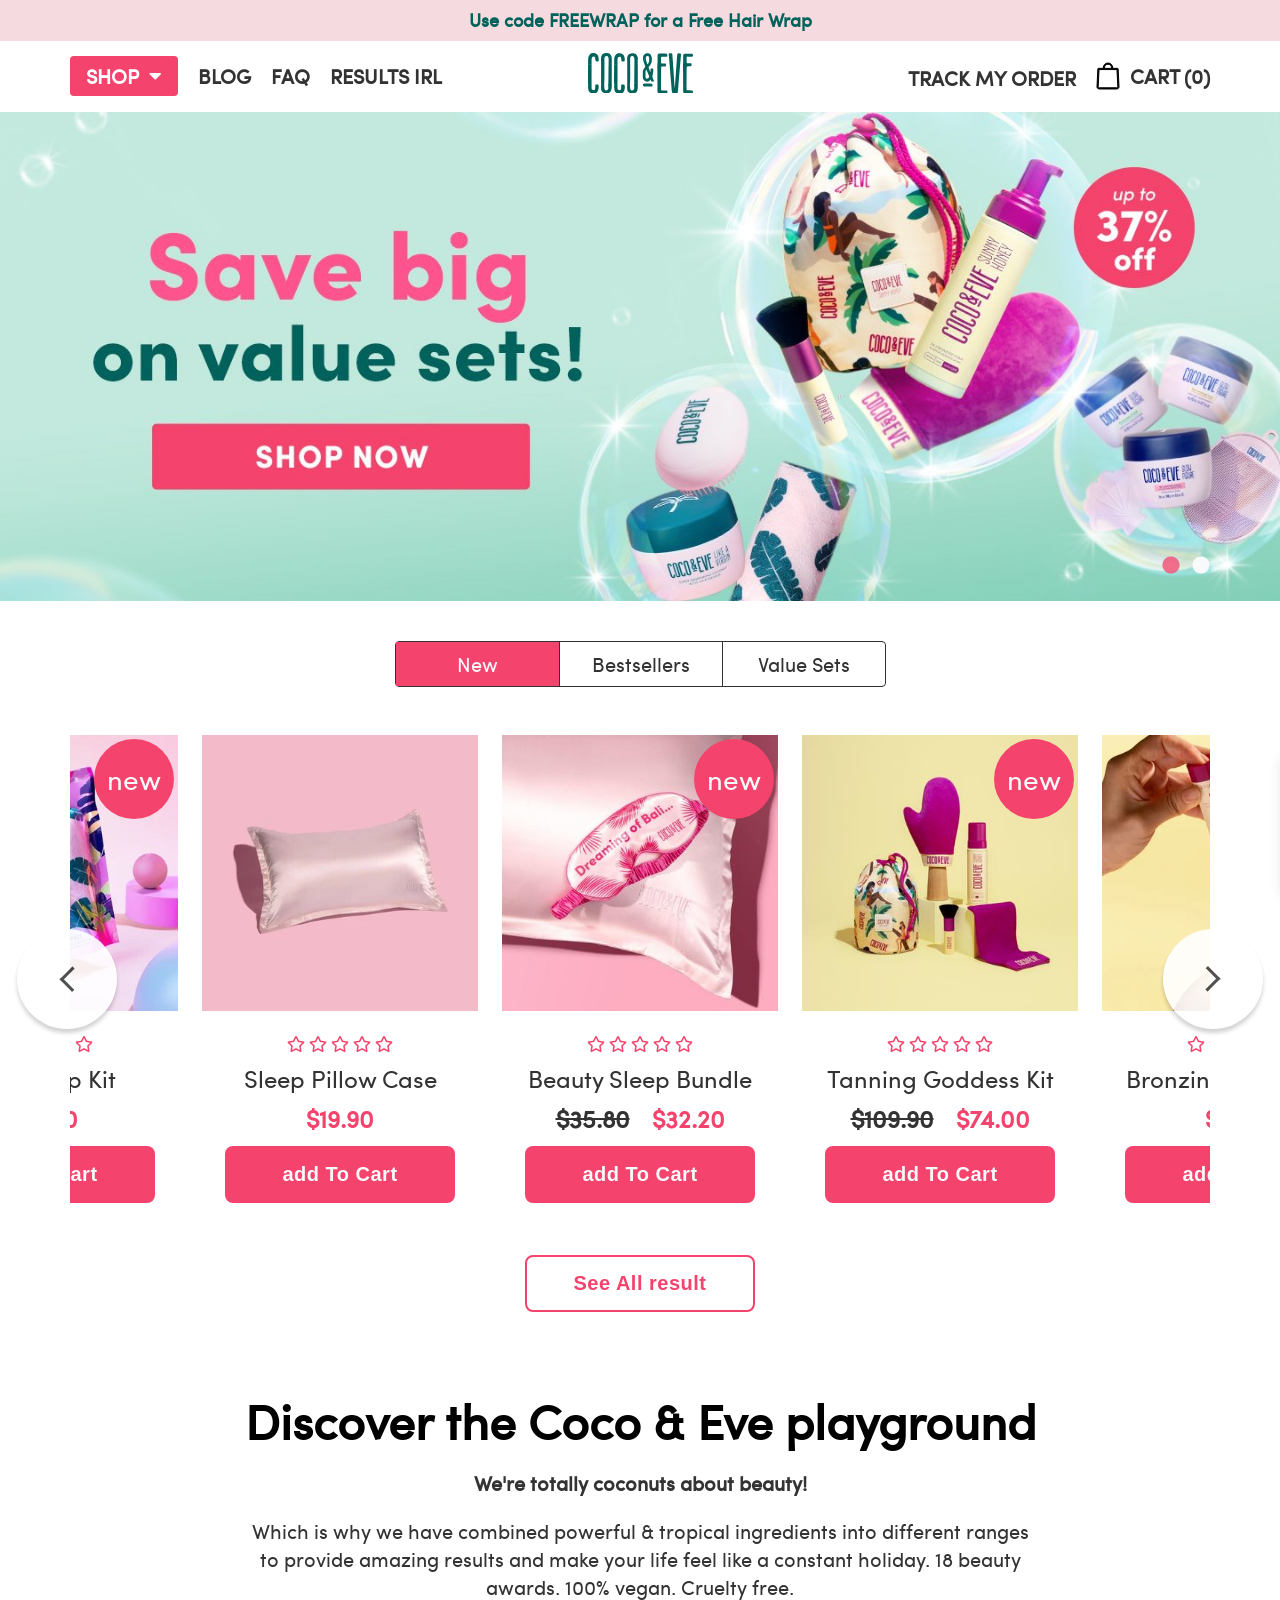
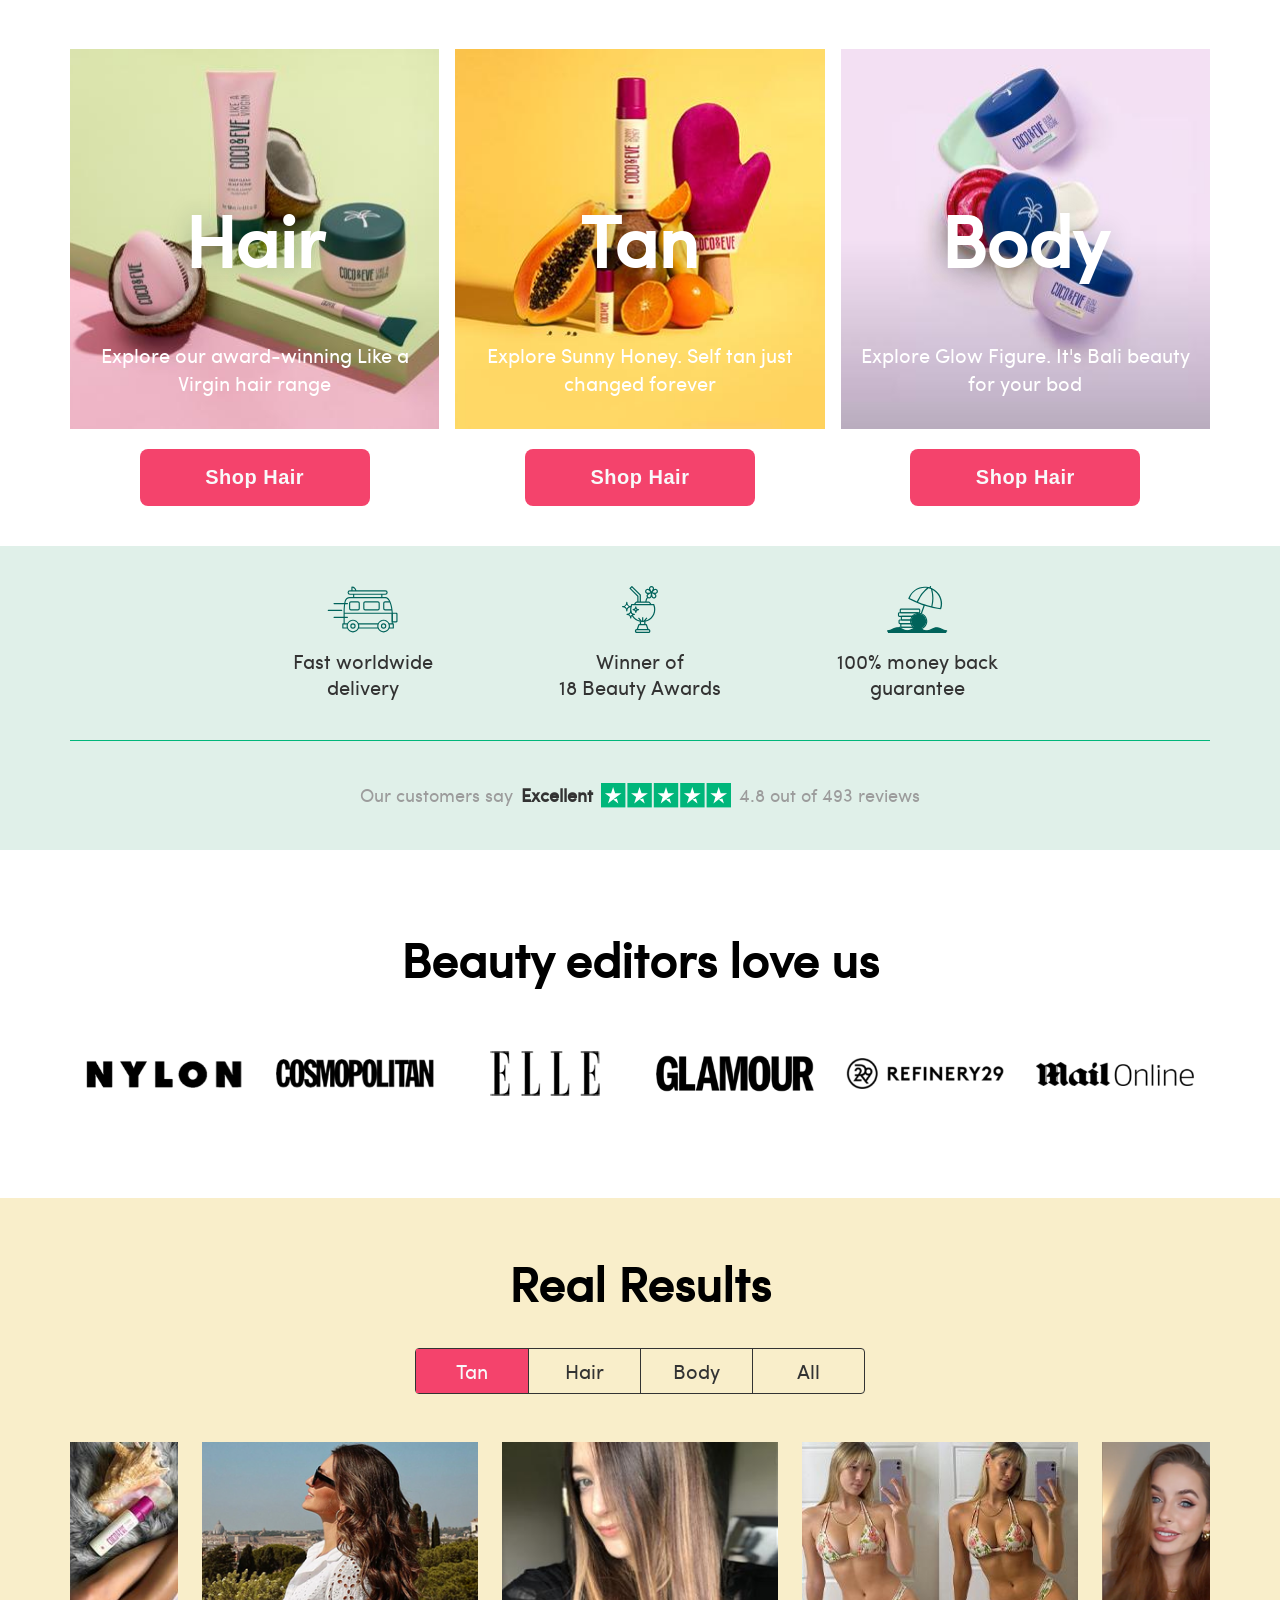
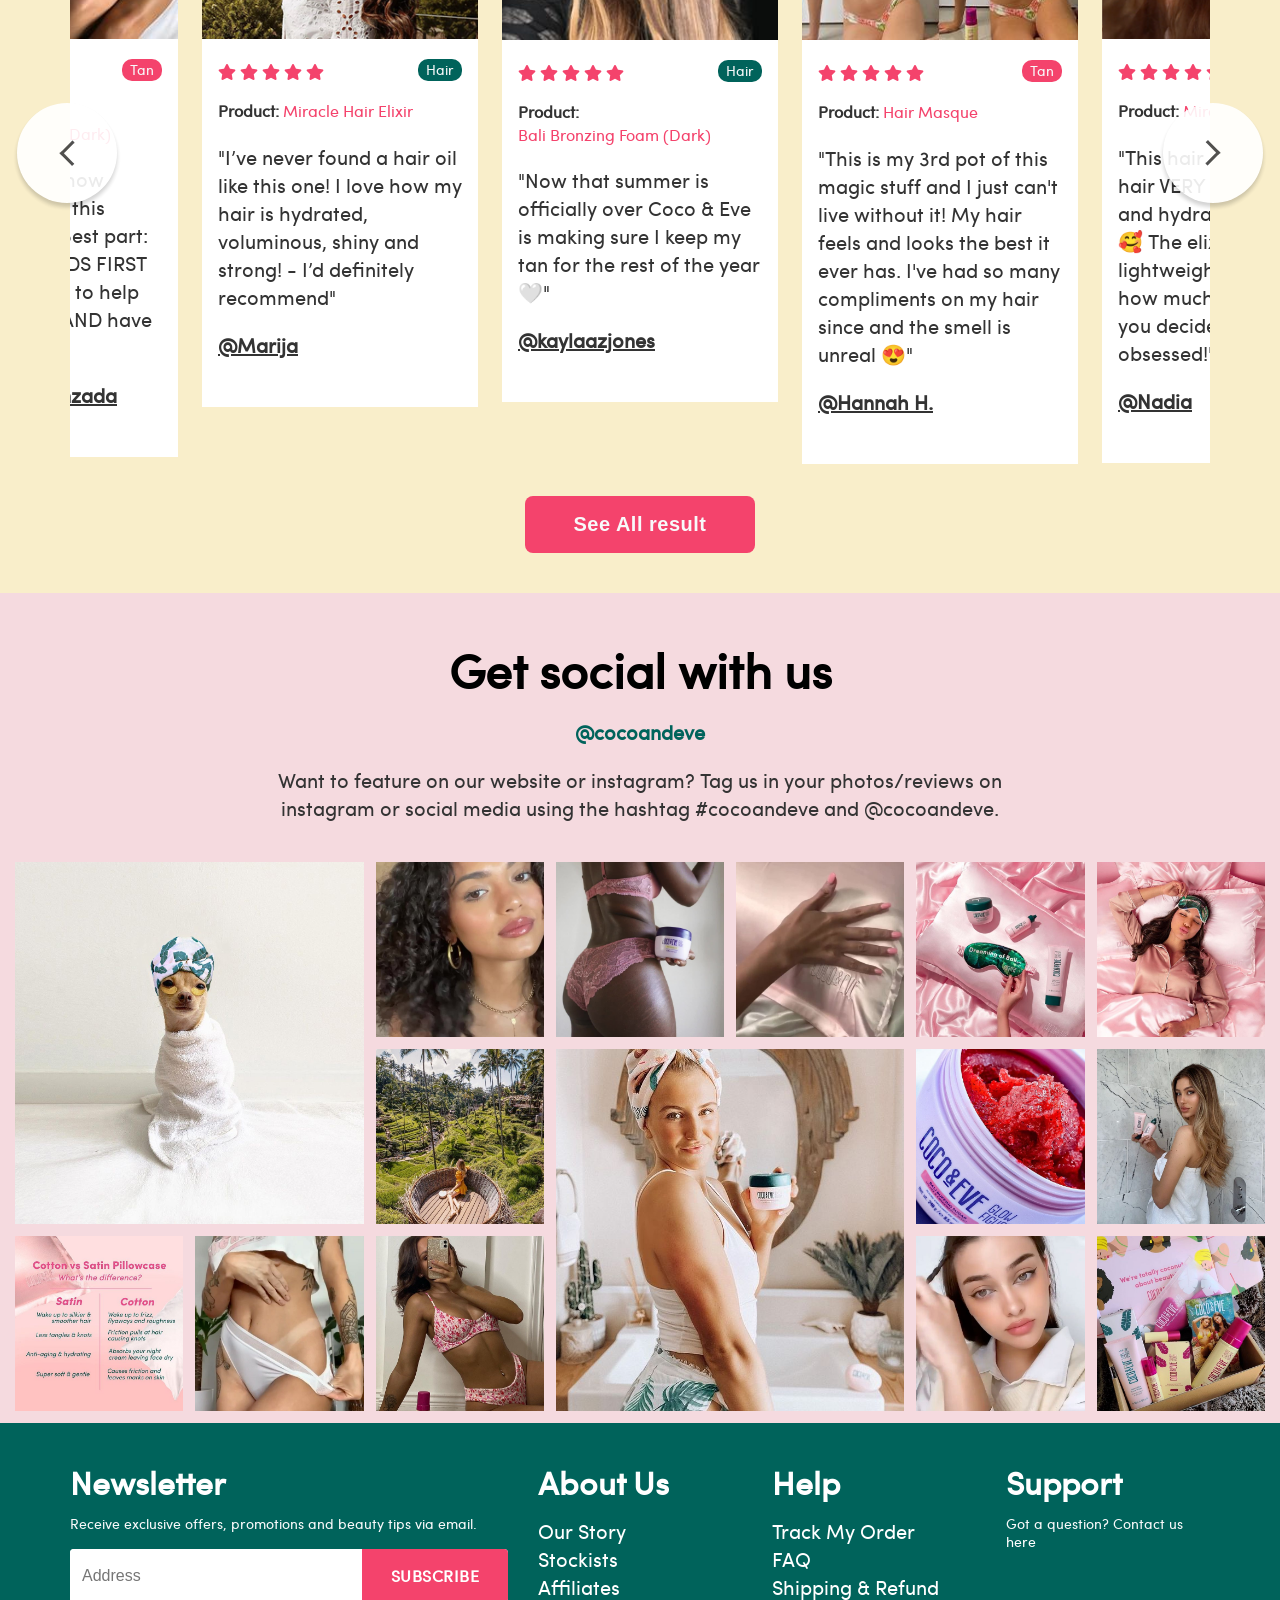
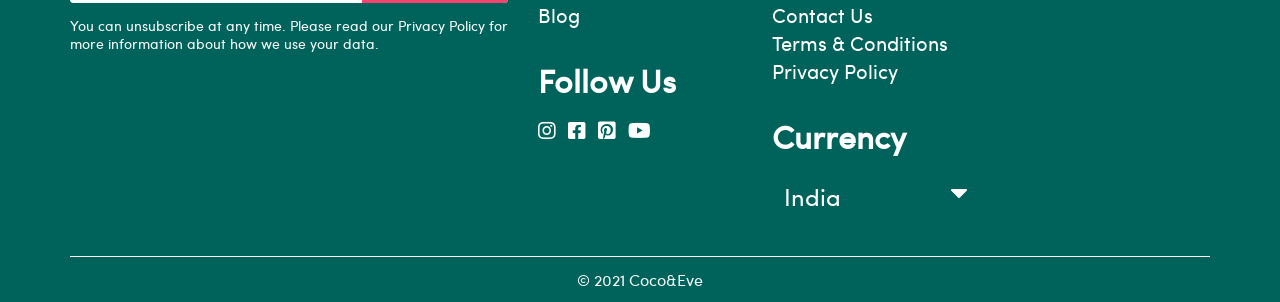
==== index.html @ 8ac6fbf5 "index and collections page chages as per client repuirement and added more design in product page" ====
<!DOCTYPE html>
<html lang="en">
  <head>
    <meta charset="utf-8" />
    <meta http-equiv="X-UA-Compatible" content="IE=edge" />
    <!-- <meta http-equiv="refresh" content="5; url=https://www.google.com/" />     -->
    <meta name="description" content="Coco & Eve" />
    <meta name="keywards" content="Coco & Eve" />
    <meta name="author" content="Codeclouds" />
    <meta
      name="viewport"
      content="width=device-width,initial-scale=1.0,maximum-scale=1.0,user-scalable=no"
    />
    <title>Award Winning Bali Beauty Products - Natural &amp; Effective
      &VerticalLine; Coco & Eve</title>

    <!--css file-->
    <!-- <link rel="stylesheet" href="css/aos.css" />   // use scss files -->
    <link rel="stylesheet" href="css/slick.css" />
    <link rel="stylesheet" href="css/slick-theme.css" />
    <link rel="stylesheet" href="./css/style.css" />
    <link rel="shortcut icon" href="./images/favicon.ico" type="image/x-icon" />
  </head>
  <body>
    <!--preloader start-->
    <div id="preloader"><div id="loader"></div></div>

    
    <!--top-header section-->
    <section class="top_header bg-primary-light">
      <div class="container">
        <p><a href="#">Use code FREEWRAP for a Free Hair Wrap</a></p>
      </div>
    </section>


    <!--header section-->
    <header class="header">
      <div class="container header_wrap">

        <!-- menu box left -->
        <div class="header_menu_left">
          <div class="open-nav-menu">
            <span></span>
          </div>         
          <div class="menu-overlay">
            <div class="close-nav-menu">
              <i class="fas fa-times"></i>
            </div>
          </div>
          <!-- navigation menu start -->
          <nav class="nav-menu">
            
            <!--menu mob-->
            <ul class="menu menu-mob">
              <li class="menu-item">
                <a href="#">
                  <button type="button" class="btn btn-primary btn-sm w-100" tabindex="0">Shop All</button>
                </a>
              </li>
              <li class="menu-item menu-item-has-children">
                <a href="collections.html" data-toggle="sub-menu" class="list_menu">
                  <img src="images/megamenu-hair-scrub.jpg" alt="megamenu-hair-scrub" class="sub-menu-img">
                  <span class="right">
                    <span style="color: #00635b;"><small>Haircare</small><br> Like a Virgin</span> <i class="fas fa-angle-down"></i>
                  </span>
                </a>
                <ul class="sub-menu">
                  <li class="menu-item"><a href="#">Nourishing Hair Masque</a></li>
                  <li class="menu-item"><a href="#">Deep Clean Scalp Scrub</a></li>
                  <li class="menu-item"><a href="#">Healthy Hair Bundle</a></li>
                  <li class="menu-item"><a href="#">That's A Wrap Bundle</a></li>
                  <li class="menu-item"><a href="#">Hair Heroes Gift Set</a></li>
                  <li class="menu-item"><a href="#">Hair Kits &amp; Gifts</a></li> 
                  <li class="menu-item"><a href="#"><b>Shop all Hair</b></a></li> 
                </ul>
              </li>
              <li class="menu-item menu-item-has-children">
                <a href="collections.html" data-toggle="sub-menu" class="list_menu">
                  <img src="images/megamenu-tan.jpg" alt="megamenu-tan.jpg" class="sub-menu-img">
                  <span class="right">
                    <span style="color: #ae2573;"><small>Self Tanner</small><br> Sunny Honey</span> <i class="fas fa-angle-down"></i>
                  </span>
                </a>
                <ul class="sub-menu">
                  <li class="menu-item"><a href="#">Bali Bronzing Bundle</a></li>
                      <li class="menu-item"><a href="#">Bali Bronzing Foam</a></li>
                      <li class="menu-item"><a href="#">Tanning Goddess Kit</a></li>
                      <li class="menu-item"><a href="#">Bronzing Face Drops</a></li>
                      <li class="menu-item"><a href="#">Deluxe Vegan Kabuki Brush</a></li>
                      <li class="menu-item"><a href="#">Velvet Tanning Mitt</a></li> 
                  <li class="menu-item"><a href="#"><b>Shop all Tan</b></a></li> 
                </ul>
              </li>    
              <li class="menu-item menu-item-has-children">
                <a href="collections.html" data-toggle="sub-menu" class="list_menu">
                  <img src="images/Nav_Body.jpg" alt="Nav_Body" class="sub-menu-img">
                  <span class="right">
                    <span style="color: #213e7b;"><small>Bodycare</small><br> Glow Figure</span> <i class="fas fa-angle-down"></i>
                  </span>
                </a>
                <ul class="sub-menu">
                  <li class="menu-item"><a href="#">Bali Bod Bundle</a></li>
                  <li class="menu-item"><a href="#">Bali Buffing Sugar</a></li>
                  <li class="menu-item"><a href="#">Bounce Body Masque</a></li>
                  <li class="menu-item"><a href="#">Body Moisture Whip</a></li>
                  <li class="menu-item"><a href="#">Jelly Massage Mitt</a></li>
                  <li class="menu-item"><a href="#">Smooth-on Shell Scoop</a></li>
                  <li class="menu-item"><a href="#"><b>Shop all Hair</b></a></li> 
                </ul>
              </li>
              <li class="menu-item menu-item-has-children">
                <a href="collections.html" data-toggle="sub-menu" class="list_menu">
                  <img src="images/Nav_ShopAll.jpg" alt="Nav_ShopAll" class="sub-menu-img">
                  <span class="right">
                    <span><small>Bundles</small><br> Value Kits</span> <i class="fas fa-angle-down"></i>
                  </span>
                </a>
                <ul class="sub-menu">
                  <li class="menu-item"><a href="#">Healthy Hair Bundle</a></li>
                  <li class="menu-item"><a href="#">That's A Wrap Bundle</a></li>
                  <li class="menu-item"><a href="#">Bali Bod Bundle</a></li>
                  <li class="menu-item"><a href="#">Taste of the Tropics Kit</a></li>
                  <li class="menu-item"><a href="#">Shop all Products</a></li>
                  <li class="menu-item"><a href="#">Shop all Kits & Gifts</a></li>
                  <li class="menu-item"><a href="#"><b>Shop all Hair</b></a></li> 
                </ul>
              </li>
              <li class="menu-item">
                <a href="#">Track My Order</a>
              </li>
              <li class="menu-item">
                <a href="#">Blog</a>
              </li>
              <li class="menu-item">
                <a href="#">Faq</a>
              </li>
              <li class="menu-item">
                <a href="#">Results IRL</a>
              </li>
              <li class="menu-item menu-item-has-children">
                <a href="#" data-toggle="sub-menu"
                  >Info <i class="fas fa-angle-down"></i></a>
                <ul class="sub-menu">
                  <li class="menu-item">
                    <a href="#">Shipping & Refund</a>
                  </li>
                  <li class="menu-item">
                    <a href="#">Terms & Conditions</a>
                  </li>               
                  <li class="menu-item">
                    <a href="#">Privacy Policy</a>
                  </li> 
                  <li class="menu-item">
                    <a href="#">Contact Us</a>
                  </li> 
                </ul>
              </li>  
              <li class="menu-item menu-item-has-children">
                <a href="#" data-toggle="sub-menu"
                  >ROW (USD) <i class="fas fa-angle-down"></i></a>
                <ul class="sub-menu">
                  <li class="menu-item">
                    <a href="#">United Kingdom (GBP)</a>
                  </li>
                  <li class="menu-item">
                    <a href="#">USA (USD)</a>
                  </li>               
                  <li class="menu-item">
                    <a href="#">Canada (CAD)</a>
                  </li> 
                  <li class="menu-item">
                    <a href="#">Australia (AUD)</a>
                  </li> 
                  <li class="menu-item">
                    <a href="#">Europe (EUR)</a>
                  </li> 
                  <li class="menu-item">
                    <a href="#">Rest of the World (USD)</a>
                  </li> 
                </ul>
              </li>  
            </ul>

            <!--menu desktop-->
            <ul class="menu menu-desktop">
              <li class="menu-item menu-item-has-children">
                <a href="#" data-toggle="sub-menu"
                  >Shop <i class="fas fa-caret-down"></i></a>
                <ul class="sub-menu">
                  <div class="sub-menu_wrap">
                    <ul class="list list1">
                      <li class="menu-item"><a href="collections.html">hair</a></li>
                      <li class="menu-item"><a href="#">Nourishing Hair Masque</a></li>
                      <li class="menu-item"><a href="#">Deep Clean Scalp Scrub</a></li>
                      <li class="menu-item"><a href="#">Healthy Hair Bundle</a></li>
                      <li class="menu-item"><a href="#">That's A Wrap Bundle</a></li>
                      <li class="menu-item"><a href="#">Hair Heroes Gift Set</a></li>
                      <li class="menu-item"><a href="#">Hair Kits &amp; Gifts</a></li>
                      <li class="menu-item"><a href="#"><img src="images/megamenu-hair-scrub.jpg" alt="megamenu-hair-scrub"></a></li>
                    </ul>
                    <ul class="list list2">
                      <li class="menu-item"><a href="collections.html">Tan</a></li>
                      <li class="menu-item"><a href="#">Bali Bronzing Bundle</a></li>
                      <li class="menu-item"><a href="#">Bali Bronzing Foam</a></li>
                      <li class="menu-item"><a href="#">Tanning Goddess Kit</a></li>
                      <li class="menu-item"><a href="#">Bronzing Face Drops</a></li>
                      <li class="menu-item"><a href="#">Deluxe Vegan Kabuki Brush</a></li>
                      <li class="menu-item"><a href="#">Velvet Tanning Mitt</a></li>
                      <li class="menu-item"><a href="#"><img src="images/megamenu-tan.jpg" alt="megamenu-hair-scrub"></a></li>
                    </ul>                     
                    <ul class="list list3">
                      <li class="menu-item"><a href="collections.html">Body</a></li>
                      <li class="menu-item"><a href="#">Bali Bod Bundle</a></li>
                      <li class="menu-item"><a href="#">Bali Buffing Sugar</a></li>
                      <li class="menu-item"><a href="#">Bounce Body Masque</a></li>
                      <li class="menu-item"><a href="#">Body Moisture Whip</a></li>
                      <li class="menu-item"><a href="#">Jelly Massage Mitt</a></li>
                      <li class="menu-item"><a href="#">Smooth-on Shell Scoop</a></li>
                      <li class="menu-item"><a href="#"><img src="images/Nav_Body.jpg" alt="megamenu-hair-scrub"></a></li>
                    </ul>
                    <ul class="list list4">
                      <li class="menu-item"><a href="collections.html">Bundles</a></li>
                      <li class="menu-item"><a href="#">Healthy Hair Bundle</a></li>
                      <li class="menu-item"><a href="#">That's A Wrap Bundle</a></li>
                      <li class="menu-item"><a href="#">Bali Bod Bundle</a></li>
                      <li class="menu-item"><a href="#">Taste of the Tropics Kit</a></li>
                      <li class="menu-item"><a href="#">Shop all Products</a></li>
                      <li class="menu-item"><a href="#">Shop all Kits & Gifts</a></li>
                      <li class="menu-item"><a href="#"><img src="images/Nav_ShopAll.jpg" alt="megamenu-hair-scrub"></a></li>
                    </ul>
                  </div>                  
                </ul>
              </li>      
              <li class="menu-item">
                <a href="#">Blog</a>
              </li>
              <li class="menu-item">
                <a href="#">Faq</a>
              </li>
              <li class="menu-item">
                <a href="#">Results IRL</a>
              </li>
            </ul>

          </nav>
          <!-- navigation menu end -->
        </div>

        <!--logo box-->
        <div class="logo">
          <a href="index.html">
            <svg xmlns="http://www.w3.org/2000/svg" enable-background="new 0 0 100.4 38.8" viewBox="0 0 100.4 38.8"><g fill="#00635b"><path clip-rule="evenodd" d="m60.2 29.3c-1.2 0-2.3 0-3.5-.1-.5 0-3.8-.4-4.2.7-.1.3-.1.5 0 .8.1.9.5 1.3 1.3 1.3h2.9 3.7c1 0 1.3-.4 1.3-1.4-.1-1-.3-1.3-1.5-1.3zm-4.8.7c-.1.1-.2 0-.3-.1.1-.1.2-.2.3-.1z" fill-rule="evenodd"></path><path d="m63 26.6c-.6-1.3-1.1-2.6-1.5-3.9v-.3l.2-.5c.1-.2.1-.3.1-.5.1-.7.2-1.3.3-2 0-.2 0-.4.1-.6 0-.2.1-.5.1-.7.1-.4.1-.8.1-1.3v-.8c0-.1 0-.3 0-.4v-.1c0-.2-.1-.4-.2-.5-.2-.1-.5-.1-.8-.1h-.8c-.2 0-.4 0-.6.1s-.2.4-.2.4v.2.4.8c0 .5 0 .9-.1 1.4 0 0-.1-.1-.2-.3-.4-.8-.9-2-1.5-3.7-.1-.2-.1-.4-.1-.6 0 0 0-.1.3-.5 1.9-2.1 2.8-4.1 2.8-5.8l.1-1.1-.1-1.3c0-.6-.1-1.3-.4-1.9-.1-.5-.3-1-.6-1.4-.8-1-2-1.5-3.2-1.4-1.2-.1-2.4.5-3.2 1.5-.7.9-1.1 2-1 3.2v.4c-.1.3-.1.6 0 .9.5 2.1 1.2 4.1 2 6v.1c.1.2.1.5.1.8 0 .2-.1.4-.2.5-1.4 1.7-2.1 3.2-2.1 4.5v4.8c0 1.2.4 2.3 1.1 3.2.8.8 1.9 1.3 3 1.3s2.2-.5 2.9-1.3c.1-.1.2-.2.2-.3l.1-.2.1-.1h.1l.1.1v.1l.1.2.1.2c0 .1 0 .2.1.3 0 .1.1.2.1.3.1.3.4.5.9.5h1.5c.4 0 .5-.3.5-.4zm-8.8-19.9-.2.1c-.1-.1-.3-.1-.4-.2v-.2l.2-.1c.1 0 .3.1.4.1zm1.5-3.3c.5-.6 1.5-.7 2.1-.2l.2.1c.3.4.5.9.5 1.4v2.7c-.1 1-.4 2-1.1 2.8-.3.4-.4.5-.5.5s-.2 0-.3-.3c-.7-1.8-1.2-3.7-1.4-5.6 0-.6.2-1.1.5-1.4zm2.5 20.1c-.4.6-1.1 1.1-1.8 1.1-.4 0-.8-.1-1.1-.4-.3-.5-.4-1-.3-1.6v-4.6c0-.6.2-1.2.6-1.7.2-.3.3-.3.3-.3s.1 0 .2.4l2.3 5.5c.1.2.1.5.1.7 0 .3-.1.6-.3.9z"></path><path clip-rule="evenodd" d="m70.8 38.7c-1 0-2 0-3 0-.8 0-1.2-.4-1.3-1.3-.1-.7-.1-1.4-.1-2.1.1-1.7 0-19.2-.1-20.9-.1-1.9 0-3.7.2-5.6.1-.9 0-1.7 0-2.6 0-1.5 0-3 .1-4.4 0-.6.5-1.1 1.1-1.1.5-.1 1-.2 1.5-.2h4.4c.5 0 .9.1 1.4.1.4 0 .8.4.8.8.1.4.1.8.1 1.2 0 .5-.3.8-.8.9-.5 0-1 0-1.6 0-.9 0-1.7 0-2.6 0-.5-.1-1 .3-1.1.8v.2c0 .6-.1 1.2 0 1.8 0 .9 0 1.8.1 2.7 0 .8.2 1 1 1h2.9c.5 0 .9.4.9.9v.2c-.1.4-.1.8-.2 1.1 0 .3-.3.6-.6.6-.5 0-1.1.1-1.6.1s-1 0-1.5.1c-.6.1-.8.3-.8.9 0 1.1-.1 18.1-.1 19.2v1.7c0 .5.4 1 .9 1h.2c1.2 0 2.3.1 3.5.1s1.4.2 1.5 1.4c0 1-.3 1.4-1.3 1.4-1.4.1-2.7 0-3.9 0zm1.3-27.2-.2.1.1.4.2-.1z" fill-rule="evenodd"></path><path d="m85.1 36.4.2.1.2-.3-.2-.1z"></path><path d="m88.2.5c-.2 0-.4 0-.6-.1-.9-.2-2 .1-2.2.8-.2 1-2.2 31.8-2.3 32.1 0 .1 0 .3-.1.3s0-.7-.1-1c-.1-.6-2-30.3-2.3-31.6-.1-.5-.8-.7-1.4-.8-.2 0-.4 0-.6 0s-.5 0-.7 0c-.5.1-.7.2-.7.6 0 .5 0 1.1.1 1.6.2 1.2 2.7 33 3.1 35.2.1.6.4.7 1.1.8.4 0 .8.1 1.2.1.6 0 1.3.1 1.9 0 .5 0 1-.2 1.2-.7.2-.7.4-1.3.4-2 0-1.6 2.7-34 2.8-34.7.1-.3-.3-.6-.8-.6z"></path><path d="m79.4 3.2c.1-.1.2-.2.3-.1v.1c-.1.2-.2.1-.3 0z"></path><path d="m95.4 3.5h2.6 1.6c.5 0 .8-.4.8-.8 0-.4 0-.8-.1-1.2 0-.4-.4-.8-.8-.8-.5-.1-.9-.1-1.4-.1-1.5 0-2.9 0-4.4 0-.5 0-1 .1-1.5.2-.6.1-1 .5-1.1 1.1-.1 1.3-.1 2.8-.1 4.2 0 .9.1 1.7 0 2.6-.2 1.9-.2 3.7-.2 5.6.2 1.7.3 19.3.2 20.9 0 .7 0 1.4.1 2.1.1.9.5 1.3 1.3 1.3h3 3.7c1 0 1.4-.4 1.3-1.4 0-1.2-.3-1.4-1.5-1.4s-2.3 0-3.5-.1c-.5.1-1-.3-1.1-.9v-.2c0-.6-.1-1.1 0-1.7 0-1.1.1-18.1.1-19.2 0-.6.2-.8.8-.9.5 0 1 0 1.5-.1.5 0 1.1 0 1.6-.1.3 0 .6-.2.6-.6.1-.4.1-.8.2-1.1.1-.5-.2-1-.6-1.1h-.2c-1 0-1.9 0-2.9 0-.8 0-1-.3-1-1 0-.9 0-1.8-.1-2.7 0-.6 0-1.2 0-1.8 0-.5.4-1 .9-1zm-2.6-1.1-.2-.1.2-.1.2.1zm5.5 34.8.2-.1c.1 0 .3.1.4.1v.3l-.2.1c-.2-.1-.3-.1-.4-.2zm-.4.4.2.1-.2.1-.2-.1z"></path><path clip-rule="evenodd" d="m22.7 11.4c0-2.1 0-4.3 0-6.4 0-1.1-.3-2.2-1-3.1-.9-1.5-2.7-2.2-4.4-1.8-.4.1-.7.1-1.1.1-1.1 0-2.2.6-2.8 1.5-.7 1.1-1 2.4-1 3.7s.1 2.6.1 3.9v21.6.6c-.1 1-.1 2 0 2.9.1 1.3.7 2.5 1.8 3.2 1.3.9 2.8 1.2 4.3.9 1.6-.2 2.9-1.2 3.5-2.7.4-.9.6-2 .6-3 0-1.8 0-19.5 0-21.4zm-3.2 16.3c-.2.9-.3 1.8-.2 2.8 0 1 .1 2 .1 3 .1.8-.3 1.6-.9 2-.1.1-.2.1-.3.2-.9.3-2-.1-2.3-1.1-.1-.4-.2-.8-.2-1.2-.1-.9-.2-1.8-.2-2.7 0-.2 0-.4 0-.5.3-1.3.2-18.6.2-20 0-.8 0-1.7 0-2.5 0-.9 0-1.8 0-2.6 0-.7.3-1.4.9-1.9.2-.2.5-.3.8-.4 1-.2 1.9.4 2.1 1.4.1.5.2 1 .2 1.5v2.2 3.3c-.1.2-.1 16.3-.2 16.5zm.4 1.5c-.1-.1-.2-.2-.2-.4 0-.1.1-.2.2-.4h.1c.1.1.3.3.2.4s-.1.3-.3.4z" fill-rule="evenodd"></path><path clip-rule="evenodd" d="m47.6 11.4v21.6c0 1-.2 2-.5 3-.6 1.5-1.9 2.5-3.5 2.7-1.5.3-3.1 0-4.3-.9-1.1-.7-1.8-1.9-1.8-3.2-.1-1-.1-2 0-2.9 0-.2 0-.4 0-.6 0-1.9 0-19.7 0-21.6 0-1.3 0-2.6-.1-3.9s.3-2.6 1-3.6c.6-.9 1.7-1.5 2.8-1.6.4 0 .7-.1 1.1-.1 1.7-.4 3.5.3 4.4 1.8.6.9 1 2 1 3.1-.2 1.9-.2 4-.1 6.2zm-3.2-3.5c0-.7 0-1.5-.1-2.2 0-.5-.1-1-.2-1.5-.2-1-1.2-1.6-2.1-1.4-.3.1-.6.2-.8.4-.6.5-.9 1.2-.9 1.9v4.4.7c.1 1.4.2 18.6-.2 20v.5c.1.9.1 1.8.2 2.7 0 .4.1.8.2 1.2.5.9 1.5 1.4 2.5 1.1.1 0 .2-.1.3-.2.7-.5 1-1.2.9-2 0-1-.1-2.1-.1-3.1-.1-.9 0-1.8.2-2.7.1-.2.1-16.3.1-16.5 0-1.1 0-2.2 0-3.3zm.4 20.6h-.1c-.1.1-.1.2-.1.4s0 .4.2.3.3-.2.3-.3c0-.2-.2-.3-.3-.4z" fill-rule="evenodd"></path><path clip-rule="evenodd" d="m34.1 30.1c-.4-.1-.8-.1-1.2 0-.9.1-1.2.4-1.2 1.3v2.2c0 .5-.1 1.1-.5 1.5-.4.5-1.1.6-1.6.4-.7-.2-1.2-.7-1.3-1.4-.1-.4-.1-.8-.1-1.2 0-2.6 0-21.2 0-23.8 0-.8 0-1.6 0-2.4s.1-1.5.4-2.2l.1-.2c.4-.8 1.4-1 2.2-.6.4.3.7.8.8 1.3.1.8.2 1.6.3 2.4 0 .4.3.6.7.7s.8.1 1.3.1h.2c.6 0 1-.6.9-1.1.1-1 0-2-.2-3-.2-1.2-.9-2.3-1.9-3-.7-.5-1.5-.8-2.4-.8-1.5-.2-2.9.3-4 1.3-1 1.1-1.5 2.5-1.5 3.9-.1 2.3-.1 20.6-.1 22.9 0 .5 0 1 .1 1.5s.1 1.1 0 1.6c-.1.4-.2.8-.1 1.3.1.8.2 1.7.3 2.5.2 1.3 1 2.4 2.1 3 1.3.7 2.7.9 4.1.5 1.3-.2 2.4-1 2.9-2.2.8-1.8 1-3.7.7-5.6-.2-.6-.6-.9-1-.9zm-7.4-18.8c-.3 0-.4-.2-.3-.6.4 0 .6.1.6.4-.1.1-.2.2-.3.2z" fill-rule="evenodd"></path><path clip-rule="evenodd" d="m9.3 30.1c-.4-.1-.8-.1-1.2 0-.9.1-1.2.4-1.2 1.3v2.2c0 .5-.1 1.1-.5 1.5-.4.5-1.1.6-1.6.4-.7-.2-1.2-.7-1.3-1.4-.1-.4-.1-.8-.1-1.2 0-2.6 0-21.2 0-23.8 0-.4 0-.8 0-1.2s0-.8 0-1.2c0-.8.1-1.5.4-2.2 0-.1.1-.2.1-.3.5-.7 1.4-1 2.2-.5.4.3.7.8.7 1.3.2.7.3 1.5.4 2.2 0 .4.3.6.7.7s.8.2 1.2.2h.2c.6 0 1-.6.9-1.1.1-1 0-2-.2-3-.2-1.2-.9-2.3-1.9-3-.7-.5-1.5-.8-2.4-.9-1.5-.2-2.9.3-4 1.3-1 1.1-1.5 2.5-1.5 3.9-.2 2.4-.1 20.6-.2 23 0 .5 0 1 .1 1.5s.1 1.1 0 1.6c-.1.4-.1.8-.1 1.2.1.8.2 1.7.3 2.5.2 1.3 1 2.4 2.1 3 1.3.7 2.7.9 4.1.5 1.3-.2 2.4-1 2.9-2.2.8-1.8 1-3.7.7-5.6 0-.4-.4-.7-.8-.7zm-7.4-18.8c-.3 0-.4-.2-.3-.6.4 0 .6.1.6.4-.1.1-.2.2-.3.2z" fill-rule="evenodd"></path></g><path d="m85.3 36.5-.2-.1.2-.3.2.1z" fill="#fff"></path></svg>
          </a>
        </div>

        <!-- menu box right -->
        <div class="header_menu_right">
          <ul class="menu">
            <li class="menu-item"><a href="#">Track My Order</a></li>
            <li class="menu-item" onclick="openbtn()">
              <a href="#">
                <svg xmlns="http://www.w3.org/2000/svg" width="24" height="28" viewBox="0 0 24 28"><path d="M20.389 27H3.613c-.983 0-1.677-.232-2.123-.708-.35-.376-.514-.877-.487-1.484l.834-17.882a.602.602 0 0 1 .598-.58h19.126c.32 0 .583.256.598.58l.838 17.885c.03.607-.135 1.105-.488 1.484-.442.473-1.136.705-2.12.705zM3.009 7.567l-.807 17.302c-.018.393.114.534.158.583.141.15.473.33 1.256.33h16.776c.783 0 1.115-.178 1.256-.33.045-.046.176-.19.158-.58l-.81-17.302H3.009zm4.226-1.678C7.235 3.192 9.373 1 12 1c2.629 0 4.767 2.192 4.767 4.889h-1.196c0-2.022-1.603-3.668-3.57-3.668-1.968 0-3.571 1.646-3.571 3.668z"></path><path fill="none" stroke="#000" d="M20.389 27H3.613c-.983 0-1.677-.232-2.123-.708-.35-.376-.514-.877-.487-1.484l.834-17.882a.602.602 0 0 1 .598-.58h19.126c.32 0 .583.256.598.58l.838 17.885c.03.607-.135 1.105-.488 1.484-.442.473-1.136.705-2.12.705zM3.009 7.567l-.807 17.302c-.018.393.114.534.158.583.141.15.473.33 1.256.33h16.776c.783 0 1.115-.178 1.256-.33.045-.046.176-.19.158-.58l-.81-17.302H3.009zm4.226-1.678C7.235 3.192 9.373 1 12 1c2.629 0 4.767 2.192 4.767 4.889h-1.196c0-2.022-1.603-3.668-3.57-3.668-1.968 0-3.571 1.646-3.571 3.668z"></path></svg>
                <span><span class="mark">Cart</span> (0)</span>
              </a>
            </li>
          </ul>
        </div>
        
        <!--sidebar-->
        <div id="mysidebar" class="sidebar">
          <a href="javascript:void(0)" class="closebtn" onclick="closebtn()"><i class="fas fa-times"></i></a>
          <div class="sidebar_wrap">
            <div class="side_box">
              <h3>Your Cart</h3>
              <ul>
                <li class="cart_table">
                  <div class="span2">
                    <img src="images/Nav_Body.jpg" alt="Nav_Body">
                  </div>
                  <div class="span2">
                    <p>Bali Bod Bundle</p>
                    <div id="field">
                      <button type="button" id="sub" class="sub">
                        <i class="fas fa-minus"></i>
                      </button>                    
                      <input type="number" id="count" value="1" min="1" max="3">
                      <button type="button" id="add" class="add">
                        <i class="fas fa-plus"></i>
                      </button>
                    </div>
                  </div>
                  <div class="text-right">
                    <a href="#">
                      <svg xmlns="http://www.w3.org/2000/svg" width="21" height="27" viewBox="0 0 21 27">
                        <path d="M6.632 23.76L5.526 6.48h1.106l1.105 17.28zm7.736 0h-1.105l1.105-17.28h1.106zM9.948 6.48h1.105v17.28H9.947zM21 4.32h-1.104l-1.027 20.118C18.793 25.875 17.58 27 16.109 27H4.89c-1.471 0-2.684-1.125-2.76-2.563L1.105 4.32H0V3.24h5.526V2.16C5.526.969 6.518 0 7.736 0h5.527c1.219 0 2.21.969 2.21 2.16v1.08H21zM6.632 3.24h7.736V2.16c0-.597-.494-1.08-1.105-1.08H7.737c-.61 0-1.105.483-1.105 1.08zm12.157 1.08H2.211l1.024 20.062c.045.862.773 1.538 1.655 1.538h11.22c.881 0 1.61-.676 1.655-1.538z"></path>
                      </svg>
                    </a>
                    <p class="price"><span class="mark">$32.20</span></p>
                  </div>
                </li>
              </ul>
              <div class="subtotal_box">
                <p class="sub">Subtotal <span>$99.30</span></p>
                <p><a href="#" id="promo">+ Apply a promo code</a></p>
                <form class="form_container" id="promo_box">
                  <div class="form_row col3">
                    <div class="form-group span2">
                      <label for="Address" class="sr-only">Address</label>
                      <input type="text" class="form-control" placeholder="Address">
                      <small class="error-msg">This is a required field.</small>
                    </div>
                    <div class="form-group">
                      <a href="#" class="btn btn-primary btn-sm">subscribe</a>
                    </div>
                  </div>
                </form>
                <p class="sub total">Total <span>$99.30</span></p>              
              </div>
              <div class="sidebar_list">
                <div>
                  <img src="images/icon7.png" alt="icon7">
                  <span>Fast worldwide delivery</span>
                </div>
                <div>
                  <img src="images/icon8.png" alt="icon8">
                  <span>Winner of 18 Beauty Awards</span>
                </div>
                <div>
                  <img src="images/icon9.png" alt="icon9">
                  <span>100% money back guarantee</span>
                </div>
              </div>
              <div class="cart-drawer">
                <div class="shopify-icon">
                  <svg xmlns="http://www.w3.org/2000/svg" width="114" height="34" viewBox="0 0 114 34">
                    <defs>
                      <clipPath id="2ufra">
                        <path fill="#fff" d="M5.54 0h102.92c2.507 0 4.54 1.458 4.54 3.255v27.49c0 1.797-2.033 3.255-4.54 3.255H5.54C3.034 34 1 32.542 1 30.745V3.255C1 1.458 3.033 0 5.54 0z"></path>
                      </clipPath>
                    </defs>
                    <path fill="#fff" d="M6 0h102c2.762 0 5 1.586 5 3.542v26.916c0 1.956-2.238 3.542-5 3.542H6c-2.761 0-5-1.586-5-3.542V3.542C1 1.586 3.239 0 6 0"></path>
                    <path fill="none" stroke="#d2d0cc" stroke-miterlimit="20" stroke-width="2" d="M5.54 0h102.92c2.507 0 4.54 1.458 4.54 3.255v27.49c0 1.797-2.033 3.255-4.54 3.255H5.54C3.034 34 1 32.542 1 30.745V3.255C1 1.458 3.033 0 5.54 0z" clip-path="url(&quot;#2ufra&quot;)"></path>
                    <path d="M62.262 12.39a2.08 2.08 0 0 1 1.289 1.686c0 1.407-1.16 2.186-2.778 2.186A3.45 3.45 0 0 1 59 15.828l.443-1.254c.456.234.959.366 1.474.387.508 0 .782-.268.782-.602 0-.319-.196-.534-.743-.843a1.962 1.962 0 0 1-1.187-1.624c0-1.24 1.089-2.124 2.66-2.124a2.689 2.689 0 0 1 1.517.295l-.418 1.254a3.035 3.035 0 0 0-1.122-.244c-.508 0-.834.231-.834.588 0 .282.234.486.69.73zm6.44-2.635c.94 0 1.476.603 1.476 1.602a6.428 6.428 0 0 1-.13 1.152l-.705 3.65h-1.8l.678-3.534c.052-.257.08-.518.08-.781 0-.385-.155-.654-.559-.654-.574 0-1.187.72-1.421 1.882l-.6 3.087h-1.799l1.747-9.03h1.796l-.69 3.549.026.013a2.453 2.453 0 0 1 1.904-.935zm5.548.001a2.4 2.4 0 0 1 .289.007c1.293.105 2.253 1.21 2.144 2.464 0 2.19-1.435 4.06-3.56 4.06-.1.005-.202.003-.304-.004-1.3-.1-2.274-1.204-2.17-2.467 0-2.14 1.434-4.06 3.598-4.06zm-.887 5.174c.953 0 1.487-1.661 1.484-2.753 0-.521-.208-1.063-.847-1.063-.979 0-1.513 1.652-1.513 2.663 0 .64.26 1.153.874 1.153zm7.928-5.17c1.317 0 1.852 1.062 1.852 2.253 0 2.151-1.382 4.276-3.495 4.276a2.12 2.12 0 0 1-1.056-.232h-.039l-.496 2.612h-1.799l1.253-6.466c.147-.778.269-1.56.364-2.345h1.588l-.104.948h.026a2.48 2.48 0 0 1 1.905-1.05zm-1.723 5.195c1.006 0 1.696-1.626 1.696-2.766 0-.474-.17-.973-.718-.973-.623 0-1.212.731-1.421 1.832l-.3 1.651c.208.17.471.26.743.256zm6.14-7.735l.09.001a.843.843 0 0 1 .805.883v.066c-.018.548-.489.977-1.051.959h-.026a.816.816 0 0 1-.843-.884v-.01a1.02 1.02 0 0 1 1.024-1.015zm-1.303 2.676h1.807L84.99 16.16h-1.793zm6.394-.01v-.003zm0 0l-.247 1.33h-1.24l-.951 4.943h-1.8l.952-4.942h-.834l.259-1.333h.836l.052-.294a3.329 3.329 0 0 1 1.043-1.998 2.702 2.702 0 0 1 1.76-.59c.335-.015.667.038.979.156l-.352 1.383a1.921 1.921 0 0 0-.574-.09c-.6 0-.965.538-1.069 1.14l-.065.294zm4.33.008H97l-2.204 4.637a11.88 11.88 0 0 1-2.36 3.508A4.131 4.131 0 0 1 90.68 19l-.49-1.499a3.878 3.878 0 0 0 1.015-.5c.41-.272.745-.636.98-1.062a.37.37 0 0 0 .038-.294l-1.083-5.75h1.892s.408 3.813.442 4.303h.024c.506-1.518 1.63-4.299 1.63-4.299z"></path>
                    <path d="M67.89 25.238a2 2 0 0 1-.014.171c-.114.993-.959 1.697-1.886 1.574-.982.103-1.863-.646-1.99-1.694l.976-.138.001.058c.036.563.491.99 1.017.95a.749.749 0 0 0 .078.007c.44.012.805-.359.817-.83 0-.528-.264-.74-1.045-.944-1.133-.284-1.681-.741-1.681-1.759 0-.952.698-1.62 1.787-1.62.886-.114 1.694.546 1.826 1.49l-.947.138c-.05-.476-.44-.826-.886-.798-.533 0-.818.274-.818.71 0 .447.194.658 1.007.87 1.096.284 1.757.683 1.757 1.815zm1.289 1.675v-5.83h3.209v.872h-2.195V23.5h1.773v.827h-1.773v1.717h2.313v.872h-3.328zm8.674-1.821v-.001zm0 0c-.143 1.113-1.048 1.932-2.096 1.896-1.457 0-2.298-1.026-2.298-2.687v-.61a2.503 2.503 0 0 1-.01-.247c.01-1.353 1.043-2.443 2.308-2.431 1.03-.096 1.944.712 2.05 1.815l-1.022.146c-.002-.607-.465-1.097-1.031-1.094-.752 0-1.233.642-1.233 1.79v.632c0 1.156.451 1.79 1.24 1.79.6-.016 1.09-.514 1.138-1.154zm5.195-4.01v3.705c.018.16.02.32 0 .48-.122 1.08-1.038 1.85-2.045 1.718a1.69 1.69 0 0 1-.42 0c-.986-.127-1.692-1.088-1.573-2.148v-3.755h1.026v3.693c0 .929.277 1.327.981 1.327.674 0 1.011-.358 1.011-1.376v-3.64zm1.487.002h1.827c1.183 0 1.92.514 1.92 1.664v.122c.042.708-.41 1.34-1.059 1.483l1.336 2.565H87.46l-1.222-2.39h-.687v2.39h-1.016zm1.81 2.669c.608 0 .924-.276.924-.871v-.114c0-.611-.338-.83-.916-.83h-.804v1.819zm3.327-2.67h3.208v.87h-2.195v1.544h1.773v.825h-1.773v1.71H93v.871h-3.328z"></path>
                    <path fill="#95bf47" d="M31.768 10.043C31.78 10.15 34 25.608 34 25.608L28.556 27 16 24.764s1.498-11.929 1.553-12.348c.075-.557.093-.574.666-.76l1.945-.62a8.339 8.339 0 0 1 1.11-2.964c.799-1.305 1.782-2.04 2.77-2.07a1.58 1.58 0 0 1 1.344.612c.054-.004.106-.01.16-.01a2.059 2.059 0 0 1 1.833 1.298c.118.236.216.484.291.738l.61-.194a.488.488 0 0 1 .446.058l1.334 1.338s1.452.022 1.525.029a.2.2 0 0 1 .18.17zM27.034 8.84c-.158-.521-.522-1.394-1.265-1.54.2.595.3 1.22.298 1.85l.967-.31zm-1.622.52a4.999 4.999 0 0 0-.326-1.98 2.116 2.116 0 0 0-.712.534 5.16 5.16 0 0 0-1.058 2.115zm-1.346-2.687c-1.522.048-2.856 2.506-3.196 4.144l1.722-.55a6.014 6.014 0 0 1 1.3-2.812c.22-.249.48-.457.768-.616a.99.99 0 0 0-.594-.162z"></path>
                    <path fill="#5e8e3e" d="M31.782 9.403a139.15 139.15 0 0 0-1.401-.028c-.701-.01-1.116-1.179-1.226-1.296A.27.27 0 0 0 29 8v18l5-1.348s-2.04-14.98-2.05-15.086a.189.189 0 0 0-.165-.167z"></path>
                    <path fill="#fff" d="M26 12.24l-.611 2.466a3.246 3.246 0 0 0-1.492-.28c-1.188.083-1.2.89-1.188 1.09.064 1.105 2.76 1.346 2.91 3.933.12 2.034-1.003 3.426-2.615 3.535-1.103.104-2.195-.296-3.004-1.1l.41-1.882a3.567 3.567 0 0 0 1.93.814c.423-.012.756-.388.744-.839l-.002-.04c-.085-1.44-2.278-1.355-2.417-3.72-.117-1.992 1.096-4.01 3.773-4.193a3.064 3.064 0 0 1 1.559.212z"></path>
                    <path fill="#d2d0cc" d="M45 29h1V6h-1z"></path>
                  </svg>
                </div>
                <img src="images/cart.png" alt="cart" class="cart">
              </div>
              <p class="text-center got">Got a question? Email us at: <a href="#">hello@cocoandeve.com</a></p>            
            </div>  
            <div class="sidebar_btn">
              <a href="#" class="btn btn-primary w-100">Secure Checkout</a>
            </div> 
          </div>
        </div>
        
      </div>
    </header>

    <!--hero section desktop-->
    <div class="hero bg-light hero-desktop">
      <div class="slider single-item">
        <div><img src="images/hero-slider1.jpg" alt="hero-slider1"></div>
        <div><img src="images/hero-slider2.jpg" alt="hero-slider2"></div>       
      </div>
    </div>

    <!--hero section mob-->
    <div class="hero bg-light hero-mob">
      <div class="slider single-item">
        <div><img src="images/hero-slider1-sm.jpg" alt="hero-slider1"></div>
        <div><img src="images/hero-slider2-sm.jpg" alt="hero-slider2"></div>       
      </div>
    </div>

    <!--prod-slider section-->
    <div class="section_slider">
      <div class="container">
        <div class="section_slider_wrap">
          <div class="tab_list">
            <ul class="tabs tabs1">
              <li class="tab-link current" href="tab-1">New</li>
              <li class="tab-link" href="tab-2">Bestsellers</li>
              <li class="tab-link" href="tab-3">Value Sets</li>
            </ul>
          </div>
          <div class="tab-content tab-content1 current" id="tab-1">
            <div class="slider center">

              <!--slider-1-->
              <div class="prod_list">
                <div class="img_box">
                  <img src="images/item1.jpg" alt="item1">
                  <div class="new">new</div>
                </div>
                <div class="content_box">
                  <div class="star">
                    <i class="far fa-star"></i>
                    <i class="far fa-star"></i>
                    <i class="far fa-star"></i>
                    <i class="far fa-star"></i>
                    <i class="far fa-star"></i>
                  </div>
                  <p class="title">Beauty Sleep Bundle</p>
                  <p class="price"><span class="linethrough">$35.80</span> <span class="mark">$32.20</span></p>
                  <button type="button" class="btn btn-primary cart_btn">add To Cart</button> 
                  <div class="hide_box">
                    <label>Shade: <span class="shade_name">Medium</span></label>
                    <ul>
                      <li class="active"><span class="dark"></span></li>
                      <li><span class="medium"></span></li>
                      <li><span class="light"></span></li>
                    </ul>
                  </div> 
                                
                </div>                
              </div>
              
              <!--slider-2-->
              <div class="prod_list">
                <div class="img_box">
                  <img src="images/item2.jpg" alt="item2">
                  <div class="new">new</div>
                </div>
                <div class="content_box">
                  <div class="star">
                    <i class="far fa-star"></i>
                    <i class="far fa-star"></i>
                    <i class="far fa-star"></i>
                    <i class="far fa-star"></i>
                    <i class="far fa-star"></i>
                  </div>
                  <p class="title">Tanning Goddess Kit</p>
                  <p class="price"><span class="linethrough">$109.90</span> <span class="mark">$74.00</span></p>
                  <button type="button" class="btn btn-primary cart_btn">add To Cart</button>
                  <div class="hide_box">
                    <label>Shade: <span class="shade_name">Medium</span></label>
                    <ul>
                      <li class="active"><span class="dark"></span></li>
                      <li><span class="medium"></span></li>
                      <li><span class="light"></span></li>
                    </ul>
                  </div> 
                                  
                </div>                
              </div>

              <!--slider-3-->
              <div class="prod_list">
                <div class="img_box">
                  <img src="images/item3.jpg" alt="item3">
                </div>
                <div class="content_box">
                  <div class="star">
                    <i class="far fa-star"></i>
                    <i class="far fa-star"></i>
                    <i class="far fa-star"></i>
                    <i class="far fa-star"></i>
                    <i class="far fa-star"></i>
                  </div>
                  <p class="title">Bronzing Face Drops</p>
                  <p class="price"><span class="mark">$27.90</span></p>
                  <button type="button" class="btn btn-primary cart_btn">add To Cart</button>
                  <div class="hide_box">
                    <label>Shade: <span class="shade_name">Medium</span></label>
                    <ul>
                      <li class="active"><span class="dark"></span></li>
                      <li><span class="medium"></span></li>
                      <li><span class="light"></span></li>
                    </ul>
                  </div> 
                                  
                </div>                
              </div>

              <!--slider-4-->
              <div class="prod_list">
                <div class="img_box">
                  <img src="images/item4.jpg" alt="item4">
                  <div class="new">new</div>
                </div>
                <div class="content_box">
                  <div class="star">
                    <i class="far fa-star"></i>
                    <i class="far fa-star"></i>
                    <i class="far fa-star"></i>
                    <i class="far fa-star"></i>
                    <i class="far fa-star"></i>
                  </div>
                  <p class="title">Wrap It Up Kit</p>
                  <p class="price"><span class="mark">$25.40</span></p>
                  <button type="button" class="btn btn-primary cart_btn">add To Cart</button>
                  <div class="hide_box">
                    <label>Shade: <span class="shade_name">Medium</span></label>
                    <ul>
                      <li class="active"><span class="dark"></span></li>
                      <li><span class="medium"></span></li>
                      <li><span class="light"></span></li>
                    </ul>
                  </div> 
                                 
                </div>                
              </div>

              <!--slider-5-->
              <div class="prod_list">
                <div class="img_box">
                  <img src="images/item5.jpg" alt="item5">
                </div>
                <div class="content_box">
                  <div class="star">
                    <i class="far fa-star"></i>
                    <i class="far fa-star"></i>
                    <i class="far fa-star"></i>
                    <i class="far fa-star"></i>
                    <i class="far fa-star"></i>
                  </div>
                  <p class="title">Sleep Pillow Case</p>
                  <p class="price"><span class="mark">$19.90</span></p>
                  <button type="button" class="btn btn-primary cart_btn">add To Cart</button> 
                  <div class="hide_box">
                    <label>Shade: <span class="shade_name">Medium</span></label>
                    <ul>
                      <li class="active"><span class="dark"></span></li>
                      <li><span class="medium"></span></li>
                      <li><span class="light"></span></li>
                    </ul>
                  </div> 
                                 
                </div>                
              </div>
            </div>
          </div>
          <div class="tab-content tab-content1" id="tab-2">
            tab2
          </div>
          <div class="tab-content tab-content1" id="tab-3">
            tab3
          </div>
        </div>
        <div class="text-center">
          <button type="button" class="btn btn-border">See All result</button> 
        </div>
      </div>
    </div>

    <!--discover section-->
    <section class="section_discover">
      <div class="container">
        <div class="container-sm section_content">
          <h2>Discover the Coco & Eve playground</h2>
          <p><b>We're totally coconuts about beauty!</b></p>
          <p>Which is why we have combined powerful & tropical ingredients into different ranges to provide amazing results and make your life feel like a constant holiday. 18 beauty awards. 100% vegan. Cruelty free.</p>
        </div>
        <div class="section_discover_wrap">
          <!--box-1-->
          <div>
            <div class="img_box box1">
              <h1>Hair</h1>
              <p>Explore our award-winning Like a Virgin hair range</p>
              <span class="icon-mob"><i class="fas fa-angle-right"></i></span>
            </div>
            <button type="button" class="btn btn-primary">Shop Hair</button> 
          </div>
          <!--box-2-->
          <div>
            <div class="img_box box2">
              <h1>Tan</h1>
              <p>Explore Sunny Honey. Self tan just changed forever</p>
              <span class="icon-mob"><i class="fas fa-angle-right"></i></span>
            </div>
            <button type="button" class="btn btn-primary">Shop Hair</button> 
          </div>
          <!--box-3-->
          <div>
            <div class="img_box box3">
              <h1>Body</h1>
              <p>Explore Glow Figure. It's Bali beauty for your bod</p>
              <span class="icon-mob"><i class="fas fa-angle-right"></i></span>
            </div>
            <button type="button" class="btn btn-primary">Shop Hair</button> 
          </div>

        </div>
      </div>
    </section>

    <!--service section-->
    <section class="section_service bg-light-shade1">
      <div class="container">
        <div class="service_box">
          <div class="container-sm service_box_inner">
            <div>
              <svg xmlns="http://www.w3.org/2000/svg" id="icon" width="72" height="47" viewBox="0 0 72 48">
                <g>
                <g>
                <g>
                  <path class="s2" d="M25.744 38.17a2.752 2.752 0 0 1 2.743 2.755 2.752 2.752 0 0 1-2.743 2.754A2.752 2.752 0 0 1 23 40.925a2.752 2.752 0 0 1 2.744-2.755m0 4.339a1.58 1.58 0 0 0 1.572-1.584 1.58 1.58 0 0 0-1.572-1.584 1.58 1.58 0 0 0-1.573 1.584 1.58 1.58 0 0 0 1.573 1.584"></path>
                </g>
                <g>
                  <path class="s2" d="M57.034 38.17a2.752 2.752 0 0 1 2.743 2.755 2.752 2.752 0 0 1-2.743 2.754 2.752 2.752 0 0 1-2.744-2.754 2.752 2.752 0 0 1 2.744-2.755m0 4.339a1.58 1.58 0 0 0 1.572-1.584 1.58 1.58 0 0 0-1.572-1.584c-.867 0-1.574.71-1.574 1.584 0 .873.707 1.584 1.574 1.584"></path>
                </g>
                <g></g>
                <g>
                  <path class="s2" d="M66.948 38.094c.323 0 .585.263.585.586v4.233a.585.585 0 0 1-.585.585h-3.956c-.994 2.32-3.289 3.948-5.956 3.948-2.667 0-4.963-1.628-5.957-3.948H31.7c-.993 2.32-3.288 3.948-5.956 3.948-2.667 0-4.962-1.628-5.956-3.948h-4.352a.585.585 0 0 1-.585-.585V38.68c0-.323.262-.586.585-.586h.706V27.358c0-4.899.458-9.492 1.226-12.285.605-2.204 2.641-3.743 4.952-3.743h3.555V9.057h-3.302a2.338 2.338 0 0 1-2.336-2.335 2.338 2.338 0 0 1 2.336-2.336h1.55v-3.21c0-.324.262-.586.586-.586 2.796 0 4.127 2.262 4.551 3.796h29.617a2.338 2.338 0 0 1 2.336 2.336 2.338 2.338 0 0 1-2.336 2.335h-3.073v2.273H58.5c1.553 0 2.997.678 3.964 1.86 3.563 4.35 3.95 13.75 3.965 14.15v10.755zm-2.036-14.303c-.29-2.09-.811-4.75-1.736-7.009h-4.628a.774.774 0 0 0-.774.774v5.462c0 .426.347.773.774.773zM25.292 4.386h2.736c-.308-.876-1.06-2.304-2.735-2.579zm-3.885 2.336c0 .642.522 1.165 1.165 1.165h36.304a1.166 1.166 0 0 0 0-2.33H22.572c-.643 0-1.165.522-1.165 1.165zm5.638 4.608h27.588V9.057H27.045zm-8.55 4.053c-.276 1.007-1.175 4.835-1.183 11.893h47.943a38.294 38.294 0 0 0-.196-2.314h-6.511a1.946 1.946 0 0 1-1.944-1.944v-5.462c0-1.072.872-1.944 1.944-1.944h4.091a9.674 9.674 0 0 0-1.08-1.682A3.932 3.932 0 0 0 58.5 12.5H22.32c-1.785 0-3.357 1.186-3.823 2.883zm-1.184 22.701h2.605c1.052-2.17 3.266-3.673 5.827-3.673 2.562 0 4.775 1.503 5.827 3.673H51.21c1.052-2.17 3.265-3.673 5.827-3.673 2.561 0 4.774 1.503 5.826 3.673h2.397v-9.637H17.31zm2.103 4.244a6.537 6.537 0 0 1-.154-1.397c0-.577.083-1.133.223-1.666h-3.462v3.063zm6.334 3.937c2.932 0 5.318-2.395 5.318-5.339 0-2.943-2.386-5.338-5.318-5.338-2.932 0-5.317 2.395-5.317 5.338 0 2.944 2.385 5.339 5.317 5.339zm24.969-3.937a6.534 6.534 0 0 1-.154-1.397c0-.577.082-1.133.223-1.666H32.004c.14.533.223 1.09.223 1.666 0 .48-.056.946-.154 1.397zm6.324 3.937c2.932 0 5.317-2.395 5.317-5.339 0-2.943-2.385-5.338-5.317-5.338-2.932 0-5.318 2.395-5.318 5.338 0 .612.109 1.197.298 1.745.004.007.006.016.009.024.73 2.076 2.697 3.57 5.01 3.57zm9.311-7h-3.057c.14.533.223 1.09.223 1.666 0 .48-.056.946-.154 1.397h2.988z"></path>
                </g>
                <g>
                  <path class="s2" d="M38.194 24.96a1.946 1.946 0 0 1-1.944-1.944v-5.462c0-1.072.872-1.944 1.944-1.944H51.16c1.072 0 1.944.872 1.944 1.944v5.462a1.946 1.946 0 0 1-1.944 1.944zm-.773-1.944c0 .427.347.773.773.773H51.16a.774.774 0 0 0 .774-.773v-5.462a.774.774 0 0 0-.774-.773H38.194a.774.774 0 0 0-.773.773z"></path>
                </g>
                <g></g>
                <g>
                  <path class="s2" d="M65.26 28.41c0-.628.558-1.14 1.246-1.14h3.499c.687 0 1.246.512 1.246 1.14v7.612c0 .63-.56 1.142-1.246 1.142h-3.5c-.687 0-1.245-.512-1.245-1.142zm1.57.022a.403.403 0 0 0-.403.403v6.763c0 .222.18.404.402.404h2.842a.404.404 0 0 0 .402-.404v-6.763a.403.403 0 0 0-.402-.403z"></path>
                </g>
                <g>
                  <path class="s2" d="M23.694 24.96a1.946 1.946 0 0 1-1.944-1.944v-5.462c0-1.072.872-1.944 1.944-1.944h7.113c1.072 0 1.944.872 1.944 1.944v5.462a1.946 1.946 0 0 1-1.944 1.944zm-.773-1.944c0 .427.347.773.773.773h7.113a.774.774 0 0 0 .773-.773v-5.462a.774.774 0 0 0-.773-.773h-7.113a.774.774 0 0 0-.773.773z"></path>
                </g>
                <g>
                  <path class="s2" d="M.585 25.54h13.678a.585.585 0 1 0 0-1.17H.585a.585.585 0 1 0 0 1.17"></path>
                </g>
                <g>
                  <path class="s2" d="M6.435 18.52h13.678a.585.585 0 1 0 0-1.17H6.435a.585.585 0 1 0 0 1.17"></path>
                </g>
                <g>
                  <path class="s2" d="M6.435 32.57h13.678a.585.585 0 1 0 0-1.17H6.435a.585.585 0 1 0 0 1.17"></path>
                </g>
                </g>
                </g>
              </svg>
              <p>Fast worldwide<br> delivery</p>
            </div>
            <div>
              <svg xmlns="http://www.w3.org/2000/svg" id="icon" width="36" height="47" viewBox="0 0 36 47">
                <g>
                  <g>
                    <g>
                      <path class="s2" d="M35.77 4.56a2.533 2.533 0 0 1-2.308 3.325c.568.452.92 1.122.959 1.86a2.542 2.542 0 0 1-1.048 2.195 2.541 2.541 0 0 1-2.412.318 2.537 2.537 0 0 1-1.468-1.477 2.537 2.537 0 0 1-3.62 1.317 5.492 5.492 0 0 0-1.369 3.502h2.522a.6.6 0 0 1 .395.149A9.958 9.958 0 0 1 29.325 18h2.363c.238 0 .454.141.55.36a12.51 12.51 0 0 1 1.052 5.04c0 6.948-5.653 12.6-12.6 12.6-6.948 0-12.6-5.652-12.6-12.6 0-1.746.354-3.442 1.052-5.04a.6.6 0 0 1 .55-.36h2.362a9.955 9.955 0 0 1 1.904-2.251.601.601 0 0 1 .396-.149h.936V10.45L7.665 2.824a.6.6 0 0 1 0-.848l1.8-1.8a.6.6 0 0 1 .849 0l8.4 8.4A.598.598 0 0 1 18.89 9v6.6h4.414a6.684 6.684 0 0 1 1.686-4.313 2.541 2.541 0 0 1 .534-3.402 2.532 2.532 0 0 1-1.865-.933 2.542 2.542 0 0 1-.443-2.392 2.541 2.541 0 0 1 1.765-1.674 2.541 2.541 0 0 1 2.054.331c-.19-.694-.08-1.44.32-2.056A2.54 2.54 0 0 1 29.494 0a2.543 2.543 0 0 1 2.459 3.216A2.547 2.547 0 0 1 35.77 4.56zM16.315 9.776a.598.598 0 0 1 .176.424v5.4h1.2V9.25l-7.8-7.8-.952.951zM32.09 23.4c0-1.45-.27-2.86-.802-4.2H10.091a11.316 11.316 0 0 0-.801 4.2c0 5.326 3.677 9.798 8.621 11.044l-1.882-2.26.922-.768 2.78 3.336c.118.01.24.012.359.018V31.2h1.2v3.57c.12-.006.24-.008.36-.018l2.779-3.336.922.768-1.883 2.26c4.945-1.246 8.622-5.718 8.622-11.044zM27.873 18a8.868 8.868 0 0 0-1.086-1.2H14.583c-.402.371-.766.772-1.087 1.2zm.488-16.185c-.254.39-.29.858-.101 1.282l.891 2.006c.072.078.145.155.2.244.09.04.195.04.286 0 .054-.089.126-.166.198-.244l.892-2.006a1.327 1.327 0 0 0-.102-1.283 1.329 1.329 0 0 0-1.132-.614c-.465 0-.878.224-1.132.615zm-4.003 3.117c-.144.442-.059.904.234 1.266.293.362.734.54 1.19.493l2.18-.228c.101-.046.202-.09.309-.115a.312.312 0 0 0 .081-.118.324.324 0 0 0 .004-.145 1.546 1.546 0 0 1-.181-.273l-1.632-1.467a1.326 1.326 0 0 0-1.251-.3c-.45.12-.79.444-.934.887zm4.532 3.081a1.503 1.503 0 0 1-.014-.327.304.304 0 0 0-.088-.115c-.041-.03-.091-.037-.14-.046a1.512 1.512 0 0 1-.313.086l-1.898 1.098a1.327 1.327 0 0 0-.672 1.098c-.025.465.178.888.554 1.162.378.273.842.335 1.277.168.435-.166.74-.523.837-.978zm3.77 2.956c.375-.274.576-.697.552-1.162a1.327 1.327 0 0 0-.67-1.098L30.65 7.61a1.493 1.493 0 0 1-.31-.086c-.05.009-.099.016-.14.046a.304.304 0 0 0-.088.115c.01.108-.001.217-.014.327l.456 2.146c.097.455.4.812.834.978.433.166.896.105 1.272-.168zm1.744-4.771c.294-.363.38-.824.235-1.266a1.33 1.33 0 0 0-.936-.887 1.333 1.333 0 0 0-1.256.3l-1.634 1.467a1.543 1.543 0 0 1-.181.273.304.304 0 0 0 .003.144.307.307 0 0 0 .082.12c.106.023.207.068.307.114l2.188.228c.46.048.898-.131 1.192-.493z"></path>
                    </g>
                    <g>
                      <path class="s2" d="M23.448 35.56v2.525h.891a.63.63 0 0 1 .592.42l1.593 4.462h.105a1.757 1.757 0 0 1 1.748 1.763v.604a1.757 1.757 0 0 1-1.755 1.743H14.645c-.962 0-1.748-.78-1.755-1.742v-.606a1.758 1.758 0 0 1 1.748-1.762h.105l1.593-4.463a.63.63 0 0 1 .59-.42h.883V35.56zm-4.382 2.527h3.115l.002-2.185-.178.035c-.38.074-.768.111-1.154.111h-.453c-.385 0-.774-.037-1.153-.111l-.179-.035zm-4.424 6.135a.498.498 0 0 0-.497.498v.607a.5.5 0 0 0 .497.49h11.962a.498.498 0 0 0 .498-.497v-.6a.498.498 0 0 0-.498-.498zm2.725-4.877l-1.3 3.62h9.12l-1.3-3.62z"></path>
                    </g>
                    <g>
                      <path class="s1" d="M13.823 21.92l1.559 1.671-1.559 1.6-1.593-1.6z"></path>
                    </g>
                    <g>
                      <path class="s1" d="M8.743 26.75l1.559 1.671-1.559 1.6-1.593-1.6z"></path>
                    </g>
                    <g>
                      <path class="s1" d="M5.174 18.37l2.157 2.312-2.157 2.215-2.204-2.215z"></path>
                    </g>
                    <g>
                      <path class="s2" d="M4.8 25.39a.6.6 0 0 1-.6-.6 3.6 3.6 0 0 0-3.6-3.6.6.6 0 0 1 0-1.2 3.6 3.6 0 0 0 3.6-3.6.6.6 0 0 1 1.2 0 3.6 3.6 0 0 0 3.6 3.6.6.6 0 0 1 0 1.2 3.6 3.6 0 0 0-3.6 3.6.6.6 0 0 1-.6.6m-1.878-4.8A4.874 4.874 0 0 1 4.8 22.468a4.874 4.874 0 0 1 1.878-1.878A4.87 4.87 0 0 1 4.8 18.712a4.87 4.87 0 0 1-1.878 1.878m9.402 7.2a.6.6 0 0 1 0 1.2 3 3 0 0 0-3 3 .6.6 0 0 1-1.2 0 3 3 0 0 0-3-3 .6.6 0 0 1 0-1.2 3 3 0 0 0 3-3 .6.6 0 0 1 1.2 0 3 3 0 0 0 3 3m-3.6 2.04a4.24 4.24 0 0 1 1.44-1.44 4.24 4.24 0 0 1-1.44-1.44 4.24 4.24 0 0 1-1.44 1.44 4.24 4.24 0 0 1 1.44 1.44m7.8-6.84a.6.6 0 0 1 0 1.2 2.1 2.1 0 0 0-2.1 2.1.6.6 0 0 1-1.2 0 2.1 2.1 0 0 0-2.1-2.1.6.6 0 0 1 0-1.2 2.1 2.1 0 0 0 2.1-2.1.6.6 0 0 1 1.2 0c0 1.16.94 2.1 2.1 2.1m-2.7 1.394c.22-.31.493-.579.804-.799a3.377 3.377 0 0 1-.804-.799 3.4 3.4 0 0 1-.804.799c.31.22.583.49.804.799"></path>
                    </g>
                  </g>
                </g>
              </svg>
              <p>Winner of<br> 18 Beauty Awards</p>
            </div>
            <div class="span2">
              <svg xmlns="http://www.w3.org/2000/svg" id="icon" width="61" height="47" viewBox="0 0 61 47">
                <g>
                <g>
                <g>
                  <path class="s2" d="M31.868 22.5c.778 0 1.411.623 1.411 1.39v1.999c0 .766-.633 1.389-1.411 1.389H14.122a1.403 1.403 0 0 1-1.412-1.39V23.89c0-.766.634-1.389 1.412-1.389zm.263 1.39a.262.262 0 0 0-.263-.26H14.122a.262.262 0 0 0-.264.26v1.999c0 .143.119.26.264.26h17.746a.262.262 0 0 0 .263-.26z"></path>
                </g>
                <g>
                  <path class="s2" d="M30.088 26.14c.778 0 1.411.623 1.411 1.39v1.999c0 .766-.633 1.389-1.411 1.389H12.342a1.403 1.403 0 0 1-1.412-1.39V27.53c0-.766.634-1.389 1.412-1.389zm.263 1.39a.262.262 0 0 0-.263-.26H12.342a.262.262 0 0 0-.264.26v1.999c0 .143.119.26.264.26h17.746a.262.262 0 0 0 .263-.26z"></path>
                </g>
                <g>
                  <path class="s2" d="M32.958 29.79c.778 0 1.411.623 1.411 1.389v2c0 .765-.633 1.388-1.411 1.388H15.212A1.403 1.403 0 0 1 13.8 33.18v-2c0-.766.634-1.389 1.412-1.389zm.263 1.389a.262.262 0 0 0-.263-.26H15.212a.262.262 0 0 0-.264.26v2c0 .143.119.259.264.259h17.746a.262.262 0 0 0 .263-.26z"></path>
                </g>
                <g>
                  <path class="s2" d="M30.658 33.44c.778 0 1.411.623 1.411 1.39v1.999c0 .766-.633 1.389-1.411 1.389H12.912a1.403 1.403 0 0 1-1.412-1.39V34.83c0-.766.634-1.389 1.412-1.389zm.263 1.39a.262.262 0 0 0-.263-.26H12.912a.262.262 0 0 0-.264.26v1.999c0 .143.119.26.264.26h17.746a.262.262 0 0 0 .263-.26z"></path>
                </g>
                <g>
                  <path class="s2" d="M32.388 37.09c.778 0 1.411.623 1.411 1.389v2c0 .765-.633 1.388-1.411 1.388H14.642a1.403 1.403 0 0 1-1.412-1.388v-2c0-.766.634-1.389 1.412-1.389zm.263 1.389a.262.262 0 0 0-.263-.26H14.642a.262.262 0 0 0-.264.26v2c0 .143.119.259.264.259h17.746a.262.262 0 0 0 .263-.26z"></path>
                </g>
                <g>
                  <path class="s2" d="M30.677 40.73c.778 0 1.412.623 1.412 1.39v1.999c0 .766-.634 1.389-1.412 1.389H12.932a1.402 1.402 0 0 1-1.412-1.39V42.12c0-.766.633-1.389 1.412-1.389zm.264 1.39a.262.262 0 0 0-.264-.26H12.932a.262.262 0 0 0-.264.26v1.999c0 .143.119.26.264.26h17.745a.262.262 0 0 0 .264-.26z"></path>
                </g>
                <g>
                  <path class="s2" d="M31.678 27.84c-4.129 0-7.488 3.304-7.488 7.365s3.36 7.365 7.488 7.365 7.487-3.304 7.487-7.365c0-4.06-3.359-7.365-7.487-7.365"></path>
                </g>
                <g>
                  <path class="s2" d="M31.676 26.71c4.762 0 8.636 3.81 8.636 8.495 0 4.684-3.874 8.494-8.636 8.494-4.762 0-8.636-3.81-8.636-8.494 0-4.684 3.874-8.495 8.636-8.495m-.005 15.86c4.126 0 7.483-3.304 7.483-7.365s-3.357-7.366-7.483-7.366c-4.126 0-7.483 3.305-7.483 7.366 0 4.06 3.357 7.365 7.483 7.365"></path>
                </g>
                <g>
                  <path class="s2" d="M34.096 35.76c.278.766.12 1.617-.408 2.23-.337.456-.85.78-1.423.899v.808a.614.614 0 0 1-.618.608.614.614 0 0 1-.618-.608v-.842a2.559 2.559 0 0 1-1.895-2.02.61.61 0 0 1 .473-.715.612.612 0 0 1 .465.08.606.606 0 0 1 .271.382c.064.425.322.78.686.975v-2.111a2.248 2.248 0 0 1-1.748-2.035c0-1.203.649-2.026 1.748-2.245v-.468c0-.335.278-.608.618-.608.341 0 .618.273.618.608v.469a2.05 2.05 0 0 1 1.623 1.76.614.614 0 0 1-.552.666.615.615 0 0 1-.678-.542.804.804 0 0 0-.393-.59v1.963c.682.156 1.492.515 1.83 1.336zm-1.83 1.854c.173-.082.323-.207.437-.366l.011-.014c.247-.286.329-.673.22-1.034a1.257 1.257 0 0 0-.669-.526zm-1.748-4.226a.985.985 0 0 0 .51.766v-1.72c-.344.151-.508.46-.51.954z"></path>
                </g>
                <g>
                  <path class="s2" d="M33.668 27.515l2.862-8.094-.818-.276a94.143 94.143 0 0 1-14.044-6.053.635.635 0 0 1-.305-.761C24.113 4.096 32.69-.776 41.317 1.001l.163.035.165-.029a.683.683 0 0 1 .227 0l.734.129.234-.697a.655.655 0 0 1 .824-.406.64.64 0 0 1 .413.81l-.27.802.813.268a.66.66 0 0 1 .202.108l.182.111c7.994 3.6 11.96 12.513 9.229 20.733a.647.647 0 0 1-.617.441h-.152A94.679 94.679 0 0 1 38.547 20l-.797-.246-2.906 8.214zm-3.536-12.852a32.72 32.72 0 0 1 8.252-11.335l1.652-1.472-2.23-.003h-.017c-6.414 0-12.181 3.75-14.696 9.555l-.315.725.714.36c1.87.943 3.719 1.82 5.496 2.606l.797.353zm14.302 4.744c.539-2.305.82-4.673.838-7.04.013-3.007-.4-6.002-1.226-8.899l-.116-.409-1.068-.405-1.18-.315-.337.256a32.13 32.13 0 0 0-9.952 12.584l-.353.8.824.324c2.184.856 3.99 1.512 5.684 2.068a85.99 85.99 0 0 0 5.833 1.667l.855.215zm8.903 1.814c1.44-6.161-.993-12.54-6.2-16.248l-1.774-1.264.425 2.114c.436 2.174.654 4.398.648 6.609a33.305 33.305 0 0 1-.885 7.338l-.195.833.85.185c2.346.51 4.286.872 6.102 1.14l.43.064.543-.534z"></path>
                </g>
                <g>
                  <path class="s2" d="M.648 44.837a8.85 8.85 0 0 0 5.219-1.557c2.76-1.884 6.465-1.885 9.223-.002a8.813 8.813 0 0 0 5.185 1.559h.043c1.86.05 3.667-.501 5.198-1.557a7.662 7.662 0 0 1 4.626-1.417 7.643 7.643 0 0 1 4.613 1.427 8.782 8.782 0 0 0 5.175 1.547 8.796 8.796 0 0 0 5.22-1.557 8.179 8.179 0 0 1 4.614-1.413c1.616 0 3.23.47 4.61 1.411 1.534 1.059 3.328 1.613 5.204 1.559.376 0-.48 2.27-.48 2.27H1.146s-.857-2.27-.498-2.27"></path>
                </g>
                <g></g>
                <g>
                  <path class="s2" d="M35.617 43.102l-.914-.56a8.345 8.345 0 0 0-4.564-1.24 8.774 8.774 0 0 0-5.234 1.557 7.7 7.7 0 0 1-4.603 1.417 7.695 7.695 0 0 1-4.652-1.427c-1.514-1.043-3.307-1.573-5.174-1.547a8.825 8.825 0 0 0-5.22 1.556c-1.323.953-2.97 1.451-4.627 1.418a.642.642 0 0 0-.629.64c0 .353.292.64.65.64a8.855 8.855 0 0 0 5.22-1.557c2.76-1.884 6.465-1.884 9.222-.002a8.819 8.819 0 0 0 5.185 1.558h.044c1.86.05 3.667-.5 5.198-1.556a7.657 7.657 0 0 1 4.626-1.417 7.64 7.64 0 0 1 4.613 1.426 8.78 8.78 0 0 0 5.175 1.547A8.795 8.795 0 0 0 45.153 44a8.18 8.18 0 0 1 4.614-1.413c1.615 0 3.23.47 4.609 1.41 1.535 1.06 3.329 1.614 5.204 1.56a.65.65 0 0 0 .668-.64.646.646 0 0 0-.65-.64 7.664 7.664 0 0 1-4.62-1.427 8.8 8.8 0 0 0-5.173-1.547c-1.892-.025-3.692.504-5.22 1.557a7.627 7.627 0 0 1-4.66 1.416 7.796 7.796 0 0 1-2.323-.316l-.864-.254"></path>
                </g>
                </g>
                </g>
              </svg>
              <p>100% money back<br> guarantee</p>
            </div>
          </div>
        </div>
        <p class="review">Our customers say <span>Excellent</span>
          <svg xmlns="http://www.w3.org/2000/svg" version="1.1" id="star" x="0px" y="0px" width="130" height="25" viewBox="0 0 130 25">
            <g>
              <g>
                <path class="st2" d="M0,24.4h24.4V0H0V24.4z"></path>
                <path class="st2" d="M26.4,24.4h24.4V0H26.4V24.4z"></path>
                <path class="st2" d="M52.8,24.4h24.4V0H52.8L52.8,24.4z"></path>
                <path class="st2" d="M79.2,24.4h24.4V0H79.2V24.4z"></path>
                <path class="st2" d="M105.6,24.4H130V0h-24.4V24.4z"></path>
              </g>
              <path class="st1" d="M20.5,10.2h-6.4l-2-6.3l-2,6.3H3.9l5.1,3.9l-2,6.3l5.1-3.9l3.2-2.4L20.5,10.2z M12.2,16.6l3.6-1l1.5,4.9   L12.2,16.6z"></path>
              <path class="st1" d="M46.9,10.2h-6.4l-2-6.3l-2,6.3h-6.4l5.1,3.9l-2,6.3l5.1-3.9l3.2-2.4L46.9,10.2z M38.6,16.6l3.6-1l1.5,4.9   L38.6,16.6z"></path>
              <path class="st1" d="M73.3,10.2H67l-2-6.3l-2,6.3h-6.4l5.1,3.9l-2,6.3l5.1-3.9l3.2-2.4L73.3,10.2z M65,16.6l3.6-1l1.5,4.9L65,16.6z   "></path>
              <path class="st1" d="M99.7,10.2h-6.4l-2-6.3l-2,6.3h-6.4l5.1,3.9l-2,6.3l5.1-3.9l3.2-2.4L99.7,10.2z M91.4,16.6l3.6-1l1.5,4.9   L91.4,16.6z"></path>
              <path class="st1" d="M126.1,10.2h-6.4l-2-6.3l-2,6.3h-6.4l5.1,3.9l-2,6.3l5.1-3.9l3.2-2.4L126.1,10.2z M117.8,16.6l3.6-1l1.5,4.9   L117.8,16.6z"></path>
            </g>
            </svg>
           4.8 out of 493 reviews</p>
      </div>
    </section>

    <!--editor section-->
    <section class="section_editor">
      <div class="container">
        <h2>Beauty editors love us</h2>
        <ul class="img_box">
          <li><img src="images/nylon_logo.png" alt="nylon_logo"></li>
          <li><img src="images/Cosmopolitan_logo.png" alt="Cosmopolitan_logo"></li>
          <li><img src="images/Elle_logo.png" alt="Elle_logo"></li>
          <li><img src="images/Glamour.png" alt="Glamour"></li>
          <li><img src="images/refinery.png" alt="refinery"></li>
          <li><img src="images/Mail_online_logo.png" alt="Mail_online_logo"></li>
        </ul>
      </div>
    </section>

    <!--prod-slider section-->
    <div class="section_slider section_real bg-light-shade2">
      <div class="container">
        <h2>Real Results</h2>
        <div class="section_slider_wrap">
          <div class="tab_list">
            <ul class="tabs tabs2">
              <li class="tab-link current" href="tab1">Tan</li>
              <li class="tab-link" href="tab2">Hair</li>
              <li class="tab-link" href="tab3">Body</li>
              <li class="tab-link" href="tab4">All</li>
            </ul>
            <div class="tab2_mob">
              <div class="form_container">
                <div class="form-group">
                  <label for="country" class="sr-only">country</label>
                  <select class="form-control currency" id="">
                    <option>All</option>
                    <option>Tan</option>
                    <option>Hair</option>
                    <option>Body</option>
                  </select>
                </div>
              </div>
            </div>
          </div>
          <div class="tab-content tab-content2 current" id="tab1">
            <div class="slider center2">

              <!--slider-1-->
              <div>
                <div class="img_box">
                  <img src="images/Hannah_H.jpg" alt="Hannah_H">
                </div>
                <div class="content_box2">
                  <div class="star">
                    <i class="fas fa-star"></i>
                    <i class="fas fa-star"></i>
                    <i class="fas fa-star"></i>
                    <i class="fas fa-star"></i>
                    <i class="fas fa-star"></i>
                    <span class="badge secondary">Hair</span>
                  </div>
                  <p class="small"><strong>Product:</strong> <a href="#">Bali Bronzing Foam (Dark)</a></p>
                  <p>"Now that summer is officially over Coco &amp; Eve is making sure I keep my tan for the rest of the year 🤍"</p>
                  <p class="review-name">@kaylaazjones</p>                               
                </div>                
              </div>

              <!--slider-2-->
              <div>
                <div class="img_box">
                  <img src="images/tan_kayla.jpg" alt="tan_kayla">
                </div>
                <div class="content_box2">
                  <div class="star">
                    <i class="fas fa-star"></i>
                    <i class="fas fa-star"></i>
                    <i class="fas fa-star"></i>
                    <i class="fas fa-star"></i>
                    <i class="fas fa-star"></i>
                    <span class="badge primary">Tan</span>
                  </div>
                  <p class="small"><strong>Product:</strong> <a href="#">Hair Masque</a></p>
                  <p>"This is my 3rd pot of this magic stuff and I just can't live without it! My hair feels and looks the best it ever has. I've had so many compliments on my hair since and the smell is unreal 😍"</p>
                  <p class="review-name">@Hannah H.</p>                               
                </div>                
              </div>

              <!--slider-3-->
              <div>
                <div class="img_box">
                  <img src="images/elixir_withloveNadia.png" alt="elixir_withloveNadia">
                </div>
                <div class="content_box2">
                  <div class="star">
                    <i class="fas fa-star"></i>
                    <i class="fas fa-star"></i>
                    <i class="fas fa-star"></i>
                    <i class="fas fa-star"></i>
                    <i class="fas fa-star"></i>
                    <span class="badge secondary">Hair</span>
                  </div>
                  <p class="small"><strong>Product:</strong> <a href="#">Miracle Hair Elixir</a></p>
                  <p>"This hair oil made my hair VERY smooth, shiny and hydrated after using it 🥰 The elixir is very lightweight, no matter how much or how little you decide to use. I'm obsessed!"</p>
                  <p class="review-name">@Nadia</p>                               
                </div>                
              </div>

              <!--slider-4-->
              <div>
                <div class="img_box">
                  <img src="images/madina-shrienzada.jpg" alt="madina-shrienzada">
                </div>
                <div class="content_box2">
                  <div class="star">
                    <i class="fas fa-star"></i>
                    <i class="fas fa-star"></i>
                    <i class="fas fa-star"></i>
                    <i class="fas fa-star"></i>
                    <i class="fas fa-star"></i>
                    <span class="badge primary">Tan</span>
                  </div>
                  <p class="small"><strong>Product:</strong> <a href="#">Bali Bronzing Foam (Dark)</a></p>
                  <p>"Obsessed with how perfectly golden this leaves my skin! Best part: this is the WORLDS FIRST fake tan formula to help reduce cellulite AND have anti aging"</p>
                  <p class="review-name">@Madina Shrienzada</p>                               
                </div>                
              </div>

              <!--slider-5-->
              <div>
                <div class="img_box">
                  <img src="images/krsikapamarija.png" alt="krsikapamarija">
                </div>
                <div class="content_box2">
                  <div class="star">
                    <i class="fas fa-star"></i>
                    <i class="fas fa-star"></i>
                    <i class="fas fa-star"></i>
                    <i class="fas fa-star"></i>
                    <i class="fas fa-star"></i>
                    <span class="badge secondary">Hair</span>
                  </div>
                  <p class="small"><strong>Product:</strong> <a href="#">Miracle Hair Elixir</a></p>
                  <p>"I’ve never found a hair oil like this one! I love how my hair is hydrated, voluminous, shiny and strong! - I’d definitely recommend"</p>
                  <p class="review-name">@Marija</p>                               
                </div>                
              </div>

            </div>
          </div>
          <div class="tab-content tab-content2" id="tab2">
            tab-2
          </div>
          <div class="tab-content tab-content2" id="tab3">
            tab-3
          </div>
          <div class="tab-content tab-content2" id="tab4">
            tab-4
          </div>
        </div>
        <div class="text-center">
          <button type="button" class="btn btn-primary">See All result</button> 
        </div>
      </div>
    </div>

    <!--get section-->
    <section class="section_get bg-primary-light">
      <div class="container container-sm section_content text-center">
        <h2>Get social with us</h2>
        <p><b><a href="#">@cocoandeve</a></b></p>
        <p>Want to feature on our website or instagram? Tag us in your photos/reviews on instagram or social media using the hashtag #cocoandeve and @cocoandeve.</p>
      </div>
      <div class="section_get_wrap">
        <div class="big">
          <img src="images/get-big1.jpg" alt="get-big1">
        </div>
        <div>
          <img src="images/get-sm1.jpg" alt="get-sm1">
        </div>
        <div>
          <img src="images/get-sm2.jpg" alt="get-sm2">
        </div>
        <div>
          <img src="images/get-sm3.jpg" alt="get-sm3">
        </div>
        <div>
          <img src="images/get-sm4.jpg" alt="get-sm4">
        </div>
        <div>
          <img src="images/get-sm5.jpg" alt="get-sm5">
        </div>
        <div>
          <img src="images/get-sm6.jpg" alt="get-sm6">
        </div>
        <div class="big">
          <img src="images/get-big2.jpg" alt="get-big2">
        </div>
        <div>
          <img src="images/get-sm7.jpg" alt="get-sm7">
        </div>
        <div>
          <img src="images/get-sm8.jpg" alt="get-sm8">
        </div>
        <div>
          <img src="images/get-sm9.jpg" alt="get-sm9">
        </div>
        <div>
          <img src="images/get-sm10.jpg" alt="get-sm10">
        </div>
        <div>
          <img src="images/get-sm11.jpg" alt="get-sm11">
        </div>
        <div>
          <img src="images/get-sm12.jpg" alt="get-sm12">
        </div>
        <div>
          <img src="images/get-sm13.jpg" alt="get-sm13">
        </div>
      </div>
    </section>

    <!--scroll to top-->
    <section class="section_footer bg-secondary">
      <div class="container">
        <div class="section_footer_wrap">
          <div class="span2">
            <h3>Newsletter</h3>
            <p>Receive exclusive offers, promotions and beauty tips via email.</p>
            <form class="form_container">
              <div class="form_row col3">
                <div class="form-group span2">
                  <label for="Address" class="sr-only">Address</label>
                  <input type="text" class="form-control" placeholder="Address">
                  <small class="error-msg">This is a required field.</small>
                </div>
                <div class="form-group">
                  <a href="#" class="btn btn-primary btn-sm">subscribe</a>
                </div>
              </div>
            </form>
            <p>You can unsubscribe at any time. Please read our Privacy Policy for more information about how we use your data.</p>
          </div>
          <div>
            <h3>About Us</h3>
            <ul class="links">
              <li><a href="#">Our Story</a></li>
              <li><a href="#">Stockists</a></li>
              <li><a href="#">Affiliates</a></li>
              <li><a href="#">Blog</a></li>
            </ul>
            <h3>Follow Us</h3>
            <ul class="social">
              <li><a href="#"><i class="fab fa-instagram"></i></a></li>
              <li><a href="#"><i class="fab fa-facebook-square"></i></a></li>
              <li><a href="#"><i class="fab fa-pinterest-square"></i></a></li>
              <li><a href="#"><i class="fab fa-youtube"></i></a></li>
            </ul>
          </div>
          <div>
            <h3>Help</h3>
            <ul class="links">
              <li><a href="#">Track My Order</a></li>
              <li><a href="#">FAQ</a></li>
              <li><a href="#">Shipping & Refund</a></li>
              <li><a href="#">Contact Us</a></li>
              <li><a href="#">Terms & Conditions</a></li>
              <li><a href="#">Privacy Policy</a></li>
            </ul>
            <h3>Currency</h3>
            <div class="form_container">
              <div class="form-group">
                <label for="country" class="sr-only">country</label>
                <select class="form-control currency" id="">
                  <option>India</option>
                  <option>Usa</option>
                </select>
              </div>
            </div>
          </div>
          <div>
            <h3>Support</h3>
            <p>Got a question? Contact us <a href="#">here</a></p>
          </div>
        </div>
        <div class="copyright_wrap">
          <p>© 2021 Coco&Eve</p>
        </div>
      </div>
    </section>

    <!--scroll to top-->
    <a href="#" class="scrollup"></a>

    <!--js file-->
    <script src="js/jquery-1.11.2.min.js"></script>
    <script src="js/aos.js"></script>
    <script src="js/sidebar_menu.js"></script>
    <script src="js/slick.js"></script>
    <script src="js/script.js"></script>
  </body>
</html>
---- css/style.css ----
/**
*
* Testing
*
**/
/* Font Awesome Free 5.10.0 by @fontawesome - https://fontawesome.com */
.fa,
.fas,
.user,
.far,
.fal,
.fad,
.fab {
  -moz-osx-font-smoothing: grayscale;
  -webkit-font-smoothing: antialiased;
  display: inline-block;
  font-style: normal;
  font-variant: normal;
  text-rendering: auto;
  line-height: 1; }

.fa-lg {
  font-size: 1.33333em;
  line-height: 0.75em;
  vertical-align: -.0667em; }

.fa-xs {
  font-size: .75em; }

.fa-sm {
  font-size: .875em; }

.fa-1x {
  font-size: 1em; }

.fa-2x {
  font-size: 2em; }

.fa-3x {
  font-size: 3em; }

.fa-4x {
  font-size: 4em; }

.fa-5x {
  font-size: 5em; }

.fa-6x {
  font-size: 6em; }

.fa-7x {
  font-size: 7em; }

.fa-8x {
  font-size: 8em; }

.fa-9x {
  font-size: 9em; }

.fa-10x {
  font-size: 10em; }

.fa-fw {
  text-align: center;
  width: 1.25em; }

.fa-ul {
  list-style-type: none;
  margin-left: 2.5em;
  padding-left: 0; }
  .fa-ul > li {
    position: relative; }

.fa-li {
  left: -2em;
  position: absolute;
  text-align: center;
  width: 2em;
  line-height: inherit; }

.fa-border {
  border: solid 0.08em #eee;
  border-radius: .1em;
  padding: .2em .25em .15em; }

.fa-pull-left {
  float: left; }

.fa-pull-right {
  float: right; }

.fa.fa-pull-left,
.fas.fa-pull-left,
.fa-pull-left.user,
.far.fa-pull-left,
.fal.fa-pull-left,
.fab.fa-pull-left {
  margin-right: .3em; }

.fa.fa-pull-right,
.fas.fa-pull-right,
.fa-pull-right.user,
.far.fa-pull-right,
.fal.fa-pull-right,
.fab.fa-pull-right {
  margin-left: .3em; }

.fa-spin {
  animation: fa-spin 2s infinite linear; }

.fa-pulse {
  animation: fa-spin 1s infinite steps(8); }

@keyframes fa-spin {
  0% {
    transform: rotate(0deg); }
  100% {
    transform: rotate(360deg); } }

.fa-rotate-90 {
  -ms-filter: "progid:DXImageTransform.Microsoft.BasicImage(rotation=1)";
  transform: rotate(90deg); }

.fa-rotate-180 {
  -ms-filter: "progid:DXImageTransform.Microsoft.BasicImage(rotation=2)";
  transform: rotate(180deg); }

.fa-rotate-270 {
  -ms-filter: "progid:DXImageTransform.Microsoft.BasicImage(rotation=3)";
  transform: rotate(270deg); }

.fa-flip-horizontal {
  -ms-filter: "progid:DXImageTransform.Microsoft.BasicImage(rotation=0, mirror=1)";
  transform: scale(-1, 1); }

.fa-flip-vertical {
  -ms-filter: "progid:DXImageTransform.Microsoft.BasicImage(rotation=2, mirror=1)";
  transform: scale(1, -1); }

.fa-flip-both, .fa-flip-horizontal.fa-flip-vertical {
  -ms-filter: "progid:DXImageTransform.Microsoft.BasicImage(rotation=2, mirror=1)";
  transform: scale(-1, -1); }

:root .fa-rotate-90,
:root .fa-rotate-180,
:root .fa-rotate-270,
:root .fa-flip-horizontal,
:root .fa-flip-vertical,
:root .fa-flip-both {
  filter: none; }

.fa-stack {
  display: inline-block;
  height: 2em;
  line-height: 2em;
  position: relative;
  vertical-align: middle;
  width: 2.5em; }

.fa-stack-1x,
.fa-stack-2x {
  left: 0;
  position: absolute;
  text-align: center;
  width: 100%; }

.fa-stack-1x {
  line-height: inherit; }

.fa-stack-2x {
  font-size: 2em; }

.fa-inverse {
  color: #fff; }

/* Font Awesome uses the Unicode Private Use Area (PUA) to ensure screen
readers do not read off random characters that represent icons */
.fa-500px:before {
  content: "\f26e"; }

.fa-accessible-icon:before {
  content: "\f368"; }

.fa-accusoft:before {
  content: "\f369"; }

.fa-acquisitions-incorporated:before {
  content: "\f6af"; }

.fa-ad:before {
  content: "\f641"; }

.fa-address-book:before {
  content: "\f2b9"; }

.fa-address-card:before {
  content: "\f2bb"; }

.fa-adjust:before {
  content: "\f042"; }

.fa-adn:before {
  content: "\f170"; }

.fa-adobe:before {
  content: "\f778"; }

.fa-adversal:before {
  content: "\f36a"; }

.fa-affiliatetheme:before {
  content: "\f36b"; }

.fa-air-freshener:before {
  content: "\f5d0"; }

.fa-airbnb:before {
  content: "\f834"; }

.fa-algolia:before {
  content: "\f36c"; }

.fa-align-center:before {
  content: "\f037"; }

.fa-align-justify:before {
  content: "\f039"; }

.fa-align-left:before {
  content: "\f036"; }

.fa-align-right:before {
  content: "\f038"; }

.fa-alipay:before {
  content: "\f642"; }

.fa-allergies:before {
  content: "\f461"; }

.fa-amazon:before {
  content: "\f270"; }

.fa-amazon-pay:before {
  content: "\f42c"; }

.fa-ambulance:before {
  content: "\f0f9"; }

.fa-american-sign-language-interpreting:before {
  content: "\f2a3"; }

.fa-amilia:before {
  content: "\f36d"; }

.fa-anchor:before {
  content: "\f13d"; }

.fa-android:before {
  content: "\f17b"; }

.fa-angellist:before {
  content: "\f209"; }

.fa-angle-double-down:before {
  content: "\f103"; }

.fa-angle-double-left:before {
  content: "\f100"; }

.fa-angle-double-right:before {
  content: "\f101"; }

.fa-angle-double-up:before {
  content: "\f102"; }

.fa-angle-down:before {
  content: "\f107"; }

.fa-angle-left:before {
  content: "\f104"; }

.fa-angle-right:before {
  content: "\f105"; }

.fa-angle-up:before {
  content: "\f106"; }

.fa-angry:before {
  content: "\f556"; }

.fa-angrycreative:before {
  content: "\f36e"; }

.fa-angular:before {
  content: "\f420"; }

.fa-ankh:before {
  content: "\f644"; }

.fa-app-store:before {
  content: "\f36f"; }

.fa-app-store-ios:before {
  content: "\f370"; }

.fa-apper:before {
  content: "\f371"; }

.fa-apple:before {
  content: "\f179"; }

.fa-apple-alt:before {
  content: "\f5d1"; }

.fa-apple-pay:before {
  content: "\f415"; }

.fa-archive:before {
  content: "\f187"; }

.fa-archway:before {
  content: "\f557"; }

.fa-arrow-alt-circle-down:before {
  content: "\f358"; }

.fa-arrow-alt-circle-left:before {
  content: "\f359"; }

.fa-arrow-alt-circle-right:before {
  content: "\f35a"; }

.fa-arrow-alt-circle-up:before {
  content: "\f35b"; }

.fa-arrow-circle-down:before {
  content: "\f0ab"; }

.fa-arrow-circle-left:before {
  content: "\f0a8"; }

.fa-arrow-circle-right:before {
  content: "\f0a9"; }

.fa-arrow-circle-up:before {
  content: "\f0aa"; }

.fa-arrow-down:before {
  content: "\f063"; }

.fa-arrow-left:before {
  content: "\f060"; }

.fa-arrow-right:before {
  content: "\f061"; }

.fa-arrow-up:before {
  content: "\f062"; }

.fa-arrows-alt:before {
  content: "\f0b2"; }

.fa-arrows-alt-h:before {
  content: "\f337"; }

.fa-arrows-alt-v:before {
  content: "\f338"; }

.fa-artstation:before {
  content: "\f77a"; }

.fa-assistive-listening-systems:before {
  content: "\f2a2"; }

.fa-asterisk:before {
  content: "\f069"; }

.fa-asymmetrik:before {
  content: "\f372"; }

.fa-at:before {
  content: "\f1fa"; }

.fa-atlas:before {
  content: "\f558"; }

.fa-atlassian:before {
  content: "\f77b"; }

.fa-atom:before {
  content: "\f5d2"; }

.fa-audible:before {
  content: "\f373"; }

.fa-audio-description:before {
  content: "\f29e"; }

.fa-autoprefixer:before {
  content: "\f41c"; }

.fa-avianex:before {
  content: "\f374"; }

.fa-aviato:before {
  content: "\f421"; }

.fa-award:before {
  content: "\f559"; }

.fa-aws:before {
  content: "\f375"; }

.fa-baby:before {
  content: "\f77c"; }

.fa-baby-carriage:before {
  content: "\f77d"; }

.fa-backspace:before {
  content: "\f55a"; }

.fa-backward:before {
  content: "\f04a"; }

.fa-bacon:before {
  content: "\f7e5"; }

.fa-balance-scale:before {
  content: "\f24e"; }

.fa-balance-scale-left:before {
  content: "\f515"; }

.fa-balance-scale-right:before {
  content: "\f516"; }

.fa-ban:before {
  content: "\f05e"; }

.fa-band-aid:before {
  content: "\f462"; }

.fa-bandcamp:before {
  content: "\f2d5"; }

.fa-barcode:before {
  content: "\f02a"; }

.fa-bars:before {
  content: "\f0c9"; }

.fa-baseball-ball:before {
  content: "\f433"; }

.fa-basketball-ball:before {
  content: "\f434"; }

.fa-bath:before {
  content: "\f2cd"; }

.fa-battery-empty:before {
  content: "\f244"; }

.fa-battery-full:before {
  content: "\f240"; }

.fa-battery-half:before {
  content: "\f242"; }

.fa-battery-quarter:before {
  content: "\f243"; }

.fa-battery-three-quarters:before {
  content: "\f241"; }

.fa-battle-net:before {
  content: "\f835"; }

.fa-bed:before {
  content: "\f236"; }

.fa-beer:before {
  content: "\f0fc"; }

.fa-behance:before {
  content: "\f1b4"; }

.fa-behance-square:before {
  content: "\f1b5"; }

.fa-bell:before {
  content: "\f0f3"; }

.fa-bell-slash:before {
  content: "\f1f6"; }

.fa-bezier-curve:before {
  content: "\f55b"; }

.fa-bible:before {
  content: "\f647"; }

.fa-bicycle:before {
  content: "\f206"; }

.fa-biking:before {
  content: "\f84a"; }

.fa-bimobject:before {
  content: "\f378"; }

.fa-binoculars:before {
  content: "\f1e5"; }

.fa-biohazard:before {
  content: "\f780"; }

.fa-birthday-cake:before {
  content: "\f1fd"; }

.fa-bitbucket:before {
  content: "\f171"; }

.fa-bitcoin:before {
  content: "\f379"; }

.fa-bity:before {
  content: "\f37a"; }

.fa-black-tie:before {
  content: "\f27e"; }

.fa-blackberry:before {
  content: "\f37b"; }

.fa-blender:before {
  content: "\f517"; }

.fa-blender-phone:before {
  content: "\f6b6"; }

.fa-blind:before {
  content: "\f29d"; }

.fa-blog:before {
  content: "\f781"; }

.fa-blogger:before {
  content: "\f37c"; }

.fa-blogger-b:before {
  content: "\f37d"; }

.fa-bluetooth:before {
  content: "\f293"; }

.fa-bluetooth-b:before {
  content: "\f294"; }

.fa-bold:before {
  content: "\f032"; }

.fa-bolt:before {
  content: "\f0e7"; }

.fa-bomb:before {
  content: "\f1e2"; }

.fa-bone:before {
  content: "\f5d7"; }

.fa-bong:before {
  content: "\f55c"; }

.fa-book:before {
  content: "\f02d"; }

.fa-book-dead:before {
  content: "\f6b7"; }

.fa-book-medical:before {
  content: "\f7e6"; }

.fa-book-open:before {
  content: "\f518"; }

.fa-book-reader:before {
  content: "\f5da"; }

.fa-bookmark:before {
  content: "\f02e"; }

.fa-bootstrap:before {
  content: "\f836"; }

.fa-border-all:before {
  content: "\f84c"; }

.fa-border-none:before {
  content: "\f850"; }

.fa-border-style:before {
  content: "\f853"; }

.fa-bowling-ball:before {
  content: "\f436"; }

.fa-box:before {
  content: "\f466"; }

.fa-box-open:before {
  content: "\f49e"; }

.fa-boxes:before {
  content: "\f468"; }

.fa-braille:before {
  content: "\f2a1"; }

.fa-brain:before {
  content: "\f5dc"; }

.fa-bread-slice:before {
  content: "\f7ec"; }

.fa-briefcase:before {
  content: "\f0b1"; }

.fa-briefcase-medical:before {
  content: "\f469"; }

.fa-broadcast-tower:before {
  content: "\f519"; }

.fa-broom:before {
  content: "\f51a"; }

.fa-brush:before {
  content: "\f55d"; }

.fa-btc:before {
  content: "\f15a"; }

.fa-buffer:before {
  content: "\f837"; }

.fa-bug:before {
  content: "\f188"; }

.fa-building:before {
  content: "\f1ad"; }

.fa-bullhorn:before {
  content: "\f0a1"; }

.fa-bullseye:before {
  content: "\f140"; }

.fa-burn:before {
  content: "\f46a"; }

.fa-buromobelexperte:before {
  content: "\f37f"; }

.fa-bus:before {
  content: "\f207"; }

.fa-bus-alt:before {
  content: "\f55e"; }

.fa-business-time:before {
  content: "\f64a"; }

.fa-buysellads:before {
  content: "\f20d"; }

.fa-calculator:before {
  content: "\f1ec"; }

.fa-calendar:before {
  content: "\f133"; }

.fa-calendar-alt:before {
  content: "\f073"; }

.fa-calendar-check:before {
  content: "\f274"; }

.fa-calendar-day:before {
  content: "\f783"; }

.fa-calendar-minus:before {
  content: "\f272"; }

.fa-calendar-plus:before {
  content: "\f271"; }

.fa-calendar-times:before {
  content: "\f273"; }

.fa-calendar-week:before {
  content: "\f784"; }

.fa-camera:before {
  content: "\f030"; }

.fa-camera-retro:before {
  content: "\f083"; }

.fa-campground:before {
  content: "\f6bb"; }

.fa-canadian-maple-leaf:before {
  content: "\f785"; }

.fa-candy-cane:before {
  content: "\f786"; }

.fa-cannabis:before {
  content: "\f55f"; }

.fa-capsules:before {
  content: "\f46b"; }

.fa-car:before {
  content: "\f1b9"; }

.fa-car-alt:before {
  content: "\f5de"; }

.fa-car-battery:before {
  content: "\f5df"; }

.fa-car-crash:before {
  content: "\f5e1"; }

.fa-car-side:before {
  content: "\f5e4"; }

.fa-caret-down:before {
  content: "\f0d7"; }

.fa-caret-left:before {
  content: "\f0d9"; }

.fa-caret-right:before {
  content: "\f0da"; }

.fa-caret-square-down:before {
  content: "\f150"; }

.fa-caret-square-left:before {
  content: "\f191"; }

.fa-caret-square-right:before {
  content: "\f152"; }

.fa-caret-square-up:before {
  content: "\f151"; }

.fa-caret-up:before {
  content: "\f0d8"; }

.fa-carrot:before {
  content: "\f787"; }

.fa-cart-arrow-down:before {
  content: "\f218"; }

.fa-cart-plus:before {
  content: "\f217"; }

.fa-cash-register:before {
  content: "\f788"; }

.fa-cat:before {
  content: "\f6be"; }

.fa-cc-amazon-pay:before {
  content: "\f42d"; }

.fa-cc-amex:before {
  content: "\f1f3"; }

.fa-cc-apple-pay:before {
  content: "\f416"; }

.fa-cc-diners-club:before {
  content: "\f24c"; }

.fa-cc-discover:before {
  content: "\f1f2"; }

.fa-cc-jcb:before {
  content: "\f24b"; }

.fa-cc-mastercard:before {
  content: "\f1f1"; }

.fa-cc-paypal:before {
  content: "\f1f4"; }

.fa-cc-stripe:before {
  content: "\f1f5"; }

.fa-cc-visa:before {
  content: "\f1f0"; }

.fa-centercode:before {
  content: "\f380"; }

.fa-centos:before {
  content: "\f789"; }

.fa-certificate:before {
  content: "\f0a3"; }

.fa-chair:before {
  content: "\f6c0"; }

.fa-chalkboard:before {
  content: "\f51b"; }

.fa-chalkboard-teacher:before {
  content: "\f51c"; }

.fa-charging-station:before {
  content: "\f5e7"; }

.fa-chart-area:before {
  content: "\f1fe"; }

.fa-chart-bar:before {
  content: "\f080"; }

.fa-chart-line:before {
  content: "\f201"; }

.fa-chart-pie:before {
  content: "\f200"; }

.fa-check:before {
  content: "\f00c"; }

.fa-check-circle:before {
  content: "\f058"; }

.fa-check-double:before {
  content: "\f560"; }

.fa-check-square:before {
  content: "\f14a"; }

.fa-cheese:before {
  content: "\f7ef"; }

.fa-chess:before {
  content: "\f439"; }

.fa-chess-bishop:before {
  content: "\f43a"; }

.fa-chess-board:before {
  content: "\f43c"; }

.fa-chess-king:before {
  content: "\f43f"; }

.fa-chess-knight:before {
  content: "\f441"; }

.fa-chess-pawn:before {
  content: "\f443"; }

.fa-chess-queen:before {
  content: "\f445"; }

.fa-chess-rook:before {
  content: "\f447"; }

.fa-chevron-circle-down:before {
  content: "\f13a"; }

.fa-chevron-circle-left:before {
  content: "\f137"; }

.fa-chevron-circle-right:before {
  content: "\f138"; }

.fa-chevron-circle-up:before {
  content: "\f139"; }

.fa-chevron-down:before {
  content: "\f078"; }

.fa-chevron-left:before {
  content: "\f053"; }

.fa-chevron-right:before {
  content: "\f054"; }

.fa-chevron-up:before {
  content: "\f077"; }

.fa-child:before {
  content: "\f1ae"; }

.fa-chrome:before {
  content: "\f268"; }

.fa-chromecast:before {
  content: "\f838"; }

.fa-church:before {
  content: "\f51d"; }

.fa-circle:before {
  content: "\f111"; }

.fa-circle-notch:before {
  content: "\f1ce"; }

.fa-city:before {
  content: "\f64f"; }

.fa-clinic-medical:before {
  content: "\f7f2"; }

.fa-clipboard:before {
  content: "\f328"; }

.fa-clipboard-check:before {
  content: "\f46c"; }

.fa-clipboard-list:before {
  content: "\f46d"; }

.fa-clock:before {
  content: "\f017"; }

.fa-clone:before {
  content: "\f24d"; }

.fa-closed-captioning:before {
  content: "\f20a"; }

.fa-cloud:before {
  content: "\f0c2"; }

.fa-cloud-download-alt:before {
  content: "\f381"; }

.fa-cloud-meatball:before {
  content: "\f73b"; }

.fa-cloud-moon:before {
  content: "\f6c3"; }

.fa-cloud-moon-rain:before {
  content: "\f73c"; }

.fa-cloud-rain:before {
  content: "\f73d"; }

.fa-cloud-showers-heavy:before {
  content: "\f740"; }

.fa-cloud-sun:before {
  content: "\f6c4"; }

.fa-cloud-sun-rain:before {
  content: "\f743"; }

.fa-cloud-upload-alt:before {
  content: "\f382"; }

.fa-cloudscale:before {
  content: "\f383"; }

.fa-cloudsmith:before {
  content: "\f384"; }

.fa-cloudversify:before {
  content: "\f385"; }

.fa-cocktail:before {
  content: "\f561"; }

.fa-code:before {
  content: "\f121"; }

.fa-code-branch:before {
  content: "\f126"; }

.fa-codepen:before {
  content: "\f1cb"; }

.fa-codiepie:before {
  content: "\f284"; }

.fa-coffee:before {
  content: "\f0f4"; }

.fa-cog:before {
  content: "\f013"; }

.fa-cogs:before {
  content: "\f085"; }

.fa-coins:before {
  content: "\f51e"; }

.fa-columns:before {
  content: "\f0db"; }

.fa-comment:before {
  content: "\f075"; }

.fa-comment-alt:before {
  content: "\f27a"; }

.fa-comment-dollar:before {
  content: "\f651"; }

.fa-comment-dots:before {
  content: "\f4ad"; }

.fa-comment-medical:before {
  content: "\f7f5"; }

.fa-comment-slash:before {
  content: "\f4b3"; }

.fa-comments:before {
  content: "\f086"; }

.fa-comments-dollar:before {
  content: "\f653"; }

.fa-compact-disc:before {
  content: "\f51f"; }

.fa-compass:before {
  content: "\f14e"; }

.fa-compress:before {
  content: "\f066"; }

.fa-compress-arrows-alt:before {
  content: "\f78c"; }

.fa-concierge-bell:before {
  content: "\f562"; }

.fa-confluence:before {
  content: "\f78d"; }

.fa-connectdevelop:before {
  content: "\f20e"; }

.fa-contao:before {
  content: "\f26d"; }

.fa-cookie:before {
  content: "\f563"; }

.fa-cookie-bite:before {
  content: "\f564"; }

.fa-copy:before {
  content: "\f0c5"; }

.fa-copyright:before {
  content: "\f1f9"; }

.fa-cotton-bureau:before {
  content: "\f89e"; }

.fa-couch:before {
  content: "\f4b8"; }

.fa-cpanel:before {
  content: "\f388"; }

.fa-creative-commons:before {
  content: "\f25e"; }

.fa-creative-commons-by:before {
  content: "\f4e7"; }

.fa-creative-commons-nc:before {
  content: "\f4e8"; }

.fa-creative-commons-nc-eu:before {
  content: "\f4e9"; }

.fa-creative-commons-nc-jp:before {
  content: "\f4ea"; }

.fa-creative-commons-nd:before {
  content: "\f4eb"; }

.fa-creative-commons-pd:before {
  content: "\f4ec"; }

.fa-creative-commons-pd-alt:before {
  content: "\f4ed"; }

.fa-creative-commons-remix:before {
  content: "\f4ee"; }

.fa-creative-commons-sa:before {
  content: "\f4ef"; }

.fa-creative-commons-sampling:before {
  content: "\f4f0"; }

.fa-creative-commons-sampling-plus:before {
  content: "\f4f1"; }

.fa-creative-commons-share:before {
  content: "\f4f2"; }

.fa-creative-commons-zero:before {
  content: "\f4f3"; }

.fa-credit-card:before {
  content: "\f09d"; }

.fa-critical-role:before {
  content: "\f6c9"; }

.fa-crop:before {
  content: "\f125"; }

.fa-crop-alt:before {
  content: "\f565"; }

.fa-cross:before {
  content: "\f654"; }

.fa-crosshairs:before {
  content: "\f05b"; }

.fa-crow:before {
  content: "\f520"; }

.fa-crown:before {
  content: "\f521"; }

.fa-crutch:before {
  content: "\f7f7"; }

.fa-css3:before {
  content: "\f13c"; }

.fa-css3-alt:before {
  content: "\f38b"; }

.fa-cube:before {
  content: "\f1b2"; }

.fa-cubes:before {
  content: "\f1b3"; }

.fa-cut:before {
  content: "\f0c4"; }

.fa-cuttlefish:before {
  content: "\f38c"; }

.fa-d-and-d:before {
  content: "\f38d"; }

.fa-d-and-d-beyond:before {
  content: "\f6ca"; }

.fa-dashcube:before {
  content: "\f210"; }

.fa-database:before {
  content: "\f1c0"; }

.fa-deaf:before {
  content: "\f2a4"; }

.fa-delicious:before {
  content: "\f1a5"; }

.fa-democrat:before {
  content: "\f747"; }

.fa-deploydog:before {
  content: "\f38e"; }

.fa-deskpro:before {
  content: "\f38f"; }

.fa-desktop:before {
  content: "\f108"; }

.fa-dev:before {
  content: "\f6cc"; }

.fa-deviantart:before {
  content: "\f1bd"; }

.fa-dharmachakra:before {
  content: "\f655"; }

.fa-dhl:before {
  content: "\f790"; }

.fa-diagnoses:before {
  content: "\f470"; }

.fa-diaspora:before {
  content: "\f791"; }

.fa-dice:before {
  content: "\f522"; }

.fa-dice-d20:before {
  content: "\f6cf"; }

.fa-dice-d6:before {
  content: "\f6d1"; }

.fa-dice-five:before {
  content: "\f523"; }

.fa-dice-four:before {
  content: "\f524"; }

.fa-dice-one:before {
  content: "\f525"; }

.fa-dice-six:before {
  content: "\f526"; }

.fa-dice-three:before {
  content: "\f527"; }

.fa-dice-two:before {
  content: "\f528"; }

.fa-digg:before {
  content: "\f1a6"; }

.fa-digital-ocean:before {
  content: "\f391"; }

.fa-digital-tachograph:before {
  content: "\f566"; }

.fa-directions:before {
  content: "\f5eb"; }

.fa-discord:before {
  content: "\f392"; }

.fa-discourse:before {
  content: "\f393"; }

.fa-divide:before {
  content: "\f529"; }

.fa-dizzy:before {
  content: "\f567"; }

.fa-dna:before {
  content: "\f471"; }

.fa-dochub:before {
  content: "\f394"; }

.fa-docker:before {
  content: "\f395"; }

.fa-dog:before {
  content: "\f6d3"; }

.fa-dollar-sign:before {
  content: "\f155"; }

.fa-dolly:before {
  content: "\f472"; }

.fa-dolly-flatbed:before {
  content: "\f474"; }

.fa-donate:before {
  content: "\f4b9"; }

.fa-door-closed:before {
  content: "\f52a"; }

.fa-door-open:before {
  content: "\f52b"; }

.fa-dot-circle:before {
  content: "\f192"; }

.fa-dove:before {
  content: "\f4ba"; }

.fa-download:before {
  content: "\f019"; }

.fa-draft2digital:before {
  content: "\f396"; }

.fa-drafting-compass:before {
  content: "\f568"; }

.fa-dragon:before {
  content: "\f6d5"; }

.fa-draw-polygon:before {
  content: "\f5ee"; }

.fa-dribbble:before {
  content: "\f17d"; }

.fa-dribbble-square:before {
  content: "\f397"; }

.fa-dropbox:before {
  content: "\f16b"; }

.fa-drum:before {
  content: "\f569"; }

.fa-drum-steelpan:before {
  content: "\f56a"; }

.fa-drumstick-bite:before {
  content: "\f6d7"; }

.fa-drupal:before {
  content: "\f1a9"; }

.fa-dumbbell:before {
  content: "\f44b"; }

.fa-dumpster:before {
  content: "\f793"; }

.fa-dumpster-fire:before {
  content: "\f794"; }

.fa-dungeon:before {
  content: "\f6d9"; }

.fa-dyalog:before {
  content: "\f399"; }

.fa-earlybirds:before {
  content: "\f39a"; }

.fa-ebay:before {
  content: "\f4f4"; }

.fa-edge:before {
  content: "\f282"; }

.fa-edit:before {
  content: "\f044"; }

.fa-egg:before {
  content: "\f7fb"; }

.fa-eject:before {
  content: "\f052"; }

.fa-elementor:before {
  content: "\f430"; }

.fa-ellipsis-h:before {
  content: "\f141"; }

.fa-ellipsis-v:before {
  content: "\f142"; }

.fa-ello:before {
  content: "\f5f1"; }

.fa-ember:before {
  content: "\f423"; }

.fa-empire:before {
  content: "\f1d1"; }

.fa-envelope:before {
  content: "\f0e0"; }

.fa-envelope-open:before {
  content: "\f2b6"; }

.fa-envelope-open-text:before {
  content: "\f658"; }

.fa-envelope-square:before {
  content: "\f199"; }

.fa-envira:before {
  content: "\f299"; }

.fa-equals:before {
  content: "\f52c"; }

.fa-eraser:before {
  content: "\f12d"; }

.fa-erlang:before {
  content: "\f39d"; }

.fa-ethereum:before {
  content: "\f42e"; }

.fa-ethernet:before {
  content: "\f796"; }

.fa-etsy:before {
  content: "\f2d7"; }

.fa-euro-sign:before {
  content: "\f153"; }

.fa-evernote:before {
  content: "\f839"; }

.fa-exchange-alt:before {
  content: "\f362"; }

.fa-exclamation:before {
  content: "\f12a"; }

.fa-exclamation-circle:before {
  content: "\f06a"; }

.fa-exclamation-triangle:before {
  content: "\f071"; }

.fa-expand:before {
  content: "\f065"; }

.fa-expand-arrows-alt:before {
  content: "\f31e"; }

.fa-expeditedssl:before {
  content: "\f23e"; }

.fa-external-link-alt:before {
  content: "\f35d"; }

.fa-external-link-square-alt:before {
  content: "\f360"; }

.fa-eye:before {
  content: "\f06e"; }

.fa-eye-dropper:before {
  content: "\f1fb"; }

.fa-eye-slash:before {
  content: "\f070"; }

.fa-facebook:before {
  content: "\f09a"; }

.fa-facebook-f:before {
  content: "\f39e"; }

.fa-facebook-messenger:before {
  content: "\f39f"; }

.fa-facebook-square:before {
  content: "\f082"; }

.fa-fan:before {
  content: "\f863"; }

.fa-fantasy-flight-games:before {
  content: "\f6dc"; }

.fa-fast-backward:before {
  content: "\f049"; }

.fa-fast-forward:before {
  content: "\f050"; }

.fa-fax:before {
  content: "\f1ac"; }

.fa-feather:before {
  content: "\f52d"; }

.fa-feather-alt:before {
  content: "\f56b"; }

.fa-fedex:before {
  content: "\f797"; }

.fa-fedora:before {
  content: "\f798"; }

.fa-female:before {
  content: "\f182"; }

.fa-fighter-jet:before {
  content: "\f0fb"; }

.fa-figma:before {
  content: "\f799"; }

.fa-file:before {
  content: "\f15b"; }

.fa-file-alt:before {
  content: "\f15c"; }

.fa-file-archive:before {
  content: "\f1c6"; }

.fa-file-audio:before {
  content: "\f1c7"; }

.fa-file-code:before {
  content: "\f1c9"; }

.fa-file-contract:before {
  content: "\f56c"; }

.fa-file-csv:before {
  content: "\f6dd"; }

.fa-file-download:before {
  content: "\f56d"; }

.fa-file-excel:before {
  content: "\f1c3"; }

.fa-file-export:before {
  content: "\f56e"; }

.fa-file-image:before {
  content: "\f1c5"; }

.fa-file-import:before {
  content: "\f56f"; }

.fa-file-invoice:before {
  content: "\f570"; }

.fa-file-invoice-dollar:before {
  content: "\f571"; }

.fa-file-medical:before {
  content: "\f477"; }

.fa-file-medical-alt:before {
  content: "\f478"; }

.fa-file-pdf:before {
  content: "\f1c1"; }

.fa-file-powerpoint:before {
  content: "\f1c4"; }

.fa-file-prescription:before {
  content: "\f572"; }

.fa-file-signature:before {
  content: "\f573"; }

.fa-file-upload:before {
  content: "\f574"; }

.fa-file-video:before {
  content: "\f1c8"; }

.fa-file-word:before {
  content: "\f1c2"; }

.fa-fill:before {
  content: "\f575"; }

.fa-fill-drip:before {
  content: "\f576"; }

.fa-film:before {
  content: "\f008"; }

.fa-filter:before {
  content: "\f0b0"; }

.fa-fingerprint:before {
  content: "\f577"; }

.fa-fire:before {
  content: "\f06d"; }

.fa-fire-alt:before {
  content: "\f7e4"; }

.fa-fire-extinguisher:before {
  content: "\f134"; }

.fa-firefox:before {
  content: "\f269"; }

.fa-first-aid:before {
  content: "\f479"; }

.fa-first-order:before {
  content: "\f2b0"; }

.fa-first-order-alt:before {
  content: "\f50a"; }

.fa-firstdraft:before {
  content: "\f3a1"; }

.fa-fish:before {
  content: "\f578"; }

.fa-fist-raised:before {
  content: "\f6de"; }

.fa-flag:before {
  content: "\f024"; }

.fa-flag-checkered:before {
  content: "\f11e"; }

.fa-flag-usa:before {
  content: "\f74d"; }

.fa-flask:before {
  content: "\f0c3"; }

.fa-flickr:before {
  content: "\f16e"; }

.fa-flipboard:before {
  content: "\f44d"; }

.fa-flushed:before {
  content: "\f579"; }

.fa-fly:before {
  content: "\f417"; }

.fa-folder:before {
  content: "\f07b"; }

.fa-folder-minus:before {
  content: "\f65d"; }

.fa-folder-open:before {
  content: "\f07c"; }

.fa-folder-plus:before {
  content: "\f65e"; }

.fa-font:before {
  content: "\f031"; }

.fa-font-awesome:before {
  content: "\f2b4"; }

.fa-font-awesome-alt:before {
  content: "\f35c"; }

.fa-font-awesome-flag:before {
  content: "\f425"; }

.fa-font-awesome-logo-full:before {
  content: "\f4e6"; }

.fa-fonticons:before {
  content: "\f280"; }

.fa-fonticons-fi:before {
  content: "\f3a2"; }

.fa-football-ball:before {
  content: "\f44e"; }

.fa-fort-awesome:before {
  content: "\f286"; }

.fa-fort-awesome-alt:before {
  content: "\f3a3"; }

.fa-forumbee:before {
  content: "\f211"; }

.fa-forward:before {
  content: "\f04e"; }

.fa-foursquare:before {
  content: "\f180"; }

.fa-free-code-camp:before {
  content: "\f2c5"; }

.fa-freebsd:before {
  content: "\f3a4"; }

.fa-frog:before {
  content: "\f52e"; }

.fa-frown:before {
  content: "\f119"; }

.fa-frown-open:before {
  content: "\f57a"; }

.fa-fulcrum:before {
  content: "\f50b"; }

.fa-funnel-dollar:before {
  content: "\f662"; }

.fa-futbol:before {
  content: "\f1e3"; }

.fa-galactic-republic:before {
  content: "\f50c"; }

.fa-galactic-senate:before {
  content: "\f50d"; }

.fa-gamepad:before {
  content: "\f11b"; }

.fa-gas-pump:before {
  content: "\f52f"; }

.fa-gavel:before {
  content: "\f0e3"; }

.fa-gem:before {
  content: "\f3a5"; }

.fa-genderless:before {
  content: "\f22d"; }

.fa-get-pocket:before {
  content: "\f265"; }

.fa-gg:before {
  content: "\f260"; }

.fa-gg-circle:before {
  content: "\f261"; }

.fa-ghost:before {
  content: "\f6e2"; }

.fa-gift:before {
  content: "\f06b"; }

.fa-gifts:before {
  content: "\f79c"; }

.fa-git:before {
  content: "\f1d3"; }

.fa-git-alt:before {
  content: "\f841"; }

.fa-git-square:before {
  content: "\f1d2"; }

.fa-github:before {
  content: "\f09b"; }

.fa-github-alt:before {
  content: "\f113"; }

.fa-github-square:before {
  content: "\f092"; }

.fa-gitkraken:before {
  content: "\f3a6"; }

.fa-gitlab:before {
  content: "\f296"; }

.fa-gitter:before {
  content: "\f426"; }

.fa-glass-cheers:before {
  content: "\f79f"; }

.fa-glass-martini:before {
  content: "\f000"; }

.fa-glass-martini-alt:before {
  content: "\f57b"; }

.fa-glass-whiskey:before {
  content: "\f7a0"; }

.fa-glasses:before {
  content: "\f530"; }

.fa-glide:before {
  content: "\f2a5"; }

.fa-glide-g:before {
  content: "\f2a6"; }

.fa-globe:before {
  content: "\f0ac"; }

.fa-globe-africa:before {
  content: "\f57c"; }

.fa-globe-americas:before {
  content: "\f57d"; }

.fa-globe-asia:before {
  content: "\f57e"; }

.fa-globe-europe:before {
  content: "\f7a2"; }

.fa-gofore:before {
  content: "\f3a7"; }

.fa-golf-ball:before {
  content: "\f450"; }

.fa-goodreads:before {
  content: "\f3a8"; }

.fa-goodreads-g:before {
  content: "\f3a9"; }

.fa-google:before {
  content: "\f1a0"; }

.fa-google-drive:before {
  content: "\f3aa"; }

.fa-google-play:before {
  content: "\f3ab"; }

.fa-google-plus:before {
  content: "\f2b3"; }

.fa-google-plus-g:before {
  content: "\f0d5"; }

.fa-google-plus-square:before {
  content: "\f0d4"; }

.fa-google-wallet:before {
  content: "\f1ee"; }

.fa-gopuram:before {
  content: "\f664"; }

.fa-graduation-cap:before {
  content: "\f19d"; }

.fa-gratipay:before {
  content: "\f184"; }

.fa-grav:before {
  content: "\f2d6"; }

.fa-greater-than:before {
  content: "\f531"; }

.fa-greater-than-equal:before {
  content: "\f532"; }

.fa-grimace:before {
  content: "\f57f"; }

.fa-grin:before {
  content: "\f580"; }

.fa-grin-alt:before {
  content: "\f581"; }

.fa-grin-beam:before {
  content: "\f582"; }

.fa-grin-beam-sweat:before {
  content: "\f583"; }

.fa-grin-hearts:before {
  content: "\f584"; }

.fa-grin-squint:before {
  content: "\f585"; }

.fa-grin-squint-tears:before {
  content: "\f586"; }

.fa-grin-stars:before {
  content: "\f587"; }

.fa-grin-tears:before {
  content: "\f588"; }

.fa-grin-tongue:before {
  content: "\f589"; }

.fa-grin-tongue-squint:before {
  content: "\f58a"; }

.fa-grin-tongue-wink:before {
  content: "\f58b"; }

.fa-grin-wink:before {
  content: "\f58c"; }

.fa-grip-horizontal:before {
  content: "\f58d"; }

.fa-grip-lines:before {
  content: "\f7a4"; }

.fa-grip-lines-vertical:before {
  content: "\f7a5"; }

.fa-grip-vertical:before {
  content: "\f58e"; }

.fa-gripfire:before {
  content: "\f3ac"; }

.fa-grunt:before {
  content: "\f3ad"; }

.fa-guitar:before {
  content: "\f7a6"; }

.fa-gulp:before {
  content: "\f3ae"; }

.fa-h-square:before {
  content: "\f0fd"; }

.fa-hacker-news:before {
  content: "\f1d4"; }

.fa-hacker-news-square:before {
  content: "\f3af"; }

.fa-hackerrank:before {
  content: "\f5f7"; }

.fa-hamburger:before {
  content: "\f805"; }

.fa-hammer:before {
  content: "\f6e3"; }

.fa-hamsa:before {
  content: "\f665"; }

.fa-hand-holding:before {
  content: "\f4bd"; }

.fa-hand-holding-heart:before {
  content: "\f4be"; }

.fa-hand-holding-usd:before {
  content: "\f4c0"; }

.fa-hand-lizard:before {
  content: "\f258"; }

.fa-hand-middle-finger:before {
  content: "\f806"; }

.fa-hand-paper:before {
  content: "\f256"; }

.fa-hand-peace:before {
  content: "\f25b"; }

.fa-hand-point-down:before {
  content: "\f0a7"; }

.fa-hand-point-left:before {
  content: "\f0a5"; }

.fa-hand-point-right:before {
  content: "\f0a4"; }

.fa-hand-point-up:before {
  content: "\f0a6"; }

.fa-hand-pointer:before {
  content: "\f25a"; }

.fa-hand-rock:before {
  content: "\f255"; }

.fa-hand-scissors:before {
  content: "\f257"; }

.fa-hand-spock:before {
  content: "\f259"; }

.fa-hands:before {
  content: "\f4c2"; }

.fa-hands-helping:before {
  content: "\f4c4"; }

.fa-handshake:before {
  content: "\f2b5"; }

.fa-hanukiah:before {
  content: "\f6e6"; }

.fa-hard-hat:before {
  content: "\f807"; }

.fa-hashtag:before {
  content: "\f292"; }

.fa-hat-wizard:before {
  content: "\f6e8"; }

.fa-haykal:before {
  content: "\f666"; }

.fa-hdd:before {
  content: "\f0a0"; }

.fa-heading:before {
  content: "\f1dc"; }

.fa-headphones:before {
  content: "\f025"; }

.fa-headphones-alt:before {
  content: "\f58f"; }

.fa-headset:before {
  content: "\f590"; }

.fa-heart:before {
  content: "\f004"; }

.fa-heart-broken:before {
  content: "\f7a9"; }

.fa-heartbeat:before {
  content: "\f21e"; }

.fa-helicopter:before {
  content: "\f533"; }

.fa-highlighter:before {
  content: "\f591"; }

.fa-hiking:before {
  content: "\f6ec"; }

.fa-hippo:before {
  content: "\f6ed"; }

.fa-hips:before {
  content: "\f452"; }

.fa-hire-a-helper:before {
  content: "\f3b0"; }

.fa-history:before {
  content: "\f1da"; }

.fa-hockey-puck:before {
  content: "\f453"; }

.fa-holly-berry:before {
  content: "\f7aa"; }

.fa-home:before {
  content: "\f015"; }

.fa-hooli:before {
  content: "\f427"; }

.fa-hornbill:before {
  content: "\f592"; }

.fa-horse:before {
  content: "\f6f0"; }

.fa-horse-head:before {
  content: "\f7ab"; }

.fa-hospital:before {
  content: "\f0f8"; }

.fa-hospital-alt:before {
  content: "\f47d"; }

.fa-hospital-symbol:before {
  content: "\f47e"; }

.fa-hot-tub:before {
  content: "\f593"; }

.fa-hotdog:before {
  content: "\f80f"; }

.fa-hotel:before {
  content: "\f594"; }

.fa-hotjar:before {
  content: "\f3b1"; }

.fa-hourglass:before {
  content: "\f254"; }

.fa-hourglass-end:before {
  content: "\f253"; }

.fa-hourglass-half:before {
  content: "\f252"; }

.fa-hourglass-start:before {
  content: "\f251"; }

.fa-house-damage:before {
  content: "\f6f1"; }

.fa-houzz:before {
  content: "\f27c"; }

.fa-hryvnia:before {
  content: "\f6f2"; }

.fa-html5:before {
  content: "\f13b"; }

.fa-hubspot:before {
  content: "\f3b2"; }

.fa-i-cursor:before {
  content: "\f246"; }

.fa-ice-cream:before {
  content: "\f810"; }

.fa-icicles:before {
  content: "\f7ad"; }

.fa-icons:before {
  content: "\f86d"; }

.fa-id-badge:before {
  content: "\f2c1"; }

.fa-id-card:before {
  content: "\f2c2"; }

.fa-id-card-alt:before {
  content: "\f47f"; }

.fa-igloo:before {
  content: "\f7ae"; }

.fa-image:before {
  content: "\f03e"; }

.fa-images:before {
  content: "\f302"; }

.fa-imdb:before {
  content: "\f2d8"; }

.fa-inbox:before {
  content: "\f01c"; }

.fa-indent:before {
  content: "\f03c"; }

.fa-industry:before {
  content: "\f275"; }

.fa-infinity:before {
  content: "\f534"; }

.fa-info:before {
  content: "\f129"; }

.fa-info-circle:before {
  content: "\f05a"; }

.fa-instagram:before {
  content: "\f16d"; }

.fa-intercom:before {
  content: "\f7af"; }

.fa-internet-explorer:before {
  content: "\f26b"; }

.fa-invision:before {
  content: "\f7b0"; }

.fa-ioxhost:before {
  content: "\f208"; }

.fa-italic:before {
  content: "\f033"; }

.fa-itch-io:before {
  content: "\f83a"; }

.fa-itunes:before {
  content: "\f3b4"; }

.fa-itunes-note:before {
  content: "\f3b5"; }

.fa-java:before {
  content: "\f4e4"; }

.fa-jedi:before {
  content: "\f669"; }

.fa-jedi-order:before {
  content: "\f50e"; }

.fa-jenkins:before {
  content: "\f3b6"; }

.fa-jira:before {
  content: "\f7b1"; }

.fa-joget:before {
  content: "\f3b7"; }

.fa-joint:before {
  content: "\f595"; }

.fa-joomla:before {
  content: "\f1aa"; }

.fa-journal-whills:before {
  content: "\f66a"; }

.fa-js:before {
  content: "\f3b8"; }

.fa-js-square:before {
  content: "\f3b9"; }

.fa-jsfiddle:before {
  content: "\f1cc"; }

.fa-kaaba:before {
  content: "\f66b"; }

.fa-kaggle:before {
  content: "\f5fa"; }

.fa-key:before {
  content: "\f084"; }

.fa-keybase:before {
  content: "\f4f5"; }

.fa-keyboard:before {
  content: "\f11c"; }

.fa-keycdn:before {
  content: "\f3ba"; }

.fa-khanda:before {
  content: "\f66d"; }

.fa-kickstarter:before {
  content: "\f3bb"; }

.fa-kickstarter-k:before {
  content: "\f3bc"; }

.fa-kiss:before {
  content: "\f596"; }

.fa-kiss-beam:before {
  content: "\f597"; }

.fa-kiss-wink-heart:before {
  content: "\f598"; }

.fa-kiwi-bird:before {
  content: "\f535"; }

.fa-korvue:before {
  content: "\f42f"; }

.fa-landmark:before {
  content: "\f66f"; }

.fa-language:before {
  content: "\f1ab"; }

.fa-laptop:before {
  content: "\f109"; }

.fa-laptop-code:before {
  content: "\f5fc"; }

.fa-laptop-medical:before {
  content: "\f812"; }

.fa-laravel:before {
  content: "\f3bd"; }

.fa-lastfm:before {
  content: "\f202"; }

.fa-lastfm-square:before {
  content: "\f203"; }

.fa-laugh:before {
  content: "\f599"; }

.fa-laugh-beam:before {
  content: "\f59a"; }

.fa-laugh-squint:before {
  content: "\f59b"; }

.fa-laugh-wink:before {
  content: "\f59c"; }

.fa-layer-group:before {
  content: "\f5fd"; }

.fa-leaf:before {
  content: "\f06c"; }

.fa-leanpub:before {
  content: "\f212"; }

.fa-lemon:before {
  content: "\f094"; }

.fa-less:before {
  content: "\f41d"; }

.fa-less-than:before {
  content: "\f536"; }

.fa-less-than-equal:before {
  content: "\f537"; }

.fa-level-down-alt:before {
  content: "\f3be"; }

.fa-level-up-alt:before {
  content: "\f3bf"; }

.fa-life-ring:before {
  content: "\f1cd"; }

.fa-lightbulb:before {
  content: "\f0eb"; }

.fa-line:before {
  content: "\f3c0"; }

.fa-link:before {
  content: "\f0c1"; }

.fa-linkedin:before {
  content: "\f08c"; }

.fa-linkedin-in:before {
  content: "\f0e1"; }

.fa-linode:before {
  content: "\f2b8"; }

.fa-linux:before {
  content: "\f17c"; }

.fa-lira-sign:before {
  content: "\f195"; }

.fa-list:before {
  content: "\f03a"; }

.fa-list-alt:before {
  content: "\f022"; }

.fa-list-ol:before {
  content: "\f0cb"; }

.fa-list-ul:before {
  content: "\f0ca"; }

.fa-location-arrow:before {
  content: "\f124"; }

.fa-lock:before {
  content: "\f023"; }

.fa-lock-open:before {
  content: "\f3c1"; }

.fa-long-arrow-alt-down:before {
  content: "\f309"; }

.fa-long-arrow-alt-left:before {
  content: "\f30a"; }

.fa-long-arrow-alt-right:before {
  content: "\f30b"; }

.fa-long-arrow-alt-up:before {
  content: "\f30c"; }

.fa-low-vision:before {
  content: "\f2a8"; }

.fa-luggage-cart:before {
  content: "\f59d"; }

.fa-lyft:before {
  content: "\f3c3"; }

.fa-magento:before {
  content: "\f3c4"; }

.fa-magic:before {
  content: "\f0d0"; }

.fa-magnet:before {
  content: "\f076"; }

.fa-mail-bulk:before {
  content: "\f674"; }

.fa-mailchimp:before {
  content: "\f59e"; }

.fa-male:before {
  content: "\f183"; }

.fa-mandalorian:before {
  content: "\f50f"; }

.fa-map:before {
  content: "\f279"; }

.fa-map-marked:before {
  content: "\f59f"; }

.fa-map-marked-alt:before {
  content: "\f5a0"; }

.fa-map-marker:before {
  content: "\f041"; }

.fa-map-marker-alt:before {
  content: "\f3c5"; }

.fa-map-pin:before {
  content: "\f276"; }

.fa-map-signs:before {
  content: "\f277"; }

.fa-markdown:before {
  content: "\f60f"; }

.fa-marker:before {
  content: "\f5a1"; }

.fa-mars:before {
  content: "\f222"; }

.fa-mars-double:before {
  content: "\f227"; }

.fa-mars-stroke:before {
  content: "\f229"; }

.fa-mars-stroke-h:before {
  content: "\f22b"; }

.fa-mars-stroke-v:before {
  content: "\f22a"; }

.fa-mask:before {
  content: "\f6fa"; }

.fa-mastodon:before {
  content: "\f4f6"; }

.fa-maxcdn:before {
  content: "\f136"; }

.fa-medal:before {
  content: "\f5a2"; }

.fa-medapps:before {
  content: "\f3c6"; }

.fa-medium:before {
  content: "\f23a"; }

.fa-medium-m:before {
  content: "\f3c7"; }

.fa-medkit:before {
  content: "\f0fa"; }

.fa-medrt:before {
  content: "\f3c8"; }

.fa-meetup:before {
  content: "\f2e0"; }

.fa-megaport:before {
  content: "\f5a3"; }

.fa-meh:before {
  content: "\f11a"; }

.fa-meh-blank:before {
  content: "\f5a4"; }

.fa-meh-rolling-eyes:before {
  content: "\f5a5"; }

.fa-memory:before {
  content: "\f538"; }

.fa-mendeley:before {
  content: "\f7b3"; }

.fa-menorah:before {
  content: "\f676"; }

.fa-mercury:before {
  content: "\f223"; }

.fa-meteor:before {
  content: "\f753"; }

.fa-microchip:before {
  content: "\f2db"; }

.fa-microphone:before {
  content: "\f130"; }

.fa-microphone-alt:before {
  content: "\f3c9"; }

.fa-microphone-alt-slash:before {
  content: "\f539"; }

.fa-microphone-slash:before {
  content: "\f131"; }

.fa-microscope:before {
  content: "\f610"; }

.fa-microsoft:before {
  content: "\f3ca"; }

.fa-minus:before {
  content: "\f068"; }

.fa-minus-circle:before {
  content: "\f056"; }

.fa-minus-square:before {
  content: "\f146"; }

.fa-mitten:before {
  content: "\f7b5"; }

.fa-mix:before {
  content: "\f3cb"; }

.fa-mixcloud:before {
  content: "\f289"; }

.fa-mizuni:before {
  content: "\f3cc"; }

.fa-mobile:before {
  content: "\f10b"; }

.fa-mobile-alt:before {
  content: "\f3cd"; }

.fa-modx:before {
  content: "\f285"; }

.fa-monero:before {
  content: "\f3d0"; }

.fa-money-bill:before {
  content: "\f0d6"; }

.fa-money-bill-alt:before {
  content: "\f3d1"; }

.fa-money-bill-wave:before {
  content: "\f53a"; }

.fa-money-bill-wave-alt:before {
  content: "\f53b"; }

.fa-money-check:before {
  content: "\f53c"; }

.fa-money-check-alt:before {
  content: "\f53d"; }

.fa-monument:before {
  content: "\f5a6"; }

.fa-moon:before {
  content: "\f186"; }

.fa-mortar-pestle:before {
  content: "\f5a7"; }

.fa-mosque:before {
  content: "\f678"; }

.fa-motorcycle:before {
  content: "\f21c"; }

.fa-mountain:before {
  content: "\f6fc"; }

.fa-mouse-pointer:before {
  content: "\f245"; }

.fa-mug-hot:before {
  content: "\f7b6"; }

.fa-music:before {
  content: "\f001"; }

.fa-napster:before {
  content: "\f3d2"; }

.fa-neos:before {
  content: "\f612"; }

.fa-network-wired:before {
  content: "\f6ff"; }

.fa-neuter:before {
  content: "\f22c"; }

.fa-newspaper:before {
  content: "\f1ea"; }

.fa-nimblr:before {
  content: "\f5a8"; }

.fa-node:before {
  content: "\f419"; }

.fa-node-js:before {
  content: "\f3d3"; }

.fa-not-equal:before {
  content: "\f53e"; }

.fa-notes-medical:before {
  content: "\f481"; }

.fa-npm:before {
  content: "\f3d4"; }

.fa-ns8:before {
  content: "\f3d5"; }

.fa-nutritionix:before {
  content: "\f3d6"; }

.fa-object-group:before {
  content: "\f247"; }

.fa-object-ungroup:before {
  content: "\f248"; }

.fa-odnoklassniki:before {
  content: "\f263"; }

.fa-odnoklassniki-square:before {
  content: "\f264"; }

.fa-oil-can:before {
  content: "\f613"; }

.fa-old-republic:before {
  content: "\f510"; }

.fa-om:before {
  content: "\f679"; }

.fa-opencart:before {
  content: "\f23d"; }

.fa-openid:before {
  content: "\f19b"; }

.fa-opera:before {
  content: "\f26a"; }

.fa-optin-monster:before {
  content: "\f23c"; }

.fa-osi:before {
  content: "\f41a"; }

.fa-otter:before {
  content: "\f700"; }

.fa-outdent:before {
  content: "\f03b"; }

.fa-page4:before {
  content: "\f3d7"; }

.fa-pagelines:before {
  content: "\f18c"; }

.fa-pager:before {
  content: "\f815"; }

.fa-paint-brush:before {
  content: "\f1fc"; }

.fa-paint-roller:before {
  content: "\f5aa"; }

.fa-palette:before {
  content: "\f53f"; }

.fa-palfed:before {
  content: "\f3d8"; }

.fa-pallet:before {
  content: "\f482"; }

.fa-paper-plane:before {
  content: "\f1d8"; }

.fa-paperclip:before {
  content: "\f0c6"; }

.fa-parachute-box:before {
  content: "\f4cd"; }

.fa-paragraph:before {
  content: "\f1dd"; }

.fa-parking:before {
  content: "\f540"; }

.fa-passport:before {
  content: "\f5ab"; }

.fa-pastafarianism:before {
  content: "\f67b"; }

.fa-paste:before {
  content: "\f0ea"; }

.fa-patreon:before {
  content: "\f3d9"; }

.fa-pause:before {
  content: "\f04c"; }

.fa-pause-circle:before {
  content: "\f28b"; }

.fa-paw:before {
  content: "\f1b0"; }

.fa-paypal:before {
  content: "\f1ed"; }

.fa-peace:before {
  content: "\f67c"; }

.fa-pen:before {
  content: "\f304"; }

.fa-pen-alt:before {
  content: "\f305"; }

.fa-pen-fancy:before {
  content: "\f5ac"; }

.fa-pen-nib:before {
  content: "\f5ad"; }

.fa-pen-square:before {
  content: "\f14b"; }

.fa-pencil-alt:before {
  content: "\f303"; }

.fa-pencil-ruler:before {
  content: "\f5ae"; }

.fa-penny-arcade:before {
  content: "\f704"; }

.fa-people-carry:before {
  content: "\f4ce"; }

.fa-pepper-hot:before {
  content: "\f816"; }

.fa-percent:before {
  content: "\f295"; }

.fa-percentage:before {
  content: "\f541"; }

.fa-periscope:before {
  content: "\f3da"; }

.fa-person-booth:before {
  content: "\f756"; }

.fa-phabricator:before {
  content: "\f3db"; }

.fa-phoenix-framework:before {
  content: "\f3dc"; }

.fa-phoenix-squadron:before {
  content: "\f511"; }

.fa-phone:before {
  content: "\f095"; }

.fa-phone-alt:before {
  content: "\f879"; }

.fa-phone-slash:before {
  content: "\f3dd"; }

.fa-phone-square:before {
  content: "\f098"; }

.fa-phone-square-alt:before {
  content: "\f87b"; }

.fa-phone-volume:before {
  content: "\f2a0"; }

.fa-photo-video:before {
  content: "\f87c"; }

.fa-php:before {
  content: "\f457"; }

.fa-pied-piper:before {
  content: "\f2ae"; }

.fa-pied-piper-alt:before {
  content: "\f1a8"; }

.fa-pied-piper-hat:before {
  content: "\f4e5"; }

.fa-pied-piper-pp:before {
  content: "\f1a7"; }

.fa-piggy-bank:before {
  content: "\f4d3"; }

.fa-pills:before {
  content: "\f484"; }

.fa-pinterest:before {
  content: "\f0d2"; }

.fa-pinterest-p:before {
  content: "\f231"; }

.fa-pinterest-square:before {
  content: "\f0d3"; }

.fa-pizza-slice:before {
  content: "\f818"; }

.fa-place-of-worship:before {
  content: "\f67f"; }

.fa-plane:before {
  content: "\f072"; }

.fa-plane-arrival:before {
  content: "\f5af"; }

.fa-plane-departure:before {
  content: "\f5b0"; }

.fa-play:before {
  content: "\f04b"; }

.fa-play-circle:before {
  content: "\f144"; }

.fa-playstation:before {
  content: "\f3df"; }

.fa-plug:before {
  content: "\f1e6"; }

.fa-plus:before {
  content: "\f067"; }

.fa-plus-circle:before {
  content: "\f055"; }

.fa-plus-square:before {
  content: "\f0fe"; }

.fa-podcast:before {
  content: "\f2ce"; }

.fa-poll:before {
  content: "\f681"; }

.fa-poll-h:before {
  content: "\f682"; }

.fa-poo:before {
  content: "\f2fe"; }

.fa-poo-storm:before {
  content: "\f75a"; }

.fa-poop:before {
  content: "\f619"; }

.fa-portrait:before {
  content: "\f3e0"; }

.fa-pound-sign:before {
  content: "\f154"; }

.fa-power-off:before {
  content: "\f011"; }

.fa-pray:before {
  content: "\f683"; }

.fa-praying-hands:before {
  content: "\f684"; }

.fa-prescription:before {
  content: "\f5b1"; }

.fa-prescription-bottle:before {
  content: "\f485"; }

.fa-prescription-bottle-alt:before {
  content: "\f486"; }

.fa-print:before {
  content: "\f02f"; }

.fa-procedures:before {
  content: "\f487"; }

.fa-product-hunt:before {
  content: "\f288"; }

.fa-project-diagram:before {
  content: "\f542"; }

.fa-pushed:before {
  content: "\f3e1"; }

.fa-puzzle-piece:before {
  content: "\f12e"; }

.fa-python:before {
  content: "\f3e2"; }

.fa-qq:before {
  content: "\f1d6"; }

.fa-qrcode:before {
  content: "\f029"; }

.fa-question:before {
  content: "\f128"; }

.fa-question-circle:before {
  content: "\f059"; }

.fa-quidditch:before {
  content: "\f458"; }

.fa-quinscape:before {
  content: "\f459"; }

.fa-quora:before {
  content: "\f2c4"; }

.fa-quote-left:before {
  content: "\f10d"; }

.fa-quote-right:before {
  content: "\f10e"; }

.fa-quran:before {
  content: "\f687"; }

.fa-r-project:before {
  content: "\f4f7"; }

.fa-radiation:before {
  content: "\f7b9"; }

.fa-radiation-alt:before {
  content: "\f7ba"; }

.fa-rainbow:before {
  content: "\f75b"; }

.fa-random:before {
  content: "\f074"; }

.fa-raspberry-pi:before {
  content: "\f7bb"; }

.fa-ravelry:before {
  content: "\f2d9"; }

.fa-react:before {
  content: "\f41b"; }

.fa-reacteurope:before {
  content: "\f75d"; }

.fa-readme:before {
  content: "\f4d5"; }

.fa-rebel:before {
  content: "\f1d0"; }

.fa-receipt:before {
  content: "\f543"; }

.fa-recycle:before {
  content: "\f1b8"; }

.fa-red-river:before {
  content: "\f3e3"; }

.fa-reddit:before {
  content: "\f1a1"; }

.fa-reddit-alien:before {
  content: "\f281"; }

.fa-reddit-square:before {
  content: "\f1a2"; }

.fa-redhat:before {
  content: "\f7bc"; }

.fa-redo:before {
  content: "\f01e"; }

.fa-redo-alt:before {
  content: "\f2f9"; }

.fa-registered:before {
  content: "\f25d"; }

.fa-remove-format:before {
  content: "\f87d"; }

.fa-renren:before {
  content: "\f18b"; }

.fa-reply:before {
  content: "\f3e5"; }

.fa-reply-all:before {
  content: "\f122"; }

.fa-replyd:before {
  content: "\f3e6"; }

.fa-republican:before {
  content: "\f75e"; }

.fa-researchgate:before {
  content: "\f4f8"; }

.fa-resolving:before {
  content: "\f3e7"; }

.fa-restroom:before {
  content: "\f7bd"; }

.fa-retweet:before {
  content: "\f079"; }

.fa-rev:before {
  content: "\f5b2"; }

.fa-ribbon:before {
  content: "\f4d6"; }

.fa-ring:before {
  content: "\f70b"; }

.fa-road:before {
  content: "\f018"; }

.fa-robot:before {
  content: "\f544"; }

.fa-rocket:before {
  content: "\f135"; }

.fa-rocketchat:before {
  content: "\f3e8"; }

.fa-rockrms:before {
  content: "\f3e9"; }

.fa-route:before {
  content: "\f4d7"; }

.fa-rss:before {
  content: "\f09e"; }

.fa-rss-square:before {
  content: "\f143"; }

.fa-ruble-sign:before {
  content: "\f158"; }

.fa-ruler:before {
  content: "\f545"; }

.fa-ruler-combined:before {
  content: "\f546"; }

.fa-ruler-horizontal:before {
  content: "\f547"; }

.fa-ruler-vertical:before {
  content: "\f548"; }

.fa-running:before {
  content: "\f70c"; }

.fa-rupee-sign:before {
  content: "\f156"; }

.fa-sad-cry:before {
  content: "\f5b3"; }

.fa-sad-tear:before {
  content: "\f5b4"; }

.fa-safari:before {
  content: "\f267"; }

.fa-salesforce:before {
  content: "\f83b"; }

.fa-sass:before {
  content: "\f41e"; }

.fa-satellite:before {
  content: "\f7bf"; }

.fa-satellite-dish:before {
  content: "\f7c0"; }

.fa-save:before {
  content: "\f0c7"; }

.fa-schlix:before {
  content: "\f3ea"; }

.fa-school:before {
  content: "\f549"; }

.fa-screwdriver:before {
  content: "\f54a"; }

.fa-scribd:before {
  content: "\f28a"; }

.fa-scroll:before {
  content: "\f70e"; }

.fa-sd-card:before {
  content: "\f7c2"; }

.fa-search:before {
  content: "\f002"; }

.fa-search-dollar:before {
  content: "\f688"; }

.fa-search-location:before {
  content: "\f689"; }

.fa-search-minus:before {
  content: "\f010"; }

.fa-search-plus:before {
  content: "\f00e"; }

.fa-searchengin:before {
  content: "\f3eb"; }

.fa-seedling:before {
  content: "\f4d8"; }

.fa-sellcast:before {
  content: "\f2da"; }

.fa-sellsy:before {
  content: "\f213"; }

.fa-server:before {
  content: "\f233"; }

.fa-servicestack:before {
  content: "\f3ec"; }

.fa-shapes:before {
  content: "\f61f"; }

.fa-share:before {
  content: "\f064"; }

.fa-share-alt:before {
  content: "\f1e0"; }

.fa-share-alt-square:before {
  content: "\f1e1"; }

.fa-share-square:before {
  content: "\f14d"; }

.fa-shekel-sign:before {
  content: "\f20b"; }

.fa-shield-alt:before {
  content: "\f3ed"; }

.fa-ship:before {
  content: "\f21a"; }

.fa-shipping-fast:before {
  content: "\f48b"; }

.fa-shirtsinbulk:before {
  content: "\f214"; }

.fa-shoe-prints:before {
  content: "\f54b"; }

.fa-shopping-bag:before {
  content: "\f290"; }

.fa-shopping-basket:before {
  content: "\f291"; }

.fa-shopping-cart:before {
  content: "\f07a"; }

.fa-shopware:before {
  content: "\f5b5"; }

.fa-shower:before {
  content: "\f2cc"; }

.fa-shuttle-van:before {
  content: "\f5b6"; }

.fa-sign:before {
  content: "\f4d9"; }

.fa-sign-in-alt:before {
  content: "\f2f6"; }

.fa-sign-language:before {
  content: "\f2a7"; }

.fa-sign-out-alt:before {
  content: "\f2f5"; }

.fa-signal:before {
  content: "\f012"; }

.fa-signature:before {
  content: "\f5b7"; }

.fa-sim-card:before {
  content: "\f7c4"; }

.fa-simplybuilt:before {
  content: "\f215"; }

.fa-sistrix:before {
  content: "\f3ee"; }

.fa-sitemap:before {
  content: "\f0e8"; }

.fa-sith:before {
  content: "\f512"; }

.fa-skating:before {
  content: "\f7c5"; }

.fa-sketch:before {
  content: "\f7c6"; }

.fa-skiing:before {
  content: "\f7c9"; }

.fa-skiing-nordic:before {
  content: "\f7ca"; }

.fa-skull:before {
  content: "\f54c"; }

.fa-skull-crossbones:before {
  content: "\f714"; }

.fa-skyatlas:before {
  content: "\f216"; }

.fa-skype:before {
  content: "\f17e"; }

.fa-slack:before {
  content: "\f198"; }

.fa-slack-hash:before {
  content: "\f3ef"; }

.fa-slash:before {
  content: "\f715"; }

.fa-sleigh:before {
  content: "\f7cc"; }

.fa-sliders-h:before {
  content: "\f1de"; }

.fa-slideshare:before {
  content: "\f1e7"; }

.fa-smile:before {
  content: "\f118"; }

.fa-smile-beam:before {
  content: "\f5b8"; }

.fa-smile-wink:before {
  content: "\f4da"; }

.fa-smog:before {
  content: "\f75f"; }

.fa-smoking:before {
  content: "\f48d"; }

.fa-smoking-ban:before {
  content: "\f54d"; }

.fa-sms:before {
  content: "\f7cd"; }

.fa-snapchat:before {
  content: "\f2ab"; }

.fa-snapchat-ghost:before {
  content: "\f2ac"; }

.fa-snapchat-square:before {
  content: "\f2ad"; }

.fa-snowboarding:before {
  content: "\f7ce"; }

.fa-snowflake:before {
  content: "\f2dc"; }

.fa-snowman:before {
  content: "\f7d0"; }

.fa-snowplow:before {
  content: "\f7d2"; }

.fa-socks:before {
  content: "\f696"; }

.fa-solar-panel:before {
  content: "\f5ba"; }

.fa-sort:before {
  content: "\f0dc"; }

.fa-sort-alpha-down:before {
  content: "\f15d"; }

.fa-sort-alpha-down-alt:before {
  content: "\f881"; }

.fa-sort-alpha-up:before {
  content: "\f15e"; }

.fa-sort-alpha-up-alt:before {
  content: "\f882"; }

.fa-sort-amount-down:before {
  content: "\f160"; }

.fa-sort-amount-down-alt:before {
  content: "\f884"; }

.fa-sort-amount-up:before {
  content: "\f161"; }

.fa-sort-amount-up-alt:before {
  content: "\f885"; }

.fa-sort-down:before {
  content: "\f0dd"; }

.fa-sort-numeric-down:before {
  content: "\f162"; }

.fa-sort-numeric-down-alt:before {
  content: "\f886"; }

.fa-sort-numeric-up:before {
  content: "\f163"; }

.fa-sort-numeric-up-alt:before {
  content: "\f887"; }

.fa-sort-up:before {
  content: "\f0de"; }

.fa-soundcloud:before {
  content: "\f1be"; }

.fa-sourcetree:before {
  content: "\f7d3"; }

.fa-spa:before {
  content: "\f5bb"; }

.fa-space-shuttle:before {
  content: "\f197"; }

.fa-speakap:before {
  content: "\f3f3"; }

.fa-speaker-deck:before {
  content: "\f83c"; }

.fa-spell-check:before {
  content: "\f891"; }

.fa-spider:before {
  content: "\f717"; }

.fa-spinner:before {
  content: "\f110"; }

.fa-splotch:before {
  content: "\f5bc"; }

.fa-spotify:before {
  content: "\f1bc"; }

.fa-spray-can:before {
  content: "\f5bd"; }

.fa-square:before {
  content: "\f0c8"; }

.fa-square-full:before {
  content: "\f45c"; }

.fa-square-root-alt:before {
  content: "\f698"; }

.fa-squarespace:before {
  content: "\f5be"; }

.fa-stack-exchange:before {
  content: "\f18d"; }

.fa-stack-overflow:before {
  content: "\f16c"; }

.fa-stackpath:before {
  content: "\f842"; }

.fa-stamp:before {
  content: "\f5bf"; }

.fa-star:before {
  content: "\f005"; }

.fa-star-and-crescent:before {
  content: "\f699"; }

.fa-star-half:before {
  content: "\f089"; }

.fa-star-half-alt:before {
  content: "\f5c0"; }

.fa-star-of-david:before {
  content: "\f69a"; }

.fa-star-of-life:before {
  content: "\f621"; }

.fa-staylinked:before {
  content: "\f3f5"; }

.fa-steam:before {
  content: "\f1b6"; }

.fa-steam-square:before {
  content: "\f1b7"; }

.fa-steam-symbol:before {
  content: "\f3f6"; }

.fa-step-backward:before {
  content: "\f048"; }

.fa-step-forward:before {
  content: "\f051"; }

.fa-stethoscope:before {
  content: "\f0f1"; }

.fa-sticker-mule:before {
  content: "\f3f7"; }

.fa-sticky-note:before {
  content: "\f249"; }

.fa-stop:before {
  content: "\f04d"; }

.fa-stop-circle:before {
  content: "\f28d"; }

.fa-stopwatch:before {
  content: "\f2f2"; }

.fa-store:before {
  content: "\f54e"; }

.fa-store-alt:before {
  content: "\f54f"; }

.fa-strava:before {
  content: "\f428"; }

.fa-stream:before {
  content: "\f550"; }

.fa-street-view:before {
  content: "\f21d"; }

.fa-strikethrough:before {
  content: "\f0cc"; }

.fa-stripe:before {
  content: "\f429"; }

.fa-stripe-s:before {
  content: "\f42a"; }

.fa-stroopwafel:before {
  content: "\f551"; }

.fa-studiovinari:before {
  content: "\f3f8"; }

.fa-stumbleupon:before {
  content: "\f1a4"; }

.fa-stumbleupon-circle:before {
  content: "\f1a3"; }

.fa-subscript:before {
  content: "\f12c"; }

.fa-subway:before {
  content: "\f239"; }

.fa-suitcase:before {
  content: "\f0f2"; }

.fa-suitcase-rolling:before {
  content: "\f5c1"; }

.fa-sun:before {
  content: "\f185"; }

.fa-superpowers:before {
  content: "\f2dd"; }

.fa-superscript:before {
  content: "\f12b"; }

.fa-supple:before {
  content: "\f3f9"; }

.fa-surprise:before {
  content: "\f5c2"; }

.fa-suse:before {
  content: "\f7d6"; }

.fa-swatchbook:before {
  content: "\f5c3"; }

.fa-swimmer:before {
  content: "\f5c4"; }

.fa-swimming-pool:before {
  content: "\f5c5"; }

.fa-symfony:before {
  content: "\f83d"; }

.fa-synagogue:before {
  content: "\f69b"; }

.fa-sync:before {
  content: "\f021"; }

.fa-sync-alt:before {
  content: "\f2f1"; }

.fa-syringe:before {
  content: "\f48e"; }

.fa-table:before {
  content: "\f0ce"; }

.fa-table-tennis:before {
  content: "\f45d"; }

.fa-tablet:before {
  content: "\f10a"; }

.fa-tablet-alt:before {
  content: "\f3fa"; }

.fa-tablets:before {
  content: "\f490"; }

.fa-tachometer-alt:before {
  content: "\f3fd"; }

.fa-tag:before {
  content: "\f02b"; }

.fa-tags:before {
  content: "\f02c"; }

.fa-tape:before {
  content: "\f4db"; }

.fa-tasks:before {
  content: "\f0ae"; }

.fa-taxi:before {
  content: "\f1ba"; }

.fa-teamspeak:before {
  content: "\f4f9"; }

.fa-teeth:before {
  content: "\f62e"; }

.fa-teeth-open:before {
  content: "\f62f"; }

.fa-telegram:before {
  content: "\f2c6"; }

.fa-telegram-plane:before {
  content: "\f3fe"; }

.fa-temperature-high:before {
  content: "\f769"; }

.fa-temperature-low:before {
  content: "\f76b"; }

.fa-tencent-weibo:before {
  content: "\f1d5"; }

.fa-tenge:before {
  content: "\f7d7"; }

.fa-terminal:before {
  content: "\f120"; }

.fa-text-height:before {
  content: "\f034"; }

.fa-text-width:before {
  content: "\f035"; }

.fa-th:before {
  content: "\f00a"; }

.fa-th-large:before {
  content: "\f009"; }

.fa-th-list:before {
  content: "\f00b"; }

.fa-the-red-yeti:before {
  content: "\f69d"; }

.fa-theater-masks:before {
  content: "\f630"; }

.fa-themeco:before {
  content: "\f5c6"; }

.fa-themeisle:before {
  content: "\f2b2"; }

.fa-thermometer:before {
  content: "\f491"; }

.fa-thermometer-empty:before {
  content: "\f2cb"; }

.fa-thermometer-full:before {
  content: "\f2c7"; }

.fa-thermometer-half:before {
  content: "\f2c9"; }

.fa-thermometer-quarter:before {
  content: "\f2ca"; }

.fa-thermometer-three-quarters:before {
  content: "\f2c8"; }

.fa-think-peaks:before {
  content: "\f731"; }

.fa-thumbs-down:before {
  content: "\f165"; }

.fa-thumbs-up:before {
  content: "\f164"; }

.fa-thumbtack:before {
  content: "\f08d"; }

.fa-ticket-alt:before {
  content: "\f3ff"; }

.fa-times:before {
  content: "\f00d"; }

.fa-times-circle:before {
  content: "\f057"; }

.fa-tint:before {
  content: "\f043"; }

.fa-tint-slash:before {
  content: "\f5c7"; }

.fa-tired:before {
  content: "\f5c8"; }

.fa-toggle-off:before {
  content: "\f204"; }

.fa-toggle-on:before {
  content: "\f205"; }

.fa-toilet:before {
  content: "\f7d8"; }

.fa-toilet-paper:before {
  content: "\f71e"; }

.fa-toolbox:before {
  content: "\f552"; }

.fa-tools:before {
  content: "\f7d9"; }

.fa-tooth:before {
  content: "\f5c9"; }

.fa-torah:before {
  content: "\f6a0"; }

.fa-torii-gate:before {
  content: "\f6a1"; }

.fa-tractor:before {
  content: "\f722"; }

.fa-trade-federation:before {
  content: "\f513"; }

.fa-trademark:before {
  content: "\f25c"; }

.fa-traffic-light:before {
  content: "\f637"; }

.fa-train:before {
  content: "\f238"; }

.fa-tram:before {
  content: "\f7da"; }

.fa-transgender:before {
  content: "\f224"; }

.fa-transgender-alt:before {
  content: "\f225"; }

.fa-trash:before {
  content: "\f1f8"; }

.fa-trash-alt:before {
  content: "\f2ed"; }

.fa-trash-restore:before {
  content: "\f829"; }

.fa-trash-restore-alt:before {
  content: "\f82a"; }

.fa-tree:before {
  content: "\f1bb"; }

.fa-trello:before {
  content: "\f181"; }

.fa-tripadvisor:before {
  content: "\f262"; }

.fa-trophy:before {
  content: "\f091"; }

.fa-truck:before {
  content: "\f0d1"; }

.fa-truck-loading:before {
  content: "\f4de"; }

.fa-truck-monster:before {
  content: "\f63b"; }

.fa-truck-moving:before {
  content: "\f4df"; }

.fa-truck-pickup:before {
  content: "\f63c"; }

.fa-tshirt:before {
  content: "\f553"; }

.fa-tty:before {
  content: "\f1e4"; }

.fa-tumblr:before {
  content: "\f173"; }

.fa-tumblr-square:before {
  content: "\f174"; }

.fa-tv:before {
  content: "\f26c"; }

.fa-twitch:before {
  content: "\f1e8"; }

.fa-twitter:before {
  content: "\f099"; }

.fa-twitter-square:before {
  content: "\f081"; }

.fa-typo3:before {
  content: "\f42b"; }

.fa-uber:before {
  content: "\f402"; }

.fa-ubuntu:before {
  content: "\f7df"; }

.fa-uikit:before {
  content: "\f403"; }

.fa-umbrella:before {
  content: "\f0e9"; }

.fa-umbrella-beach:before {
  content: "\f5ca"; }

.fa-underline:before {
  content: "\f0cd"; }

.fa-undo:before {
  content: "\f0e2"; }

.fa-undo-alt:before {
  content: "\f2ea"; }

.fa-uniregistry:before {
  content: "\f404"; }

.fa-universal-access:before {
  content: "\f29a"; }

.fa-university:before {
  content: "\f19c"; }

.fa-unlink:before {
  content: "\f127"; }

.fa-unlock:before {
  content: "\f09c"; }

.fa-unlock-alt:before {
  content: "\f13e"; }

.fa-untappd:before {
  content: "\f405"; }

.fa-upload:before {
  content: "\f093"; }

.fa-ups:before {
  content: "\f7e0"; }

.fa-usb:before {
  content: "\f287"; }

.fa-user:before {
  content: "\f007"; }

.fa-user-alt:before {
  content: "\f406"; }

.fa-user-alt-slash:before {
  content: "\f4fa"; }

.fa-user-astronaut:before {
  content: "\f4fb"; }

.fa-user-check:before {
  content: "\f4fc"; }

.fa-user-circle:before {
  content: "\f2bd"; }

.fa-user-clock:before {
  content: "\f4fd"; }

.fa-user-cog:before {
  content: "\f4fe"; }

.fa-user-edit:before {
  content: "\f4ff"; }

.fa-user-friends:before {
  content: "\f500"; }

.fa-user-graduate:before {
  content: "\f501"; }

.fa-user-injured:before {
  content: "\f728"; }

.fa-user-lock:before {
  content: "\f502"; }

.fa-user-md:before {
  content: "\f0f0"; }

.fa-user-minus:before {
  content: "\f503"; }

.fa-user-ninja:before {
  content: "\f504"; }

.fa-user-nurse:before {
  content: "\f82f"; }

.fa-user-plus:before {
  content: "\f234"; }

.fa-user-secret:before {
  content: "\f21b"; }

.fa-user-shield:before {
  content: "\f505"; }

.fa-user-slash:before {
  content: "\f506"; }

.fa-user-tag:before {
  content: "\f507"; }

.fa-user-tie:before {
  content: "\f508"; }

.fa-user-times:before {
  content: "\f235"; }

.fa-users:before {
  content: "\f0c0"; }

.fa-users-cog:before {
  content: "\f509"; }

.fa-usps:before {
  content: "\f7e1"; }

.fa-ussunnah:before {
  content: "\f407"; }

.fa-utensil-spoon:before {
  content: "\f2e5"; }

.fa-utensils:before {
  content: "\f2e7"; }

.fa-vaadin:before {
  content: "\f408"; }

.fa-vector-square:before {
  content: "\f5cb"; }

.fa-venus:before {
  content: "\f221"; }

.fa-venus-double:before {
  content: "\f226"; }

.fa-venus-mars:before {
  content: "\f228"; }

.fa-viacoin:before {
  content: "\f237"; }

.fa-viadeo:before {
  content: "\f2a9"; }

.fa-viadeo-square:before {
  content: "\f2aa"; }

.fa-vial:before {
  content: "\f492"; }

.fa-vials:before {
  content: "\f493"; }

.fa-viber:before {
  content: "\f409"; }

.fa-video:before {
  content: "\f03d"; }

.fa-video-slash:before {
  content: "\f4e2"; }

.fa-vihara:before {
  content: "\f6a7"; }

.fa-vimeo:before {
  content: "\f40a"; }

.fa-vimeo-square:before {
  content: "\f194"; }

.fa-vimeo-v:before {
  content: "\f27d"; }

.fa-vine:before {
  content: "\f1ca"; }

.fa-vk:before {
  content: "\f189"; }

.fa-vnv:before {
  content: "\f40b"; }

.fa-voicemail:before {
  content: "\f897"; }

.fa-volleyball-ball:before {
  content: "\f45f"; }

.fa-volume-down:before {
  content: "\f027"; }

.fa-volume-mute:before {
  content: "\f6a9"; }

.fa-volume-off:before {
  content: "\f026"; }

.fa-volume-up:before {
  content: "\f028"; }

.fa-vote-yea:before {
  content: "\f772"; }

.fa-vr-cardboard:before {
  content: "\f729"; }

.fa-vuejs:before {
  content: "\f41f"; }

.fa-walking:before {
  content: "\f554"; }

.fa-wallet:before {
  content: "\f555"; }

.fa-warehouse:before {
  content: "\f494"; }

.fa-water:before {
  content: "\f773"; }

.fa-wave-square:before {
  content: "\f83e"; }

.fa-waze:before {
  content: "\f83f"; }

.fa-weebly:before {
  content: "\f5cc"; }

.fa-weibo:before {
  content: "\f18a"; }

.fa-weight:before {
  content: "\f496"; }

.fa-weight-hanging:before {
  content: "\f5cd"; }

.fa-weixin:before {
  content: "\f1d7"; }

.fa-whatsapp:before {
  content: "\f232"; }

.fa-whatsapp-square:before {
  content: "\f40c"; }

.fa-wheelchair:before {
  content: "\f193"; }

.fa-whmcs:before {
  content: "\f40d"; }

.fa-wifi:before {
  content: "\f1eb"; }

.fa-wikipedia-w:before {
  content: "\f266"; }

.fa-wind:before {
  content: "\f72e"; }

.fa-window-close:before {
  content: "\f410"; }

.fa-window-maximize:before {
  content: "\f2d0"; }

.fa-window-minimize:before {
  content: "\f2d1"; }

.fa-window-restore:before {
  content: "\f2d2"; }

.fa-windows:before {
  content: "\f17a"; }

.fa-wine-bottle:before {
  content: "\f72f"; }

.fa-wine-glass:before {
  content: "\f4e3"; }

.fa-wine-glass-alt:before {
  content: "\f5ce"; }

.fa-wix:before {
  content: "\f5cf"; }

.fa-wizards-of-the-coast:before {
  content: "\f730"; }

.fa-wolf-pack-battalion:before {
  content: "\f514"; }

.fa-won-sign:before {
  content: "\f159"; }

.fa-wordpress:before {
  content: "\f19a"; }

.fa-wordpress-simple:before {
  content: "\f411"; }

.fa-wpbeginner:before {
  content: "\f297"; }

.fa-wpexplorer:before {
  content: "\f2de"; }

.fa-wpforms:before {
  content: "\f298"; }

.fa-wpressr:before {
  content: "\f3e4"; }

.fa-wrench:before {
  content: "\f0ad"; }

.fa-x-ray:before {
  content: "\f497"; }

.fa-xbox:before {
  content: "\f412"; }

.fa-xing:before {
  content: "\f168"; }

.fa-xing-square:before {
  content: "\f169"; }

.fa-y-combinator:before {
  content: "\f23b"; }

.fa-yahoo:before {
  content: "\f19e"; }

.fa-yammer:before {
  content: "\f840"; }

.fa-yandex:before {
  content: "\f413"; }

.fa-yandex-international:before {
  content: "\f414"; }

.fa-yarn:before {
  content: "\f7e3"; }

.fa-yelp:before {
  content: "\f1e9"; }

.fa-yen-sign:before {
  content: "\f157"; }

.fa-yin-yang:before {
  content: "\f6ad"; }

.fa-yoast:before {
  content: "\f2b1"; }

.fa-youtube:before {
  content: "\f167"; }

.fa-youtube-square:before {
  content: "\f431"; }

.fa-zhihu:before {
  content: "\f63f"; }

.sr-only {
  border: 0;
  clip: rect(0, 0, 0, 0);
  height: 1px;
  margin: -1px;
  overflow: hidden;
  padding: 0;
  position: absolute;
  width: 1px; }

.sr-only-focusable:active, .sr-only-focusable:focus {
  clip: auto;
  height: auto;
  margin: 0;
  overflow: visible;
  position: static;
  width: auto; }

/*!
 * Font Awesome Free 5.10.0 by @fontawesome - https://fontawesome.com
 * License - https://fontawesome.com/license/free (Icons: CC BY 4.0, Fonts: SIL OFL 1.1, Code: MIT License)
 */
@font-face {
  font-family: 'Font Awesome 5 Brands';
  font-style: normal;
  font-weight: normal;
  font-display: auto;
  src: url("../fonts/fa-brands-400.eot");
  src: url("../fonts/fa-brands-400.eot?#iefix") format("embedded-opentype"), url("../fonts/fa-brands-400.woff2") format("woff2"), url("../fonts/fa-brands-400.woff") format("woff"), url("../fonts/fa-brands-400.ttf") format("truetype"), url("../fonts/fa-brands-400.svg#fontawesome") format("svg"); }

.fab {
  font-family: 'Font Awesome 5 Brands'; }

/*!
 * Font Awesome Free 5.10.0 by @fontawesome - https://fontawesome.com
 * License - https://fontawesome.com/license/free (Icons: CC BY 4.0, Fonts: SIL OFL 1.1, Code: MIT License)
 */
@font-face {
  font-family: 'Font Awesome 5 Free';
  font-style: normal;
  font-weight: 400;
  font-display: auto;
  src: url("../fonts/fa-regular-400.eot");
  src: url("../fonts/fa-regular-400.eot?#iefix") format("embedded-opentype"), url("../fonts/fa-regular-400.woff2") format("woff2"), url("../fonts/fa-regular-400.woff") format("woff"), url("../fonts/fa-regular-400.ttf") format("truetype"), url("../fonts/fa-regular-400.svg#fontawesome") format("svg"); }

.far {
  font-family: 'Font Awesome 5 Free';
  font-weight: 400; }

/*!
 * Font Awesome Free 5.10.0 by @fontawesome - https://fontawesome.com
 * License - https://fontawesome.com/license/free (Icons: CC BY 4.0, Fonts: SIL OFL 1.1, Code: MIT License)
 */
@font-face {
  font-family: 'Font Awesome 5 Free';
  font-style: normal;
  font-weight: 900;
  font-display: auto;
  src: url("../fonts/fa-solid-900.eot");
  src: url("../fonts/fa-solid-900.eot?#iefix") format("embedded-opentype"), url("../fonts/fa-solid-900.woff2") format("woff2"), url("../fonts/fa-solid-900.woff") format("woff"), url("../fonts/fa-solid-900.ttf") format("truetype"), url("../fonts/fa-solid-900.svg#fontawesome") format("svg"); }

.fa,
.fas,
.user {
  font-family: 'Font Awesome 5 Free';
  font-weight: 900; }

/*!
 * Font Awesome Free 5.10.0 by @fontawesome - https://fontawesome.com
 * License - https://fontawesome.com/license/free (Icons: CC BY 4.0, Fonts: SIL OFL 1.1, Code: MIT License)
 */
.fa.fa-glass:before {
  content: "\f000"; }

.fa.fa-meetup {
  font-family: 'Font Awesome 5 Brands';
  font-weight: 400; }

.fa.fa-star-o {
  font-family: 'Font Awesome 5 Free';
  font-weight: 400; }

.fa.fa-star-o:before {
  content: "\f005"; }

.fa.fa-remove:before {
  content: "\f00d"; }

.fa.fa-close:before {
  content: "\f00d"; }

.fa.fa-gear:before {
  content: "\f013"; }

.fa.fa-trash-o {
  font-family: 'Font Awesome 5 Free';
  font-weight: 400; }

.fa.fa-trash-o:before {
  content: "\f2ed"; }

.fa.fa-file-o {
  font-family: 'Font Awesome 5 Free';
  font-weight: 400; }

.fa.fa-file-o:before {
  content: "\f15b"; }

.fa.fa-clock-o {
  font-family: 'Font Awesome 5 Free';
  font-weight: 400; }

.fa.fa-clock-o:before {
  content: "\f017"; }

.fa.fa-arrow-circle-o-down {
  font-family: 'Font Awesome 5 Free';
  font-weight: 400; }

.fa.fa-arrow-circle-o-down:before {
  content: "\f358"; }

.fa.fa-arrow-circle-o-up {
  font-family: 'Font Awesome 5 Free';
  font-weight: 400; }

.fa.fa-arrow-circle-o-up:before {
  content: "\f35b"; }

.fa.fa-play-circle-o {
  font-family: 'Font Awesome 5 Free';
  font-weight: 400; }

.fa.fa-play-circle-o:before {
  content: "\f144"; }

.fa.fa-repeat:before {
  content: "\f01e"; }

.fa.fa-rotate-right:before {
  content: "\f01e"; }

.fa.fa-refresh:before {
  content: "\f021"; }

.fa.fa-list-alt {
  font-family: 'Font Awesome 5 Free';
  font-weight: 400; }

.fa.fa-dedent:before {
  content: "\f03b"; }

.fa.fa-video-camera:before {
  content: "\f03d"; }

.fa.fa-picture-o {
  font-family: 'Font Awesome 5 Free';
  font-weight: 400; }

.fa.fa-picture-o:before {
  content: "\f03e"; }

.fa.fa-photo {
  font-family: 'Font Awesome 5 Free';
  font-weight: 400; }

.fa.fa-photo:before {
  content: "\f03e"; }

.fa.fa-image {
  font-family: 'Font Awesome 5 Free';
  font-weight: 400; }

.fa.fa-image:before {
  content: "\f03e"; }

.fa.fa-pencil:before {
  content: "\f303"; }

.fa.fa-map-marker:before {
  content: "\f3c5"; }

.fa.fa-pencil-square-o {
  font-family: 'Font Awesome 5 Free';
  font-weight: 400; }

.fa.fa-pencil-square-o:before {
  content: "\f044"; }

.fa.fa-share-square-o {
  font-family: 'Font Awesome 5 Free';
  font-weight: 400; }

.fa.fa-share-square-o:before {
  content: "\f14d"; }

.fa.fa-check-square-o {
  font-family: 'Font Awesome 5 Free';
  font-weight: 400; }

.fa.fa-check-square-o:before {
  content: "\f14a"; }

.fa.fa-arrows:before {
  content: "\f0b2"; }

.fa.fa-times-circle-o {
  font-family: 'Font Awesome 5 Free';
  font-weight: 400; }

.fa.fa-times-circle-o:before {
  content: "\f057"; }

.fa.fa-check-circle-o {
  font-family: 'Font Awesome 5 Free';
  font-weight: 400; }

.fa.fa-check-circle-o:before {
  content: "\f058"; }

.fa.fa-mail-forward:before {
  content: "\f064"; }

.fa.fa-eye {
  font-family: 'Font Awesome 5 Free';
  font-weight: 400; }

.fa.fa-eye-slash {
  font-family: 'Font Awesome 5 Free';
  font-weight: 400; }

.fa.fa-warning:before {
  content: "\f071"; }

.fa.fa-calendar:before {
  content: "\f073"; }

.fa.fa-arrows-v:before {
  content: "\f338"; }

.fa.fa-arrows-h:before {
  content: "\f337"; }

.fa.fa-bar-chart {
  font-family: 'Font Awesome 5 Free';
  font-weight: 400; }

.fa.fa-bar-chart:before {
  content: "\f080"; }

.fa.fa-bar-chart-o {
  font-family: 'Font Awesome 5 Free';
  font-weight: 400; }

.fa.fa-bar-chart-o:before {
  content: "\f080"; }

.fa.fa-twitter-square {
  font-family: 'Font Awesome 5 Brands';
  font-weight: 400; }

.fa.fa-facebook-square {
  font-family: 'Font Awesome 5 Brands';
  font-weight: 400; }

.fa.fa-gears:before {
  content: "\f085"; }

.fa.fa-thumbs-o-up {
  font-family: 'Font Awesome 5 Free';
  font-weight: 400; }

.fa.fa-thumbs-o-up:before {
  content: "\f164"; }

.fa.fa-thumbs-o-down {
  font-family: 'Font Awesome 5 Free';
  font-weight: 400; }

.fa.fa-thumbs-o-down:before {
  content: "\f165"; }

.fa.fa-heart-o {
  font-family: 'Font Awesome 5 Free';
  font-weight: 400; }

.fa.fa-heart-o:before {
  content: "\f004"; }

.fa.fa-sign-out:before {
  content: "\f2f5"; }

.fa.fa-linkedin-square {
  font-family: 'Font Awesome 5 Brands';
  font-weight: 400; }

.fa.fa-linkedin-square:before {
  content: "\f08c"; }

.fa.fa-thumb-tack:before {
  content: "\f08d"; }

.fa.fa-external-link:before {
  content: "\f35d"; }

.fa.fa-sign-in:before {
  content: "\f2f6"; }

.fa.fa-github-square {
  font-family: 'Font Awesome 5 Brands';
  font-weight: 400; }

.fa.fa-lemon-o {
  font-family: 'Font Awesome 5 Free';
  font-weight: 400; }

.fa.fa-lemon-o:before {
  content: "\f094"; }

.fa.fa-square-o {
  font-family: 'Font Awesome 5 Free';
  font-weight: 400; }

.fa.fa-square-o:before {
  content: "\f0c8"; }

.fa.fa-bookmark-o {
  font-family: 'Font Awesome 5 Free';
  font-weight: 400; }

.fa.fa-bookmark-o:before {
  content: "\f02e"; }

.fa.fa-twitter {
  font-family: 'Font Awesome 5 Brands';
  font-weight: 400; }

.fa.fa-facebook {
  font-family: 'Font Awesome 5 Brands';
  font-weight: 400; }

.fa.fa-facebook:before {
  content: "\f39e"; }

.fa.fa-facebook-f {
  font-family: 'Font Awesome 5 Brands';
  font-weight: 400; }

.fa.fa-facebook-f:before {
  content: "\f39e"; }

.fa.fa-github {
  font-family: 'Font Awesome 5 Brands';
  font-weight: 400; }

.fa.fa-credit-card {
  font-family: 'Font Awesome 5 Free';
  font-weight: 400; }

.fa.fa-feed:before {
  content: "\f09e"; }

.fa.fa-hdd-o {
  font-family: 'Font Awesome 5 Free';
  font-weight: 400; }

.fa.fa-hdd-o:before {
  content: "\f0a0"; }

.fa.fa-hand-o-right {
  font-family: 'Font Awesome 5 Free';
  font-weight: 400; }

.fa.fa-hand-o-right:before {
  content: "\f0a4"; }

.fa.fa-hand-o-left {
  font-family: 'Font Awesome 5 Free';
  font-weight: 400; }

.fa.fa-hand-o-left:before {
  content: "\f0a5"; }

.fa.fa-hand-o-up {
  font-family: 'Font Awesome 5 Free';
  font-weight: 400; }

.fa.fa-hand-o-up:before {
  content: "\f0a6"; }

.fa.fa-hand-o-down {
  font-family: 'Font Awesome 5 Free';
  font-weight: 400; }

.fa.fa-hand-o-down:before {
  content: "\f0a7"; }

.fa.fa-arrows-alt:before {
  content: "\f31e"; }

.fa.fa-group:before {
  content: "\f0c0"; }

.fa.fa-chain:before {
  content: "\f0c1"; }

.fa.fa-scissors:before {
  content: "\f0c4"; }

.fa.fa-files-o {
  font-family: 'Font Awesome 5 Free';
  font-weight: 400; }

.fa.fa-files-o:before {
  content: "\f0c5"; }

.fa.fa-floppy-o {
  font-family: 'Font Awesome 5 Free';
  font-weight: 400; }

.fa.fa-floppy-o:before {
  content: "\f0c7"; }

.fa.fa-navicon:before {
  content: "\f0c9"; }

.fa.fa-reorder:before {
  content: "\f0c9"; }

.fa.fa-pinterest {
  font-family: 'Font Awesome 5 Brands';
  font-weight: 400; }

.fa.fa-pinterest-square {
  font-family: 'Font Awesome 5 Brands';
  font-weight: 400; }

.fa.fa-google-plus-square {
  font-family: 'Font Awesome 5 Brands';
  font-weight: 400; }

.fa.fa-google-plus {
  font-family: 'Font Awesome 5 Brands';
  font-weight: 400; }

.fa.fa-google-plus:before {
  content: "\f0d5"; }

.fa.fa-money {
  font-family: 'Font Awesome 5 Free';
  font-weight: 400; }

.fa.fa-money:before {
  content: "\f3d1"; }

.fa.fa-unsorted:before {
  content: "\f0dc"; }

.fa.fa-sort-desc:before {
  content: "\f0dd"; }

.fa.fa-sort-asc:before {
  content: "\f0de"; }

.fa.fa-linkedin {
  font-family: 'Font Awesome 5 Brands';
  font-weight: 400; }

.fa.fa-linkedin:before {
  content: "\f0e1"; }

.fa.fa-rotate-left:before {
  content: "\f0e2"; }

.fa.fa-legal:before {
  content: "\f0e3"; }

.fa.fa-tachometer:before {
  content: "\f3fd"; }

.fa.fa-dashboard:before {
  content: "\f3fd"; }

.fa.fa-comment-o {
  font-family: 'Font Awesome 5 Free';
  font-weight: 400; }

.fa.fa-comment-o:before {
  content: "\f075"; }

.fa.fa-comments-o {
  font-family: 'Font Awesome 5 Free';
  font-weight: 400; }

.fa.fa-comments-o:before {
  content: "\f086"; }

.fa.fa-flash:before {
  content: "\f0e7"; }

.fa.fa-clipboard {
  font-family: 'Font Awesome 5 Free';
  font-weight: 400; }

.fa.fa-paste {
  font-family: 'Font Awesome 5 Free';
  font-weight: 400; }

.fa.fa-paste:before {
  content: "\f328"; }

.fa.fa-lightbulb-o {
  font-family: 'Font Awesome 5 Free';
  font-weight: 400; }

.fa.fa-lightbulb-o:before {
  content: "\f0eb"; }

.fa.fa-exchange:before {
  content: "\f362"; }

.fa.fa-cloud-download:before {
  content: "\f381"; }

.fa.fa-cloud-upload:before {
  content: "\f382"; }

.fa.fa-bell-o {
  font-family: 'Font Awesome 5 Free';
  font-weight: 400; }

.fa.fa-bell-o:before {
  content: "\f0f3"; }

.fa.fa-cutlery:before {
  content: "\f2e7"; }

.fa.fa-file-text-o {
  font-family: 'Font Awesome 5 Free';
  font-weight: 400; }

.fa.fa-file-text-o:before {
  content: "\f15c"; }

.fa.fa-building-o {
  font-family: 'Font Awesome 5 Free';
  font-weight: 400; }

.fa.fa-building-o:before {
  content: "\f1ad"; }

.fa.fa-hospital-o {
  font-family: 'Font Awesome 5 Free';
  font-weight: 400; }

.fa.fa-hospital-o:before {
  content: "\f0f8"; }

.fa.fa-tablet:before {
  content: "\f3fa"; }

.fa.fa-mobile:before {
  content: "\f3cd"; }

.fa.fa-mobile-phone:before {
  content: "\f3cd"; }

.fa.fa-circle-o {
  font-family: 'Font Awesome 5 Free';
  font-weight: 400; }

.fa.fa-circle-o:before {
  content: "\f111"; }

.fa.fa-mail-reply:before {
  content: "\f3e5"; }

.fa.fa-github-alt {
  font-family: 'Font Awesome 5 Brands';
  font-weight: 400; }

.fa.fa-folder-o {
  font-family: 'Font Awesome 5 Free';
  font-weight: 400; }

.fa.fa-folder-o:before {
  content: "\f07b"; }

.fa.fa-folder-open-o {
  font-family: 'Font Awesome 5 Free';
  font-weight: 400; }

.fa.fa-folder-open-o:before {
  content: "\f07c"; }

.fa.fa-smile-o {
  font-family: 'Font Awesome 5 Free';
  font-weight: 400; }

.fa.fa-smile-o:before {
  content: "\f118"; }

.fa.fa-frown-o {
  font-family: 'Font Awesome 5 Free';
  font-weight: 400; }

.fa.fa-frown-o:before {
  content: "\f119"; }

.fa.fa-meh-o {
  font-family: 'Font Awesome 5 Free';
  font-weight: 400; }

.fa.fa-meh-o:before {
  content: "\f11a"; }

.fa.fa-keyboard-o {
  font-family: 'Font Awesome 5 Free';
  font-weight: 400; }

.fa.fa-keyboard-o:before {
  content: "\f11c"; }

.fa.fa-flag-o {
  font-family: 'Font Awesome 5 Free';
  font-weight: 400; }

.fa.fa-flag-o:before {
  content: "\f024"; }

.fa.fa-mail-reply-all:before {
  content: "\f122"; }

.fa.fa-star-half-o {
  font-family: 'Font Awesome 5 Free';
  font-weight: 400; }

.fa.fa-star-half-o:before {
  content: "\f089"; }

.fa.fa-star-half-empty {
  font-family: 'Font Awesome 5 Free';
  font-weight: 400; }

.fa.fa-star-half-empty:before {
  content: "\f089"; }

.fa.fa-star-half-full {
  font-family: 'Font Awesome 5 Free';
  font-weight: 400; }

.fa.fa-star-half-full:before {
  content: "\f089"; }

.fa.fa-code-fork:before {
  content: "\f126"; }

.fa.fa-chain-broken:before {
  content: "\f127"; }

.fa.fa-shield:before {
  content: "\f3ed"; }

.fa.fa-calendar-o {
  font-family: 'Font Awesome 5 Free';
  font-weight: 400; }

.fa.fa-calendar-o:before {
  content: "\f133"; }

.fa.fa-maxcdn {
  font-family: 'Font Awesome 5 Brands';
  font-weight: 400; }

.fa.fa-html5 {
  font-family: 'Font Awesome 5 Brands';
  font-weight: 400; }

.fa.fa-css3 {
  font-family: 'Font Awesome 5 Brands';
  font-weight: 400; }

.fa.fa-ticket:before {
  content: "\f3ff"; }

.fa.fa-minus-square-o {
  font-family: 'Font Awesome 5 Free';
  font-weight: 400; }

.fa.fa-minus-square-o:before {
  content: "\f146"; }

.fa.fa-level-up:before {
  content: "\f3bf"; }

.fa.fa-level-down:before {
  content: "\f3be"; }

.fa.fa-pencil-square:before {
  content: "\f14b"; }

.fa.fa-external-link-square:before {
  content: "\f360"; }

.fa.fa-compass {
  font-family: 'Font Awesome 5 Free';
  font-weight: 400; }

.fa.fa-caret-square-o-down {
  font-family: 'Font Awesome 5 Free';
  font-weight: 400; }

.fa.fa-caret-square-o-down:before {
  content: "\f150"; }

.fa.fa-toggle-down {
  font-family: 'Font Awesome 5 Free';
  font-weight: 400; }

.fa.fa-toggle-down:before {
  content: "\f150"; }

.fa.fa-caret-square-o-up {
  font-family: 'Font Awesome 5 Free';
  font-weight: 400; }

.fa.fa-caret-square-o-up:before {
  content: "\f151"; }

.fa.fa-toggle-up {
  font-family: 'Font Awesome 5 Free';
  font-weight: 400; }

.fa.fa-toggle-up:before {
  content: "\f151"; }

.fa.fa-caret-square-o-right {
  font-family: 'Font Awesome 5 Free';
  font-weight: 400; }

.fa.fa-caret-square-o-right:before {
  content: "\f152"; }

.fa.fa-toggle-right {
  font-family: 'Font Awesome 5 Free';
  font-weight: 400; }

.fa.fa-toggle-right:before {
  content: "\f152"; }

.fa.fa-eur:before {
  content: "\f153"; }

.fa.fa-euro:before {
  content: "\f153"; }

.fa.fa-gbp:before {
  content: "\f154"; }

.fa.fa-usd:before {
  content: "\f155"; }

.fa.fa-dollar:before {
  content: "\f155"; }

.fa.fa-inr:before {
  content: "\f156"; }

.fa.fa-rupee:before {
  content: "\f156"; }

.fa.fa-jpy:before {
  content: "\f157"; }

.fa.fa-cny:before {
  content: "\f157"; }

.fa.fa-rmb:before {
  content: "\f157"; }

.fa.fa-yen:before {
  content: "\f157"; }

.fa.fa-rub:before {
  content: "\f158"; }

.fa.fa-ruble:before {
  content: "\f158"; }

.fa.fa-rouble:before {
  content: "\f158"; }

.fa.fa-krw:before {
  content: "\f159"; }

.fa.fa-won:before {
  content: "\f159"; }

.fa.fa-btc {
  font-family: 'Font Awesome 5 Brands';
  font-weight: 400; }

.fa.fa-bitcoin {
  font-family: 'Font Awesome 5 Brands';
  font-weight: 400; }

.fa.fa-bitcoin:before {
  content: "\f15a"; }

.fa.fa-file-text:before {
  content: "\f15c"; }

.fa.fa-sort-alpha-asc:before {
  content: "\f15d"; }

.fa.fa-sort-alpha-desc:before {
  content: "\f881"; }

.fa.fa-sort-amount-asc:before {
  content: "\f160"; }

.fa.fa-sort-amount-desc:before {
  content: "\f884"; }

.fa.fa-sort-numeric-asc:before {
  content: "\f162"; }

.fa.fa-sort-numeric-desc:before {
  content: "\f886"; }

.fa.fa-youtube-square {
  font-family: 'Font Awesome 5 Brands';
  font-weight: 400; }

.fa.fa-youtube {
  font-family: 'Font Awesome 5 Brands';
  font-weight: 400; }

.fa.fa-xing {
  font-family: 'Font Awesome 5 Brands';
  font-weight: 400; }

.fa.fa-xing-square {
  font-family: 'Font Awesome 5 Brands';
  font-weight: 400; }

.fa.fa-youtube-play {
  font-family: 'Font Awesome 5 Brands';
  font-weight: 400; }

.fa.fa-youtube-play:before {
  content: "\f167"; }

.fa.fa-dropbox {
  font-family: 'Font Awesome 5 Brands';
  font-weight: 400; }

.fa.fa-stack-overflow {
  font-family: 'Font Awesome 5 Brands';
  font-weight: 400; }

.fa.fa-instagram {
  font-family: 'Font Awesome 5 Brands';
  font-weight: 400; }

.fa.fa-flickr {
  font-family: 'Font Awesome 5 Brands';
  font-weight: 400; }

.fa.fa-adn {
  font-family: 'Font Awesome 5 Brands';
  font-weight: 400; }

.fa.fa-bitbucket {
  font-family: 'Font Awesome 5 Brands';
  font-weight: 400; }

.fa.fa-bitbucket-square {
  font-family: 'Font Awesome 5 Brands';
  font-weight: 400; }

.fa.fa-bitbucket-square:before {
  content: "\f171"; }

.fa.fa-tumblr {
  font-family: 'Font Awesome 5 Brands';
  font-weight: 400; }

.fa.fa-tumblr-square {
  font-family: 'Font Awesome 5 Brands';
  font-weight: 400; }

.fa.fa-long-arrow-down:before {
  content: "\f309"; }

.fa.fa-long-arrow-up:before {
  content: "\f30c"; }

.fa.fa-long-arrow-left:before {
  content: "\f30a"; }

.fa.fa-long-arrow-right:before {
  content: "\f30b"; }

.fa.fa-apple {
  font-family: 'Font Awesome 5 Brands';
  font-weight: 400; }

.fa.fa-windows {
  font-family: 'Font Awesome 5 Brands';
  font-weight: 400; }

.fa.fa-android {
  font-family: 'Font Awesome 5 Brands';
  font-weight: 400; }

.fa.fa-linux {
  font-family: 'Font Awesome 5 Brands';
  font-weight: 400; }

.fa.fa-dribbble {
  font-family: 'Font Awesome 5 Brands';
  font-weight: 400; }

.fa.fa-skype {
  font-family: 'Font Awesome 5 Brands';
  font-weight: 400; }

.fa.fa-foursquare {
  font-family: 'Font Awesome 5 Brands';
  font-weight: 400; }

.fa.fa-trello {
  font-family: 'Font Awesome 5 Brands';
  font-weight: 400; }

.fa.fa-gratipay {
  font-family: 'Font Awesome 5 Brands';
  font-weight: 400; }

.fa.fa-gittip {
  font-family: 'Font Awesome 5 Brands';
  font-weight: 400; }

.fa.fa-gittip:before {
  content: "\f184"; }

.fa.fa-sun-o {
  font-family: 'Font Awesome 5 Free';
  font-weight: 400; }

.fa.fa-sun-o:before {
  content: "\f185"; }

.fa.fa-moon-o {
  font-family: 'Font Awesome 5 Free';
  font-weight: 400; }

.fa.fa-moon-o:before {
  content: "\f186"; }

.fa.fa-vk {
  font-family: 'Font Awesome 5 Brands';
  font-weight: 400; }

.fa.fa-weibo {
  font-family: 'Font Awesome 5 Brands';
  font-weight: 400; }

.fa.fa-renren {
  font-family: 'Font Awesome 5 Brands';
  font-weight: 400; }

.fa.fa-pagelines {
  font-family: 'Font Awesome 5 Brands';
  font-weight: 400; }

.fa.fa-stack-exchange {
  font-family: 'Font Awesome 5 Brands';
  font-weight: 400; }

.fa.fa-arrow-circle-o-right {
  font-family: 'Font Awesome 5 Free';
  font-weight: 400; }

.fa.fa-arrow-circle-o-right:before {
  content: "\f35a"; }

.fa.fa-arrow-circle-o-left {
  font-family: 'Font Awesome 5 Free';
  font-weight: 400; }

.fa.fa-arrow-circle-o-left:before {
  content: "\f359"; }

.fa.fa-caret-square-o-left {
  font-family: 'Font Awesome 5 Free';
  font-weight: 400; }

.fa.fa-caret-square-o-left:before {
  content: "\f191"; }

.fa.fa-toggle-left {
  font-family: 'Font Awesome 5 Free';
  font-weight: 400; }

.fa.fa-toggle-left:before {
  content: "\f191"; }

.fa.fa-dot-circle-o {
  font-family: 'Font Awesome 5 Free';
  font-weight: 400; }

.fa.fa-dot-circle-o:before {
  content: "\f192"; }

.fa.fa-vimeo-square {
  font-family: 'Font Awesome 5 Brands';
  font-weight: 400; }

.fa.fa-try:before {
  content: "\f195"; }

.fa.fa-turkish-lira:before {
  content: "\f195"; }

.fa.fa-plus-square-o {
  font-family: 'Font Awesome 5 Free';
  font-weight: 400; }

.fa.fa-plus-square-o:before {
  content: "\f0fe"; }

.fa.fa-slack {
  font-family: 'Font Awesome 5 Brands';
  font-weight: 400; }

.fa.fa-wordpress {
  font-family: 'Font Awesome 5 Brands';
  font-weight: 400; }

.fa.fa-openid {
  font-family: 'Font Awesome 5 Brands';
  font-weight: 400; }

.fa.fa-institution:before {
  content: "\f19c"; }

.fa.fa-bank:before {
  content: "\f19c"; }

.fa.fa-mortar-board:before {
  content: "\f19d"; }

.fa.fa-yahoo {
  font-family: 'Font Awesome 5 Brands';
  font-weight: 400; }

.fa.fa-google {
  font-family: 'Font Awesome 5 Brands';
  font-weight: 400; }

.fa.fa-reddit {
  font-family: 'Font Awesome 5 Brands';
  font-weight: 400; }

.fa.fa-reddit-square {
  font-family: 'Font Awesome 5 Brands';
  font-weight: 400; }

.fa.fa-stumbleupon-circle {
  font-family: 'Font Awesome 5 Brands';
  font-weight: 400; }

.fa.fa-stumbleupon {
  font-family: 'Font Awesome 5 Brands';
  font-weight: 400; }

.fa.fa-delicious {
  font-family: 'Font Awesome 5 Brands';
  font-weight: 400; }

.fa.fa-digg {
  font-family: 'Font Awesome 5 Brands';
  font-weight: 400; }

.fa.fa-pied-piper-pp {
  font-family: 'Font Awesome 5 Brands';
  font-weight: 400; }

.fa.fa-pied-piper-alt {
  font-family: 'Font Awesome 5 Brands';
  font-weight: 400; }

.fa.fa-drupal {
  font-family: 'Font Awesome 5 Brands';
  font-weight: 400; }

.fa.fa-joomla {
  font-family: 'Font Awesome 5 Brands';
  font-weight: 400; }

.fa.fa-spoon:before {
  content: "\f2e5"; }

.fa.fa-behance {
  font-family: 'Font Awesome 5 Brands';
  font-weight: 400; }

.fa.fa-behance-square {
  font-family: 'Font Awesome 5 Brands';
  font-weight: 400; }

.fa.fa-steam {
  font-family: 'Font Awesome 5 Brands';
  font-weight: 400; }

.fa.fa-steam-square {
  font-family: 'Font Awesome 5 Brands';
  font-weight: 400; }

.fa.fa-automobile:before {
  content: "\f1b9"; }

.fa.fa-cab:before {
  content: "\f1ba"; }

.fa.fa-envelope-o {
  font-family: 'Font Awesome 5 Free';
  font-weight: 400; }

.fa.fa-envelope-o:before {
  content: "\f0e0"; }

.fa.fa-deviantart {
  font-family: 'Font Awesome 5 Brands';
  font-weight: 400; }

.fa.fa-soundcloud {
  font-family: 'Font Awesome 5 Brands';
  font-weight: 400; }

.fa.fa-file-pdf-o {
  font-family: 'Font Awesome 5 Free';
  font-weight: 400; }

.fa.fa-file-pdf-o:before {
  content: "\f1c1"; }

.fa.fa-file-word-o {
  font-family: 'Font Awesome 5 Free';
  font-weight: 400; }

.fa.fa-file-word-o:before {
  content: "\f1c2"; }

.fa.fa-file-excel-o {
  font-family: 'Font Awesome 5 Free';
  font-weight: 400; }

.fa.fa-file-excel-o:before {
  content: "\f1c3"; }

.fa.fa-file-powerpoint-o {
  font-family: 'Font Awesome 5 Free';
  font-weight: 400; }

.fa.fa-file-powerpoint-o:before {
  content: "\f1c4"; }

.fa.fa-file-image-o {
  font-family: 'Font Awesome 5 Free';
  font-weight: 400; }

.fa.fa-file-image-o:before {
  content: "\f1c5"; }

.fa.fa-file-photo-o {
  font-family: 'Font Awesome 5 Free';
  font-weight: 400; }

.fa.fa-file-photo-o:before {
  content: "\f1c5"; }

.fa.fa-file-picture-o {
  font-family: 'Font Awesome 5 Free';
  font-weight: 400; }

.fa.fa-file-picture-o:before {
  content: "\f1c5"; }

.fa.fa-file-archive-o {
  font-family: 'Font Awesome 5 Free';
  font-weight: 400; }

.fa.fa-file-archive-o:before {
  content: "\f1c6"; }

.fa.fa-file-zip-o {
  font-family: 'Font Awesome 5 Free';
  font-weight: 400; }

.fa.fa-file-zip-o:before {
  content: "\f1c6"; }

.fa.fa-file-audio-o {
  font-family: 'Font Awesome 5 Free';
  font-weight: 400; }

.fa.fa-file-audio-o:before {
  content: "\f1c7"; }

.fa.fa-file-sound-o {
  font-family: 'Font Awesome 5 Free';
  font-weight: 400; }

.fa.fa-file-sound-o:before {
  content: "\f1c7"; }

.fa.fa-file-video-o {
  font-family: 'Font Awesome 5 Free';
  font-weight: 400; }

.fa.fa-file-video-o:before {
  content: "\f1c8"; }

.fa.fa-file-movie-o {
  font-family: 'Font Awesome 5 Free';
  font-weight: 400; }

.fa.fa-file-movie-o:before {
  content: "\f1c8"; }

.fa.fa-file-code-o {
  font-family: 'Font Awesome 5 Free';
  font-weight: 400; }

.fa.fa-file-code-o:before {
  content: "\f1c9"; }

.fa.fa-vine {
  font-family: 'Font Awesome 5 Brands';
  font-weight: 400; }

.fa.fa-codepen {
  font-family: 'Font Awesome 5 Brands';
  font-weight: 400; }

.fa.fa-jsfiddle {
  font-family: 'Font Awesome 5 Brands';
  font-weight: 400; }

.fa.fa-life-ring {
  font-family: 'Font Awesome 5 Free';
  font-weight: 400; }

.fa.fa-life-bouy {
  font-family: 'Font Awesome 5 Free';
  font-weight: 400; }

.fa.fa-life-bouy:before {
  content: "\f1cd"; }

.fa.fa-life-buoy {
  font-family: 'Font Awesome 5 Free';
  font-weight: 400; }

.fa.fa-life-buoy:before {
  content: "\f1cd"; }

.fa.fa-life-saver {
  font-family: 'Font Awesome 5 Free';
  font-weight: 400; }

.fa.fa-life-saver:before {
  content: "\f1cd"; }

.fa.fa-support {
  font-family: 'Font Awesome 5 Free';
  font-weight: 400; }

.fa.fa-support:before {
  content: "\f1cd"; }

.fa.fa-circle-o-notch:before {
  content: "\f1ce"; }

.fa.fa-rebel {
  font-family: 'Font Awesome 5 Brands';
  font-weight: 400; }

.fa.fa-ra {
  font-family: 'Font Awesome 5 Brands';
  font-weight: 400; }

.fa.fa-ra:before {
  content: "\f1d0"; }

.fa.fa-resistance {
  font-family: 'Font Awesome 5 Brands';
  font-weight: 400; }

.fa.fa-resistance:before {
  content: "\f1d0"; }

.fa.fa-empire {
  font-family: 'Font Awesome 5 Brands';
  font-weight: 400; }

.fa.fa-ge {
  font-family: 'Font Awesome 5 Brands';
  font-weight: 400; }

.fa.fa-ge:before {
  content: "\f1d1"; }

.fa.fa-git-square {
  font-family: 'Font Awesome 5 Brands';
  font-weight: 400; }

.fa.fa-git {
  font-family: 'Font Awesome 5 Brands';
  font-weight: 400; }

.fa.fa-hacker-news {
  font-family: 'Font Awesome 5 Brands';
  font-weight: 400; }

.fa.fa-y-combinator-square {
  font-family: 'Font Awesome 5 Brands';
  font-weight: 400; }

.fa.fa-y-combinator-square:before {
  content: "\f1d4"; }

.fa.fa-yc-square {
  font-family: 'Font Awesome 5 Brands';
  font-weight: 400; }

.fa.fa-yc-square:before {
  content: "\f1d4"; }

.fa.fa-tencent-weibo {
  font-family: 'Font Awesome 5 Brands';
  font-weight: 400; }

.fa.fa-qq {
  font-family: 'Font Awesome 5 Brands';
  font-weight: 400; }

.fa.fa-weixin {
  font-family: 'Font Awesome 5 Brands';
  font-weight: 400; }

.fa.fa-wechat {
  font-family: 'Font Awesome 5 Brands';
  font-weight: 400; }

.fa.fa-wechat:before {
  content: "\f1d7"; }

.fa.fa-send:before {
  content: "\f1d8"; }

.fa.fa-paper-plane-o {
  font-family: 'Font Awesome 5 Free';
  font-weight: 400; }

.fa.fa-paper-plane-o:before {
  content: "\f1d8"; }

.fa.fa-send-o {
  font-family: 'Font Awesome 5 Free';
  font-weight: 400; }

.fa.fa-send-o:before {
  content: "\f1d8"; }

.fa.fa-circle-thin {
  font-family: 'Font Awesome 5 Free';
  font-weight: 400; }

.fa.fa-circle-thin:before {
  content: "\f111"; }

.fa.fa-header:before {
  content: "\f1dc"; }

.fa.fa-sliders:before {
  content: "\f1de"; }

.fa.fa-futbol-o {
  font-family: 'Font Awesome 5 Free';
  font-weight: 400; }

.fa.fa-futbol-o:before {
  content: "\f1e3"; }

.fa.fa-soccer-ball-o {
  font-family: 'Font Awesome 5 Free';
  font-weight: 400; }

.fa.fa-soccer-ball-o:before {
  content: "\f1e3"; }

.fa.fa-slideshare {
  font-family: 'Font Awesome 5 Brands';
  font-weight: 400; }

.fa.fa-twitch {
  font-family: 'Font Awesome 5 Brands';
  font-weight: 400; }

.fa.fa-yelp {
  font-family: 'Font Awesome 5 Brands';
  font-weight: 400; }

.fa.fa-newspaper-o {
  font-family: 'Font Awesome 5 Free';
  font-weight: 400; }

.fa.fa-newspaper-o:before {
  content: "\f1ea"; }

.fa.fa-paypal {
  font-family: 'Font Awesome 5 Brands';
  font-weight: 400; }

.fa.fa-google-wallet {
  font-family: 'Font Awesome 5 Brands';
  font-weight: 400; }

.fa.fa-cc-visa {
  font-family: 'Font Awesome 5 Brands';
  font-weight: 400; }

.fa.fa-cc-mastercard {
  font-family: 'Font Awesome 5 Brands';
  font-weight: 400; }

.fa.fa-cc-discover {
  font-family: 'Font Awesome 5 Brands';
  font-weight: 400; }

.fa.fa-cc-amex {
  font-family: 'Font Awesome 5 Brands';
  font-weight: 400; }

.fa.fa-cc-paypal {
  font-family: 'Font Awesome 5 Brands';
  font-weight: 400; }

.fa.fa-cc-stripe {
  font-family: 'Font Awesome 5 Brands';
  font-weight: 400; }

.fa.fa-bell-slash-o {
  font-family: 'Font Awesome 5 Free';
  font-weight: 400; }

.fa.fa-bell-slash-o:before {
  content: "\f1f6"; }

.fa.fa-trash:before {
  content: "\f2ed"; }

.fa.fa-copyright {
  font-family: 'Font Awesome 5 Free';
  font-weight: 400; }

.fa.fa-eyedropper:before {
  content: "\f1fb"; }

.fa.fa-area-chart:before {
  content: "\f1fe"; }

.fa.fa-pie-chart:before {
  content: "\f200"; }

.fa.fa-line-chart:before {
  content: "\f201"; }

.fa.fa-lastfm {
  font-family: 'Font Awesome 5 Brands';
  font-weight: 400; }

.fa.fa-lastfm-square {
  font-family: 'Font Awesome 5 Brands';
  font-weight: 400; }

.fa.fa-ioxhost {
  font-family: 'Font Awesome 5 Brands';
  font-weight: 400; }

.fa.fa-angellist {
  font-family: 'Font Awesome 5 Brands';
  font-weight: 400; }

.fa.fa-cc {
  font-family: 'Font Awesome 5 Free';
  font-weight: 400; }

.fa.fa-cc:before {
  content: "\f20a"; }

.fa.fa-ils:before {
  content: "\f20b"; }

.fa.fa-shekel:before {
  content: "\f20b"; }

.fa.fa-sheqel:before {
  content: "\f20b"; }

.fa.fa-meanpath {
  font-family: 'Font Awesome 5 Brands';
  font-weight: 400; }

.fa.fa-meanpath:before {
  content: "\f2b4"; }

.fa.fa-buysellads {
  font-family: 'Font Awesome 5 Brands';
  font-weight: 400; }

.fa.fa-connectdevelop {
  font-family: 'Font Awesome 5 Brands';
  font-weight: 400; }

.fa.fa-dashcube {
  font-family: 'Font Awesome 5 Brands';
  font-weight: 400; }

.fa.fa-forumbee {
  font-family: 'Font Awesome 5 Brands';
  font-weight: 400; }

.fa.fa-leanpub {
  font-family: 'Font Awesome 5 Brands';
  font-weight: 400; }

.fa.fa-sellsy {
  font-family: 'Font Awesome 5 Brands';
  font-weight: 400; }

.fa.fa-shirtsinbulk {
  font-family: 'Font Awesome 5 Brands';
  font-weight: 400; }

.fa.fa-simplybuilt {
  font-family: 'Font Awesome 5 Brands';
  font-weight: 400; }

.fa.fa-skyatlas {
  font-family: 'Font Awesome 5 Brands';
  font-weight: 400; }

.fa.fa-diamond {
  font-family: 'Font Awesome 5 Free';
  font-weight: 400; }

.fa.fa-diamond:before {
  content: "\f3a5"; }

.fa.fa-intersex:before {
  content: "\f224"; }

.fa.fa-facebook-official {
  font-family: 'Font Awesome 5 Brands';
  font-weight: 400; }

.fa.fa-facebook-official:before {
  content: "\f09a"; }

.fa.fa-pinterest-p {
  font-family: 'Font Awesome 5 Brands';
  font-weight: 400; }

.fa.fa-whatsapp {
  font-family: 'Font Awesome 5 Brands';
  font-weight: 400; }

.fa.fa-hotel:before {
  content: "\f236"; }

.fa.fa-viacoin {
  font-family: 'Font Awesome 5 Brands';
  font-weight: 400; }

.fa.fa-medium {
  font-family: 'Font Awesome 5 Brands';
  font-weight: 400; }

.fa.fa-y-combinator {
  font-family: 'Font Awesome 5 Brands';
  font-weight: 400; }

.fa.fa-yc {
  font-family: 'Font Awesome 5 Brands';
  font-weight: 400; }

.fa.fa-yc:before {
  content: "\f23b"; }

.fa.fa-optin-monster {
  font-family: 'Font Awesome 5 Brands';
  font-weight: 400; }

.fa.fa-opencart {
  font-family: 'Font Awesome 5 Brands';
  font-weight: 400; }

.fa.fa-expeditedssl {
  font-family: 'Font Awesome 5 Brands';
  font-weight: 400; }

.fa.fa-battery-4:before {
  content: "\f240"; }

.fa.fa-battery:before {
  content: "\f240"; }

.fa.fa-battery-3:before {
  content: "\f241"; }

.fa.fa-battery-2:before {
  content: "\f242"; }

.fa.fa-battery-1:before {
  content: "\f243"; }

.fa.fa-battery-0:before {
  content: "\f244"; }

.fa.fa-object-group {
  font-family: 'Font Awesome 5 Free';
  font-weight: 400; }

.fa.fa-object-ungroup {
  font-family: 'Font Awesome 5 Free';
  font-weight: 400; }

.fa.fa-sticky-note-o {
  font-family: 'Font Awesome 5 Free';
  font-weight: 400; }

.fa.fa-sticky-note-o:before {
  content: "\f249"; }

.fa.fa-cc-jcb {
  font-family: 'Font Awesome 5 Brands';
  font-weight: 400; }

.fa.fa-cc-diners-club {
  font-family: 'Font Awesome 5 Brands';
  font-weight: 400; }

.fa.fa-clone {
  font-family: 'Font Awesome 5 Free';
  font-weight: 400; }

.fa.fa-hourglass-o {
  font-family: 'Font Awesome 5 Free';
  font-weight: 400; }

.fa.fa-hourglass-o:before {
  content: "\f254"; }

.fa.fa-hourglass-1:before {
  content: "\f251"; }

.fa.fa-hourglass-2:before {
  content: "\f252"; }

.fa.fa-hourglass-3:before {
  content: "\f253"; }

.fa.fa-hand-rock-o {
  font-family: 'Font Awesome 5 Free';
  font-weight: 400; }

.fa.fa-hand-rock-o:before {
  content: "\f255"; }

.fa.fa-hand-grab-o {
  font-family: 'Font Awesome 5 Free';
  font-weight: 400; }

.fa.fa-hand-grab-o:before {
  content: "\f255"; }

.fa.fa-hand-paper-o {
  font-family: 'Font Awesome 5 Free';
  font-weight: 400; }

.fa.fa-hand-paper-o:before {
  content: "\f256"; }

.fa.fa-hand-stop-o {
  font-family: 'Font Awesome 5 Free';
  font-weight: 400; }

.fa.fa-hand-stop-o:before {
  content: "\f256"; }

.fa.fa-hand-scissors-o {
  font-family: 'Font Awesome 5 Free';
  font-weight: 400; }

.fa.fa-hand-scissors-o:before {
  content: "\f257"; }

.fa.fa-hand-lizard-o {
  font-family: 'Font Awesome 5 Free';
  font-weight: 400; }

.fa.fa-hand-lizard-o:before {
  content: "\f258"; }

.fa.fa-hand-spock-o {
  font-family: 'Font Awesome 5 Free';
  font-weight: 400; }

.fa.fa-hand-spock-o:before {
  content: "\f259"; }

.fa.fa-hand-pointer-o {
  font-family: 'Font Awesome 5 Free';
  font-weight: 400; }

.fa.fa-hand-pointer-o:before {
  content: "\f25a"; }

.fa.fa-hand-peace-o {
  font-family: 'Font Awesome 5 Free';
  font-weight: 400; }

.fa.fa-hand-peace-o:before {
  content: "\f25b"; }

.fa.fa-registered {
  font-family: 'Font Awesome 5 Free';
  font-weight: 400; }

.fa.fa-creative-commons {
  font-family: 'Font Awesome 5 Brands';
  font-weight: 400; }

.fa.fa-gg {
  font-family: 'Font Awesome 5 Brands';
  font-weight: 400; }

.fa.fa-gg-circle {
  font-family: 'Font Awesome 5 Brands';
  font-weight: 400; }

.fa.fa-tripadvisor {
  font-family: 'Font Awesome 5 Brands';
  font-weight: 400; }

.fa.fa-odnoklassniki {
  font-family: 'Font Awesome 5 Brands';
  font-weight: 400; }

.fa.fa-odnoklassniki-square {
  font-family: 'Font Awesome 5 Brands';
  font-weight: 400; }

.fa.fa-get-pocket {
  font-family: 'Font Awesome 5 Brands';
  font-weight: 400; }

.fa.fa-wikipedia-w {
  font-family: 'Font Awesome 5 Brands';
  font-weight: 400; }

.fa.fa-safari {
  font-family: 'Font Awesome 5 Brands';
  font-weight: 400; }

.fa.fa-chrome {
  font-family: 'Font Awesome 5 Brands';
  font-weight: 400; }

.fa.fa-firefox {
  font-family: 'Font Awesome 5 Brands';
  font-weight: 400; }

.fa.fa-opera {
  font-family: 'Font Awesome 5 Brands';
  font-weight: 400; }

.fa.fa-internet-explorer {
  font-family: 'Font Awesome 5 Brands';
  font-weight: 400; }

.fa.fa-television:before {
  content: "\f26c"; }

.fa.fa-contao {
  font-family: 'Font Awesome 5 Brands';
  font-weight: 400; }

.fa.fa-500px {
  font-family: 'Font Awesome 5 Brands';
  font-weight: 400; }

.fa.fa-amazon {
  font-family: 'Font Awesome 5 Brands';
  font-weight: 400; }

.fa.fa-calendar-plus-o {
  font-family: 'Font Awesome 5 Free';
  font-weight: 400; }

.fa.fa-calendar-plus-o:before {
  content: "\f271"; }

.fa.fa-calendar-minus-o {
  font-family: 'Font Awesome 5 Free';
  font-weight: 400; }

.fa.fa-calendar-minus-o:before {
  content: "\f272"; }

.fa.fa-calendar-times-o {
  font-family: 'Font Awesome 5 Free';
  font-weight: 400; }

.fa.fa-calendar-times-o:before {
  content: "\f273"; }

.fa.fa-calendar-check-o {
  font-family: 'Font Awesome 5 Free';
  font-weight: 400; }

.fa.fa-calendar-check-o:before {
  content: "\f274"; }

.fa.fa-map-o {
  font-family: 'Font Awesome 5 Free';
  font-weight: 400; }

.fa.fa-map-o:before {
  content: "\f279"; }

.fa.fa-commenting:before {
  content: "\f4ad"; }

.fa.fa-commenting-o {
  font-family: 'Font Awesome 5 Free';
  font-weight: 400; }

.fa.fa-commenting-o:before {
  content: "\f4ad"; }

.fa.fa-houzz {
  font-family: 'Font Awesome 5 Brands';
  font-weight: 400; }

.fa.fa-vimeo {
  font-family: 'Font Awesome 5 Brands';
  font-weight: 400; }

.fa.fa-vimeo:before {
  content: "\f27d"; }

.fa.fa-black-tie {
  font-family: 'Font Awesome 5 Brands';
  font-weight: 400; }

.fa.fa-fonticons {
  font-family: 'Font Awesome 5 Brands';
  font-weight: 400; }

.fa.fa-reddit-alien {
  font-family: 'Font Awesome 5 Brands';
  font-weight: 400; }

.fa.fa-edge {
  font-family: 'Font Awesome 5 Brands';
  font-weight: 400; }

.fa.fa-credit-card-alt:before {
  content: "\f09d"; }

.fa.fa-codiepie {
  font-family: 'Font Awesome 5 Brands';
  font-weight: 400; }

.fa.fa-modx {
  font-family: 'Font Awesome 5 Brands';
  font-weight: 400; }

.fa.fa-fort-awesome {
  font-family: 'Font Awesome 5 Brands';
  font-weight: 400; }

.fa.fa-usb {
  font-family: 'Font Awesome 5 Brands';
  font-weight: 400; }

.fa.fa-product-hunt {
  font-family: 'Font Awesome 5 Brands';
  font-weight: 400; }

.fa.fa-mixcloud {
  font-family: 'Font Awesome 5 Brands';
  font-weight: 400; }

.fa.fa-scribd {
  font-family: 'Font Awesome 5 Brands';
  font-weight: 400; }

.fa.fa-pause-circle-o {
  font-family: 'Font Awesome 5 Free';
  font-weight: 400; }

.fa.fa-pause-circle-o:before {
  content: "\f28b"; }

.fa.fa-stop-circle-o {
  font-family: 'Font Awesome 5 Free';
  font-weight: 400; }

.fa.fa-stop-circle-o:before {
  content: "\f28d"; }

.fa.fa-bluetooth {
  font-family: 'Font Awesome 5 Brands';
  font-weight: 400; }

.fa.fa-bluetooth-b {
  font-family: 'Font Awesome 5 Brands';
  font-weight: 400; }

.fa.fa-gitlab {
  font-family: 'Font Awesome 5 Brands';
  font-weight: 400; }

.fa.fa-wpbeginner {
  font-family: 'Font Awesome 5 Brands';
  font-weight: 400; }

.fa.fa-wpforms {
  font-family: 'Font Awesome 5 Brands';
  font-weight: 400; }

.fa.fa-envira {
  font-family: 'Font Awesome 5 Brands';
  font-weight: 400; }

.fa.fa-wheelchair-alt {
  font-family: 'Font Awesome 5 Brands';
  font-weight: 400; }

.fa.fa-wheelchair-alt:before {
  content: "\f368"; }

.fa.fa-question-circle-o {
  font-family: 'Font Awesome 5 Free';
  font-weight: 400; }

.fa.fa-question-circle-o:before {
  content: "\f059"; }

.fa.fa-volume-control-phone:before {
  content: "\f2a0"; }

.fa.fa-asl-interpreting:before {
  content: "\f2a3"; }

.fa.fa-deafness:before {
  content: "\f2a4"; }

.fa.fa-hard-of-hearing:before {
  content: "\f2a4"; }

.fa.fa-glide {
  font-family: 'Font Awesome 5 Brands';
  font-weight: 400; }

.fa.fa-glide-g {
  font-family: 'Font Awesome 5 Brands';
  font-weight: 400; }

.fa.fa-signing:before {
  content: "\f2a7"; }

.fa.fa-viadeo {
  font-family: 'Font Awesome 5 Brands';
  font-weight: 400; }

.fa.fa-viadeo-square {
  font-family: 'Font Awesome 5 Brands';
  font-weight: 400; }

.fa.fa-snapchat {
  font-family: 'Font Awesome 5 Brands';
  font-weight: 400; }

.fa.fa-snapchat-ghost {
  font-family: 'Font Awesome 5 Brands';
  font-weight: 400; }

.fa.fa-snapchat-square {
  font-family: 'Font Awesome 5 Brands';
  font-weight: 400; }

.fa.fa-pied-piper {
  font-family: 'Font Awesome 5 Brands';
  font-weight: 400; }

.fa.fa-first-order {
  font-family: 'Font Awesome 5 Brands';
  font-weight: 400; }

.fa.fa-yoast {
  font-family: 'Font Awesome 5 Brands';
  font-weight: 400; }

.fa.fa-themeisle {
  font-family: 'Font Awesome 5 Brands';
  font-weight: 400; }

.fa.fa-google-plus-official {
  font-family: 'Font Awesome 5 Brands';
  font-weight: 400; }

.fa.fa-google-plus-official:before {
  content: "\f2b3"; }

.fa.fa-google-plus-circle {
  font-family: 'Font Awesome 5 Brands';
  font-weight: 400; }

.fa.fa-google-plus-circle:before {
  content: "\f2b3"; }

.fa.fa-font-awesome {
  font-family: 'Font Awesome 5 Brands';
  font-weight: 400; }

.fa.fa-fa {
  font-family: 'Font Awesome 5 Brands';
  font-weight: 400; }

.fa.fa-fa:before {
  content: "\f2b4"; }

.fa.fa-handshake-o {
  font-family: 'Font Awesome 5 Free';
  font-weight: 400; }

.fa.fa-handshake-o:before {
  content: "\f2b5"; }

.fa.fa-envelope-open-o {
  font-family: 'Font Awesome 5 Free';
  font-weight: 400; }

.fa.fa-envelope-open-o:before {
  content: "\f2b6"; }

.fa.fa-linode {
  font-family: 'Font Awesome 5 Brands';
  font-weight: 400; }

.fa.fa-address-book-o {
  font-family: 'Font Awesome 5 Free';
  font-weight: 400; }

.fa.fa-address-book-o:before {
  content: "\f2b9"; }

.fa.fa-vcard:before {
  content: "\f2bb"; }

.fa.fa-address-card-o {
  font-family: 'Font Awesome 5 Free';
  font-weight: 400; }

.fa.fa-address-card-o:before {
  content: "\f2bb"; }

.fa.fa-vcard-o {
  font-family: 'Font Awesome 5 Free';
  font-weight: 400; }

.fa.fa-vcard-o:before {
  content: "\f2bb"; }

.fa.fa-user-circle-o {
  font-family: 'Font Awesome 5 Free';
  font-weight: 400; }

.fa.fa-user-circle-o:before {
  content: "\f2bd"; }

.fa.fa-user-o {
  font-family: 'Font Awesome 5 Free';
  font-weight: 400; }

.fa.fa-user-o:before {
  content: "\f007"; }

.fa.fa-id-badge {
  font-family: 'Font Awesome 5 Free';
  font-weight: 400; }

.fa.fa-drivers-license:before {
  content: "\f2c2"; }

.fa.fa-id-card-o {
  font-family: 'Font Awesome 5 Free';
  font-weight: 400; }

.fa.fa-id-card-o:before {
  content: "\f2c2"; }

.fa.fa-drivers-license-o {
  font-family: 'Font Awesome 5 Free';
  font-weight: 400; }

.fa.fa-drivers-license-o:before {
  content: "\f2c2"; }

.fa.fa-quora {
  font-family: 'Font Awesome 5 Brands';
  font-weight: 400; }

.fa.fa-free-code-camp {
  font-family: 'Font Awesome 5 Brands';
  font-weight: 400; }

.fa.fa-telegram {
  font-family: 'Font Awesome 5 Brands';
  font-weight: 400; }

.fa.fa-thermometer-4:before {
  content: "\f2c7"; }

.fa.fa-thermometer:before {
  content: "\f2c7"; }

.fa.fa-thermometer-3:before {
  content: "\f2c8"; }

.fa.fa-thermometer-2:before {
  content: "\f2c9"; }

.fa.fa-thermometer-1:before {
  content: "\f2ca"; }

.fa.fa-thermometer-0:before {
  content: "\f2cb"; }

.fa.fa-bathtub:before {
  content: "\f2cd"; }

.fa.fa-s15:before {
  content: "\f2cd"; }

.fa.fa-window-maximize {
  font-family: 'Font Awesome 5 Free';
  font-weight: 400; }

.fa.fa-window-restore {
  font-family: 'Font Awesome 5 Free';
  font-weight: 400; }

.fa.fa-times-rectangle:before {
  content: "\f410"; }

.fa.fa-window-close-o {
  font-family: 'Font Awesome 5 Free';
  font-weight: 400; }

.fa.fa-window-close-o:before {
  content: "\f410"; }

.fa.fa-times-rectangle-o {
  font-family: 'Font Awesome 5 Free';
  font-weight: 400; }

.fa.fa-times-rectangle-o:before {
  content: "\f410"; }

.fa.fa-bandcamp {
  font-family: 'Font Awesome 5 Brands';
  font-weight: 400; }

.fa.fa-grav {
  font-family: 'Font Awesome 5 Brands';
  font-weight: 400; }

.fa.fa-etsy {
  font-family: 'Font Awesome 5 Brands';
  font-weight: 400; }

.fa.fa-imdb {
  font-family: 'Font Awesome 5 Brands';
  font-weight: 400; }

.fa.fa-ravelry {
  font-family: 'Font Awesome 5 Brands';
  font-weight: 400; }

.fa.fa-eercast {
  font-family: 'Font Awesome 5 Brands';
  font-weight: 400; }

.fa.fa-eercast:before {
  content: "\f2da"; }

.fa.fa-snowflake-o {
  font-family: 'Font Awesome 5 Free';
  font-weight: 400; }

.fa.fa-snowflake-o:before {
  content: "\f2dc"; }

.fa.fa-superpowers {
  font-family: 'Font Awesome 5 Brands';
  font-weight: 400; }

.fa.fa-wpexplorer {
  font-family: 'Font Awesome 5 Brands';
  font-weight: 400; }

.fa.fa-spotify {
  font-family: 'Font Awesome 5 Brands';
  font-weight: 400; }

.user {
  -webkit-font-smoothing: antialiased;
  -moz-osx-font-smoothing: grayscale;
  display: inline-block;
  font-style: normal;
  font-variant: normal;
  font-weight: normal;
  line-height: 1; }
  .user::before {
    content: "\f007"; }

body[data-aos-duration='50'] [data-aos], [data-aos][data-aos][data-aos-duration='50'] {
  transition-duration: 50ms; }

body[data-aos-delay='50'] [data-aos], [data-aos][data-aos][data-aos-delay='50'] {
  transition-delay: 0s; }
  body[data-aos-delay='50'] [data-aos].aos-animate, [data-aos][data-aos][data-aos-delay='50'].aos-animate {
    transition-delay: 50ms; }

body[data-aos-duration='100'] [data-aos], [data-aos][data-aos][data-aos-duration='100'] {
  transition-duration: 100ms; }

body[data-aos-delay='100'] [data-aos], [data-aos][data-aos][data-aos-delay='100'] {
  transition-delay: 0s; }
  body[data-aos-delay='100'] [data-aos].aos-animate, [data-aos][data-aos][data-aos-delay='100'].aos-animate {
    transition-delay: 100ms; }

body[data-aos-duration='150'] [data-aos], [data-aos][data-aos][data-aos-duration='150'] {
  transition-duration: 150ms; }

body[data-aos-delay='150'] [data-aos], [data-aos][data-aos][data-aos-delay='150'] {
  transition-delay: 0s; }
  body[data-aos-delay='150'] [data-aos].aos-animate, [data-aos][data-aos][data-aos-delay='150'].aos-animate {
    transition-delay: 150ms; }

body[data-aos-duration='200'] [data-aos], [data-aos][data-aos][data-aos-duration='200'] {
  transition-duration: 200ms; }

body[data-aos-delay='200'] [data-aos], [data-aos][data-aos][data-aos-delay='200'] {
  transition-delay: 0s; }
  body[data-aos-delay='200'] [data-aos].aos-animate, [data-aos][data-aos][data-aos-delay='200'].aos-animate {
    transition-delay: 200ms; }

body[data-aos-duration='250'] [data-aos], [data-aos][data-aos][data-aos-duration='250'] {
  transition-duration: 250ms; }

body[data-aos-delay='250'] [data-aos], [data-aos][data-aos][data-aos-delay='250'] {
  transition-delay: 0s; }
  body[data-aos-delay='250'] [data-aos].aos-animate, [data-aos][data-aos][data-aos-delay='250'].aos-animate {
    transition-delay: 250ms; }

body[data-aos-duration='300'] [data-aos], [data-aos][data-aos][data-aos-duration='300'] {
  transition-duration: 300ms; }

body[data-aos-delay='300'] [data-aos], [data-aos][data-aos][data-aos-delay='300'] {
  transition-delay: 0s; }
  body[data-aos-delay='300'] [data-aos].aos-animate, [data-aos][data-aos][data-aos-delay='300'].aos-animate {
    transition-delay: 300ms; }

body[data-aos-duration='350'] [data-aos], [data-aos][data-aos][data-aos-duration='350'] {
  transition-duration: 350ms; }

body[data-aos-delay='350'] [data-aos], [data-aos][data-aos][data-aos-delay='350'] {
  transition-delay: 0s; }
  body[data-aos-delay='350'] [data-aos].aos-animate, [data-aos][data-aos][data-aos-delay='350'].aos-animate {
    transition-delay: 350ms; }

body[data-aos-duration='400'] [data-aos], [data-aos][data-aos][data-aos-duration='400'] {
  transition-duration: 400ms; }

body[data-aos-delay='400'] [data-aos], [data-aos][data-aos][data-aos-delay='400'] {
  transition-delay: 0s; }
  body[data-aos-delay='400'] [data-aos].aos-animate, [data-aos][data-aos][data-aos-delay='400'].aos-animate {
    transition-delay: 400ms; }

body[data-aos-duration='450'] [data-aos], [data-aos][data-aos][data-aos-duration='450'] {
  transition-duration: 450ms; }

body[data-aos-delay='450'] [data-aos], [data-aos][data-aos][data-aos-delay='450'] {
  transition-delay: 0s; }
  body[data-aos-delay='450'] [data-aos].aos-animate, [data-aos][data-aos][data-aos-delay='450'].aos-animate {
    transition-delay: 450ms; }

body[data-aos-duration='500'] [data-aos], [data-aos][data-aos][data-aos-duration='500'] {
  transition-duration: 500ms; }

body[data-aos-delay='500'] [data-aos], [data-aos][data-aos][data-aos-delay='500'] {
  transition-delay: 0s; }
  body[data-aos-delay='500'] [data-aos].aos-animate, [data-aos][data-aos][data-aos-delay='500'].aos-animate {
    transition-delay: 500ms; }

body[data-aos-duration='550'] [data-aos], [data-aos][data-aos][data-aos-duration='550'] {
  transition-duration: 550ms; }

body[data-aos-delay='550'] [data-aos], [data-aos][data-aos][data-aos-delay='550'] {
  transition-delay: 0s; }
  body[data-aos-delay='550'] [data-aos].aos-animate, [data-aos][data-aos][data-aos-delay='550'].aos-animate {
    transition-delay: 550ms; }

body[data-aos-duration='600'] [data-aos], [data-aos][data-aos][data-aos-duration='600'] {
  transition-duration: 600ms; }

body[data-aos-delay='600'] [data-aos], [data-aos][data-aos][data-aos-delay='600'] {
  transition-delay: 0s; }
  body[data-aos-delay='600'] [data-aos].aos-animate, [data-aos][data-aos][data-aos-delay='600'].aos-animate {
    transition-delay: 600ms; }

body[data-aos-duration='650'] [data-aos], [data-aos][data-aos][data-aos-duration='650'] {
  transition-duration: 650ms; }

body[data-aos-delay='650'] [data-aos], [data-aos][data-aos][data-aos-delay='650'] {
  transition-delay: 0s; }
  body[data-aos-delay='650'] [data-aos].aos-animate, [data-aos][data-aos][data-aos-delay='650'].aos-animate {
    transition-delay: 650ms; }

body[data-aos-duration='700'] [data-aos], [data-aos][data-aos][data-aos-duration='700'] {
  transition-duration: 700ms; }

body[data-aos-delay='700'] [data-aos], [data-aos][data-aos][data-aos-delay='700'] {
  transition-delay: 0s; }
  body[data-aos-delay='700'] [data-aos].aos-animate, [data-aos][data-aos][data-aos-delay='700'].aos-animate {
    transition-delay: 700ms; }

body[data-aos-duration='750'] [data-aos], [data-aos][data-aos][data-aos-duration='750'] {
  transition-duration: 750ms; }

body[data-aos-delay='750'] [data-aos], [data-aos][data-aos][data-aos-delay='750'] {
  transition-delay: 0s; }
  body[data-aos-delay='750'] [data-aos].aos-animate, [data-aos][data-aos][data-aos-delay='750'].aos-animate {
    transition-delay: 750ms; }

body[data-aos-duration='800'] [data-aos], [data-aos][data-aos][data-aos-duration='800'] {
  transition-duration: 800ms; }

body[data-aos-delay='800'] [data-aos], [data-aos][data-aos][data-aos-delay='800'] {
  transition-delay: 0s; }
  body[data-aos-delay='800'] [data-aos].aos-animate, [data-aos][data-aos][data-aos-delay='800'].aos-animate {
    transition-delay: 800ms; }

body[data-aos-duration='850'] [data-aos], [data-aos][data-aos][data-aos-duration='850'] {
  transition-duration: 850ms; }

body[data-aos-delay='850'] [data-aos], [data-aos][data-aos][data-aos-delay='850'] {
  transition-delay: 0s; }
  body[data-aos-delay='850'] [data-aos].aos-animate, [data-aos][data-aos][data-aos-delay='850'].aos-animate {
    transition-delay: 850ms; }

body[data-aos-duration='900'] [data-aos], [data-aos][data-aos][data-aos-duration='900'] {
  transition-duration: 900ms; }

body[data-aos-delay='900'] [data-aos], [data-aos][data-aos][data-aos-delay='900'] {
  transition-delay: 0s; }
  body[data-aos-delay='900'] [data-aos].aos-animate, [data-aos][data-aos][data-aos-delay='900'].aos-animate {
    transition-delay: 900ms; }

body[data-aos-duration='950'] [data-aos], [data-aos][data-aos][data-aos-duration='950'] {
  transition-duration: 950ms; }

body[data-aos-delay='950'] [data-aos], [data-aos][data-aos][data-aos-delay='950'] {
  transition-delay: 0s; }
  body[data-aos-delay='950'] [data-aos].aos-animate, [data-aos][data-aos][data-aos-delay='950'].aos-animate {
    transition-delay: 950ms; }

body[data-aos-duration='1000'] [data-aos], [data-aos][data-aos][data-aos-duration='1000'] {
  transition-duration: 1000ms; }

body[data-aos-delay='1000'] [data-aos], [data-aos][data-aos][data-aos-delay='1000'] {
  transition-delay: 0s; }
  body[data-aos-delay='1000'] [data-aos].aos-animate, [data-aos][data-aos][data-aos-delay='1000'].aos-animate {
    transition-delay: 1000ms; }

body[data-aos-duration='1050'] [data-aos], [data-aos][data-aos][data-aos-duration='1050'] {
  transition-duration: 1050ms; }

body[data-aos-delay='1050'] [data-aos], [data-aos][data-aos][data-aos-delay='1050'] {
  transition-delay: 0s; }
  body[data-aos-delay='1050'] [data-aos].aos-animate, [data-aos][data-aos][data-aos-delay='1050'].aos-animate {
    transition-delay: 1050ms; }

body[data-aos-duration='1100'] [data-aos], [data-aos][data-aos][data-aos-duration='1100'] {
  transition-duration: 1100ms; }

body[data-aos-delay='1100'] [data-aos], [data-aos][data-aos][data-aos-delay='1100'] {
  transition-delay: 0s; }
  body[data-aos-delay='1100'] [data-aos].aos-animate, [data-aos][data-aos][data-aos-delay='1100'].aos-animate {
    transition-delay: 1100ms; }

body[data-aos-duration='1150'] [data-aos], [data-aos][data-aos][data-aos-duration='1150'] {
  transition-duration: 1150ms; }

body[data-aos-delay='1150'] [data-aos], [data-aos][data-aos][data-aos-delay='1150'] {
  transition-delay: 0s; }
  body[data-aos-delay='1150'] [data-aos].aos-animate, [data-aos][data-aos][data-aos-delay='1150'].aos-animate {
    transition-delay: 1150ms; }

body[data-aos-duration='1200'] [data-aos], [data-aos][data-aos][data-aos-duration='1200'] {
  transition-duration: 1200ms; }

body[data-aos-delay='1200'] [data-aos], [data-aos][data-aos][data-aos-delay='1200'] {
  transition-delay: 0s; }
  body[data-aos-delay='1200'] [data-aos].aos-animate, [data-aos][data-aos][data-aos-delay='1200'].aos-animate {
    transition-delay: 1200ms; }

body[data-aos-duration='1250'] [data-aos], [data-aos][data-aos][data-aos-duration='1250'] {
  transition-duration: 1250ms; }

body[data-aos-delay='1250'] [data-aos], [data-aos][data-aos][data-aos-delay='1250'] {
  transition-delay: 0s; }
  body[data-aos-delay='1250'] [data-aos].aos-animate, [data-aos][data-aos][data-aos-delay='1250'].aos-animate {
    transition-delay: 1250ms; }

body[data-aos-duration='1300'] [data-aos], [data-aos][data-aos][data-aos-duration='1300'] {
  transition-duration: 1300ms; }

body[data-aos-delay='1300'] [data-aos], [data-aos][data-aos][data-aos-delay='1300'] {
  transition-delay: 0s; }
  body[data-aos-delay='1300'] [data-aos].aos-animate, [data-aos][data-aos][data-aos-delay='1300'].aos-animate {
    transition-delay: 1300ms; }

body[data-aos-duration='1350'] [data-aos], [data-aos][data-aos][data-aos-duration='1350'] {
  transition-duration: 1350ms; }

body[data-aos-delay='1350'] [data-aos], [data-aos][data-aos][data-aos-delay='1350'] {
  transition-delay: 0s; }
  body[data-aos-delay='1350'] [data-aos].aos-animate, [data-aos][data-aos][data-aos-delay='1350'].aos-animate {
    transition-delay: 1350ms; }

body[data-aos-duration='1400'] [data-aos], [data-aos][data-aos][data-aos-duration='1400'] {
  transition-duration: 1400ms; }

body[data-aos-delay='1400'] [data-aos], [data-aos][data-aos][data-aos-delay='1400'] {
  transition-delay: 0s; }
  body[data-aos-delay='1400'] [data-aos].aos-animate, [data-aos][data-aos][data-aos-delay='1400'].aos-animate {
    transition-delay: 1400ms; }

body[data-aos-duration='1450'] [data-aos], [data-aos][data-aos][data-aos-duration='1450'] {
  transition-duration: 1450ms; }

body[data-aos-delay='1450'] [data-aos], [data-aos][data-aos][data-aos-delay='1450'] {
  transition-delay: 0s; }
  body[data-aos-delay='1450'] [data-aos].aos-animate, [data-aos][data-aos][data-aos-delay='1450'].aos-animate {
    transition-delay: 1450ms; }

body[data-aos-duration='1500'] [data-aos], [data-aos][data-aos][data-aos-duration='1500'] {
  transition-duration: 1500ms; }

body[data-aos-delay='1500'] [data-aos], [data-aos][data-aos][data-aos-delay='1500'] {
  transition-delay: 0s; }
  body[data-aos-delay='1500'] [data-aos].aos-animate, [data-aos][data-aos][data-aos-delay='1500'].aos-animate {
    transition-delay: 1500ms; }

body[data-aos-duration='1550'] [data-aos], [data-aos][data-aos][data-aos-duration='1550'] {
  transition-duration: 1550ms; }

body[data-aos-delay='1550'] [data-aos], [data-aos][data-aos][data-aos-delay='1550'] {
  transition-delay: 0s; }
  body[data-aos-delay='1550'] [data-aos].aos-animate, [data-aos][data-aos][data-aos-delay='1550'].aos-animate {
    transition-delay: 1550ms; }

body[data-aos-duration='1600'] [data-aos], [data-aos][data-aos][data-aos-duration='1600'] {
  transition-duration: 1600ms; }

body[data-aos-delay='1600'] [data-aos], [data-aos][data-aos][data-aos-delay='1600'] {
  transition-delay: 0s; }
  body[data-aos-delay='1600'] [data-aos].aos-animate, [data-aos][data-aos][data-aos-delay='1600'].aos-animate {
    transition-delay: 1600ms; }

body[data-aos-duration='1650'] [data-aos], [data-aos][data-aos][data-aos-duration='1650'] {
  transition-duration: 1650ms; }

body[data-aos-delay='1650'] [data-aos], [data-aos][data-aos][data-aos-delay='1650'] {
  transition-delay: 0s; }
  body[data-aos-delay='1650'] [data-aos].aos-animate, [data-aos][data-aos][data-aos-delay='1650'].aos-animate {
    transition-delay: 1650ms; }

body[data-aos-duration='1700'] [data-aos], [data-aos][data-aos][data-aos-duration='1700'] {
  transition-duration: 1700ms; }

body[data-aos-delay='1700'] [data-aos], [data-aos][data-aos][data-aos-delay='1700'] {
  transition-delay: 0s; }
  body[data-aos-delay='1700'] [data-aos].aos-animate, [data-aos][data-aos][data-aos-delay='1700'].aos-animate {
    transition-delay: 1700ms; }

body[data-aos-duration='1750'] [data-aos], [data-aos][data-aos][data-aos-duration='1750'] {
  transition-duration: 1750ms; }

body[data-aos-delay='1750'] [data-aos], [data-aos][data-aos][data-aos-delay='1750'] {
  transition-delay: 0s; }
  body[data-aos-delay='1750'] [data-aos].aos-animate, [data-aos][data-aos][data-aos-delay='1750'].aos-animate {
    transition-delay: 1750ms; }

body[data-aos-duration='1800'] [data-aos], [data-aos][data-aos][data-aos-duration='1800'] {
  transition-duration: 1800ms; }

body[data-aos-delay='1800'] [data-aos], [data-aos][data-aos][data-aos-delay='1800'] {
  transition-delay: 0s; }
  body[data-aos-delay='1800'] [data-aos].aos-animate, [data-aos][data-aos][data-aos-delay='1800'].aos-animate {
    transition-delay: 1800ms; }

body[data-aos-duration='1850'] [data-aos], [data-aos][data-aos][data-aos-duration='1850'] {
  transition-duration: 1850ms; }

body[data-aos-delay='1850'] [data-aos], [data-aos][data-aos][data-aos-delay='1850'] {
  transition-delay: 0s; }
  body[data-aos-delay='1850'] [data-aos].aos-animate, [data-aos][data-aos][data-aos-delay='1850'].aos-animate {
    transition-delay: 1850ms; }

body[data-aos-duration='1900'] [data-aos], [data-aos][data-aos][data-aos-duration='1900'] {
  transition-duration: 1900ms; }

body[data-aos-delay='1900'] [data-aos], [data-aos][data-aos][data-aos-delay='1900'] {
  transition-delay: 0s; }
  body[data-aos-delay='1900'] [data-aos].aos-animate, [data-aos][data-aos][data-aos-delay='1900'].aos-animate {
    transition-delay: 1900ms; }

body[data-aos-duration='1950'] [data-aos], [data-aos][data-aos][data-aos-duration='1950'] {
  transition-duration: 1950ms; }

body[data-aos-delay='1950'] [data-aos], [data-aos][data-aos][data-aos-delay='1950'] {
  transition-delay: 0s; }
  body[data-aos-delay='1950'] [data-aos].aos-animate, [data-aos][data-aos][data-aos-delay='1950'].aos-animate {
    transition-delay: 1950ms; }

body[data-aos-duration='2000'] [data-aos], [data-aos][data-aos][data-aos-duration='2000'] {
  transition-duration: 2000ms; }

body[data-aos-delay='2000'] [data-aos], [data-aos][data-aos][data-aos-delay='2000'] {
  transition-delay: 0s; }
  body[data-aos-delay='2000'] [data-aos].aos-animate, [data-aos][data-aos][data-aos-delay='2000'].aos-animate {
    transition-delay: 2000ms; }

body[data-aos-duration='2050'] [data-aos], [data-aos][data-aos][data-aos-duration='2050'] {
  transition-duration: 2050ms; }

body[data-aos-delay='2050'] [data-aos], [data-aos][data-aos][data-aos-delay='2050'] {
  transition-delay: 0s; }
  body[data-aos-delay='2050'] [data-aos].aos-animate, [data-aos][data-aos][data-aos-delay='2050'].aos-animate {
    transition-delay: 2050ms; }

body[data-aos-duration='2100'] [data-aos], [data-aos][data-aos][data-aos-duration='2100'] {
  transition-duration: 2100ms; }

body[data-aos-delay='2100'] [data-aos], [data-aos][data-aos][data-aos-delay='2100'] {
  transition-delay: 0s; }
  body[data-aos-delay='2100'] [data-aos].aos-animate, [data-aos][data-aos][data-aos-delay='2100'].aos-animate {
    transition-delay: 2100ms; }

body[data-aos-duration='2150'] [data-aos], [data-aos][data-aos][data-aos-duration='2150'] {
  transition-duration: 2150ms; }

body[data-aos-delay='2150'] [data-aos], [data-aos][data-aos][data-aos-delay='2150'] {
  transition-delay: 0s; }
  body[data-aos-delay='2150'] [data-aos].aos-animate, [data-aos][data-aos][data-aos-delay='2150'].aos-animate {
    transition-delay: 2150ms; }

body[data-aos-duration='2200'] [data-aos], [data-aos][data-aos][data-aos-duration='2200'] {
  transition-duration: 2200ms; }

body[data-aos-delay='2200'] [data-aos], [data-aos][data-aos][data-aos-delay='2200'] {
  transition-delay: 0s; }
  body[data-aos-delay='2200'] [data-aos].aos-animate, [data-aos][data-aos][data-aos-delay='2200'].aos-animate {
    transition-delay: 2200ms; }

body[data-aos-duration='2250'] [data-aos], [data-aos][data-aos][data-aos-duration='2250'] {
  transition-duration: 2250ms; }

body[data-aos-delay='2250'] [data-aos], [data-aos][data-aos][data-aos-delay='2250'] {
  transition-delay: 0s; }
  body[data-aos-delay='2250'] [data-aos].aos-animate, [data-aos][data-aos][data-aos-delay='2250'].aos-animate {
    transition-delay: 2250ms; }

body[data-aos-duration='2300'] [data-aos], [data-aos][data-aos][data-aos-duration='2300'] {
  transition-duration: 2300ms; }

body[data-aos-delay='2300'] [data-aos], [data-aos][data-aos][data-aos-delay='2300'] {
  transition-delay: 0s; }
  body[data-aos-delay='2300'] [data-aos].aos-animate, [data-aos][data-aos][data-aos-delay='2300'].aos-animate {
    transition-delay: 2300ms; }

body[data-aos-duration='2350'] [data-aos], [data-aos][data-aos][data-aos-duration='2350'] {
  transition-duration: 2350ms; }

body[data-aos-delay='2350'] [data-aos], [data-aos][data-aos][data-aos-delay='2350'] {
  transition-delay: 0s; }
  body[data-aos-delay='2350'] [data-aos].aos-animate, [data-aos][data-aos][data-aos-delay='2350'].aos-animate {
    transition-delay: 2350ms; }

body[data-aos-duration='2400'] [data-aos], [data-aos][data-aos][data-aos-duration='2400'] {
  transition-duration: 2400ms; }

body[data-aos-delay='2400'] [data-aos], [data-aos][data-aos][data-aos-delay='2400'] {
  transition-delay: 0s; }
  body[data-aos-delay='2400'] [data-aos].aos-animate, [data-aos][data-aos][data-aos-delay='2400'].aos-animate {
    transition-delay: 2400ms; }

body[data-aos-duration='2450'] [data-aos], [data-aos][data-aos][data-aos-duration='2450'] {
  transition-duration: 2450ms; }

body[data-aos-delay='2450'] [data-aos], [data-aos][data-aos][data-aos-delay='2450'] {
  transition-delay: 0s; }
  body[data-aos-delay='2450'] [data-aos].aos-animate, [data-aos][data-aos][data-aos-delay='2450'].aos-animate {
    transition-delay: 2450ms; }

body[data-aos-duration='2500'] [data-aos], [data-aos][data-aos][data-aos-duration='2500'] {
  transition-duration: 2500ms; }

body[data-aos-delay='2500'] [data-aos], [data-aos][data-aos][data-aos-delay='2500'] {
  transition-delay: 0s; }
  body[data-aos-delay='2500'] [data-aos].aos-animate, [data-aos][data-aos][data-aos-delay='2500'].aos-animate {
    transition-delay: 2500ms; }

body[data-aos-duration='2550'] [data-aos], [data-aos][data-aos][data-aos-duration='2550'] {
  transition-duration: 2550ms; }

body[data-aos-delay='2550'] [data-aos], [data-aos][data-aos][data-aos-delay='2550'] {
  transition-delay: 0s; }
  body[data-aos-delay='2550'] [data-aos].aos-animate, [data-aos][data-aos][data-aos-delay='2550'].aos-animate {
    transition-delay: 2550ms; }

body[data-aos-duration='2600'] [data-aos], [data-aos][data-aos][data-aos-duration='2600'] {
  transition-duration: 2600ms; }

body[data-aos-delay='2600'] [data-aos], [data-aos][data-aos][data-aos-delay='2600'] {
  transition-delay: 0s; }
  body[data-aos-delay='2600'] [data-aos].aos-animate, [data-aos][data-aos][data-aos-delay='2600'].aos-animate {
    transition-delay: 2600ms; }

body[data-aos-duration='2650'] [data-aos], [data-aos][data-aos][data-aos-duration='2650'] {
  transition-duration: 2650ms; }

body[data-aos-delay='2650'] [data-aos], [data-aos][data-aos][data-aos-delay='2650'] {
  transition-delay: 0s; }
  body[data-aos-delay='2650'] [data-aos].aos-animate, [data-aos][data-aos][data-aos-delay='2650'].aos-animate {
    transition-delay: 2650ms; }

body[data-aos-duration='2700'] [data-aos], [data-aos][data-aos][data-aos-duration='2700'] {
  transition-duration: 2700ms; }

body[data-aos-delay='2700'] [data-aos], [data-aos][data-aos][data-aos-delay='2700'] {
  transition-delay: 0s; }
  body[data-aos-delay='2700'] [data-aos].aos-animate, [data-aos][data-aos][data-aos-delay='2700'].aos-animate {
    transition-delay: 2700ms; }

body[data-aos-duration='2750'] [data-aos], [data-aos][data-aos][data-aos-duration='2750'] {
  transition-duration: 2750ms; }

body[data-aos-delay='2750'] [data-aos], [data-aos][data-aos][data-aos-delay='2750'] {
  transition-delay: 0s; }
  body[data-aos-delay='2750'] [data-aos].aos-animate, [data-aos][data-aos][data-aos-delay='2750'].aos-animate {
    transition-delay: 2750ms; }

body[data-aos-duration='2800'] [data-aos], [data-aos][data-aos][data-aos-duration='2800'] {
  transition-duration: 2800ms; }

body[data-aos-delay='2800'] [data-aos], [data-aos][data-aos][data-aos-delay='2800'] {
  transition-delay: 0s; }
  body[data-aos-delay='2800'] [data-aos].aos-animate, [data-aos][data-aos][data-aos-delay='2800'].aos-animate {
    transition-delay: 2800ms; }

body[data-aos-duration='2850'] [data-aos], [data-aos][data-aos][data-aos-duration='2850'] {
  transition-duration: 2850ms; }

body[data-aos-delay='2850'] [data-aos], [data-aos][data-aos][data-aos-delay='2850'] {
  transition-delay: 0s; }
  body[data-aos-delay='2850'] [data-aos].aos-animate, [data-aos][data-aos][data-aos-delay='2850'].aos-animate {
    transition-delay: 2850ms; }

body[data-aos-duration='2900'] [data-aos], [data-aos][data-aos][data-aos-duration='2900'] {
  transition-duration: 2900ms; }

body[data-aos-delay='2900'] [data-aos], [data-aos][data-aos][data-aos-delay='2900'] {
  transition-delay: 0s; }
  body[data-aos-delay='2900'] [data-aos].aos-animate, [data-aos][data-aos][data-aos-delay='2900'].aos-animate {
    transition-delay: 2900ms; }

body[data-aos-duration='2950'] [data-aos], [data-aos][data-aos][data-aos-duration='2950'] {
  transition-duration: 2950ms; }

body[data-aos-delay='2950'] [data-aos], [data-aos][data-aos][data-aos-delay='2950'] {
  transition-delay: 0s; }
  body[data-aos-delay='2950'] [data-aos].aos-animate, [data-aos][data-aos][data-aos-delay='2950'].aos-animate {
    transition-delay: 2950ms; }

body[data-aos-duration='3000'] [data-aos], [data-aos][data-aos][data-aos-duration='3000'] {
  transition-duration: 3000ms; }

body[data-aos-delay='3000'] [data-aos], [data-aos][data-aos][data-aos-delay='3000'] {
  transition-delay: 0s; }
  body[data-aos-delay='3000'] [data-aos].aos-animate, [data-aos][data-aos][data-aos-delay='3000'].aos-animate {
    transition-delay: 3000ms; }

[data-aos] {
  pointer-events: none; }
  [data-aos].aos-animate {
    pointer-events: auto; }

body[data-aos-easing="linear"] [data-aos], [data-aos][data-aos][data-aos-easing="linear"] {
  transition-timing-function: cubic-bezier(0.25, 0.25, 0.75, 0.75); }

body[data-aos-easing="ease"] [data-aos], [data-aos][data-aos][data-aos-easing="ease"] {
  transition-timing-function: cubic-bezier(0.25, 0.1, 0.25, 1); }

body[data-aos-easing="ease-in"] [data-aos], [data-aos][data-aos][data-aos-easing="ease-in"] {
  transition-timing-function: cubic-bezier(0.42, 0, 1, 1); }

body[data-aos-easing="ease-out"] [data-aos], [data-aos][data-aos][data-aos-easing="ease-out"] {
  transition-timing-function: cubic-bezier(0, 0, 0.58, 1); }

body[data-aos-easing="ease-in-out"] [data-aos], [data-aos][data-aos][data-aos-easing="ease-in-out"] {
  transition-timing-function: cubic-bezier(0.42, 0, 0.58, 1); }

body[data-aos-easing="ease-in-back"] [data-aos], [data-aos][data-aos][data-aos-easing="ease-in-back"] {
  transition-timing-function: cubic-bezier(0.6, -0.28, 0.735, 0.045); }

body[data-aos-easing="ease-out-back"] [data-aos], [data-aos][data-aos][data-aos-easing="ease-out-back"] {
  transition-timing-function: cubic-bezier(0.175, 0.885, 0.32, 1.275); }

body[data-aos-easing="ease-in-out-back"] [data-aos], [data-aos][data-aos][data-aos-easing="ease-in-out-back"] {
  transition-timing-function: cubic-bezier(0.68, -0.55, 0.265, 1.55); }

body[data-aos-easing="ease-in-sine"] [data-aos], [data-aos][data-aos][data-aos-easing="ease-in-sine"] {
  transition-timing-function: cubic-bezier(0.47, 0, 0.745, 0.715); }

body[data-aos-easing="ease-out-sine"] [data-aos], [data-aos][data-aos][data-aos-easing="ease-out-sine"] {
  transition-timing-function: cubic-bezier(0.39, 0.575, 0.565, 1); }

body[data-aos-easing="ease-in-out-sine"] [data-aos], [data-aos][data-aos][data-aos-easing="ease-in-out-sine"] {
  transition-timing-function: cubic-bezier(0.445, 0.05, 0.55, 0.95); }

body[data-aos-easing="ease-in-quad"] [data-aos], [data-aos][data-aos][data-aos-easing="ease-in-quad"] {
  transition-timing-function: cubic-bezier(0.55, 0.085, 0.68, 0.53); }

body[data-aos-easing="ease-out-quad"] [data-aos], [data-aos][data-aos][data-aos-easing="ease-out-quad"] {
  transition-timing-function: cubic-bezier(0.25, 0.46, 0.45, 0.94); }

body[data-aos-easing="ease-in-out-quad"] [data-aos], [data-aos][data-aos][data-aos-easing="ease-in-out-quad"] {
  transition-timing-function: cubic-bezier(0.455, 0.03, 0.515, 0.955); }

body[data-aos-easing="ease-in-cubic"] [data-aos], [data-aos][data-aos][data-aos-easing="ease-in-cubic"] {
  transition-timing-function: cubic-bezier(0.55, 0.085, 0.68, 0.53); }

body[data-aos-easing="ease-out-cubic"] [data-aos], [data-aos][data-aos][data-aos-easing="ease-out-cubic"] {
  transition-timing-function: cubic-bezier(0.25, 0.46, 0.45, 0.94); }

body[data-aos-easing="ease-in-out-cubic"] [data-aos], [data-aos][data-aos][data-aos-easing="ease-in-out-cubic"] {
  transition-timing-function: cubic-bezier(0.455, 0.03, 0.515, 0.955); }

body[data-aos-easing="ease-in-quart"] [data-aos], [data-aos][data-aos][data-aos-easing="ease-in-quart"] {
  transition-timing-function: cubic-bezier(0.55, 0.085, 0.68, 0.53); }

body[data-aos-easing="ease-out-quart"] [data-aos], [data-aos][data-aos][data-aos-easing="ease-out-quart"] {
  transition-timing-function: cubic-bezier(0.25, 0.46, 0.45, 0.94); }

body[data-aos-easing="ease-in-out-quart"] [data-aos], [data-aos][data-aos][data-aos-easing="ease-in-out-quart"] {
  transition-timing-function: cubic-bezier(0.455, 0.03, 0.515, 0.955); }

@media screen {
  html:not(.no-js) {
    /**
    * Fade animations:
    * fade
    * fade-up, fade-down, fade-left, fade-right
    * fade-up-right, fade-up-left, fade-down-right, fade-down-left
    */
    /**
    * Zoom animations:
    * zoom-in, zoom-in-up, zoom-in-down, zoom-in-left, zoom-in-right
    * zoom-out, zoom-out-up, zoom-out-down, zoom-out-left, zoom-out-right
    */
    /**
    * Slide animations
    */
    /**
    * Flip animations:
    * flip-left, flip-right, flip-up, flip-down
    */ }
    html:not(.no-js) [data-aos^='fade'][data-aos^='fade'] {
      opacity: 0;
      transition-property: opacity, transform; }
      html:not(.no-js) [data-aos^='fade'][data-aos^='fade'].aos-animate {
        opacity: 1;
        transform: none; }
    html:not(.no-js) [data-aos='fade-up'] {
      transform: translate3d(0, 100px, 0); }
    html:not(.no-js) [data-aos='fade-down'] {
      transform: translate3d(0, -100px, 0); }
    html:not(.no-js) [data-aos='fade-right'] {
      transform: translate3d(-100px, 0, 0); }
    html:not(.no-js) [data-aos='fade-left'] {
      transform: translate3d(100px, 0, 0); }
    html:not(.no-js) [data-aos='fade-up-right'] {
      transform: translate3d(-100px, 100px, 0); }
    html:not(.no-js) [data-aos='fade-up-left'] {
      transform: translate3d(100px, 100px, 0); }
    html:not(.no-js) [data-aos='fade-down-right'] {
      transform: translate3d(-100px, -100px, 0); }
    html:not(.no-js) [data-aos='fade-down-left'] {
      transform: translate3d(100px, -100px, 0); }
    html:not(.no-js) [data-aos^='zoom'][data-aos^='zoom'] {
      opacity: 0;
      transition-property: opacity, transform; }
      html:not(.no-js) [data-aos^='zoom'][data-aos^='zoom'].aos-animate {
        opacity: 1;
        transform: translate3d(0, 0, 0) scale(1); }
    html:not(.no-js) [data-aos='zoom-in'] {
      transform: scale(0.6); }
    html:not(.no-js) [data-aos='zoom-in-up'] {
      transform: translate3d(0, 100px, 0) scale(0.6); }
    html:not(.no-js) [data-aos='zoom-in-down'] {
      transform: translate3d(0, -100px, 0) scale(0.6); }
    html:not(.no-js) [data-aos='zoom-in-right'] {
      transform: translate3d(-100px, 0, 0) scale(0.6); }
    html:not(.no-js) [data-aos='zoom-in-left'] {
      transform: translate3d(100px, 0, 0) scale(0.6); }
    html:not(.no-js) [data-aos='zoom-out'] {
      transform: scale(1.2); }
    html:not(.no-js) [data-aos='zoom-out-up'] {
      transform: translate3d(0, 100px, 0) scale(1.2); }
    html:not(.no-js) [data-aos='zoom-out-down'] {
      transform: translate3d(0, -100px, 0) scale(1.2); }
    html:not(.no-js) [data-aos='zoom-out-right'] {
      transform: translate3d(-100px, 0, 0) scale(1.2); }
    html:not(.no-js) [data-aos='zoom-out-left'] {
      transform: translate3d(100px, 0, 0) scale(1.2); }
    html:not(.no-js) [data-aos^='slide'][data-aos^='slide'] {
      transition-property: transform;
      visibility: hidden; }
      html:not(.no-js) [data-aos^='slide'][data-aos^='slide'].aos-animate {
        visibility: visible;
        transform: translate3d(0, 0, 0); }
    html:not(.no-js) [data-aos='slide-up'] {
      transform: translate3d(0, 100%, 0); }
    html:not(.no-js) [data-aos='slide-down'] {
      transform: translate3d(0, -100%, 0); }
    html:not(.no-js) [data-aos='slide-right'] {
      transform: translate3d(-100%, 0, 0); }
    html:not(.no-js) [data-aos='slide-left'] {
      transform: translate3d(100%, 0, 0); }
    html:not(.no-js) [data-aos^='flip'][data-aos^='flip'] {
      backface-visibility: hidden;
      transition-property: transform; }
    html:not(.no-js) [data-aos='flip-left'] {
      transform: perspective(2500px) rotateY(-100deg); }
      html:not(.no-js) [data-aos='flip-left'].aos-animate {
        transform: perspective(2500px) rotateY(0); }
    html:not(.no-js) [data-aos='flip-right'] {
      transform: perspective(2500px) rotateY(100deg); }
      html:not(.no-js) [data-aos='flip-right'].aos-animate {
        transform: perspective(2500px) rotateY(0); }
    html:not(.no-js) [data-aos='flip-up'] {
      transform: perspective(2500px) rotateX(-100deg); }
      html:not(.no-js) [data-aos='flip-up'].aos-animate {
        transform: perspective(2500px) rotateX(0); }
    html:not(.no-js) [data-aos='flip-down'] {
      transform: perspective(2500px) rotateX(100deg); }
      html:not(.no-js) [data-aos='flip-down'].aos-animate {
        transform: perspective(2500px) rotateX(0); } }

*,
*::before,
*::after {
  margin: 0;
  padding: 0;
  box-sizing: border-box; }

*:hover,
*:focus {
  outline: none; }

html,
body {
  width: 100%;
  height: 100%; }

article,
aside,
figcaption,
figure,
footer,
header,
hgroup,
main,
nav,
section {
  display: block; }

body {
  margin: 0;
  font-family: "sofia_proregular";
  font-size: 1rem;
  font-weight: 400;
  line-height: 1.6;
  text-align: left;
  background-color: #fff;
  color: #333; }

h1,
h2,
h3,
h4,
h5,
h6,
p {
  margin-top: 0; }

ol,
ul,
dl {
  margin: 0;
  padding: 0;
  list-style-type: none; }

ol ol,
ul ul,
ol ul,
ul ol {
  margin-bottom: 0; }

a {
  color: #00635b;
  text-decoration: none;
  background-color: transparent;
  display: inline-block; }
  a:hover {
    color: #f4436c; }

img {
  max-width: 100%;
  height: auto;
  border: 0; }

table {
  border-collapse: collapse; }

th {
  text-align: inherit; }

h1,
h2,
h3,
h4,
h5,
h6 {
  font-family: "sofia_proregular";
  line-height: 1.2;
  color: #000; }

p {
  font-family: "sofia_proregular";
  line-height: 1.6; }

small,
.small {
  font-size: 0.875rem; }

h1 {
  font-size: 4rem;
  font-size: clamp(3rem, 5vw, 4.5rem); }

h2 {
  font-size: 3rem;
  font-size: clamp(2rem, 4vw, 3rem); }

h3 {
  font-size: 2rem;
  font-size: clamp(1.5rem, 3vw, 2rem); }

h6 {
  font-size: 1.125rem; }

p {
  font-size: 1rem;
  font-size: clamp(1rem, 2vw, 1.125rem); }

@font-face {
  font-family: "sofia_proregular";
  src: url("../fonts/sofia_pro_regular.woff2") format("woff2"), url("../fonts/sofia_pro_regular.woff") format("woff");
  font-weight: normal;
  font-style: normal; }

@font-face {
  font-family: "sofia_promedium";
  src: url("../fonts/sofia_pro_medium.woff2") format("woff2"), url("../fonts/sofia_pro_medium.woff") format("woff");
  font-weight: normal;
  font-style: normal; }

@font-face {
  font-family: "sofia_prosemibold";
  src: url("../fonts/sofia_pro_semi_bold.woff2") format("woff2"), url("../fonts/sofia_pro_semi_bold.woff") format("woff");
  font-weight: normal;
  font-style: normal; }

@font-face {
  font-family: "sofia_proultralight";
  src: url("../fonts/sofia_pro_ultralight.woff2") format("woff2"), url("../fonts/sofia_pro_ultralight.woff") format("woff");
  font-weight: normal;
  font-style: normal; }

@font-face {
  font-family: "sofia_problack";
  src: url("../fonts/sofia_pro_black.woff2") format("woff2"), url("../fonts/sofia_pro_black.woff") format("woff");
  font-weight: normal;
  font-style: normal; }

@font-face {
  font-family: "sofia_probold";
  src: url("../fonts/sofia_pro_bold.woff2") format("woff2"), url("../fonts/sofia_pro_bold.woff") format("woff");
  font-weight: normal;
  font-style: normal; }

@font-face {
  font-family: "sofia_proextralight";
  src: url("../fonts/sofia_pro_extralight.woff2") format("woff2"), url("../fonts/sofia_pro_extralight.woff") format("woff");
  font-weight: normal;
  font-style: normal; }

@font-face {
  font-family: "sofia_prolight";
  src: url("../fonts/sofia_pro_light.woff2") format("woff2"), url("../fonts/sofia_pro_light.woff") format("woff");
  font-weight: normal;
  font-style: normal; }

.btn-border, .btn-sm, .btn-primary {
  width: auto;
  display: inline-block;
  font-size: 1.25rem;
  font-size: clamp(1rem, 2vw, 1.25rem);
  font-weight: 700;
  padding: 0.75em 1em;
  text-align: center;
  box-shadow: none;
  border: 2px solid transparent;
  text-decoration: none;
  letter-spacing: 0.5px;
  -webkit-border-radius: 0.5rem;
  -moz-border-radius: 0.5rem;
  -o-border-radius: 0.5rem;
  border-radius: 0.5rem;
  width: 230px;
  max-width: 100%; }

.btn-border {
  border: 2px solid #f4436c;
  color: #f4436c;
  background: #fff; }
  .btn-border:hover, .btn-border:focus, .btn-border:active {
    background-color: #f4436c;
    color: #f8f9fa; }

.btn-sm {
  font-size: 1rem;
  padding: 0.75rem 1rem;
  text-transform: uppercase; }

.btn-primary {
  background-color: #f4436c;
  color: #f8f9fa; }
  .btn-primary:hover, .btn-primary:focus, .btn-primary:active {
    background-color: #f11346;
    color: #f8f9fa; }

.w-25 {
  width: 25% !important; }

.w-50 {
  width: 50% !important; }

.w-75 {
  width: 75% !important; }

.w-100 {
  width: 100% !important; }

.w-auto {
  width: auto !important; }

.h-25 {
  height: 25% !important; }

.h-50 {
  height: 50% !important; }

.h-75 {
  height: 75% !important; }

.h-100 {
  height: 100% !important; }

.h-auto {
  height: auto !important; }

.mw-100 {
  max-width: 100% !important; }

.mh-100 {
  max-height: 100% !important; }

.min-vw-100 {
  min-width: 100vw !important; }

.min-vh-100 {
  min-height: 100vh !important; }

.vw-100 {
  width: 100vw !important; }

.vh-100 {
  height: 100vh !important; }

@media (max-width: 576px) {
  .w-25,
  .w-50,
  .w-75,
  .w-100 {
    width: 100% !important; } }

.form_container {
  display: grid;
  grid-template-columns: 1fr;
  grid-template-rows: auto;
  grid-gap: 1.25rem 0; }
  .form_container .form_row {
    display: grid;
    grid-template-columns: 1fr;
    grid-template-rows: auto;
    grid-gap: 1.25rem 0;
    align-items: center;
    justify-content: space-between; }
    .form_container .form_row.col2 {
      grid-template-columns: 1fr; }
    .form_container .form_row.col3 {
      grid-template-columns: 1fr; }
    @media (min-width: 576px) {
      .form_container .form_row {
        grid-gap: 1.25rem 1.5rem; }
        .form_container .form_row.col2 {
          grid-template-columns: repeat(2, 1fr); }
        .form_container .form_row.col3 {
          grid-template-columns: repeat(3, 1fr); }
          .form_container .form_row.col3 .span2 {
            grid-column: span 2; } }
  .form_container .form-group {
    margin-bottom: 0;
    font-size: 0.875rem;
    /*check-box*/
    /*check-box*/ }
    .form_container .form-group label {
      display: block;
      margin-bottom: 0.25rem; }
      .form_container .form-group label span {
        color: #dc3545; }
    .form_container .form-group .form-control {
      display: block;
      width: 100%;
      height: 2.75rem;
      padding: 0.375rem 0.75rem;
      font-size: 1rem;
      font-weight: 400;
      line-height: 1.5;
      background-color: #fff;
      color: #333;
      background-clip: padding-box;
      border: 1px solid #e1e1e1;
      -webkit-border-radius: 0.25rem;
      -moz-border-radius: 0.25rem;
      -o-border-radius: 0.25rem;
      border-radius: 0.25rem;
      transition: border-color 0.15s ease-in-out, box-shadow 0.15s ease-in-out; }
    .form_container .form-group select {
      -webkit-appearance: none;
      -moz-appearance: none;
      appearance: none;
      background: url("../images/arrow_down.svg") no-repeat 95%;
      background-size: 0.5rem;
      font-family: "sofia_proregular"; }
    .form_container .form-group textarea {
      width: 100%;
      height: 7.5rem !important;
      font-size: 0.875rem;
      font-weight: 400;
      line-height: 1.5;
      padding: 0.375rem 0.75rem;
      border: 1px solid #e1e1e1;
      background-color: #f8f9fa;
      color: #333;
      -webkit-border-radius: 2px;
      -moz-border-radius: 2px;
      -o-border-radius: 2px;
      border-radius: 2px; }
    .form_container .form-group .error {
      background: url("../images/error.svg") no-repeat 95%;
      background-size: 1rem;
      border: 1px solid #dc3545; }
    .form_container .form-group .success {
      background: url("../images/success.svg") no-repeat 95%;
      background-size: 1rem;
      border: 1px solid #28a745; }
    .form_container .form-group .cvv {
      background: url("../images/question.svg") no-repeat 95%;
      background-size: 1rem; }
    .form_container .form-group .error-msg {
      display: none;
      margin-top: 0.25rem;
      color: #dc3545;
      font-size: 0.875rem; }
    .form_container .form-group .form-check + .form-check {
      margin-left: 0.5em; }
    .form_container .form-group .form-check {
      position: relative;
      display: inline-block; }
      .form_container .form-group .form-check input[type="radio"] {
        position: absolute;
        visibility: hidden; }
      .form_container .form-group .form-check label {
        display: inline-block;
        position: relative;
        font-weight: 300;
        font-size: 1rem;
        padding-left: 1.5em;
        margin: 0;
        z-index: 9;
        cursor: pointer;
        transition: all 0.25s linear; }
      .form_container .form-group .form-check:hover label {
        color: #f4436c; }
      .form_container .form-group .form-check .check {
        display: block;
        position: absolute;
        border: 2px solid #e1e1e1;
        -webkit-border-radius: 100%;
        -moz-border-radius: 100%;
        -o-border-radius: 100%;
        border-radius: 100%;
        height: 1rem;
        width: 1rem;
        top: 0.25rem;
        left: 0;
        z-index: 5;
        transition: border 0.25s linear; }
        .form_container .form-group .form-check .check::before {
          display: block;
          position: absolute;
          content: "";
          border-radius: 100%;
          height: 10px;
          width: 10px;
          top: 1px;
          left: 1px;
          margin: auto;
          transition: background 0.25s linear; }
      .form_container .form-group .form-check:hover .check {
        border: 5px solid #9d9999; }
    .form_container .form-group .label-cbx {
      user-select: none;
      cursor: pointer;
      margin-bottom: 0; }
      .form_container .form-group .label-cbx input:checked + .checkbox {
        border-color: #20c2e0; }
        .form_container .form-group .label-cbx input:checked + .checkbox svg path {
          fill: #20c2e0; }
        .form_container .form-group .label-cbx input:checked + .checkbox svg polyline {
          stroke-dashoffset: 0; }
      .form_container .form-group .label-cbx:hover .checkbox svg path {
        stroke-dashoffset: 0; }
      .form_container .form-group .label-cbx .checkbox {
        position: relative;
        float: left;
        width: 18px;
        height: 18px;
        border: 2px solid #c8ccd4;
        border-radius: 3px;
        box-sizing: border-box;
        top: 2px; }
        .form_container .form-group .label-cbx .checkbox svg {
          position: absolute;
          top: -2px;
          left: -2px; }
          .form_container .form-group .label-cbx .checkbox svg path {
            fill: none;
            stroke: #20c2e0;
            stroke-width: 2;
            stroke-linecap: round;
            stroke-linejoin: round;
            stroke-dasharray: 71px;
            stroke-dashoffset: 71px;
            transition: all 0.6s ease; }
          .form_container .form-group .label-cbx .checkbox svg polyline {
            fill: none;
            stroke: #fff;
            stroke-width: 2;
            stroke-linecap: round;
            stroke-linejoin: round;
            stroke-dasharray: 18px;
            stroke-dashoffset: 18px;
            transition: all 0.3s ease; }
      .form_container .form-group .label-cbx > span {
        pointer-events: none;
        vertical-align: middle;
        padding-left: 0.5rem;
        color: var(--clr-content); }
      .form_container .form-group .label-cbx .invisible {
        position: absolute;
        z-index: -1;
        width: 0;
        height: 0;
        opacity: 0; }
    .form_container .form-group .cntr {
      position: relative;
      width: 250px;
      text-align: center;
      margin: 50px auto 0px; }
    .form_container .form-group input[type="radio"]:checked ~ .check {
      border: 2px solid #333; }
    .form_container .form-group input[type="radio"]:checked ~ .check::before {
      background: #333; }
    .form_container .form-group input[type="radio"]:checked ~ label {
      color: #333; }

@media only screen and (-webkit-min-device-pixel-ratio: 1.25), only screen and (min--moz-device-pixel-ratio: 1.25), only screen and (-o-min-device-pixel-ratio: 1.25 / 1), only screen and (min-device-pixel-ratio: 1.25), only screen and (min-resolution: 200dpi), only screen and (min-resolution: 1.25dppx) {
  select {
    background: url("../images/arrow_down@2x.svg") no-repeat 95%;
    background-size: 0.75rem; } }

.table {
  width: 100%;
  max-width: 100%;
  background-color: #fff;
  color: #333;
  font-size: 0.875rem;
  line-height: 1.4;
  font-weight: 500;
  text-align: left;
  border: 1px solid #fff;
  font-family: "sofia_proregular"; }
  .table tr + tr {
    border-top: 1px #e1e1e1 solid; }
  .table tr {
    display: grid;
    grid-template-rows: auto;
    grid-template-columns: repeat(2, 1fr);
    justify-content: space-between;
    align-items: center;
    grid-gap: 0; }
    .table tr td + td {
      border-left: 1px #e1e1e1 solid; }
  .table th,
  .table td {
    padding: 0.5rem 0.75rem;
    vertical-align: top; }
  .table thead th {
    vertical-align: middle;
    border-bottom: 2px solid #e1e1e1;
    background-color: #fcd4dd;
    color: #333; }
  .table tbody + tbody {
    border-top: 2px solid #e1e1e1; }

.table-striped tbody tr:nth-of-type(odd) {
  background-color: #fafafa;
  color: #333; }

.table-hover tbody tr:hover {
  background-color: #ededed;
  color: #333; }

.table-responsive {
  display: block;
  width: 100%;
  overflow-x: auto;
  overflow-y: hidden;
  -webkit-overflow-scrolling: touch; }

li {
  font-size: 1rem;
  font-size: clamp(1rem, 2vw, 1.25rem);
  line-height: 1.4; }

.order_list {
  list-style: none;
  counter-reset: my-counter; }
  .order_list li {
    counter-increment: my-counter;
    margin-bottom: 0.5em;
    padding-left: 1em; }
    .order_list li::before {
      content: counter(my-counter) ". ";
      color: #00635b; }

.unorder_list {
  list-style: disc;
  margin-left: 1.75em; }
  .unorder_list li {
    margin-bottom: 0.5em;
    padding-left: 0em; }
  .unorder_list ul {
    list-style: circle; }

.check_list li {
  position: relative;
  padding-left: 2em;
  margin-bottom: 0.75em; }
  .check_list li:before {
    content: "\f00c";
    font-family: "Font Awesome 5 Free";
    font-weight: 700;
    position: absolute;
    left: 0;
    top: 0;
    color: #f4436c;
    font-size: 1.25rem; }

/*....preloader section
...........................*/
#preloader {
  position: fixed;
  z-index: 1800;
  top: 0;
  right: 0;
  bottom: 0;
  left: 0;
  width: 100%;
  height: 100%;
  background: #fff; }
  #preloader #loader {
    position: relative;
    width: 2.5em;
    height: 2.5em;
    transform: rotate(165deg); }
  #preloader #loader {
    position: absolute;
    top: calc(50% - 1.25em);
    left: calc(50% - 1.25em); }
    #preloader #loader:before, #preloader #loader:after {
      content: "";
      position: absolute;
      top: 50%;
      left: 50%;
      display: block;
      width: 0.5em;
      height: 0.5em;
      border-radius: 0.25em;
      transform: translate(-50%, -50%); }
    #preloader #loader:before {
      animation: before 2s infinite; }
    #preloader #loader:after {
      animation: after 2s infinite; }

@keyframes before {
  0% {
    width: 0.5em;
    box-shadow: 1em -0.5em rgba(225, 20, 98, 0.75), -1em 0.5em rgba(111, 202, 220, 0.75); }
  35% {
    width: 2.5em;
    box-shadow: 0 -0.5em rgba(225, 20, 98, 0.75), 0 0.5em rgba(111, 202, 220, 0.75); }
  70% {
    width: 0.5em;
    box-shadow: -1em -0.5em rgba(225, 20, 98, 0.75), 1em 0.5em rgba(111, 202, 220, 0.75); }
  100% {
    box-shadow: 1em -0.5em rgba(225, 20, 98, 0.75), -1em 0.5em rgba(111, 202, 220, 0.75); } }

@keyframes after {
  0% {
    height: 0.5em;
    box-shadow: 0.5em 1em rgba(61, 184, 143, 0.75), -0.5em -1em rgba(233, 169, 32, 0.75); }
  35% {
    height: 2.5em;
    box-shadow: 0.5em 0 rgba(61, 184, 143, 0.75), -0.5em 0 rgba(233, 169, 32, 0.75); }
  70% {
    height: 0.5em;
    box-shadow: 0.5em -1em rgba(61, 184, 143, 0.75), -0.5em 1em rgba(233, 169, 32, 0.75); }
  100% {
    box-shadow: 0.5em 1em rgba(61, 184, 143, 0.75), -0.5em -1em rgba(233, 169, 32, 0.75); } }

.container {
  width: 100%;
  max-width: 100%;
  padding-left: 0.938em;
  padding-right: 0.938em;
  margin: 0 auto;
  box-sizing: border-box; }
  @media (min-width: 992px) {
    .container {
      width: 73.125rem; } }

.container-sm {
  width: 100%;
  max-width: 50rem;
  margin: 0 auto; }

.clearfix::after {
  display: block;
  clear: both;
  content: ""; }

::selection {
  background-color: #f4436c;
  color: #f8f9fa; }

.text-center {
  text-align: center; }

.text-right {
  text-align: right; }

.align-center {
  display: block;
  margin: 0 auto; }

hr {
  margin-top: 1em;
  margin-bottom: 1em;
  border: 0;
  border-top: 1px solid #e1e1e1; }

.success {
  color: #28a745; }

.danger {
  color: #dc3545; }

.warning {
  color: #ffc107; }

.mark {
  color: #f4436c; }

.underline {
  text-decoration: underline; }

.linethrough {
  text-decoration: line-through; }

.bg-dark {
  background-color: #161610;
  color: #f8f9fa; }

.bg-light {
  background-color: #f8f9fa;
  color: #333; }

.bg-white {
  background-color: #fff;
  color: #333; }

.bg-primary-light {
  background-color: #f5dadf;
  color: #333; }

.bg-secondary {
  background-color: #00635b;
  color: #f8f9fa; }

.bg-light-shade1 {
  background-color: #e0f0e9;
  color: #333; }

.bg-light-shade2 {
  background-color: #f9eeca;
  color: #333; }

/*.....scroll to top
......................*/
.scrollup {
  background-color: #fff;
  color: #333;
  color: #f4436c;
  -webkit-border-radius: 50%;
  -moz-border-radius: 50%;
  -o-border-radius: 50%;
  border-radius: 50%;
  box-shadow: 0 2px 4px 0 rgba(0, 0, 0, 0.5);
  padding: 0;
  width: 3rem;
  height: 3rem;
  text-align: center;
  font-size: 1.5rem;
  text-align: center;
  cursor: pointer;
  position: fixed;
  bottom: 3rem;
  right: 2rem;
  padding: 1rem 0;
  z-index: 2;
  background-image: url("../images/topArrow.png");
  background-size: 20px 12px;
  background-repeat: no-repeat;
  background-position: center;
  display: none; }
  .scrollup i {
    padding: 0; }

.top_header {
  padding: 0.375rem 0;
  text-align: center; }
  .top_header a {
    font-weight: 700; }
    .top_header a:hover {
      text-decoration: underline; }

/*....header section
...........................*/
.header {
  position: relative;
  top: 0;
  left: 0;
  width: 100%;
  z-index: 9;
  transition: 0.5s; }
  .header .header_wrap {
    display: flex;
    justify-content: space-between;
    align-items: center;
    padding: 0.75rem 0.938rem; }
    .header .header_wrap > * {
      flex: 1 1 100%; }
    .header .header_wrap .logo {
      transition: ease 0.5s;
      text-align: center; }
      .header .header_wrap .logo svg {
        width: 105px; }
    .header .header_wrap .menu {
      display: flex;
      justify-content: flex-start;
      align-items: flex-start;
      flex-direction: column; }
      .header .header_wrap .menu.menu-desktop {
        display: none; }
      .header .header_wrap .menu.menu-mob .menu-item {
        font-size: 1.5rem; }
        .header .header_wrap .menu.menu-mob .menu-item:hover a {
          color: #333; }
        .header .header_wrap .menu.menu-mob .menu-item a {
          text-transform: capitalize; }
          .header .header_wrap .menu.menu-mob .menu-item a:hover {
            color: #333; }
          .header .header_wrap .menu.menu-mob .menu-item a.list_menu {
            display: flex;
            justify-content: space-between;
            align-items: center; }
            .header .header_wrap .menu.menu-mob .menu-item a.list_menu img {
              width: 50px;
              height: 50px;
              object-fit: cover;
              -webkit-border-radius: 0.25rem;
              -moz-border-radius: 0.25rem;
              -o-border-radius: 0.25rem;
              border-radius: 0.25rem; }
            .header .header_wrap .menu.menu-mob .menu-item a.list_menu span.right {
              flex-basis: 100%;
              padding-left: 0.5em;
              display: flex;
              justify-content: space-between;
              align-items: center; }
              .header .header_wrap .menu.menu-mob .menu-item a.list_menu span.right small {
                font-size: 1rem;
                font-weight: 400; }
        .header .header_wrap .menu.menu-mob .menu-item .sub-menu .menu-item {
          font-size: 1rem; }
          .header .header_wrap .menu.menu-mob .menu-item .sub-menu .menu-item:hover a {
            color: #f4436c;
            text-decoration: underline; }
          .header .header_wrap .menu.menu-mob .menu-item .sub-menu .menu-item a {
            padding: 0.5rem 0.938rem; }
      @media (min-width: 992px) {
        .header .header_wrap .menu {
          flex-direction: row;
          align-items: center; }
          .header .header_wrap .menu li + li {
            padding-left: 1em; }
          .header .header_wrap .menu.menu-desktop {
            display: flex; }
          .header .header_wrap .menu.menu-mob {
            display: none; } }
      .header .header_wrap .menu .menu-item {
        display: block;
        margin: 0;
        width: 100%;
        font-size: 1.25rem;
        line-height: 1.2; }
        @media (min-width: 992px) {
          .header .header_wrap .menu .menu-item {
            width: auto; } }
        .header .header_wrap .menu .menu-item:hover a {
          color: #f4436c; }
        .header .header_wrap .menu .menu-item a {
          display: flex;
          justify-content: space-between;
          align-items: center;
          font-weight: 700;
          text-transform: uppercase;
          padding: 0.625rem 0.938rem;
          transition: all 0.3s ease;
          color: #333; }
          @media (min-width: 992px) {
            .header .header_wrap .menu .menu-item a {
              padding: 0.5rem 0;
              border: 0;
              color: #333; } }
        .header .header_wrap .menu .menu-item .sub-menu {
          width: 100%;
          position: relative;
          opacity: 1;
          visibility: visible;
          border: none;
          background-color: transparent;
          box-shadow: none;
          transform: translateY(0px);
          padding: 0;
          margin: 0;
          left: auto;
          top: auto;
          max-height: 0;
          overflow: hidden;
          transition: all 0.3s ease; }
          @media (min-width: 992px) {
            .header .header_wrap .menu .menu-item .sub-menu {
              width: 100%;
              position: absolute;
              left: 0;
              top: 100%;
              background-color: #fff;
              color: #333;
              padding: 0.5rem 0;
              transform: translateY(10px);
              transition: all 0.3s ease;
              opacity: 0;
              visibility: hidden;
              max-height: min-content;
              overflow: inherit; } }
          .header .header_wrap .menu .menu-item .sub-menu .menu-item:hover a {
            color: #f4436c; }
          @media (min-width: 992px) {
            .header .header_wrap .menu .menu-item .sub-menu .menu-item {
              display: block;
              padding: 0;
              width: 100%; } }
          .header .header_wrap .menu .menu-item .sub-menu .menu-item a {
            text-transform: capitalize;
            font-weight: 400;
            padding: 0.25rem 0; }
            @media (min-width: 992px) {
              .header .header_wrap .menu .menu-item .sub-menu .menu-item a {
                color: #333;
                transition: all 0.3s ease; } }
          .header .header_wrap .menu .menu-item .sub-menu .sub-menu_wrap {
            width: 73.125rem;
            max-width: 100%;
            margin: 0 auto;
            padding-left: 0.938em;
            padding-right: 0.938em;
            display: grid;
            grid-template-columns: 1fr;
            grid-template-rows: auto;
            grid-gap: 2rem; }
            @media (min-width: 992px) {
              .header .header_wrap .menu .menu-item .sub-menu .sub-menu_wrap {
                grid-template-columns: repeat(4, 1fr); } }
            .header .header_wrap .menu .menu-item .sub-menu .sub-menu_wrap .menu-item:first-child a {
              font-size: 3rem;
              font-weight: 700;
              text-decoration: underline;
              margin-bottom: 0.5em; }
            .header .header_wrap .menu .menu-item .sub-menu .sub-menu_wrap .menu-item a:hover {
              text-decoration: underline; }
            .header .header_wrap .menu .menu-item .sub-menu .sub-menu_wrap .menu-item img {
              margin-top: 1.5em; }
            .header .header_wrap .menu .menu-item .sub-menu .sub-menu_wrap .list1 .menu-item:first-child a {
              color: #00635b; }
            .header .header_wrap .menu .menu-item .sub-menu .sub-menu_wrap .list2 .menu-item:first-child a {
              color: #ae2573; }
            .header .header_wrap .menu .menu-item .sub-menu .sub-menu_wrap .list3 .menu-item:first-child a {
              color: #213e7b; }
            .header .header_wrap .menu .menu-item .sub-menu .sub-menu_wrap .list4 .menu-item:first-child a {
              color: #000; }
      @media (min-width: 992px) {
        .header .header_wrap .menu .menu-item-has-children {
          padding: 0 1rem;
          background-color: #f4436c;
          color: #f8f9fa;
          -webkit-border-radius: 0.25rem;
          -moz-border-radius: 0.25rem;
          -o-border-radius: 0.25rem;
          border-radius: 0.25rem; }
          .header .header_wrap .menu .menu-item-has-children a {
            color: #fff; }
            .header .header_wrap .menu .menu-item-has-children a:hover {
              color: #fff; }
            .header .header_wrap .menu .menu-item-has-children a i {
              padding-left: 0.5em;
              color: #fff; }
          .header .header_wrap .menu .menu-item-has-children:hover a {
            color: #fff; }
          .header .header_wrap .menu .menu-item-has-children:hover .sub-menu {
            transform: translateY(0);
            opacity: 1;
            visibility: visible; } }
    .header .header_wrap .open-nav-menu {
      width: 2.5rem;
      height: 2.5rem;
      display: none;
      align-items: center;
      justify-content: center;
      cursor: pointer; }
      .header .header_wrap .open-nav-menu span {
        display: block;
        height: 0.188rem;
        width: 1.5rem;
        background-color: #00635b;
        position: relative; }
        .header .header_wrap .open-nav-menu span:before, .header .header_wrap .open-nav-menu span:after {
          content: "";
          position: absolute;
          left: 0;
          width: 100%;
          height: 100%;
          background-color: #00635b;
          box-sizing: border-box; }
        .header .header_wrap .open-nav-menu span:before {
          top: -0.438rem; }
        .header .header_wrap .open-nav-menu span:after {
          top: 0.438rem; }
    .header .header_wrap .close-nav-menu {
      width: 2.5rem;
      height: 2.5rem;
      font-size: 1.5rem;
      color: #fff;
      margin-left: 0.5em;
      cursor: pointer;
      display: none;
      align-items: center;
      justify-content: center;
      position: absolute;
      left: 270px;
      top: 1.25rem; }
    .header .header_wrap .menu-overlay {
      position: fixed;
      z-index: 999;
      background-color: rgba(0, 0, 0, 0.5);
      left: 0;
      top: 0;
      height: 100%;
      width: 100%;
      visibility: hidden;
      opacity: 0;
      transition: all 0.3s ease; }
    @media (max-width: 991px) {
      .header .header_wrap .close-nav-menu,
      .header .header_wrap .open-nav-menu {
        display: flex; }
      .header .header_wrap .menu-overlay.active {
        visibility: visible;
        opacity: 1; }
      .header .header_wrap .nav-menu {
        position: fixed;
        left: -280px;
        visibility: hidden;
        width: 280px;
        height: 100%;
        top: 0;
        overflow-y: auto;
        background-color: #fff;
        color: #333;
        z-index: 1000;
        padding: 0.938rem 0;
        transition: all 0.5s ease; }
        .header .header_wrap .nav-menu.open {
          visibility: visible;
          left: 0px; } }
    .header .header_wrap .header_menu_right .menu {
      justify-content: flex-end;
      align-items: flex-end; }
      .header .header_wrap .header_menu_right .menu .menu-item {
        width: auto; }
        .header .header_wrap .header_menu_right .menu .menu-item span {
          padding-left: 0.25em; }
          .header .header_wrap .header_menu_right .menu .menu-item span .mark {
            color: #333; }
      @media (max-width: 991px) {
        .header .header_wrap .header_menu_right .menu .menu-item:first-child {
          display: none; }
        .header .header_wrap .header_menu_right .menu .menu-item a {
          border: 0;
          color: #333; }
          .header .header_wrap .header_menu_right .menu .menu-item a span.mark {
            display: none; } }

.sticky {
  position: relative;
  top: 0;
  width: 100%;
  background-color: #141415;
  color: #f8f9fa;
  transition: ease 0.5s;
  z-index: 9;
  padding: 0.5rem 0 !important; }
  .sticky .logo {
    max-width: 120px !important;
    transition: ease 0.5s; }

.sidebar {
  height: 100%;
  width: 0;
  position: fixed;
  z-index: 9;
  top: 0;
  right: 0;
  background-color: white;
  color: #333;
  overflow-x: hidden;
  transition: 0.5s; }
  .sidebar .sidebar_wrap {
    position: relative; }
  .sidebar .side_box {
    padding: 1.25rem 1.25rem 8rem; }
    .sidebar .side_box h3 {
      margin-bottom: 0.5em;
      padding-bottom: 0.5em;
      border-bottom: 1px #e1e1e1 solid; }
    .sidebar .side_box ul {
      padding-bottom: 0.75em;
      border-bottom: 1px #e1e1e1 solid; }
      .sidebar .side_box ul li + li {
        margin-top: 0.75em;
        padding-top: 0.75em;
        border-top: 1px #e1e1e1 solid; }
      .sidebar .side_box ul .cart_table {
        display: grid;
        grid-template-columns: repeat(5, 1fr);
        grid-template-rows: auto;
        justify-content: space-between;
        align-items: flex-start;
        grid-gap: 0.75rem; }
        .sidebar .side_box ul .cart_table .span2 {
          grid-column: span 2; }
        .sidebar .side_box ul .cart_table > * {
          width: 100%;
          height: 100%;
          display: flex;
          flex-direction: column;
          justify-content: space-between; }
        .sidebar .side_box ul .cart_table img {
          width: 100%;
          height: 100%;
          object-fit: cover; }
    .sidebar .side_box #promo_box {
      display: none; }
    .sidebar .side_box .subtotal_box {
      margin: 1rem 0;
      padding-bottom: 1em;
      border-bottom: 1px #e1e1e1 solid; }
      .sidebar .side_box .subtotal_box > * + * {
        margin-top: 1em; }
      .sidebar .side_box .subtotal_box .sub {
        font-weight: 700;
        font-size: 1rem;
        font-size: clamp(1rem, 2vw, 1.25rem); }
        .sidebar .side_box .subtotal_box .sub span {
          float: right; }
      .sidebar .side_box .subtotal_box a#promo {
        color: #333;
        text-decoration: underline;
        margin-top: 1em; }
      .sidebar .side_box .subtotal_box .total {
        border-top: 1px #e1e1e1 solid;
        padding-top: 0.5em;
        font-size: 2rem;
        font-weight: 700; }
        .sidebar .side_box .subtotal_box .total span {
          float: right; }
      .sidebar .side_box .subtotal_box .form_row {
        background: #fff;
        -webkit-border-radius: 0.25rem;
        -moz-border-radius: 0.25rem;
        -o-border-radius: 0.25rem;
        border-radius: 0.25rem;
        grid-gap: 0.5rem 0; }
        .sidebar .side_box .subtotal_box .form_row .form-group {
          height: 100%; }
          @media (min-width: 576px) {
            .sidebar .side_box .subtotal_box .form_row .form-group .form-control {
              width: 100%;
              height: 100%; } }
          .sidebar .side_box .subtotal_box .form_row .form-group .btn-primary {
            width: 100%;
            border-color: #f4436c;
            -webkit-border-radius: 0;
            -moz-border-radius: 0;
            -o-border-radius: 0;
            border-radius: 0;
            border-top-right-radius: 0.25rem;
            border-bottom-right-radius: 0.25rem; }
            .sidebar .side_box .subtotal_box .form_row .form-group .btn-primary:hover, .sidebar .side_box .subtotal_box .form_row .form-group .btn-primary:focus, .sidebar .side_box .subtotal_box .form_row .form-group .btn-primary:active {
              background-color: #f11346;
              color: #f8f9fa;
              border-color: #f11346; }
  .sidebar .sidebar_list {
    display: grid;
    grid-template-columns: repeat(3, 1fr);
    grid-template-rows: auto;
    grid-gap: 1rem;
    padding-bottom: 1.5em;
    text-align: center; }
    .sidebar .sidebar_list img {
      width: 3.125rem; }
    .sidebar .sidebar_list span {
      display: block;
      line-height: 1.4; }
  .sidebar .cart-drawer {
    padding: 1.25rem 0; }
    .sidebar .cart-drawer .shopify-icon {
      position: relative;
      text-align: center; }
      .sidebar .cart-drawer .shopify-icon:before {
        content: "";
        width: calc(50% - 62px);
        height: 1px;
        background: #e1e1e1;
        position: absolute;
        left: 0;
        top: 50%;
        transform: translateY(-50%);
        -webkit-transform: translateY(-50%);
        -o-transform: translateY(-50%);
        -ms-transform: translateY(-50%);
        -moz-transform: translateY(-50%); }
      .sidebar .cart-drawer .shopify-icon:after {
        content: "";
        width: calc(50% - 62px);
        height: 1px;
        background: #e1e1e1;
        position: absolute;
        right: 0;
        top: 50%;
        transform: translateY(-50%);
        -webkit-transform: translateY(-50%);
        -o-transform: translateY(-50%);
        -ms-transform: translateY(-50%);
        -moz-transform: translateY(-50%); }
    .sidebar .cart-drawer .cart {
      max-width: 15rem;
      margin: 0.938rem auto;
      display: block; }
  .sidebar p.got {
    font-size: 1rem;
    font-size: clamp(1rem, 2vw, 1.25rem); }
    .sidebar p.got a {
      text-decoration: underline;
      color: #333; }
      .sidebar p.got a:hover {
        color: #f4436c; }
  .sidebar .sidebar_btn {
    padding: 1.25rem;
    box-shadow: 0 -5px 12px rgba(0, 0, 0, 0.08);
    background-color: #fff;
    color: #333;
    position: fixed;
    bottom: 0; }
  .sidebar .closebtn {
    position: absolute;
    top: 0;
    right: 0;
    display: flex;
    align-items: center;
    justify-content: center;
    background-color: #f4436c;
    color: #f8f9fa;
    padding: 0;
    width: 3.75rem;
    height: 3.75rem;
    text-align: center;
    font-size: 1.5rem;
    cursor: pointer;
    z-index: 9; }

#field {
  border: 1px solid #000;
  display: grid;
  grid-template-columns: 1fr 3fr 1fr;
  grid-template-rows: auto;
  justify-content: space-between;
  align-items: center;
  grid-gap: 0.25rem;
  padding: 0.75rem;
  -webkit-border-radius: 0.25rem;
  -moz-border-radius: 0.25rem;
  -o-border-radius: 0.25rem;
  border-radius: 0.25rem;
  width: 6.75rem; }
  #field input {
    text-align: center;
    padding: 0;
    border: 0;
    -moz-appearance: none;
    -webkit-appearance: none;
    -appearance: none; }
  #field button {
    border: 0;
    background: transparent; }

/*....content section
...........................*/
.section_content > * + * {
  margin-top: 1em; }

.tab_list {
  display: flex;
  justify-content: center;
  align-items: center;
  margin-bottom: 3em; }
  .tab_list ul.tabs {
    display: grid;
    grid-template-columns: repeat(3, 1fr);
    grid-template-rows: auto;
    grid-gap: 0;
    justify-content: center;
    align-items: center;
    border: 1px solid #333;
    -webkit-border-radius: 0.25rem;
    -moz-border-radius: 0.25rem;
    -o-border-radius: 0.25rem;
    border-radius: 0.25rem; }
    .tab_list ul.tabs.tabs2 {
      display: none; }
      @media (min-width: 576px) {
        .tab_list ul.tabs.tabs2 {
          display: grid;
          grid-template-columns: repeat(4, 1fr); } }
    .tab_list ul.tabs li + li {
      border-left: 1px #333 solid; }
    .tab_list ul.tabs li {
      padding: 0.5rem;
      font-size: 1rem;
      text-align: center;
      cursor: pointer;
      transition: 0.3s ease all; }
      .tab_list ul.tabs li.current {
        background-color: #f4436c;
        color: #f8f9fa;
        transition: 0.3s ease all; }
      @media (min-width: 576px) {
        .tab_list ul.tabs li {
          padding: 0.5rem 2rem;
          font-size: 1.25rem; } }
  .tab_list .tab2_mob {
    display: block;
    width: 160px; }
    @media (min-width: 576px) {
      .tab_list .tab2_mob {
        display: none; } }

.tab-content {
  display: none;
  transition: 0.3s ease all; }

.tab-content.current {
  display: inherit;
  transition: 0.3s ease all; }

.tab-content2 img {
  width: 100%; }

.slick-slide {
  padding: 0 0.75rem; }
  .slick-slide .content_box2 {
    padding: 1.25rem 1rem 3rem;
    background-color: #fff;
    color: #333; }
    .slick-slide .content_box2 > * + * {
      margin-top: 1em; }
    .slick-slide .content_box2 .star i {
      color: #f4436c; }
    .slick-slide .content_box2 .star .badge {
      background-color: #333;
      color: #f8f9fa;
      -webkit-border-radius: 0.625rem;
      -moz-border-radius: 0.625rem;
      -o-border-radius: 0.625rem;
      border-radius: 0.625rem;
      display: inline-block;
      min-width: 10px;
      padding: 0.25rem 0.5rem;
      font-size: 0.875rem;
      font-weight: 500;
      line-height: 1;
      text-align: center;
      white-space: nowrap;
      vertical-align: middle;
      float: right; }
      .slick-slide .content_box2 .star .badge.secondary {
        background-color: #00635b;
        color: #f8f9fa; }
      .slick-slide .content_box2 .star .badge.primary {
        background-color: #f4436c;
        color: #f8f9fa; }
    .slick-slide .content_box2 p {
      font-size: 1rem;
      font-size: clamp(1rem, 2vw, 1.25rem);
      line-height: 1.4; }
      .slick-slide .content_box2 p.small {
        font-size: 1rem; }
      .slick-slide .content_box2 p a {
        color: #f4436c; }
    .slick-slide .content_box2 .review-name {
      text-decoration: underline;
      font-weight: 700; }

.prod_list .img_box {
  position: relative; }
  .prod_list .img_box img {
    margin: 0 auto;
    width: 100%; }
  .prod_list .img_box .new {
    position: absolute;
    right: 0.25rem;
    top: 0.25rem;
    background-color: #f4436c;
    color: #f8f9fa;
    -webkit-border-radius: 50%;
    -moz-border-radius: 50%;
    -o-border-radius: 50%;
    border-radius: 50%;
    width: 5rem;
    height: 5rem;
    font-size: 1.75rem;
    line-height: 1;
    display: grid;
    place-items: center; }

.prod_list .content_box {
  padding: 1.25rem 0;
  text-align: center;
  position: relative; }
  .prod_list .content_box > * + * {
    margin-top: 0.25em; }
  .prod_list .content_box .star {
    color: #f4436c; }
  .prod_list .content_box p {
    font-size: 1.5rem;
    font-size: clamp(1.25rem, 2vw, 1.5rem);
    line-height: 1.4; }
    .prod_list .content_box p span {
      padding: 0 0.5rem;
      font-weight: 700; }
  .prod_list .content_box .hide_box {
    display: none;
    position: absolute;
    top: 0;
    left: 0;
    flex-direction: column;
    justify-content: center;
    align-items: center;
    width: 100%;
    height: 60%;
    background: rgba(255, 255, 255, 0.9); }
    .prod_list .content_box .hide_box label {
      font-weight: 700;
      margin-bottom: 0.75em; }
      .prod_list .content_box .hide_box label .shade_name {
        font-weight: 500;
        font-style: italic; }
    .prod_list .content_box .hide_box ul {
      display: flex;
      justify-content: center;
      align-items: center; }
      .prod_list .content_box .hide_box ul li {
        padding: 0.5rem 0.75rem; }
        .prod_list .content_box .hide_box ul li span {
          width: 2rem;
          height: 2rem;
          -webkit-border-radius: 50%;
          -moz-border-radius: 50%;
          -o-border-radius: 50%;
          border-radius: 50%;
          display: inline-block;
          position: relative;
          cursor: pointer; }
          .prod_list .content_box .hide_box ul li span::before {
            content: "";
            width: auto;
            height: auto;
            position: absolute;
            top: -0.25rem;
            left: -0.25rem;
            right: -0.25rem;
            bottom: -0.25rem;
            border: 1px solid #333;
            -webkit-border-radius: 50%;
            -moz-border-radius: 50%;
            -o-border-radius: 50%;
            border-radius: 50%; }
          .prod_list .content_box .hide_box ul li span.dark {
            background: #c50c37; }
          .prod_list .content_box .hide_box ul li span.medium {
            background: #f4436c; }
          .prod_list .content_box .hide_box ul li span.light {
            background: #faa3b7; }
        .prod_list .content_box .hide_box ul li.active span:before {
          border-color: #f4436c; }
  .prod_list .content_box .btn {
    margin-top: 0.5em; }
  .prod_list .content_box .btn:hover + .hide_box {
    display: flex; }

@media (max-width: 767px) {
  .hero_collection .container {
    padding: 0; } }

.hero_collection .hero_hair_collection {
  background: url("../images/hair_banner.png") no-repeat;
  background-position: center;
  background-size: cover; }
  @media (min-width: 768px) {
    .hero_collection .hero_hair_collection {
      background-position: right center;
      background-size: 65%; } }

.hero_collection_wrap {
  padding: 10rem 0.938em 0; }
  @media (min-width: 768px) {
    .hero_collection_wrap {
      padding: 4rem 0; } }
  .hero_collection_wrap .hero_content {
    background-color: #fff;
    color: #333;
    padding: 1.25rem 1.25rem 0;
    width: 100%; }
    .hero_collection_wrap .hero_content > * + * {
      margin-top: 1em; }
    @media (min-width: 768px) {
      .hero_collection_wrap .hero_content {
        padding: 2rem 2rem 2rem 0;
        width: 45%; } }
    .hero_collection_wrap .hero_content h1 {
      font-size: 4rem;
      font-size: clamp(2.5rem, 5vw, 4.5rem); }
    .hero_collection_wrap .hero_content p {
      font-size: 1rem;
      font-size: clamp(1rem, 2vw, 1.25rem);
      line-height: 1.4; }

.prod_collection {
  padding: 4rem 0; }
  .prod_collection .heading {
    padding-bottom: 0.5em;
    margin-bottom: 0.75em;
    border-bottom: 1px #e1e1e1 solid; }
  .prod_collection_wrap {
    display: grid;
    grid-template-columns: repeat(auto-fit, minmax(135px, 1fr));
    grid-template-rows: auto;
    grid-gap: 0.938rem; }
    @media (min-width: 460px) {
      .prod_collection_wrap {
        grid-template-columns: repeat(auto-fit, minmax(180px, 1fr)); } }
    @media (min-width: 576px) {
      .prod_collection_wrap {
        grid-template-columns: repeat(2, 1fr); } }
    @media (min-width: 768px) {
      .prod_collection_wrap {
        grid-template-columns: repeat(3, 1fr); } }
    @media (min-width: 1200px) {
      .prod_collection_wrap {
        grid-template-columns: repeat(4, 1fr);
        grid-gap: 1.875rem; } }

.collection_video {
  display: grid;
  grid-template-columns: 1fr;
  grid-template-rows: auto;
  grid-gap: 0; }
  @media (min-width: 768px) {
    .collection_video {
      grid-template-columns: 45% 55%; }
      .collection_video .content {
        grid-area: 1 / 1 / 2 / 2; } }
  .collection_video .content {
    padding: 1.5rem 0.938em;
    display: grid;
    place-items: center; }
    @media (min-width: 1200px) {
      .collection_video .content {
        padding: 3rem;
        padding-left: calc((100vw - 1170px) / 2); } }
  .collection_video .video {
    background: url("../images/hair_video-bg.jpg") no-repeat center left;
    background-size: cover;
    padding: 2rem 0.938em;
    height: 300px;
    display: flex;
    justify-content: flex-start;
    align-items: flex-end; }
    @media (min-width: 768px) {
      .collection_video .video {
        padding: 3rem;
        height: 500px; } }
    .collection_video .video a {
      color: #fff;
      font-size: 3rem;
      font-size: clamp(2rem, 4vw, 3rem);
      font-weight: 700; }
      .collection_video .video a i {
        font-size: 4rem;
        font-size: clamp(3rem, 5vw, 5.5rem);
        vertical-align: top;
        padding-right: 0.25em; }

.collection_img_text {
  background: url("../images/hair_back_img.jpg") no-repeat center;
  background-size: cover;
  height: 560px;
  display: flex;
  justify-content: flex-end;
  align-items: flex-end;
  margin-top: 4.5em;
  padding: 0 0.938em; }
  @media (min-width: 768px) {
    .collection_img_text {
      padding: 0;
      align-items: center; } }
  .collection_img_text .content {
    background-color: #00635b;
    color: #f8f9fa;
    padding: 1.5rem 0.938em;
    width: 100%; }
    @media (min-width: 768px) {
      .collection_img_text .content {
        width: 50%;
        padding: 1.5rem 4.5rem; } }
    .collection_img_text .content h2 {
      color: #fff; }

.grid_wrapper {
  display: grid;
  grid-template-columns: 1fr;
  grid-template-rows: auto;
  grid-gap: 0; }
  @media (min-width: 768px) {
    .grid_wrapper {
      grid-template-columns: repeat(2, 1fr); }
      .grid_wrapper .order1 {
        order: 1; } }
  .grid_wrapper .img_box img {
    width: 100%;
    height: 100%;
    object-fit: cover; }
  .grid_wrapper .content_box {
    display: flex;
    justify-content: center;
    align-items: center; }
    .grid_wrapper .content_box .content_text {
      display: flex;
      flex-direction: column;
      justify-content: center;
      align-items: flex-start;
      width: 100%;
      padding: 2rem 0.938rem; }
      .grid_wrapper .content_box .content_text > * + * {
        margin-top: 1em; }
      .grid_wrapper .content_box .content_text p {
        font-size: 1rem;
        font-size: clamp(1rem, 2vw, 1.25rem);
        line-height: 1.3; }
    @media (min-width: 768px) {
      .grid_wrapper .content_box {
        min-height: 580px; }
        .grid_wrapper .content_box .content_text {
          max-width: calc(1170px / 2);
          padding: 2rem 4rem; } }

.prod_details {
  padding: 2rem 0; }
  .prod_details_wrap {
    display: grid;
    grid-template-columns: 1fr;
    grid-template-rows: auto;
    grid-gap: 1.5rem; }
    @media (min-width: 992px) {
      .prod_details_wrap {
        grid-template-columns: repeat(2, 1fr); } }
    @media (min-width: 1200px) {
      .prod_details_wrap {
        grid-template-columns: 60% 40%; } }
    .prod_details_wrap .img_box img {
      width: 100%; }
    .prod_details_wrap .content_box > * + * {
      margin-top: 1em; }
    .prod_details_wrap .content_box h2 {
      margin-top: 0.25em; }
    .prod_details_wrap .content_box p {
      font-size: 1rem;
      font-size: clamp(1rem, 2vw, 1.25rem);
      line-height: 1.4; }
    .prod_details_wrap .content_box .small {
      font-size: 1rem; }
    .prod_details_wrap .content_box .star {
      padding-right: 0.5em; }
      .prod_details_wrap .content_box .star i {
        font-weight: 700;
        color: #f4436c; }
    .prod_details_wrap .content_box a {
      text-decoration: underline;
      color: #333;
      padding-left: 0.5em; }
    .prod_details_wrap .content_box .price .linethrough {
      color: #9c9c9c; }
    .prod_details_wrap .content_box .add_cart {
      display: grid;
      grid-template-columns: 1fr 2fr;
      grid-template-rows: auto;
      grid-gap: 2rem;
      justify-content: space-between;
      align-items: center;
      margin-top: 2em; }
      .prod_details_wrap .content_box .add_cart #field {
        width: 100%; }
      .prod_details_wrap .content_box .add_cart .btn {
        text-transform: capitalize; }
    .prod_details_wrap .content_box .add-to-cart {
      padding: 0.625rem 1rem;
      border: 1px solid #e1e1e1;
      background: #fafafa;
      display: grid;
      grid-template-columns: repeat(7, 1fr);
      grid-template-rows: auto;
      grid-gap: 0.5rem;
      justify-content: space-between;
      align-items: center; }
      .prod_details_wrap .content_box .add-to-cart .content {
        grid-column: span 4; }
      .prod_details_wrap .content_box .add-to-cart .add {
        grid-column: span 2;
        text-align: center; }
        .prod_details_wrap .content_box .add-to-cart .add a {
          text-decoration: underline;
          font-size: 0.875rem; }
          .prod_details_wrap .content_box .add-to-cart .add a i {
            color: #9c9c9c;
            font-size: 1.5rem; }
      .prod_details_wrap .content_box .add-to-cart p {
        font-size: 1rem; }
      .prod_details_wrap .content_box .add-to-cart a {
        text-decoration: none;
        padding-left: 0; }
        .prod_details_wrap .content_box .add-to-cart a:hover {
          text-decoration: underline; }
    .prod_details_wrap .content_box .pdp_promo_badge {
      display: flex;
      flex-flow: wrap;
      align-items: center;
      margin: 1.875rem 0; }
      .prod_details_wrap .content_box .pdp_promo_badge_img {
        flex: 0 0 27.75%;
        z-index: 1; }
      .prod_details_wrap .content_box .pdp_promo_badge_note {
        flex: 0 0 calc(72.25% + 2.5rem);
        margin-left: -2.5em;
        padding: 0.938rem 0.938rem 0.938rem 3.75rem;
        background: #fafafa; }
        .prod_details_wrap .content_box .pdp_promo_badge_note p {
          font-size: 1rem; }
          .prod_details_wrap .content_box .pdp_promo_badge_note p span {
            color: #f4436c;
            font-weight: 700; }

.section_description {
  padding: 3rem 0; }
  .section_description h3 {
    margin-bottom: 1em; }
  .section_description .tab_list {
    border-bottom: 1px #e1e1e1 solid; }
    .section_description .tab_list ul {
      border: 0; }
      .section_description .tab_list ul li + li {
        border: 0; }
      .section_description .tab_list ul li {
        background-color: white;
        color: #333;
        border: 0; }
        @media (min-width: 576px) {
          .section_description .tab_list ul li {
            padding: 0.5rem 1rem; } }
        .section_description .tab_list ul li.current {
          background-color: white;
          color: #333;
          color: #f4436c;
          border-bottom: 3px #000 solid; }
  .section_description .grid_box {
    display: grid;
    grid-template-columns: 1fr;
    grid-template-rows: auto;
    grid-gap: 2rem; }
    @media (min-width: 768px) {
      .section_description .grid_box.col2 {
        grid-template-columns: repeat(2, 1fr); } }
    .section_description .grid_box > * h3 {
      margin-bottom: 1em; }
    .section_description .grid_box > * .check_list li {
      font-size: 1rem;
      font-size: clamp(1rem, 2vw, 1.25rem);
      line-height: 1.4; }
    .section_description .grid_box > * .img_list {
      display: grid;
      grid-template-columns: repeat(auto-fit, minmax(110px, 1fr));
      grid-template-rows: auto;
      grid-gap: 2rem 0.5rem;
      text-align: center; }
    .section_description .grid_box > * p {
      font-size: 1rem;
      font-size: clamp(1rem, 2vw, 1.25rem); }
      @media (min-width: 768px) {
        .section_description .grid_box > * p.col2 {
          column-count: 2;
          column-gap: 2rem; } }
    .section_description .grid_box > * .question > * + * {
      margin-top: 0.5em; }
    .section_description .grid_box > * .question a {
      color: #f4436c;
      font-weight: 700; }
      .section_description .grid_box > * .question a:hover {
        text-decoration: underline; }
    .section_description .grid_box > * .question + .question {
      margin-top: 2em; }

.product_grid {
  padding: 5rem 0;
  text-align: center; }
  .product_grid_wrap {
    margin-top: 2em;
    display: flex;
    flex-wrap: wrap;
    justify-content: center;
    align-items: flex-start; }
    .product_grid_wrap .prod_box {
      width: 100%;
      padding: 1.5rem; }
      .product_grid_wrap .prod_box img {
        width: 18.75rem; }
      @media (min-width: 576px) {
        .product_grid_wrap .prod_box {
          width: 50%; }
          .product_grid_wrap .prod_box img {
            width: auto;
            height: 17.5rem; } }
      @media (min-width: 768px) {
        .product_grid_wrap .prod_box {
          width: 33%; } }
    .product_grid_wrap .prod_content > * + * {
      margin-top: 1em; }

/*....footer section
...........................*/
.section_footer_wrap {
  display: grid;
  grid-template-columns: repeat(2, 1fr);
  grid-template-rows: auto;
  grid-gap: 1.5rem 1.875rem;
  padding: 2.5rem 0; }
  .section_footer_wrap .span2 {
    grid-column: span 2; }
  @media (min-width: 576px) {
    .section_footer_wrap {
      grid-template-columns: repeat(3, 1fr); }
      .section_footer_wrap .span2 {
        grid-column: span 3; } }
  @media (min-width: 768px) {
    .section_footer_wrap {
      grid-template-columns: repeat(4, 1fr); }
      .section_footer_wrap .span2 {
        grid-column: span 2; } }
  @media (min-width: 992px) {
    .section_footer_wrap {
      grid-template-columns: repeat(5, 1fr); } }
  .section_footer_wrap > * > * + * {
    margin-top: 1em; }
  .section_footer_wrap > * h3 {
    color: #fff; }
  .section_footer_wrap > * p {
    font-size: 0.875rem;
    line-height: 1.3; }
  .section_footer_wrap > * .form_row {
    background: #fff;
    -webkit-border-radius: 0.25rem;
    -moz-border-radius: 0.25rem;
    -o-border-radius: 0.25rem;
    border-radius: 0.25rem;
    grid-gap: 0.5rem 0; }
    .section_footer_wrap > * .form_row.col3 {
      grid-template-columns: repeat(3, 1fr); }
    .section_footer_wrap > * .form_row .form-group {
      height: 100%; }
      .section_footer_wrap > * .form_row .form-group .form-control {
        border: 0;
        width: 100%;
        height: 100%; }
      .section_footer_wrap > * .form_row .form-group .btn-primary {
        width: 100%;
        border-color: #f4436c;
        -webkit-border-radius: 0;
        -moz-border-radius: 0;
        -o-border-radius: 0;
        border-radius: 0;
        border-top-right-radius: 0.25rem;
        border-bottom-right-radius: 0.25rem; }
        .section_footer_wrap > * .form_row .form-group .btn-primary:hover, .section_footer_wrap > * .form_row .form-group .btn-primary:focus, .section_footer_wrap > * .form_row .form-group .btn-primary:active {
          background-color: #f11346;
          color: #f8f9fa;
          border-color: #f11346; }
  .section_footer_wrap > * a {
    color: #fff; }
    .section_footer_wrap > * a:hover {
      color: #f4436c; }
  .section_footer_wrap > * .social {
    display: flex;
    align-items: center;
    justify-content: flex-start;
    gap: 0.75rem; }
    .section_footer_wrap > * .social li {
      font-size: 1.25rem; }
  .section_footer_wrap > * .currency {
    background-color: transparent !important;
    background-size: 1rem !important;
    border: 0 !important;
    color: #fff !important;
    font-size: 1.5rem !important;
    background: url("../images/caret-down.svg") no-repeat 95% !important;
    background-size: 1rem !important; }
    .section_footer_wrap > * .currency option {
      color: #333; }

.section_footer .copyright_wrap {
  padding: 0.625rem 0;
  border-top: 1px #fff solid;
  text-align: center; }
  .section_footer .copyright_wrap p {
    font-size: 1rem; }

/*....hero section
...........................*/
.hero-desktop {
  display: none; }
  @media (min-width: 768px) {
    .hero-desktop {
      display: block; } }

@media (min-width: 768px) {
  .hero-mob {
    display: none; } }

.hero {
  position: relative; }
  .hero .slick-slider {
    margin: 0; }
    .hero .slick-slider .slick-slide {
      padding: 0; }
      .hero .slick-slider .slick-slide img {
        width: 100%; }
    .hero .slick-slider .slick-prev,
    .hero .slick-slider .slick-next {
      display: none !important; }
    .hero .slick-slider .slick-dots {
      bottom: 5%;
      right: 5%;
      text-align: right; }
      .hero .slick-slider .slick-dots li button:before {
        font-size: 1.25rem;
        color: #f8f9fa;
        opacity: 1; }
      .hero .slick-slider .slick-dots li.slick-active button::before {
        opacity: 0.75;
        color: #f4436c; }

/*....slider section
...........................*/
.section_slider {
  padding: 2.5rem 0; }
  @media (max-width: 767px) {
    .section_slider .container {
      padding: 0; } }
  .section_slider_wrap {
    margin-bottom: 2em; }
    .section_slider_wrap .slick-slider {
      margin: 0; }
    .section_slider_wrap .slick-dots {
      display: none !important; }
    .section_slider_wrap .slick-prev,
    .section_slider_wrap .slick-next {
      z-index: 3; }
    .section_slider_wrap .slick-arrow {
      width: 50px;
      height: 100px;
      border-radius: 50%;
      background-color: #ffffff;
      opacity: 0.9;
      border: 0;
      box-shadow: 0 4px 4px rgba(0, 0, 0, 0.2);
      font-size: 0;
      position: absolute;
      padding: 0;
      z-index: 1;
      outline: none !important; }
      @media (min-width: 1280px) {
        .section_slider_wrap .slick-arrow {
          width: 100px; } }
    .section_slider_wrap .slick-prev:before,
    .section_slider_wrap .slick-next:before {
      content: "";
      width: 16px;
      height: 26px;
      display: inline-block;
      line-height: 0px;
      font-size: 0px;
      background: url("../images/slider-arrow.png") no-repeat; }
    .section_slider_wrap .slick-prev:before {
      background-position: left center; }
    .section_slider_wrap .slick-next:before {
      background-position: right center; }
    .section_slider_wrap .slick-prev {
      left: 0px;
      border-radius: 0 150px 150px 0; }
      @media (min-width: 1280px) {
        .section_slider_wrap .slick-prev {
          left: -53px;
          border-radius: 50%; } }
    .section_slider_wrap .slick-next {
      right: 0px;
      border-radius: 150px 0 0 150px; }
      @media (min-width: 1280px) {
        .section_slider_wrap .slick-next {
          right: -53px;
          border-radius: 50%; } }

/*....discover section
...........................*/
.section_discover {
  padding: 2.5rem 0;
  text-align: center; }
  .section_discover p {
    font-size: 1rem;
    font-size: clamp(1rem, 2vw, 1.25rem);
    line-height: 1.4; }
  .section_discover_wrap {
    margin-top: 3em;
    display: grid;
    grid-template-columns: 1fr;
    grid-template-rows: auto;
    grid-gap: 1rem;
    text-align: center; }
    @media (min-width: 768px) {
      .section_discover_wrap {
        grid-template-columns: repeat(3, 1fr);
        grid-gap: 2rem 1rem; } }
    .section_discover_wrap .img_box {
      position: relative;
      color: #fff;
      padding: 2rem 1rem;
      height: auto;
      display: flex;
      flex-direction: row;
      justify-content: space-between;
      align-items: center; }
      .section_discover_wrap .img_box p {
        display: none; }
      .section_discover_wrap .img_box h1 {
        text-shadow: 0 0 24px rgba(0, 48, 45, 0.25);
        font-size: 4.5rem;
        color: #fff; }
      .section_discover_wrap .img_box .icon-mob {
        font-size: 4rem;
        font-size: clamp(3rem, 5vw, 4.5rem); }
      @media (min-width: 768px) {
        .section_discover_wrap .img_box {
          flex-direction: column;
          justify-content: flex-end;
          height: 380px; }
          .section_discover_wrap .img_box p {
            display: block;
            margin-top: 3em; }
          .section_discover_wrap .img_box .icon-mob {
            display: none; } }
    .section_discover_wrap .box1 {
      background: url("../images/hair-prod-mob.jpg") no-repeat center;
      background-size: cover; }
    .section_discover_wrap .box2 {
      background: url("../images/tan-prod-mob.jpg") no-repeat center;
      background-size: cover; }
    .section_discover_wrap .box3 {
      background: url("../images/body-prod-mob.jpg") no-repeat center;
      background-size: cover; }
    @media (min-width: 768px) {
      .section_discover_wrap .box1 {
        background: url("../images/hair-prod.jpg") no-repeat center;
        background-size: cover; }
      .section_discover_wrap .box2 {
        background: url("../images/tan-prod.jpg") no-repeat center;
        background-size: cover; }
      .section_discover_wrap .box3 {
        background: url("../images/body-prod.jpg") no-repeat center;
        background-size: cover; } }
    .section_discover_wrap .btn {
      display: none; }
      @media (min-width: 768px) {
        .section_discover_wrap .btn {
          display: inline-block;
          margin-top: 1em; } }

/*....service section
...........................*/
.section_service {
  padding: 2.5rem 0; }
  .section_service .service_box {
    padding-bottom: 2.5em;
    margin-bottom: 2.5em;
    border-bottom: 1px #00b67a solid; }
    .section_service .service_box_inner {
      display: grid;
      grid-template-columns: repeat(2, 1fr);
      grid-template-rows: auto;
      grid-gap: 2rem;
      text-align: center; }
      .section_service .service_box_inner .span2 {
        grid-column: span 2; }
      @media (min-width: 576px) {
        .section_service .service_box_inner {
          grid-template-columns: repeat(3, 1fr); }
          .section_service .service_box_inner .span2 {
            grid-column: span 1; } }
      .section_service .service_box_inner svg {
        margin-bottom: 0.5em; }
      .section_service .service_box_inner p {
        font-size: 1rem;
        font-size: clamp(1rem, 2vw, 1.25rem);
        line-height: 1.3; }
    .section_service .service_box #icon .s1 {
      fill: #fff; }
    .section_service .service_box #icon .s2 {
      fill: #00635b; }
  .section_service p.review {
    text-align: center;
    display: flex;
    flex-direction: column;
    justify-content: center;
    align-items: center;
    gap: 0.5rem;
    color: #9c9c9c; }
    @media (min-width: 576px) {
      .section_service p.review {
        flex-direction: row; } }
    .section_service p.review span {
      font-weight: 700;
      color: #333; }
    .section_service p.review #star .st1 {
      fill-rule: evenodd;
      clip-rule: evenodd;
      fill: #fff; }
    .section_service p.review #star .st2 {
      fill-rule: evenodd;
      clip-rule: evenodd;
      fill: #00b67a; }

/*....editor section
...........................*/
.section_editor {
  padding: 2.5rem 0;
  text-align: center; }
  @media (min-width: 576px) {
    .section_editor {
      padding: 5rem 0; } }
  .section_editor .img_box {
    margin-top: 3em;
    display: grid;
    grid-template-columns: repeat(3, 1fr);
    grid-template-rows: auto;
    grid-gap: 0;
    justify-content: space-between;
    align-items: center; }
    .section_editor .img_box img {
      padding: 1rem 0.469rem; }
    @media (min-width: 768px) {
      .section_editor .img_box {
        grid-template-columns: repeat(6, 1fr); }
        .section_editor .img_box img {
          padding: 1rem; } }

/*....real section
...........................*/
.section_real {
  padding: 3.5rem 0 2.5rem; }
  .section_real h2 {
    text-align: center;
    margin-bottom: 0.75em; }

/*....get section
...........................*/
.section_get {
  padding: 3rem 0 0.75rem; }
  .section_get p {
    font-size: 1rem;
    font-size: clamp(1rem, 2vw, 1.25rem);
    line-height: 1.4; }
  .section_get_wrap {
    display: grid;
    grid-template-columns: repeat(2, 1fr);
    grid-template-rows: auto;
    grid-gap: 0.5rem;
    padding: 0 0.938rem;
    margin-top: 2.5em; }
    @media (min-width: 576px) {
      .section_get_wrap {
        grid-template-columns: repeat(3, 1fr);
        grid-gap: 0.75rem; } }
    @media (min-width: 768px) {
      .section_get_wrap {
        grid-template-columns: repeat(4, 1fr);
        grid-gap: 0.75rem; } }
    @media (min-width: 992px) {
      .section_get_wrap {
        grid-template-columns: repeat(5, 1fr);
        grid-gap: 0.75rem; } }
    @media (min-width: 1200px) {
      .section_get_wrap {
        grid-template-columns: repeat(7, 1fr);
        grid-gap: 0.75rem; } }
    .section_get_wrap .big {
      grid-column: span 2;
      grid-row: span 2; }
    .section_get_wrap img {
      width: 100%;
      height: 100%;
      object-fit: cover; }

@media (max-width: 767px) {
  .section_Companies,
  .section_feature,
  .section_review {
    padding: 2.5rem 0; } }
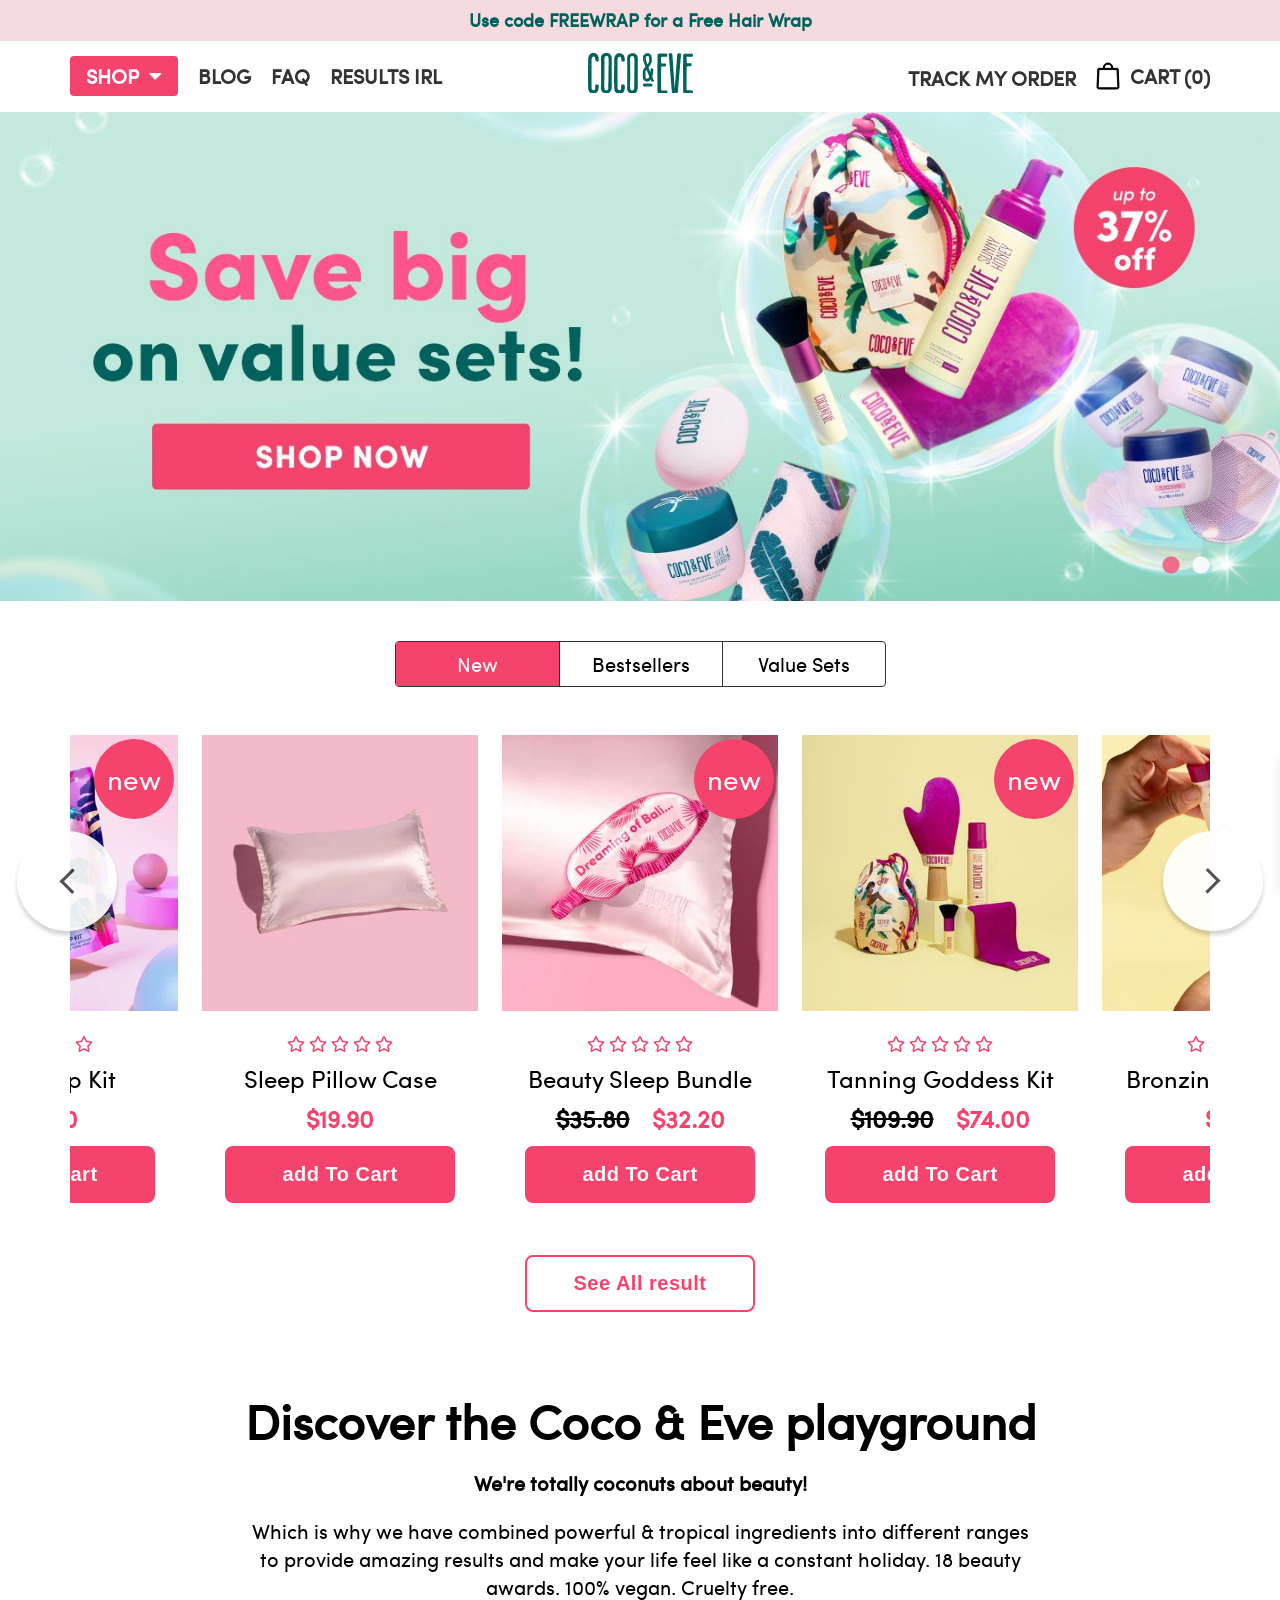
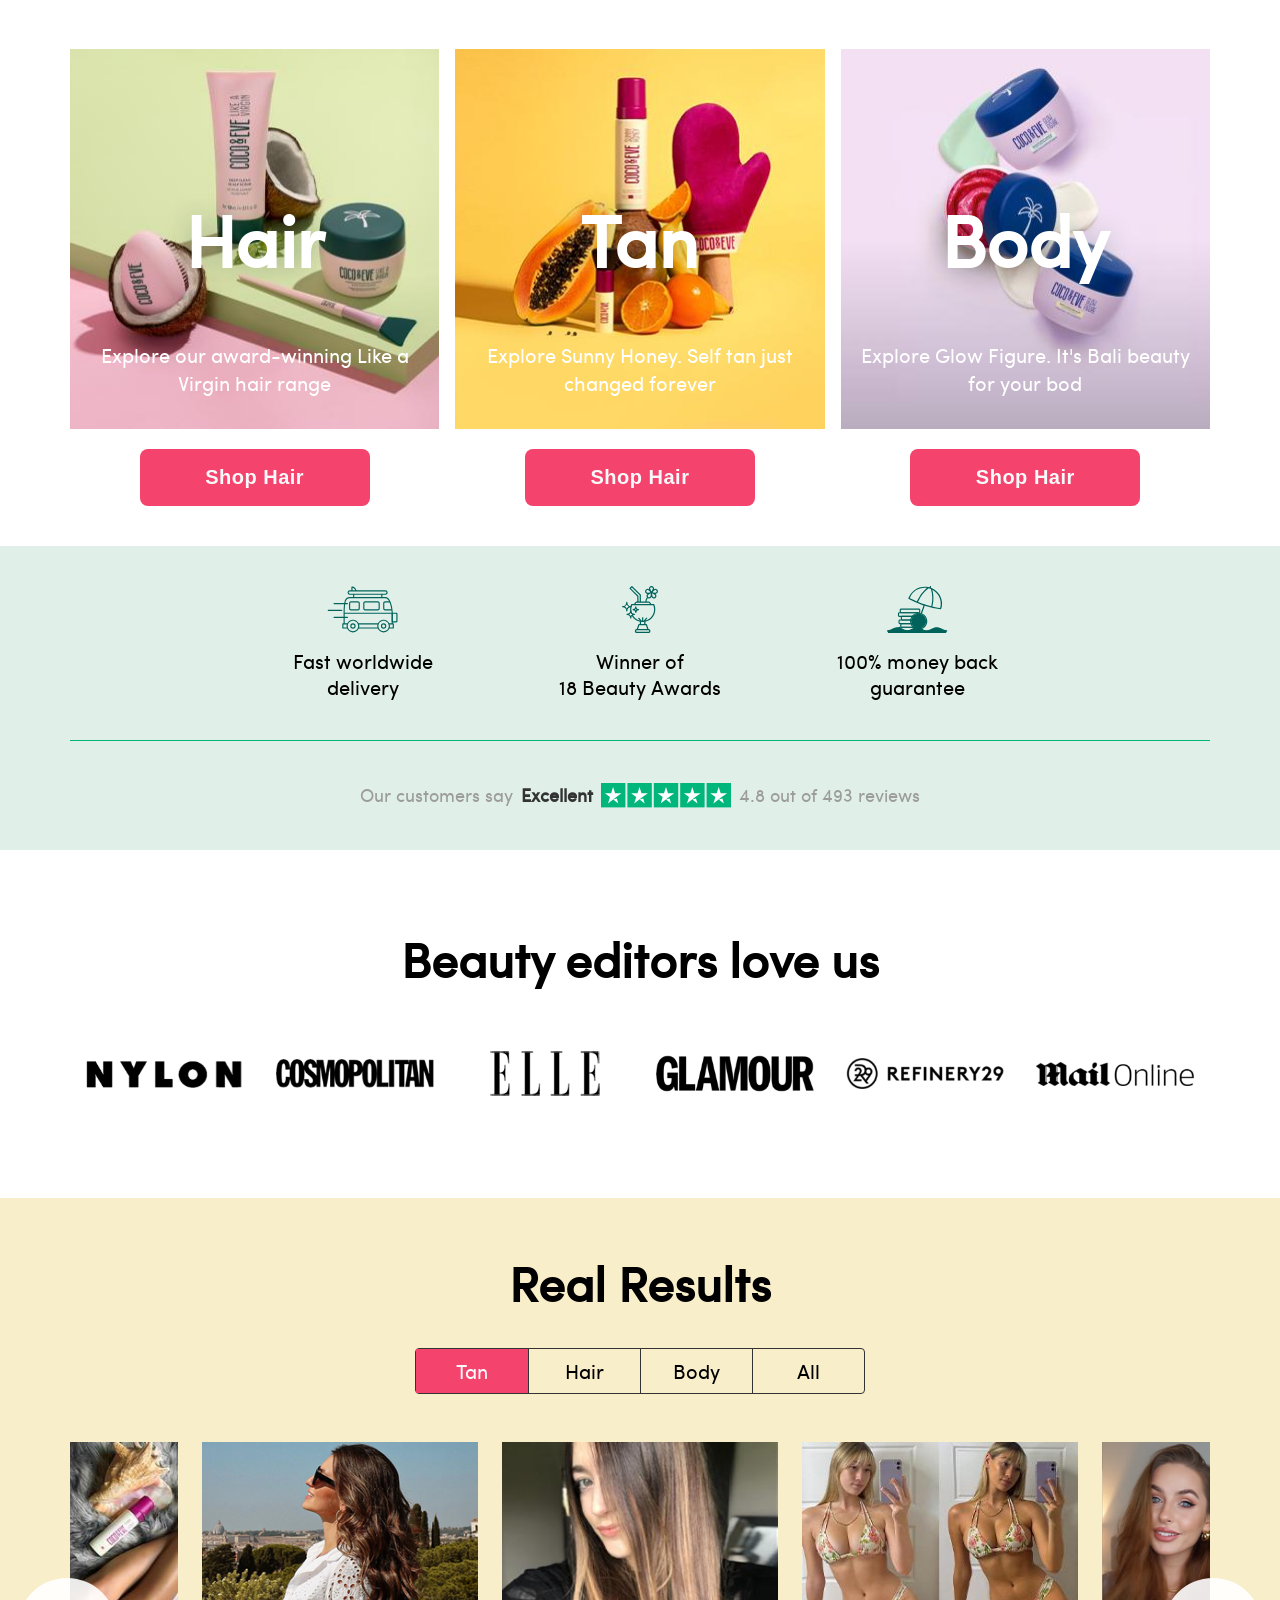
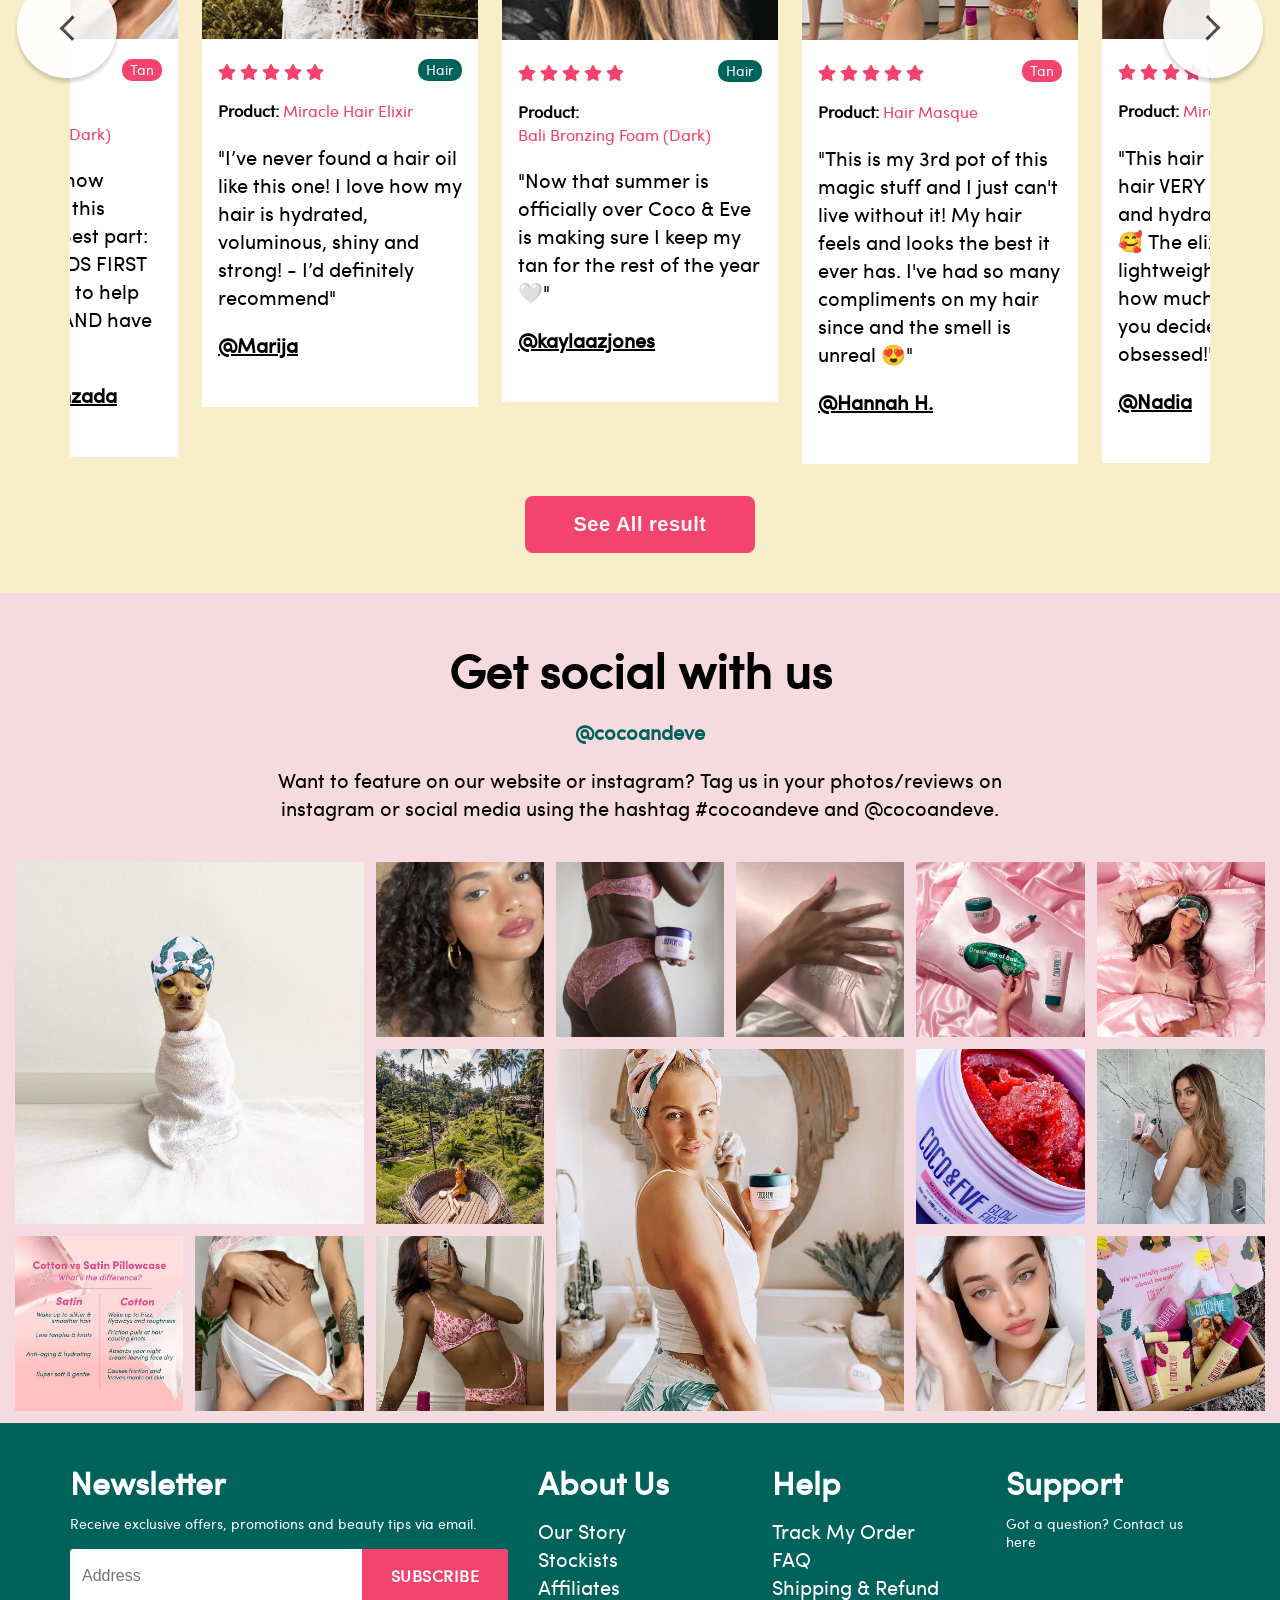
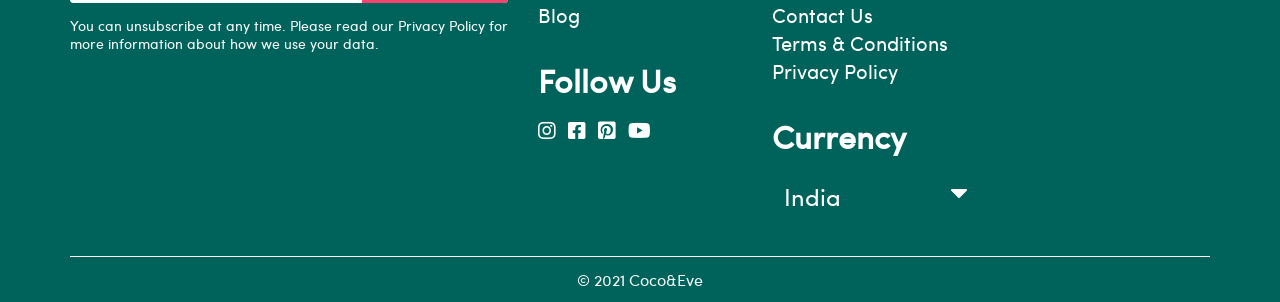
==== commit 731b58d6: "Menu issue fixed" ====
--- a/index.html
+++ b/index.html
@@ -59,7 +59,7 @@
                 </a>
               </li>
               <li class="menu-item menu-item-has-children">
-                <a href="collections.html" data-toggle="sub-menu" class="list_menu">
+                <a href="#" data-toggle="sub-menu" class="list_menu">
                   <img src="images/megamenu-hair-scrub.jpg" alt="megamenu-hair-scrub" class="sub-menu-img">
                   <span class="right">
                     <span style="color: #00635b;"><small>Haircare</small><br> Like a Virgin</span> <i class="fas fa-angle-down"></i>
@@ -76,10 +76,11 @@
                 </ul>
               </li>
               <li class="menu-item menu-item-has-children">
-                <a href="collections.html" data-toggle="sub-menu" class="list_menu">
+                <a href="#" data-toggle="sub-menu" class="list_menu">
                   <img src="images/megamenu-tan.jpg" alt="megamenu-tan.jpg" class="sub-menu-img">
                   <span class="right">
-                    <span style="color: #ae2573;"><small>Self Tanner</small><br> Sunny Honey</span> <i class="fas fa-angle-down"></i>
+                    <span style="color: #ae2573;"><small>Self Tanner</small><br> Sunny Honey</span> 
+                    <i class="fas fa-angle-down"></i>
                   </span>
                 </a>
                 <ul class="sub-menu">
@@ -93,7 +94,7 @@
                 </ul>
               </li>    
               <li class="menu-item menu-item-has-children">
-                <a href="collections.html" data-toggle="sub-menu" class="list_menu">
+                <a href="#" data-toggle="sub-menu" class="list_menu">
                   <img src="images/Nav_Body.jpg" alt="Nav_Body" class="sub-menu-img">
                   <span class="right">
                     <span style="color: #213e7b;"><small>Bodycare</small><br> Glow Figure</span> <i class="fas fa-angle-down"></i>
@@ -110,7 +111,7 @@
                 </ul>
               </li>
               <li class="menu-item menu-item-has-children">
-                <a href="collections.html" data-toggle="sub-menu" class="list_menu">
+                <a href="#" data-toggle="sub-menu" class="list_menu">
                   <img src="images/Nav_ShopAll.jpg" alt="Nav_ShopAll" class="sub-menu-img">
                   <span class="right">
                     <span><small>Bundles</small><br> Value Kits</span> <i class="fas fa-angle-down"></i>
--- a/css/style.css
+++ b/css/style.css
@@ -7258,7 +7258,7 @@
   line-height: 1.6;
   text-align: left;
   background-color: #fff;
-  color: #333; }
+  color: #000; }
 
 h1,
 h2,
@@ -7524,7 +7524,7 @@
       font-weight: 400;
       line-height: 1.5;
       background-color: #fff;
-      color: #333;
+      color: #000;
       background-clip: padding-box;
       border: 1px solid #e1e1e1;
       -webkit-border-radius: 0.25rem;
@@ -7548,7 +7548,7 @@
       padding: 0.375rem 0.75rem;
       border: 1px solid #e1e1e1;
       background-color: #f8f9fa;
-      color: #333;
+      color: #000;
       -webkit-border-radius: 2px;
       -moz-border-radius: 2px;
       -o-border-radius: 2px;
@@ -7691,7 +7691,7 @@
   width: 100%;
   max-width: 100%;
   background-color: #fff;
-  color: #333;
+  color: #000;
   font-size: 0.875rem;
   line-height: 1.4;
   font-weight: 500;
@@ -7717,17 +7717,17 @@
     vertical-align: middle;
     border-bottom: 2px solid #e1e1e1;
     background-color: #fcd4dd;
-    color: #333; }
+    color: #000; }
   .table tbody + tbody {
     border-top: 2px solid #e1e1e1; }
 
 .table-striped tbody tr:nth-of-type(odd) {
   background-color: #fafafa;
-  color: #333; }
+  color: #000; }
 
 .table-hover tbody tr:hover {
   background-color: #ededed;
-  color: #333; }
+  color: #000; }
 
 .table-responsive {
   display: block;
@@ -7902,15 +7902,15 @@
 
 .bg-light {
   background-color: #f8f9fa;
-  color: #333; }
+  color: #000; }
 
 .bg-white {
   background-color: #fff;
-  color: #333; }
+  color: #000; }
 
 .bg-primary-light {
   background-color: #f5dadf;
-  color: #333; }
+  color: #000; }
 
 .bg-secondary {
   background-color: #00635b;
@@ -7918,17 +7918,17 @@
 
 .bg-light-shade1 {
   background-color: #e0f0e9;
-  color: #333; }
+  color: #000; }
 
 .bg-light-shade2 {
   background-color: #f9eeca;
-  color: #333; }
+  color: #000; }
 
 /*.....scroll to top
 ......................*/
 .scrollup {
   background-color: #fff;
-  color: #333;
+  color: #000;
   color: #f4436c;
   -webkit-border-radius: 50%;
   -moz-border-radius: 50%;
@@ -8085,7 +8085,7 @@
               left: 0;
               top: 100%;
               background-color: #fff;
-              color: #333;
+              color: #000;
               padding: 0.5rem 0;
               transform: translateY(10px);
               transition: all 0.3s ease;
@@ -8225,7 +8225,7 @@
         top: 0;
         overflow-y: auto;
         background-color: #fff;
-        color: #333;
+        color: #000;
         z-index: 1000;
         padding: 0.938rem 0;
         transition: all 0.5s ease; }
@@ -8271,7 +8271,7 @@
   top: 0;
   right: 0;
   background-color: white;
-  color: #333;
+  color: #000;
   overflow-x: hidden;
   transition: 0.5s; }
   .sidebar .sidebar_wrap {
@@ -8418,7 +8418,7 @@
     padding: 1.25rem;
     box-shadow: 0 -5px 12px rgba(0, 0, 0, 0.08);
     background-color: #fff;
-    color: #333;
+    color: #000;
     position: fixed;
     bottom: 0; }
   .sidebar .closebtn {
@@ -8530,7 +8530,7 @@
   .slick-slide .content_box2 {
     padding: 1.25rem 1rem 3rem;
     background-color: #fff;
-    color: #333; }
+    color: #000; }
     .slick-slide .content_box2 > * + * {
       margin-top: 1em; }
     .slick-slide .content_box2 .star i {
@@ -8673,7 +8673,7 @@
 
 .hero_collection .hero_hair_collection {
   background: url("../images/hair_banner.png") no-repeat;
-  background-position: center;
+  background-position: center -1.875rem;
   background-size: cover; }
   @media (min-width: 768px) {
     .hero_collection .hero_hair_collection {
@@ -8682,13 +8682,16 @@
 
 .hero_collection_wrap {
   padding: 10rem 0.938em 0; }
+  @media (min-width: 576px) {
+    .hero_collection_wrap {
+      padding: 15rem 0.938em 0; } }
   @media (min-width: 768px) {
     .hero_collection_wrap {
       padding: 4rem 0; } }
   .hero_collection_wrap .hero_content {
     background-color: #fff;
-    color: #333;
-    padding: 1.25rem 1.25rem 0;
+    color: #000;
+    padding: 0.938rem 1.25rem;
     width: 100%; }
     .hero_collection_wrap .hero_content > * + * {
       margin-top: 1em; }
@@ -8940,14 +8943,14 @@
         border: 0; }
       .section_description .tab_list ul li {
         background-color: white;
-        color: #333;
+        color: #000;
         border: 0; }
         @media (min-width: 576px) {
           .section_description .tab_list ul li {
             padding: 0.5rem 1rem; } }
         .section_description .tab_list ul li.current {
           background-color: white;
-          color: #333;
+          color: #000;
           color: #f4436c;
           border-bottom: 3px #000 solid; }
   .section_description .grid_box {
@@ -9399,3 +9402,8 @@
   .section_feature,
   .section_review {
     padding: 2.5rem 0; } }
+@media (min-width: 1280px) {
+  .slick-prev, .slick-next{
+    top: 30%;
+  }
+}
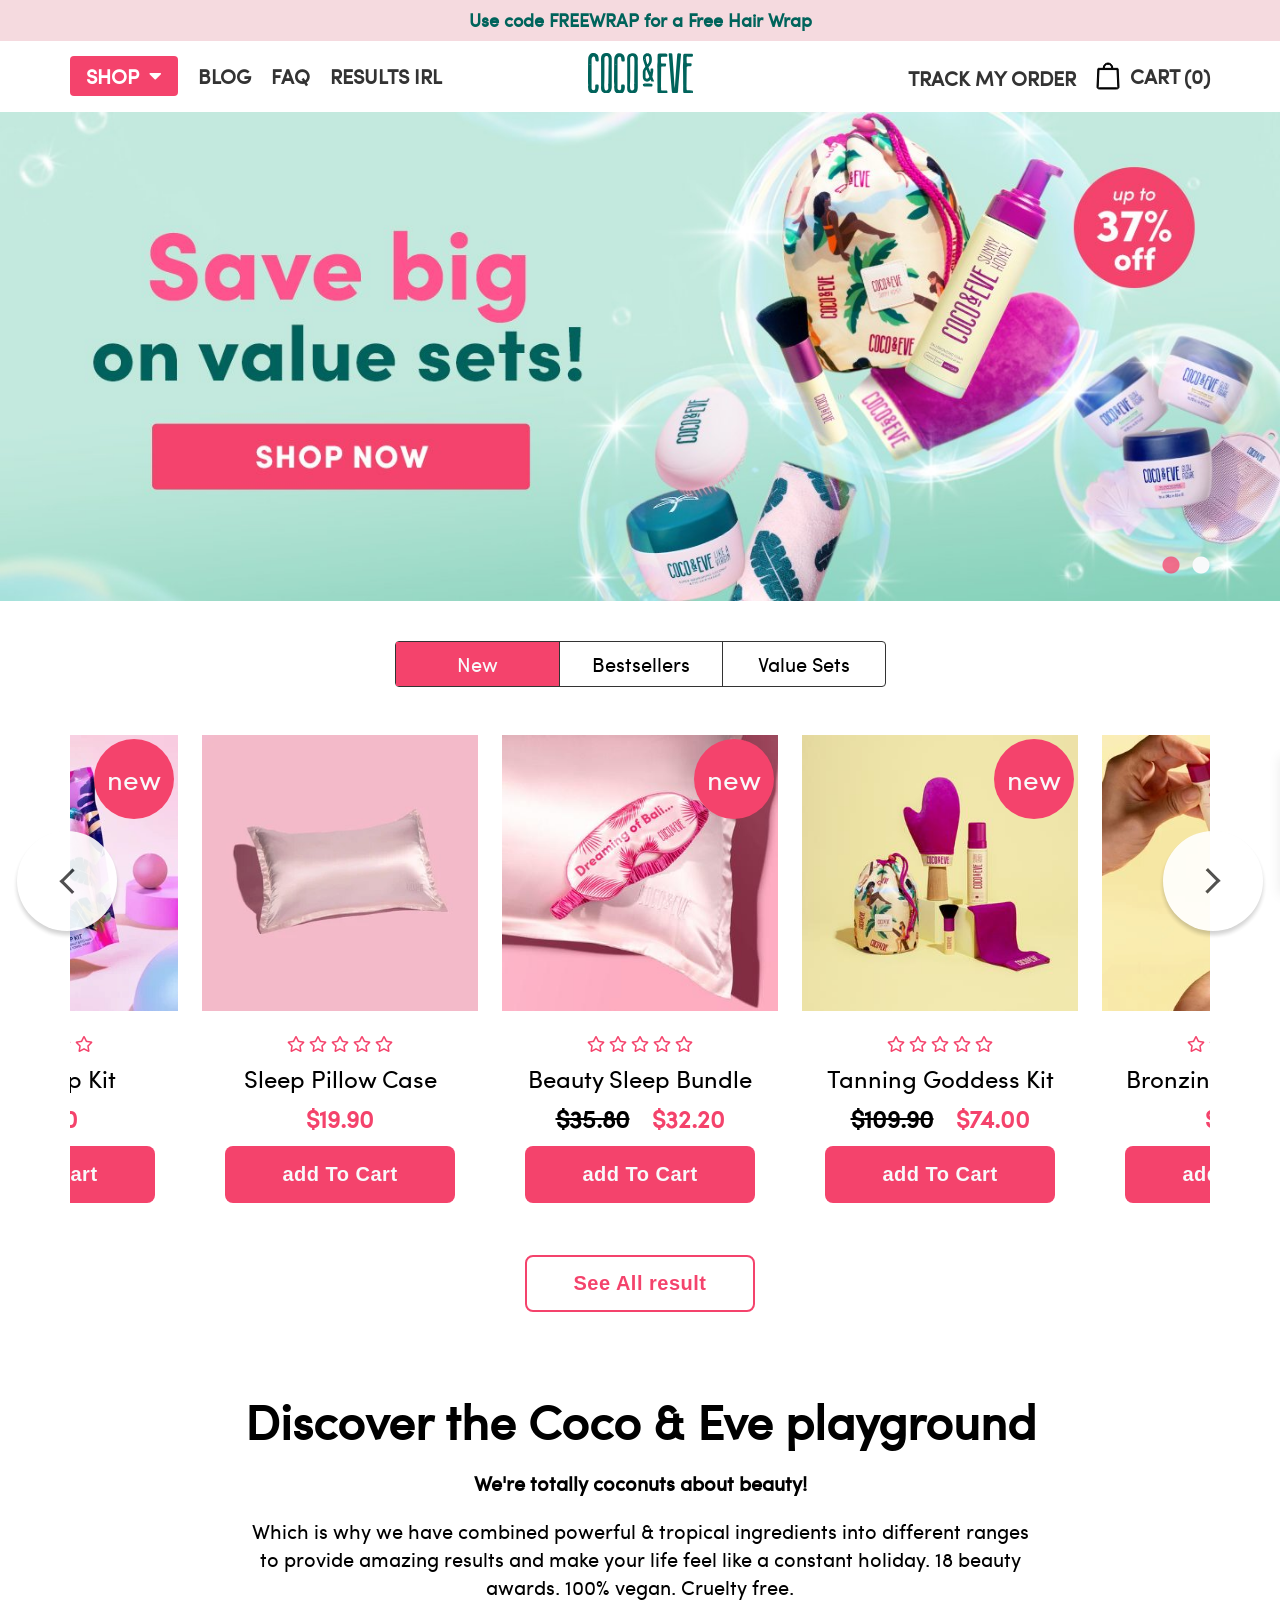
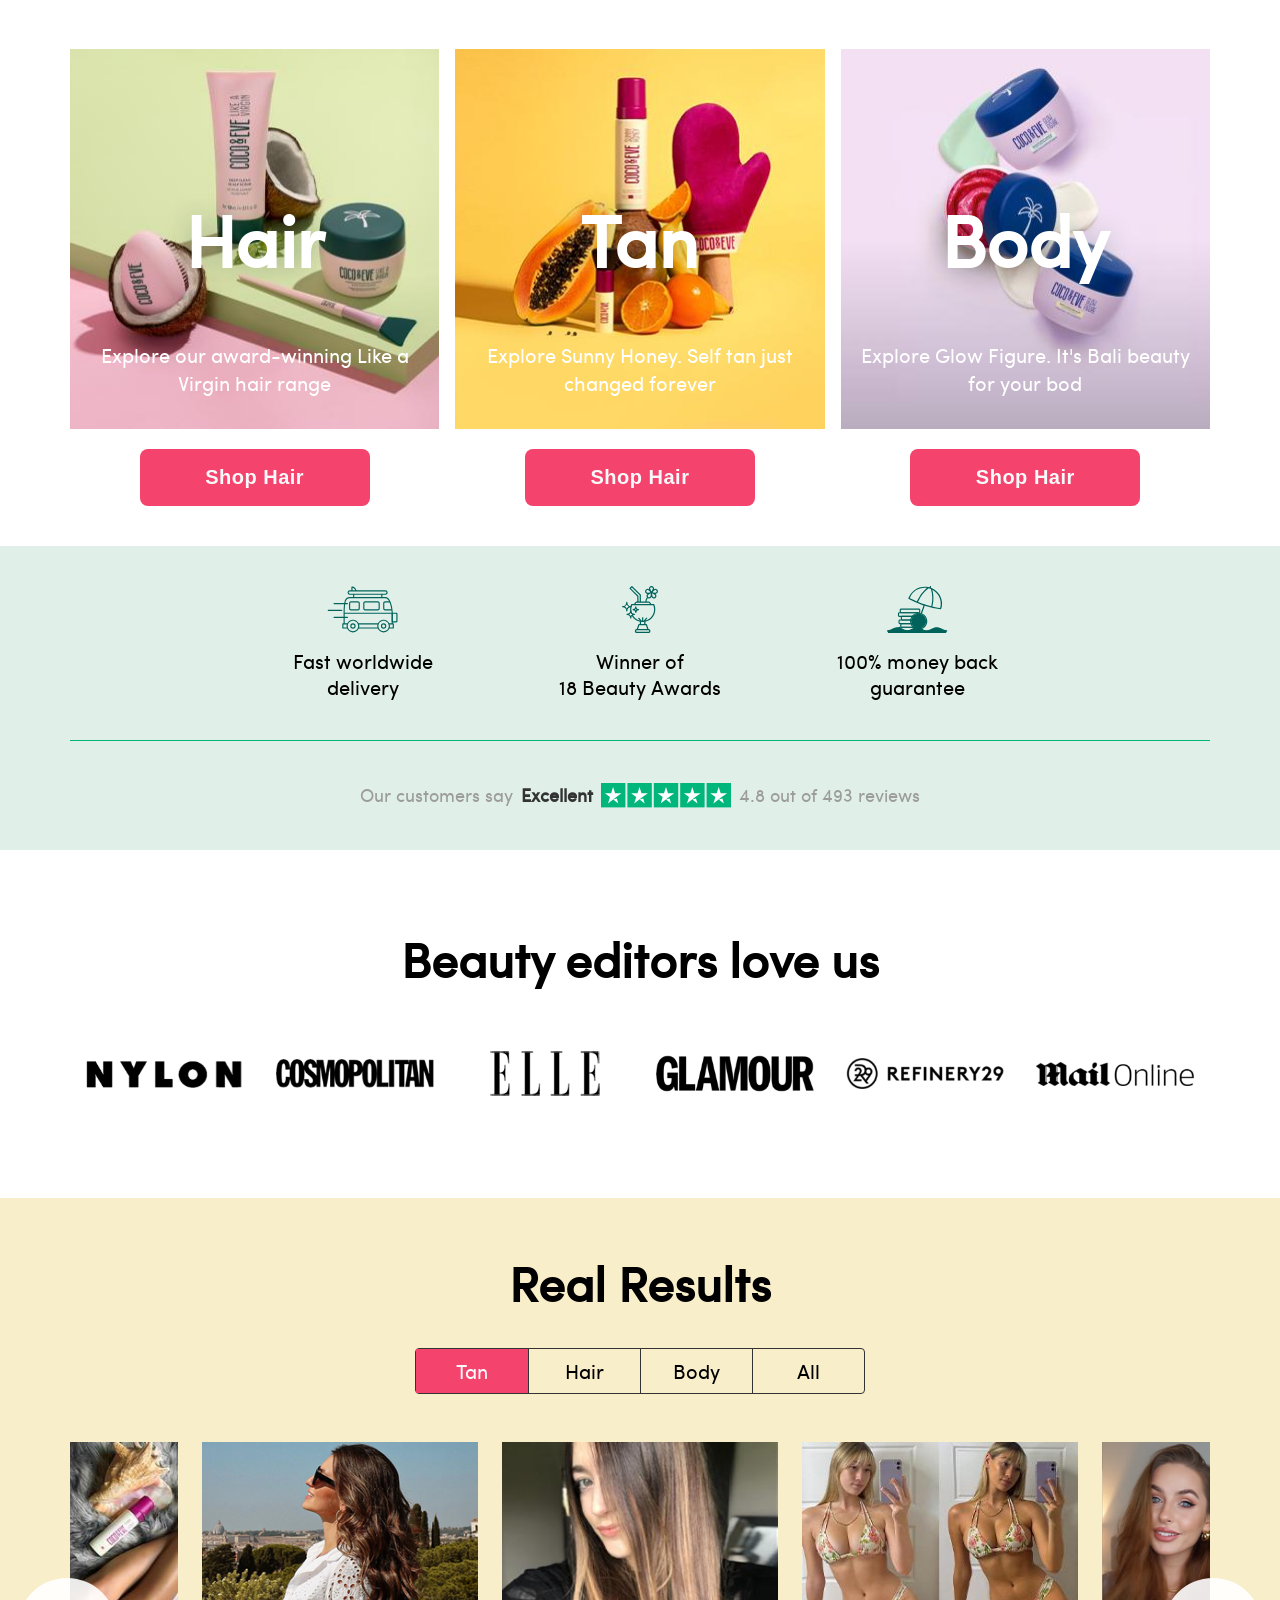
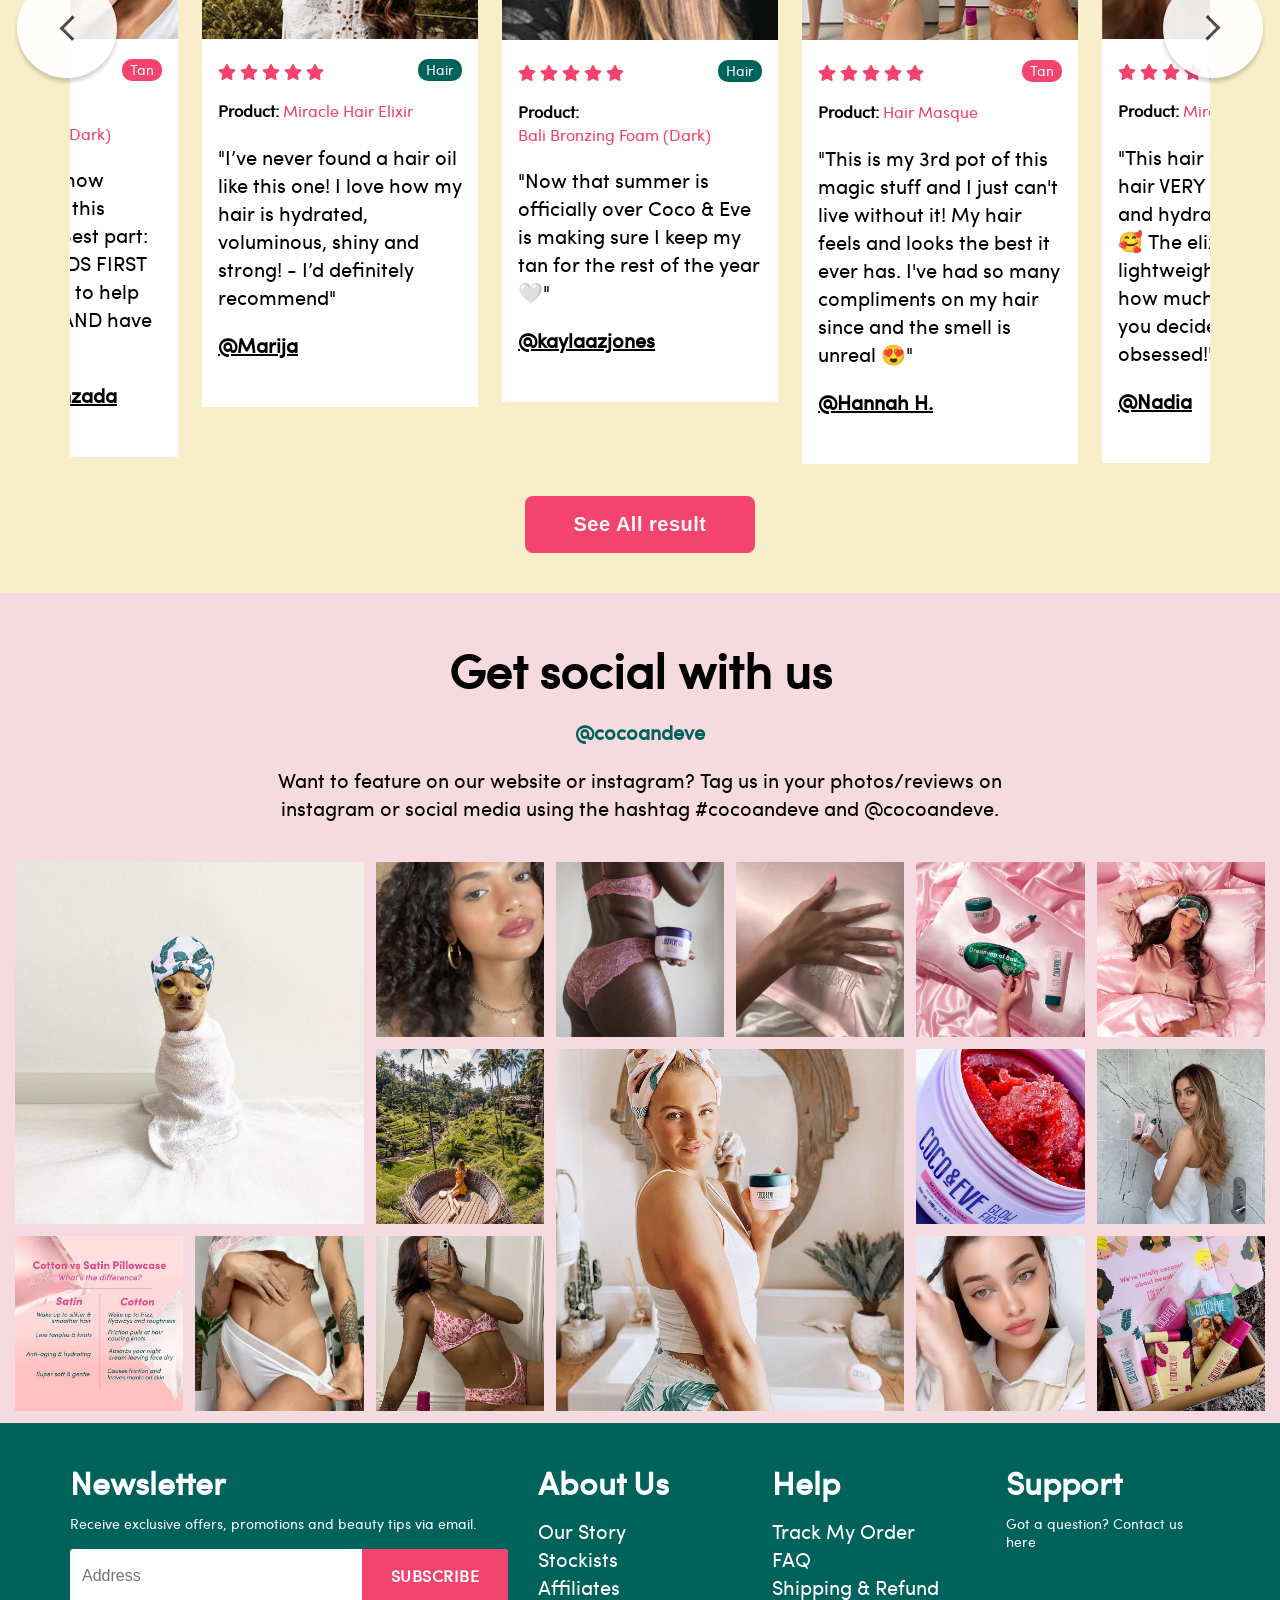
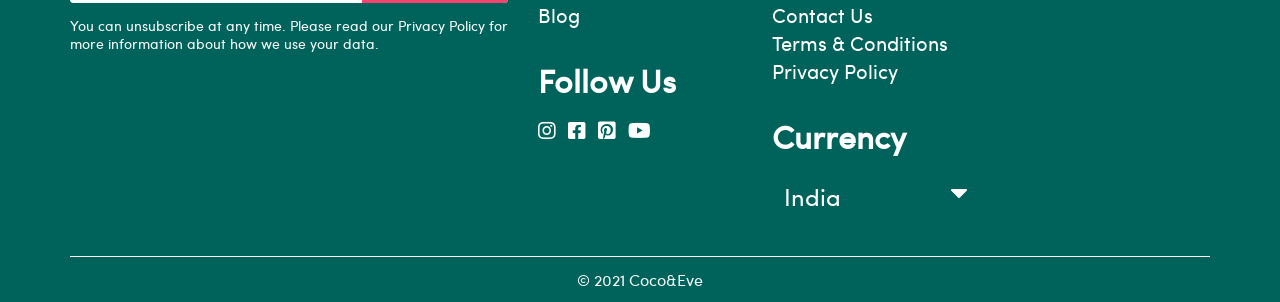
==== commit 93695c63: "Issue fixs" ====
--- a/index.html
+++ b/index.html
@@ -1,18 +1,16 @@
 <!DOCTYPE html>
 <html lang="en">
-  <head>
+
+<head>
     <meta charset="utf-8" />
     <meta http-equiv="X-UA-Compatible" content="IE=edge" />
     <!-- <meta http-equiv="refresh" content="5; url=https://www.google.com/" />     -->
     <meta name="description" content="Coco & Eve" />
     <meta name="keywards" content="Coco & Eve" />
     <meta name="author" content="Codeclouds" />
-    <meta
-      name="viewport"
-      content="width=device-width,initial-scale=1.0,maximum-scale=1.0,user-scalable=no"
-    />
+    <meta name="viewport" content="width=device-width,initial-scale=1.0,maximum-scale=1.0,user-scalable=no" />
     <title>Award Winning Bali Beauty Products - Natural &amp; Effective
-      &VerticalLine; Coco & Eve</title>
+        &VerticalLine; Coco & Eve</title>
 
     <!--css file-->
     <!-- <link rel="stylesheet" href="css/aos.css" />   // use scss files -->
@@ -20,1001 +18,1025 @@
     <link rel="stylesheet" href="css/slick-theme.css" />
     <link rel="stylesheet" href="./css/style.css" />
     <link rel="shortcut icon" href="./images/favicon.ico" type="image/x-icon" />
-  </head>
-  <body>
+</head>
+
+<body>
     <!--preloader start-->
-    <div id="preloader"><div id="loader"></div></div>
-
-    
+    <div id="preloader">
+        <div id="loader"></div>
+    </div>
+
+
     <!--top-header section-->
     <section class="top_header bg-primary-light">
-      <div class="container">
-        <p><a href="#">Use code FREEWRAP for a Free Hair Wrap</a></p>
-      </div>
+        <div class="container">
+            <p><a href="#">Use code FREEWRAP for a Free Hair Wrap</a></p>
+        </div>
     </section>
 
 
     <!--header section-->
     <header class="header">
-      <div class="container header_wrap">
-
-        <!-- menu box left -->
-        <div class="header_menu_left">
-          <div class="open-nav-menu">
-            <span></span>
-          </div>         
-          <div class="menu-overlay">
-            <div class="close-nav-menu">
-              <i class="fas fa-times"></i>
-            </div>
-          </div>
-          <!-- navigation menu start -->
-          <nav class="nav-menu">
-            
-            <!--menu mob-->
-            <ul class="menu menu-mob">
-              <li class="menu-item">
-                <a href="#">
-                  <button type="button" class="btn btn-primary btn-sm w-100" tabindex="0">Shop All</button>
+        <div class="container header_wrap">
+
+            <!-- menu box left -->
+            <div class="header_menu_left">
+                <div class="open-nav-menu">
+                    <span></span>
+                </div>
+                <div class="menu-overlay">
+                    <div class="close-nav-menu">
+                        <i class="fas fa-times"></i>
+                    </div>
+                </div>
+                <!-- navigation menu start -->
+                <nav class="nav-menu">
+
+                    <!--menu mob-->
+                    <ul class="menu menu-mob">
+                        <li class="menu-item">
+                            <a href="#">
+                                <button type="button" class="btn btn-primary btn-sm w-100" tabindex="0">Shop All</button>
+                            </a>
+                        </li>
+                        <li class="menu-item menu-item-has-children">
+                            <a href="#" data-toggle="sub-menu" class="list_menu">
+                                <img src="images/megamenu-hair-scrub.jpg" alt="megamenu-hair-scrub" class="sub-menu-img">
+                                <span class="right">
+                                    <span style="color: #00635b;"><small>Haircare</small><br> Like a Virgin</span> <i class="fas fa-angle-down"></i>
+                                </span>
+                            </a>
+                            <ul class="sub-menu">
+                                <li class="menu-item"><a href="#">Nourishing Hair Masque</a></li>
+                                <li class="menu-item"><a href="#">Deep Clean Scalp Scrub</a></li>
+                                <li class="menu-item"><a href="#">Healthy Hair Bundle</a></li>
+                                <li class="menu-item"><a href="#">That's A Wrap Bundle</a></li>
+                                <li class="menu-item"><a href="#">Hair Heroes Gift Set</a></li>
+                                <li class="menu-item"><a href="#">Hair Kits &amp; Gifts</a></li>
+                                <li class="menu-item"><a href="#"><b>Shop all Hair</b></a></li>
+                            </ul>
+                        </li>
+                        <li class="menu-item menu-item-has-children">
+                            <a href="#" data-toggle="sub-menu" class="list_menu">
+                                <img src="images/megamenu-tan.jpg" alt="megamenu-tan.jpg" class="sub-menu-img">
+                                <span class="right">
+                                    <span style="color: #ae2573;"><small>Self Tanner</small><br> Sunny Honey</span>
+                                    <i class="fas fa-angle-down"></i>
+                                </span>
+                            </a>
+                            <ul class="sub-menu">
+                                <li class="menu-item"><a href="#">Bali Bronzing Bundle</a></li>
+                                <li class="menu-item"><a href="#">Bali Bronzing Foam</a></li>
+                                <li class="menu-item"><a href="#">Tanning Goddess Kit</a></li>
+                                <li class="menu-item"><a href="#">Bronzing Face Drops</a></li>
+                                <li class="menu-item"><a href="#">Deluxe Vegan Kabuki Brush</a></li>
+                                <li class="menu-item"><a href="#">Velvet Tanning Mitt</a></li>
+                                <li class="menu-item"><a href="#"><b>Shop all Tan</b></a></li>
+                            </ul>
+                        </li>
+                        <li class="menu-item menu-item-has-children">
+                            <a href="#" data-toggle="sub-menu" class="list_menu">
+                                <img src="images/Nav_Body.jpg" alt="Nav_Body" class="sub-menu-img">
+                                <span class="right">
+                                    <span style="color: #213e7b;"><small>Bodycare</small><br> Glow Figure</span> <i class="fas fa-angle-down"></i>
+                                </span>
+                            </a>
+                            <ul class="sub-menu">
+                                <li class="menu-item"><a href="#">Bali Bod Bundle</a></li>
+                                <li class="menu-item"><a href="#">Bali Buffing Sugar</a></li>
+                                <li class="menu-item"><a href="#">Bounce Body Masque</a></li>
+                                <li class="menu-item"><a href="#">Body Moisture Whip</a></li>
+                                <li class="menu-item"><a href="#">Jelly Massage Mitt</a></li>
+                                <li class="menu-item"><a href="#">Smooth-on Shell Scoop</a></li>
+                                <li class="menu-item"><a href="#"><b>Shop all Hair</b></a></li>
+                            </ul>
+                        </li>
+                        <li class="menu-item menu-item-has-children">
+                            <a href="#" data-toggle="sub-menu" class="list_menu">
+                                <img src="images/Nav_ShopAll.jpg" alt="Nav_ShopAll" class="sub-menu-img">
+                                <span class="right">
+                                    <span><small>Bundles</small><br> Value Kits</span> <i class="fas fa-angle-down"></i>
+                                </span>
+                            </a>
+                            <ul class="sub-menu">
+                                <li class="menu-item"><a href="#">Healthy Hair Bundle</a></li>
+                                <li class="menu-item"><a href="#">That's A Wrap Bundle</a></li>
+                                <li class="menu-item"><a href="#">Bali Bod Bundle</a></li>
+                                <li class="menu-item"><a href="#">Taste of the Tropics Kit</a></li>
+                                <li class="menu-item"><a href="#">Shop all Products</a></li>
+                                <li class="menu-item"><a href="#">Shop all Kits & Gifts</a></li>
+                                <li class="menu-item"><a href="#"><b>Shop all Hair</b></a></li>
+                            </ul>
+                        </li>
+                        <li class="menu-item">
+                            <a href="#">Track My Order</a>
+                        </li>
+                        <li class="menu-item">
+                            <a href="#">Blog</a>
+                        </li>
+                        <li class="menu-item">
+                            <a href="#">Faq</a>
+                        </li>
+                        <li class="menu-item">
+                            <a href="#">Results IRL</a>
+                        </li>
+                        <li class="menu-item menu-item-has-children">
+                            <a href="#" data-toggle="sub-menu">Info <i class="fas fa-angle-down"></i></a>
+                            <ul class="sub-menu">
+                                <li class="menu-item">
+                                    <a href="#">Shipping & Refund</a>
+                                </li>
+                                <li class="menu-item">
+                                    <a href="#">Terms & Conditions</a>
+                                </li>
+                                <li class="menu-item">
+                                    <a href="#">Privacy Policy</a>
+                                </li>
+                                <li class="menu-item">
+                                    <a href="#">Contact Us</a>
+                                </li>
+                            </ul>
+                        </li>
+                        <li class="menu-item menu-item-has-children">
+                            <a href="#" data-toggle="sub-menu">ROW (USD) <i class="fas fa-angle-down"></i></a>
+                            <ul class="sub-menu">
+                                <li class="menu-item">
+                                    <a href="#">United Kingdom (GBP)</a>
+                                </li>
+                                <li class="menu-item">
+                                    <a href="#">USA (USD)</a>
+                                </li>
+                                <li class="menu-item">
+                                    <a href="#">Canada (CAD)</a>
+                                </li>
+                                <li class="menu-item">
+                                    <a href="#">Australia (AUD)</a>
+                                </li>
+                                <li class="menu-item">
+                                    <a href="#">Europe (EUR)</a>
+                                </li>
+                                <li class="menu-item">
+                                    <a href="#">Rest of the World (USD)</a>
+                                </li>
+                            </ul>
+                        </li>
+                    </ul>
+
+                    <!--menu desktop-->
+                    <ul class="menu menu-desktop">
+                        <li class="menu-item menu-item-has-children">
+                            <a href="#" data-toggle="sub-menu">Shop <i class="fas fa-caret-down"></i></a>
+                            <ul class="sub-menu">
+                                <div class="sub-menu_wrap">
+                                    <ul class="list list1">
+                                        <li class="menu-item"><a href="collections.html">hair</a></li>
+                                        <li class="menu-item"><a href="#">Nourishing Hair Masque</a></li>
+                                        <li class="menu-item"><a href="#">Deep Clean Scalp Scrub</a></li>
+                                        <li class="menu-item"><a href="#">Healthy Hair Bundle</a></li>
+                                        <li class="menu-item"><a href="#">That's A Wrap Bundle</a></li>
+                                        <li class="menu-item"><a href="#">Hair Heroes Gift Set</a></li>
+                                        <li class="menu-item"><a href="#">Hair Kits &amp; Gifts</a></li>
+                                        <li class="menu-item"><a href="#"><img src="images/megamenu-hair-scrub.jpg" alt="megamenu-hair-scrub"></a></li>
+                                    </ul>
+                                    <ul class="list list2">
+                                        <li class="menu-item"><a href="collections.html">Tan</a></li>
+                                        <li class="menu-item"><a href="#">Bali Bronzing Bundle</a></li>
+                                        <li class="menu-item"><a href="#">Bali Bronzing Foam</a></li>
+                                        <li class="menu-item"><a href="#">Tanning Goddess Kit</a></li>
+                                        <li class="menu-item"><a href="#">Bronzing Face Drops</a></li>
+                                        <li class="menu-item"><a href="#">Deluxe Vegan Kabuki Brush</a></li>
+                                        <li class="menu-item"><a href="#">Velvet Tanning Mitt</a></li>
+                                        <li class="menu-item"><a href="#"><img src="images/megamenu-tan.jpg" alt="megamenu-hair-scrub"></a></li>
+                                    </ul>
+                                    <ul class="list list3">
+                                        <li class="menu-item"><a href="collections.html">Body</a></li>
+                                        <li class="menu-item"><a href="#">Bali Bod Bundle</a></li>
+                                        <li class="menu-item"><a href="#">Bali Buffing Sugar</a></li>
+                                        <li class="menu-item"><a href="#">Bounce Body Masque</a></li>
+                                        <li class="menu-item"><a href="#">Body Moisture Whip</a></li>
+                                        <li class="menu-item"><a href="#">Jelly Massage Mitt</a></li>
+                                        <li class="menu-item"><a href="#">Smooth-on Shell Scoop</a></li>
+                                        <li class="menu-item"><a href="#"><img src="images/Nav_Body.jpg" alt="megamenu-hair-scrub"></a></li>
+                                    </ul>
+                                    <ul class="list list4">
+                                        <li class="menu-item"><a href="collections.html">Bundles</a></li>
+                                        <li class="menu-item"><a href="#">Healthy Hair Bundle</a></li>
+                                        <li class="menu-item"><a href="#">That's A Wrap Bundle</a></li>
+                                        <li class="menu-item"><a href="#">Bali Bod Bundle</a></li>
+                                        <li class="menu-item"><a href="#">Taste of the Tropics Kit</a></li>
+                                        <li class="menu-item"><a href="#">Shop all Products</a></li>
+                                        <li class="menu-item"><a href="#">Shop all Kits & Gifts</a></li>
+                                        <li class="menu-item"><a href="#"><img src="images/Nav_ShopAll.jpg" alt="megamenu-hair-scrub"></a></li>
+                                    </ul>
+                                </div>
+                            </ul>
+                        </li>
+                        <li class="menu-item">
+                            <a href="#">Blog</a>
+                        </li>
+                        <li class="menu-item">
+                            <a href="#">Faq</a>
+                        </li>
+                        <li class="menu-item">
+                            <a href="#">Results IRL</a>
+                        </li>
+                    </ul>
+
+                </nav>
+                <!-- navigation menu end -->
+            </div>
+
+            <!--logo box-->
+            <div class="logo">
+                <a href="index.html">
+                    <svg xmlns="http://www.w3.org/2000/svg" enable-background="new 0 0 100.4 38.8" viewBox="0 0 100.4 38.8">
+                        <g fill="#00635b">
+                            <path clip-rule="evenodd" d="m60.2 29.3c-1.2 0-2.3 0-3.5-.1-.5 0-3.8-.4-4.2.7-.1.3-.1.5 0 .8.1.9.5 1.3 1.3 1.3h2.9 3.7c1 0 1.3-.4 1.3-1.4-.1-1-.3-1.3-1.5-1.3zm-4.8.7c-.1.1-.2 0-.3-.1.1-.1.2-.2.3-.1z" fill-rule="evenodd"></path>
+                            <path d="m63 26.6c-.6-1.3-1.1-2.6-1.5-3.9v-.3l.2-.5c.1-.2.1-.3.1-.5.1-.7.2-1.3.3-2 0-.2 0-.4.1-.6 0-.2.1-.5.1-.7.1-.4.1-.8.1-1.3v-.8c0-.1 0-.3 0-.4v-.1c0-.2-.1-.4-.2-.5-.2-.1-.5-.1-.8-.1h-.8c-.2 0-.4 0-.6.1s-.2.4-.2.4v.2.4.8c0 .5 0 .9-.1 1.4 0 0-.1-.1-.2-.3-.4-.8-.9-2-1.5-3.7-.1-.2-.1-.4-.1-.6 0 0 0-.1.3-.5 1.9-2.1 2.8-4.1 2.8-5.8l.1-1.1-.1-1.3c0-.6-.1-1.3-.4-1.9-.1-.5-.3-1-.6-1.4-.8-1-2-1.5-3.2-1.4-1.2-.1-2.4.5-3.2 1.5-.7.9-1.1 2-1 3.2v.4c-.1.3-.1.6 0 .9.5 2.1 1.2 4.1 2 6v.1c.1.2.1.5.1.8 0 .2-.1.4-.2.5-1.4 1.7-2.1 3.2-2.1 4.5v4.8c0 1.2.4 2.3 1.1 3.2.8.8 1.9 1.3 3 1.3s2.2-.5 2.9-1.3c.1-.1.2-.2.2-.3l.1-.2.1-.1h.1l.1.1v.1l.1.2.1.2c0 .1 0 .2.1.3 0 .1.1.2.1.3.1.3.4.5.9.5h1.5c.4 0 .5-.3.5-.4zm-8.8-19.9-.2.1c-.1-.1-.3-.1-.4-.2v-.2l.2-.1c.1 0 .3.1.4.1zm1.5-3.3c.5-.6 1.5-.7 2.1-.2l.2.1c.3.4.5.9.5 1.4v2.7c-.1 1-.4 2-1.1 2.8-.3.4-.4.5-.5.5s-.2 0-.3-.3c-.7-1.8-1.2-3.7-1.4-5.6 0-.6.2-1.1.5-1.4zm2.5 20.1c-.4.6-1.1 1.1-1.8 1.1-.4 0-.8-.1-1.1-.4-.3-.5-.4-1-.3-1.6v-4.6c0-.6.2-1.2.6-1.7.2-.3.3-.3.3-.3s.1 0 .2.4l2.3 5.5c.1.2.1.5.1.7 0 .3-.1.6-.3.9z"></path>
+                            <path clip-rule="evenodd" d="m70.8 38.7c-1 0-2 0-3 0-.8 0-1.2-.4-1.3-1.3-.1-.7-.1-1.4-.1-2.1.1-1.7 0-19.2-.1-20.9-.1-1.9 0-3.7.2-5.6.1-.9 0-1.7 0-2.6 0-1.5 0-3 .1-4.4 0-.6.5-1.1 1.1-1.1.5-.1 1-.2 1.5-.2h4.4c.5 0 .9.1 1.4.1.4 0 .8.4.8.8.1.4.1.8.1 1.2 0 .5-.3.8-.8.9-.5 0-1 0-1.6 0-.9 0-1.7 0-2.6 0-.5-.1-1 .3-1.1.8v.2c0 .6-.1 1.2 0 1.8 0 .9 0 1.8.1 2.7 0 .8.2 1 1 1h2.9c.5 0 .9.4.9.9v.2c-.1.4-.1.8-.2 1.1 0 .3-.3.6-.6.6-.5 0-1.1.1-1.6.1s-1 0-1.5.1c-.6.1-.8.3-.8.9 0 1.1-.1 18.1-.1 19.2v1.7c0 .5.4 1 .9 1h.2c1.2 0 2.3.1 3.5.1s1.4.2 1.5 1.4c0 1-.3 1.4-1.3 1.4-1.4.1-2.7 0-3.9 0zm1.3-27.2-.2.1.1.4.2-.1z" fill-rule="evenodd"></path>
+                            <path d="m85.1 36.4.2.1.2-.3-.2-.1z"></path>
+                            <path d="m88.2.5c-.2 0-.4 0-.6-.1-.9-.2-2 .1-2.2.8-.2 1-2.2 31.8-2.3 32.1 0 .1 0 .3-.1.3s0-.7-.1-1c-.1-.6-2-30.3-2.3-31.6-.1-.5-.8-.7-1.4-.8-.2 0-.4 0-.6 0s-.5 0-.7 0c-.5.1-.7.2-.7.6 0 .5 0 1.1.1 1.6.2 1.2 2.7 33 3.1 35.2.1.6.4.7 1.1.8.4 0 .8.1 1.2.1.6 0 1.3.1 1.9 0 .5 0 1-.2 1.2-.7.2-.7.4-1.3.4-2 0-1.6 2.7-34 2.8-34.7.1-.3-.3-.6-.8-.6z"></path>
+                            <path d="m79.4 3.2c.1-.1.2-.2.3-.1v.1c-.1.2-.2.1-.3 0z"></path>
+                            <path d="m95.4 3.5h2.6 1.6c.5 0 .8-.4.8-.8 0-.4 0-.8-.1-1.2 0-.4-.4-.8-.8-.8-.5-.1-.9-.1-1.4-.1-1.5 0-2.9 0-4.4 0-.5 0-1 .1-1.5.2-.6.1-1 .5-1.1 1.1-.1 1.3-.1 2.8-.1 4.2 0 .9.1 1.7 0 2.6-.2 1.9-.2 3.7-.2 5.6.2 1.7.3 19.3.2 20.9 0 .7 0 1.4.1 2.1.1.9.5 1.3 1.3 1.3h3 3.7c1 0 1.4-.4 1.3-1.4 0-1.2-.3-1.4-1.5-1.4s-2.3 0-3.5-.1c-.5.1-1-.3-1.1-.9v-.2c0-.6-.1-1.1 0-1.7 0-1.1.1-18.1.1-19.2 0-.6.2-.8.8-.9.5 0 1 0 1.5-.1.5 0 1.1 0 1.6-.1.3 0 .6-.2.6-.6.1-.4.1-.8.2-1.1.1-.5-.2-1-.6-1.1h-.2c-1 0-1.9 0-2.9 0-.8 0-1-.3-1-1 0-.9 0-1.8-.1-2.7 0-.6 0-1.2 0-1.8 0-.5.4-1 .9-1zm-2.6-1.1-.2-.1.2-.1.2.1zm5.5 34.8.2-.1c.1 0 .3.1.4.1v.3l-.2.1c-.2-.1-.3-.1-.4-.2zm-.4.4.2.1-.2.1-.2-.1z"></path>
+                            <path clip-rule="evenodd" d="m22.7 11.4c0-2.1 0-4.3 0-6.4 0-1.1-.3-2.2-1-3.1-.9-1.5-2.7-2.2-4.4-1.8-.4.1-.7.1-1.1.1-1.1 0-2.2.6-2.8 1.5-.7 1.1-1 2.4-1 3.7s.1 2.6.1 3.9v21.6.6c-.1 1-.1 2 0 2.9.1 1.3.7 2.5 1.8 3.2 1.3.9 2.8 1.2 4.3.9 1.6-.2 2.9-1.2 3.5-2.7.4-.9.6-2 .6-3 0-1.8 0-19.5 0-21.4zm-3.2 16.3c-.2.9-.3 1.8-.2 2.8 0 1 .1 2 .1 3 .1.8-.3 1.6-.9 2-.1.1-.2.1-.3.2-.9.3-2-.1-2.3-1.1-.1-.4-.2-.8-.2-1.2-.1-.9-.2-1.8-.2-2.7 0-.2 0-.4 0-.5.3-1.3.2-18.6.2-20 0-.8 0-1.7 0-2.5 0-.9 0-1.8 0-2.6 0-.7.3-1.4.9-1.9.2-.2.5-.3.8-.4 1-.2 1.9.4 2.1 1.4.1.5.2 1 .2 1.5v2.2 3.3c-.1.2-.1 16.3-.2 16.5zm.4 1.5c-.1-.1-.2-.2-.2-.4 0-.1.1-.2.2-.4h.1c.1.1.3.3.2.4s-.1.3-.3.4z" fill-rule="evenodd"></path>
+                            <path clip-rule="evenodd" d="m47.6 11.4v21.6c0 1-.2 2-.5 3-.6 1.5-1.9 2.5-3.5 2.7-1.5.3-3.1 0-4.3-.9-1.1-.7-1.8-1.9-1.8-3.2-.1-1-.1-2 0-2.9 0-.2 0-.4 0-.6 0-1.9 0-19.7 0-21.6 0-1.3 0-2.6-.1-3.9s.3-2.6 1-3.6c.6-.9 1.7-1.5 2.8-1.6.4 0 .7-.1 1.1-.1 1.7-.4 3.5.3 4.4 1.8.6.9 1 2 1 3.1-.2 1.9-.2 4-.1 6.2zm-3.2-3.5c0-.7 0-1.5-.1-2.2 0-.5-.1-1-.2-1.5-.2-1-1.2-1.6-2.1-1.4-.3.1-.6.2-.8.4-.6.5-.9 1.2-.9 1.9v4.4.7c.1 1.4.2 18.6-.2 20v.5c.1.9.1 1.8.2 2.7 0 .4.1.8.2 1.2.5.9 1.5 1.4 2.5 1.1.1 0 .2-.1.3-.2.7-.5 1-1.2.9-2 0-1-.1-2.1-.1-3.1-.1-.9 0-1.8.2-2.7.1-.2.1-16.3.1-16.5 0-1.1 0-2.2 0-3.3zm.4 20.6h-.1c-.1.1-.1.2-.1.4s0 .4.2.3.3-.2.3-.3c0-.2-.2-.3-.3-.4z" fill-rule="evenodd"></path>
+                            <path clip-rule="evenodd" d="m34.1 30.1c-.4-.1-.8-.1-1.2 0-.9.1-1.2.4-1.2 1.3v2.2c0 .5-.1 1.1-.5 1.5-.4.5-1.1.6-1.6.4-.7-.2-1.2-.7-1.3-1.4-.1-.4-.1-.8-.1-1.2 0-2.6 0-21.2 0-23.8 0-.8 0-1.6 0-2.4s.1-1.5.4-2.2l.1-.2c.4-.8 1.4-1 2.2-.6.4.3.7.8.8 1.3.1.8.2 1.6.3 2.4 0 .4.3.6.7.7s.8.1 1.3.1h.2c.6 0 1-.6.9-1.1.1-1 0-2-.2-3-.2-1.2-.9-2.3-1.9-3-.7-.5-1.5-.8-2.4-.8-1.5-.2-2.9.3-4 1.3-1 1.1-1.5 2.5-1.5 3.9-.1 2.3-.1 20.6-.1 22.9 0 .5 0 1 .1 1.5s.1 1.1 0 1.6c-.1.4-.2.8-.1 1.3.1.8.2 1.7.3 2.5.2 1.3 1 2.4 2.1 3 1.3.7 2.7.9 4.1.5 1.3-.2 2.4-1 2.9-2.2.8-1.8 1-3.7.7-5.6-.2-.6-.6-.9-1-.9zm-7.4-18.8c-.3 0-.4-.2-.3-.6.4 0 .6.1.6.4-.1.1-.2.2-.3.2z" fill-rule="evenodd"></path>
+                            <path clip-rule="evenodd" d="m9.3 30.1c-.4-.1-.8-.1-1.2 0-.9.1-1.2.4-1.2 1.3v2.2c0 .5-.1 1.1-.5 1.5-.4.5-1.1.6-1.6.4-.7-.2-1.2-.7-1.3-1.4-.1-.4-.1-.8-.1-1.2 0-2.6 0-21.2 0-23.8 0-.4 0-.8 0-1.2s0-.8 0-1.2c0-.8.1-1.5.4-2.2 0-.1.1-.2.1-.3.5-.7 1.4-1 2.2-.5.4.3.7.8.7 1.3.2.7.3 1.5.4 2.2 0 .4.3.6.7.7s.8.2 1.2.2h.2c.6 0 1-.6.9-1.1.1-1 0-2-.2-3-.2-1.2-.9-2.3-1.9-3-.7-.5-1.5-.8-2.4-.9-1.5-.2-2.9.3-4 1.3-1 1.1-1.5 2.5-1.5 3.9-.2 2.4-.1 20.6-.2 23 0 .5 0 1 .1 1.5s.1 1.1 0 1.6c-.1.4-.1.8-.1 1.2.1.8.2 1.7.3 2.5.2 1.3 1 2.4 2.1 3 1.3.7 2.7.9 4.1.5 1.3-.2 2.4-1 2.9-2.2.8-1.8 1-3.7.7-5.6 0-.4-.4-.7-.8-.7zm-7.4-18.8c-.3 0-.4-.2-.3-.6.4 0 .6.1.6.4-.1.1-.2.2-.3.2z" fill-rule="evenodd"></path>
+                        </g>
+                        <path d="m85.3 36.5-.2-.1.2-.3.2.1z" fill="#fff"></path>
+                    </svg>
                 </a>
-              </li>
-              <li class="menu-item menu-item-has-children">
-                <a href="#" data-toggle="sub-menu" class="list_menu">
-                  <img src="images/megamenu-hair-scrub.jpg" alt="megamenu-hair-scrub" class="sub-menu-img">
-                  <span class="right">
-                    <span style="color: #00635b;"><small>Haircare</small><br> Like a Virgin</span> <i class="fas fa-angle-down"></i>
-                  </span>
-                </a>
-                <ul class="sub-menu">
-                  <li class="menu-item"><a href="#">Nourishing Hair Masque</a></li>
-                  <li class="menu-item"><a href="#">Deep Clean Scalp Scrub</a></li>
-                  <li class="menu-item"><a href="#">Healthy Hair Bundle</a></li>
-                  <li class="menu-item"><a href="#">That's A Wrap Bundle</a></li>
-                  <li class="menu-item"><a href="#">Hair Heroes Gift Set</a></li>
-                  <li class="menu-item"><a href="#">Hair Kits &amp; Gifts</a></li> 
-                  <li class="menu-item"><a href="#"><b>Shop all Hair</b></a></li> 
+            </div>
+
+            <!-- menu box right -->
+            <div class="header_menu_right">
+                <ul class="menu">
+                    <li class="menu-item"><a href="#">Track My Order</a></li>
+                    <li class="menu-item" onclick="openbtn()">
+                        <a href="#">
+                            <svg xmlns="http://www.w3.org/2000/svg" width="24" height="28" viewBox="0 0 24 28">
+                                <path d="M20.389 27H3.613c-.983 0-1.677-.232-2.123-.708-.35-.376-.514-.877-.487-1.484l.834-17.882a.602.602 0 0 1 .598-.58h19.126c.32 0 .583.256.598.58l.838 17.885c.03.607-.135 1.105-.488 1.484-.442.473-1.136.705-2.12.705zM3.009 7.567l-.807 17.302c-.018.393.114.534.158.583.141.15.473.33 1.256.33h16.776c.783 0 1.115-.178 1.256-.33.045-.046.176-.19.158-.58l-.81-17.302H3.009zm4.226-1.678C7.235 3.192 9.373 1 12 1c2.629 0 4.767 2.192 4.767 4.889h-1.196c0-2.022-1.603-3.668-3.57-3.668-1.968 0-3.571 1.646-3.571 3.668z"></path>
+                                <path fill="none" stroke="#000" d="M20.389 27H3.613c-.983 0-1.677-.232-2.123-.708-.35-.376-.514-.877-.487-1.484l.834-17.882a.602.602 0 0 1 .598-.58h19.126c.32 0 .583.256.598.58l.838 17.885c.03.607-.135 1.105-.488 1.484-.442.473-1.136.705-2.12.705zM3.009 7.567l-.807 17.302c-.018.393.114.534.158.583.141.15.473.33 1.256.33h16.776c.783 0 1.115-.178 1.256-.33.045-.046.176-.19.158-.58l-.81-17.302H3.009zm4.226-1.678C7.235 3.192 9.373 1 12 1c2.629 0 4.767 2.192 4.767 4.889h-1.196c0-2.022-1.603-3.668-3.57-3.668-1.968 0-3.571 1.646-3.571 3.668z"></path>
+                            </svg>
+                            <span><span class="mark">Cart</span> (0)</span>
+                        </a>
+                    </li>
                 </ul>
-              </li>
-              <li class="menu-item menu-item-has-children">
-                <a href="#" data-toggle="sub-menu" class="list_menu">
-                  <img src="images/megamenu-tan.jpg" alt="megamenu-tan.jpg" class="sub-menu-img">
-                  <span class="right">
-                    <span style="color: #ae2573;"><small>Self Tanner</small><br> Sunny Honey</span> 
-                    <i class="fas fa-angle-down"></i>
-                  </span>
-                </a>
-                <ul class="sub-menu">
-                  <li class="menu-item"><a href="#">Bali Bronzing Bundle</a></li>
-                      <li class="menu-item"><a href="#">Bali Bronzing Foam</a></li>
-                      <li class="menu-item"><a href="#">Tanning Goddess Kit</a></li>
-                      <li class="menu-item"><a href="#">Bronzing Face Drops</a></li>
-                      <li class="menu-item"><a href="#">Deluxe Vegan Kabuki Brush</a></li>
-                      <li class="menu-item"><a href="#">Velvet Tanning Mitt</a></li> 
-                  <li class="menu-item"><a href="#"><b>Shop all Tan</b></a></li> 
-                </ul>
-              </li>    
-              <li class="menu-item menu-item-has-children">
-                <a href="#" data-toggle="sub-menu" class="list_menu">
-                  <img src="images/Nav_Body.jpg" alt="Nav_Body" class="sub-menu-img">
-                  <span class="right">
-                    <span style="color: #213e7b;"><small>Bodycare</small><br> Glow Figure</span> <i class="fas fa-angle-down"></i>
-                  </span>
-                </a>
-                <ul class="sub-menu">
-                  <li class="menu-item"><a href="#">Bali Bod Bundle</a></li>
-                  <li class="menu-item"><a href="#">Bali Buffing Sugar</a></li>
-                  <li class="menu-item"><a href="#">Bounce Body Masque</a></li>
-                  <li class="menu-item"><a href="#">Body Moisture Whip</a></li>
-                  <li class="menu-item"><a href="#">Jelly Massage Mitt</a></li>
-                  <li class="menu-item"><a href="#">Smooth-on Shell Scoop</a></li>
-                  <li class="menu-item"><a href="#"><b>Shop all Hair</b></a></li> 
-                </ul>
-              </li>
-              <li class="menu-item menu-item-has-children">
-                <a href="#" data-toggle="sub-menu" class="list_menu">
-                  <img src="images/Nav_ShopAll.jpg" alt="Nav_ShopAll" class="sub-menu-img">
-                  <span class="right">
-                    <span><small>Bundles</small><br> Value Kits</span> <i class="fas fa-angle-down"></i>
-                  </span>
-                </a>
-                <ul class="sub-menu">
-                  <li class="menu-item"><a href="#">Healthy Hair Bundle</a></li>
-                  <li class="menu-item"><a href="#">That's A Wrap Bundle</a></li>
-                  <li class="menu-item"><a href="#">Bali Bod Bundle</a></li>
-                  <li class="menu-item"><a href="#">Taste of the Tropics Kit</a></li>
-                  <li class="menu-item"><a href="#">Shop all Products</a></li>
-                  <li class="menu-item"><a href="#">Shop all Kits & Gifts</a></li>
-                  <li class="menu-item"><a href="#"><b>Shop all Hair</b></a></li> 
-                </ul>
-              </li>
-              <li class="menu-item">
-                <a href="#">Track My Order</a>
-              </li>
-              <li class="menu-item">
-                <a href="#">Blog</a>
-              </li>
-              <li class="menu-item">
-                <a href="#">Faq</a>
-              </li>
-              <li class="menu-item">
-                <a href="#">Results IRL</a>
-              </li>
-              <li class="menu-item menu-item-has-children">
-                <a href="#" data-toggle="sub-menu"
-                  >Info <i class="fas fa-angle-down"></i></a>
-                <ul class="sub-menu">
-                  <li class="menu-item">
-                    <a href="#">Shipping & Refund</a>
-                  </li>
-                  <li class="menu-item">
-                    <a href="#">Terms & Conditions</a>
-                  </li>               
-                  <li class="menu-item">
-                    <a href="#">Privacy Policy</a>
-                  </li> 
-                  <li class="menu-item">
-                    <a href="#">Contact Us</a>
-                  </li> 
-                </ul>
-              </li>  
-              <li class="menu-item menu-item-has-children">
-                <a href="#" data-toggle="sub-menu"
-                  >ROW (USD) <i class="fas fa-angle-down"></i></a>
-                <ul class="sub-menu">
-                  <li class="menu-item">
-                    <a href="#">United Kingdom (GBP)</a>
-                  </li>
-                  <li class="menu-item">
-                    <a href="#">USA (USD)</a>
-                  </li>               
-                  <li class="menu-item">
-                    <a href="#">Canada (CAD)</a>
-                  </li> 
-                  <li class="menu-item">
-                    <a href="#">Australia (AUD)</a>
-                  </li> 
-                  <li class="menu-item">
-                    <a href="#">Europe (EUR)</a>
-                  </li> 
-                  <li class="menu-item">
-                    <a href="#">Rest of the World (USD)</a>
-                  </li> 
-                </ul>
-              </li>  
-            </ul>
-
-            <!--menu desktop-->
-            <ul class="menu menu-desktop">
-              <li class="menu-item menu-item-has-children">
-                <a href="#" data-toggle="sub-menu"
-                  >Shop <i class="fas fa-caret-down"></i></a>
-                <ul class="sub-menu">
-                  <div class="sub-menu_wrap">
-                    <ul class="list list1">
-                      <li class="menu-item"><a href="collections.html">hair</a></li>
-                      <li class="menu-item"><a href="#">Nourishing Hair Masque</a></li>
-                      <li class="menu-item"><a href="#">Deep Clean Scalp Scrub</a></li>
-                      <li class="menu-item"><a href="#">Healthy Hair Bundle</a></li>
-                      <li class="menu-item"><a href="#">That's A Wrap Bundle</a></li>
-                      <li class="menu-item"><a href="#">Hair Heroes Gift Set</a></li>
-                      <li class="menu-item"><a href="#">Hair Kits &amp; Gifts</a></li>
-                      <li class="menu-item"><a href="#"><img src="images/megamenu-hair-scrub.jpg" alt="megamenu-hair-scrub"></a></li>
-                    </ul>
-                    <ul class="list list2">
-                      <li class="menu-item"><a href="collections.html">Tan</a></li>
-                      <li class="menu-item"><a href="#">Bali Bronzing Bundle</a></li>
-                      <li class="menu-item"><a href="#">Bali Bronzing Foam</a></li>
-                      <li class="menu-item"><a href="#">Tanning Goddess Kit</a></li>
-                      <li class="menu-item"><a href="#">Bronzing Face Drops</a></li>
-                      <li class="menu-item"><a href="#">Deluxe Vegan Kabuki Brush</a></li>
-                      <li class="menu-item"><a href="#">Velvet Tanning Mitt</a></li>
-                      <li class="menu-item"><a href="#"><img src="images/megamenu-tan.jpg" alt="megamenu-hair-scrub"></a></li>
-                    </ul>                     
-                    <ul class="list list3">
-                      <li class="menu-item"><a href="collections.html">Body</a></li>
-                      <li class="menu-item"><a href="#">Bali Bod Bundle</a></li>
-                      <li class="menu-item"><a href="#">Bali Buffing Sugar</a></li>
-                      <li class="menu-item"><a href="#">Bounce Body Masque</a></li>
-                      <li class="menu-item"><a href="#">Body Moisture Whip</a></li>
-                      <li class="menu-item"><a href="#">Jelly Massage Mitt</a></li>
-                      <li class="menu-item"><a href="#">Smooth-on Shell Scoop</a></li>
-                      <li class="menu-item"><a href="#"><img src="images/Nav_Body.jpg" alt="megamenu-hair-scrub"></a></li>
-                    </ul>
-                    <ul class="list list4">
-                      <li class="menu-item"><a href="collections.html">Bundles</a></li>
-                      <li class="menu-item"><a href="#">Healthy Hair Bundle</a></li>
-                      <li class="menu-item"><a href="#">That's A Wrap Bundle</a></li>
-                      <li class="menu-item"><a href="#">Bali Bod Bundle</a></li>
-                      <li class="menu-item"><a href="#">Taste of the Tropics Kit</a></li>
-                      <li class="menu-item"><a href="#">Shop all Products</a></li>
-                      <li class="menu-item"><a href="#">Shop all Kits & Gifts</a></li>
-                      <li class="menu-item"><a href="#"><img src="images/Nav_ShopAll.jpg" alt="megamenu-hair-scrub"></a></li>
-                    </ul>
-                  </div>                  
-                </ul>
-              </li>      
-              <li class="menu-item">
-                <a href="#">Blog</a>
-              </li>
-              <li class="menu-item">
-                <a href="#">Faq</a>
-              </li>
-              <li class="menu-item">
-                <a href="#">Results IRL</a>
-              </li>
-            </ul>
-
-          </nav>
-          <!-- navigation menu end -->
-        </div>
-
-        <!--logo box-->
-        <div class="logo">
-          <a href="index.html">
-            <svg xmlns="http://www.w3.org/2000/svg" enable-background="new 0 0 100.4 38.8" viewBox="0 0 100.4 38.8"><g fill="#00635b"><path clip-rule="evenodd" d="m60.2 29.3c-1.2 0-2.3 0-3.5-.1-.5 0-3.8-.4-4.2.7-.1.3-.1.5 0 .8.1.9.5 1.3 1.3 1.3h2.9 3.7c1 0 1.3-.4 1.3-1.4-.1-1-.3-1.3-1.5-1.3zm-4.8.7c-.1.1-.2 0-.3-.1.1-.1.2-.2.3-.1z" fill-rule="evenodd"></path><path d="m63 26.6c-.6-1.3-1.1-2.6-1.5-3.9v-.3l.2-.5c.1-.2.1-.3.1-.5.1-.7.2-1.3.3-2 0-.2 0-.4.1-.6 0-.2.1-.5.1-.7.1-.4.1-.8.1-1.3v-.8c0-.1 0-.3 0-.4v-.1c0-.2-.1-.4-.2-.5-.2-.1-.5-.1-.8-.1h-.8c-.2 0-.4 0-.6.1s-.2.4-.2.4v.2.4.8c0 .5 0 .9-.1 1.4 0 0-.1-.1-.2-.3-.4-.8-.9-2-1.5-3.7-.1-.2-.1-.4-.1-.6 0 0 0-.1.3-.5 1.9-2.1 2.8-4.1 2.8-5.8l.1-1.1-.1-1.3c0-.6-.1-1.3-.4-1.9-.1-.5-.3-1-.6-1.4-.8-1-2-1.5-3.2-1.4-1.2-.1-2.4.5-3.2 1.5-.7.9-1.1 2-1 3.2v.4c-.1.3-.1.6 0 .9.5 2.1 1.2 4.1 2 6v.1c.1.2.1.5.1.8 0 .2-.1.4-.2.5-1.4 1.7-2.1 3.2-2.1 4.5v4.8c0 1.2.4 2.3 1.1 3.2.8.8 1.9 1.3 3 1.3s2.2-.5 2.9-1.3c.1-.1.2-.2.2-.3l.1-.2.1-.1h.1l.1.1v.1l.1.2.1.2c0 .1 0 .2.1.3 0 .1.1.2.1.3.1.3.4.5.9.5h1.5c.4 0 .5-.3.5-.4zm-8.8-19.9-.2.1c-.1-.1-.3-.1-.4-.2v-.2l.2-.1c.1 0 .3.1.4.1zm1.5-3.3c.5-.6 1.5-.7 2.1-.2l.2.1c.3.4.5.9.5 1.4v2.7c-.1 1-.4 2-1.1 2.8-.3.4-.4.5-.5.5s-.2 0-.3-.3c-.7-1.8-1.2-3.7-1.4-5.6 0-.6.2-1.1.5-1.4zm2.5 20.1c-.4.6-1.1 1.1-1.8 1.1-.4 0-.8-.1-1.1-.4-.3-.5-.4-1-.3-1.6v-4.6c0-.6.2-1.2.6-1.7.2-.3.3-.3.3-.3s.1 0 .2.4l2.3 5.5c.1.2.1.5.1.7 0 .3-.1.6-.3.9z"></path><path clip-rule="evenodd" d="m70.8 38.7c-1 0-2 0-3 0-.8 0-1.2-.4-1.3-1.3-.1-.7-.1-1.4-.1-2.1.1-1.7 0-19.2-.1-20.9-.1-1.9 0-3.7.2-5.6.1-.9 0-1.7 0-2.6 0-1.5 0-3 .1-4.4 0-.6.5-1.1 1.1-1.1.5-.1 1-.2 1.5-.2h4.4c.5 0 .9.1 1.4.1.4 0 .8.4.8.8.1.4.1.8.1 1.2 0 .5-.3.8-.8.9-.5 0-1 0-1.6 0-.9 0-1.7 0-2.6 0-.5-.1-1 .3-1.1.8v.2c0 .6-.1 1.2 0 1.8 0 .9 0 1.8.1 2.7 0 .8.2 1 1 1h2.9c.5 0 .9.4.9.9v.2c-.1.4-.1.8-.2 1.1 0 .3-.3.6-.6.6-.5 0-1.1.1-1.6.1s-1 0-1.5.1c-.6.1-.8.3-.8.9 0 1.1-.1 18.1-.1 19.2v1.7c0 .5.4 1 .9 1h.2c1.2 0 2.3.1 3.5.1s1.4.2 1.5 1.4c0 1-.3 1.4-1.3 1.4-1.4.1-2.7 0-3.9 0zm1.3-27.2-.2.1.1.4.2-.1z" fill-rule="evenodd"></path><path d="m85.1 36.4.2.1.2-.3-.2-.1z"></path><path d="m88.2.5c-.2 0-.4 0-.6-.1-.9-.2-2 .1-2.2.8-.2 1-2.2 31.8-2.3 32.1 0 .1 0 .3-.1.3s0-.7-.1-1c-.1-.6-2-30.3-2.3-31.6-.1-.5-.8-.7-1.4-.8-.2 0-.4 0-.6 0s-.5 0-.7 0c-.5.1-.7.2-.7.6 0 .5 0 1.1.1 1.6.2 1.2 2.7 33 3.1 35.2.1.6.4.7 1.1.8.4 0 .8.1 1.2.1.6 0 1.3.1 1.9 0 .5 0 1-.2 1.2-.7.2-.7.4-1.3.4-2 0-1.6 2.7-34 2.8-34.7.1-.3-.3-.6-.8-.6z"></path><path d="m79.4 3.2c.1-.1.2-.2.3-.1v.1c-.1.2-.2.1-.3 0z"></path><path d="m95.4 3.5h2.6 1.6c.5 0 .8-.4.8-.8 0-.4 0-.8-.1-1.2 0-.4-.4-.8-.8-.8-.5-.1-.9-.1-1.4-.1-1.5 0-2.9 0-4.4 0-.5 0-1 .1-1.5.2-.6.1-1 .5-1.1 1.1-.1 1.3-.1 2.8-.1 4.2 0 .9.1 1.7 0 2.6-.2 1.9-.2 3.7-.2 5.6.2 1.7.3 19.3.2 20.9 0 .7 0 1.4.1 2.1.1.9.5 1.3 1.3 1.3h3 3.7c1 0 1.4-.4 1.3-1.4 0-1.2-.3-1.4-1.5-1.4s-2.3 0-3.5-.1c-.5.1-1-.3-1.1-.9v-.2c0-.6-.1-1.1 0-1.7 0-1.1.1-18.1.1-19.2 0-.6.2-.8.8-.9.5 0 1 0 1.5-.1.5 0 1.1 0 1.6-.1.3 0 .6-.2.6-.6.1-.4.1-.8.2-1.1.1-.5-.2-1-.6-1.1h-.2c-1 0-1.9 0-2.9 0-.8 0-1-.3-1-1 0-.9 0-1.8-.1-2.7 0-.6 0-1.2 0-1.8 0-.5.4-1 .9-1zm-2.6-1.1-.2-.1.2-.1.2.1zm5.5 34.8.2-.1c.1 0 .3.1.4.1v.3l-.2.1c-.2-.1-.3-.1-.4-.2zm-.4.4.2.1-.2.1-.2-.1z"></path><path clip-rule="evenodd" d="m22.7 11.4c0-2.1 0-4.3 0-6.4 0-1.1-.3-2.2-1-3.1-.9-1.5-2.7-2.2-4.4-1.8-.4.1-.7.1-1.1.1-1.1 0-2.2.6-2.8 1.5-.7 1.1-1 2.4-1 3.7s.1 2.6.1 3.9v21.6.6c-.1 1-.1 2 0 2.9.1 1.3.7 2.5 1.8 3.2 1.3.9 2.8 1.2 4.3.9 1.6-.2 2.9-1.2 3.5-2.7.4-.9.6-2 .6-3 0-1.8 0-19.5 0-21.4zm-3.2 16.3c-.2.9-.3 1.8-.2 2.8 0 1 .1 2 .1 3 .1.8-.3 1.6-.9 2-.1.1-.2.1-.3.2-.9.3-2-.1-2.3-1.1-.1-.4-.2-.8-.2-1.2-.1-.9-.2-1.8-.2-2.7 0-.2 0-.4 0-.5.3-1.3.2-18.6.2-20 0-.8 0-1.7 0-2.5 0-.9 0-1.8 0-2.6 0-.7.3-1.4.9-1.9.2-.2.5-.3.8-.4 1-.2 1.9.4 2.1 1.4.1.5.2 1 .2 1.5v2.2 3.3c-.1.2-.1 16.3-.2 16.5zm.4 1.5c-.1-.1-.2-.2-.2-.4 0-.1.1-.2.2-.4h.1c.1.1.3.3.2.4s-.1.3-.3.4z" fill-rule="evenodd"></path><path clip-rule="evenodd" d="m47.6 11.4v21.6c0 1-.2 2-.5 3-.6 1.5-1.9 2.5-3.5 2.7-1.5.3-3.1 0-4.3-.9-1.1-.7-1.8-1.9-1.8-3.2-.1-1-.1-2 0-2.9 0-.2 0-.4 0-.6 0-1.9 0-19.7 0-21.6 0-1.3 0-2.6-.1-3.9s.3-2.6 1-3.6c.6-.9 1.7-1.5 2.8-1.6.4 0 .7-.1 1.1-.1 1.7-.4 3.5.3 4.4 1.8.6.9 1 2 1 3.1-.2 1.9-.2 4-.1 6.2zm-3.2-3.5c0-.7 0-1.5-.1-2.2 0-.5-.1-1-.2-1.5-.2-1-1.2-1.6-2.1-1.4-.3.1-.6.2-.8.4-.6.5-.9 1.2-.9 1.9v4.4.7c.1 1.4.2 18.6-.2 20v.5c.1.9.1 1.8.2 2.7 0 .4.1.8.2 1.2.5.9 1.5 1.4 2.5 1.1.1 0 .2-.1.3-.2.7-.5 1-1.2.9-2 0-1-.1-2.1-.1-3.1-.1-.9 0-1.8.2-2.7.1-.2.1-16.3.1-16.5 0-1.1 0-2.2 0-3.3zm.4 20.6h-.1c-.1.1-.1.2-.1.4s0 .4.2.3.3-.2.3-.3c0-.2-.2-.3-.3-.4z" fill-rule="evenodd"></path><path clip-rule="evenodd" d="m34.1 30.1c-.4-.1-.8-.1-1.2 0-.9.1-1.2.4-1.2 1.3v2.2c0 .5-.1 1.1-.5 1.5-.4.5-1.1.6-1.6.4-.7-.2-1.2-.7-1.3-1.4-.1-.4-.1-.8-.1-1.2 0-2.6 0-21.2 0-23.8 0-.8 0-1.6 0-2.4s.1-1.5.4-2.2l.1-.2c.4-.8 1.4-1 2.2-.6.4.3.7.8.8 1.3.1.8.2 1.6.3 2.4 0 .4.3.6.7.7s.8.1 1.3.1h.2c.6 0 1-.6.9-1.1.1-1 0-2-.2-3-.2-1.2-.9-2.3-1.9-3-.7-.5-1.5-.8-2.4-.8-1.5-.2-2.9.3-4 1.3-1 1.1-1.5 2.5-1.5 3.9-.1 2.3-.1 20.6-.1 22.9 0 .5 0 1 .1 1.5s.1 1.1 0 1.6c-.1.4-.2.8-.1 1.3.1.8.2 1.7.3 2.5.2 1.3 1 2.4 2.1 3 1.3.7 2.7.9 4.1.5 1.3-.2 2.4-1 2.9-2.2.8-1.8 1-3.7.7-5.6-.2-.6-.6-.9-1-.9zm-7.4-18.8c-.3 0-.4-.2-.3-.6.4 0 .6.1.6.4-.1.1-.2.2-.3.2z" fill-rule="evenodd"></path><path clip-rule="evenodd" d="m9.3 30.1c-.4-.1-.8-.1-1.2 0-.9.1-1.2.4-1.2 1.3v2.2c0 .5-.1 1.1-.5 1.5-.4.5-1.1.6-1.6.4-.7-.2-1.2-.7-1.3-1.4-.1-.4-.1-.8-.1-1.2 0-2.6 0-21.2 0-23.8 0-.4 0-.8 0-1.2s0-.8 0-1.2c0-.8.1-1.5.4-2.2 0-.1.1-.2.1-.3.5-.7 1.4-1 2.2-.5.4.3.7.8.7 1.3.2.7.3 1.5.4 2.2 0 .4.3.6.7.7s.8.2 1.2.2h.2c.6 0 1-.6.9-1.1.1-1 0-2-.2-3-.2-1.2-.9-2.3-1.9-3-.7-.5-1.5-.8-2.4-.9-1.5-.2-2.9.3-4 1.3-1 1.1-1.5 2.5-1.5 3.9-.2 2.4-.1 20.6-.2 23 0 .5 0 1 .1 1.5s.1 1.1 0 1.6c-.1.4-.1.8-.1 1.2.1.8.2 1.7.3 2.5.2 1.3 1 2.4 2.1 3 1.3.7 2.7.9 4.1.5 1.3-.2 2.4-1 2.9-2.2.8-1.8 1-3.7.7-5.6 0-.4-.4-.7-.8-.7zm-7.4-18.8c-.3 0-.4-.2-.3-.6.4 0 .6.1.6.4-.1.1-.2.2-.3.2z" fill-rule="evenodd"></path></g><path d="m85.3 36.5-.2-.1.2-.3.2.1z" fill="#fff"></path></svg>
-          </a>
-        </div>
-
-        <!-- menu box right -->
-        <div class="header_menu_right">
-          <ul class="menu">
-            <li class="menu-item"><a href="#">Track My Order</a></li>
-            <li class="menu-item" onclick="openbtn()">
-              <a href="#">
-                <svg xmlns="http://www.w3.org/2000/svg" width="24" height="28" viewBox="0 0 24 28"><path d="M20.389 27H3.613c-.983 0-1.677-.232-2.123-.708-.35-.376-.514-.877-.487-1.484l.834-17.882a.602.602 0 0 1 .598-.58h19.126c.32 0 .583.256.598.58l.838 17.885c.03.607-.135 1.105-.488 1.484-.442.473-1.136.705-2.12.705zM3.009 7.567l-.807 17.302c-.018.393.114.534.158.583.141.15.473.33 1.256.33h16.776c.783 0 1.115-.178 1.256-.33.045-.046.176-.19.158-.58l-.81-17.302H3.009zm4.226-1.678C7.235 3.192 9.373 1 12 1c2.629 0 4.767 2.192 4.767 4.889h-1.196c0-2.022-1.603-3.668-3.57-3.668-1.968 0-3.571 1.646-3.571 3.668z"></path><path fill="none" stroke="#000" d="M20.389 27H3.613c-.983 0-1.677-.232-2.123-.708-.35-.376-.514-.877-.487-1.484l.834-17.882a.602.602 0 0 1 .598-.58h19.126c.32 0 .583.256.598.58l.838 17.885c.03.607-.135 1.105-.488 1.484-.442.473-1.136.705-2.12.705zM3.009 7.567l-.807 17.302c-.018.393.114.534.158.583.141.15.473.33 1.256.33h16.776c.783 0 1.115-.178 1.256-.33.045-.046.176-.19.158-.58l-.81-17.302H3.009zm4.226-1.678C7.235 3.192 9.373 1 12 1c2.629 0 4.767 2.192 4.767 4.889h-1.196c0-2.022-1.603-3.668-3.57-3.668-1.968 0-3.571 1.646-3.571 3.668z"></path></svg>
-                <span><span class="mark">Cart</span> (0)</span>
-              </a>
-            </li>
-          </ul>
-        </div>
-        
-        <!--sidebar-->
-        <div id="mysidebar" class="sidebar">
-          <a href="javascript:void(0)" class="closebtn" onclick="closebtn()"><i class="fas fa-times"></i></a>
-          <div class="sidebar_wrap">
-            <div class="side_box">
-              <h3>Your Cart</h3>
-              <ul>
-                <li class="cart_table">
-                  <div class="span2">
-                    <img src="images/Nav_Body.jpg" alt="Nav_Body">
-                  </div>
-                  <div class="span2">
-                    <p>Bali Bod Bundle</p>
-                    <div id="field">
-                      <button type="button" id="sub" class="sub">
-                        <i class="fas fa-minus"></i>
-                      </button>                    
-                      <input type="number" id="count" value="1" min="1" max="3">
-                      <button type="button" id="add" class="add">
-                        <i class="fas fa-plus"></i>
-                      </button>
-                    </div>
-                  </div>
-                  <div class="text-right">
-                    <a href="#">
-                      <svg xmlns="http://www.w3.org/2000/svg" width="21" height="27" viewBox="0 0 21 27">
-                        <path d="M6.632 23.76L5.526 6.48h1.106l1.105 17.28zm7.736 0h-1.105l1.105-17.28h1.106zM9.948 6.48h1.105v17.28H9.947zM21 4.32h-1.104l-1.027 20.118C18.793 25.875 17.58 27 16.109 27H4.89c-1.471 0-2.684-1.125-2.76-2.563L1.105 4.32H0V3.24h5.526V2.16C5.526.969 6.518 0 7.736 0h5.527c1.219 0 2.21.969 2.21 2.16v1.08H21zM6.632 3.24h7.736V2.16c0-.597-.494-1.08-1.105-1.08H7.737c-.61 0-1.105.483-1.105 1.08zm12.157 1.08H2.211l1.024 20.062c.045.862.773 1.538 1.655 1.538h11.22c.881 0 1.61-.676 1.655-1.538z"></path>
-                      </svg>
-                    </a>
-                    <p class="price"><span class="mark">$32.20</span></p>
-                  </div>
-                </li>
-              </ul>
-              <div class="subtotal_box">
-                <p class="sub">Subtotal <span>$99.30</span></p>
-                <p><a href="#" id="promo">+ Apply a promo code</a></p>
-                <form class="form_container" id="promo_box">
-                  <div class="form_row col3">
-                    <div class="form-group span2">
-                      <label for="Address" class="sr-only">Address</label>
-                      <input type="text" class="form-control" placeholder="Address">
-                      <small class="error-msg">This is a required field.</small>
-                    </div>
-                    <div class="form-group">
-                      <a href="#" class="btn btn-primary btn-sm">subscribe</a>
-                    </div>
-                  </div>
-                </form>
-                <p class="sub total">Total <span>$99.30</span></p>              
-              </div>
-              <div class="sidebar_list">
-                <div>
-                  <img src="images/icon7.png" alt="icon7">
-                  <span>Fast worldwide delivery</span>
-                </div>
-                <div>
-                  <img src="images/icon8.png" alt="icon8">
-                  <span>Winner of 18 Beauty Awards</span>
-                </div>
-                <div>
-                  <img src="images/icon9.png" alt="icon9">
-                  <span>100% money back guarantee</span>
-                </div>
-              </div>
-              <div class="cart-drawer">
-                <div class="shopify-icon">
-                  <svg xmlns="http://www.w3.org/2000/svg" width="114" height="34" viewBox="0 0 114 34">
-                    <defs>
-                      <clipPath id="2ufra">
-                        <path fill="#fff" d="M5.54 0h102.92c2.507 0 4.54 1.458 4.54 3.255v27.49c0 1.797-2.033 3.255-4.54 3.255H5.54C3.034 34 1 32.542 1 30.745V3.255C1 1.458 3.033 0 5.54 0z"></path>
-                      </clipPath>
-                    </defs>
-                    <path fill="#fff" d="M6 0h102c2.762 0 5 1.586 5 3.542v26.916c0 1.956-2.238 3.542-5 3.542H6c-2.761 0-5-1.586-5-3.542V3.542C1 1.586 3.239 0 6 0"></path>
-                    <path fill="none" stroke="#d2d0cc" stroke-miterlimit="20" stroke-width="2" d="M5.54 0h102.92c2.507 0 4.54 1.458 4.54 3.255v27.49c0 1.797-2.033 3.255-4.54 3.255H5.54C3.034 34 1 32.542 1 30.745V3.255C1 1.458 3.033 0 5.54 0z" clip-path="url(&quot;#2ufra&quot;)"></path>
-                    <path d="M62.262 12.39a2.08 2.08 0 0 1 1.289 1.686c0 1.407-1.16 2.186-2.778 2.186A3.45 3.45 0 0 1 59 15.828l.443-1.254c.456.234.959.366 1.474.387.508 0 .782-.268.782-.602 0-.319-.196-.534-.743-.843a1.962 1.962 0 0 1-1.187-1.624c0-1.24 1.089-2.124 2.66-2.124a2.689 2.689 0 0 1 1.517.295l-.418 1.254a3.035 3.035 0 0 0-1.122-.244c-.508 0-.834.231-.834.588 0 .282.234.486.69.73zm6.44-2.635c.94 0 1.476.603 1.476 1.602a6.428 6.428 0 0 1-.13 1.152l-.705 3.65h-1.8l.678-3.534c.052-.257.08-.518.08-.781 0-.385-.155-.654-.559-.654-.574 0-1.187.72-1.421 1.882l-.6 3.087h-1.799l1.747-9.03h1.796l-.69 3.549.026.013a2.453 2.453 0 0 1 1.904-.935zm5.548.001a2.4 2.4 0 0 1 .289.007c1.293.105 2.253 1.21 2.144 2.464 0 2.19-1.435 4.06-3.56 4.06-.1.005-.202.003-.304-.004-1.3-.1-2.274-1.204-2.17-2.467 0-2.14 1.434-4.06 3.598-4.06zm-.887 5.174c.953 0 1.487-1.661 1.484-2.753 0-.521-.208-1.063-.847-1.063-.979 0-1.513 1.652-1.513 2.663 0 .64.26 1.153.874 1.153zm7.928-5.17c1.317 0 1.852 1.062 1.852 2.253 0 2.151-1.382 4.276-3.495 4.276a2.12 2.12 0 0 1-1.056-.232h-.039l-.496 2.612h-1.799l1.253-6.466c.147-.778.269-1.56.364-2.345h1.588l-.104.948h.026a2.48 2.48 0 0 1 1.905-1.05zm-1.723 5.195c1.006 0 1.696-1.626 1.696-2.766 0-.474-.17-.973-.718-.973-.623 0-1.212.731-1.421 1.832l-.3 1.651c.208.17.471.26.743.256zm6.14-7.735l.09.001a.843.843 0 0 1 .805.883v.066c-.018.548-.489.977-1.051.959h-.026a.816.816 0 0 1-.843-.884v-.01a1.02 1.02 0 0 1 1.024-1.015zm-1.303 2.676h1.807L84.99 16.16h-1.793zm6.394-.01v-.003zm0 0l-.247 1.33h-1.24l-.951 4.943h-1.8l.952-4.942h-.834l.259-1.333h.836l.052-.294a3.329 3.329 0 0 1 1.043-1.998 2.702 2.702 0 0 1 1.76-.59c.335-.015.667.038.979.156l-.352 1.383a1.921 1.921 0 0 0-.574-.09c-.6 0-.965.538-1.069 1.14l-.065.294zm4.33.008H97l-2.204 4.637a11.88 11.88 0 0 1-2.36 3.508A4.131 4.131 0 0 1 90.68 19l-.49-1.499a3.878 3.878 0 0 0 1.015-.5c.41-.272.745-.636.98-1.062a.37.37 0 0 0 .038-.294l-1.083-5.75h1.892s.408 3.813.442 4.303h.024c.506-1.518 1.63-4.299 1.63-4.299z"></path>
-                    <path d="M67.89 25.238a2 2 0 0 1-.014.171c-.114.993-.959 1.697-1.886 1.574-.982.103-1.863-.646-1.99-1.694l.976-.138.001.058c.036.563.491.99 1.017.95a.749.749 0 0 0 .078.007c.44.012.805-.359.817-.83 0-.528-.264-.74-1.045-.944-1.133-.284-1.681-.741-1.681-1.759 0-.952.698-1.62 1.787-1.62.886-.114 1.694.546 1.826 1.49l-.947.138c-.05-.476-.44-.826-.886-.798-.533 0-.818.274-.818.71 0 .447.194.658 1.007.87 1.096.284 1.757.683 1.757 1.815zm1.289 1.675v-5.83h3.209v.872h-2.195V23.5h1.773v.827h-1.773v1.717h2.313v.872h-3.328zm8.674-1.821v-.001zm0 0c-.143 1.113-1.048 1.932-2.096 1.896-1.457 0-2.298-1.026-2.298-2.687v-.61a2.503 2.503 0 0 1-.01-.247c.01-1.353 1.043-2.443 2.308-2.431 1.03-.096 1.944.712 2.05 1.815l-1.022.146c-.002-.607-.465-1.097-1.031-1.094-.752 0-1.233.642-1.233 1.79v.632c0 1.156.451 1.79 1.24 1.79.6-.016 1.09-.514 1.138-1.154zm5.195-4.01v3.705c.018.16.02.32 0 .48-.122 1.08-1.038 1.85-2.045 1.718a1.69 1.69 0 0 1-.42 0c-.986-.127-1.692-1.088-1.573-2.148v-3.755h1.026v3.693c0 .929.277 1.327.981 1.327.674 0 1.011-.358 1.011-1.376v-3.64zm1.487.002h1.827c1.183 0 1.92.514 1.92 1.664v.122c.042.708-.41 1.34-1.059 1.483l1.336 2.565H87.46l-1.222-2.39h-.687v2.39h-1.016zm1.81 2.669c.608 0 .924-.276.924-.871v-.114c0-.611-.338-.83-.916-.83h-.804v1.819zm3.327-2.67h3.208v.87h-2.195v1.544h1.773v.825h-1.773v1.71H93v.871h-3.328z"></path>
-                    <path fill="#95bf47" d="M31.768 10.043C31.78 10.15 34 25.608 34 25.608L28.556 27 16 24.764s1.498-11.929 1.553-12.348c.075-.557.093-.574.666-.76l1.945-.62a8.339 8.339 0 0 1 1.11-2.964c.799-1.305 1.782-2.04 2.77-2.07a1.58 1.58 0 0 1 1.344.612c.054-.004.106-.01.16-.01a2.059 2.059 0 0 1 1.833 1.298c.118.236.216.484.291.738l.61-.194a.488.488 0 0 1 .446.058l1.334 1.338s1.452.022 1.525.029a.2.2 0 0 1 .18.17zM27.034 8.84c-.158-.521-.522-1.394-1.265-1.54.2.595.3 1.22.298 1.85l.967-.31zm-1.622.52a4.999 4.999 0 0 0-.326-1.98 2.116 2.116 0 0 0-.712.534 5.16 5.16 0 0 0-1.058 2.115zm-1.346-2.687c-1.522.048-2.856 2.506-3.196 4.144l1.722-.55a6.014 6.014 0 0 1 1.3-2.812c.22-.249.48-.457.768-.616a.99.99 0 0 0-.594-.162z"></path>
-                    <path fill="#5e8e3e" d="M31.782 9.403a139.15 139.15 0 0 0-1.401-.028c-.701-.01-1.116-1.179-1.226-1.296A.27.27 0 0 0 29 8v18l5-1.348s-2.04-14.98-2.05-15.086a.189.189 0 0 0-.165-.167z"></path>
-                    <path fill="#fff" d="M26 12.24l-.611 2.466a3.246 3.246 0 0 0-1.492-.28c-1.188.083-1.2.89-1.188 1.09.064 1.105 2.76 1.346 2.91 3.933.12 2.034-1.003 3.426-2.615 3.535-1.103.104-2.195-.296-3.004-1.1l.41-1.882a3.567 3.567 0 0 0 1.93.814c.423-.012.756-.388.744-.839l-.002-.04c-.085-1.44-2.278-1.355-2.417-3.72-.117-1.992 1.096-4.01 3.773-4.193a3.064 3.064 0 0 1 1.559.212z"></path>
-                    <path fill="#d2d0cc" d="M45 29h1V6h-1z"></path>
-                  </svg>
-                </div>
-                <img src="images/cart.png" alt="cart" class="cart">
-              </div>
-              <p class="text-center got">Got a question? Email us at: <a href="#">hello@cocoandeve.com</a></p>            
-            </div>  
-            <div class="sidebar_btn">
-              <a href="#" class="btn btn-primary w-100">Secure Checkout</a>
-            </div> 
-          </div>
-        </div>
-        
-      </div>
+            </div>
+
+            <!--sidebar-->
+            <div id="mysidebar" class="sidebar">
+                <a href="javascript:void(0)" class="closebtn" onclick="closebtn()"><i class="fas fa-times"></i></a>
+                <div class="sidebar_wrap">
+                    <div class="side_box">
+                        <h3>Your Cart</h3>
+                        <ul>
+                            <li class="cart_table">
+                                <div class="span2">
+                                    <img src="images/Nav_Body.jpg" alt="Nav_Body">
+                                </div>
+                                <div class="span2">
+                                    <p>Bali Bod Bundle</p>
+                                    <div id="field">
+                                        <button type="button" id="sub" class="sub">
+                                            <i class="fas fa-minus"></i>
+                                        </button>
+                                        <input type="number" id="count" value="1" min="1" max="3">
+                                        <button type="button" id="add" class="add">
+                                            <i class="fas fa-plus"></i>
+                                        </button>
+                                    </div>
+                                </div>
+                                <div class="text-right">
+                                    <a href="#">
+                                        <svg xmlns="http://www.w3.org/2000/svg" width="21" height="27" viewBox="0 0 21 27">
+                                            <path d="M6.632 23.76L5.526 6.48h1.106l1.105 17.28zm7.736 0h-1.105l1.105-17.28h1.106zM9.948 6.48h1.105v17.28H9.947zM21 4.32h-1.104l-1.027 20.118C18.793 25.875 17.58 27 16.109 27H4.89c-1.471 0-2.684-1.125-2.76-2.563L1.105 4.32H0V3.24h5.526V2.16C5.526.969 6.518 0 7.736 0h5.527c1.219 0 2.21.969 2.21 2.16v1.08H21zM6.632 3.24h7.736V2.16c0-.597-.494-1.08-1.105-1.08H7.737c-.61 0-1.105.483-1.105 1.08zm12.157 1.08H2.211l1.024 20.062c.045.862.773 1.538 1.655 1.538h11.22c.881 0 1.61-.676 1.655-1.538z"></path>
+                                        </svg>
+                                    </a>
+                                    <p class="price"><span class="mark">$32.20</span></p>
+                                </div>
+                            </li>
+                        </ul>
+                        <div class="subtotal_box">
+                            <p class="sub">Subtotal <span>$99.30</span></p>
+                            <p><a href="#" id="promo">+ Apply a promo code</a></p>
+                            <form class="form_container" id="promo_box">
+                                <div class="form_row col3">
+                                    <div class="form-group span2">
+                                        <label for="Address" class="sr-only">Address</label>
+                                        <input type="text" class="form-control" placeholder="Address">
+                                        <small class="error-msg">This is a required field.</small>
+                                    </div>
+                                    <div class="form-group">
+                                        <a href="#" class="btn btn-primary btn-sm">subscribe</a>
+                                    </div>
+                                </div>
+                            </form>
+                            <p class="sub total">Total <span>$99.30</span></p>
+                        </div>
+                        <div class="sidebar_list">
+                            <div>
+                                <img src="images/icon7.png" alt="icon7">
+                                <span>Fast worldwide delivery</span>
+                            </div>
+                            <div>
+                                <img src="images/icon8.png" alt="icon8">
+                                <span>Winner of 18 Beauty Awards</span>
+                            </div>
+                            <div>
+                                <img src="images/icon9.png" alt="icon9">
+                                <span>100% money back guarantee</span>
+                            </div>
+                        </div>
+                        <div class="cart-drawer">
+                            <div class="shopify-icon">
+                                <svg xmlns="http://www.w3.org/2000/svg" width="114" height="34" viewBox="0 0 114 34">
+                                    <defs>
+                                        <clipPath id="2ufra">
+                                            <path fill="#fff" d="M5.54 0h102.92c2.507 0 4.54 1.458 4.54 3.255v27.49c0 1.797-2.033 3.255-4.54 3.255H5.54C3.034 34 1 32.542 1 30.745V3.255C1 1.458 3.033 0 5.54 0z"></path>
+                                        </clipPath>
+                                    </defs>
+                                    <path fill="#fff" d="M6 0h102c2.762 0 5 1.586 5 3.542v26.916c0 1.956-2.238 3.542-5 3.542H6c-2.761 0-5-1.586-5-3.542V3.542C1 1.586 3.239 0 6 0"></path>
+                                    <path fill="none" stroke="#d2d0cc" stroke-miterlimit="20" stroke-width="2" d="M5.54 0h102.92c2.507 0 4.54 1.458 4.54 3.255v27.49c0 1.797-2.033 3.255-4.54 3.255H5.54C3.034 34 1 32.542 1 30.745V3.255C1 1.458 3.033 0 5.54 0z" clip-path="url(&quot;#2ufra&quot;)"></path>
+                                    <path d="M62.262 12.39a2.08 2.08 0 0 1 1.289 1.686c0 1.407-1.16 2.186-2.778 2.186A3.45 3.45 0 0 1 59 15.828l.443-1.254c.456.234.959.366 1.474.387.508 0 .782-.268.782-.602 0-.319-.196-.534-.743-.843a1.962 1.962 0 0 1-1.187-1.624c0-1.24 1.089-2.124 2.66-2.124a2.689 2.689 0 0 1 1.517.295l-.418 1.254a3.035 3.035 0 0 0-1.122-.244c-.508 0-.834.231-.834.588 0 .282.234.486.69.73zm6.44-2.635c.94 0 1.476.603 1.476 1.602a6.428 6.428 0 0 1-.13 1.152l-.705 3.65h-1.8l.678-3.534c.052-.257.08-.518.08-.781 0-.385-.155-.654-.559-.654-.574 0-1.187.72-1.421 1.882l-.6 3.087h-1.799l1.747-9.03h1.796l-.69 3.549.026.013a2.453 2.453 0 0 1 1.904-.935zm5.548.001a2.4 2.4 0 0 1 .289.007c1.293.105 2.253 1.21 2.144 2.464 0 2.19-1.435 4.06-3.56 4.06-.1.005-.202.003-.304-.004-1.3-.1-2.274-1.204-2.17-2.467 0-2.14 1.434-4.06 3.598-4.06zm-.887 5.174c.953 0 1.487-1.661 1.484-2.753 0-.521-.208-1.063-.847-1.063-.979 0-1.513 1.652-1.513 2.663 0 .64.26 1.153.874 1.153zm7.928-5.17c1.317 0 1.852 1.062 1.852 2.253 0 2.151-1.382 4.276-3.495 4.276a2.12 2.12 0 0 1-1.056-.232h-.039l-.496 2.612h-1.799l1.253-6.466c.147-.778.269-1.56.364-2.345h1.588l-.104.948h.026a2.48 2.48 0 0 1 1.905-1.05zm-1.723 5.195c1.006 0 1.696-1.626 1.696-2.766 0-.474-.17-.973-.718-.973-.623 0-1.212.731-1.421 1.832l-.3 1.651c.208.17.471.26.743.256zm6.14-7.735l.09.001a.843.843 0 0 1 .805.883v.066c-.018.548-.489.977-1.051.959h-.026a.816.816 0 0 1-.843-.884v-.01a1.02 1.02 0 0 1 1.024-1.015zm-1.303 2.676h1.807L84.99 16.16h-1.793zm6.394-.01v-.003zm0 0l-.247 1.33h-1.24l-.951 4.943h-1.8l.952-4.942h-.834l.259-1.333h.836l.052-.294a3.329 3.329 0 0 1 1.043-1.998 2.702 2.702 0 0 1 1.76-.59c.335-.015.667.038.979.156l-.352 1.383a1.921 1.921 0 0 0-.574-.09c-.6 0-.965.538-1.069 1.14l-.065.294zm4.33.008H97l-2.204 4.637a11.88 11.88 0 0 1-2.36 3.508A4.131 4.131 0 0 1 90.68 19l-.49-1.499a3.878 3.878 0 0 0 1.015-.5c.41-.272.745-.636.98-1.062a.37.37 0 0 0 .038-.294l-1.083-5.75h1.892s.408 3.813.442 4.303h.024c.506-1.518 1.63-4.299 1.63-4.299z"></path>
+                                    <path d="M67.89 25.238a2 2 0 0 1-.014.171c-.114.993-.959 1.697-1.886 1.574-.982.103-1.863-.646-1.99-1.694l.976-.138.001.058c.036.563.491.99 1.017.95a.749.749 0 0 0 .078.007c.44.012.805-.359.817-.83 0-.528-.264-.74-1.045-.944-1.133-.284-1.681-.741-1.681-1.759 0-.952.698-1.62 1.787-1.62.886-.114 1.694.546 1.826 1.49l-.947.138c-.05-.476-.44-.826-.886-.798-.533 0-.818.274-.818.71 0 .447.194.658 1.007.87 1.096.284 1.757.683 1.757 1.815zm1.289 1.675v-5.83h3.209v.872h-2.195V23.5h1.773v.827h-1.773v1.717h2.313v.872h-3.328zm8.674-1.821v-.001zm0 0c-.143 1.113-1.048 1.932-2.096 1.896-1.457 0-2.298-1.026-2.298-2.687v-.61a2.503 2.503 0 0 1-.01-.247c.01-1.353 1.043-2.443 2.308-2.431 1.03-.096 1.944.712 2.05 1.815l-1.022.146c-.002-.607-.465-1.097-1.031-1.094-.752 0-1.233.642-1.233 1.79v.632c0 1.156.451 1.79 1.24 1.79.6-.016 1.09-.514 1.138-1.154zm5.195-4.01v3.705c.018.16.02.32 0 .48-.122 1.08-1.038 1.85-2.045 1.718a1.69 1.69 0 0 1-.42 0c-.986-.127-1.692-1.088-1.573-2.148v-3.755h1.026v3.693c0 .929.277 1.327.981 1.327.674 0 1.011-.358 1.011-1.376v-3.64zm1.487.002h1.827c1.183 0 1.92.514 1.92 1.664v.122c.042.708-.41 1.34-1.059 1.483l1.336 2.565H87.46l-1.222-2.39h-.687v2.39h-1.016zm1.81 2.669c.608 0 .924-.276.924-.871v-.114c0-.611-.338-.83-.916-.83h-.804v1.819zm3.327-2.67h3.208v.87h-2.195v1.544h1.773v.825h-1.773v1.71H93v.871h-3.328z"></path>
+                                    <path fill="#95bf47" d="M31.768 10.043C31.78 10.15 34 25.608 34 25.608L28.556 27 16 24.764s1.498-11.929 1.553-12.348c.075-.557.093-.574.666-.76l1.945-.62a8.339 8.339 0 0 1 1.11-2.964c.799-1.305 1.782-2.04 2.77-2.07a1.58 1.58 0 0 1 1.344.612c.054-.004.106-.01.16-.01a2.059 2.059 0 0 1 1.833 1.298c.118.236.216.484.291.738l.61-.194a.488.488 0 0 1 .446.058l1.334 1.338s1.452.022 1.525.029a.2.2 0 0 1 .18.17zM27.034 8.84c-.158-.521-.522-1.394-1.265-1.54.2.595.3 1.22.298 1.85l.967-.31zm-1.622.52a4.999 4.999 0 0 0-.326-1.98 2.116 2.116 0 0 0-.712.534 5.16 5.16 0 0 0-1.058 2.115zm-1.346-2.687c-1.522.048-2.856 2.506-3.196 4.144l1.722-.55a6.014 6.014 0 0 1 1.3-2.812c.22-.249.48-.457.768-.616a.99.99 0 0 0-.594-.162z"></path>
+                                    <path fill="#5e8e3e" d="M31.782 9.403a139.15 139.15 0 0 0-1.401-.028c-.701-.01-1.116-1.179-1.226-1.296A.27.27 0 0 0 29 8v18l5-1.348s-2.04-14.98-2.05-15.086a.189.189 0 0 0-.165-.167z"></path>
+                                    <path fill="#fff" d="M26 12.24l-.611 2.466a3.246 3.246 0 0 0-1.492-.28c-1.188.083-1.2.89-1.188 1.09.064 1.105 2.76 1.346 2.91 3.933.12 2.034-1.003 3.426-2.615 3.535-1.103.104-2.195-.296-3.004-1.1l.41-1.882a3.567 3.567 0 0 0 1.93.814c.423-.012.756-.388.744-.839l-.002-.04c-.085-1.44-2.278-1.355-2.417-3.72-.117-1.992 1.096-4.01 3.773-4.193a3.064 3.064 0 0 1 1.559.212z"></path>
+                                    <path fill="#d2d0cc" d="M45 29h1V6h-1z"></path>
+                                </svg>
+                            </div>
+                            <img src="images/cart.png" alt="cart" class="cart">
+                        </div>
+                        <p class="text-center got">Got a question? Email us at: <a href="#">hello@cocoandeve.com</a></p>
+                    </div>
+                    <div class="sidebar_btn">
+                        <a href="#" class="btn btn-primary w-100">Secure Checkout</a>
+                    </div>
+                </div>
+            </div>
+
+        </div>
     </header>
 
     <!--hero section desktop-->
     <div class="hero bg-light hero-desktop">
-      <div class="slider single-item">
-        <div><img src="images/hero-slider1.jpg" alt="hero-slider1"></div>
-        <div><img src="images/hero-slider2.jpg" alt="hero-slider2"></div>       
-      </div>
+        <div class="slider single-item">
+            <div><img src="images/hero-slider1.jpg" alt="hero-slider1"></div>
+            <div><img src="images/hero-slider2.jpg" alt="hero-slider2"></div>
+        </div>
     </div>
 
     <!--hero section mob-->
     <div class="hero bg-light hero-mob">
-      <div class="slider single-item">
-        <div><img src="images/hero-slider1-sm.jpg" alt="hero-slider1"></div>
-        <div><img src="images/hero-slider2-sm.jpg" alt="hero-slider2"></div>       
-      </div>
+        <div class="slider single-item">
+            <div><img src="images/hero-slider1-sm.jpg" alt="hero-slider1"></div>
+            <div><img src="images/hero-slider2-sm.jpg" alt="hero-slider2"></div>
+        </div>
     </div>
 
     <!--prod-slider section-->
     <div class="section_slider">
-      <div class="container">
-        <div class="section_slider_wrap">
-          <div class="tab_list">
-            <ul class="tabs tabs1">
-              <li class="tab-link current" href="tab-1">New</li>
-              <li class="tab-link" href="tab-2">Bestsellers</li>
-              <li class="tab-link" href="tab-3">Value Sets</li>
-            </ul>
-          </div>
-          <div class="tab-content tab-content1 current" id="tab-1">
-            <div class="slider center">
-
-              <!--slider-1-->
-              <div class="prod_list">
-                <div class="img_box">
-                  <img src="images/item1.jpg" alt="item1">
-                  <div class="new">new</div>
-                </div>
-                <div class="content_box">
-                  <div class="star">
-                    <i class="far fa-star"></i>
-                    <i class="far fa-star"></i>
-                    <i class="far fa-star"></i>
-                    <i class="far fa-star"></i>
-                    <i class="far fa-star"></i>
-                  </div>
-                  <p class="title">Beauty Sleep Bundle</p>
-                  <p class="price"><span class="linethrough">$35.80</span> <span class="mark">$32.20</span></p>
-                  <button type="button" class="btn btn-primary cart_btn">add To Cart</button> 
-                  <div class="hide_box">
-                    <label>Shade: <span class="shade_name">Medium</span></label>
-                    <ul>
-                      <li class="active"><span class="dark"></span></li>
-                      <li><span class="medium"></span></li>
-                      <li><span class="light"></span></li>
+        <div class="container">
+            <div class="section_slider_wrap">
+                <div class="tab_list">
+                    <ul class="tabs tabs1">
+                        <li class="tab-link current" href="tab-1">New</li>
+                        <li class="tab-link" href="tab-2">Bestsellers</li>
+                        <li class="tab-link" href="tab-3">Value Sets</li>
                     </ul>
-                  </div> 
-                                
-                </div>                
-              </div>
-              
-              <!--slider-2-->
-              <div class="prod_list">
-                <div class="img_box">
-                  <img src="images/item2.jpg" alt="item2">
-                  <div class="new">new</div>
-                </div>
-                <div class="content_box">
-                  <div class="star">
-                    <i class="far fa-star"></i>
-                    <i class="far fa-star"></i>
-                    <i class="far fa-star"></i>
-                    <i class="far fa-star"></i>
-                    <i class="far fa-star"></i>
-                  </div>
-                  <p class="title">Tanning Goddess Kit</p>
-                  <p class="price"><span class="linethrough">$109.90</span> <span class="mark">$74.00</span></p>
-                  <button type="button" class="btn btn-primary cart_btn">add To Cart</button>
-                  <div class="hide_box">
-                    <label>Shade: <span class="shade_name">Medium</span></label>
-                    <ul>
-                      <li class="active"><span class="dark"></span></li>
-                      <li><span class="medium"></span></li>
-                      <li><span class="light"></span></li>
-                    </ul>
-                  </div> 
-                                  
-                </div>                
-              </div>
-
-              <!--slider-3-->
-              <div class="prod_list">
-                <div class="img_box">
-                  <img src="images/item3.jpg" alt="item3">
-                </div>
-                <div class="content_box">
-                  <div class="star">
-                    <i class="far fa-star"></i>
-                    <i class="far fa-star"></i>
-                    <i class="far fa-star"></i>
-                    <i class="far fa-star"></i>
-                    <i class="far fa-star"></i>
-                  </div>
-                  <p class="title">Bronzing Face Drops</p>
-                  <p class="price"><span class="mark">$27.90</span></p>
-                  <button type="button" class="btn btn-primary cart_btn">add To Cart</button>
-                  <div class="hide_box">
-                    <label>Shade: <span class="shade_name">Medium</span></label>
-                    <ul>
-                      <li class="active"><span class="dark"></span></li>
-                      <li><span class="medium"></span></li>
-                      <li><span class="light"></span></li>
-                    </ul>
-                  </div> 
-                                  
-                </div>                
-              </div>
-
-              <!--slider-4-->
-              <div class="prod_list">
-                <div class="img_box">
-                  <img src="images/item4.jpg" alt="item4">
-                  <div class="new">new</div>
-                </div>
-                <div class="content_box">
-                  <div class="star">
-                    <i class="far fa-star"></i>
-                    <i class="far fa-star"></i>
-                    <i class="far fa-star"></i>
-                    <i class="far fa-star"></i>
-                    <i class="far fa-star"></i>
-                  </div>
-                  <p class="title">Wrap It Up Kit</p>
-                  <p class="price"><span class="mark">$25.40</span></p>
-                  <button type="button" class="btn btn-primary cart_btn">add To Cart</button>
-                  <div class="hide_box">
-                    <label>Shade: <span class="shade_name">Medium</span></label>
-                    <ul>
-                      <li class="active"><span class="dark"></span></li>
-                      <li><span class="medium"></span></li>
-                      <li><span class="light"></span></li>
-                    </ul>
-                  </div> 
-                                 
-                </div>                
-              </div>
-
-              <!--slider-5-->
-              <div class="prod_list">
-                <div class="img_box">
-                  <img src="images/item5.jpg" alt="item5">
-                </div>
-                <div class="content_box">
-                  <div class="star">
-                    <i class="far fa-star"></i>
-                    <i class="far fa-star"></i>
-                    <i class="far fa-star"></i>
-                    <i class="far fa-star"></i>
-                    <i class="far fa-star"></i>
-                  </div>
-                  <p class="title">Sleep Pillow Case</p>
-                  <p class="price"><span class="mark">$19.90</span></p>
-                  <button type="button" class="btn btn-primary cart_btn">add To Cart</button> 
-                  <div class="hide_box">
-                    <label>Shade: <span class="shade_name">Medium</span></label>
-                    <ul>
-                      <li class="active"><span class="dark"></span></li>
-                      <li><span class="medium"></span></li>
-                      <li><span class="light"></span></li>
-                    </ul>
-                  </div> 
-                                 
-                </div>                
-              </div>
-            </div>
-          </div>
-          <div class="tab-content tab-content1" id="tab-2">
-            tab2
-          </div>
-          <div class="tab-content tab-content1" id="tab-3">
-            tab3
-          </div>
-        </div>
-        <div class="text-center">
-          <button type="button" class="btn btn-border">See All result</button> 
-        </div>
-      </div>
+                </div>
+                <div class="tab-content tab-content1 current" id="tab-1">
+                    <div class="slider center">
+
+                        <!--slider-1-->
+                        <div class="prod_list">
+                            <div class="img_box">
+                                <img src="images/item1.jpg" alt="item1">
+                                <div class="new">new</div>
+                            </div>
+                            <div class="content_box">
+                                <div class="star">
+                                    <i class="far fa-star"></i>
+                                    <i class="far fa-star"></i>
+                                    <i class="far fa-star"></i>
+                                    <i class="far fa-star"></i>
+                                    <i class="far fa-star"></i>
+                                </div>
+                                <p class="title">Beauty Sleep Bundle</p>
+                                <p class="price"><span class="linethrough">$35.80</span> <span class="mark">$32.20</span></p>
+                                <button type="button" class="btn btn-primary cart_btn">add To Cart</button>
+                                <div class="hide_box">
+                                    <label>Shade: <span class="shade_name">Medium</span></label>
+                                    <ul>
+                                        <li class="active"><span class="dark"></span></li>
+                                        <li><span class="medium"></span></li>
+                                        <li><span class="light"></span></li>
+                                    </ul>
+                                </div>
+
+                            </div>
+                        </div>
+
+                        <!--slider-2-->
+                        <div class="prod_list">
+                            <div class="img_box">
+                                <img src="images/item2.jpg" alt="item2">
+                                <div class="new">new</div>
+                            </div>
+                            <div class="content_box">
+                                <div class="star">
+                                    <i class="far fa-star"></i>
+                                    <i class="far fa-star"></i>
+                                    <i class="far fa-star"></i>
+                                    <i class="far fa-star"></i>
+                                    <i class="far fa-star"></i>
+                                </div>
+                                <p class="title">Tanning Goddess Kit</p>
+                                <p class="price"><span class="linethrough">$109.90</span> <span class="mark">$74.00</span></p>
+                                <button type="button" class="btn btn-primary cart_btn">add To Cart</button>
+                                <div class="hide_box">
+                                    <label>Shade: <span class="shade_name">Medium</span></label>
+                                    <ul>
+                                        <li class="active"><span class="dark"></span></li>
+                                        <li><span class="medium"></span></li>
+                                        <li><span class="light"></span></li>
+                                    </ul>
+                                </div>
+
+                            </div>
+                        </div>
+
+                        <!--slider-3-->
+                        <div class="prod_list">
+                            <div class="img_box">
+                                <img src="images/item3.jpg" alt="item3">
+                            </div>
+                            <div class="content_box">
+                                <div class="star">
+                                    <i class="far fa-star"></i>
+                                    <i class="far fa-star"></i>
+                                    <i class="far fa-star"></i>
+                                    <i class="far fa-star"></i>
+                                    <i class="far fa-star"></i>
+                                </div>
+                                <p class="title">Bronzing Face Drops</p>
+                                <p class="price"><span class="mark">$27.90</span></p>
+                                <button type="button" class="btn btn-primary cart_btn">add To Cart</button>
+                                <div class="hide_box">
+                                    <label>Shade: <span class="shade_name">Medium</span></label>
+                                    <ul>
+                                        <li class="active"><span class="dark"></span></li>
+                                        <li><span class="medium"></span></li>
+                                        <li><span class="light"></span></li>
+                                    </ul>
+                                </div>
+
+                            </div>
+                        </div>
+
+                        <!--slider-4-->
+                        <div class="prod_list">
+                            <div class="img_box">
+                                <img src="images/item4.jpg" alt="item4">
+                                <div class="new">new</div>
+                            </div>
+                            <div class="content_box">
+                                <div class="star">
+                                    <i class="far fa-star"></i>
+                                    <i class="far fa-star"></i>
+                                    <i class="far fa-star"></i>
+                                    <i class="far fa-star"></i>
+                                    <i class="far fa-star"></i>
+                                </div>
+                                <p class="title">Wrap It Up Kit</p>
+                                <p class="price"><span class="mark">$25.40</span></p>
+                                <button type="button" class="btn btn-primary cart_btn">add To Cart</button>
+                                <div class="hide_box">
+                                    <label>Shade: <span class="shade_name">Medium</span></label>
+                                    <ul>
+                                        <li class="active"><span class="dark"></span></li>
+                                        <li><span class="medium"></span></li>
+                                        <li><span class="light"></span></li>
+                                    </ul>
+                                </div>
+
+                            </div>
+                        </div>
+
+                        <!--slider-5-->
+                        <div class="prod_list">
+                            <div class="img_box">
+                                <img src="images/item5.jpg" alt="item5">
+                            </div>
+                            <div class="content_box">
+                                <div class="star">
+                                    <i class="far fa-star"></i>
+                                    <i class="far fa-star"></i>
+                                    <i class="far fa-star"></i>
+                                    <i class="far fa-star"></i>
+                                    <i class="far fa-star"></i>
+                                </div>
+                                <p class="title">Sleep Pillow Case</p>
+                                <p class="price"><span class="mark">$19.90</span></p>
+                                <button type="button" class="btn btn-primary cart_btn">add To Cart</button>
+                                <div class="hide_box">
+                                    <label>Shade: <span class="shade_name">Medium</span></label>
+                                    <ul>
+                                        <li class="active"><span class="dark"></span></li>
+                                        <li><span class="medium"></span></li>
+                                        <li><span class="light"></span></li>
+                                    </ul>
+                                </div>
+
+                            </div>
+                        </div>
+                    </div>
+                </div>
+                <div class="tab-content tab-content1" id="tab-2">
+                    tab2
+                </div>
+                <div class="tab-content tab-content1" id="tab-3">
+                    tab3
+                </div>
+            </div>
+            <div class="text-center">
+                <button type="button" class="btn btn-border">See All result</button>
+            </div>
+        </div>
     </div>
 
     <!--discover section-->
     <section class="section_discover">
-      <div class="container">
-        <div class="container-sm section_content">
-          <h2>Discover the Coco & Eve playground</h2>
-          <p><b>We're totally coconuts about beauty!</b></p>
-          <p>Which is why we have combined powerful & tropical ingredients into different ranges to provide amazing results and make your life feel like a constant holiday. 18 beauty awards. 100% vegan. Cruelty free.</p>
-        </div>
-        <div class="section_discover_wrap">
-          <!--box-1-->
-          <div>
-            <div class="img_box box1">
-              <h1>Hair</h1>
-              <p>Explore our award-winning Like a Virgin hair range</p>
-              <span class="icon-mob"><i class="fas fa-angle-right"></i></span>
-            </div>
-            <button type="button" class="btn btn-primary">Shop Hair</button> 
-          </div>
-          <!--box-2-->
-          <div>
-            <div class="img_box box2">
-              <h1>Tan</h1>
-              <p>Explore Sunny Honey. Self tan just changed forever</p>
-              <span class="icon-mob"><i class="fas fa-angle-right"></i></span>
-            </div>
-            <button type="button" class="btn btn-primary">Shop Hair</button> 
-          </div>
-          <!--box-3-->
-          <div>
-            <div class="img_box box3">
-              <h1>Body</h1>
-              <p>Explore Glow Figure. It's Bali beauty for your bod</p>
-              <span class="icon-mob"><i class="fas fa-angle-right"></i></span>
-            </div>
-            <button type="button" class="btn btn-primary">Shop Hair</button> 
-          </div>
-
-        </div>
-      </div>
+        <div class="container">
+            <div class="container-sm section_content">
+                <h2>Discover the Coco & Eve playground</h2>
+                <p><b>We're totally coconuts about beauty!</b></p>
+                <p>Which is why we have combined powerful & tropical ingredients into different ranges to provide amazing results and make your life feel like a constant holiday. 18 beauty awards. 100% vegan. Cruelty free.</p>
+            </div>
+            <div class="section_discover_wrap">
+                <!--box-1-->
+                <div>
+                    <div class="img_box box1">
+                        <h1>Hair</h1>
+                        <p>Explore our award-winning Like a Virgin hair range</p>
+                        <span class="icon-mob"><i class="fas fa-angle-right"></i></span>
+                    </div>
+                    <button type="button" class="btn btn-primary">Shop Hair</button>
+                </div>
+                <!--box-2-->
+                <div>
+                    <div class="img_box box2">
+                        <h1>Tan</h1>
+                        <p>Explore Sunny Honey. Self tan just changed forever</p>
+                        <span class="icon-mob"><i class="fas fa-angle-right"></i></span>
+                    </div>
+                    <button type="button" class="btn btn-primary">Shop Hair</button>
+                </div>
+                <!--box-3-->
+                <div>
+                    <div class="img_box box3">
+                        <h1>Body</h1>
+                        <p>Explore Glow Figure. It's Bali beauty for your bod</p>
+                        <span class="icon-mob"><i class="fas fa-angle-right"></i></span>
+                    </div>
+                    <button type="button" class="btn btn-primary">Shop Hair</button>
+                </div>
+
+            </div>
+        </div>
     </section>
 
     <!--service section-->
     <section class="section_service bg-light-shade1">
-      <div class="container">
-        <div class="service_box">
-          <div class="container-sm service_box_inner">
-            <div>
-              <svg xmlns="http://www.w3.org/2000/svg" id="icon" width="72" height="47" viewBox="0 0 72 48">
-                <g>
-                <g>
-                <g>
-                  <path class="s2" d="M25.744 38.17a2.752 2.752 0 0 1 2.743 2.755 2.752 2.752 0 0 1-2.743 2.754A2.752 2.752 0 0 1 23 40.925a2.752 2.752 0 0 1 2.744-2.755m0 4.339a1.58 1.58 0 0 0 1.572-1.584 1.58 1.58 0 0 0-1.572-1.584 1.58 1.58 0 0 0-1.573 1.584 1.58 1.58 0 0 0 1.573 1.584"></path>
-                </g>
-                <g>
-                  <path class="s2" d="M57.034 38.17a2.752 2.752 0 0 1 2.743 2.755 2.752 2.752 0 0 1-2.743 2.754 2.752 2.752 0 0 1-2.744-2.754 2.752 2.752 0 0 1 2.744-2.755m0 4.339a1.58 1.58 0 0 0 1.572-1.584 1.58 1.58 0 0 0-1.572-1.584c-.867 0-1.574.71-1.574 1.584 0 .873.707 1.584 1.574 1.584"></path>
-                </g>
-                <g></g>
-                <g>
-                  <path class="s2" d="M66.948 38.094c.323 0 .585.263.585.586v4.233a.585.585 0 0 1-.585.585h-3.956c-.994 2.32-3.289 3.948-5.956 3.948-2.667 0-4.963-1.628-5.957-3.948H31.7c-.993 2.32-3.288 3.948-5.956 3.948-2.667 0-4.962-1.628-5.956-3.948h-4.352a.585.585 0 0 1-.585-.585V38.68c0-.323.262-.586.585-.586h.706V27.358c0-4.899.458-9.492 1.226-12.285.605-2.204 2.641-3.743 4.952-3.743h3.555V9.057h-3.302a2.338 2.338 0 0 1-2.336-2.335 2.338 2.338 0 0 1 2.336-2.336h1.55v-3.21c0-.324.262-.586.586-.586 2.796 0 4.127 2.262 4.551 3.796h29.617a2.338 2.338 0 0 1 2.336 2.336 2.338 2.338 0 0 1-2.336 2.335h-3.073v2.273H58.5c1.553 0 2.997.678 3.964 1.86 3.563 4.35 3.95 13.75 3.965 14.15v10.755zm-2.036-14.303c-.29-2.09-.811-4.75-1.736-7.009h-4.628a.774.774 0 0 0-.774.774v5.462c0 .426.347.773.774.773zM25.292 4.386h2.736c-.308-.876-1.06-2.304-2.735-2.579zm-3.885 2.336c0 .642.522 1.165 1.165 1.165h36.304a1.166 1.166 0 0 0 0-2.33H22.572c-.643 0-1.165.522-1.165 1.165zm5.638 4.608h27.588V9.057H27.045zm-8.55 4.053c-.276 1.007-1.175 4.835-1.183 11.893h47.943a38.294 38.294 0 0 0-.196-2.314h-6.511a1.946 1.946 0 0 1-1.944-1.944v-5.462c0-1.072.872-1.944 1.944-1.944h4.091a9.674 9.674 0 0 0-1.08-1.682A3.932 3.932 0 0 0 58.5 12.5H22.32c-1.785 0-3.357 1.186-3.823 2.883zm-1.184 22.701h2.605c1.052-2.17 3.266-3.673 5.827-3.673 2.562 0 4.775 1.503 5.827 3.673H51.21c1.052-2.17 3.265-3.673 5.827-3.673 2.561 0 4.774 1.503 5.826 3.673h2.397v-9.637H17.31zm2.103 4.244a6.537 6.537 0 0 1-.154-1.397c0-.577.083-1.133.223-1.666h-3.462v3.063zm6.334 3.937c2.932 0 5.318-2.395 5.318-5.339 0-2.943-2.386-5.338-5.318-5.338-2.932 0-5.317 2.395-5.317 5.338 0 2.944 2.385 5.339 5.317 5.339zm24.969-3.937a6.534 6.534 0 0 1-.154-1.397c0-.577.082-1.133.223-1.666H32.004c.14.533.223 1.09.223 1.666 0 .48-.056.946-.154 1.397zm6.324 3.937c2.932 0 5.317-2.395 5.317-5.339 0-2.943-2.385-5.338-5.317-5.338-2.932 0-5.318 2.395-5.318 5.338 0 .612.109 1.197.298 1.745.004.007.006.016.009.024.73 2.076 2.697 3.57 5.01 3.57zm9.311-7h-3.057c.14.533.223 1.09.223 1.666 0 .48-.056.946-.154 1.397h2.988z"></path>
-                </g>
-                <g>
-                  <path class="s2" d="M38.194 24.96a1.946 1.946 0 0 1-1.944-1.944v-5.462c0-1.072.872-1.944 1.944-1.944H51.16c1.072 0 1.944.872 1.944 1.944v5.462a1.946 1.946 0 0 1-1.944 1.944zm-.773-1.944c0 .427.347.773.773.773H51.16a.774.774 0 0 0 .774-.773v-5.462a.774.774 0 0 0-.774-.773H38.194a.774.774 0 0 0-.773.773z"></path>
-                </g>
-                <g></g>
-                <g>
-                  <path class="s2" d="M65.26 28.41c0-.628.558-1.14 1.246-1.14h3.499c.687 0 1.246.512 1.246 1.14v7.612c0 .63-.56 1.142-1.246 1.142h-3.5c-.687 0-1.245-.512-1.245-1.142zm1.57.022a.403.403 0 0 0-.403.403v6.763c0 .222.18.404.402.404h2.842a.404.404 0 0 0 .402-.404v-6.763a.403.403 0 0 0-.402-.403z"></path>
-                </g>
-                <g>
-                  <path class="s2" d="M23.694 24.96a1.946 1.946 0 0 1-1.944-1.944v-5.462c0-1.072.872-1.944 1.944-1.944h7.113c1.072 0 1.944.872 1.944 1.944v5.462a1.946 1.946 0 0 1-1.944 1.944zm-.773-1.944c0 .427.347.773.773.773h7.113a.774.774 0 0 0 .773-.773v-5.462a.774.774 0 0 0-.773-.773h-7.113a.774.774 0 0 0-.773.773z"></path>
-                </g>
-                <g>
-                  <path class="s2" d="M.585 25.54h13.678a.585.585 0 1 0 0-1.17H.585a.585.585 0 1 0 0 1.17"></path>
-                </g>
-                <g>
-                  <path class="s2" d="M6.435 18.52h13.678a.585.585 0 1 0 0-1.17H6.435a.585.585 0 1 0 0 1.17"></path>
-                </g>
-                <g>
-                  <path class="s2" d="M6.435 32.57h13.678a.585.585 0 1 0 0-1.17H6.435a.585.585 0 1 0 0 1.17"></path>
-                </g>
-                </g>
-                </g>
-              </svg>
-              <p>Fast worldwide<br> delivery</p>
-            </div>
-            <div>
-              <svg xmlns="http://www.w3.org/2000/svg" id="icon" width="36" height="47" viewBox="0 0 36 47">
-                <g>
-                  <g>
+        <div class="container">
+            <div class="service_box">
+                <div class="container-sm service_box_inner">
+                    <div>
+                        <svg xmlns="http://www.w3.org/2000/svg" id="icon" width="72" height="47" viewBox="0 0 72 48">
+                            <g>
+                                <g>
+                                    <g>
+                                        <path class="s2" d="M25.744 38.17a2.752 2.752 0 0 1 2.743 2.755 2.752 2.752 0 0 1-2.743 2.754A2.752 2.752 0 0 1 23 40.925a2.752 2.752 0 0 1 2.744-2.755m0 4.339a1.58 1.58 0 0 0 1.572-1.584 1.58 1.58 0 0 0-1.572-1.584 1.58 1.58 0 0 0-1.573 1.584 1.58 1.58 0 0 0 1.573 1.584"></path>
+                                    </g>
+                                    <g>
+                                        <path class="s2" d="M57.034 38.17a2.752 2.752 0 0 1 2.743 2.755 2.752 2.752 0 0 1-2.743 2.754 2.752 2.752 0 0 1-2.744-2.754 2.752 2.752 0 0 1 2.744-2.755m0 4.339a1.58 1.58 0 0 0 1.572-1.584 1.58 1.58 0 0 0-1.572-1.584c-.867 0-1.574.71-1.574 1.584 0 .873.707 1.584 1.574 1.584"></path>
+                                    </g>
+                                    <g></g>
+                                    <g>
+                                        <path class="s2" d="M66.948 38.094c.323 0 .585.263.585.586v4.233a.585.585 0 0 1-.585.585h-3.956c-.994 2.32-3.289 3.948-5.956 3.948-2.667 0-4.963-1.628-5.957-3.948H31.7c-.993 2.32-3.288 3.948-5.956 3.948-2.667 0-4.962-1.628-5.956-3.948h-4.352a.585.585 0 0 1-.585-.585V38.68c0-.323.262-.586.585-.586h.706V27.358c0-4.899.458-9.492 1.226-12.285.605-2.204 2.641-3.743 4.952-3.743h3.555V9.057h-3.302a2.338 2.338 0 0 1-2.336-2.335 2.338 2.338 0 0 1 2.336-2.336h1.55v-3.21c0-.324.262-.586.586-.586 2.796 0 4.127 2.262 4.551 3.796h29.617a2.338 2.338 0 0 1 2.336 2.336 2.338 2.338 0 0 1-2.336 2.335h-3.073v2.273H58.5c1.553 0 2.997.678 3.964 1.86 3.563 4.35 3.95 13.75 3.965 14.15v10.755zm-2.036-14.303c-.29-2.09-.811-4.75-1.736-7.009h-4.628a.774.774 0 0 0-.774.774v5.462c0 .426.347.773.774.773zM25.292 4.386h2.736c-.308-.876-1.06-2.304-2.735-2.579zm-3.885 2.336c0 .642.522 1.165 1.165 1.165h36.304a1.166 1.166 0 0 0 0-2.33H22.572c-.643 0-1.165.522-1.165 1.165zm5.638 4.608h27.588V9.057H27.045zm-8.55 4.053c-.276 1.007-1.175 4.835-1.183 11.893h47.943a38.294 38.294 0 0 0-.196-2.314h-6.511a1.946 1.946 0 0 1-1.944-1.944v-5.462c0-1.072.872-1.944 1.944-1.944h4.091a9.674 9.674 0 0 0-1.08-1.682A3.932 3.932 0 0 0 58.5 12.5H22.32c-1.785 0-3.357 1.186-3.823 2.883zm-1.184 22.701h2.605c1.052-2.17 3.266-3.673 5.827-3.673 2.562 0 4.775 1.503 5.827 3.673H51.21c1.052-2.17 3.265-3.673 5.827-3.673 2.561 0 4.774 1.503 5.826 3.673h2.397v-9.637H17.31zm2.103 4.244a6.537 6.537 0 0 1-.154-1.397c0-.577.083-1.133.223-1.666h-3.462v3.063zm6.334 3.937c2.932 0 5.318-2.395 5.318-5.339 0-2.943-2.386-5.338-5.318-5.338-2.932 0-5.317 2.395-5.317 5.338 0 2.944 2.385 5.339 5.317 5.339zm24.969-3.937a6.534 6.534 0 0 1-.154-1.397c0-.577.082-1.133.223-1.666H32.004c.14.533.223 1.09.223 1.666 0 .48-.056.946-.154 1.397zm6.324 3.937c2.932 0 5.317-2.395 5.317-5.339 0-2.943-2.385-5.338-5.317-5.338-2.932 0-5.318 2.395-5.318 5.338 0 .612.109 1.197.298 1.745.004.007.006.016.009.024.73 2.076 2.697 3.57 5.01 3.57zm9.311-7h-3.057c.14.533.223 1.09.223 1.666 0 .48-.056.946-.154 1.397h2.988z"></path>
+                                    </g>
+                                    <g>
+                                        <path class="s2" d="M38.194 24.96a1.946 1.946 0 0 1-1.944-1.944v-5.462c0-1.072.872-1.944 1.944-1.944H51.16c1.072 0 1.944.872 1.944 1.944v5.462a1.946 1.946 0 0 1-1.944 1.944zm-.773-1.944c0 .427.347.773.773.773H51.16a.774.774 0 0 0 .774-.773v-5.462a.774.774 0 0 0-.774-.773H38.194a.774.774 0 0 0-.773.773z"></path>
+                                    </g>
+                                    <g></g>
+                                    <g>
+                                        <path class="s2" d="M65.26 28.41c0-.628.558-1.14 1.246-1.14h3.499c.687 0 1.246.512 1.246 1.14v7.612c0 .63-.56 1.142-1.246 1.142h-3.5c-.687 0-1.245-.512-1.245-1.142zm1.57.022a.403.403 0 0 0-.403.403v6.763c0 .222.18.404.402.404h2.842a.404.404 0 0 0 .402-.404v-6.763a.403.403 0 0 0-.402-.403z"></path>
+                                    </g>
+                                    <g>
+                                        <path class="s2" d="M23.694 24.96a1.946 1.946 0 0 1-1.944-1.944v-5.462c0-1.072.872-1.944 1.944-1.944h7.113c1.072 0 1.944.872 1.944 1.944v5.462a1.946 1.946 0 0 1-1.944 1.944zm-.773-1.944c0 .427.347.773.773.773h7.113a.774.774 0 0 0 .773-.773v-5.462a.774.774 0 0 0-.773-.773h-7.113a.774.774 0 0 0-.773.773z"></path>
+                                    </g>
+                                    <g>
+                                        <path class="s2" d="M.585 25.54h13.678a.585.585 0 1 0 0-1.17H.585a.585.585 0 1 0 0 1.17"></path>
+                                    </g>
+                                    <g>
+                                        <path class="s2" d="M6.435 18.52h13.678a.585.585 0 1 0 0-1.17H6.435a.585.585 0 1 0 0 1.17"></path>
+                                    </g>
+                                    <g>
+                                        <path class="s2" d="M6.435 32.57h13.678a.585.585 0 1 0 0-1.17H6.435a.585.585 0 1 0 0 1.17"></path>
+                                    </g>
+                                </g>
+                            </g>
+                        </svg>
+                        <p>Fast worldwide<br> delivery</p>
+                    </div>
+                    <div>
+                        <svg xmlns="http://www.w3.org/2000/svg" id="icon" width="36" height="47" viewBox="0 0 36 47">
+                            <g>
+                                <g>
+                                    <g>
+                                        <path class="s2" d="M35.77 4.56a2.533 2.533 0 0 1-2.308 3.325c.568.452.92 1.122.959 1.86a2.542 2.542 0 0 1-1.048 2.195 2.541 2.541 0 0 1-2.412.318 2.537 2.537 0 0 1-1.468-1.477 2.537 2.537 0 0 1-3.62 1.317 5.492 5.492 0 0 0-1.369 3.502h2.522a.6.6 0 0 1 .395.149A9.958 9.958 0 0 1 29.325 18h2.363c.238 0 .454.141.55.36a12.51 12.51 0 0 1 1.052 5.04c0 6.948-5.653 12.6-12.6 12.6-6.948 0-12.6-5.652-12.6-12.6 0-1.746.354-3.442 1.052-5.04a.6.6 0 0 1 .55-.36h2.362a9.955 9.955 0 0 1 1.904-2.251.601.601 0 0 1 .396-.149h.936V10.45L7.665 2.824a.6.6 0 0 1 0-.848l1.8-1.8a.6.6 0 0 1 .849 0l8.4 8.4A.598.598 0 0 1 18.89 9v6.6h4.414a6.684 6.684 0 0 1 1.686-4.313 2.541 2.541 0 0 1 .534-3.402 2.532 2.532 0 0 1-1.865-.933 2.542 2.542 0 0 1-.443-2.392 2.541 2.541 0 0 1 1.765-1.674 2.541 2.541 0 0 1 2.054.331c-.19-.694-.08-1.44.32-2.056A2.54 2.54 0 0 1 29.494 0a2.543 2.543 0 0 1 2.459 3.216A2.547 2.547 0 0 1 35.77 4.56zM16.315 9.776a.598.598 0 0 1 .176.424v5.4h1.2V9.25l-7.8-7.8-.952.951zM32.09 23.4c0-1.45-.27-2.86-.802-4.2H10.091a11.316 11.316 0 0 0-.801 4.2c0 5.326 3.677 9.798 8.621 11.044l-1.882-2.26.922-.768 2.78 3.336c.118.01.24.012.359.018V31.2h1.2v3.57c.12-.006.24-.008.36-.018l2.779-3.336.922.768-1.883 2.26c4.945-1.246 8.622-5.718 8.622-11.044zM27.873 18a8.868 8.868 0 0 0-1.086-1.2H14.583c-.402.371-.766.772-1.087 1.2zm.488-16.185c-.254.39-.29.858-.101 1.282l.891 2.006c.072.078.145.155.2.244.09.04.195.04.286 0 .054-.089.126-.166.198-.244l.892-2.006a1.327 1.327 0 0 0-.102-1.283 1.329 1.329 0 0 0-1.132-.614c-.465 0-.878.224-1.132.615zm-4.003 3.117c-.144.442-.059.904.234 1.266.293.362.734.54 1.19.493l2.18-.228c.101-.046.202-.09.309-.115a.312.312 0 0 0 .081-.118.324.324 0 0 0 .004-.145 1.546 1.546 0 0 1-.181-.273l-1.632-1.467a1.326 1.326 0 0 0-1.251-.3c-.45.12-.79.444-.934.887zm4.532 3.081a1.503 1.503 0 0 1-.014-.327.304.304 0 0 0-.088-.115c-.041-.03-.091-.037-.14-.046a1.512 1.512 0 0 1-.313.086l-1.898 1.098a1.327 1.327 0 0 0-.672 1.098c-.025.465.178.888.554 1.162.378.273.842.335 1.277.168.435-.166.74-.523.837-.978zm3.77 2.956c.375-.274.576-.697.552-1.162a1.327 1.327 0 0 0-.67-1.098L30.65 7.61a1.493 1.493 0 0 1-.31-.086c-.05.009-.099.016-.14.046a.304.304 0 0 0-.088.115c.01.108-.001.217-.014.327l.456 2.146c.097.455.4.812.834.978.433.166.896.105 1.272-.168zm1.744-4.771c.294-.363.38-.824.235-1.266a1.33 1.33 0 0 0-.936-.887 1.333 1.333 0 0 0-1.256.3l-1.634 1.467a1.543 1.543 0 0 1-.181.273.304.304 0 0 0 .003.144.307.307 0 0 0 .082.12c.106.023.207.068.307.114l2.188.228c.46.048.898-.131 1.192-.493z"></path>
+                                    </g>
+                                    <g>
+                                        <path class="s2" d="M23.448 35.56v2.525h.891a.63.63 0 0 1 .592.42l1.593 4.462h.105a1.757 1.757 0 0 1 1.748 1.763v.604a1.757 1.757 0 0 1-1.755 1.743H14.645c-.962 0-1.748-.78-1.755-1.742v-.606a1.758 1.758 0 0 1 1.748-1.762h.105l1.593-4.463a.63.63 0 0 1 .59-.42h.883V35.56zm-4.382 2.527h3.115l.002-2.185-.178.035c-.38.074-.768.111-1.154.111h-.453c-.385 0-.774-.037-1.153-.111l-.179-.035zm-4.424 6.135a.498.498 0 0 0-.497.498v.607a.5.5 0 0 0 .497.49h11.962a.498.498 0 0 0 .498-.497v-.6a.498.498 0 0 0-.498-.498zm2.725-4.877l-1.3 3.62h9.12l-1.3-3.62z"></path>
+                                    </g>
+                                    <g>
+                                        <path class="s1" d="M13.823 21.92l1.559 1.671-1.559 1.6-1.593-1.6z"></path>
+                                    </g>
+                                    <g>
+                                        <path class="s1" d="M8.743 26.75l1.559 1.671-1.559 1.6-1.593-1.6z"></path>
+                                    </g>
+                                    <g>
+                                        <path class="s1" d="M5.174 18.37l2.157 2.312-2.157 2.215-2.204-2.215z"></path>
+                                    </g>
+                                    <g>
+                                        <path class="s2" d="M4.8 25.39a.6.6 0 0 1-.6-.6 3.6 3.6 0 0 0-3.6-3.6.6.6 0 0 1 0-1.2 3.6 3.6 0 0 0 3.6-3.6.6.6 0 0 1 1.2 0 3.6 3.6 0 0 0 3.6 3.6.6.6 0 0 1 0 1.2 3.6 3.6 0 0 0-3.6 3.6.6.6 0 0 1-.6.6m-1.878-4.8A4.874 4.874 0 0 1 4.8 22.468a4.874 4.874 0 0 1 1.878-1.878A4.87 4.87 0 0 1 4.8 18.712a4.87 4.87 0 0 1-1.878 1.878m9.402 7.2a.6.6 0 0 1 0 1.2 3 3 0 0 0-3 3 .6.6 0 0 1-1.2 0 3 3 0 0 0-3-3 .6.6 0 0 1 0-1.2 3 3 0 0 0 3-3 .6.6 0 0 1 1.2 0 3 3 0 0 0 3 3m-3.6 2.04a4.24 4.24 0 0 1 1.44-1.44 4.24 4.24 0 0 1-1.44-1.44 4.24 4.24 0 0 1-1.44 1.44 4.24 4.24 0 0 1 1.44 1.44m7.8-6.84a.6.6 0 0 1 0 1.2 2.1 2.1 0 0 0-2.1 2.1.6.6 0 0 1-1.2 0 2.1 2.1 0 0 0-2.1-2.1.6.6 0 0 1 0-1.2 2.1 2.1 0 0 0 2.1-2.1.6.6 0 0 1 1.2 0c0 1.16.94 2.1 2.1 2.1m-2.7 1.394c.22-.31.493-.579.804-.799a3.377 3.377 0 0 1-.804-.799 3.4 3.4 0 0 1-.804.799c.31.22.583.49.804.799"></path>
+                                    </g>
+                                </g>
+                            </g>
+                        </svg>
+                        <p>Winner of<br> 18 Beauty Awards</p>
+                    </div>
+                    <div class="span2">
+                        <svg xmlns="http://www.w3.org/2000/svg" id="icon" width="61" height="47" viewBox="0 0 61 47">
+                            <g>
+                                <g>
+                                    <g>
+                                        <path class="s2" d="M31.868 22.5c.778 0 1.411.623 1.411 1.39v1.999c0 .766-.633 1.389-1.411 1.389H14.122a1.403 1.403 0 0 1-1.412-1.39V23.89c0-.766.634-1.389 1.412-1.389zm.263 1.39a.262.262 0 0 0-.263-.26H14.122a.262.262 0 0 0-.264.26v1.999c0 .143.119.26.264.26h17.746a.262.262 0 0 0 .263-.26z"></path>
+                                    </g>
+                                    <g>
+                                        <path class="s2" d="M30.088 26.14c.778 0 1.411.623 1.411 1.39v1.999c0 .766-.633 1.389-1.411 1.389H12.342a1.403 1.403 0 0 1-1.412-1.39V27.53c0-.766.634-1.389 1.412-1.389zm.263 1.39a.262.262 0 0 0-.263-.26H12.342a.262.262 0 0 0-.264.26v1.999c0 .143.119.26.264.26h17.746a.262.262 0 0 0 .263-.26z"></path>
+                                    </g>
+                                    <g>
+                                        <path class="s2" d="M32.958 29.79c.778 0 1.411.623 1.411 1.389v2c0 .765-.633 1.388-1.411 1.388H15.212A1.403 1.403 0 0 1 13.8 33.18v-2c0-.766.634-1.389 1.412-1.389zm.263 1.389a.262.262 0 0 0-.263-.26H15.212a.262.262 0 0 0-.264.26v2c0 .143.119.259.264.259h17.746a.262.262 0 0 0 .263-.26z"></path>
+                                    </g>
+                                    <g>
+                                        <path class="s2" d="M30.658 33.44c.778 0 1.411.623 1.411 1.39v1.999c0 .766-.633 1.389-1.411 1.389H12.912a1.403 1.403 0 0 1-1.412-1.39V34.83c0-.766.634-1.389 1.412-1.389zm.263 1.39a.262.262 0 0 0-.263-.26H12.912a.262.262 0 0 0-.264.26v1.999c0 .143.119.26.264.26h17.746a.262.262 0 0 0 .263-.26z"></path>
+                                    </g>
+                                    <g>
+                                        <path class="s2" d="M32.388 37.09c.778 0 1.411.623 1.411 1.389v2c0 .765-.633 1.388-1.411 1.388H14.642a1.403 1.403 0 0 1-1.412-1.388v-2c0-.766.634-1.389 1.412-1.389zm.263 1.389a.262.262 0 0 0-.263-.26H14.642a.262.262 0 0 0-.264.26v2c0 .143.119.259.264.259h17.746a.262.262 0 0 0 .263-.26z"></path>
+                                    </g>
+                                    <g>
+                                        <path class="s2" d="M30.677 40.73c.778 0 1.412.623 1.412 1.39v1.999c0 .766-.634 1.389-1.412 1.389H12.932a1.402 1.402 0 0 1-1.412-1.39V42.12c0-.766.633-1.389 1.412-1.389zm.264 1.39a.262.262 0 0 0-.264-.26H12.932a.262.262 0 0 0-.264.26v1.999c0 .143.119.26.264.26h17.745a.262.262 0 0 0 .264-.26z"></path>
+                                    </g>
+                                    <g>
+                                        <path class="s2" d="M31.678 27.84c-4.129 0-7.488 3.304-7.488 7.365s3.36 7.365 7.488 7.365 7.487-3.304 7.487-7.365c0-4.06-3.359-7.365-7.487-7.365"></path>
+                                    </g>
+                                    <g>
+                                        <path class="s2" d="M31.676 26.71c4.762 0 8.636 3.81 8.636 8.495 0 4.684-3.874 8.494-8.636 8.494-4.762 0-8.636-3.81-8.636-8.494 0-4.684 3.874-8.495 8.636-8.495m-.005 15.86c4.126 0 7.483-3.304 7.483-7.365s-3.357-7.366-7.483-7.366c-4.126 0-7.483 3.305-7.483 7.366 0 4.06 3.357 7.365 7.483 7.365"></path>
+                                    </g>
+                                    <g>
+                                        <path class="s2" d="M34.096 35.76c.278.766.12 1.617-.408 2.23-.337.456-.85.78-1.423.899v.808a.614.614 0 0 1-.618.608.614.614 0 0 1-.618-.608v-.842a2.559 2.559 0 0 1-1.895-2.02.61.61 0 0 1 .473-.715.612.612 0 0 1 .465.08.606.606 0 0 1 .271.382c.064.425.322.78.686.975v-2.111a2.248 2.248 0 0 1-1.748-2.035c0-1.203.649-2.026 1.748-2.245v-.468c0-.335.278-.608.618-.608.341 0 .618.273.618.608v.469a2.05 2.05 0 0 1 1.623 1.76.614.614 0 0 1-.552.666.615.615 0 0 1-.678-.542.804.804 0 0 0-.393-.59v1.963c.682.156 1.492.515 1.83 1.336zm-1.83 1.854c.173-.082.323-.207.437-.366l.011-.014c.247-.286.329-.673.22-1.034a1.257 1.257 0 0 0-.669-.526zm-1.748-4.226a.985.985 0 0 0 .51.766v-1.72c-.344.151-.508.46-.51.954z"></path>
+                                    </g>
+                                    <g>
+                                        <path class="s2" d="M33.668 27.515l2.862-8.094-.818-.276a94.143 94.143 0 0 1-14.044-6.053.635.635 0 0 1-.305-.761C24.113 4.096 32.69-.776 41.317 1.001l.163.035.165-.029a.683.683 0 0 1 .227 0l.734.129.234-.697a.655.655 0 0 1 .824-.406.64.64 0 0 1 .413.81l-.27.802.813.268a.66.66 0 0 1 .202.108l.182.111c7.994 3.6 11.96 12.513 9.229 20.733a.647.647 0 0 1-.617.441h-.152A94.679 94.679 0 0 1 38.547 20l-.797-.246-2.906 8.214zm-3.536-12.852a32.72 32.72 0 0 1 8.252-11.335l1.652-1.472-2.23-.003h-.017c-6.414 0-12.181 3.75-14.696 9.555l-.315.725.714.36c1.87.943 3.719 1.82 5.496 2.606l.797.353zm14.302 4.744c.539-2.305.82-4.673.838-7.04.013-3.007-.4-6.002-1.226-8.899l-.116-.409-1.068-.405-1.18-.315-.337.256a32.13 32.13 0 0 0-9.952 12.584l-.353.8.824.324c2.184.856 3.99 1.512 5.684 2.068a85.99 85.99 0 0 0 5.833 1.667l.855.215zm8.903 1.814c1.44-6.161-.993-12.54-6.2-16.248l-1.774-1.264.425 2.114c.436 2.174.654 4.398.648 6.609a33.305 33.305 0 0 1-.885 7.338l-.195.833.85.185c2.346.51 4.286.872 6.102 1.14l.43.064.543-.534z"></path>
+                                    </g>
+                                    <g>
+                                        <path class="s2" d="M.648 44.837a8.85 8.85 0 0 0 5.219-1.557c2.76-1.884 6.465-1.885 9.223-.002a8.813 8.813 0 0 0 5.185 1.559h.043c1.86.05 3.667-.501 5.198-1.557a7.662 7.662 0 0 1 4.626-1.417 7.643 7.643 0 0 1 4.613 1.427 8.782 8.782 0 0 0 5.175 1.547 8.796 8.796 0 0 0 5.22-1.557 8.179 8.179 0 0 1 4.614-1.413c1.616 0 3.23.47 4.61 1.411 1.534 1.059 3.328 1.613 5.204 1.559.376 0-.48 2.27-.48 2.27H1.146s-.857-2.27-.498-2.27"></path>
+                                    </g>
+                                    <g></g>
+                                    <g>
+                                        <path class="s2" d="M35.617 43.102l-.914-.56a8.345 8.345 0 0 0-4.564-1.24 8.774 8.774 0 0 0-5.234 1.557 7.7 7.7 0 0 1-4.603 1.417 7.695 7.695 0 0 1-4.652-1.427c-1.514-1.043-3.307-1.573-5.174-1.547a8.825 8.825 0 0 0-5.22 1.556c-1.323.953-2.97 1.451-4.627 1.418a.642.642 0 0 0-.629.64c0 .353.292.64.65.64a8.855 8.855 0 0 0 5.22-1.557c2.76-1.884 6.465-1.884 9.222-.002a8.819 8.819 0 0 0 5.185 1.558h.044c1.86.05 3.667-.5 5.198-1.556a7.657 7.657 0 0 1 4.626-1.417 7.64 7.64 0 0 1 4.613 1.426 8.78 8.78 0 0 0 5.175 1.547A8.795 8.795 0 0 0 45.153 44a8.18 8.18 0 0 1 4.614-1.413c1.615 0 3.23.47 4.609 1.41 1.535 1.06 3.329 1.614 5.204 1.56a.65.65 0 0 0 .668-.64.646.646 0 0 0-.65-.64 7.664 7.664 0 0 1-4.62-1.427 8.8 8.8 0 0 0-5.173-1.547c-1.892-.025-3.692.504-5.22 1.557a7.627 7.627 0 0 1-4.66 1.416 7.796 7.796 0 0 1-2.323-.316l-.864-.254"></path>
+                                    </g>
+                                </g>
+                            </g>
+                        </svg>
+                        <p>100% money back<br> guarantee</p>
+                    </div>
+                </div>
+            </div>
+            <p class="review">Our customers say <span>Excellent</span>
+                <svg xmlns="http://www.w3.org/2000/svg" version="1.1" id="star" x="0px" y="0px" width="130" height="25" viewBox="0 0 130 25">
                     <g>
-                      <path class="s2" d="M35.77 4.56a2.533 2.533 0 0 1-2.308 3.325c.568.452.92 1.122.959 1.86a2.542 2.542 0 0 1-1.048 2.195 2.541 2.541 0 0 1-2.412.318 2.537 2.537 0 0 1-1.468-1.477 2.537 2.537 0 0 1-3.62 1.317 5.492 5.492 0 0 0-1.369 3.502h2.522a.6.6 0 0 1 .395.149A9.958 9.958 0 0 1 29.325 18h2.363c.238 0 .454.141.55.36a12.51 12.51 0 0 1 1.052 5.04c0 6.948-5.653 12.6-12.6 12.6-6.948 0-12.6-5.652-12.6-12.6 0-1.746.354-3.442 1.052-5.04a.6.6 0 0 1 .55-.36h2.362a9.955 9.955 0 0 1 1.904-2.251.601.601 0 0 1 .396-.149h.936V10.45L7.665 2.824a.6.6 0 0 1 0-.848l1.8-1.8a.6.6 0 0 1 .849 0l8.4 8.4A.598.598 0 0 1 18.89 9v6.6h4.414a6.684 6.684 0 0 1 1.686-4.313 2.541 2.541 0 0 1 .534-3.402 2.532 2.532 0 0 1-1.865-.933 2.542 2.542 0 0 1-.443-2.392 2.541 2.541 0 0 1 1.765-1.674 2.541 2.541 0 0 1 2.054.331c-.19-.694-.08-1.44.32-2.056A2.54 2.54 0 0 1 29.494 0a2.543 2.543 0 0 1 2.459 3.216A2.547 2.547 0 0 1 35.77 4.56zM16.315 9.776a.598.598 0 0 1 .176.424v5.4h1.2V9.25l-7.8-7.8-.952.951zM32.09 23.4c0-1.45-.27-2.86-.802-4.2H10.091a11.316 11.316 0 0 0-.801 4.2c0 5.326 3.677 9.798 8.621 11.044l-1.882-2.26.922-.768 2.78 3.336c.118.01.24.012.359.018V31.2h1.2v3.57c.12-.006.24-.008.36-.018l2.779-3.336.922.768-1.883 2.26c4.945-1.246 8.622-5.718 8.622-11.044zM27.873 18a8.868 8.868 0 0 0-1.086-1.2H14.583c-.402.371-.766.772-1.087 1.2zm.488-16.185c-.254.39-.29.858-.101 1.282l.891 2.006c.072.078.145.155.2.244.09.04.195.04.286 0 .054-.089.126-.166.198-.244l.892-2.006a1.327 1.327 0 0 0-.102-1.283 1.329 1.329 0 0 0-1.132-.614c-.465 0-.878.224-1.132.615zm-4.003 3.117c-.144.442-.059.904.234 1.266.293.362.734.54 1.19.493l2.18-.228c.101-.046.202-.09.309-.115a.312.312 0 0 0 .081-.118.324.324 0 0 0 .004-.145 1.546 1.546 0 0 1-.181-.273l-1.632-1.467a1.326 1.326 0 0 0-1.251-.3c-.45.12-.79.444-.934.887zm4.532 3.081a1.503 1.503 0 0 1-.014-.327.304.304 0 0 0-.088-.115c-.041-.03-.091-.037-.14-.046a1.512 1.512 0 0 1-.313.086l-1.898 1.098a1.327 1.327 0 0 0-.672 1.098c-.025.465.178.888.554 1.162.378.273.842.335 1.277.168.435-.166.74-.523.837-.978zm3.77 2.956c.375-.274.576-.697.552-1.162a1.327 1.327 0 0 0-.67-1.098L30.65 7.61a1.493 1.493 0 0 1-.31-.086c-.05.009-.099.016-.14.046a.304.304 0 0 0-.088.115c.01.108-.001.217-.014.327l.456 2.146c.097.455.4.812.834.978.433.166.896.105 1.272-.168zm1.744-4.771c.294-.363.38-.824.235-1.266a1.33 1.33 0 0 0-.936-.887 1.333 1.333 0 0 0-1.256.3l-1.634 1.467a1.543 1.543 0 0 1-.181.273.304.304 0 0 0 .003.144.307.307 0 0 0 .082.12c.106.023.207.068.307.114l2.188.228c.46.048.898-.131 1.192-.493z"></path>
+                        <g>
+                            <path class="st2" d="M0,24.4h24.4V0H0V24.4z"></path>
+                            <path class="st2" d="M26.4,24.4h24.4V0H26.4V24.4z"></path>
+                            <path class="st2" d="M52.8,24.4h24.4V0H52.8L52.8,24.4z"></path>
+                            <path class="st2" d="M79.2,24.4h24.4V0H79.2V24.4z"></path>
+                            <path class="st2" d="M105.6,24.4H130V0h-24.4V24.4z"></path>
+                        </g>
+                        <path class="st1" d="M20.5,10.2h-6.4l-2-6.3l-2,6.3H3.9l5.1,3.9l-2,6.3l5.1-3.9l3.2-2.4L20.5,10.2z M12.2,16.6l3.6-1l1.5,4.9   L12.2,16.6z"></path>
+                        <path class="st1" d="M46.9,10.2h-6.4l-2-6.3l-2,6.3h-6.4l5.1,3.9l-2,6.3l5.1-3.9l3.2-2.4L46.9,10.2z M38.6,16.6l3.6-1l1.5,4.9   L38.6,16.6z"></path>
+                        <path class="st1" d="M73.3,10.2H67l-2-6.3l-2,6.3h-6.4l5.1,3.9l-2,6.3l5.1-3.9l3.2-2.4L73.3,10.2z M65,16.6l3.6-1l1.5,4.9L65,16.6z   "></path>
+                        <path class="st1" d="M99.7,10.2h-6.4l-2-6.3l-2,6.3h-6.4l5.1,3.9l-2,6.3l5.1-3.9l3.2-2.4L99.7,10.2z M91.4,16.6l3.6-1l1.5,4.9   L91.4,16.6z"></path>
+                        <path class="st1" d="M126.1,10.2h-6.4l-2-6.3l-2,6.3h-6.4l5.1,3.9l-2,6.3l5.1-3.9l3.2-2.4L126.1,10.2z M117.8,16.6l3.6-1l1.5,4.9   L117.8,16.6z"></path>
                     </g>
-                    <g>
-                      <path class="s2" d="M23.448 35.56v2.525h.891a.63.63 0 0 1 .592.42l1.593 4.462h.105a1.757 1.757 0 0 1 1.748 1.763v.604a1.757 1.757 0 0 1-1.755 1.743H14.645c-.962 0-1.748-.78-1.755-1.742v-.606a1.758 1.758 0 0 1 1.748-1.762h.105l1.593-4.463a.63.63 0 0 1 .59-.42h.883V35.56zm-4.382 2.527h3.115l.002-2.185-.178.035c-.38.074-.768.111-1.154.111h-.453c-.385 0-.774-.037-1.153-.111l-.179-.035zm-4.424 6.135a.498.498 0 0 0-.497.498v.607a.5.5 0 0 0 .497.49h11.962a.498.498 0 0 0 .498-.497v-.6a.498.498 0 0 0-.498-.498zm2.725-4.877l-1.3 3.62h9.12l-1.3-3.62z"></path>
-                    </g>
-                    <g>
-                      <path class="s1" d="M13.823 21.92l1.559 1.671-1.559 1.6-1.593-1.6z"></path>
-                    </g>
-                    <g>
-                      <path class="s1" d="M8.743 26.75l1.559 1.671-1.559 1.6-1.593-1.6z"></path>
-                    </g>
-                    <g>
-                      <path class="s1" d="M5.174 18.37l2.157 2.312-2.157 2.215-2.204-2.215z"></path>
-                    </g>
-                    <g>
-                      <path class="s2" d="M4.8 25.39a.6.6 0 0 1-.6-.6 3.6 3.6 0 0 0-3.6-3.6.6.6 0 0 1 0-1.2 3.6 3.6 0 0 0 3.6-3.6.6.6 0 0 1 1.2 0 3.6 3.6 0 0 0 3.6 3.6.6.6 0 0 1 0 1.2 3.6 3.6 0 0 0-3.6 3.6.6.6 0 0 1-.6.6m-1.878-4.8A4.874 4.874 0 0 1 4.8 22.468a4.874 4.874 0 0 1 1.878-1.878A4.87 4.87 0 0 1 4.8 18.712a4.87 4.87 0 0 1-1.878 1.878m9.402 7.2a.6.6 0 0 1 0 1.2 3 3 0 0 0-3 3 .6.6 0 0 1-1.2 0 3 3 0 0 0-3-3 .6.6 0 0 1 0-1.2 3 3 0 0 0 3-3 .6.6 0 0 1 1.2 0 3 3 0 0 0 3 3m-3.6 2.04a4.24 4.24 0 0 1 1.44-1.44 4.24 4.24 0 0 1-1.44-1.44 4.24 4.24 0 0 1-1.44 1.44 4.24 4.24 0 0 1 1.44 1.44m7.8-6.84a.6.6 0 0 1 0 1.2 2.1 2.1 0 0 0-2.1 2.1.6.6 0 0 1-1.2 0 2.1 2.1 0 0 0-2.1-2.1.6.6 0 0 1 0-1.2 2.1 2.1 0 0 0 2.1-2.1.6.6 0 0 1 1.2 0c0 1.16.94 2.1 2.1 2.1m-2.7 1.394c.22-.31.493-.579.804-.799a3.377 3.377 0 0 1-.804-.799 3.4 3.4 0 0 1-.804.799c.31.22.583.49.804.799"></path>
-                    </g>
-                  </g>
-                </g>
-              </svg>
-              <p>Winner of<br> 18 Beauty Awards</p>
-            </div>
-            <div class="span2">
-              <svg xmlns="http://www.w3.org/2000/svg" id="icon" width="61" height="47" viewBox="0 0 61 47">
-                <g>
-                <g>
-                <g>
-                  <path class="s2" d="M31.868 22.5c.778 0 1.411.623 1.411 1.39v1.999c0 .766-.633 1.389-1.411 1.389H14.122a1.403 1.403 0 0 1-1.412-1.39V23.89c0-.766.634-1.389 1.412-1.389zm.263 1.39a.262.262 0 0 0-.263-.26H14.122a.262.262 0 0 0-.264.26v1.999c0 .143.119.26.264.26h17.746a.262.262 0 0 0 .263-.26z"></path>
-                </g>
-                <g>
-                  <path class="s2" d="M30.088 26.14c.778 0 1.411.623 1.411 1.39v1.999c0 .766-.633 1.389-1.411 1.389H12.342a1.403 1.403 0 0 1-1.412-1.39V27.53c0-.766.634-1.389 1.412-1.389zm.263 1.39a.262.262 0 0 0-.263-.26H12.342a.262.262 0 0 0-.264.26v1.999c0 .143.119.26.264.26h17.746a.262.262 0 0 0 .263-.26z"></path>
-                </g>
-                <g>
-                  <path class="s2" d="M32.958 29.79c.778 0 1.411.623 1.411 1.389v2c0 .765-.633 1.388-1.411 1.388H15.212A1.403 1.403 0 0 1 13.8 33.18v-2c0-.766.634-1.389 1.412-1.389zm.263 1.389a.262.262 0 0 0-.263-.26H15.212a.262.262 0 0 0-.264.26v2c0 .143.119.259.264.259h17.746a.262.262 0 0 0 .263-.26z"></path>
-                </g>
-                <g>
-                  <path class="s2" d="M30.658 33.44c.778 0 1.411.623 1.411 1.39v1.999c0 .766-.633 1.389-1.411 1.389H12.912a1.403 1.403 0 0 1-1.412-1.39V34.83c0-.766.634-1.389 1.412-1.389zm.263 1.39a.262.262 0 0 0-.263-.26H12.912a.262.262 0 0 0-.264.26v1.999c0 .143.119.26.264.26h17.746a.262.262 0 0 0 .263-.26z"></path>
-                </g>
-                <g>
-                  <path class="s2" d="M32.388 37.09c.778 0 1.411.623 1.411 1.389v2c0 .765-.633 1.388-1.411 1.388H14.642a1.403 1.403 0 0 1-1.412-1.388v-2c0-.766.634-1.389 1.412-1.389zm.263 1.389a.262.262 0 0 0-.263-.26H14.642a.262.262 0 0 0-.264.26v2c0 .143.119.259.264.259h17.746a.262.262 0 0 0 .263-.26z"></path>
-                </g>
-                <g>
-                  <path class="s2" d="M30.677 40.73c.778 0 1.412.623 1.412 1.39v1.999c0 .766-.634 1.389-1.412 1.389H12.932a1.402 1.402 0 0 1-1.412-1.39V42.12c0-.766.633-1.389 1.412-1.389zm.264 1.39a.262.262 0 0 0-.264-.26H12.932a.262.262 0 0 0-.264.26v1.999c0 .143.119.26.264.26h17.745a.262.262 0 0 0 .264-.26z"></path>
-                </g>
-                <g>
-                  <path class="s2" d="M31.678 27.84c-4.129 0-7.488 3.304-7.488 7.365s3.36 7.365 7.488 7.365 7.487-3.304 7.487-7.365c0-4.06-3.359-7.365-7.487-7.365"></path>
-                </g>
-                <g>
-                  <path class="s2" d="M31.676 26.71c4.762 0 8.636 3.81 8.636 8.495 0 4.684-3.874 8.494-8.636 8.494-4.762 0-8.636-3.81-8.636-8.494 0-4.684 3.874-8.495 8.636-8.495m-.005 15.86c4.126 0 7.483-3.304 7.483-7.365s-3.357-7.366-7.483-7.366c-4.126 0-7.483 3.305-7.483 7.366 0 4.06 3.357 7.365 7.483 7.365"></path>
-                </g>
-                <g>
-                  <path class="s2" d="M34.096 35.76c.278.766.12 1.617-.408 2.23-.337.456-.85.78-1.423.899v.808a.614.614 0 0 1-.618.608.614.614 0 0 1-.618-.608v-.842a2.559 2.559 0 0 1-1.895-2.02.61.61 0 0 1 .473-.715.612.612 0 0 1 .465.08.606.606 0 0 1 .271.382c.064.425.322.78.686.975v-2.111a2.248 2.248 0 0 1-1.748-2.035c0-1.203.649-2.026 1.748-2.245v-.468c0-.335.278-.608.618-.608.341 0 .618.273.618.608v.469a2.05 2.05 0 0 1 1.623 1.76.614.614 0 0 1-.552.666.615.615 0 0 1-.678-.542.804.804 0 0 0-.393-.59v1.963c.682.156 1.492.515 1.83 1.336zm-1.83 1.854c.173-.082.323-.207.437-.366l.011-.014c.247-.286.329-.673.22-1.034a1.257 1.257 0 0 0-.669-.526zm-1.748-4.226a.985.985 0 0 0 .51.766v-1.72c-.344.151-.508.46-.51.954z"></path>
-                </g>
-                <g>
-                  <path class="s2" d="M33.668 27.515l2.862-8.094-.818-.276a94.143 94.143 0 0 1-14.044-6.053.635.635 0 0 1-.305-.761C24.113 4.096 32.69-.776 41.317 1.001l.163.035.165-.029a.683.683 0 0 1 .227 0l.734.129.234-.697a.655.655 0 0 1 .824-.406.64.64 0 0 1 .413.81l-.27.802.813.268a.66.66 0 0 1 .202.108l.182.111c7.994 3.6 11.96 12.513 9.229 20.733a.647.647 0 0 1-.617.441h-.152A94.679 94.679 0 0 1 38.547 20l-.797-.246-2.906 8.214zm-3.536-12.852a32.72 32.72 0 0 1 8.252-11.335l1.652-1.472-2.23-.003h-.017c-6.414 0-12.181 3.75-14.696 9.555l-.315.725.714.36c1.87.943 3.719 1.82 5.496 2.606l.797.353zm14.302 4.744c.539-2.305.82-4.673.838-7.04.013-3.007-.4-6.002-1.226-8.899l-.116-.409-1.068-.405-1.18-.315-.337.256a32.13 32.13 0 0 0-9.952 12.584l-.353.8.824.324c2.184.856 3.99 1.512 5.684 2.068a85.99 85.99 0 0 0 5.833 1.667l.855.215zm8.903 1.814c1.44-6.161-.993-12.54-6.2-16.248l-1.774-1.264.425 2.114c.436 2.174.654 4.398.648 6.609a33.305 33.305 0 0 1-.885 7.338l-.195.833.85.185c2.346.51 4.286.872 6.102 1.14l.43.064.543-.534z"></path>
-                </g>
-                <g>
-                  <path class="s2" d="M.648 44.837a8.85 8.85 0 0 0 5.219-1.557c2.76-1.884 6.465-1.885 9.223-.002a8.813 8.813 0 0 0 5.185 1.559h.043c1.86.05 3.667-.501 5.198-1.557a7.662 7.662 0 0 1 4.626-1.417 7.643 7.643 0 0 1 4.613 1.427 8.782 8.782 0 0 0 5.175 1.547 8.796 8.796 0 0 0 5.22-1.557 8.179 8.179 0 0 1 4.614-1.413c1.616 0 3.23.47 4.61 1.411 1.534 1.059 3.328 1.613 5.204 1.559.376 0-.48 2.27-.48 2.27H1.146s-.857-2.27-.498-2.27"></path>
-                </g>
-                <g></g>
-                <g>
-                  <path class="s2" d="M35.617 43.102l-.914-.56a8.345 8.345 0 0 0-4.564-1.24 8.774 8.774 0 0 0-5.234 1.557 7.7 7.7 0 0 1-4.603 1.417 7.695 7.695 0 0 1-4.652-1.427c-1.514-1.043-3.307-1.573-5.174-1.547a8.825 8.825 0 0 0-5.22 1.556c-1.323.953-2.97 1.451-4.627 1.418a.642.642 0 0 0-.629.64c0 .353.292.64.65.64a8.855 8.855 0 0 0 5.22-1.557c2.76-1.884 6.465-1.884 9.222-.002a8.819 8.819 0 0 0 5.185 1.558h.044c1.86.05 3.667-.5 5.198-1.556a7.657 7.657 0 0 1 4.626-1.417 7.64 7.64 0 0 1 4.613 1.426 8.78 8.78 0 0 0 5.175 1.547A8.795 8.795 0 0 0 45.153 44a8.18 8.18 0 0 1 4.614-1.413c1.615 0 3.23.47 4.609 1.41 1.535 1.06 3.329 1.614 5.204 1.56a.65.65 0 0 0 .668-.64.646.646 0 0 0-.65-.64 7.664 7.664 0 0 1-4.62-1.427 8.8 8.8 0 0 0-5.173-1.547c-1.892-.025-3.692.504-5.22 1.557a7.627 7.627 0 0 1-4.66 1.416 7.796 7.796 0 0 1-2.323-.316l-.864-.254"></path>
-                </g>
-                </g>
-                </g>
-              </svg>
-              <p>100% money back<br> guarantee</p>
-            </div>
-          </div>
-        </div>
-        <p class="review">Our customers say <span>Excellent</span>
-          <svg xmlns="http://www.w3.org/2000/svg" version="1.1" id="star" x="0px" y="0px" width="130" height="25" viewBox="0 0 130 25">
-            <g>
-              <g>
-                <path class="st2" d="M0,24.4h24.4V0H0V24.4z"></path>
-                <path class="st2" d="M26.4,24.4h24.4V0H26.4V24.4z"></path>
-                <path class="st2" d="M52.8,24.4h24.4V0H52.8L52.8,24.4z"></path>
-                <path class="st2" d="M79.2,24.4h24.4V0H79.2V24.4z"></path>
-                <path class="st2" d="M105.6,24.4H130V0h-24.4V24.4z"></path>
-              </g>
-              <path class="st1" d="M20.5,10.2h-6.4l-2-6.3l-2,6.3H3.9l5.1,3.9l-2,6.3l5.1-3.9l3.2-2.4L20.5,10.2z M12.2,16.6l3.6-1l1.5,4.9   L12.2,16.6z"></path>
-              <path class="st1" d="M46.9,10.2h-6.4l-2-6.3l-2,6.3h-6.4l5.1,3.9l-2,6.3l5.1-3.9l3.2-2.4L46.9,10.2z M38.6,16.6l3.6-1l1.5,4.9   L38.6,16.6z"></path>
-              <path class="st1" d="M73.3,10.2H67l-2-6.3l-2,6.3h-6.4l5.1,3.9l-2,6.3l5.1-3.9l3.2-2.4L73.3,10.2z M65,16.6l3.6-1l1.5,4.9L65,16.6z   "></path>
-              <path class="st1" d="M99.7,10.2h-6.4l-2-6.3l-2,6.3h-6.4l5.1,3.9l-2,6.3l5.1-3.9l3.2-2.4L99.7,10.2z M91.4,16.6l3.6-1l1.5,4.9   L91.4,16.6z"></path>
-              <path class="st1" d="M126.1,10.2h-6.4l-2-6.3l-2,6.3h-6.4l5.1,3.9l-2,6.3l5.1-3.9l3.2-2.4L126.1,10.2z M117.8,16.6l3.6-1l1.5,4.9   L117.8,16.6z"></path>
-            </g>
-            </svg>
-           4.8 out of 493 reviews</p>
-      </div>
+                </svg>
+                4.8 out of 493 reviews</p>
+        </div>
     </section>
 
     <!--editor section-->
     <section class="section_editor">
-      <div class="container">
-        <h2>Beauty editors love us</h2>
-        <ul class="img_box">
-          <li><img src="images/nylon_logo.png" alt="nylon_logo"></li>
-          <li><img src="images/Cosmopolitan_logo.png" alt="Cosmopolitan_logo"></li>
-          <li><img src="images/Elle_logo.png" alt="Elle_logo"></li>
-          <li><img src="images/Glamour.png" alt="Glamour"></li>
-          <li><img src="images/refinery.png" alt="refinery"></li>
-          <li><img src="images/Mail_online_logo.png" alt="Mail_online_logo"></li>
-        </ul>
-      </div>
+        <div class="container">
+            <h2 class="spcl">Beauty editors love us</h2>
+            <ul class="img_box">
+                <li><img src="images/nylon_logo.png" alt="nylon_logo"></li>
+                <li><img src="images/Cosmopolitan_logo.png" alt="Cosmopolitan_logo"></li>
+                <li><img src="images/Elle_logo.png" alt="Elle_logo"></li>
+                <li><img src="images/Glamour.png" alt="Glamour"></li>
+                <li><img src="images/refinery.png" alt="refinery"></li>
+                <li><img src="images/Mail_online_logo.png" alt="Mail_online_logo"></li>
+            </ul>
+        </div>
     </section>
 
     <!--prod-slider section-->
     <div class="section_slider section_real bg-light-shade2">
-      <div class="container">
-        <h2>Real Results</h2>
-        <div class="section_slider_wrap">
-          <div class="tab_list">
-            <ul class="tabs tabs2">
-              <li class="tab-link current" href="tab1">Tan</li>
-              <li class="tab-link" href="tab2">Hair</li>
-              <li class="tab-link" href="tab3">Body</li>
-              <li class="tab-link" href="tab4">All</li>
-            </ul>
-            <div class="tab2_mob">
-              <div class="form_container">
-                <div class="form-group">
-                  <label for="country" class="sr-only">country</label>
-                  <select class="form-control currency" id="">
-                    <option>All</option>
-                    <option>Tan</option>
-                    <option>Hair</option>
-                    <option>Body</option>
-                  </select>
-                </div>
-              </div>
-            </div>
-          </div>
-          <div class="tab-content tab-content2 current" id="tab1">
-            <div class="slider center2">
-
-              <!--slider-1-->
-              <div>
-                <div class="img_box">
-                  <img src="images/Hannah_H.jpg" alt="Hannah_H">
-                </div>
-                <div class="content_box2">
-                  <div class="star">
-                    <i class="fas fa-star"></i>
-                    <i class="fas fa-star"></i>
-                    <i class="fas fa-star"></i>
-                    <i class="fas fa-star"></i>
-                    <i class="fas fa-star"></i>
-                    <span class="badge secondary">Hair</span>
-                  </div>
-                  <p class="small"><strong>Product:</strong> <a href="#">Bali Bronzing Foam (Dark)</a></p>
-                  <p>"Now that summer is officially over Coco &amp; Eve is making sure I keep my tan for the rest of the year 🤍"</p>
-                  <p class="review-name">@kaylaazjones</p>                               
-                </div>                
-              </div>
-
-              <!--slider-2-->
-              <div>
-                <div class="img_box">
-                  <img src="images/tan_kayla.jpg" alt="tan_kayla">
-                </div>
-                <div class="content_box2">
-                  <div class="star">
-                    <i class="fas fa-star"></i>
-                    <i class="fas fa-star"></i>
-                    <i class="fas fa-star"></i>
-                    <i class="fas fa-star"></i>
-                    <i class="fas fa-star"></i>
-                    <span class="badge primary">Tan</span>
-                  </div>
-                  <p class="small"><strong>Product:</strong> <a href="#">Hair Masque</a></p>
-                  <p>"This is my 3rd pot of this magic stuff and I just can't live without it! My hair feels and looks the best it ever has. I've had so many compliments on my hair since and the smell is unreal 😍"</p>
-                  <p class="review-name">@Hannah H.</p>                               
-                </div>                
-              </div>
-
-              <!--slider-3-->
-              <div>
-                <div class="img_box">
-                  <img src="images/elixir_withloveNadia.png" alt="elixir_withloveNadia">
-                </div>
-                <div class="content_box2">
-                  <div class="star">
-                    <i class="fas fa-star"></i>
-                    <i class="fas fa-star"></i>
-                    <i class="fas fa-star"></i>
-                    <i class="fas fa-star"></i>
-                    <i class="fas fa-star"></i>
-                    <span class="badge secondary">Hair</span>
-                  </div>
-                  <p class="small"><strong>Product:</strong> <a href="#">Miracle Hair Elixir</a></p>
-                  <p>"This hair oil made my hair VERY smooth, shiny and hydrated after using it 🥰 The elixir is very lightweight, no matter how much or how little you decide to use. I'm obsessed!"</p>
-                  <p class="review-name">@Nadia</p>                               
-                </div>                
-              </div>
-
-              <!--slider-4-->
-              <div>
-                <div class="img_box">
-                  <img src="images/madina-shrienzada.jpg" alt="madina-shrienzada">
-                </div>
-                <div class="content_box2">
-                  <div class="star">
-                    <i class="fas fa-star"></i>
-                    <i class="fas fa-star"></i>
-                    <i class="fas fa-star"></i>
-                    <i class="fas fa-star"></i>
-                    <i class="fas fa-star"></i>
-                    <span class="badge primary">Tan</span>
-                  </div>
-                  <p class="small"><strong>Product:</strong> <a href="#">Bali Bronzing Foam (Dark)</a></p>
-                  <p>"Obsessed with how perfectly golden this leaves my skin! Best part: this is the WORLDS FIRST fake tan formula to help reduce cellulite AND have anti aging"</p>
-                  <p class="review-name">@Madina Shrienzada</p>                               
-                </div>                
-              </div>
-
-              <!--slider-5-->
-              <div>
-                <div class="img_box">
-                  <img src="images/krsikapamarija.png" alt="krsikapamarija">
-                </div>
-                <div class="content_box2">
-                  <div class="star">
-                    <i class="fas fa-star"></i>
-                    <i class="fas fa-star"></i>
-                    <i class="fas fa-star"></i>
-                    <i class="fas fa-star"></i>
-                    <i class="fas fa-star"></i>
-                    <span class="badge secondary">Hair</span>
-                  </div>
-                  <p class="small"><strong>Product:</strong> <a href="#">Miracle Hair Elixir</a></p>
-                  <p>"I’ve never found a hair oil like this one! I love how my hair is hydrated, voluminous, shiny and strong! - I’d definitely recommend"</p>
-                  <p class="review-name">@Marija</p>                               
-                </div>                
-              </div>
-
-            </div>
-          </div>
-          <div class="tab-content tab-content2" id="tab2">
-            tab-2
-          </div>
-          <div class="tab-content tab-content2" id="tab3">
-            tab-3
-          </div>
-          <div class="tab-content tab-content2" id="tab4">
-            tab-4
-          </div>
-        </div>
-        <div class="text-center">
-          <button type="button" class="btn btn-primary">See All result</button> 
-        </div>
-      </div>
+        <div class="container">
+            <h2>Real Results</h2>
+            <div class="section_slider_wrap">
+                <div class="tab_list">
+                    <ul class="tabs tabs2">
+                        <li class="tab-link current" href="tab1">Tan</li>
+                        <li class="tab-link" href="tab2">Hair</li>
+                        <li class="tab-link" href="tab3">Body</li>
+                        <li class="tab-link" href="tab4">All</li>
+                    </ul>
+                    <div class="tab2_mob">
+                        <div class="form_container">
+                            <div class="form-group">
+                                <label for="country" class="sr-only">country</label>
+                                <select class="form-control currency" id="">
+                                    <option>All</option>
+                                    <option>Tan</option>
+                                    <option>Hair</option>
+                                    <option>Body</option>
+                                </select>
+                            </div>
+                        </div>
+                    </div>
+                </div>
+                <div class="tab-content tab-content2 current" id="tab1">
+                    <div class="slider center2">
+
+                        <!--slider-1-->
+                        <div>
+                            <div class="img_box">
+                                <img src="images/Hannah_H.jpg" alt="Hannah_H">
+                            </div>
+                            <div class="content_box2">
+                                <div class="star">
+                                    <i class="fas fa-star"></i>
+                                    <i class="fas fa-star"></i>
+                                    <i class="fas fa-star"></i>
+                                    <i class="fas fa-star"></i>
+                                    <i class="fas fa-star"></i>
+                                    <span class="badge secondary">Hair</span>
+                                </div>
+                                <p class="small"><strong>Product:</strong> <a href="#">Bali Bronzing Foam (Dark)</a></p>
+                                <p>"Now that summer is officially over Coco &amp; Eve is making sure I keep my tan for the rest of the year 🤍"</p>
+                                <p class="review-name">@kaylaazjones</p>
+                            </div>
+                        </div>
+
+                        <!--slider-2-->
+                        <div>
+                            <div class="img_box">
+                                <img src="images/tan_kayla.jpg" alt="tan_kayla">
+                            </div>
+                            <div class="content_box2">
+                                <div class="star">
+                                    <i class="fas fa-star"></i>
+                                    <i class="fas fa-star"></i>
+                                    <i class="fas fa-star"></i>
+                                    <i class="fas fa-star"></i>
+                                    <i class="fas fa-star"></i>
+                                    <span class="badge primary">Tan</span>
+                                </div>
+                                <p class="small"><strong>Product:</strong> <a href="#">Hair Masque</a></p>
+                                <p>"This is my 3rd pot of this magic stuff and I just can't live without it! My hair feels and looks the best it ever has. I've had so many compliments on my hair since and the smell is unreal 😍"</p>
+                                <p class="review-name">@Hannah H.</p>
+                            </div>
+                        </div>
+
+                        <!--slider-3-->
+                        <div>
+                            <div class="img_box">
+                                <img src="images/elixir_withloveNadia.png" alt="elixir_withloveNadia">
+                            </div>
+                            <div class="content_box2">
+                                <div class="star">
+                                    <i class="fas fa-star"></i>
+                                    <i class="fas fa-star"></i>
+                                    <i class="fas fa-star"></i>
+                                    <i class="fas fa-star"></i>
+                                    <i class="fas fa-star"></i>
+                                    <span class="badge secondary">Hair</span>
+                                </div>
+                                <p class="small"><strong>Product:</strong> <a href="#">Miracle Hair Elixir</a></p>
+                                <p>"This hair oil made my hair VERY smooth, shiny and hydrated after using it 🥰 The elixir is very lightweight, no matter how much or how little you decide to use. I'm obsessed!"</p>
+                                <p class="review-name">@Nadia</p>
+                            </div>
+                        </div>
+
+                        <!--slider-4-->
+                        <div>
+                            <div class="img_box">
+                                <img src="images/madina-shrienzada.jpg" alt="madina-shrienzada">
+                            </div>
+                            <div class="content_box2">
+                                <div class="star">
+                                    <i class="fas fa-star"></i>
+                                    <i class="fas fa-star"></i>
+                                    <i class="fas fa-star"></i>
+                                    <i class="fas fa-star"></i>
+                                    <i class="fas fa-star"></i>
+                                    <span class="badge primary">Tan</span>
+                                </div>
+                                <p class="small"><strong>Product:</strong> <a href="#">Bali Bronzing Foam (Dark)</a></p>
+                                <p>"Obsessed with how perfectly golden this leaves my skin! Best part: this is the WORLDS FIRST fake tan formula to help reduce cellulite AND have anti aging"</p>
+                                <p class="review-name">@Madina Shrienzada</p>
+                            </div>
+                        </div>
+
+                        <!--slider-5-->
+                        <div>
+                            <div class="img_box">
+                                <img src="images/krsikapamarija.png" alt="krsikapamarija">
+                            </div>
+                            <div class="content_box2">
+                                <div class="star">
+                                    <i class="fas fa-star"></i>
+                                    <i class="fas fa-star"></i>
+                                    <i class="fas fa-star"></i>
+                                    <i class="fas fa-star"></i>
+                                    <i class="fas fa-star"></i>
+                                    <span class="badge secondary">Hair</span>
+                                </div>
+                                <p class="small"><strong>Product:</strong> <a href="#">Miracle Hair Elixir</a></p>
+                                <p>"I’ve never found a hair oil like this one! I love how my hair is hydrated, voluminous, shiny and strong! - I’d definitely recommend"</p>
+                                <p class="review-name">@Marija</p>
+                            </div>
+                        </div>
+
+                    </div>
+                </div>
+                <div class="tab-content tab-content2" id="tab2">
+                    tab-2
+                </div>
+                <div class="tab-content tab-content2" id="tab3">
+                    tab-3
+                </div>
+                <div class="tab-content tab-content2" id="tab4">
+                    tab-4
+                </div>
+            </div>
+            <div class="text-center">
+                <button type="button" class="btn btn-primary">See All result</button>
+            </div>
+        </div>
     </div>
 
     <!--get section-->
     <section class="section_get bg-primary-light">
-      <div class="container container-sm section_content text-center">
-        <h2>Get social with us</h2>
-        <p><b><a href="#">@cocoandeve</a></b></p>
-        <p>Want to feature on our website or instagram? Tag us in your photos/reviews on instagram or social media using the hashtag #cocoandeve and @cocoandeve.</p>
-      </div>
-      <div class="section_get_wrap">
-        <div class="big">
-          <img src="images/get-big1.jpg" alt="get-big1">
-        </div>
-        <div>
-          <img src="images/get-sm1.jpg" alt="get-sm1">
-        </div>
-        <div>
-          <img src="images/get-sm2.jpg" alt="get-sm2">
-        </div>
-        <div>
-          <img src="images/get-sm3.jpg" alt="get-sm3">
-        </div>
-        <div>
-          <img src="images/get-sm4.jpg" alt="get-sm4">
-        </div>
-        <div>
-          <img src="images/get-sm5.jpg" alt="get-sm5">
-        </div>
-        <div>
-          <img src="images/get-sm6.jpg" alt="get-sm6">
-        </div>
-        <div class="big">
-          <img src="images/get-big2.jpg" alt="get-big2">
-        </div>
-        <div>
-          <img src="images/get-sm7.jpg" alt="get-sm7">
-        </div>
-        <div>
-          <img src="images/get-sm8.jpg" alt="get-sm8">
-        </div>
-        <div>
-          <img src="images/get-sm9.jpg" alt="get-sm9">
-        </div>
-        <div>
-          <img src="images/get-sm10.jpg" alt="get-sm10">
-        </div>
-        <div>
-          <img src="images/get-sm11.jpg" alt="get-sm11">
-        </div>
-        <div>
-          <img src="images/get-sm12.jpg" alt="get-sm12">
-        </div>
-        <div>
-          <img src="images/get-sm13.jpg" alt="get-sm13">
-        </div>
-      </div>
+        <div class="container container-sm section_content text-center">
+            <h2>Get social with us</h2>
+            <p><b><a href="#">@cocoandeve</a></b></p>
+            <p>Want to feature on our website or instagram? Tag us in your photos/reviews on instagram or social media using the hashtag #cocoandeve and @cocoandeve.</p>
+        </div>
+        <div class="section_get_wrap allhideMob">
+
+            
+
+                <div class="big">
+                    <img src="images/get-big1.jpg" alt="get-big1">
+                </div>
+                <div>
+                    <img src="images/get-sm1.jpg" alt="get-sm1">
+                </div>
+                <div>
+                    <img src="images/get-sm2.jpg" alt="get-sm2">
+                </div>
+                <div>
+                    <img src="images/get-sm3.jpg" alt="get-sm3">
+                </div>
+                <div>
+                    <img src="images/get-sm4.jpg" alt="get-sm4">
+                </div>
+
+
+                <div class="hideSml">
+                    <img src="images/get-sm5.jpg" alt="get-sm5">
+                </div>
+                <div class="hideMob">
+                    <img src="images/get-sm6.jpg" alt="get-sm6">
+                </div>
+                <div class="big hideMob">
+                    <img src="images/get-big2.jpg" alt="get-big2">
+                </div>
+                <div class="hideMob">
+                    <img src="images/get-sm7.jpg" alt="get-sm7">
+                </div>
+                <div class="hideMob">
+                    <img src="images/get-sm8.jpg" alt="get-sm8">
+                </div>
+                <div class="hideMob">
+                    <img src="images/get-sm9.jpg" alt="get-sm9">
+                </div>
+                <div class="hideMob">
+                    <img src="images/get-sm10.jpg" alt="get-sm10">
+                </div>
+                <div class="hideMob">
+                    <img src="images/get-sm11.jpg" alt="get-sm11">
+                </div>
+                <div class="hideMob">
+                    <img src="images/get-sm12.jpg" alt="get-sm12">
+                </div>
+                <div class="hideMob">
+                    <img src="images/get-sm13.jpg" alt="get-sm13">
+                </div>
+            
+        </div>
     </section>
 
     <!--scroll to top-->
     <section class="section_footer bg-secondary">
-      <div class="container">
-        <div class="section_footer_wrap">
-          <div class="span2">
-            <h3>Newsletter</h3>
-            <p>Receive exclusive offers, promotions and beauty tips via email.</p>
-            <form class="form_container">
-              <div class="form_row col3">
-                <div class="form-group span2">
-                  <label for="Address" class="sr-only">Address</label>
-                  <input type="text" class="form-control" placeholder="Address">
-                  <small class="error-msg">This is a required field.</small>
-                </div>
-                <div class="form-group">
-                  <a href="#" class="btn btn-primary btn-sm">subscribe</a>
-                </div>
-              </div>
-            </form>
-            <p>You can unsubscribe at any time. Please read our Privacy Policy for more information about how we use your data.</p>
-          </div>
-          <div>
-            <h3>About Us</h3>
-            <ul class="links">
-              <li><a href="#">Our Story</a></li>
-              <li><a href="#">Stockists</a></li>
-              <li><a href="#">Affiliates</a></li>
-              <li><a href="#">Blog</a></li>
-            </ul>
-            <h3>Follow Us</h3>
-            <ul class="social">
-              <li><a href="#"><i class="fab fa-instagram"></i></a></li>
-              <li><a href="#"><i class="fab fa-facebook-square"></i></a></li>
-              <li><a href="#"><i class="fab fa-pinterest-square"></i></a></li>
-              <li><a href="#"><i class="fab fa-youtube"></i></a></li>
-            </ul>
-          </div>
-          <div>
-            <h3>Help</h3>
-            <ul class="links">
-              <li><a href="#">Track My Order</a></li>
-              <li><a href="#">FAQ</a></li>
-              <li><a href="#">Shipping & Refund</a></li>
-              <li><a href="#">Contact Us</a></li>
-              <li><a href="#">Terms & Conditions</a></li>
-              <li><a href="#">Privacy Policy</a></li>
-            </ul>
-            <h3>Currency</h3>
-            <div class="form_container">
-              <div class="form-group">
-                <label for="country" class="sr-only">country</label>
-                <select class="form-control currency" id="">
-                  <option>India</option>
-                  <option>Usa</option>
-                </select>
-              </div>
-            </div>
-          </div>
-          <div>
-            <h3>Support</h3>
-            <p>Got a question? Contact us <a href="#">here</a></p>
-          </div>
-        </div>
-        <div class="copyright_wrap">
-          <p>© 2021 Coco&Eve</p>
-        </div>
-      </div>
+        <div class="container">
+            <div class="section_footer_wrap">
+                <div class="span2">
+                    <h3>Newsletter</h3>
+                    <p>Receive exclusive offers, promotions and beauty tips via email.</p>
+                    <form class="form_container">
+                        <div class="form_row col3">
+                            <div class="form-group span2">
+                                <label for="Address" class="sr-only">Address</label>
+                                <input type="text" class="form-control" placeholder="Address">
+                                <small class="error-msg">This is a required field.</small>
+                            </div>
+                            <div class="form-group">
+                                <a href="#" class="btn btn-primary btn-sm">subscribe</a>
+                            </div>
+                        </div>
+                    </form>
+                    <p>You can unsubscribe at any time. Please read our Privacy Policy for more information about how we use your data.</p>
+                </div>
+                <div>
+                    <h3>About Us</h3>
+                    <ul class="links">
+                        <li><a href="#">Our Story</a></li>
+                        <li><a href="#">Stockists</a></li>
+                        <li><a href="#">Affiliates</a></li>
+                        <li><a href="#">Blog</a></li>
+                    </ul>
+                    <h3>Follow Us</h3>
+                    <ul class="social">
+                        <li><a href="#"><i class="fab fa-instagram"></i></a></li>
+                        <li><a href="#"><i class="fab fa-facebook-square"></i></a></li>
+                        <li><a href="#"><i class="fab fa-pinterest-square"></i></a></li>
+                        <li><a href="#"><i class="fab fa-youtube"></i></a></li>
+                    </ul>
+                </div>
+                <div>
+                    <h3>Help</h3>
+                    <ul class="links">
+                        <li><a href="#">Track My Order</a></li>
+                        <li><a href="#">FAQ</a></li>
+                        <li><a href="#">Shipping & Refund</a></li>
+                        <li><a href="#">Contact Us</a></li>
+                        <li><a href="#">Terms & Conditions</a></li>
+                        <li><a href="#">Privacy Policy</a></li>
+                    </ul>
+                    <h3>Currency</h3>
+                    <div class="form_container">
+                        <div class="form-group">
+                            <label for="country" class="sr-only">country</label>
+                            <select class="form-control currency" id="">
+                                <option>India</option>
+                                <option>Usa</option>
+                            </select>
+                        </div>
+                    </div>
+                </div>
+                <div>
+                    <h3>Support</h3>
+                    <p>Got a question? Contact us <a href="#">here</a></p>
+                </div>
+            </div>
+            <div class="copyright_wrap">
+                <p>© 2021 Coco&Eve</p>
+            </div>
+        </div>
     </section>
 
     <!--scroll to top-->
@@ -1026,5 +1048,6 @@
     <script src="js/sidebar_menu.js"></script>
     <script src="js/slick.js"></script>
     <script src="js/script.js"></script>
-  </body>
-</html>
+</body>
+
+</html>
--- a/css/style.css
+++ b/css/style.css
@@ -11,83 +11,105 @@
 .fal,
 .fad,
 .fab {
-  -moz-osx-font-smoothing: grayscale;
-  -webkit-font-smoothing: antialiased;
-  display: inline-block;
-  font-style: normal;
-  font-variant: normal;
-  text-rendering: auto;
-  line-height: 1; }
+    -moz-osx-font-smoothing: grayscale;
+    -webkit-font-smoothing: antialiased;
+    display: inline-block;
+    font-style: normal;
+    font-variant: normal;
+    text-rendering: auto;
+    line-height: 1;
+}
 
 .fa-lg {
-  font-size: 1.33333em;
-  line-height: 0.75em;
-  vertical-align: -.0667em; }
+    font-size: 1.33333em;
+    line-height: 0.75em;
+    vertical-align: -.0667em;
+}
 
 .fa-xs {
-  font-size: .75em; }
+    font-size: .75em;
+}
 
 .fa-sm {
-  font-size: .875em; }
+    font-size: .875em;
+}
 
 .fa-1x {
-  font-size: 1em; }
+    font-size: 1em;
+}
 
 .fa-2x {
-  font-size: 2em; }
+    font-size: 2em;
+}
 
 .fa-3x {
-  font-size: 3em; }
+    font-size: 3em;
+}
 
 .fa-4x {
-  font-size: 4em; }
+    font-size: 4em;
+}
 
 .fa-5x {
-  font-size: 5em; }
+    font-size: 5em;
+}
 
 .fa-6x {
-  font-size: 6em; }
+    font-size: 6em;
+}
 
 .fa-7x {
-  font-size: 7em; }
+    font-size: 7em;
+}
 
 .fa-8x {
-  font-size: 8em; }
+    font-size: 8em;
+}
 
 .fa-9x {
-  font-size: 9em; }
+    font-size: 9em;
+}
 
 .fa-10x {
-  font-size: 10em; }
+    font-size: 10em;
+}
 
 .fa-fw {
-  text-align: center;
-  width: 1.25em; }
+    text-align: center;
+    width: 1.25em;
+}
 
 .fa-ul {
-  list-style-type: none;
-  margin-left: 2.5em;
-  padding-left: 0; }
-  .fa-ul > li {
-    position: relative; }
+    list-style-type: none;
+    margin-left: 2.5em;
+    padding-left: 0;
+}
+
+.fa-ul > li {
+    position: relative;
+}
 
 .fa-li {
-  left: -2em;
-  position: absolute;
-  text-align: center;
-  width: 2em;
-  line-height: inherit; }
+    left: -2em;
+    position: absolute;
+    text-align: center;
+    width: 2em;
+    line-height: inherit;
+}
 
 .fa-border {
-  border: solid 0.08em #eee;
-  border-radius: .1em;
-  padding: .2em .25em .15em; }
+    border: solid 0.08em #eee;
+    border-radius: .1em;
+    padding: .2em .25em .15em;
+}
 
 .fa-pull-left {
-  float: left; }
+    float: left;
+}
 
 .fa-pull-right {
-  float: right; }
+    float: right;
+}
 
 .fa.fa-pull-left,
 .fas.fa-pull-left,
@@ -95,7 +117,8 @@
 .far.fa-pull-left,
 .fal.fa-pull-left,
 .fab.fa-pull-left {
-  margin-right: .3em; }
+    margin-right: .3em;
+}
 
 .fa.fa-pull-right,
 .fas.fa-pull-right,
@@ -103,43 +126,79 @@
 .far.fa-pull-right,
 .fal.fa-pull-right,
 .fab.fa-pull-right {
-  margin-left: .3em; }
+    margin-left: .3em;
+}
 
 .fa-spin {
-  animation: fa-spin 2s infinite linear; }
+    -webkit-animation: fa-spin 2s infinite linear;
+    animation: fa-spin 2s infinite linear;
+}
 
 .fa-pulse {
-  animation: fa-spin 1s infinite steps(8); }
+    -webkit-animation: fa-spin 1s infinite steps(8);
+    animation: fa-spin 1s infinite steps(8);
+}
+
+@-webkit-keyframes fa-spin {
+    0% {
+        -webkit-transform: rotate(0deg);
+        transform: rotate(0deg);
+    }
+
+    100% {
+        -webkit-transform: rotate(360deg);
+        transform: rotate(360deg);
+    }
+}
 
 @keyframes fa-spin {
-  0% {
-    transform: rotate(0deg); }
-  100% {
-    transform: rotate(360deg); } }
+    0% {
+        -webkit-transform: rotate(0deg);
+        transform: rotate(0deg);
+    }
+
+    100% {
+        -webkit-transform: rotate(360deg);
+        transform: rotate(360deg);
+    }
+}
 
 .fa-rotate-90 {
-  -ms-filter: "progid:DXImageTransform.Microsoft.BasicImage(rotation=1)";
-  transform: rotate(90deg); }
+    -ms-filter: "progid:DXImageTransform.Microsoft.BasicImage(rotation=1)";
+    -webkit-transform: rotate(90deg);
+    transform: rotate(90deg);
+}
 
 .fa-rotate-180 {
-  -ms-filter: "progid:DXImageTransform.Microsoft.BasicImage(rotation=2)";
-  transform: rotate(180deg); }
+    -ms-filter: "progid:DXImageTransform.Microsoft.BasicImage(rotation=2)";
+    -webkit-transform: rotate(180deg);
+    transform: rotate(180deg);
+}
 
 .fa-rotate-270 {
-  -ms-filter: "progid:DXImageTransform.Microsoft.BasicImage(rotation=3)";
-  transform: rotate(270deg); }
+    -ms-filter: "progid:DXImageTransform.Microsoft.BasicImage(rotation=3)";
+    -webkit-transform: rotate(270deg);
+    transform: rotate(270deg);
+}
 
 .fa-flip-horizontal {
-  -ms-filter: "progid:DXImageTransform.Microsoft.BasicImage(rotation=0, mirror=1)";
-  transform: scale(-1, 1); }
+    -ms-filter: "progid:DXImageTransform.Microsoft.BasicImage(rotation=0, mirror=1)";
+    -webkit-transform: scale(-1, 1);
+    transform: scale(-1, 1);
+}
 
 .fa-flip-vertical {
-  -ms-filter: "progid:DXImageTransform.Microsoft.BasicImage(rotation=2, mirror=1)";
-  transform: scale(1, -1); }
-
-.fa-flip-both, .fa-flip-horizontal.fa-flip-vertical {
-  -ms-filter: "progid:DXImageTransform.Microsoft.BasicImage(rotation=2, mirror=1)";
-  transform: scale(-1, -1); }
+    -ms-filter: "progid:DXImageTransform.Microsoft.BasicImage(rotation=2, mirror=1)";
+    -webkit-transform: scale(1, -1);
+    transform: scale(1, -1);
+}
+
+.fa-flip-both,
+.fa-flip-horizontal.fa-flip-vertical {
+    -ms-filter: "progid:DXImageTransform.Microsoft.BasicImage(rotation=2, mirror=1)";
+    -webkit-transform: scale(-1, -1);
+    transform: scale(-1, -1);
+}
 
 :root .fa-rotate-90,
 :root .fa-rotate-180,
@@ -147,7096 +206,9900 @@
 :root .fa-flip-horizontal,
 :root .fa-flip-vertical,
 :root .fa-flip-both {
-  filter: none; }
+    -webkit-filter: none;
+    filter: none;
+}
 
 .fa-stack {
-  display: inline-block;
-  height: 2em;
-  line-height: 2em;
-  position: relative;
-  vertical-align: middle;
-  width: 2.5em; }
+    display: inline-block;
+    height: 2em;
+    line-height: 2em;
+    position: relative;
+    vertical-align: middle;
+    width: 2.5em;
+}
 
 .fa-stack-1x,
 .fa-stack-2x {
-  left: 0;
-  position: absolute;
-  text-align: center;
-  width: 100%; }
+    left: 0;
+    position: absolute;
+    text-align: center;
+    width: 100%;
+}
 
 .fa-stack-1x {
-  line-height: inherit; }
+    line-height: inherit;
+}
 
 .fa-stack-2x {
-  font-size: 2em; }
+    font-size: 2em;
+}
 
 .fa-inverse {
-  color: #fff; }
+    color: #fff;
+}
 
 /* Font Awesome uses the Unicode Private Use Area (PUA) to ensure screen
 readers do not read off random characters that represent icons */
 .fa-500px:before {
-  content: "\f26e"; }
+    content: "\f26e";
+}
 
 .fa-accessible-icon:before {
-  content: "\f368"; }
+    content: "\f368";
+}
 
 .fa-accusoft:before {
-  content: "\f369"; }
+    content: "\f369";
+}
 
 .fa-acquisitions-incorporated:before {
-  content: "\f6af"; }
+    content: "\f6af";
+}
 
 .fa-ad:before {
-  content: "\f641"; }
+    content: "\f641";
+}
 
 .fa-address-book:before {
-  content: "\f2b9"; }
+    content: "\f2b9";
+}
 
 .fa-address-card:before {
-  content: "\f2bb"; }
+    content: "\f2bb";
+}
 
 .fa-adjust:before {
-  content: "\f042"; }
+    content: "\f042";
+}
 
 .fa-adn:before {
-  content: "\f170"; }
+    content: "\f170";
+}
 
 .fa-adobe:before {
-  content: "\f778"; }
+    content: "\f778";
+}
 
 .fa-adversal:before {
-  content: "\f36a"; }
+    content: "\f36a";
+}
 
 .fa-affiliatetheme:before {
-  content: "\f36b"; }
+    content: "\f36b";
+}
 
 .fa-air-freshener:before {
-  content: "\f5d0"; }
+    content: "\f5d0";
+}
 
 .fa-airbnb:before {
-  content: "\f834"; }
+    content: "\f834";
+}
 
 .fa-algolia:before {
-  content: "\f36c"; }
+    content: "\f36c";
+}
 
 .fa-align-center:before {
-  content: "\f037"; }
+    content: "\f037";
+}
 
 .fa-align-justify:before {
-  content: "\f039"; }
+    content: "\f039";
+}
 
 .fa-align-left:before {
-  content: "\f036"; }
+    content: "\f036";
+}
 
 .fa-align-right:before {
-  content: "\f038"; }
+    content: "\f038";
+}
 
 .fa-alipay:before {
-  content: "\f642"; }
+    content: "\f642";
+}
 
 .fa-allergies:before {
-  content: "\f461"; }
+    content: "\f461";
+}
 
 .fa-amazon:before {
-  content: "\f270"; }
+    content: "\f270";
+}
 
 .fa-amazon-pay:before {
-  content: "\f42c"; }
+    content: "\f42c";
+}
 
 .fa-ambulance:before {
-  content: "\f0f9"; }
+    content: "\f0f9";
+}
 
 .fa-american-sign-language-interpreting:before {
-  content: "\f2a3"; }
+    content: "\f2a3";
+}
 
 .fa-amilia:before {
-  content: "\f36d"; }
+    content: "\f36d";
+}
 
 .fa-anchor:before {
-  content: "\f13d"; }
+    content: "\f13d";
+}
 
 .fa-android:before {
-  content: "\f17b"; }
+    content: "\f17b";
+}
 
 .fa-angellist:before {
-  content: "\f209"; }
+    content: "\f209";
+}
 
 .fa-angle-double-down:before {
-  content: "\f103"; }
+    content: "\f103";
+}
 
 .fa-angle-double-left:before {
-  content: "\f100"; }
+    content: "\f100";
+}
 
 .fa-angle-double-right:before {
-  content: "\f101"; }
+    content: "\f101";
+}
 
 .fa-angle-double-up:before {
-  content: "\f102"; }
+    content: "\f102";
+}
 
 .fa-angle-down:before {
-  content: "\f107"; }
+    content: "\f107";
+}
 
 .fa-angle-left:before {
-  content: "\f104"; }
+    content: "\f104";
+}
 
 .fa-angle-right:before {
-  content: "\f105"; }
+    content: "\f105";
+}
 
 .fa-angle-up:before {
-  content: "\f106"; }
+    content: "\f106";
+}
 
 .fa-angry:before {
-  content: "\f556"; }
+    content: "\f556";
+}
 
 .fa-angrycreative:before {
-  content: "\f36e"; }
+    content: "\f36e";
+}
 
 .fa-angular:before {
-  content: "\f420"; }
+    content: "\f420";
+}
 
 .fa-ankh:before {
-  content: "\f644"; }
+    content: "\f644";
+}
 
 .fa-app-store:before {
-  content: "\f36f"; }
+    content: "\f36f";
+}
 
 .fa-app-store-ios:before {
-  content: "\f370"; }
+    content: "\f370";
+}
 
 .fa-apper:before {
-  content: "\f371"; }
+    content: "\f371";
+}
 
 .fa-apple:before {
-  content: "\f179"; }
+    content: "\f179";
+}
 
 .fa-apple-alt:before {
-  content: "\f5d1"; }
+    content: "\f5d1";
+}
 
 .fa-apple-pay:before {
-  content: "\f415"; }
+    content: "\f415";
+}
 
 .fa-archive:before {
-  content: "\f187"; }
+    content: "\f187";
+}
 
 .fa-archway:before {
-  content: "\f557"; }
+    content: "\f557";
+}
 
 .fa-arrow-alt-circle-down:before {
-  content: "\f358"; }
+    content: "\f358";
+}
 
 .fa-arrow-alt-circle-left:before {
-  content: "\f359"; }
+    content: "\f359";
+}
 
 .fa-arrow-alt-circle-right:before {
-  content: "\f35a"; }
+    content: "\f35a";
+}
 
 .fa-arrow-alt-circle-up:before {
-  content: "\f35b"; }
+    content: "\f35b";
+}
 
 .fa-arrow-circle-down:before {
-  content: "\f0ab"; }
+    content: "\f0ab";
+}
 
 .fa-arrow-circle-left:before {
-  content: "\f0a8"; }
+    content: "\f0a8";
+}
 
 .fa-arrow-circle-right:before {
-  content: "\f0a9"; }
+    content: "\f0a9";
+}
 
 .fa-arrow-circle-up:before {
-  content: "\f0aa"; }
+    content: "\f0aa";
+}
 
 .fa-arrow-down:before {
-  content: "\f063"; }
+    content: "\f063";
+}
 
 .fa-arrow-left:before {
-  content: "\f060"; }
+    content: "\f060";
+}
 
 .fa-arrow-right:before {
-  content: "\f061"; }
+    content: "\f061";
+}
 
 .fa-arrow-up:before {
-  content: "\f062"; }
+    content: "\f062";
+}
 
 .fa-arrows-alt:before {
-  content: "\f0b2"; }
+    content: "\f0b2";
+}
 
 .fa-arrows-alt-h:before {
-  content: "\f337"; }
+    content: "\f337";
+}
 
 .fa-arrows-alt-v:before {
-  content: "\f338"; }
+    content: "\f338";
+}
 
 .fa-artstation:before {
-  content: "\f77a"; }
+    content: "\f77a";
+}
 
 .fa-assistive-listening-systems:before {
-  content: "\f2a2"; }
+    content: "\f2a2";
+}
 
 .fa-asterisk:before {
-  content: "\f069"; }
+    content: "\f069";
+}
 
 .fa-asymmetrik:before {
-  content: "\f372"; }
+    content: "\f372";
+}
 
 .fa-at:before {
-  content: "\f1fa"; }
+    content: "\f1fa";
+}
 
 .fa-atlas:before {
-  content: "\f558"; }
+    content: "\f558";
+}
 
 .fa-atlassian:before {
-  content: "\f77b"; }
+    content: "\f77b";
+}
 
 .fa-atom:before {
-  content: "\f5d2"; }
+    content: "\f5d2";
+}
 
 .fa-audible:before {
-  content: "\f373"; }
+    content: "\f373";
+}
 
 .fa-audio-description:before {
-  content: "\f29e"; }
+    content: "\f29e";
+}
 
 .fa-autoprefixer:before {
-  content: "\f41c"; }
+    content: "\f41c";
+}
 
 .fa-avianex:before {
-  content: "\f374"; }
+    content: "\f374";
+}
 
 .fa-aviato:before {
-  content: "\f421"; }
+    content: "\f421";
+}
 
 .fa-award:before {
-  content: "\f559"; }
+    content: "\f559";
+}
 
 .fa-aws:before {
-  content: "\f375"; }
+    content: "\f375";
+}
 
 .fa-baby:before {
-  content: "\f77c"; }
+    content: "\f77c";
+}
 
 .fa-baby-carriage:before {
-  content: "\f77d"; }
+    content: "\f77d";
+}
 
 .fa-backspace:before {
-  content: "\f55a"; }
+    content: "\f55a";
+}
 
 .fa-backward:before {
-  content: "\f04a"; }
+    content: "\f04a";
+}
 
 .fa-bacon:before {
-  content: "\f7e5"; }
+    content: "\f7e5";
+}
 
 .fa-balance-scale:before {
-  content: "\f24e"; }
+    content: "\f24e";
+}
 
 .fa-balance-scale-left:before {
-  content: "\f515"; }
+    content: "\f515";
+}
 
 .fa-balance-scale-right:before {
-  content: "\f516"; }
+    content: "\f516";
+}
 
 .fa-ban:before {
-  content: "\f05e"; }
+    content: "\f05e";
+}
 
 .fa-band-aid:before {
-  content: "\f462"; }
+    content: "\f462";
+}
 
 .fa-bandcamp:before {
-  content: "\f2d5"; }
+    content: "\f2d5";
+}
 
 .fa-barcode:before {
-  content: "\f02a"; }
+    content: "\f02a";
+}
 
 .fa-bars:before {
-  content: "\f0c9"; }
+    content: "\f0c9";
+}
 
 .fa-baseball-ball:before {
-  content: "\f433"; }
+    content: "\f433";
+}
 
 .fa-basketball-ball:before {
-  content: "\f434"; }
+    content: "\f434";
+}
 
 .fa-bath:before {
-  content: "\f2cd"; }
+    content: "\f2cd";
+}
 
 .fa-battery-empty:before {
-  content: "\f244"; }
+    content: "\f244";
+}
 
 .fa-battery-full:before {
-  content: "\f240"; }
+    content: "\f240";
+}
 
 .fa-battery-half:before {
-  content: "\f242"; }
+    content: "\f242";
+}
 
 .fa-battery-quarter:before {
-  content: "\f243"; }
+    content: "\f243";
+}
 
 .fa-battery-three-quarters:before {
-  content: "\f241"; }
+    content: "\f241";
+}
 
 .fa-battle-net:before {
-  content: "\f835"; }
+    content: "\f835";
+}
 
 .fa-bed:before {
-  content: "\f236"; }
+    content: "\f236";
+}
 
 .fa-beer:before {
-  content: "\f0fc"; }
+    content: "\f0fc";
+}
 
 .fa-behance:before {
-  content: "\f1b4"; }
+    content: "\f1b4";
+}
 
 .fa-behance-square:before {
-  content: "\f1b5"; }
+    content: "\f1b5";
+}
 
 .fa-bell:before {
-  content: "\f0f3"; }
+    content: "\f0f3";
+}
 
 .fa-bell-slash:before {
-  content: "\f1f6"; }
+    content: "\f1f6";
+}
 
 .fa-bezier-curve:before {
-  content: "\f55b"; }
+    content: "\f55b";
+}
 
 .fa-bible:before {
-  content: "\f647"; }
+    content: "\f647";
+}
 
 .fa-bicycle:before {
-  content: "\f206"; }
+    content: "\f206";
+}
 
 .fa-biking:before {
-  content: "\f84a"; }
+    content: "\f84a";
+}
 
 .fa-bimobject:before {
-  content: "\f378"; }
+    content: "\f378";
+}
 
 .fa-binoculars:before {
-  content: "\f1e5"; }
+    content: "\f1e5";
+}
 
 .fa-biohazard:before {
-  content: "\f780"; }
+    content: "\f780";
+}
 
 .fa-birthday-cake:before {
-  content: "\f1fd"; }
+    content: "\f1fd";
+}
 
 .fa-bitbucket:before {
-  content: "\f171"; }
+    content: "\f171";
+}
 
 .fa-bitcoin:before {
-  content: "\f379"; }
+    content: "\f379";
+}
 
 .fa-bity:before {
-  content: "\f37a"; }
+    content: "\f37a";
+}
 
 .fa-black-tie:before {
-  content: "\f27e"; }
+    content: "\f27e";
+}
 
 .fa-blackberry:before {
-  content: "\f37b"; }
+    content: "\f37b";
+}
 
 .fa-blender:before {
-  content: "\f517"; }
+    content: "\f517";
+}
 
 .fa-blender-phone:before {
-  content: "\f6b6"; }
+    content: "\f6b6";
+}
 
 .fa-blind:before {
-  content: "\f29d"; }
+    content: "\f29d";
+}
 
 .fa-blog:before {
-  content: "\f781"; }
+    content: "\f781";
+}
 
 .fa-blogger:before {
-  content: "\f37c"; }
+    content: "\f37c";
+}
 
 .fa-blogger-b:before {
-  content: "\f37d"; }
+    content: "\f37d";
+}
 
 .fa-bluetooth:before {
-  content: "\f293"; }
+    content: "\f293";
+}
 
 .fa-bluetooth-b:before {
-  content: "\f294"; }
+    content: "\f294";
+}
 
 .fa-bold:before {
-  content: "\f032"; }
+    content: "\f032";
+}
 
 .fa-bolt:before {
-  content: "\f0e7"; }
+    content: "\f0e7";
+}
 
 .fa-bomb:before {
-  content: "\f1e2"; }
+    content: "\f1e2";
+}
 
 .fa-bone:before {
-  content: "\f5d7"; }
+    content: "\f5d7";
+}
 
 .fa-bong:before {
-  content: "\f55c"; }
+    content: "\f55c";
+}
 
 .fa-book:before {
-  content: "\f02d"; }
+    content: "\f02d";
+}
 
 .fa-book-dead:before {
-  content: "\f6b7"; }
+    content: "\f6b7";
+}
 
 .fa-book-medical:before {
-  content: "\f7e6"; }
+    content: "\f7e6";
+}
 
 .fa-book-open:before {
-  content: "\f518"; }
+    content: "\f518";
+}
 
 .fa-book-reader:before {
-  content: "\f5da"; }
+    content: "\f5da";
+}
 
 .fa-bookmark:before {
-  content: "\f02e"; }
+    content: "\f02e";
+}
 
 .fa-bootstrap:before {
-  content: "\f836"; }
+    content: "\f836";
+}
 
 .fa-border-all:before {
-  content: "\f84c"; }
+    content: "\f84c";
+}
 
 .fa-border-none:before {
-  content: "\f850"; }
+    content: "\f850";
+}
 
 .fa-border-style:before {
-  content: "\f853"; }
+    content: "\f853";
+}
 
 .fa-bowling-ball:before {
-  content: "\f436"; }
+    content: "\f436";
+}
 
 .fa-box:before {
-  content: "\f466"; }
+    content: "\f466";
+}
 
 .fa-box-open:before {
-  content: "\f49e"; }
+    content: "\f49e";
+}
 
 .fa-boxes:before {
-  content: "\f468"; }
+    content: "\f468";
+}
 
 .fa-braille:before {
-  content: "\f2a1"; }
+    content: "\f2a1";
+}
 
 .fa-brain:before {
-  content: "\f5dc"; }
+    content: "\f5dc";
+}
 
 .fa-bread-slice:before {
-  content: "\f7ec"; }
+    content: "\f7ec";
+}
 
 .fa-briefcase:before {
-  content: "\f0b1"; }
+    content: "\f0b1";
+}
 
 .fa-briefcase-medical:before {
-  content: "\f469"; }
+    content: "\f469";
+}
 
 .fa-broadcast-tower:before {
-  content: "\f519"; }
+    content: "\f519";
+}
 
 .fa-broom:before {
-  content: "\f51a"; }
+    content: "\f51a";
+}
 
 .fa-brush:before {
-  content: "\f55d"; }
+    content: "\f55d";
+}
 
 .fa-btc:before {
-  content: "\f15a"; }
+    content: "\f15a";
+}
 
 .fa-buffer:before {
-  content: "\f837"; }
+    content: "\f837";
+}
 
 .fa-bug:before {
-  content: "\f188"; }
+    content: "\f188";
+}
 
 .fa-building:before {
-  content: "\f1ad"; }
+    content: "\f1ad";
+}
 
 .fa-bullhorn:before {
-  content: "\f0a1"; }
+    content: "\f0a1";
+}
 
 .fa-bullseye:before {
-  content: "\f140"; }
+    content: "\f140";
+}
 
 .fa-burn:before {
-  content: "\f46a"; }
+    content: "\f46a";
+}
 
 .fa-buromobelexperte:before {
-  content: "\f37f"; }
+    content: "\f37f";
+}
 
 .fa-bus:before {
-  content: "\f207"; }
+    content: "\f207";
+}
 
 .fa-bus-alt:before {
-  content: "\f55e"; }
+    content: "\f55e";
+}
 
 .fa-business-time:before {
-  content: "\f64a"; }
+    content: "\f64a";
+}
 
 .fa-buysellads:before {
-  content: "\f20d"; }
+    content: "\f20d";
+}
 
 .fa-calculator:before {
-  content: "\f1ec"; }
+    content: "\f1ec";
+}
 
 .fa-calendar:before {
-  content: "\f133"; }
+    content: "\f133";
+}
 
 .fa-calendar-alt:before {
-  content: "\f073"; }
+    content: "\f073";
+}
 
 .fa-calendar-check:before {
-  content: "\f274"; }
+    content: "\f274";
+}
 
 .fa-calendar-day:before {
-  content: "\f783"; }
+    content: "\f783";
+}
 
 .fa-calendar-minus:before {
-  content: "\f272"; }
+    content: "\f272";
+}
 
 .fa-calendar-plus:before {
-  content: "\f271"; }
+    content: "\f271";
+}
 
 .fa-calendar-times:before {
-  content: "\f273"; }
+    content: "\f273";
+}
 
 .fa-calendar-week:before {
-  content: "\f784"; }
+    content: "\f784";
+}
 
 .fa-camera:before {
-  content: "\f030"; }
+    content: "\f030";
+}
 
 .fa-camera-retro:before {
-  content: "\f083"; }
+    content: "\f083";
+}
 
 .fa-campground:before {
-  content: "\f6bb"; }
+    content: "\f6bb";
+}
 
 .fa-canadian-maple-leaf:before {
-  content: "\f785"; }
+    content: "\f785";
+}
 
 .fa-candy-cane:before {
-  content: "\f786"; }
+    content: "\f786";
+}
 
 .fa-cannabis:before {
-  content: "\f55f"; }
+    content: "\f55f";
+}
 
 .fa-capsules:before {
-  content: "\f46b"; }
+    content: "\f46b";
+}
 
 .fa-car:before {
-  content: "\f1b9"; }
+    content: "\f1b9";
+}
 
 .fa-car-alt:before {
-  content: "\f5de"; }
+    content: "\f5de";
+}
 
 .fa-car-battery:before {
-  content: "\f5df"; }
+    content: "\f5df";
+}
 
 .fa-car-crash:before {
-  content: "\f5e1"; }
+    content: "\f5e1";
+}
 
 .fa-car-side:before {
-  content: "\f5e4"; }
+    content: "\f5e4";
+}
 
 .fa-caret-down:before {
-  content: "\f0d7"; }
+    content: "\f0d7";
+}
 
 .fa-caret-left:before {
-  content: "\f0d9"; }
+    content: "\f0d9";
+}
 
 .fa-caret-right:before {
-  content: "\f0da"; }
+    content: "\f0da";
+}
 
 .fa-caret-square-down:before {
-  content: "\f150"; }
+    content: "\f150";
+}
 
 .fa-caret-square-left:before {
-  content: "\f191"; }
+    content: "\f191";
+}
 
 .fa-caret-square-right:before {
-  content: "\f152"; }
+    content: "\f152";
+}
 
 .fa-caret-square-up:before {
-  content: "\f151"; }
+    content: "\f151";
+}
 
 .fa-caret-up:before {
-  content: "\f0d8"; }
+    content: "\f0d8";
+}
 
 .fa-carrot:before {
-  content: "\f787"; }
+    content: "\f787";
+}
 
 .fa-cart-arrow-down:before {
-  content: "\f218"; }
+    content: "\f218";
+}
 
 .fa-cart-plus:before {
-  content: "\f217"; }
+    content: "\f217";
+}
 
 .fa-cash-register:before {
-  content: "\f788"; }
+    content: "\f788";
+}
 
 .fa-cat:before {
-  content: "\f6be"; }
+    content: "\f6be";
+}
 
 .fa-cc-amazon-pay:before {
-  content: "\f42d"; }
+    content: "\f42d";
+}
 
 .fa-cc-amex:before {
-  content: "\f1f3"; }
+    content: "\f1f3";
+}
 
 .fa-cc-apple-pay:before {
-  content: "\f416"; }
+    content: "\f416";
+}
 
 .fa-cc-diners-club:before {
-  content: "\f24c"; }
+    content: "\f24c";
+}
 
 .fa-cc-discover:before {
-  content: "\f1f2"; }
+    content: "\f1f2";
+}
 
 .fa-cc-jcb:before {
-  content: "\f24b"; }
+    content: "\f24b";
+}
 
 .fa-cc-mastercard:before {
-  content: "\f1f1"; }
+    content: "\f1f1";
+}
 
 .fa-cc-paypal:before {
-  content: "\f1f4"; }
+    content: "\f1f4";
+}
 
 .fa-cc-stripe:before {
-  content: "\f1f5"; }
+    content: "\f1f5";
+}
 
 .fa-cc-visa:before {
-  content: "\f1f0"; }
+    content: "\f1f0";
+}
 
 .fa-centercode:before {
-  content: "\f380"; }
+    content: "\f380";
+}
 
 .fa-centos:before {
-  content: "\f789"; }
+    content: "\f789";
+}
 
 .fa-certificate:before {
-  content: "\f0a3"; }
+    content: "\f0a3";
+}
 
 .fa-chair:before {
-  content: "\f6c0"; }
+    content: "\f6c0";
+}
 
 .fa-chalkboard:before {
-  content: "\f51b"; }
+    content: "\f51b";
+}
 
 .fa-chalkboard-teacher:before {
-  content: "\f51c"; }
+    content: "\f51c";
+}
 
 .fa-charging-station:before {
-  content: "\f5e7"; }
+    content: "\f5e7";
+}
 
 .fa-chart-area:before {
-  content: "\f1fe"; }
+    content: "\f1fe";
+}
 
 .fa-chart-bar:before {
-  content: "\f080"; }
+    content: "\f080";
+}
 
 .fa-chart-line:before {
-  content: "\f201"; }
+    content: "\f201";
+}
 
 .fa-chart-pie:before {
-  content: "\f200"; }
+    content: "\f200";
+}
 
 .fa-check:before {
-  content: "\f00c"; }
+    content: "\f00c";
+}
 
 .fa-check-circle:before {
-  content: "\f058"; }
+    content: "\f058";
+}
 
 .fa-check-double:before {
-  content: "\f560"; }
+    content: "\f560";
+}
 
 .fa-check-square:before {
-  content: "\f14a"; }
+    content: "\f14a";
+}
 
 .fa-cheese:before {
-  content: "\f7ef"; }
+    content: "\f7ef";
+}
 
 .fa-chess:before {
-  content: "\f439"; }
+    content: "\f439";
+}
 
 .fa-chess-bishop:before {
-  content: "\f43a"; }
+    content: "\f43a";
+}
 
 .fa-chess-board:before {
-  content: "\f43c"; }
+    content: "\f43c";
+}
 
 .fa-chess-king:before {
-  content: "\f43f"; }
+    content: "\f43f";
+}
 
 .fa-chess-knight:before {
-  content: "\f441"; }
+    content: "\f441";
+}
 
 .fa-chess-pawn:before {
-  content: "\f443"; }
+    content: "\f443";
+}
 
 .fa-chess-queen:before {
-  content: "\f445"; }
+    content: "\f445";
+}
 
 .fa-chess-rook:before {
-  content: "\f447"; }
+    content: "\f447";
+}
 
 .fa-chevron-circle-down:before {
-  content: "\f13a"; }
+    content: "\f13a";
+}
 
 .fa-chevron-circle-left:before {
-  content: "\f137"; }
+    content: "\f137";
+}
 
 .fa-chevron-circle-right:before {
-  content: "\f138"; }
+    content: "\f138";
+}
 
 .fa-chevron-circle-up:before {
-  content: "\f139"; }
+    content: "\f139";
+}
 
 .fa-chevron-down:before {
-  content: "\f078"; }
+    content: "\f078";
+}
 
 .fa-chevron-left:before {
-  content: "\f053"; }
+    content: "\f053";
+}
 
 .fa-chevron-right:before {
-  content: "\f054"; }
+    content: "\f054";
+}
 
 .fa-chevron-up:before {
-  content: "\f077"; }
+    content: "\f077";
+}
 
 .fa-child:before {
-  content: "\f1ae"; }
+    content: "\f1ae";
+}
 
 .fa-chrome:before {
-  content: "\f268"; }
+    content: "\f268";
+}
 
 .fa-chromecast:before {
-  content: "\f838"; }
+    content: "\f838";
+}
 
 .fa-church:before {
-  content: "\f51d"; }
+    content: "\f51d";
+}
 
 .fa-circle:before {
-  content: "\f111"; }
+    content: "\f111";
+}
 
 .fa-circle-notch:before {
-  content: "\f1ce"; }
+    content: "\f1ce";
+}
 
 .fa-city:before {
-  content: "\f64f"; }
+    content: "\f64f";
+}
 
 .fa-clinic-medical:before {
-  content: "\f7f2"; }
+    content: "\f7f2";
+}
 
 .fa-clipboard:before {
-  content: "\f328"; }
+    content: "\f328";
+}
 
 .fa-clipboard-check:before {
-  content: "\f46c"; }
+    content: "\f46c";
+}
 
 .fa-clipboard-list:before {
-  content: "\f46d"; }
+    content: "\f46d";
+}
 
 .fa-clock:before {
-  content: "\f017"; }
+    content: "\f017";
+}
 
 .fa-clone:before {
-  content: "\f24d"; }
+    content: "\f24d";
+}
 
 .fa-closed-captioning:before {
-  content: "\f20a"; }
+    content: "\f20a";
+}
 
 .fa-cloud:before {
-  content: "\f0c2"; }
+    content: "\f0c2";
+}
 
 .fa-cloud-download-alt:before {
-  content: "\f381"; }
+    content: "\f381";
+}
 
 .fa-cloud-meatball:before {
-  content: "\f73b"; }
+    content: "\f73b";
+}
 
 .fa-cloud-moon:before {
-  content: "\f6c3"; }
+    content: "\f6c3";
+}
 
 .fa-cloud-moon-rain:before {
-  content: "\f73c"; }
+    content: "\f73c";
+}
 
 .fa-cloud-rain:before {
-  content: "\f73d"; }
+    content: "\f73d";
+}
 
 .fa-cloud-showers-heavy:before {
-  content: "\f740"; }
+    content: "\f740";
+}
 
 .fa-cloud-sun:before {
-  content: "\f6c4"; }
+    content: "\f6c4";
+}
 
 .fa-cloud-sun-rain:before {
-  content: "\f743"; }
+    content: "\f743";
+}
 
 .fa-cloud-upload-alt:before {
-  content: "\f382"; }
+    content: "\f382";
+}
 
 .fa-cloudscale:before {
-  content: "\f383"; }
+    content: "\f383";
+}
 
 .fa-cloudsmith:before {
-  content: "\f384"; }
+    content: "\f384";
+}
 
 .fa-cloudversify:before {
-  content: "\f385"; }
+    content: "\f385";
+}
 
 .fa-cocktail:before {
-  content: "\f561"; }
+    content: "\f561";
+}
 
 .fa-code:before {
-  content: "\f121"; }
+    content: "\f121";
+}
 
 .fa-code-branch:before {
-  content: "\f126"; }
+    content: "\f126";
+}
 
 .fa-codepen:before {
-  content: "\f1cb"; }
+    content: "\f1cb";
+}
 
 .fa-codiepie:before {
-  content: "\f284"; }
+    content: "\f284";
+}
 
 .fa-coffee:before {
-  content: "\f0f4"; }
+    content: "\f0f4";
+}
 
 .fa-cog:before {
-  content: "\f013"; }
+    content: "\f013";
+}
 
 .fa-cogs:before {
-  content: "\f085"; }
+    content: "\f085";
+}
 
 .fa-coins:before {
-  content: "\f51e"; }
+    content: "\f51e";
+}
 
 .fa-columns:before {
-  content: "\f0db"; }
+    content: "\f0db";
+}
 
 .fa-comment:before {
-  content: "\f075"; }
+    content: "\f075";
+}
 
 .fa-comment-alt:before {
-  content: "\f27a"; }
+    content: "\f27a";
+}
 
 .fa-comment-dollar:before {
-  content: "\f651"; }
+    content: "\f651";
+}
 
 .fa-comment-dots:before {
-  content: "\f4ad"; }
+    content: "\f4ad";
+}
 
 .fa-comment-medical:before {
-  content: "\f7f5"; }
+    content: "\f7f5";
+}
 
 .fa-comment-slash:before {
-  content: "\f4b3"; }
+    content: "\f4b3";
+}
 
 .fa-comments:before {
-  content: "\f086"; }
+    content: "\f086";
+}
 
 .fa-comments-dollar:before {
-  content: "\f653"; }
+    content: "\f653";
+}
 
 .fa-compact-disc:before {
-  content: "\f51f"; }
+    content: "\f51f";
+}
 
 .fa-compass:before {
-  content: "\f14e"; }
+    content: "\f14e";
+}
 
 .fa-compress:before {
-  content: "\f066"; }
+    content: "\f066";
+}
 
 .fa-compress-arrows-alt:before {
-  content: "\f78c"; }
+    content: "\f78c";
+}
 
 .fa-concierge-bell:before {
-  content: "\f562"; }
+    content: "\f562";
+}
 
 .fa-confluence:before {
-  content: "\f78d"; }
+    content: "\f78d";
+}
 
 .fa-connectdevelop:before {
-  content: "\f20e"; }
+    content: "\f20e";
+}
 
 .fa-contao:before {
-  content: "\f26d"; }
+    content: "\f26d";
+}
 
 .fa-cookie:before {
-  content: "\f563"; }
+    content: "\f563";
+}
 
 .fa-cookie-bite:before {
-  content: "\f564"; }
+    content: "\f564";
+}
 
 .fa-copy:before {
-  content: "\f0c5"; }
+    content: "\f0c5";
+}
 
 .fa-copyright:before {
-  content: "\f1f9"; }
+    content: "\f1f9";
+}
 
 .fa-cotton-bureau:before {
-  content: "\f89e"; }
+    content: "\f89e";
+}
 
 .fa-couch:before {
-  content: "\f4b8"; }
+    content: "\f4b8";
+}
 
 .fa-cpanel:before {
-  content: "\f388"; }
+    content: "\f388";
+}
 
 .fa-creative-commons:before {
-  content: "\f25e"; }
+    content: "\f25e";
+}
 
 .fa-creative-commons-by:before {
-  content: "\f4e7"; }
+    content: "\f4e7";
+}
 
 .fa-creative-commons-nc:before {
-  content: "\f4e8"; }
+    content: "\f4e8";
+}
 
 .fa-creative-commons-nc-eu:before {
-  content: "\f4e9"; }
+    content: "\f4e9";
+}
 
 .fa-creative-commons-nc-jp:before {
-  content: "\f4ea"; }
+    content: "\f4ea";
+}
 
 .fa-creative-commons-nd:before {
-  content: "\f4eb"; }
+    content: "\f4eb";
+}
 
 .fa-creative-commons-pd:before {
-  content: "\f4ec"; }
+    content: "\f4ec";
+}
 
 .fa-creative-commons-pd-alt:before {
-  content: "\f4ed"; }
+    content: "\f4ed";
+}
 
 .fa-creative-commons-remix:before {
-  content: "\f4ee"; }
+    content: "\f4ee";
+}
 
 .fa-creative-commons-sa:before {
-  content: "\f4ef"; }
+    content: "\f4ef";
+}
 
 .fa-creative-commons-sampling:before {
-  content: "\f4f0"; }
+    content: "\f4f0";
+}
 
 .fa-creative-commons-sampling-plus:before {
-  content: "\f4f1"; }
+    content: "\f4f1";
+}
 
 .fa-creative-commons-share:before {
-  content: "\f4f2"; }
+    content: "\f4f2";
+}
 
 .fa-creative-commons-zero:before {
-  content: "\f4f3"; }
+    content: "\f4f3";
+}
 
 .fa-credit-card:before {
-  content: "\f09d"; }
+    content: "\f09d";
+}
 
 .fa-critical-role:before {
-  content: "\f6c9"; }
+    content: "\f6c9";
+}
 
 .fa-crop:before {
-  content: "\f125"; }
+    content: "\f125";
+}
 
 .fa-crop-alt:before {
-  content: "\f565"; }
+    content: "\f565";
+}
 
 .fa-cross:before {
-  content: "\f654"; }
+    content: "\f654";
+}
 
 .fa-crosshairs:before {
-  content: "\f05b"; }
+    content: "\f05b";
+}
 
 .fa-crow:before {
-  content: "\f520"; }
+    content: "\f520";
+}
 
 .fa-crown:before {
-  content: "\f521"; }
+    content: "\f521";
+}
 
 .fa-crutch:before {
-  content: "\f7f7"; }
+    content: "\f7f7";
+}
 
 .fa-css3:before {
-  content: "\f13c"; }
+    content: "\f13c";
+}
 
 .fa-css3-alt:before {
-  content: "\f38b"; }
+    content: "\f38b";
+}
 
 .fa-cube:before {
-  content: "\f1b2"; }
+    content: "\f1b2";
+}
 
 .fa-cubes:before {
-  content: "\f1b3"; }
+    content: "\f1b3";
+}
 
 .fa-cut:before {
-  content: "\f0c4"; }
+    content: "\f0c4";
+}
 
 .fa-cuttlefish:before {
-  content: "\f38c"; }
+    content: "\f38c";
+}
 
 .fa-d-and-d:before {
-  content: "\f38d"; }
+    content: "\f38d";
+}
 
 .fa-d-and-d-beyond:before {
-  content: "\f6ca"; }
+    content: "\f6ca";
+}
 
 .fa-dashcube:before {
-  content: "\f210"; }
+    content: "\f210";
+}
 
 .fa-database:before {
-  content: "\f1c0"; }
+    content: "\f1c0";
+}
 
 .fa-deaf:before {
-  content: "\f2a4"; }
+    content: "\f2a4";
+}
 
 .fa-delicious:before {
-  content: "\f1a5"; }
+    content: "\f1a5";
+}
 
 .fa-democrat:before {
-  content: "\f747"; }
+    content: "\f747";
+}
 
 .fa-deploydog:before {
-  content: "\f38e"; }
+    content: "\f38e";
+}
 
 .fa-deskpro:before {
-  content: "\f38f"; }
+    content: "\f38f";
+}
 
 .fa-desktop:before {
-  content: "\f108"; }
+    content: "\f108";
+}
 
 .fa-dev:before {
-  content: "\f6cc"; }
+    content: "\f6cc";
+}
 
 .fa-deviantart:before {
-  content: "\f1bd"; }
+    content: "\f1bd";
+}
 
 .fa-dharmachakra:before {
-  content: "\f655"; }
+    content: "\f655";
+}
 
 .fa-dhl:before {
-  content: "\f790"; }
+    content: "\f790";
+}
 
 .fa-diagnoses:before {
-  content: "\f470"; }
+    content: "\f470";
+}
 
 .fa-diaspora:before {
-  content: "\f791"; }
+    content: "\f791";
+}
 
 .fa-dice:before {
-  content: "\f522"; }
+    content: "\f522";
+}
 
 .fa-dice-d20:before {
-  content: "\f6cf"; }
+    content: "\f6cf";
+}
 
 .fa-dice-d6:before {
-  content: "\f6d1"; }
+    content: "\f6d1";
+}
 
 .fa-dice-five:before {
-  content: "\f523"; }
+    content: "\f523";
+}
 
 .fa-dice-four:before {
-  content: "\f524"; }
+    content: "\f524";
+}
 
 .fa-dice-one:before {
-  content: "\f525"; }
+    content: "\f525";
+}
 
 .fa-dice-six:before {
-  content: "\f526"; }
+    content: "\f526";
+}
 
 .fa-dice-three:before {
-  content: "\f527"; }
+    content: "\f527";
+}
 
 .fa-dice-two:before {
-  content: "\f528"; }
+    content: "\f528";
+}
 
 .fa-digg:before {
-  content: "\f1a6"; }
+    content: "\f1a6";
+}
 
 .fa-digital-ocean:before {
-  content: "\f391"; }
+    content: "\f391";
+}
 
 .fa-digital-tachograph:before {
-  content: "\f566"; }
+    content: "\f566";
+}
 
 .fa-directions:before {
-  content: "\f5eb"; }
+    content: "\f5eb";
+}
 
 .fa-discord:before {
-  content: "\f392"; }
+    content: "\f392";
+}
 
 .fa-discourse:before {
-  content: "\f393"; }
+    content: "\f393";
+}
 
 .fa-divide:before {
-  content: "\f529"; }
+    content: "\f529";
+}
 
 .fa-dizzy:before {
-  content: "\f567"; }
+    content: "\f567";
+}
 
 .fa-dna:before {
-  content: "\f471"; }
+    content: "\f471";
+}
 
 .fa-dochub:before {
-  content: "\f394"; }
+    content: "\f394";
+}
 
 .fa-docker:before {
-  content: "\f395"; }
+    content: "\f395";
+}
 
 .fa-dog:before {
-  content: "\f6d3"; }
+    content: "\f6d3";
+}
 
 .fa-dollar-sign:before {
-  content: "\f155"; }
+    content: "\f155";
+}
 
 .fa-dolly:before {
-  content: "\f472"; }
+    content: "\f472";
+}
 
 .fa-dolly-flatbed:before {
-  content: "\f474"; }
+    content: "\f474";
+}
 
 .fa-donate:before {
-  content: "\f4b9"; }
+    content: "\f4b9";
+}
 
 .fa-door-closed:before {
-  content: "\f52a"; }
+    content: "\f52a";
+}
 
 .fa-door-open:before {
-  content: "\f52b"; }
+    content: "\f52b";
+}
 
 .fa-dot-circle:before {
-  content: "\f192"; }
+    content: "\f192";
+}
 
 .fa-dove:before {
-  content: "\f4ba"; }
+    content: "\f4ba";
+}
 
 .fa-download:before {
-  content: "\f019"; }
+    content: "\f019";
+}
 
 .fa-draft2digital:before {
-  content: "\f396"; }
+    content: "\f396";
+}
 
 .fa-drafting-compass:before {
-  content: "\f568"; }
+    content: "\f568";
+}
 
 .fa-dragon:before {
-  content: "\f6d5"; }
+    content: "\f6d5";
+}
 
 .fa-draw-polygon:before {
-  content: "\f5ee"; }
+    content: "\f5ee";
+}
 
 .fa-dribbble:before {
-  content: "\f17d"; }
+    content: "\f17d";
+}
 
 .fa-dribbble-square:before {
-  content: "\f397"; }
+    content: "\f397";
+}
 
 .fa-dropbox:before {
-  content: "\f16b"; }
+    content: "\f16b";
+}
 
 .fa-drum:before {
-  content: "\f569"; }
+    content: "\f569";
+}
 
 .fa-drum-steelpan:before {
-  content: "\f56a"; }
+    content: "\f56a";
+}
 
 .fa-drumstick-bite:before {
-  content: "\f6d7"; }
+    content: "\f6d7";
+}
 
 .fa-drupal:before {
-  content: "\f1a9"; }
+    content: "\f1a9";
+}
 
 .fa-dumbbell:before {
-  content: "\f44b"; }
+    content: "\f44b";
+}
 
 .fa-dumpster:before {
-  content: "\f793"; }
+    content: "\f793";
+}
 
 .fa-dumpster-fire:before {
-  content: "\f794"; }
+    content: "\f794";
+}
 
 .fa-dungeon:before {
-  content: "\f6d9"; }
+    content: "\f6d9";
+}
 
 .fa-dyalog:before {
-  content: "\f399"; }
+    content: "\f399";
+}
 
 .fa-earlybirds:before {
-  content: "\f39a"; }
+    content: "\f39a";
+}
 
 .fa-ebay:before {
-  content: "\f4f4"; }
+    content: "\f4f4";
+}
 
 .fa-edge:before {
-  content: "\f282"; }
+    content: "\f282";
+}
 
 .fa-edit:before {
-  content: "\f044"; }
+    content: "\f044";
+}
 
 .fa-egg:before {
-  content: "\f7fb"; }
+    content: "\f7fb";
+}
 
 .fa-eject:before {
-  content: "\f052"; }
+    content: "\f052";
+}
 
 .fa-elementor:before {
-  content: "\f430"; }
+    content: "\f430";
+}
 
 .fa-ellipsis-h:before {
-  content: "\f141"; }
+    content: "\f141";
+}
 
 .fa-ellipsis-v:before {
-  content: "\f142"; }
+    content: "\f142";
+}
 
 .fa-ello:before {
-  content: "\f5f1"; }
+    content: "\f5f1";
+}
 
 .fa-ember:before {
-  content: "\f423"; }
+    content: "\f423";
+}
 
 .fa-empire:before {
-  content: "\f1d1"; }
+    content: "\f1d1";
+}
 
 .fa-envelope:before {
-  content: "\f0e0"; }
+    content: "\f0e0";
+}
 
 .fa-envelope-open:before {
-  content: "\f2b6"; }
+    content: "\f2b6";
+}
 
 .fa-envelope-open-text:before {
-  content: "\f658"; }
+    content: "\f658";
+}
 
 .fa-envelope-square:before {
-  content: "\f199"; }
+    content: "\f199";
+}
 
 .fa-envira:before {
-  content: "\f299"; }
+    content: "\f299";
+}
 
 .fa-equals:before {
-  content: "\f52c"; }
+    content: "\f52c";
+}
 
 .fa-eraser:before {
-  content: "\f12d"; }
+    content: "\f12d";
+}
 
 .fa-erlang:before {
-  content: "\f39d"; }
+    content: "\f39d";
+}
 
 .fa-ethereum:before {
-  content: "\f42e"; }
+    content: "\f42e";
+}
 
 .fa-ethernet:before {
-  content: "\f796"; }
+    content: "\f796";
+}
 
 .fa-etsy:before {
-  content: "\f2d7"; }
+    content: "\f2d7";
+}
 
 .fa-euro-sign:before {
-  content: "\f153"; }
+    content: "\f153";
+}
 
 .fa-evernote:before {
-  content: "\f839"; }
+    content: "\f839";
+}
 
 .fa-exchange-alt:before {
-  content: "\f362"; }
+    content: "\f362";
+}
 
 .fa-exclamation:before {
-  content: "\f12a"; }
+    content: "\f12a";
+}
 
 .fa-exclamation-circle:before {
-  content: "\f06a"; }
+    content: "\f06a";
+}
 
 .fa-exclamation-triangle:before {
-  content: "\f071"; }
+    content: "\f071";
+}
 
 .fa-expand:before {
-  content: "\f065"; }
+    content: "\f065";
+}
 
 .fa-expand-arrows-alt:before {
-  content: "\f31e"; }
+    content: "\f31e";
+}
 
 .fa-expeditedssl:before {
-  content: "\f23e"; }
+    content: "\f23e";
+}
 
 .fa-external-link-alt:before {
-  content: "\f35d"; }
+    content: "\f35d";
+}
 
 .fa-external-link-square-alt:before {
-  content: "\f360"; }
+    content: "\f360";
+}
 
 .fa-eye:before {
-  content: "\f06e"; }
+    content: "\f06e";
+}
 
 .fa-eye-dropper:before {
-  content: "\f1fb"; }
+    content: "\f1fb";
+}
 
 .fa-eye-slash:before {
-  content: "\f070"; }
+    content: "\f070";
+}
 
 .fa-facebook:before {
-  content: "\f09a"; }
+    content: "\f09a";
+}
 
 .fa-facebook-f:before {
-  content: "\f39e"; }
+    content: "\f39e";
+}
 
 .fa-facebook-messenger:before {
-  content: "\f39f"; }
+    content: "\f39f";
+}
 
 .fa-facebook-square:before {
-  content: "\f082"; }
+    content: "\f082";
+}
 
 .fa-fan:before {
-  content: "\f863"; }
+    content: "\f863";
+}
 
 .fa-fantasy-flight-games:before {
-  content: "\f6dc"; }
+    content: "\f6dc";
+}
 
 .fa-fast-backward:before {
-  content: "\f049"; }
+    content: "\f049";
+}
 
 .fa-fast-forward:before {
-  content: "\f050"; }
+    content: "\f050";
+}
 
 .fa-fax:before {
-  content: "\f1ac"; }
+    content: "\f1ac";
+}
 
 .fa-feather:before {
-  content: "\f52d"; }
+    content: "\f52d";
+}
 
 .fa-feather-alt:before {
-  content: "\f56b"; }
+    content: "\f56b";
+}
 
 .fa-fedex:before {
-  content: "\f797"; }
+    content: "\f797";
+}
 
 .fa-fedora:before {
-  content: "\f798"; }
+    content: "\f798";
+}
 
 .fa-female:before {
-  content: "\f182"; }
+    content: "\f182";
+}
 
 .fa-fighter-jet:before {
-  content: "\f0fb"; }
+    content: "\f0fb";
+}
 
 .fa-figma:before {
-  content: "\f799"; }
+    content: "\f799";
+}
 
 .fa-file:before {
-  content: "\f15b"; }
+    content: "\f15b";
+}
 
 .fa-file-alt:before {
-  content: "\f15c"; }
+    content: "\f15c";
+}
 
 .fa-file-archive:before {
-  content: "\f1c6"; }
+    content: "\f1c6";
+}
 
 .fa-file-audio:before {
-  content: "\f1c7"; }
+    content: "\f1c7";
+}
 
 .fa-file-code:before {
-  content: "\f1c9"; }
+    content: "\f1c9";
+}
 
 .fa-file-contract:before {
-  content: "\f56c"; }
+    content: "\f56c";
+}
 
 .fa-file-csv:before {
-  content: "\f6dd"; }
+    content: "\f6dd";
+}
 
 .fa-file-download:before {
-  content: "\f56d"; }
+    content: "\f56d";
+}
 
 .fa-file-excel:before {
-  content: "\f1c3"; }
+    content: "\f1c3";
+}
 
 .fa-file-export:before {
-  content: "\f56e"; }
+    content: "\f56e";
+}
 
 .fa-file-image:before {
-  content: "\f1c5"; }
+    content: "\f1c5";
+}
 
 .fa-file-import:before {
-  content: "\f56f"; }
+    content: "\f56f";
+}
 
 .fa-file-invoice:before {
-  content: "\f570"; }
+    content: "\f570";
+}
 
 .fa-file-invoice-dollar:before {
-  content: "\f571"; }
+    content: "\f571";
+}
 
 .fa-file-medical:before {
-  content: "\f477"; }
+    content: "\f477";
+}
 
 .fa-file-medical-alt:before {
-  content: "\f478"; }
+    content: "\f478";
+}
 
 .fa-file-pdf:before {
-  content: "\f1c1"; }
+    content: "\f1c1";
+}
 
 .fa-file-powerpoint:before {
-  content: "\f1c4"; }
+    content: "\f1c4";
+}
 
 .fa-file-prescription:before {
-  content: "\f572"; }
+    content: "\f572";
+}
 
 .fa-file-signature:before {
-  content: "\f573"; }
+    content: "\f573";
+}
 
 .fa-file-upload:before {
-  content: "\f574"; }
+    content: "\f574";
+}
 
 .fa-file-video:before {
-  content: "\f1c8"; }
+    content: "\f1c8";
+}
 
 .fa-file-word:before {
-  content: "\f1c2"; }
+    content: "\f1c2";
+}
 
 .fa-fill:before {
-  content: "\f575"; }
+    content: "\f575";
+}
 
 .fa-fill-drip:before {
-  content: "\f576"; }
+    content: "\f576";
+}
 
 .fa-film:before {
-  content: "\f008"; }
+    content: "\f008";
+}
 
 .fa-filter:before {
-  content: "\f0b0"; }
+    content: "\f0b0";
+}
 
 .fa-fingerprint:before {
-  content: "\f577"; }
+    content: "\f577";
+}
 
 .fa-fire:before {
-  content: "\f06d"; }
+    content: "\f06d";
+}
 
 .fa-fire-alt:before {
-  content: "\f7e4"; }
+    content: "\f7e4";
+}
 
 .fa-fire-extinguisher:before {
-  content: "\f134"; }
+    content: "\f134";
+}
 
 .fa-firefox:before {
-  content: "\f269"; }
+    content: "\f269";
+}
 
 .fa-first-aid:before {
-  content: "\f479"; }
+    content: "\f479";
+}
 
 .fa-first-order:before {
-  content: "\f2b0"; }
+    content: "\f2b0";
+}
 
 .fa-first-order-alt:before {
-  content: "\f50a"; }
+    content: "\f50a";
+}
 
 .fa-firstdraft:before {
-  content: "\f3a1"; }
+    content: "\f3a1";
+}
 
 .fa-fish:before {
-  content: "\f578"; }
+    content: "\f578";
+}
 
 .fa-fist-raised:before {
-  content: "\f6de"; }
+    content: "\f6de";
+}
 
 .fa-flag:before {
-  content: "\f024"; }
+    content: "\f024";
+}
 
 .fa-flag-checkered:before {
-  content: "\f11e"; }
+    content: "\f11e";
+}
 
 .fa-flag-usa:before {
-  content: "\f74d"; }
+    content: "\f74d";
+}
 
 .fa-flask:before {
-  content: "\f0c3"; }
+    content: "\f0c3";
+}
 
 .fa-flickr:before {
-  content: "\f16e"; }
+    content: "\f16e";
+}
 
 .fa-flipboard:before {
-  content: "\f44d"; }
+    content: "\f44d";
+}
 
 .fa-flushed:before {
-  content: "\f579"; }
+    content: "\f579";
+}
 
 .fa-fly:before {
-  content: "\f417"; }
+    content: "\f417";
+}
 
 .fa-folder:before {
-  content: "\f07b"; }
+    content: "\f07b";
+}
 
 .fa-folder-minus:before {
-  content: "\f65d"; }
+    content: "\f65d";
+}
 
 .fa-folder-open:before {
-  content: "\f07c"; }
+    content: "\f07c";
+}
 
 .fa-folder-plus:before {
-  content: "\f65e"; }
+    content: "\f65e";
+}
 
 .fa-font:before {
-  content: "\f031"; }
+    content: "\f031";
+}
 
 .fa-font-awesome:before {
-  content: "\f2b4"; }
+    content: "\f2b4";
+}
 
 .fa-font-awesome-alt:before {
-  content: "\f35c"; }
+    content: "\f35c";
+}
 
 .fa-font-awesome-flag:before {
-  content: "\f425"; }
+    content: "\f425";
+}
 
 .fa-font-awesome-logo-full:before {
-  content: "\f4e6"; }
+    content: "\f4e6";
+}
 
 .fa-fonticons:before {
-  content: "\f280"; }
+    content: "\f280";
+}
 
 .fa-fonticons-fi:before {
-  content: "\f3a2"; }
+    content: "\f3a2";
+}
 
 .fa-football-ball:before {
-  content: "\f44e"; }
+    content: "\f44e";
+}
 
 .fa-fort-awesome:before {
-  content: "\f286"; }
+    content: "\f286";
+}
 
 .fa-fort-awesome-alt:before {
-  content: "\f3a3"; }
+    content: "\f3a3";
+}
 
 .fa-forumbee:before {
-  content: "\f211"; }
+    content: "\f211";
+}
 
 .fa-forward:before {
-  content: "\f04e"; }
+    content: "\f04e";
+}
 
 .fa-foursquare:before {
-  content: "\f180"; }
+    content: "\f180";
+}
 
 .fa-free-code-camp:before {
-  content: "\f2c5"; }
+    content: "\f2c5";
+}
 
 .fa-freebsd:before {
-  content: "\f3a4"; }
+    content: "\f3a4";
+}
 
 .fa-frog:before {
-  content: "\f52e"; }
+    content: "\f52e";
+}
 
 .fa-frown:before {
-  content: "\f119"; }
+    content: "\f119";
+}
 
 .fa-frown-open:before {
-  content: "\f57a"; }
+    content: "\f57a";
+}
 
 .fa-fulcrum:before {
-  content: "\f50b"; }
+    content: "\f50b";
+}
 
 .fa-funnel-dollar:before {
-  content: "\f662"; }
+    content: "\f662";
+}
 
 .fa-futbol:before {
-  content: "\f1e3"; }
+    content: "\f1e3";
+}
 
 .fa-galactic-republic:before {
-  content: "\f50c"; }
+    content: "\f50c";
+}
 
 .fa-galactic-senate:before {
-  content: "\f50d"; }
+    content: "\f50d";
+}
 
 .fa-gamepad:before {
-  content: "\f11b"; }
+    content: "\f11b";
+}
 
 .fa-gas-pump:before {
-  content: "\f52f"; }
+    content: "\f52f";
+}
 
 .fa-gavel:before {
-  content: "\f0e3"; }
+    content: "\f0e3";
+}
 
 .fa-gem:before {
-  content: "\f3a5"; }
+    content: "\f3a5";
+}
 
 .fa-genderless:before {
-  content: "\f22d"; }
+    content: "\f22d";
+}
 
 .fa-get-pocket:before {
-  content: "\f265"; }
+    content: "\f265";
+}
 
 .fa-gg:before {
-  content: "\f260"; }
+    content: "\f260";
+}
 
 .fa-gg-circle:before {
-  content: "\f261"; }
+    content: "\f261";
+}
 
 .fa-ghost:before {
-  content: "\f6e2"; }
+    content: "\f6e2";
+}
 
 .fa-gift:before {
-  content: "\f06b"; }
+    content: "\f06b";
+}
 
 .fa-gifts:before {
-  content: "\f79c"; }
+    content: "\f79c";
+}
 
 .fa-git:before {
-  content: "\f1d3"; }
+    content: "\f1d3";
+}
 
 .fa-git-alt:before {
-  content: "\f841"; }
+    content: "\f841";
+}
 
 .fa-git-square:before {
-  content: "\f1d2"; }
+    content: "\f1d2";
+}
 
 .fa-github:before {
-  content: "\f09b"; }
+    content: "\f09b";
+}
 
 .fa-github-alt:before {
-  content: "\f113"; }
+    content: "\f113";
+}
 
 .fa-github-square:before {
-  content: "\f092"; }
+    content: "\f092";
+}
 
 .fa-gitkraken:before {
-  content: "\f3a6"; }
+    content: "\f3a6";
+}
 
 .fa-gitlab:before {
-  content: "\f296"; }
+    content: "\f296";
+}
 
 .fa-gitter:before {
-  content: "\f426"; }
+    content: "\f426";
+}
 
 .fa-glass-cheers:before {
-  content: "\f79f"; }
+    content: "\f79f";
+}
 
 .fa-glass-martini:before {
-  content: "\f000"; }
+    content: "\f000";
+}
 
 .fa-glass-martini-alt:before {
-  content: "\f57b"; }
+    content: "\f57b";
+}
 
 .fa-glass-whiskey:before {
-  content: "\f7a0"; }
+    content: "\f7a0";
+}
 
 .fa-glasses:before {
-  content: "\f530"; }
+    content: "\f530";
+}
 
 .fa-glide:before {
-  content: "\f2a5"; }
+    content: "\f2a5";
+}
 
 .fa-glide-g:before {
-  content: "\f2a6"; }
+    content: "\f2a6";
+}
 
 .fa-globe:before {
-  content: "\f0ac"; }
+    content: "\f0ac";
+}
 
 .fa-globe-africa:before {
-  content: "\f57c"; }
+    content: "\f57c";
+}
 
 .fa-globe-americas:before {
-  content: "\f57d"; }
+    content: "\f57d";
+}
 
 .fa-globe-asia:before {
-  content: "\f57e"; }
+    content: "\f57e";
+}
 
 .fa-globe-europe:before {
-  content: "\f7a2"; }
+    content: "\f7a2";
+}
 
 .fa-gofore:before {
-  content: "\f3a7"; }
+    content: "\f3a7";
+}
 
 .fa-golf-ball:before {
-  content: "\f450"; }
+    content: "\f450";
+}
 
 .fa-goodreads:before {
-  content: "\f3a8"; }
+    content: "\f3a8";
+}
 
 .fa-goodreads-g:before {
-  content: "\f3a9"; }
+    content: "\f3a9";
+}
 
 .fa-google:before {
-  content: "\f1a0"; }
+    content: "\f1a0";
+}
 
 .fa-google-drive:before {
-  content: "\f3aa"; }
+    content: "\f3aa";
+}
 
 .fa-google-play:before {
-  content: "\f3ab"; }
+    content: "\f3ab";
+}
 
 .fa-google-plus:before {
-  content: "\f2b3"; }
+    content: "\f2b3";
+}
 
 .fa-google-plus-g:before {
-  content: "\f0d5"; }
+    content: "\f0d5";
+}
 
 .fa-google-plus-square:before {
-  content: "\f0d4"; }
+    content: "\f0d4";
+}
 
 .fa-google-wallet:before {
-  content: "\f1ee"; }
+    content: "\f1ee";
+}
 
 .fa-gopuram:before {
-  content: "\f664"; }
+    content: "\f664";
+}
 
 .fa-graduation-cap:before {
-  content: "\f19d"; }
+    content: "\f19d";
+}
 
 .fa-gratipay:before {
-  content: "\f184"; }
+    content: "\f184";
+}
 
 .fa-grav:before {
-  content: "\f2d6"; }
+    content: "\f2d6";
+}
 
 .fa-greater-than:before {
-  content: "\f531"; }
+    content: "\f531";
+}
 
 .fa-greater-than-equal:before {
-  content: "\f532"; }
+    content: "\f532";
+}
 
 .fa-grimace:before {
-  content: "\f57f"; }
+    content: "\f57f";
+}
 
 .fa-grin:before {
-  content: "\f580"; }
+    content: "\f580";
+}
 
 .fa-grin-alt:before {
-  content: "\f581"; }
+    content: "\f581";
+}
 
 .fa-grin-beam:before {
-  content: "\f582"; }
+    content: "\f582";
+}
 
 .fa-grin-beam-sweat:before {
-  content: "\f583"; }
+    content: "\f583";
+}
 
 .fa-grin-hearts:before {
-  content: "\f584"; }
+    content: "\f584";
+}
 
 .fa-grin-squint:before {
-  content: "\f585"; }
+    content: "\f585";
+}
 
 .fa-grin-squint-tears:before {
-  content: "\f586"; }
+    content: "\f586";
+}
 
 .fa-grin-stars:before {
-  content: "\f587"; }
+    content: "\f587";
+}
 
 .fa-grin-tears:before {
-  content: "\f588"; }
+    content: "\f588";
+}
 
 .fa-grin-tongue:before {
-  content: "\f589"; }
+    content: "\f589";
+}
 
 .fa-grin-tongue-squint:before {
-  content: "\f58a"; }
+    content: "\f58a";
+}
 
 .fa-grin-tongue-wink:before {
-  content: "\f58b"; }
+    content: "\f58b";
+}
 
 .fa-grin-wink:before {
-  content: "\f58c"; }
+    content: "\f58c";
+}
 
 .fa-grip-horizontal:before {
-  content: "\f58d"; }
+    content: "\f58d";
+}
 
 .fa-grip-lines:before {
-  content: "\f7a4"; }
+    content: "\f7a4";
+}
 
 .fa-grip-lines-vertical:before {
-  content: "\f7a5"; }
+    content: "\f7a5";
+}
 
 .fa-grip-vertical:before {
-  content: "\f58e"; }
+    content: "\f58e";
+}
 
 .fa-gripfire:before {
-  content: "\f3ac"; }
+    content: "\f3ac";
+}
 
 .fa-grunt:before {
-  content: "\f3ad"; }
+    content: "\f3ad";
+}
 
 .fa-guitar:before {
-  content: "\f7a6"; }
+    content: "\f7a6";
+}
 
 .fa-gulp:before {
-  content: "\f3ae"; }
+    content: "\f3ae";
+}
 
 .fa-h-square:before {
-  content: "\f0fd"; }
+    content: "\f0fd";
+}
 
 .fa-hacker-news:before {
-  content: "\f1d4"; }
+    content: "\f1d4";
+}
 
 .fa-hacker-news-square:before {
-  content: "\f3af"; }
+    content: "\f3af";
+}
 
 .fa-hackerrank:before {
-  content: "\f5f7"; }
+    content: "\f5f7";
+}
 
 .fa-hamburger:before {
-  content: "\f805"; }
+    content: "\f805";
+}
 
 .fa-hammer:before {
-  content: "\f6e3"; }
+    content: "\f6e3";
+}
 
 .fa-hamsa:before {
-  content: "\f665"; }
+    content: "\f665";
+}
 
 .fa-hand-holding:before {
-  content: "\f4bd"; }
+    content: "\f4bd";
+}
 
 .fa-hand-holding-heart:before {
-  content: "\f4be"; }
+    content: "\f4be";
+}
 
 .fa-hand-holding-usd:before {
-  content: "\f4c0"; }
+    content: "\f4c0";
+}
 
 .fa-hand-lizard:before {
-  content: "\f258"; }
+    content: "\f258";
+}
 
 .fa-hand-middle-finger:before {
-  content: "\f806"; }
+    content: "\f806";
+}
 
 .fa-hand-paper:before {
-  content: "\f256"; }
+    content: "\f256";
+}
 
 .fa-hand-peace:before {
-  content: "\f25b"; }
+    content: "\f25b";
+}
 
 .fa-hand-point-down:before {
-  content: "\f0a7"; }
+    content: "\f0a7";
+}
 
 .fa-hand-point-left:before {
-  content: "\f0a5"; }
+    content: "\f0a5";
+}
 
 .fa-hand-point-right:before {
-  content: "\f0a4"; }
+    content: "\f0a4";
+}
 
 .fa-hand-point-up:before {
-  content: "\f0a6"; }
+    content: "\f0a6";
+}
 
 .fa-hand-pointer:before {
-  content: "\f25a"; }
+    content: "\f25a";
+}
 
 .fa-hand-rock:before {
-  content: "\f255"; }
+    content: "\f255";
+}
 
 .fa-hand-scissors:before {
-  content: "\f257"; }
+    content: "\f257";
+}
 
 .fa-hand-spock:before {
-  content: "\f259"; }
+    content: "\f259";
+}
 
 .fa-hands:before {
-  content: "\f4c2"; }
+    content: "\f4c2";
+}
 
 .fa-hands-helping:before {
-  content: "\f4c4"; }
+    content: "\f4c4";
+}
 
 .fa-handshake:before {
-  content: "\f2b5"; }
+    content: "\f2b5";
+}
 
 .fa-hanukiah:before {
-  content: "\f6e6"; }
+    content: "\f6e6";
+}
 
 .fa-hard-hat:before {
-  content: "\f807"; }
+    content: "\f807";
+}
 
 .fa-hashtag:before {
-  content: "\f292"; }
+    content: "\f292";
+}
 
 .fa-hat-wizard:before {
-  content: "\f6e8"; }
+    content: "\f6e8";
+}
 
 .fa-haykal:before {
-  content: "\f666"; }
+    content: "\f666";
+}
 
 .fa-hdd:before {
-  content: "\f0a0"; }
+    content: "\f0a0";
+}
 
 .fa-heading:before {
-  content: "\f1dc"; }
+    content: "\f1dc";
+}
 
 .fa-headphones:before {
-  content: "\f025"; }
+    content: "\f025";
+}
 
 .fa-headphones-alt:before {
-  content: "\f58f"; }
+    content: "\f58f";
+}
 
 .fa-headset:before {
-  content: "\f590"; }
+    content: "\f590";
+}
 
 .fa-heart:before {
-  content: "\f004"; }
+    content: "\f004";
+}
 
 .fa-heart-broken:before {
-  content: "\f7a9"; }
+    content: "\f7a9";
+}
 
 .fa-heartbeat:before {
-  content: "\f21e"; }
+    content: "\f21e";
+}
 
 .fa-helicopter:before {
-  content: "\f533"; }
+    content: "\f533";
+}
 
 .fa-highlighter:before {
-  content: "\f591"; }
+    content: "\f591";
+}
 
 .fa-hiking:before {
-  content: "\f6ec"; }
+    content: "\f6ec";
+}
 
 .fa-hippo:before {
-  content: "\f6ed"; }
+    content: "\f6ed";
+}
 
 .fa-hips:before {
-  content: "\f452"; }
+    content: "\f452";
+}
 
 .fa-hire-a-helper:before {
-  content: "\f3b0"; }
+    content: "\f3b0";
+}
 
 .fa-history:before {
-  content: "\f1da"; }
+    content: "\f1da";
+}
 
 .fa-hockey-puck:before {
-  content: "\f453"; }
+    content: "\f453";
+}
 
 .fa-holly-berry:before {
-  content: "\f7aa"; }
+    content: "\f7aa";
+}
 
 .fa-home:before {
-  content: "\f015"; }
+    content: "\f015";
+}
 
 .fa-hooli:before {
-  content: "\f427"; }
+    content: "\f427";
+}
 
 .fa-hornbill:before {
-  content: "\f592"; }
+    content: "\f592";
+}
 
 .fa-horse:before {
-  content: "\f6f0"; }
+    content: "\f6f0";
+}
 
 .fa-horse-head:before {
-  content: "\f7ab"; }
+    content: "\f7ab";
+}
 
 .fa-hospital:before {
-  content: "\f0f8"; }
+    content: "\f0f8";
+}
 
 .fa-hospital-alt:before {
-  content: "\f47d"; }
+    content: "\f47d";
+}
 
 .fa-hospital-symbol:before {
-  content: "\f47e"; }
+    content: "\f47e";
+}
 
 .fa-hot-tub:before {
-  content: "\f593"; }
+    content: "\f593";
+}
 
 .fa-hotdog:before {
-  content: "\f80f"; }
+    content: "\f80f";
+}
 
 .fa-hotel:before {
-  content: "\f594"; }
+    content: "\f594";
+}
 
 .fa-hotjar:before {
-  content: "\f3b1"; }
+    content: "\f3b1";
+}
 
 .fa-hourglass:before {
-  content: "\f254"; }
+    content: "\f254";
+}
 
 .fa-hourglass-end:before {
-  content: "\f253"; }
+    content: "\f253";
+}
 
 .fa-hourglass-half:before {
-  content: "\f252"; }
+    content: "\f252";
+}
 
 .fa-hourglass-start:before {
-  content: "\f251"; }
+    content: "\f251";
+}
 
 .fa-house-damage:before {
-  content: "\f6f1"; }
+    content: "\f6f1";
+}
 
 .fa-houzz:before {
-  content: "\f27c"; }
+    content: "\f27c";
+}
 
 .fa-hryvnia:before {
-  content: "\f6f2"; }
+    content: "\f6f2";
+}
 
 .fa-html5:before {
-  content: "\f13b"; }
+    content: "\f13b";
+}
 
 .fa-hubspot:before {
-  content: "\f3b2"; }
+    content: "\f3b2";
+}
 
 .fa-i-cursor:before {
-  content: "\f246"; }
+    content: "\f246";
+}
 
 .fa-ice-cream:before {
-  content: "\f810"; }
+    content: "\f810";
+}
 
 .fa-icicles:before {
-  content: "\f7ad"; }
+    content: "\f7ad";
+}
 
 .fa-icons:before {
-  content: "\f86d"; }
+    content: "\f86d";
+}
 
 .fa-id-badge:before {
-  content: "\f2c1"; }
+    content: "\f2c1";
+}
 
 .fa-id-card:before {
-  content: "\f2c2"; }
+    content: "\f2c2";
+}
 
 .fa-id-card-alt:before {
-  content: "\f47f"; }
+    content: "\f47f";
+}
 
 .fa-igloo:before {
-  content: "\f7ae"; }
+    content: "\f7ae";
+}
 
 .fa-image:before {
-  content: "\f03e"; }
+    content: "\f03e";
+}
 
 .fa-images:before {
-  content: "\f302"; }
+    content: "\f302";
+}
 
 .fa-imdb:before {
-  content: "\f2d8"; }
+    content: "\f2d8";
+}
 
 .fa-inbox:before {
-  content: "\f01c"; }
+    content: "\f01c";
+}
 
 .fa-indent:before {
-  content: "\f03c"; }
+    content: "\f03c";
+}
 
 .fa-industry:before {
-  content: "\f275"; }
+    content: "\f275";
+}
 
 .fa-infinity:before {
-  content: "\f534"; }
+    content: "\f534";
+}
 
 .fa-info:before {
-  content: "\f129"; }
+    content: "\f129";
+}
 
 .fa-info-circle:before {
-  content: "\f05a"; }
+    content: "\f05a";
+}
 
 .fa-instagram:before {
-  content: "\f16d"; }
+    content: "\f16d";
+}
 
 .fa-intercom:before {
-  content: "\f7af"; }
+    content: "\f7af";
+}
 
 .fa-internet-explorer:before {
-  content: "\f26b"; }
+    content: "\f26b";
+}
 
 .fa-invision:before {
-  content: "\f7b0"; }
+    content: "\f7b0";
+}
 
 .fa-ioxhost:before {
-  content: "\f208"; }
+    content: "\f208";
+}
 
 .fa-italic:before {
-  content: "\f033"; }
+    content: "\f033";
+}
 
 .fa-itch-io:before {
-  content: "\f83a"; }
+    content: "\f83a";
+}
 
 .fa-itunes:before {
-  content: "\f3b4"; }
+    content: "\f3b4";
+}
 
 .fa-itunes-note:before {
-  content: "\f3b5"; }
+    content: "\f3b5";
+}
 
 .fa-java:before {
-  content: "\f4e4"; }
+    content: "\f4e4";
+}
 
 .fa-jedi:before {
-  content: "\f669"; }
+    content: "\f669";
+}
 
 .fa-jedi-order:before {
-  content: "\f50e"; }
+    content: "\f50e";
+}
 
 .fa-jenkins:before {
-  content: "\f3b6"; }
+    content: "\f3b6";
+}
 
 .fa-jira:before {
-  content: "\f7b1"; }
+    content: "\f7b1";
+}
 
 .fa-joget:before {
-  content: "\f3b7"; }
+    content: "\f3b7";
+}
 
 .fa-joint:before {
-  content: "\f595"; }
+    content: "\f595";
+}
 
 .fa-joomla:before {
-  content: "\f1aa"; }
+    content: "\f1aa";
+}
 
 .fa-journal-whills:before {
-  content: "\f66a"; }
+    content: "\f66a";
+}
 
 .fa-js:before {
-  content: "\f3b8"; }
+    content: "\f3b8";
+}
 
 .fa-js-square:before {
-  content: "\f3b9"; }
+    content: "\f3b9";
+}
 
 .fa-jsfiddle:before {
-  content: "\f1cc"; }
+    content: "\f1cc";
+}
 
 .fa-kaaba:before {
-  content: "\f66b"; }
+    content: "\f66b";
+}
 
 .fa-kaggle:before {
-  content: "\f5fa"; }
+    content: "\f5fa";
+}
 
 .fa-key:before {
-  content: "\f084"; }
+    content: "\f084";
+}
 
 .fa-keybase:before {
-  content: "\f4f5"; }
+    content: "\f4f5";
+}
 
 .fa-keyboard:before {
-  content: "\f11c"; }
+    content: "\f11c";
+}
 
 .fa-keycdn:before {
-  content: "\f3ba"; }
+    content: "\f3ba";
+}
 
 .fa-khanda:before {
-  content: "\f66d"; }
+    content: "\f66d";
+}
 
 .fa-kickstarter:before {
-  content: "\f3bb"; }
+    content: "\f3bb";
+}
 
 .fa-kickstarter-k:before {
-  content: "\f3bc"; }
+    content: "\f3bc";
+}
 
 .fa-kiss:before {
-  content: "\f596"; }
+    content: "\f596";
+}
 
 .fa-kiss-beam:before {
-  content: "\f597"; }
+    content: "\f597";
+}
 
 .fa-kiss-wink-heart:before {
-  content: "\f598"; }
+    content: "\f598";
+}
 
 .fa-kiwi-bird:before {
-  content: "\f535"; }
+    content: "\f535";
+}
 
 .fa-korvue:before {
-  content: "\f42f"; }
+    content: "\f42f";
+}
 
 .fa-landmark:before {
-  content: "\f66f"; }
+    content: "\f66f";
+}
 
 .fa-language:before {
-  content: "\f1ab"; }
+    content: "\f1ab";
+}
 
 .fa-laptop:before {
-  content: "\f109"; }
+    content: "\f109";
+}
 
 .fa-laptop-code:before {
-  content: "\f5fc"; }
+    content: "\f5fc";
+}
 
 .fa-laptop-medical:before {
-  content: "\f812"; }
+    content: "\f812";
+}
 
 .fa-laravel:before {
-  content: "\f3bd"; }
+    content: "\f3bd";
+}
 
 .fa-lastfm:before {
-  content: "\f202"; }
+    content: "\f202";
+}
 
 .fa-lastfm-square:before {
-  content: "\f203"; }
+    content: "\f203";
+}
 
 .fa-laugh:before {
-  content: "\f599"; }
+    content: "\f599";
+}
 
 .fa-laugh-beam:before {
-  content: "\f59a"; }
+    content: "\f59a";
+}
 
 .fa-laugh-squint:before {
-  content: "\f59b"; }
+    content: "\f59b";
+}
 
 .fa-laugh-wink:before {
-  content: "\f59c"; }
+    content: "\f59c";
+}
 
 .fa-layer-group:before {
-  content: "\f5fd"; }
+    content: "\f5fd";
+}
 
 .fa-leaf:before {
-  content: "\f06c"; }
+    content: "\f06c";
+}
 
 .fa-leanpub:before {
-  content: "\f212"; }
+    content: "\f212";
+}
 
 .fa-lemon:before {
-  content: "\f094"; }
+    content: "\f094";
+}
 
 .fa-less:before {
-  content: "\f41d"; }
+    content: "\f41d";
+}
 
 .fa-less-than:before {
-  content: "\f536"; }
+    content: "\f536";
+}
 
 .fa-less-than-equal:before {
-  content: "\f537"; }
+    content: "\f537";
+}
 
 .fa-level-down-alt:before {
-  content: "\f3be"; }
+    content: "\f3be";
+}
 
 .fa-level-up-alt:before {
-  content: "\f3bf"; }
+    content: "\f3bf";
+}
 
 .fa-life-ring:before {
-  content: "\f1cd"; }
+    content: "\f1cd";
+}
 
 .fa-lightbulb:before {
-  content: "\f0eb"; }
+    content: "\f0eb";
+}
 
 .fa-line:before {
-  content: "\f3c0"; }
+    content: "\f3c0";
+}
 
 .fa-link:before {
-  content: "\f0c1"; }
+    content: "\f0c1";
+}
 
 .fa-linkedin:before {
-  content: "\f08c"; }
+    content: "\f08c";
+}
 
 .fa-linkedin-in:before {
-  content: "\f0e1"; }
+    content: "\f0e1";
+}
 
 .fa-linode:before {
-  content: "\f2b8"; }
+    content: "\f2b8";
+}
 
 .fa-linux:before {
-  content: "\f17c"; }
+    content: "\f17c";
+}
 
 .fa-lira-sign:before {
-  content: "\f195"; }
+    content: "\f195";
+}
 
 .fa-list:before {
-  content: "\f03a"; }
+    content: "\f03a";
+}
 
 .fa-list-alt:before {
-  content: "\f022"; }
+    content: "\f022";
+}
 
 .fa-list-ol:before {
-  content: "\f0cb"; }
+    content: "\f0cb";
+}
 
 .fa-list-ul:before {
-  content: "\f0ca"; }
+    content: "\f0ca";
+}
 
 .fa-location-arrow:before {
-  content: "\f124"; }
+    content: "\f124";
+}
 
 .fa-lock:before {
-  content: "\f023"; }
+    content: "\f023";
+}
 
 .fa-lock-open:before {
-  content: "\f3c1"; }
+    content: "\f3c1";
+}
 
 .fa-long-arrow-alt-down:before {
-  content: "\f309"; }
+    content: "\f309";
+}
 
 .fa-long-arrow-alt-left:before {
-  content: "\f30a"; }
+    content: "\f30a";
+}
 
 .fa-long-arrow-alt-right:before {
-  content: "\f30b"; }
+    content: "\f30b";
+}
 
 .fa-long-arrow-alt-up:before {
-  content: "\f30c"; }
+    content: "\f30c";
+}
 
 .fa-low-vision:before {
-  content: "\f2a8"; }
+    content: "\f2a8";
+}
 
 .fa-luggage-cart:before {
-  content: "\f59d"; }
+    content: "\f59d";
+}
 
 .fa-lyft:before {
-  content: "\f3c3"; }
+    content: "\f3c3";
+}
 
 .fa-magento:before {
-  content: "\f3c4"; }
+    content: "\f3c4";
+}
 
 .fa-magic:before {
-  content: "\f0d0"; }
+    content: "\f0d0";
+}
 
 .fa-magnet:before {
-  content: "\f076"; }
+    content: "\f076";
+}
 
 .fa-mail-bulk:before {
-  content: "\f674"; }
+    content: "\f674";
+}
 
 .fa-mailchimp:before {
-  content: "\f59e"; }
+    content: "\f59e";
+}
 
 .fa-male:before {
-  content: "\f183"; }
+    content: "\f183";
+}
 
 .fa-mandalorian:before {
-  content: "\f50f"; }
+    content: "\f50f";
+}
 
 .fa-map:before {
-  content: "\f279"; }
+    content: "\f279";
+}
 
 .fa-map-marked:before {
-  content: "\f59f"; }
+    content: "\f59f";
+}
 
 .fa-map-marked-alt:before {
-  content: "\f5a0"; }
+    content: "\f5a0";
+}
 
 .fa-map-marker:before {
-  content: "\f041"; }
+    content: "\f041";
+}
 
 .fa-map-marker-alt:before {
-  content: "\f3c5"; }
+    content: "\f3c5";
+}
 
 .fa-map-pin:before {
-  content: "\f276"; }
+    content: "\f276";
+}
 
 .fa-map-signs:before {
-  content: "\f277"; }
+    content: "\f277";
+}
 
 .fa-markdown:before {
-  content: "\f60f"; }
+    content: "\f60f";
+}
 
 .fa-marker:before {
-  content: "\f5a1"; }
+    content: "\f5a1";
+}
 
 .fa-mars:before {
-  content: "\f222"; }
+    content: "\f222";
+}
 
 .fa-mars-double:before {
-  content: "\f227"; }
+    content: "\f227";
+}
 
 .fa-mars-stroke:before {
-  content: "\f229"; }
+    content: "\f229";
+}
 
 .fa-mars-stroke-h:before {
-  content: "\f22b"; }
+    content: "\f22b";
+}
 
 .fa-mars-stroke-v:before {
-  content: "\f22a"; }
+    content: "\f22a";
+}
 
 .fa-mask:before {
-  content: "\f6fa"; }
+    content: "\f6fa";
+}
 
 .fa-mastodon:before {
-  content: "\f4f6"; }
+    content: "\f4f6";
+}
 
 .fa-maxcdn:before {
-  content: "\f136"; }
+    content: "\f136";
+}
 
 .fa-medal:before {
-  content: "\f5a2"; }
+    content: "\f5a2";
+}
 
 .fa-medapps:before {
-  content: "\f3c6"; }
+    content: "\f3c6";
+}
 
 .fa-medium:before {
-  content: "\f23a"; }
+    content: "\f23a";
+}
 
 .fa-medium-m:before {
-  content: "\f3c7"; }
+    content: "\f3c7";
+}
 
 .fa-medkit:before {
-  content: "\f0fa"; }
+    content: "\f0fa";
+}
 
 .fa-medrt:before {
-  content: "\f3c8"; }
+    content: "\f3c8";
+}
 
 .fa-meetup:before {
-  content: "\f2e0"; }
+    content: "\f2e0";
+}
 
 .fa-megaport:before {
-  content: "\f5a3"; }
+    content: "\f5a3";
+}
 
 .fa-meh:before {
-  content: "\f11a"; }
+    content: "\f11a";
+}
 
 .fa-meh-blank:before {
-  content: "\f5a4"; }
+    content: "\f5a4";
+}
 
 .fa-meh-rolling-eyes:before {
-  content: "\f5a5"; }
+    content: "\f5a5";
+}
 
 .fa-memory:before {
-  content: "\f538"; }
+    content: "\f538";
+}
 
 .fa-mendeley:before {
-  content: "\f7b3"; }
+    content: "\f7b3";
+}
 
 .fa-menorah:before {
-  content: "\f676"; }
+    content: "\f676";
+}
 
 .fa-mercury:before {
-  content: "\f223"; }
+    content: "\f223";
+}
 
 .fa-meteor:before {
-  content: "\f753"; }
+    content: "\f753";
+}
 
 .fa-microchip:before {
-  content: "\f2db"; }
+    content: "\f2db";
+}
 
 .fa-microphone:before {
-  content: "\f130"; }
+    content: "\f130";
+}
 
 .fa-microphone-alt:before {
-  content: "\f3c9"; }
+    content: "\f3c9";
+}
 
 .fa-microphone-alt-slash:before {
-  content: "\f539"; }
+    content: "\f539";
+}
 
 .fa-microphone-slash:before {
-  content: "\f131"; }
+    content: "\f131";
+}
 
 .fa-microscope:before {
-  content: "\f610"; }
+    content: "\f610";
+}
 
 .fa-microsoft:before {
-  content: "\f3ca"; }
+    content: "\f3ca";
+}
 
 .fa-minus:before {
-  content: "\f068"; }
+    content: "\f068";
+}
 
 .fa-minus-circle:before {
-  content: "\f056"; }
+    content: "\f056";
+}
 
 .fa-minus-square:before {
-  content: "\f146"; }
+    content: "\f146";
+}
 
 .fa-mitten:before {
-  content: "\f7b5"; }
+    content: "\f7b5";
+}
 
 .fa-mix:before {
-  content: "\f3cb"; }
+    content: "\f3cb";
+}
 
 .fa-mixcloud:before {
-  content: "\f289"; }
+    content: "\f289";
+}
 
 .fa-mizuni:before {
-  content: "\f3cc"; }
+    content: "\f3cc";
+}
 
 .fa-mobile:before {
-  content: "\f10b"; }
+    content: "\f10b";
+}
 
 .fa-mobile-alt:before {
-  content: "\f3cd"; }
+    content: "\f3cd";
+}
 
 .fa-modx:before {
-  content: "\f285"; }
+    content: "\f285";
+}
 
 .fa-monero:before {
-  content: "\f3d0"; }
+    content: "\f3d0";
+}
 
 .fa-money-bill:before {
-  content: "\f0d6"; }
+    content: "\f0d6";
+}
 
 .fa-money-bill-alt:before {
-  content: "\f3d1"; }
+    content: "\f3d1";
+}
 
 .fa-money-bill-wave:before {
-  content: "\f53a"; }
+    content: "\f53a";
+}
 
 .fa-money-bill-wave-alt:before {
-  content: "\f53b"; }
+    content: "\f53b";
+}
 
 .fa-money-check:before {
-  content: "\f53c"; }
+    content: "\f53c";
+}
 
 .fa-money-check-alt:before {
-  content: "\f53d"; }
+    content: "\f53d";
+}
 
 .fa-monument:before {
-  content: "\f5a6"; }
+    content: "\f5a6";
+}
 
 .fa-moon:before {
-  content: "\f186"; }
+    content: "\f186";
+}
 
 .fa-mortar-pestle:before {
-  content: "\f5a7"; }
+    content: "\f5a7";
+}
 
 .fa-mosque:before {
-  content: "\f678"; }
+    content: "\f678";
+}
 
 .fa-motorcycle:before {
-  content: "\f21c"; }
+    content: "\f21c";
+}
 
 .fa-mountain:before {
-  content: "\f6fc"; }
+    content: "\f6fc";
+}
 
 .fa-mouse-pointer:before {
-  content: "\f245"; }
+    content: "\f245";
+}
 
 .fa-mug-hot:before {
-  content: "\f7b6"; }
+    content: "\f7b6";
+}
 
 .fa-music:before {
-  content: "\f001"; }
+    content: "\f001";
+}
 
 .fa-napster:before {
-  content: "\f3d2"; }
+    content: "\f3d2";
+}
 
 .fa-neos:before {
-  content: "\f612"; }
+    content: "\f612";
+}
 
 .fa-network-wired:before {
-  content: "\f6ff"; }
+    content: "\f6ff";
+}
 
 .fa-neuter:before {
-  content: "\f22c"; }
+    content: "\f22c";
+}
 
 .fa-newspaper:before {
-  content: "\f1ea"; }
+    content: "\f1ea";
+}
 
 .fa-nimblr:before {
-  content: "\f5a8"; }
+    content: "\f5a8";
+}
 
 .fa-node:before {
-  content: "\f419"; }
+    content: "\f419";
+}
 
 .fa-node-js:before {
-  content: "\f3d3"; }
+    content: "\f3d3";
+}
 
 .fa-not-equal:before {
-  content: "\f53e"; }
+    content: "\f53e";
+}
 
 .fa-notes-medical:before {
-  content: "\f481"; }
+    content: "\f481";
+}
 
 .fa-npm:before {
-  content: "\f3d4"; }
+    content: "\f3d4";
+}
 
 .fa-ns8:before {
-  content: "\f3d5"; }
+    content: "\f3d5";
+}
 
 .fa-nutritionix:before {
-  content: "\f3d6"; }
+    content: "\f3d6";
+}
 
 .fa-object-group:before {
-  content: "\f247"; }
+    content: "\f247";
+}
 
 .fa-object-ungroup:before {
-  content: "\f248"; }
+    content: "\f248";
+}
 
 .fa-odnoklassniki:before {
-  content: "\f263"; }
+    content: "\f263";
+}
 
 .fa-odnoklassniki-square:before {
-  content: "\f264"; }
+    content: "\f264";
+}
 
 .fa-oil-can:before {
-  content: "\f613"; }
+    content: "\f613";
+}
 
 .fa-old-republic:before {
-  content: "\f510"; }
+    content: "\f510";
+}
 
 .fa-om:before {
-  content: "\f679"; }
+    content: "\f679";
+}
 
 .fa-opencart:before {
-  content: "\f23d"; }
+    content: "\f23d";
+}
 
 .fa-openid:before {
-  content: "\f19b"; }
+    content: "\f19b";
+}
 
 .fa-opera:before {
-  content: "\f26a"; }
+    content: "\f26a";
+}
 
 .fa-optin-monster:before {
-  content: "\f23c"; }
+    content: "\f23c";
+}
 
 .fa-osi:before {
-  content: "\f41a"; }
+    content: "\f41a";
+}
 
 .fa-otter:before {
-  content: "\f700"; }
+    content: "\f700";
+}
 
 .fa-outdent:before {
-  content: "\f03b"; }
+    content: "\f03b";
+}
 
 .fa-page4:before {
-  content: "\f3d7"; }
+    content: "\f3d7";
+}
 
 .fa-pagelines:before {
-  content: "\f18c"; }
+    content: "\f18c";
+}
 
 .fa-pager:before {
-  content: "\f815"; }
+    content: "\f815";
+}
 
 .fa-paint-brush:before {
-  content: "\f1fc"; }
+    content: "\f1fc";
+}
 
 .fa-paint-roller:before {
-  content: "\f5aa"; }
+    content: "\f5aa";
+}
 
 .fa-palette:before {
-  content: "\f53f"; }
+    content: "\f53f";
+}
 
 .fa-palfed:before {
-  content: "\f3d8"; }
+    content: "\f3d8";
+}
 
 .fa-pallet:before {
-  content: "\f482"; }
+    content: "\f482";
+}
 
 .fa-paper-plane:before {
-  content: "\f1d8"; }
+    content: "\f1d8";
+}
 
 .fa-paperclip:before {
-  content: "\f0c6"; }
+    content: "\f0c6";
+}
 
 .fa-parachute-box:before {
-  content: "\f4cd"; }
+    content: "\f4cd";
+}
 
 .fa-paragraph:before {
-  content: "\f1dd"; }
+    content: "\f1dd";
+}
 
 .fa-parking:before {
-  content: "\f540"; }
+    content: "\f540";
+}
 
 .fa-passport:before {
-  content: "\f5ab"; }
+    content: "\f5ab";
+}
 
 .fa-pastafarianism:before {
-  content: "\f67b"; }
+    content: "\f67b";
+}
 
 .fa-paste:before {
-  content: "\f0ea"; }
+    content: "\f0ea";
+}
 
 .fa-patreon:before {
-  content: "\f3d9"; }
+    content: "\f3d9";
+}
 
 .fa-pause:before {
-  content: "\f04c"; }
+    content: "\f04c";
+}
 
 .fa-pause-circle:before {
-  content: "\f28b"; }
+    content: "\f28b";
+}
 
 .fa-paw:before {
-  content: "\f1b0"; }
+    content: "\f1b0";
+}
 
 .fa-paypal:before {
-  content: "\f1ed"; }
+    content: "\f1ed";
+}
 
 .fa-peace:before {
-  content: "\f67c"; }
+    content: "\f67c";
+}
 
 .fa-pen:before {
-  content: "\f304"; }
+    content: "\f304";
+}
 
 .fa-pen-alt:before {
-  content: "\f305"; }
+    content: "\f305";
+}
 
 .fa-pen-fancy:before {
-  content: "\f5ac"; }
+    content: "\f5ac";
+}
 
 .fa-pen-nib:before {
-  content: "\f5ad"; }
+    content: "\f5ad";
+}
 
 .fa-pen-square:before {
-  content: "\f14b"; }
+    content: "\f14b";
+}
 
 .fa-pencil-alt:before {
-  content: "\f303"; }
+    content: "\f303";
+}
 
 .fa-pencil-ruler:before {
-  content: "\f5ae"; }
+    content: "\f5ae";
+}
 
 .fa-penny-arcade:before {
-  content: "\f704"; }
+    content: "\f704";
+}
 
 .fa-people-carry:before {
-  content: "\f4ce"; }
+    content: "\f4ce";
+}
 
 .fa-pepper-hot:before {
-  content: "\f816"; }
+    content: "\f816";
+}
 
 .fa-percent:before {
-  content: "\f295"; }
+    content: "\f295";
+}
 
 .fa-percentage:before {
-  content: "\f541"; }
+    content: "\f541";
+}
 
 .fa-periscope:before {
-  content: "\f3da"; }
+    content: "\f3da";
+}
 
 .fa-person-booth:before {
-  content: "\f756"; }
+    content: "\f756";
+}
 
 .fa-phabricator:before {
-  content: "\f3db"; }
+    content: "\f3db";
+}
 
 .fa-phoenix-framework:before {
-  content: "\f3dc"; }
+    content: "\f3dc";
+}
 
 .fa-phoenix-squadron:before {
-  content: "\f511"; }
+    content: "\f511";
+}
 
 .fa-phone:before {
-  content: "\f095"; }
+    content: "\f095";
+}
 
 .fa-phone-alt:before {
-  content: "\f879"; }
+    content: "\f879";
+}
 
 .fa-phone-slash:before {
-  content: "\f3dd"; }
+    content: "\f3dd";
+}
 
 .fa-phone-square:before {
-  content: "\f098"; }
+    content: "\f098";
+}
 
 .fa-phone-square-alt:before {
-  content: "\f87b"; }
+    content: "\f87b";
+}
 
 .fa-phone-volume:before {
-  content: "\f2a0"; }
+    content: "\f2a0";
+}
 
 .fa-photo-video:before {
-  content: "\f87c"; }
+    content: "\f87c";
+}
 
 .fa-php:before {
-  content: "\f457"; }
+    content: "\f457";
+}
 
 .fa-pied-piper:before {
-  content: "\f2ae"; }
+    content: "\f2ae";
+}
 
 .fa-pied-piper-alt:before {
-  content: "\f1a8"; }
+    content: "\f1a8";
+}
 
 .fa-pied-piper-hat:before {
-  content: "\f4e5"; }
+    content: "\f4e5";
+}
 
 .fa-pied-piper-pp:before {
-  content: "\f1a7"; }
+    content: "\f1a7";
+}
 
 .fa-piggy-bank:before {
-  content: "\f4d3"; }
+    content: "\f4d3";
+}
 
 .fa-pills:before {
-  content: "\f484"; }
+    content: "\f484";
+}
 
 .fa-pinterest:before {
-  content: "\f0d2"; }
+    content: "\f0d2";
+}
 
 .fa-pinterest-p:before {
-  content: "\f231"; }
+    content: "\f231";
+}
 
 .fa-pinterest-square:before {
-  content: "\f0d3"; }
+    content: "\f0d3";
+}
 
 .fa-pizza-slice:before {
-  content: "\f818"; }
+    content: "\f818";
+}
 
 .fa-place-of-worship:before {
-  content: "\f67f"; }
+    content: "\f67f";
+}
 
 .fa-plane:before {
-  content: "\f072"; }
+    content: "\f072";
+}
 
 .fa-plane-arrival:before {
-  content: "\f5af"; }
+    content: "\f5af";
+}
 
 .fa-plane-departure:before {
-  content: "\f5b0"; }
+    content: "\f5b0";
+}
 
 .fa-play:before {
-  content: "\f04b"; }
+    content: "\f04b";
+}
 
 .fa-play-circle:before {
-  content: "\f144"; }
+    content: "\f144";
+}
 
 .fa-playstation:before {
-  content: "\f3df"; }
+    content: "\f3df";
+}
 
 .fa-plug:before {
-  content: "\f1e6"; }
+    content: "\f1e6";
+}
 
 .fa-plus:before {
-  content: "\f067"; }
+    content: "\f067";
+}
 
 .fa-plus-circle:before {
-  content: "\f055"; }
+    content: "\f055";
+}
 
 .fa-plus-square:before {
-  content: "\f0fe"; }
+    content: "\f0fe";
+}
 
 .fa-podcast:before {
-  content: "\f2ce"; }
+    content: "\f2ce";
+}
 
 .fa-poll:before {
-  content: "\f681"; }
+    content: "\f681";
+}
 
 .fa-poll-h:before {
-  content: "\f682"; }
+    content: "\f682";
+}
 
 .fa-poo:before {
-  content: "\f2fe"; }
+    content: "\f2fe";
+}
 
 .fa-poo-storm:before {
-  content: "\f75a"; }
+    content: "\f75a";
+}
 
 .fa-poop:before {
-  content: "\f619"; }
+    content: "\f619";
+}
 
 .fa-portrait:before {
-  content: "\f3e0"; }
+    content: "\f3e0";
+}
 
 .fa-pound-sign:before {
-  content: "\f154"; }
+    content: "\f154";
+}
 
 .fa-power-off:before {
-  content: "\f011"; }
+    content: "\f011";
+}
 
 .fa-pray:before {
-  content: "\f683"; }
+    content: "\f683";
+}
 
 .fa-praying-hands:before {
-  content: "\f684"; }
+    content: "\f684";
+}
 
 .fa-prescription:before {
-  content: "\f5b1"; }
+    content: "\f5b1";
+}
 
 .fa-prescription-bottle:before {
-  content: "\f485"; }
+    content: "\f485";
+}
 
 .fa-prescription-bottle-alt:before {
-  content: "\f486"; }
+    content: "\f486";
+}
 
 .fa-print:before {
-  content: "\f02f"; }
+    content: "\f02f";
+}
 
 .fa-procedures:before {
-  content: "\f487"; }
+    content: "\f487";
+}
 
 .fa-product-hunt:before {
-  content: "\f288"; }
+    content: "\f288";
+}
 
 .fa-project-diagram:before {
-  content: "\f542"; }
+    content: "\f542";
+}
 
 .fa-pushed:before {
-  content: "\f3e1"; }
+    content: "\f3e1";
+}
 
 .fa-puzzle-piece:before {
-  content: "\f12e"; }
+    content: "\f12e";
+}
 
 .fa-python:before {
-  content: "\f3e2"; }
+    content: "\f3e2";
+}
 
 .fa-qq:before {
-  content: "\f1d6"; }
+    content: "\f1d6";
+}
 
 .fa-qrcode:before {
-  content: "\f029"; }
+    content: "\f029";
+}
 
 .fa-question:before {
-  content: "\f128"; }
+    content: "\f128";
+}
 
 .fa-question-circle:before {
-  content: "\f059"; }
+    content: "\f059";
+}
 
 .fa-quidditch:before {
-  content: "\f458"; }
+    content: "\f458";
+}
 
 .fa-quinscape:before {
-  content: "\f459"; }
+    content: "\f459";
+}
 
 .fa-quora:before {
-  content: "\f2c4"; }
+    content: "\f2c4";
+}
 
 .fa-quote-left:before {
-  content: "\f10d"; }
+    content: "\f10d";
+}
 
 .fa-quote-right:before {
-  content: "\f10e"; }
+    content: "\f10e";
+}
 
 .fa-quran:before {
-  content: "\f687"; }
+    content: "\f687";
+}
 
 .fa-r-project:before {
-  content: "\f4f7"; }
+    content: "\f4f7";
+}
 
 .fa-radiation:before {
-  content: "\f7b9"; }
+    content: "\f7b9";
+}
 
 .fa-radiation-alt:before {
-  content: "\f7ba"; }
+    content: "\f7ba";
+}
 
 .fa-rainbow:before {
-  content: "\f75b"; }
+    content: "\f75b";
+}
 
 .fa-random:before {
-  content: "\f074"; }
+    content: "\f074";
+}
 
 .fa-raspberry-pi:before {
-  content: "\f7bb"; }
+    content: "\f7bb";
+}
 
 .fa-ravelry:before {
-  content: "\f2d9"; }
+    content: "\f2d9";
+}
 
 .fa-react:before {
-  content: "\f41b"; }
+    content: "\f41b";
+}
 
 .fa-reacteurope:before {
-  content: "\f75d"; }
+    content: "\f75d";
+}
 
 .fa-readme:before {
-  content: "\f4d5"; }
+    content: "\f4d5";
+}
 
 .fa-rebel:before {
-  content: "\f1d0"; }
+    content: "\f1d0";
+}
 
 .fa-receipt:before {
-  content: "\f543"; }
+    content: "\f543";
+}
 
 .fa-recycle:before {
-  content: "\f1b8"; }
+    content: "\f1b8";
+}
 
 .fa-red-river:before {
-  content: "\f3e3"; }
+    content: "\f3e3";
+}
 
 .fa-reddit:before {
-  content: "\f1a1"; }
+    content: "\f1a1";
+}
 
 .fa-reddit-alien:before {
-  content: "\f281"; }
+    content: "\f281";
+}
 
 .fa-reddit-square:before {
-  content: "\f1a2"; }
+    content: "\f1a2";
+}
 
 .fa-redhat:before {
-  content: "\f7bc"; }
+    content: "\f7bc";
+}
 
 .fa-redo:before {
-  content: "\f01e"; }
+    content: "\f01e";
+}
 
 .fa-redo-alt:before {
-  content: "\f2f9"; }
+    content: "\f2f9";
+}
 
 .fa-registered:before {
-  content: "\f25d"; }
+    content: "\f25d";
+}
 
 .fa-remove-format:before {
-  content: "\f87d"; }
+    content: "\f87d";
+}
 
 .fa-renren:before {
-  content: "\f18b"; }
+    content: "\f18b";
+}
 
 .fa-reply:before {
-  content: "\f3e5"; }
+    content: "\f3e5";
+}
 
 .fa-reply-all:before {
-  content: "\f122"; }
+    content: "\f122";
+}
 
 .fa-replyd:before {
-  content: "\f3e6"; }
+    content: "\f3e6";
+}
 
 .fa-republican:before {
-  content: "\f75e"; }
+    content: "\f75e";
+}
 
 .fa-researchgate:before {
-  content: "\f4f8"; }
+    content: "\f4f8";
+}
 
 .fa-resolving:before {
-  content: "\f3e7"; }
+    content: "\f3e7";
+}
 
 .fa-restroom:before {
-  content: "\f7bd"; }
+    content: "\f7bd";
+}
 
 .fa-retweet:before {
-  content: "\f079"; }
+    content: "\f079";
+}
 
 .fa-rev:before {
-  content: "\f5b2"; }
+    content: "\f5b2";
+}
 
 .fa-ribbon:before {
-  content: "\f4d6"; }
+    content: "\f4d6";
+}
 
 .fa-ring:before {
-  content: "\f70b"; }
+    content: "\f70b";
+}
 
 .fa-road:before {
-  content: "\f018"; }
+    content: "\f018";
+}
 
 .fa-robot:before {
-  content: "\f544"; }
+    content: "\f544";
+}
 
 .fa-rocket:before {
-  content: "\f135"; }
+    content: "\f135";
+}
 
 .fa-rocketchat:before {
-  content: "\f3e8"; }
+    content: "\f3e8";
+}
 
 .fa-rockrms:before {
-  content: "\f3e9"; }
+    content: "\f3e9";
+}
 
 .fa-route:before {
-  content: "\f4d7"; }
+    content: "\f4d7";
+}
 
 .fa-rss:before {
-  content: "\f09e"; }
+    content: "\f09e";
+}
 
 .fa-rss-square:before {
-  content: "\f143"; }
+    content: "\f143";
+}
 
 .fa-ruble-sign:before {
-  content: "\f158"; }
+    content: "\f158";
+}
 
 .fa-ruler:before {
-  content: "\f545"; }
+    content: "\f545";
+}
 
 .fa-ruler-combined:before {
-  content: "\f546"; }
+    content: "\f546";
+}
 
 .fa-ruler-horizontal:before {
-  content: "\f547"; }
+    content: "\f547";
+}
 
 .fa-ruler-vertical:before {
-  content: "\f548"; }
+    content: "\f548";
+}
 
 .fa-running:before {
-  content: "\f70c"; }
+    content: "\f70c";
+}
 
 .fa-rupee-sign:before {
-  content: "\f156"; }
+    content: "\f156";
+}
 
 .fa-sad-cry:before {
-  content: "\f5b3"; }
+    content: "\f5b3";
+}
 
 .fa-sad-tear:before {
-  content: "\f5b4"; }
+    content: "\f5b4";
+}
 
 .fa-safari:before {
-  content: "\f267"; }
+    content: "\f267";
+}
 
 .fa-salesforce:before {
-  content: "\f83b"; }
+    content: "\f83b";
+}
 
 .fa-sass:before {
-  content: "\f41e"; }
+    content: "\f41e";
+}
 
 .fa-satellite:before {
-  content: "\f7bf"; }
+    content: "\f7bf";
+}
 
 .fa-satellite-dish:before {
-  content: "\f7c0"; }
+    content: "\f7c0";
+}
 
 .fa-save:before {
-  content: "\f0c7"; }
+    content: "\f0c7";
+}
 
 .fa-schlix:before {
-  content: "\f3ea"; }
+    content: "\f3ea";
+}
 
 .fa-school:before {
-  content: "\f549"; }
+    content: "\f549";
+}
 
 .fa-screwdriver:before {
-  content: "\f54a"; }
+    content: "\f54a";
+}
 
 .fa-scribd:before {
-  content: "\f28a"; }
+    content: "\f28a";
+}
 
 .fa-scroll:before {
-  content: "\f70e"; }
+    content: "\f70e";
+}
 
 .fa-sd-card:before {
-  content: "\f7c2"; }
+    content: "\f7c2";
+}
 
 .fa-search:before {
-  content: "\f002"; }
+    content: "\f002";
+}
 
 .fa-search-dollar:before {
-  content: "\f688"; }
+    content: "\f688";
+}
 
 .fa-search-location:before {
-  content: "\f689"; }
+    content: "\f689";
+}
 
 .fa-search-minus:before {
-  content: "\f010"; }
+    content: "\f010";
+}
 
 .fa-search-plus:before {
-  content: "\f00e"; }
+    content: "\f00e";
+}
 
 .fa-searchengin:before {
-  content: "\f3eb"; }
+    content: "\f3eb";
+}
 
 .fa-seedling:before {
-  content: "\f4d8"; }
+    content: "\f4d8";
+}
 
 .fa-sellcast:before {
-  content: "\f2da"; }
+    content: "\f2da";
+}
 
 .fa-sellsy:before {
-  content: "\f213"; }
+    content: "\f213";
+}
 
 .fa-server:before {
-  content: "\f233"; }
+    content: "\f233";
+}
 
 .fa-servicestack:before {
-  content: "\f3ec"; }
+    content: "\f3ec";
+}
 
 .fa-shapes:before {
-  content: "\f61f"; }
+    content: "\f61f";
+}
 
 .fa-share:before {
-  content: "\f064"; }
+    content: "\f064";
+}
 
 .fa-share-alt:before {
-  content: "\f1e0"; }
+    content: "\f1e0";
+}
 
 .fa-share-alt-square:before {
-  content: "\f1e1"; }
+    content: "\f1e1";
+}
 
 .fa-share-square:before {
-  content: "\f14d"; }
+    content: "\f14d";
+}
 
 .fa-shekel-sign:before {
-  content: "\f20b"; }
+    content: "\f20b";
+}
 
 .fa-shield-alt:before {
-  content: "\f3ed"; }
+    content: "\f3ed";
+}
 
 .fa-ship:before {
-  content: "\f21a"; }
+    content: "\f21a";
+}
 
 .fa-shipping-fast:before {
-  content: "\f48b"; }
+    content: "\f48b";
+}
 
 .fa-shirtsinbulk:before {
-  content: "\f214"; }
+    content: "\f214";
+}
 
 .fa-shoe-prints:before {
-  content: "\f54b"; }
+    content: "\f54b";
+}
 
 .fa-shopping-bag:before {
-  content: "\f290"; }
+    content: "\f290";
+}
 
 .fa-shopping-basket:before {
-  content: "\f291"; }
+    content: "\f291";
+}
 
 .fa-shopping-cart:before {
-  content: "\f07a"; }
+    content: "\f07a";
+}
 
 .fa-shopware:before {
-  content: "\f5b5"; }
+    content: "\f5b5";
+}
 
 .fa-shower:before {
-  content: "\f2cc"; }
+    content: "\f2cc";
+}
 
 .fa-shuttle-van:before {
-  content: "\f5b6"; }
+    content: "\f5b6";
+}
 
 .fa-sign:before {
-  content: "\f4d9"; }
+    content: "\f4d9";
+}
 
 .fa-sign-in-alt:before {
-  content: "\f2f6"; }
+    content: "\f2f6";
+}
 
 .fa-sign-language:before {
-  content: "\f2a7"; }
+    content: "\f2a7";
+}
 
 .fa-sign-out-alt:before {
-  content: "\f2f5"; }
+    content: "\f2f5";
+}
 
 .fa-signal:before {
-  content: "\f012"; }
+    content: "\f012";
+}
 
 .fa-signature:before {
-  content: "\f5b7"; }
+    content: "\f5b7";
+}
 
 .fa-sim-card:before {
-  content: "\f7c4"; }
+    content: "\f7c4";
+}
 
 .fa-simplybuilt:before {
-  content: "\f215"; }
+    content: "\f215";
+}
 
 .fa-sistrix:before {
-  content: "\f3ee"; }
+    content: "\f3ee";
+}
 
 .fa-sitemap:before {
-  content: "\f0e8"; }
+    content: "\f0e8";
+}
 
 .fa-sith:before {
-  content: "\f512"; }
+    content: "\f512";
+}
 
 .fa-skating:before {
-  content: "\f7c5"; }
+    content: "\f7c5";
+}
 
 .fa-sketch:before {
-  content: "\f7c6"; }
+    content: "\f7c6";
+}
 
 .fa-skiing:before {
-  content: "\f7c9"; }
+    content: "\f7c9";
+}
 
 .fa-skiing-nordic:before {
-  content: "\f7ca"; }
+    content: "\f7ca";
+}
 
 .fa-skull:before {
-  content: "\f54c"; }
+    content: "\f54c";
+}
 
 .fa-skull-crossbones:before {
-  content: "\f714"; }
+    content: "\f714";
+}
 
 .fa-skyatlas:before {
-  content: "\f216"; }
+    content: "\f216";
+}
 
 .fa-skype:before {
-  content: "\f17e"; }
+    content: "\f17e";
+}
 
 .fa-slack:before {
-  content: "\f198"; }
+    content: "\f198";
+}
 
 .fa-slack-hash:before {
-  content: "\f3ef"; }
+    content: "\f3ef";
+}
 
 .fa-slash:before {
-  content: "\f715"; }
+    content: "\f715";
+}
 
 .fa-sleigh:before {
-  content: "\f7cc"; }
+    content: "\f7cc";
+}
 
 .fa-sliders-h:before {
-  content: "\f1de"; }
+    content: "\f1de";
+}
 
 .fa-slideshare:before {
-  content: "\f1e7"; }
+    content: "\f1e7";
+}
 
 .fa-smile:before {
-  content: "\f118"; }
+    content: "\f118";
+}
 
 .fa-smile-beam:before {
-  content: "\f5b8"; }
+    content: "\f5b8";
+}
 
 .fa-smile-wink:before {
-  content: "\f4da"; }
+    content: "\f4da";
+}
 
 .fa-smog:before {
-  content: "\f75f"; }
+    content: "\f75f";
+}
 
 .fa-smoking:before {
-  content: "\f48d"; }
+    content: "\f48d";
+}
 
 .fa-smoking-ban:before {
-  content: "\f54d"; }
+    content: "\f54d";
+}
 
 .fa-sms:before {
-  content: "\f7cd"; }
+    content: "\f7cd";
+}
 
 .fa-snapchat:before {
-  content: "\f2ab"; }
+    content: "\f2ab";
+}
 
 .fa-snapchat-ghost:before {
-  content: "\f2ac"; }
+    content: "\f2ac";
+}
 
 .fa-snapchat-square:before {
-  content: "\f2ad"; }
+    content: "\f2ad";
+}
 
 .fa-snowboarding:before {
-  content: "\f7ce"; }
+    content: "\f7ce";
+}
 
 .fa-snowflake:before {
-  content: "\f2dc"; }
+    content: "\f2dc";
+}
 
 .fa-snowman:before {
-  content: "\f7d0"; }
+    content: "\f7d0";
+}
 
 .fa-snowplow:before {
-  content: "\f7d2"; }
+    content: "\f7d2";
+}
 
 .fa-socks:before {
-  content: "\f696"; }
+    content: "\f696";
+}
 
 .fa-solar-panel:before {
-  content: "\f5ba"; }
+    content: "\f5ba";
+}
 
 .fa-sort:before {
-  content: "\f0dc"; }
+    content: "\f0dc";
+}
 
 .fa-sort-alpha-down:before {
-  content: "\f15d"; }
+    content: "\f15d";
+}
 
 .fa-sort-alpha-down-alt:before {
-  content: "\f881"; }
+    content: "\f881";
+}
 
 .fa-sort-alpha-up:before {
-  content: "\f15e"; }
+    content: "\f15e";
+}
 
 .fa-sort-alpha-up-alt:before {
-  content: "\f882"; }
+    content: "\f882";
+}
 
 .fa-sort-amount-down:before {
-  content: "\f160"; }
+    content: "\f160";
+}
 
 .fa-sort-amount-down-alt:before {
-  content: "\f884"; }
+    content: "\f884";
+}
 
 .fa-sort-amount-up:before {
-  content: "\f161"; }
+    content: "\f161";
+}
 
 .fa-sort-amount-up-alt:before {
-  content: "\f885"; }
+    content: "\f885";
+}
 
 .fa-sort-down:before {
-  content: "\f0dd"; }
+    content: "\f0dd";
+}
 
 .fa-sort-numeric-down:before {
-  content: "\f162"; }
+    content: "\f162";
+}
 
 .fa-sort-numeric-down-alt:before {
-  content: "\f886"; }
+    content: "\f886";
+}
 
 .fa-sort-numeric-up:before {
-  content: "\f163"; }
+    content: "\f163";
+}
 
 .fa-sort-numeric-up-alt:before {
-  content: "\f887"; }
+    content: "\f887";
+}
 
 .fa-sort-up:before {
-  content: "\f0de"; }
+    content: "\f0de";
+}
 
 .fa-soundcloud:before {
-  content: "\f1be"; }
+    content: "\f1be";
+}
 
 .fa-sourcetree:before {
-  content: "\f7d3"; }
+    content: "\f7d3";
+}
 
 .fa-spa:before {
-  content: "\f5bb"; }
+    content: "\f5bb";
+}
 
 .fa-space-shuttle:before {
-  content: "\f197"; }
+    content: "\f197";
+}
 
 .fa-speakap:before {
-  content: "\f3f3"; }
+    content: "\f3f3";
+}
 
 .fa-speaker-deck:before {
-  content: "\f83c"; }
+    content: "\f83c";
+}
 
 .fa-spell-check:before {
-  content: "\f891"; }
+    content: "\f891";
+}
 
 .fa-spider:before {
-  content: "\f717"; }
+    content: "\f717";
+}
 
 .fa-spinner:before {
-  content: "\f110"; }
+    content: "\f110";
+}
 
 .fa-splotch:before {
-  content: "\f5bc"; }
+    content: "\f5bc";
+}
 
 .fa-spotify:before {
-  content: "\f1bc"; }
+    content: "\f1bc";
+}
 
 .fa-spray-can:before {
-  content: "\f5bd"; }
+    content: "\f5bd";
+}
 
 .fa-square:before {
-  content: "\f0c8"; }
+    content: "\f0c8";
+}
 
 .fa-square-full:before {
-  content: "\f45c"; }
+    content: "\f45c";
+}
 
 .fa-square-root-alt:before {
-  content: "\f698"; }
+    content: "\f698";
+}
 
 .fa-squarespace:before {
-  content: "\f5be"; }
+    content: "\f5be";
+}
 
 .fa-stack-exchange:before {
-  content: "\f18d"; }
+    content: "\f18d";
+}
 
 .fa-stack-overflow:before {
-  content: "\f16c"; }
+    content: "\f16c";
+}
 
 .fa-stackpath:before {
-  content: "\f842"; }
+    content: "\f842";
+}
 
 .fa-stamp:before {
-  content: "\f5bf"; }
+    content: "\f5bf";
+}
 
 .fa-star:before {
-  content: "\f005"; }
+    content: "\f005";
+}
 
 .fa-star-and-crescent:before {
-  content: "\f699"; }
+    content: "\f699";
+}
 
 .fa-star-half:before {
-  content: "\f089"; }
+    content: "\f089";
+}
 
 .fa-star-half-alt:before {
-  content: "\f5c0"; }
+    content: "\f5c0";
+}
 
 .fa-star-of-david:before {
-  content: "\f69a"; }
+    content: "\f69a";
+}
 
 .fa-star-of-life:before {
-  content: "\f621"; }
+    content: "\f621";
+}
 
 .fa-staylinked:before {
-  content: "\f3f5"; }
+    content: "\f3f5";
+}
 
 .fa-steam:before {
-  content: "\f1b6"; }
+    content: "\f1b6";
+}
 
 .fa-steam-square:before {
-  content: "\f1b7"; }
+    content: "\f1b7";
+}
 
 .fa-steam-symbol:before {
-  content: "\f3f6"; }
+    content: "\f3f6";
+}
 
 .fa-step-backward:before {
-  content: "\f048"; }
+    content: "\f048";
+}
 
 .fa-step-forward:before {
-  content: "\f051"; }
+    content: "\f051";
+}
 
 .fa-stethoscope:before {
-  content: "\f0f1"; }
+    content: "\f0f1";
+}
 
 .fa-sticker-mule:before {
-  content: "\f3f7"; }
+    content: "\f3f7";
+}
 
 .fa-sticky-note:before {
-  content: "\f249"; }
+    content: "\f249";
+}
 
 .fa-stop:before {
-  content: "\f04d"; }
+    content: "\f04d";
+}
 
 .fa-stop-circle:before {
-  content: "\f28d"; }
+    content: "\f28d";
+}
 
 .fa-stopwatch:before {
-  content: "\f2f2"; }
+    content: "\f2f2";
+}
 
 .fa-store:before {
-  content: "\f54e"; }
+    content: "\f54e";
+}
 
 .fa-store-alt:before {
-  content: "\f54f"; }
+    content: "\f54f";
+}
 
 .fa-strava:before {
-  content: "\f428"; }
+    content: "\f428";
+}
 
 .fa-stream:before {
-  content: "\f550"; }
+    content: "\f550";
+}
 
 .fa-street-view:before {
-  content: "\f21d"; }
+    content: "\f21d";
+}
 
 .fa-strikethrough:before {
-  content: "\f0cc"; }
+    content: "\f0cc";
+}
 
 .fa-stripe:before {
-  content: "\f429"; }
+    content: "\f429";
+}
 
 .fa-stripe-s:before {
-  content: "\f42a"; }
+    content: "\f42a";
+}
 
 .fa-stroopwafel:before {
-  content: "\f551"; }
+    content: "\f551";
+}
 
 .fa-studiovinari:before {
-  content: "\f3f8"; }
+    content: "\f3f8";
+}
 
 .fa-stumbleupon:before {
-  content: "\f1a4"; }
+    content: "\f1a4";
+}
 
 .fa-stumbleupon-circle:before {
-  content: "\f1a3"; }
+    content: "\f1a3";
+}
 
 .fa-subscript:before {
-  content: "\f12c"; }
+    content: "\f12c";
+}
 
 .fa-subway:before {
-  content: "\f239"; }
+    content: "\f239";
+}
 
 .fa-suitcase:before {
-  content: "\f0f2"; }
+    content: "\f0f2";
+}
 
 .fa-suitcase-rolling:before {
-  content: "\f5c1"; }
+    content: "\f5c1";
+}
 
 .fa-sun:before {
-  content: "\f185"; }
+    content: "\f185";
+}
 
 .fa-superpowers:before {
-  content: "\f2dd"; }
+    content: "\f2dd";
+}
 
 .fa-superscript:before {
-  content: "\f12b"; }
+    content: "\f12b";
+}
 
 .fa-supple:before {
-  content: "\f3f9"; }
+    content: "\f3f9";
+}
 
 .fa-surprise:before {
-  content: "\f5c2"; }
+    content: "\f5c2";
+}
 
 .fa-suse:before {
-  content: "\f7d6"; }
+    content: "\f7d6";
+}
 
 .fa-swatchbook:before {
-  content: "\f5c3"; }
+    content: "\f5c3";
+}
 
 .fa-swimmer:before {
-  content: "\f5c4"; }
+    content: "\f5c4";
+}
 
 .fa-swimming-pool:before {
-  content: "\f5c5"; }
+    content: "\f5c5";
+}
 
 .fa-symfony:before {
-  content: "\f83d"; }
+    content: "\f83d";
+}
 
 .fa-synagogue:before {
-  content: "\f69b"; }
+    content: "\f69b";
+}
 
 .fa-sync:before {
-  content: "\f021"; }
+    content: "\f021";
+}
 
 .fa-sync-alt:before {
-  content: "\f2f1"; }
+    content: "\f2f1";
+}
 
 .fa-syringe:before {
-  content: "\f48e"; }
+    content: "\f48e";
+}
 
 .fa-table:before {
-  content: "\f0ce"; }
+    content: "\f0ce";
+}
 
 .fa-table-tennis:before {
-  content: "\f45d"; }
+    content: "\f45d";
+}
 
 .fa-tablet:before {
-  content: "\f10a"; }
+    content: "\f10a";
+}
 
 .fa-tablet-alt:before {
-  content: "\f3fa"; }
+    content: "\f3fa";
+}
 
 .fa-tablets:before {
-  content: "\f490"; }
+    content: "\f490";
+}
 
 .fa-tachometer-alt:before {
-  content: "\f3fd"; }
+    content: "\f3fd";
+}
 
 .fa-tag:before {
-  content: "\f02b"; }
+    content: "\f02b";
+}
 
 .fa-tags:before {
-  content: "\f02c"; }
+    content: "\f02c";
+}
 
 .fa-tape:before {
-  content: "\f4db"; }
+    content: "\f4db";
+}
 
 .fa-tasks:before {
-  content: "\f0ae"; }
+    content: "\f0ae";
+}
 
 .fa-taxi:before {
-  content: "\f1ba"; }
+    content: "\f1ba";
+}
 
 .fa-teamspeak:before {
-  content: "\f4f9"; }
+    content: "\f4f9";
+}
 
 .fa-teeth:before {
-  content: "\f62e"; }
+    content: "\f62e";
+}
 
 .fa-teeth-open:before {
-  content: "\f62f"; }
+    content: "\f62f";
+}
 
 .fa-telegram:before {
-  content: "\f2c6"; }
+    content: "\f2c6";
+}
 
 .fa-telegram-plane:before {
-  content: "\f3fe"; }
+    content: "\f3fe";
+}
 
 .fa-temperature-high:before {
-  content: "\f769"; }
+    content: "\f769";
+}
 
 .fa-temperature-low:before {
-  content: "\f76b"; }
+    content: "\f76b";
+}
 
 .fa-tencent-weibo:before {
-  content: "\f1d5"; }
+    content: "\f1d5";
+}
 
 .fa-tenge:before {
-  content: "\f7d7"; }
+    content: "\f7d7";
+}
 
 .fa-terminal:before {
-  content: "\f120"; }
+    content: "\f120";
+}
 
 .fa-text-height:before {
-  content: "\f034"; }
+    content: "\f034";
+}
 
 .fa-text-width:before {
-  content: "\f035"; }
+    content: "\f035";
+}
 
 .fa-th:before {
-  content: "\f00a"; }
+    content: "\f00a";
+}
 
 .fa-th-large:before {
-  content: "\f009"; }
+    content: "\f009";
+}
 
 .fa-th-list:before {
-  content: "\f00b"; }
+    content: "\f00b";
+}
 
 .fa-the-red-yeti:before {
-  content: "\f69d"; }
+    content: "\f69d";
+}
 
 .fa-theater-masks:before {
-  content: "\f630"; }
+    content: "\f630";
+}
 
 .fa-themeco:before {
-  content: "\f5c6"; }
+    content: "\f5c6";
+}
 
 .fa-themeisle:before {
-  content: "\f2b2"; }
+    content: "\f2b2";
+}
 
 .fa-thermometer:before {
-  content: "\f491"; }
+    content: "\f491";
+}
 
 .fa-thermometer-empty:before {
-  content: "\f2cb"; }
+    content: "\f2cb";
+}
 
 .fa-thermometer-full:before {
-  content: "\f2c7"; }
+    content: "\f2c7";
+}
 
 .fa-thermometer-half:before {
-  content: "\f2c9"; }
+    content: "\f2c9";
+}
 
 .fa-thermometer-quarter:before {
-  content: "\f2ca"; }
+    content: "\f2ca";
+}
 
 .fa-thermometer-three-quarters:before {
-  content: "\f2c8"; }
+    content: "\f2c8";
+}
 
 .fa-think-peaks:before {
-  content: "\f731"; }
+    content: "\f731";
+}
 
 .fa-thumbs-down:before {
-  content: "\f165"; }
+    content: "\f165";
+}
 
 .fa-thumbs-up:before {
-  content: "\f164"; }
+    content: "\f164";
+}
 
 .fa-thumbtack:before {
-  content: "\f08d"; }
+    content: "\f08d";
+}
 
 .fa-ticket-alt:before {
-  content: "\f3ff"; }
+    content: "\f3ff";
+}
 
 .fa-times:before {
-  content: "\f00d"; }
+    content: "\f00d";
+}
 
 .fa-times-circle:before {
-  content: "\f057"; }
+    content: "\f057";
+}
 
 .fa-tint:before {
-  content: "\f043"; }
+    content: "\f043";
+}
 
 .fa-tint-slash:before {
-  content: "\f5c7"; }
+    content: "\f5c7";
+}
 
 .fa-tired:before {
-  content: "\f5c8"; }
+    content: "\f5c8";
+}
 
 .fa-toggle-off:before {
-  content: "\f204"; }
+    content: "\f204";
+}
 
 .fa-toggle-on:before {
-  content: "\f205"; }
+    content: "\f205";
+}
 
 .fa-toilet:before {
-  content: "\f7d8"; }
+    content: "\f7d8";
+}
 
 .fa-toilet-paper:before {
-  content: "\f71e"; }
+    content: "\f71e";
+}
 
 .fa-toolbox:before {
-  content: "\f552"; }
+    content: "\f552";
+}
 
 .fa-tools:before {
-  content: "\f7d9"; }
+    content: "\f7d9";
+}
 
 .fa-tooth:before {
-  content: "\f5c9"; }
+    content: "\f5c9";
+}
 
 .fa-torah:before {
-  content: "\f6a0"; }
+    content: "\f6a0";
+}
 
 .fa-torii-gate:before {
-  content: "\f6a1"; }
+    content: "\f6a1";
+}
 
 .fa-tractor:before {
-  content: "\f722"; }
+    content: "\f722";
+}
 
 .fa-trade-federation:before {
-  content: "\f513"; }
+    content: "\f513";
+}
 
 .fa-trademark:before {
-  content: "\f25c"; }
+    content: "\f25c";
+}
 
 .fa-traffic-light:before {
-  content: "\f637"; }
+    content: "\f637";
+}
 
 .fa-train:before {
-  content: "\f238"; }
+    content: "\f238";
+}
 
 .fa-tram:before {
-  content: "\f7da"; }
+    content: "\f7da";
+}
 
 .fa-transgender:before {
-  content: "\f224"; }
+    content: "\f224";
+}
 
 .fa-transgender-alt:before {
-  content: "\f225"; }
+    content: "\f225";
+}
 
 .fa-trash:before {
-  content: "\f1f8"; }
+    content: "\f1f8";
+}
 
 .fa-trash-alt:before {
-  content: "\f2ed"; }
+    content: "\f2ed";
+}
 
 .fa-trash-restore:before {
-  content: "\f829"; }
+    content: "\f829";
+}
 
 .fa-trash-restore-alt:before {
-  content: "\f82a"; }
+    content: "\f82a";
+}
 
 .fa-tree:before {
-  content: "\f1bb"; }
+    content: "\f1bb";
+}
 
 .fa-trello:before {
-  content: "\f181"; }
+    content: "\f181";
+}
 
 .fa-tripadvisor:before {
-  content: "\f262"; }
+    content: "\f262";
+}
 
 .fa-trophy:before {
-  content: "\f091"; }
+    content: "\f091";
+}
 
 .fa-truck:before {
-  content: "\f0d1"; }
+    content: "\f0d1";
+}
 
 .fa-truck-loading:before {
-  content: "\f4de"; }
+    content: "\f4de";
+}
 
 .fa-truck-monster:before {
-  content: "\f63b"; }
+    content: "\f63b";
+}
 
 .fa-truck-moving:before {
-  content: "\f4df"; }
+    content: "\f4df";
+}
 
 .fa-truck-pickup:before {
-  content: "\f63c"; }
+    content: "\f63c";
+}
 
 .fa-tshirt:before {
-  content: "\f553"; }
+    content: "\f553";
+}
 
 .fa-tty:before {
-  content: "\f1e4"; }
+    content: "\f1e4";
+}
 
 .fa-tumblr:before {
-  content: "\f173"; }
+    content: "\f173";
+}
 
 .fa-tumblr-square:before {
-  content: "\f174"; }
+    content: "\f174";
+}
 
 .fa-tv:before {
-  content: "\f26c"; }
+    content: "\f26c";
+}
 
 .fa-twitch:before {
-  content: "\f1e8"; }
+    content: "\f1e8";
+}
 
 .fa-twitter:before {
-  content: "\f099"; }
+    content: "\f099";
+}
 
 .fa-twitter-square:before {
-  content: "\f081"; }
+    content: "\f081";
+}
 
 .fa-typo3:before {
-  content: "\f42b"; }
+    content: "\f42b";
+}
 
 .fa-uber:before {
-  content: "\f402"; }
+    content: "\f402";
+}
 
 .fa-ubuntu:before {
-  content: "\f7df"; }
+    content: "\f7df";
+}
 
 .fa-uikit:before {
-  content: "\f403"; }
+    content: "\f403";
+}
 
 .fa-umbrella:before {
-  content: "\f0e9"; }
+    content: "\f0e9";
+}
 
 .fa-umbrella-beach:before {
-  content: "\f5ca"; }
+    content: "\f5ca";
+}
 
 .fa-underline:before {
-  content: "\f0cd"; }
+    content: "\f0cd";
+}
 
 .fa-undo:before {
-  content: "\f0e2"; }
+    content: "\f0e2";
+}
 
 .fa-undo-alt:before {
-  content: "\f2ea"; }
+    content: "\f2ea";
+}
 
 .fa-uniregistry:before {
-  content: "\f404"; }
+    content: "\f404";
+}
 
 .fa-universal-access:before {
-  content: "\f29a"; }
+    content: "\f29a";
+}
 
 .fa-university:before {
-  content: "\f19c"; }
+    content: "\f19c";
+}
 
 .fa-unlink:before {
-  content: "\f127"; }
+    content: "\f127";
+}
 
 .fa-unlock:before {
-  content: "\f09c"; }
+    content: "\f09c";
+}
 
 .fa-unlock-alt:before {
-  content: "\f13e"; }
+    content: "\f13e";
+}
 
 .fa-untappd:before {
-  content: "\f405"; }
+    content: "\f405";
+}
 
 .fa-upload:before {
-  content: "\f093"; }
+    content: "\f093";
+}
 
 .fa-ups:before {
-  content: "\f7e0"; }
+    content: "\f7e0";
+}
 
 .fa-usb:before {
-  content: "\f287"; }
+    content: "\f287";
+}
 
 .fa-user:before {
-  content: "\f007"; }
+    content: "\f007";
+}
 
 .fa-user-alt:before {
-  content: "\f406"; }
+    content: "\f406";
+}
 
 .fa-user-alt-slash:before {
-  content: "\f4fa"; }
+    content: "\f4fa";
+}
 
 .fa-user-astronaut:before {
-  content: "\f4fb"; }
+    content: "\f4fb";
+}
 
 .fa-user-check:before {
-  content: "\f4fc"; }
+    content: "\f4fc";
+}
 
 .fa-user-circle:before {
-  content: "\f2bd"; }
+    content: "\f2bd";
+}
 
 .fa-user-clock:before {
-  content: "\f4fd"; }
+    content: "\f4fd";
+}
 
 .fa-user-cog:before {
-  content: "\f4fe"; }
+    content: "\f4fe";
+}
 
 .fa-user-edit:before {
-  content: "\f4ff"; }
+    content: "\f4ff";
+}
 
 .fa-user-friends:before {
-  content: "\f500"; }
+    content: "\f500";
+}
 
 .fa-user-graduate:before {
-  content: "\f501"; }
+    content: "\f501";
+}
 
 .fa-user-injured:before {
-  content: "\f728"; }
+    content: "\f728";
+}
 
 .fa-user-lock:before {
-  content: "\f502"; }
+    content: "\f502";
+}
 
 .fa-user-md:before {
-  content: "\f0f0"; }
+    content: "\f0f0";
+}
 
 .fa-user-minus:before {
-  content: "\f503"; }
+    content: "\f503";
+}
 
 .fa-user-ninja:before {
-  content: "\f504"; }
+    content: "\f504";
+}
 
 .fa-user-nurse:before {
-  content: "\f82f"; }
+    content: "\f82f";
+}
 
 .fa-user-plus:before {
-  content: "\f234"; }
+    content: "\f234";
+}
 
 .fa-user-secret:before {
-  content: "\f21b"; }
+    content: "\f21b";
+}
 
 .fa-user-shield:before {
-  content: "\f505"; }
+    content: "\f505";
+}
 
 .fa-user-slash:before {
-  content: "\f506"; }
+    content: "\f506";
+}
 
 .fa-user-tag:before {
-  content: "\f507"; }
+    content: "\f507";
+}
 
 .fa-user-tie:before {
-  content: "\f508"; }
+    content: "\f508";
+}
 
 .fa-user-times:before {
-  content: "\f235"; }
+    content: "\f235";
+}
 
 .fa-users:before {
-  content: "\f0c0"; }
+    content: "\f0c0";
+}
 
 .fa-users-cog:before {
-  content: "\f509"; }
+    content: "\f509";
+}
 
 .fa-usps:before {
-  content: "\f7e1"; }
+    content: "\f7e1";
+}
 
 .fa-ussunnah:before {
-  content: "\f407"; }
+    content: "\f407";
+}
 
 .fa-utensil-spoon:before {
-  content: "\f2e5"; }
+    content: "\f2e5";
+}
 
 .fa-utensils:before {
-  content: "\f2e7"; }
+    content: "\f2e7";
+}
 
 .fa-vaadin:before {
-  content: "\f408"; }
+    content: "\f408";
+}
 
 .fa-vector-square:before {
-  content: "\f5cb"; }
+    content: "\f5cb";
+}
 
 .fa-venus:before {
-  content: "\f221"; }
+    content: "\f221";
+}
 
 .fa-venus-double:before {
-  content: "\f226"; }
+    content: "\f226";
+}
 
 .fa-venus-mars:before {
-  content: "\f228"; }
+    content: "\f228";
+}
 
 .fa-viacoin:before {
-  content: "\f237"; }
+    content: "\f237";
+}
 
 .fa-viadeo:before {
-  content: "\f2a9"; }
+    content: "\f2a9";
+}
 
 .fa-viadeo-square:before {
-  content: "\f2aa"; }
+    content: "\f2aa";
+}
 
 .fa-vial:before {
-  content: "\f492"; }
+    content: "\f492";
+}
 
 .fa-vials:before {
-  content: "\f493"; }
+    content: "\f493";
+}
 
 .fa-viber:before {
-  content: "\f409"; }
+    content: "\f409";
+}
 
 .fa-video:before {
-  content: "\f03d"; }
+    content: "\f03d";
+}
 
 .fa-video-slash:before {
-  content: "\f4e2"; }
+    content: "\f4e2";
+}
 
 .fa-vihara:before {
-  content: "\f6a7"; }
+    content: "\f6a7";
+}
 
 .fa-vimeo:before {
-  content: "\f40a"; }
+    content: "\f40a";
+}
 
 .fa-vimeo-square:before {
-  content: "\f194"; }
+    content: "\f194";
+}
 
 .fa-vimeo-v:before {
-  content: "\f27d"; }
+    content: "\f27d";
+}
 
 .fa-vine:before {
-  content: "\f1ca"; }
+    content: "\f1ca";
+}
 
 .fa-vk:before {
-  content: "\f189"; }
+    content: "\f189";
+}
 
 .fa-vnv:before {
-  content: "\f40b"; }
+    content: "\f40b";
+}
 
 .fa-voicemail:before {
-  content: "\f897"; }
+    content: "\f897";
+}
 
 .fa-volleyball-ball:before {
-  content: "\f45f"; }
+    content: "\f45f";
+}
 
 .fa-volume-down:before {
-  content: "\f027"; }
+    content: "\f027";
+}
 
 .fa-volume-mute:before {
-  content: "\f6a9"; }
+    content: "\f6a9";
+}
 
 .fa-volume-off:before {
-  content: "\f026"; }
+    content: "\f026";
+}
 
 .fa-volume-up:before {
-  content: "\f028"; }
+    content: "\f028";
+}
 
 .fa-vote-yea:before {
-  content: "\f772"; }
+    content: "\f772";
+}
 
 .fa-vr-cardboard:before {
-  content: "\f729"; }
+    content: "\f729";
+}
 
 .fa-vuejs:before {
-  content: "\f41f"; }
+    content: "\f41f";
+}
 
 .fa-walking:before {
-  content: "\f554"; }
+    content: "\f554";
+}
 
 .fa-wallet:before {
-  content: "\f555"; }
+    content: "\f555";
+}
 
 .fa-warehouse:before {
-  content: "\f494"; }
+    content: "\f494";
+}
 
 .fa-water:before {
-  content: "\f773"; }
+    content: "\f773";
+}
 
 .fa-wave-square:before {
-  content: "\f83e"; }
+    content: "\f83e";
+}
 
 .fa-waze:before {
-  content: "\f83f"; }
+    content: "\f83f";
+}
 
 .fa-weebly:before {
-  content: "\f5cc"; }
+    content: "\f5cc";
+}
 
 .fa-weibo:before {
-  content: "\f18a"; }
+    content: "\f18a";
+}
 
 .fa-weight:before {
-  content: "\f496"; }
+    content: "\f496";
+}
 
 .fa-weight-hanging:before {
-  content: "\f5cd"; }
+    content: "\f5cd";
+}
 
 .fa-weixin:before {
-  content: "\f1d7"; }
+    content: "\f1d7";
+}
 
 .fa-whatsapp:before {
-  content: "\f232"; }
+    content: "\f232";
+}
 
 .fa-whatsapp-square:before {
-  content: "\f40c"; }
+    content: "\f40c";
+}
 
 .fa-wheelchair:before {
-  content: "\f193"; }
+    content: "\f193";
+}
 
 .fa-whmcs:before {
-  content: "\f40d"; }
+    content: "\f40d";
+}
 
 .fa-wifi:before {
-  content: "\f1eb"; }
+    content: "\f1eb";
+}
 
 .fa-wikipedia-w:before {
-  content: "\f266"; }
+    content: "\f266";
+}
 
 .fa-wind:before {
-  content: "\f72e"; }
+    content: "\f72e";
+}
 
 .fa-window-close:before {
-  content: "\f410"; }
+    content: "\f410";
+}
 
 .fa-window-maximize:before {
-  content: "\f2d0"; }
+    content: "\f2d0";
+}
 
 .fa-window-minimize:before {
-  content: "\f2d1"; }
+    content: "\f2d1";
+}
 
 .fa-window-restore:before {
-  content: "\f2d2"; }
+    content: "\f2d2";
+}
 
 .fa-windows:before {
-  content: "\f17a"; }
+    content: "\f17a";
+}
 
 .fa-wine-bottle:before {
-  content: "\f72f"; }
+    content: "\f72f";
+}
 
 .fa-wine-glass:before {
-  content: "\f4e3"; }
+    content: "\f4e3";
+}
 
 .fa-wine-glass-alt:before {
-  content: "\f5ce"; }
+    content: "\f5ce";
+}
 
 .fa-wix:before {
-  content: "\f5cf"; }
+    content: "\f5cf";
+}
 
 .fa-wizards-of-the-coast:before {
-  content: "\f730"; }
+    content: "\f730";
+}
 
 .fa-wolf-pack-battalion:before {
-  content: "\f514"; }
+    content: "\f514";
+}
 
 .fa-won-sign:before {
-  content: "\f159"; }
+    content: "\f159";
+}
 
 .fa-wordpress:before {
-  content: "\f19a"; }
+    content: "\f19a";
+}
 
 .fa-wordpress-simple:before {
-  content: "\f411"; }
+    content: "\f411";
+}
 
 .fa-wpbeginner:before {
-  content: "\f297"; }
+    content: "\f297";
+}
 
 .fa-wpexplorer:before {
-  content: "\f2de"; }
+    content: "\f2de";
+}
 
 .fa-wpforms:before {
-  content: "\f298"; }
+    content: "\f298";
+}
 
 .fa-wpressr:before {
-  content: "\f3e4"; }
+    content: "\f3e4";
+}
 
 .fa-wrench:before {
-  content: "\f0ad"; }
+    content: "\f0ad";
+}
 
 .fa-x-ray:before {
-  content: "\f497"; }
+    content: "\f497";
+}
 
 .fa-xbox:before {
-  content: "\f412"; }
+    content: "\f412";
+}
 
 .fa-xing:before {
-  content: "\f168"; }
+    content: "\f168";
+}
 
 .fa-xing-square:before {
-  content: "\f169"; }
+    content: "\f169";
+}
 
 .fa-y-combinator:before {
-  content: "\f23b"; }
+    content: "\f23b";
+}
 
 .fa-yahoo:before {
-  content: "\f19e"; }
+    content: "\f19e";
+}
 
 .fa-yammer:before {
-  content: "\f840"; }
+    content: "\f840";
+}
 
 .fa-yandex:before {
-  content: "\f413"; }
+    content: "\f413";
+}
 
 .fa-yandex-international:before {
-  content: "\f414"; }
+    content: "\f414";
+}
 
 .fa-yarn:before {
-  content: "\f7e3"; }
+    content: "\f7e3";
+}
 
 .fa-yelp:before {
-  content: "\f1e9"; }
+    content: "\f1e9";
+}
 
 .fa-yen-sign:before {
-  content: "\f157"; }
+    content: "\f157";
+}
 
 .fa-yin-yang:before {
-  content: "\f6ad"; }
+    content: "\f6ad";
+}
 
 .fa-yoast:before {
-  content: "\f2b1"; }
+    content: "\f2b1";
+}
 
 .fa-youtube:before {
-  content: "\f167"; }
+    content: "\f167";
+}
 
 .fa-youtube-square:before {
-  content: "\f431"; }
+    content: "\f431";
+}
 
 .fa-zhihu:before {
-  content: "\f63f"; }
+    content: "\f63f";
+}
 
 .sr-only {
-  border: 0;
-  clip: rect(0, 0, 0, 0);
-  height: 1px;
-  margin: -1px;
-  overflow: hidden;
-  padding: 0;
-  position: absolute;
-  width: 1px; }
-
-.sr-only-focusable:active, .sr-only-focusable:focus {
-  clip: auto;
-  height: auto;
-  margin: 0;
-  overflow: visible;
-  position: static;
-  width: auto; }
+    border: 0;
+    clip: rect(0, 0, 0, 0);
+    height: 1px;
+    margin: -1px;
+    overflow: hidden;
+    padding: 0;
+    position: absolute;
+    width: 1px;
+}
+
+.sr-only-focusable:active,
+.sr-only-focusable:focus {
+    clip: auto;
+    height: auto;
+    margin: 0;
+    overflow: visible;
+    position: static;
+    width: auto;
+}
 
 /*!
  * Font Awesome Free 5.10.0 by @fontawesome - https://fontawesome.com
  * License - https://fontawesome.com/license/free (Icons: CC BY 4.0, Fonts: SIL OFL 1.1, Code: MIT License)
  */
 @font-face {
-  font-family: 'Font Awesome 5 Brands';
-  font-style: normal;
-  font-weight: normal;
-  font-display: auto;
-  src: url("../fonts/fa-brands-400.eot");
-  src: url("../fonts/fa-brands-400.eot?#iefix") format("embedded-opentype"), url("../fonts/fa-brands-400.woff2") format("woff2"), url("../fonts/fa-brands-400.woff") format("woff"), url("../fonts/fa-brands-400.ttf") format("truetype"), url("../fonts/fa-brands-400.svg#fontawesome") format("svg"); }
+    font-family: 'Font Awesome 5 Brands';
+    font-style: normal;
+    font-weight: normal;
+    font-display: auto;
+    src: url("../fonts/fa-brands-400.eot");
+    src: url("../fonts/fa-brands-400.eot?#iefix") format("embedded-opentype"), url("../fonts/fa-brands-400.woff2") format("woff2"), url("../fonts/fa-brands-400.woff") format("woff"), url("../fonts/fa-brands-400.ttf") format("truetype"), url("../fonts/fa-brands-400.svg#fontawesome") format("svg");
+}
 
 .fab {
-  font-family: 'Font Awesome 5 Brands'; }
+    font-family: 'Font Awesome 5 Brands';
+}
 
 /*!
  * Font Awesome Free 5.10.0 by @fontawesome - https://fontawesome.com
  * License - https://fontawesome.com/license/free (Icons: CC BY 4.0, Fonts: SIL OFL 1.1, Code: MIT License)
  */
 @font-face {
-  font-family: 'Font Awesome 5 Free';
-  font-style: normal;
-  font-weight: 400;
-  font-display: auto;
-  src: url("../fonts/fa-regular-400.eot");
-  src: url("../fonts/fa-regular-400.eot?#iefix") format("embedded-opentype"), url("../fonts/fa-regular-400.woff2") format("woff2"), url("../fonts/fa-regular-400.woff") format("woff"), url("../fonts/fa-regular-400.ttf") format("truetype"), url("../fonts/fa-regular-400.svg#fontawesome") format("svg"); }
+    font-family: 'Font Awesome 5 Free';
+    font-style: normal;
+    font-weight: 400;
+    font-display: auto;
+    src: url("../fonts/fa-regular-400.eot");
+    src: url("../fonts/fa-regular-400.eot?#iefix") format("embedded-opentype"), url("../fonts/fa-regular-400.woff2") format("woff2"), url("../fonts/fa-regular-400.woff") format("woff"), url("../fonts/fa-regular-400.ttf") format("truetype"), url("../fonts/fa-regular-400.svg#fontawesome") format("svg");
+}
 
 .far {
-  font-family: 'Font Awesome 5 Free';
-  font-weight: 400; }
+    font-family: 'Font Awesome 5 Free';
+    font-weight: 400;
+}
 
 /*!
  * Font Awesome Free 5.10.0 by @fontawesome - https://fontawesome.com
  * License - https://fontawesome.com/license/free (Icons: CC BY 4.0, Fonts: SIL OFL 1.1, Code: MIT License)
  */
 @font-face {
-  font-family: 'Font Awesome 5 Free';
-  font-style: normal;
-  font-weight: 900;
-  font-display: auto;
-  src: url("../fonts/fa-solid-900.eot");
-  src: url("../fonts/fa-solid-900.eot?#iefix") format("embedded-opentype"), url("../fonts/fa-solid-900.woff2") format("woff2"), url("../fonts/fa-solid-900.woff") format("woff"), url("../fonts/fa-solid-900.ttf") format("truetype"), url("../fonts/fa-solid-900.svg#fontawesome") format("svg"); }
+    font-family: 'Font Awesome 5 Free';
+    font-style: normal;
+    font-weight: 900;
+    font-display: auto;
+    src: url("../fonts/fa-solid-900.eot");
+    src: url("../fonts/fa-solid-900.eot?#iefix") format("embedded-opentype"), url("../fonts/fa-solid-900.woff2") format("woff2"), url("../fonts/fa-solid-900.woff") format("woff"), url("../fonts/fa-solid-900.ttf") format("truetype"), url("../fonts/fa-solid-900.svg#fontawesome") format("svg");
+}
 
 .fa,
 .fas,
 .user {
-  font-family: 'Font Awesome 5 Free';
-  font-weight: 900; }
+    font-family: 'Font Awesome 5 Free';
+    font-weight: 900;
+}
 
 /*!
  * Font Awesome Free 5.10.0 by @fontawesome - https://fontawesome.com
  * License - https://fontawesome.com/license/free (Icons: CC BY 4.0, Fonts: SIL OFL 1.1, Code: MIT License)
  */
 .fa.fa-glass:before {
-  content: "\f000"; }
+    content: "\f000";
+}
 
 .fa.fa-meetup {
-  font-family: 'Font Awesome 5 Brands';
-  font-weight: 400; }
+    font-family: 'Font Awesome 5 Brands';
+    font-weight: 400;
+}
 
 .fa.fa-star-o {
-  font-family: 'Font Awesome 5 Free';
-  font-weight: 400; }
+    font-family: 'Font Awesome 5 Free';
+    font-weight: 400;
+}
 
 .fa.fa-star-o:before {
-  content: "\f005"; }
+    content: "\f005";
+}
 
 .fa.fa-remove:before {
-  content: "\f00d"; }
+    content: "\f00d";
+}
 
 .fa.fa-close:before {
-  content: "\f00d"; }
+    content: "\f00d";
+}
 
 .fa.fa-gear:before {
-  content: "\f013"; }
+    content: "\f013";
+}
 
 .fa.fa-trash-o {
-  font-family: 'Font Awesome 5 Free';
-  font-weight: 400; }
+    font-family: 'Font Awesome 5 Free';
+    font-weight: 400;
+}
 
 .fa.fa-trash-o:before {
-  content: "\f2ed"; }
+    content: "\f2ed";
+}
 
 .fa.fa-file-o {
-  font-family: 'Font Awesome 5 Free';
-  font-weight: 400; }
+    font-family: 'Font Awesome 5 Free';
+    font-weight: 400;
+}
 
 .fa.fa-file-o:before {
-  content: "\f15b"; }
+    content: "\f15b";
+}
 
 .fa.fa-clock-o {
-  font-family: 'Font Awesome 5 Free';
-  font-weight: 400; }
+    font-family: 'Font Awesome 5 Free';
+    font-weight: 400;
+}
 
 .fa.fa-clock-o:before {
-  content: "\f017"; }
+    content: "\f017";
+}
 
 .fa.fa-arrow-circle-o-down {
-  font-family: 'Font Awesome 5 Free';
-  font-weight: 400; }
+    font-family: 'Font Awesome 5 Free';
+    font-weight: 400;
+}
 
 .fa.fa-arrow-circle-o-down:before {
-  content: "\f358"; }
+    content: "\f358";
+}
 
 .fa.fa-arrow-circle-o-up {
-  font-family: 'Font Awesome 5 Free';
-  font-weight: 400; }
+    font-family: 'Font Awesome 5 Free';
+    font-weight: 400;
+}
 
 .fa.fa-arrow-circle-o-up:before {
-  content: "\f35b"; }
+    content: "\f35b";
+}
 
 .fa.fa-play-circle-o {
-  font-family: 'Font Awesome 5 Free';
-  font-weight: 400; }
+    font-family: 'Font Awesome 5 Free';
+    font-weight: 400;
+}
 
 .fa.fa-play-circle-o:before {
-  content: "\f144"; }
+    content: "\f144";
+}
 
 .fa.fa-repeat:before {
-  content: "\f01e"; }
+    content: "\f01e";
+}
 
 .fa.fa-rotate-right:before {
-  content: "\f01e"; }
+    content: "\f01e";
+}
 
 .fa.fa-refresh:before {
-  content: "\f021"; }
+    content: "\f021";
+}
 
 .fa.fa-list-alt {
-  font-family: 'Font Awesome 5 Free';
-  font-weight: 400; }
+    font-family: 'Font Awesome 5 Free';
+    font-weight: 400;
+}
 
 .fa.fa-dedent:before {
-  content: "\f03b"; }
+    content: "\f03b";
+}
 
 .fa.fa-video-camera:before {
-  content: "\f03d"; }
+    content: "\f03d";
+}
 
 .fa.fa-picture-o {
-  font-family: 'Font Awesome 5 Free';
-  font-weight: 400; }
+    font-family: 'Font Awesome 5 Free';
+    font-weight: 400;
+}
 
 .fa.fa-picture-o:before {
-  content: "\f03e"; }
+    content: "\f03e";
+}
 
 .fa.fa-photo {
-  font-family: 'Font Awesome 5 Free';
-  font-weight: 400; }
+    font-family: 'Font Awesome 5 Free';
+    font-weight: 400;
+}
 
 .fa.fa-photo:before {
-  content: "\f03e"; }
+    content: "\f03e";
+}
 
 .fa.fa-image {
-  font-family: 'Font Awesome 5 Free';
-  font-weight: 400; }
+    font-family: 'Font Awesome 5 Free';
+    font-weight: 400;
+}
 
 .fa.fa-image:before {
-  content: "\f03e"; }
+    content: "\f03e";
+}
 
 .fa.fa-pencil:before {
-  content: "\f303"; }
+    content: "\f303";
+}
 
 .fa.fa-map-marker:before {
-  content: "\f3c5"; }
+    content: "\f3c5";
+}
 
 .fa.fa-pencil-square-o {
-  font-family: 'Font Awesome 5 Free';
-  font-weight: 400; }
+    font-family: 'Font Awesome 5 Free';
+    font-weight: 400;
+}
 
 .fa.fa-pencil-square-o:before {
-  content: "\f044"; }
+    content: "\f044";
+}
 
 .fa.fa-share-square-o {
-  font-family: 'Font Awesome 5 Free';
-  font-weight: 400; }
+    font-family: 'Font Awesome 5 Free';
+    font-weight: 400;
+}
 
 .fa.fa-share-square-o:before {
-  content: "\f14d"; }
+    content: "\f14d";
+}
 
 .fa.fa-check-square-o {
-  font-family: 'Font Awesome 5 Free';
-  font-weight: 400; }
+    font-family: 'Font Awesome 5 Free';
+    font-weight: 400;
+}
 
 .fa.fa-check-square-o:before {
-  content: "\f14a"; }
+    content: "\f14a";
+}
 
 .fa.fa-arrows:before {
-  content: "\f0b2"; }
+    content: "\f0b2";
+}
 
 .fa.fa-times-circle-o {
-  font-family: 'Font Awesome 5 Free';
-  font-weight: 400; }
+    font-family: 'Font Awesome 5 Free';
+    font-weight: 400;
+}
 
 .fa.fa-times-circle-o:before {
-  content: "\f057"; }
+    content: "\f057";
+}
 
 .fa.fa-check-circle-o {
-  font-family: 'Font Awesome 5 Free';
-  font-weight: 400; }
+    font-family: 'Font Awesome 5 Free';
+    font-weight: 400;
+}
 
 .fa.fa-check-circle-o:before {
-  content: "\f058"; }
+    content: "\f058";
+}
 
 .fa.fa-mail-forward:before {
-  content: "\f064"; }
+    content: "\f064";
+}
 
 .fa.fa-eye {
-  font-family: 'Font Awesome 5 Free';
-  font-weight: 400; }
+    font-family: 'Font Awesome 5 Free';
+    font-weight: 400;
+}
 
 .fa.fa-eye-slash {
-  font-family: 'Font Awesome 5 Free';
-  font-weight: 400; }
+    font-family: 'Font Awesome 5 Free';
+    font-weight: 400;
+}
 
 .fa.fa-warning:before {
-  content: "\f071"; }
+    content: "\f071";
+}
 
 .fa.fa-calendar:before {
-  content: "\f073"; }
+    content: "\f073";
+}
 
 .fa.fa-arrows-v:before {
-  content: "\f338"; }
+    content: "\f338";
+}
 
 .fa.fa-arrows-h:before {
-  content: "\f337"; }
+    content: "\f337";
+}
 
 .fa.fa-bar-chart {
-  font-family: 'Font Awesome 5 Free';
-  font-weight: 400; }
+    font-family: 'Font Awesome 5 Free';
+    font-weight: 400;
+}
 
 .fa.fa-bar-chart:before {
-  content: "\f080"; }
+    content: "\f080";
+}
 
 .fa.fa-bar-chart-o {
-  font-family: 'Font Awesome 5 Free';
-  font-weight: 400; }
+    font-family: 'Font Awesome 5 Free';
+    font-weight: 400;
+}
 
 .fa.fa-bar-chart-o:before {
-  content: "\f080"; }
+    content: "\f080";
+}
 
 .fa.fa-twitter-square {
-  font-family: 'Font Awesome 5 Brands';
-  font-weight: 400; }
+    font-family: 'Font Awesome 5 Brands';
+    font-weight: 400;
+}
 
 .fa.fa-facebook-square {
-  font-family: 'Font Awesome 5 Brands';
-  font-weight: 400; }
+    font-family: 'Font Awesome 5 Brands';
+    font-weight: 400;
+}
 
 .fa.fa-gears:before {
-  content: "\f085"; }
+    content: "\f085";
+}
 
 .fa.fa-thumbs-o-up {
-  font-family: 'Font Awesome 5 Free';
-  font-weight: 400; }
+    font-family: 'Font Awesome 5 Free';
+    font-weight: 400;
+}
 
 .fa.fa-thumbs-o-up:before {
-  content: "\f164"; }
+    content: "\f164";
+}
 
 .fa.fa-thumbs-o-down {
-  font-family: 'Font Awesome 5 Free';
-  font-weight: 400; }
+    font-family: 'Font Awesome 5 Free';
+    font-weight: 400;
+}
 
 .fa.fa-thumbs-o-down:before {
-  content: "\f165"; }
+    content: "\f165";
+}
 
 .fa.fa-heart-o {
-  font-family: 'Font Awesome 5 Free';
-  font-weight: 400; }
+    font-family: 'Font Awesome 5 Free';
+    font-weight: 400;
+}
 
 .fa.fa-heart-o:before {
-  content: "\f004"; }
+    content: "\f004";
+}
 
 .fa.fa-sign-out:before {
-  content: "\f2f5"; }
+    content: "\f2f5";
+}
 
 .fa.fa-linkedin-square {
-  font-family: 'Font Awesome 5 Brands';
-  font-weight: 400; }
+    font-family: 'Font Awesome 5 Brands';
+    font-weight: 400;
+}
 
 .fa.fa-linkedin-square:before {
-  content: "\f08c"; }
+    content: "\f08c";
+}
 
 .fa.fa-thumb-tack:before {
-  content: "\f08d"; }
+    content: "\f08d";
+}
 
 .fa.fa-external-link:before {
-  content: "\f35d"; }
+    content: "\f35d";
+}
 
 .fa.fa-sign-in:before {
-  content: "\f2f6"; }
+    content: "\f2f6";
+}
 
 .fa.fa-github-square {
-  font-family: 'Font Awesome 5 Brands';
-  font-weight: 400; }
+    font-family: 'Font Awesome 5 Brands';
+    font-weight: 400;
+}
 
 .fa.fa-lemon-o {
-  font-family: 'Font Awesome 5 Free';
-  font-weight: 400; }
+    font-family: 'Font Awesome 5 Free';
+    font-weight: 400;
+}
 
 .fa.fa-lemon-o:before {
-  content: "\f094"; }
+    content: "\f094";
+}
 
 .fa.fa-square-o {
-  font-family: 'Font Awesome 5 Free';
-  font-weight: 400; }
+    font-family: 'Font Awesome 5 Free';
+    font-weight: 400;
+}
 
 .fa.fa-square-o:before {
-  content: "\f0c8"; }
+    content: "\f0c8";
+}
 
 .fa.fa-bookmark-o {
-  font-family: 'Font Awesome 5 Free';
-  font-weight: 400; }
+    font-family: 'Font Awesome 5 Free';
+    font-weight: 400;
+}
 
 .fa.fa-bookmark-o:before {
-  content: "\f02e"; }
+    content: "\f02e";
+}
 
 .fa.fa-twitter {
-  font-family: 'Font Awesome 5 Brands';
-  font-weight: 400; }
+    font-family: 'Font Awesome 5 Brands';
+    font-weight: 400;
+}
 
 .fa.fa-facebook {
-  font-family: 'Font Awesome 5 Brands';
-  font-weight: 400; }
+    font-family: 'Font Awesome 5 Brands';
+    font-weight: 400;
+}
 
 .fa.fa-facebook:before {
-  content: "\f39e"; }
+    content: "\f39e";
+}
 
 .fa.fa-facebook-f {
-  font-family: 'Font Awesome 5 Brands';
-  font-weight: 400; }
+    font-family: 'Font Awesome 5 Brands';
+    font-weight: 400;
+}
 
 .fa.fa-facebook-f:before {
-  content: "\f39e"; }
+    content: "\f39e";
+}
 
 .fa.fa-github {
-  font-family: 'Font Awesome 5 Brands';
-  font-weight: 400; }
+    font-family: 'Font Awesome 5 Brands';
+    font-weight: 400;
+}
 
 .fa.fa-credit-card {
-  font-family: 'Font Awesome 5 Free';
-  font-weight: 400; }
+    font-family: 'Font Awesome 5 Free';
+    font-weight: 400;
+}
 
 .fa.fa-feed:before {
-  content: "\f09e"; }
+    content: "\f09e";
+}
 
 .fa.fa-hdd-o {
-  font-family: 'Font Awesome 5 Free';
-  font-weight: 400; }
+    font-family: 'Font Awesome 5 Free';
+    font-weight: 400;
+}
 
 .fa.fa-hdd-o:before {
-  content: "\f0a0"; }
+    content: "\f0a0";
+}
 
 .fa.fa-hand-o-right {
-  font-family: 'Font Awesome 5 Free';
-  font-weight: 400; }
+    font-family: 'Font Awesome 5 Free';
+    font-weight: 400;
+}
 
 .fa.fa-hand-o-right:before {
-  content: "\f0a4"; }
+    content: "\f0a4";
+}
 
 .fa.fa-hand-o-left {
-  font-family: 'Font Awesome 5 Free';
-  font-weight: 400; }
+    font-family: 'Font Awesome 5 Free';
+    font-weight: 400;
+}
 
 .fa.fa-hand-o-left:before {
-  content: "\f0a5"; }
+    content: "\f0a5";
+}
 
 .fa.fa-hand-o-up {
-  font-family: 'Font Awesome 5 Free';
-  font-weight: 400; }
+    font-family: 'Font Awesome 5 Free';
+    font-weight: 400;
+}
 
 .fa.fa-hand-o-up:before {
-  content: "\f0a6"; }
+    content: "\f0a6";
+}
 
 .fa.fa-hand-o-down {
-  font-family: 'Font Awesome 5 Free';
-  font-weight: 400; }
+    font-family: 'Font Awesome 5 Free';
+    font-weight: 400;
+}
 
 .fa.fa-hand-o-down:before {
-  content: "\f0a7"; }
+    content: "\f0a7";
+}
 
 .fa.fa-arrows-alt:before {
-  content: "\f31e"; }
+    content: "\f31e";
+}
 
 .fa.fa-group:before {
-  content: "\f0c0"; }
+    content: "\f0c0";
+}
 
 .fa.fa-chain:before {
-  content: "\f0c1"; }
+    content: "\f0c1";
+}
 
 .fa.fa-scissors:before {
-  content: "\f0c4"; }
+    content: "\f0c4";
+}
 
 .fa.fa-files-o {
-  font-family: 'Font Awesome 5 Free';
-  font-weight: 400; }
+    font-family: 'Font Awesome 5 Free';
+    font-weight: 400;
+}
 
 .fa.fa-files-o:before {
-  content: "\f0c5"; }
+    content: "\f0c5";
+}
 
 .fa.fa-floppy-o {
-  font-family: 'Font Awesome 5 Free';
-  font-weight: 400; }
+    font-family: 'Font Awesome 5 Free';
+    font-weight: 400;
+}
 
 .fa.fa-floppy-o:before {
-  content: "\f0c7"; }
+    content: "\f0c7";
+}
 
 .fa.fa-navicon:before {
-  content: "\f0c9"; }
+    content: "\f0c9";
+}
 
 .fa.fa-reorder:before {
-  content: "\f0c9"; }
+    content: "\f0c9";
+}
 
 .fa.fa-pinterest {
-  font-family: 'Font Awesome 5 Brands';
-  font-weight: 400; }
+    font-family: 'Font Awesome 5 Brands';
+    font-weight: 400;
+}
 
 .fa.fa-pinterest-square {
-  font-family: 'Font Awesome 5 Brands';
-  font-weight: 400; }
+    font-family: 'Font Awesome 5 Brands';
+    font-weight: 400;
+}
 
 .fa.fa-google-plus-square {
-  font-family: 'Font Awesome 5 Brands';
-  font-weight: 400; }
+    font-family: 'Font Awesome 5 Brands';
+    font-weight: 400;
+}
 
 .fa.fa-google-plus {
-  font-family: 'Font Awesome 5 Brands';
-  font-weight: 400; }
+    font-family: 'Font Awesome 5 Brands';
+    font-weight: 400;
+}
 
 .fa.fa-google-plus:before {
-  content: "\f0d5"; }
+    content: "\f0d5";
+}
 
 .fa.fa-money {
-  font-family: 'Font Awesome 5 Free';
-  font-weight: 400; }
+    font-family: 'Font Awesome 5 Free';
+    font-weight: 400;
+}
 
 .fa.fa-money:before {
-  content: "\f3d1"; }
+    content: "\f3d1";
+}
 
 .fa.fa-unsorted:before {
-  content: "\f0dc"; }
+    content: "\f0dc";
+}
 
 .fa.fa-sort-desc:before {
-  content: "\f0dd"; }
+    content: "\f0dd";
+}
 
 .fa.fa-sort-asc:before {
-  content: "\f0de"; }
+    content: "\f0de";
+}
 
 .fa.fa-linkedin {
-  font-family: 'Font Awesome 5 Brands';
-  font-weight: 400; }
+    font-family: 'Font Awesome 5 Brands';
+    font-weight: 400;
+}
 
 .fa.fa-linkedin:before {
-  content: "\f0e1"; }
+    content: "\f0e1";
+}
 
 .fa.fa-rotate-left:before {
-  content: "\f0e2"; }
+    content: "\f0e2";
+}
 
 .fa.fa-legal:before {
-  content: "\f0e3"; }
+    content: "\f0e3";
+}
 
 .fa.fa-tachometer:before {
-  content: "\f3fd"; }
+    content: "\f3fd";
+}
 
 .fa.fa-dashboard:before {
-  content: "\f3fd"; }
+    content: "\f3fd";
+}
 
 .fa.fa-comment-o {
-  font-family: 'Font Awesome 5 Free';
-  font-weight: 400; }
+    font-family: 'Font Awesome 5 Free';
+    font-weight: 400;
+}
 
 .fa.fa-comment-o:before {
-  content: "\f075"; }
+    content: "\f075";
+}
 
 .fa.fa-comments-o {
-  font-family: 'Font Awesome 5 Free';
-  font-weight: 400; }
+    font-family: 'Font Awesome 5 Free';
+    font-weight: 400;
+}
 
 .fa.fa-comments-o:before {
-  content: "\f086"; }
+    content: "\f086";
+}
 
 .fa.fa-flash:before {
-  content: "\f0e7"; }
+    content: "\f0e7";
+}
 
 .fa.fa-clipboard {
-  font-family: 'Font Awesome 5 Free';
-  font-weight: 400; }
+    font-family: 'Font Awesome 5 Free';
+    font-weight: 400;
+}
 
 .fa.fa-paste {
-  font-family: 'Font Awesome 5 Free';
-  font-weight: 400; }
+    font-family: 'Font Awesome 5 Free';
+    font-weight: 400;
+}
 
 .fa.fa-paste:before {
-  content: "\f328"; }
+    content: "\f328";
+}
 
 .fa.fa-lightbulb-o {
-  font-family: 'Font Awesome 5 Free';
-  font-weight: 400; }
+    font-family: 'Font Awesome 5 Free';
+    font-weight: 400;
+}
 
 .fa.fa-lightbulb-o:before {
-  content: "\f0eb"; }
+    content: "\f0eb";
+}
 
 .fa.fa-exchange:before {
-  content: "\f362"; }
+    content: "\f362";
+}
 
 .fa.fa-cloud-download:before {
-  content: "\f381"; }
+    content: "\f381";
+}
 
 .fa.fa-cloud-upload:before {
-  content: "\f382"; }
+    content: "\f382";
+}
 
 .fa.fa-bell-o {
-  font-family: 'Font Awesome 5 Free';
-  font-weight: 400; }
+    font-family: 'Font Awesome 5 Free';
+    font-weight: 400;
+}
 
 .fa.fa-bell-o:before {
-  content: "\f0f3"; }
+    content: "\f0f3";
+}
 
 .fa.fa-cutlery:before {
-  content: "\f2e7"; }
+    content: "\f2e7";
+}
 
 .fa.fa-file-text-o {
-  font-family: 'Font Awesome 5 Free';
-  font-weight: 400; }
+    font-family: 'Font Awesome 5 Free';
+    font-weight: 400;
+}
 
 .fa.fa-file-text-o:before {
-  content: "\f15c"; }
+    content: "\f15c";
+}
 
 .fa.fa-building-o {
-  font-family: 'Font Awesome 5 Free';
-  font-weight: 400; }
+    font-family: 'Font Awesome 5 Free';
+    font-weight: 400;
+}
 
 .fa.fa-building-o:before {
-  content: "\f1ad"; }
+    content: "\f1ad";
+}
 
 .fa.fa-hospital-o {
-  font-family: 'Font Awesome 5 Free';
-  font-weight: 400; }
+    font-family: 'Font Awesome 5 Free';
+    font-weight: 400;
+}
 
 .fa.fa-hospital-o:before {
-  content: "\f0f8"; }
+    content: "\f0f8";
+}
 
 .fa.fa-tablet:before {
-  content: "\f3fa"; }
+    content: "\f3fa";
+}
 
 .fa.fa-mobile:before {
-  content: "\f3cd"; }
+    content: "\f3cd";
+}
 
 .fa.fa-mobile-phone:before {
-  content: "\f3cd"; }
+    content: "\f3cd";
+}
 
 .fa.fa-circle-o {
-  font-family: 'Font Awesome 5 Free';
-  font-weight: 400; }
+    font-family: 'Font Awesome 5 Free';
+    font-weight: 400;
+}
 
 .fa.fa-circle-o:before {
-  content: "\f111"; }
+    content: "\f111";
+}
 
 .fa.fa-mail-reply:before {
-  content: "\f3e5"; }
+    content: "\f3e5";
+}
 
 .fa.fa-github-alt {
-  font-family: 'Font Awesome 5 Brands';
-  font-weight: 400; }
+    font-family: 'Font Awesome 5 Brands';
+    font-weight: 400;
+}
 
 .fa.fa-folder-o {
-  font-family: 'Font Awesome 5 Free';
-  font-weight: 400; }
+    font-family: 'Font Awesome 5 Free';
+    font-weight: 400;
+}
 
 .fa.fa-folder-o:before {
-  content: "\f07b"; }
+    content: "\f07b";
+}
 
 .fa.fa-folder-open-o {
-  font-family: 'Font Awesome 5 Free';
-  font-weight: 400; }
+    font-family: 'Font Awesome 5 Free';
+    font-weight: 400;
+}
 
 .fa.fa-folder-open-o:before {
-  content: "\f07c"; }
+    content: "\f07c";
+}
 
 .fa.fa-smile-o {
-  font-family: 'Font Awesome 5 Free';
-  font-weight: 400; }
+    font-family: 'Font Awesome 5 Free';
+    font-weight: 400;
+}
 
 .fa.fa-smile-o:before {
-  content: "\f118"; }
+    content: "\f118";
+}
 
 .fa.fa-frown-o {
-  font-family: 'Font Awesome 5 Free';
-  font-weight: 400; }
+    font-family: 'Font Awesome 5 Free';
+    font-weight: 400;
+}
 
 .fa.fa-frown-o:before {
-  content: "\f119"; }
+    content: "\f119";
+}
 
 .fa.fa-meh-o {
-  font-family: 'Font Awesome 5 Free';
-  font-weight: 400; }
+    font-family: 'Font Awesome 5 Free';
+    font-weight: 400;
+}
 
 .fa.fa-meh-o:before {
-  content: "\f11a"; }
+    content: "\f11a";
+}
 
 .fa.fa-keyboard-o {
-  font-family: 'Font Awesome 5 Free';
-  font-weight: 400; }
+    font-family: 'Font Awesome 5 Free';
+    font-weight: 400;
+}
 
 .fa.fa-keyboard-o:before {
-  content: "\f11c"; }
+    content: "\f11c";
+}
 
 .fa.fa-flag-o {
-  font-family: 'Font Awesome 5 Free';
-  font-weight: 400; }
+    font-family: 'Font Awesome 5 Free';
+    font-weight: 400;
+}
 
 .fa.fa-flag-o:before {
-  content: "\f024"; }
+    content: "\f024";
+}
 
 .fa.fa-mail-reply-all:before {
-  content: "\f122"; }
+    content: "\f122";
+}
 
 .fa.fa-star-half-o {
-  font-family: 'Font Awesome 5 Free';
-  font-weight: 400; }
+    font-family: 'Font Awesome 5 Free';
+    font-weight: 400;
+}
 
 .fa.fa-star-half-o:before {
-  content: "\f089"; }
+    content: "\f089";
+}
 
 .fa.fa-star-half-empty {
-  font-family: 'Font Awesome 5 Free';
-  font-weight: 400; }
+    font-family: 'Font Awesome 5 Free';
+    font-weight: 400;
+}
 
 .fa.fa-star-half-empty:before {
-  content: "\f089"; }
+    content: "\f089";
+}
 
 .fa.fa-star-half-full {
-  font-family: 'Font Awesome 5 Free';
-  font-weight: 400; }
+    font-family: 'Font Awesome 5 Free';
+    font-weight: 400;
+}
 
 .fa.fa-star-half-full:before {
-  content: "\f089"; }
+    content: "\f089";
+}
 
 .fa.fa-code-fork:before {
-  content: "\f126"; }
+    content: "\f126";
+}
 
 .fa.fa-chain-broken:before {
-  content: "\f127"; }
+    content: "\f127";
+}
 
 .fa.fa-shield:before {
-  content: "\f3ed"; }
+    content: "\f3ed";
+}
 
 .fa.fa-calendar-o {
-  font-family: 'Font Awesome 5 Free';
-  font-weight: 400; }
+    font-family: 'Font Awesome 5 Free';
+    font-weight: 400;
+}
 
 .fa.fa-calendar-o:before {
-  content: "\f133"; }
+    content: "\f133";
+}
 
 .fa.fa-maxcdn {
-  font-family: 'Font Awesome 5 Brands';
-  font-weight: 400; }
+    font-family: 'Font Awesome 5 Brands';
+    font-weight: 400;
+}
 
 .fa.fa-html5 {
-  font-family: 'Font Awesome 5 Brands';
-  font-weight: 400; }
+    font-family: 'Font Awesome 5 Brands';
+    font-weight: 400;
+}
 
 .fa.fa-css3 {
-  font-family: 'Font Awesome 5 Brands';
-  font-weight: 400; }
+    font-family: 'Font Awesome 5 Brands';
+    font-weight: 400;
+}
 
 .fa.fa-ticket:before {
-  content: "\f3ff"; }
+    content: "\f3ff";
+}
 
 .fa.fa-minus-square-o {
-  font-family: 'Font Awesome 5 Free';
-  font-weight: 400; }
+    font-family: 'Font Awesome 5 Free';
+    font-weight: 400;
+}
 
 .fa.fa-minus-square-o:before {
-  content: "\f146"; }
+    content: "\f146";
+}
 
 .fa.fa-level-up:before {
-  content: "\f3bf"; }
+    content: "\f3bf";
+}
 
 .fa.fa-level-down:before {
-  content: "\f3be"; }
+    content: "\f3be";
+}
 
 .fa.fa-pencil-square:before {
-  content: "\f14b"; }
+    content: "\f14b";
+}
 
 .fa.fa-external-link-square:before {
-  content: "\f360"; }
+    content: "\f360";
+}
 
 .fa.fa-compass {
-  font-family: 'Font Awesome 5 Free';
-  font-weight: 400; }
+    font-family: 'Font Awesome 5 Free';
+    font-weight: 400;
+}
 
 .fa.fa-caret-square-o-down {
-  font-family: 'Font Awesome 5 Free';
-  font-weight: 400; }
+    font-family: 'Font Awesome 5 Free';
+    font-weight: 400;
+}
 
 .fa.fa-caret-square-o-down:before {
-  content: "\f150"; }
+    content: "\f150";
+}
 
 .fa.fa-toggle-down {
-  font-family: 'Font Awesome 5 Free';
-  font-weight: 400; }
+    font-family: 'Font Awesome 5 Free';
+    font-weight: 400;
+}
 
 .fa.fa-toggle-down:before {
-  content: "\f150"; }
+    content: "\f150";
+}
 
 .fa.fa-caret-square-o-up {
-  font-family: 'Font Awesome 5 Free';
-  font-weight: 400; }
+    font-family: 'Font Awesome 5 Free';
+    font-weight: 400;
+}
 
 .fa.fa-caret-square-o-up:before {
-  content: "\f151"; }
+    content: "\f151";
+}
 
 .fa.fa-toggle-up {
-  font-family: 'Font Awesome 5 Free';
-  font-weight: 400; }
+    font-family: 'Font Awesome 5 Free';
+    font-weight: 400;
+}
 
 .fa.fa-toggle-up:before {
-  content: "\f151"; }
+    content: "\f151";
+}
 
 .fa.fa-caret-square-o-right {
-  font-family: 'Font Awesome 5 Free';
-  font-weight: 400; }
+    font-family: 'Font Awesome 5 Free';
+    font-weight: 400;
+}
 
 .fa.fa-caret-square-o-right:before {
-  content: "\f152"; }
+    content: "\f152";
+}
 
 .fa.fa-toggle-right {
-  font-family: 'Font Awesome 5 Free';
-  font-weight: 400; }
+    font-family: 'Font Awesome 5 Free';
+    font-weight: 400;
+}
 
 .fa.fa-toggle-right:before {
-  content: "\f152"; }
+    content: "\f152";
+}
 
 .fa.fa-eur:before {
-  content: "\f153"; }
+    content: "\f153";
+}
 
 .fa.fa-euro:before {
-  content: "\f153"; }
+    content: "\f153";
+}
 
 .fa.fa-gbp:before {
-  content: "\f154"; }
+    content: "\f154";
+}
 
 .fa.fa-usd:before {
-  content: "\f155"; }
+    content: "\f155";
+}
 
 .fa.fa-dollar:before {
-  content: "\f155"; }
+    content: "\f155";
+}
 
 .fa.fa-inr:before {
-  content: "\f156"; }
+    content: "\f156";
+}
 
 .fa.fa-rupee:before {
-  content: "\f156"; }
+    content: "\f156";
+}
 
 .fa.fa-jpy:before {
-  content: "\f157"; }
+    content: "\f157";
+}
 
 .fa.fa-cny:before {
-  content: "\f157"; }
+    content: "\f157";
+}
 
 .fa.fa-rmb:before {
-  content: "\f157"; }
+    content: "\f157";
+}
 
 .fa.fa-yen:before {
-  content: "\f157"; }
+    content: "\f157";
+}
 
 .fa.fa-rub:before {
-  content: "\f158"; }
+    content: "\f158";
+}
 
 .fa.fa-ruble:before {
-  content: "\f158"; }
+    content: "\f158";
+}
 
 .fa.fa-rouble:before {
-  content: "\f158"; }
+    content: "\f158";
+}
 
 .fa.fa-krw:before {
-  content: "\f159"; }
+    content: "\f159";
+}
 
 .fa.fa-won:before {
-  content: "\f159"; }
+    content: "\f159";
+}
 
 .fa.fa-btc {
-  font-family: 'Font Awesome 5 Brands';
-  font-weight: 400; }
+    font-family: 'Font Awesome 5 Brands';
+    font-weight: 400;
+}
 
 .fa.fa-bitcoin {
-  font-family: 'Font Awesome 5 Brands';
-  font-weight: 400; }
+    font-family: 'Font Awesome 5 Brands';
+    font-weight: 400;
+}
 
 .fa.fa-bitcoin:before {
-  content: "\f15a"; }
+    content: "\f15a";
+}
 
 .fa.fa-file-text:before {
-  content: "\f15c"; }
+    content: "\f15c";
+}
 
 .fa.fa-sort-alpha-asc:before {
-  content: "\f15d"; }
+    content: "\f15d";
+}
 
 .fa.fa-sort-alpha-desc:before {
-  content: "\f881"; }
+    content: "\f881";
+}
 
 .fa.fa-sort-amount-asc:before {
-  content: "\f160"; }
+    content: "\f160";
+}
 
 .fa.fa-sort-amount-desc:before {
-  content: "\f884"; }
+    content: "\f884";
+}
 
 .fa.fa-sort-numeric-asc:before {
-  content: "\f162"; }
+    content: "\f162";
+}
 
 .fa.fa-sort-numeric-desc:before {
-  content: "\f886"; }
+    content: "\f886";
+}
 
 .fa.fa-youtube-square {
-  font-family: 'Font Awesome 5 Brands';
-  font-weight: 400; }
+    font-family: 'Font Awesome 5 Brands';
+    font-weight: 400;
+}
 
 .fa.fa-youtube {
-  font-family: 'Font Awesome 5 Brands';
-  font-weight: 400; }
+    font-family: 'Font Awesome 5 Brands';
+    font-weight: 400;
+}
 
 .fa.fa-xing {
-  font-family: 'Font Awesome 5 Brands';
-  font-weight: 400; }
+    font-family: 'Font Awesome 5 Brands';
+    font-weight: 400;
+}
 
 .fa.fa-xing-square {
-  font-family: 'Font Awesome 5 Brands';
-  font-weight: 400; }
+    font-family: 'Font Awesome 5 Brands';
+    font-weight: 400;
+}
 
 .fa.fa-youtube-play {
-  font-family: 'Font Awesome 5 Brands';
-  font-weight: 400; }
+    font-family: 'Font Awesome 5 Brands';
+    font-weight: 400;
+}
 
 .fa.fa-youtube-play:before {
-  content: "\f167"; }
+    content: "\f167";
+}
 
 .fa.fa-dropbox {
-  font-family: 'Font Awesome 5 Brands';
-  font-weight: 400; }
+    font-family: 'Font Awesome 5 Brands';
+    font-weight: 400;
+}
 
 .fa.fa-stack-overflow {
-  font-family: 'Font Awesome 5 Brands';
-  font-weight: 400; }
+    font-family: 'Font Awesome 5 Brands';
+    font-weight: 400;
+}
 
 .fa.fa-instagram {
-  font-family: 'Font Awesome 5 Brands';
-  font-weight: 400; }
+    font-family: 'Font Awesome 5 Brands';
+    font-weight: 400;
+}
 
 .fa.fa-flickr {
-  font-family: 'Font Awesome 5 Brands';
-  font-weight: 400; }
+    font-family: 'Font Awesome 5 Brands';
+    font-weight: 400;
+}
 
 .fa.fa-adn {
-  font-family: 'Font Awesome 5 Brands';
-  font-weight: 400; }
+    font-family: 'Font Awesome 5 Brands';
+    font-weight: 400;
+}
 
 .fa.fa-bitbucket {
-  font-family: 'Font Awesome 5 Brands';
-  font-weight: 400; }
+    font-family: 'Font Awesome 5 Brands';
+    font-weight: 400;
+}
 
 .fa.fa-bitbucket-square {
-  font-family: 'Font Awesome 5 Brands';
-  font-weight: 400; }
+    font-family: 'Font Awesome 5 Brands';
+    font-weight: 400;
+}
 
 .fa.fa-bitbucket-square:before {
-  content: "\f171"; }
+    content: "\f171";
+}
 
 .fa.fa-tumblr {
-  font-family: 'Font Awesome 5 Brands';
-  font-weight: 400; }
+    font-family: 'Font Awesome 5 Brands';
+    font-weight: 400;
+}
 
 .fa.fa-tumblr-square {
-  font-family: 'Font Awesome 5 Brands';
-  font-weight: 400; }
+    font-family: 'Font Awesome 5 Brands';
+    font-weight: 400;
+}
 
 .fa.fa-long-arrow-down:before {
-  content: "\f309"; }
+    content: "\f309";
+}
 
 .fa.fa-long-arrow-up:before {
-  content: "\f30c"; }
+    content: "\f30c";
+}
 
 .fa.fa-long-arrow-left:before {
-  content: "\f30a"; }
+    content: "\f30a";
+}
 
 .fa.fa-long-arrow-right:before {
-  content: "\f30b"; }
+    content: "\f30b";
+}
 
 .fa.fa-apple {
-  font-family: 'Font Awesome 5 Brands';
-  font-weight: 400; }
+    font-family: 'Font Awesome 5 Brands';
+    font-weight: 400;
+}
 
 .fa.fa-windows {
-  font-family: 'Font Awesome 5 Brands';
-  font-weight: 400; }
+    font-family: 'Font Awesome 5 Brands';
+    font-weight: 400;
+}
 
 .fa.fa-android {
-  font-family: 'Font Awesome 5 Brands';
-  font-weight: 400; }
+    font-family: 'Font Awesome 5 Brands';
+    font-weight: 400;
+}
 
 .fa.fa-linux {
-  font-family: 'Font Awesome 5 Brands';
-  font-weight: 400; }
+    font-family: 'Font Awesome 5 Brands';
+    font-weight: 400;
+}
 
 .fa.fa-dribbble {
-  font-family: 'Font Awesome 5 Brands';
-  font-weight: 400; }
+    font-family: 'Font Awesome 5 Brands';
+    font-weight: 400;
+}
 
 .fa.fa-skype {
-  font-family: 'Font Awesome 5 Brands';
-  font-weight: 400; }
+    font-family: 'Font Awesome 5 Brands';
+    font-weight: 400;
+}
 
 .fa.fa-foursquare {
-  font-family: 'Font Awesome 5 Brands';
-  font-weight: 400; }
+    font-family: 'Font Awesome 5 Brands';
+    font-weight: 400;
+}
 
 .fa.fa-trello {
-  font-family: 'Font Awesome 5 Brands';
-  font-weight: 400; }
+    font-family: 'Font Awesome 5 Brands';
+    font-weight: 400;
+}
 
 .fa.fa-gratipay {
-  font-family: 'Font Awesome 5 Brands';
-  font-weight: 400; }
+    font-family: 'Font Awesome 5 Brands';
+    font-weight: 400;
+}
 
 .fa.fa-gittip {
-  font-family: 'Font Awesome 5 Brands';
-  font-weight: 400; }
+    font-family: 'Font Awesome 5 Brands';
+    font-weight: 400;
+}
 
 .fa.fa-gittip:before {
-  content: "\f184"; }
+    content: "\f184";
+}
 
 .fa.fa-sun-o {
-  font-family: 'Font Awesome 5 Free';
-  font-weight: 400; }
+    font-family: 'Font Awesome 5 Free';
+    font-weight: 400;
+}
 
 .fa.fa-sun-o:before {
-  content: "\f185"; }
+    content: "\f185";
+}
 
 .fa.fa-moon-o {
-  font-family: 'Font Awesome 5 Free';
-  font-weight: 400; }
+    font-family: 'Font Awesome 5 Free';
+    font-weight: 400;
+}
 
 .fa.fa-moon-o:before {
-  content: "\f186"; }
+    content: "\f186";
+}
 
 .fa.fa-vk {
-  font-family: 'Font Awesome 5 Brands';
-  font-weight: 400; }
+    font-family: 'Font Awesome 5 Brands';
+    font-weight: 400;
+}
 
 .fa.fa-weibo {
-  font-family: 'Font Awesome 5 Brands';
-  font-weight: 400; }
+    font-family: 'Font Awesome 5 Brands';
+    font-weight: 400;
+}
 
 .fa.fa-renren {
-  font-family: 'Font Awesome 5 Brands';
-  font-weight: 400; }
+    font-family: 'Font Awesome 5 Brands';
+    font-weight: 400;
+}
 
 .fa.fa-pagelines {
-  font-family: 'Font Awesome 5 Brands';
-  font-weight: 400; }
+    font-family: 'Font Awesome 5 Brands';
+    font-weight: 400;
+}
 
 .fa.fa-stack-exchange {
-  font-family: 'Font Awesome 5 Brands';
-  font-weight: 400; }
+    font-family: 'Font Awesome 5 Brands';
+    font-weight: 400;
+}
 
 .fa.fa-arrow-circle-o-right {
-  font-family: 'Font Awesome 5 Free';
-  font-weight: 400; }
+    font-family: 'Font Awesome 5 Free';
+    font-weight: 400;
+}
 
 .fa.fa-arrow-circle-o-right:before {
-  content: "\f35a"; }
+    content: "\f35a";
+}
 
 .fa.fa-arrow-circle-o-left {
-  font-family: 'Font Awesome 5 Free';
-  font-weight: 400; }
+    font-family: 'Font Awesome 5 Free';
+    font-weight: 400;
+}
 
 .fa.fa-arrow-circle-o-left:before {
-  content: "\f359"; }
+    content: "\f359";
+}
 
 .fa.fa-caret-square-o-left {
-  font-family: 'Font Awesome 5 Free';
-  font-weight: 400; }
+    font-family: 'Font Awesome 5 Free';
+    font-weight: 400;
+}
 
 .fa.fa-caret-square-o-left:before {
-  content: "\f191"; }
+    content: "\f191";
+}
 
 .fa.fa-toggle-left {
-  font-family: 'Font Awesome 5 Free';
-  font-weight: 400; }
+    font-family: 'Font Awesome 5 Free';
+    font-weight: 400;
+}
 
 .fa.fa-toggle-left:before {
-  content: "\f191"; }
+    content: "\f191";
+}
 
 .fa.fa-dot-circle-o {
-  font-family: 'Font Awesome 5 Free';
-  font-weight: 400; }
+    font-family: 'Font Awesome 5 Free';
+    font-weight: 400;
+}
 
 .fa.fa-dot-circle-o:before {
-  content: "\f192"; }
+    content: "\f192";
+}
 
 .fa.fa-vimeo-square {
-  font-family: 'Font Awesome 5 Brands';
-  font-weight: 400; }
+    font-family: 'Font Awesome 5 Brands';
+    font-weight: 400;
+}
 
 .fa.fa-try:before {
-  content: "\f195"; }
+    content: "\f195";
+}
 
 .fa.fa-turkish-lira:before {
-  content: "\f195"; }
+    content: "\f195";
+}
 
 .fa.fa-plus-square-o {
-  font-family: 'Font Awesome 5 Free';
-  font-weight: 400; }
+    font-family: 'Font Awesome 5 Free';
+    font-weight: 400;
+}
 
 .fa.fa-plus-square-o:before {
-  content: "\f0fe"; }
+    content: "\f0fe";
+}
 
 .fa.fa-slack {
-  font-family: 'Font Awesome 5 Brands';
-  font-weight: 400; }
+    font-family: 'Font Awesome 5 Brands';
+    font-weight: 400;
+}
 
 .fa.fa-wordpress {
-  font-family: 'Font Awesome 5 Brands';
-  font-weight: 400; }
+    font-family: 'Font Awesome 5 Brands';
+    font-weight: 400;
+}
 
 .fa.fa-openid {
-  font-family: 'Font Awesome 5 Brands';
-  font-weight: 400; }
+    font-family: 'Font Awesome 5 Brands';
+    font-weight: 400;
+}
 
 .fa.fa-institution:before {
-  content: "\f19c"; }
+    content: "\f19c";
+}
 
 .fa.fa-bank:before {
-  content: "\f19c"; }
+    content: "\f19c";
+}
 
 .fa.fa-mortar-board:before {
-  content: "\f19d"; }
+    content: "\f19d";
+}
 
 .fa.fa-yahoo {
-  font-family: 'Font Awesome 5 Brands';
-  font-weight: 400; }
+    font-family: 'Font Awesome 5 Brands';
+    font-weight: 400;
+}
 
 .fa.fa-google {
-  font-family: 'Font Awesome 5 Brands';
-  font-weight: 400; }
+    font-family: 'Font Awesome 5 Brands';
+    font-weight: 400;
+}
 
 .fa.fa-reddit {
-  font-family: 'Font Awesome 5 Brands';
-  font-weight: 400; }
+    font-family: 'Font Awesome 5 Brands';
+    font-weight: 400;
+}
 
 .fa.fa-reddit-square {
-  font-family: 'Font Awesome 5 Brands';
-  font-weight: 400; }
+    font-family: 'Font Awesome 5 Brands';
+    font-weight: 400;
+}
 
 .fa.fa-stumbleupon-circle {
-  font-family: 'Font Awesome 5 Brands';
-  font-weight: 400; }
+    font-family: 'Font Awesome 5 Brands';
+    font-weight: 400;
+}
 
 .fa.fa-stumbleupon {
-  font-family: 'Font Awesome 5 Brands';
-  font-weight: 400; }
+    font-family: 'Font Awesome 5 Brands';
+    font-weight: 400;
+}
 
 .fa.fa-delicious {
-  font-family: 'Font Awesome 5 Brands';
-  font-weight: 400; }
+    font-family: 'Font Awesome 5 Brands';
+    font-weight: 400;
+}
 
 .fa.fa-digg {
-  font-family: 'Font Awesome 5 Brands';
-  font-weight: 400; }
+    font-family: 'Font Awesome 5 Brands';
+    font-weight: 400;
+}
 
 .fa.fa-pied-piper-pp {
-  font-family: 'Font Awesome 5 Brands';
-  font-weight: 400; }
+    font-family: 'Font Awesome 5 Brands';
+    font-weight: 400;
+}
 
 .fa.fa-pied-piper-alt {
-  font-family: 'Font Awesome 5 Brands';
-  font-weight: 400; }
+    font-family: 'Font Awesome 5 Brands';
+    font-weight: 400;
+}
 
 .fa.fa-drupal {
-  font-family: 'Font Awesome 5 Brands';
-  font-weight: 400; }
+    font-family: 'Font Awesome 5 Brands';
+    font-weight: 400;
+}
 
 .fa.fa-joomla {
-  font-family: 'Font Awesome 5 Brands';
-  font-weight: 400; }
+    font-family: 'Font Awesome 5 Brands';
+    font-weight: 400;
+}
 
 .fa.fa-spoon:before {
-  content: "\f2e5"; }
+    content: "\f2e5";
+}
 
 .fa.fa-behance {
-  font-family: 'Font Awesome 5 Brands';
-  font-weight: 400; }
+    font-family: 'Font Awesome 5 Brands';
+    font-weight: 400;
+}
 
 .fa.fa-behance-square {
-  font-family: 'Font Awesome 5 Brands';
-  font-weight: 400; }
+    font-family: 'Font Awesome 5 Brands';
+    font-weight: 400;
+}
 
 .fa.fa-steam {
-  font-family: 'Font Awesome 5 Brands';
-  font-weight: 400; }
+    font-family: 'Font Awesome 5 Brands';
+    font-weight: 400;
+}
 
 .fa.fa-steam-square {
-  font-family: 'Font Awesome 5 Brands';
-  font-weight: 400; }
+    font-family: 'Font Awesome 5 Brands';
+    font-weight: 400;
+}
 
 .fa.fa-automobile:before {
-  content: "\f1b9"; }
+    content: "\f1b9";
+}
 
 .fa.fa-cab:before {
-  content: "\f1ba"; }
+    content: "\f1ba";
+}
 
 .fa.fa-envelope-o {
-  font-family: 'Font Awesome 5 Free';
-  font-weight: 400; }
+    font-family: 'Font Awesome 5 Free';
+    font-weight: 400;
+}
 
 .fa.fa-envelope-o:before {
-  content: "\f0e0"; }
+    content: "\f0e0";
+}
 
 .fa.fa-deviantart {
-  font-family: 'Font Awesome 5 Brands';
-  font-weight: 400; }
+    font-family: 'Font Awesome 5 Brands';
+ 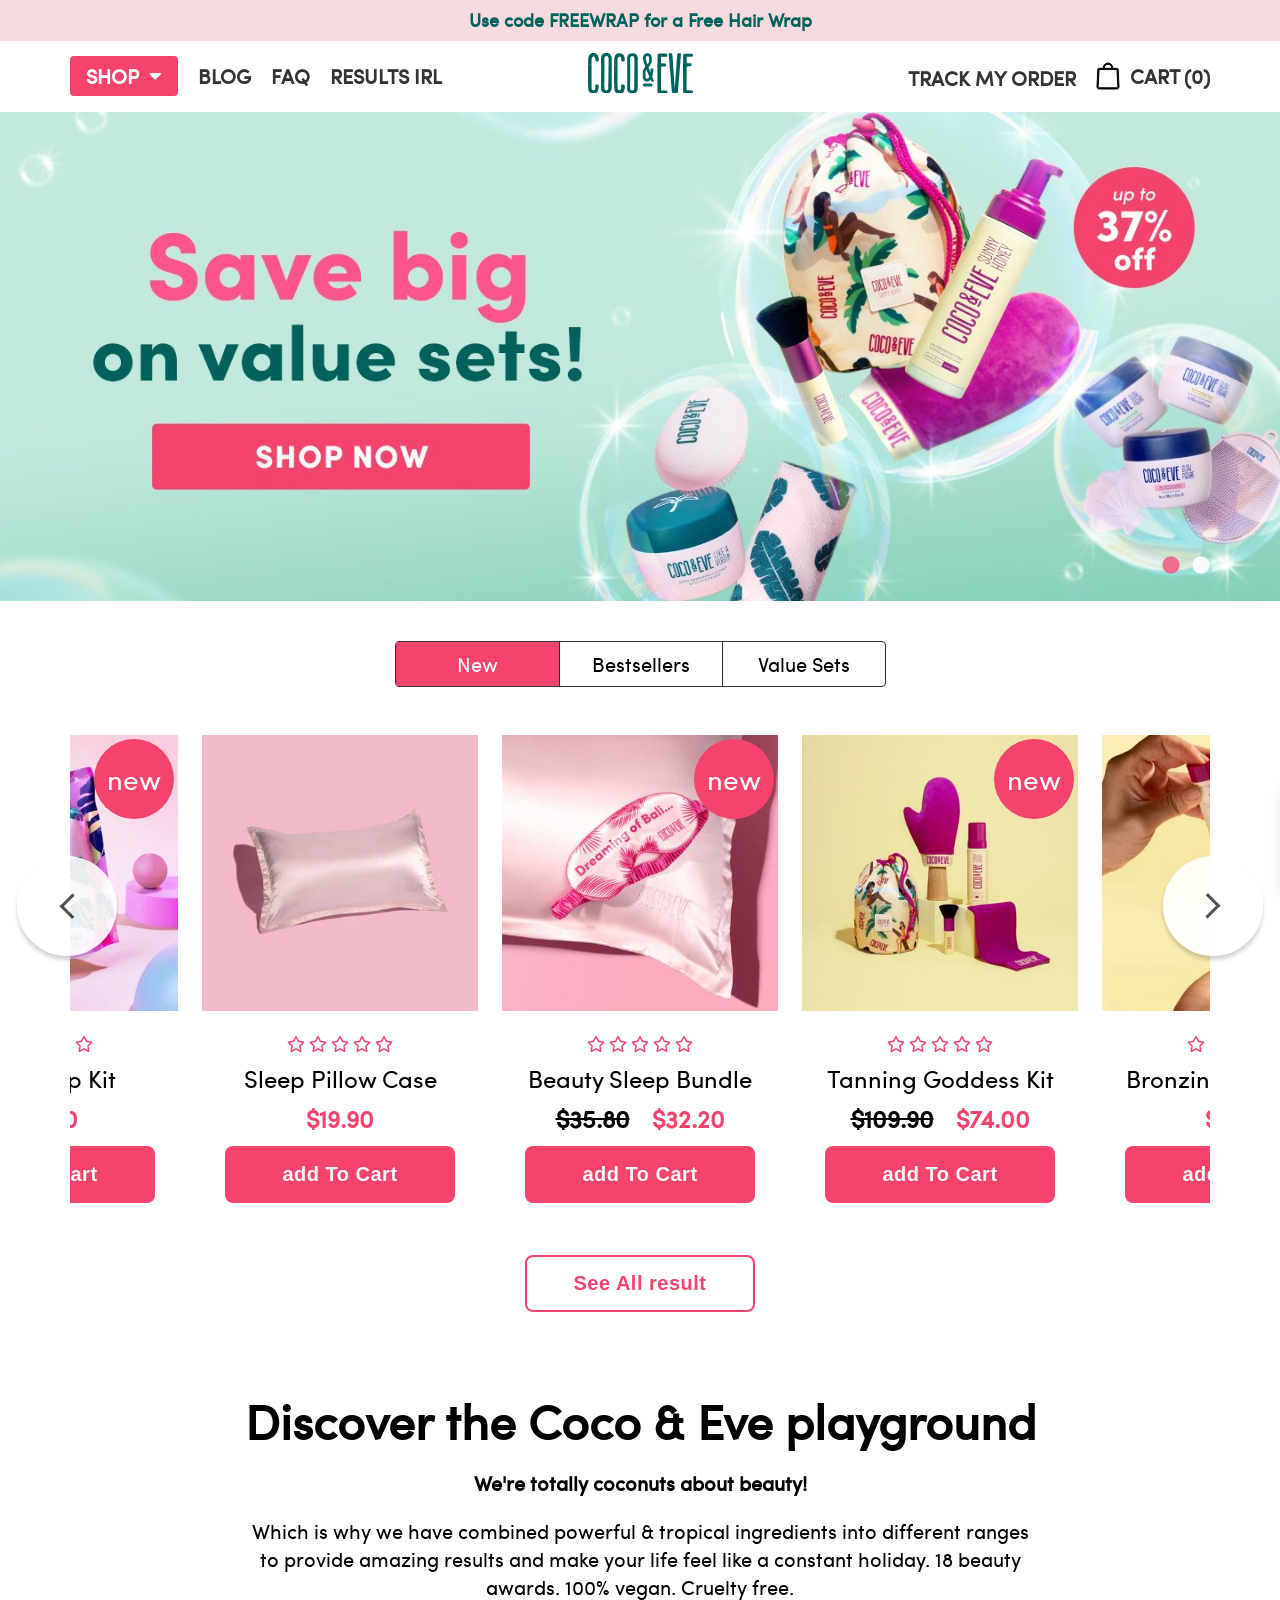
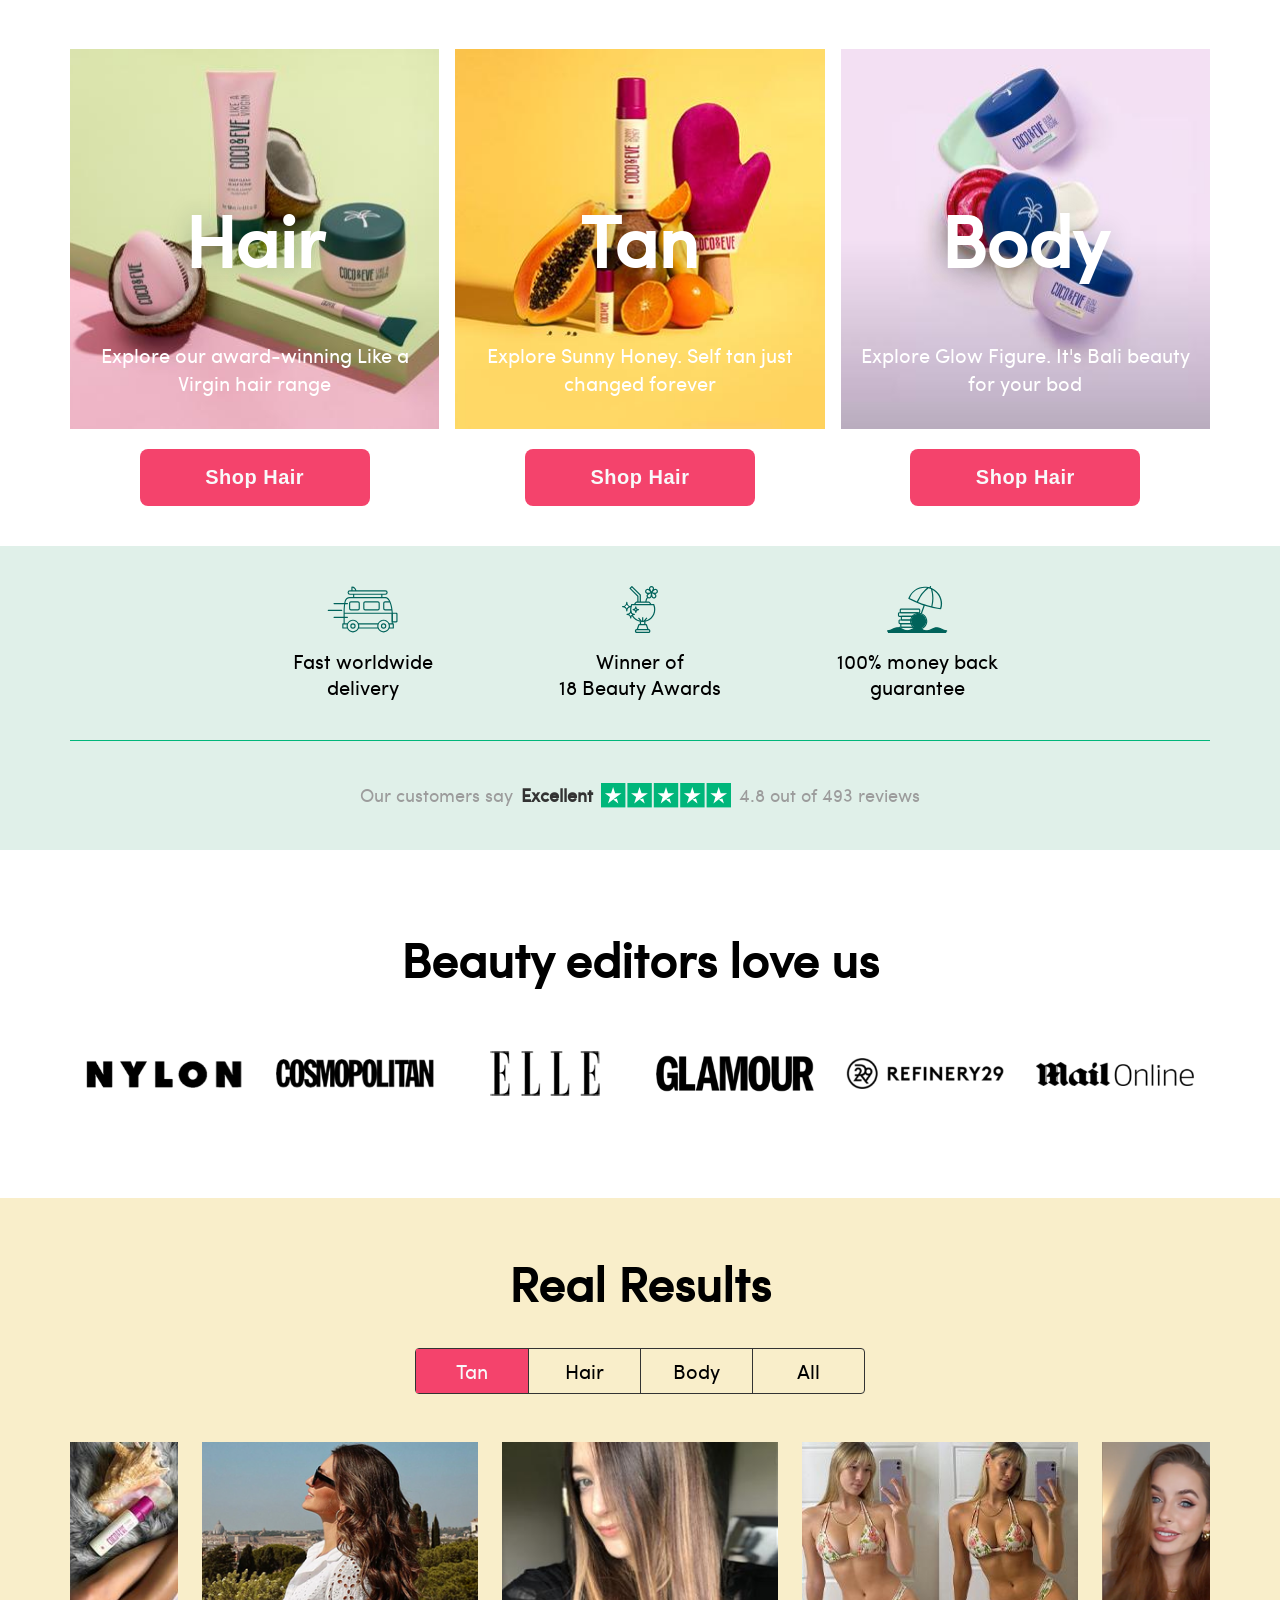
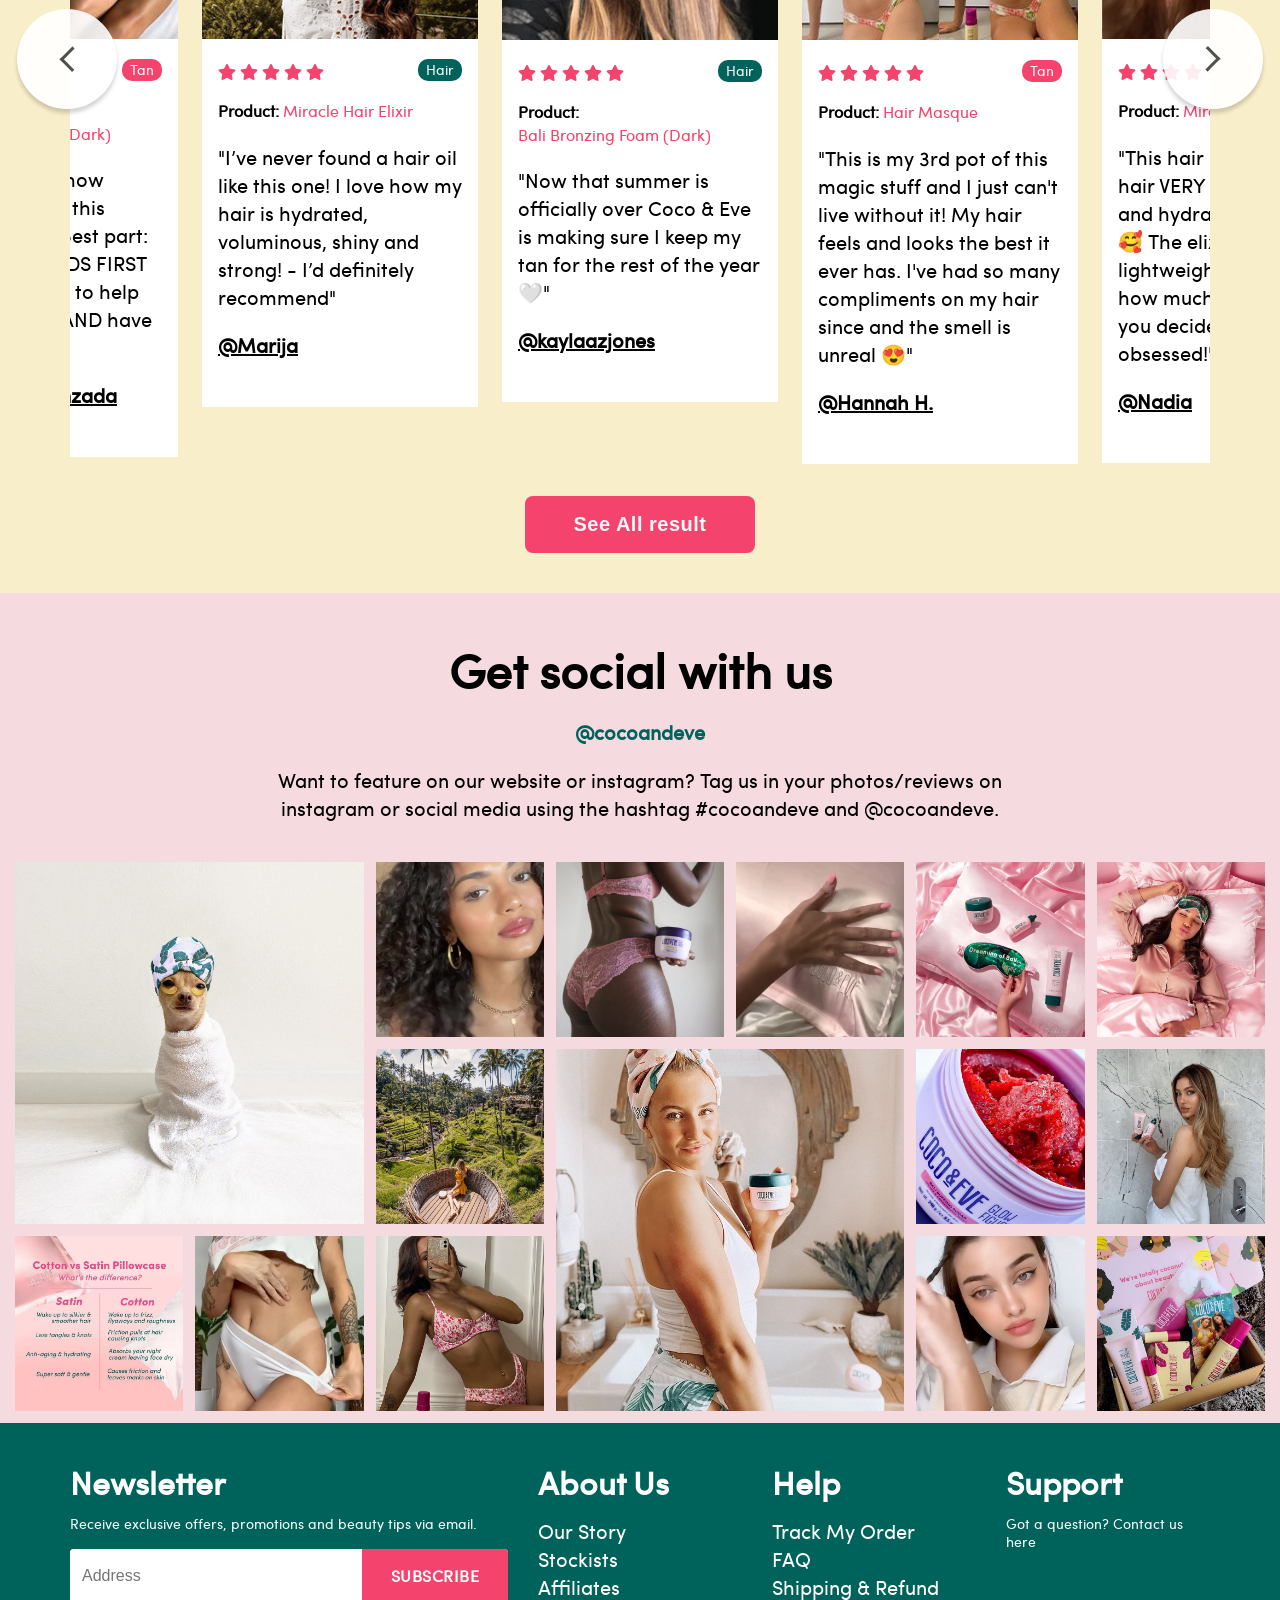
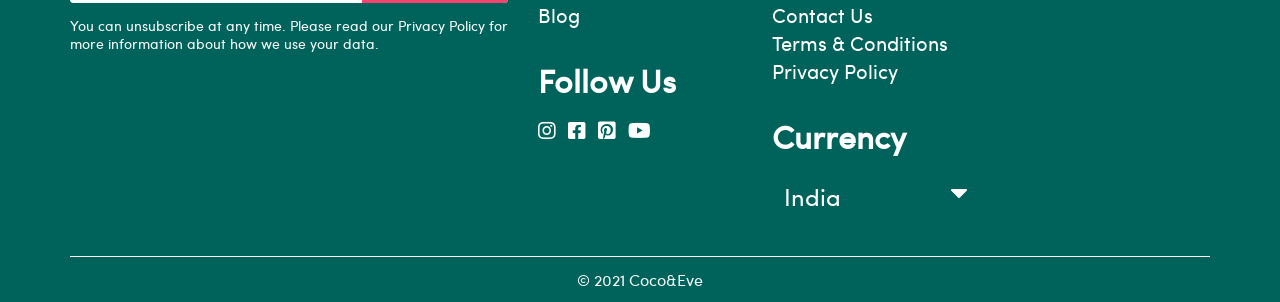
==== commit 97ffac22: "create blog, blog-post page and client changes done" ====
--- a/index.html
+++ b/index.html
@@ -132,7 +132,7 @@
                             <a href="#">Track My Order</a>
                         </li>
                         <li class="menu-item">
-                            <a href="#">Blog</a>
+                            <a href="blog.html">Blog</a>
                         </li>
                         <li class="menu-item">
                             <a href="#">Faq</a>
@@ -232,7 +232,7 @@
                             </ul>
                         </li>
                         <li class="menu-item">
-                            <a href="#">Blog</a>
+                            <a href="blog.html">Blog</a>
                         </li>
                         <li class="menu-item">
                             <a href="#">Faq</a>
@@ -286,7 +286,16 @@
 
             <!--sidebar-->
             <div id="mysidebar" class="sidebar">
-                <a href="javascript:void(0)" class="closebtn" onclick="closebtn()"><i class="fas fa-times"></i></a>
+                <a href="javascript:void(0)" class="closebtn" onclick="closebtn()">
+                    <svg xmlns="http://www.w3.org/2000/svg" width="26" height="26" viewBox="0 0 26 26">
+                        <g transform="rotate(45 13 13)">
+                          <path d="M-3.25 12.175a.8.8 0 0 1 .8-.8h31.306a.8.8 0 0 1 .8.8v1.65a.8.8 0 0 1-.8.8H-2.45a.8.8 0 0 1-.8-.8z"></path>
+                        </g>
+                        <g transform="rotate(-45 13 13)">
+                          <path d="M29.656 12.175a.8.8 0 0 0-.8-.8H-2.45a.8.8 0 0 0-.8.8v1.65a.8.8 0 0 0 .8.8h31.306a.8.8 0 0 0 .8-.8z"></path>
+                        </g>
+                      </svg>
+                </a>
                 <div class="sidebar_wrap">
                     <div class="side_box">
                         <h3>Your Cart</h3>
@@ -319,6 +328,7 @@
                         </ul>
                         <div class="subtotal_box">
                             <p class="sub">Subtotal <span>$99.30</span></p>
+                            <p class="sub">Shipping <span>$4.99</span></p>
                             <p><a href="#" id="promo">+ Apply a promo code</a></p>
                             <form class="form_container" id="promo_box">
                                 <div class="form_row col3">
@@ -997,7 +1007,7 @@
                         <li><a href="#">Our Story</a></li>
                         <li><a href="#">Stockists</a></li>
                         <li><a href="#">Affiliates</a></li>
-                        <li><a href="#">Blog</a></li>
+                        <li><a href="blog.html">Blog</a></li>
                     </ul>
                     <h3>Follow Us</h3>
                     <ul class="social">
--- a/css/style.css
+++ b/css/style.css
@@ -11,105 +11,83 @@
 .fal,
 .fad,
 .fab {
-    -moz-osx-font-smoothing: grayscale;
-    -webkit-font-smoothing: antialiased;
-    display: inline-block;
-    font-style: normal;
-    font-variant: normal;
-    text-rendering: auto;
-    line-height: 1;
-}
+  -moz-osx-font-smoothing: grayscale;
+  -webkit-font-smoothing: antialiased;
+  display: inline-block;
+  font-style: normal;
+  font-variant: normal;
+  text-rendering: auto;
+  line-height: 1; }
 
 .fa-lg {
-    font-size: 1.33333em;
-    line-height: 0.75em;
-    vertical-align: -.0667em;
-}
+  font-size: 1.33333em;
+  line-height: 0.75em;
+  vertical-align: -.0667em; }
 
 .fa-xs {
-    font-size: .75em;
-}
+  font-size: .75em; }
 
 .fa-sm {
-    font-size: .875em;
-}
+  font-size: .875em; }
 
 .fa-1x {
-    font-size: 1em;
-}
+  font-size: 1em; }
 
 .fa-2x {
-    font-size: 2em;
-}
+  font-size: 2em; }
 
 .fa-3x {
-    font-size: 3em;
-}
+  font-size: 3em; }
 
 .fa-4x {
-    font-size: 4em;
-}
+  font-size: 4em; }
 
 .fa-5x {
-    font-size: 5em;
-}
+  font-size: 5em; }
 
 .fa-6x {
-    font-size: 6em;
-}
+  font-size: 6em; }
 
 .fa-7x {
-    font-size: 7em;
-}
+  font-size: 7em; }
 
 .fa-8x {
-    font-size: 8em;
-}
+  font-size: 8em; }
 
 .fa-9x {
-    font-size: 9em;
-}
+  font-size: 9em; }
 
 .fa-10x {
-    font-size: 10em;
-}
+  font-size: 10em; }
 
 .fa-fw {
-    text-align: center;
-    width: 1.25em;
-}
+  text-align: center;
+  width: 1.25em; }
 
 .fa-ul {
-    list-style-type: none;
-    margin-left: 2.5em;
-    padding-left: 0;
-}
-
-.fa-ul > li {
-    position: relative;
-}
+  list-style-type: none;
+  margin-left: 2.5em;
+  padding-left: 0; }
+  .fa-ul > li {
+    position: relative; }
 
 .fa-li {
-    left: -2em;
-    position: absolute;
-    text-align: center;
-    width: 2em;
-    line-height: inherit;
-}
+  left: -2em;
+  position: absolute;
+  text-align: center;
+  width: 2em;
+  line-height: inherit; }
 
 .fa-border {
-    border: solid 0.08em #eee;
-    border-radius: .1em;
-    padding: .2em .25em .15em;
-}
+  border: solid 0.08em #eee;
+  border-radius: .1em;
+  padding: .2em .25em .15em; }
 
 .fa-pull-left {
-    float: left;
-}
+  float: left; }
 
 .fa-pull-right {
-    float: right;
-}
+  float: right; }
 
 .fa.fa-pull-left,
 .fas.fa-pull-left,
@@ -117,8 +95,7 @@
 .far.fa-pull-left,
 .fal.fa-pull-left,
 .fab.fa-pull-left {
-    margin-right: .3em;
-}
+  margin-right: .3em; }
 
 .fa.fa-pull-right,
 .fas.fa-pull-right,
@@ -126,79 +103,43 @@
 .far.fa-pull-right,
 .fal.fa-pull-right,
 .fab.fa-pull-right {
-    margin-left: .3em;
-}
+  margin-left: .3em; }
 
 .fa-spin {
-    -webkit-animation: fa-spin 2s infinite linear;
-    animation: fa-spin 2s infinite linear;
-}
+  animation: fa-spin 2s infinite linear; }
 
 .fa-pulse {
-    -webkit-animation: fa-spin 1s infinite steps(8);
-    animation: fa-spin 1s infinite steps(8);
-}
-
-@-webkit-keyframes fa-spin {
-    0% {
-        -webkit-transform: rotate(0deg);
-        transform: rotate(0deg);
-    }
-
-    100% {
-        -webkit-transform: rotate(360deg);
-        transform: rotate(360deg);
-    }
-}
+  animation: fa-spin 1s infinite steps(8); }
 
 @keyframes fa-spin {
-    0% {
-        -webkit-transform: rotate(0deg);
-        transform: rotate(0deg);
-    }
-
-    100% {
-        -webkit-transform: rotate(360deg);
-        transform: rotate(360deg);
-    }
-}
+  0% {
+    transform: rotate(0deg); }
+  100% {
+    transform: rotate(360deg); } }
 
 .fa-rotate-90 {
-    -ms-filter: "progid:DXImageTransform.Microsoft.BasicImage(rotation=1)";
-    -webkit-transform: rotate(90deg);
-    transform: rotate(90deg);
-}
+  -ms-filter: "progid:DXImageTransform.Microsoft.BasicImage(rotation=1)";
+  transform: rotate(90deg); }
 
 .fa-rotate-180 {
-    -ms-filter: "progid:DXImageTransform.Microsoft.BasicImage(rotation=2)";
-    -webkit-transform: rotate(180deg);
-    transform: rotate(180deg);
-}
+  -ms-filter: "progid:DXImageTransform.Microsoft.BasicImage(rotation=2)";
+  transform: rotate(180deg); }
 
 .fa-rotate-270 {
-    -ms-filter: "progid:DXImageTransform.Microsoft.BasicImage(rotation=3)";
-    -webkit-transform: rotate(270deg);
-    transform: rotate(270deg);
-}
+  -ms-filter: "progid:DXImageTransform.Microsoft.BasicImage(rotation=3)";
+  transform: rotate(270deg); }
 
 .fa-flip-horizontal {
-    -ms-filter: "progid:DXImageTransform.Microsoft.BasicImage(rotation=0, mirror=1)";
-    -webkit-transform: scale(-1, 1);
-    transform: scale(-1, 1);
-}
+  -ms-filter: "progid:DXImageTransform.Microsoft.BasicImage(rotation=0, mirror=1)";
+  transform: scale(-1, 1); }
 
 .fa-flip-vertical {
-    -ms-filter: "progid:DXImageTransform.Microsoft.BasicImage(rotation=2, mirror=1)";
-    -webkit-transform: scale(1, -1);
-    transform: scale(1, -1);
-}
-
-.fa-flip-both,
-.fa-flip-horizontal.fa-flip-vertical {
-    -ms-filter: "progid:DXImageTransform.Microsoft.BasicImage(rotation=2, mirror=1)";
-    -webkit-transform: scale(-1, -1);
-    transform: scale(-1, -1);
-}
+  -ms-filter: "progid:DXImageTransform.Microsoft.BasicImage(rotation=2, mirror=1)";
+  transform: scale(1, -1); }
+
+.fa-flip-both, .fa-flip-horizontal.fa-flip-vertical {
+  -ms-filter: "progid:DXImageTransform.Microsoft.BasicImage(rotation=2, mirror=1)";
+  transform: scale(-1, -1); }
 
 :root .fa-rotate-90,
 :root .fa-rotate-180,
@@ -206,9900 +147,7096 @@
 :root .fa-flip-horizontal,
 :root .fa-flip-vertical,
 :root .fa-flip-both {
-    -webkit-filter: none;
-    filter: none;
-}
+  filter: none; }
 
 .fa-stack {
-    display: inline-block;
-    height: 2em;
-    line-height: 2em;
-    position: relative;
-    vertical-align: middle;
-    width: 2.5em;
-}
+  display: inline-block;
+  height: 2em;
+  line-height: 2em;
+  position: relative;
+  vertical-align: middle;
+  width: 2.5em; }
 
 .fa-stack-1x,
 .fa-stack-2x {
-    left: 0;
-    position: absolute;
-    text-align: center;
-    width: 100%;
-}
+  left: 0;
+  position: absolute;
+  text-align: center;
+  width: 100%; }
 
 .fa-stack-1x {
-    line-height: inherit;
-}
+  line-height: inherit; }
 
 .fa-stack-2x {
-    font-size: 2em;
-}
+  font-size: 2em; }
 
 .fa-inverse {
-    color: #fff;
-}
+  color: #fff; }
 
 /* Font Awesome uses the Unicode Private Use Area (PUA) to ensure screen
 readers do not read off random characters that represent icons */
 .fa-500px:before {
-    content: "\f26e";
-}
+  content: "\f26e"; }
 
 .fa-accessible-icon:before {
-    content: "\f368";
-}
+  content: "\f368"; }
 
 .fa-accusoft:before {
-    content: "\f369";
-}
+  content: "\f369"; }
 
 .fa-acquisitions-incorporated:before {
-    content: "\f6af";
-}
+  content: "\f6af"; }
 
 .fa-ad:before {
-    content: "\f641";
-}
+  content: "\f641"; }
 
 .fa-address-book:before {
-    content: "\f2b9";
-}
+  content: "\f2b9"; }
 
 .fa-address-card:before {
-    content: "\f2bb";
-}
+  content: "\f2bb"; }
 
 .fa-adjust:before {
-    content: "\f042";
-}
+  content: "\f042"; }
 
 .fa-adn:before {
-    content: "\f170";
-}
+  content: "\f170"; }
 
 .fa-adobe:before {
-    content: "\f778";
-}
+  content: "\f778"; }
 
 .fa-adversal:before {
-    content: "\f36a";
-}
+  content: "\f36a"; }
 
 .fa-affiliatetheme:before {
-    content: "\f36b";
-}
+  content: "\f36b"; }
 
 .fa-air-freshener:before {
-    content: "\f5d0";
-}
+  content: "\f5d0"; }
 
 .fa-airbnb:before {
-    content: "\f834";
-}
+  content: "\f834"; }
 
 .fa-algolia:before {
-    content: "\f36c";
-}
+  content: "\f36c"; }
 
 .fa-align-center:before {
-    content: "\f037";
-}
+  content: "\f037"; }
 
 .fa-align-justify:before {
-    content: "\f039";
-}
+  content: "\f039"; }
 
 .fa-align-left:before {
-    content: "\f036";
-}
+  content: "\f036"; }
 
 .fa-align-right:before {
-    content: "\f038";
-}
+  content: "\f038"; }
 
 .fa-alipay:before {
-    content: "\f642";
-}
+  content: "\f642"; }
 
 .fa-allergies:before {
-    content: "\f461";
-}
+  content: "\f461"; }
 
 .fa-amazon:before {
-    content: "\f270";
-}
+  content: "\f270"; }
 
 .fa-amazon-pay:before {
-    content: "\f42c";
-}
+  content: "\f42c"; }
 
 .fa-ambulance:before {
-    content: "\f0f9";
-}
+  content: "\f0f9"; }
 
 .fa-american-sign-language-interpreting:before {
-    content: "\f2a3";
-}
+  content: "\f2a3"; }
 
 .fa-amilia:before {
-    content: "\f36d";
-}
+  content: "\f36d"; }
 
 .fa-anchor:before {
-    content: "\f13d";
-}
+  content: "\f13d"; }
 
 .fa-android:before {
-    content: "\f17b";
-}
+  content: "\f17b"; }
 
 .fa-angellist:before {
-    content: "\f209";
-}
+  content: "\f209"; }
 
 .fa-angle-double-down:before {
-    content: "\f103";
-}
+  content: "\f103"; }
 
 .fa-angle-double-left:before {
-    content: "\f100";
-}
+  content: "\f100"; }
 
 .fa-angle-double-right:before {
-    content: "\f101";
-}
+  content: "\f101"; }
 
 .fa-angle-double-up:before {
-    content: "\f102";
-}
+  content: "\f102"; }
 
 .fa-angle-down:before {
-    content: "\f107";
-}
+  content: "\f107"; }
 
 .fa-angle-left:before {
-    content: "\f104";
-}
+  content: "\f104"; }
 
 .fa-angle-right:before {
-    content: "\f105";
-}
+  content: "\f105"; }
 
 .fa-angle-up:before {
-    content: "\f106";
-}
+  content: "\f106"; }
 
 .fa-angry:before {
-    content: "\f556";
-}
+  content: "\f556"; }
 
 .fa-angrycreative:before {
-    content: "\f36e";
-}
+  content: "\f36e"; }
 
 .fa-angular:before {
-    content: "\f420";
-}
+  content: "\f420"; }
 
 .fa-ankh:before {
-    content: "\f644";
-}
+  content: "\f644"; }
 
 .fa-app-store:before {
-    content: "\f36f";
-}
+  content: "\f36f"; }
 
 .fa-app-store-ios:before {
-    content: "\f370";
-}
+  content: "\f370"; }
 
 .fa-apper:before {
-    content: "\f371";
-}
+  content: "\f371"; }
 
 .fa-apple:before {
-    content: "\f179";
-}
+  content: "\f179"; }
 
 .fa-apple-alt:before {
-    content: "\f5d1";
-}
+  content: "\f5d1"; }
 
 .fa-apple-pay:before {
-    content: "\f415";
-}
+  content: "\f415"; }
 
 .fa-archive:before {
-    content: "\f187";
-}
+  content: "\f187"; }
 
 .fa-archway:before {
-    content: "\f557";
-}
+  content: "\f557"; }
 
 .fa-arrow-alt-circle-down:before {
-    content: "\f358";
-}
+  content: "\f358"; }
 
 .fa-arrow-alt-circle-left:before {
-    content: "\f359";
-}
+  content: "\f359"; }
 
 .fa-arrow-alt-circle-right:before {
-    content: "\f35a";
-}
+  content: "\f35a"; }
 
 .fa-arrow-alt-circle-up:before {
-    content: "\f35b";
-}
+  content: "\f35b"; }
 
 .fa-arrow-circle-down:before {
-    content: "\f0ab";
-}
+  content: "\f0ab"; }
 
 .fa-arrow-circle-left:before {
-    content: "\f0a8";
-}
+  content: "\f0a8"; }
 
 .fa-arrow-circle-right:before {
-    content: "\f0a9";
-}
+  content: "\f0a9"; }
 
 .fa-arrow-circle-up:before {
-    content: "\f0aa";
-}
+  content: "\f0aa"; }
 
 .fa-arrow-down:before {
-    content: "\f063";
-}
+  content: "\f063"; }
 
 .fa-arrow-left:before {
-    content: "\f060";
-}
+  content: "\f060"; }
 
 .fa-arrow-right:before {
-    content: "\f061";
-}
+  content: "\f061"; }
 
 .fa-arrow-up:before {
-    content: "\f062";
-}
+  content: "\f062"; }
 
 .fa-arrows-alt:before {
-    content: "\f0b2";
-}
+  content: "\f0b2"; }
 
 .fa-arrows-alt-h:before {
-    content: "\f337";
-}
+  content: "\f337"; }
 
 .fa-arrows-alt-v:before {
-    content: "\f338";
-}
+  content: "\f338"; }
 
 .fa-artstation:before {
-    content: "\f77a";
-}
+  content: "\f77a"; }
 
 .fa-assistive-listening-systems:before {
-    content: "\f2a2";
-}
+  content: "\f2a2"; }
 
 .fa-asterisk:before {
-    content: "\f069";
-}
+  content: "\f069"; }
 
 .fa-asymmetrik:before {
-    content: "\f372";
-}
+  content: "\f372"; }
 
 .fa-at:before {
-    content: "\f1fa";
-}
+  content: "\f1fa"; }
 
 .fa-atlas:before {
-    content: "\f558";
-}
+  content: "\f558"; }
 
 .fa-atlassian:before {
-    content: "\f77b";
-}
+  content: "\f77b"; }
 
 .fa-atom:before {
-    content: "\f5d2";
-}
+  content: "\f5d2"; }
 
 .fa-audible:before {
-    content: "\f373";
-}
+  content: "\f373"; }
 
 .fa-audio-description:before {
-    content: "\f29e";
-}
+  content: "\f29e"; }
 
 .fa-autoprefixer:before {
-    content: "\f41c";
-}
+  content: "\f41c"; }
 
 .fa-avianex:before {
-    content: "\f374";
-}
+  content: "\f374"; }
 
 .fa-aviato:before {
-    content: "\f421";
-}
+  content: "\f421"; }
 
 .fa-award:before {
-    content: "\f559";
-}
+  content: "\f559"; }
 
 .fa-aws:before {
-    content: "\f375";
-}
+  content: "\f375"; }
 
 .fa-baby:before {
-    content: "\f77c";
-}
+  content: "\f77c"; }
 
 .fa-baby-carriage:before {
-    content: "\f77d";
-}
+  content: "\f77d"; }
 
 .fa-backspace:before {
-    content: "\f55a";
-}
+  content: "\f55a"; }
 
 .fa-backward:before {
-    content: "\f04a";
-}
+  content: "\f04a"; }
 
 .fa-bacon:before {
-    content: "\f7e5";
-}
+  content: "\f7e5"; }
 
 .fa-balance-scale:before {
-    content: "\f24e";
-}
+  content: "\f24e"; }
 
 .fa-balance-scale-left:before {
-    content: "\f515";
-}
+  content: "\f515"; }
 
 .fa-balance-scale-right:before {
-    content: "\f516";
-}
+  content: "\f516"; }
 
 .fa-ban:before {
-    content: "\f05e";
-}
+  content: "\f05e"; }
 
 .fa-band-aid:before {
-    content: "\f462";
-}
+  content: "\f462"; }
 
 .fa-bandcamp:before {
-    content: "\f2d5";
-}
+  content: "\f2d5"; }
 
 .fa-barcode:before {
-    content: "\f02a";
-}
+  content: "\f02a"; }
 
 .fa-bars:before {
-    content: "\f0c9";
-}
+  content: "\f0c9"; }
 
 .fa-baseball-ball:before {
-    content: "\f433";
-}
+  content: "\f433"; }
 
 .fa-basketball-ball:before {
-    content: "\f434";
-}
+  content: "\f434"; }
 
 .fa-bath:before {
-    content: "\f2cd";
-}
+  content: "\f2cd"; }
 
 .fa-battery-empty:before {
-    content: "\f244";
-}
+  content: "\f244"; }
 
 .fa-battery-full:before {
-    content: "\f240";
-}
+  content: "\f240"; }
 
 .fa-battery-half:before {
-    content: "\f242";
-}
+  content: "\f242"; }
 
 .fa-battery-quarter:before {
-    content: "\f243";
-}
+  content: "\f243"; }
 
 .fa-battery-three-quarters:before {
-    content: "\f241";
-}
+  content: "\f241"; }
 
 .fa-battle-net:before {
-    content: "\f835";
-}
+  content: "\f835"; }
 
 .fa-bed:before {
-    content: "\f236";
-}
+  content: "\f236"; }
 
 .fa-beer:before {
-    content: "\f0fc";
-}
+  content: "\f0fc"; }
 
 .fa-behance:before {
-    content: "\f1b4";
-}
+  content: "\f1b4"; }
 
 .fa-behance-square:before {
-    content: "\f1b5";
-}
+  content: "\f1b5"; }
 
 .fa-bell:before {
-    content: "\f0f3";
-}
+  content: "\f0f3"; }
 
 .fa-bell-slash:before {
-    content: "\f1f6";
-}
+  content: "\f1f6"; }
 
 .fa-bezier-curve:before {
-    content: "\f55b";
-}
+  content: "\f55b"; }
 
 .fa-bible:before {
-    content: "\f647";
-}
+  content: "\f647"; }
 
 .fa-bicycle:before {
-    content: "\f206";
-}
+  content: "\f206"; }
 
 .fa-biking:before {
-    content: "\f84a";
-}
+  content: "\f84a"; }
 
 .fa-bimobject:before {
-    content: "\f378";
-}
+  content: "\f378"; }
 
 .fa-binoculars:before {
-    content: "\f1e5";
-}
+  content: "\f1e5"; }
 
 .fa-biohazard:before {
-    content: "\f780";
-}
+  content: "\f780"; }
 
 .fa-birthday-cake:before {
-    content: "\f1fd";
-}
+  content: "\f1fd"; }
 
 .fa-bitbucket:before {
-    content: "\f171";
-}
+  content: "\f171"; }
 
 .fa-bitcoin:before {
-    content: "\f379";
-}
+  content: "\f379"; }
 
 .fa-bity:before {
-    content: "\f37a";
-}
+  content: "\f37a"; }
 
 .fa-black-tie:before {
-    content: "\f27e";
-}
+  content: "\f27e"; }
 
 .fa-blackberry:before {
-    content: "\f37b";
-}
+  content: "\f37b"; }
 
 .fa-blender:before {
-    content: "\f517";
-}
+  content: "\f517"; }
 
 .fa-blender-phone:before {
-    content: "\f6b6";
-}
+  content: "\f6b6"; }
 
 .fa-blind:before {
-    content: "\f29d";
-}
+  content: "\f29d"; }
 
 .fa-blog:before {
-    content: "\f781";
-}
+  content: "\f781"; }
 
 .fa-blogger:before {
-    content: "\f37c";
-}
+  content: "\f37c"; }
 
 .fa-blogger-b:before {
-    content: "\f37d";
-}
+  content: "\f37d"; }
 
 .fa-bluetooth:before {
-    content: "\f293";
-}
+  content: "\f293"; }
 
 .fa-bluetooth-b:before {
-    content: "\f294";
-}
+  content: "\f294"; }
 
 .fa-bold:before {
-    content: "\f032";
-}
+  content: "\f032"; }
 
 .fa-bolt:before {
-    content: "\f0e7";
-}
+  content: "\f0e7"; }
 
 .fa-bomb:before {
-    content: "\f1e2";
-}
+  content: "\f1e2"; }
 
 .fa-bone:before {
-    content: "\f5d7";
-}
+  content: "\f5d7"; }
 
 .fa-bong:before {
-    content: "\f55c";
-}
+  content: "\f55c"; }
 
 .fa-book:before {
-    content: "\f02d";
-}
+  content: "\f02d"; }
 
 .fa-book-dead:before {
-    content: "\f6b7";
-}
+  content: "\f6b7"; }
 
 .fa-book-medical:before {
-    content: "\f7e6";
-}
+  content: "\f7e6"; }
 
 .fa-book-open:before {
-    content: "\f518";
-}
+  content: "\f518"; }
 
 .fa-book-reader:before {
-    content: "\f5da";
-}
+  content: "\f5da"; }
 
 .fa-bookmark:before {
-    content: "\f02e";
-}
+  content: "\f02e"; }
 
 .fa-bootstrap:before {
-    content: "\f836";
-}
+  content: "\f836"; }
 
 .fa-border-all:before {
-    content: "\f84c";
-}
+  content: "\f84c"; }
 
 .fa-border-none:before {
-    content: "\f850";
-}
+  content: "\f850"; }
 
 .fa-border-style:before {
-    content: "\f853";
-}
+  content: "\f853"; }
 
 .fa-bowling-ball:before {
-    content: "\f436";
-}
+  content: "\f436"; }
 
 .fa-box:before {
-    content: "\f466";
-}
+  content: "\f466"; }
 
 .fa-box-open:before {
-    content: "\f49e";
-}
+  content: "\f49e"; }
 
 .fa-boxes:before {
-    content: "\f468";
-}
+  content: "\f468"; }
 
 .fa-braille:before {
-    content: "\f2a1";
-}
+  content: "\f2a1"; }
 
 .fa-brain:before {
-    content: "\f5dc";
-}
+  content: "\f5dc"; }
 
 .fa-bread-slice:before {
-    content: "\f7ec";
-}
+  content: "\f7ec"; }
 
 .fa-briefcase:before {
-    content: "\f0b1";
-}
+  content: "\f0b1"; }
 
 .fa-briefcase-medical:before {
-    content: "\f469";
-}
+  content: "\f469"; }
 
 .fa-broadcast-tower:before {
-    content: "\f519";
-}
+  content: "\f519"; }
 
 .fa-broom:before {
-    content: "\f51a";
-}
+  content: "\f51a"; }
 
 .fa-brush:before {
-    content: "\f55d";
-}
+  content: "\f55d"; }
 
 .fa-btc:before {
-    content: "\f15a";
-}
+  content: "\f15a"; }
 
 .fa-buffer:before {
-    content: "\f837";
-}
+  content: "\f837"; }
 
 .fa-bug:before {
-    content: "\f188";
-}
+  content: "\f188"; }
 
 .fa-building:before {
-    content: "\f1ad";
-}
+  content: "\f1ad"; }
 
 .fa-bullhorn:before {
-    content: "\f0a1";
-}
+  content: "\f0a1"; }
 
 .fa-bullseye:before {
-    content: "\f140";
-}
+  content: "\f140"; }
 
 .fa-burn:before {
-    content: "\f46a";
-}
+  content: "\f46a"; }
 
 .fa-buromobelexperte:before {
-    content: "\f37f";
-}
+  content: "\f37f"; }
 
 .fa-bus:before {
-    content: "\f207";
-}
+  content: "\f207"; }
 
 .fa-bus-alt:before {
-    content: "\f55e";
-}
+  content: "\f55e"; }
 
 .fa-business-time:before {
-    content: "\f64a";
-}
+  content: "\f64a"; }
 
 .fa-buysellads:before {
-    content: "\f20d";
-}
+  content: "\f20d"; }
 
 .fa-calculator:before {
-    content: "\f1ec";
-}
+  content: "\f1ec"; }
 
 .fa-calendar:before {
-    content: "\f133";
-}
+  content: "\f133"; }
 
 .fa-calendar-alt:before {
-    content: "\f073";
-}
+  content: "\f073"; }
 
 .fa-calendar-check:before {
-    content: "\f274";
-}
+  content: "\f274"; }
 
 .fa-calendar-day:before {
-    content: "\f783";
-}
+  content: "\f783"; }
 
 .fa-calendar-minus:before {
-    content: "\f272";
-}
+  content: "\f272"; }
 
 .fa-calendar-plus:before {
-    content: "\f271";
-}
+  content: "\f271"; }
 
 .fa-calendar-times:before {
-    content: "\f273";
-}
+  content: "\f273"; }
 
 .fa-calendar-week:before {
-    content: "\f784";
-}
+  content: "\f784"; }
 
 .fa-camera:before {
-    content: "\f030";
-}
+  content: "\f030"; }
 
 .fa-camera-retro:before {
-    content: "\f083";
-}
+  content: "\f083"; }
 
 .fa-campground:before {
-    content: "\f6bb";
-}
+  content: "\f6bb"; }
 
 .fa-canadian-maple-leaf:before {
-    content: "\f785";
-}
+  content: "\f785"; }
 
 .fa-candy-cane:before {
-    content: "\f786";
-}
+  content: "\f786"; }
 
 .fa-cannabis:before {
-    content: "\f55f";
-}
+  content: "\f55f"; }
 
 .fa-capsules:before {
-    content: "\f46b";
-}
+  content: "\f46b"; }
 
 .fa-car:before {
-    content: "\f1b9";
-}
+  content: "\f1b9"; }
 
 .fa-car-alt:before {
-    content: "\f5de";
-}
+  content: "\f5de"; }
 
 .fa-car-battery:before {
-    content: "\f5df";
-}
+  content: "\f5df"; }
 
 .fa-car-crash:before {
-    content: "\f5e1";
-}
+  content: "\f5e1"; }
 
 .fa-car-side:before {
-    content: "\f5e4";
-}
+  content: "\f5e4"; }
 
 .fa-caret-down:before {
-    content: "\f0d7";
-}
+  content: "\f0d7"; }
 
 .fa-caret-left:before {
-    content: "\f0d9";
-}
+  content: "\f0d9"; }
 
 .fa-caret-right:before {
-    content: "\f0da";
-}
+  content: "\f0da"; }
 
 .fa-caret-square-down:before {
-    content: "\f150";
-}
+  content: "\f150"; }
 
 .fa-caret-square-left:before {
-    content: "\f191";
-}
+  content: "\f191"; }
 
 .fa-caret-square-right:before {
-    content: "\f152";
-}
+  content: "\f152"; }
 
 .fa-caret-square-up:before {
-    content: "\f151";
-}
+  content: "\f151"; }
 
 .fa-caret-up:before {
-    content: "\f0d8";
-}
+  content: "\f0d8"; }
 
 .fa-carrot:before {
-    content: "\f787";
-}
+  content: "\f787"; }
 
 .fa-cart-arrow-down:before {
-    content: "\f218";
-}
+  content: "\f218"; }
 
 .fa-cart-plus:before {
-    content: "\f217";
-}
+  content: "\f217"; }
 
 .fa-cash-register:before {
-    content: "\f788";
-}
+  content: "\f788"; }
 
 .fa-cat:before {
-    content: "\f6be";
-}
+  content: "\f6be"; }
 
 .fa-cc-amazon-pay:before {
-    content: "\f42d";
-}
+  content: "\f42d"; }
 
 .fa-cc-amex:before {
-    content: "\f1f3";
-}
+  content: "\f1f3"; }
 
 .fa-cc-apple-pay:before {
-    content: "\f416";
-}
+  content: "\f416"; }
 
 .fa-cc-diners-club:before {
-    content: "\f24c";
-}
+  content: "\f24c"; }
 
 .fa-cc-discover:before {
-    content: "\f1f2";
-}
+  content: "\f1f2"; }
 
 .fa-cc-jcb:before {
-    content: "\f24b";
-}
+  content: "\f24b"; }
 
 .fa-cc-mastercard:before {
-    content: "\f1f1";
-}
+  content: "\f1f1"; }
 
 .fa-cc-paypal:before {
-    content: "\f1f4";
-}
+  content: "\f1f4"; }
 
 .fa-cc-stripe:before {
-    content: "\f1f5";
-}
+  content: "\f1f5"; }
 
 .fa-cc-visa:before {
-    content: "\f1f0";
-}
+  content: "\f1f0"; }
 
 .fa-centercode:before {
-    content: "\f380";
-}
+  content: "\f380"; }
 
 .fa-centos:before {
-    content: "\f789";
-}
+  content: "\f789"; }
 
 .fa-certificate:before {
-    content: "\f0a3";
-}
+  content: "\f0a3"; }
 
 .fa-chair:before {
-    content: "\f6c0";
-}
+  content: "\f6c0"; }
 
 .fa-chalkboard:before {
-    content: "\f51b";
-}
+  content: "\f51b"; }
 
 .fa-chalkboard-teacher:before {
-    content: "\f51c";
-}
+  content: "\f51c"; }
 
 .fa-charging-station:before {
-    content: "\f5e7";
-}
+  content: "\f5e7"; }
 
 .fa-chart-area:before {
-    content: "\f1fe";
-}
+  content: "\f1fe"; }
 
 .fa-chart-bar:before {
-    content: "\f080";
-}
+  content: "\f080"; }
 
 .fa-chart-line:before {
-    content: "\f201";
-}
+  content: "\f201"; }
 
 .fa-chart-pie:before {
-    content: "\f200";
-}
+  content: "\f200"; }
 
 .fa-check:before {
-    content: "\f00c";
-}
+  content: "\f00c"; }
 
 .fa-check-circle:before {
-    content: "\f058";
-}
+  content: "\f058"; }
 
 .fa-check-double:before {
-    content: "\f560";
-}
+  content: "\f560"; }
 
 .fa-check-square:before {
-    content: "\f14a";
-}
+  content: "\f14a"; }
 
 .fa-cheese:before {
-    content: "\f7ef";
-}
+  content: "\f7ef"; }
 
 .fa-chess:before {
-    content: "\f439";
-}
+  content: "\f439"; }
 
 .fa-chess-bishop:before {
-    content: "\f43a";
-}
+  content: "\f43a"; }
 
 .fa-chess-board:before {
-    content: "\f43c";
-}
+  content: "\f43c"; }
 
 .fa-chess-king:before {
-    content: "\f43f";
-}
+  content: "\f43f"; }
 
 .fa-chess-knight:before {
-    content: "\f441";
-}
+  content: "\f441"; }
 
 .fa-chess-pawn:before {
-    content: "\f443";
-}
+  content: "\f443"; }
 
 .fa-chess-queen:before {
-    content: "\f445";
-}
+  content: "\f445"; }
 
 .fa-chess-rook:before {
-    content: "\f447";
-}
+  content: "\f447"; }
 
 .fa-chevron-circle-down:before {
-    content: "\f13a";
-}
+  content: "\f13a"; }
 
 .fa-chevron-circle-left:before {
-    content: "\f137";
-}
+  content: "\f137"; }
 
 .fa-chevron-circle-right:before {
-    content: "\f138";
-}
+  content: "\f138"; }
 
 .fa-chevron-circle-up:before {
-    content: "\f139";
-}
+  content: "\f139"; }
 
 .fa-chevron-down:before {
-    content: "\f078";
-}
+  content: "\f078"; }
 
 .fa-chevron-left:before {
-    content: "\f053";
-}
+  content: "\f053"; }
 
 .fa-chevron-right:before {
-    content: "\f054";
-}
+  content: "\f054"; }
 
 .fa-chevron-up:before {
-    content: "\f077";
-}
+  content: "\f077"; }
 
 .fa-child:before {
-    content: "\f1ae";
-}
+  content: "\f1ae"; }
 
 .fa-chrome:before {
-    content: "\f268";
-}
+  content: "\f268"; }
 
 .fa-chromecast:before {
-    content: "\f838";
-}
+  content: "\f838"; }
 
 .fa-church:before {
-    content: "\f51d";
-}
+  content: "\f51d"; }
 
 .fa-circle:before {
-    content: "\f111";
-}
+  content: "\f111"; }
 
 .fa-circle-notch:before {
-    content: "\f1ce";
-}
+  content: "\f1ce"; }
 
 .fa-city:before {
-    content: "\f64f";
-}
+  content: "\f64f"; }
 
 .fa-clinic-medical:before {
-    content: "\f7f2";
-}
+  content: "\f7f2"; }
 
 .fa-clipboard:before {
-    content: "\f328";
-}
+  content: "\f328"; }
 
 .fa-clipboard-check:before {
-    content: "\f46c";
-}
+  content: "\f46c"; }
 
 .fa-clipboard-list:before {
-    content: "\f46d";
-}
+  content: "\f46d"; }
 
 .fa-clock:before {
-    content: "\f017";
-}
+  content: "\f017"; }
 
 .fa-clone:before {
-    content: "\f24d";
-}
+  content: "\f24d"; }
 
 .fa-closed-captioning:before {
-    content: "\f20a";
-}
+  content: "\f20a"; }
 
 .fa-cloud:before {
-    content: "\f0c2";
-}
+  content: "\f0c2"; }
 
 .fa-cloud-download-alt:before {
-    content: "\f381";
-}
+  content: "\f381"; }
 
 .fa-cloud-meatball:before {
-    content: "\f73b";
-}
+  content: "\f73b"; }
 
 .fa-cloud-moon:before {
-    content: "\f6c3";
-}
+  content: "\f6c3"; }
 
 .fa-cloud-moon-rain:before {
-    content: "\f73c";
-}
+  content: "\f73c"; }
 
 .fa-cloud-rain:before {
-    content: "\f73d";
-}
+  content: "\f73d"; }
 
 .fa-cloud-showers-heavy:before {
-    content: "\f740";
-}
+  content: "\f740"; }
 
 .fa-cloud-sun:before {
-    content: "\f6c4";
-}
+  content: "\f6c4"; }
 
 .fa-cloud-sun-rain:before {
-    content: "\f743";
-}
+  content: "\f743"; }
 
 .fa-cloud-upload-alt:before {
-    content: "\f382";
-}
+  content: "\f382"; }
 
 .fa-cloudscale:before {
-    content: "\f383";
-}
+  content: "\f383"; }
 
 .fa-cloudsmith:before {
-    content: "\f384";
-}
+  content: "\f384"; }
 
 .fa-cloudversify:before {
-    content: "\f385";
-}
+  content: "\f385"; }
 
 .fa-cocktail:before {
-    content: "\f561";
-}
+  content: "\f561"; }
 
 .fa-code:before {
-    content: "\f121";
-}
+  content: "\f121"; }
 
 .fa-code-branch:before {
-    content: "\f126";
-}
+  content: "\f126"; }
 
 .fa-codepen:before {
-    content: "\f1cb";
-}
+  content: "\f1cb"; }
 
 .fa-codiepie:before {
-    content: "\f284";
-}
+  content: "\f284"; }
 
 .fa-coffee:before {
-    content: "\f0f4";
-}
+  content: "\f0f4"; }
 
 .fa-cog:before {
-    content: "\f013";
-}
+  content: "\f013"; }
 
 .fa-cogs:before {
-    content: "\f085";
-}
+  content: "\f085"; }
 
 .fa-coins:before {
-    content: "\f51e";
-}
+  content: "\f51e"; }
 
 .fa-columns:before {
-    content: "\f0db";
-}
+  content: "\f0db"; }
 
 .fa-comment:before {
-    content: "\f075";
-}
+  content: "\f075"; }
 
 .fa-comment-alt:before {
-    content: "\f27a";
-}
+  content: "\f27a"; }
 
 .fa-comment-dollar:before {
-    content: "\f651";
-}
+  content: "\f651"; }
 
 .fa-comment-dots:before {
-    content: "\f4ad";
-}
+  content: "\f4ad"; }
 
 .fa-comment-medical:before {
-    content: "\f7f5";
-}
+  content: "\f7f5"; }
 
 .fa-comment-slash:before {
-    content: "\f4b3";
-}
+  content: "\f4b3"; }
 
 .fa-comments:before {
-    content: "\f086";
-}
+  content: "\f086"; }
 
 .fa-comments-dollar:before {
-    content: "\f653";
-}
+  content: "\f653"; }
 
 .fa-compact-disc:before {
-    content: "\f51f";
-}
+  content: "\f51f"; }
 
 .fa-compass:before {
-    content: "\f14e";
-}
+  content: "\f14e"; }
 
 .fa-compress:before {
-    content: "\f066";
-}
+  content: "\f066"; }
 
 .fa-compress-arrows-alt:before {
-    content: "\f78c";
-}
+  content: "\f78c"; }
 
 .fa-concierge-bell:before {
-    content: "\f562";
-}
+  content: "\f562"; }
 
 .fa-confluence:before {
-    content: "\f78d";
-}
+  content: "\f78d"; }
 
 .fa-connectdevelop:before {
-    content: "\f20e";
-}
+  content: "\f20e"; }
 
 .fa-contao:before {
-    content: "\f26d";
-}
+  content: "\f26d"; }
 
 .fa-cookie:before {
-    content: "\f563";
-}
+  content: "\f563"; }
 
 .fa-cookie-bite:before {
-    content: "\f564";
-}
+  content: "\f564"; }
 
 .fa-copy:before {
-    content: "\f0c5";
-}
+  content: "\f0c5"; }
 
 .fa-copyright:before {
-    content: "\f1f9";
-}
+  content: "\f1f9"; }
 
 .fa-cotton-bureau:before {
-    content: "\f89e";
-}
+  content: "\f89e"; }
 
 .fa-couch:before {
-    content: "\f4b8";
-}
+  content: "\f4b8"; }
 
 .fa-cpanel:before {
-    content: "\f388";
-}
+  content: "\f388"; }
 
 .fa-creative-commons:before {
-    content: "\f25e";
-}
+  content: "\f25e"; }
 
 .fa-creative-commons-by:before {
-    content: "\f4e7";
-}
+  content: "\f4e7"; }
 
 .fa-creative-commons-nc:before {
-    content: "\f4e8";
-}
+  content: "\f4e8"; }
 
 .fa-creative-commons-nc-eu:before {
-    content: "\f4e9";
-}
+  content: "\f4e9"; }
 
 .fa-creative-commons-nc-jp:before {
-    content: "\f4ea";
-}
+  content: "\f4ea"; }
 
 .fa-creative-commons-nd:before {
-    content: "\f4eb";
-}
+  content: "\f4eb"; }
 
 .fa-creative-commons-pd:before {
-    content: "\f4ec";
-}
+  content: "\f4ec"; }
 
 .fa-creative-commons-pd-alt:before {
-    content: "\f4ed";
-}
+  content: "\f4ed"; }
 
 .fa-creative-commons-remix:before {
-    content: "\f4ee";
-}
+  content: "\f4ee"; }
 
 .fa-creative-commons-sa:before {
-    content: "\f4ef";
-}
+  content: "\f4ef"; }
 
 .fa-creative-commons-sampling:before {
-    content: "\f4f0";
-}
+  content: "\f4f0"; }
 
 .fa-creative-commons-sampling-plus:before {
-    content: "\f4f1";
-}
+  content: "\f4f1"; }
 
 .fa-creative-commons-share:before {
-    content: "\f4f2";
-}
+  content: "\f4f2"; }
 
 .fa-creative-commons-zero:before {
-    content: "\f4f3";
-}
+  content: "\f4f3"; }
 
 .fa-credit-card:before {
-    content: "\f09d";
-}
+  content: "\f09d"; }
 
 .fa-critical-role:before {
-    content: "\f6c9";
-}
+  content: "\f6c9"; }
 
 .fa-crop:before {
-    content: "\f125";
-}
+  content: "\f125"; }
 
 .fa-crop-alt:before {
-    content: "\f565";
-}
+  content: "\f565"; }
 
 .fa-cross:before {
-    content: "\f654";
-}
+  content: "\f654"; }
 
 .fa-crosshairs:before {
-    content: "\f05b";
-}
+  content: "\f05b"; }
 
 .fa-crow:before {
-    content: "\f520";
-}
+  content: "\f520"; }
 
 .fa-crown:before {
-    content: "\f521";
-}
+  content: "\f521"; }
 
 .fa-crutch:before {
-    content: "\f7f7";
-}
+  content: "\f7f7"; }
 
 .fa-css3:before {
-    content: "\f13c";
-}
+  content: "\f13c"; }
 
 .fa-css3-alt:before {
-    content: "\f38b";
-}
+  content: "\f38b"; }
 
 .fa-cube:before {
-    content: "\f1b2";
-}
+  content: "\f1b2"; }
 
 .fa-cubes:before {
-    content: "\f1b3";
-}
+  content: "\f1b3"; }
 
 .fa-cut:before {
-    content: "\f0c4";
-}
+  content: "\f0c4"; }
 
 .fa-cuttlefish:before {
-    content: "\f38c";
-}
+  content: "\f38c"; }
 
 .fa-d-and-d:before {
-    content: "\f38d";
-}
+  content: "\f38d"; }
 
 .fa-d-and-d-beyond:before {
-    content: "\f6ca";
-}
+  content: "\f6ca"; }
 
 .fa-dashcube:before {
-    content: "\f210";
-}
+  content: "\f210"; }
 
 .fa-database:before {
-    content: "\f1c0";
-}
+  content: "\f1c0"; }
 
 .fa-deaf:before {
-    content: "\f2a4";
-}
+  content: "\f2a4"; }
 
 .fa-delicious:before {
-    content: "\f1a5";
-}
+  content: "\f1a5"; }
 
 .fa-democrat:before {
-    content: "\f747";
-}
+  content: "\f747"; }
 
 .fa-deploydog:before {
-    content: "\f38e";
-}
+  content: "\f38e"; }
 
 .fa-deskpro:before {
-    content: "\f38f";
-}
+  content: "\f38f"; }
 
 .fa-desktop:before {
-    content: "\f108";
-}
+  content: "\f108"; }
 
 .fa-dev:before {
-    content: "\f6cc";
-}
+  content: "\f6cc"; }
 
 .fa-deviantart:before {
-    content: "\f1bd";
-}
+  content: "\f1bd"; }
 
 .fa-dharmachakra:before {
-    content: "\f655";
-}
+  content: "\f655"; }
 
 .fa-dhl:before {
-    content: "\f790";
-}
+  content: "\f790"; }
 
 .fa-diagnoses:before {
-    content: "\f470";
-}
+  content: "\f470"; }
 
 .fa-diaspora:before {
-    content: "\f791";
-}
+  content: "\f791"; }
 
 .fa-dice:before {
-    content: "\f522";
-}
+  content: "\f522"; }
 
 .fa-dice-d20:before {
-    content: "\f6cf";
-}
+  content: "\f6cf"; }
 
 .fa-dice-d6:before {
-    content: "\f6d1";
-}
+  content: "\f6d1"; }
 
 .fa-dice-five:before {
-    content: "\f523";
-}
+  content: "\f523"; }
 
 .fa-dice-four:before {
-    content: "\f524";
-}
+  content: "\f524"; }
 
 .fa-dice-one:before {
-    content: "\f525";
-}
+  content: "\f525"; }
 
 .fa-dice-six:before {
-    content: "\f526";
-}
+  content: "\f526"; }
 
 .fa-dice-three:before {
-    content: "\f527";
-}
+  content: "\f527"; }
 
 .fa-dice-two:before {
-    content: "\f528";
-}
+  content: "\f528"; }
 
 .fa-digg:before {
-    content: "\f1a6";
-}
+  content: "\f1a6"; }
 
 .fa-digital-ocean:before {
-    content: "\f391";
-}
+  content: "\f391"; }
 
 .fa-digital-tachograph:before {
-    content: "\f566";
-}
+  content: "\f566"; }
 
 .fa-directions:before {
-    content: "\f5eb";
-}
+  content: "\f5eb"; }
 
 .fa-discord:before {
-    content: "\f392";
-}
+  content: "\f392"; }
 
 .fa-discourse:before {
-    content: "\f393";
-}
+  content: "\f393"; }
 
 .fa-divide:before {
-    content: "\f529";
-}
+  content: "\f529"; }
 
 .fa-dizzy:before {
-    content: "\f567";
-}
+  content: "\f567"; }
 
 .fa-dna:before {
-    content: "\f471";
-}
+  content: "\f471"; }
 
 .fa-dochub:before {
-    content: "\f394";
-}
+  content: "\f394"; }
 
 .fa-docker:before {
-    content: "\f395";
-}
+  content: "\f395"; }
 
 .fa-dog:before {
-    content: "\f6d3";
-}
+  content: "\f6d3"; }
 
 .fa-dollar-sign:before {
-    content: "\f155";
-}
+  content: "\f155"; }
 
 .fa-dolly:before {
-    content: "\f472";
-}
+  content: "\f472"; }
 
 .fa-dolly-flatbed:before {
-    content: "\f474";
-}
+  content: "\f474"; }
 
 .fa-donate:before {
-    content: "\f4b9";
-}
+  content: "\f4b9"; }
 
 .fa-door-closed:before {
-    content: "\f52a";
-}
+  content: "\f52a"; }
 
 .fa-door-open:before {
-    content: "\f52b";
-}
+  content: "\f52b"; }
 
 .fa-dot-circle:before {
-    content: "\f192";
-}
+  content: "\f192"; }
 
 .fa-dove:before {
-    content: "\f4ba";
-}
+  content: "\f4ba"; }
 
 .fa-download:before {
-    content: "\f019";
-}
+  content: "\f019"; }
 
 .fa-draft2digital:before {
-    content: "\f396";
-}
+  content: "\f396"; }
 
 .fa-drafting-compass:before {
-    content: "\f568";
-}
+  content: "\f568"; }
 
 .fa-dragon:before {
-    content: "\f6d5";
-}
+  content: "\f6d5"; }
 
 .fa-draw-polygon:before {
-    content: "\f5ee";
-}
+  content: "\f5ee"; }
 
 .fa-dribbble:before {
-    content: "\f17d";
-}
+  content: "\f17d"; }
 
 .fa-dribbble-square:before {
-    content: "\f397";
-}
+  content: "\f397"; }
 
 .fa-dropbox:before {
-    content: "\f16b";
-}
+  content: "\f16b"; }
 
 .fa-drum:before {
-    content: "\f569";
-}
+  content: "\f569"; }
 
 .fa-drum-steelpan:before {
-    content: "\f56a";
-}
+  content: "\f56a"; }
 
 .fa-drumstick-bite:before {
-    content: "\f6d7";
-}
+  content: "\f6d7"; }
 
 .fa-drupal:before {
-    content: "\f1a9";
-}
+  content: "\f1a9"; }
 
 .fa-dumbbell:before {
-    content: "\f44b";
-}
+  content: "\f44b"; }
 
 .fa-dumpster:before {
-    content: "\f793";
-}
+  content: "\f793"; }
 
 .fa-dumpster-fire:before {
-    content: "\f794";
-}
+  content: "\f794"; }
 
 .fa-dungeon:before {
-    content: "\f6d9";
-}
+  content: "\f6d9"; }
 
 .fa-dyalog:before {
-    content: "\f399";
-}
+  content: "\f399"; }
 
 .fa-earlybirds:before {
-    content: "\f39a";
-}
+  content: "\f39a"; }
 
 .fa-ebay:before {
-    content: "\f4f4";
-}
+  content: "\f4f4"; }
 
 .fa-edge:before {
-    content: "\f282";
-}
+  content: "\f282"; }
 
 .fa-edit:before {
-    content: "\f044";
-}
+  content: "\f044"; }
 
 .fa-egg:before {
-    content: "\f7fb";
-}
+  content: "\f7fb"; }
 
 .fa-eject:before {
-    content: "\f052";
-}
+  content: "\f052"; }
 
 .fa-elementor:before {
-    content: "\f430";
-}
+  content: "\f430"; }
 
 .fa-ellipsis-h:before {
-    content: "\f141";
-}
+  content: "\f141"; }
 
 .fa-ellipsis-v:before {
-    content: "\f142";
-}
+  content: "\f142"; }
 
 .fa-ello:before {
-    content: "\f5f1";
-}
+  content: "\f5f1"; }
 
 .fa-ember:before {
-    content: "\f423";
-}
+  content: "\f423"; }
 
 .fa-empire:before {
-    content: "\f1d1";
-}
+  content: "\f1d1"; }
 
 .fa-envelope:before {
-    content: "\f0e0";
-}
+  content: "\f0e0"; }
 
 .fa-envelope-open:before {
-    content: "\f2b6";
-}
+  content: "\f2b6"; }
 
 .fa-envelope-open-text:before {
-    content: "\f658";
-}
+  content: "\f658"; }
 
 .fa-envelope-square:before {
-    content: "\f199";
-}
+  content: "\f199"; }
 
 .fa-envira:before {
-    content: "\f299";
-}
+  content: "\f299"; }
 
 .fa-equals:before {
-    content: "\f52c";
-}
+  content: "\f52c"; }
 
 .fa-eraser:before {
-    content: "\f12d";
-}
+  content: "\f12d"; }
 
 .fa-erlang:before {
-    content: "\f39d";
-}
+  content: "\f39d"; }
 
 .fa-ethereum:before {
-    content: "\f42e";
-}
+  content: "\f42e"; }
 
 .fa-ethernet:before {
-    content: "\f796";
-}
+  content: "\f796"; }
 
 .fa-etsy:before {
-    content: "\f2d7";
-}
+  content: "\f2d7"; }
 
 .fa-euro-sign:before {
-    content: "\f153";
-}
+  content: "\f153"; }
 
 .fa-evernote:before {
-    content: "\f839";
-}
+  content: "\f839"; }
 
 .fa-exchange-alt:before {
-    content: "\f362";
-}
+  content: "\f362"; }
 
 .fa-exclamation:before {
-    content: "\f12a";
-}
+  content: "\f12a"; }
 
 .fa-exclamation-circle:before {
-    content: "\f06a";
-}
+  content: "\f06a"; }
 
 .fa-exclamation-triangle:before {
-    content: "\f071";
-}
+  content: "\f071"; }
 
 .fa-expand:before {
-    content: "\f065";
-}
+  content: "\f065"; }
 
 .fa-expand-arrows-alt:before {
-    content: "\f31e";
-}
+  content: "\f31e"; }
 
 .fa-expeditedssl:before {
-    content: "\f23e";
-}
+  content: "\f23e"; }
 
 .fa-external-link-alt:before {
-    content: "\f35d";
-}
+  content: "\f35d"; }
 
 .fa-external-link-square-alt:before {
-    content: "\f360";
-}
+  content: "\f360"; }
 
 .fa-eye:before {
-    content: "\f06e";
-}
+  content: "\f06e"; }
 
 .fa-eye-dropper:before {
-    content: "\f1fb";
-}
+  content: "\f1fb"; }
 
 .fa-eye-slash:before {
-    content: "\f070";
-}
+  content: "\f070"; }
 
 .fa-facebook:before {
-    content: "\f09a";
-}
+  content: "\f09a"; }
 
 .fa-facebook-f:before {
-    content: "\f39e";
-}
+  content: "\f39e"; }
 
 .fa-facebook-messenger:before {
-    content: "\f39f";
-}
+  content: "\f39f"; }
 
 .fa-facebook-square:before {
-    content: "\f082";
-}
+  content: "\f082"; }
 
 .fa-fan:before {
-    content: "\f863";
-}
+  content: "\f863"; }
 
 .fa-fantasy-flight-games:before {
-    content: "\f6dc";
-}
+  content: "\f6dc"; }
 
 .fa-fast-backward:before {
-    content: "\f049";
-}
+  content: "\f049"; }
 
 .fa-fast-forward:before {
-    content: "\f050";
-}
+  content: "\f050"; }
 
 .fa-fax:before {
-    content: "\f1ac";
-}
+  content: "\f1ac"; }
 
 .fa-feather:before {
-    content: "\f52d";
-}
+  content: "\f52d"; }
 
 .fa-feather-alt:before {
-    content: "\f56b";
-}
+  content: "\f56b"; }
 
 .fa-fedex:before {
-    content: "\f797";
-}
+  content: "\f797"; }
 
 .fa-fedora:before {
-    content: "\f798";
-}
+  content: "\f798"; }
 
 .fa-female:before {
-    content: "\f182";
-}
+  content: "\f182"; }
 
 .fa-fighter-jet:before {
-    content: "\f0fb";
-}
+  content: "\f0fb"; }
 
 .fa-figma:before {
-    content: "\f799";
-}
+  content: "\f799"; }
 
 .fa-file:before {
-    content: "\f15b";
-}
+  content: "\f15b"; }
 
 .fa-file-alt:before {
-    content: "\f15c";
-}
+  content: "\f15c"; }
 
 .fa-file-archive:before {
-    content: "\f1c6";
-}
+  content: "\f1c6"; }
 
 .fa-file-audio:before {
-    content: "\f1c7";
-}
+  content: "\f1c7"; }
 
 .fa-file-code:before {
-    content: "\f1c9";
-}
+  content: "\f1c9"; }
 
 .fa-file-contract:before {
-    content: "\f56c";
-}
+  content: "\f56c"; }
 
 .fa-file-csv:before {
-    content: "\f6dd";
-}
+  content: "\f6dd"; }
 
 .fa-file-download:before {
-    content: "\f56d";
-}
+  content: "\f56d"; }
 
 .fa-file-excel:before {
-    content: "\f1c3";
-}
+  content: "\f1c3"; }
 
 .fa-file-export:before {
-    content: "\f56e";
-}
+  content: "\f56e"; }
 
 .fa-file-image:before {
-    content: "\f1c5";
-}
+  content: "\f1c5"; }
 
 .fa-file-import:before {
-    content: "\f56f";
-}
+  content: "\f56f"; }
 
 .fa-file-invoice:before {
-    content: "\f570";
-}
+  content: "\f570"; }
 
 .fa-file-invoice-dollar:before {
-    content: "\f571";
-}
+  content: "\f571"; }
 
 .fa-file-medical:before {
-    content: "\f477";
-}
+  content: "\f477"; }
 
 .fa-file-medical-alt:before {
-    content: "\f478";
-}
+  content: "\f478"; }
 
 .fa-file-pdf:before {
-    content: "\f1c1";
-}
+  content: "\f1c1"; }
 
 .fa-file-powerpoint:before {
-    content: "\f1c4";
-}
+  content: "\f1c4"; }
 
 .fa-file-prescription:before {
-    content: "\f572";
-}
+  content: "\f572"; }
 
 .fa-file-signature:before {
-    content: "\f573";
-}
+  content: "\f573"; }
 
 .fa-file-upload:before {
-    content: "\f574";
-}
+  content: "\f574"; }
 
 .fa-file-video:before {
-    content: "\f1c8";
-}
+  content: "\f1c8"; }
 
 .fa-file-word:before {
-    content: "\f1c2";
-}
+  content: "\f1c2"; }
 
 .fa-fill:before {
-    content: "\f575";
-}
+  content: "\f575"; }
 
 .fa-fill-drip:before {
-    content: "\f576";
-}
+  content: "\f576"; }
 
 .fa-film:before {
-    content: "\f008";
-}
+  content: "\f008"; }
 
 .fa-filter:before {
-    content: "\f0b0";
-}
+  content: "\f0b0"; }
 
 .fa-fingerprint:before {
-    content: "\f577";
-}
+  content: "\f577"; }
 
 .fa-fire:before {
-    content: "\f06d";
-}
+  content: "\f06d"; }
 
 .fa-fire-alt:before {
-    content: "\f7e4";
-}
+  content: "\f7e4"; }
 
 .fa-fire-extinguisher:before {
-    content: "\f134";
-}
+  content: "\f134"; }
 
 .fa-firefox:before {
-    content: "\f269";
-}
+  content: "\f269"; }
 
 .fa-first-aid:before {
-    content: "\f479";
-}
+  content: "\f479"; }
 
 .fa-first-order:before {
-    content: "\f2b0";
-}
+  content: "\f2b0"; }
 
 .fa-first-order-alt:before {
-    content: "\f50a";
-}
+  content: "\f50a"; }
 
 .fa-firstdraft:before {
-    content: "\f3a1";
-}
+  content: "\f3a1"; }
 
 .fa-fish:before {
-    content: "\f578";
-}
+  content: "\f578"; }
 
 .fa-fist-raised:before {
-    content: "\f6de";
-}
+  content: "\f6de"; }
 
 .fa-flag:before {
-    content: "\f024";
-}
+  content: "\f024"; }
 
 .fa-flag-checkered:before {
-    content: "\f11e";
-}
+  content: "\f11e"; }
 
 .fa-flag-usa:before {
-    content: "\f74d";
-}
+  content: "\f74d"; }
 
 .fa-flask:before {
-    content: "\f0c3";
-}
+  content: "\f0c3"; }
 
 .fa-flickr:before {
-    content: "\f16e";
-}
+  content: "\f16e"; }
 
 .fa-flipboard:before {
-    content: "\f44d";
-}
+  content: "\f44d"; }
 
 .fa-flushed:before {
-    content: "\f579";
-}
+  content: "\f579"; }
 
 .fa-fly:before {
-    content: "\f417";
-}
+  content: "\f417"; }
 
 .fa-folder:before {
-    content: "\f07b";
-}
+  content: "\f07b"; }
 
 .fa-folder-minus:before {
-    content: "\f65d";
-}
+  content: "\f65d"; }
 
 .fa-folder-open:before {
-    content: "\f07c";
-}
+  content: "\f07c"; }
 
 .fa-folder-plus:before {
-    content: "\f65e";
-}
+  content: "\f65e"; }
 
 .fa-font:before {
-    content: "\f031";
-}
+  content: "\f031"; }
 
 .fa-font-awesome:before {
-    content: "\f2b4";
-}
+  content: "\f2b4"; }
 
 .fa-font-awesome-alt:before {
-    content: "\f35c";
-}
+  content: "\f35c"; }
 
 .fa-font-awesome-flag:before {
-    content: "\f425";
-}
+  content: "\f425"; }
 
 .fa-font-awesome-logo-full:before {
-    content: "\f4e6";
-}
+  content: "\f4e6"; }
 
 .fa-fonticons:before {
-    content: "\f280";
-}
+  content: "\f280"; }
 
 .fa-fonticons-fi:before {
-    content: "\f3a2";
-}
+  content: "\f3a2"; }
 
 .fa-football-ball:before {
-    content: "\f44e";
-}
+  content: "\f44e"; }
 
 .fa-fort-awesome:before {
-    content: "\f286";
-}
+  content: "\f286"; }
 
 .fa-fort-awesome-alt:before {
-    content: "\f3a3";
-}
+  content: "\f3a3"; }
 
 .fa-forumbee:before {
-    content: "\f211";
-}
+  content: "\f211"; }
 
 .fa-forward:before {
-    content: "\f04e";
-}
+  content: "\f04e"; }
 
 .fa-foursquare:before {
-    content: "\f180";
-}
+  content: "\f180"; }
 
 .fa-free-code-camp:before {
-    content: "\f2c5";
-}
+  content: "\f2c5"; }
 
 .fa-freebsd:before {
-    content: "\f3a4";
-}
+  content: "\f3a4"; }
 
 .fa-frog:before {
-    content: "\f52e";
-}
+  content: "\f52e"; }
 
 .fa-frown:before {
-    content: "\f119";
-}
+  content: "\f119"; }
 
 .fa-frown-open:before {
-    content: "\f57a";
-}
+  content: "\f57a"; }
 
 .fa-fulcrum:before {
-    content: "\f50b";
-}
+  content: "\f50b"; }
 
 .fa-funnel-dollar:before {
-    content: "\f662";
-}
+  content: "\f662"; }
 
 .fa-futbol:before {
-    content: "\f1e3";
-}
+  content: "\f1e3"; }
 
 .fa-galactic-republic:before {
-    content: "\f50c";
-}
+  content: "\f50c"; }
 
 .fa-galactic-senate:before {
-    content: "\f50d";
-}
+  content: "\f50d"; }
 
 .fa-gamepad:before {
-    content: "\f11b";
-}
+  content: "\f11b"; }
 
 .fa-gas-pump:before {
-    content: "\f52f";
-}
+  content: "\f52f"; }
 
 .fa-gavel:before {
-    content: "\f0e3";
-}
+  content: "\f0e3"; }
 
 .fa-gem:before {
-    content: "\f3a5";
-}
+  content: "\f3a5"; }
 
 .fa-genderless:before {
-    content: "\f22d";
-}
+  content: "\f22d"; }
 
 .fa-get-pocket:before {
-    content: "\f265";
-}
+  content: "\f265"; }
 
 .fa-gg:before {
-    content: "\f260";
-}
+  content: "\f260"; }
 
 .fa-gg-circle:before {
-    content: "\f261";
-}
+  content: "\f261"; }
 
 .fa-ghost:before {
-    content: "\f6e2";
-}
+  content: "\f6e2"; }
 
 .fa-gift:before {
-    content: "\f06b";
-}
+  content: "\f06b"; }
 
 .fa-gifts:before {
-    content: "\f79c";
-}
+  content: "\f79c"; }
 
 .fa-git:before {
-    content: "\f1d3";
-}
+  content: "\f1d3"; }
 
 .fa-git-alt:before {
-    content: "\f841";
-}
+  content: "\f841"; }
 
 .fa-git-square:before {
-    content: "\f1d2";
-}
+  content: "\f1d2"; }
 
 .fa-github:before {
-    content: "\f09b";
-}
+  content: "\f09b"; }
 
 .fa-github-alt:before {
-    content: "\f113";
-}
+  content: "\f113"; }
 
 .fa-github-square:before {
-    content: "\f092";
-}
+  content: "\f092"; }
 
 .fa-gitkraken:before {
-    content: "\f3a6";
-}
+  content: "\f3a6"; }
 
 .fa-gitlab:before {
-    content: "\f296";
-}
+  content: "\f296"; }
 
 .fa-gitter:before {
-    content: "\f426";
-}
+  content: "\f426"; }
 
 .fa-glass-cheers:before {
-    content: "\f79f";
-}
+  content: "\f79f"; }
 
 .fa-glass-martini:before {
-    content: "\f000";
-}
+  content: "\f000"; }
 
 .fa-glass-martini-alt:before {
-    content: "\f57b";
-}
+  content: "\f57b"; }
 
 .fa-glass-whiskey:before {
-    content: "\f7a0";
-}
+  content: "\f7a0"; }
 
 .fa-glasses:before {
-    content: "\f530";
-}
+  content: "\f530"; }
 
 .fa-glide:before {
-    content: "\f2a5";
-}
+  content: "\f2a5"; }
 
 .fa-glide-g:before {
-    content: "\f2a6";
-}
+  content: "\f2a6"; }
 
 .fa-globe:before {
-    content: "\f0ac";
-}
+  content: "\f0ac"; }
 
 .fa-globe-africa:before {
-    content: "\f57c";
-}
+  content: "\f57c"; }
 
 .fa-globe-americas:before {
-    content: "\f57d";
-}
+  content: "\f57d"; }
 
 .fa-globe-asia:before {
-    content: "\f57e";
-}
+  content: "\f57e"; }
 
 .fa-globe-europe:before {
-    content: "\f7a2";
-}
+  content: "\f7a2"; }
 
 .fa-gofore:before {
-    content: "\f3a7";
-}
+  content: "\f3a7"; }
 
 .fa-golf-ball:before {
-    content: "\f450";
-}
+  content: "\f450"; }
 
 .fa-goodreads:before {
-    content: "\f3a8";
-}
+  content: "\f3a8"; }
 
 .fa-goodreads-g:before {
-    content: "\f3a9";
-}
+  content: "\f3a9"; }
 
 .fa-google:before {
-    content: "\f1a0";
-}
+  content: "\f1a0"; }
 
 .fa-google-drive:before {
-    content: "\f3aa";
-}
+  content: "\f3aa"; }
 
 .fa-google-play:before {
-    content: "\f3ab";
-}
+  content: "\f3ab"; }
 
 .fa-google-plus:before {
-    content: "\f2b3";
-}
+  content: "\f2b3"; }
 
 .fa-google-plus-g:before {
-    content: "\f0d5";
-}
+  content: "\f0d5"; }
 
 .fa-google-plus-square:before {
-    content: "\f0d4";
-}
+  content: "\f0d4"; }
 
 .fa-google-wallet:before {
-    content: "\f1ee";
-}
+  content: "\f1ee"; }
 
 .fa-gopuram:before {
-    content: "\f664";
-}
+  content: "\f664"; }
 
 .fa-graduation-cap:before {
-    content: "\f19d";
-}
+  content: "\f19d"; }
 
 .fa-gratipay:before {
-    content: "\f184";
-}
+  content: "\f184"; }
 
 .fa-grav:before {
-    content: "\f2d6";
-}
+  content: "\f2d6"; }
 
 .fa-greater-than:before {
-    content: "\f531";
-}
+  content: "\f531"; }
 
 .fa-greater-than-equal:before {
-    content: "\f532";
-}
+  content: "\f532"; }
 
 .fa-grimace:before {
-    content: "\f57f";
-}
+  content: "\f57f"; }
 
 .fa-grin:before {
-    content: "\f580";
-}
+  content: "\f580"; }
 
 .fa-grin-alt:before {
-    content: "\f581";
-}
+  content: "\f581"; }
 
 .fa-grin-beam:before {
-    content: "\f582";
-}
+  content: "\f582"; }
 
 .fa-grin-beam-sweat:before {
-    content: "\f583";
-}
+  content: "\f583"; }
 
 .fa-grin-hearts:before {
-    content: "\f584";
-}
+  content: "\f584"; }
 
 .fa-grin-squint:before {
-    content: "\f585";
-}
+  content: "\f585"; }
 
 .fa-grin-squint-tears:before {
-    content: "\f586";
-}
+  content: "\f586"; }
 
 .fa-grin-stars:before {
-    content: "\f587";
-}
+  content: "\f587"; }
 
 .fa-grin-tears:before {
-    content: "\f588";
-}
+  content: "\f588"; }
 
 .fa-grin-tongue:before {
-    content: "\f589";
-}
+  content: "\f589"; }
 
 .fa-grin-tongue-squint:before {
-    content: "\f58a";
-}
+  content: "\f58a"; }
 
 .fa-grin-tongue-wink:before {
-    content: "\f58b";
-}
+  content: "\f58b"; }
 
 .fa-grin-wink:before {
-    content: "\f58c";
-}
+  content: "\f58c"; }
 
 .fa-grip-horizontal:before {
-    content: "\f58d";
-}
+  content: "\f58d"; }
 
 .fa-grip-lines:before {
-    content: "\f7a4";
-}
+  content: "\f7a4"; }
 
 .fa-grip-lines-vertical:before {
-    content: "\f7a5";
-}
+  content: "\f7a5"; }
 
 .fa-grip-vertical:before {
-    content: "\f58e";
-}
+  content: "\f58e"; }
 
 .fa-gripfire:before {
-    content: "\f3ac";
-}
+  content: "\f3ac"; }
 
 .fa-grunt:before {
-    content: "\f3ad";
-}
+  content: "\f3ad"; }
 
 .fa-guitar:before {
-    content: "\f7a6";
-}
+  content: "\f7a6"; }
 
 .fa-gulp:before {
-    content: "\f3ae";
-}
+  content: "\f3ae"; }
 
 .fa-h-square:before {
-    content: "\f0fd";
-}
+  content: "\f0fd"; }
 
 .fa-hacker-news:before {
-    content: "\f1d4";
-}
+  content: "\f1d4"; }
 
 .fa-hacker-news-square:before {
-    content: "\f3af";
-}
+  content: "\f3af"; }
 
 .fa-hackerrank:before {
-    content: "\f5f7";
-}
+  content: "\f5f7"; }
 
 .fa-hamburger:before {
-    content: "\f805";
-}
+  content: "\f805"; }
 
 .fa-hammer:before {
-    content: "\f6e3";
-}
+  content: "\f6e3"; }
 
 .fa-hamsa:before {
-    content: "\f665";
-}
+  content: "\f665"; }
 
 .fa-hand-holding:before {
-    content: "\f4bd";
-}
+  content: "\f4bd"; }
 
 .fa-hand-holding-heart:before {
-    content: "\f4be";
-}
+  content: "\f4be"; }
 
 .fa-hand-holding-usd:before {
-    content: "\f4c0";
-}
+  content: "\f4c0"; }
 
 .fa-hand-lizard:before {
-    content: "\f258";
-}
+  content: "\f258"; }
 
 .fa-hand-middle-finger:before {
-    content: "\f806";
-}
+  content: "\f806"; }
 
 .fa-hand-paper:before {
-    content: "\f256";
-}
+  content: "\f256"; }
 
 .fa-hand-peace:before {
-    content: "\f25b";
-}
+  content: "\f25b"; }
 
 .fa-hand-point-down:before {
-    content: "\f0a7";
-}
+  content: "\f0a7"; }
 
 .fa-hand-point-left:before {
-    content: "\f0a5";
-}
+  content: "\f0a5"; }
 
 .fa-hand-point-right:before {
-    content: "\f0a4";
-}
+  content: "\f0a4"; }
 
 .fa-hand-point-up:before {
-    content: "\f0a6";
-}
+  content: "\f0a6"; }
 
 .fa-hand-pointer:before {
-    content: "\f25a";
-}
+  content: "\f25a"; }
 
 .fa-hand-rock:before {
-    content: "\f255";
-}
+  content: "\f255"; }
 
 .fa-hand-scissors:before {
-    content: "\f257";
-}
+  content: "\f257"; }
 
 .fa-hand-spock:before {
-    content: "\f259";
-}
+  content: "\f259"; }
 
 .fa-hands:before {
-    content: "\f4c2";
-}
+  content: "\f4c2"; }
 
 .fa-hands-helping:before {
-    content: "\f4c4";
-}
+  content: "\f4c4"; }
 
 .fa-handshake:before {
-    content: "\f2b5";
-}
+  content: "\f2b5"; }
 
 .fa-hanukiah:before {
-    content: "\f6e6";
-}
+  content: "\f6e6"; }
 
 .fa-hard-hat:before {
-    content: "\f807";
-}
+  content: "\f807"; }
 
 .fa-hashtag:before {
-    content: "\f292";
-}
+  content: "\f292"; }
 
 .fa-hat-wizard:before {
-    content: "\f6e8";
-}
+  content: "\f6e8"; }
 
 .fa-haykal:before {
-    content: "\f666";
-}
+  content: "\f666"; }
 
 .fa-hdd:before {
-    content: "\f0a0";
-}
+  content: "\f0a0"; }
 
 .fa-heading:before {
-    content: "\f1dc";
-}
+  content: "\f1dc"; }
 
 .fa-headphones:before {
-    content: "\f025";
-}
+  content: "\f025"; }
 
 .fa-headphones-alt:before {
-    content: "\f58f";
-}
+  content: "\f58f"; }
 
 .fa-headset:before {
-    content: "\f590";
-}
+  content: "\f590"; }
 
 .fa-heart:before {
-    content: "\f004";
-}
+  content: "\f004"; }
 
 .fa-heart-broken:before {
-    content: "\f7a9";
-}
+  content: "\f7a9"; }
 
 .fa-heartbeat:before {
-    content: "\f21e";
-}
+  content: "\f21e"; }
 
 .fa-helicopter:before {
-    content: "\f533";
-}
+  content: "\f533"; }
 
 .fa-highlighter:before {
-    content: "\f591";
-}
+  content: "\f591"; }
 
 .fa-hiking:before {
-    content: "\f6ec";
-}
+  content: "\f6ec"; }
 
 .fa-hippo:before {
-    content: "\f6ed";
-}
+  content: "\f6ed"; }
 
 .fa-hips:before {
-    content: "\f452";
-}
+  content: "\f452"; }
 
 .fa-hire-a-helper:before {
-    content: "\f3b0";
-}
+  content: "\f3b0"; }
 
 .fa-history:before {
-    content: "\f1da";
-}
+  content: "\f1da"; }
 
 .fa-hockey-puck:before {
-    content: "\f453";
-}
+  content: "\f453"; }
 
 .fa-holly-berry:before {
-    content: "\f7aa";
-}
+  content: "\f7aa"; }
 
 .fa-home:before {
-    content: "\f015";
-}
+  content: "\f015"; }
 
 .fa-hooli:before {
-    content: "\f427";
-}
+  content: "\f427"; }
 
 .fa-hornbill:before {
-    content: "\f592";
-}
+  content: "\f592"; }
 
 .fa-horse:before {
-    content: "\f6f0";
-}
+  content: "\f6f0"; }
 
 .fa-horse-head:before {
-    content: "\f7ab";
-}
+  content: "\f7ab"; }
 
 .fa-hospital:before {
-    content: "\f0f8";
-}
+  content: "\f0f8"; }
 
 .fa-hospital-alt:before {
-    content: "\f47d";
-}
+  content: "\f47d"; }
 
 .fa-hospital-symbol:before {
-    content: "\f47e";
-}
+  content: "\f47e"; }
 
 .fa-hot-tub:before {
-    content: "\f593";
-}
+  content: "\f593"; }
 
 .fa-hotdog:before {
-    content: "\f80f";
-}
+  content: "\f80f"; }
 
 .fa-hotel:before {
-    content: "\f594";
-}
+  content: "\f594"; }
 
 .fa-hotjar:before {
-    content: "\f3b1";
-}
+  content: "\f3b1"; }
 
 .fa-hourglass:before {
-    content: "\f254";
-}
+  content: "\f254"; }
 
 .fa-hourglass-end:before {
-    content: "\f253";
-}
+  content: "\f253"; }
 
 .fa-hourglass-half:before {
-    content: "\f252";
-}
+  content: "\f252"; }
 
 .fa-hourglass-start:before {
-    content: "\f251";
-}
+  content: "\f251"; }
 
 .fa-house-damage:before {
-    content: "\f6f1";
-}
+  content: "\f6f1"; }
 
 .fa-houzz:before {
-    content: "\f27c";
-}
+  content: "\f27c"; }
 
 .fa-hryvnia:before {
-    content: "\f6f2";
-}
+  content: "\f6f2"; }
 
 .fa-html5:before {
-    content: "\f13b";
-}
+  content: "\f13b"; }
 
 .fa-hubspot:before {
-    content: "\f3b2";
-}
+  content: "\f3b2"; }
 
 .fa-i-cursor:before {
-    content: "\f246";
-}
+  content: "\f246"; }
 
 .fa-ice-cream:before {
-    content: "\f810";
-}
+  content: "\f810"; }
 
 .fa-icicles:before {
-    content: "\f7ad";
-}
+  content: "\f7ad"; }
 
 .fa-icons:before {
-    content: "\f86d";
-}
+  content: "\f86d"; }
 
 .fa-id-badge:before {
-    content: "\f2c1";
-}
+  content: "\f2c1"; }
 
 .fa-id-card:before {
-    content: "\f2c2";
-}
+  content: "\f2c2"; }
 
 .fa-id-card-alt:before {
-    content: "\f47f";
-}
+  content: "\f47f"; }
 
 .fa-igloo:before {
-    content: "\f7ae";
-}
+  content: "\f7ae"; }
 
 .fa-image:before {
-    content: "\f03e";
-}
+  content: "\f03e"; }
 
 .fa-images:before {
-    content: "\f302";
-}
+  content: "\f302"; }
 
 .fa-imdb:before {
-    content: "\f2d8";
-}
+  content: "\f2d8"; }
 
 .fa-inbox:before {
-    content: "\f01c";
-}
+  content: "\f01c"; }
 
 .fa-indent:before {
-    content: "\f03c";
-}
+  content: "\f03c"; }
 
 .fa-industry:before {
-    content: "\f275";
-}
+  content: "\f275"; }
 
 .fa-infinity:before {
-    content: "\f534";
-}
+  content: "\f534"; }
 
 .fa-info:before {
-    content: "\f129";
-}
+  content: "\f129"; }
 
 .fa-info-circle:before {
-    content: "\f05a";
-}
+  content: "\f05a"; }
 
 .fa-instagram:before {
-    content: "\f16d";
-}
+  content: "\f16d"; }
 
 .fa-intercom:before {
-    content: "\f7af";
-}
+  content: "\f7af"; }
 
 .fa-internet-explorer:before {
-    content: "\f26b";
-}
+  content: "\f26b"; }
 
 .fa-invision:before {
-    content: "\f7b0";
-}
+  content: "\f7b0"; }
 
 .fa-ioxhost:before {
-    content: "\f208";
-}
+  content: "\f208"; }
 
 .fa-italic:before {
-    content: "\f033";
-}
+  content: "\f033"; }
 
 .fa-itch-io:before {
-    content: "\f83a";
-}
+  content: "\f83a"; }
 
 .fa-itunes:before {
-    content: "\f3b4";
-}
+  content: "\f3b4"; }
 
 .fa-itunes-note:before {
-    content: "\f3b5";
-}
+  content: "\f3b5"; }
 
 .fa-java:before {
-    content: "\f4e4";
-}
+  content: "\f4e4"; }
 
 .fa-jedi:before {
-    content: "\f669";
-}
+  content: "\f669"; }
 
 .fa-jedi-order:before {
-    content: "\f50e";
-}
+  content: "\f50e"; }
 
 .fa-jenkins:before {
-    content: "\f3b6";
-}
+  content: "\f3b6"; }
 
 .fa-jira:before {
-    content: "\f7b1";
-}
+  content: "\f7b1"; }
 
 .fa-joget:before {
-    content: "\f3b7";
-}
+  content: "\f3b7"; }
 
 .fa-joint:before {
-    content: "\f595";
-}
+  content: "\f595"; }
 
 .fa-joomla:before {
-    content: "\f1aa";
-}
+  content: "\f1aa"; }
 
 .fa-journal-whills:before {
-    content: "\f66a";
-}
+  content: "\f66a"; }
 
 .fa-js:before {
-    content: "\f3b8";
-}
+  content: "\f3b8"; }
 
 .fa-js-square:before {
-    content: "\f3b9";
-}
+  content: "\f3b9"; }
 
 .fa-jsfiddle:before {
-    content: "\f1cc";
-}
+  content: "\f1cc"; }
 
 .fa-kaaba:before {
-    content: "\f66b";
-}
+  content: "\f66b"; }
 
 .fa-kaggle:before {
-    content: "\f5fa";
-}
+  content: "\f5fa"; }
 
 .fa-key:before {
-    content: "\f084";
-}
+  content: "\f084"; }
 
 .fa-keybase:before {
-    content: "\f4f5";
-}
+  content: "\f4f5"; }
 
 .fa-keyboard:before {
-    content: "\f11c";
-}
+  content: "\f11c"; }
 
 .fa-keycdn:before {
-    content: "\f3ba";
-}
+  content: "\f3ba"; }
 
 .fa-khanda:before {
-    content: "\f66d";
-}
+  content: "\f66d"; }
 
 .fa-kickstarter:before {
-    content: "\f3bb";
-}
+  content: "\f3bb"; }
 
 .fa-kickstarter-k:before {
-    content: "\f3bc";
-}
+  content: "\f3bc"; }
 
 .fa-kiss:before {
-    content: "\f596";
-}
+  content: "\f596"; }
 
 .fa-kiss-beam:before {
-    content: "\f597";
-}
+  content: "\f597"; }
 
 .fa-kiss-wink-heart:before {
-    content: "\f598";
-}
+  content: "\f598"; }
 
 .fa-kiwi-bird:before {
-    content: "\f535";
-}
+  content: "\f535"; }
 
 .fa-korvue:before {
-    content: "\f42f";
-}
+  content: "\f42f"; }
 
 .fa-landmark:before {
-    content: "\f66f";
-}
+  content: "\f66f"; }
 
 .fa-language:before {
-    content: "\f1ab";
-}
+  content: "\f1ab"; }
 
 .fa-laptop:before {
-    content: "\f109";
-}
+  content: "\f109"; }
 
 .fa-laptop-code:before {
-    content: "\f5fc";
-}
+  content: "\f5fc"; }
 
 .fa-laptop-medical:before {
-    content: "\f812";
-}
+  content: "\f812"; }
 
 .fa-laravel:before {
-    content: "\f3bd";
-}
+  content: "\f3bd"; }
 
 .fa-lastfm:before {
-    content: "\f202";
-}
+  content: "\f202"; }
 
 .fa-lastfm-square:before {
-    content: "\f203";
-}
+  content: "\f203"; }
 
 .fa-laugh:before {
-    content: "\f599";
-}
+  content: "\f599"; }
 
 .fa-laugh-beam:before {
-    content: "\f59a";
-}
+  content: "\f59a"; }
 
 .fa-laugh-squint:before {
-    content: "\f59b";
-}
+  content: "\f59b"; }
 
 .fa-laugh-wink:before {
-    content: "\f59c";
-}
+  content: "\f59c"; }
 
 .fa-layer-group:before {
-    content: "\f5fd";
-}
+  content: "\f5fd"; }
 
 .fa-leaf:before {
-    content: "\f06c";
-}
+  content: "\f06c"; }
 
 .fa-leanpub:before {
-    content: "\f212";
-}
+  content: "\f212"; }
 
 .fa-lemon:before {
-    content: "\f094";
-}
+  content: "\f094"; }
 
 .fa-less:before {
-    content: "\f41d";
-}
+  content: "\f41d"; }
 
 .fa-less-than:before {
-    content: "\f536";
-}
+  content: "\f536"; }
 
 .fa-less-than-equal:before {
-    content: "\f537";
-}
+  content: "\f537"; }
 
 .fa-level-down-alt:before {
-    content: "\f3be";
-}
+  content: "\f3be"; }
 
 .fa-level-up-alt:before {
-    content: "\f3bf";
-}
+  content: "\f3bf"; }
 
 .fa-life-ring:before {
-    content: "\f1cd";
-}
+  content: "\f1cd"; }
 
 .fa-lightbulb:before {
-    content: "\f0eb";
-}
+  content: "\f0eb"; }
 
 .fa-line:before {
-    content: "\f3c0";
-}
+  content: "\f3c0"; }
 
 .fa-link:before {
-    content: "\f0c1";
-}
+  content: "\f0c1"; }
 
 .fa-linkedin:before {
-    content: "\f08c";
-}
+  content: "\f08c"; }
 
 .fa-linkedin-in:before {
-    content: "\f0e1";
-}
+  content: "\f0e1"; }
 
 .fa-linode:before {
-    content: "\f2b8";
-}
+  content: "\f2b8"; }
 
 .fa-linux:before {
-    content: "\f17c";
-}
+  content: "\f17c"; }
 
 .fa-lira-sign:before {
-    content: "\f195";
-}
+  content: "\f195"; }
 
 .fa-list:before {
-    content: "\f03a";
-}
+  content: "\f03a"; }
 
 .fa-list-alt:before {
-    content: "\f022";
-}
+  content: "\f022"; }
 
 .fa-list-ol:before {
-    content: "\f0cb";
-}
+  content: "\f0cb"; }
 
 .fa-list-ul:before {
-    content: "\f0ca";
-}
+  content: "\f0ca"; }
 
 .fa-location-arrow:before {
-    content: "\f124";
-}
+  content: "\f124"; }
 
 .fa-lock:before {
-    content: "\f023";
-}
+  content: "\f023"; }
 
 .fa-lock-open:before {
-    content: "\f3c1";
-}
+  content: "\f3c1"; }
 
 .fa-long-arrow-alt-down:before {
-    content: "\f309";
-}
+  content: "\f309"; }
 
 .fa-long-arrow-alt-left:before {
-    content: "\f30a";
-}
+  content: "\f30a"; }
 
 .fa-long-arrow-alt-right:before {
-    content: "\f30b";
-}
+  content: "\f30b"; }
 
 .fa-long-arrow-alt-up:before {
-    content: "\f30c";
-}
+  content: "\f30c"; }
 
 .fa-low-vision:before {
-    content: "\f2a8";
-}
+  content: "\f2a8"; }
 
 .fa-luggage-cart:before {
-    content: "\f59d";
-}
+  content: "\f59d"; }
 
 .fa-lyft:before {
-    content: "\f3c3";
-}
+  content: "\f3c3"; }
 
 .fa-magento:before {
-    content: "\f3c4";
-}
+  content: "\f3c4"; }
 
 .fa-magic:before {
-    content: "\f0d0";
-}
+  content: "\f0d0"; }
 
 .fa-magnet:before {
-    content: "\f076";
-}
+  content: "\f076"; }
 
 .fa-mail-bulk:before {
-    content: "\f674";
-}
+  content: "\f674"; }
 
 .fa-mailchimp:before {
-    content: "\f59e";
-}
+  content: "\f59e"; }
 
 .fa-male:before {
-    content: "\f183";
-}
+  content: "\f183"; }
 
 .fa-mandalorian:before {
-    content: "\f50f";
-}
+  content: "\f50f"; }
 
 .fa-map:before {
-    content: "\f279";
-}
+  content: "\f279"; }
 
 .fa-map-marked:before {
-    content: "\f59f";
-}
+  content: "\f59f"; }
 
 .fa-map-marked-alt:before {
-    content: "\f5a0";
-}
+  content: "\f5a0"; }
 
 .fa-map-marker:before {
-    content: "\f041";
-}
+  content: "\f041"; }
 
 .fa-map-marker-alt:before {
-    content: "\f3c5";
-}
+  content: "\f3c5"; }
 
 .fa-map-pin:before {
-    content: "\f276";
-}
+  content: "\f276"; }
 
 .fa-map-signs:before {
-    content: "\f277";
-}
+  content: "\f277"; }
 
 .fa-markdown:before {
-    content: "\f60f";
-}
+  content: "\f60f"; }
 
 .fa-marker:before {
-    content: "\f5a1";
-}
+  content: "\f5a1"; }
 
 .fa-mars:before {
-    content: "\f222";
-}
+  content: "\f222"; }
 
 .fa-mars-double:before {
-    content: "\f227";
-}
+  content: "\f227"; }
 
 .fa-mars-stroke:before {
-    content: "\f229";
-}
+  content: "\f229"; }
 
 .fa-mars-stroke-h:before {
-    content: "\f22b";
-}
+  content: "\f22b"; }
 
 .fa-mars-stroke-v:before {
-    content: "\f22a";
-}
+  content: "\f22a"; }
 
 .fa-mask:before {
-    content: "\f6fa";
-}
+  content: "\f6fa"; }
 
 .fa-mastodon:before {
-    content: "\f4f6";
-}
+  content: "\f4f6"; }
 
 .fa-maxcdn:before {
-    content: "\f136";
-}
+  content: "\f136"; }
 
 .fa-medal:before {
-    content: "\f5a2";
-}
+  content: "\f5a2"; }
 
 .fa-medapps:before {
-    content: "\f3c6";
-}
+  content: "\f3c6"; }
 
 .fa-medium:before {
-    content: "\f23a";
-}
+  content: "\f23a"; }
 
 .fa-medium-m:before {
-    content: "\f3c7";
-}
+  content: "\f3c7"; }
 
 .fa-medkit:before {
-    content: "\f0fa";
-}
+  content: "\f0fa"; }
 
 .fa-medrt:before {
-    content: "\f3c8";
-}
+  content: "\f3c8"; }
 
 .fa-meetup:before {
-    content: "\f2e0";
-}
+  content: "\f2e0"; }
 
 .fa-megaport:before {
-    content: "\f5a3";
-}
+  content: "\f5a3"; }
 
 .fa-meh:before {
-    content: "\f11a";
-}
+  content: "\f11a"; }
 
 .fa-meh-blank:before {
-    content: "\f5a4";
-}
+  content: "\f5a4"; }
 
 .fa-meh-rolling-eyes:before {
-    content: "\f5a5";
-}
+  content: "\f5a5"; }
 
 .fa-memory:before {
-    content: "\f538";
-}
+  content: "\f538"; }
 
 .fa-mendeley:before {
-    content: "\f7b3";
-}
+  content: "\f7b3"; }
 
 .fa-menorah:before {
-    content: "\f676";
-}
+  content: "\f676"; }
 
 .fa-mercury:before {
-    content: "\f223";
-}
+  content: "\f223"; }
 
 .fa-meteor:before {
-    content: "\f753";
-}
+  content: "\f753"; }
 
 .fa-microchip:before {
-    content: "\f2db";
-}
+  content: "\f2db"; }
 
 .fa-microphone:before {
-    content: "\f130";
-}
+  content: "\f130"; }
 
 .fa-microphone-alt:before {
-    content: "\f3c9";
-}
+  content: "\f3c9"; }
 
 .fa-microphone-alt-slash:before {
-    content: "\f539";
-}
+  content: "\f539"; }
 
 .fa-microphone-slash:before {
-    content: "\f131";
-}
+  content: "\f131"; }
 
 .fa-microscope:before {
-    content: "\f610";
-}
+  content: "\f610"; }
 
 .fa-microsoft:before {
-    content: "\f3ca";
-}
+  content: "\f3ca"; }
 
 .fa-minus:before {
-    content: "\f068";
-}
+  content: "\f068"; }
 
 .fa-minus-circle:before {
-    content: "\f056";
-}
+  content: "\f056"; }
 
 .fa-minus-square:before {
-    content: "\f146";
-}
+  content: "\f146"; }
 
 .fa-mitten:before {
-    content: "\f7b5";
-}
+  content: "\f7b5"; }
 
 .fa-mix:before {
-    content: "\f3cb";
-}
+  content: "\f3cb"; }
 
 .fa-mixcloud:before {
-    content: "\f289";
-}
+  content: "\f289"; }
 
 .fa-mizuni:before {
-    content: "\f3cc";
-}
+  content: "\f3cc"; }
 
 .fa-mobile:before {
-    content: "\f10b";
-}
+  content: "\f10b"; }
 
 .fa-mobile-alt:before {
-    content: "\f3cd";
-}
+  content: "\f3cd"; }
 
 .fa-modx:before {
-    content: "\f285";
-}
+  content: "\f285"; }
 
 .fa-monero:before {
-    content: "\f3d0";
-}
+  content: "\f3d0"; }
 
 .fa-money-bill:before {
-    content: "\f0d6";
-}
+  content: "\f0d6"; }
 
 .fa-money-bill-alt:before {
-    content: "\f3d1";
-}
+  content: "\f3d1"; }
 
 .fa-money-bill-wave:before {
-    content: "\f53a";
-}
+  content: "\f53a"; }
 
 .fa-money-bill-wave-alt:before {
-    content: "\f53b";
-}
+  content: "\f53b"; }
 
 .fa-money-check:before {
-    content: "\f53c";
-}
+  content: "\f53c"; }
 
 .fa-money-check-alt:before {
-    content: "\f53d";
-}
+  content: "\f53d"; }
 
 .fa-monument:before {
-    content: "\f5a6";
-}
+  content: "\f5a6"; }
 
 .fa-moon:before {
-    content: "\f186";
-}
+  content: "\f186"; }
 
 .fa-mortar-pestle:before {
-    content: "\f5a7";
-}
+  content: "\f5a7"; }
 
 .fa-mosque:before {
-    content: "\f678";
-}
+  content: "\f678"; }
 
 .fa-motorcycle:before {
-    content: "\f21c";
-}
+  content: "\f21c"; }
 
 .fa-mountain:before {
-    content: "\f6fc";
-}
+  content: "\f6fc"; }
 
 .fa-mouse-pointer:before {
-    content: "\f245";
-}
+  content: "\f245"; }
 
 .fa-mug-hot:before {
-    content: "\f7b6";
-}
+  content: "\f7b6"; }
 
 .fa-music:before {
-    content: "\f001";
-}
+  content: "\f001"; }
 
 .fa-napster:before {
-    content: "\f3d2";
-}
+  content: "\f3d2"; }
 
 .fa-neos:before {
-    content: "\f612";
-}
+  content: "\f612"; }
 
 .fa-network-wired:before {
-    content: "\f6ff";
-}
+  content: "\f6ff"; }
 
 .fa-neuter:before {
-    content: "\f22c";
-}
+  content: "\f22c"; }
 
 .fa-newspaper:before {
-    content: "\f1ea";
-}
+  content: "\f1ea"; }
 
 .fa-nimblr:before {
-    content: "\f5a8";
-}
+  content: "\f5a8"; }
 
 .fa-node:before {
-    content: "\f419";
-}
+  content: "\f419"; }
 
 .fa-node-js:before {
-    content: "\f3d3";
-}
+  content: "\f3d3"; }
 
 .fa-not-equal:before {
-    content: "\f53e";
-}
+  content: "\f53e"; }
 
 .fa-notes-medical:before {
-    content: "\f481";
-}
+  content: "\f481"; }
 
 .fa-npm:before {
-    content: "\f3d4";
-}
+  content: "\f3d4"; }
 
 .fa-ns8:before {
-    content: "\f3d5";
-}
+  content: "\f3d5"; }
 
 .fa-nutritionix:before {
-    content: "\f3d6";
-}
+  content: "\f3d6"; }
 
 .fa-object-group:before {
-    content: "\f247";
-}
+  content: "\f247"; }
 
 .fa-object-ungroup:before {
-    content: "\f248";
-}
+  content: "\f248"; }
 
 .fa-odnoklassniki:before {
-    content: "\f263";
-}
+  content: "\f263"; }
 
 .fa-odnoklassniki-square:before {
-    content: "\f264";
-}
+  content: "\f264"; }
 
 .fa-oil-can:before {
-    content: "\f613";
-}
+  content: "\f613"; }
 
 .fa-old-republic:before {
-    content: "\f510";
-}
+  content: "\f510"; }
 
 .fa-om:before {
-    content: "\f679";
-}
+  content: "\f679"; }
 
 .fa-opencart:before {
-    content: "\f23d";
-}
+  content: "\f23d"; }
 
 .fa-openid:before {
-    content: "\f19b";
-}
+  content: "\f19b"; }
 
 .fa-opera:before {
-    content: "\f26a";
-}
+  content: "\f26a"; }
 
 .fa-optin-monster:before {
-    content: "\f23c";
-}
+  content: "\f23c"; }
 
 .fa-osi:before {
-    content: "\f41a";
-}
+  content: "\f41a"; }
 
 .fa-otter:before {
-    content: "\f700";
-}
+  content: "\f700"; }
 
 .fa-outdent:before {
-    content: "\f03b";
-}
+  content: "\f03b"; }
 
 .fa-page4:before {
-    content: "\f3d7";
-}
+  content: "\f3d7"; }
 
 .fa-pagelines:before {
-    content: "\f18c";
-}
+  content: "\f18c"; }
 
 .fa-pager:before {
-    content: "\f815";
-}
+  content: "\f815"; }
 
 .fa-paint-brush:before {
-    content: "\f1fc";
-}
+  content: "\f1fc"; }
 
 .fa-paint-roller:before {
-    content: "\f5aa";
-}
+  content: "\f5aa"; }
 
 .fa-palette:before {
-    content: "\f53f";
-}
+  content: "\f53f"; }
 
 .fa-palfed:before {
-    content: "\f3d8";
-}
+  content: "\f3d8"; }
 
 .fa-pallet:before {
-    content: "\f482";
-}
+  content: "\f482"; }
 
 .fa-paper-plane:before {
-    content: "\f1d8";
-}
+  content: "\f1d8"; }
 
 .fa-paperclip:before {
-    content: "\f0c6";
-}
+  content: "\f0c6"; }
 
 .fa-parachute-box:before {
-    content: "\f4cd";
-}
+  content: "\f4cd"; }
 
 .fa-paragraph:before {
-    content: "\f1dd";
-}
+  content: "\f1dd"; }
 
 .fa-parking:before {
-    content: "\f540";
-}
+  content: "\f540"; }
 
 .fa-passport:before {
-    content: "\f5ab";
-}
+  content: "\f5ab"; }
 
 .fa-pastafarianism:before {
-    content: "\f67b";
-}
+  content: "\f67b"; }
 
 .fa-paste:before {
-    content: "\f0ea";
-}
+  content: "\f0ea"; }
 
 .fa-patreon:before {
-    content: "\f3d9";
-}
+  content: "\f3d9"; }
 
 .fa-pause:before {
-    content: "\f04c";
-}
+  content: "\f04c"; }
 
 .fa-pause-circle:before {
-    content: "\f28b";
-}
+  content: "\f28b"; }
 
 .fa-paw:before {
-    content: "\f1b0";
-}
+  content: "\f1b0"; }
 
 .fa-paypal:before {
-    content: "\f1ed";
-}
+  content: "\f1ed"; }
 
 .fa-peace:before {
-    content: "\f67c";
-}
+  content: "\f67c"; }
 
 .fa-pen:before {
-    content: "\f304";
-}
+  content: "\f304"; }
 
 .fa-pen-alt:before {
-    content: "\f305";
-}
+  content: "\f305"; }
 
 .fa-pen-fancy:before {
-    content: "\f5ac";
-}
+  content: "\f5ac"; }
 
 .fa-pen-nib:before {
-    content: "\f5ad";
-}
+  content: "\f5ad"; }
 
 .fa-pen-square:before {
-    content: "\f14b";
-}
+  content: "\f14b"; }
 
 .fa-pencil-alt:before {
-    content: "\f303";
-}
+  content: "\f303"; }
 
 .fa-pencil-ruler:before {
-    content: "\f5ae";
-}
+  content: "\f5ae"; }
 
 .fa-penny-arcade:before {
-    content: "\f704";
-}
+  content: "\f704"; }
 
 .fa-people-carry:before {
-    content: "\f4ce";
-}
+  content: "\f4ce"; }
 
 .fa-pepper-hot:before {
-    content: "\f816";
-}
+  content: "\f816"; }
 
 .fa-percent:before {
-    content: "\f295";
-}
+  content: "\f295"; }
 
 .fa-percentage:before {
-    content: "\f541";
-}
+  content: "\f541"; }
 
 .fa-periscope:before {
-    content: "\f3da";
-}
+  content: "\f3da"; }
 
 .fa-person-booth:before {
-    content: "\f756";
-}
+  content: "\f756"; }
 
 .fa-phabricator:before {
-    content: "\f3db";
-}
+  content: "\f3db"; }
 
 .fa-phoenix-framework:before {
-    content: "\f3dc";
-}
+  content: "\f3dc"; }
 
 .fa-phoenix-squadron:before {
-    content: "\f511";
-}
+  content: "\f511"; }
 
 .fa-phone:before {
-    content: "\f095";
-}
+  content: "\f095"; }
 
 .fa-phone-alt:before {
-    content: "\f879";
-}
+  content: "\f879"; }
 
 .fa-phone-slash:before {
-    content: "\f3dd";
-}
+  content: "\f3dd"; }
 
 .fa-phone-square:before {
-    content: "\f098";
-}
+  content: "\f098"; }
 
 .fa-phone-square-alt:before {
-    content: "\f87b";
-}
+  content: "\f87b"; }
 
 .fa-phone-volume:before {
-    content: "\f2a0";
-}
+  content: "\f2a0"; }
 
 .fa-photo-video:before {
-    content: "\f87c";
-}
+  content: "\f87c"; }
 
 .fa-php:before {
-    content: "\f457";
-}
+  content: "\f457"; }
 
 .fa-pied-piper:before {
-    content: "\f2ae";
-}
+  content: "\f2ae"; }
 
 .fa-pied-piper-alt:before {
-    content: "\f1a8";
-}
+  content: "\f1a8"; }
 
 .fa-pied-piper-hat:before {
-    content: "\f4e5";
-}
+  content: "\f4e5"; }
 
 .fa-pied-piper-pp:before {
-    content: "\f1a7";
-}
+  content: "\f1a7"; }
 
 .fa-piggy-bank:before {
-    content: "\f4d3";
-}
+  content: "\f4d3"; }
 
 .fa-pills:before {
-    content: "\f484";
-}
+  content: "\f484"; }
 
 .fa-pinterest:before {
-    content: "\f0d2";
-}
+  content: "\f0d2"; }
 
 .fa-pinterest-p:before {
-    content: "\f231";
-}
+  content: "\f231"; }
 
 .fa-pinterest-square:before {
-    content: "\f0d3";
-}
+  content: "\f0d3"; }
 
 .fa-pizza-slice:before {
-    content: "\f818";
-}
+  content: "\f818"; }
 
 .fa-place-of-worship:before {
-    content: "\f67f";
-}
+  content: "\f67f"; }
 
 .fa-plane:before {
-    content: "\f072";
-}
+  content: "\f072"; }
 
 .fa-plane-arrival:before {
-    content: "\f5af";
-}
+  content: "\f5af"; }
 
 .fa-plane-departure:before {
-    content: "\f5b0";
-}
+  content: "\f5b0"; }
 
 .fa-play:before {
-    content: "\f04b";
-}
+  content: "\f04b"; }
 
 .fa-play-circle:before {
-    content: "\f144";
-}
+  content: "\f144"; }
 
 .fa-playstation:before {
-    content: "\f3df";
-}
+  content: "\f3df"; }
 
 .fa-plug:before {
-    content: "\f1e6";
-}
+  content: "\f1e6"; }
 
 .fa-plus:before {
-    content: "\f067";
-}
+  content: "\f067"; }
 
 .fa-plus-circle:before {
-    content: "\f055";
-}
+  content: "\f055"; }
 
 .fa-plus-square:before {
-    content: "\f0fe";
-}
+  content: "\f0fe"; }
 
 .fa-podcast:before {
-    content: "\f2ce";
-}
+  content: "\f2ce"; }
 
 .fa-poll:before {
-    content: "\f681";
-}
+  content: "\f681"; }
 
 .fa-poll-h:before {
-    content: "\f682";
-}
+  content: "\f682"; }
 
 .fa-poo:before {
-    content: "\f2fe";
-}
+  content: "\f2fe"; }
 
 .fa-poo-storm:before {
-    content: "\f75a";
-}
+  content: "\f75a"; }
 
 .fa-poop:before {
-    content: "\f619";
-}
+  content: "\f619"; }
 
 .fa-portrait:before {
-    content: "\f3e0";
-}
+  content: "\f3e0"; }
 
 .fa-pound-sign:before {
-    content: "\f154";
-}
+  content: "\f154"; }
 
 .fa-power-off:before {
-    content: "\f011";
-}
+  content: "\f011"; }
 
 .fa-pray:before {
-    content: "\f683";
-}
+  content: "\f683"; }
 
 .fa-praying-hands:before {
-    content: "\f684";
-}
+  content: "\f684"; }
 
 .fa-prescription:before {
-    content: "\f5b1";
-}
+  content: "\f5b1"; }
 
 .fa-prescription-bottle:before {
-    content: "\f485";
-}
+  content: "\f485"; }
 
 .fa-prescription-bottle-alt:before {
-    content: "\f486";
-}
+  content: "\f486"; }
 
 .fa-print:before {
-    content: "\f02f";
-}
+  content: "\f02f"; }
 
 .fa-procedures:before {
-    content: "\f487";
-}
+  content: "\f487"; }
 
 .fa-product-hunt:before {
-    content: "\f288";
-}
+  content: "\f288"; }
 
 .fa-project-diagram:before {
-    content: "\f542";
-}
+  content: "\f542"; }
 
 .fa-pushed:before {
-    content: "\f3e1";
-}
+  content: "\f3e1"; }
 
 .fa-puzzle-piece:before {
-    content: "\f12e";
-}
+  content: "\f12e"; }
 
 .fa-python:before {
-    content: "\f3e2";
-}
+  content: "\f3e2"; }
 
 .fa-qq:before {
-    content: "\f1d6";
-}
+  content: "\f1d6"; }
 
 .fa-qrcode:before {
-    content: "\f029";
-}
+  content: "\f029"; }
 
 .fa-question:before {
-    content: "\f128";
-}
+  content: "\f128"; }
 
 .fa-question-circle:before {
-    content: "\f059";
-}
+  content: "\f059"; }
 
 .fa-quidditch:before {
-    content: "\f458";
-}
+  content: "\f458"; }
 
 .fa-quinscape:before {
-    content: "\f459";
-}
+  content: "\f459"; }
 
 .fa-quora:before {
-    content: "\f2c4";
-}
+  content: "\f2c4"; }
 
 .fa-quote-left:before {
-    content: "\f10d";
-}
+  content: "\f10d"; }
 
 .fa-quote-right:before {
-    content: "\f10e";
-}
+  content: "\f10e"; }
 
 .fa-quran:before {
-    content: "\f687";
-}
+  content: "\f687"; }
 
 .fa-r-project:before {
-    content: "\f4f7";
-}
+  content: "\f4f7"; }
 
 .fa-radiation:before {
-    content: "\f7b9";
-}
+  content: "\f7b9"; }
 
 .fa-radiation-alt:before {
-    content: "\f7ba";
-}
+  content: "\f7ba"; }
 
 .fa-rainbow:before {
-    content: "\f75b";
-}
+  content: "\f75b"; }
 
 .fa-random:before {
-    content: "\f074";
-}
+  content: "\f074"; }
 
 .fa-raspberry-pi:before {
-    content: "\f7bb";
-}
+  content: "\f7bb"; }
 
 .fa-ravelry:before {
-    content: "\f2d9";
-}
+  content: "\f2d9"; }
 
 .fa-react:before {
-    content: "\f41b";
-}
+  content: "\f41b"; }
 
 .fa-reacteurope:before {
-    content: "\f75d";
-}
+  content: "\f75d"; }
 
 .fa-readme:before {
-    content: "\f4d5";
-}
+  content: "\f4d5"; }
 
 .fa-rebel:before {
-    content: "\f1d0";
-}
+  content: "\f1d0"; }
 
 .fa-receipt:before {
-    content: "\f543";
-}
+  content: "\f543"; }
 
 .fa-recycle:before {
-    content: "\f1b8";
-}
+  content: "\f1b8"; }
 
 .fa-red-river:before {
-    content: "\f3e3";
-}
+  content: "\f3e3"; }
 
 .fa-reddit:before {
-    content: "\f1a1";
-}
+  content: "\f1a1"; }
 
 .fa-reddit-alien:before {
-    content: "\f281";
-}
+  content: "\f281"; }
 
 .fa-reddit-square:before {
-    content: "\f1a2";
-}
+  content: "\f1a2"; }
 
 .fa-redhat:before {
-    content: "\f7bc";
-}
+  content: "\f7bc"; }
 
 .fa-redo:before {
-    content: "\f01e";
-}
+  content: "\f01e"; }
 
 .fa-redo-alt:before {
-    content: "\f2f9";
-}
+  content: "\f2f9"; }
 
 .fa-registered:before {
-    content: "\f25d";
-}
+  content: "\f25d"; }
 
 .fa-remove-format:before {
-    content: "\f87d";
-}
+  content: "\f87d"; }
 
 .fa-renren:before {
-    content: "\f18b";
-}
+  content: "\f18b"; }
 
 .fa-reply:before {
-    content: "\f3e5";
-}
+  content: "\f3e5"; }
 
 .fa-reply-all:before {
-    content: "\f122";
-}
+  content: "\f122"; }
 
 .fa-replyd:before {
-    content: "\f3e6";
-}
+  content: "\f3e6"; }
 
 .fa-republican:before {
-    content: "\f75e";
-}
+  content: "\f75e"; }
 
 .fa-researchgate:before {
-    content: "\f4f8";
-}
+  content: "\f4f8"; }
 
 .fa-resolving:before {
-    content: "\f3e7";
-}
+  content: "\f3e7"; }
 
 .fa-restroom:before {
-    content: "\f7bd";
-}
+  content: "\f7bd"; }
 
 .fa-retweet:before {
-    content: "\f079";
-}
+  content: "\f079"; }
 
 .fa-rev:before {
-    content: "\f5b2";
-}
+  content: "\f5b2"; }
 
 .fa-ribbon:before {
-    content: "\f4d6";
-}
+  content: "\f4d6"; }
 
 .fa-ring:before {
-    content: "\f70b";
-}
+  content: "\f70b"; }
 
 .fa-road:before {
-    content: "\f018";
-}
+  content: "\f018"; }
 
 .fa-robot:before {
-    content: "\f544";
-}
+  content: "\f544"; }
 
 .fa-rocket:before {
-    content: "\f135";
-}
+  content: "\f135"; }
 
 .fa-rocketchat:before {
-    content: "\f3e8";
-}
+  content: "\f3e8"; }
 
 .fa-rockrms:before {
-    content: "\f3e9";
-}
+  content: "\f3e9"; }
 
 .fa-route:before {
-    content: "\f4d7";
-}
+  content: "\f4d7"; }
 
 .fa-rss:before {
-    content: "\f09e";
-}
+  content: "\f09e"; }
 
 .fa-rss-square:before {
-    content: "\f143";
-}
+  content: "\f143"; }
 
 .fa-ruble-sign:before {
-    content: "\f158";
-}
+  content: "\f158"; }
 
 .fa-ruler:before {
-    content: "\f545";
-}
+  content: "\f545"; }
 
 .fa-ruler-combined:before {
-    content: "\f546";
-}
+  content: "\f546"; }
 
 .fa-ruler-horizontal:before {
-    content: "\f547";
-}
+  content: "\f547"; }
 
 .fa-ruler-vertical:before {
-    content: "\f548";
-}
+  content: "\f548"; }
 
 .fa-running:before {
-    content: "\f70c";
-}
+  content: "\f70c"; }
 
 .fa-rupee-sign:before {
-    content: "\f156";
-}
+  content: "\f156"; }
 
 .fa-sad-cry:before {
-    content: "\f5b3";
-}
+  content: "\f5b3"; }
 
 .fa-sad-tear:before {
-    content: "\f5b4";
-}
+  content: "\f5b4"; }
 
 .fa-safari:before {
-    content: "\f267";
-}
+  content: "\f267"; }
 
 .fa-salesforce:before {
-    content: "\f83b";
-}
+  content: "\f83b"; }
 
 .fa-sass:before {
-    content: "\f41e";
-}
+  content: "\f41e"; }
 
 .fa-satellite:before {
-    content: "\f7bf";
-}
+  content: "\f7bf"; }
 
 .fa-satellite-dish:before {
-    content: "\f7c0";
-}
+  content: "\f7c0"; }
 
 .fa-save:before {
-    content: "\f0c7";
-}
+  content: "\f0c7"; }
 
 .fa-schlix:before {
-    content: "\f3ea";
-}
+  content: "\f3ea"; }
 
 .fa-school:before {
-    content: "\f549";
-}
+  content: "\f549"; }
 
 .fa-screwdriver:before {
-    content: "\f54a";
-}
+  content: "\f54a"; }
 
 .fa-scribd:before {
-    content: "\f28a";
-}
+  content: "\f28a"; }
 
 .fa-scroll:before {
-    content: "\f70e";
-}
+  content: "\f70e"; }
 
 .fa-sd-card:before {
-    content: "\f7c2";
-}
+  content: "\f7c2"; }
 
 .fa-search:before {
-    content: "\f002";
-}
+  content: "\f002"; }
 
 .fa-search-dollar:before {
-    content: "\f688";
-}
+  content: "\f688"; }
 
 .fa-search-location:before {
-    content: "\f689";
-}
+  content: "\f689"; }
 
 .fa-search-minus:before {
-    content: "\f010";
-}
+  content: "\f010"; }
 
 .fa-search-plus:before {
-    content: "\f00e";
-}
+  content: "\f00e"; }
 
 .fa-searchengin:before {
-    content: "\f3eb";
-}
+  content: "\f3eb"; }
 
 .fa-seedling:before {
-    content: "\f4d8";
-}
+  content: "\f4d8"; }
 
 .fa-sellcast:before {
-    content: "\f2da";
-}
+  content: "\f2da"; }
 
 .fa-sellsy:before {
-    content: "\f213";
-}
+  content: "\f213"; }
 
 .fa-server:before {
-    content: "\f233";
-}
+  content: "\f233"; }
 
 .fa-servicestack:before {
-    content: "\f3ec";
-}
+  content: "\f3ec"; }
 
 .fa-shapes:before {
-    content: "\f61f";
-}
+  content: "\f61f"; }
 
 .fa-share:before {
-    content: "\f064";
-}
+  content: "\f064"; }
 
 .fa-share-alt:before {
-    content: "\f1e0";
-}
+  content: "\f1e0"; }
 
 .fa-share-alt-square:before {
-    content: "\f1e1";
-}
+  content: "\f1e1"; }
 
 .fa-share-square:before {
-    content: "\f14d";
-}
+  content: "\f14d"; }
 
 .fa-shekel-sign:before {
-    content: "\f20b";
-}
+  content: "\f20b"; }
 
 .fa-shield-alt:before {
-    content: "\f3ed";
-}
+  content: "\f3ed"; }
 
 .fa-ship:before {
-    content: "\f21a";
-}
+  content: "\f21a"; }
 
 .fa-shipping-fast:before {
-    content: "\f48b";
-}
+  content: "\f48b"; }
 
 .fa-shirtsinbulk:before {
-    content: "\f214";
-}
+  content: "\f214"; }
 
 .fa-shoe-prints:before {
-    content: "\f54b";
-}
+  content: "\f54b"; }
 
 .fa-shopping-bag:before {
-    content: "\f290";
-}
+  content: "\f290"; }
 
 .fa-shopping-basket:before {
-    content: "\f291";
-}
+  content: "\f291"; }
 
 .fa-shopping-cart:before {
-    content: "\f07a";
-}
+  content: "\f07a"; }
 
 .fa-shopware:before {
-    content: "\f5b5";
-}
+  content: "\f5b5"; }
 
 .fa-shower:before {
-    content: "\f2cc";
-}
+  content: "\f2cc"; }
 
 .fa-shuttle-van:before {
-    content: "\f5b6";
-}
+  content: "\f5b6"; }
 
 .fa-sign:before {
-    content: "\f4d9";
-}
+  content: "\f4d9"; }
 
 .fa-sign-in-alt:before {
-    content: "\f2f6";
-}
+  content: "\f2f6"; }
 
 .fa-sign-language:before {
-    content: "\f2a7";
-}
+  content: "\f2a7"; }
 
 .fa-sign-out-alt:before {
-    content: "\f2f5";
-}
+  content: "\f2f5"; }
 
 .fa-signal:before {
-    content: "\f012";
-}
+  content: "\f012"; }
 
 .fa-signature:before {
-    content: "\f5b7";
-}
+  content: "\f5b7"; }
 
 .fa-sim-card:before {
-    content: "\f7c4";
-}
+  content: "\f7c4"; }
 
 .fa-simplybuilt:before {
-    content: "\f215";
-}
+  content: "\f215"; }
 
 .fa-sistrix:before {
-    content: "\f3ee";
-}
+  content: "\f3ee"; }
 
 .fa-sitemap:before {
-    content: "\f0e8";
-}
+  content: "\f0e8"; }
 
 .fa-sith:before {
-    content: "\f512";
-}
+  content: "\f512"; }
 
 .fa-skating:before {
-    content: "\f7c5";
-}
+  content: "\f7c5"; }
 
 .fa-sketch:before {
-    content: "\f7c6";
-}
+  content: "\f7c6"; }
 
 .fa-skiing:before {
-    content: "\f7c9";
-}
+  content: "\f7c9"; }
 
 .fa-skiing-nordic:before {
-    content: "\f7ca";
-}
+  content: "\f7ca"; }
 
 .fa-skull:before {
-    content: "\f54c";
-}
+  content: "\f54c"; }
 
 .fa-skull-crossbones:before {
-    content: "\f714";
-}
+  content: "\f714"; }
 
 .fa-skyatlas:before {
-    content: "\f216";
-}
+  content: "\f216"; }
 
 .fa-skype:before {
-    content: "\f17e";
-}
+  content: "\f17e"; }
 
 .fa-slack:before {
-    content: "\f198";
-}
+  content: "\f198"; }
 
 .fa-slack-hash:before {
-    content: "\f3ef";
-}
+  content: "\f3ef"; }
 
 .fa-slash:before {
-    content: "\f715";
-}
+  content: "\f715"; }
 
 .fa-sleigh:before {
-    content: "\f7cc";
-}
+  content: "\f7cc"; }
 
 .fa-sliders-h:before {
-    content: "\f1de";
-}
+  content: "\f1de"; }
 
 .fa-slideshare:before {
-    content: "\f1e7";
-}
+  content: "\f1e7"; }
 
 .fa-smile:before {
-    content: "\f118";
-}
+  content: "\f118"; }
 
 .fa-smile-beam:before {
-    content: "\f5b8";
-}
+  content: "\f5b8"; }
 
 .fa-smile-wink:before {
-    content: "\f4da";
-}
+  content: "\f4da"; }
 
 .fa-smog:before {
-    content: "\f75f";
-}
+  content: "\f75f"; }
 
 .fa-smoking:before {
-    content: "\f48d";
-}
+  content: "\f48d"; }
 
 .fa-smoking-ban:before {
-    content: "\f54d";
-}
+  content: "\f54d"; }
 
 .fa-sms:before {
-    content: "\f7cd";
-}
+  content: "\f7cd"; }
 
 .fa-snapchat:before {
-    content: "\f2ab";
-}
+  content: "\f2ab"; }
 
 .fa-snapchat-ghost:before {
-    content: "\f2ac";
-}
+  content: "\f2ac"; }
 
 .fa-snapchat-square:before {
-    content: "\f2ad";
-}
+  content: "\f2ad"; }
 
 .fa-snowboarding:before {
-    content: "\f7ce";
-}
+  content: "\f7ce"; }
 
 .fa-snowflake:before {
-    content: "\f2dc";
-}
+  content: "\f2dc"; }
 
 .fa-snowman:before {
-    content: "\f7d0";
-}
+  content: "\f7d0"; }
 
 .fa-snowplow:before {
-    content: "\f7d2";
-}
+  content: "\f7d2"; }
 
 .fa-socks:before {
-    content: "\f696";
-}
+  content: "\f696"; }
 
 .fa-solar-panel:before {
-    content: "\f5ba";
-}
+  content: "\f5ba"; }
 
 .fa-sort:before {
-    content: "\f0dc";
-}
+  content: "\f0dc"; }
 
 .fa-sort-alpha-down:before {
-    content: "\f15d";
-}
+  content: "\f15d"; }
 
 .fa-sort-alpha-down-alt:before {
-    content: "\f881";
-}
+  content: "\f881"; }
 
 .fa-sort-alpha-up:before {
-    content: "\f15e";
-}
+  content: "\f15e"; }
 
 .fa-sort-alpha-up-alt:before {
-    content: "\f882";
-}
+  content: "\f882"; }
 
 .fa-sort-amount-down:before {
-    content: "\f160";
-}
+  content: "\f160"; }
 
 .fa-sort-amount-down-alt:before {
-    content: "\f884";
-}
+  content: "\f884"; }
 
 .fa-sort-amount-up:before {
-    content: "\f161";
-}
+  content: "\f161"; }
 
 .fa-sort-amount-up-alt:before {
-    content: "\f885";
-}
+  content: "\f885"; }
 
 .fa-sort-down:before {
-    content: "\f0dd";
-}
+  content: "\f0dd"; }
 
 .fa-sort-numeric-down:before {
-    content: "\f162";
-}
+  content: "\f162"; }
 
 .fa-sort-numeric-down-alt:before {
-    content: "\f886";
-}
+  content: "\f886"; }
 
 .fa-sort-numeric-up:before {
-    content: "\f163";
-}
+  content: "\f163"; }
 
 .fa-sort-numeric-up-alt:before {
-    content: "\f887";
-}
+  content: "\f887"; }
 
 .fa-sort-up:before {
-    content: "\f0de";
-}
+  content: "\f0de"; }
 
 .fa-soundcloud:before {
-    content: "\f1be";
-}
+  content: "\f1be"; }
 
 .fa-sourcetree:before {
-    content: "\f7d3";
-}
+  content: "\f7d3"; }
 
 .fa-spa:before {
-    content: "\f5bb";
-}
+  content: "\f5bb"; }
 
 .fa-space-shuttle:before {
-    content: "\f197";
-}
+  content: "\f197"; }
 
 .fa-speakap:before {
-    content: "\f3f3";
-}
+  content: "\f3f3"; }
 
 .fa-speaker-deck:before {
-    content: "\f83c";
-}
+  content: "\f83c"; }
 
 .fa-spell-check:before {
-    content: "\f891";
-}
+  content: "\f891"; }
 
 .fa-spider:before {
-    content: "\f717";
-}
+  content: "\f717"; }
 
 .fa-spinner:before {
-    content: "\f110";
-}
+  content: "\f110"; }
 
 .fa-splotch:before {
-    content: "\f5bc";
-}
+  content: "\f5bc"; }
 
 .fa-spotify:before {
-    content: "\f1bc";
-}
+  content: "\f1bc"; }
 
 .fa-spray-can:before {
-    content: "\f5bd";
-}
+  content: "\f5bd"; }
 
 .fa-square:before {
-    content: "\f0c8";
-}
+  content: "\f0c8"; }
 
 .fa-square-full:before {
-    content: "\f45c";
-}
+  content: "\f45c"; }
 
 .fa-square-root-alt:before {
-    content: "\f698";
-}
+  content: "\f698"; }
 
 .fa-squarespace:before {
-    content: "\f5be";
-}
+  content: "\f5be"; }
 
 .fa-stack-exchange:before {
-    content: "\f18d";
-}
+  content: "\f18d"; }
 
 .fa-stack-overflow:before {
-    content: "\f16c";
-}
+  content: "\f16c"; }
 
 .fa-stackpath:before {
-    content: "\f842";
-}
+  content: "\f842"; }
 
 .fa-stamp:before {
-    content: "\f5bf";
-}
+  content: "\f5bf"; }
 
 .fa-star:before {
-    content: "\f005";
-}
+  content: "\f005"; }
 
 .fa-star-and-crescent:before {
-    content: "\f699";
-}
+  content: "\f699"; }
 
 .fa-star-half:before {
-    content: "\f089";
-}
+  content: "\f089"; }
 
 .fa-star-half-alt:before {
-    content: "\f5c0";
-}
+  content: "\f5c0"; }
 
 .fa-star-of-david:before {
-    content: "\f69a";
-}
+  content: "\f69a"; }
 
 .fa-star-of-life:before {
-    content: "\f621";
-}
+  content: "\f621"; }
 
 .fa-staylinked:before {
-    content: "\f3f5";
-}
+  content: "\f3f5"; }
 
 .fa-steam:before {
-    content: "\f1b6";
-}
+  content: "\f1b6"; }
 
 .fa-steam-square:before {
-    content: "\f1b7";
-}
+  content: "\f1b7"; }
 
 .fa-steam-symbol:before {
-    content: "\f3f6";
-}
+  content: "\f3f6"; }
 
 .fa-step-backward:before {
-    content: "\f048";
-}
+  content: "\f048"; }
 
 .fa-step-forward:before {
-    content: "\f051";
-}
+  content: "\f051"; }
 
 .fa-stethoscope:before {
-    content: "\f0f1";
-}
+  content: "\f0f1"; }
 
 .fa-sticker-mule:before {
-    content: "\f3f7";
-}
+  content: "\f3f7"; }
 
 .fa-sticky-note:before {
-    content: "\f249";
-}
+  content: "\f249"; }
 
 .fa-stop:before {
-    content: "\f04d";
-}
+  content: "\f04d"; }
 
 .fa-stop-circle:before {
-    content: "\f28d";
-}
+  content: "\f28d"; }
 
 .fa-stopwatch:before {
-    content: "\f2f2";
-}
+  content: "\f2f2"; }
 
 .fa-store:before {
-    content: "\f54e";
-}
+  content: "\f54e"; }
 
 .fa-store-alt:before {
-    content: "\f54f";
-}
+  content: "\f54f"; }
 
 .fa-strava:before {
-    content: "\f428";
-}
+  content: "\f428"; }
 
 .fa-stream:before {
-    content: "\f550";
-}
+  content: "\f550"; }
 
 .fa-street-view:before {
-    content: "\f21d";
-}
+  content: "\f21d"; }
 
 .fa-strikethrough:before {
-    content: "\f0cc";
-}
+  content: "\f0cc"; }
 
 .fa-stripe:before {
-    content: "\f429";
-}
+  content: "\f429"; }
 
 .fa-stripe-s:before {
-    content: "\f42a";
-}
+  content: "\f42a"; }
 
 .fa-stroopwafel:before {
-    content: "\f551";
-}
+  content: "\f551"; }
 
 .fa-studiovinari:before {
-    content: "\f3f8";
-}
+  content: "\f3f8"; }
 
 .fa-stumbleupon:before {
-    content: "\f1a4";
-}
+  content: "\f1a4"; }
 
 .fa-stumbleupon-circle:before {
-    content: "\f1a3";
-}
+  content: "\f1a3"; }
 
 .fa-subscript:before {
-    content: "\f12c";
-}
+  content: "\f12c"; }
 
 .fa-subway:before {
-    content: "\f239";
-}
+  content: "\f239"; }
 
 .fa-suitcase:before {
-    content: "\f0f2";
-}
+  content: "\f0f2"; }
 
 .fa-suitcase-rolling:before {
-    content: "\f5c1";
-}
+  content: "\f5c1"; }
 
 .fa-sun:before {
-    content: "\f185";
-}
+  content: "\f185"; }
 
 .fa-superpowers:before {
-    content: "\f2dd";
-}
+  content: "\f2dd"; }
 
 .fa-superscript:before {
-    content: "\f12b";
-}
+  content: "\f12b"; }
 
 .fa-supple:before {
-    content: "\f3f9";
-}
+  content: "\f3f9"; }
 
 .fa-surprise:before {
-    content: "\f5c2";
-}
+  content: "\f5c2"; }
 
 .fa-suse:before {
-    content: "\f7d6";
-}
+  content: "\f7d6"; }
 
 .fa-swatchbook:before {
-    content: "\f5c3";
-}
+  content: "\f5c3"; }
 
 .fa-swimmer:before {
-    content: "\f5c4";
-}
+  content: "\f5c4"; }
 
 .fa-swimming-pool:before {
-    content: "\f5c5";
-}
+  content: "\f5c5"; }
 
 .fa-symfony:before {
-    content: "\f83d";
-}
+  content: "\f83d"; }
 
 .fa-synagogue:before {
-    content: "\f69b";
-}
+  content: "\f69b"; }
 
 .fa-sync:before {
-    content: "\f021";
-}
+  content: "\f021"; }
 
 .fa-sync-alt:before {
-    content: "\f2f1";
-}
+  content: "\f2f1"; }
 
 .fa-syringe:before {
-    content: "\f48e";
-}
+  content: "\f48e"; }
 
 .fa-table:before {
-    content: "\f0ce";
-}
+  content: "\f0ce"; }
 
 .fa-table-tennis:before {
-    content: "\f45d";
-}
+  content: "\f45d"; }
 
 .fa-tablet:before {
-    content: "\f10a";
-}
+  content: "\f10a"; }
 
 .fa-tablet-alt:before {
-    content: "\f3fa";
-}
+  content: "\f3fa"; }
 
 .fa-tablets:before {
-    content: "\f490";
-}
+  content: "\f490"; }
 
 .fa-tachometer-alt:before {
-    content: "\f3fd";
-}
+  content: "\f3fd"; }
 
 .fa-tag:before {
-    content: "\f02b";
-}
+  content: "\f02b"; }
 
 .fa-tags:before {
-    content: "\f02c";
-}
+  content: "\f02c"; }
 
 .fa-tape:before {
-    content: "\f4db";
-}
+  content: "\f4db"; }
 
 .fa-tasks:before {
-    content: "\f0ae";
-}
+  content: "\f0ae"; }
 
 .fa-taxi:before {
-    content: "\f1ba";
-}
+  content: "\f1ba"; }
 
 .fa-teamspeak:before {
-    content: "\f4f9";
-}
+  content: "\f4f9"; }
 
 .fa-teeth:before {
-    content: "\f62e";
-}
+  content: "\f62e"; }
 
 .fa-teeth-open:before {
-    content: "\f62f";
-}
+  content: "\f62f"; }
 
 .fa-telegram:before {
-    content: "\f2c6";
-}
+  content: "\f2c6"; }
 
 .fa-telegram-plane:before {
-    content: "\f3fe";
-}
+  content: "\f3fe"; }
 
 .fa-temperature-high:before {
-    content: "\f769";
-}
+  content: "\f769"; }
 
 .fa-temperature-low:before {
-    content: "\f76b";
-}
+  content: "\f76b"; }
 
 .fa-tencent-weibo:before {
-    content: "\f1d5";
-}
+  content: "\f1d5"; }
 
 .fa-tenge:before {
-    content: "\f7d7";
-}
+  content: "\f7d7"; }
 
 .fa-terminal:before {
-    content: "\f120";
-}
+  content: "\f120"; }
 
 .fa-text-height:before {
-    content: "\f034";
-}
+  content: "\f034"; }
 
 .fa-text-width:before {
-    content: "\f035";
-}
+  content: "\f035"; }
 
 .fa-th:before {
-    content: "\f00a";
-}
+  content: "\f00a"; }
 
 .fa-th-large:before {
-    content: "\f009";
-}
+  content: "\f009"; }
 
 .fa-th-list:before {
-    content: "\f00b";
-}
+  content: "\f00b"; }
 
 .fa-the-red-yeti:before {
-    content: "\f69d";
-}
+  content: "\f69d"; }
 
 .fa-theater-masks:before {
-    content: "\f630";
-}
+  content: "\f630"; }
 
 .fa-themeco:before {
-    content: "\f5c6";
-}
+  content: "\f5c6"; }
 
 .fa-themeisle:before {
-    content: "\f2b2";
-}
+  content: "\f2b2"; }
 
 .fa-thermometer:before {
-    content: "\f491";
-}
+  content: "\f491"; }
 
 .fa-thermometer-empty:before {
-    content: "\f2cb";
-}
+  content: "\f2cb"; }
 
 .fa-thermometer-full:before {
-    content: "\f2c7";
-}
+  content: "\f2c7"; }
 
 .fa-thermometer-half:before {
-    content: "\f2c9";
-}
+  content: "\f2c9"; }
 
 .fa-thermometer-quarter:before {
-    content: "\f2ca";
-}
+  content: "\f2ca"; }
 
 .fa-thermometer-three-quarters:before {
-    content: "\f2c8";
-}
+  content: "\f2c8"; }
 
 .fa-think-peaks:before {
-    content: "\f731";
-}
+  content: "\f731"; }
 
 .fa-thumbs-down:before {
-    content: "\f165";
-}
+  content: "\f165"; }
 
 .fa-thumbs-up:before {
-    content: "\f164";
-}
+  content: "\f164"; }
 
 .fa-thumbtack:before {
-    content: "\f08d";
-}
+  content: "\f08d"; }
 
 .fa-ticket-alt:before {
-    content: "\f3ff";
-}
+  content: "\f3ff"; }
 
 .fa-times:before {
-    content: "\f00d";
-}
+  content: "\f00d"; }
 
 .fa-times-circle:before {
-    content: "\f057";
-}
+  content: "\f057"; }
 
 .fa-tint:before {
-    content: "\f043";
-}
+  content: "\f043"; }
 
 .fa-tint-slash:before {
-    content: "\f5c7";
-}
+  content: "\f5c7"; }
 
 .fa-tired:before {
-    content: "\f5c8";
-}
+  content: "\f5c8"; }
 
 .fa-toggle-off:before {
-    content: "\f204";
-}
+  content: "\f204"; }
 
 .fa-toggle-on:before {
-    content: "\f205";
-}
+  content: "\f205"; }
 
 .fa-toilet:before {
-    content: "\f7d8";
-}
+  content: "\f7d8"; }
 
 .fa-toilet-paper:before {
-    content: "\f71e";
-}
+  content: "\f71e"; }
 
 .fa-toolbox:before {
-    content: "\f552";
-}
+  content: "\f552"; }
 
 .fa-tools:before {
-    content: "\f7d9";
-}
+  content: "\f7d9"; }
 
 .fa-tooth:before {
-    content: "\f5c9";
-}
+  content: "\f5c9"; }
 
 .fa-torah:before {
-    content: "\f6a0";
-}
+  content: "\f6a0"; }
 
 .fa-torii-gate:before {
-    content: "\f6a1";
-}
+  content: "\f6a1"; }
 
 .fa-tractor:before {
-    content: "\f722";
-}
+  content: "\f722"; }
 
 .fa-trade-federation:before {
-    content: "\f513";
-}
+  content: "\f513"; }
 
 .fa-trademark:before {
-    content: "\f25c";
-}
+  content: "\f25c"; }
 
 .fa-traffic-light:before {
-    content: "\f637";
-}
+  content: "\f637"; }
 
 .fa-train:before {
-    content: "\f238";
-}
+  content: "\f238"; }
 
 .fa-tram:before {
-    content: "\f7da";
-}
+  content: "\f7da"; }
 
 .fa-transgender:before {
-    content: "\f224";
-}
+  content: "\f224"; }
 
 .fa-transgender-alt:before {
-    content: "\f225";
-}
+  content: "\f225"; }
 
 .fa-trash:before {
-    content: "\f1f8";
-}
+  content: "\f1f8"; }
 
 .fa-trash-alt:before {
-    content: "\f2ed";
-}
+  content: "\f2ed"; }
 
 .fa-trash-restore:before {
-    content: "\f829";
-}
+  content: "\f829"; }
 
 .fa-trash-restore-alt:before {
-    content: "\f82a";
-}
+  content: "\f82a"; }
 
 .fa-tree:before {
-    content: "\f1bb";
-}
+  content: "\f1bb"; }
 
 .fa-trello:before {
-    content: "\f181";
-}
+  content: "\f181"; }
 
 .fa-tripadvisor:before {
-    content: "\f262";
-}
+  content: "\f262"; }
 
 .fa-trophy:before {
-    content: "\f091";
-}
+  content: "\f091"; }
 
 .fa-truck:before {
-    content: "\f0d1";
-}
+  content: "\f0d1"; }
 
 .fa-truck-loading:before {
-    content: "\f4de";
-}
+  content: "\f4de"; }
 
 .fa-truck-monster:before {
-    content: "\f63b";
-}
+  content: "\f63b"; }
 
 .fa-truck-moving:before {
-    content: "\f4df";
-}
+  content: "\f4df"; }
 
 .fa-truck-pickup:before {
-    content: "\f63c";
-}
+  content: "\f63c"; }
 
 .fa-tshirt:before {
-    content: "\f553";
-}
+  content: "\f553"; }
 
 .fa-tty:before {
-    content: "\f1e4";
-}
+  content: "\f1e4"; }
 
 .fa-tumblr:before {
-    content: "\f173";
-}
+  content: "\f173"; }
 
 .fa-tumblr-square:before {
-    content: "\f174";
-}
+  content: "\f174"; }
 
 .fa-tv:before {
-    content: "\f26c";
-}
+  content: "\f26c"; }
 
 .fa-twitch:before {
-    content: "\f1e8";
-}
+  content: "\f1e8"; }
 
 .fa-twitter:before {
-    content: "\f099";
-}
+  content: "\f099"; }
 
 .fa-twitter-square:before {
-    content: "\f081";
-}
+  content: "\f081"; }
 
 .fa-typo3:before {
-    content: "\f42b";
-}
+  content: "\f42b"; }
 
 .fa-uber:before {
-    content: "\f402";
-}
+  content: "\f402"; }
 
 .fa-ubuntu:before {
-    content: "\f7df";
-}
+  content: "\f7df"; }
 
 .fa-uikit:before {
-    content: "\f403";
-}
+  content: "\f403"; }
 
 .fa-umbrella:before {
-    content: "\f0e9";
-}
+  content: "\f0e9"; }
 
 .fa-umbrella-beach:before {
-    content: "\f5ca";
-}
+  content: "\f5ca"; }
 
 .fa-underline:before {
-    content: "\f0cd";
-}
+  content: "\f0cd"; }
 
 .fa-undo:before {
-    content: "\f0e2";
-}
+  content: "\f0e2"; }
 
 .fa-undo-alt:before {
-    content: "\f2ea";
-}
+  content: "\f2ea"; }
 
 .fa-uniregistry:before {
-    content: "\f404";
-}
+  content: "\f404"; }
 
 .fa-universal-access:before {
-    content: "\f29a";
-}
+  content: "\f29a"; }
 
 .fa-university:before {
-    content: "\f19c";
-}
+  content: "\f19c"; }
 
 .fa-unlink:before {
-    content: "\f127";
-}
+  content: "\f127"; }
 
 .fa-unlock:before {
-    content: "\f09c";
-}
+  content: "\f09c"; }
 
 .fa-unlock-alt:before {
-    content: "\f13e";
-}
+  content: "\f13e"; }
 
 .fa-untappd:before {
-    content: "\f405";
-}
+  content: "\f405"; }
 
 .fa-upload:before {
-    content: "\f093";
-}
+  content: "\f093"; }
 
 .fa-ups:before {
-    content: "\f7e0";
-}
+  content: "\f7e0"; }
 
 .fa-usb:before {
-    content: "\f287";
-}
+  content: "\f287"; }
 
 .fa-user:before {
-    content: "\f007";
-}
+  content: "\f007"; }
 
 .fa-user-alt:before {
-    content: "\f406";
-}
+  content: "\f406"; }
 
 .fa-user-alt-slash:before {
-    content: "\f4fa";
-}
+  content: "\f4fa"; }
 
 .fa-user-astronaut:before {
-    content: "\f4fb";
-}
+  content: "\f4fb"; }
 
 .fa-user-check:before {
-    content: "\f4fc";
-}
+  content: "\f4fc"; }
 
 .fa-user-circle:before {
-    content: "\f2bd";
-}
+  content: "\f2bd"; }
 
 .fa-user-clock:before {
-    content: "\f4fd";
-}
+  content: "\f4fd"; }
 
 .fa-user-cog:before {
-    content: "\f4fe";
-}
+  content: "\f4fe"; }
 
 .fa-user-edit:before {
-    content: "\f4ff";
-}
+  content: "\f4ff"; }
 
 .fa-user-friends:before {
-    content: "\f500";
-}
+  content: "\f500"; }
 
 .fa-user-graduate:before {
-    content: "\f501";
-}
+  content: "\f501"; }
 
 .fa-user-injured:before {
-    content: "\f728";
-}
+  content: "\f728"; }
 
 .fa-user-lock:before {
-    content: "\f502";
-}
+  content: "\f502"; }
 
 .fa-user-md:before {
-    content: "\f0f0";
-}
+  content: "\f0f0"; }
 
 .fa-user-minus:before {
-    content: "\f503";
-}
+  content: "\f503"; }
 
 .fa-user-ninja:before {
-    content: "\f504";
-}
+  content: "\f504"; }
 
 .fa-user-nurse:before {
-    content: "\f82f";
-}
+  content: "\f82f"; }
 
 .fa-user-plus:before {
-    content: "\f234";
-}
+  content: "\f234"; }
 
 .fa-user-secret:before {
-    content: "\f21b";
-}
+  content: "\f21b"; }
 
 .fa-user-shield:before {
-    content: "\f505";
-}
+  content: "\f505"; }
 
 .fa-user-slash:before {
-    content: "\f506";
-}
+  content: "\f506"; }
 
 .fa-user-tag:before {
-    content: "\f507";
-}
+  content: "\f507"; }
 
 .fa-user-tie:before {
-    content: "\f508";
-}
+  content: "\f508"; }
 
 .fa-user-times:before {
-    content: "\f235";
-}
+  content: "\f235"; }
 
 .fa-users:before {
-    content: "\f0c0";
-}
+  content: "\f0c0"; }
 
 .fa-users-cog:before {
-    content: "\f509";
-}
+  content: "\f509"; }
 
 .fa-usps:before {
-    content: "\f7e1";
-}
+  content: "\f7e1"; }
 
 .fa-ussunnah:before {
-    content: "\f407";
-}
+  content: "\f407"; }
 
 .fa-utensil-spoon:before {
-    content: "\f2e5";
-}
+  content: "\f2e5"; }
 
 .fa-utensils:before {
-    content: "\f2e7";
-}
+  content: "\f2e7"; }
 
 .fa-vaadin:before {
-    content: "\f408";
-}
+  content: "\f408"; }
 
 .fa-vector-square:before {
-    content: "\f5cb";
-}
+  content: "\f5cb"; }
 
 .fa-venus:before {
-    content: "\f221";
-}
+  content: "\f221"; }
 
 .fa-venus-double:before {
-    content: "\f226";
-}
+  content: "\f226"; }
 
 .fa-venus-mars:before {
-    content: "\f228";
-}
+  content: "\f228"; }
 
 .fa-viacoin:before {
-    content: "\f237";
-}
+  content: "\f237"; }
 
 .fa-viadeo:before {
-    content: "\f2a9";
-}
+  content: "\f2a9"; }
 
 .fa-viadeo-square:before {
-    content: "\f2aa";
-}
+  content: "\f2aa"; }
 
 .fa-vial:before {
-    content: "\f492";
-}
+  content: "\f492"; }
 
 .fa-vials:before {
-    content: "\f493";
-}
+  content: "\f493"; }
 
 .fa-viber:before {
-    content: "\f409";
-}
+  content: "\f409"; }
 
 .fa-video:before {
-    content: "\f03d";
-}
+  content: "\f03d"; }
 
 .fa-video-slash:before {
-    content: "\f4e2";
-}
+  content: "\f4e2"; }
 
 .fa-vihara:before {
-    content: "\f6a7";
-}
+  content: "\f6a7"; }
 
 .fa-vimeo:before {
-    content: "\f40a";
-}
+  content: "\f40a"; }
 
 .fa-vimeo-square:before {
-    content: "\f194";
-}
+  content: "\f194"; }
 
 .fa-vimeo-v:before {
-    content: "\f27d";
-}
+  content: "\f27d"; }
 
 .fa-vine:before {
-    content: "\f1ca";
-}
+  content: "\f1ca"; }
 
 .fa-vk:before {
-    content: "\f189";
-}
+  content: "\f189"; }
 
 .fa-vnv:before {
-    content: "\f40b";
-}
+  content: "\f40b"; }
 
 .fa-voicemail:before {
-    content: "\f897";
-}
+  content: "\f897"; }
 
 .fa-volleyball-ball:before {
-    content: "\f45f";
-}
+  content: "\f45f"; }
 
 .fa-volume-down:before {
-    content: "\f027";
-}
+  content: "\f027"; }
 
 .fa-volume-mute:before {
-    content: "\f6a9";
-}
+  content: "\f6a9"; }
 
 .fa-volume-off:before {
-    content: "\f026";
-}
+  content: "\f026"; }
 
 .fa-volume-up:before {
-    content: "\f028";
-}
+  content: "\f028"; }
 
 .fa-vote-yea:before {
-    content: "\f772";
-}
+  content: "\f772"; }
 
 .fa-vr-cardboard:before {
-    content: "\f729";
-}
+  content: "\f729"; }
 
 .fa-vuejs:before {
-    content: "\f41f";
-}
+  content: "\f41f"; }
 
 .fa-walking:before {
-    content: "\f554";
-}
+  content: "\f554"; }
 
 .fa-wallet:before {
-    content: "\f555";
-}
+  content: "\f555"; }
 
 .fa-warehouse:before {
-    content: "\f494";
-}
+  content: "\f494"; }
 
 .fa-water:before {
-    content: "\f773";
-}
+  content: "\f773"; }
 
 .fa-wave-square:before {
-    content: "\f83e";
-}
+  content: "\f83e"; }
 
 .fa-waze:before {
-    content: "\f83f";
-}
+  content: "\f83f"; }
 
 .fa-weebly:before {
-    content: "\f5cc";
-}
+  content: "\f5cc"; }
 
 .fa-weibo:before {
-    content: "\f18a";
-}
+  content: "\f18a"; }
 
 .fa-weight:before {
-    content: "\f496";
-}
+  content: "\f496"; }
 
 .fa-weight-hanging:before {
-    content: "\f5cd";
-}
+  content: "\f5cd"; }
 
 .fa-weixin:before {
-    content: "\f1d7";
-}
+  content: "\f1d7"; }
 
 .fa-whatsapp:before {
-    content: "\f232";
-}
+  content: "\f232"; }
 
 .fa-whatsapp-square:before {
-    content: "\f40c";
-}
+  content: "\f40c"; }
 
 .fa-wheelchair:before {
-    content: "\f193";
-}
+  content: "\f193"; }
 
 .fa-whmcs:before {
-    content: "\f40d";
-}
+  content: "\f40d"; }
 
 .fa-wifi:before {
-    content: "\f1eb";
-}
+  content: "\f1eb"; }
 
 .fa-wikipedia-w:before {
-    content: "\f266";
-}
+  content: "\f266"; }
 
 .fa-wind:before {
-    content: "\f72e";
-}
+  content: "\f72e"; }
 
 .fa-window-close:before {
-    content: "\f410";
-}
+  content: "\f410"; }
 
 .fa-window-maximize:before {
-    content: "\f2d0";
-}
+  content: "\f2d0"; }
 
 .fa-window-minimize:before {
-    content: "\f2d1";
-}
+  content: "\f2d1"; }
 
 .fa-window-restore:before {
-    content: "\f2d2";
-}
+  content: "\f2d2"; }
 
 .fa-windows:before {
-    content: "\f17a";
-}
+  content: "\f17a"; }
 
 .fa-wine-bottle:before {
-    content: "\f72f";
-}
+  content: "\f72f"; }
 
 .fa-wine-glass:before {
-    content: "\f4e3";
-}
+  content: "\f4e3"; }
 
 .fa-wine-glass-alt:before {
-    content: "\f5ce";
-}
+  content: "\f5ce"; }
 
 .fa-wix:before {
-    content: "\f5cf";
-}
+  content: "\f5cf"; }
 
 .fa-wizards-of-the-coast:before {
-    content: "\f730";
-}
+  content: "\f730"; }
 
 .fa-wolf-pack-battalion:before {
-    content: "\f514";
-}
+  content: "\f514"; }
 
 .fa-won-sign:before {
-    content: "\f159";
-}
+  content: "\f159"; }
 
 .fa-wordpress:before {
-    content: "\f19a";
-}
+  content: "\f19a"; }
 
 .fa-wordpress-simple:before {
-    content: "\f411";
-}
+  content: "\f411"; }
 
 .fa-wpbeginner:before {
-    content: "\f297";
-}
+  content: "\f297"; }
 
 .fa-wpexplorer:before {
-    content: "\f2de";
-}
+  content: "\f2de"; }
 
 .fa-wpforms:before {
-    content: "\f298";
-}
+  content: "\f298"; }
 
 .fa-wpressr:before {
-    content: "\f3e4";
-}
+  content: "\f3e4"; }
 
 .fa-wrench:before {
-    content: "\f0ad";
-}
+  content: "\f0ad"; }
 
 .fa-x-ray:before {
-    content: "\f497";
-}
+  content: "\f497"; }
 
 .fa-xbox:before {
-    content: "\f412";
-}
+  content: "\f412"; }
 
 .fa-xing:before {
-    content: "\f168";
-}
+  content: "\f168"; }
 
 .fa-xing-square:before {
-    content: "\f169";
-}
+  content: "\f169"; }
 
 .fa-y-combinator:before {
-    content: "\f23b";
-}
+  content: "\f23b"; }
 
 .fa-yahoo:before {
-    content: "\f19e";
-}
+  content: "\f19e"; }
 
 .fa-yammer:before {
-    content: "\f840";
-}
+  content: "\f840"; }
 
 .fa-yandex:before {
-    content: "\f413";
-}
+  content: "\f413"; }
 
 .fa-yandex-international:before {
-    content: "\f414";
-}
+  content: "\f414"; }
 
 .fa-yarn:before {
-    content: "\f7e3";
-}
+  content: "\f7e3"; }
 
 .fa-yelp:before {
-    content: "\f1e9";
-}
+  content: "\f1e9"; }
 
 .fa-yen-sign:before {
-    content: "\f157";
-}
+  content: "\f157"; }
 
 .fa-yin-yang:before {
-    content: "\f6ad";
-}
+  content: "\f6ad"; }
 
 .fa-yoast:before {
-    content: "\f2b1";
-}
+  content: "\f2b1"; }
 
 .fa-youtube:before {
-    content: "\f167";
-}
+  content: "\f167"; }
 
 .fa-youtube-square:before {
-    content: "\f431";
-}
+  content: "\f431"; }
 
 .fa-zhihu:before {
-    content: "\f63f";
-}
+  content: "\f63f"; }
 
 .sr-only {
-    border: 0;
-    clip: rect(0, 0, 0, 0);
-    height: 1px;
-    margin: -1px;
-    overflow: hidden;
-    padding: 0;
-    position: absolute;
-    width: 1px;
-}
-
-.sr-only-focusable:active,
-.sr-only-focusable:focus {
-    clip: auto;
-    height: auto;
-    margin: 0;
-    overflow: visible;
-    position: static;
-    width: auto;
-}
+  border: 0;
+  clip: rect(0, 0, 0, 0);
+  height: 1px;
+  margin: -1px;
+  overflow: hidden;
+  padding: 0;
+  position: absolute;
+  width: 1px; }
+
+.sr-only-focusable:active, .sr-only-focusable:focus {
+  clip: auto;
+  height: auto;
+  margin: 0;
+  overflow: visible;
+  position: static;
+  width: auto; }
 
 /*!
  * Font Awesome Free 5.10.0 by @fontawesome - https://fontawesome.com
  * License - https://fontawesome.com/license/free (Icons: CC BY 4.0, Fonts: SIL OFL 1.1, Code: MIT License)
  */
 @font-face {
-    font-family: 'Font Awesome 5 Brands';
-    font-style: normal;
-    font-weight: normal;
-    font-display: auto;
-    src: url("../fonts/fa-brands-400.eot");
-    src: url("../fonts/fa-brands-400.eot?#iefix") format("embedded-opentype"), url("../fonts/fa-brands-400.woff2") format("woff2"), url("../fonts/fa-brands-400.woff") format("woff"), url("../fonts/fa-brands-400.ttf") format("truetype"), url("../fonts/fa-brands-400.svg#fontawesome") format("svg");
-}
+  font-family: 'Font Awesome 5 Brands';
+  font-style: normal;
+  font-weight: normal;
+  font-display: auto;
+  src: url("../fonts/fa-brands-400.eot");
+  src: url("../fonts/fa-brands-400.eot?#iefix") format("embedded-opentype"), url("../fonts/fa-brands-400.woff2") format("woff2"), url("../fonts/fa-brands-400.woff") format("woff"), url("../fonts/fa-brands-400.ttf") format("truetype"), url("../fonts/fa-brands-400.svg#fontawesome") format("svg"); }
 
 .fab {
-    font-family: 'Font Awesome 5 Brands';
-}
+  font-family: 'Font Awesome 5 Brands'; }
 
 /*!
  * Font Awesome Free 5.10.0 by @fontawesome - https://fontawesome.com
  * License - https://fontawesome.com/license/free (Icons: CC BY 4.0, Fonts: SIL OFL 1.1, Code: MIT License)
  */
 @font-face {
-    font-family: 'Font Awesome 5 Free';
-    font-style: normal;
-    font-weight: 400;
-    font-display: auto;
-    src: url("../fonts/fa-regular-400.eot");
-    src: url("../fonts/fa-regular-400.eot?#iefix") format("embedded-opentype"), url("../fonts/fa-regular-400.woff2") format("woff2"), url("../fonts/fa-regular-400.woff") format("woff"), url("../fonts/fa-regular-400.ttf") format("truetype"), url("../fonts/fa-regular-400.svg#fontawesome") format("svg");
-}
+  font-family: 'Font Awesome 5 Free';
+  font-style: normal;
+  font-weight: 400;
+  font-display: auto;
+  src: url("../fonts/fa-regular-400.eot");
+  src: url("../fonts/fa-regular-400.eot?#iefix") format("embedded-opentype"), url("../fonts/fa-regular-400.woff2") format("woff2"), url("../fonts/fa-regular-400.woff") format("woff"), url("../fonts/fa-regular-400.ttf") format("truetype"), url("../fonts/fa-regular-400.svg#fontawesome") format("svg"); }
 
 .far {
-    font-family: 'Font Awesome 5 Free';
-    font-weight: 400;
-}
+  font-family: 'Font Awesome 5 Free';
+  font-weight: 400; }
 
 /*!
  * Font Awesome Free 5.10.0 by @fontawesome - https://fontawesome.com
  * License - https://fontawesome.com/license/free (Icons: CC BY 4.0, Fonts: SIL OFL 1.1, Code: MIT License)
  */
 @font-face {
-    font-family: 'Font Awesome 5 Free';
-    font-style: normal;
-    font-weight: 900;
-    font-display: auto;
-    src: url("../fonts/fa-solid-900.eot");
-    src: url("../fonts/fa-solid-900.eot?#iefix") format("embedded-opentype"), url("../fonts/fa-solid-900.woff2") format("woff2"), url("../fonts/fa-solid-900.woff") format("woff"), url("../fonts/fa-solid-900.ttf") format("truetype"), url("../fonts/fa-solid-900.svg#fontawesome") format("svg");
-}
+  font-family: 'Font Awesome 5 Free';
+  font-style: normal;
+  font-weight: 900;
+  font-display: auto;
+  src: url("../fonts/fa-solid-900.eot");
+  src: url("../fonts/fa-solid-900.eot?#iefix") format("embedded-opentype"), url("../fonts/fa-solid-900.woff2") format("woff2"), url("../fonts/fa-solid-900.woff") format("woff"), url("../fonts/fa-solid-900.ttf") format("truetype"), url("../fonts/fa-solid-900.svg#fontawesome") format("svg"); }
 
 .fa,
 .fas,
 .user {
-    font-family: 'Font Awesome 5 Free';
-    font-weight: 900;
-}
+  font-family: 'Font Awesome 5 Free';
+  font-weight: 900; }
 
 /*!
  * Font Awesome Free 5.10.0 by @fontawesome - https://fontawesome.com
  * License - https://fontawesome.com/license/free (Icons: CC BY 4.0, Fonts: SIL OFL 1.1, Code: MIT License)
  */
 .fa.fa-glass:before {
-    content: "\f000";
-}
+  content: "\f000"; }
 
 .fa.fa-meetup {
-    font-family: 'Font Awesome 5 Brands';
-    font-weight: 400;
-}
+  font-family: 'Font Awesome 5 Brands';
+  font-weight: 400; }
 
 .fa.fa-star-o {
-    font-family: 'Font Awesome 5 Free';
-    font-weight: 400;
-}
+  font-family: 'Font Awesome 5 Free';
+  font-weight: 400; }
 
 .fa.fa-star-o:before {
-    content: "\f005";
-}
+  content: "\f005"; }
 
 .fa.fa-remove:before {
-    content: "\f00d";
-}
+  content: "\f00d"; }
 
 .fa.fa-close:before {
-    content: "\f00d";
-}
+  content: "\f00d"; }
 
 .fa.fa-gear:before {
-    content: "\f013";
-}
+  content: "\f013"; }
 
 .fa.fa-trash-o {
-    font-family: 'Font Awesome 5 Free';
-    font-weight: 400;
-}
+  font-family: 'Font Awesome 5 Free';
+  font-weight: 400; }
 
 .fa.fa-trash-o:before {
-    content: "\f2ed";
-}
+  content: "\f2ed"; }
 
 .fa.fa-file-o {
-    font-family: 'Font Awesome 5 Free';
-    font-weight: 400;
-}
+  font-family: 'Font Awesome 5 Free';
+  font-weight: 400; }
 
 .fa.fa-file-o:before {
-    content: "\f15b";
-}
+  content: "\f15b"; }
 
 .fa.fa-clock-o {
-    font-family: 'Font Awesome 5 Free';
-    font-weight: 400;
-}
+  font-family: 'Font Awesome 5 Free';
+  font-weight: 400; }
 
 .fa.fa-clock-o:before {
-    content: "\f017";
-}
+  content: "\f017"; }
 
 .fa.fa-arrow-circle-o-down {
-    font-family: 'Font Awesome 5 Free';
-    font-weight: 400;
-}
+  font-family: 'Font Awesome 5 Free';
+  font-weight: 400; }
 
 .fa.fa-arrow-circle-o-down:before {
-    content: "\f358";
-}
+  content: "\f358"; }
 
 .fa.fa-arrow-circle-o-up {
-    font-family: 'Font Awesome 5 Free';
-    font-weight: 400;
-}
+  font-family: 'Font Awesome 5 Free';
+  font-weight: 400; }
 
 .fa.fa-arrow-circle-o-up:before {
-    content: "\f35b";
-}
+  content: "\f35b"; }
 
 .fa.fa-play-circle-o {
-    font-family: 'Font Awesome 5 Free';
-    font-weight: 400;
-}
+  font-family: 'Font Awesome 5 Free';
+  font-weight: 400; }
 
 .fa.fa-play-circle-o:before {
-    content: "\f144";
-}
+  content: "\f144"; }
 
 .fa.fa-repeat:before {
-    content: "\f01e";
-}
+  content: "\f01e"; }
 
 .fa.fa-rotate-right:before {
-    content: "\f01e";
-}
+  content: "\f01e"; }
 
 .fa.fa-refresh:before {
-    content: "\f021";
-}
+  content: "\f021"; }
 
 .fa.fa-list-alt {
-    font-family: 'Font Awesome 5 Free';
-    font-weight: 400;
-}
+  font-family: 'Font Awesome 5 Free';
+  font-weight: 400; }
 
 .fa.fa-dedent:before {
-    content: "\f03b";
-}
+  content: "\f03b"; }
 
 .fa.fa-video-camera:before {
-    content: "\f03d";
-}
+  content: "\f03d"; }
 
 .fa.fa-picture-o {
-    font-family: 'Font Awesome 5 Free';
-    font-weight: 400;
-}
+  font-family: 'Font Awesome 5 Free';
+  font-weight: 400; }
 
 .fa.fa-picture-o:before {
-    content: "\f03e";
-}
+  content: "\f03e"; }
 
 .fa.fa-photo {
-    font-family: 'Font Awesome 5 Free';
-    font-weight: 400;
-}
+  font-family: 'Font Awesome 5 Free';
+  font-weight: 400; }
 
 .fa.fa-photo:before {
-    content: "\f03e";
-}
+  content: "\f03e"; }
 
 .fa.fa-image {
-    font-family: 'Font Awesome 5 Free';
-    font-weight: 400;
-}
+  font-family: 'Font Awesome 5 Free';
+  font-weight: 400; }
 
 .fa.fa-image:before {
-    content: "\f03e";
-}
+  content: "\f03e"; }
 
 .fa.fa-pencil:before {
-    content: "\f303";
-}
+  content: "\f303"; }
 
 .fa.fa-map-marker:before {
-    content: "\f3c5";
-}
+  content: "\f3c5"; }
 
 .fa.fa-pencil-square-o {
-    font-family: 'Font Awesome 5 Free';
-    font-weight: 400;
-}
+  font-family: 'Font Awesome 5 Free';
+  font-weight: 400; }
 
 .fa.fa-pencil-square-o:before {
-    content: "\f044";
-}
+  content: "\f044"; }
 
 .fa.fa-share-square-o {
-    font-family: 'Font Awesome 5 Free';
-    font-weight: 400;
-}
+  font-family: 'Font Awesome 5 Free';
+  font-weight: 400; }
 
 .fa.fa-share-square-o:before {
-    content: "\f14d";
-}
+  content: "\f14d"; }
 
 .fa.fa-check-square-o {
-    font-family: 'Font Awesome 5 Free';
-    font-weight: 400;
-}
+  font-family: 'Font Awesome 5 Free';
+  font-weight: 400; }
 
 .fa.fa-check-square-o:before {
-    content: "\f14a";
-}
+  content: "\f14a"; }
 
 .fa.fa-arrows:before {
-    content: "\f0b2";
-}
+  content: "\f0b2"; }
 
 .fa.fa-times-circle-o {
-    font-family: 'Font Awesome 5 Free';
-    font-weight: 400;
-}
+  font-family: 'Font Awesome 5 Free';
+  font-weight: 400; }
 
 .fa.fa-times-circle-o:before {
-    content: "\f057";
-}
+  content: "\f057"; }
 
 .fa.fa-check-circle-o {
-    font-family: 'Font Awesome 5 Free';
-    font-weight: 400;
-}
+  font-family: 'Font Awesome 5 Free';
+  font-weight: 400; }
 
 .fa.fa-check-circle-o:before {
-    content: "\f058";
-}
+  content: "\f058"; }
 
 .fa.fa-mail-forward:before {
-    content: "\f064";
-}
+  content: "\f064"; }
 
 .fa.fa-eye {
-    font-family: 'Font Awesome 5 Free';
-    font-weight: 400;
-}
+  font-family: 'Font Awesome 5 Free';
+  font-weight: 400; }
 
 .fa.fa-eye-slash {
-    font-family: 'Font Awesome 5 Free';
-    font-weight: 400;
-}
+  font-family: 'Font Awesome 5 Free';
+  font-weight: 400; }
 
 .fa.fa-warning:before {
-    content: "\f071";
-}
+  content: "\f071"; }
 
 .fa.fa-calendar:before {
-    content: "\f073";
-}
+  content: "\f073"; }
 
 .fa.fa-arrows-v:before {
-    content: "\f338";
-}
+  content: "\f338"; }
 
 .fa.fa-arrows-h:before {
-    content: "\f337";
-}
+  content: "\f337"; }
 
 .fa.fa-bar-chart {
-    font-family: 'Font Awesome 5 Free';
-    font-weight: 400;
-}
+  font-family: 'Font Awesome 5 Free';
+  font-weight: 400; }
 
 .fa.fa-bar-chart:before {
-    content: "\f080";
-}
+  content: "\f080"; }
 
 .fa.fa-bar-chart-o {
-    font-family: 'Font Awesome 5 Free';
-    font-weight: 400;
-}
+  font-family: 'Font Awesome 5 Free';
+  font-weight: 400; }
 
 .fa.fa-bar-chart-o:before {
-    content: "\f080";
-}
+  content: "\f080"; }
 
 .fa.fa-twitter-square {
-    font-family: 'Font Awesome 5 Brands';
-    font-weight: 400;
-}
+  font-family: 'Font Awesome 5 Brands';
+  font-weight: 400; }
 
 .fa.fa-facebook-square {
-    font-family: 'Font Awesome 5 Brands';
-    font-weight: 400;
-}
+  font-family: 'Font Awesome 5 Brands';
+  font-weight: 400; }
 
 .fa.fa-gears:before {
-    content: "\f085";
-}
+  content: "\f085"; }
 
 .fa.fa-thumbs-o-up {
-    font-family: 'Font Awesome 5 Free';
-    font-weight: 400;
-}
+  font-family: 'Font Awesome 5 Free';
+  font-weight: 400; }
 
 .fa.fa-thumbs-o-up:before {
-    content: "\f164";
-}
+  content: "\f164"; }
 
 .fa.fa-thumbs-o-down {
-    font-family: 'Font Awesome 5 Free';
-    font-weight: 400;
-}
+  font-family: 'Font Awesome 5 Free';
+  font-weight: 400; }
 
 .fa.fa-thumbs-o-down:before {
-    content: "\f165";
-}
+  content: "\f165"; }
 
 .fa.fa-heart-o {
-    font-family: 'Font Awesome 5 Free';
-    font-weight: 400;
-}
+  font-family: 'Font Awesome 5 Free';
+  font-weight: 400; }
 
 .fa.fa-heart-o:before {
-    content: "\f004";
-}
+  content: "\f004"; }
 
 .fa.fa-sign-out:before {
-    content: "\f2f5";
-}
+  content: "\f2f5"; }
 
 .fa.fa-linkedin-square {
-    font-family: 'Font Awesome 5 Brands';
-    font-weight: 400;
-}
+  font-family: 'Font Awesome 5 Brands';
+  font-weight: 400; }
 
 .fa.fa-linkedin-square:before {
-    content: "\f08c";
-}
+  content: "\f08c"; }
 
 .fa.fa-thumb-tack:before {
-    content: "\f08d";
-}
+  content: "\f08d"; }
 
 .fa.fa-external-link:before {
-    content: "\f35d";
-}
+  content: "\f35d"; }
 
 .fa.fa-sign-in:before {
-    content: "\f2f6";
-}
+  content: "\f2f6"; }
 
 .fa.fa-github-square {
-    font-family: 'Font Awesome 5 Brands';
-    font-weight: 400;
-}
+  font-family: 'Font Awesome 5 Brands';
+  font-weight: 400; }
 
 .fa.fa-lemon-o {
-    font-family: 'Font Awesome 5 Free';
-    font-weight: 400;
-}
+  font-family: 'Font Awesome 5 Free';
+  font-weight: 400; }
 
 .fa.fa-lemon-o:before {
-    content: "\f094";
-}
+  content: "\f094"; }
 
 .fa.fa-square-o {
-    font-family: 'Font Awesome 5 Free';
-    font-weight: 400;
-}
+  font-family: 'Font Awesome 5 Free';
+  font-weight: 400; }
 
 .fa.fa-square-o:before {
-    content: "\f0c8";
-}
+  content: "\f0c8"; }
 
 .fa.fa-bookmark-o {
-    font-family: 'Font Awesome 5 Free';
-    font-weight: 400;
-}
+  font-family: 'Font Awesome 5 Free';
+  font-weight: 400; }
 
 .fa.fa-bookmark-o:before {
-    content: "\f02e";
-}
+  content: "\f02e"; }
 
 .fa.fa-twitter {
-    font-family: 'Font Awesome 5 Brands';
-    font-weight: 400;
-}
+  font-family: 'Font Awesome 5 Brands';
+  font-weight: 400; }
 
 .fa.fa-facebook {
-    font-family: 'Font Awesome 5 Brands';
-    font-weight: 400;
-}
+  font-family: 'Font Awesome 5 Brands';
+  font-weight: 400; }
 
 .fa.fa-facebook:before {
-    content: "\f39e";
-}
+  content: "\f39e"; }
 
 .fa.fa-facebook-f {
-    font-family: 'Font Awesome 5 Brands';
-    font-weight: 400;
-}
+  font-family: 'Font Awesome 5 Brands';
+  font-weight: 400; }
 
 .fa.fa-facebook-f:before {
-    content: "\f39e";
-}
+  content: "\f39e"; }
 
 .fa.fa-github {
-    font-family: 'Font Awesome 5 Brands';
-    font-weight: 400;
-}
+  font-family: 'Font Awesome 5 Brands';
+  font-weight: 400; }
 
 .fa.fa-credit-card {
-    font-family: 'Font Awesome 5 Free';
-    font-weight: 400;
-}
+  font-family: 'Font Awesome 5 Free';
+  font-weight: 400; }
 
 .fa.fa-feed:before {
-    content: "\f09e";
-}
+  content: "\f09e"; }
 
 .fa.fa-hdd-o {
-    font-family: 'Font Awesome 5 Free';
-    font-weight: 400;
-}
+  font-family: 'Font Awesome 5 Free';
+  font-weight: 400; }
 
 .fa.fa-hdd-o:before {
-    content: "\f0a0";
-}
+  content: "\f0a0"; }
 
 .fa.fa-hand-o-right {
-    font-family: 'Font Awesome 5 Free';
-    font-weight: 400;
-}
+  font-family: 'Font Awesome 5 Free';
+  font-weight: 400; }
 
 .fa.fa-hand-o-right:before {
-    content: "\f0a4";
-}
+  content: "\f0a4"; }
 
 .fa.fa-hand-o-left {
-    font-family: 'Font Awesome 5 Free';
-    font-weight: 400;
-}
+  font-family: 'Font Awesome 5 Free';
+  font-weight: 400; }
 
 .fa.fa-hand-o-left:before {
-    content: "\f0a5";
-}
+  content: "\f0a5"; }
 
 .fa.fa-hand-o-up {
-    font-family: 'Font Awesome 5 Free';
-    font-weight: 400;
-}
+  font-family: 'Font Awesome 5 Free';
+  font-weight: 400; }
 
 .fa.fa-hand-o-up:before {
-    content: "\f0a6";
-}
+  content: "\f0a6"; }
 
 .fa.fa-hand-o-down {
-    font-family: 'Font Awesome 5 Free';
-    font-weight: 400;
-}
+  font-family: 'Font Awesome 5 Free';
+  font-weight: 400; }
 
 .fa.fa-hand-o-down:before {
-    content: "\f0a7";
-}
+  content: "\f0a7"; }
 
 .fa.fa-arrows-alt:before {
-    content: "\f31e";
-}
+  content: "\f31e"; }
 
 .fa.fa-group:before {
-    content: "\f0c0";
-}
+  content: "\f0c0"; }
 
 .fa.fa-chain:before {
-    content: "\f0c1";
-}
+  content: "\f0c1"; }
 
 .fa.fa-scissors:before {
-    content: "\f0c4";
-}
+  content: "\f0c4"; }
 
 .fa.fa-files-o {
-    font-family: 'Font Awesome 5 Free';
-    font-weight: 400;
-}
+  font-family: 'Font Awesome 5 Free';
+  font-weight: 400; }
 
 .fa.fa-files-o:before {
-    content: "\f0c5";
-}
+  content: "\f0c5"; }
 
 .fa.fa-floppy-o {
-    font-family: 'Font Awesome 5 Free';
-    font-weight: 400;
-}
+  font-family: 'Font Awesome 5 Free';
+  font-weight: 400; }
 
 .fa.fa-floppy-o:before {
-    content: "\f0c7";
-}
+  content: "\f0c7"; }
 
 .fa.fa-navicon:before {
-    content: "\f0c9";
-}
+  content: "\f0c9"; }
 
 .fa.fa-reorder:before {
-    content: "\f0c9";
-}
+  content: "\f0c9"; }
 
 .fa.fa-pinterest {
-    font-family: 'Font Awesome 5 Brands';
-    font-weight: 400;
-}
+  font-family: 'Font Awesome 5 Brands';
+  font-weight: 400; }
 
 .fa.fa-pinterest-square {
-    font-family: 'Font Awesome 5 Brands';
-    font-weight: 400;
-}
+  font-family: 'Font Awesome 5 Brands';
+  font-weight: 400; }
 
 .fa.fa-google-plus-square {
-    font-family: 'Font Awesome 5 Brands';
-    font-weight: 400;
-}
+  font-family: 'Font Awesome 5 Brands';
+  font-weight: 400; }
 
 .fa.fa-google-plus {
-    font-family: 'Font Awesome 5 Brands';
-    font-weight: 400;
-}
+  font-family: 'Font Awesome 5 Brands';
+  font-weight: 400; }
 
 .fa.fa-google-plus:before {
-    content: "\f0d5";
-}
+  content: "\f0d5"; }
 
 .fa.fa-money {
-    font-family: 'Font Awesome 5 Free';
-    font-weight: 400;
-}
+  font-family: 'Font Awesome 5 Free';
+  font-weight: 400; }
 
 .fa.fa-money:before {
-    content: "\f3d1";
-}
+  content: "\f3d1"; }
 
 .fa.fa-unsorted:before {
-    content: "\f0dc";
-}
+  content: "\f0dc"; }
 
 .fa.fa-sort-desc:before {
-    content: "\f0dd";
-}
+  content: "\f0dd"; }
 
 .fa.fa-sort-asc:before {
-    content: "\f0de";
-}
+  content: "\f0de"; }
 
 .fa.fa-linkedin {
-    font-family: 'Font Awesome 5 Brands';
-    font-weight: 400;
-}
+  font-family: 'Font Awesome 5 Brands';
+  font-weight: 400; }
 
 .fa.fa-linkedin:before {
-    content: "\f0e1";
-}
+  content: "\f0e1"; }
 
 .fa.fa-rotate-left:before {
-    content: "\f0e2";
-}
+  content: "\f0e2"; }
 
 .fa.fa-legal:before {
-    content: "\f0e3";
-}
+  content: "\f0e3"; }
 
 .fa.fa-tachometer:before {
-    content: "\f3fd";
-}
+  content: "\f3fd"; }
 
 .fa.fa-dashboard:before {
-    content: "\f3fd";
-}
+  content: "\f3fd"; }
 
 .fa.fa-comment-o {
-    font-family: 'Font Awesome 5 Free';
-    font-weight: 400;
-}
+  font-family: 'Font Awesome 5 Free';
+  font-weight: 400; }
 
 .fa.fa-comment-o:before {
-    content: "\f075";
-}
+  content: "\f075"; }
 
 .fa.fa-comments-o {
-    font-family: 'Font Awesome 5 Free';
-    font-weight: 400;
-}
+  font-family: 'Font Awesome 5 Free';
+  font-weight: 400; }
 
 .fa.fa-comments-o:before {
-    content: "\f086";
-}
+  content: "\f086"; }
 
 .fa.fa-flash:before {
-    content: "\f0e7";
-}
+  content: "\f0e7"; }
 
 .fa.fa-clipboard {
-    font-family: 'Font Awesome 5 Free';
-    font-weight: 400;
-}
+  font-family: 'Font Awesome 5 Free';
+  font-weight: 400; }
 
 .fa.fa-paste {
-    font-family: 'Font Awesome 5 Free';
-    font-weight: 400;
-}
+  font-family: 'Font Awesome 5 Free';
+  font-weight: 400; }
 
 .fa.fa-paste:before {
-    content: "\f328";
-}
+  content: "\f328"; }
 
 .fa.fa-lightbulb-o {
-    font-family: 'Font Awesome 5 Free';
-    font-weight: 400;
-}
+  font-family: 'Font Awesome 5 Free';
+  font-weight: 400; }
 
 .fa.fa-lightbulb-o:before {
-    content: "\f0eb";
-}
+  content: "\f0eb"; }
 
 .fa.fa-exchange:before {
-    content: "\f362";
-}
+  content: "\f362"; }
 
 .fa.fa-cloud-download:before {
-    content: "\f381";
-}
+  content: "\f381"; }
 
 .fa.fa-cloud-upload:before {
-    content: "\f382";
-}
+  content: "\f382"; }
 
 .fa.fa-bell-o {
-    font-family: 'Font Awesome 5 Free';
-    font-weight: 400;
-}
+  font-family: 'Font Awesome 5 Free';
+  font-weight: 400; }
 
 .fa.fa-bell-o:before {
-    content: "\f0f3";
-}
+  content: "\f0f3"; }
 
 .fa.fa-cutlery:before {
-    content: "\f2e7";
-}
+  content: "\f2e7"; }
 
 .fa.fa-file-text-o {
-    font-family: 'Font Awesome 5 Free';
-    font-weight: 400;
-}
+  font-family: 'Font Awesome 5 Free';
+  font-weight: 400; }
 
 .fa.fa-file-text-o:before {
-    content: "\f15c";
-}
+  content: "\f15c"; }
 
 .fa.fa-building-o {
-    font-family: 'Font Awesome 5 Free';
-    font-weight: 400;
-}
+  font-family: 'Font Awesome 5 Free';
+  font-weight: 400; }
 
 .fa.fa-building-o:before {
-    content: "\f1ad";
-}
+  content: "\f1ad"; }
 
 .fa.fa-hospital-o {
-    font-family: 'Font Awesome 5 Free';
-    font-weight: 400;
-}
+  font-family: 'Font Awesome 5 Free';
+  font-weight: 400; }
 
 .fa.fa-hospital-o:before {
-    content: "\f0f8";
-}
+  content: "\f0f8"; }
 
 .fa.fa-tablet:before {
-    content: "\f3fa";
-}
+  content: "\f3fa"; }
 
 .fa.fa-mobile:before {
-    content: "\f3cd";
-}
+  content: "\f3cd"; }
 
 .fa.fa-mobile-phone:before {
-    content: "\f3cd";
-}
+  content: "\f3cd"; }
 
 .fa.fa-circle-o {
-    font-family: 'Font Awesome 5 Free';
-    font-weight: 400;
-}
+  font-family: 'Font Awesome 5 Free';
+  font-weight: 400; }
 
 .fa.fa-circle-o:before {
-    content: "\f111";
-}
+  content: "\f111"; }
 
 .fa.fa-mail-reply:before {
-    content: "\f3e5";
-}
+  content: "\f3e5"; }
 
 .fa.fa-github-alt {
-    font-family: 'Font Awesome 5 Brands';
-    font-weight: 400;
-}
+  font-family: 'Font Awesome 5 Brands';
+  font-weight: 400; }
 
 .fa.fa-folder-o {
-    font-family: 'Font Awesome 5 Free';
-    font-weight: 400;
-}
+  font-family: 'Font Awesome 5 Free';
+  font-weight: 400; }
 
 .fa.fa-folder-o:before {
-    content: "\f07b";
-}
+  content: "\f07b"; }
 
 .fa.fa-folder-open-o {
-    font-family: 'Font Awesome 5 Free';
-    font-weight: 400;
-}
+  font-family: 'Font Awesome 5 Free';
+  font-weight: 400; }
 
 .fa.fa-folder-open-o:before {
-    content: "\f07c";
-}
+  content: "\f07c"; }
 
 .fa.fa-smile-o {
-    font-family: 'Font Awesome 5 Free';
-    font-weight: 400;
-}
+  font-family: 'Font Awesome 5 Free';
+  font-weight: 400; }
 
 .fa.fa-smile-o:before {
-    content: "\f118";
-}
+  content: "\f118"; }
 
 .fa.fa-frown-o {
-    font-family: 'Font Awesome 5 Free';
-    font-weight: 400;
-}
+  font-family: 'Font Awesome 5 Free';
+  font-weight: 400; }
 
 .fa.fa-frown-o:before {
-    content: "\f119";
-}
+  content: "\f119"; }
 
 .fa.fa-meh-o {
-    font-family: 'Font Awesome 5 Free';
-    font-weight: 400;
-}
+  font-family: 'Font Awesome 5 Free';
+  font-weight: 400; }
 
 .fa.fa-meh-o:before {
-    content: "\f11a";
-}
+  content: "\f11a"; }
 
 .fa.fa-keyboard-o {
-    font-family: 'Font Awesome 5 Free';
-    font-weight: 400;
-}
+  font-family: 'Font Awesome 5 Free';
+  font-weight: 400; }
 
 .fa.fa-keyboard-o:before {
-    content: "\f11c";
-}
+  content: "\f11c"; }
 
 .fa.fa-flag-o {
-    font-family: 'Font Awesome 5 Free';
-    font-weight: 400;
-}
+  font-family: 'Font Awesome 5 Free';
+  font-weight: 400; }
 
 .fa.fa-flag-o:before {
-    content: "\f024";
-}
+  content: "\f024"; }
 
 .fa.fa-mail-reply-all:before {
-    content: "\f122";
-}
+  content: "\f122"; }
 
 .fa.fa-star-half-o {
-    font-family: 'Font Awesome 5 Free';
-    font-weight: 400;
-}
+  font-family: 'Font Awesome 5 Free';
+  font-weight: 400; }
 
 .fa.fa-star-half-o:before {
-    content: "\f089";
-}
+  content: "\f089"; }
 
 .fa.fa-star-half-empty {
-    font-family: 'Font Awesome 5 Free';
-    font-weight: 400;
-}
+  font-family: 'Font Awesome 5 Free';
+  font-weight: 400; }
 
 .fa.fa-star-half-empty:before {
-    content: "\f089";
-}
+  content: "\f089"; }
 
 .fa.fa-star-half-full {
-    font-family: 'Font Awesome 5 Free';
-    font-weight: 400;
-}
+  font-family: 'Font Awesome 5 Free';
+  font-weight: 400; }
 
 .fa.fa-star-half-full:before {
-    content: "\f089";
-}
+  content: "\f089"; }
 
 .fa.fa-code-fork:before {
-    content: "\f126";
-}
+  content: "\f126"; }
 
 .fa.fa-chain-broken:before {
-    content: "\f127";
-}
+  content: "\f127"; }
 
 .fa.fa-shield:before {
-    content: "\f3ed";
-}
+  content: "\f3ed"; }
 
 .fa.fa-calendar-o {
-    font-family: 'Font Awesome 5 Free';
-    font-weight: 400;
-}
+  font-family: 'Font Awesome 5 Free';
+  font-weight: 400; }
 
 .fa.fa-calendar-o:before {
-    content: "\f133";
-}
+  content: "\f133"; }
 
 .fa.fa-maxcdn {
-    font-family: 'Font Awesome 5 Brands';
-    font-weight: 400;
-}
+  font-family: 'Font Awesome 5 Brands';
+  font-weight: 400; }
 
 .fa.fa-html5 {
-    font-family: 'Font Awesome 5 Brands';
-    font-weight: 400;
-}
+  font-family: 'Font Awesome 5 Brands';
+  font-weight: 400; }
 
 .fa.fa-css3 {
-    font-family: 'Font Awesome 5 Brands';
-    font-weight: 400;
-}
+  font-family: 'Font Awesome 5 Brands';
+  font-weight: 400; }
 
 .fa.fa-ticket:before {
-    content: "\f3ff";
-}
+  content: "\f3ff"; }
 
 .fa.fa-minus-square-o {
-    font-family: 'Font Awesome 5 Free';
-    font-weight: 400;
-}
+  font-family: 'Font Awesome 5 Free';
+  font-weight: 400; }
 
 .fa.fa-minus-square-o:before {
-    content: "\f146";
-}
+  content: "\f146"; }
 
 .fa.fa-level-up:before {
-    content: "\f3bf";
-}
+  content: "\f3bf"; }
 
 .fa.fa-level-down:before {
-    content: "\f3be";
-}
+  content: "\f3be"; }
 
 .fa.fa-pencil-square:before {
-    content: "\f14b";
-}
+  content: "\f14b"; }
 
 .fa.fa-external-link-square:before {
-    content: "\f360";
-}
+  content: "\f360"; }
 
 .fa.fa-compass {
-    font-family: 'Font Awesome 5 Free';
-    font-weight: 400;
-}
+  font-family: 'Font Awesome 5 Free';
+  font-weight: 400; }
 
 .fa.fa-caret-square-o-down {
-    font-family: 'Font Awesome 5 Free';
-    font-weight: 400;
-}
+  font-family: 'Font Awesome 5 Free';
+  font-weight: 400; }
 
 .fa.fa-caret-square-o-down:before {
-    content: "\f150";
-}
+  content: "\f150"; }
 
 .fa.fa-toggle-down {
-    font-family: 'Font Awesome 5 Free';
-    font-weight: 400;
-}
+  font-family: 'Font Awesome 5 Free';
+  font-weight: 400; }
 
 .fa.fa-toggle-down:before {
-    content: "\f150";
-}
+  content: "\f150"; }
 
 .fa.fa-caret-square-o-up {
-    font-family: 'Font Awesome 5 Free';
-    font-weight: 400;
-}
+  font-family: 'Font Awesome 5 Free';
+  font-weight: 400; }
 
 .fa.fa-caret-square-o-up:before {
-    content: "\f151";
-}
+  content: "\f151"; }
 
 .fa.fa-toggle-up {
-    font-family: 'Font Awesome 5 Free';
-    font-weight: 400;
-}
+  font-family: 'Font Awesome 5 Free';
+  font-weight: 400; }
 
 .fa.fa-toggle-up:before {
-    content: "\f151";
-}
+  content: "\f151"; }
 
 .fa.fa-caret-square-o-right {
-    font-family: 'Font Awesome 5 Free';
-    font-weight: 400;
-}
+  font-family: 'Font Awesome 5 Free';
+  font-weight: 400; }
 
 .fa.fa-caret-square-o-right:before {
-    content: "\f152";
-}
+  content: "\f152"; }
 
 .fa.fa-toggle-right {
-    font-family: 'Font Awesome 5 Free';
-    font-weight: 400;
-}
+  font-family: 'Font Awesome 5 Free';
+  font-weight: 400; }
 
 .fa.fa-toggle-right:before {
-    content: "\f152";
-}
+  content: "\f152"; }
 
 .fa.fa-eur:before {
-    content: "\f153";
-}
+  content: "\f153"; }
 
 .fa.fa-euro:before {
-    content: "\f153";
-}
+  content: "\f153"; }
 
 .fa.fa-gbp:before {
-    content: "\f154";
-}
+  content: "\f154"; }
 
 .fa.fa-usd:before {
-    content: "\f155";
-}
+  content: "\f155"; }
 
 .fa.fa-dollar:before {
-    content: "\f155";
-}
+  content: "\f155"; }
 
 .fa.fa-inr:before {
-    content: "\f156";
-}
+  content: "\f156"; }
 
 .fa.fa-rupee:before {
-    content: "\f156";
-}
+  content: "\f156"; }
 
 .fa.fa-jpy:before {
-    content: "\f157";
-}
+  content: "\f157"; }
 
 .fa.fa-cny:before {
-    content: "\f157";
-}
+  content: "\f157"; }
 
 .fa.fa-rmb:before {
-    content: "\f157";
-}
+  content: "\f157"; }
 
 .fa.fa-yen:before {
-    content: "\f157";
-}
+  content: "\f157"; }
 
 .fa.fa-rub:before {
-    content: "\f158";
-}
+  content: "\f158"; }
 
 .fa.fa-ruble:before {
-    content: "\f158";
-}
+  content: "\f158"; }
 
 .fa.fa-rouble:before {
-    content: "\f158";
-}
+  content: "\f158"; }
 
 .fa.fa-krw:before {
-    content: "\f159";
-}
+  content: "\f159"; }
 
 .fa.fa-won:before {
-    content: "\f159";
-}
+  content: "\f159"; }
 
 .fa.fa-btc {
-    font-family: 'Font Awesome 5 Brands';
-    font-weight: 400;
-}
+  font-family: 'Font Awesome 5 Brands';
+  font-weight: 400; }
 
 .fa.fa-bitcoin {
-    font-family: 'Font Awesome 5 Brands';
-    font-weight: 400;
-}
+  font-family: 'Font Awesome 5 Brands';
+  font-weight: 400; }
 
 .fa.fa-bitcoin:before {
-    content: "\f15a";
-}
+  content: "\f15a"; }
 
 .fa.fa-file-text:before {
-    content: "\f15c";
-}
+  content: "\f15c"; }
 
 .fa.fa-sort-alpha-asc:before {
-    content: "\f15d";
-}
+  content: "\f15d"; }
 
 .fa.fa-sort-alpha-desc:before {
-    content: "\f881";
-}
+  content: "\f881"; }
 
 .fa.fa-sort-amount-asc:before {
-    content: "\f160";
-}
+  content: "\f160"; }
 
 .fa.fa-sort-amount-desc:before {
-    content: "\f884";
-}
+  content: "\f884"; }
 
 .fa.fa-sort-numeric-asc:before {
-    content: "\f162";
-}
+  content: "\f162"; }
 
 .fa.fa-sort-numeric-desc:before {
-    content: "\f886";
-}
+  content: "\f886"; }
 
 .fa.fa-youtube-square {
-    font-family: 'Font Awesome 5 Brands';
-    font-weight: 400;
-}
+  font-family: 'Font Awesome 5 Brands';
+  font-weight: 400; }
 
 .fa.fa-youtube {
-    font-family: 'Font Awesome 5 Brands';
-    font-weight: 400;
-}
+  font-family: 'Font Awesome 5 Brands';
+  font-weight: 400; }
 
 .fa.fa-xing {
-    font-family: 'Font Awesome 5 Brands';
-    font-weight: 400;
-}
+  font-family: 'Font Awesome 5 Brands';
+  font-weight: 400; }
 
 .fa.fa-xing-square {
-    font-family: 'Font Awesome 5 Brands';
-    font-weight: 400;
-}
+  font-family: 'Font Awesome 5 Brands';
+  font-weight: 400; }
 
 .fa.fa-youtube-play {
-    font-family: 'Font Awesome 5 Brands';
-    font-weight: 400;
-}
+  font-family: 'Font Awesome 5 Brands';
+  font-weight: 400; }
 
 .fa.fa-youtube-play:before {
-    content: "\f167";
-}
+  content: "\f167"; }
 
 .fa.fa-dropbox {
-    font-family: 'Font Awesome 5 Brands';
-    font-weight: 400;
-}
+  font-family: 'Font Awesome 5 Brands';
+  font-weight: 400; }
 
 .fa.fa-stack-overflow {
-    font-family: 'Font Awesome 5 Brands';
-    font-weight: 400;
-}
+  font-family: 'Font Awesome 5 Brands';
+  font-weight: 400; }
 
 .fa.fa-instagram {
-    font-family: 'Font Awesome 5 Brands';
-    font-weight: 400;
-}
+  font-family: 'Font Awesome 5 Brands';
+  font-weight: 400; }
 
 .fa.fa-flickr {
-    font-family: 'Font Awesome 5 Brands';
-    font-weight: 400;
-}
+  font-family: 'Font Awesome 5 Brands';
+  font-weight: 400; }
 
 .fa.fa-adn {
-    font-family: 'Font Awesome 5 Brands';
-    font-weight: 400;
-}
+  font-family: 'Font Awesome 5 Brands';
+  font-weight: 400; }
 
 .fa.fa-bitbucket {
-    font-family: 'Font Awesome 5 Brands';
-    font-weight: 400;
-}
+  font-family: 'Font Awesome 5 Brands';
+  font-weight: 400; }
 
 .fa.fa-bitbucket-square {
-    font-family: 'Font Awesome 5 Brands';
-    font-weight: 400;
-}
+  font-family: 'Font Awesome 5 Brands';
+  font-weight: 400; }
 
 .fa.fa-bitbucket-square:before {
-    content: "\f171";
-}
+  content: "\f171"; }
 
 .fa.fa-tumblr {
-    font-family: 'Font Awesome 5 Brands';
-    font-weight: 400;
-}
+  font-family: 'Font Awesome 5 Brands';
+  font-weight: 400; }
 
 .fa.fa-tumblr-square {
-    font-family: 'Font Awesome 5 Brands';
-    font-weight: 400;
-}
+  font-family: 'Font Awesome 5 Brands';
+  font-weight: 400; }
 
 .fa.fa-long-arrow-down:before {
-    content: "\f309";
-}
+  content: "\f309"; }
 
 .fa.fa-long-arrow-up:before {
-    content: "\f30c";
-}
+  content: "\f30c"; }
 
 .fa.fa-long-arrow-left:before {
-    content: "\f30a";
-}
+  content: "\f30a"; }
 
 .fa.fa-long-arrow-right:before {
-    content: "\f30b";
-}
+  content: "\f30b"; }
 
 .fa.fa-apple {
-    font-family: 'Font Awesome 5 Brands';
-    font-weight: 400;
-}
+  font-family: 'Font Awesome 5 Brands';
+  font-weight: 400; }
 
 .fa.fa-windows {
-    font-family: 'Font Awesome 5 Brands';
-    font-weight: 400;
-}
+  font-family: 'Font Awesome 5 Brands';
+  font-weight: 400; }
 
 .fa.fa-android {
-    font-family: 'Font Awesome 5 Brands';
-    font-weight: 400;
-}
+  font-family: 'Font Awesome 5 Brands';
+  font-weight: 400; }
 
 .fa.fa-linux {
-    font-family: 'Font Awesome 5 Brands';
-    font-weight: 400;
-}
+  font-family: 'Font Awesome 5 Brands';
+  font-weight: 400; }
 
 .fa.fa-dribbble {
-    font-family: 'Font Awesome 5 Brands';
-    font-weight: 400;
-}
+  font-family: 'Font Awesome 5 Brands';
+  font-weight: 400; }
 
 .fa.fa-skype {
-    font-family: 'Font Awesome 5 Brands';
-    font-weight: 400;
-}
+  font-family: 'Font Awesome 5 Brands';
+  font-weight: 400; }
 
 .fa.fa-foursquare {
-    font-family: 'Font Awesome 5 Brands';
-    font-weight: 400;
-}
+  font-family: 'Font Awesome 5 Brands';
+  font-weight: 400; }
 
 .fa.fa-trello {
-    font-family: 'Font Awesome 5 Brands';
-    font-weight: 400;
-}
+  font-family: 'Font Awesome 5 Brands';
+  font-weight: 400; }
 
 .fa.fa-gratipay {
-    font-family: 'Font Awesome 5 Brands';
-    font-weight: 400;
-}
+  font-family: 'Font Awesome 5 Brands';
+  font-weight: 400; }
 
 .fa.fa-gittip {
-    font-family: 'Font Awesome 5 Brands';
-    font-weight: 400;
-}
+  font-family: 'Font Awesome 5 Brands';
+  font-weight: 400; }
 
 .fa.fa-gittip:before {
-    content: "\f184";
-}
+  content: "\f184"; }
 
 .fa.fa-sun-o {
-    font-family: 'Font Awesome 5 Free';
-    font-weight: 400;
-}
+  font-family: 'Font Awesome 5 Free';
+  font-weight: 400; }
 
 .fa.fa-sun-o:before {
-    content: "\f185";
-}
+  content: "\f185"; }
 
 .fa.fa-moon-o {
-    font-family: 'Font Awesome 5 Free';
-    font-weight: 400;
-}
+  font-family: 'Font Awesome 5 Free';
+  font-weight: 400; }
 
 .fa.fa-moon-o:before {
-    content: "\f186";
-}
+  content: "\f186"; }
 
 .fa.fa-vk {
-    font-family: 'Font Awesome 5 Brands';
-    font-weight: 400;
-}
+  font-family: 'Font Awesome 5 Brands';
+  font-weight: 400; }
 
 .fa.fa-weibo {
-    font-family: 'Font Awesome 5 Brands';
-    font-weight: 400;
-}
+  font-family: 'Font Awesome 5 Brands';
+  font-weight: 400; }
 
 .fa.fa-renren {
-    font-family: 'Font Awesome 5 Brands';
-    font-weight: 400;
-}
+  font-family: 'Font Awesome 5 Brands';
+  font-weight: 400; }
 
 .fa.fa-pagelines {
-    font-family: 'Font Awesome 5 Brands';
-    font-weight: 400;
-}
+  font-family: 'Font Awesome 5 Brands';
+  font-weight: 400; }
 
 .fa.fa-stack-exchange {
-    font-family: 'Font Awesome 5 Brands';
-    font-weight: 400;
-}
+  font-family: 'Font Awesome 5 Brands';
+  font-weight: 400; }
 
 .fa.fa-arrow-circle-o-right {
-    font-family: 'Font Awesome 5 Free';
-    font-weight: 400;
-}
+  font-family: 'Font Awesome 5 Free';
+  font-weight: 400; }
 
 .fa.fa-arrow-circle-o-right:before {
-    content: "\f35a";
-}
+  content: "\f35a"; }
 
 .fa.fa-arrow-circle-o-left {
-    font-family: 'Font Awesome 5 Free';
-    font-weight: 400;
-}
+  font-family: 'Font Awesome 5 Free';
+  font-weight: 400; }
 
 .fa.fa-arrow-circle-o-left:before {
-    content: "\f359";
-}
+  content: "\f359"; }
 
 .fa.fa-caret-square-o-left {
-    font-family: 'Font Awesome 5 Free';
-    font-weight: 400;
-}
+  font-family: 'Font Awesome 5 Free';
+  font-weight: 400; }
 
 .fa.fa-caret-square-o-left:before {
-    content: "\f191";
-}
+  content: "\f191"; }
 
 .fa.fa-toggle-left {
-    font-family: 'Font Awesome 5 Free';
-    font-weight: 400;
-}
+  font-family: 'Font Awesome 5 Free';
+  font-weight: 400; }
 
 .fa.fa-toggle-left:before {
-    content: "\f191";
-}
+  content: "\f191"; }
 
 .fa.fa-dot-circle-o {
-    font-family: 'Font Awesome 5 Free';
-    font-weight: 400;
-}
+  font-family: 'Font Awesome 5 Free';
+  font-weight: 400; }
 
 .fa.fa-dot-circle-o:before {
-    content: "\f192";
-}
+  content: "\f192"; }
 
 .fa.fa-vimeo-square {
-    font-family: 'Font Awesome 5 Brands';
-    font-weight: 400;
-}
+  font-family: 'Font Awesome 5 Brands';
+  font-weight: 400; }
 
 .fa.fa-try:before {
-    content: "\f195";
-}
+  content: "\f195"; }
 
 .fa.fa-turkish-lira:before {
-    content: "\f195";
-}
+  content: "\f195"; }
 
 .fa.fa-plus-square-o {
-    font-family: 'Font Awesome 5 Free';
-    font-weight: 400;
-}
+  font-family: 'Font Awesome 5 Free';
+  font-weight: 400; }
 
 .fa.fa-plus-square-o:before {
-    content: "\f0fe";
-}
+  content: "\f0fe"; }
 
 .fa.fa-slack {
-    font-family: 'Font Awesome 5 Brands';
-    font-weight: 400;
-}
+  font-family: 'Font Awesome 5 Brands';
+  font-weight: 400; }
 
 .fa.fa-wordpress {
-    font-family: 'Font Awesome 5 Brands';
-    font-weight: 400;
-}
+  font-family: 'Font Awesome 5 Brands';
+  font-weight: 400; }
 
 .fa.fa-openid {
-    font-family: 'Font Awesome 5 Brands';
-    font-weight: 400;
-}
+  font-family: 'Font Awesome 5 Brands';
+  font-weight: 400; }
 
 .fa.fa-institution:before {
-    content: "\f19c";
-}
+  content: "\f19c"; }
 
 .fa.fa-bank:before {
-    content: "\f19c";
-}
+  content: "\f19c"; }
 
 .fa.fa-mortar-board:before {
-    content: "\f19d";
-}
+  content: "\f19d"; }
 
 .fa.fa-yahoo {
-    font-family: 'Font Awesome 5 Brands';
-    font-weight: 400;
-}
+  font-family: 'Font Awesome 5 Brands';
+  font-weight: 400; }
 
 .fa.fa-google {
-    font-family: 'Font Awesome 5 Brands';
-    font-weight: 400;
-}
+  font-family: 'Font Awesome 5 Brands';
+  font-weight: 400; }
 
 .fa.fa-reddit {
-    font-family: 'Font Awesome 5 Brands';
-    font-weight: 400;
-}
+  font-family: 'Font Awesome 5 Brands';
+  font-weight: 400; }
 
 .fa.fa-reddit-square {
-    font-family: 'Font Awesome 5 Brands';
-    font-weight: 400;
-}
+  font-family: 'Font Awesome 5 Brands';
+  font-weight: 400; }
 
 .fa.fa-stumbleupon-circle {
-    font-family: 'Font Awesome 5 Brands';
-    font-weight: 400;
-}
+  font-family: 'Font Awesome 5 Brands';
+  font-weight: 400; }
 
 .fa.fa-stumbleupon {
-    font-family: 'Font Awesome 5 Brands';
-    font-weight: 400;
-}
+  font-family: 'Font Awesome 5 Brands';
+  font-weight: 400; }
 
 .fa.fa-delicious {
-    font-family: 'Font Awesome 5 Brands';
-    font-weight: 400;
-}
+  font-family: 'Font Awesome 5 Brands';
+  font-weight: 400; }
 
 .fa.fa-digg {
-    font-family: 'Font Awesome 5 Brands';
-    font-weight: 400;
-}
+  font-family: 'Font Awesome 5 Brands';
+  font-weight: 400; }
 
 .fa.fa-pied-piper-pp {
-    font-family: 'Font Awesome 5 Brands';
-    font-weight: 400;
-}
+  font-family: 'Font Awesome 5 Brands';
+  font-weight: 400; }
 
 .fa.fa-pied-piper-alt {
-    font-family: 'Font Awesome 5 Brands';
-    font-weight: 400;
-}
+  font-family: 'Font Awesome 5 Brands';
+  font-weight: 400; }
 
 .fa.fa-drupal {
-    font-family: 'Font Awesome 5 Brands';
-    font-weight: 400;
-}
+  font-family: 'Font Awesome 5 Brands';
+  font-weight: 400; }
 
 .fa.fa-joomla {
-    font-family: 'Font Awesome 5 Brands';
-    font-weight: 400;
-}
+  font-family: 'Font Awesome 5 Brands';
+  font-weight: 400; }
 
 .fa.fa-spoon:before {
-    content: "\f2e5";
-}
+  content: "\f2e5"; }
 
 .fa.fa-behance {
-    font-family: 'Font Awesome 5 Brands';
-    font-weight: 400;
-}
+  font-family: 'Font Awesome 5 Brands';
+  font-weight: 400; }
 
 .fa.fa-behance-square {
-    font-family: 'Font Awesome 5 Brands';
-    font-weight: 400;
-}
+  font-family: 'Font Awesome 5 Brands';
+  font-weight: 400; }
 
 .fa.fa-steam {
-    font-family: 'Font Awesome 5 Brands';
-    font-weight: 400;
-}
+  font-family: 'Font Awesome 5 Brands';
+  font-weight: 400; }
 
 .fa.fa-steam-square {
-    font-family: 'Font Awesome 5 Brands';
-    font-weight: 400;
-}
+  font-family: 'Font Awesome 5 Brands';
+  font-weight: 400; }
 
 .fa.fa-automobile:before {
-    content: "\f1b9";
-}
+  content: "\f1b9"; }
 
 .fa.fa-cab:before {
-    content: "\f1ba";
-}
+  content: "\f1ba"; }
 
 .fa.fa-envelope-o {
-    font-family: 'Font Awesome 5 Free';
-    font-weight: 400;
-}
+  font-family: 'Font Awesome 5 Free';
+  font-weight: 400; }
 
 .fa.fa-envelope-o:before {
-    content: "\f0e0";
-}
+  content: "\f0e0"; }
 
 .fa.fa-deviantart {
-    font-family: 'Font Awesome 5 Brands';
-    font-weight: 400;
-}
+  font-family: 'Font Awesome 5 Brands';
+  font-weight: 400; }
 
 .fa.fa-soundcloud {
-    font-family: 'Font Awesome 5 Brands';
-    font-weight: 400;
-}
+  font-family: 'Font Awesome 5 Brands';
+  font-weight: 400; }
 
 .fa.fa-file-pdf-o {
-    font-family: 'Font Awesome 5 Free';
-    font-weight: 400;
-}
+  font-family: 'Font Awesome 5 Free';
+  font-weight: 400; }
 
 .fa.fa-file-pdf-o:before {
-    content: "\f1c1";
-}
+  content: "\f1c1"; }
 
 .fa.fa-file-word-o {
-    font-family: 'Font Awesome 5 Free';
-    font-weight: 400;
-}
+  font-family: 'Font Awesome 5 Free';
+  font-weight: 400; }
 
 .fa.fa-file-word-o:before {
-    content: "\f1c2";
-}
+  content: "\f1c2"; }
 
 .fa.fa-file-excel-o {
-    font-family: 'Font Awesome 5 Free';
-    font-weight: 400;
-}
+  font-family: 'Font Awesome 5 Free';
+  font-weight: 400; }
 
 .fa.fa-file-excel-o:before {
-    content: "\f1c3";
-}
+  content: "\f1c3"; }
 
 .fa.fa-file-powerpoint-o {
-    font-family: 'Font Awesome 5 Free';
-    font-weight: 400;
-}
+  font-family: 'Font Awesome 5 Free';
+  font-weight: 400; }
 
 .fa.fa-file-powerpoint-o:before {
-    content: "\f1c4";
-}
+  content: "\f1c4"; }
 
 .fa.fa-file-image-o {
-    font-family: 'Font Awesome 5 Free';
-    font-weight: 400;
-}
+  font-family: 'Font Awesome 5 Free';
+  font-weight: 400; }
 
 .fa.fa-file-image-o:before {
-    content: "\f1c5";
-}
+  content: "\f1c5"; }
 
 .fa.fa-file-photo-o {
-    font-family: 'Font Awesome 5 Free';
-    font-weight: 400;
-}
+  font-family: 'Font Awesome 5 Free';
+  font-weight: 400; }
 
 .fa.fa-file-photo-o:before {
-    content: "\f1c5";
-}
+  content: "\f1c5"; }
 
 .fa.fa-file-picture-o {
-    font-family: 'Font Awesome 5 Free';
-    font-weight: 400;
-}
+  font-family: 'Font Awesome 5 Free';
+  font-weight: 400; }
 
 .fa.fa-file-picture-o:before {
-    content: "\f1c5";
-}
+  content: "\f1c5"; }
 
 .fa.fa-file-archive-o {
-    font-family: 'Font Awesome 5 Free';
-    font-weight: 400;
-}
+  font-family: 'Font Awesome 5 Free';
+  font-weight: 400; }
 
 .fa.fa-file-archive-o:before {
-    content: "\f1c6";
-}
+  content: "\f1c6"; }
 
 .fa.fa-file-zip-o {
-    font-family: 'Font Awesome 5 Free';
-    font-weight: 400;
-}
+  font-family: 'Font Awesome 5 Free';
+  font-weight: 400; }
 
 .fa.fa-file-zip-o:before {
-    content: "\f1c6";
-}
+  content: "\f1c6"; }
 
 .fa.fa-file-audio-o {
-    font-family: 'Font Awesome 5 Free';
-    font-weight: 400;
-}
+  font-family: 'Font Awesome 5 Free';
+  font-weight: 400; }
 
 .fa.fa-file-audio-o:before {
-    content: "\f1c7";
-}
+  content: "\f1c7"; }
 
 .fa.fa-file-sound-o {
-    font-family: 'Font Awesome 5 Free';
-    font-weight: 400;
-}
+  font-family: 'Font Awesome 5 Free';
+  font-weight: 400; }
 
 .fa.fa-file-sound-o:before {
-    content: "\f1c7";
-}
+  content: "\f1c7"; }
 
 .fa.fa-file-video-o {
-    font-family: 'Font Awesome 5 Free';
-    font-weight: 400;
-}
+  font-family: 'Font Awesome 5 Free';
+  font-weight: 400; }
 
 .fa.fa-file-video-o:before {
-    content: "\f1c8";
-}
+  content: "\f1c8"; }
 
 .fa.fa-file-movie-o {
-    font-family: 'Font Awesome 5 Free';
-    font-weight: 400;
-}
+  font-family: 'Font Awesome 5 Free';
+  font-weight: 400; }
 
 .fa.fa-file-movie-o:before {
-    content: "\f1c8";
-}
+  content: "\f1c8"; }
 
 .fa.fa-file-code-o {
-    font-family: 'Font Awesome 5 Free';
-    font-weight: 400;
-}
+  font-family: 'Font Awesome 5 Free';
+  font-weight: 400; }
 
 .fa.fa-file-code-o:before {
-    content: "\f1c9";
-}
+  content: "\f1c9"; }
 
 .fa.fa-vine {
-    font-family: 'Font Awesome 5 Brands';
-    font-weight: 400;
-}
+  font-family: 'Font Awesome 5 Brands';
+  font-weight: 400; }
 
 .fa.fa-codepen {
-    font-family: 'Font Awesome 5 Brands';
-    font-weight: 400;
-}
+  font-family: 'Font Awesome 5 Brands';
+  font-weight: 400; }
 
 .fa.fa-jsfiddle {
-    font-family: 'Font Awesome 5 Brands';
-    font-weight: 400;
-}
+  font-family: 'Font Awesome 5 Brands';
+  font-weight: 400; }
 
 .fa.fa-life-ring {
-    font-family: 'Font Awesome 5 Free';
-    font-weight: 400;
-}
+  font-family: 'Font Awesome 5 Free';
+  font-weight: 400; }
 
 .fa.fa-life-bouy {
-    font-family: 'Font Awesome 5 Free';
-    font-weight: 400;
-}
+  font-family: 'Font Awesome 5 Free';
+  font-weight: 400; }
 
 .fa.fa-life-bouy:before {
-    content: "\f1cd";
-}
+  content: "\f1cd"; }
 
 .fa.fa-life-buoy {
-    font-family: 'Font Awesome 5 Free';
-    font-weight: 400;
-}
+  font-family: 'Font Awesome 5 Free';
+  font-weight: 400; }
 
 .fa.fa-life-buoy:before {
-    content: "\f1cd";
-}
+  content: "\f1cd"; }
 
 .fa.fa-life-saver {
-    font-family: 'Font Awesome 5 Free';
-    font-weight: 400;
-}
+  font-family: 'Font Awesome 5 Free';
+  font-weight: 400; }
 
 .fa.fa-life-saver:before {
-    content: "\f1cd";
-}
+  content: "\f1cd"; }
 
 .fa.fa-support {
-    font-family: 'Font Awesome 5 Free';
-    font-weight: 400;
-}
+  font-family: 'Font Awesome 5 Free';
+  font-weight: 400; }
 
 .fa.fa-support:before {
-    content: "\f1cd";
-}
+  content: "\f1cd"; }
 
 .fa.fa-circle-o-notch:before {
-    content: "\f1ce";
-}
+  content: "\f1ce"; }
 
 .fa.fa-rebel {
-    font-family: 'Font Awesome 5 Brands';
-    font-weight: 400;
-}
+  font-family: 'Font Awesome 5 Brands';
+  font-weight: 400; }
 
 .fa.fa-ra {
-    font-family: 'Font Awesome 5 Brands';
-    font-weight: 400;
-}
+  font-family: 'Font Awesome 5 Brands';
+  font-weight: 400; }
 
 .fa.fa-ra:before {
-    content: "\f1d0";
-}
+  content: "\f1d0"; }
 
 .fa.fa-resistance {
-    font-family: 'Font Awesome 5 Brands';
-    font-weight: 400;
-}
+  font-family: 'Font Awesome 5 Brands';
+  font-weight: 400; }
 
 .fa.fa-resistance:before {
-    content: "\f1d0";
-}
+  content: "\f1d0"; }
 
 .fa.fa-empire {
-    font-family: 'Font Awesome 5 Brands';
-    font-weight: 400;
-}
+  font-family: 'Font Awesome 5 Brands';
+  font-weight: 400; }
 
 .fa.fa-ge {
-    font-family: 'Font Awesome 5 Brands';
-    font-weight: 400;
-}
+  font-family: 'Font Awesome 5 Brands';
+  font-weight: 400; }
 
 .fa.fa-ge:before {
-    content: "\f1d1";
-}
+  content: "\f1d1"; }
 
 .fa.fa-git-square {
-    font-family: 'Font Awesome 5 Brands';
-    font-weight: 400;
-}
+  font-family: 'Font Awesome 5 Brands';
+  font-weight: 400; }
 
 .fa.fa-git {
-    font-family: 'Font Awesome 5 Brands';
-    font-weight: 400;
-}
+  font-family: 'Font Awesome 5 Brands';
+  font-weight: 400; }
 
 .fa.fa-hacker-news {
-    font-family: 'Font Awesome 5 Brands';
-    font-weight: 400;
-}
+  font-family: 'Font Awesome 5 Brands';
+  font-weight: 400; }
 
 .fa.fa-y-combinator-square {
-    font-family: 'Font Awesome 5 Brands';
-    font-weight: 400;
-}
+  font-family: 'Font Awesome 5 Brands';
+  font-weight: 400; }
 
 .fa.fa-y-combinator-square:before {
-    content: "\f1d4";
-}
+  content: "\f1d4"; }
 
 .fa.fa-yc-square {
-    font-family: 'Font Awesome 5 Brands';
-    font-weight: 400;
-}
+  font-family: 'Font Awesome 5 Brands';
+  font-weight: 400; }
 
 .fa.fa-yc-square:before {
-    content: "\f1d4";
-}
+  content: "\f1d4"; }
 
 .fa.fa-tencent-weibo {
-    font-family: 'Font Awesome 5 Brands';
-    font-weight: 400;
-}
+  font-family: 'Font Awesome 5 Brands';
+  font-weight: 400; }
 
 .fa.fa-qq {
-    font-family: 'Font Awesome 5 Brands';
-    font-weight: 400;
-}
+  font-family: 'Font Awesome 5 Brands';
+  font-weight: 400; }
 
 .fa.fa-weixin {
-    font-family: 'Font Awesome 5 Brands';
-    font-weight: 400;
-}
+  font-family: 'Font Awesome 5 Brands';
+  font-weight: 400; }
 
 .fa.fa-wechat {
-    font-family: 'Font Awesome 5 Brands';
-    font-weight: 400;
-}
+  font-family: 'Font Awesome 5 Brands';
+  font-weight: 400; }
 
 .fa.fa-wechat:before {
-    content: "\f1d7";
-}
+  content: "\f1d7"; }
 
 .fa.fa-send:before {
-    content: "\f1d8";
-}
+  content: "\f1d8"; }
 
 .fa.fa-paper-plane-o {
-    font-family: 'Font Awesome 5 Free';
-    font-weight: 400;
-}
+  font-family: 'Font Awesome 5 Free';
+  font-weight: 400; }
 
 .fa.fa-paper-plane-o:before {
-    content: "\f1d8";
-}
+  content: "\f1d8"; }
 
 .fa.fa-send-o {
-    font-family: 'Font Awesome 5 Free';
-    font-weight: 400;
-}
+  font-family: 'Font Awesome 5 Free';
+  font-weight: 400; }
 
 .fa.fa-send-o:before {
-    content: "\f1d8";
-}
+  content: "\f1d8"; }
 
 .fa.fa-circle-thin {
-    font-family: 'Font Awesome 5 Free';
-    font-weight: 400;
-}
+  font-family: 'Font Awesome 5 Free';
+  font-weight: 400; }
 
 .fa.fa-circle-thin:before {
-    content: "\f111";
-}
+  content: "\f111"; }
 
 .fa.fa-header:before {
-    content: "\f1dc";
-}
+  content: "\f1dc"; }
 
 .fa.fa-sliders:before {
-    content: "\f1de";
-}
+  content: "\f1de"; }
 
 .fa.fa-futbol-o {
-    font-family: 'Font Awesome 5 Free';
-    font-weight: 400;
-}
+  font-family: 'Font Awesome 5 Free';
+  font-weight: 400; }
 
 .fa.fa-futbol-o:before {
-    content: "\f1e3";
-}
+  content: "\f1e3"; }
 
 .fa.fa-soccer-ball-o {
-    font-family: 'Font Awesome 5 Free';
-    font-weight: 400;
-}
+  font-family: 'Font Awesome 5 Free';
+  font-weight: 400; }
 
 .fa.fa-soccer-ball-o:before {
-    content: "\f1e3";
-}
+  content: "\f1e3"; }
 
 .fa.fa-slideshare {
-    font-family: 'Font Awesome 5 Brands';
-    font-weight: 400;
-}
+  font-family: 'Font Awesome 5 Brands';
+  font-weight: 400; }
 
 .fa.fa-twitch {
-    font-family: 'Font Awesome 5 Brands';
-    font-weight: 400;
-}
+  font-family: 'Font Awesome 5 Brands';
+  font-weight: 400; }
 
 .fa.fa-yelp {
-    font-family: 'Font Awesome 5 Brands';
-    font-weight: 400;
-}
+  font-family: 'Font Awesome 5 Brands';
+  font-weight: 400; }
 
 .fa.fa-newspaper-o {
-    font-family: 'Font Awesome 5 Free';
-    font-weight: 400;
-}
+  font-family: 'Font Awesome 5 Free';
+  font-weight: 400; }
 
 .fa.fa-newspaper-o:before {
-    content: "\f1ea";
-}
+  content: "\f1ea"; }
 
 .fa.fa-paypal {
-    font-family: 'Font Awesome 5 Brands';
-    font-weight: 400;
-}
+  font-family: 'Font Awesome 5 Brands';
+  font-weight: 400; }
 
 .fa.fa-google-wallet {
-    font-family: 'Font Awesome 5 Brands';
-    font-weight: 400;
-}
+  font-family: 'Font Awesome 5 Brands';
+  font-weight: 400; }
 
 .fa.fa-cc-visa {
-    font-family: 'Font Awesome 5 Brands';
-    font-weight: 400;
-}
+  font-family: 'Font Awesome 5 Brands';
+  font-weight: 400; }
 
 .fa.fa-cc-mastercard {
-    font-family: 'Font Awesome 5 Brands';
-    font-weight: 400;
-}
+  font-family: 'Font Awesome 5 Brands';
+  font-weight: 400; }
 
 .fa.fa-cc-discover {
-    font-family: 'Font Awesome 5 Brands';
-    font-weight: 400;
-}
+  font-family: 'Font Awesome 5 Brands';
+  font-weight: 400; }
 
 .fa.fa-cc-amex {
-    font-family: 'Font Awesome 5 Brands';
-    font-weight: 400;
-}
+  font-family: 'Font Awesome 5 Brands';
+  font-weight: 400; }
 
 .fa.fa-cc-paypal {
-    font-family: 'Font Awesome 5 Brands';
-    font-weight: 400;
-}
+  font-family: 'Font Awesome 5 Brands';
+  font-weight: 400; }
 
 .fa.fa-cc-stripe {
-    font-family: 'Font Awesome 5 Brands';
-    font-weight: 400;
-}
+  font-family: 'Font Awesome 5 Brands';
+  font-weight: 400; }
 
 .fa.fa-bell-slash-o {
-    font-family: 'Font Awesome 5 Free';
-    font-weight: 400;
-}
+  font-family: 'Font Awesome 5 Free';
+  font-weight: 400; }
 
 .fa.fa-bell-slash-o:before {
-    content: "\f1f6";
-}
+  content: "\f1f6"; }
 
 .fa.fa-trash:before {
-    content: "\f2ed";
-}
+  content: "\f2ed"; }
 
 .fa.fa-copyright {
-    font-family: 'Font Awesome 5 Free';
-    font-weight: 400;
-}
+  font-family: 'Font Awesome 5 Free';
+  font-weight: 400; }
 
 .fa.fa-eyedropper:before {
-    content: "\f1fb";
-}
+  content: "\f1fb"; }
 
 .fa.fa-area-chart:before {
-    content: "\f1fe";
-}
+  content: "\f1fe"; }
 
 .fa.fa-pie-chart:before {
-    content: "\f200";
-}
+  content: "\f200"; }
 
 .fa.fa-line-chart:before {
-    content: "\f201";
-}
+  content: "\f201"; }
 
 .fa.fa-lastfm {
-    font-family: 'Font Awesome 5 Brands';
-    font-weight: 400;
-}
+  font-family: 'Font Awesome 5 Brands';
+  font-weight: 400; }
 
 .fa.fa-lastfm-square {
-    font-family: 'Font Awesome 5 Brands';
-    font-weight: 400;
-}
+  font-family: 'Font Awesome 5 Brands';
+  font-weight: 400; }
 
 .fa.fa-ioxhost {
-    font-family: 'Font Awesome 5 Brands';
-    font-weight: 400;
-}
+  font-family: 'Font Awesome 5 Brands';
+  font-weight: 400; }
 
 .fa.fa-angellist {
-    font-family: 'Font Awesome 5 Brands';
-    font-weight: 400;
-}
+  font-family: 'Font Awesome 5 Brands';
+  font-weight: 400; }
 
 .fa.fa-cc {
-    font-family: 'Font Awesome 5 Free';
-    font-weight: 400;
-}
+  font-family: 'Font Awesome 5 Free';
+  font-weight: 400; }
 
 .fa.fa-cc:before {
-    content: "\f20a";
-}
+  content: "\f20a"; }
 
 .fa.fa-ils:before {
-    content: "\f20b";
-}
+  content: "\f20b"; }
 
 .fa.fa-shekel:before {
-    content: "\f20b";
-}
+  content: "\f20b"; }
 
 .fa.fa-sheqel:before {
-    content: "\f20b";
-}
+  content: "\f20b"; }
 
 .fa.fa-meanpath {
-    font-family: 'Font Awesome 5 Brands';
-    font-weight: 400;
-}
+  font-family: 'Font Awesome 5 Brands';
+  font-weight: 400; }
 
 .fa.fa-meanpath:before {
-    content: "\f2b4";
-}
+  content: "\f2b4"; }
 
 .fa.fa-buysellads {
-    font-family: 'Font Awesome 5 Brands';
-    font-weight: 400;
-}
+  font-family: 'Font Awesome 5 Brands';
+  font-weight: 400; }
 
 .fa.fa-connectdevelop {
-    font-family: 'Font Awesome 5 Brands';
-    font-weight: 400;
-}
+  font-family: 'Font Awesome 5 Brands';
+  font-weight: 400; }
 
 .fa.fa-dashcube {
-    font-family: 'Font Awesome 5 Brands';
-    font-weight: 400;
-}
+  font-family: 'Font Awesome 5 Brands';
+  font-weight: 400; }
 
 .fa.fa-forumbee {
-    font-family: 'Font Awesome 5 Brands';
-    font-weight: 400;
-}
+  font-family: 'Font Awesome 5 Brands';
+  font-weight: 400; }
 
 .fa.fa-leanpub {
-    font-family: 'Font Awesome 5 Brands';
-    font-weight: 400;
-}
+  font-family: 'Font Awesome 5 Brands';
+  font-weight: 400; }
 
 .fa.fa-sellsy {
-    font-family: 'Font Awesome 5 Brands';
-    font-weight: 400;
-}
+  font-family: 'Font Awesome 5 Brands';
+  font-weight: 400; }
 
 .fa.fa-shirtsinbulk {
-    font-family: 'Font Awesome 5 Brands';
-    font-weight: 400;
-}
+  font-family: 'Font Awesome 5 Brands';
+  font-weight: 400; }
 
 .fa.fa-simplybuilt {
-    font-family: 'Font Awesome 5 Brands';
-    font-weight: 400;
-}
+  font-family: 'Font Awesome 5 Brands';
+  font-weight: 400; }
 
 .fa.fa-skyatlas {
-    font-family: 'Font Awesome 5 Brands';
-    font-weight: 400;
-}
+  font-family: 'Font Awesome 5 Brands';
+  font-weight: 400; }
 
 .fa.fa-diamond {
-    font-family: 'Font Awesome 5 Free';
-    font-weight: 400;
-}
+  font-family: 'Font Awesome 5 Free';
+  font-weight: 400; }
 
 .fa.fa-diamond:before {
-    content: "\f3a5";
-}
+  content: "\f3a5"; }
 
 .fa.fa-intersex:before {
-    content: "\f224";
-}
+  content: "\f224"; }
 
 .fa.fa-facebook-official {
-    font-family: 'Font Awesome 5 Brands';
-    font-weight: 400;
-}
+  font-family: 'Font Awesome 5 Brands';
+  font-weight: 400; }
 
 .fa.fa-facebook-official:before {
-    content: "\f09a";
-}
+  content: "\f09a"; }
 
 .fa.fa-pinterest-p {
-    font-family: 'Font Awesome 5 Brands';
-    font-weight: 400;
-}
+  font-family: 'Font Awesome 5 Brands';
+  font-weight: 400; }
 
 .fa.fa-whatsapp {
-    font-family: 'Font Awesome 5 Brands';
-    font-weight: 400;
-}
+  font-family: 'Font Awesome 5 Brands';
+  font-weight: 400; }
 
 .fa.fa-hotel:before {
-    content: "\f236";
-}
+  content: "\f236"; }
 
 .fa.fa-viacoin {
-    font-family: 'Font Awesome 5 Brands';
-    font-weight: 400;
-}
+  font-family: 'Font Awesome 5 Brands';
+  font-weight: 400; }
 
 .fa.fa-medium {
-    font-family: 'Font Awesome 5 Brands';
-    font-weight: 400;
-}
+  font-family: 'Font Awesome 5 Brands';
+  font-weight: 400; }
 
 .fa.fa-y-combinator {
-    font-family: 'Font Awesome 5 Brands';
-    font-weight: 400;
-}
+  font-family: 'Font Awesome 5 Brands';
+  font-weight: 400; }
 
 .fa.fa-yc {
-    font-family: 'Font Awesome 5 Brands';
-    font-weight: 400;
-}
+  font-family: 'Font Awesome 5 Brands';
+  font-weight: 400; }
 
 .fa.fa-yc:before {
-    content: "\f23b";
-}
+  content: "\f23b"; }
 
 .fa.fa-optin-monster {
-    font-family: 'Font Awesome 5 Brands';
-    font-weight: 400;
-}
+  font-family: 'Font Awesome 5 Brands';
+  font-weight: 400; }
 
 .fa.fa-opencart {
-    font-family: 'Font Awesome 5 Brands';
-    font-weight: 400;
-}
+  font-family: 'Font Awesome 5 Brands';
+  font-weight: 400; }
 
 .fa.fa-expeditedssl {
-    font-family: 'Font Awesome 5 Brands';
-    font-weight: 400;
-}
+  font-family: 'Font Awesome 5 Brands';
+  font-weight: 400; }
 
 .fa.fa-battery-4:before {
-    content: "\f240";
-}
+  content: "\f240"; }
 
 .fa.fa-battery:before {
-    content: "\f240";
-}
+  content: "\f240"; }
 
 .fa.fa-battery-3:before {
-    content: "\f241";
-}
+  content: "\f241"; }
 
 .fa.fa-battery-2:before {
-    content: "\f242";
-}
+  content: "\f242"; }
 
 .fa.fa-battery-1:before {
-    content: "\f243";
-}
+  content: "\f243"; }
 
 .fa.fa-battery-0:before {
-    content: "\f244";
-}
+  content: "\f244"; }
 
 .fa.fa-object-group {
-    font-family: 'Font Awesome 5 Free';
-    font-weight: 400;
-}
+  font-family: 'Font Awesome 5 Free';
+  font-weight: 400; }
 
 .fa.fa-object-ungroup {
-    font-family: 'Font Awesome 5 Free';
-    font-weight: 400;
-}
+  font-family: 'Font Awesome 5 Free';
+  font-weight: 400; }
 
 .fa.fa-sticky-note-o {
-    font-family: 'Font Awesome 5 Free';
-    font-weight: 400;
-}
+  font-family: 'Font Awesome 5 Free';
+  font-weight: 400; }
 
 .fa.fa-sticky-note-o:before {
-    content: "\f249";
-}
+  content: "\f249"; }
 
 .fa.fa-cc-jcb {
-    font-family: 'Font Awesome 5 Brands';
-    font-weight: 400;
-}
+  font-family: 'Font Awesome 5 Brands';
+  font-weight: 400; }
 
 .fa.fa-cc-diners-club {
-    font-family: 'Font Awesome 5 Brands';
-    font-weight: 400;
-}
+  font-family: 'Font Awesome 5 Brands';
+  font-weight: 400; }
 
 .fa.fa-clone {
-    font-family: 'Font Awesome 5 Free';
-    font-weight: 400;
-}
+  font-family: 'Font Awesome 5 Free';
+  font-weight: 400; }
 
 .fa.fa-hourglass-o {
-    font-family: 'Font Awesome 5 Free';
-    font-weight: 400;
-}
+  font-family: 'Font Awesome 5 Free';
+  font-weight: 400; }
 
 .fa.fa-hourglass-o:before {
-    content: "\f254";
-}
+  content: "\f254"; }
 
 .fa.fa-hourglass-1:before {
-    content: "\f251";
-}
+  content: "\f251"; }
 
 .fa.fa-hourglass-2:before {
-    content: "\f252";
-}
+  content: "\f252"; }
 
 .fa.fa-hourglass-3:before {
-    content: "\f253";
-}
+  content: "\f253"; }
 
 .fa.fa-hand-rock-o {
-    font-family: 'Font Awesome 5 Free';
-    font-weight: 400;
-}
+  font-family: 'Font Awesome 5 Free';
+  font-weight: 400; }
 
 .fa.fa-hand-rock-o:before {
-    content: "\f255";
-}
+  content: "\f255"; }
 
 .fa.fa-hand-grab-o {
-    font-family: 'Font Awesome 5 Free';
-    font-weight: 400;
-}
+  font-family: 'Font Awesome 5 Free';
+  font-weight: 400; }
 
 .fa.fa-hand-grab-o:before {
-    content: "\f255";
-}
+  content: "\f255"; }
 
 .fa.fa-hand-paper-o {
-    font-family: 'Font Awesome 5 Free';
-    font-weight: 400;
-}
+  font-family: 'Font Awesome 5 Free';
+  font-weight: 400; }
 
 .fa.fa-hand-paper-o:before {
-    content: "\f256";
-}
+  content: "\f256"; }
 
 .fa.fa-hand-stop-o {
-    font-family: 'Font Awesome 5 Free';
-    font-weight: 400;
-}
+  font-family: 'Font Awesome 5 Free';
+  font-weight: 400; }
 
 .fa.fa-hand-stop-o:before {
-    content: "\f256";
-}
+  content: "\f256"; }
 
 .fa.fa-hand-scissors-o {
-    font-family: 'Font Awesome 5 Free';
-    font-weight: 400;
-}
+  font-family: 'Font Awesome 5 Free';
+  font-weight: 400; }
 
 .fa.fa-hand-scissors-o:before {
-    content: "\f257";
-}
+  content: "\f257"; }
 
 .fa.fa-hand-lizard-o {
-    font-family: 'Font Awesome 5 Free';
-    font-weight: 400;
-}
+  font-family: 'Font Awesome 5 Free';
+  font-weight: 400; }
 
 .fa.fa-hand-lizard-o:before {
-    content: "\f258";
-}
+  content: "\f258"; }
 
 .fa.fa-hand-spock-o {
-    font-family: 'Font Awesome 5 Free';
-    font-weight: 400;
-}
+  font-family: 'Font Awesome 5 Free';
+  font-weight: 400; }
 
 .fa.fa-hand-spock-o:before {
-    content: "\f259";
-}
+  content: "\f259"; }
 
 .fa.fa-hand-pointer-o {
-    font-family: 'Font Awesome 5 Free';
-    font-weight: 400;
-}
+  font-family: 'Font Awesome 5 Free';
+  font-weight: 400; }
 
 .fa.fa-hand-pointer-o:before {
-    content: "\f25a";
-}
+  content: "\f25a"; }
 
 .fa.fa-hand-peace-o {
-    font-family: 'Font Awesome 5 Free';
-    font-weight: 400;
-}
+  font-family: 'Font Awesome 5 Free';
+  font-weight: 400; }
 
 .fa.fa-hand-peace-o:before {
-    content: "\f25b";
-}
+  content: "\f25b"; }
 
 .fa.fa-registered {
-    font-family: 'Font Awesome 5 Free';
-    font-weight: 400;
-}
+  font-family: 'Font Awesome 5 Free';
+  font-weight: 400; }
 
 .fa.fa-creative-commons {
-    font-family: 'Font Awesome 5 Brands';
-    font-weight: 400;
-}
+  font-family: 'Font Awesome 5 Brands';
+  font-weight: 400; }
 
 .fa.fa-gg {
-    font-family: 'Font Awesome 5 Brands';
-    font-weight: 400;
-}
+  font-family: 'Font Awesome 5 Brands';
+  font-weight: 400; }
 
 .fa.fa-gg-circle {
-    font-family: 'Font Awesome 5 Brands';
-    font-weight: 400;
-}
+  font-family: 'Font Awesome 5 Brands';
+  font-weight: 400; }
 
 .fa.fa-tripadvisor {
-    font-family: 'Font Awesome 5 Brands';
-    font-weight: 400;
-}
+  font-family: 'Font Awesome 5 Brands';
+  font-weight: 400; }
 
 .fa.fa-odnoklassniki {
-    font-family: 'Font Awesome 5 Brands';
-    font-weight: 400;
-}
+  font-family: 'Font Awesome 5 Brands';
+  font-weight: 400; }
 
 .fa.fa-odnoklassniki-square {
-    font-family: 'Font Awesome 5 Brands';
-    font-weight: 400;
-}
+  font-family: 'Font Awesome 5 Brands';
+  font-weight: 400; }
 
 .fa.fa-get-pocket {
-    font-family: 'Font Awesome 5 Brands';
-    font-weight: 400;
-}
+  font-family: 'Font Awesome 5 Brands';
+  font-weight: 400; }
 
 .fa.fa-wikipedia-w {
-    font-family: 'Font Awesome 5 Brands';
-    font-weight: 400;
-}
+  font-family: 'Font Awesome 5 Brands';
+  font-weight: 400; }
 
 .fa.fa-safari {
-    font-family: 'Font Awesome 5 Brands';
-    font-weight: 400;
-}
+  font-family: 'Font Awesome 5 Brands';
+  font-weight: 400; }
 
 .fa.fa-chrome {
-    font-family: 'Font Awesome 5 Brands';
-    font-weight: 400;
-}
+  font-family: 'Font Awesome 5 Brands';
+  font-weight: 400; }
 
 .fa.fa-firefox {
-    font-family: 'Font Awesome 5 Brands';
-    font-weight: 400;
-}
+  font-family: 'Font Awesome 5 Brands';
+  font-weight: 400; }
 
 .fa.fa-opera {
-    font-family: 'Font Awesome 5 Brands';
-    font-weight: 400;
-}
+  font-family: 'Font Awesome 5 Brands';
+  font-weight: 400; }
 
 .fa.fa-internet-explorer {
-    font-family: 'Font Awesome 5 Brands';
-    font-weight: 400;
-}
+  font-family: 'Font Awesome 5 Brands';
+  font-weight: 400; }
 
 .fa.fa-television:before {
-    content: "\f26c";
-}
+  content: "\f26c"; }
 
 .fa.fa-contao {
-    font-family: 'Font Awesome 5 Brands';
-    font-weight: 400;
-}
+  font-family: 'Font Awesome 5 Brands';
+  font-weight: 400; }
 
 .fa.fa-500px {
-    font-family: 'Font Awesome 5 Brands';
-    font-weight: 400;
-}
+  font-family: 'Font Awesome 5 Brands';
+  font-weight: 400; }
 
 .fa.fa-amazon {
-    font-family: 'Font Awesome 5 Brands';
-    font-weight: 400;
-}
+  font-family: 'Font Awesome 5 Brands';
+  font-weight: 400; }
 
 .fa.fa-calendar-plus-o {
-    font-family: 'Font Awesome 5 Free';
-    font-weight: 400;
-}
+  font-family: 'Font Awesome 5 Free';
+  font-weight: 400; }
 
 .fa.fa-calendar-plus-o:before {
-    content: "\f271";
-}
+  content: "\f271"; }
 
 .fa.fa-calendar-minus-o {
-    font-family: 'Font Awesome 5 Free';
-    font-weight: 400;
-}
+  font-family: 'Font Awesome 5 Free';
+  font-weight: 400; }
 
 .fa.fa-calendar-minus-o:before {
-    content: "\f272";
-}
+  content: "\f272"; }
 
 .fa.fa-calendar-times-o {
-    font-family: 'Font Awesome 5 Free';
-    font-weight: 400;
-}
+  font-family: 'Font Awesome 5 Free';
+  font-weight: 400; }
 
 .fa.fa-calendar-times-o:before {
-    content: "\f273";
-}
+  content: "\f273"; }
 
 .fa.fa-calendar-check-o {
-    font-family: 'Font Awesome 5 Free';
-    font-weight: 400;
-}
+  font-family: 'Font Awesome 5 Free';
+  font-weight: 400; }
 
 .fa.fa-calendar-check-o:before {
-    content: "\f274";
-}
+  content: "\f274"; }
 
 .fa.fa-map-o {
-    font-family: 'Font Awesome 5 Free';
-    font-weight: 400;
-}
+  font-family: 'Font Awesome 5 Free';
+  font-weight: 400; }
 
 .fa.fa-map-o:before {
-    content: "\f279";
-}
+  content: "\f279"; }
 
 .fa.fa-commenting:before {
-    content: "\f4ad";
-}
+  content: "\f4ad"; }
 
 .fa.fa-commenting-o {
-    font-family: 'Font Awesome 5 Free';
-    font-weight: 400;
-}
+  font-family: 'Font Awesome 5 Free';
+  font-weight: 400; }
 
 .fa.fa-commenting-o:before {
-    content: "\f4ad";
-}
+  content: "\f4ad"; }
 
 .fa.fa-houzz {
-    font-family: 'Font Awesome 5 Brands';
-    font-weight: 400;
-}
+  font-family: 'Font Awesome 5 Brands';
+  font-weight: 400; }
 
 .fa.fa-vimeo {
-    font-family: 'Font Awesome 5 Brands';
-    font-weight: 400;
-}
+  font-family: 'Font Awesome 5 Brands';
+  font-weight: 400; }
 
 .fa.fa-vimeo:before {
-    content: "\f27d";
-}
+  content: "\f27d"; }
 
 .fa.fa-black-tie {
-    font-family: 'Font Awesome 5 Brands';
-    font-weight: 400;
-}
+  font-family: 'Font Awesome 5 Brands';
+  font-weight: 400; }
 
 .fa.fa-fonticons {
-    font-family: 'Font Awesome 5 Brands';
-    font-weight: 400;
-}
+  font-family: 'Font Awesome 5 Brands';
+  font-weight: 400; }
 
 .fa.fa-reddit-alien {
-    font-family: 'Font Awesome 5 Brands';
-    font-weight: 400;
-}
+  font-family: 'Font Awesome 5 Brands';
+  font-weight: 400; }
 
 .fa.fa-edge {
-    font-family: 'Font Awesome 5 Brands';
-    font-weight: 400;
-}
+  font-family: 'Font Awesome 5 Brands';
+  font-weight: 400; }
 
 .fa.fa-credit-card-alt:before {
-    content: "\f09d";
-}
+  content: "\f09d"; }
 
 .fa.fa-codiepie {
-    font-family: 'Font Awesome 5 Brands';
-    font-weight: 400;
-}
+  font-family: 'Font Awesome 5 Brands';
+  font-weight: 400; }
 
 .fa.fa-modx {
-    font-family: 'Font Awesome 5 Brands';
-    font-weight: 400;
-}
+  font-family: 'Font Awesome 5 Brands';
+  font-weight: 400; }
 
 .fa.fa-fort-awesome {
-    font-family: 'Font Awesome 5 Brands';
-    font-weight: 400;
-}
+  font-family: 'Font Awesome 5 Brands';
+  font-weight: 400; }
 
 .fa.fa-usb {
-    font-family: 'Font Awesome 5 Brands';
-    font-weight: 400;
-}
+  font-family: 'Font Awesome 5 Brands';
+  font-weight: 400; }
 
 .fa.fa-product-hunt {
-    font-family: 'Font Awesome 5 Brands';
-    font-weight: 400;
-}
+  font-family: 'Font Awesome 5 Brands';
+  font-weight: 400; }
 
 .fa.fa-mixcloud {
-    font-family: 'Font Awesome 5 Brands';
-    font-weight: 400;
-}
+  font-family: 'Font Awesome 5 Brands';
+  font-weight: 400; }
 
 .fa.fa-scribd {
-    font-family: 'Font Awesome 5 Brands';
-    font-weight: 400;
-}
+  font-family: 'Font Awesome 5 Brands';
+  font-weight: 400; }
 
 .fa.fa-pause-circle-o {
-    font-family: 'Font Awesome 5 Free';
-    font-weight: 400;
-}
+  font-family: 'Font Awesome 5 Free';
+  font-weight: 400; }
 
 .fa.fa-pause-circle-o:before {
-    content: "\f28b";
-}
+  content: "\f28b"; }
 
 .fa.fa-stop-circle-o {
-    font-family: 'Font Awesome 5 Free';
-    font-weight: 400;
-}
+  font-family: 'Font Awesome 5 Free';
+  font-weight: 400; }
 
 .fa.fa-stop-circle-o:before {
-    content: "\f28d";
-}
+  content: "\f28d"; }
 
 .fa.fa-bluetooth {
-    font-family: 'Font Awesome 5 Brands';
-    font-weight: 400;
-}
+  font-family: 'Font Awesome 5 Brands';
+  font-weight: 400; }
 
 .fa.fa-bluetooth-b {
-    font-family: 'Font Awesome 5 Brands';
-    font-weight: 400;
-}
+  font-family: 'Font Awesome 5 Brands';
+  font-weight: 400; }
 
 .fa.fa-gitlab {
-    font-family: 'Font Awesome 5 Brands';
-    font-weight: 400;
-}
+  font-family: 'Font Awesome 5 Brands';
+  font-weight: 400; }
 
 .fa.fa-wpbeginner {
-    font-family: 'Font Awesome 5 Brands';
-    font-weight: 400;
-}
+  font-family: 'Font Awesome 5 Brands';
+  font-weight: 400; }
 
 .fa.fa-wpforms {
-    font-family: 'Font Awesome 5 Brands';
-    font-weight: 400;
-}
+  font-family: 'Font Awesome 5 Brands';
+  font-weight: 400; }
 
 .fa.fa-envira {
-    font-family: 'Font Awesome 5 Brands';
-    font-weight: 400;
-}
+  font-family: 'Font Awesome 5 Brands';
+  font-weight: 400; }
 
 .fa.fa-wheelchair-alt {
-    font-family: 'Font Awesome 5 Brands';
-    font-weight: 400;
-}
+  font-family: 'Font Awesome 5 Brands';
+  font-weight: 400; }
 
 .fa.fa-wheelchair-alt:before {
-    content: "\f368";
-}
+  content: "\f368"; }
 
 .fa.fa-question-circle-o {
-    font-family: 'Font Awesome 5 Free';
-    font-weight: 400;
-}
+  font-family: 'Font Awesome 5 Free';
+  font-weight: 400; }
 
 .fa.fa-question-circle-o:before {
-    content: "\f059";
-}
+  content: "\f059"; }
 
 .fa.fa-volume-control-phone:before {
-    content: "\f2a0";
-}
+  content: "\f2a0"; }
 
 .fa.fa-asl-interpreting:before {
-    content: "\f2a3";
-}
+  content: "\f2a3"; }
 
 .fa.fa-deafness:before {
-    content: "\f2a4";
-}
+  content: "\f2a4"; }
 
 .fa.fa-hard-of-hearing:before {
-    content: "\f2a4";
-}
+  content: "\f2a4"; }
 
 .fa.fa-glide {
-    font-family: 'Font Awesome 5 Brands';
-    font-weight: 400;
-}
+  font-family: 'Font Awesome 5 Brands';
+  font-weight: 400; }
 
 .fa.fa-glide-g {
-    font-family: 'Font Awesome 5 Brands';
-    font-weight: 400;
-}
+  font-family: 'Font Awesome 5 Brands';
+  font-weight: 400; }
 
 .fa.fa-signing:before {
-    content: "\f2a7";
-}
+  content: "\f2a7"; }
 
 .fa.fa-viadeo {
-    font-family: 'Font Awesome 5 Brands';
-    font-weight: 400;
-}
+  font-family: 'Font Awesome 5 Brands';
+  font-weight: 400; }
 
 .fa.fa-viadeo-square {
-    font-family: 'Font Awesome 5 Brands';
-    font-weight: 400;
-}
+  font-family: 'Font Awesome 5 Brands';
+  font-weight: 400; }
 
 .fa.fa-snapchat {
-    font-family: 'Font Awesome 5 Brands';
-    font-weight: 400;
-}
+  font-family: 'Font Awesome 5 Brands';
+  font-weight: 400; }
 
 .fa.fa-snapchat-ghost {
-    font-family: 'Font Awesome 5 Brands';
-    font-weight: 400;
-}
+  font-family: 'Font Awesome 5 Brands';
+  font-weight: 400; }
 
 .fa.fa-snapchat-square {
-    font-family: 'Font Awesome 5 Brands';
-    font-weight: 400;
-}
+  font-family: 'Font Awesome 5 Brands';
+  font-weight: 400; }
 
 .fa.fa-pied-piper {
-    font-family: 'Font Awesome 5 Brands';
-    font-weight: 400;
-}
+  font-family: 'Font Awesome 5 Brands';
+  font-weight: 400; }
 
 .fa.fa-first-order {
-    font-family: 'Font Awesome 5 Brands';
-    font-weight: 400;
-}
+  font-family: 'Font Awesome 5 Brands';
+  font-weight: 400; }
 
 .fa.fa-yoast {
-    font-family: 'Font Awesome 5 Brands';
-    font-weight: 400;
-}
+  font-family: 'Font Awesome 5 Brands';
+  font-weight: 400; }
 
 .fa.fa-themeisle {
-    font-family: 'Font Awesome 5 Brands';
-    font-weight: 400;
-}
+  font-family: 'Font Awesome 5 Brands';
+  font-weight: 400; }
 
 .fa.fa-google-plus-official {
-    font-family: 'Font Awesome 5 Brands';
-    font-weight: 400;
-}
+  font-family: 'Font Awesome 5 Brands';
+  font-weight: 400; }
 
 .fa.fa-google-plus-official:before {
-    content: "\f2b3";
-}
+  content: "\f2b3"; }
 
 .fa.fa-google-plus-circle {
-    font-family: 'Font Awesome 5 Brands';
-    font-weight: 400;
-}
+  font-family: 'Font Awesome 5 Brands';
+  font-weight: 400; }
 
 .fa.fa-google-plus-circle:before {
-    content: "\f2b3";
-}
+  content: "\f2b3"; }
 
 .fa.fa-font-awesome {
-    font-family: 'Font Awesome 5 Brands';
-    font-weight: 400;
-}
+  font-family: 'Font Awesome 5 Brands';
+  font-weight: 400; }
 
 .fa.fa-fa {
-    font-family: 'Font Awesome 5 Brands';
-    font-weight: 400;
-}
+  font-family: 'Font Awesome 5 Brands';
+  font-weight: 400; }
 
 .fa.fa-fa:before {
-    content: "\f2b4";
-}
+  content: "\f2b4"; }
 
 .fa.fa-handshake-o {
-    font-family: 'Font Awesome 5 Free';
-    font-weight: 400;
-}
+  font-family: 'Font Awesome 5 Free';
+  font-weight: 400; }
 
 .fa.fa-handshake-o:before {
-    content: "\f2b5";
-}
+  content: "\f2b5"; }
 
 .fa.fa-envelope-open-o {
-    font-family: 'Font Awesome 5 Free';
-    font-weight: 400;
-}
+  font-family: 'Font Awesome 5 Free';
+  font-weight: 400; }
 
 .fa.fa-envelope-open-o:before {
-    content: "\f2b6";
-}
+  content: "\f2b6"; }
 
 .fa.fa-linode {
-    font-family: 'Font Awesome 5 Brands';
-    font-weight: 400;
-}
+  font-family: 'Font Awesome 5 Brands';
+  font-weight: 400; }
 
 .fa.fa-address-book-o {
-    font-family: 'Font Awesome 5 Free';
-    font-weight: 400;
-}
+  font-family: 'Font Awesome 5 Free';
+  font-weight: 400; }
 
 .fa.fa-address-book-o:before {
-    content: "\f2b9";
-}
+  content: "\f2b9"; }
 
 .fa.fa-vcard:before {
-    content: "\f2bb";
-}
+  content: "\f2bb"; }
 
 .fa.fa-address-card-o {
-    font-family: 'Font Awesome 5 Free';
-    font-weight: 400;
-}
+  font-family: 'Font Awesome 5 Free';
+  font-weight: 400; }
 
 .fa.fa-address-card-o:before {
-    content: "\f2bb";
-}
+  content: "\f2bb"; }
 
 .fa.fa-vcard-o {
-    font-family: 'Font Awesome 5 Free';
-    font-weight: 400;
-}
+  font-family: 'Font Awesome 5 Free';
+  font-weight: 400; }
 
 .fa.fa-vcard-o:before {
-    content: "\f2bb";
-}
+  content: "\f2bb"; }
 
 .fa.fa-user-circle-o {
-    font-family: 'Font Awesome 5 Free';
-    font-weight: 400;
-}
+  font-family: 'Font Awesome 5 Free';
+  font-weight: 400; }
 
 .fa.fa-user-circle-o:before {
-    content: "\f2bd";
-}
+  content: "\f2bd"; }
 
 .fa.fa-user-o {
-    font-family: 'Font Awesome 5 Free';
-    font-weight: 400;
-}
+  font-family: 'Font Awesome 5 Free';
+  font-weight: 400; }
 
 .fa.fa-user-o:before {
-    content: "\f007";
-}
+  content: "\f007"; }
 
 .fa.fa-id-badge {
-    font-family: 'Font Awesome 5 Free';
-    font-weight: 400;
-}
+  font-family: 'Font Awesome 5 Free';
+  font-weight: 400; }
 
 .fa.fa-drivers-license:before {
-    content: "\f2c2";
-}
+  content: "\f2c2"; }
 
 .fa.fa-id-card-o {
-    font-family: 'Font Awesome 5 Free';
-    font-weight: 400;
-}
+  font-family: 'Font Awesome 5 Free';
+  font-weight: 400; }
 
 .fa.fa-id-card-o:before {
-    content: "\f2c2";
-}
+  content: "\f2c2"; }
 
 .fa.fa-drivers-license-o {
-    font-family: 'Font Awesome 5 Free';
-    font-weight: 400;
-}
+  font-family: 'Font Awesome 5 Free';
+  font-weight: 400; }
 
 .fa.fa-drivers-license-o:before {
-    content: "\f2c2";
-}
+  content: "\f2c2"; }
 
 .fa.fa-quora {
-    font-family: 'Font Awesome 5 Brands';
-    font-weight: 400;
-}
+  font-family: 'Font Awesome 5 Brands';
+  font-weight: 400; }
 
 .fa.fa-free-code-camp {
-    font-family: 'Font Awesome 5 Brands';
-    font-weight: 400;
-}
+  font-family: 'Font Awesome 5 Brands';
+  font-weight: 400; }
 
 .fa.fa-telegram {
-    font-family: 'Font Awesome 5 Brands';
-    font-weight: 400;
-}
+  font-family: 'Font Awesome 5 Brands';
+  font-weight: 400; }
 
 .fa.fa-thermometer-4:before {
-    content: "\f2c7";
-}
+  content: "\f2c7"; }
 
 .fa.fa-thermometer:before {
-    content: "\f2c7";
-}
+  content: "\f2c7"; }
 
 .fa.fa-thermometer-3:before {
-    content: "\f2c8";
-}
+  content: "\f2c8"; }
 
 .fa.fa-thermometer-2:before {
-    content: "\f2c9";
-}
+  content: "\f2c9"; }
 
 .fa.fa-thermometer-1:before {
-    content: "\f2ca";
-}
+  content: "\f2ca"; }
 
 .fa.fa-thermometer-0:before {
-    content: "\f2cb";
-}
+  content: "\f2cb"; }
 
 .fa.fa-bathtub:before {
-    content: "\f2cd";
-}
+  content: "\f2cd"; }
 
 .fa.fa-s15:before {
-    content: "\f2cd";
-}
+  content: "\f2cd"; }
 
 .fa.fa-window-maximize {
-    font-family: 'Font Awesome 5 Free';
-    font-weight: 400;
-}
+  font-family: 'Font Awesome 5 Free';
+  font-weight: 400; }
 
 .fa.fa-window-restore {
-    font-family: 'Font Awesome 5 Free';
-    font-weight: 400;
-}
+  font-family: 'Font Awesome 5 Free';
+  font-weight: 400; }
 
 .fa.fa-times-rectangle:before {
-    content: "\f410";
-}
+  content: "\f410"; }
 
 .fa.fa-window-close-o {
-    font-family: 'Font Awesome 5 Free';
-    font-weight: 400;
-}
+  font-family: 'Font Awesome 5 Free';
+  font-weight: 400; }
 
 .fa.fa-window-close-o:before {
-    content: "\f410";
-}
+  content: "\f410"; }
 
 .fa.fa-times-rectangle-o {
-    font-family: 'Font Awesome 5 Free';
-    font-weight: 400;
-}
+  font-family: 'Font Awesome 5 Free';
+  font-weight: 400; }
 
 .fa.fa-times-rectangle-o:before {
-    content: "\f410";
-}
+  content: "\f410"; }
 
 .fa.fa-bandcamp {
-    font-family: 'Font Awesome 5 Brands';
-    font-weight: 400;
-}
+  font-family: 'Font Awesome 5 Brands';
+  font-weight: 400; }
 
 .fa.fa-grav {
-    font-family: 'Font Awesome 5 Brands';
-    font-weight: 400;
-}
+  font-family: 'Font Awesome 5 Brands';
+  font-weight: 400; }
 
 .fa.fa-etsy {
-    font-family: 'Font Awesome 5 Brands';
-    font-weight: 400;
-}
+  font-family: 'Font Awesome 5 Brands';
+  font-weight: 400; }
 
 .fa.fa-imdb {
-    font-family: 'Font Awesome 5 Brands';
-    font-weight: 400;
-}
+  font-family: 'Font Awesome 5 Brands';
+  font-weight: 400; }
 
 .fa.fa-ravelry {
-    font-family: 'Font Awesome 5 Brands';
-    font-weight: 400;
-}
+  font-family: 'Font Awesome 5 Brands';
+  font-weight: 400; }
 
 .fa.fa-eercast {
-    font-family: 'Font Awesome 5 Brands';
-    font-weight: 400;
-}
+  font-family: 'Font Awesome 5 Brands';
+  font-weight: 400; }
 
 .fa.fa-eercast:before {
-    content: "\f2da";
-}
+  content: "\f2da"; }
 
 .fa.fa-snowflake-o {
-    font-family: 'Font Awesome 5 Free';
-    font-weight: 400;
-}
+  font-family: 'Font Awesome 5 Free';
+  font-weight: 400; }
 
 .fa.fa-snowflake-o:before {
-    content: "\f2dc";
-}
+  content: "\f2dc"; }
 
 .fa.fa-superpowers {
-    font-family: 'Font Awesome 5 Brands';
-    font-weight: 400;
-}
+  font-family: 'Font Awesome 5 Brands';
+  font-weight: 400; }
 
 .fa.fa-wpexplorer {
-    font-family: 'Font Awesome 5 Brands';
-    font-weight: 400;
-}
+  font-family: 'Font Awesome 5 Brands';
+  font-weight: 400; }
 
 .fa.fa-spotify {
-    font-family: 'Font Awesome 5 Brands';
-    font-weight: 400;
-}
+  font-family: 'Font Awesome 5 Brands';
+  font-weight: 400; }
 
 .user {
-    -webkit-font-smoothing: antialiased;
-    -moz-osx-font-smoothing: grayscale;
-    display: inline-block;
-    font-style: normal;
-    font-variant: normal;
-    font-weight: normal;
-    line-height: 1;
-}
-
-.user::before {
-    content: "\f007";
-}
-
-body[data-aos-duration='50'] [data-aos],
-[data-aos][data-aos][data-aos-duration='50'] {
-    -webkit-transition-duration: 50ms;
-    transition-duration: 50ms;
-}
-
-body[data-aos-delay='50'] [data-aos],
-[data-aos][data-aos][data-aos-delay='50'] {
-    -webkit-transition-delay: 0s;
-    transition-delay: 0s;
-}
-
-body[data-aos-delay='50'] [data-aos].aos-animate,
-[data-aos][data-aos][data-aos-delay='50'].aos-animate {
-    -webkit-transition-delay: 50ms;
-    transition-delay: 50ms;
-}
-
-body[data-aos-duration='100'] [data-aos],
-[data-aos][data-aos][data-aos-duration='100'] {
-    -webkit-transition-duration: 100ms;
-    transition-duration: 100ms;
-}
-
-body[data-aos-delay='100'] [data-aos],
-[data-aos][data-aos][data-aos-delay='100'] {
-    -webkit-transition-delay: 0s;
-    transition-delay: 0s;
-}
-
-body[data-aos-delay='100'] [data-aos].aos-animate,
-[data-aos][data-aos][data-aos-delay='100'].aos-animate {
-    -webkit-transition-delay: 100ms;
-    transition-delay: 100ms;
-}
-
-body[data-aos-duration='150'] [data-aos],
-[data-aos][data-aos][data-aos-duration='150'] {
-    -webkit-transition-duration: 150ms;
-    transition-duration: 150ms;
-}
-
-body[data-aos-delay='150'] [data-aos],
-[data-aos][data-aos][data-aos-delay='150'] {
-    -webkit-transition-delay: 0s;
-    transition-delay: 0s;
-}
-
-body[data-aos-delay='150'] [data-aos].aos-animate,
-[data-aos][data-aos][data-aos-delay='150'].aos-animate {
-    -webkit-transition-delay: 150ms;
-    transition-delay: 150ms;
-}
-
-body[data-aos-duration='200'] [data-aos],
-[data-aos][data-aos][data-aos-duration='200'] {
-    -webkit-transition-duration: 200ms;
-    transition-duration: 200ms;
-}
-
-body[data-aos-delay='200'] [data-aos],
-[data-aos][data-aos][data-aos-delay='200'] {
-    -webkit-transition-delay: 0s;
-    transition-delay: 0s;
-}
-
-body[data-aos-delay='200'] [data-aos].aos-animate,
-[data-aos][data-aos][data-aos-delay='200'].aos-animate {
-    -webkit-transition-delay: 200ms;
-    transition-delay: 200ms;
-}
-
-body[data-aos-duration='250'] [data-aos],
-[data-aos][data-aos][data-aos-duration='250'] {
-    -webkit-transition-duration: 250ms;
-    transition-duration: 250ms;
-}
-
-body[data-aos-delay='250'] [data-aos],
-[data-aos][data-aos][data-aos-delay='250'] {
-    -webkit-transition-delay: 0s;
-    transition-delay: 0s;
-}
-
-body[data-aos-delay='250'] [data-aos].aos-animate,
-[data-aos][data-aos][data-aos-delay='250'].aos-animate {
-    -webkit-transition-delay: 250ms;
-    transition-delay: 250ms;
-}
-
-body[data-aos-duration='300'] [data-aos],
-[data-aos][data-aos][data-aos-duration='300'] {
-    -webkit-transition-duration: 300ms;
-    transition-duration: 300ms;
-}
-
-body[data-aos-delay='300'] [data-aos],
-[data-aos][data-aos][data-aos-delay='300'] {
-    -webkit-transition-delay: 0s;
-    transition-delay: 0s;
-}
-
-body[data-aos-delay='300'] [data-aos].aos-animate,
-[data-aos][data-aos][data-aos-delay='300'].aos-animate {
-    -webkit-transition-delay: 300ms;
-    transition-delay: 300ms;
-}
-
-body[data-aos-duration='350'] [data-aos],
-[data-aos][data-aos][data-aos-duration='350'] {
-    -webkit-transition-duration: 350ms;
-    transition-duration: 350ms;
-}
-
-body[data-aos-delay='350'] [data-aos],
-[data-aos][data-aos][data-aos-delay='350'] {
-    -webkit-transition-delay: 0s;
-    transition-delay: 0s;
-}
-
-body[data-aos-delay='350'] [data-aos].aos-animate,
-[data-aos][data-aos][data-aos-delay='350'].aos-animate {
-    -webkit-transition-delay: 350ms;
-    transition-delay: 350ms;
-}
-
-body[data-aos-duration='400'] [data-aos],
-[data-aos][data-aos][data-aos-duration='400'] {
-    -webkit-transition-duration: 400ms;
-    transition-duration: 400ms;
-}
-
-body[data-aos-delay='400'] [data-aos],
-[data-aos][data-aos][data-aos-delay='400'] {
-    -webkit-transition-delay: 0s;
-    transition-delay: 0s;
-}
-
-body[data-aos-delay='400'] [data-aos].aos-animate,
-[data-aos][data-aos][data-aos-delay='400'].aos-animate {
-    -webkit-transition-delay: 400ms;
-    transition-delay: 400ms;
-}
-
-body[data-aos-duration='450'] [data-aos],
-[data-aos][data-aos][data-aos-duration='450'] {
-    -webkit-transition-duration: 450ms;
-    transition-duration: 450ms;
-}
-
-body[data-aos-delay='450'] [data-aos],
-[data-aos][data-aos][data-aos-delay='450'] {
-    -webkit-transition-delay: 0s;
-    transition-delay: 0s;
-}
-
-body[data-aos-delay='450'] [data-aos].aos-animate,
-[data-aos][data-aos][data-aos-delay='450'].aos-animate {
-    -webkit-transition-delay: 450ms;
-    transition-delay: 450ms;
-}
-
-body[data-aos-duration='500'] [data-aos],
-[data-aos][data-aos][data-aos-duration='500'] {
-    -webkit-transition-duration: 500ms;
-    transition-duration: 500ms;
-}
-
-body[data-aos-delay='500'] [data-aos],
-[data-aos][data-aos][data-aos-delay='500'] {
-    -webkit-transition-delay: 0s;
-    transition-delay: 0s;
-}
-
-body[data-aos-delay='500'] [data-aos].aos-animate,
-[data-aos][data-aos][data-aos-delay='500'].aos-animate {
-    -webkit-transition-delay: 500ms;
-    transition-delay: 500ms;
-}
-
-body[data-aos-duration='550'] [data-aos],
-[data-aos][data-aos][data-aos-duration='550'] {
-    -webkit-transition-duration: 550ms;
-    transition-duration: 550ms;
-}
-
-body[data-aos-delay='550'] [data-aos],
-[data-aos][data-aos][data-aos-delay='550'] {
-    -webkit-transition-delay: 0s;
-    transition-delay: 0s;
-}
-
-body[data-aos-delay='550'] [data-aos].aos-animate,
-[data-aos][data-aos][data-aos-delay='550'].aos-animate {
-    -webkit-transition-delay: 550ms;
-    transition-delay: 550ms;
-}
-
-body[data-aos-duration='600'] [data-aos],
-[data-aos][data-aos][data-aos-duration='600'] {
-    -webkit-transition-duration: 600ms;
-    transition-duration: 600ms;
-}
-
-body[data-aos-delay='600'] [data-aos],
-[data-aos][data-aos][data-aos-delay='600'] {
-    -webkit-transition-delay: 0s;
-    transition-delay: 0s;
-}
-
-body[data-aos-delay='600'] [data-aos].aos-animate,
-[data-aos][data-aos][data-aos-delay='600'].aos-animate {
-    -webkit-transition-delay: 600ms;
-    transition-delay: 600ms;
-}
-
-body[data-aos-duration='650'] [data-aos],
-[data-aos][data-aos][data-aos-duration='650'] {
-    -webkit-transition-duration: 650ms;
-    transition-duration: 650ms;
-}
-
-body[data-aos-delay='650'] [data-aos],
-[data-aos][data-aos][data-aos-delay='650'] {
-    -webkit-transition-delay: 0s;
-    transition-delay: 0s;
-}
-
-body[data-aos-delay='650'] [data-aos].aos-animate,
-[data-aos][data-aos][data-aos-delay='650'].aos-animate {
-    -webkit-transition-delay: 650ms;
-    transition-delay: 650ms;
-}
-
-body[data-aos-duration='700'] [data-aos],
-[data-aos][data-aos][data-aos-duration='700'] {
-    -webkit-transition-duration: 700ms;
-    transition-duration: 700ms;
-}
-
-body[data-aos-delay='700'] [data-aos],
-[data-aos][data-aos][data-aos-delay='700'] {
-    -webkit-transition-delay: 0s;
-    transition-delay: 0s;
-}
-
-body[data-aos-delay='700'] [data-aos].aos-animate,
-[data-aos][data-aos][data-aos-delay='700'].aos-animate {
-    -webkit-transition-delay: 700ms;
-    transition-delay: 700ms;
-}
-
-body[data-aos-duration='750'] [data-aos],
-[data-aos][data-aos][data-aos-duration='750'] {
-    -webkit-transition-duration: 750ms;
-    transition-duration: 750ms;
-}
-
-body[data-aos-delay='750'] [data-aos],
-[data-aos][data-aos][data-aos-delay='750'] {
-    -webkit-transition-delay: 0s;
-    transition-delay: 0s;
-}
-
-body[data-aos-delay='750'] [data-aos].aos-animate,
-[data-aos][data-aos][data-aos-delay='750'].aos-animate {
-    -webkit-transition-delay: 750ms;
-    transition-delay: 750ms;
-}
-
-body[data-aos-duration='800'] [data-aos],
-[data-aos][data-aos][data-aos-duration='800'] {
-    -webkit-transition-duration: 800ms;
-    transition-duration: 800ms;
-}
-
-body[data-aos-delay='800'] [data-aos],
-[data-aos][data-aos][data-aos-delay='800'] {
-    -webkit-transition-delay: 0s;
-    transition-delay: 0s;
-}
-
-body[data-aos-delay='800'] [data-aos].aos-animate,
-[data-aos][data-aos][data-aos-delay='800'].aos-animate {
-    -webkit-transition-delay: 800ms;
-    transition-delay: 800ms;
-}
-
-body[data-aos-duration='850'] [data-aos],
-[data-aos][data-aos][data-aos-duration='850'] {
-    -webkit-transition-duration: 850ms;
-    transition-duration: 850ms;
-}
-
-body[data-aos-delay='850'] [data-aos],
-[data-aos][data-aos][data-aos-delay='850'] {
-    -webkit-transition-delay: 0s;
-    transition-delay: 0s;
-}
-
-body[data-aos-delay='850'] [data-aos].aos-animate,
-[data-aos][data-aos][data-aos-delay='850'].aos-animate {
-    -webkit-transition-delay: 850ms;
-    transition-delay: 850ms;
-}
-
-body[data-aos-duration='900'] [data-aos],
-[data-aos][data-aos][data-aos-duration='900'] {
-    -webkit-transition-duration: 900ms;
-    transition-duration: 900ms;
-}
-
-body[data-aos-delay='900'] [data-aos],
-[data-aos][data-aos][data-aos-delay='900'] {
-    -webkit-transition-delay: 0s;
-    transition-delay: 0s;
-}
-
-body[data-aos-delay='900'] [data-aos].aos-animate,
-[data-aos][data-aos][data-aos-delay='900'].aos-animate {
-    -webkit-transition-delay: 900ms;
-    transition-delay: 900ms;
-}
-
-body[data-aos-duration='950'] [data-aos],
-[data-aos][data-aos][data-aos-duration='950'] {
-    -webkit-transition-duration: 950ms;
-    transition-duration: 950ms;
-}
-
-body[data-aos-delay='950'] [data-aos],
-[data-aos][data-aos][data-aos-delay='950'] {
-    -webkit-transition-delay: 0s;
-    transition-delay: 0s;
-}
-
-body[data-aos-delay='950'] [data-aos].aos-animate,
-[data-aos][data-aos][data-aos-delay='950'].aos-animate {
-    -webkit-transition-delay: 950ms;
-    transition-delay: 950ms;
-}
-
-body[data-aos-duration='1000'] [data-aos],
-[data-aos][data-aos][data-aos-duration='1000'] {
-    -webkit-transition-duration: 1000ms;
-    transition-duration: 1000ms;
-}
-
-body[data-aos-delay='1000'] [data-aos],
-[data-aos][data-aos][data-aos-delay='1000'] {
-    -webkit-transition-delay: 0s;
-    transition-delay: 0s;
-}
-
-body[data-aos-delay='1000'] [data-aos].aos-animate,
-[data-aos][data-aos][data-aos-delay='1000'].aos-animate {
-    -webkit-transition-delay: 1000ms;
-    transition-delay: 1000ms;
-}
-
-body[data-aos-duration='1050'] [data-aos],
-[data-aos][data-aos][data-aos-duration='1050'] {
-    -webkit-transition-duration: 1050ms;
-    transition-duration: 1050ms;
-}
-
-body[data-aos-delay='1050'] [data-aos],
-[data-aos][data-aos][data-aos-delay='1050'] {
-    -webkit-transition-delay: 0s;
-    transition-delay: 0s;
-}
-
-body[data-aos-delay='1050'] [data-aos].aos-animate,
-[data-aos][data-aos][data-aos-delay='1050'].aos-animate {
-    -webkit-transition-delay: 1050ms;
-    transition-delay: 1050ms;
-}
-
-body[data-aos-duration='1100'] [data-aos],
-[data-aos][data-aos][data-aos-duration='1100'] {
-    -webkit-transition-duration: 1100ms;
-    transition-duration: 1100ms;
-}
-
-body[data-aos-delay='1100'] [data-aos],
-[data-aos][data-aos][data-aos-delay='1100'] {
-    -webkit-transition-delay: 0s;
-    transition-delay: 0s;
-}
-
-body[data-aos-delay='1100'] [data-aos].aos-animate,
-[data-aos][data-aos][data-aos-delay='1100'].aos-animate {
-    -webkit-transition-delay: 1100ms;
-    transition-delay: 1100ms;
-}
-
-body[data-aos-duration='1150'] [data-aos],
-[data-aos][data-aos][data-aos-duration='1150'] {
-    -webkit-transition-duration: 1150ms;
-    transition-duration: 1150ms;
-}
-
-body[data-aos-delay='1150'] [data-aos],
-[data-aos][data-aos][data-aos-delay='1150'] {
-    -webkit-transition-delay: 0s;
-    transition-delay: 0s;
-}
-
-body[data-aos-delay='1150'] [data-aos].aos-animate,
-[data-aos][data-aos][data-aos-delay='1150'].aos-animate {
-    -webkit-transition-delay: 1150ms;
-    transition-delay: 1150ms;
-}
-
-body[data-aos-duration='1200'] [data-aos],
-[data-aos][data-aos][data-aos-duration='1200'] {
-    -webkit-transition-duration: 1200ms;
-    transition-duration: 1200ms;
-}
-
-body[data-aos-delay='1200'] [data-aos],
-[data-aos][data-aos][data-aos-delay='1200'] {
-    -webkit-transition-delay: 0s;
-    transition-delay: 0s;
-}
-
-body[data-aos-delay='1200'] [data-aos].aos-animate,
-[data-aos][data-aos][data-aos-delay='1200'].aos-animate {
-    -webkit-transition-delay: 1200ms;
-    transition-delay: 1200ms;
-}
-
-body[data-aos-duration='1250'] [data-aos],
-[data-aos][data-aos][data-aos-duration='1250'] {
-    -webkit-transition-duration: 1250ms;
-    transition-duration: 1250ms;
-}
-
-body[data-aos-delay='1250'] [data-aos],
-[data-aos][data-aos][data-aos-delay='1250'] {
-    -webkit-transition-delay: 0s;
-    transition-delay: 0s;
-}
-
-body[data-aos-delay='1250'] [data-aos].aos-animate,
-[data-aos][data-aos][data-aos-delay='1250'].aos-animate {
-    -webkit-transition-delay: 1250ms;
-    transition-delay: 1250ms;
-}
-
-body[data-aos-duration='1300'] [data-aos],
-[data-aos][data-aos][data-aos-duration='1300'] {
-    -webkit-transition-duration: 1300ms;
-    transition-duration: 1300ms;
-}
-
-body[data-aos-delay='1300'] [data-aos],
-[data-aos][data-aos][data-aos-delay='1300'] {
-    -webkit-transition-delay: 0s;
-    transition-delay: 0s;
-}
-
-body[data-aos-delay='1300'] [data-aos].aos-animate,
-[data-aos][data-aos][data-aos-delay='1300'].aos-animate {
-    -webkit-transition-delay: 1300ms;
-    transition-delay: 1300ms;
-}
-
-body[data-aos-duration='1350'] [data-aos],
-[data-aos][data-aos][data-aos-duration='1350'] {
-    -webkit-transition-duration: 1350ms;
-    transition-duration: 1350ms;
-}
-
-body[data-aos-delay='1350'] [data-aos],
-[data-aos][data-aos][data-aos-delay='1350'] {
-    -webkit-transition-delay: 0s;
-    transition-delay: 0s;
-}
-
-body[data-aos-delay='1350'] [data-aos].aos-animate,
-[data-aos][data-aos][data-aos-delay='1350'].aos-animate {
-    -webkit-transition-delay: 1350ms;
-    transition-delay: 1350ms;
-}
-
-body[data-aos-duration='1400'] [data-aos],
-[data-aos][data-aos][data-aos-duration='1400'] {
-    -webkit-transition-duration: 1400ms;
-    transition-duration: 1400ms;
-}
-
-body[data-aos-delay='1400'] [data-aos],
-[data-aos][data-aos][data-aos-delay='1400'] {
-    -webkit-transition-delay: 0s;
-    transition-delay: 0s;
-}
-
-body[data-aos-delay='1400'] [data-aos].aos-animate,
-[data-aos][data-aos][data-aos-delay='1400'].aos-animate {
-    -webkit-transition-delay: 1400ms;
-    transition-delay: 1400ms;
-}
-
-body[data-aos-duration='1450'] [data-aos],
-[data-aos][data-aos][data-aos-duration='1450'] {
-    -webkit-transition-duration: 1450ms;
-    transition-duration: 1450ms;
-}
-
-body[data-aos-delay='1450'] [data-aos],
-[data-aos][data-aos][data-aos-delay='1450'] {
-    -webkit-transition-delay: 0s;
-    transition-delay: 0s;
-}
-
-body[data-aos-delay='1450'] [data-aos].aos-animate,
-[data-aos][data-aos][data-aos-delay='1450'].aos-animate {
-    -webkit-transition-delay: 1450ms;
-    transition-delay: 1450ms;
-}
-
-body[data-aos-duration='1500'] [data-aos],
-[data-aos][data-aos][data-aos-duration='1500'] {
-    -webkit-transition-duration: 1500ms;
-    transition-duration: 1500ms;
-}
-
-body[data-aos-delay='1500'] [data-aos],
-[data-aos][data-aos][data-aos-delay='1500'] {
-    -webkit-transition-delay: 0s;
-    transition-delay: 0s;
-}
-
-body[data-aos-delay='1500'] [data-aos].aos-animate,
-[data-aos][data-aos][data-aos-delay='1500'].aos-animate {
-    -webkit-transition-delay: 1500ms;
-    transition-delay: 1500ms;
-}
-
-body[data-aos-duration='1550'] [data-aos],
-[data-aos][data-aos][data-aos-duration='1550'] {
-    -webkit-transition-duration: 1550ms;
-    transition-duration: 1550ms;
-}
-
-body[data-aos-delay='1550'] [data-aos],
-[data-aos][data-aos][data-aos-delay='1550'] {
-    -webkit-transition-delay: 0s;
-    transition-delay: 0s;
-}
-
-body[data-aos-delay='1550'] [data-aos].aos-animate,
-[data-aos][data-aos][data-aos-delay='1550'].aos-animate {
-    -webkit-transition-delay: 1550ms;
-    transition-delay: 1550ms;
-}
-
-body[data-aos-duration='1600'] [data-aos],
-[data-aos][data-aos][data-aos-duration='1600'] {
-    -webkit-transition-duration: 1600ms;
-    transition-duration: 1600ms;
-}
-
-body[data-aos-delay='1600'] [data-aos],
-[data-aos][data-aos][data-aos-delay='1600'] {
-    -webkit-transition-delay: 0s;
-    transition-delay: 0s;
-}
-
-body[data-aos-delay='1600'] [data-aos].aos-animate,
-[data-aos][data-aos][data-aos-delay='1600'].aos-animate {
-    -webkit-transition-delay: 1600ms;
-    transition-delay: 1600ms;
-}
-
-body[data-aos-duration='1650'] [data-aos],
-[data-aos][data-aos][data-aos-duration='1650'] {
-    -webkit-transition-duration: 1650ms;
-    transition-duration: 1650ms;
-}
-
-body[data-aos-delay='1650'] [data-aos],
-[data-aos][data-aos][data-aos-delay='1650'] {
-    -webkit-transition-delay: 0s;
-    transition-delay: 0s;
-}
-
-body[data-aos-delay='1650'] [data-aos].aos-animate,
-[data-aos][data-aos][data-aos-delay='1650'].aos-animate {
-    -webkit-transition-delay: 1650ms;
-    transition-delay: 1650ms;
-}
-
-body[data-aos-duration='1700'] [data-aos],
-[data-aos][data-aos][data-aos-duration='1700'] {
-    -webkit-transition-duration: 1700ms;
-    transition-duration: 1700ms;
-}
-
-body[data-aos-delay='1700'] [data-aos],
-[data-aos][data-aos][data-aos-delay='1700'] {
-    -webkit-transition-delay: 0s;
-    transition-delay: 0s;
-}
-
-body[data-aos-delay='1700'] [data-aos].aos-animate,
-[data-aos][data-aos][data-aos-delay='1700'].aos-animate {
-    -webkit-transition-delay: 1700ms;
-    transition-delay: 1700ms;
-}
-
-body[data-aos-duration='1750'] [data-aos],
-[data-aos][data-aos][data-aos-duration='1750'] {
-    -webkit-transition-duration: 1750ms;
-    transition-duration: 1750ms;
-}
-
-body[data-aos-delay='1750'] [data-aos],
-[data-aos][data-aos][data-aos-delay='1750'] {
-    -webkit-transition-delay: 0s;
-    transition-delay: 0s;
-}
-
-body[data-aos-delay='1750'] [data-aos].aos-animate,
-[data-aos][data-aos][data-aos-delay='1750'].aos-animate {
-    -webkit-transition-delay: 1750ms;
-    transition-delay: 1750ms;
-}
-
-body[data-aos-duration='1800'] [data-aos],
-[data-aos][data-aos][data-aos-duration='1800'] {
-    -webkit-transition-duration: 1800ms;
-    transition-duration: 1800ms;
-}
-
-body[data-aos-delay='1800'] [data-aos],
-[data-aos][data-aos][data-aos-delay='1800'] {
-    -webkit-transition-delay: 0s;
-    transition-delay: 0s;
-}
-
-body[data-aos-delay='1800'] [data-aos].aos-animate,
-[data-aos][data-aos][data-aos-delay='1800'].aos-animate {
-    -webkit-transition-delay: 1800ms;
-    transition-delay: 1800ms;
-}
-
-body[data-aos-duration='1850'] [data-aos],
-[data-aos][data-aos][data-aos-duration='1850'] {
-    -webkit-transition-duration: 1850ms;
-    transition-duration: 1850ms;
-}
-
-body[data-aos-delay='1850'] [data-aos],
-[data-aos][data-aos][data-aos-delay='1850'] {
-    -webkit-transition-delay: 0s;
-    transition-delay: 0s;
-}
-
-body[data-aos-delay='1850'] [data-aos].aos-animate,
-[data-aos][data-aos][data-aos-delay='1850'].aos-animate {
-    -webkit-transition-delay: 1850ms;
-    transition-delay: 1850ms;
-}
-
-body[data-aos-duration='1900'] [data-aos],
-[data-aos][data-aos][data-aos-duration='1900'] {
-    -webkit-transition-duration: 1900ms;
-    transition-duration: 1900ms;
-}
-
-body[data-aos-delay='1900'] [data-aos],
-[data-aos][data-aos][data-aos-delay='1900'] {
-    -webkit-transition-delay: 0s;
-    transition-delay: 0s;
-}
-
-body[data-aos-delay='1900'] [data-aos].aos-animate,
-[data-aos][data-aos][data-aos-delay='1900'].aos-animate {
-    -webkit-transition-delay: 1900ms;
-    transition-delay: 1900ms;
-}
-
-body[data-aos-duration='1950'] [data-aos],
-[data-aos][data-aos][data-aos-duration='1950'] {
-    -webkit-transition-duration: 1950ms;
-    transition-duration: 1950ms;
-}
-
-body[data-aos-delay='1950'] [data-aos],
-[data-aos][data-aos][data-aos-delay='1950'] {
-    -webkit-transition-delay: 0s;
-    transition-delay: 0s;
-}
-
-body[data-aos-delay='1950'] [data-aos].aos-animate,
-[data-aos][data-aos][data-aos-delay='1950'].aos-animate {
-    -webkit-transition-delay: 1950ms;
-    transition-delay: 1950ms;
-}
-
-body[data-aos-duration='2000'] [data-aos],
-[data-aos][data-aos][data-aos-duration='2000'] {
-    -webkit-transition-duration: 2000ms;
-    transition-duration: 2000ms;
-}
-
-body[data-aos-delay='2000'] [data-aos],
-[data-aos][data-aos][data-aos-delay='2000'] {
-    -webkit-transition-delay: 0s;
-    transition-delay: 0s;
-}
-
-body[data-aos-delay='2000'] [data-aos].aos-animate,
-[data-aos][data-aos][data-aos-delay='2000'].aos-animate {
-    -webkit-transition-delay: 2000ms;
-    transition-delay: 2000ms;
-}
-
-body[data-aos-duration='2050'] [data-aos],
-[data-aos][data-aos][data-aos-duration='2050'] {
-    -webkit-transition-duration: 2050ms;
-    transition-duration: 2050ms;
-}
-
-body[data-aos-delay='2050'] [data-aos],
-[data-aos][data-aos][data-aos-delay='2050'] {
-    -webkit-transition-delay: 0s;
-    transition-delay: 0s;
-}
-
-body[data-aos-delay='2050'] [data-aos].aos-animate,
-[data-aos][data-aos][data-aos-delay='2050'].aos-animate {
-    -webkit-transition-delay: 2050ms;
-    transition-delay: 2050ms;
-}
-
-body[data-aos-duration='2100'] [data-aos],
-[data-aos][data-aos][data-aos-duration='2100'] {
-    -webkit-transition-duration: 2100ms;
-    transition-duration: 2100ms;
-}
-
-body[data-aos-delay='2100'] [data-aos],
-[data-aos][data-aos][data-aos-delay='2100'] {
-    -webkit-transition-delay: 0s;
-    transition-delay: 0s;
-}
-
-body[data-aos-delay='2100'] [data-aos].aos-animate,
-[data-aos][data-aos][data-aos-delay='2100'].aos-animate {
-    -webkit-transition-delay: 2100ms;
-    transition-delay: 2100ms;
-}
-
-body[data-aos-duration='2150'] [data-aos],
-[data-aos][data-aos][data-aos-duration='2150'] {
-    -webkit-transition-duration: 2150ms;
-    transition-duration: 2150ms;
-}
-
-body[data-aos-delay='2150'] [data-aos],
-[data-aos][data-aos][data-aos-delay='2150'] {
-    -webkit-transition-delay: 0s;
-    transition-delay: 0s;
-}
-
-body[data-aos-delay='2150'] [data-aos].aos-animate,
-[data-aos][data-aos][data-aos-delay='2150'].aos-animate {
-    -webkit-transition-delay: 2150ms;
-    transition-delay: 2150ms;
-}
-
-body[data-aos-duration='2200'] [data-aos],
-[data-aos][data-aos][data-aos-duration='2200'] {
-    -webkit-transition-duration: 2200ms;
-    transition-duration: 2200ms;
-}
-
-body[data-aos-delay='2200'] [data-aos],
-[data-aos][data-aos][data-aos-delay='2200'] {
-    -webkit-transition-delay: 0s;
-    transition-delay: 0s;
-}
-
-body[data-aos-delay='2200'] [data-aos].aos-animate,
-[data-aos][data-aos][data-aos-delay='2200'].aos-animate {
-    -webkit-transition-delay: 2200ms;
-    transition-delay: 2200ms;
-}
-
-body[data-aos-duration='2250'] [data-aos],
-[data-aos][data-aos][data-aos-duration='2250'] {
-    -webkit-transition-duration: 2250ms;
-    transition-duration: 2250ms;
-}
-
-body[data-aos-delay='2250'] [data-aos],
-[data-aos][data-aos][data-aos-delay='2250'] {
-    -webkit-transition-delay: 0s;
-    transition-delay: 0s;
-}
-
-body[data-aos-delay='2250'] [data-aos].aos-animate,
-[data-aos][data-aos][data-aos-delay='2250'].aos-animate {
-    -webkit-transition-delay: 2250ms;
-    transition-delay: 2250ms;
-}
-
-body[data-aos-duration='2300'] [data-aos],
-[data-aos][data-aos][data-aos-duration='2300'] {
-    -webkit-transition-duration: 2300ms;
-    transition-duration: 2300ms;
-}
-
-body[data-aos-delay='2300'] [data-aos],
-[data-aos][data-aos][data-aos-delay='2300'] {
-    -webkit-transition-delay: 0s;
-    transition-delay: 0s;
-}
-
-body[data-aos-delay='2300'] [data-aos].aos-animate,
-[data-aos][data-aos][data-aos-delay='2300'].aos-animate {
-    -webkit-transition-delay: 2300ms;
-    transition-delay: 2300ms;
-}
-
-body[data-aos-duration='2350'] [data-aos],
-[data-aos][data-aos][data-aos-duration='2350'] {
-    -webkit-transition-duration: 2350ms;
-    transition-duration: 2350ms;
-}
-
-body[data-aos-delay='2350'] [data-aos],
-[data-aos][data-aos][data-aos-delay='2350'] {
-    -webkit-transition-delay: 0s;
-    transition-delay: 0s;
-}
-
-body[data-aos-delay='2350'] [data-aos].aos-animate,
-[data-aos][data-aos][data-aos-delay='2350'].aos-animate {
-    -webkit-transition-delay: 2350ms;
-    transition-delay: 2350ms;
-}
-
-body[data-aos-duration='2400'] [data-aos],
-[data-aos][data-aos][data-aos-duration='2400'] {
-    -webkit-transition-duration: 2400ms;
-    transition-duration: 2400ms;
-}
-
-body[data-aos-delay='2400'] [data-aos],
-[data-aos][data-aos][data-aos-delay='2400'] {
-    -webkit-transition-delay: 0s;
-    transition-delay: 0s;
-}
-
-body[data-aos-delay='2400'] [data-aos].aos-animate,
-[data-aos][data-aos][data-aos-delay='2400'].aos-animate {
-    -webkit-transition-delay: 2400ms;
-    transition-delay: 2400ms;
-}
-
-body[data-aos-duration='2450'] [data-aos],
-[data-aos][data-aos][data-aos-duration='2450'] {
-    -webkit-transition-duration: 2450ms;
-    transition-duration: 2450ms;
-}
-
-body[data-aos-delay='2450'] [data-aos],
-[data-aos][data-aos][data-aos-delay='2450'] {
-    -webkit-transition-delay: 0s;
-    transition-delay: 0s;
-}
-
-body[data-aos-delay='2450'] [data-aos].aos-animate,
-[data-aos][data-aos][data-aos-delay='2450'].aos-animate {
-    -webkit-transition-delay: 2450ms;
-    transition-delay: 2450ms;
-}
-
-body[data-aos-duration='2500'] [data-aos],
-[data-aos][data-aos][data-aos-duration='2500'] {
-    -webkit-transition-duration: 2500ms;
-    transition-duration: 2500ms;
-}
-
-body[data-aos-delay='2500'] [data-aos],
-[data-aos][data-aos][data-aos-delay='2500'] {
-    -webkit-transition-delay: 0s;
-    transition-delay: 0s;
-}
-
-body[data-aos-delay='2500'] [data-aos].aos-animate,
-[data-aos][data-aos][data-aos-delay='2500'].aos-animate {
-    -webkit-transition-delay: 2500ms;
-    transition-delay: 2500ms;
-}
-
-body[data-aos-duration='2550'] [data-aos],
-[data-aos][data-aos][data-aos-duration='2550'] {
-    -webkit-transition-duration: 2550ms;
-    transition-duration: 2550ms;
-}
-
-body[data-aos-delay='2550'] [data-aos],
-[data-aos][data-aos][data-aos-delay='2550'] {
-    -webkit-transition-delay: 0s;
-    transition-delay: 0s;
-}
-
-body[data-aos-delay='2550'] [data-aos].aos-animate,
-[data-aos][data-aos][data-aos-delay='2550'].aos-animate {
-    -webkit-transition-delay: 2550ms;
-    transition-delay: 2550ms;
-}
-
-body[data-aos-duration='2600'] [data-aos],
-[data-aos][data-aos][data-aos-duration='2600'] {
-    -webkit-transition-duration: 2600ms;
-    transition-duration: 2600ms;
-}
-
-body[data-aos-delay='2600'] [data-aos],
-[data-aos][data-aos][data-aos-delay='2600'] {
-    -webkit-transition-delay: 0s;
-    transition-delay: 0s;
-}
-
-body[data-aos-delay='2600'] [data-aos].aos-animate,
-[data-aos][data-aos][data-aos-delay='2600'].aos-animate {
-    -webkit-transition-delay: 2600ms;
-    transition-delay: 2600ms;
-}
-
-body[data-aos-duration='2650'] [data-aos],
-[data-aos][data-aos][data-aos-duration='2650'] {
-    -webkit-transition-duration: 2650ms;
-    transition-duration: 2650ms;
-}
-
-body[data-aos-delay='2650'] [data-aos],
-[data-aos][data-aos][data-aos-delay='2650'] {
-    -webkit-transition-delay: 0s;
-    transition-delay: 0s;
-}
-
-body[data-aos-delay='2650'] [data-aos].aos-animate,
-[data-aos][data-aos][data-aos-delay='2650'].aos-animate {
-    -webkit-transition-delay: 2650ms;
-    transition-delay: 2650ms;
-}
-
-body[data-aos-duration='2700'] [data-aos],
-[data-aos][data-aos][data-aos-duration='2700'] {
-    -webkit-transition-duration: 2700ms;
-    transition-duration: 2700ms;
-}
-
-body[data-aos-delay='2700'] [data-aos],
-[data-aos][data-aos][data-aos-delay='2700'] {
-    -webkit-transition-delay: 0s;
-    transition-delay: 0s;
-}
-
-body[data-aos-delay='2700'] [data-aos].aos-animate,
-[data-aos][data-aos][data-aos-delay='2700'].aos-animate {
-    -webkit-transition-delay: 2700ms;
-    transition-delay: 2700ms;
-}
-
-body[data-aos-duration='2750'] [data-aos],
-[data-aos][data-aos][data-aos-duration='2750'] {
-    -webkit-transition-duration: 2750ms;
-    transition-duration: 2750ms;
-}
-
-body[data-aos-delay='2750'] [data-aos],
-[data-aos][data-aos][data-aos-delay='2750'] {
-    -webkit-transition-delay: 0s;
-    transition-delay: 0s;
-}
-
-body[data-aos-delay='2750'] [data-aos].aos-animate,
-[data-aos][data-aos][data-aos-delay='2750'].aos-animate {
-    -webkit-transition-delay: 2750ms;
-    transition-delay: 2750ms;
-}
-
-body[data-aos-duration='2800'] [data-aos],
-[data-aos][data-aos][data-aos-duration='2800'] {
-    -webkit-transition-duration: 2800ms;
-    transition-duration: 2800ms;
-}
-
-body[data-aos-delay='2800'] [data-aos],
-[data-aos][data-aos][data-aos-delay='2800'] {
-    -webkit-transition-delay: 0s;
-    transition-delay: 0s;
-}
-
-body[data-aos-delay='2800'] [data-aos].aos-animate,
-[data-aos][data-aos][data-aos-delay='2800'].aos-animate {
-    -webkit-transition-delay: 2800ms;
-    transition-delay: 2800ms;
-}
-
-body[data-aos-duration='2850'] [data-aos],
-[data-aos][data-aos][data-aos-duration='2850'] {
-    -webkit-transition-duration: 2850ms;
-    transition-duration: 2850ms;
-}
-
-body[data-aos-delay='2850'] [data-aos],
-[data-aos][data-aos][data-aos-delay='2850'] {
-    -webkit-transition-delay: 0s;
-    transition-delay: 0s;
-}
-
-body[data-aos-delay='2850'] [data-aos].aos-animate,
-[data-aos][data-aos][data-aos-delay='2850'].aos-animate {
-    -webkit-transition-delay: 2850ms;
-    transition-delay: 2850ms;
-}
-
-body[data-aos-duration='2900'] [data-aos],
-[data-aos][data-aos][data-aos-duration='2900'] {
-    -webkit-transition-duration: 2900ms;
-    transition-duration: 2900ms;
-}
-
-body[data-aos-delay='2900'] [data-aos],
-[data-aos][data-aos][data-aos-delay='2900'] {
-    -webkit-transition-delay: 0s;
-    transition-delay: 0s;
-}
-
-body[data-aos-delay='2900'] [data-aos].aos-animate,
-[data-aos][data-aos][data-aos-delay='2900'].aos-animate {
-    -webkit-transition-delay: 2900ms;
-    transition-delay: 2900ms;
-}
-
-body[data-aos-duration='2950'] [data-aos],
-[data-aos][data-aos][data-aos-duration='2950'] {
-    -webkit-transition-duration: 2950ms;
-    transition-duration: 2950ms;
-}
-
-body[data-aos-delay='2950'] [data-aos],
-[data-aos][data-aos][data-aos-delay='2950'] {
-    -webkit-transition-delay: 0s;
-    transition-delay: 0s;
-}
-
-body[data-aos-delay='2950'] [data-aos].aos-animate,
-[data-aos][data-aos][data-aos-delay='2950'].aos-animate {
-    -webkit-transition-delay: 2950ms;
-    transition-delay: 2950ms;
-}
-
-body[data-aos-duration='3000'] [data-aos],
-[data-aos][data-aos][data-aos-duration='3000'] {
-    -webkit-transition-duration: 3000ms;
-    transition-duration: 3000ms;
-}
-
-body[data-aos-delay='3000'] [data-aos],
-[data-aos][data-aos][data-aos-delay='3000'] {
-    -webkit-transition-delay: 0s;
-    transition-delay: 0s;
-}
-
-body[data-aos-delay='3000'] [data-aos].aos-animate,
-[data-aos][data-aos][data-aos-delay='3000'].aos-animate {
-    -webkit-transition-delay: 3000ms;
-    transition-delay: 3000ms;
-}
+  -webkit-font-smoothing: antialiased;
+  -moz-osx-font-smoothing: grayscale;
+  display: inline-block;
+  font-style: normal;
+  font-variant: normal;
+  font-weight: normal;
+  line-height: 1; }
+  .user::before {
+    content: "\f007"; }
+
+body[data-aos-duration='50'] [data-aos], [data-aos][data-aos][data-aos-duration='50'] {
+  transition-duration: 50ms; }
+
+body[data-aos-delay='50'] [data-aos], [data-aos][data-aos][data-aos-delay='50'] {
+  transition-delay: 0s; }
+  body[data-aos-delay='50'] [data-aos].aos-animate, [data-aos][data-aos][data-aos-delay='50'].aos-animate {
+    transition-delay: 50ms; }
+
+body[data-aos-duration='100'] [data-aos], [data-aos][data-aos][data-aos-duration='100'] {
+  transition-duration: 100ms; }
+
+body[data-aos-delay='100'] [data-aos], [data-aos][data-aos][data-aos-delay='100'] {
+  transition-delay: 0s; }
+  body[data-aos-delay='100'] [data-aos].aos-animate, [data-aos][data-aos][data-aos-delay='100'].aos-animate {
+    transition-delay: 100ms; }
+
+body[data-aos-duration='150'] [data-aos], [data-aos][data-aos][data-aos-duration='150'] {
+  transition-duration: 150ms; }
+
+body[data-aos-delay='150'] [data-aos], [data-aos][data-aos][data-aos-delay='150'] {
+  transition-delay: 0s; }
+  body[data-aos-delay='150'] [data-aos].aos-animate, [data-aos][data-aos][data-aos-delay='150'].aos-animate {
+    transition-delay: 150ms; }
+
+body[data-aos-duration='200'] [data-aos], [data-aos][data-aos][data-aos-duration='200'] {
+  transition-duration: 200ms; }
+
+body[data-aos-delay='200'] [data-aos], [data-aos][data-aos][data-aos-delay='200'] {
+  transition-delay: 0s; }
+  body[data-aos-delay='200'] [data-aos].aos-animate, [data-aos][data-aos][data-aos-delay='200'].aos-animate {
+    transition-delay: 200ms; }
+
+body[data-aos-duration='250'] [data-aos], [data-aos][data-aos][data-aos-duration='250'] {
+  transition-duration: 250ms; }
+
+body[data-aos-delay='250'] [data-aos], [data-aos][data-aos][data-aos-delay='250'] {
+  transition-delay: 0s; }
+  body[data-aos-delay='250'] [data-aos].aos-animate, [data-aos][data-aos][data-aos-delay='250'].aos-animate {
+    transition-delay: 250ms; }
+
+body[data-aos-duration='300'] [data-aos], [data-aos][data-aos][data-aos-duration='300'] {
+  transition-duration: 300ms; }
+
+body[data-aos-delay='300'] [data-aos], [data-aos][data-aos][data-aos-delay='300'] {
+  transition-delay: 0s; }
+  body[data-aos-delay='300'] [data-aos].aos-animate, [data-aos][data-aos][data-aos-delay='300'].aos-animate {
+    transition-delay: 300ms; }
+
+body[data-aos-duration='350'] [data-aos], [data-aos][data-aos][data-aos-duration='350'] {
+  transition-duration: 350ms; }
+
+body[data-aos-delay='350'] [data-aos], [data-aos][data-aos][data-aos-delay='350'] {
+  transition-delay: 0s; }
+  body[data-aos-delay='350'] [data-aos].aos-animate, [data-aos][data-aos][data-aos-delay='350'].aos-animate {
+    transition-delay: 350ms; }
+
+body[data-aos-duration='400'] [data-aos], [data-aos][data-aos][data-aos-duration='400'] {
+  transition-duration: 400ms; }
+
+body[data-aos-delay='400'] [data-aos], [data-aos][data-aos][data-aos-delay='400'] {
+  transition-delay: 0s; }
+  body[data-aos-delay='400'] [data-aos].aos-animate, [data-aos][data-aos][data-aos-delay='400'].aos-animate {
+    transition-delay: 400ms; }
+
+body[data-aos-duration='450'] [data-aos], [data-aos][data-aos][data-aos-duration='450'] {
+  transition-duration: 450ms; }
+
+body[data-aos-delay='450'] [data-aos], [data-aos][data-aos][data-aos-delay='450'] {
+  transition-delay: 0s; }
+  body[data-aos-delay='450'] [data-aos].aos-animate, [data-aos][data-aos][data-aos-delay='450'].aos-animate {
+    transition-delay: 450ms; }
+
+body[data-aos-duration='500'] [data-aos], [data-aos][data-aos][data-aos-duration='500'] {
+  transition-duration: 500ms; }
+
+body[data-aos-delay='500'] [data-aos], [data-aos][data-aos][data-aos-delay='500'] {
+  transition-delay: 0s; }
+  body[data-aos-delay='500'] [data-aos].aos-animate, [data-aos][data-aos][data-aos-delay='500'].aos-animate {
+    transition-delay: 500ms; }
+
+body[data-aos-duration='550'] [data-aos], [data-aos][data-aos][data-aos-duration='550'] {
+  transition-duration: 550ms; }
+
+body[data-aos-delay='550'] [data-aos], [data-aos][data-aos][data-aos-delay='550'] {
+  transition-delay: 0s; }
+  body[data-aos-delay='550'] [data-aos].aos-animate, [data-aos][data-aos][data-aos-delay='550'].aos-animate {
+    transition-delay: 550ms; }
+
+body[data-aos-duration='600'] [data-aos], [data-aos][data-aos][data-aos-duration='600'] {
+  transition-duration: 600ms; }
+
+body[data-aos-delay='600'] [data-aos], [data-aos][data-aos][data-aos-delay='600'] {
+  transition-delay: 0s; }
+  body[data-aos-delay='600'] [data-aos].aos-animate, [data-aos][data-aos][data-aos-delay='600'].aos-animate {
+    transition-delay: 600ms; }
+
+body[data-aos-duration='650'] [data-aos], [data-aos][data-aos][data-aos-duration='650'] {
+  transition-duration: 650ms; }
+
+body[data-aos-delay='650'] [data-aos], [data-aos][data-aos][data-aos-delay='650'] {
+  transition-delay: 0s; }
+  body[data-aos-delay='650'] [data-aos].aos-animate, [data-aos][data-aos][data-aos-delay='650'].aos-animate {
+    transition-delay: 650ms; }
+
+body[data-aos-duration='700'] [data-aos], [data-aos][data-aos][data-aos-duration='700'] {
+  transition-duration: 700ms; }
+
+body[data-aos-delay='700'] [data-aos], [data-aos][data-aos][data-aos-delay='700'] {
+  transition-delay: 0s; }
+  body[data-aos-delay='700'] [data-aos].aos-animate, [data-aos][data-aos][data-aos-delay='700'].aos-animate {
+    transition-delay: 700ms; }
+
+body[data-aos-duration='750'] [data-aos], [data-aos][data-aos][data-aos-duration='750'] {
+  transition-duration: 750ms; }
+
+body[data-aos-delay='750'] [data-aos], [data-aos][data-aos][data-aos-delay='750'] {
+  transition-delay: 0s; }
+  body[data-aos-delay='750'] [data-aos].aos-animate, [data-aos][data-aos][data-aos-delay='750'].aos-animate {
+    transition-delay: 750ms; }
+
+body[data-aos-duration='800'] [data-aos], [data-aos][data-aos][data-aos-duration='800'] {
+  transition-duration: 800ms; }
+
+body[data-aos-delay='800'] [data-aos], [data-aos][data-aos][data-aos-delay='800'] {
+  transition-delay: 0s; }
+  body[data-aos-delay='800'] [data-aos].aos-animate, [data-aos][data-aos][data-aos-delay='800'].aos-animate {
+    transition-delay: 800ms; }
+
+body[data-aos-duration='850'] [data-aos], [data-aos][data-aos][data-aos-duration='850'] {
+  transition-duration: 850ms; }
+
+body[data-aos-delay='850'] [data-aos], [data-aos][data-aos][data-aos-delay='850'] {
+  transition-delay: 0s; }
+  body[data-aos-delay='850'] [data-aos].aos-animate, [data-aos][data-aos][data-aos-delay='850'].aos-animate {
+    transition-delay: 850ms; }
+
+body[data-aos-duration='900'] [data-aos], [data-aos][data-aos][data-aos-duration='900'] {
+  transition-duration: 900ms; }
+
+body[data-aos-delay='900'] [data-aos], [data-aos][data-aos][data-aos-delay='900'] {
+  transition-delay: 0s; }
+  body[data-aos-delay='900'] [data-aos].aos-animate, [data-aos][data-aos][data-aos-delay='900'].aos-animate {
+    transition-delay: 900ms; }
+
+body[data-aos-duration='950'] [data-aos], [data-aos][data-aos][data-aos-duration='950'] {
+  transition-duration: 950ms; }
+
+body[data-aos-delay='950'] [data-aos], [data-aos][data-aos][data-aos-delay='950'] {
+  transition-delay: 0s; }
+  body[data-aos-delay='950'] [data-aos].aos-animate, [data-aos][data-aos][data-aos-delay='950'].aos-animate {
+    transition-delay: 950ms; }
+
+body[data-aos-duration='1000'] [data-aos], [data-aos][data-aos][data-aos-duration='1000'] {
+  transition-duration: 1000ms; }
+
+body[data-aos-delay='1000'] [data-aos], [data-aos][data-aos][data-aos-delay='1000'] {
+  transition-delay: 0s; }
+  body[data-aos-delay='1000'] [data-aos].aos-animate, [data-aos][data-aos][data-aos-delay='1000'].aos-animate {
+    transition-delay: 1000ms; }
+
+body[data-aos-duration='1050'] [data-aos], [data-aos][data-aos][data-aos-duration='1050'] {
+  transition-duration: 1050ms; }
+
+body[data-aos-delay='1050'] [data-aos], [data-aos][data-aos][data-aos-delay='1050'] {
+  transition-delay: 0s; }
+  body[data-aos-delay='1050'] [data-aos].aos-animate, [data-aos][data-aos][data-aos-delay='1050'].aos-animate {
+    transition-delay: 1050ms; }
+
+body[data-aos-duration='1100'] [data-aos], [data-aos][data-aos][data-aos-duration='1100'] {
+  transition-duration: 1100ms; }
+
+body[data-aos-delay='1100'] [data-aos], [data-aos][data-aos][data-aos-delay='1100'] {
+  transition-delay: 0s; }
+  body[data-aos-delay='1100'] [data-aos].aos-animate, [data-aos][data-aos][data-aos-delay='1100'].aos-animate {
+    transition-delay: 1100ms; }
+
+body[data-aos-duration='1150'] [data-aos], [data-aos][data-aos][data-aos-duration='1150'] {
+  transition-duration: 1150ms; }
+
+body[data-aos-delay='1150'] [data-aos], [data-aos][data-aos][data-aos-delay='1150'] {
+  transition-delay: 0s; }
+  body[data-aos-delay='1150'] [data-aos].aos-animate, [data-aos][data-aos][data-aos-delay='1150'].aos-animate {
+    transition-delay: 1150ms; }
+
+body[data-aos-duration='1200'] [data-aos], [data-aos][data-aos][data-aos-duration='1200'] {
+  transition-duration: 1200ms; }
+
+body[data-aos-delay='1200'] [data-aos], [data-aos][data-aos][data-aos-delay='1200'] {
+  transition-delay: 0s; }
+  body[data-aos-delay='1200'] [data-aos].aos-animate, [data-aos][data-aos][data-aos-delay='1200'].aos-animate {
+    transition-delay: 1200ms; }
+
+body[data-aos-duration='1250'] [data-aos], [data-aos][data-aos][data-aos-duration='1250'] {
+  transition-duration: 1250ms; }
+
+body[data-aos-delay='1250'] [data-aos], [data-aos][data-aos][data-aos-delay='1250'] {
+  transition-delay: 0s; }
+  body[data-aos-delay='1250'] [data-aos].aos-animate, [data-aos][data-aos][data-aos-delay='1250'].aos-animate {
+    transition-delay: 1250ms; }
+
+body[data-aos-duration='1300'] [data-aos], [data-aos][data-aos][data-aos-duration='1300'] {
+  transition-duration: 1300ms; }
+
+body[data-aos-delay='1300'] [data-aos], [data-aos][data-aos][data-aos-delay='1300'] {
+  transition-delay: 0s; }
+  body[data-aos-delay='1300'] [data-aos].aos-animate, [data-aos][data-aos][data-aos-delay='1300'].aos-animate {
+    transition-delay: 1300ms; }
+
+body[data-aos-duration='1350'] [data-aos], [data-aos][data-aos][data-aos-duration='1350'] {
+  transition-duration: 1350ms; }
+
+body[data-aos-delay='1350'] [data-aos], [data-aos][data-aos][data-aos-delay='1350'] {
+  transition-delay: 0s; }
+  body[data-aos-delay='1350'] [data-aos].aos-animate, [data-aos][data-aos][data-aos-delay='1350'].aos-animate {
+    transition-delay: 1350ms; }
+
+body[data-aos-duration='1400'] [data-aos], [data-aos][data-aos][data-aos-duration='1400'] {
+  transition-duration: 1400ms; }
+
+body[data-aos-delay='1400'] [data-aos], [data-aos][data-aos][data-aos-delay='1400'] {
+  transition-delay: 0s; }
+  body[data-aos-delay='1400'] [data-aos].aos-animate, [data-aos][data-aos][data-aos-delay='1400'].aos-animate {
+    transition-delay: 1400ms; }
+
+body[data-aos-duration='1450'] [data-aos], [data-aos][data-aos][data-aos-duration='1450'] {
+  transition-duration: 1450ms; }
+
+body[data-aos-delay='1450'] [data-aos], [data-aos][data-aos][data-aos-delay='1450'] {
+  transition-delay: 0s; }
+  body[data-aos-delay='1450'] [data-aos].aos-animate, [data-aos][data-aos][data-aos-delay='1450'].aos-animate {
+    transition-delay: 1450ms; }
+
+body[data-aos-duration='1500'] [data-aos], [data-aos][data-aos][data-aos-duration='1500'] {
+  transition-duration: 1500ms; }
+
+body[data-aos-delay='1500'] [data-aos], [data-aos][data-aos][data-aos-delay='1500'] {
+  transition-delay: 0s; }
+  body[data-aos-delay='1500'] [data-aos].aos-animate, [data-aos][data-aos][data-aos-delay='1500'].aos-animate {
+    transition-delay: 1500ms; }
+
+body[data-aos-duration='1550'] [data-aos], [data-aos][data-aos][data-aos-duration='1550'] {
+  transition-duration: 1550ms; }
+
+body[data-aos-delay='1550'] [data-aos], [data-aos][data-aos][data-aos-delay='1550'] {
+  transition-delay: 0s; }
+  body[data-aos-delay='1550'] [data-aos].aos-animate, [data-aos][data-aos][data-aos-delay='1550'].aos-animate {
+    transition-delay: 1550ms; }
+
+body[data-aos-duration='1600'] [data-aos], [data-aos][data-aos][data-aos-duration='1600'] {
+  transition-duration: 1600ms; }
+
+body[data-aos-delay='1600'] [data-aos], [data-aos][data-aos][data-aos-delay='1600'] {
+  transition-delay: 0s; }
+  body[data-aos-delay='1600'] [data-aos].aos-animate, [data-aos][data-aos][data-aos-delay='1600'].aos-animate {
+    transition-delay: 1600ms; }
+
+body[data-aos-duration='1650'] [data-aos], [data-aos][data-aos][data-aos-duration='1650'] {
+  transition-duration: 1650ms; }
+
+body[data-aos-delay='1650'] [data-aos], [data-aos][data-aos][data-aos-delay='1650'] {
+  transition-delay: 0s; }
+  body[data-aos-delay='1650'] [data-aos].aos-animate, [data-aos][data-aos][data-aos-delay='1650'].aos-animate {
+    transition-delay: 1650ms; }
+
+body[data-aos-duration='1700'] [data-aos], [data-aos][data-aos][data-aos-duration='1700'] {
+  transition-duration: 1700ms; }
+
+body[data-aos-delay='1700'] [data-aos], [data-aos][data-aos][data-aos-delay='1700'] {
+  transition-delay: 0s; }
+  body[data-aos-delay='1700'] [data-aos].aos-animate, [data-aos][data-aos][data-aos-delay='1700'].aos-animate {
+    transition-delay: 1700ms; }
+
+body[data-aos-duration='1750'] [data-aos], [data-aos][data-aos][data-aos-duration='1750'] {
+  transition-duration: 1750ms; }
+
+body[data-aos-delay='1750'] [data-aos], [data-aos][data-aos][data-aos-delay='1750'] {
+  transition-delay: 0s; }
+  body[data-aos-delay='1750'] [data-aos].aos-animate, [data-aos][data-aos][data-aos-delay='1750'].aos-animate {
+    transition-delay: 1750ms; }
+
+body[data-aos-duration='1800'] [data-aos], [data-aos][data-aos][data-aos-duration='1800'] {
+  transition-duration: 1800ms; }
+
+body[data-aos-delay='1800'] [data-aos], [data-aos][data-aos][data-aos-delay='1800'] {
+  transition-delay: 0s; }
+  body[data-aos-delay='1800'] [data-aos].aos-animate, [data-aos][data-aos][data-aos-delay='1800'].aos-animate {
+    transition-delay: 1800ms; }
+
+body[data-aos-duration='1850'] [data-aos], [data-aos][data-aos][data-aos-duration='1850'] {
+  transition-duration: 1850ms; }
+
+body[data-aos-delay='1850'] [data-aos], [data-aos][data-aos][data-aos-delay='1850'] {
+  transition-delay: 0s; }
+  body[data-aos-delay='1850'] [data-aos].aos-animate, [data-aos][data-aos][data-aos-delay='1850'].aos-animate {
+    transition-delay: 1850ms; }
+
+body[data-aos-duration='1900'] [data-aos], [data-aos][data-aos][data-aos-duration='1900'] {
+  transition-duration: 1900ms; }
+
+body[data-aos-delay='1900'] [data-aos], [data-aos][data-aos][data-aos-delay='1900'] {
+  transition-delay: 0s; }
+  body[data-aos-delay='1900'] [data-aos].aos-animate, [data-aos][data-aos][data-aos-delay='1900'].aos-animate {
+    transition-delay: 1900ms; }
+
+body[data-aos-duration='1950'] [data-aos], [data-aos][data-aos][data-aos-duration='1950'] {
+  transition-duration: 1950ms; }
+
+body[data-aos-delay='1950'] [data-aos], [data-aos][data-aos][data-aos-delay='1950'] {
+  transition-delay: 0s; }
+  body[data-aos-delay='1950'] [data-aos].aos-animate, [data-aos][data-aos][data-aos-delay='1950'].aos-animate {
+    transition-delay: 1950ms; }
+
+body[data-aos-duration='2000'] [data-aos], [data-aos][data-aos][data-aos-duration='2000'] {
+  transition-duration: 2000ms; }
+
+body[data-aos-delay='2000'] [data-aos], [data-aos][data-aos][data-aos-delay='2000'] {
+  transition-delay: 0s; }
+  body[data-aos-delay='2000'] [data-aos].aos-animate, [data-aos][data-aos][data-aos-delay='2000'].aos-animate {
+    transition-delay: 2000ms; }
+
+body[data-aos-duration='2050'] [data-aos], [data-aos][data-aos][data-aos-duration='2050'] {
+  transition-duration: 2050ms; }
+
+body[data-aos-delay='2050'] [data-aos], [data-aos][data-aos][data-aos-delay='2050'] {
+  transition-delay: 0s; }
+  body[data-aos-delay='2050'] [data-aos].aos-animate, [data-aos][data-aos][data-aos-delay='2050'].aos-animate {
+    transition-delay: 2050ms; }
+
+body[data-aos-duration='2100'] [data-aos], [data-aos][data-aos][data-aos-duration='2100'] {
+  transition-duration: 2100ms; }
+
+body[data-aos-delay='2100'] [data-aos], [data-aos][data-aos][data-aos-delay='2100'] {
+  transition-delay: 0s; }
+  body[data-aos-delay='2100'] [data-aos].aos-animate, [data-aos][data-aos][data-aos-delay='2100'].aos-animate {
+    transition-delay: 2100ms; }
+
+body[data-aos-duration='2150'] [data-aos], [data-aos][data-aos][data-aos-duration='2150'] {
+  transition-duration: 2150ms; }
+
+body[data-aos-delay='2150'] [data-aos], [data-aos][data-aos][data-aos-delay='2150'] {
+  transition-delay: 0s; }
+  body[data-aos-delay='2150'] [data-aos].aos-animate, [data-aos][data-aos][data-aos-delay='2150'].aos-animate {
+    transition-delay: 2150ms; }
+
+body[data-aos-duration='2200'] [data-aos], [data-aos][data-aos][data-aos-duration='2200'] {
+  transition-duration: 2200ms; }
+
+body[data-aos-delay='2200'] [data-aos], [data-aos][data-aos][data-aos-delay='2200'] {
+  transition-delay: 0s; }
+  body[data-aos-delay='2200'] [data-aos].aos-animate, [data-aos][data-aos][data-aos-delay='2200'].aos-animate {
+    transition-delay: 2200ms; }
+
+body[data-aos-duration='2250'] [data-aos], [data-aos][data-aos][data-aos-duration='2250'] {
+  transition-duration: 2250ms; }
+
+body[data-aos-delay='2250'] [data-aos], [data-aos][data-aos][data-aos-delay='2250'] {
+  transition-delay: 0s; }
+  body[data-aos-delay='2250'] [data-aos].aos-animate, [data-aos][data-aos][data-aos-delay='2250'].aos-animate {
+    transition-delay: 2250ms; }
+
+body[data-aos-duration='2300'] [data-aos], [data-aos][data-aos][data-aos-duration='2300'] {
+  transition-duration: 2300ms; }
+
+body[data-aos-delay='2300'] [data-aos], [data-aos][data-aos][data-aos-delay='2300'] {
+  transition-delay: 0s; }
+  body[data-aos-delay='2300'] [data-aos].aos-animate, [data-aos][data-aos][data-aos-delay='2300'].aos-animate {
+    transition-delay: 2300ms; }
+
+body[data-aos-duration='2350'] [data-aos], [data-aos][data-aos][data-aos-duration='2350'] {
+  transition-duration: 2350ms; }
+
+body[data-aos-delay='2350'] [data-aos], [data-aos][data-aos][data-aos-delay='2350'] {
+  transition-delay: 0s; }
+  body[data-aos-delay='2350'] [data-aos].aos-animate, [data-aos][data-aos][data-aos-delay='2350'].aos-animate {
+    transition-delay: 2350ms; }
+
+body[data-aos-duration='2400'] [data-aos], [data-aos][data-aos][data-aos-duration='2400'] {
+  transition-duration: 2400ms; }
+
+body[data-aos-delay='2400'] [data-aos], [data-aos][data-aos][data-aos-delay='2400'] {
+  transition-delay: 0s; }
+  body[data-aos-delay='2400'] [data-aos].aos-animate, [data-aos][data-aos][data-aos-delay='2400'].aos-animate {
+    transition-delay: 2400ms; }
+
+body[data-aos-duration='2450'] [data-aos], [data-aos][data-aos][data-aos-duration='2450'] {
+  transition-duration: 2450ms; }
+
+body[data-aos-delay='2450'] [data-aos], [data-aos][data-aos][data-aos-delay='2450'] {
+  transition-delay: 0s; }
+  body[data-aos-delay='2450'] [data-aos].aos-animate, [data-aos][data-aos][data-aos-delay='2450'].aos-animate {
+    transition-delay: 2450ms; }
+
+body[data-aos-duration='2500'] [data-aos], [data-aos][data-aos][data-aos-duration='2500'] {
+  transition-duration: 2500ms; }
+
+body[data-aos-delay='2500'] [data-aos], [data-aos][data-aos][data-aos-delay='2500'] {
+  transition-delay: 0s; }
+  body[data-aos-delay='2500'] [data-aos].aos-animate, [data-aos][data-aos][data-aos-delay='2500'].aos-animate {
+    transition-delay: 2500ms; }
+
+body[data-aos-duration='2550'] [data-aos], [data-aos][data-aos][data-aos-duration='2550'] {
+  transition-duration: 2550ms; }
+
+body[data-aos-delay='2550'] [data-aos], [data-aos][data-aos][data-aos-delay='2550'] {
+  transition-delay: 0s; }
+  body[data-aos-delay='2550'] [data-aos].aos-animate, [data-aos][data-aos][data-aos-delay='2550'].aos-animate {
+    transition-delay: 2550ms; }
+
+body[data-aos-duration='2600'] [data-aos], [data-aos][data-aos][data-aos-duration='2600'] {
+  transition-duration: 2600ms; }
+
+body[data-aos-delay='2600'] [data-aos], [data-aos][data-aos][data-aos-delay='2600'] {
+  transition-delay: 0s; }
+  body[data-aos-delay='2600'] [data-aos].aos-animate, [data-aos][data-aos][data-aos-delay='2600'].aos-animate {
+    transition-delay: 2600ms; }
+
+body[data-aos-duration='2650'] [data-aos], [data-aos][data-aos][data-aos-duration='2650'] {
+  transition-duration: 2650ms; }
+
+body[data-aos-delay='2650'] [data-aos], [data-aos][data-aos][data-aos-delay='2650'] {
+  transition-delay: 0s; }
+  body[data-aos-delay='2650'] [data-aos].aos-animate, [data-aos][data-aos][data-aos-delay='2650'].aos-animate {
+    transition-delay: 2650ms; }
+
+body[data-aos-duration='2700'] [data-aos], [data-aos][data-aos][data-aos-duration='2700'] {
+  transition-duration: 2700ms; }
+
+body[data-aos-delay='2700'] [data-aos], [data-aos][data-aos][data-aos-delay='2700'] {
+  transition-delay: 0s; }
+  body[data-aos-delay='2700'] [data-aos].aos-animate, [data-aos][data-aos][data-aos-delay='2700'].aos-animate {
+    transition-delay: 2700ms; }
+
+body[data-aos-duration='2750'] [data-aos], [data-aos][data-aos][data-aos-duration='2750'] {
+  transition-duration: 2750ms; }
+
+body[data-aos-delay='2750'] [data-aos], [data-aos][data-aos][data-aos-delay='2750'] {
+  transition-delay: 0s; }
+  body[data-aos-delay='2750'] [data-aos].aos-animate, [data-aos][data-aos][data-aos-delay='2750'].aos-animate {
+    transition-delay: 2750ms; }
+
+body[data-aos-duration='2800'] [data-aos], [data-aos][data-aos][data-aos-duration='2800'] {
+  transition-duration: 2800ms; }
+
+body[data-aos-delay='2800'] [data-aos], [data-aos][data-aos][data-aos-delay='2800'] {
+  transition-delay: 0s; }
+  body[data-aos-delay='2800'] [data-aos].aos-animate, [data-aos][data-aos][data-aos-delay='2800'].aos-animate {
+    transition-delay: 2800ms; }
+
+body[data-aos-duration='2850'] [data-aos], [data-aos][data-aos][data-aos-duration='2850'] {
+  transition-duration: 2850ms; }
+
+body[data-aos-delay='2850'] [data-aos], [data-aos][data-aos][data-aos-delay='2850'] {
+  transition-delay: 0s; }
+  body[data-aos-delay='2850'] [data-aos].aos-animate, [data-aos][data-aos][data-aos-delay='2850'].aos-animate {
+    transition-delay: 2850ms; }
+
+body[data-aos-duration='2900'] [data-aos], [data-aos][data-aos][data-aos-duration='2900'] {
+  transition-duration: 2900ms; }
+
+body[data-aos-delay='2900'] [data-aos], [data-aos][data-aos][data-aos-delay='2900'] {
+  transition-delay: 0s; }
+  body[data-aos-delay='2900'] [data-aos].aos-animate, [data-aos][data-aos][data-aos-delay='2900'].aos-animate {
+    transition-delay: 2900ms; }
+
+body[data-aos-duration='2950'] [data-aos], [data-aos][data-aos][data-aos-duration='2950'] {
+  transition-duration: 2950ms; }
+
+body[data-aos-delay='2950'] [data-aos], [data-aos][data-aos][data-aos-delay='2950'] {
+  transition-delay: 0s; }
+  body[data-aos-delay='2950'] [data-aos].aos-animate, [data-aos][data-aos][data-aos-delay='2950'].aos-animate {
+    transition-delay: 2950ms; }
+
+body[data-aos-duration='3000'] [data-aos], [data-aos][data-aos][data-aos-duration='3000'] {
+  transition-duration: 3000ms; }
+
+body[data-aos-delay='3000'] [data-aos], [data-aos][data-aos][data-aos-delay='3000'] {
+  transition-delay: 0s; }
+  body[data-aos-delay='3000'] [data-aos].aos-animate, [data-aos][data-aos][data-aos-delay='3000'].aos-animate {
+    transition-delay: 3000ms; }
 
 [data-aos] {
-    pointer-events: none;
-}
-
-[data-aos].aos-animate {
-    pointer-events: auto;
-}
-
-body[data-aos-easing="linear"] [data-aos],
-[data-aos][data-aos][data-aos-easing="linear"] {
-    -webkit-transition-timing-function: cubic-bezier(0.25, 0.25, 0.75, 0.75);
-    transition-timing-function: cubic-bezier(0.25, 0.25, 0.75, 0.75);
-}
-
-body[data-aos-easing="ease"] [data-aos],
-[data-aos][data-aos][data-aos-easing="ease"] {
-    -webkit-transition-timing-function: cubic-bezier(0.25, 0.1, 0.25, 1);
-    transition-timing-function: cubic-bezier(0.25, 0.1, 0.25, 1);
-}
-
-body[data-aos-easing="ease-in"] [data-aos],
-[data-aos][data-aos][data-aos-easing="ease-in"] {
-    -webkit-transition-timing-function: cubic-bezier(0.42, 0, 1, 1);
-    transition-timing-function: cubic-bezier(0.42, 0, 1, 1);
-}
-
-body[data-aos-easing="ease-out"] [data-aos],
-[data-aos][data-aos][data-aos-easing="ease-out"] {
-    -webkit-transition-timing-function: cubic-bezier(0, 0, 0.58, 1);
-    transition-timing-function: cubic-bezier(0, 0, 0.58, 1);
-}
-
-body[data-aos-easing="ease-in-out"] [data-aos],
-[data-aos][data-aos][data-aos-easing="ease-in-out"] {
-    -webkit-transition-timing-function: cubic-bezier(0.42, 0, 0.58, 1);
-    transition-timing-function: cubic-bezier(0.42, 0, 0.58, 1);
-}
-
-body[data-aos-easing="ease-in-back"] [data-aos],
-[data-aos][data-aos][data-aos-easing="ease-in-back"] {
-    -webkit-transition-timing-function: cubic-bezier(0.6, -0.28, 0.735, 0.045);
-    transition-timing-function: cubic-bezier(0.6, -0.28, 0.735, 0.045);
-}
-
-body[data-aos-easing="ease-out-back"] [data-aos],
-[data-aos][data-aos][data-aos-easing="ease-out-back"] {
-    -webkit-transition-timing-function: cubic-bezier(0.175, 0.885, 0.32, 1.275);
-    transition-timing-function: cubic-bezier(0.175, 0.885, 0.32, 1.275);
-}
-
-body[data-aos-easing="ease-in-out-back"] [data-aos],
-[data-aos][data-aos][data-aos-easing="ease-in-out-back"] {
-    -webkit-transition-timing-function: cubic-bezier(0.68, -0.55, 0.265, 1.55);
-    transition-timing-function: cubic-bezier(0.68, -0.55, 0.265, 1.55);
-}
-
-body[data-aos-easing="ease-in-sine"] [data-aos],
-[data-aos][data-aos][data-aos-easing="ease-in-sine"] {
-    -webkit-transition-timing-function: cubic-bezier(0.47, 0, 0.745, 0.715);
-    transition-timing-function: cubic-bezier(0.47, 0, 0.745, 0.715);
-}
-
-body[data-aos-easing="ease-out-sine"] [data-aos],
-[data-aos][data-aos][data-aos-easing="ease-out-sine"] {
-    -webkit-transition-timing-function: cubic-bezier(0.39, 0.575, 0.565, 1);
-    transition-timing-function: cubic-bezier(0.39, 0.575, 0.565, 1);
-}
-
-body[data-aos-easing="ease-in-out-sine"] [data-aos],
-[data-aos][data-aos][data-aos-easing="ease-in-out-sine"] {
-    -webkit-transition-timing-function: cubic-bezier(0.445, 0.05, 0.55, 0.95);
-    transition-timing-function: cubic-bezier(0.445, 0.05, 0.55, 0.95);
-}
-
-body[data-aos-easing="ease-in-quad"] [data-aos],
-[data-aos][data-aos][data-aos-easing="ease-in-quad"] {
-    -webkit-transition-timing-function: cubic-bezier(0.55, 0.085, 0.68, 0.53);
-    transition-timing-function: cubic-bezier(0.55, 0.085, 0.68, 0.53);
-}
-
-body[data-aos-easing="ease-out-quad"] [data-aos],
-[data-aos][data-aos][data-aos-easing="ease-out-quad"] {
-    -webkit-transition-timing-function: cubic-bezier(0.25, 0.46, 0.45, 0.94);
-    transition-timing-function: cubic-bezier(0.25, 0.46, 0.45, 0.94);
-}
-
-body[data-aos-easing="ease-in-out-quad"] [data-aos],
-[data-aos][data-aos][data-aos-easing="ease-in-out-quad"] {
-    -webkit-transition-timing-function: cubic-bezier(0.455, 0.03, 0.515, 0.955);
-    transition-timing-function: cubic-bezier(0.455, 0.03, 0.515, 0.955);
-}
-
-body[data-aos-easing="ease-in-cubic"] [data-aos],
-[data-aos][data-aos][data-aos-easing="ease-in-cubic"] {
-    -webkit-transition-timing-function: cubic-bezier(0.55, 0.085, 0.68, 0.53);
-    transition-timing-function: cubic-bezier(0.55, 0.085, 0.68, 0.53);
-}
-
-body[data-aos-easing="ease-out-cubic"] [data-aos],
-[data-aos][data-aos][data-aos-easing="ease-out-cubic"] {
-    -webkit-transition-timing-function: cubic-bezier(0.25, 0.46, 0.45, 0.94);
-    transition-timing-function: cubic-bezier(0.25, 0.46, 0.45, 0.94);
-}
-
-body[data-aos-easing="ease-in-out-cubic"] [data-aos],
-[data-aos][data-aos][data-aos-easing="ease-in-out-cubic"] {
-    -webkit-transition-timing-function: cubic-bezier(0.455, 0.03, 0.515, 0.955);
-    transition-timing-function: cubic-bezier(0.455, 0.03, 0.515, 0.955);
-}
-
-body[data-aos-easing="ease-in-quart"] [data-aos],
-[data-aos][data-aos][data-aos-easing="ease-in-quart"] {
-    -webkit-transition-timing-function: cubic-bezier(0.55, 0.085, 0.68, 0.53);
-    transition-timing-function: cubic-bezier(0.55, 0.085, 0.68, 0.53);
-}
-
-body[data-aos-easing="ease-out-quart"] [data-aos],
-[data-aos][data-aos][data-aos-easing="ease-out-quart"] {
-    -webkit-transition-timing-function: cubic-bezier(0.25, 0.46, 0.45, 0.94);
-    transition-timing-function: cubic-bezier(0.25, 0.46, 0.45, 0.94);
-}
-
-body[data-aos-easing="ease-in-out-quart"] [data-aos],
-[data-aos][data-aos][data-aos-easing="ease-in-out-quart"] {
-    -webkit-transition-timing-function: cubic-bezier(0.455, 0.03, 0.515, 0.955);
-    transition-timing-function: cubic-bezier(0.455, 0.03, 0.515, 0.955);
-}
+  pointer-events: none; }
+  [data-aos].aos-animate {
+    pointer-events: auto; }
+
+body[data-aos-easing="linear"] [data-aos], [data-aos][data-aos][data-aos-easing="linear"] {
+  transition-timing-function: cubic-bezier(0.25, 0.25, 0.75, 0.75); }
+
+body[data-aos-easing="ease"] [data-aos], [data-aos][data-aos][data-aos-easing="ease"] {
+  transition-timing-function: cubic-bezier(0.25, 0.1, 0.25, 1); }
+
+body[data-aos-easing="ease-in"] [data-aos], [data-aos][data-aos][data-aos-easing="ease-in"] {
+  transition-timing-function: cubic-bezier(0.42, 0, 1, 1); }
+
+body[data-aos-easing="ease-out"] [data-aos], [data-aos][data-aos][data-aos-easing="ease-out"] {
+  transition-timing-function: cubic-bezier(0, 0, 0.58, 1); }
+
+body[data-aos-easing="ease-in-out"] [data-aos], [data-aos][data-aos][data-aos-easing="ease-in-out"] {
+  transition-timing-function: cubic-bezier(0.42, 0, 0.58, 1); }
+
+body[data-aos-easing="ease-in-back"] [data-aos], [data-aos][data-aos][data-aos-easing="ease-in-back"] {
+  transition-timing-function: cubic-bezier(0.6, -0.28, 0.735, 0.045); }
+
+body[data-aos-easing="ease-out-back"] [data-aos], [data-aos][data-aos][data-aos-easing="ease-out-back"] {
+  transition-timing-function: cubic-bezier(0.175, 0.885, 0.32, 1.275); }
+
+body[data-aos-easing="ease-in-out-back"] [data-aos], [data-aos][data-aos][data-aos-easing="ease-in-out-back"] {
+  transition-timing-function: cubic-bezier(0.68, -0.55, 0.265, 1.55); }
+
+body[data-aos-easing="ease-in-sine"] [data-aos], [data-aos][data-aos][data-aos-easing="ease-in-sine"] {
+  transition-timing-function: cubic-bezier(0.47, 0, 0.745, 0.715); }
+
+body[data-aos-easing="ease-out-sine"] [data-aos], [data-aos][data-aos][data-aos-easing="ease-out-sine"] {
+  transition-timing-function: cubic-bezier(0.39, 0.575, 0.565, 1); }
+
+body[data-aos-easing="ease-in-out-sine"] [data-aos], [data-aos][data-aos][data-aos-easing="ease-in-out-sine"] {
+  transition-timing-function: cubic-bezier(0.445, 0.05, 0.55, 0.95); }
+
+body[data-aos-easing="ease-in-quad"] [data-aos], [data-aos][data-aos][data-aos-easing="ease-in-quad"] {
+  transition-timing-function: cubic-bezier(0.55, 0.085, 0.68, 0.53); }
+
+body[data-aos-easing="ease-out-quad"] [data-aos], [data-aos][data-aos][data-aos-easing="ease-out-quad"] {
+  transition-timing-function: cubic-bezier(0.25, 0.46, 0.45, 0.94); }
+
+body[data-aos-easing="ease-in-out-quad"] [data-aos], [data-aos][data-aos][data-aos-easing="ease-in-out-quad"] {
+  transition-timing-function: cubic-bezier(0.455, 0.03, 0.515, 0.955); }
+
+body[data-aos-easing="ease-in-cubic"] [data-aos], [data-aos][data-aos][data-aos-easing="ease-in-cubic"] {
+  transition-timing-function: cubic-bezier(0.55, 0.085, 0.68, 0.53); }
+
+body[data-aos-easing="ease-out-cubic"] [data-aos], [data-aos][data-aos][data-aos-easing="ease-out-cubic"] {
+  transition-timing-function: cubic-bezier(0.25, 0.46, 0.45, 0.94); }
+
+body[data-aos-easing="ease-in-out-cubic"] [data-aos], [data-aos][data-aos][data-aos-easing="ease-in-out-cubic"] {
+  transition-timing-function: cubic-bezier(0.455, 0.03, 0.515, 0.955); }
+
+body[data-aos-easing="ease-in-quart"] [data-aos], [data-aos][data-aos][data-aos-easing="ease-in-quart"] {
+  transition-timing-function: cubic-bezier(0.55, 0.085, 0.68, 0.53); }
+
+body[data-aos-easing="ease-out-quart"] [data-aos], [data-aos][data-aos][data-aos-easing="ease-out-quart"] {
+  transition-timing-function: cubic-bezier(0.25, 0.46, 0.45, 0.94); }
+
+body[data-aos-easing="ease-in-out-quart"] [data-aos], [data-aos][data-aos][data-aos-easing="ease-in-out-quart"] {
+  transition-timing-function: cubic-bezier(0.455, 0.03, 0.515, 0.955); }
 
 @media screen {
-    html:not(.no-js) {
-        /**
+  html:not(.no-js) {
+    /**
     * Fade animations:
     * fade
     * fade-up, fade-down, fade-left, fade-right
     * fade-up-right, fade-up-left, fade-down-right, fade-down-left
     */
-        /**
+    /**
     * Zoom animations:
     * zoom-in, zoom-in-up, zoom-in-down, zoom-in-left, zoom-in-right
     * zoom-out, zoom-out-up, zoom-out-down, zoom-out-left, zoom-out-right
     */
-        /**
+    /**
     * Slide animations
     */
-        /**
+    /**
     * Flip animations:
     * flip-left, flip-right, flip-up, flip-down
-    */
-    }
-
+    */ }
     html:not(.no-js) [data-aos^='fade'][data-aos^='fade'] {
-        opacity: 0;
-        -webkit-transition-property: opacity, -webkit-transform;
-        transition-property: opacity, -webkit-transform;
-        transition-property: opacity, transform;
-        transition-property: opacity, transform, -webkit-transform;
-    }
-
-    html:not(.no-js) [data-aos^='fade'][data-aos^='fade'].aos-animate {
+      opacity: 0;
+      transition-property: opacity, transform; }
+      html:not(.no-js) [data-aos^='fade'][data-aos^='fade'].aos-animate {
         opacity: 1;
-        -webkit-transform: none;
-        transform: none;
-    }
-
+        transform: none; }
     html:not(.no-js) [data-aos='fade-up'] {
-        -webkit-transform: translate3d(0, 100px, 0);
-        transform: translate3d(0, 100px, 0);
-    }
-
+      transform: translate3d(0, 100px, 0); }
     html:not(.no-js) [data-aos='fade-down'] {
-        -webkit-transform: translate3d(0, -100px, 0);
-        transform: translate3d(0, -100px, 0);
-    }
-
+      transform: translate3d(0, -100px, 0); }
     html:not(.no-js) [data-aos='fade-right'] {
-        -webkit-transform: translate3d(-100px, 0, 0);
-        transform: translate3d(-100px, 0, 0);
-    }
-
+      transform: translate3d(-100px, 0, 0); }
     html:not(.no-js) [data-aos='fade-left'] {
-        -webkit-transform: translate3d(100px, 0, 0);
-        transform: translate3d(100px, 0, 0);
-    }
-
+      transform: translate3d(100px, 0, 0); }
     html:not(.no-js) [data-aos='fade-up-right'] {
-        -webkit-transform: translate3d(-100px, 100px, 0);
-        transform: translate3d(-100px, 100px, 0);
-    }
-
+      transform: translate3d(-100px, 100px, 0); }
     html:not(.no-js) [data-aos='fade-up-left'] {
-        -webkit-transform: translate3d(100px, 100px, 0);
-        transform: translate3d(100px, 100px, 0);
-    }
-
+      transform: translate3d(100px, 100px, 0); }
     html:not(.no-js) [data-aos='fade-down-right'] {
-        -webkit-transform: translate3d(-100px, -100px, 0);
-        transform: translate3d(-100px, -100px, 0);
-    }
-
+      transform: translate3d(-100px, -100px, 0); }
     html:not(.no-js) [data-aos='fade-down-left'] {
-        -webkit-transform: translate3d(100px, -100px, 0);
-        transform: translate3d(100px, -100px, 0);
-    }
-
+      transform: translate3d(100px, -100px, 0); }
     html:not(.no-js) [data-aos^='zoom'][data-aos^='zoom'] {
-        opacity: 0;
-        -webkit-transition-property: opacity, -webkit-transform;
-        transition-property: opacity, -webkit-transform;
-        transition-property: opacity, transform;
-        transition-property: opacity, transform, -webkit-transform;
-    }
-
-    html:not(.no-js) [data-aos^='zoom'][data-aos^='zoom'].aos-animate {
+      opacity: 0;
+      transition-property: opacity, transform; }
+      html:not(.no-js) [data-aos^='zoom'][data-aos^='zoom'].aos-animate {
         opacity: 1;
-        -webkit-transform: translate3d(0, 0, 0) scale(1);
-        transform: translate3d(0, 0, 0) scale(1);
-    }
-
+        transform: translate3d(0, 0, 0) scale(1); }
     html:not(.no-js) [data-aos='zoom-in'] {
-        -webkit-transform: scale(0.6);
-        transform: scale(0.6);
-    }
-
+      transform: scale(0.6); }
     html:not(.no-js) [data-aos='zoom-in-up'] {
-        -webkit-transform: translate3d(0, 100px, 0) scale(0.6);
-        transform: translate3d(0, 100px, 0) scale(0.6);
-    }
-
+      transform: translate3d(0, 100px, 0) scale(0.6); }
     html:not(.no-js) [data-aos='zoom-in-down'] {
-        -webkit-transform: translate3d(0, -100px, 0) scale(0.6);
-        transform: translate3d(0, -100px, 0) scale(0.6);
-    }
-
+      transform: translate3d(0, -100px, 0) scale(0.6); }
     html:not(.no-js) [data-aos='zoom-in-right'] {
-        -webkit-transform: translate3d(-100px, 0, 0) scale(0.6);
-        transform: translate3d(-100px, 0, 0) scale(0.6);
-    }
-
+      transform: translate3d(-100px, 0, 0) scale(0.6); }
     html:not(.no-js) [data-aos='zoom-in-left'] {
-        -webkit-transform: translate3d(100px, 0, 0) scale(0.6);
-        transform: translate3d(100px, 0, 0) scale(0.6);
-    }
-
+      transform: translate3d(100px, 0, 0) scale(0.6); }
     html:not(.no-js) [data-aos='zoom-out'] {
-        -webkit-transform: scale(1.2);
-        transform: scale(1.2);
-    }
-
+      transform: scale(1.2); }
     html:not(.no-js) [data-aos='zoom-out-up'] {
-        -webkit-transform: translate3d(0, 100px, 0) scale(1.2);
-        transform: translate3d(0, 100px, 0) scale(1.2);
-    }
-
+      transform: translate3d(0, 100px, 0) scale(1.2); }
     html:not(.no-js) [data-aos='zoom-out-down'] {
-        -webkit-transform: translate3d(0, -100px, 0) scale(1.2);
-        transform: translate3d(0, -100px, 0) scale(1.2);
-    }
-
+      transform: translate3d(0, -100px, 0) scale(1.2); }
     html:not(.no-js) [data-aos='zoom-out-right'] {
-        -webkit-transform: translate3d(-100px, 0, 0) scale(1.2);
-        transform: translate3d(-100px, 0, 0) scale(1.2);
-    }
-
+      transform: translate3d(-100px, 0, 0) scale(1.2); }
     html:not(.no-js) [data-aos='zoom-out-left'] {
-        -webkit-transform: translate3d(100px, 0, 0) scale(1.2);
-        transform: translate3d(100px, 0, 0) scale(1.2);
-    }
-
+      transform: translate3d(100px, 0, 0) scale(1.2); }
     html:not(.no-js) [data-aos^='slide'][data-aos^='slide'] {
-        -webkit-transition-property: -webkit-transform;
-        transition-property: -webkit-transform;
-        transition-property: transform;
-        transition-property: transform, -webkit-transform;
-        visibility: hidden;
-    }
-
-    html:not(.no-js) [data-aos^='slide'][data-aos^='slide'].aos-animate {
+      transition-property: transform;
+      visibility: hidden; }
+      html:not(.no-js) [data-aos^='slide'][data-aos^='slide'].aos-animate {
         visibility: visible;
-        -webkit-transform: translate3d(0, 0, 0);
-        transform: translate3d(0, 0, 0);
-    }
-
+        transform: translate3d(0, 0, 0); }
     html:not(.no-js) [data-aos='slide-up'] {
-        -webkit-transform: translate3d(0, 100%, 0);
-        transform: translate3d(0, 100%, 0);
-    }
-
+      transform: translate3d(0, 100%, 0); }
     html:not(.no-js) [data-aos='slide-down'] {
-        -webkit-transform: translate3d(0, -100%, 0);
-        transform: translate3d(0, -100%, 0);
-    }
-
+      transform: translate3d(0, -100%, 0); }
     html:not(.no-js) [data-aos='slide-right'] {
-        -webkit-transform: translate3d(-100%, 0, 0);
-        transform: translate3d(-100%, 0, 0);
-    }
-
+      transform: translate3d(-100%, 0, 0); }
     html:not(.no-js) [data-aos='slide-left'] {
-        -webkit-transform: translate3d(100%, 0, 0);
-        transform: translate3d(100%, 0, 0);
-    }
-
+      transform: translate3d(100%, 0, 0); }
     html:not(.no-js) [data-aos^='flip'][data-aos^='flip'] {
-        -webkit-backface-visibility: hidden;
-        backface-visibility: hidden;
-        -webkit-transition-property: -webkit-transform;
-        transition-property: -webkit-transform;
-        transition-property: transform;
-        transition-property: transform, -webkit-transform;
-    }
-
+      backface-visibility: hidden;
+      transition-property: transform; }
     html:not(.no-js) [data-aos='flip-left'] {
-        -webkit-transform: perspective(2500px) rotateY(-100deg);
-        transform: perspective(2500px) rotateY(-100deg);
-    }
-
-    html:not(.no-js) [data-aos='flip-left'].aos-animate {
-        -webkit-transform: perspective(2500px) rotateY(0);
-        transform: perspective(2500px) rotateY(0);
-    }
-
+      transform: perspective(2500px) rotateY(-100deg); }
+      html:not(.no-js) [data-aos='flip-left'].aos-animate {
+        transform: perspective(2500px) rotateY(0); }
     html:not(.no-js) [data-aos='flip-right'] {
-        -webkit-transform: perspective(2500px) rotateY(100deg);
-        transform: perspective(2500px) rotateY(100deg);
-    }
-
-    html:not(.no-js) [data-aos='flip-right'].aos-animate {
-        -webkit-transform: perspective(2500px) rotateY(0);
-        transform: perspective(2500px) rotateY(0);
-    }
-
+      transform: perspective(2500px) rotateY(100deg); }
+      html:not(.no-js) [data-aos='flip-right'].aos-animate {
+        transform: perspective(2500px) rotateY(0); }
     html:not(.no-js) [data-aos='flip-up'] {
-        -webkit-transform: perspective(2500px) rotateX(-100deg);
-        transform: perspective(2500px) rotateX(-100deg);
-    }
-
-    html:not(.no-js) [data-aos='flip-up'].aos-animate {
-        -webkit-transform: perspective(2500px) rotateX(0);
-        transform: perspective(2500px) rotateX(0);
-    }
-
+      transform: perspective(2500px) rotateX(-100deg); }
+      html:not(.no-js) [data-aos='flip-up'].aos-animate {
+        transform: perspective(2500px) rotateX(0); }
     html:not(.no-js) [data-aos='flip-down'] {
-        -webkit-transform: perspective(2500px) rotateX(100deg);
-        transform: perspective(2500px) rotateX(100deg);
-    }
-
-    html:not(.no-js) [data-aos='flip-down'].aos-animate {
-        -webkit-transform: perspective(2500px) rotateX(0);
-        transform: perspective(2500px) rotateX(0);
-    }
-}
+      transform: perspective(2500px) rotateX(100deg); }
+      html:not(.no-js) [data-aos='flip-down'].aos-animate {
+        transform: perspective(2500px) rotateX(0); } }
 
 *,
 *::before,
 *::after {
-    margin: 0;
-    padding: 0;
-    -webkit-box-sizing: border-box;
-    box-sizing: border-box;
-}
+  margin: 0;
+  padding: 0;
+  box-sizing: border-box; }
 
 *:hover,
 *:focus {
-    outline: none;
-}
+  outline: none; }
 
 html,
 body {
-    width: 100%;
-    height: 100%;
-}
+  width: 100%;
+  height: 100%; }
 
 article,
 aside,
@@ -10111,19 +7248,17 @@
 main,
 nav,
 section {
-    display: block;
-}
+  display: block; }
 
 body {
-    margin: 0;
-    font-family: "sofia_proregular";
-    font-size: 1rem;
-    font-weight: 400;
-    line-height: 1.6;
-    text-align: left;
-    background-color: #fff;
-    color: #000;
-}
+  margin: 0;
+  font-family: "sofia_proregular";
+  font-size: 1rem;
+  font-weight: 400;
+  line-height: 1.6;
+  text-align: left;
+  background-color: #fff;
+  color: #000; }
 
 h1,
 h2,
@@ -10132,48 +7267,39 @@
 h5,
 h6,
 p {
-    margin-top: 0;
-}
+  margin-top: 0; }
 
 ol,
 ul,
 dl {
-    margin: 0;
-    padding: 0;
-    list-style-type: none;
-}
+  margin: 0;
+  padding: 0;
+  list-style-type: none; }
 
 ol ol,
 ul ul,
 ol ul,
 ul ol {
-    margin-bottom: 0;
-}
+  margin-bottom: 0; }
 
 a {
-    color: #00635b;
-    text-decoration: none;
-    background-color: transparent;
-    display: inline-block;
-}
-
-a:hover {
-    color: #f4436c;
-}
+  color: #00635b;
+  text-decoration: none;
+  background-color: transparent;
+  display: inline-block; }
+  a:hover {
+    color: #f4436c; }
 
 img {
-    max-width: 100%;
-    height: auto;
-    border: 0;
-}
+  max-width: 100%;
+  height: auto;
+  border: 0; }
 
 table {
-    border-collapse: collapse;
-}
+  border-collapse: collapse; }
 
 th {
-    text-align: inherit;
-}
+  text-align: inherit; }
 
 h1,
 h2,
@@ -10181,641 +7307,465 @@
 h4,
 h5,
 h6 {
-    font-family: "sofia_proregular";
-    line-height: 1.2;
-    color: #000;
-}
+  font-family: "sofia_proregular";
+  line-height: 1.2;
+  color: #000; }
 
 p {
-    font-family: "sofia_proregular";
-    line-height: 1.6;
-}
+  font-family: "sofia_proregular";
+  line-height: 1.6; }
 
 small,
 .small {
-    font-size: 0.875rem;
-}
+  font-size: 0.875rem; }
 
 h1 {
-    font-size: 4rem;
-    font-size: clamp(3rem, 5vw, 4.5rem);
-}
+  font-size: 4rem;
+  font-size: clamp(3rem, 5vw, 4.5rem); }
 
 h2 {
-    font-size: 3rem;
-    font-size: clamp(2rem, 4vw, 3rem);
-}
+  font-size: 3rem;
+  font-size: clamp(2rem, 4vw, 3rem); }
 
 h3 {
-    font-size: 2rem;
-    font-size: clamp(1.5rem, 3vw, 2rem);
-}
+  font-size: 2rem;
+  font-size: clamp(1.5rem, 3vw, 2rem); }
 
 h6 {
-    font-size: 1.125rem;
-}
+  font-size: 1.125rem; }
 
 p {
-    font-size: 1rem;
-    font-size: clamp(1rem, 2vw, 1.125rem);
-}
+  font-size: 1rem;
+  font-size: clamp(1rem, 2vw, 1.125rem); }
 
 @font-face {
-    font-family: "sofia_proregular";
-    src: url("../fonts/sofia_pro_regular.woff2") format("woff2"), url("../fonts/sofia_pro_regular.woff") format("woff");
-    font-weight: normal;
-    font-style: normal;
-}
+  font-family: "sofia_proregular";
+  src: url("../fonts/sofia_pro_regular.woff2") format("woff2"), url("../fonts/sofia_pro_regular.woff") format("woff");
+  font-weight: normal;
+  font-style: normal; }
 
 @font-face {
-    font-family: "sofia_promedium";
-    src: url("../fonts/sofia_pro_medium.woff2") format("woff2"), url("../fonts/sofia_pro_medium.woff") format("woff");
-    font-weight: normal;
-    font-style: normal;
-}
+  font-family: "sofia_promedium";
+  src: url("../fonts/sofia_pro_medium.woff2") format("woff2"), url("../fonts/sofia_pro_medium.woff") format("woff");
+  font-weight: normal;
+  font-style: normal; }
 
 @font-face {
-    font-family: "sofia_prosemibold";
-    src: url("../fonts/sofia_pro_semi_bold.woff2") format("woff2"), url("../fonts/sofia_pro_semi_bold.woff") format("woff");
-    font-weight: normal;
-    font-style: normal;
-}
+  font-family: "sofia_prosemibold";
+  src: url("../fonts/sofia_pro_semi_bold.woff2") format("woff2"), url("../fonts/sofia_pro_semi_bold.woff") format("woff");
+  font-weight: normal;
+  font-style: normal; }
 
 @font-face {
-    font-family: "sofia_proultralight";
-    src: url("../fonts/sofia_pro_ultralight.woff2") format("woff2"), url("../fonts/sofia_pro_ultralight.woff") format("woff");
-    font-weight: normal;
-    font-style: normal;
-}
+  font-family: "sofia_proultralight";
+  src: url("../fonts/sofia_pro_ultralight.woff2") format("woff2"), url("../fonts/sofia_pro_ultralight.woff") format("woff");
+  font-weight: normal;
+  font-style: normal; }
 
 @font-face {
-    font-family: "sofia_problack";
-    src: url("../fonts/sofia_pro_black.woff2") format("woff2"), url("../fonts/sofia_pro_black.woff") format("woff");
-    font-weight: normal;
-    font-style: normal;
-}
+  font-family: "sofia_problack";
+  src: url("../fonts/sofia_pro_black.woff2") format("woff2"), url("../fonts/sofia_pro_black.woff") format("woff");
+  font-weight: normal;
+  font-style: normal; }
 
 @font-face {
-    font-family: "sofia_probold";
-    src: url("../fonts/sofia_pro_bold.woff2") format("woff2"), url("../fonts/sofia_pro_bold.woff") format("woff");
-    font-weight: normal;
-    font-style: normal;
-}
+  font-family: "sofia_probold";
+  src: url("../fonts/sofia_pro_bold.woff2") format("woff2"), url("../fonts/sofia_pro_bold.woff") format("woff");
+  font-weight: normal;
+  font-style: normal; }
 
 @font-face {
-    font-family: "sofia_proextralight";
-    src: url("../fonts/sofia_pro_extralight.woff2") format("woff2"), url("../fonts/sofia_pro_extralight.woff") format("woff");
-    font-weight: normal;
-    font-style: normal;
-}
+  font-family: "sofia_proextralight";
+  src: url("../fonts/sofia_pro_extralight.woff2") format("woff2"), url("../fonts/sofia_pro_extralight.woff") format("woff");
+  font-weight: normal;
+  font-style: normal; }
 
 @font-face {
-    font-family: "sofia_prolight";
-    src: url("../fonts/sofia_pro_light.woff2") format("woff2"), url("../fonts/sofia_pro_light.woff") format("woff");
-    font-weight: normal;
-    font-style: normal;
-}
-
-.btn-border,
-.btn-sm,
+  font-family: "sofia_prolight";
+  src: url("../fonts/sofia_pro_light.woff2") format("woff2"), url("../fonts/sofia_pro_light.woff") format("woff");
+  font-weight: normal;
+  font-style: normal; }
+
+.btn-border, .btn-sm, .btn-primary {
+  width: auto;
+  display: inline-block;
+  font-size: 1.25rem;
+  font-size: clamp(1rem, 2vw, 1.25rem);
+  font-weight: 700;
+  padding: 0.75em 1em;
+  text-align: center;
+  box-shadow: none;
+  border: 2px solid transparent;
+  text-decoration: none;
+  letter-spacing: 0.5px;
+  -webkit-border-radius: 0.5rem;
+  -moz-border-radius: 0.5rem;
+  -o-border-radius: 0.5rem;
+  border-radius: 0.5rem;
+  width: 230px;
+  max-width: 100%; }
+
+.btn-border {
+  border: 2px solid #f4436c;
+  color: #f4436c;
+  background: #fff; }
+  .btn-border:hover, .btn-border:focus, .btn-border:active {
+    background-color: #f4436c;
+    color: #f8f9fa; }
+
+.btn-sm {
+  font-size: 1rem;
+  padding: 0.75rem 1rem;
+  text-transform: uppercase; }
+
 .btn-primary {
-    width: auto;
-    display: inline-block;
-    font-size: 1.25rem;
-    font-size: clamp(1rem, 2vw, 1.25rem);
-    font-weight: 700;
-    padding: 0.75em 1em;
-    text-align: center;
-    -webkit-box-shadow: none;
-    box-shadow: none;
-    border: 2px solid transparent;
-    text-decoration: none;
-    letter-spacing: 0.5px;
-    border-radius: 0.5rem;
-    width: 230px;
-    max-width: 100%;
-}
-
-.btn-border {
-    border: 2px solid #f4436c;
-    color: #f4436c;
-    background: #fff;
-}
-
-.btn-border:hover,
-.btn-border:focus,
-.btn-border:active {
-    background-color: #f4436c;
-    color: #f8f9fa;
-}
-
-.btn-sm {
-    font-size: 1rem;
-    padding: 0.75rem 1rem;
-    text-transform: uppercase;
-}
-
-.btn-primary {
-    background-color: #f4436c;
-    color: #f8f9fa;
-}
-
-.btn-primary:hover,
-.btn-primary:focus,
-.btn-primary:active {
+  background-color: #f4436c;
+  color: #f8f9fa; }
+  .btn-primary:hover, .btn-primary:focus, .btn-primary:active {
     background-color: #f11346;
-    color: #f8f9fa;
-}
+    color: #f8f9fa; }
 
 .w-25 {
-    width: 25% !important;
-}
+  width: 25% !important; }
 
 .w-50 {
-    width: 50% !important;
-}
+  width: 50% !important; }
 
 .w-75 {
-    width: 75% !important;
-}
+  width: 75% !important; }
 
 .w-100 {
-    width: 100% !important;
-}
+  width: 100% !important; }
 
 .w-auto {
-    width: auto !important;
-}
+  width: auto !important; }
 
 .h-25 {
-    height: 25% !important;
-}
+  height: 25% !important; }
 
 .h-50 {
-    height: 50% !important;
-}
+  height: 50% !important; }
 
 .h-75 {
-    height: 75% !important;
-}
+  height: 75% !important; }
 
 .h-100 {
-    height: 100% !important;
-}
+  height: 100% !important; }
 
 .h-auto {
-    height: auto !important;
-}
+  height: auto !important; }
 
 .mw-100 {
-    max-width: 100% !important;
-}
+  max-width: 100% !important; }
 
 .mh-100 {
-    max-height: 100% !important;
-}
+  max-height: 100% !important; }
 
 .min-vw-100 {
-    min-width: 100vw !important;
-}
+  min-width: 100vw !important; }
 
 .min-vh-100 {
-    min-height: 100vh !important;
-}
+  min-height: 100vh !important; }
 
 .vw-100 {
-    width: 100vw !important;
-}
+  width: 100vw !important; }
 
 .vh-100 {
-    height: 100vh !important;
-}
+  height: 100vh !important; }
 
 @media (max-width: 576px) {
-
-    .w-25,
-    .w-50,
-    .w-75,
-    .w-100 {
-        width: 100% !important;
-    }
-}
+  .w-25,
+  .w-50,
+  .w-75,
+  .w-100 {
+    width: 100% !important; } }
 
 .form_container {
+  display: grid;
+  grid-template-columns: 1fr;
+  grid-template-rows: auto;
+  grid-gap: 1.25rem 0; }
+  .form_container .form_row {
     display: grid;
     grid-template-columns: 1fr;
     grid-template-rows: auto;
     grid-gap: 1.25rem 0;
-}
-
-.form_container .form_row {
-    display: grid;
-    grid-template-columns: 1fr;
-    grid-template-rows: auto;
-    grid-gap: 1.25rem 0;
-    -webkit-box-align: center;
-    -ms-flex-align: center;
     align-items: center;
-    -webkit-box-pack: justify;
-    -ms-flex-pack: justify;
-    justify-content: space-between;
-}
-
-.form_container .form_row.col2 {
-    grid-template-columns: 1fr;
-}
-
-.form_container .form_row.col3 {
-    grid-template-columns: 1fr;
-}
-
-@media (min-width: 576px) {
-    .form_container .form_row {
-        grid-gap: 1.25rem 1.5rem;
-    }
-
+    justify-content: space-between; }
     .form_container .form_row.col2 {
-        grid-template-columns: repeat(2, 1fr);
-    }
-
+      grid-template-columns: 1fr; }
     .form_container .form_row.col3 {
-        grid-template-columns: repeat(3, 1fr);
-    }
-
-    .form_container .form_row.col3 .span2 {
-        grid-column: span 2;
-    }
-}
-
-.form_container .form-group {
+      grid-template-columns: 1fr; }
+    @media (min-width: 576px) {
+      .form_container .form_row {
+        grid-gap: 1.25rem 1.5rem; }
+        .form_container .form_row.col2 {
+          grid-template-columns: repeat(2, 1fr); }
+        .form_container .form_row.col3 {
+          grid-template-columns: repeat(3, 1fr); }
+          .form_container .form_row.col3 .span2 {
+            grid-column: span 2; } }
+  .form_container .form-group {
     margin-bottom: 0;
     font-size: 0.875rem;
     /*check-box*/
-    /*check-box*/
-}
-
-.form_container .form-group label {
-    display: block;
-    margin-bottom: 0.25rem;
-}
-
-.form_container .form-group label span {
-    color: #dc3545;
-}
-
-.form_container .form-group .form-control {
-    display: block;
-    width: 100%;
-    height: 2.75rem;
-    padding: 0.375rem 0.75rem;
-    font-size: 1rem;
-    font-weight: 400;
-    line-height: 1.5;
-    background-color: #fff;
-    color: #000;
-    background-clip: padding-box;
-    border: 1px solid #e1e1e1;
-    border-radius: 0.25rem;
-    -webkit-transition: border-color 0.15s ease-in-out, -webkit-box-shadow 0.15s ease-in-out;
-    transition: border-color 0.15s ease-in-out, -webkit-box-shadow 0.15s ease-in-out;
-    transition: border-color 0.15s ease-in-out, box-shadow 0.15s ease-in-out;
-    transition: border-color 0.15s ease-in-out, box-shadow 0.15s ease-in-out, -webkit-box-shadow 0.15s ease-in-out;
-}
-
-.form_container .form-group select {
-    -webkit-appearance: none;
-    -moz-appearance: none;
-    appearance: none;
-    background: url("../images/arrow_down.svg") no-repeat 95%;
-    background-size: 0.5rem;
-    font-family: "sofia_proregular";
-}
-
-.form_container .form-group textarea {
-    width: 100%;
-    height: 7.5rem !important;
-    font-size: 0.875rem;
-    font-weight: 400;
-    line-height: 1.5;
-    padding: 0.375rem 0.75rem;
-    border: 1px solid #e1e1e1;
-    background-color: #f8f9fa;
-    color: #000;
-    border-radius: 2px;
-}
-
-.form_container .form-group .error {
-    background: url("../images/error.svg") no-repeat 95%;
-    background-size: 1rem;
-    border: 1px solid #dc3545;
-}
-
-.form_container .form-group .success {
-    background: url("../images/success.svg") no-repeat 95%;
-    background-size: 1rem;
-    border: 1px solid #28a745;
-}
-
-.form_container .form-group .cvv {
-    background: url("../images/question.svg") no-repeat 95%;
-    background-size: 1rem;
-}
-
-.form_container .form-group .error-msg {
-    display: none;
-    margin-top: 0.25rem;
-    color: #dc3545;
-    font-size: 0.875rem;
-}
-
-.form_container .form-group .form-check + .form-check {
-    margin-left: 0.5em;
-}
-
-.form_container .form-group .form-check {
-    position: relative;
-    display: inline-block;
-}
-
-.form_container .form-group .form-check input[type="radio"] {
-    position: absolute;
-    visibility: hidden;
-}
-
-.form_container .form-group .form-check label {
-    display: inline-block;
-    position: relative;
-    font-weight: 300;
-    font-size: 1rem;
-    padding-left: 1.5em;
-    margin: 0;
-    z-index: 9;
-    cursor: pointer;
-    -webkit-transition: all 0.25s linear;
-    transition: all 0.25s linear;
-}
-
-.form_container .form-group .form-check:hover label {
-    color: #f4436c;
-}
-
-.form_container .form-group .form-check .check {
-    display: block;
-    position: absolute;
-    border: 2px solid #e1e1e1;
-    border-radius: 100%;
-    height: 1rem;
-    width: 1rem;
-    top: 0.25rem;
-    left: 0;
-    z-index: 5;
-    -webkit-transition: border 0.25s linear;
-    transition: border 0.25s linear;
-}
-
-.form_container .form-group .form-check .check::before {
-    display: block;
-    position: absolute;
-    content: "";
-    border-radius: 100%;
-    height: 10px;
-    width: 10px;
-    top: 1px;
-    left: 1px;
-    margin: auto;
-    -webkit-transition: background 0.25s linear;
-    transition: background 0.25s linear;
-}
-
-.form_container .form-group .form-check:hover .check {
-    border: 5px solid #9d9999;
-}
-
-.form_container .form-group .label-cbx {
-    -webkit-user-select: none;
-    -moz-user-select: none;
-    -ms-user-select: none;
-    user-select: none;
-    cursor: pointer;
-    margin-bottom: 0;
-}
-
-.form_container .form-group .label-cbx input:checked + .checkbox {
-    border-color: #20c2e0;
-}
-
-.form_container .form-group .label-cbx input:checked + .checkbox svg path {
-    fill: #20c2e0;
-}
-
-.form_container .form-group .label-cbx input:checked + .checkbox svg polyline {
-    stroke-dashoffset: 0;
-}
-
-.form_container .form-group .label-cbx:hover .checkbox svg path {
-    stroke-dashoffset: 0;
-}
-
-.form_container .form-group .label-cbx .checkbox {
-    position: relative;
-    float: left;
-    width: 18px;
-    height: 18px;
-    border: 2px solid #c8ccd4;
-    border-radius: 3px;
-    -webkit-box-sizing: border-box;
-    box-sizing: border-box;
-    top: 2px;
-}
-
-.form_container .form-group .label-cbx .checkbox svg {
-    position: absolute;
-    top: -2px;
-    left: -2px;
-}
-
-.form_container .form-group .label-cbx .checkbox svg path {
-    fill: none;
-    stroke: #20c2e0;
-    stroke-width: 2;
-    stroke-linecap: round;
-    stroke-linejoin: round;
-    stroke-dasharray: 71px;
-    stroke-dashoffset: 71px;
-    -webkit-transition: all 0.6s ease;
-    transition: all 0.6s ease;
-}
-
-.form_container .form-group .label-cbx .checkbox svg polyline {
-    fill: none;
-    stroke: #fff;
-    stroke-width: 2;
-    stroke-linecap: round;
-    stroke-linejoin: round;
-    stroke-dasharray: 18px;
-    stroke-dashoffset: 18px;
-    -webkit-transition: all 0.3s ease;
-    transition: all 0.3s ease;
-}
-
-.form_container .form-group .label-cbx > span {
-    pointer-events: none;
-    vertical-align: middle;
-    padding-left: 0.5rem;
-    color: var(--clr-content);
-}
-
-.form_container .form-group .label-cbx .invisible {
-    position: absolute;
-    z-index: -1;
-    width: 0;
-    height: 0;
-    opacity: 0;
-}
-
-.form_container .form-group .cntr {
-    position: relative;
-    width: 250px;
-    text-align: center;
-    margin: 50px auto 0px;
-}
-
-.form_container .form-group input[type="radio"]:checked ~ .check {
-    border: 2px solid #333;
-}
-
-.form_container .form-group input[type="radio"]:checked ~ .check::before {
-    background: #333;
-}
-
-.form_container .form-group input[type="radio"]:checked ~ label {
-    color: #333;
-}
-
-@media only screen and (-webkit-min-device-pixel-ratio: 1.25),
-only screen and (min--moz-device-pixel-ratio: 1.25),
-only screen and (min-device-pixel-ratio: 1.25),
-only screen and (-webkit-min-device-pixel-ratio: 2.0833333333333335),
-only screen and (min-resolution: 200dpi),
-only screen and (min-resolution: 1.25dppx) {
-    select {
-        background: url("../images/arrow_down@2x.svg") no-repeat 95%;
-        background-size: 0.75rem;
-    }
-}
+    /*check-box*/ }
+    .form_container .form-group label {
+      display: block;
+      margin-bottom: 0.25rem; }
+      .form_container .form-group label span {
+        color: #dc3545; }
+    .form_container .form-group .form-control {
+      display: block;
+      width: 100%;
+      height: 2.75rem;
+      padding: 0.375rem 0.75rem;
+      font-size: 1rem;
+      font-weight: 400;
+      line-height: 1.5;
+      background-color: #fff;
+      color: #000;
+      background-clip: padding-box;
+      border: 1px solid #e1e1e1;
+      -webkit-border-radius: 0.25rem;
+      -moz-border-radius: 0.25rem;
+      -o-border-radius: 0.25rem;
+      border-radius: 0.25rem;
+      transition: border-color 0.15s ease-in-out, box-shadow 0.15s ease-in-out; }
+    .form_container .form-group select {
+      -webkit-appearance: none;
+      -moz-appearance: none;
+      appearance: none;
+      background: url("../images/arrow_down.svg") no-repeat 95%;
+      background-size: 0.5rem;
+      font-family: "sofia_proregular"; }
+    .form_container .form-group textarea {
+      width: 100%;
+      height: 7.5rem !important;
+      font-size: 0.875rem;
+      font-weight: 400;
+      line-height: 1.5;
+      padding: 0.375rem 0.75rem;
+      border: 1px solid #e1e1e1;
+      background-color: #f8f9fa;
+      color: #000;
+      -webkit-border-radius: 2px;
+      -moz-border-radius: 2px;
+      -o-border-radius: 2px;
+      border-radius: 2px; }
+    .form_container .form-group .error {
+      background: url("../images/error.svg") no-repeat 95%;
+      background-size: 1rem;
+      border: 1px solid #dc3545; }
+    .form_container .form-group .success {
+      background: url("../images/success.svg") no-repeat 95%;
+      background-size: 1rem;
+      border: 1px solid #28a745; }
+    .form_container .form-group .cvv {
+      background: url("../images/question.svg") no-repeat 95%;
+      background-size: 1rem; }
+    .form_container .form-group .error-msg {
+      display: none;
+      margin-top: 0.25rem;
+      color: #dc3545;
+      font-size: 0.875rem; }
+    .form_container .form-group .form-check + .form-check {
+      margin-left: 0.5em; }
+    .form_container .form-group .form-check {
+      position: relative;
+      display: inline-block; }
+      .form_container .form-group .form-check input[type="radio"] {
+        position: absolute;
+        visibility: hidden; }
+      .form_container .form-group .form-check label {
+        display: inline-block;
+        position: relative;
+        font-weight: 300;
+        font-size: 1rem;
+        padding-left: 1.5em;
+        margin: 0;
+        z-index: 9;
+        cursor: pointer;
+        transition: all 0.25s linear; }
+      .form_container .form-group .form-check:hover label {
+        color: #f4436c; }
+      .form_container .form-group .form-check .check {
+        display: block;
+        position: absolute;
+        border: 2px solid #e1e1e1;
+        -webkit-border-radius: 100%;
+        -moz-border-radius: 100%;
+        -o-border-radius: 100%;
+        border-radius: 100%;
+        height: 1rem;
+        width: 1rem;
+        top: 0.25rem;
+        left: 0;
+        z-index: 5;
+        transition: border 0.25s linear; }
+        .form_container .form-group .form-check .check::before {
+          display: block;
+          position: absolute;
+          content: "";
+          border-radius: 100%;
+          height: 10px;
+          width: 10px;
+          top: 1px;
+          left: 1px;
+          margin: auto;
+          transition: background 0.25s linear; }
+      .form_container .form-group .form-check:hover .check {
+        border: 5px solid #9d9999; }
+    .form_container .form-group .label-cbx {
+      user-select: none;
+      cursor: pointer;
+      margin-bottom: 0; }
+      .form_container .form-group .label-cbx input:checked + .checkbox {
+        border-color: #20c2e0; }
+        .form_container .form-group .label-cbx input:checked + .checkbox svg path {
+          fill: #20c2e0; }
+        .form_container .form-group .label-cbx input:checked + .checkbox svg polyline {
+          stroke-dashoffset: 0; }
+      .form_container .form-group .label-cbx:hover .checkbox svg path {
+        stroke-dashoffset: 0; }
+      .form_container .form-group .label-cbx .checkbox {
+        position: relative;
+        float: left;
+        width: 18px;
+        height: 18px;
+        border: 2px solid #c8ccd4;
+        border-radius: 3px;
+        box-sizing: border-box;
+        top: 2px; }
+        .form_container .form-group .label-cbx .checkbox svg {
+          position: absolute;
+          top: -2px;
+          left: -2px; }
+          .form_container .form-group .label-cbx .checkbox svg path {
+            fill: none;
+            stroke: #20c2e0;
+            stroke-width: 2;
+            stroke-linecap: round;
+            stroke-linejoin: round;
+            stroke-dasharray: 71px;
+            stroke-dashoffset: 71px;
+            transition: all 0.6s ease; }
+          .form_container .form-group .label-cbx .checkbox svg polyline {
+            fill: none;
+            stroke: #fff;
+            stroke-width: 2;
+            stroke-linecap: round;
+            stroke-linejoin: round;
+            stroke-dasharray: 18px;
+            stroke-dashoffset: 18px;
+            transition: all 0.3s ease; }
+      .form_container .form-group .label-cbx > span {
+        pointer-events: none;
+        vertical-align: middle;
+        padding-left: 0.5rem;
+        color: var(--clr-content); }
+      .form_container .form-group .label-cbx .invisible {
+        position: absolute;
+        z-index: -1;
+        width: 0;
+        height: 0;
+        opacity: 0; }
+    .form_container .form-group .cntr {
+      position: relative;
+      width: 250px;
+      text-align: center;
+      margin: 50px auto 0px; }
+    .form_container .form-group input[type="radio"]:checked ~ .check {
+      border: 2px solid #333; }
+    .form_container .form-group input[type="radio"]:checked ~ .check::before {
+      background: #333; }
+    .form_container .form-group input[type="radio"]:checked ~ label {
+      color: #333; }
+
+@media only screen and (-webkit-min-device-pixel-ratio: 1.25), only screen and (min--moz-device-pixel-ratio: 1.25), only screen and (-o-min-device-pixel-ratio: 1.25 / 1), only screen and (min-device-pixel-ratio: 1.25), only screen and (min-resolution: 200dpi), only screen and (min-resolution: 1.25dppx) {
+  select {
+    background: url("../images/arrow_down@2x.svg") no-repeat 95%;
+    background-size: 0.75rem; } }
 
 .table {
-    width: 100%;
-    max-width: 100%;
-    background-color: #fff;
-    color: #000;
-    font-size: 0.875rem;
-    line-height: 1.4;
-    font-weight: 500;
-    text-align: left;
-    border: 1px solid #fff;
-    font-family: "sofia_proregular";
-}
-
-.table tr + tr {
-    border-top: 1px #e1e1e1 solid;
-}
-
-.table tr {
+  width: 100%;
+  max-width: 100%;
+  background-color: #fff;
+  color: #000;
+  font-size: 0.875rem;
+  line-height: 1.4;
+  font-weight: 500;
+  text-align: left;
+  border: 1px solid #fff;
+  font-family: "sofia_proregular"; }
+  .table tr + tr {
+    border-top: 1px #e1e1e1 solid; }
+  .table tr {
     display: grid;
     grid-template-rows: auto;
     grid-template-columns: repeat(2, 1fr);
-    -webkit-box-pack: justify;
-    -ms-flex-pack: justify;
     justify-content: space-between;
-    -webkit-box-align: center;
-    -ms-flex-align: center;
     align-items: center;
-    grid-gap: 0;
-}
-
-.table tr td + td {
-    border-left: 1px #e1e1e1 solid;
-}
-
-.table th,
-.table td {
+    grid-gap: 0; }
+    .table tr td + td {
+      border-left: 1px #e1e1e1 solid; }
+  .table th,
+  .table td {
     padding: 0.5rem 0.75rem;
-    vertical-align: top;
-}
-
-.table thead th {
+    vertical-align: top; }
+  .table thead th {
     vertical-align: middle;
     border-bottom: 2px solid #e1e1e1;
     background-color: #fcd4dd;
-    color: #000;
-}
-
-.table tbody + tbody {
-    border-top: 2px solid #e1e1e1;
-}
+    color: #000; }
+  .table tbody + tbody {
+    border-top: 2px solid #e1e1e1; }
 
 .table-striped tbody tr:nth-of-type(odd) {
-    background-color: #fafafa;
-    color: #000;
-}
+  background-color: #fafafa;
+  color: #000; }
 
 .table-hover tbody tr:hover {
-    background-color: #ededed;
-    color: #000;
-}
+  background-color: #ededed;
+  color: #000; }
 
 .table-responsive {
-    display: block;
-    width: 100%;
-    overflow-x: auto;
-    overflow-y: hidden;
-    -webkit-overflow-scrolling: touch;
-}
+  display: block;
+  width: 100%;
+  overflow-x: auto;
+  overflow-y: hidden;
+  -webkit-overflow-scrolling: touch; }
 
 li {
-    font-size: 1rem;
-    font-size: clamp(1rem, 2vw, 1.25rem);
-    line-height: 1.4;
-}
+  font-size: 1rem;
+  font-size: clamp(1rem, 2vw, 1.25rem);
+  line-height: 1.4; }
 
 .order_list {
-    list-style: none;
-    counter-reset: my-counter;
-}
-
-.order_list li {
+  list-style: none;
+  counter-reset: my-counter; }
+  .order_list li {
     counter-increment: my-counter;
     margin-bottom: 0.5em;
-    padding-left: 1em;
-}
-
-.order_list li::before {
-    content: counter(my-counter) ". ";
-    color: #00635b;
-}
+    padding-left: 1em; }
+    .order_list li::before {
+      content: counter(my-counter) ". ";
+      color: #00635b; }
 
 .unorder_list {
-    list-style: disc;
-    margin-left: 1.75em;
-}
-
-.unorder_list li {
+  list-style: disc;
+  margin-left: 1.75em; }
+  .unorder_list li {
     margin-bottom: 0.5em;
-    padding-left: 0em;
-}
-
-.unorder_list ul {
-    list-style: circle;
-}
+    padding-left: 0em; }
+  .unorder_list ul {
+    list-style: circle; }
 
 .check_list li {
-    position: relative;
-    padding-left: 2em;
-    margin-bottom: 0.75em;
-}
-
-.check_list li:before {
+  position: relative;
+  padding-left: 2em;
+  margin-bottom: 0.75em; }
+  .check_list li:before {
     content: "\f00c";
     font-family: "Font Awesome 5 Free";
     font-weight: 700;
@@ -10823,763 +7773,459 @@
     left: 0;
     top: 0;
     color: #f4436c;
-    font-size: 1.25rem;
-}
+    font-size: 1.25rem; }
 
 /*....preloader section
 ...........................*/
 #preloader {
-    position: fixed;
-    z-index: 1800;
-    top: 0;
-    right: 0;
-    bottom: 0;
-    left: 0;
-    width: 100%;
-    height: 100%;
-    background: #fff;
-}
-
-#preloader #loader {
+  position: fixed;
+  z-index: 1800;
+  top: 0;
+  right: 0;
+  bottom: 0;
+  left: 0;
+  width: 100%;
+  height: 100%;
+  background: #fff; }
+  #preloader #loader {
     position: relative;
     width: 2.5em;
     height: 2.5em;
-    -webkit-transform: rotate(165deg);
-    transform: rotate(165deg);
-}
-
-#preloader #loader {
+    transform: rotate(165deg); }
+  #preloader #loader {
     position: absolute;
     top: calc(50% - 1.25em);
-    left: calc(50% - 1.25em);
-}
-
-#preloader #loader:before,
-#preloader #loader:after {
-    content: "";
-    position: absolute;
-    top: 50%;
-    left: 50%;
-    display: block;
+    left: calc(50% - 1.25em); }
+    #preloader #loader:before, #preloader #loader:after {
+      content: "";
+      position: absolute;
+      top: 50%;
+      left: 50%;
+      display: block;
+      width: 0.5em;
+      height: 0.5em;
+      border-radius: 0.25em;
+      transform: translate(-50%, -50%); }
+    #preloader #loader:before {
+      animation: before 2s infinite; }
+    #preloader #loader:after {
+      animation: after 2s infinite; }
+
+@keyframes before {
+  0% {
     width: 0.5em;
+    box-shadow: 1em -0.5em rgba(225, 20, 98, 0.75), -1em 0.5em rgba(111, 202, 220, 0.75); }
+  35% {
+    width: 2.5em;
+    box-shadow: 0 -0.5em rgba(225, 20, 98, 0.75), 0 0.5em rgba(111, 202, 220, 0.75); }
+  70% {
+    width: 0.5em;
+    box-shadow: -1em -0.5em rgba(225, 20, 98, 0.75), 1em 0.5em rgba(111, 202, 220, 0.75); }
+  100% {
+    box-shadow: 1em -0.5em rgba(225, 20, 98, 0.75), -1em 0.5em rgba(111, 202, 220, 0.75); } }
+
+@keyframes after {
+  0% {
     height: 0.5em;
-    border-radius: 0.25em;
-    -webkit-transform: translate(-50%, -50%);
-    transform: translate(-50%, -50%);
-}
-
-#preloader #loader:before {
-    -webkit-animation: before 2s infinite;
-    animation: before 2s infinite;
-}
-
-#preloader #loader:after {
-    -webkit-animation: after 2s infinite;
-    animation: after 2s infinite;
-}
-
-@-webkit-keyframes before {
-    0% {
-        width: 0.5em;
-        -webkit-box-shadow: 1em -0.5em rgba(225, 20, 98, 0.75), -1em 0.5em rgba(111, 202, 220, 0.75);
-        box-shadow: 1em -0.5em rgba(225, 20, 98, 0.75), -1em 0.5em rgba(111, 202, 220, 0.75);
-    }
-
-    35% {
-        width: 2.5em;
-        -webkit-box-shadow: 0 -0.5em rgba(225, 20, 98, 0.75), 0 0.5em rgba(111, 202, 220, 0.75);
-        box-shadow: 0 -0.5em rgba(225, 20, 98, 0.75), 0 0.5em rgba(111, 202, 220, 0.75);
-    }
-
-    70% {
-        width: 0.5em;
-        -webkit-box-shadow: -1em -0.5em rgba(225, 20, 98, 0.75), 1em 0.5em rgba(111, 202, 220, 0.75);
-        box-shadow: -1em -0.5em rgba(225, 20, 98, 0.75), 1em 0.5em rgba(111, 202, 220, 0.75);
-    }
-
-    100% {
-        -webkit-box-shadow: 1em -0.5em rgba(225, 20, 98, 0.75), -1em 0.5em rgba(111, 202, 220, 0.75);
-        box-shadow: 1em -0.5em rgba(225, 20, 98, 0.75), -1em 0.5em rgba(111, 202, 220, 0.75);
-    }
-}
-
-@keyframes before {
-    0% {
-        width: 0.5em;
-        -webkit-box-shadow: 1em -0.5em rgba(225, 20, 98, 0.75), -1em 0.5em rgba(111, 202, 220, 0.75);
-        box-shadow: 1em -0.5em rgba(225, 20, 98, 0.75), -1em 0.5em rgba(111, 202, 220, 0.75);
-    }
-
-    35% {
-        width: 2.5em;
-        -webkit-box-shadow: 0 -0.5em rgba(225, 20, 98, 0.75), 0 0.5em rgba(111, 202, 220, 0.75);
-        box-shadow: 0 -0.5em rgba(225, 20, 98, 0.75), 0 0.5em rgba(111, 202, 220, 0.75);
-    }
-
-    70% {
-        width: 0.5em;
-        -webkit-box-shadow: -1em -0.5em rgba(225, 20, 98, 0.75), 1em 0.5em rgba(111, 202, 220, 0.75);
-        box-shadow: -1em -0.5em rgba(225, 20, 98, 0.75), 1em 0.5em rgba(111, 202, 220, 0.75);
-    }
-
-    100% {
-        -webkit-box-shadow: 1em -0.5em rgba(225, 20, 98, 0.75), -1em 0.5em rgba(111, 202, 220, 0.75);
-        box-shadow: 1em -0.5em rgba(225, 20, 98, 0.75), -1em 0.5em rgba(111, 202, 220, 0.75);
-    }
-}
-
-@-webkit-keyframes after {
-    0% {
-        height: 0.5em;
-        -webkit-box-shadow: 0.5em 1em rgba(61, 184, 143, 0.75), -0.5em -1em rgba(233, 169, 32, 0.75);
-        box-shadow: 0.5em 1em rgba(61, 184, 143, 0.75), -0.5em -1em rgba(233, 169, 32, 0.75);
-    }
-
-    35% {
-        height: 2.5em;
-        -webkit-box-shadow: 0.5em 0 rgba(61, 184, 143, 0.75), -0.5em 0 rgba(233, 169, 32, 0.75);
-        box-shadow: 0.5em 0 rgba(61, 184, 143, 0.75), -0.5em 0 rgba(233, 169, 32, 0.75);
-    }
-
-    70% {
-        height: 0.5em;
-        -webkit-box-shadow: 0.5em -1em rgba(61, 184, 143, 0.75), -0.5em 1em rgba(233, 169, 32, 0.75);
-        box-shadow: 0.5em -1em rgba(61, 184, 143, 0.75), -0.5em 1em rgba(233, 169, 32, 0.75);
-    }
-
-    100% {
-        -webkit-box-shadow: 0.5em 1em rgba(61, 184, 143, 0.75), -0.5em -1em rgba(233, 169, 32, 0.75);
-        box-shadow: 0.5em 1em rgba(61, 184, 143, 0.75), -0.5em -1em rgba(233, 169, 32, 0.75);
-    }
-}
-
-@keyframes after {
-    0% {
-        height: 0.5em;
-        -webkit-box-shadow: 0.5em 1em rgba(61, 184, 143, 0.75), -0.5em -1em rgba(233, 169, 32, 0.75);
-        box-shadow: 0.5em 1em rgba(61, 184, 143, 0.75), -0.5em -1em rgba(233, 169, 32, 0.75);
-    }
-
-    35% {
-        height: 2.5em;
-        -webkit-box-shadow: 0.5em 0 rgba(61, 184, 143, 0.75), -0.5em 0 rgba(233, 169, 32, 0.75);
-        box-shadow: 0.5em 0 rgba(61, 184, 143, 0.75), -0.5em 0 rgba(233, 169, 32, 0.75);
-    }
-
-    70% {
-        height: 0.5em;
-        -webkit-box-shadow: 0.5em -1em rgba(61, 184, 143, 0.75), -0.5em 1em rgba(233, 169, 32, 0.75);
-        box-shadow: 0.5em -1em rgba(61, 184, 143, 0.75), -0.5em 1em rgba(233, 169, 32, 0.75);
-    }
-
-    100% {
-        -webkit-box-shadow: 0.5em 1em rgba(61, 184, 143, 0.75), -0.5em -1em rgba(233, 169, 32, 0.75);
-        box-shadow: 0.5em 1em rgba(61, 184, 143, 0.75), -0.5em -1em rgba(233, 169, 32, 0.75);
-    }
-}
+    box-shadow: 0.5em 1em rgba(61, 184, 143, 0.75), -0.5em -1em rgba(233, 169, 32, 0.75); }
+  35% {
+    height: 2.5em;
+    box-shadow: 0.5em 0 rgba(61, 184, 143, 0.75), -0.5em 0 rgba(233, 169, 32, 0.75); }
+  70% {
+    height: 0.5em;
+    box-shadow: 0.5em -1em rgba(61, 184, 143, 0.75), -0.5em 1em rgba(233, 169, 32, 0.75); }
+  100% {
+    box-shadow: 0.5em 1em rgba(61, 184, 143, 0.75), -0.5em -1em rgba(233, 169, 32, 0.75); } }
 
 .container {
-    width: 100%;
-    max-width: 100%;
-    padding-left: 0.938em;
-    padding-right: 0.938em;
-    margin: 0 auto;
-    -webkit-box-sizing: border-box;
-    box-sizing: border-box;
-}
-
-@media (min-width: 992px) {
+  width: 100%;
+  max-width: 100%;
+  padding-left: 0.938em;
+  padding-right: 0.938em;
+  margin: 0 auto;
+  box-sizing: border-box; }
+  @media (min-width: 992px) {
     .container {
-        width: 73.125rem;
-    }
-}
+      width: 73.125rem; } }
 
 .container-sm {
-    width: 100%;
-    max-width: 50rem;
-    margin: 0 auto;
-}
+  width: 100%;
+  max-width: 50rem;
+  margin: 0 auto; }
 
 .clearfix::after {
-    display: block;
-    clear: both;
-    content: "";
-}
-
-::-moz-selection {
-    background-color: #f4436c;
-    color: #f8f9fa;
-}
+  display: block;
+  clear: both;
+  content: ""; }
 
 ::selection {
-    background-color: #f4436c;
-    color: #f8f9fa;
-}
+  background-c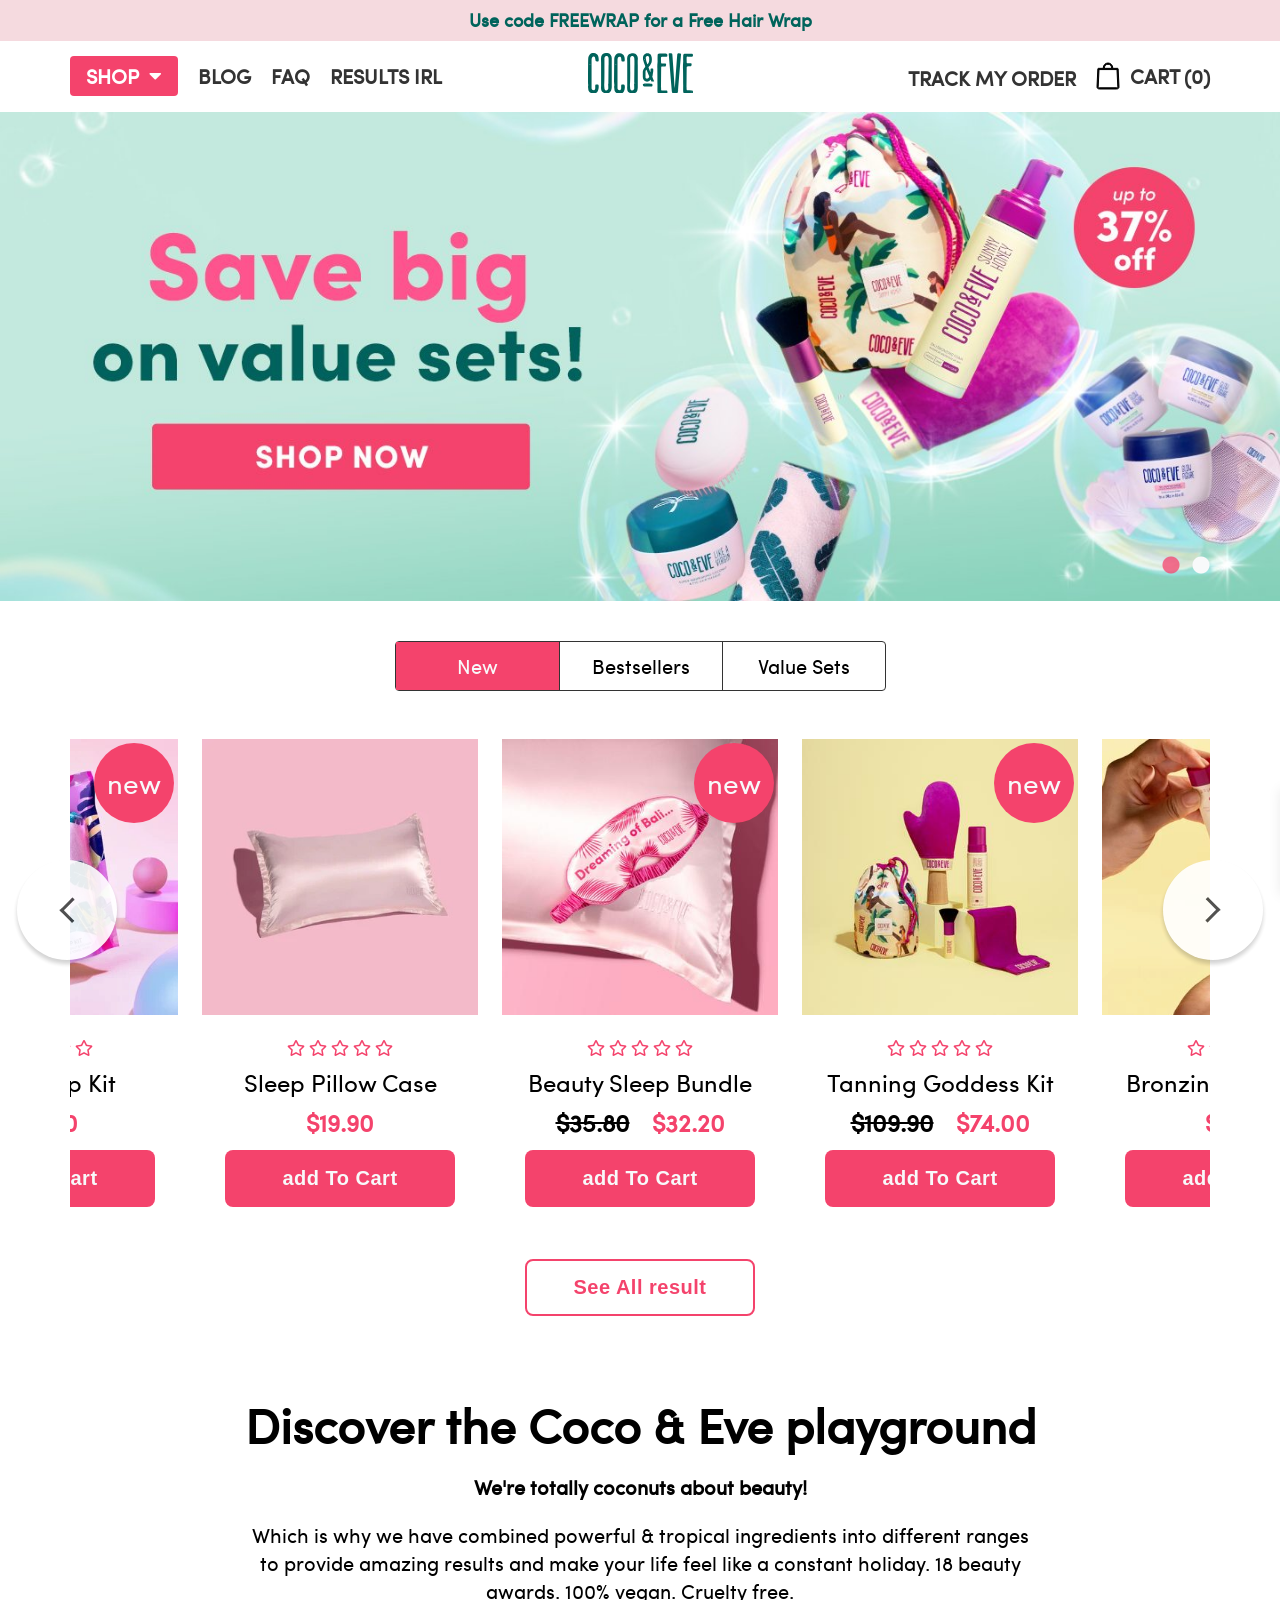
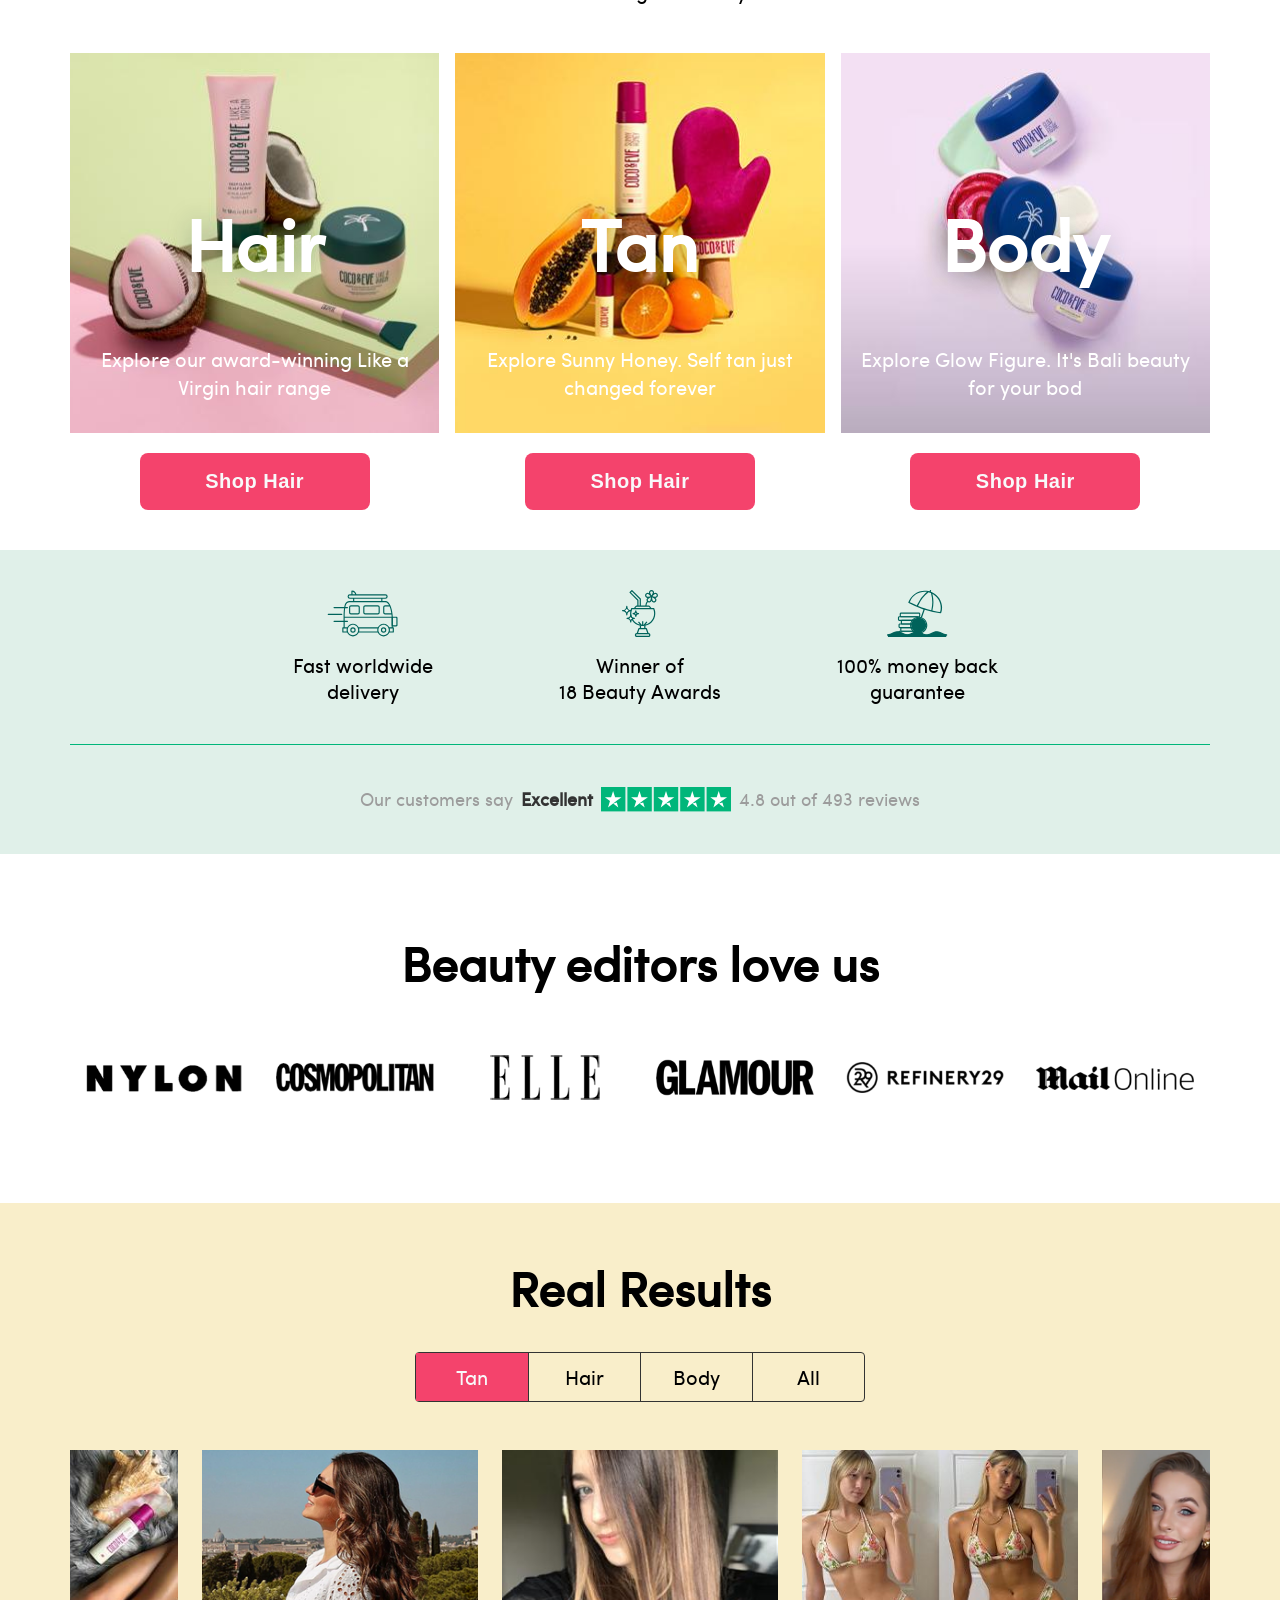
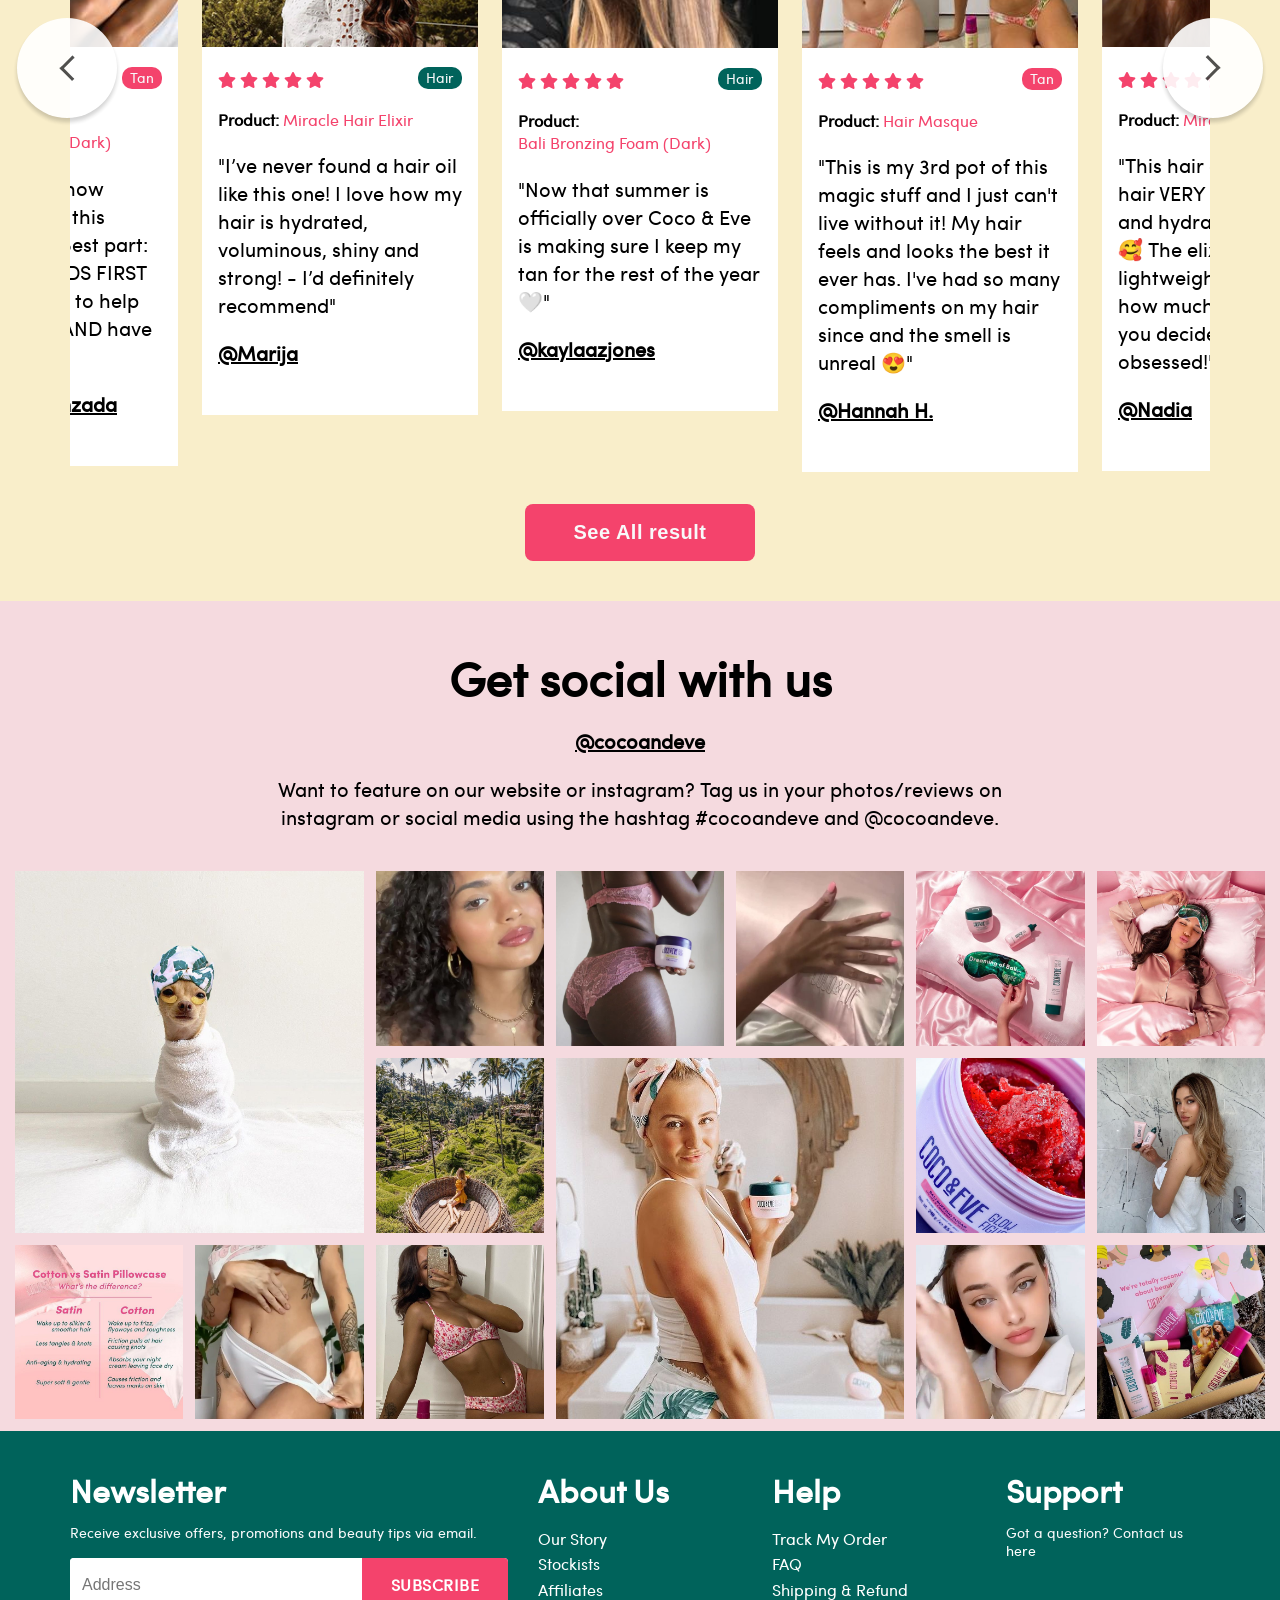
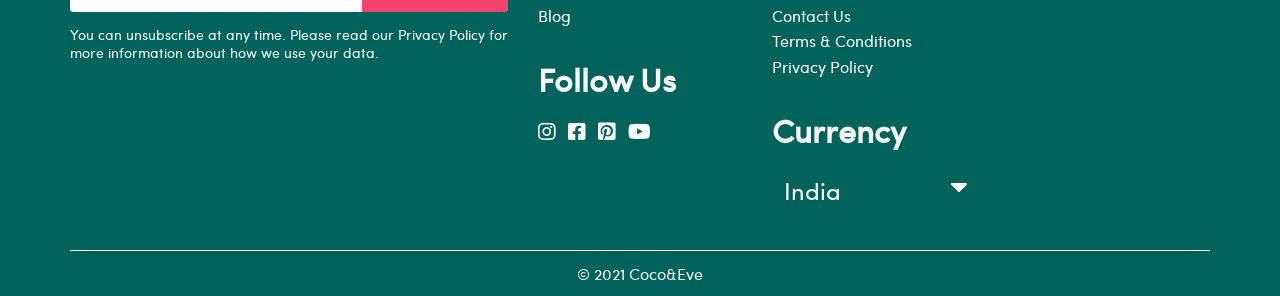
==== commit e32c5e60: "create privacy, terms and contact page and client changes done" ====
--- a/index.html
+++ b/index.html
@@ -147,13 +147,13 @@
                                     <a href="#">Shipping & Refund</a>
                                 </li>
                                 <li class="menu-item">
-                                    <a href="#">Terms & Conditions</a>
-                                </li>
+                                    <a href="terms-and-conditions.html">Terms & Conditions</a>
+                                </li>               
                                 <li class="menu-item">
-                                    <a href="#">Privacy Policy</a>
-                                </li>
+                                    <a href="privacy-policy.html">Privacy Policy</a>
+                                </li> 
                                 <li class="menu-item">
-                                    <a href="#">Contact Us</a>
+                                    <a href="contact-us.html">Contact Us</a>
                                 </li>
                             </ul>
                         </li>
@@ -1023,9 +1023,9 @@
                         <li><a href="#">Track My Order</a></li>
                         <li><a href="#">FAQ</a></li>
                         <li><a href="#">Shipping & Refund</a></li>
-                        <li><a href="#">Contact Us</a></li>
-                        <li><a href="#">Terms & Conditions</a></li>
-                        <li><a href="#">Privacy Policy</a></li>
+                        <li><a href="contact-us.html">Contact Us</a></li>
+                        <li><a href="terms-and-conditions.html">Terms & Conditions</a></li>
+                        <li><a href="privacy-policy.html">Privacy Policy</a></li>
                     </ul>
                     <h3>Currency</h3>
                     <div class="form_container">
--- a/css/style.css
+++ b/css/style.css
@@ -7736,27 +7736,43 @@
   overflow-y: hidden;
   -webkit-overflow-scrolling: touch; }
 
-li {
-  font-size: 1rem;
-  font-size: clamp(1rem, 2vw, 1.25rem);
-  line-height: 1.4; }
+li ul {
+  margin-top: 1em; }
 
 .order_list {
   list-style: none;
   counter-reset: my-counter; }
   .order_list li {
     counter-increment: my-counter;
-    margin-bottom: 0.5em;
-    padding-left: 1em; }
+    padding-left: 1.5em;
+    position: relative; }
     .order_list li::before {
       content: counter(my-counter) ". ";
-      color: #00635b; }
+      color: #000;
+      position: absolute;
+      left: 0;
+      top: 0;
+      font-weight: 700; }
+    .order_list li .suborder_list {
+      list-style: none;
+      counter-reset: my-counter; }
+      .order_list li .suborder_list li {
+        counter-increment: my-counter; }
+        .order_list li .suborder_list li::before {
+          content: counter(my-counter) ". ";
+          color: #000;
+          font-weight: 400; }
+        .order_list li .suborder_list li ul {
+          margin-left: 1.25em; }
+          .order_list li .suborder_list li ul li {
+            counter-increment: my-counter3; }
+            .order_list li .suborder_list li ul li::before {
+              content: ""; }
 
 .unorder_list {
   list-style: disc;
   margin-left: 1.75em; }
   .unorder_list li {
-    margin-bottom: 0.5em;
     padding-left: 0em; }
   .unorder_list ul {
     list-style: circle; }
@@ -8282,7 +8298,10 @@
   background-color: white;
   color: #000;
   overflow-x: hidden;
-  transition: 0.5s; }
+  transition: all 1s ease-in-out;
+  -webkit-transition: all 1s ease-in-out;
+  -moz-transition: all 1s ease-in-out;
+  -o-transition: all 1s ease-in-out; }
   .sidebar .sidebar_wrap {
     position: relative; }
   .sidebar .side_box {
@@ -8425,14 +8444,21 @@
       .sidebar p.got a:hover {
         color: #f4436c; }
   .sidebar .sidebar_btn {
-    padding: 1.25rem;
     box-shadow: 0 -5px 12px rgba(0, 0, 0, 0.08);
     background-color: #fff;
     color: #000;
     position: fixed;
     bottom: 0;
     width: 460px;
-    max-width: 95%; }
+    max-width: 100%;
+    text-align: center;
+    padding-bottom: env(safe-area-inset-bottom); }
+    .sidebar .sidebar_btn a {
+      margin: 1.25rem auto;
+      max-width: 90%; }
+    @media only screen and (min-device-width: 375px) and (max-device-width: 812px) and (-webkit-min-device-pixel-ratio: 3) {
+      .sidebar .sidebar_btn {
+        position: sticky; } }
   .sidebar .closebtn {
     position: absolute;
     top: 0.625rem;
@@ -8479,6 +8505,76 @@
 .section_content > * + * {
   margin-top: 1em; }
 
+.section_content .container > * + * {
+  margin-top: 1em; }
+
+.section_content_wrap {
+  margin: 3rem 0; }
+  .section_content_wrap > * + * {
+    margin-top: 1.5em; }
+  .section_content_wrap a {
+    color: #000;
+    font-weight: 700;
+    text-decoration: underline; }
+    .section_content_wrap a:hover {
+      color: #f4436c; }
+
+.section_content p {
+  font-size: 1rem;
+  font-size: clamp(1rem, 2vw, 1.25rem);
+  line-height: 1.3; }
+  .section_content p span.tag {
+    font-size: 1rem;
+    color: #9c9c9c;
+    display: block;
+    padding-bottom: 0.5em; }
+
+.section_content a {
+  color: #000;
+  font-weight: 700;
+  text-decoration: underline; }
+  .section_content a:hover {
+    color: #f4436c; }
+
+.section_content li {
+  font-size: 1rem;
+  font-size: clamp(1rem, 2vw, 1.25rem);
+  line-height: 1.4; }
+
+.section_content .unorder_list li + li {
+  margin-top: 1.25em; }
+
+.section_content .order_list li + li {
+  margin-top: 1.25em; }
+
+.section_content .order_list li p {
+  margin-top: 1.25em; }
+
+.section_content .border_btm {
+  border-bottom: 1px #e1e1e1 solid;
+  padding-bottom: 1em;
+  margin-bottom: 2em; }
+
+.section_content .content_box {
+  margin-top: 4.5em; }
+  .section_content .content_box > * + * {
+    margin-top: 1.5em; }
+
+.section_content .content_grid {
+  margin-top: 3em;
+  display: grid;
+  grid-template-columns: 1fr;
+  grid-template-rows: auto;
+  grid-gap: 1.875rem; }
+  @media (min-width: 576px) {
+    .section_content .content_grid {
+      grid-template-columns: repeat(2, 1fr); } }
+  .section_content .content_grid > * > * + * {
+    margin-top: 1.5em; }
+  .section_content .content_grid.border_btm {
+    padding-bottom: 2em;
+    margin-bottom: 0em; }
+
 .tab_list {
   display: flex;
   justify-content: center;
@@ -8503,7 +8599,8 @@
           display: grid;
           grid-template-columns: repeat(4, 1fr); } }
     .tab_list ul.tabs li + li {
-      border-left: 1px #333 solid; }
+      border-left: 1px #333 solid;
+      margin-top: 0; }
     .tab_list ul.tabs li {
       padding: 0.5rem;
       font-size: 1rem;
@@ -8720,6 +8817,12 @@
         font-size: 1rem;
         font-size: clamp(1rem, 2vw, 1.25rem);
         line-height: 1.3; }
+      .grid_wrapper .content_box .content_text a {
+        color: #000;
+        font-weight: 500;
+        text-decoration: underline; }
+        .grid_wrapper .content_box .content_text a:hover {
+          color: #f4436c; }
     @media (min-width: 768px) {
       .grid_wrapper .content_box {
         min-height: 580px; }
@@ -9192,6 +9295,8 @@
       width: 100%;
       height: 100%;
       object-fit: cover; }
+  .section_get_slider {
+    margin: 2.5rem 0; }
 
 @media (max-width: 767px) {
   .hero_collection .container {
@@ -9784,6 +9889,62 @@
     .blog_checkout .container a:hover {
       color: #f4436c; }
 
+.section_boximg {
+  padding: 1rem 0; }
+  @media (min-width: 576px) {
+    .section_boximg {
+      padding: 1rem 0; } }
+  @media (min-width: 768px) {
+    .section_boximg {
+      padding: 4rem 0; } }
+  .section_boximg .container {
+    padding: 0; }
+    @media (min-width: 576px) {
+      .section_boximg .container {
+        padding: 0 0.938rem; } }
+  .section_boximg_wrap {
+    display: grid;
+    grid-template-columns: 1fr;
+    grid-template-rows: auto;
+    grid-gap: 1.875rem; }
+    @media (min-width: 768px) {
+      .section_boximg_wrap {
+        grid-template-columns: repeat(2, 1fr); } }
+    .section_boximg_wrap .boximg_img {
+      height: 23rem; }
+      @media (min-width: 768px) {
+        .section_boximg_wrap .boximg_img {
+          height: auto; } }
+      .section_boximg_wrap .boximg_img img {
+        width: 100%;
+        height: 100%;
+        object-fit: cover; }
+    .section_boximg_wrap .boximg_content {
+      width: 95%;
+      max-width: 21.5rem;
+      margin: 0 auto;
+      margin-top: -5.625em;
+      padding: 1.5rem;
+      background-color: #fff;
+      color: #000;
+      position: relative; }
+      .section_boximg_wrap .boximg_content > * + * {
+        margin-top: 1em; }
+      @media (min-width: 768px) {
+        .section_boximg_wrap .boximg_content {
+          margin: -5.625rem 0 0 0;
+          width: calc(100% - 20%);
+          max-width: 100%; } }
+      .section_boximg_wrap .boximg_content p {
+        font-size: 1rem;
+        font-size: clamp(1rem, 2vw, 1.25rem); }
+      .section_boximg_wrap .boximg_content a {
+        color: #000;
+        font-weight: 500;
+        text-decoration: underline; }
+        .section_boximg_wrap .boximg_content a:hover {
+          color: #f4436c; }
+
 @media (max-width: 767px) {
   .section_Companies,
   .section_feature,
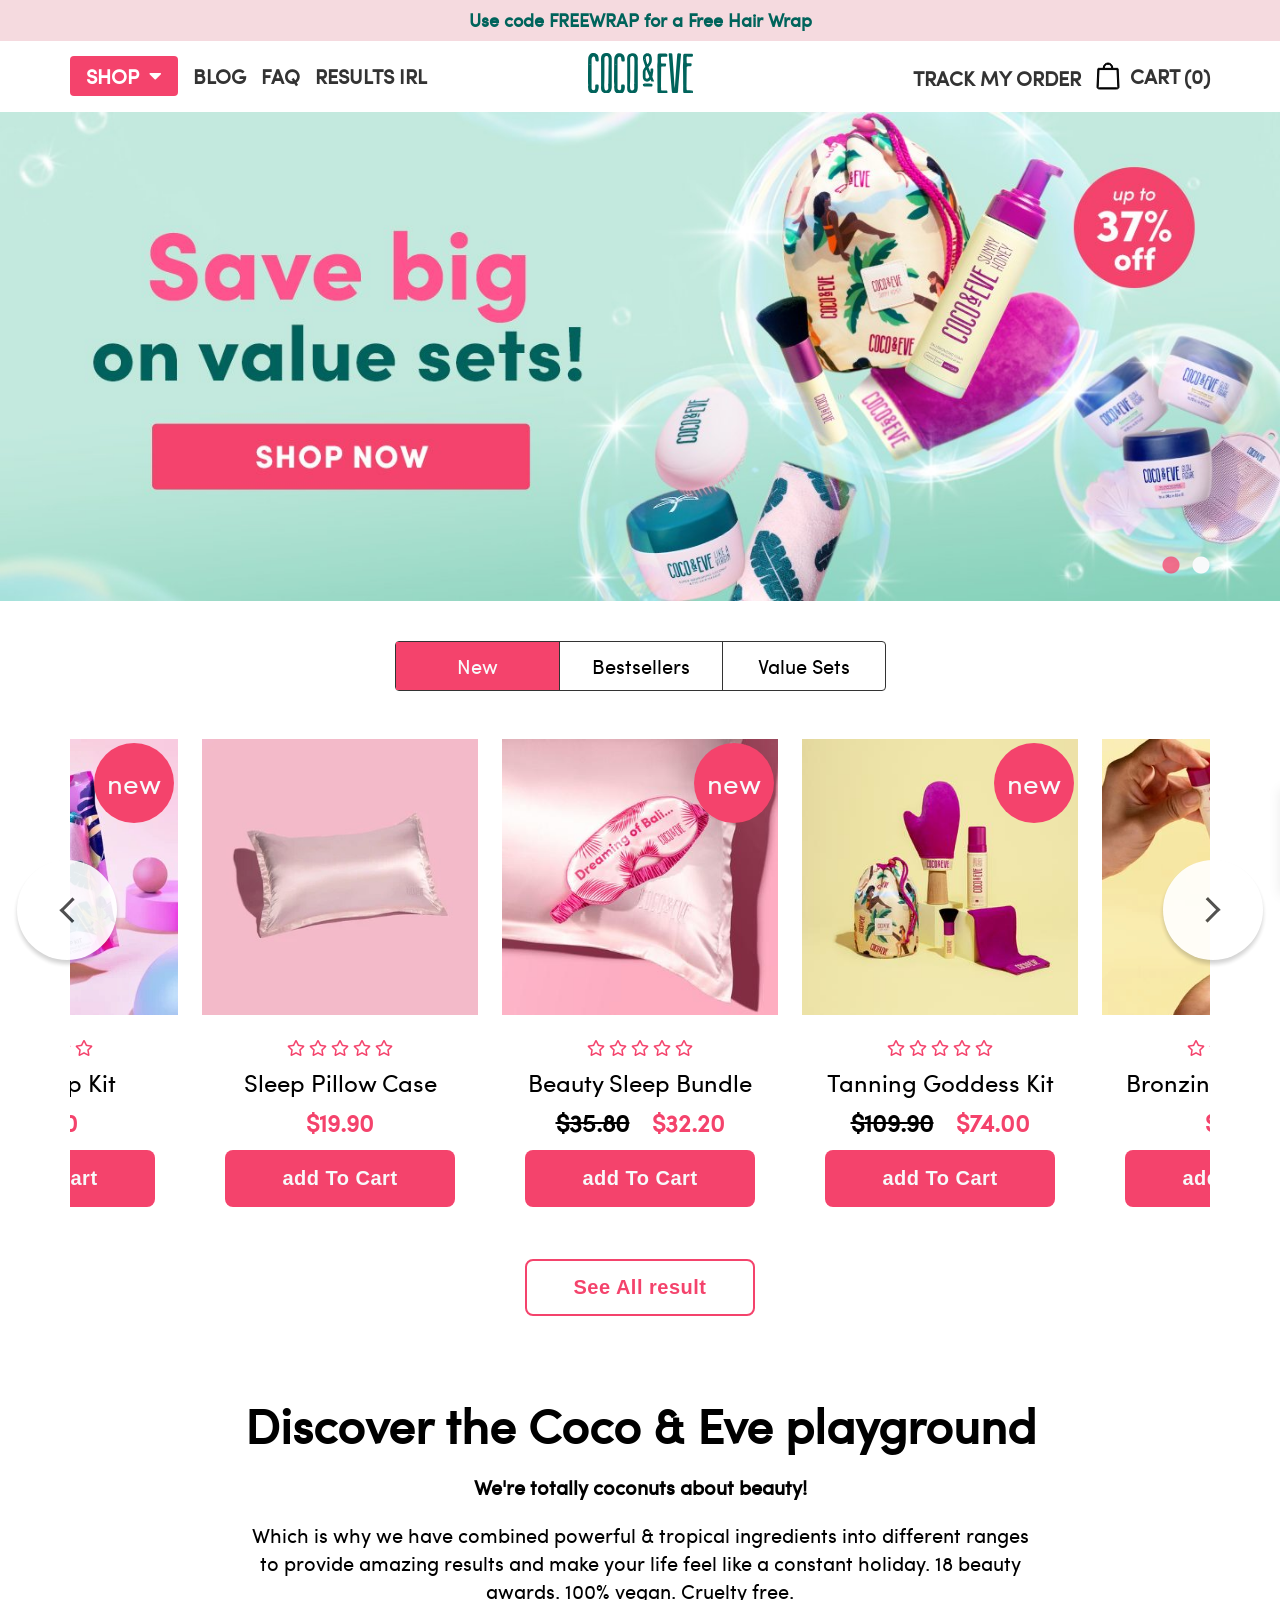
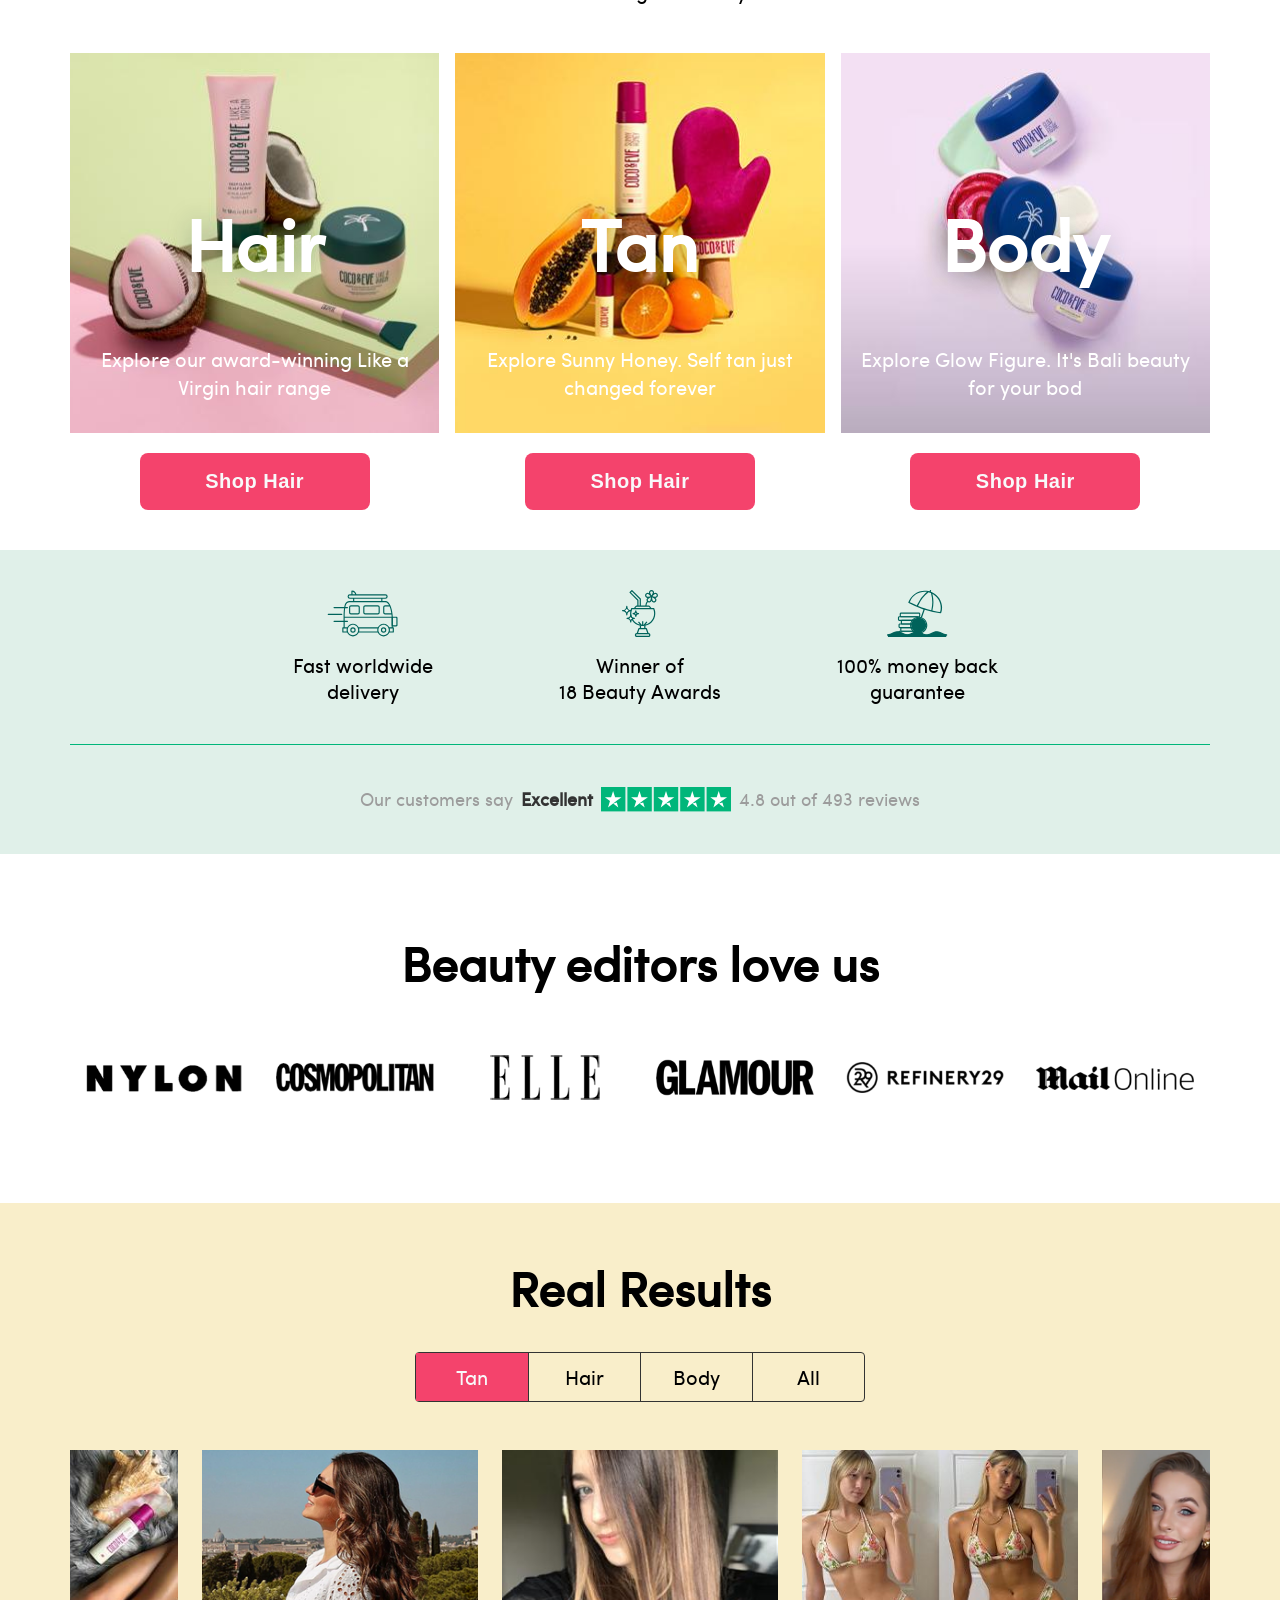
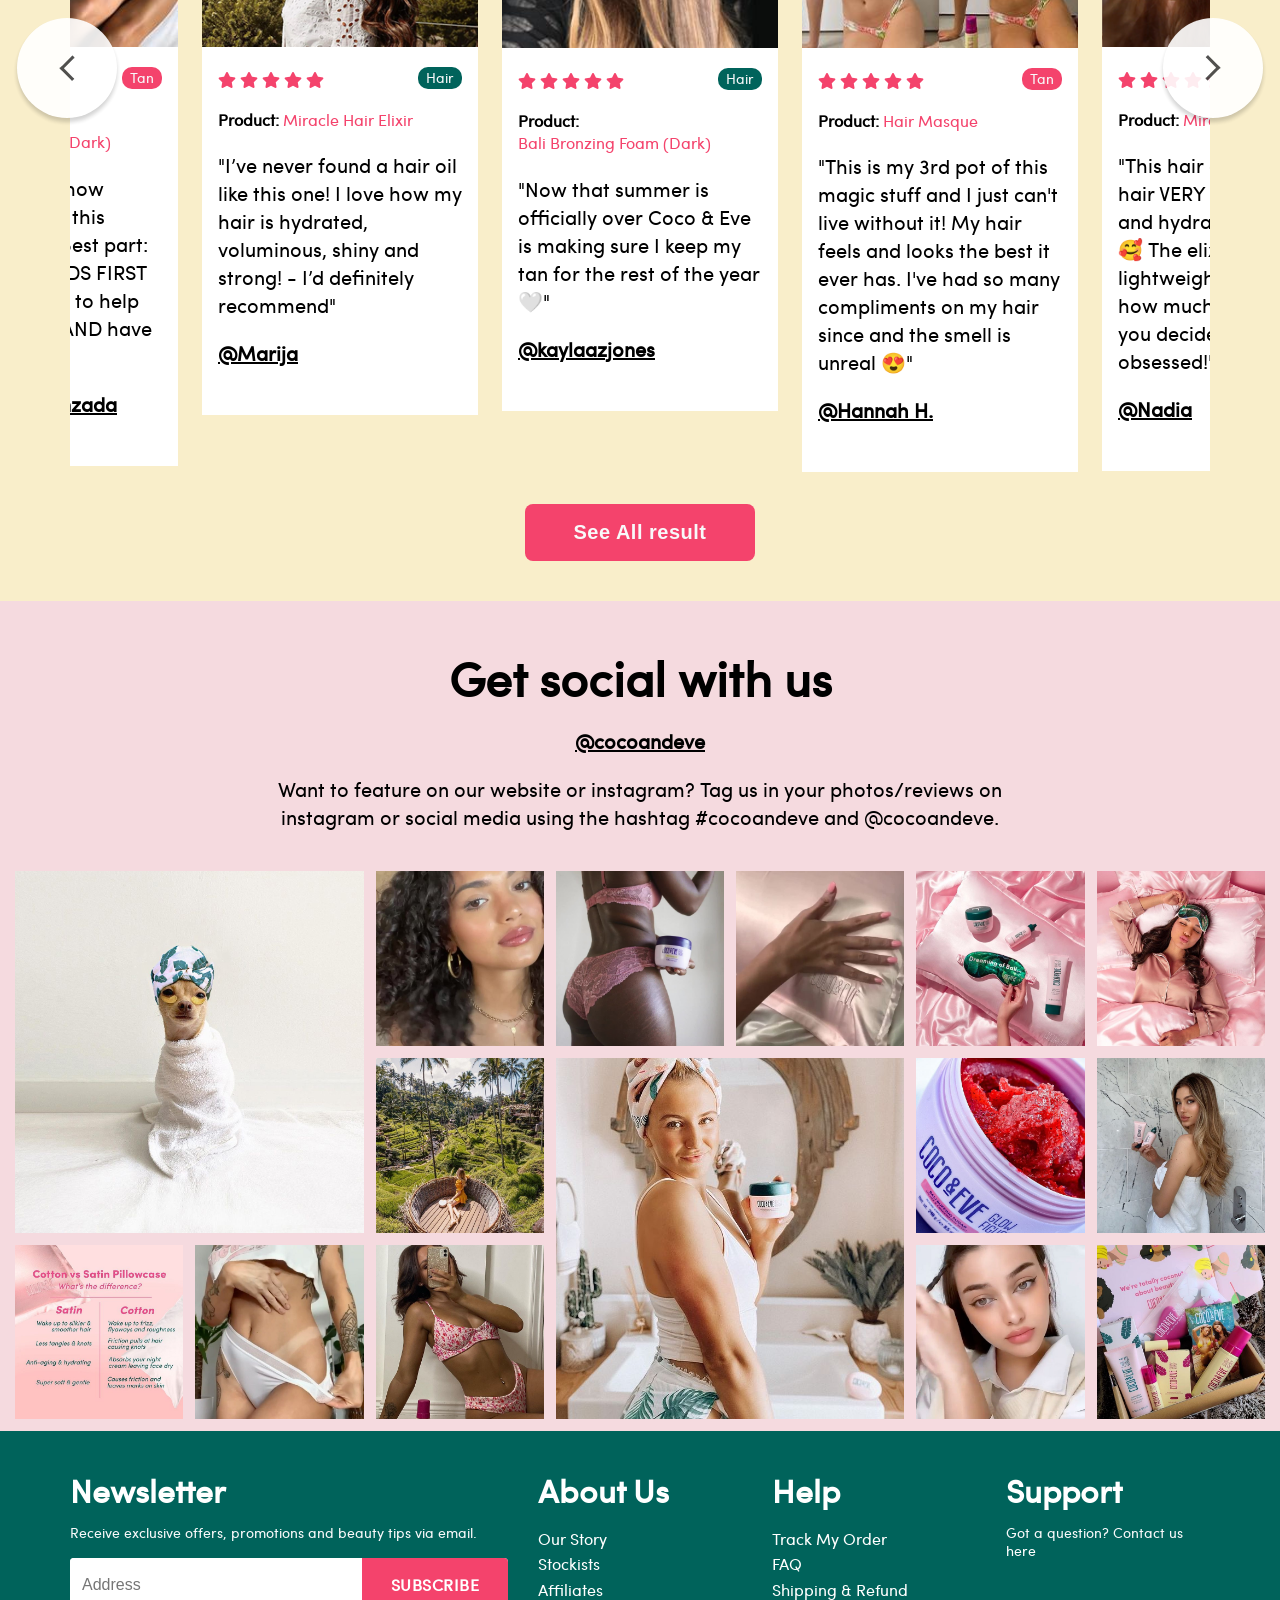
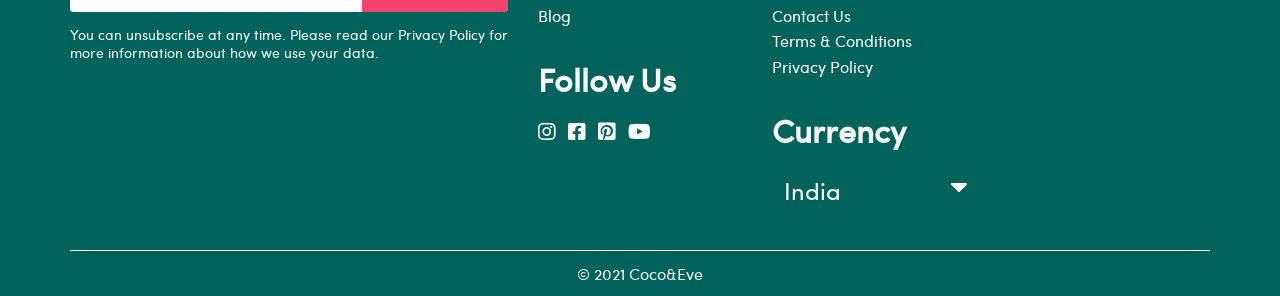
==== commit d42e2ce1: "create stockist.html" ====
--- a/index.html
+++ b/index.html
@@ -1004,9 +1004,9 @@
                 <div>
                     <h3>About Us</h3>
                     <ul class="links">
-                        <li><a href="#">Our Story</a></li>
+                        <li><a href="our-story.html">Our Story</a></li>
                         <li><a href="#">Stockists</a></li>
-                        <li><a href="#">Affiliates</a></li>
+                        <li><a href="affiliate.html">Affiliates</a></li>
                         <li><a href="blog.html">Blog</a></li>
                     </ul>
                     <h3>Follow Us</h3>
--- a/css/style.css
+++ b/css/style.css
@@ -7330,6 +7330,10 @@
 h3 {
   font-size: 2rem;
   font-size: clamp(1.5rem, 3vw, 2rem); }
+
+h5 {
+  font-size: 1.5rem;
+  font-size: clamp(1.5rem, 2.5vw, 1.5rem); }
 
 h6 {
   font-size: 1.125rem; }
@@ -7928,6 +7932,10 @@
   background-color: #f5dadf;
   color: #000; }
 
+.bg-primary-light-500 {
+  background-color: #feb1be;
+  color: #000; }
+
 .bg-secondary {
   background-color: #00635b;
   color: #f8f9fa; }
@@ -7938,6 +7946,10 @@
 
 .bg-light-shade2 {
   background-color: #f9eeca;
+  color: #000; }
+
+.bg-shade3 {
+  background-color: #e4f5f1;
   color: #000; }
 
 /*.....scroll to top
@@ -8053,7 +8065,7 @@
           flex-direction: row;
           align-items: center; }
           .header .header_wrap .menu li + li {
-            padding-left: 1em; }
+            padding-left: 0.75em; }
           .header .header_wrap .menu.menu-desktop {
             display: flex; }
           .header .header_wrap .menu.menu-mob {
@@ -8505,9 +8517,6 @@
 .section_content > * + * {
   margin-top: 1em; }
 
-.section_content .container > * + * {
-  margin-top: 1em; }
-
 .section_content_wrap {
   margin: 3rem 0; }
   .section_content_wrap > * + * {
@@ -9945,6 +9954,390 @@
         .section_boximg_wrap .boximg_content a:hover {
           color: #f4436c; }
 
+/*....hero section
+...........................*/
+@media (min-width: 768px) {
+  .affiliate_hero {
+    background: url("../images/affiliate-banner.jpg") no-repeat;
+    background-position: -150px bottom;
+    background-size: cover;
+    background-color: #dba0a6; } }
+
+@media (min-width: 1200px) {
+  .affiliate_hero {
+    background-position: left bottom; } }
+
+.affiliate_hero .container {
+  padding: 0; }
+  @media (min-width: 768px) {
+    .affiliate_hero .container {
+      padding: 0 0.938rem; } }
+
+@media (min-width: 768px) {
+  .affiliate_hero_wrap {
+    display: flex;
+    justify-content: flex-end; } }
+
+.affiliate_hero_wrap .hero_img {
+  background: #ecb9c0; }
+  @media (min-width: 768px) {
+    .affiliate_hero_wrap .hero_img {
+      display: none; } }
+
+.affiliate_hero_wrap .hero_content {
+  padding: 1.25rem 0.938rem;
+  text-align: center;
+  position: relative;
+  background: #ecb9c0; }
+  .affiliate_hero_wrap .hero_content > * + * {
+    margin-top: 1em; }
+  @media (min-width: 768px) {
+    .affiliate_hero_wrap .hero_content {
+      width: 60%;
+      background: transparent;
+      padding: 6rem 3rem; } }
+  .affiliate_hero_wrap .hero_content h1 {
+    font-size: 4rem;
+    font-size: clamp(1.75rem, 5vw, 4.5rem);
+    margin-top: 0.5em;
+    color: #333; }
+  .affiliate_hero_wrap .hero_content h5 {
+    font-size: 1.5rem;
+    font-size: clamp(1.25rem, 2.5vw, 1.5rem);
+    font-weight: 300; }
+  .affiliate_hero_wrap .hero_content p {
+    font-size: 1.25rem;
+    font-size: clamp(1rem, 2vw, 1.5rem);
+    color: #333; }
+  .affiliate_hero_wrap .hero_content .polygon-path {
+    display: block;
+    -webkit-clip-path: polygon(100% 0%, 0 50%, 100% 50%);
+    clip-path: polygon(100% 0%, 0 50%, 100% 50%);
+    background-color: #ecb9c0;
+    height: 6rem;
+    position: absolute;
+    transform: translateY(-50%);
+    top: 1px;
+    left: 0;
+    right: 0; }
+    @media (min-width: 768px) {
+      .affiliate_hero_wrap .hero_content .polygon-path {
+        display: none; } }
+
+/*....work section
+...........................*/
+.affiliate_work {
+  padding: 3.5rem 0;
+  background: url("../images/affiliate-blob_bg.png") no-repeat bottom center;
+  background-size: cover; }
+  @media (min-width: 768px) {
+    .affiliate_work {
+      padding: 6rem 0; } }
+  .affiliate_work_wrap {
+    display: grid;
+    grid-template-columns: 1fr;
+    grid-template-rows: auto;
+    grid-gap: 2rem; }
+    @media (min-width: 768px) {
+      .affiliate_work_wrap {
+        grid-template-columns: repeat(2, 1fr); } }
+    .affiliate_work_wrap > * {
+      position: relative;
+      text-align: center; }
+      .affiliate_work_wrap > * > * + * {
+        margin-top: 1em; }
+      @media (min-width: 768px) {
+        .affiliate_work_wrap > * {
+          text-align: left; }
+          .affiliate_work_wrap > *.order1 {
+            order: 1; } }
+    .affiliate_work_wrap ul {
+      margin-top: 4.375em;
+      display: flex;
+      flex-wrap: wrap;
+      justify-content: center;
+      align-items: center; }
+      .affiliate_work_wrap ul li {
+        flex: 0 0 25%;
+        margin-bottom: 1.25em;
+        text-align: center; }
+        .affiliate_work_wrap ul li img {
+          max-width: 4rem; }
+          @media (min-width: 576px) {
+            .affiliate_work_wrap ul li img {
+              max-width: 5.375rem; } }
+
+/*....benefit section
+...........................*/
+.section_benefit {
+  padding: 3.75rem 0 2rem; }
+  .section_benefit_wrap {
+    margin-top: 4em;
+    display: grid;
+    grid-template-columns: repeat(2, 1fr);
+    grid-template-rows: auto;
+    grid-gap: 3rem 2rem;
+    text-align: center; }
+    @media (min-width: 768px) {
+      .section_benefit_wrap {
+        grid-template-columns: repeat(3, 1fr); } }
+    .section_benefit_wrap .img_box {
+      text-align: center;
+      margin-bottom: 1.25em; }
+      .section_benefit_wrap .img_box span {
+        background: #e4f5f1;
+        width: 6.25rem;
+        height: 6.25rem;
+        -webkit-border-radius: 50%;
+        -moz-border-radius: 50%;
+        -o-border-radius: 50%;
+        border-radius: 50%;
+        margin: 0 auto;
+        position: relative;
+        display: grid;
+        place-items: center; }
+
+/*....content section
+...........................*/
+.affiliate_content {
+  padding: 3.75rem 0 2rem; }
+
+/*....img-box section
+...........................*/
+.affiliate_box .content_box .content_text {
+  padding: 2rem 0.938rem;
+  text-align: center; }
+  @media (min-width: 576px) {
+    .affiliate_box .content_box .content_text {
+      text-align: left; } }
+  .affiliate_box .content_box .content_text h5 {
+    font-weight: 300;
+    width: 100%; }
+  .affiliate_box .content_box .content_text .btn {
+    width: auto;
+    margin: 2rem auto 0; }
+    @media (min-width: 576px) {
+      .affiliate_box .content_box .content_text .btn {
+        margin: 2rem 0 0; } }
+  .affiliate_box .content_box .content_text .check_list li {
+    text-align: left; }
+
+/*....hero section
+...........................*/
+.story_hero {
+  display: flex;
+  justify-content: center;
+  align-items: center;
+  padding: 0.938rem;
+  min-height: 80vh;
+  background: url("../images/story-hero-bg.jpg") no-repeat center;
+  background-size: cover;
+  text-align: center; }
+  .story_hero h1 {
+    font-size: 3rem;
+    font-size: clamp(1.625rem, 5vw, 4rem);
+    color: #fff; }
+
+/*....content section
+...........................*/
+.story_content {
+  padding: 3rem 0 0; }
+
+/*....article section
+...........................*/
+.story_articles .container {
+  padding: 0; }
+  @media (min-width: 768px) {
+    .story_articles .container {
+      padding: 0 0.938rem; } }
+
+.story_articles .single_article {
+  margin-bottom: 4em;
+  display: grid;
+  grid-template-columns: 1fr;
+  grid-template-rows: auto;
+  grid-gap: 0;
+  justify-content: space-between;
+  align-items: center; }
+  @media (min-width: 768px) {
+    .story_articles .single_article {
+      grid-template-columns: repeat(2, 1fr); }
+      .story_articles .single_article.even .article_image {
+        width: 130%;
+        margin-left: -30%; }
+      .story_articles .single_article.odd .article_image {
+        width: 130%;
+        margin-right: -30%; } }
+  .story_articles .single_article .article_image {
+    height: 23rem; }
+    @media (min-width: 768px) {
+      .story_articles .single_article .article_image {
+        height: 100%; } }
+    .story_articles .single_article .article_image img {
+      width: 100%;
+      height: 100%;
+      object-fit: cover; }
+  .story_articles .single_article .article_body {
+    background-color: #fff;
+    color: #000;
+    padding: 1.5rem;
+    width: 90%;
+    max-width: 21.5rem;
+    margin: -9.625rem auto 0;
+    z-index: 1; }
+    .story_articles .single_article .article_body > * + * {
+      margin-top: 1em; }
+    @media (min-width: 768px) {
+      .story_articles .single_article .article_body {
+        padding: 1.875rem 3rem;
+        width: 100%;
+        max-width: 100%;
+        margin: 0; } }
+    .story_articles .single_article .article_body p {
+      font-size: 1rem;
+      font-size: clamp(1rem, 2vw, 1.25rem);
+      line-height: 1.3; }
+
+/*....video section
+...........................*/
+.story_video h2 span {
+  font-size: 2rem;
+  font-size: clamp(1.25rem, 2.5vw, 2rem);
+  margin-bottom: 1em;
+  display: block; }
+
+.story_video .video {
+  background: url("../images/story_video-bg.jpg") no-repeat center left;
+  background-size: cover; }
+
+/*....slider section
+...........................*/
+.story_slider {
+  padding: 3rem 0 4rem; }
+  .story_slider p {
+    font-size: 1rem;
+    font-size: clamp(1rem, 2vw, 1.25rem);
+    line-height: 1.4; }
+  .story_slider_wrap {
+    margin-top: 3em; }
+    .story_slider_wrap .slick-slide:nth-child(2n) {
+      margin-top: 4.375em; }
+    .story_slider_wrap .slick-arrow {
+      width: 50px;
+      height: 100px;
+      border-radius: 50%;
+      background-color: #ffffff;
+      opacity: 0.9;
+      border: 0;
+      box-shadow: 0 4px 4px rgba(0, 0, 0, 0.2);
+      font-size: 0;
+      position: absolute;
+      padding: 0;
+      z-index: 1;
+      outline: none !important; }
+    .story_slider_wrap .slick-prev:before,
+    .story_slider_wrap .slick-next:before {
+      content: "";
+      width: 16px;
+      height: 26px;
+      display: inline-block;
+      line-height: 0px;
+      font-size: 0px;
+      background: url("../images/slider-arrow.png") no-repeat; }
+    .story_slider_wrap .slick-prev:before {
+      background-position: left center; }
+    .story_slider_wrap .slick-next:before {
+      background-position: right center; }
+    .story_slider_wrap .slick-prev {
+      left: 0px;
+      border-radius: 0 150px 150px 0; }
+    .story_slider_wrap .slick-next {
+      right: 0px;
+      border-radius: 150px 0 0 150px; }
+
+/*....find section
+...........................*/
+.find_wrap .section_content_wrap .find_box {
+  width: 100%;
+  max-width: 70%;
+  margin: 2rem auto 0;
+  display: grid;
+  grid-template-columns: 1fr;
+  grid-template-rows: auto;
+  grid-gap: 1rem;
+  justify-content: center;
+  align-items: center; }
+  @media (min-width: 768px) {
+    .find_wrap .section_content_wrap .find_box {
+      grid-template-columns: repeat(2, 1fr); } }
+  .find_wrap .section_content_wrap .find_box .form-control {
+    display: block;
+    width: 100%;
+    height: 2.75rem;
+    padding: 0.375rem 0.75rem;
+    font-size: 1rem;
+    font-weight: 400;
+    line-height: 1.5;
+    background-color: #fff;
+    color: #000;
+    background-clip: padding-box;
+    border: 1px solid #e1e1e1;
+    -webkit-border-radius: 0.25rem;
+    -moz-border-radius: 0.25rem;
+    -o-border-radius: 0.25rem;
+    border-radius: 0.25rem;
+    transition: border-color 0.15s ease-in-out, box-shadow 0.15s ease-in-out; }
+  .find_wrap .section_content_wrap .find_box select {
+    -webkit-appearance: none;
+    -moz-appearance: none;
+    appearance: none;
+    background: url("../images/arrow_down.svg") no-repeat 95%;
+    background-size: 0.5rem;
+    font-family: "sofia_proregular"; }
+  .find_wrap .section_content_wrap .find_box p {
+    text-align: center;
+    font-weight: 700;
+    font-size: 1.25rem; }
+    @media (min-width: 768px) {
+      .find_wrap .section_content_wrap .find_box p {
+        text-align: right; } }
+
+.find_wrap .section_content_wrap p {
+  font-size: 1rem; }
+
+/*....stockists section
+...........................*/
+.section_stockists {
+  margin: 3rem 0; }
+  .section_stockists_wrap {
+    margin-top: 3em;
+    display: grid;
+    grid-template-columns: 1fr;
+    grid-template-rows: auto;
+    grid-gap: 1.875rem; }
+    @media (min-width: 576px) {
+      .section_stockists_wrap {
+        grid-template-columns: repeat(2, 1fr); } }
+    @media (min-width: 768px) {
+      .section_stockists_wrap {
+        grid-template-columns: repeat(3, 1fr); } }
+    .section_stockists_wrap .box_img {
+      background: #e4f5f1;
+      -webkit-border-radius: 0.25rem;
+      -moz-border-radius: 0.25rem;
+      -o-border-radius: 0.25rem;
+      border-radius: 0.25rem;
+      padding: 0.625rem 1.25rem;
+      display: grid;
+      place-items: center; }
+    .section_stockists_wrap .box_content {
+      padding: 1.5rem;
+      text-align: center; }
+      .section_stockists_wrap .box_content p {
+        font-size: 1rem;
+        font-size: clamp(1rem, 2vw, 1.25rem);
+        line-height: 1.3; }
+
 @media (max-width: 767px) {
   .section_Companies,
   .section_feature,
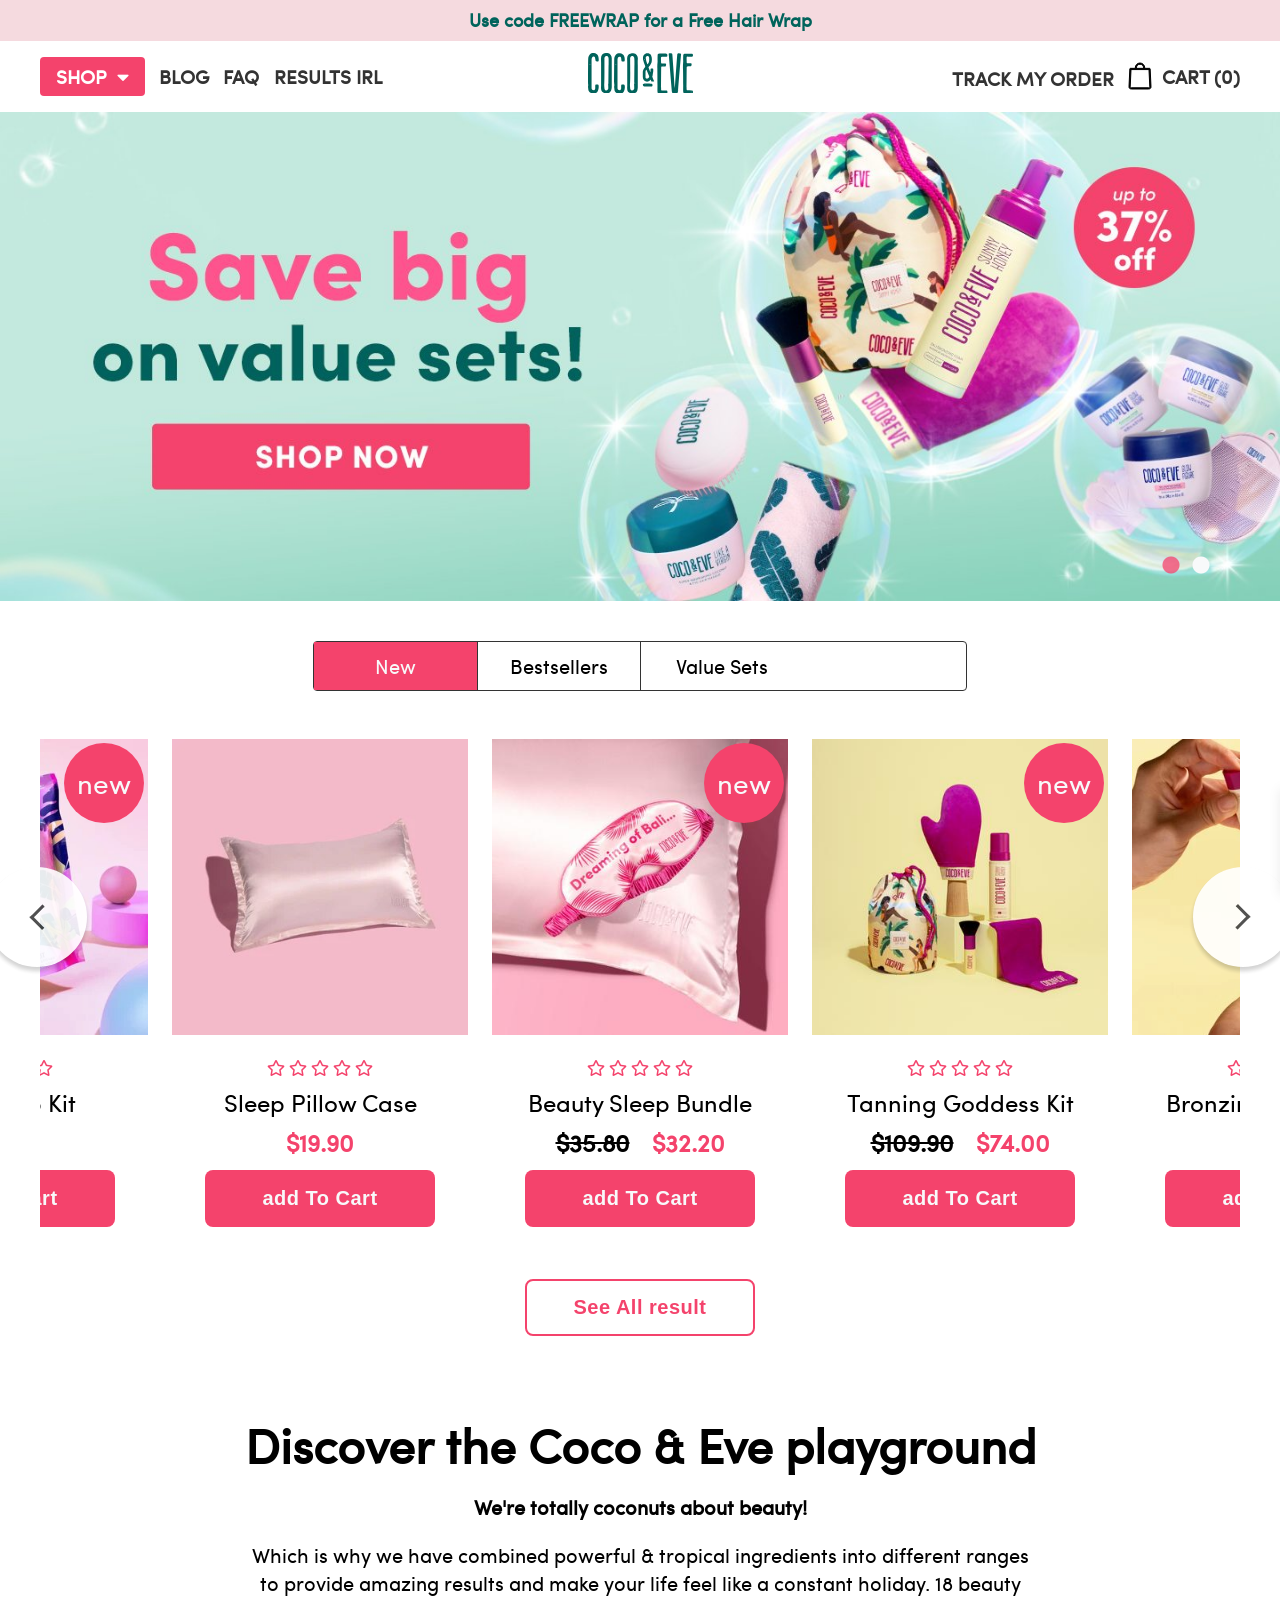
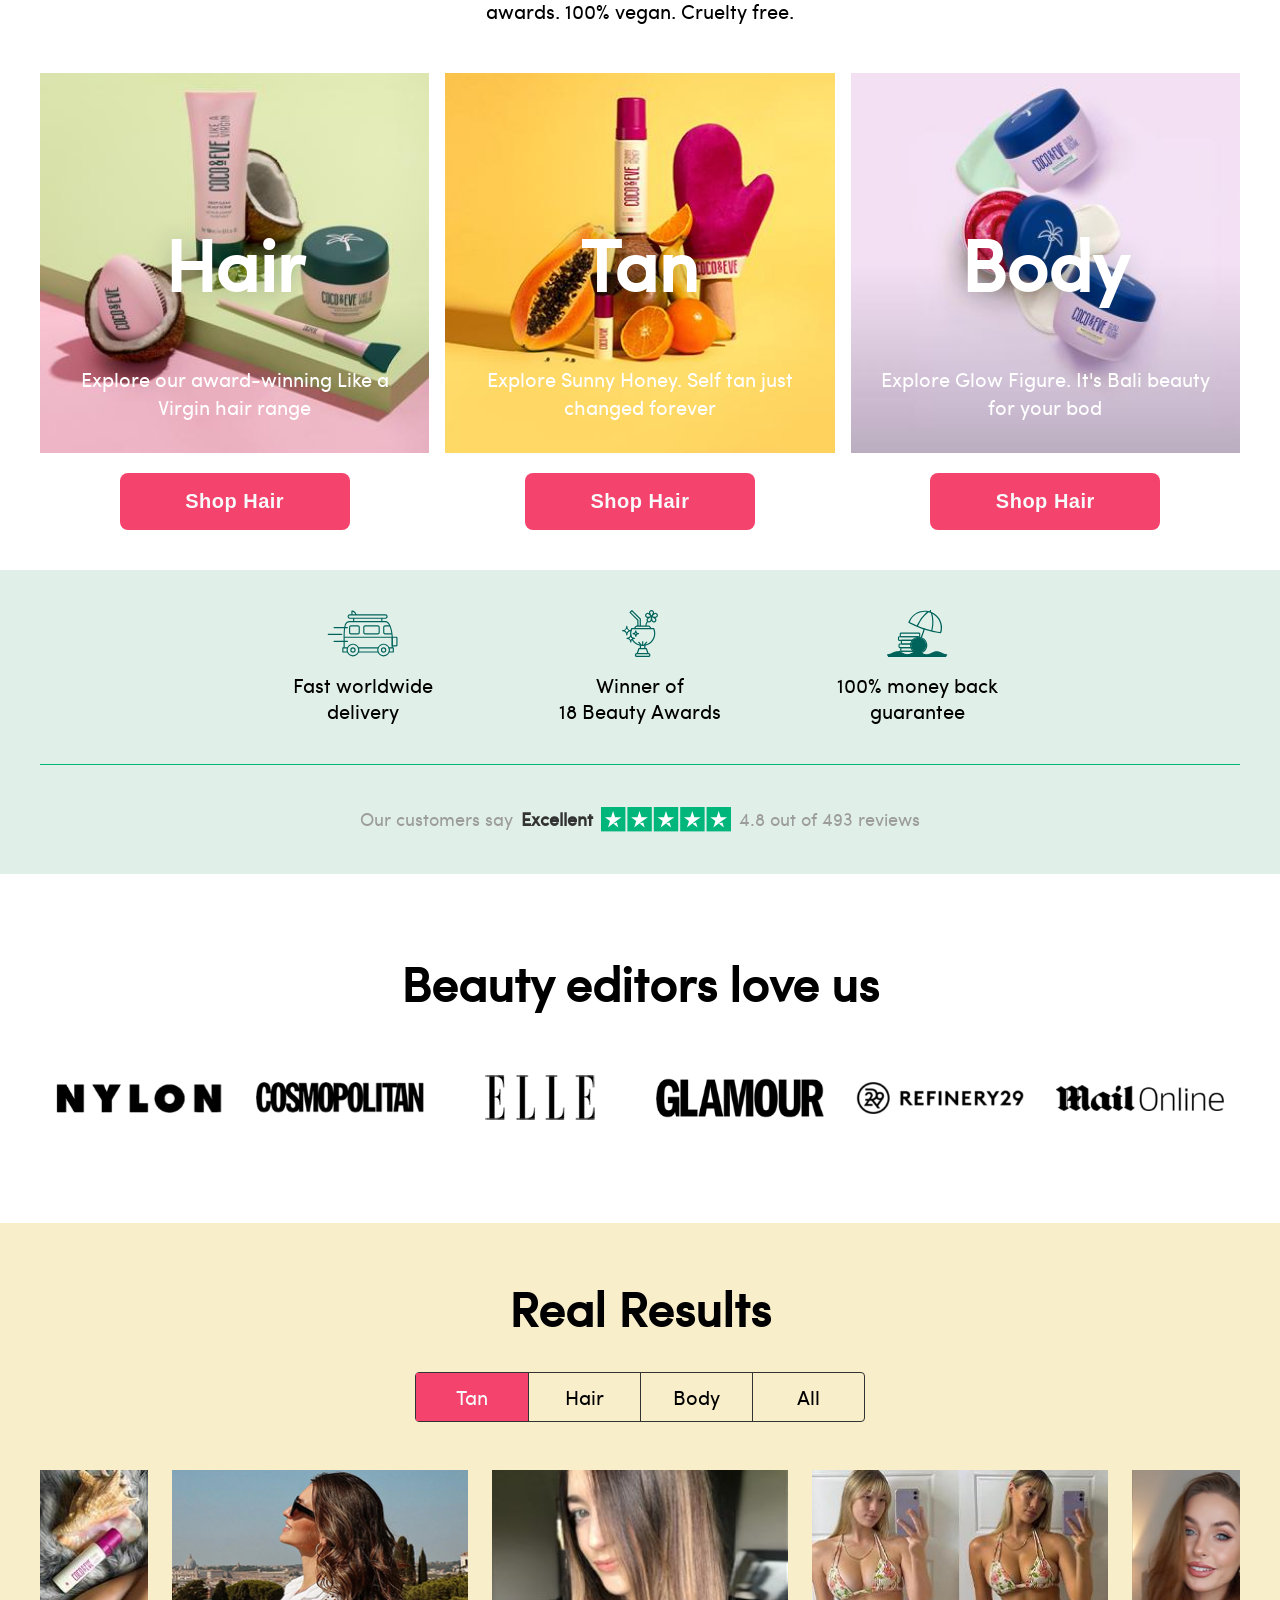
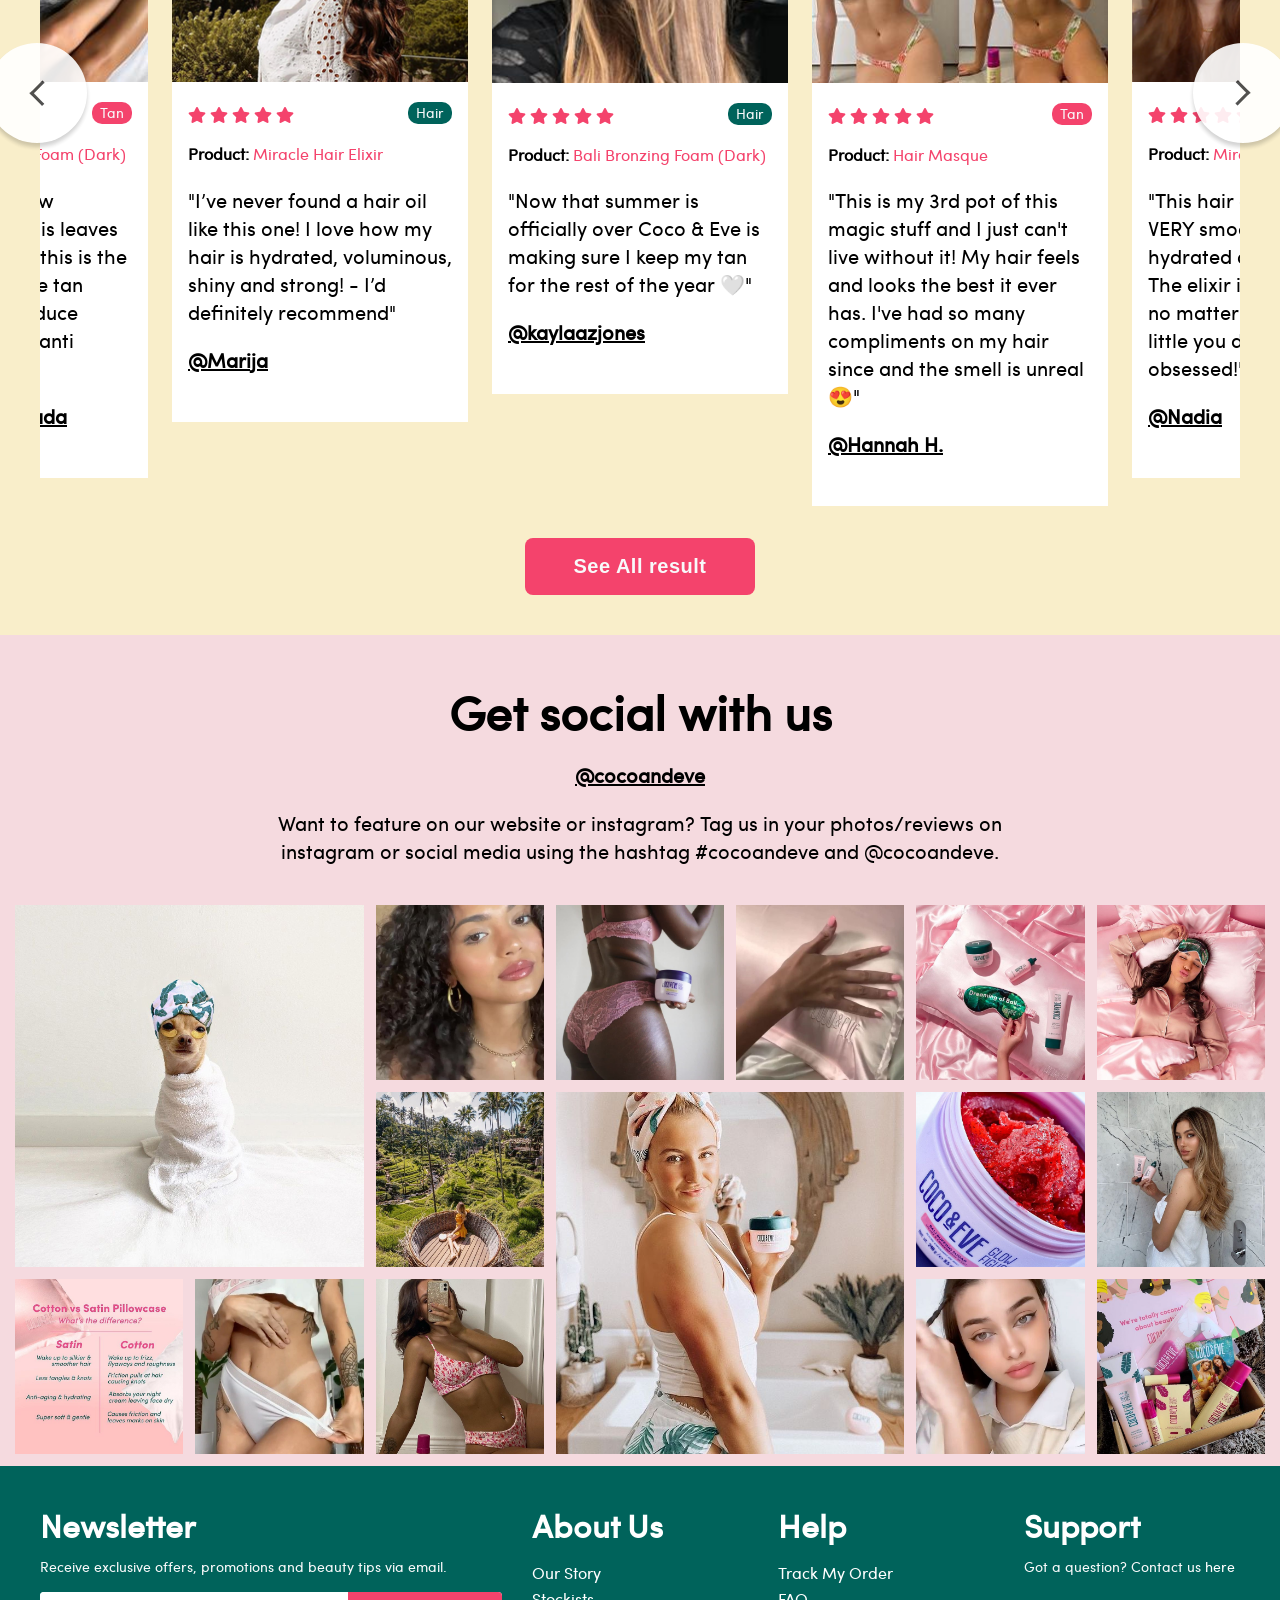
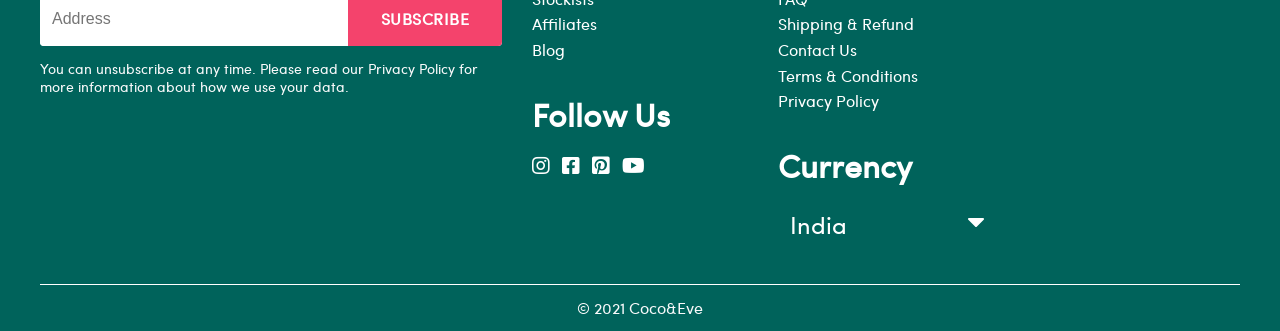
==== commit 9faaf879: "header" ====
--- a/index.html
+++ b/index.html
@@ -17,6 +17,8 @@
     <link rel="stylesheet" href="css/slick.css" />
     <link rel="stylesheet" href="css/slick-theme.css" />
     <link rel="stylesheet" href="./css/style.css" />
+    <link rel="stylesheet" href="./css/custom.css" />
+
     <link rel="shortcut icon" href="./images/favicon.ico" type="image/x-icon" />
 </head>
 
@@ -36,7 +38,7 @@
 
 
     <!--header section-->
-    <header class="header">
+    <header class="header smart-scroll">
         <div class="container header_wrap">
 
             <!-- menu box left -->
--- a/css/style.css
+++ b/css/style.css
@@ -17,77 +17,98 @@
   font-style: normal;
   font-variant: normal;
   text-rendering: auto;
-  line-height: 1; }
+  line-height: 1;
+}
 
 .fa-lg {
   font-size: 1.33333em;
   line-height: 0.75em;
-  vertical-align: -.0667em; }
+  vertical-align: -0.0667em;
+}
 
 .fa-xs {
-  font-size: .75em; }
+  font-size: 0.75em;
+}
 
 .fa-sm {
-  font-size: .875em; }
+  font-size: 0.875em;
+}
 
 .fa-1x {
-  font-size: 1em; }
+  font-size: 1em;
+}
 
 .fa-2x {
-  font-size: 2em; }
+  font-size: 2em;
+}
 
 .fa-3x {
-  font-size: 3em; }
+  font-size: 3em;
+}
 
 .fa-4x {
-  font-size: 4em; }
+  font-size: 4em;
+}
 
 .fa-5x {
-  font-size: 5em; }
+  font-size: 5em;
+}
 
 .fa-6x {
-  font-size: 6em; }
+  font-size: 6em;
+}
 
 .fa-7x {
-  font-size: 7em; }
+  font-size: 7em;
+}
 
 .fa-8x {
-  font-size: 8em; }
+  font-size: 8em;
+}
 
 .fa-9x {
-  font-size: 9em; }
+  font-size: 9em;
+}
 
 .fa-10x {
-  font-size: 10em; }
+  font-size: 10em;
+}
 
 .fa-fw {
   text-align: center;
-  width: 1.25em; }
+  width: 1.25em;
+}
 
 .fa-ul {
   list-style-type: none;
   margin-left: 2.5em;
-  padding-left: 0; }
-  .fa-ul > li {
-    position: relative; }
+  padding-left: 0;
+}
+.fa-ul > li {
+  position: relative;
+}
 
 .fa-li {
   left: -2em;
   position: absolute;
   text-align: center;
   width: 2em;
-  line-height: inherit; }
+  line-height: inherit;
+}
 
 .fa-border {
   border: solid 0.08em #eee;
-  border-radius: .1em;
-  padding: .2em .25em .15em; }
+  border-radius: 0.1em;
+  padding: 0.2em 0.25em 0.15em;
+}
 
 .fa-pull-left {
-  float: left; }
+  float: left;
+}
 
 .fa-pull-right {
-  float: right; }
+  float: right;
+}
 
 .fa.fa-pull-left,
 .fas.fa-pull-left,
@@ -95,7 +116,8 @@
 .far.fa-pull-left,
 .fal.fa-pull-left,
 .fab.fa-pull-left {
-  margin-right: .3em; }
+  margin-right: 0.3em;
+}
 
 .fa.fa-pull-right,
 .fas.fa-pull-right,
@@ -103,43 +125,56 @@
 .far.fa-pull-right,
 .fal.fa-pull-right,
 .fab.fa-pull-right {
-  margin-left: .3em; }
+  margin-left: 0.3em;
+}
 
 .fa-spin {
-  animation: fa-spin 2s infinite linear; }
+  animation: fa-spin 2s infinite linear;
+}
 
 .fa-pulse {
-  animation: fa-spin 1s infinite steps(8); }
+  animation: fa-spin 1s infinite steps(8);
+}
 
 @keyframes fa-spin {
   0% {
-    transform: rotate(0deg); }
+    transform: rotate(0deg);
+  }
   100% {
-    transform: rotate(360deg); } }
+    transform: rotate(360deg);
+  }
+}
 
 .fa-rotate-90 {
   -ms-filter: "progid:DXImageTransform.Microsoft.BasicImage(rotation=1)";
-  transform: rotate(90deg); }
+  transform: rotate(90deg);
+}
 
 .fa-rotate-180 {
   -ms-filter: "progid:DXImageTransform.Microsoft.BasicImage(rotation=2)";
-  transform: rotate(180deg); }
+  transform: rotate(180deg);
+}
 
 .fa-rotate-270 {
   -ms-filter: "progid:DXImageTransform.Microsoft.BasicImage(rotation=3)";
-  transform: rotate(270deg); }
+  transform: rotate(270deg);
+}
 
 .fa-flip-horizontal {
   -ms-filter: "progid:DXImageTransform.Microsoft.BasicImage(rotation=0, mirror=1)";
-  transform: scale(-1, 1); }
+  transform: scale(-1, 1);
+}
 
 .fa-flip-vertical {
   -ms-filter: "progid:DXImageTransform.Microsoft.BasicImage(rotation=2, mirror=1)";
-  transform: scale(1, -1); }
-
-.fa-flip-both, .fa-flip-horizontal.fa-flip-vertical {
+  transform: scale(1, -1);
+}
+
+.fa-flip-both,
+.fa-flip-horizontal.fa-flip-vertical {
   -ms-filter: "progid:DXImageTransform.Microsoft.BasicImage(rotation=2, mirror=1)";
-  transform: scale(-1, -1); }
+  transform: scale(-1, -1);
+}
 
 :root .fa-rotate-90,
 :root .fa-rotate-180,
@@ -147,7 +182,8 @@
 :root .fa-flip-horizontal,
 :root .fa-flip-vertical,
 :root .fa-flip-both {
-  filter: none; }
+  filter: none;
+}
 
 .fa-stack {
   display: inline-block;
@@ -155,4180 +191,5570 @@
   line-height: 2em;
   position: relative;
   vertical-align: middle;
-  width: 2.5em; }
+  width: 2.5em;
+}
 
 .fa-stack-1x,
 .fa-stack-2x {
   left: 0;
   position: absolute;
   text-align: center;
-  width: 100%; }
+  width: 100%;
+}
 
 .fa-stack-1x {
-  line-height: inherit; }
+  line-height: inherit;
+}
 
 .fa-stack-2x {
-  font-size: 2em; }
+  font-size: 2em;
+}
 
 .fa-inverse {
-  color: #fff; }
+  color: #fff;
+}
 
 /* Font Awesome uses the Unicode Private Use Area (PUA) to ensure screen
 readers do not read off random characters that represent icons */
 .fa-500px:before {
-  content: "\f26e"; }
+  content: "\f26e";
+}
 
 .fa-accessible-icon:before {
-  content: "\f368"; }
+  content: "\f368";
+}
 
 .fa-accusoft:before {
-  content: "\f369"; }
+  content: "\f369";
+}
 
 .fa-acquisitions-incorporated:before {
-  content: "\f6af"; }
+  content: "\f6af";
+}
 
 .fa-ad:before {
-  content: "\f641"; }
+  content: "\f641";
+}
 
 .fa-address-book:before {
-  content: "\f2b9"; }
+  content: "\f2b9";
+}
 
 .fa-address-card:before {
-  content: "\f2bb"; }
+  content: "\f2bb";
+}
 
 .fa-adjust:before {
-  content: "\f042"; }
+  content: "\f042";
+}
 
 .fa-adn:before {
-  content: "\f170"; }
+  content: "\f170";
+}
 
 .fa-adobe:before {
-  content: "\f778"; }
+  content: "\f778";
+}
 
 .fa-adversal:before {
-  content: "\f36a"; }
+  content: "\f36a";
+}
 
 .fa-affiliatetheme:before {
-  content: "\f36b"; }
+  content: "\f36b";
+}
 
 .fa-air-freshener:before {
-  content: "\f5d0"; }
+  content: "\f5d0";
+}
 
 .fa-airbnb:before {
-  content: "\f834"; }
+  content: "\f834";
+}
 
 .fa-algolia:before {
-  content: "\f36c"; }
+  content: "\f36c";
+}
 
 .fa-align-center:before {
-  content: "\f037"; }
+  content: "\f037";
+}
 
 .fa-align-justify:before {
-  content: "\f039"; }
+  content: "\f039";
+}
 
 .fa-align-left:before {
-  content: "\f036"; }
+  content: "\f036";
+}
 
 .fa-align-right:before {
-  content: "\f038"; }
+  content: "\f038";
+}
 
 .fa-alipay:before {
-  content: "\f642"; }
+  content: "\f642";
+}
 
 .fa-allergies:before {
-  content: "\f461"; }
+  content: "\f461";
+}
 
 .fa-amazon:before {
-  content: "\f270"; }
+  content: "\f270";
+}
 
 .fa-amazon-pay:before {
-  content: "\f42c"; }
+  content: "\f42c";
+}
 
 .fa-ambulance:before {
-  content: "\f0f9"; }
+  content: "\f0f9";
+}
 
 .fa-american-sign-language-interpreting:before {
-  content: "\f2a3"; }
+  content: "\f2a3";
+}
 
 .fa-amilia:before {
-  content: "\f36d"; }
+  content: "\f36d";
+}
 
 .fa-anchor:before {
-  content: "\f13d"; }
+  content: "\f13d";
+}
 
 .fa-android:before {
-  content: "\f17b"; }
+  content: "\f17b";
+}
 
 .fa-angellist:before {
-  content: "\f209"; }
+  content: "\f209";
+}
 
 .fa-angle-double-down:before {
-  content: "\f103"; }
+  content: "\f103";
+}
 
 .fa-angle-double-left:before {
-  content: "\f100"; }
+  content: "\f100";
+}
 
 .fa-angle-double-right:before {
-  content: "\f101"; }
+  content: "\f101";
+}
 
 .fa-angle-double-up:before {
-  content: "\f102"; }
+  content: "\f102";
+}
 
 .fa-angle-down:before {
-  content: "\f107"; }
+  content: "\f107";
+}
 
 .fa-angle-left:before {
-  content: "\f104"; }
+  content: "\f104";
+}
 
 .fa-angle-right:before {
-  content: "\f105"; }
+  content: "\f105";
+}
 
 .fa-angle-up:before {
-  content: "\f106"; }
+  content: "\f106";
+}
 
 .fa-angry:before {
-  content: "\f556"; }
+  content: "\f556";
+}
 
 .fa-angrycreative:before {
-  content: "\f36e"; }
+  content: "\f36e";
+}
 
 .fa-angular:before {
-  content: "\f420"; }
+  content: "\f420";
+}
 
 .fa-ankh:before {
-  content: "\f644"; }
+  content: "\f644";
+}
 
 .fa-app-store:before {
-  content: "\f36f"; }
+  content: "\f36f";
+}
 
 .fa-app-store-ios:before {
-  content: "\f370"; }
+  content: "\f370";
+}
 
 .fa-apper:before {
-  content: "\f371"; }
+  content: "\f371";
+}
 
 .fa-apple:before {
-  content: "\f179"; }
+  content: "\f179";
+}
 
 .fa-apple-alt:before {
-  content: "\f5d1"; }
+  content: "\f5d1";
+}
 
 .fa-apple-pay:before {
-  content: "\f415"; }
+  content: "\f415";
+}
 
 .fa-archive:before {
-  content: "\f187"; }
+  content: "\f187";
+}
 
 .fa-archway:before {
-  content: "\f557"; }
+  content: "\f557";
+}
 
 .fa-arrow-alt-circle-down:before {
-  content: "\f358"; }
+  content: "\f358";
+}
 
 .fa-arrow-alt-circle-left:before {
-  content: "\f359"; }
+  content: "\f359";
+}
 
 .fa-arrow-alt-circle-right:before {
-  content: "\f35a"; }
+  content: "\f35a";
+}
 
 .fa-arrow-alt-circle-up:before {
-  content: "\f35b"; }
+  content: "\f35b";
+}
 
 .fa-arrow-circle-down:before {
-  content: "\f0ab"; }
+  content: "\f0ab";
+}
 
 .fa-arrow-circle-left:before {
-  content: "\f0a8"; }
+  content: "\f0a8";
+}
 
 .fa-arrow-circle-right:before {
-  content: "\f0a9"; }
+  content: "\f0a9";
+}
 
 .fa-arrow-circle-up:before {
-  content: "\f0aa"; }
+  content: "\f0aa";
+}
 
 .fa-arrow-down:before {
-  content: "\f063"; }
+  content: "\f063";
+}
 
 .fa-arrow-left:before {
-  content: "\f060"; }
+  content: "\f060";
+}
 
 .fa-arrow-right:before {
-  content: "\f061"; }
+  content: "\f061";
+}
 
 .fa-arrow-up:before {
-  content: "\f062"; }
+  content: "\f062";
+}
 
 .fa-arrows-alt:before {
-  content: "\f0b2"; }
+  content: "\f0b2";
+}
 
 .fa-arrows-alt-h:before {
-  content: "\f337"; }
+  content: "\f337";
+}
 
 .fa-arrows-alt-v:before {
-  content: "\f338"; }
+  content: "\f338";
+}
 
 .fa-artstation:before {
-  content: "\f77a"; }
+  content: "\f77a";
+}
 
 .fa-assistive-listening-systems:before {
-  content: "\f2a2"; }
+  content: "\f2a2";
+}
 
 .fa-asterisk:before {
-  content: "\f069"; }
+  content: "\f069";
+}
 
 .fa-asymmetrik:before {
-  content: "\f372"; }
+  content: "\f372";
+}
 
 .fa-at:before {
-  content: "\f1fa"; }
+  content: "\f1fa";
+}
 
 .fa-atlas:before {
-  content: "\f558"; }
+  content: "\f558";
+}
 
 .fa-atlassian:before {
-  content: "\f77b"; }
+  content: "\f77b";
+}
 
 .fa-atom:before {
-  content: "\f5d2"; }
+  content: "\f5d2";
+}
 
 .fa-audible:before {
-  content: "\f373"; }
+  content: "\f373";
+}
 
 .fa-audio-description:before {
-  content: "\f29e"; }
+  content: "\f29e";
+}
 
 .fa-autoprefixer:before {
-  content: "\f41c"; }
+  content: "\f41c";
+}
 
 .fa-avianex:before {
-  content: "\f374"; }
+  content: "\f374";
+}
 
 .fa-aviato:before {
-  content: "\f421"; }
+  content: "\f421";
+}
 
 .fa-award:before {
-  content: "\f559"; }
+  content: "\f559";
+}
 
 .fa-aws:before {
-  content: "\f375"; }
+  content: "\f375";
+}
 
 .fa-baby:before {
-  content: "\f77c"; }
+  content: "\f77c";
+}
 
 .fa-baby-carriage:before {
-  content: "\f77d"; }
+  content: "\f77d";
+}
 
 .fa-backspace:before {
-  content: "\f55a"; }
+  content: "\f55a";
+}
 
 .fa-backward:before {
-  content: "\f04a"; }
+  content: "\f04a";
+}
 
 .fa-bacon:before {
-  content: "\f7e5"; }
+  content: "\f7e5";
+}
 
 .fa-balance-scale:before {
-  content: "\f24e"; }
+  content: "\f24e";
+}
 
 .fa-balance-scale-left:before {
-  content: "\f515"; }
+  content: "\f515";
+}
 
 .fa-balance-scale-right:before {
-  content: "\f516"; }
+  content: "\f516";
+}
 
 .fa-ban:before {
-  content: "\f05e"; }
+  content: "\f05e";
+}
 
 .fa-band-aid:before {
-  content: "\f462"; }
+  content: "\f462";
+}
 
 .fa-bandcamp:before {
-  content: "\f2d5"; }
+  content: "\f2d5";
+}
 
 .fa-barcode:before {
-  content: "\f02a"; }
+  content: "\f02a";
+}
 
 .fa-bars:before {
-  content: "\f0c9"; }
+  content: "\f0c9";
+}
 
 .fa-baseball-ball:before {
-  content: "\f433"; }
+  content: "\f433";
+}
 
 .fa-basketball-ball:before {
-  content: "\f434"; }
+  content: "\f434";
+}
 
 .fa-bath:before {
-  content: "\f2cd"; }
+  content: "\f2cd";
+}
 
 .fa-battery-empty:before {
-  content: "\f244"; }
+  content: "\f244";
+}
 
 .fa-battery-full:before {
-  content: "\f240"; }
+  content: "\f240";
+}
 
 .fa-battery-half:before {
-  content: "\f242"; }
+  content: "\f242";
+}
 
 .fa-battery-quarter:before {
-  content: "\f243"; }
+  content: "\f243";
+}
 
 .fa-battery-three-quarters:before {
-  content: "\f241"; }
+  content: "\f241";
+}
 
 .fa-battle-net:before {
-  content: "\f835"; }
+  content: "\f835";
+}
 
 .fa-bed:before {
-  content: "\f236"; }
+  content: "\f236";
+}
 
 .fa-beer:before {
-  content: "\f0fc"; }
+  content: "\f0fc";
+}
 
 .fa-behance:before {
-  content: "\f1b4"; }
+  content: "\f1b4";
+}
 
 .fa-behance-square:before {
-  content: "\f1b5"; }
+  content: "\f1b5";
+}
 
 .fa-bell:before {
-  content: "\f0f3"; }
+  content: "\f0f3";
+}
 
 .fa-bell-slash:before {
-  content: "\f1f6"; }
+  content: "\f1f6";
+}
 
 .fa-bezier-curve:before {
-  content: "\f55b"; }
+  content: "\f55b";
+}
 
 .fa-bible:before {
-  content: "\f647"; }
+  content: "\f647";
+}
 
 .fa-bicycle:before {
-  content: "\f206"; }
+  content: "\f206";
+}
 
 .fa-biking:before {
-  content: "\f84a"; }
+  content: "\f84a";
+}
 
 .fa-bimobject:before {
-  content: "\f378"; }
+  content: "\f378";
+}
 
 .fa-binoculars:before {
-  content: "\f1e5"; }
+  content: "\f1e5";
+}
 
 .fa-biohazard:before {
-  content: "\f780"; }
+  content: "\f780";
+}
 
 .fa-birthday-cake:before {
-  content: "\f1fd"; }
+  content: "\f1fd";
+}
 
 .fa-bitbucket:before {
-  content: "\f171"; }
+  content: "\f171";
+}
 
 .fa-bitcoin:before {
-  content: "\f379"; }
+  content: "\f379";
+}
 
 .fa-bity:before {
-  content: "\f37a"; }
+  content: "\f37a";
+}
 
 .fa-black-tie:before {
-  content: "\f27e"; }
+  content: "\f27e";
+}
 
 .fa-blackberry:before {
-  content: "\f37b"; }
+  content: "\f37b";
+}
 
 .fa-blender:before {
-  content: "\f517"; }
+  content: "\f517";
+}
 
 .fa-blender-phone:before {
-  content: "\f6b6"; }
+  content: "\f6b6";
+}
 
 .fa-blind:before {
-  content: "\f29d"; }
+  content: "\f29d";
+}
 
 .fa-blog:before {
-  content: "\f781"; }
+  content: "\f781";
+}
 
 .fa-blogger:before {
-  content: "\f37c"; }
+  content: "\f37c";
+}
 
 .fa-blogger-b:before {
-  content: "\f37d"; }
+  content: "\f37d";
+}
 
 .fa-bluetooth:before {
-  content: "\f293"; }
+  content: "\f293";
+}
 
 .fa-bluetooth-b:before {
-  content: "\f294"; }
+  content: "\f294";
+}
 
 .fa-bold:before {
-  content: "\f032"; }
+  content: "\f032";
+}
 
 .fa-bolt:before {
-  content: "\f0e7"; }
+  content: "\f0e7";
+}
 
 .fa-bomb:before {
-  content: "\f1e2"; }
+  content: "\f1e2";
+}
 
 .fa-bone:before {
-  content: "\f5d7"; }
+  content: "\f5d7";
+}
 
 .fa-bong:before {
-  content: "\f55c"; }
+  content: "\f55c";
+}
 
 .fa-book:before {
-  content: "\f02d"; }
+  content: "\f02d";
+}
 
 .fa-book-dead:before {
-  content: "\f6b7"; }
+  content: "\f6b7";
+}
 
 .fa-book-medical:before {
-  content: "\f7e6"; }
+  content: "\f7e6";
+}
 
 .fa-book-open:before {
-  content: "\f518"; }
+  content: "\f518";
+}
 
 .fa-book-reader:before {
-  content: "\f5da"; }
+  content: "\f5da";
+}
 
 .fa-bookmark:before {
-  content: "\f02e"; }
+  content: "\f02e";
+}
 
 .fa-bootstrap:before {
-  content: "\f836"; }
+  content: "\f836";
+}
 
 .fa-border-all:before {
-  content: "\f84c"; }
+  content: "\f84c";
+}
 
 .fa-border-none:before {
-  content: "\f850"; }
+  content: "\f850";
+}
 
 .fa-border-style:before {
-  content: "\f853"; }
+  content: "\f853";
+}
 
 .fa-bowling-ball:before {
-  content: "\f436"; }
+  content: "\f436";
+}
 
 .fa-box:before {
-  content: "\f466"; }
+  content: "\f466";
+}
 
 .fa-box-open:before {
-  content: "\f49e"; }
+  content: "\f49e";
+}
 
 .fa-boxes:before {
-  content: "\f468"; }
+  content: "\f468";
+}
 
 .fa-braille:before {
-  content: "\f2a1"; }
+  content: "\f2a1";
+}
 
 .fa-brain:before {
-  content: "\f5dc"; }
+  content: "\f5dc";
+}
 
 .fa-bread-slice:before {
-  content: "\f7ec"; }
+  content: "\f7ec";
+}
 
 .fa-briefcase:before {
-  content: "\f0b1"; }
+  content: "\f0b1";
+}
 
 .fa-briefcase-medical:before {
-  content: "\f469"; }
+  content: "\f469";
+}
 
 .fa-broadcast-tower:before {
-  content: "\f519"; }
+  content: "\f519";
+}
 
 .fa-broom:before {
-  content: "\f51a"; }
+  content: "\f51a";
+}
 
 .fa-brush:before {
-  content: "\f55d"; }
+  content: "\f55d";
+}
 
 .fa-btc:before {
-  content: "\f15a"; }
+  content: "\f15a";
+}
 
 .fa-buffer:before {
-  content: "\f837"; }
+  content: "\f837";
+}
 
 .fa-bug:before {
-  content: "\f188"; }
+  content: "\f188";
+}
 
 .fa-building:before {
-  content: "\f1ad"; }
+  content: "\f1ad";
+}
 
 .fa-bullhorn:before {
-  content: "\f0a1"; }
+  content: "\f0a1";
+}
 
 .fa-bullseye:before {
-  content: "\f140"; }
+  content: "\f140";
+}
 
 .fa-burn:before {
-  content: "\f46a"; }
+  content: "\f46a";
+}
 
 .fa-buromobelexperte:before {
-  content: "\f37f"; }
+  content: "\f37f";
+}
 
 .fa-bus:before {
-  content: "\f207"; }
+  content: "\f207";
+}
 
 .fa-bus-alt:before {
-  content: "\f55e"; }
+  content: "\f55e";
+}
 
 .fa-business-time:before {
-  content: "\f64a"; }
+  content: "\f64a";
+}
 
 .fa-buysellads:before {
-  content: "\f20d"; }
+  content: "\f20d";
+}
 
 .fa-calculator:before {
-  content: "\f1ec"; }
+  content: "\f1ec";
+}
 
 .fa-calendar:before {
-  content: "\f133"; }
+  content: "\f133";
+}
 
 .fa-calendar-alt:before {
-  content: "\f073"; }
+  content: "\f073";
+}
 
 .fa-calendar-check:before {
-  content: "\f274"; }
+  content: "\f274";
+}
 
 .fa-calendar-day:before {
-  content: "\f783"; }
+  content: "\f783";
+}
 
 .fa-calendar-minus:before {
-  content: "\f272"; }
+  content: "\f272";
+}
 
 .fa-calendar-plus:before {
-  content: "\f271"; }
+  content: "\f271";
+}
 
 .fa-calendar-times:before {
-  content: "\f273"; }
+  content: "\f273";
+}
 
 .fa-calendar-week:before {
-  content: "\f784"; }
+  content: "\f784";
+}
 
 .fa-camera:before {
-  content: "\f030"; }
+  content: "\f030";
+}
 
 .fa-camera-retro:before {
-  content: "\f083"; }
+  content: "\f083";
+}
 
 .fa-campground:before {
-  content: "\f6bb"; }
+  content: "\f6bb";
+}
 
 .fa-canadian-maple-leaf:before {
-  content: "\f785"; }
+  content: "\f785";
+}
 
 .fa-candy-cane:before {
-  content: "\f786"; }
+  content: "\f786";
+}
 
 .fa-cannabis:before {
-  content: "\f55f"; }
+  content: "\f55f";
+}
 
 .fa-capsules:before {
-  content: "\f46b"; }
+  content: "\f46b";
+}
 
 .fa-car:before {
-  content: "\f1b9"; }
+  content: "\f1b9";
+}
 
 .fa-car-alt:before {
-  content: "\f5de"; }
+  content: "\f5de";
+}
 
 .fa-car-battery:before {
-  content: "\f5df"; }
+  content: "\f5df";
+}
 
 .fa-car-crash:before {
-  content: "\f5e1"; }
+  content: "\f5e1";
+}
 
 .fa-car-side:before {
-  content: "\f5e4"; }
+  content: "\f5e4";
+}
 
 .fa-caret-down:before {
-  content: "\f0d7"; }
+  content: "\f0d7";
+}
 
 .fa-caret-left:before {
-  content: "\f0d9"; }
+  content: "\f0d9";
+}
 
 .fa-caret-right:before {
-  content: "\f0da"; }
+  content: "\f0da";
+}
 
 .fa-caret-square-down:before {
-  content: "\f150"; }
+  content: "\f150";
+}
 
 .fa-caret-square-left:before {
-  content: "\f191"; }
+  content: "\f191";
+}
 
 .fa-caret-square-right:before {
-  content: "\f152"; }
+  content: "\f152";
+}
 
 .fa-caret-square-up:before {
-  content: "\f151"; }
+  content: "\f151";
+}
 
 .fa-caret-up:before {
-  content: "\f0d8"; }
+  content: "\f0d8";
+}
 
 .fa-carrot:before {
-  content: "\f787"; }
+  content: "\f787";
+}
 
 .fa-cart-arrow-down:before {
-  content: "\f218"; }
+  content: "\f218";
+}
 
 .fa-cart-plus:before {
-  content: "\f217"; }
+  content: "\f217";
+}
 
 .fa-cash-register:before {
-  content: "\f788"; }
+  content: "\f788";
+}
 
 .fa-cat:before {
-  content: "\f6be"; }
+  content: "\f6be";
+}
 
 .fa-cc-amazon-pay:before {
-  content: "\f42d"; }
+  content: "\f42d";
+}
 
 .fa-cc-amex:before {
-  content: "\f1f3"; }
+  content: "\f1f3";
+}
 
 .fa-cc-apple-pay:before {
-  content: "\f416"; }
+  content: "\f416";
+}
 
 .fa-cc-diners-club:before {
-  content: "\f24c"; }
+  content: "\f24c";
+}
 
 .fa-cc-discover:before {
-  content: "\f1f2"; }
+  content: "\f1f2";
+}
 
 .fa-cc-jcb:before {
-  content: "\f24b"; }
+  content: "\f24b";
+}
 
 .fa-cc-mastercard:before {
-  content: "\f1f1"; }
+  content: "\f1f1";
+}
 
 .fa-cc-paypal:before {
-  content: "\f1f4"; }
+  content: "\f1f4";
+}
 
 .fa-cc-stripe:before {
-  content: "\f1f5"; }
+  content: "\f1f5";
+}
 
 .fa-cc-visa:before {
-  content: "\f1f0"; }
+  content: "\f1f0";
+}
 
 .fa-centercode:before {
-  content: "\f380"; }
+  content: "\f380";
+}
 
 .fa-centos:before {
-  content: "\f789"; }
+  content: "\f789";
+}
 
 .fa-certificate:before {
-  content: "\f0a3"; }
+  content: "\f0a3";
+}
 
 .fa-chair:before {
-  content: "\f6c0"; }
+  content: "\f6c0";
+}
 
 .fa-chalkboard:before {
-  content: "\f51b"; }
+  content: "\f51b";
+}
 
 .fa-chalkboard-teacher:before {
-  content: "\f51c"; }
+  content: "\f51c";
+}
 
 .fa-charging-station:before {
-  content: "\f5e7"; }
+  content: "\f5e7";
+}
 
 .fa-chart-area:before {
-  content: "\f1fe"; }
+  content: "\f1fe";
+}
 
 .fa-chart-bar:before {
-  content: "\f080"; }
+  content: "\f080";
+}
 
 .fa-chart-line:before {
-  content: "\f201"; }
+  content: "\f201";
+}
 
 .fa-chart-pie:before {
-  content: "\f200"; }
+  content: "\f200";
+}
 
 .fa-check:before {
-  content: "\f00c"; }
+  content: "\f00c";
+}
 
 .fa-check-circle:before {
-  content: "\f058"; }
+  content: "\f058";
+}
 
 .fa-check-double:before {
-  content: "\f560"; }
+  content: "\f560";
+}
 
 .fa-check-square:before {
-  content: "\f14a"; }
+  content: "\f14a";
+}
 
 .fa-cheese:before {
-  content: "\f7ef"; }
+  content: "\f7ef";
+}
 
 .fa-chess:before {
-  content: "\f439"; }
+  content: "\f439";
+}
 
 .fa-chess-bishop:before {
-  content: "\f43a"; }
+  content: "\f43a";
+}
 
 .fa-chess-board:before {
-  content: "\f43c"; }
+  content: "\f43c";
+}
 
 .fa-chess-king:before {
-  content: "\f43f"; }
+  content: "\f43f";
+}
 
 .fa-chess-knight:before {
-  content: "\f441"; }
+  content: "\f441";
+}
 
 .fa-chess-pawn:before {
-  content: "\f443"; }
+  content: "\f443";
+}
 
 .fa-chess-queen:before {
-  content: "\f445"; }
+  content: "\f445";
+}
 
 .fa-chess-rook:before {
-  content: "\f447"; }
+  content: "\f447";
+}
 
 .fa-chevron-circle-down:before {
-  content: "\f13a"; }
+  content: "\f13a";
+}
 
 .fa-chevron-circle-left:before {
-  content: "\f137"; }
+  content: "\f137";
+}
 
 .fa-chevron-circle-right:before {
-  content: "\f138"; }
+  content: "\f138";
+}
 
 .fa-chevron-circle-up:before {
-  content: "\f139"; }
+  content: "\f139";
+}
 
 .fa-chevron-down:before {
-  content: "\f078"; }
+  content: "\f078";
+}
 
 .fa-chevron-left:before {
-  content: "\f053"; }
+  content: "\f053";
+}
 
 .fa-chevron-right:before {
-  content: "\f054"; }
+  content: "\f054";
+}
 
 .fa-chevron-up:before {
-  content: "\f077"; }
+  content: "\f077";
+}
 
 .fa-child:before {
-  content: "\f1ae"; }
+  content: "\f1ae";
+}
 
 .fa-chrome:before {
-  content: "\f268"; }
+  content: "\f268";
+}
 
 .fa-chromecast:before {
-  content: "\f838"; }
+  content: "\f838";
+}
 
 .fa-church:before {
-  content: "\f51d"; }
+  content: "\f51d";
+}
 
 .fa-circle:before {
-  content: "\f111"; }
+  content: "\f111";
+}
 
 .fa-circle-notch:before {
-  content: "\f1ce"; }
+  content: "\f1ce";
+}
 
 .fa-city:before {
-  content: "\f64f"; }
+  content: "\f64f";
+}
 
 .fa-clinic-medical:before {
-  content: "\f7f2"; }
+  content: "\f7f2";
+}
 
 .fa-clipboard:before {
-  content: "\f328"; }
+  content: "\f328";
+}
 
 .fa-clipboard-check:before {
-  content: "\f46c"; }
+  content: "\f46c";
+}
 
 .fa-clipboard-list:before {
-  content: "\f46d"; }
+  content: "\f46d";
+}
 
 .fa-clock:before {
-  content: "\f017"; }
+  content: "\f017";
+}
 
 .fa-clone:before {
-  content: "\f24d"; }
+  content: "\f24d";
+}
 
 .fa-closed-captioning:before {
-  content: "\f20a"; }
+  content: "\f20a";
+}
 
 .fa-cloud:before {
-  content: "\f0c2"; }
+  content: "\f0c2";
+}
 
 .fa-cloud-download-alt:before {
-  content: "\f381"; }
+  content: "\f381";
+}
 
 .fa-cloud-meatball:before {
-  content: "\f73b"; }
+  content: "\f73b";
+}
 
 .fa-cloud-moon:before {
-  content: "\f6c3"; }
+  content: "\f6c3";
+}
 
 .fa-cloud-moon-rain:before {
-  content: "\f73c"; }
+  content: "\f73c";
+}
 
 .fa-cloud-rain:before {
-  content: "\f73d"; }
+  content: "\f73d";
+}
 
 .fa-cloud-showers-heavy:before {
-  content: "\f740"; }
+  content: "\f740";
+}
 
 .fa-cloud-sun:before {
-  content: "\f6c4"; }
+  content: "\f6c4";
+}
 
 .fa-cloud-sun-rain:before {
-  content: "\f743"; }
+  content: "\f743";
+}
 
 .fa-cloud-upload-alt:before {
-  content: "\f382"; }
+  content: "\f382";
+}
 
 .fa-cloudscale:before {
-  content: "\f383"; }
+  content: "\f383";
+}
 
 .fa-cloudsmith:before {
-  content: "\f384"; }
+  content: "\f384";
+}
 
 .fa-cloudversify:before {
-  content: "\f385"; }
+  content: "\f385";
+}
 
 .fa-cocktail:before {
-  content: "\f561"; }
+  content: "\f561";
+}
 
 .fa-code:before {
-  content: "\f121"; }
+  content: "\f121";
+}
 
 .fa-code-branch:before {
-  content: "\f126"; }
+  content: "\f126";
+}
 
 .fa-codepen:before {
-  content: "\f1cb"; }
+  content: "\f1cb";
+}
 
 .fa-codiepie:before {
-  content: "\f284"; }
+  content: "\f284";
+}
 
 .fa-coffee:before {
-  content: "\f0f4"; }
+  content: "\f0f4";
+}
 
 .fa-cog:before {
-  content: "\f013"; }
+  content: "\f013";
+}
 
 .fa-cogs:before {
-  content: "\f085"; }
+  content: "\f085";
+}
 
 .fa-coins:before {
-  content: "\f51e"; }
+  content: "\f51e";
+}
 
 .fa-columns:before {
-  content: "\f0db"; }
+  content: "\f0db";
+}
 
 .fa-comment:before {
-  content: "\f075"; }
+  content: "\f075";
+}
 
 .fa-comment-alt:before {
-  content: "\f27a"; }
+  content: "\f27a";
+}
 
 .fa-comment-dollar:before {
-  content: "\f651"; }
+  content: "\f651";
+}
 
 .fa-comment-dots:before {
-  content: "\f4ad"; }
+  content: "\f4ad";
+}
 
 .fa-comment-medical:before {
-  content: "\f7f5"; }
+  content: "\f7f5";
+}
 
 .fa-comment-slash:before {
-  content: "\f4b3"; }
+  content: "\f4b3";
+}
 
 .fa-comments:before {
-  content: "\f086"; }
+  content: "\f086";
+}
 
 .fa-comments-dollar:before {
-  content: "\f653"; }
+  content: "\f653";
+}
 
 .fa-compact-disc:before {
-  content: "\f51f"; }
+  content: "\f51f";
+}
 
 .fa-compass:before {
-  content: "\f14e"; }
+  content: "\f14e";
+}
 
 .fa-compress:before {
-  content: "\f066"; }
+  content: "\f066";
+}
 
 .fa-compress-arrows-alt:before {
-  content: "\f78c"; }
+  content: "\f78c";
+}
 
 .fa-concierge-bell:before {
-  content: "\f562"; }
+  content: "\f562";
+}
 
 .fa-confluence:before {
-  content: "\f78d"; }
+  content: "\f78d";
+}
 
 .fa-connectdevelop:before {
-  content: "\f20e"; }
+  content: "\f20e";
+}
 
 .fa-contao:before {
-  content: "\f26d"; }
+  content: "\f26d";
+}
 
 .fa-cookie:before {
-  content: "\f563"; }
+  content: "\f563";
+}
 
 .fa-cookie-bite:before {
-  content: "\f564"; }
+  content: "\f564";
+}
 
 .fa-copy:before {
-  content: "\f0c5"; }
+  content: "\f0c5";
+}
 
 .fa-copyright:before {
-  content: "\f1f9"; }
+  content: "\f1f9";
+}
 
 .fa-cotton-bureau:before {
-  content: "\f89e"; }
+  content: "\f89e";
+}
 
 .fa-couch:before {
-  content: "\f4b8"; }
+  content: "\f4b8";
+}
 
 .fa-cpanel:before {
-  content: "\f388"; }
+  content: "\f388";
+}
 
 .fa-creative-commons:before {
-  content: "\f25e"; }
+  content: "\f25e";
+}
 
 .fa-creative-commons-by:before {
-  content: "\f4e7"; }
+  content: "\f4e7";
+}
 
 .fa-creative-commons-nc:before {
-  content: "\f4e8"; }
+  content: "\f4e8";
+}
 
 .fa-creative-commons-nc-eu:before {
-  content: "\f4e9"; }
+  content: "\f4e9";
+}
 
 .fa-creative-commons-nc-jp:before {
-  content: "\f4ea"; }
+  content: "\f4ea";
+}
 
 .fa-creative-commons-nd:before {
-  content: "\f4eb"; }
+  content: "\f4eb";
+}
 
 .fa-creative-commons-pd:before {
-  content: "\f4ec"; }
+  content: "\f4ec";
+}
 
 .fa-creative-commons-pd-alt:before {
-  content: "\f4ed"; }
+  content: "\f4ed";
+}
 
 .fa-creative-commons-remix:before {
-  content: "\f4ee"; }
+  content: "\f4ee";
+}
 
 .fa-creative-commons-sa:before {
-  content: "\f4ef"; }
+  content: "\f4ef";
+}
 
 .fa-creative-commons-sampling:before {
-  content: "\f4f0"; }
+  content: "\f4f0";
+}
 
 .fa-creative-commons-sampling-plus:before {
-  content: "\f4f1"; }
+  content: "\f4f1";
+}
 
 .fa-creative-commons-share:before {
-  content: "\f4f2"; }
+  content: "\f4f2";
+}
 
 .fa-creative-commons-zero:before {
-  content: "\f4f3"; }
+  content: "\f4f3";
+}
 
 .fa-credit-card:before {
-  content: "\f09d"; }
+  content: "\f09d";
+}
 
 .fa-critical-role:before {
-  content: "\f6c9"; }
+  content: "\f6c9";
+}
 
 .fa-crop:before {
-  content: "\f125"; }
+  content: "\f125";
+}
 
 .fa-crop-alt:before {
-  content: "\f565"; }
+  content: "\f565";
+}
 
 .fa-cross:before {
-  content: "\f654"; }
+  content: "\f654";
+}
 
 .fa-crosshairs:before {
-  content: "\f05b"; }
+  content: "\f05b";
+}
 
 .fa-crow:before {
-  content: "\f520"; }
+  content: "\f520";
+}
 
 .fa-crown:before {
-  content: "\f521"; }
+  content: "\f521";
+}
 
 .fa-crutch:before {
-  content: "\f7f7"; }
+  content: "\f7f7";
+}
 
 .fa-css3:before {
-  content: "\f13c"; }
+  content: "\f13c";
+}
 
 .fa-css3-alt:before {
-  content: "\f38b"; }
+  content: "\f38b";
+}
 
 .fa-cube:before {
-  content: "\f1b2"; }
+  content: "\f1b2";
+}
 
 .fa-cubes:before {
-  content: "\f1b3"; }
+  content: "\f1b3";
+}
 
 .fa-cut:before {
-  content: "\f0c4"; }
+  content: "\f0c4";
+}
 
 .fa-cuttlefish:before {
-  content: "\f38c"; }
+  content: "\f38c";
+}
 
 .fa-d-and-d:before {
-  content: "\f38d"; }
+  content: "\f38d";
+}
 
 .fa-d-and-d-beyond:before {
-  content: "\f6ca"; }
+  content: "\f6ca";
+}
 
 .fa-dashcube:before {
-  content: "\f210"; }
+  content: "\f210";
+}
 
 .fa-database:before {
-  content: "\f1c0"; }
+  content: "\f1c0";
+}
 
 .fa-deaf:before {
-  content: "\f2a4"; }
+  content: "\f2a4";
+}
 
 .fa-delicious:before {
-  content: "\f1a5"; }
+  content: "\f1a5";
+}
 
 .fa-democrat:before {
-  content: "\f747"; }
+  content: "\f747";
+}
 
 .fa-deploydog:before {
-  content: "\f38e"; }
+  content: "\f38e";
+}
 
 .fa-deskpro:before {
-  content: "\f38f"; }
+  content: "\f38f";
+}
 
 .fa-desktop:before {
-  content: "\f108"; }
+  content: "\f108";
+}
 
 .fa-dev:before {
-  content: "\f6cc"; }
+  content: "\f6cc";
+}
 
 .fa-deviantart:before {
-  content: "\f1bd"; }
+  content: "\f1bd";
+}
 
 .fa-dharmachakra:before {
-  content: "\f655"; }
+  content: "\f655";
+}
 
 .fa-dhl:before {
-  content: "\f790"; }
+  content: "\f790";
+}
 
 .fa-diagnoses:before {
-  content: "\f470"; }
+  content: "\f470";
+}
 
 .fa-diaspora:before {
-  content: "\f791"; }
+  content: "\f791";
+}
 
 .fa-dice:before {
-  content: "\f522"; }
+  content: "\f522";
+}
 
 .fa-dice-d20:before {
-  content: "\f6cf"; }
+  content: "\f6cf";
+}
 
 .fa-dice-d6:before {
-  content: "\f6d1"; }
+  content: "\f6d1";
+}
 
 .fa-dice-five:before {
-  content: "\f523"; }
+  content: "\f523";
+}
 
 .fa-dice-four:before {
-  content: "\f524"; }
+  content: "\f524";
+}
 
 .fa-dice-one:before {
-  content: "\f525"; }
+  content: "\f525";
+}
 
 .fa-dice-six:before {
-  content: "\f526"; }
+  content: "\f526";
+}
 
 .fa-dice-three:before {
-  content: "\f527"; }
+  content: "\f527";
+}
 
 .fa-dice-two:before {
-  content: "\f528"; }
+  content: "\f528";
+}
 
 .fa-digg:before {
-  content: "\f1a6"; }
+  content: "\f1a6";
+}
 
 .fa-digital-ocean:before {
-  content: "\f391"; }
+  content: "\f391";
+}
 
 .fa-digital-tachograph:before {
-  content: "\f566"; }
+  content: "\f566";
+}
 
 .fa-directions:before {
-  content: "\f5eb"; }
+  content: "\f5eb";
+}
 
 .fa-discord:before {
-  content: "\f392"; }
+  content: "\f392";
+}
 
 .fa-discourse:before {
-  content: "\f393"; }
+  content: "\f393";
+}
 
 .fa-divide:before {
-  content: "\f529"; }
+  content: "\f529";
+}
 
 .fa-dizzy:before {
-  content: "\f567"; }
+  content: "\f567";
+}
 
 .fa-dna:before {
-  content: "\f471"; }
+  content: "\f471";
+}
 
 .fa-dochub:before {
-  content: "\f394"; }
+  content: "\f394";
+}
 
 .fa-docker:before {
-  content: "\f395"; }
+  content: "\f395";
+}
 
 .fa-dog:before {
-  content: "\f6d3"; }
+  content: "\f6d3";
+}
 
 .fa-dollar-sign:before {
-  content: "\f155"; }
+  content: "\f155";
+}
 
 .fa-dolly:before {
-  content: "\f472"; }
+  content: "\f472";
+}
 
 .fa-dolly-flatbed:before {
-  content: "\f474"; }
+  content: "\f474";
+}
 
 .fa-donate:before {
-  content: "\f4b9"; }
+  content: "\f4b9";
+}
 
 .fa-door-closed:before {
-  content: "\f52a"; }
+  content: "\f52a";
+}
 
 .fa-door-open:before {
-  content: "\f52b"; }
+  content: "\f52b";
+}
 
 .fa-dot-circle:before {
-  content: "\f192"; }
+  content: "\f192";
+}
 
 .fa-dove:before {
-  content: "\f4ba"; }
+  content: "\f4ba";
+}
 
 .fa-download:before {
-  content: "\f019"; }
+  content: "\f019";
+}
 
 .fa-draft2digital:before {
-  content: "\f396"; }
+  content: "\f396";
+}
 
 .fa-drafting-compass:before {
-  content: "\f568"; }
+  content: "\f568";
+}
 
 .fa-dragon:before {
-  content: "\f6d5"; }
+  content: "\f6d5";
+}
 
 .fa-draw-polygon:before {
-  content: "\f5ee"; }
+  content: "\f5ee";
+}
 
 .fa-dribbble:before {
-  content: "\f17d"; }
+  content: "\f17d";
+}
 
 .fa-dribbble-square:before {
-  content: "\f397"; }
+  content: "\f397";
+}
 
 .fa-dropbox:before {
-  content: "\f16b"; }
+  content: "\f16b";
+}
 
 .fa-drum:before {
-  content: "\f569"; }
+  content: "\f569";
+}
 
 .fa-drum-steelpan:before {
-  content: "\f56a"; }
+  content: "\f56a";
+}
 
 .fa-drumstick-bite:before {
-  content: "\f6d7"; }
+  content: "\f6d7";
+}
 
 .fa-drupal:before {
-  content: "\f1a9"; }
+  content: "\f1a9";
+}
 
 .fa-dumbbell:before {
-  content: "\f44b"; }
+  content: "\f44b";
+}
 
 .fa-dumpster:before {
-  content: "\f793"; }
+  content: "\f793";
+}
 
 .fa-dumpster-fire:before {
-  content: "\f794"; }
+  content: "\f794";
+}
 
 .fa-dungeon:before {
-  content: "\f6d9"; }
+  content: "\f6d9";
+}
 
 .fa-dyalog:before {
-  content: "\f399"; }
+  content: "\f399";
+}
 
 .fa-earlybirds:before {
-  content: "\f39a"; }
+  content: "\f39a";
+}
 
 .fa-ebay:before {
-  content: "\f4f4"; }
+  content: "\f4f4";
+}
 
 .fa-edge:before {
-  content: "\f282"; }
+  content: "\f282";
+}
 
 .fa-edit:before {
-  content: "\f044"; }
+  content: "\f044";
+}
 
 .fa-egg:before {
-  content: "\f7fb"; }
+  content: "\f7fb";
+}
 
 .fa-eject:before {
-  content: "\f052"; }
+  content: "\f052";
+}
 
 .fa-elementor:before {
-  content: "\f430"; }
+  content: "\f430";
+}
 
 .fa-ellipsis-h:before {
-  content: "\f141"; }
+  content: "\f141";
+}
 
 .fa-ellipsis-v:before {
-  content: "\f142"; }
+  content: "\f142";
+}
 
 .fa-ello:before {
-  content: "\f5f1"; }
+  content: "\f5f1";
+}
 
 .fa-ember:before {
-  content: "\f423"; }
+  content: "\f423";
+}
 
 .fa-empire:before {
-  content: "\f1d1"; }
+  content: "\f1d1";
+}
 
 .fa-envelope:before {
-  content: "\f0e0"; }
+  content: "\f0e0";
+}
 
 .fa-envelope-open:before {
-  content: "\f2b6"; }
+  content: "\f2b6";
+}
 
 .fa-envelope-open-text:before {
-  content: "\f658"; }
+  content: "\f658";
+}
 
 .fa-envelope-square:before {
-  content: "\f199"; }
+  content: "\f199";
+}
 
 .fa-envira:before {
-  content: "\f299"; }
+  content: "\f299";
+}
 
 .fa-equals:before {
-  content: "\f52c"; }
+  content: "\f52c";
+}
 
 .fa-eraser:before {
-  content: "\f12d"; }
+  content: "\f12d";
+}
 
 .fa-erlang:before {
-  content: "\f39d"; }
+  content: "\f39d";
+}
 
 .fa-ethereum:before {
-  content: "\f42e"; }
+  content: "\f42e";
+}
 
 .fa-ethernet:before {
-  content: "\f796"; }
+  content: "\f796";
+}
 
 .fa-etsy:before {
-  content: "\f2d7"; }
+  content: "\f2d7";
+}
 
 .fa-euro-sign:before {
-  content: "\f153"; }
+  content: "\f153";
+}
 
 .fa-evernote:before {
-  content: "\f839"; }
+  content: "\f839";
+}
 
 .fa-exchange-alt:before {
-  content: "\f362"; }
+  content: "\f362";
+}
 
 .fa-exclamation:before {
-  content: "\f12a"; }
+  content: "\f12a";
+}
 
 .fa-exclamation-circle:before {
-  content: "\f06a"; }
+  content: "\f06a";
+}
 
 .fa-exclamation-triangle:before {
-  content: "\f071"; }
+  content: "\f071";
+}
 
 .fa-expand:before {
-  content: "\f065"; }
+  content: "\f065";
+}
 
 .fa-expand-arrows-alt:before {
-  content: "\f31e"; }
+  content: "\f31e";
+}
 
 .fa-expeditedssl:before {
-  content: "\f23e"; }
+  content: "\f23e";
+}
 
 .fa-external-link-alt:before {
-  content: "\f35d"; }
+  content: "\f35d";
+}
 
 .fa-external-link-square-alt:before {
-  content: "\f360"; }
+  content: "\f360";
+}
 
 .fa-eye:before {
-  content: "\f06e"; }
+  content: "\f06e";
+}
 
 .fa-eye-dropper:before {
-  content: "\f1fb"; }
+  content: "\f1fb";
+}
 
 .fa-eye-slash:before {
-  content: "\f070"; }
+  content: "\f070";
+}
 
 .fa-facebook:before {
-  content: "\f09a"; }
+  content: "\f09a";
+}
 
 .fa-facebook-f:before {
-  content: "\f39e"; }
+  content: "\f39e";
+}
 
 .fa-facebook-messenger:before {
-  content: "\f39f"; }
+  content: "\f39f";
+}
 
 .fa-facebook-square:before {
-  content: "\f082"; }
+  content: "\f082";
+}
 
 .fa-fan:before {
-  content: "\f863"; }
+  content: "\f863";
+}
 
 .fa-fantasy-flight-games:before {
-  content: "\f6dc"; }
+  content: "\f6dc";
+}
 
 .fa-fast-backward:before {
-  content: "\f049"; }
+  content: "\f049";
+}
 
 .fa-fast-forward:before {
-  content: "\f050"; }
+  content: "\f050";
+}
 
 .fa-fax:before {
-  content: "\f1ac"; }
+  content: "\f1ac";
+}
 
 .fa-feather:before {
-  content: "\f52d"; }
+  content: "\f52d";
+}
 
 .fa-feather-alt:before {
-  content: "\f56b"; }
+  content: "\f56b";
+}
 
 .fa-fedex:before {
-  content: "\f797"; }
+  content: "\f797";
+}
 
 .fa-fedora:before {
-  content: "\f798"; }
+  content: "\f798";
+}
 
 .fa-female:before {
-  content: "\f182"; }
+  content: "\f182";
+}
 
 .fa-fighter-jet:before {
-  content: "\f0fb"; }
+  content: "\f0fb";
+}
 
 .fa-figma:before {
-  content: "\f799"; }
+  content: "\f799";
+}
 
 .fa-file:before {
-  content: "\f15b"; }
+  content: "\f15b";
+}
 
 .fa-file-alt:before {
-  content: "\f15c"; }
+  content: "\f15c";
+}
 
 .fa-file-archive:before {
-  content: "\f1c6"; }
+  content: "\f1c6";
+}
 
 .fa-file-audio:before {
-  content: "\f1c7"; }
+  content: "\f1c7";
+}
 
 .fa-file-code:before {
-  content: "\f1c9"; }
+  content: "\f1c9";
+}
 
 .fa-file-contract:before {
-  content: "\f56c"; }
+  content: "\f56c";
+}
 
 .fa-file-csv:before {
-  content: "\f6dd"; }
+  content: "\f6dd";
+}
 
 .fa-file-download:before {
-  content: "\f56d"; }
+  content: "\f56d";
+}
 
 .fa-file-excel:before {
-  content: "\f1c3"; }
+  content: "\f1c3";
+}
 
 .fa-file-export:before {
-  content: "\f56e"; }
+  content: "\f56e";
+}
 
 .fa-file-image:before {
-  content: "\f1c5"; }
+  content: "\f1c5";
+}
 
 .fa-file-import:before {
-  content: "\f56f"; }
+  content: "\f56f";
+}
 
 .fa-file-invoice:before {
-  content: "\f570"; }
+  content: "\f570";
+}
 
 .fa-file-invoice-dollar:before {
-  content: "\f571"; }
+  content: "\f571";
+}
 
 .fa-file-medical:before {
-  content: "\f477"; }
+  content: "\f477";
+}
 
 .fa-file-medical-alt:before {
-  content: "\f478"; }
+  content: "\f478";
+}
 
 .fa-file-pdf:before {
-  content: "\f1c1"; }
+  content: "\f1c1";
+}
 
 .fa-file-powerpoint:before {
-  content: "\f1c4"; }
+  content: "\f1c4";
+}
 
 .fa-file-prescription:before {
-  content: "\f572"; }
+  content: "\f572";
+}
 
 .fa-file-signature:before {
-  content: "\f573"; }
+  content: "\f573";
+}
 
 .fa-file-upload:before {
-  content: "\f574"; }
+  content: "\f574";
+}
 
 .fa-file-video:before {
-  content: "\f1c8"; }
+  content: "\f1c8";
+}
 
 .fa-file-word:before {
-  content: "\f1c2"; }
+  content: "\f1c2";
+}
 
 .fa-fill:before {
-  content: "\f575"; }
+  content: "\f575";
+}
 
 .fa-fill-drip:before {
-  content: "\f576"; }
+  content: "\f576";
+}
 
 .fa-film:before {
-  content: "\f008"; }
+  content: "\f008";
+}
 
 .fa-filter:before {
-  content: "\f0b0"; }
+  content: "\f0b0";
+}
 
 .fa-fingerprint:before {
-  content: "\f577"; }
+  content: "\f577";
+}
 
 .fa-fire:before {
-  content: "\f06d"; }
+  content: "\f06d";
+}
 
 .fa-fire-alt:before {
-  content: "\f7e4"; }
+  content: "\f7e4";
+}
 
 .fa-fire-extinguisher:before {
-  content: "\f134"; }
+  content: "\f134";
+}
 
 .fa-firefox:before {
-  content: "\f269"; }
+  content: "\f269";
+}
 
 .fa-first-aid:before {
-  content: "\f479"; }
+  content: "\f479";
+}
 
 .fa-first-order:before {
-  content: "\f2b0"; }
+  content: "\f2b0";
+}
 
 .fa-first-order-alt:before {
-  content: "\f50a"; }
+  content: "\f50a";
+}
 
 .fa-firstdraft:before {
-  content: "\f3a1"; }
+  content: "\f3a1";
+}
 
 .fa-fish:before {
-  content: "\f578"; }
+  content: "\f578";
+}
 
 .fa-fist-raised:before {
-  content: "\f6de"; }
+  content: "\f6de";
+}
 
 .fa-flag:before {
-  content: "\f024"; }
+  content: "\f024";
+}
 
 .fa-flag-checkered:before {
-  content: "\f11e"; }
+  content: "\f11e";
+}
 
 .fa-flag-usa:before {
-  content: "\f74d"; }
+  content: "\f74d";
+}
 
 .fa-flask:before {
-  content: "\f0c3"; }
+  content: "\f0c3";
+}
 
 .fa-flickr:before {
-  content: "\f16e"; }
+  content: "\f16e";
+}
 
 .fa-flipboard:before {
-  content: "\f44d"; }
+  content: "\f44d";
+}
 
 .fa-flushed:before {
-  content: "\f579"; }
+  content: "\f579";
+}
 
 .fa-fly:before {
-  content: "\f417"; }
+  content: "\f417";
+}
 
 .fa-folder:before {
-  content: "\f07b"; }
+  content: "\f07b";
+}
 
 .fa-folder-minus:before {
-  content: "\f65d"; }
+  content: "\f65d";
+}
 
 .fa-folder-open:before {
-  content: "\f07c"; }
+  content: "\f07c";
+}
 
 .fa-folder-plus:before {
-  content: "\f65e"; }
+  content: "\f65e";
+}
 
 .fa-font:before {
-  content: "\f031"; }
+  content: "\f031";
+}
 
 .fa-font-awesome:before {
-  content: "\f2b4"; }
+  content: "\f2b4";
+}
 
 .fa-font-awesome-alt:before {
-  content: "\f35c"; }
+  content: "\f35c";
+}
 
 .fa-font-awesome-flag:before {
-  content: "\f425"; }
+  content: "\f425";
+}
 
 .fa-font-awesome-logo-full:before {
-  content: "\f4e6"; }
+  content: "\f4e6";
+}
 
 .fa-fonticons:before {
-  content: "\f280"; }
+  content: "\f280";
+}
 
 .fa-fonticons-fi:before {
-  content: "\f3a2"; }
+  content: "\f3a2";
+}
 
 .fa-football-ball:before {
-  content: "\f44e"; }
+  content: "\f44e";
+}
 
 .fa-fort-awesome:before {
-  content: "\f286"; }
+  content: "\f286";
+}
 
 .fa-fort-awesome-alt:before {
-  content: "\f3a3"; }
+  content: "\f3a3";
+}
 
 .fa-forumbee:before {
-  content: "\f211"; }
+  content: "\f211";
+}
 
 .fa-forward:before {
-  content: "\f04e"; }
+  content: "\f04e";
+}
 
 .fa-foursquare:before {
-  content: "\f180"; }
+  content: "\f180";
+}
 
 .fa-free-code-camp:before {
-  content: "\f2c5"; }
+  content: "\f2c5";
+}
 
 .fa-freebsd:before {
-  content: "\f3a4"; }
+  content: "\f3a4";
+}
 
 .fa-frog:before {
-  content: "\f52e"; }
+  content: "\f52e";
+}
 
 .fa-frown:before {
-  content: "\f119"; }
+  content: "\f119";
+}
 
 .fa-frown-open:before {
-  content: "\f57a"; }
+  content: "\f57a";
+}
 
 .fa-fulcrum:before {
-  content: "\f50b"; }
+  content: "\f50b";
+}
 
 .fa-funnel-dollar:before {
-  content: "\f662"; }
+  content: "\f662";
+}
 
 .fa-futbol:before {
-  content: "\f1e3"; }
+  content: "\f1e3";
+}
 
 .fa-galactic-republic:before {
-  content: "\f50c"; }
+  content: "\f50c";
+}
 
 .fa-galactic-senate:before {
-  content: "\f50d"; }
+  content: "\f50d";
+}
 
 .fa-gamepad:before {
-  content: "\f11b"; }
+  content: "\f11b";
+}
 
 .fa-gas-pump:before {
-  content: "\f52f"; }
+  content: "\f52f";
+}
 
 .fa-gavel:before {
-  content: "\f0e3"; }
+  content: "\f0e3";
+}
 
 .fa-gem:before {
-  content: "\f3a5"; }
+  content: "\f3a5";
+}
 
 .fa-genderless:before {
-  content: "\f22d"; }
+  content: "\f22d";
+}
 
 .fa-get-pocket:before {
-  content: "\f265"; }
+  content: "\f265";
+}
 
 .fa-gg:before {
-  content: "\f260"; }
+  content: "\f260";
+}
 
 .fa-gg-circle:before {
-  content: "\f261"; }
+  content: "\f261";
+}
 
 .fa-ghost:before {
-  content: "\f6e2"; }
+  content: "\f6e2";
+}
 
 .fa-gift:before {
-  content: "\f06b"; }
+  content: "\f06b";
+}
 
 .fa-gifts:before {
-  content: "\f79c"; }
+  content: "\f79c";
+}
 
 .fa-git:before {
-  content: "\f1d3"; }
+  content: "\f1d3";
+}
 
 .fa-git-alt:before {
-  content: "\f841"; }
+  content: "\f841";
+}
 
 .fa-git-square:before {
-  content: "\f1d2"; }
+  content: "\f1d2";
+}
 
 .fa-github:before {
-  content: "\f09b"; }
+  content: "\f09b";
+}
 
 .fa-github-alt:before {
-  content: "\f113"; }
+  content: "\f113";
+}
 
 .fa-github-square:before {
-  content: "\f092"; }
+  content: "\f092";
+}
 
 .fa-gitkraken:before {
-  content: "\f3a6"; }
+  content: "\f3a6";
+}
 
 .fa-gitlab:before {
-  content: "\f296"; }
+  content: "\f296";
+}
 
 .fa-gitter:before {
-  content: "\f426"; }
+  content: "\f426";
+}
 
 .fa-glass-cheers:before {
-  content: "\f79f"; }
+  content: "\f79f";
+}
 
 .fa-glass-martini:before {
-  content: "\f000"; }
+  content: "\f000";
+}
 
 .fa-glass-martini-alt:before {
-  content: "\f57b"; }
+  content: "\f57b";
+}
 
 .fa-glass-whiskey:before {
-  content: "\f7a0"; }
+  content: "\f7a0";
+}
 
 .fa-glasses:before {
-  content: "\f530"; }
+  content: "\f530";
+}
 
 .fa-glide:before {
-  content: "\f2a5"; }
+  content: "\f2a5";
+}
 
 .fa-glide-g:before {
-  content: "\f2a6"; }
+  content: "\f2a6";
+}
 
 .fa-globe:before {
-  content: "\f0ac"; }
+  content: "\f0ac";
+}
 
 .fa-globe-africa:before {
-  content: "\f57c"; }
+  content: "\f57c";
+}
 
 .fa-globe-americas:before {
-  content: "\f57d"; }
+  content: "\f57d";
+}
 
 .fa-globe-asia:before {
-  content: "\f57e"; }
+  content: "\f57e";
+}
 
 .fa-globe-europe:before {
-  content: "\f7a2"; }
+  content: "\f7a2";
+}
 
 .fa-gofore:before {
-  content: "\f3a7"; }
+  content: "\f3a7";
+}
 
 .fa-golf-ball:before {
-  content: "\f450"; }
+  content: "\f450";
+}
 
 .fa-goodreads:before {
-  content: "\f3a8"; }
+  content: "\f3a8";
+}
 
 .fa-goodreads-g:before {
-  content: "\f3a9"; }
+  content: "\f3a9";
+}
 
 .fa-google:before {
-  content: "\f1a0"; }
+  content: "\f1a0";
+}
 
 .fa-google-drive:before {
-  content: "\f3aa"; }
+  content: "\f3aa";
+}
 
 .fa-google-play:before {
-  content: "\f3ab"; }
+  content: "\f3ab";
+}
 
 .fa-google-plus:before {
-  content: "\f2b3"; }
+  content: "\f2b3";
+}
 
 .fa-google-plus-g:before {
-  content: "\f0d5"; }
+  content: "\f0d5";
+}
 
 .fa-google-plus-square:before {
-  content: "\f0d4"; }
+  content: "\f0d4";
+}
 
 .fa-google-wallet:before {
-  content: "\f1ee"; }
+  content: "\f1ee";
+}
 
 .fa-gopuram:before {
-  content: "\f664"; }
+  content: "\f664";
+}
 
 .fa-graduation-cap:before {
-  content: "\f19d"; }
+  content: "\f19d";
+}
 
 .fa-gratipay:before {
-  content: "\f184"; }
+  content: "\f184";
+}
 
 .fa-grav:before {
-  content: "\f2d6"; }
+  content: "\f2d6";
+}
 
 .fa-greater-than:before {
-  content: "\f531"; }
+  content: "\f531";
+}
 
 .fa-greater-than-equal:before {
-  content: "\f532"; }
+  content: "\f532";
+}
 
 .fa-grimace:before {
-  content: "\f57f"; }
+  content: "\f57f";
+}
 
 .fa-grin:before {
-  content: "\f580"; }
+  content: "\f580";
+}
 
 .fa-grin-alt:before {
-  content: "\f581"; }
+  content: "\f581";
+}
 
 .fa-grin-beam:before {
-  content: "\f582"; }
+  content: "\f582";
+}
 
 .fa-grin-beam-sweat:before {
-  content: "\f583"; }
+  content: "\f583";
+}
 
 .fa-grin-hearts:before {
-  content: "\f584"; }
+  content: "\f584";
+}
 
 .fa-grin-squint:before {
-  content: "\f585"; }
+  content: "\f585";
+}
 
 .fa-grin-squint-tears:before {
-  content: "\f586"; }
+  content: "\f586";
+}
 
 .fa-grin-stars:before {
-  content: "\f587"; }
+  content: "\f587";
+}
 
 .fa-grin-tears:before {
-  content: "\f588"; }
+  content: "\f588";
+}
 
 .fa-grin-tongue:before {
-  content: "\f589"; }
+  content: "\f589";
+}
 
 .fa-grin-tongue-squint:before {
-  content: "\f58a"; }
+  content: "\f58a";
+}
 
 .fa-grin-tongue-wink:before {
-  content: "\f58b"; }
+  content: "\f58b";
+}
 
 .fa-grin-wink:before {
-  content: "\f58c"; }
+  content: "\f58c";
+}
 
 .fa-grip-horizontal:before {
-  content: "\f58d"; }
+  content: "\f58d";
+}
 
 .fa-grip-lines:before {
-  content: "\f7a4"; }
+  content: "\f7a4";
+}
 
 .fa-grip-lines-vertical:before {
-  content: "\f7a5"; }
+  content: "\f7a5";
+}
 
 .fa-grip-vertical:before {
-  content: "\f58e"; }
+  content: "\f58e";
+}
 
 .fa-gripfire:before {
-  content: "\f3ac"; }
+  content: "\f3ac";
+}
 
 .fa-grunt:before {
-  content: "\f3ad"; }
+  content: "\f3ad";
+}
 
 .fa-guitar:before {
-  content: "\f7a6"; }
+  content: "\f7a6";
+}
 
 .fa-gulp:before {
-  content: "\f3ae"; }
+  content: "\f3ae";
+}
 
 .fa-h-square:before {
-  content: "\f0fd"; }
+  content: "\f0fd";
+}
 
 .fa-hacker-news:before {
-  content: "\f1d4"; }
+  content: "\f1d4";
+}
 
 .fa-hacker-news-square:before {
-  content: "\f3af"; }
+  content: "\f3af";
+}
 
 .fa-hackerrank:before {
-  content: "\f5f7"; }
+  content: "\f5f7";
+}
 
 .fa-hamburger:before {
-  content: "\f805"; }
+  content: "\f805";
+}
 
 .fa-hammer:before {
-  content: "\f6e3"; }
+  content: "\f6e3";
+}
 
 .fa-hamsa:before {
-  content: "\f665"; }
+  content: "\f665";
+}
 
 .fa-hand-holding:before {
-  content: "\f4bd"; }
+  content: "\f4bd";
+}
 
 .fa-hand-holding-heart:before {
-  content: "\f4be"; }
+  content: "\f4be";
+}
 
 .fa-hand-holding-usd:before {
-  content: "\f4c0"; }
+  content: "\f4c0";
+}
 
 .fa-hand-lizard:before {
-  content: "\f258"; }
+  content: "\f258";
+}
 
 .fa-hand-middle-finger:before {
-  content: "\f806"; }
+  content: "\f806";
+}
 
 .fa-hand-paper:before {
-  content: "\f256"; }
+  content: "\f256";
+}
 
 .fa-hand-peace:before {
-  content: "\f25b"; }
+  content: "\f25b";
+}
 
 .fa-hand-point-down:before {
-  content: "\f0a7"; }
+  content: "\f0a7";
+}
 
 .fa-hand-point-left:before {
-  content: "\f0a5"; }
+  content: "\f0a5";
+}
 
 .fa-hand-point-right:before {
-  content: "\f0a4"; }
+  content: "\f0a4";
+}
 
 .fa-hand-point-up:before {
-  content: "\f0a6"; }
+  content: "\f0a6";
+}
 
 .fa-hand-pointer:before {
-  content: "\f25a"; }
+  content: "\f25a";
+}
 
 .fa-hand-rock:before {
-  content: "\f255"; }
+  content: "\f255";
+}
 
 .fa-hand-scissors:before {
-  content: "\f257"; }
+  content: "\f257";
+}
 
 .fa-hand-spock:before {
-  content: "\f259"; }
+  content: "\f259";
+}
 
 .fa-hands:before {
-  content: "\f4c2"; }
+  content: "\f4c2";
+}
 
 .fa-hands-helping:before {
-  content: "\f4c4"; }
+  content: "\f4c4";
+}
 
 .fa-handshake:before {
-  content: "\f2b5"; }
+  content: "\f2b5";
+}
 
 .fa-hanukiah:before {
-  content: "\f6e6"; }
+  content: "\f6e6";
+}
 
 .fa-hard-hat:before {
-  content: "\f807"; }
+  content: "\f807";
+}
 
 .fa-hashtag:before {
-  content: "\f292"; }
+  content: "\f292";
+}
 
 .fa-hat-wizard:before {
-  content: "\f6e8"; }
+  content: "\f6e8";
+}
 
 .fa-haykal:before {
-  content: "\f666"; }
+  content: "\f666";
+}
 
 .fa-hdd:before {
-  content: "\f0a0"; }
+  content: "\f0a0";
+}
 
 .fa-heading:before {
-  content: "\f1dc"; }
+  content: "\f1dc";
+}
 
 .fa-headphones:before {
-  content: "\f025"; }
+  content: "\f025";
+}
 
 .fa-headphones-alt:before {
-  content: "\f58f"; }
+  content: "\f58f";
+}
 
 .fa-headset:before {
-  content: "\f590"; }
+  content: "\f590";
+}
 
 .fa-heart:before {
-  content: "\f004"; }
+  content: "\f004";
+}
 
 .fa-heart-broken:before {
-  content: "\f7a9"; }
+  content: "\f7a9";
+}
 
 .fa-heartbeat:before {
-  content: "\f21e"; }
+  content: "\f21e";
+}
 
 .fa-helicopter:before {
-  content: "\f533"; }
+  content: "\f533";
+}
 
 .fa-highlighter:before {
-  content: "\f591"; }
+  content: "\f591";
+}
 
 .fa-hiking:before {
-  content: "\f6ec"; }
+  content: "\f6ec";
+}
 
 .fa-hippo:before {
-  content: "\f6ed"; }
+  content: "\f6ed";
+}
 
 .fa-hips:before {
-  content: "\f452"; }
+  content: "\f452";
+}
 
 .fa-hire-a-helper:before {
-  content: "\f3b0"; }
+  content: "\f3b0";
+}
 
 .fa-history:before {
-  content: "\f1da"; }
+  content: "\f1da";
+}
 
 .fa-hockey-puck:before {
-  content: "\f453"; }
+  content: "\f453";
+}
 
 .fa-holly-berry:before {
-  content: "\f7aa"; }
+  content: "\f7aa";
+}
 
 .fa-home:before {
-  content: "\f015"; }
+  content: "\f015";
+}
 
 .fa-hooli:before {
-  content: "\f427"; }
+  content: "\f427";
+}
 
 .fa-hornbill:before {
-  content: "\f592"; }
+  content: "\f592";
+}
 
 .fa-horse:before {
-  content: "\f6f0"; }
+  content: "\f6f0";
+}
 
 .fa-horse-head:before {
-  content: "\f7ab"; }
+  content: "\f7ab";
+}
 
 .fa-hospital:before {
-  content: "\f0f8"; }
+  content: "\f0f8";
+}
 
 .fa-hospital-alt:before {
-  content: "\f47d"; }
+  content: "\f47d";
+}
 
 .fa-hospital-symbol:before {
-  content: "\f47e"; }
+  content: "\f47e";
+}
 
 .fa-hot-tub:before {
-  content: "\f593"; }
+  content: "\f593";
+}
 
 .fa-hotdog:before {
-  content: "\f80f"; }
+  content: "\f80f";
+}
 
 .fa-hotel:before {
-  content: "\f594"; }
+  content: "\f594";
+}
 
 .fa-hotjar:before {
-  content: "\f3b1"; }
+  content: "\f3b1";
+}
 
 .fa-hourglass:before {
-  content: "\f254"; }
+  content: "\f254";
+}
 
 .fa-hourglass-end:before {
-  content: "\f253"; }
+  content: "\f253";
+}
 
 .fa-hourglass-half:before {
-  content: "\f252"; }
+  content: "\f252";
+}
 
 .fa-hourglass-start:before {
-  content: "\f251"; }
+  content: "\f251";
+}
 
 .fa-house-damage:before {
-  content: "\f6f1"; }
+  content: "\f6f1";
+}
 
 .fa-houzz:before {
-  content: "\f27c"; }
+  content: "\f27c";
+}
 
 .fa-hryvnia:before {
-  content: "\f6f2"; }
+  content: "\f6f2";
+}
 
 .fa-html5:before {
-  content: "\f13b"; }
+  content: "\f13b";
+}
 
 .fa-hubspot:before {
-  content: "\f3b2"; }
+  content: "\f3b2";
+}
 
 .fa-i-cursor:before {
-  content: "\f246"; }
+  content: "\f246";
+}
 
 .fa-ice-cream:before {
-  content: "\f810"; }
+  content: "\f810";
+}
 
 .fa-icicles:before {
-  content: "\f7ad"; }
+  content: "\f7ad";
+}
 
 .fa-icons:before {
-  content: "\f86d"; }
+  content: "\f86d";
+}
 
 .fa-id-badge:before {
-  content: "\f2c1"; }
+  content: "\f2c1";
+}
 
 .fa-id-card:before {
-  content: "\f2c2"; }
+  content: "\f2c2";
+}
 
 .fa-id-card-alt:before {
-  content: "\f47f"; }
+  content: "\f47f";
+}
 
 .fa-igloo:before {
-  content: "\f7ae"; }
+  content: "\f7ae";
+}
 
 .fa-image:before {
-  content: "\f03e"; }
+  content: "\f03e";
+}
 
 .fa-images:before {
-  content: "\f302"; }
+  content: "\f302";
+}
 
 .fa-imdb:before {
-  content: "\f2d8"; }
+  content: "\f2d8";
+}
 
 .fa-inbox:before {
-  content: "\f01c"; }
+  content: "\f01c";
+}
 
 .fa-indent:before {
-  content: "\f03c"; }
+  content: "\f03c";
+}
 
 .fa-industry:before {
-  content: "\f275"; }
+  content: "\f275";
+}
 
 .fa-infinity:before {
-  content: "\f534"; }
+  content: "\f534";
+}
 
 .fa-info:before {
-  content: "\f129"; }
+  content: "\f129";
+}
 
 .fa-info-circle:before {
-  content: "\f05a"; }
+  content: "\f05a";
+}
 
 .fa-instagram:before {
-  content: "\f16d"; }
+  content: "\f16d";
+}
 
 .fa-intercom:before {
-  content: "\f7af"; }
+  content: "\f7af";
+}
 
 .fa-internet-explorer:before {
-  content: "\f26b"; }
+  content: "\f26b";
+}
 
 .fa-invision:before {
-  content: "\f7b0"; }
+  content: "\f7b0";
+}
 
 .fa-ioxhost:before {
-  content: "\f208"; }
+  content: "\f208";
+}
 
 .fa-italic:before {
-  content: "\f033"; }
+  content: "\f033";
+}
 
 .fa-itch-io:before {
-  content: "\f83a"; }
+  content: "\f83a";
+}
 
 .fa-itunes:before {
-  content: "\f3b4"; }
+  content: "\f3b4";
+}
 
 .fa-itunes-note:before {
-  content: "\f3b5"; }
+  content: "\f3b5";
+}
 
 .fa-java:before {
-  content: "\f4e4"; }
+  content: "\f4e4";
+}
 
 .fa-jedi:before {
-  content: "\f669"; }
+  content: "\f669";
+}
 
 .fa-jedi-order:before {
-  content: "\f50e"; }
+  content: "\f50e";
+}
 
 .fa-jenkins:before {
-  content: "\f3b6"; }
+  content: "\f3b6";
+}
 
 .fa-jira:before {
-  content: "\f7b1"; }
+  content: "\f7b1";
+}
 
 .fa-joget:before {
-  content: "\f3b7"; }
+  content: "\f3b7";
+}
 
 .fa-joint:before {
-  content: "\f595"; }
+  content: "\f595";
+}
 
 .fa-joomla:before {
-  content: "\f1aa"; }
+  content: "\f1aa";
+}
 
 .fa-journal-whills:before {
-  content: "\f66a"; }
+  content: "\f66a";
+}
 
 .fa-js:before {
-  content: "\f3b8"; }
+  content: "\f3b8";
+}
 
 .fa-js-square:before {
-  content: "\f3b9"; }
+  content: "\f3b9";
+}
 
 .fa-jsfiddle:before {
-  content: "\f1cc"; }
+  content: "\f1cc";
+}
 
 .fa-kaaba:before {
-  content: "\f66b"; }
+  content: "\f66b";
+}
 
 .fa-kaggle:before {
-  content: "\f5fa"; }
+  content: "\f5fa";
+}
 
 .fa-key:before {
-  content: "\f084"; }
+  content: "\f084";
+}
 
 .fa-keybase:before {
-  content: "\f4f5"; }
+  content: "\f4f5";
+}
 
 .fa-keyboard:before {
-  content: "\f11c"; }
+  content: "\f11c";
+}
 
 .fa-keycdn:before {
-  content: "\f3ba"; }
+  content: "\f3ba";
+}
 
 .fa-khanda:before {
-  content: "\f66d"; }
+  content: "\f66d";
+}
 
 .fa-kickstarter:before {
-  content: "\f3bb"; }
+  content: "\f3bb";
+}
 
 .fa-kickstarter-k:before {
-  content: "\f3bc"; }
+  content: "\f3bc";
+}
 
 .fa-kiss:before {
-  content: "\f596"; }
+  content: "\f596";
+}
 
 .fa-kiss-beam:before {
-  content: "\f597"; }
+  content: "\f597";
+}
 
 .fa-kiss-wink-heart:before {
-  content: "\f598"; }
+  content: "\f598";
+}
 
 .fa-kiwi-bird:before {
-  content: "\f535"; }
+  content: "\f535";
+}
 
 .fa-korvue:before {
-  content: "\f42f"; }
+  content: "\f42f";
+}
 
 .fa-landmark:before {
-  content: "\f66f"; }
+  content: "\f66f";
+}
 
 .fa-language:before {
-  content: "\f1ab"; }
+  content: "\f1ab";
+}
 
 .fa-laptop:before {
-  content: "\f109"; }
+  content: "\f109";
+}
 
 .fa-laptop-code:before {
-  content: "\f5fc"; }
+  content: "\f5fc";
+}
 
 .fa-laptop-medical:before {
-  content: "\f812"; }
+  content: "\f812";
+}
 
 .fa-laravel:before {
-  content: "\f3bd"; }
+  content: "\f3bd";
+}
 
 .fa-lastfm:before {
-  content: "\f202"; }
+  content: "\f202";
+}
 
 .fa-lastfm-square:before {
-  content: "\f203"; }
+  content: "\f203";
+}
 
 .fa-laugh:before {
-  content: "\f599"; }
+  content: "\f599";
+}
 
 .fa-laugh-beam:before {
-  content: "\f59a"; }
+  content: "\f59a";
+}
 
 .fa-laugh-squint:before {
-  content: "\f59b"; }
+  content: "\f59b";
+}
 
 .fa-laugh-wink:before {
-  content: "\f59c"; }
+  content: "\f59c";
+}
 
 .fa-layer-group:before {
-  content: "\f5fd"; }
+  content: "\f5fd";
+}
 
 .fa-leaf:before {
-  content: "\f06c"; }
+  content: "\f06c";
+}
 
 .fa-leanpub:before {
-  content: "\f212"; }
+  content: "\f212";
+}
 
 .fa-lemon:before {
-  content: "\f094"; }
+  content: "\f094";
+}
 
 .fa-less:before {
-  content: "\f41d"; }
+  content: "\f41d";
+}
 
 .fa-less-than:before {
-  content: "\f536"; }
+  content: "\f536";
+}
 
 .fa-less-than-equal:before {
-  content: "\f537"; }
+  content: "\f537";
+}
 
 .fa-level-down-alt:before {
-  content: "\f3be"; }
+  content: "\f3be";
+}
 
 .fa-level-up-alt:before {
-  content: "\f3bf"; }
+  content: "\f3bf";
+}
 
 .fa-life-ring:before {
-  content: "\f1cd"; }
+  content: "\f1cd";
+}
 
 .fa-lightbulb:before {
-  content: "\f0eb"; }
+  content: "\f0eb";
+}
 
 .fa-line:before {
-  content: "\f3c0"; }
+  content: "\f3c0";
+}
 
 .fa-link:before {
-  content: "\f0c1"; }
+  content: "\f0c1";
+}
 
 .fa-linkedin:before {
-  content: "\f08c"; }
+  content: "\f08c";
+}
 
 .fa-linkedin-in:before {
-  content: "\f0e1"; }
+  content: "\f0e1";
+}
 
 .fa-linode:before {
-  content: "\f2b8"; }
+  content: "\f2b8";
+}
 
 .fa-linux:before {
-  content: "\f17c"; }
+  content: "\f17c";
+}
 
 .fa-lira-sign:before {
-  content: "\f195"; }
+  content: "\f195";
+}
 
 .fa-list:before {
-  content: "\f03a"; }
+  content: "\f03a";
+}
 
 .fa-list-alt:before {
-  content: "\f022"; }
+  content: "\f022";
+}
 
 .fa-list-ol:before {
-  content: "\f0cb"; }
+  content: "\f0cb";
+}
 
 .fa-list-ul:before {
-  content: "\f0ca"; }
+  content: "\f0ca";
+}
 
 .fa-location-arrow:before {
-  content: "\f124"; }
+  content: "\f124";
+}
 
 .fa-lock:before {
-  content: "\f023"; }
+  content: "\f023";
+}
 
 .fa-lock-open:before {
-  content: "\f3c1"; }
+  content: "\f3c1";
+}
 
 .fa-long-arrow-alt-down:before {
-  content: "\f309"; }
+  content: "\f309";
+}
 
 .fa-long-arrow-alt-left:before {
-  content: "\f30a"; }
+  content: "\f30a";
+}
 
 .fa-long-arrow-alt-right:before {
-  content: "\f30b"; }
+  content: "\f30b";
+}
 
 .fa-long-arrow-alt-up:before {
-  content: "\f30c"; }
+  content: "\f30c";
+}
 
 .fa-low-vision:before {
-  content: "\f2a8"; }
+  content: "\f2a8";
+}
 
 .fa-luggage-cart:before {
-  content: "\f59d"; }
+  content: "\f59d";
+}
 
 .fa-lyft:before {
-  content: "\f3c3"; }
+  content: "\f3c3";
+}
 
 .fa-magento:before {
-  content: "\f3c4"; }
+  content: "\f3c4";
+}
 
 .fa-magic:before {
-  content: "\f0d0"; }
+  content: "\f0d0";
+}
 
 .fa-magnet:before {
-  content: "\f076"; }
+  content: "\f076";
+}
 
 .fa-mail-bulk:before {
-  content: "\f674"; }
+  content: "\f674";
+}
 
 .fa-mailchimp:before {
-  content: "\f59e"; }
+  content: "\f59e";
+}
 
 .fa-male:before {
-  content: "\f183"; }
+  content: "\f183";
+}
 
 .fa-mandalorian:before {
-  content: "\f50f"; }
+  content: "\f50f";
+}
 
 .fa-map:before {
-  content: "\f279"; }
+  content: "\f279";
+}
 
 .fa-map-marked:before {
-  content: "\f59f"; }
+  content: "\f59f";
+}
 
 .fa-map-marked-alt:before {
-  content: "\f5a0"; }
+  content: "\f5a0";
+}
 
 .fa-map-marker:before {
-  content: "\f041"; }
+  content: "\f041";
+}
 
 .fa-map-marker-alt:before {
-  content: "\f3c5"; }
+  content: "\f3c5";
+}
 
 .fa-map-pin:before {
-  content: "\f276"; }
+  content: "\f276";
+}
 
 .fa-map-signs:before {
-  content: "\f277"; }
+  content: "\f277";
+}
 
 .fa-markdown:before {
-  content: "\f60f"; }
+  content: "\f60f";
+}
 
 .fa-marker:before {
-  content: "\f5a1"; }
+  content: "\f5a1";
+}
 
 .fa-mars:before {
-  content: "\f222"; }
+  content: "\f222";
+}
 
 .fa-mars-double:before {
-  content: "\f227"; }
+  content: "\f227";
+}
 
 .fa-mars-stroke:before {
-  content: "\f229"; }
+  content: "\f229";
+}
 
 .fa-mars-stroke-h:before {
-  content: "\f22b"; }
+  content: "\f22b";
+}
 
 .fa-mars-stroke-v:before {
-  content: "\f22a"; }
+  content: "\f22a";
+}
 
 .fa-mask:before {
-  content: "\f6fa"; }
+  content: "\f6fa";
+}
 
 .fa-mastodon:before {
-  content: "\f4f6"; }
+  content: "\f4f6";
+}
 
 .fa-maxcdn:before {
-  content: "\f136"; }
+  content: "\f136";
+}
 
 .fa-medal:before {
-  content: "\f5a2"; }
+  content: "\f5a2";
+}
 
 .fa-medapps:before {
-  content: "\f3c6"; }
+  content: "\f3c6";
+}
 
 .fa-medium:before {
-  content: "\f23a"; }
+  content: "\f23a";
+}
 
 .fa-medium-m:before {
-  content: "\f3c7"; }
+  content: "\f3c7";
+}
 
 .fa-medkit:before {
-  content: "\f0fa"; }
+  content: "\f0fa";
+}
 
 .fa-medrt:before {
-  content: "\f3c8"; }
+  content: "\f3c8";
+}
 
 .fa-meetup:before {
-  content: "\f2e0"; }
+  content: "\f2e0";
+}
 
 .fa-megaport:before {
-  content: "\f5a3"; }
+  content: "\f5a3";
+}
 
 .fa-meh:before {
-  content: "\f11a"; }
+  content: "\f11a";
+}
 
 .fa-meh-blank:before {
-  content: "\f5a4"; }
+  content: "\f5a4";
+}
 
 .fa-meh-rolling-eyes:before {
-  content: "\f5a5"; }
+  content: "\f5a5";
+}
 
 .fa-memory:before {
-  content: "\f538"; }
+  content: "\f538";
+}
 
 .fa-mendeley:before {
-  content: "\f7b3"; }
+  content: "\f7b3";
+}
 
 .fa-menorah:before {
-  content: "\f676"; }
+  content: "\f676";
+}
 
 .fa-mercury:before {
-  content: "\f223"; }
+  content: "\f223";
+}
 
 .fa-meteor:before {
-  content: "\f753"; }
+  content: "\f753";
+}
 
 .fa-microchip:before {
-  content: "\f2db"; }
+  content: "\f2db";
+}
 
 .fa-microphone:before {
-  content: "\f130"; }
+  content: "\f130";
+}
 
 .fa-microphone-alt:before {
-  content: "\f3c9"; }
+  content: "\f3c9";
+}
 
 .fa-microphone-alt-slash:before {
-  content: "\f539"; }
+  content: "\f539";
+}
 
 .fa-microphone-slash:before {
-  content: "\f131"; }
+  content: "\f131";
+}
 
 .fa-microscope:before {
-  content: "\f610"; }
+  content: "\f610";
+}
 
 .fa-microsoft:before {
-  content: "\f3ca"; }
+  content: "\f3ca";
+}
 
 .fa-minus:before {
-  content: "\f068"; }
+  content: "\f068";
+}
 
 .fa-minus-circle:before {
-  content: "\f056"; }
+  content: "\f056";
+}
 
 .fa-minus-square:before {
-  content: "\f146"; }
+  content: "\f146";
+}
 
 .fa-mitten:before {
-  content: "\f7b5"; }
+  content: "\f7b5";
+}
 
 .fa-mix:before {
-  content: "\f3cb"; }
+  content: "\f3cb";
+}
 
 .fa-mixcloud:before {
-  content: "\f289"; }
+  content: "\f289";
+}
 
 .fa-mizuni:before {
-  content: "\f3cc"; }
+  content: "\f3cc";
+}
 
 .fa-mobile:before {
-  content: "\f10b"; }
+  content: "\f10b";
+}
 
 .fa-mobile-alt:before {
-  content: "\f3cd"; }
+  content: "\f3cd";
+}
 
 .fa-modx:before {
-  content: "\f285"; }
+  content: "\f285";
+}
 
 .fa-monero:before {
-  content: "\f3d0"; }
+  content: "\f3d0";
+}
 
 .fa-money-bill:before {
-  content: "\f0d6"; }
+  content: "\f0d6";
+}
 
 .fa-money-bill-alt:before {
-  content: "\f3d1"; }
+  content: "\f3d1";
+}
 
 .fa-money-bill-wave:before {
-  content: "\f53a"; }
+  content: "\f53a";
+}
 
 .fa-money-bill-wave-alt:before {
-  content: "\f53b"; }
+  content: "\f53b";
+}
 
 .fa-money-check:before {
-  content: "\f53c"; }
+  content: "\f53c";
+}
 
 .fa-money-check-alt:before {
-  content: "\f53d"; }
+  content: "\f53d";
+}
 
 .fa-monument:before {
-  content: "\f5a6"; }
+  content: "\f5a6";
+}
 
 .fa-moon:before {
-  content: "\f186"; }
+  content: "\f186";
+}
 
 .fa-mortar-pestle:before {
-  content: "\f5a7"; }
+  content: "\f5a7";
+}
 
 .fa-mosque:before {
-  content: "\f678"; }
+  content: "\f678";
+}
 
 .fa-motorcycle:before {
-  content: "\f21c"; }
+  content: "\f21c";
+}
 
 .fa-mountain:before {
-  content: "\f6fc"; }
+  content: "\f6fc";
+}
 
 .fa-mouse-pointer:before {
-  content: "\f245"; }
+  content: "\f245";
+}
 
 .fa-mug-hot:before {
-  content: "\f7b6"; }
+  content: "\f7b6";
+}
 
 .fa-music:before {
-  content: "\f001"; }
+  content: "\f001";
+}
 
 .fa-napster:before {
-  content: "\f3d2"; }
+  content: "\f3d2";
+}
 
 .fa-neos:before {
-  content: "\f612"; }
+  content: "\f612";
+}
 
 .fa-network-wired:before {
-  content: "\f6ff"; }
+  content: "\f6ff";
+}
 
 .fa-neuter:before {
-  content: "\f22c"; }
+  content: "\f22c";
+}
 
 .fa-newspaper:before {
-  content: "\f1ea"; }
+  content: "\f1ea";
+}
 
 .fa-nimblr:before {
-  content: "\f5a8"; }
+  content: "\f5a8";
+}
 
 .fa-node:before {
-  content: "\f419"; }
+  content: "\f419";
+}
 
 .fa-node-js:before {
-  content: "\f3d3"; }
+  content: "\f3d3";
+}
 
 .fa-not-equal:before {
-  content: "\f53e"; }
+  content: "\f53e";
+}
 
 .fa-notes-medical:before {
-  content: "\f481"; }
+  content: "\f481";
+}
 
 .fa-npm:before {
-  content: "\f3d4"; }
+  content: "\f3d4";
+}
 
 .fa-ns8:before {
-  content: "\f3d5"; }
+  content: "\f3d5";
+}
 
 .fa-nutritionix:before {
-  content: "\f3d6"; }
+  content: "\f3d6";
+}
 
 .fa-object-group:before {
-  content: "\f247"; }
+  content: "\f247";
+}
 
 .fa-object-ungroup:before {
-  content: "\f248"; }
+  content: "\f248";
+}
 
 .fa-odnoklassniki:before {
-  content: "\f263"; }
+  content: "\f263";
+}
 
 .fa-odnoklassniki-square:before {
-  content: "\f264"; }
+  content: "\f264";
+}
 
 .fa-oil-can:before {
-  content: "\f613"; }
+  content: "\f613";
+}
 
 .fa-old-republic:before {
-  content: "\f510"; }
+  content: "\f510";
+}
 
 .fa-om:before {
-  content: "\f679"; }
+  content: "\f679";
+}
 
 .fa-opencart:before {
-  content: "\f23d"; }
+  content: "\f23d";
+}
 
 .fa-openid:before {
-  content: "\f19b"; }
+  content: "\f19b";
+}
 
 .fa-opera:before {
-  content: "\f26a"; }
+  content: "\f26a";
+}
 
 .fa-optin-monster:before {
-  content: "\f23c"; }
+  content: "\f23c";
+}
 
 .fa-osi:before {
-  content: "\f41a"; }
+  content: "\f41a";
+}
 
 .fa-otter:before {
-  content: "\f700"; }
+  content: "\f700";
+}
 
 .fa-outdent:before {
-  content: "\f03b"; }
+  content: "\f03b";
+}
 
 .fa-page4:before {
-  content: "\f3d7"; }
+  content: "\f3d7";
+}
 
 .fa-pagelines:before {
-  content: "\f18c"; }
+  content: "\f18c";
+}
 
 .fa-pager:before {
-  content: "\f815"; }
+  content: "\f815";
+}
 
 .fa-paint-brush:before {
-  content: "\f1fc"; }
+  content: "\f1fc";
+}
 
 .fa-paint-roller:before {
-  content: "\f5aa"; }
+  content: "\f5aa";
+}
 
 .fa-palette:before {
-  content: "\f53f"; }
+  content: "\f53f";
+}
 
 .fa-palfed:before {
-  content: "\f3d8"; }
+  content: "\f3d8";
+}
 
 .fa-pallet:before {
-  content: "\f482"; }
+  content: "\f482";
+}
 
 .fa-paper-plane:before {
-  content: "\f1d8"; }
+  content: "\f1d8";
+}
 
 .fa-paperclip:before {
-  content: "\f0c6"; }
+  content: "\f0c6";
+}
 
 .fa-parachute-box:before {
-  content: "\f4cd"; }
+  content: "\f4cd";
+}
 
 .fa-paragraph:before {
-  content: "\f1dd"; }
+  content: "\f1dd";
+}
 
 .fa-parking:before {
-  content: "\f540"; }
+  content: "\f540";
+}
 
 .fa-passport:before {
-  content: "\f5ab"; }
+  content: "\f5ab";
+}
 
 .fa-pastafarianism:before {
-  content: "\f67b"; }
+  content: "\f67b";
+}
 
 .fa-paste:before {
-  content: "\f0ea"; }
+  content: "\f0ea";
+}
 
 .fa-patreon:before {
-  content: "\f3d9"; }
+  content: "\f3d9";
+}
 
 .fa-pause:before {
-  content: "\f04c"; }
+  content: "\f04c";
+}
 
 .fa-pause-circle:before {
-  content: "\f28b"; }
+  content: "\f28b";
+}
 
 .fa-paw:before {
-  content: "\f1b0"; }
+  content: "\f1b0";
+}
 
 .fa-paypal:before {
-  content: "\f1ed"; }
+  content: "\f1ed";
+}
 
 .fa-peace:before {
-  content: "\f67c"; }
+  content: "\f67c";
+}
 
 .fa-pen:before {
-  content: "\f304"; }
+  content: "\f304";
+}
 
 .fa-pen-alt:before {
-  content: "\f305"; }
+  content: "\f305";
+}
 
 .fa-pen-fancy:before {
-  content: "\f5ac"; }
+  content: "\f5ac";
+}
 
 .fa-pen-nib:before {
-  content: "\f5ad"; }
+  content: "\f5ad";
+}
 
 .fa-pen-square:before {
-  content: "\f14b"; }
+  content: "\f14b";
+}
 
 .fa-pencil-alt:before {
-  content: "\f303"; }
+  content: "\f303";
+}
 
 .fa-pencil-ruler:before {
-  content: "\f5ae"; }
+  content: "\f5ae";
+}
 
 .fa-penny-arcade:before {
-  content: "\f704"; }
+  content: "\f704";
+}
 
 .fa-people-carry:before {
-  content: "\f4ce"; }
+  content: "\f4ce";
+}
 
 .fa-pepper-hot:before {
-  content: "\f816"; }
+  content: "\f816";
+}
 
 .fa-percent:before {
-  content: "\f295"; }
+  content: "\f295";
+}
 
 .fa-percentage:before {
-  content: "\f541"; }
+  content: "\f541";
+}
 
 .fa-periscope:before {
-  content: "\f3da"; }
+  content: "\f3da";
+}
 
 .fa-person-booth:before {
-  content: "\f756"; }
+  content: "\f756";
+}
 
 .fa-phabricator:before {
-  content: "\f3db"; }
+  content: "\f3db";
+}
 
 .fa-phoenix-framework:before {
-  content: "\f3dc"; }
+  content: "\f3dc";
+}
 
 .fa-phoenix-squadron:before {
-  content: "\f511"; }
+  content: "\f511";
+}
 
 .fa-phone:before {
-  content: "\f095"; }
+  content: "\f095";
+}
 
 .fa-phone-alt:before {
-  content: "\f879"; }
+  content: "\f879";
+}
 
 .fa-phone-slash:before {
-  content: "\f3dd"; }
+  content: "\f3dd";
+}
 
 .fa-phone-square:before {
-  content: "\f098"; }
+  content: "\f098";
+}
 
 .fa-phone-square-alt:before {
-  content: "\f87b"; }
+  content: "\f87b";
+}
 
 .fa-phone-volume:before {
-  content: "\f2a0"; }
+  content: "\f2a0";
+}
 
 .fa-photo-video:before {
-  content: "\f87c"; }
+  content: "\f87c";
+}
 
 .fa-php:before {
-  content: "\f457"; }
+  content: "\f457";
+}
 
 .fa-pied-piper:before {
-  content: "\f2ae"; }
+  content: "\f2ae";
+}
 
 .fa-pied-piper-alt:before {
-  content: "\f1a8"; }
+  content: "\f1a8";
+}
 
 .fa-pied-piper-hat:before {
-  content: "\f4e5"; }
+  content: "\f4e5";
+}
 
 .fa-pied-piper-pp:before {
-  content: "\f1a7"; }
+  content: "\f1a7";
+}
 
 .fa-piggy-bank:before {
-  content: "\f4d3"; }
+  content: "\f4d3";
+}
 
 .fa-pills:before {
-  content: "\f484"; }
+  content: "\f484";
+}
 
 .fa-pinterest:before {
-  content: "\f0d2"; }
+  content: "\f0d2";
+}
 
 .fa-pinterest-p:before {
-  content: "\f231"; }
+  content: "\f231";
+}
 
 .fa-pinterest-square:before {
-  content: "\f0d3"; }
+  content: "\f0d3";
+}
 
 .fa-pizza-slice:before {
-  content: "\f818"; }
+  content: "\f818";
+}
 
 .fa-place-of-worship:before {
-  content: "\f67f"; }
+  content: "\f67f";
+}
 
 .fa-plane:before {
-  content: "\f072"; }
+  content: "\f072";
+}
 
 .fa-plane-arrival:before {
-  content: "\f5af"; }
+  content: "\f5af";
+}
 
 .fa-plane-departure:before {
-  content: "\f5b0"; }
+  content: "\f5b0";
+}
 
 .fa-play:before {
-  content: "\f04b"; }
+  content: "\f04b";
+}
 
 .fa-play-circle:before {
-  content: "\f144"; }
+  content: "\f144";
+}
 
 .fa-playstation:before {
-  content: "\f3df"; }
+  content: "\f3df";
+}
 
 .fa-plug:before {
-  content: "\f1e6"; }
+  content: "\f1e6";
+}
 
 .fa-plus:before {
-  content: "\f067"; }
+  content: "\f067";
+}
 
 .fa-plus-circle:before {
-  content: "\f055"; }
+  content: "\f055";
+}
 
 .fa-plus-square:before {
-  content: "\f0fe"; }
+  content: "\f0fe";
+}
 
 .fa-podcast:before {
-  content: "\f2ce"; }
+  content: "\f2ce";
+}
 
 .fa-poll:before {
-  content: "\f681"; }
+  content: "\f681";
+}
 
 .fa-poll-h:before {
-  content: "\f682"; }
+  content: "\f682";
+}
 
 .fa-poo:before {
-  content: "\f2fe"; }
+  content: "\f2fe";
+}
 
 .fa-poo-storm:before {
-  content: "\f75a"; }
+  content: "\f75a";
+}
 
 .fa-poop:before {
-  content: "\f619"; }
+  content: "\f619";
+}
 
 .fa-portrait:before {
-  content: "\f3e0"; }
+  content: "\f3e0";
+}
 
 .fa-pound-sign:before {
-  content: "\f154"; }
+  content: "\f154";
+}
 
 .fa-power-off:before {
-  content: "\f011"; }
+  content: "\f011";
+}
 
 .fa-pray:before {
-  content: "\f683"; }
+  content: "\f683";
+}
 
 .fa-praying-hands:before {
-  content: "\f684"; }
+  content: "\f684";
+}
 
 .fa-prescription:before {
-  content: "\f5b1"; }
+  content: "\f5b1";
+}
 
 .fa-prescription-bottle:before {
-  content: "\f485"; }
+  content: "\f485";
+}
 
 .fa-prescription-bottle-alt:before {
-  content: "\f486"; }
+  content: "\f486";
+}
 
 .fa-print:before {
-  content: "\f02f"; }
+  content: "\f02f";
+}
 
 .fa-procedures:before {
-  content: "\f487"; }
+  content: "\f487";
+}
 
 .fa-product-hunt:before {
-  content: "\f288"; }
+  content: "\f288";
+}
 
 .fa-project-diagram:before {
-  content: "\f542"; }
+  content: "\f542";
+}
 
 .fa-pushed:before {
-  content: "\f3e1"; }
+  content: "\f3e1";
+}
 
 .fa-puzzle-piece:before {
-  content: "\f12e"; }
+  content: "\f12e";
+}
 
 .fa-python:before {
-  content: "\f3e2"; }
+  content: "\f3e2";
+}
 
 .fa-qq:before {
-  content: "\f1d6"; }
+  content: "\f1d6";
+}
 
 .fa-qrcode:before {
-  content: "\f029"; }
+  content: "\f029";
+}
 
 .fa-question:before {
-  content: "\f128"; }
+  content: "\f128";
+}
 
 .fa-question-circle:before {
-  content: "\f059"; }
+  content: "\f059";
+}
 
 .fa-quidditch:before {
-  content: "\f458"; }
+  content: "\f458";
+}
 
 .fa-quinscape:before {
-  content: "\f459"; }
+  content: "\f459";
+}
 
 .fa-quora:before {
-  content: "\f2c4"; }
+  content: "\f2c4";
+}
 
 .fa-quote-left:before {
-  content: "\f10d"; }
+  content: "\f10d";
+}
 
 .fa-quote-right:before {
-  content: "\f10e"; }
+  content: "\f10e";
+}
 
 .fa-quran:before {
-  content: "\f687"; }
+  content: "\f687";
+}
 
 .fa-r-project:before {
-  content: "\f4f7"; }
+  content: "\f4f7";
+}
 
 .fa-radiation:before {
-  content: "\f7b9"; }
+  content: "\f7b9";
+}
 
 .fa-radiation-alt:before {
-  content: "\f7ba"; }
+  content: "\f7ba";
+}
 
 .fa-rainbow:before {
-  content: "\f75b"; }
+  content: "\f75b";
+}
 
 .fa-random:before {
-  content: "\f074"; }
+  content: "\f074";
+}
 
 .fa-raspberry-pi:before {
-  content: "\f7bb"; }
+  content: "\f7bb";
+}
 
 .fa-ravelry:before {
-  content: "\f2d9"; }
+  content: "\f2d9";
+}
 
 .fa-react:before {
-  content: "\f41b"; }
+  content: "\f41b";
+}
 
 .fa-reacteurope:before {
-  content: "\f75d"; }
+  content: "\f75d";
+}
 
 .fa-readme:before {
-  content: "\f4d5"; }
+  content: "\f4d5";
+}
 
 .fa-rebel:before {
-  content: "\f1d0"; }
+  content: "\f1d0";
+}
 
 .fa-receipt:before {
-  content: "\f543"; }
+  content: "\f543";
+}
 
 .fa-recycle:before {
-  content: "\f1b8"; }
+  content: "\f1b8";
+}
 
 .fa-red-river:before {
-  content: "\f3e3"; }
+  content: "\f3e3";
+}
 
 .fa-reddit:before {
-  content: "\f1a1"; }
+  content: "\f1a1";
+}
 
 .fa-reddit-alien:before {
-  content: "\f281"; }
+  content: "\f281";
+}
 
 .fa-reddit-square:before {
-  content: "\f1a2"; }
+  content: "\f1a2";
+}
 
 .fa-redhat:before {
-  content: "\f7bc"; }
+  content: "\f7bc";
+}
 
 .fa-redo:before {
-  content: "\f01e"; }
+  content: "\f01e";
+}
 
 .fa-redo-alt:before {
-  content: "\f2f9"; }
+  content: "\f2f9";
+}
 
 .fa-registered:before {
-  content: "\f25d"; }
+  content: "\f25d";
+}
 
 .fa-remove-format:before {
-  content: "\f87d"; }
+  content: "\f87d";
+}
 
 .fa-renren:before {
-  content: "\f18b"; }
+  content: "\f18b";
+}
 
 .fa-reply:before {
-  content: "\f3e5"; }
+  content: "\f3e5";
+}
 
 .fa-reply-all:before {
-  content: "\f122"; }
+  content: "\f122";
+}
 
 .fa-replyd:before {
-  content: "\f3e6"; }
+  content: "\f3e6";
+}
 
 .fa-republican:before {
-  content: "\f75e"; }
+  content: "\f75e";
+}
 
 .fa-researchgate:before {
-  content: "\f4f8"; }
+  content: "\f4f8";
+}
 
 .fa-resolving:before {
-  content: "\f3e7"; }
+  content: "\f3e7";
+}
 
 .fa-restroom:before {
-  content: "\f7bd"; }
+  content: "\f7bd";
+}
 
 .fa-retweet:before {
-  content: "\f079"; }
+  content: "\f079";
+}
 
 .fa-rev:before {
-  content: "\f5b2"; }
+  content: "\f5b2";
+}
 
 .fa-ribbon:before {
-  content: "\f4d6"; }
+  content: "\f4d6";
+}
 
 .fa-ring:before {
-  content: "\f70b"; }
+  content: "\f70b";
+}
 
 .fa-road:before {
-  content: "\f018"; }
+  content: "\f018";
+}
 
 .fa-robot:before {
-  content: "\f544"; }
+  content: "\f544";
+}
 
 .fa-rocket:before {
-  content: "\f135"; }
+  content: "\f135";
+}
 
 .fa-rocketchat:before {
-  content: "\f3e8"; }
+  content: "\f3e8";
+}
 
 .fa-rockrms:before {
-  content: "\f3e9"; }
+  content: "\f3e9";
+}
 
 .fa-route:before {
-  content: "\f4d7"; }
+  content: "\f4d7";
+}
 
 .fa-rss:before {
-  content: "\f09e"; }
+  content: "\f09e";
+}
 
 .fa-rss-square:before {
-  content: "\f143"; }
+  content: "\f143";
+}
 
 .fa-ruble-sign:before {
-  content: "\f158"; }
+  content: "\f158";
+}
 
 .fa-ruler:before {
-  content: "\f545"; }
+  content: "\f545";
+}
 
 .fa-ruler-combined:before {
-  content: "\f546"; }
+  content: "\f546";
+}
 
 .fa-ruler-horizontal:before {
-  content: "\f547"; }
+  content: "\f547";
+}
 
 .fa-ruler-vertical:before {
-  content: "\f548"; }
+  content: "\f548";
+}
 
 .fa-running:before {
-  content: "\f70c"; }
+  content: "\f70c";
+}
 
 .fa-rupee-sign:before {
-  content: "\f156"; }
+  content: "\f156";
+}
 
 .fa-sad-cry:before {
-  content: "\f5b3"; }
+  content: "\f5b3";
+}
 
 .fa-sad-tear:before {
-  content: "\f5b4"; }
+  content: "\f5b4";
+}
 
 .fa-safari:before {
-  content: "\f267"; }
+  content: "\f267";
+}
 
 .fa-salesforce:before {
-  content: "\f83b"; }
+  content: "\f83b";
+}
 
 .fa-sass:before {
-  content: "\f41e"; }
+  content: "\f41e";
+}
 
 .fa-satellite:before {
-  content: "\f7bf"; }
+  content: "\f7bf";
+}
 
 .fa-satellite-dish:before {
-  content: "\f7c0"; }
+  content: "\f7c0";
+}
 
 .fa-save:before {
-  content: "\f0c7"; }
+  content: "\f0c7";
+}
 
 .fa-schlix:before {
-  content: "\f3ea"; }
+  content: "\f3ea";
+}
 
 .fa-school:before {
-  content: "\f549"; }
+  content: "\f549";
+}
 
 .fa-screwdriver:before {
-  content: "\f54a"; }
+  content: "\f54a";
+}
 
 .fa-scribd:before {
-  content: "\f28a"; }
+  content: "\f28a";
+}
 
 .fa-scroll:before {
-  content: "\f70e"; }
+  content: "\f70e";
+}
 
 .fa-sd-card:before {
-  content: "\f7c2"; }
+  content: "\f7c2";
+}
 
 .fa-search:before {
-  content: "\f002"; }
+  content: "\f002";
+}
 
 .fa-search-dollar:before {
-  content: "\f688"; }
+  content: "\f688";
+}
 
 .fa-search-location:before {
-  content: "\f689"; }
+  content: "\f689";
+}
 
 .fa-search-minus:before {
-  content: "\f010"; }
+  content: "\f010";
+}
 
 .fa-search-plus:before {
-  content: "\f00e"; }
+  content: "\f00e";
+}
 
 .fa-searchengin:before {
-  content: "\f3eb"; }
+  content: "\f3eb";
+}
 
 .fa-seedling:before {
-  content: "\f4d8"; }
+  content: "\f4d8";
+}
 
 .fa-sellcast:before {
-  content: "\f2da"; }
+  content: "\f2da";
+}
 
 .fa-sellsy:before {
-  content: "\f213"; }
+  content: "\f213";
+}
 
 .fa-server:before {
-  content: "\f233"; }
+  content: "\f233";
+}
 
 .fa-servicestack:before {
-  content: "\f3ec"; }
+  content: "\f3ec";
+}
 
 .fa-shapes:before {
-  content: "\f61f"; }
+  content: "\f61f";
+}
 
 .fa-share:before {
-  content: "\f064"; }
+  content: "\f064";
+}
 
 .fa-share-alt:before {
-  content: "\f1e0"; }
+  content: "\f1e0";
+}
 
 .fa-share-alt-square:before {
-  content: "\f1e1"; }
+  content: "\f1e1";
+}
 
 .fa-share-square:before {
-  content: "\f14d"; }
+  content: "\f14d";
+}
 
 .fa-shekel-sign:before {
-  content: "\f20b"; }
+  content: "\f20b";
+}
 
 .fa-shield-alt:before {
-  content: "\f3ed"; }
+  content: "\f3ed";
+}
 
 .fa-ship:before {
-  content: "\f21a"; }
+  content: "\f21a";
+}
 
 .fa-shipping-fast:before {
-  content: "\f48b"; }
+  content: "\f48b";
+}
 
 .fa-shirtsinbulk:before {
-  content: "\f214"; }
+  content: "\f214";
+}
 
 .fa-shoe-prints:before {
-  content: "\f54b"; }
+  content: "\f54b";
+}
 
 .fa-shopping-bag:before {
-  content: "\f290"; }
+  content: "\f290";
+}
 
 .fa-shopping-basket:before {
-  content: "\f291"; }
+  content: "\f291";
+}
 
 .fa-shopping-cart:before {
-  content: "\f07a"; }
+  content: "\f07a";
+}
 
 .fa-shopware:before {
-  content: "\f5b5"; }
+  content: "\f5b5";
+}
 
 .fa-shower:before {
-  content: "\f2cc"; }
+  content: "\f2cc";
+}
 
 .fa-shuttle-van:before {
-  content: "\f5b6"; }
+  content: "\f5b6";
+}
 
 .fa-sign:before {
-  content: "\f4d9"; }
+  content: "\f4d9";
+}
 
 .fa-sign-in-alt:before {
-  content: "\f2f6"; }
+  content: "\f2f6";
+}
 
 .fa-sign-language:before {
-  content: "\f2a7"; }
+  content: "\f2a7";
+}
 
 .fa-sign-out-alt:before {
-  content: "\f2f5"; }
+  content: "\f2f5";
+}
 
 .fa-signal:before {
-  content: "\f012"; }
+  content: "\f012";
+}
 
 .fa-signature:before {
-  content: "\f5b7"; }
+  content: "\f5b7";
+}
 
 .fa-sim-card:before {
-  content: "\f7c4"; }
+  content: "\f7c4";
+}
 
 .fa-simplybuilt:before {
-  content: "\f215"; }
+  content: "\f215";
+}
 
 .fa-sistrix:before {
-  content: "\f3ee"; }
+  content: "\f3ee";
+}
 
 .fa-sitemap:before {
-  content: "\f0e8"; }
+  content: "\f0e8";
+}
 
 .fa-sith:before {
-  content: "\f512"; }
+  content: "\f512";
+}
 
 .fa-skating:before {
-  content: "\f7c5"; }
+  content: "\f7c5";
+}
 
 .fa-sketch:before {
-  content: "\f7c6"; }
+  content: "\f7c6";
+}
 
 .fa-skiing:before {
-  content: "\f7c9"; }
+  content: "\f7c9";
+}
 
 .fa-skiing-nordic:before {
-  content: "\f7ca"; }
+  content: "\f7ca";
+}
 
 .fa-skull:before {
-  content: "\f54c"; }
+  content: "\f54c";
+}
 
 .fa-skull-crossbones:before {
-  content: "\f714"; }
+  content: "\f714";
+}
 
 .fa-skyatlas:before {
-  content: "\f216"; }
+  content: "\f216";
+}
 
 .fa-skype:before {
-  content: "\f17e"; }
+  content: "\f17e";
+}
 
 .fa-slack:before {
-  content: "\f198"; }
+  content: "\f198";
+}
 
 .fa-slack-hash:before {
-  content: "\f3ef"; }
+  content: "\f3ef";
+}
 
 .fa-slash:before {
-  content: "\f715"; }
+  content: "\f715";
+}
 
 .fa-sleigh:before {
-  content: "\f7cc"; }
+  content: "\f7cc";
+}
 
 .fa-sliders-h:before {
-  content: "\f1de"; }
+  content: "\f1de";
+}
 
 .fa-slideshare:before {
-  content: "\f1e7"; }
+  content: "\f1e7";
+}
 
 .fa-smile:before {
-  content: "\f118"; }
+  content: "\f118";
+}
 
 .fa-smile-beam:before {
-  content: "\f5b8"; }
+  content: "\f5b8";
+}
 
 .fa-smile-wink:before {
-  content: "\f4da"; }
+  content: "\f4da";
+}
 
 .fa-smog:before {
-  content: "\f75f"; }
+  content: "\f75f";
+}
 
 .fa-smoking:before {
-  content: "\f48d"; }
+  content: "\f48d";
+}
 
 .fa-smoking-ban:before {
-  content: "\f54d"; }
+  content: "\f54d";
+}
 
 .fa-sms:before {
-  content: "\f7cd"; }
+  content: "\f7cd";
+}
 
 .fa-snapchat:before {
-  content: "\f2ab"; }
+  content: "\f2ab";
+}
 
 .fa-snapchat-ghost:before {
-  content: "\f2ac"; }
+  content: "\f2ac";
+}
 
 .fa-snapchat-square:before {
-  content: "\f2ad"; }
+  content: "\f2ad";
+}
 
 .fa-snowboarding:before {
-  content: "\f7ce"; }
+  content: "\f7ce";
+}
 
 .fa-snowflake:before {
-  content: "\f2dc"; }
+  content: "\f2dc";
+}
 
 .fa-snowman:before {
-  content: "\f7d0"; }
+  content: "\f7d0";
+}
 
 .fa-snowplow:before {
-  content: "\f7d2"; }
+  content: "\f7d2";
+}
 
 .fa-socks:before {
-  content: "\f696"; }
+  content: "\f696";
+}
 
 .fa-solar-panel:before {
-  content: "\f5ba"; }
+  content: "\f5ba";
+}
 
 .fa-sort:before {
-  content: "\f0dc"; }
+  content: "\f0dc";
+}
 
 .fa-sort-alpha-down:before {
-  content: "\f15d"; }
+  content: "\f15d";
+}
 
 .fa-sort-alpha-down-alt:before {
-  content: "\f881"; }
+  content: "\f881";
+}
 
 .fa-sort-alpha-up:before {
-  content: "\f15e"; }
+  content: "\f15e";
+}
 
 .fa-sort-alpha-up-alt:before {
-  content: "\f882"; }
+  content: "\f882";
+}
 
 .fa-sort-amount-down:before {
-  content: "\f160"; }
+  content: "\f160";
+}
 
 .fa-sort-amount-down-alt:before {
-  content: "\f884"; }
+  content: "\f884";
+}
 
 .fa-sort-amount-up:before {
-  content: "\f161"; }
+  content: "\f161";
+}
 
 .fa-sort-amount-up-alt:before {
-  content: "\f885"; }
+  content: "\f885";
+}
 
 .fa-sort-down:before {
-  content: "\f0dd"; }
+  content: "\f0dd";
+}
 
 .fa-sort-numeric-down:before {
-  content: "\f162"; }
+  content: "\f162";
+}
 
 .fa-sort-numeric-down-alt:before {
-  content: "\f886"; }
+  content: "\f886";
+}
 
 .fa-sort-numeric-up:before {
-  content: "\f163"; }
+  content: "\f163";
+}
 
 .fa-sort-numeric-up-alt:before {
-  content: "\f887"; }
+  content: "\f887";
+}
 
 .fa-sort-up:before {
-  content: "\f0de"; }
+  content: "\f0de";
+}
 
 .fa-soundcloud:before {
-  content: "\f1be"; }
+  content: "\f1be";
+}
 
 .fa-sourcetree:before {
-  content: "\f7d3"; }
+  content: "\f7d3";
+}
 
 .fa-spa:before {
-  content: "\f5bb"; }
+  content: "\f5bb";
+}
 
 .fa-space-shuttle:before {
-  content: "\f197"; }
+  content: "\f197";
+}
 
 .fa-speakap:before {
-  content: "\f3f3"; }
+  content: "\f3f3";
+}
 
 .fa-speaker-deck:before {
-  content: "\f83c"; }
+  content: "\f83c";
+}
 
 .fa-spell-check:before {
-  content: "\f891"; }
+  content: "\f891";
+}
 
 .fa-spider:before {
-  content: "\f717"; }
+  content: "\f717";
+}
 
 .fa-spinner:before {
-  content: "\f110"; }
+  content: "\f110";
+}
 
 .fa-splotch:before {
-  content: "\f5bc"; }
+  content: "\f5bc";
+}
 
 .fa-spotify:before {
-  content: "\f1bc"; }
+  content: "\f1bc";
+}
 
 .fa-spray-can:before {
-  content: "\f5bd"; }
+  content: "\f5bd";
+}
 
 .fa-square:before {
-  content: "\f0c8"; }
+  content: "\f0c8";
+}
 
 .fa-square-full:before {
-  content: "\f45c"; }
+  content: "\f45c";
+}
 
 .fa-square-root-alt:before {
-  content: "\f698"; }
+  content: "\f698";
+}
 
 .fa-squarespace:before {
-  content: "\f5be"; }
+  content: "\f5be";
+}
 
 .fa-stack-exchange:before {
-  content: "\f18d"; }
+  content: "\f18d";
+}
 
 .fa-stack-overflow:before {
-  content: "\f16c"; }
+  content: "\f16c";
+}
 
 .fa-stackpath:before {
-  content: "\f842"; }
+  content: "\f842";
+}
 
 .fa-stamp:before {
-  content: "\f5bf"; }
+  content: "\f5bf";
+}
 
 .fa-star:before {
-  content: "\f005"; }
+  content: "\f005";
+}
 
 .fa-star-and-crescent:before {
-  content: "\f699"; }
+  content: "\f699";
+}
 
 .fa-star-half:before {
-  content: "\f089"; }
+  content: "\f089";
+}
 
 .fa-star-half-alt:before {
-  content: "\f5c0"; }
+  content: "\f5c0";
+}
 
 .fa-star-of-david:before {
-  content: "\f69a"; }
+  content: "\f69a";
+}
 
 .fa-star-of-life:before {
-  content: "\f621"; }
+  content: "\f621";
+}
 
 .fa-staylinked:before {
-  content: "\f3f5"; }
+  content: "\f3f5";
+}
 
 .fa-steam:before {
-  content: "\f1b6"; }
+  content: "\f1b6";
+}
 
 .fa-steam-square:before {
-  content: "\f1b7"; }
+  content: "\f1b7";
+}
 
 .fa-steam-symbol:before {
-  content: "\f3f6"; }
+  content: "\f3f6";
+}
 
 .fa-step-backward:before {
-  content: "\f048"; }
+  content: "\f048";
+}
 
 .fa-step-forward:before {
-  content: "\f051"; }
+  content: "\f051";
+}
 
 .fa-stethoscope:before {
-  content: "\f0f1"; }
+  content: "\f0f1";
+}
 
 .fa-sticker-mule:before {
-  content: "\f3f7"; }
+  content: "\f3f7";
+}
 
 .fa-sticky-note:before {
-  content: "\f249"; }
+  content: "\f249";
+}
 
 .fa-stop:before {
-  content: "\f04d"; }
+  content: "\f04d";
+}
 
 .fa-stop-circle:before {
-  content: "\f28d"; }
+  content: "\f28d";
+}
 
 .fa-stopwatch:before {
-  content: "\f2f2"; }
+  content: "\f2f2";
+}
 
 .fa-store:before {
-  content: "\f54e"; }
+  content: "\f54e";
+}
 
 .fa-store-alt:before {
-  content: "\f54f"; }
+  content: "\f54f";
+}
 
 .fa-strava:before {
-  content: "\f428"; }
+  content: "\f428";
+}
 
 .fa-stream:before {
-  content: "\f550"; }
+  content: "\f550";
+}
 
 .fa-street-view:before {
-  content: "\f21d"; }
+  content: "\f21d";
+}
 
 .fa-strikethrough:before {
-  content: "\f0cc"; }
+  content: "\f0cc";
+}
 
 .fa-stripe:before {
-  content: "\f429"; }
+  content: "\f429";
+}
 
 .fa-stripe-s:before {
-  content: "\f42a"; }
+  content: "\f42a";
+}
 
 .fa-stroopwafel:before {
-  content: "\f551"; }
+  content: "\f551";
+}
 
 .fa-studiovinari:before {
-  content: "\f3f8"; }
+  content: "\f3f8";
+}
 
 .fa-stumbleupon:before {
-  content: "\f1a4"; }
+  content: "\f1a4";
+}
 
 .fa-stumbleupon-circle:before {
-  content: "\f1a3"; }
+  content: "\f1a3";
+}
 
 .fa-subscript:before {
-  content: "\f12c"; }
+  content: "\f12c";
+}
 
 .fa-subway:before {
-  content: "\f239"; }
+  content: "\f239";
+}
 
 .fa-suitcase:before {
-  content: "\f0f2"; }
+  content: "\f0f2";
+}
 
 .fa-suitcase-rolling:before {
-  content: "\f5c1"; }
+  content: "\f5c1";
+}
 
 .fa-sun:before {
-  content: "\f185"; }
+  content: "\f185";
+}
 
 .fa-superpowers:before {
-  content: "\f2dd"; }
+  content: "\f2dd";
+}
 
 .fa-superscript:before {
-  content: "\f12b"; }
+  content: "\f12b";
+}
 
 .fa-supple:before {
-  content: "\f3f9"; }
+  content: "\f3f9";
+}
 
 .fa-surprise:before {
-  content: "\f5c2"; }
+  content: "\f5c2";
+}
 
 .fa-suse:before {
-  content: "\f7d6"; }
+  content: "\f7d6";
+}
 
 .fa-swatchbook:before {
-  content: "\f5c3"; }
+  content: "\f5c3";
+}
 
 .fa-swimmer:before {
-  content: "\f5c4"; }
+  content: "\f5c4";
+}
 
 .fa-swimming-pool:before {
-  content: "\f5c5"; }
+  content: "\f5c5";
+}
 
 .fa-symfony:before {
-  content: "\f83d"; }
+  content: "\f83d";
+}
 
 .fa-synagogue:before {
-  content: "\f69b"; }
+  content: "\f69b";
+}
 
 .fa-sync:before {
-  content: "\f021"; }
+  content: "\f021";
+}
 
 .fa-sync-alt:before {
-  content: "\f2f1"; }
+  content: "\f2f1";
+}
 
 .fa-syringe:before {
-  content: "\f48e"; }
+  content: "\f48e";
+}
 
 .fa-table:before {
-  content: "\f0ce"; }
+  content: "\f0ce";
+}
 
 .fa-table-tennis:before {
-  content: "\f45d"; }
+  content: "\f45d";
+}
 
 .fa-tablet:before {
-  content: "\f10a"; }
+  content: "\f10a";
+}
 
 .fa-tablet-alt:before {
-  content: "\f3fa"; }
+  content: "\f3fa";
+}
 
 .fa-tablets:before {
-  content: "\f490"; }
+  content: "\f490";
+}
 
 .fa-tachometer-alt:before {
-  content: "\f3fd"; }
+  content: "\f3fd";
+}
 
 .fa-tag:before {
-  content: "\f02b"; }
+  content: "\f02b";
+}
 
 .fa-tags:before {
-  content: "\f02c"; }
+  content: "\f02c";
+}
 
 .fa-tape:before {
-  content: "\f4db"; }
+  content: "\f4db";
+}
 
 .fa-tasks:before {
-  content: "\f0ae"; }
+  content: "\f0ae";
+}
 
 .fa-taxi:before {
-  content: "\f1ba"; }
+  content: "\f1ba";
+}
 
 .fa-teamspeak:before {
-  content: "\f4f9"; }
+  content: "\f4f9";
+}
 
 .fa-teeth:before {
-  content: "\f62e"; }
+  content: "\f62e";
+}
 
 .fa-teeth-open:before {
-  content: "\f62f"; }
+  content: "\f62f";
+}
 
 .fa-telegram:before {
-  content: "\f2c6"; }
+  content: "\f2c6";
+}
 
 .fa-telegram-plane:before {
-  content: "\f3fe"; }
+  content: "\f3fe";
+}
 
 .fa-temperature-high:before {
-  content: "\f769"; }
+  content: "\f769";
+}
 
 .fa-temperature-low:before {
-  content: "\f76b"; }
+  content: "\f76b";
+}
 
 .fa-tencent-weibo:before {
-  content: "\f1d5"; }
+  content: "\f1d5";
+}
 
 .fa-tenge:before {
-  content: "\f7d7"; }
+  content: "\f7d7";
+}
 
 .fa-terminal:before {
-  content: "\f120"; }
+  content: "\f120";
+}
 
 .fa-text-height:before {
-  content: "\f034"; }
+  content: "\f034";
+}
 
 .fa-text-width:before {
-  content: "\f035"; }
+  content: "\f035";
+}
 
 .fa-th:before {
-  content: "\f00a"; }
+  content: "\f00a";
+}
 
 .fa-th-large:before {
-  content: "\f009"; }
+  content: "\f009";
+}
 
 .fa-th-list:before {
-  content: "\f00b"; }
+  content: "\f00b";
+}
 
 .fa-the-red-yeti:before {
-  content: "\f69d"; }
+  content: "\f69d";
+}
 
 .fa-theater-masks:before {
-  content: "\f630"; }
+  content: "\f630";
+}
 
 .fa-themeco:before {
-  content: "\f5c6"; }
+  content: "\f5c6";
+}
 
 .fa-themeisle:before {
-  content: "\f2b2"; }
+  content: "\f2b2";
+}
 
 .fa-thermometer:before {
-  content: "\f491"; }
+  content: "\f491";
+}
 
 .fa-thermometer-empty:before {
-  content: "\f2cb"; }
+  content: "\f2cb";
+}
 
 .fa-thermometer-full:before {
-  content: "\f2c7"; }
+  content: "\f2c7";
+}
 
 .fa-thermometer-half:before {
-  content: "\f2c9"; }
+  content: "\f2c9";
+}
 
 .fa-thermometer-quarter:before {
-  content: "\f2ca"; }
+  content: "\f2ca";
+}
 
 .fa-thermometer-three-quarters:before {
-  content: "\f2c8"; }
+  content: "\f2c8";
+}
 
 .fa-think-peaks:before {
-  content: "\f731"; }
+  content: "\f731";
+}
 
 .fa-thumbs-down:before {
-  content: "\f165"; }
+  content: "\f165";
+}
 
 .fa-thumbs-up:before {
-  content: "\f164"; }
+  content: "\f164";
+}
 
 .fa-thumbtack:before {
-  content: "\f08d"; }
+  content: "\f08d";
+}
 
 .fa-ticket-alt:before {
-  content: "\f3ff"; }
+  content: "\f3ff";
+}
 
 .fa-times:before {
-  content: "\f00d"; }
+  content: "\f00d";
+}
 
 .fa-times-circle:before {
-  content: "\f057"; }
+  content: "\f057";
+}
 
 .fa-tint:before {
-  content: "\f043"; }
+  content: "\f043";
+}
 
 .fa-tint-slash:before {
-  content: "\f5c7"; }
+  content: "\f5c7";
+}
 
 .fa-tired:before {
-  content: "\f5c8"; }
+  content: "\f5c8";
+}
 
 .fa-toggle-off:before {
-  content: "\f204"; }
+  content: "\f204";
+}
 
 .fa-toggle-on:before {
-  content: "\f205"; }
+  content: "\f205";
+}
 
 .fa-toilet:before {
-  content: "\f7d8"; }
+  content: "\f7d8";
+}
 
 .fa-toilet-paper:before {
-  content: "\f71e"; }
+  content: "\f71e";
+}
 
 .fa-toolbox:before {
-  content: "\f552"; }
+  content: "\f552";
+}
 
 .fa-tools:before {
-  content: "\f7d9"; }
+  content: "\f7d9";
+}
 
 .fa-tooth:before {
-  content: "\f5c9"; }
+  content: "\f5c9";
+}
 
 .fa-torah:before {
-  content: "\f6a0"; }
+  content: "\f6a0";
+}
 
 .fa-torii-gate:before {
-  content: "\f6a1"; }
+  content: "\f6a1";
+}
 
 .fa-tractor:before {
-  content: "\f722"; }
+  content: "\f722";
+}
 
 .fa-trade-federation:before {
-  content: "\f513"; }
+  content: "\f513";
+}
 
 .fa-trademark:before {
-  content: "\f25c"; }
+  content: "\f25c";
+}
 
 .fa-traffic-light:before {
-  content: "\f637"; }
+  content: "\f637";
+}
 
 .fa-train:before {
-  content: "\f238"; }
+  content: "\f238";
+}
 
 .fa-tram:before {
-  content: "\f7da"; }
+  content: "\f7da";
+}
 
 .fa-transgender:before {
-  content: "\f224"; }
+  content: "\f224";
+}
 
 .fa-transgender-alt:before {
-  content: "\f225"; }
+  content: "\f225";
+}
 
 .fa-trash:before {
-  content: "\f1f8"; }
+  content: "\f1f8";
+}
 
 .fa-trash-alt:before {
-  content: "\f2ed"; }
+  content: "\f2ed";
+}
 
 .fa-trash-restore:before {
-  content: "\f829"; }
+  content: "\f829";
+}
 
 .fa-trash-restore-alt:before {
-  content: "\f82a"; }
+  content: "\f82a";
+}
 
 .fa-tree:before {
-  content: "\f1bb"; }
+  content: "\f1bb";
+}
 
 .fa-trello:before {
-  content: "\f181"; }
+  content: "\f181";
+}
 
 .fa-tripadvisor:before {
-  content: "\f262"; }
+  content: "\f262";
+}
 
 .fa-trophy:before {
-  content: "\f091"; }
+  content: "\f091";
+}
 
 .fa-truck:before {
-  content: "\f0d1"; }
+  content: "\f0d1";
+}
 
 .fa-truck-loading:before {
-  content: "\f4de"; }
+  content: "\f4de";
+}
 
 .fa-truck-monster:before {
-  content: "\f63b"; }
+  content: "\f63b";
+}
 
 .fa-truck-moving:before {
-  content: "\f4df"; }
+  content: "\f4df";
+}
 
 .fa-truck-pickup:before {
-  content: "\f63c"; }
+  content: "\f63c";
+}
 
 .fa-tshirt:before {
-  content: "\f553"; }
+  content: "\f553";
+}
 
 .fa-tty:before {
-  content: "\f1e4"; }
+  content: "\f1e4";
+}
 
 .fa-tumblr:before {
-  content: "\f173"; }
+  content: "\f173";
+}
 
 .fa-tumblr-square:before {
-  content: "\f174"; }
+  content: "\f174";
+}
 
 .fa-tv:before {
-  content: "\f26c"; }
+  content: "\f26c";
+}
 
 .fa-twitch:before {
-  content: "\f1e8"; }
+  content: "\f1e8";
+}
 
 .fa-twitter:before {
-  content: "\f099"; }
+  content: "\f099";
+}
 
 .fa-twitter-square:before {
-  content: "\f081"; }
+  content: "\f081";
+}
 
 .fa-typo3:before {
-  content: "\f42b"; }
+  content: "\f42b";
+}
 
 .fa-uber:before {
-  content: "\f402"; }
+  content: "\f402";
+}
 
 .fa-ubuntu:before {
-  content: "\f7df"; }
+  content: "\f7df";
+}
 
 .fa-uikit:before {
-  content: "\f403"; }
+  content: "\f403";
+}
 
 .fa-umbrella:before {
-  content: "\f0e9"; }
+  content: "\f0e9";
+}
 
 .fa-umbrella-beach:before {
-  content: "\f5ca"; }
+  content: "\f5ca";
+}
 
 .fa-underline:before {
-  content: "\f0cd"; }
+  content: "\f0cd";
+}
 
 .fa-undo:before {
-  content: "\f0e2"; }
+  content: "\f0e2";
+}
 
 .fa-undo-alt:before {
-  content: "\f2ea"; }
+  content: "\f2ea";
+}
 
 .fa-uniregistry:before {
-  content: "\f404"; }
+  content: "\f404";
+}
 
 .fa-universal-access:before {
-  content: "\f29a"; }
+  content: "\f29a";
+}
 
 .fa-university:before {
-  content: "\f19c"; }
+  content: "\f19c";
+}
 
 .fa-unlink:before {
-  content: "\f127"; }
+  content: "\f127";
+}
 
 .fa-unlock:before {
-  content: "\f09c"; }
+  content: "\f09c";
+}
 
 .fa-unlock-alt:before {
-  content: "\f13e"; }
+  content: "\f13e";
+}
 
 .fa-untappd:before {
-  content: "\f405"; }
+  content: "\f405";
+}
 
 .fa-upload:before {
-  content: "\f093"; }
+  content: "\f093";
+}
 
 .fa-ups:before {
-  content: "\f7e0"; }
+  content: "\f7e0";
+}
 
 .fa-usb:before {
-  content: "\f287"; }
+  content: "\f287";
+}
 
 .fa-user:before {
-  content: "\f007"; }
+  content: "\f007";
+}
 
 .fa-user-alt:before {
-  content: "\f406"; }
+  content: "\f406";
+}
 
 .fa-user-alt-slash:before {
-  content: "\f4fa"; }
+  content: "\f4fa";
+}
 
 .fa-user-astronaut:before {
-  content: "\f4fb"; }
+  content: "\f4fb";
+}
 
 .fa-user-check:before {
-  content: "\f4fc"; }
+  content: "\f4fc";
+}
 
 .fa-user-circle:before {
-  content: "\f2bd"; }
+  content: "\f2bd";
+}
 
 .fa-user-clock:before {
-  content: "\f4fd"; }
+  content: "\f4fd";
+}
 
 .fa-user-cog:before {
-  content: "\f4fe"; }
+  content: "\f4fe";
+}
 
 .fa-user-edit:before {
-  content: "\f4ff"; }
+  content: "\f4ff";
+}
 
 .fa-user-friends:before {
-  content: "\f500"; }
+  content: "\f500";
+}
 
 .fa-user-graduate:before {
-  content: "\f501"; }
+  content: "\f501";
+}
 
 .fa-user-injured:before {
-  content: "\f728"; }
+  content: "\f728";
+}
 
 .fa-user-lock:before {
-  content: "\f502"; }
+  content: "\f502";
+}
 
 .fa-user-md:before {
-  content: "\f0f0"; }
+  content: "\f0f0";
+}
 
 .fa-user-minus:before {
-  content: "\f503"; }
+  content: "\f503";
+}
 
 .fa-user-ninja:before {
-  content: "\f504"; }
+  content: "\f504";
+}
 
 .fa-user-nurse:before {
-  content: "\f82f"; }
+  content: "\f82f";
+}
 
 .fa-user-plus:before {
-  content: "\f234"; }
+  content: "\f234";
+}
 
 .fa-user-secret:before {
-  content: "\f21b"; }
+  content: "\f21b";
+}
 
 .fa-user-shield:before {
-  content: "\f505"; }
+  content: "\f505";
+}
 
 .fa-user-slash:before {
-  content: "\f506"; }
+  content: "\f506";
+}
 
 .fa-user-tag:before {
-  content: "\f507"; }
+  content: "\f507";
+}
 
 .fa-user-tie:before {
-  content: "\f508"; }
+  content: "\f508";
+}
 
 .fa-user-times:before {
-  content: "\f235"; }
+  content: "\f235";
+}
 
 .fa-users:before {
-  content: "\f0c0"; }
+  content: "\f0c0";
+}
 
 .fa-users-cog:before {
-  content: "\f509"; }
+  content: "\f509";
+}
 
 .fa-usps:before {
-  content: "\f7e1"; }
+  content: "\f7e1";
+}
 
 .fa-ussunnah:before {
-  content: "\f407"; }
+  content: "\f407";
+}
 
 .fa-utensil-spoon:before {
-  content: "\f2e5"; }
+  content: "\f2e5";
+}
 
 .fa-utensils:before {
-  content: "\f2e7"; }
+  content: "\f2e7";
+}
 
 .fa-vaadin:before {
-  content: "\f408"; }
+  content: "\f408";
+}
 
 .fa-vector-square:before {
-  content: "\f5cb"; }
+  content: "\f5cb";
+}
 
 .fa-venus:before {
-  content: "\f221"; }
+  content: "\f221";
+}
 
 .fa-venus-double:before {
-  content: "\f226"; }
+  content: "\f226";
+}
 
 .fa-venus-mars:before {
-  content: "\f228"; }
+  content: "\f228";
+}
 
 .fa-viacoin:before {
-  content: "\f237"; }
+  content: "\f237";
+}
 
 .fa-viadeo:before {
-  content: "\f2a9"; }
+  content: "\f2a9";
+}
 
 .fa-viadeo-square:before {
-  content: "\f2aa"; }
+  content: "\f2aa";
+}
 
 .fa-vial:before {
-  content: "\f492"; }
+  content: "\f492";
+}
 
 .fa-vials:before {
-  content: "\f493"; }
+  content: "\f493";
+}
 
 .fa-viber:before {
-  content: "\f409"; }
+  content: "\f409";
+}
 
 .fa-video:before {
-  content: "\f03d"; }
+  content: "\f03d";
+}
 
 .fa-video-slash:before {
-  content: "\f4e2"; }
+  content: "\f4e2";
+}
 
 .fa-vihara:before {
-  content: "\f6a7"; }
+  content: "\f6a7";
+}
 
 .fa-vimeo:before {
-  content: "\f40a"; }
+  content: "\f40a";
+}
 
 .fa-vimeo-square:before {
-  content: "\f194"; }
+  content: "\f194";
+}
 
 .fa-vimeo-v:before {
-  content: "\f27d"; }
+  content: "\f27d";
+}
 
 .fa-vine:before {
-  content: "\f1ca"; }
+  content: "\f1ca";
+}
 
 .fa-vk:before {
-  content: "\f189"; }
+  content: "\f189";
+}
 
 .fa-vnv:before {
-  content: "\f40b"; }
+  content: "\f40b";
+}
 
 .fa-voicemail:before {
-  content: "\f897"; }
+  content: "\f897";
+}
 
 .fa-volleyball-ball:before {
-  content: "\f45f"; }
+  content: "\f45f";
+}
 
 .fa-volume-down:before {
-  content: "\f027"; }
+  content: "\f027";
+}
 
 .fa-volume-mute:before {
-  content: "\f6a9"; }
+  content: "\f6a9";
+}
 
 .fa-volume-off:before {
-  content: "\f026"; }
+  content: "\f026";
+}
 
 .fa-volume-up:before {
-  content: "\f028"; }
+  content: "\f028";
+}
 
 .fa-vote-yea:before {
-  content: "\f772"; }
+  content: "\f772";
+}
 
 .fa-vr-cardboard:before {
-  content: "\f729"; }
+  content: "\f729";
+}
 
 .fa-vuejs:before {
-  content: "\f41f"; }
+  content: "\f41f";
+}
 
 .fa-walking:before {
-  content: "\f554"; }
+  content: "\f554";
+}
 
 .fa-wallet:before {
-  content: "\f555"; }
+  content: "\f555";
+}
 
 .fa-warehouse:before {
-  content: "\f494"; }
+  content: "\f494";
+}
 
 .fa-water:before {
-  content: "\f773"; }
+  content: "\f773";
+}
 
 .fa-wave-square:before {
-  content: "\f83e"; }
+  content: "\f83e";
+}
 
 .fa-waze:before {
-  content: "\f83f"; }
+  content: "\f83f";
+}
 
 .fa-weebly:before {
-  content: "\f5cc"; }
+  content: "\f5cc";
+}
 
 .fa-weibo:before {
-  content: "\f18a"; }
+  content: "\f18a";
+}
 
 .fa-weight:before {
-  content: "\f496"; }
+  content: "\f496";
+}
 
 .fa-weight-hanging:before {
-  content: "\f5cd"; }
+  content: "\f5cd";
+}
 
 .fa-weixin:before {
-  content: "\f1d7"; }
+  content: "\f1d7";
+}
 
 .fa-whatsapp:before {
-  content: "\f232"; }
+  content: "\f232";
+}
 
 .fa-whatsapp-square:before {
-  content: "\f40c"; }
+  content: "\f40c";
+}
 
 .fa-wheelchair:before {
-  content: "\f193"; }
+  content: "\f193";
+}
 
 .fa-whmcs:before {
-  content: "\f40d"; }
+  content: "\f40d";
+}
 
 .fa-wifi:before {
-  content: "\f1eb"; }
+  content: "\f1eb";
+}
 
 .fa-wikipedia-w:before {
-  content: "\f266"; }
+  content: "\f266";
+}
 
 .fa-wind:before {
-  content: "\f72e"; }
+  content: "\f72e";
+}
 
 .fa-window-close:before {
-  content: "\f410"; }
+  content: "\f410";
+}
 
 .fa-window-maximize:before {
-  content: "\f2d0"; }
+  content: "\f2d0";
+}
 
 .fa-window-minimize:before {
-  content: "\f2d1"; }
+  content: "\f2d1";
+}
 
 .fa-window-restore:before {
-  content: "\f2d2"; }
+  content: "\f2d2";
+}
 
 .fa-windows:before {
-  content: "\f17a"; }
+  content: "\f17a";
+}
 
 .fa-wine-bottle:before {
-  content: "\f72f"; }
+  content: "\f72f";
+}
 
 .fa-wine-glass:before {
-  content: "\f4e3"; }
+  content: "\f4e3";
+}
 
 .fa-wine-glass-alt:before {
-  content: "\f5ce"; }
+  content: "\f5ce";
+}
 
 .fa-wix:before {
-  content: "\f5cf"; }
+  content: "\f5cf";
+}
 
 .fa-wizards-of-the-coast:before {
-  content: "\f730"; }
+  content: "\f730";
+}
 
 .fa-wolf-pack-battalion:before {
-  content: "\f514"; }
+  content: "\f514";
+}
 
 .fa-won-sign:before {
-  content: "\f159"; }
+  content: "\f159";
+}
 
 .fa-wordpress:before {
-  content: "\f19a"; }
+  content: "\f19a";
+}
 
 .fa-wordpress-simple:before {
-  content: "\f411"; }
+  content: "\f411";
+}
 
 .fa-wpbeginner:before {
-  content: "\f297"; }
+  content: "\f297";
+}
 
 .fa-wpexplorer:before {
-  content: "\f2de"; }
+  content: "\f2de";
+}
 
 .fa-wpforms:before {
-  content: "\f298"; }
+  content: "\f298";
+}
 
 .fa-wpressr:before {
-  content: "\f3e4"; }
+  content: "\f3e4";
+}
 
 .fa-wrench:before {
-  content: "\f0ad"; }
+  content: "\f0ad";
+}
 
 .fa-x-ray:before {
-  content: "\f497"; }
+  content: "\f497";
+}
 
 .fa-xbox:before {
-  content: "\f412"; }
+  content: "\f412";
+}
 
 .fa-xing:before {
-  content: "\f168"; }
+  content: "\f168";
+}
 
 .fa-xing-square:before {
-  content: "\f169"; }
+  content: "\f169";
+}
 
 .fa-y-combinator:before {
-  content: "\f23b"; }
+  content: "\f23b";
+}
 
 .fa-yahoo:before {
-  content: "\f19e"; }
+  content: "\f19e";
+}
 
 .fa-yammer:before {
-  content: "\f840"; }
+  content: "\f840";
+}
 
 .fa-yandex:before {
-  content: "\f413"; }
+  content: "\f413";
+}
 
 .fa-yandex-international:before {
-  content: "\f414"; }
+  content: "\f414";
+}
 
 .fa-yarn:before {
-  content: "\f7e3"; }
+  content: "\f7e3";
+}
 
 .fa-yelp:before {
-  content: "\f1e9"; }
+  content: "\f1e9";
+}
 
 .fa-yen-sign:before {
-  content: "\f157"; }
+  content: "\f157";
+}
 
 .fa-yin-yang:before {
-  content: "\f6ad"; }
+  content: "\f6ad";
+}
 
 .fa-yoast:before {
-  content: "\f2b1"; }
+  content: "\f2b1";
+}
 
 .fa-youtube:before {
-  content: "\f167"; }
+  content: "\f167";
+}
 
 .fa-youtube-square:before {
-  content: "\f431"; }
+  content: "\f431";
+}
 
 .fa-zhihu:before {
-  content: "\f63f"; }
+  content: "\f63f";
+}
 
 .sr-only {
   border: 0;
@@ -4338,2231 +5764,2863 @@
   overflow: hidden;
   padding: 0;
   position: absolute;
-  width: 1px; }
-
-.sr-only-focusable:active, .sr-only-focusable:focus {
+  width: 1px;
+}
+
+.sr-only-focusable:active,
+.sr-only-focusable:focus {
   clip: auto;
   height: auto;
   margin: 0;
   overflow: visible;
   position: static;
-  width: auto; }
+  width: auto;
+}
 
 /*!
  * Font Awesome Free 5.10.0 by @fontawesome - https://fontawesome.com
  * License - https://fontawesome.com/license/free (Icons: CC BY 4.0, Fonts: SIL OFL 1.1, Code: MIT License)
  */
 @font-face {
-  font-family: 'Font Awesome 5 Brands';
+  font-family: "Font Awesome 5 Brands";
   font-style: normal;
   font-weight: normal;
   font-display: auto;
   src: url("../fonts/fa-brands-400.eot");
-  src: url("../fonts/fa-brands-400.eot?#iefix") format("embedded-opentype"), url("../fonts/fa-brands-400.woff2") format("woff2"), url("../fonts/fa-brands-400.woff") format("woff"), url("../fonts/fa-brands-400.ttf") format("truetype"), url("../fonts/fa-brands-400.svg#fontawesome") format("svg"); }
+  src: url("../fonts/fa-brands-400.eot?#iefix") format("embedded-opentype"),
+    url("../fonts/fa-brands-400.woff2") format("woff2"),
+    url("../fonts/fa-brands-400.woff") format("woff"),
+    url("../fonts/fa-brands-400.ttf") format("truetype"),
+    url("../fonts/fa-brands-400.svg#fontawesome") format("svg");
+}
 
 .fab {
-  font-family: 'Font Awesome 5 Brands'; }
+  font-family: "Font Awesome 5 Brands";
+}
 
 /*!
  * Font Awesome Free 5.10.0 by @fontawesome - https://fontawesome.com
  * License - https://fontawesome.com/license/free (Icons: CC BY 4.0, Fonts: SIL OFL 1.1, Code: MIT License)
  */
 @font-face {
-  font-family: 'Font Awesome 5 Free';
+  font-family: "Font Awesome 5 Free";
   font-style: normal;
   font-weight: 400;
   font-display: auto;
   src: url("../fonts/fa-regular-400.eot");
-  src: url("../fonts/fa-regular-400.eot?#iefix") format("embedded-opentype"), url("../fonts/fa-regular-400.woff2") format("woff2"), url("../fonts/fa-regular-400.woff") format("woff"), url("../fonts/fa-regular-400.ttf") format("truetype"), url("../fonts/fa-regular-400.svg#fontawesome") format("svg"); }
+  src: url("../fonts/fa-regular-400.eot?#iefix") format("embedded-opentype"),
+    url("../fonts/fa-regular-400.woff2") format("woff2"),
+    url("../fonts/fa-regular-400.woff") format("woff"),
+    url("../fonts/fa-regular-400.ttf") format("truetype"),
+    url("../fonts/fa-regular-400.svg#fontawesome") format("svg");
+}
 
 .far {
-  font-family: 'Font Awesome 5 Free';
-  font-weight: 400; }
+  font-family: "Font Awesome 5 Free";
+  font-weight: 400;
+}
 
 /*!
  * Font Awesome Free 5.10.0 by @fontawesome - https://fontawesome.com
  * License - https://fontawesome.com/license/free (Icons: CC BY 4.0, Fonts: SIL OFL 1.1, Code: MIT License)
  */
 @font-face {
-  font-family: 'Font Awesome 5 Free';
+  font-family: "Font Awesome 5 Free";
   font-style: normal;
   font-weight: 900;
   font-display: auto;
   src: url("../fonts/fa-solid-900.eot");
-  src: url("../fonts/fa-solid-900.eot?#iefix") format("embedded-opentype"), url("../fonts/fa-solid-900.woff2") format("woff2"), url("../fonts/fa-solid-900.woff") format("woff"), url("../fonts/fa-solid-900.ttf") format("truetype"), url("../fonts/fa-solid-900.svg#fontawesome") format("svg"); }
+  src: url("../fonts/fa-solid-900.eot?#iefix") format("embedded-opentype"),
+    url("../fonts/fa-solid-900.woff2") format("woff2"),
+    url("../fonts/fa-solid-900.woff") format("woff"),
+    url("../fonts/fa-solid-900.ttf") format("truetype"),
+    url("../fonts/fa-solid-900.svg#fontawesome") format("svg");
+}
 
 .fa,
 .fas,
 .user {
-  font-family: 'Font Awesome 5 Free';
-  font-weight: 900; }
+  font-family: "Font Awesome 5 Free";
+  font-weight: 900;
+}
 
 /*!
  * Font Awesome Free 5.10.0 by @fontawesome - https://fontawesome.com
  * License - https://fontawesome.com/license/free (Icons: CC BY 4.0, Fonts: SIL OFL 1.1, Code: MIT License)
  */
 .fa.fa-glass:before {
-  content: "\f000"; }
+  content: "\f000";
+}
 
 .fa.fa-meetup {
-  font-family: 'Font Awesome 5 Brands';
-  font-weight: 400; }
+  font-family: "Font Awesome 5 Brands";
+  font-weight: 400;
+}
 
 .fa.fa-star-o {
-  font-family: 'Font Awesome 5 Free';
-  font-weight: 400; }
+  font-family: "Font Awesome 5 Free";
+  font-weight: 400;
+}
 
 .fa.fa-star-o:before {
-  content: "\f005"; }
+  content: "\f005";
+}
 
 .fa.fa-remove:before {
-  content: "\f00d"; }
+  content: "\f00d";
+}
 
 .fa.fa-close:before {
-  content: "\f00d"; }
+  content: "\f00d";
+}
 
 .fa.fa-gear:before {
-  content: "\f013"; }
+  content: "\f013";
+}
 
 .fa.fa-trash-o {
-  font-family: 'Font Awesome 5 Free';
-  font-weight: 400; }
+  font-family: "Font Awesome 5 Free";
+  font-weight: 400;
+}
 
 .fa.fa-trash-o:before {
-  content: "\f2ed"; }
+  content: "\f2ed";
+}
 
 .fa.fa-file-o {
-  font-family: 'Font Awesome 5 Free';
-  font-weight: 400; }
+  font-family: "Font Awesome 5 Free";
+  font-weight: 400;
+}
 
 .fa.fa-file-o:before {
-  content: "\f15b"; }
+  content: "\f15b";
+}
 
 .fa.fa-clock-o {
-  font-family: 'Font Awesome 5 Free';
-  font-weight: 400; }
+  font-family: "Font Awesome 5 Free";
+  font-weight: 400;
+}
 
 .fa.fa-clock-o:before {
-  content: "\f017"; }
+  content: "\f017";
+}
 
 .fa.fa-arrow-circle-o-down {
-  font-family: 'Font Awesome 5 Free';
-  font-weight: 400; }
+  font-family: "Font Awesome 5 Free";
+  font-weight: 400;
+}
 
 .fa.fa-arrow-circle-o-down:before {
-  content: "\f358"; }
+  content: "\f358";
+}
 
 .fa.fa-arrow-circle-o-up {
-  font-family: 'Font Awesome 5 Free';
-  font-weight: 400; }
+  font-family: "Font Awesome 5 Free";
+  font-weight: 400;
+}
 
 .fa.fa-arrow-circle-o-up:before {
-  content: "\f35b"; }
+  content: "\f35b";
+}
 
 .fa.fa-play-circle-o {
-  font-family: 'Font Awesome 5 Free';
-  font-weight: 400; }
+  font-family: "Font Awesome 5 Free";
+  font-weight: 400;
+}
 
 .fa.fa-play-circle-o:before {
-  content: "\f144"; }
+  content: "\f144";
+}
 
 .fa.fa-repeat:before {
-  content: "\f01e"; }
+  content: "\f01e";
+}
 
 .fa.fa-rotate-right:before {
-  content: "\f01e"; }
+  content: "\f01e";
+}
 
 .fa.fa-refresh:before {
-  content: "\f021"; }
+  content: "\f021";
+}
 
 .fa.fa-list-alt {
-  font-family: 'Font Awesome 5 Free';
-  font-weight: 400; }
+  font-family: "Font Awesome 5 Free";
+  font-weight: 400;
+}
 
 .fa.fa-dedent:before {
-  content: "\f03b"; }
+  content: "\f03b";
+}
 
 .fa.fa-video-camera:before {
-  content: "\f03d"; }
+  content: "\f03d";
+}
 
 .fa.fa-picture-o {
-  font-family: 'Font Awesome 5 Free';
-  font-weight: 400; }
+  font-family: "Font Awesome 5 Free";
+  font-weight: 400;
+}
 
 .fa.fa-picture-o:before {
-  content: "\f03e"; }
+  content: "\f03e";
+}
 
 .fa.fa-photo {
-  font-family: 'Font Awesome 5 Free';
-  font-weight: 400; }
+  font-family: "Font Awesome 5 Free";
+  font-weight: 400;
+}
 
 .fa.fa-photo:before {
-  content: "\f03e"; }
+  content: "\f03e";
+}
 
 .fa.fa-image {
-  font-family: 'Font Awesome 5 Free';
-  font-weight: 400; }
+  font-family: "Font Awesome 5 Free";
+  font-weight: 400;
+}
 
 .fa.fa-image:before {
-  content: "\f03e"; }
+  content: "\f03e";
+}
 
 .fa.fa-pencil:before {
-  content: "\f303"; }
+  content: "\f303";
+}
 
 .fa.fa-map-marker:before {
-  content: "\f3c5"; }
+  content: "\f3c5";
+}
 
 .fa.fa-pencil-square-o {
-  font-family: 'Font Awesome 5 Free';
-  font-weight: 400; }
+  font-family: "Font Awesome 5 Free";
+  font-weight: 400;
+}
 
 .fa.fa-pencil-square-o:before {
-  content: "\f044"; }
+  content: "\f044";
+}
 
 .fa.fa-share-square-o {
-  font-family: 'Font Awesome 5 Free';
-  font-weight: 400; }
+  font-family: "Font Awesome 5 Free";
+  font-weight: 400;
+}
 
 .fa.fa-share-square-o:before {
-  content: "\f14d"; }
+  content: "\f14d";
+}
 
 .fa.fa-check-square-o {
-  font-family: 'Font Awesome 5 Free';
-  font-weight: 400; }
+  font-family: "Font Awesome 5 Free";
+  font-weight: 400;
+}
 
 .fa.fa-check-square-o:before {
-  content: "\f14a"; }
+  content: "\f14a";
+}
 
 .fa.fa-arrows:before {
-  content: "\f0b2"; }
+  content: "\f0b2";
+}
 
 .fa.fa-times-circle-o {
-  font-family: 'Font Awesome 5 Free';
-  font-weight: 400; }
+  font-family: "Font Awesome 5 Free";
+  font-weight: 400;
+}
 
 .fa.fa-times-circle-o:before {
-  content: "\f057"; }
+  content: "\f057";
+}
 
 .fa.fa-check-circle-o {
-  font-family: 'Font Awesome 5 Free';
-  font-weight: 400; }
+  font-family: "Font Awesome 5 Free";
+  font-weight: 400;
+}
 
 .fa.fa-check-circle-o:before {
-  content: "\f058"; }
+  content: "\f058";
+}
 
 .fa.fa-mail-forward:before {
-  content: "\f064"; }
+  content: "\f064";
+}
 
 .fa.fa-eye {
-  font-family: 'Font Awesome 5 Free';
-  font-weight: 400; }
+  font-family: "Font Awesome 5 Free";
+  font-weight: 400;
+}
 
 .fa.fa-eye-slash {
-  font-family: 'Font Awesome 5 Free';
-  font-weight: 400; }
+  font-family: "Font Awesome 5 Free";
+  font-weight: 400;
+}
 
 .fa.fa-warning:before {
-  content: "\f071"; }
+  content: "\f071";
+}
 
 .fa.fa-calendar:before {
-  content: "\f073"; }
+  content: "\f073";
+}
 
 .fa.fa-arrows-v:before {
-  content: "\f338"; }
+  content: "\f338";
+}
 
 .fa.fa-arrows-h:before {
-  content: "\f337"; }
+  content: "\f337";
+}
 
 .fa.fa-bar-chart {
-  font-family: 'Font Awesome 5 Free';
-  font-weight: 400; }
+  font-family: "Font Awesome 5 Free";
+  font-weight: 400;
+}
 
 .fa.fa-bar-chart:before {
-  content: "\f080"; }
+  content: "\f080";
+}
 
 .fa.fa-bar-chart-o {
-  font-family: 'Font Awesome 5 Free';
-  font-weight: 400; }
+  font-family: "Font Awesome 5 Free";
+  font-weight: 400;
+}
 
 .fa.fa-bar-chart-o:before {
-  content: "\f080"; }
+  content: "\f080";
+}
 
 .fa.fa-twitter-square {
-  font-family: 'Font Awesome 5 Brands';
-  font-weight: 400; }
+  font-family: "Font Awesome 5 Brands";
+  font-weight: 400;
+}
 
 .fa.fa-facebook-square {
-  font-family: 'Font Awesome 5 Brands';
-  font-weight: 400; }
+  font-family: "Font Awesome 5 Brands";
+  font-weight: 400;
+}
 
 .fa.fa-gears:before {
-  content: "\f085"; }
+  content: "\f085";
+}
 
 .fa.fa-thumbs-o-up {
-  font-family: 'Font Awesome 5 Free';
-  font-weight: 400; }
+  font-family: "Font Awesome 5 Free";
+  font-weight: 400;
+}
 
 .fa.fa-thumbs-o-up:before {
-  content: "\f164"; }
+  content: "\f164";
+}
 
 .fa.fa-thumbs-o-down {
-  font-family: 'Font Awesome 5 Free';
-  font-weight: 400; }
+  font-family: "Font Awesome 5 Free";
+  font-weight: 400;
+}
 
 .fa.fa-thumbs-o-down:before {
-  content: "\f165"; }
+  content: "\f165";
+}
 
 .fa.fa-heart-o {
-  font-family: 'Font Awesome 5 Free';
-  font-weight: 400; }
+  font-family: "Font Awesome 5 Free";
+  font-weight: 400;
+}
 
 .fa.fa-heart-o:before {
-  content: "\f004"; }
+  content: "\f004";
+}
 
 .fa.fa-sign-out:before {
-  content: "\f2f5"; }
+  content: "\f2f5";
+}
 
 .fa.fa-linkedin-square {
-  font-family: 'Font Awesome 5 Brands';
-  font-weight: 400; }
+  font-family: "Font Awesome 5 Brands";
+  font-weight: 400;
+}
 
 .fa.fa-linkedin-square:before {
-  content: "\f08c"; }
+  content: "\f08c";
+}
 
 .fa.fa-thumb-tack:before {
-  content: "\f08d"; }
+  content: "\f08d";
+}
 
 .fa.fa-external-link:before {
-  content: "\f35d"; }
+  content: "\f35d";
+}
 
 .fa.fa-sign-in:before {
-  content: "\f2f6"; }
+  content: "\f2f6";
+}
 
 .fa.fa-github-square {
-  font-family: 'Font Awesome 5 Brands';
-  font-weight: 400; }
+  font-family: "Font Awesome 5 Brands";
+  font-weight: 400;
+}
 
 .fa.fa-lemon-o {
-  font-family: 'Font Awesome 5 Free';
-  font-weight: 400; }
+  font-family: "Font Awesome 5 Free";
+  font-weight: 400;
+}
 
 .fa.fa-lemon-o:before {
-  content: "\f094"; }
+  content: "\f094";
+}
 
 .fa.fa-square-o {
-  font-family: 'Font Awesome 5 Free';
-  font-weight: 400; }
+  font-family: "Font Awesome 5 Free";
+  font-weight: 400;
+}
 
 .fa.fa-square-o:before {
-  content: "\f0c8"; }
+  content: "\f0c8";
+}
 
 .fa.fa-bookmark-o {
-  font-family: 'Font Awesome 5 Free';
-  font-weight: 400; }
+  font-family: "Font Awesome 5 Free";
+  font-weight: 400;
+}
 
 .fa.fa-bookmark-o:before {
-  content: "\f02e"; }
+  content: "\f02e";
+}
 
 .fa.fa-twitter {
-  font-family: 'Font Awesome 5 Brands';
-  font-weight: 400; }
+  font-family: "Font Awesome 5 Brands";
+  font-weight: 400;
+}
 
 .fa.fa-facebook {
-  font-family: 'Font Awesome 5 Brands';
-  font-weight: 400; }
+  font-family: "Font Awesome 5 Brands";
+  font-weight: 400;
+}
 
 .fa.fa-facebook:before {
-  content: "\f39e"; }
+  content: "\f39e";
+}
 
 .fa.fa-facebook-f {
-  font-family: 'Font Awesome 5 Brands';
-  font-weight: 400; }
+  font-family: "Font Awesome 5 Brands";
+  font-weight: 400;
+}
 
 .fa.fa-facebook-f:before {
-  content: "\f39e"; }
+  content: "\f39e";
+}
 
 .fa.fa-github {
-  font-family: 'Font Awesome 5 Brands';
-  font-weight: 400; }
+  font-family: "Font Awesome 5 Brands";
+  font-weight: 400;
+}
 
 .fa.fa-credit-card {
-  font-family: 'Font Awesome 5 Free';
-  font-weight: 400; }
+  font-family: "Font Awesome 5 Free";
+  font-weight: 400;
+}
 
 .fa.fa-feed:before {
-  content: "\f09e"; }
+  content: "\f09e";
+}
 
 .fa.fa-hdd-o {
-  font-family: 'Font Awesome 5 Free';
-  font-weight: 400; }
+  font-family: "Font Awesome 5 Free";
+  font-weight: 400;
+}
 
 .fa.fa-hdd-o:before {
-  content: "\f0a0"; }
+  content: "\f0a0";
+}
 
 .fa.fa-hand-o-right {
-  font-family: 'Font Awesome 5 Free';
-  font-weight: 400; }
+  font-family: "Font Awesome 5 Free";
+  font-weight: 400;
+}
 
 .fa.fa-hand-o-right:before {
-  content: "\f0a4"; }
+  content: "\f0a4";
+}
 
 .fa.fa-hand-o-left {
-  font-family: 'Font Awesome 5 Free';
-  font-weight: 400; }
+  font-family: "Font Awesome 5 Free";
+  font-weight: 400;
+}
 
 .fa.fa-hand-o-left:before {
-  content: "\f0a5"; }
+  content: "\f0a5";
+}
 
 .fa.fa-hand-o-up {
-  font-family: 'Font Awesome 5 Free';
-  font-weight: 400; }
+  font-family: "Font Awesome 5 Free";
+  font-weight: 400;
+}
 
 .fa.fa-hand-o-up:before {
-  content: "\f0a6"; }
+  content: "\f0a6";
+}
 
 .fa.fa-hand-o-down {
-  font-family: 'Font Awesome 5 Free';
-  font-weight: 400; }
+  font-family: "Font Awesome 5 Free";
+  font-weight: 400;
+}
 
 .fa.fa-hand-o-down:before {
-  content: "\f0a7"; }
+  content: "\f0a7";
+}
 
 .fa.fa-arrows-alt:before {
-  content: "\f31e"; }
+  content: "\f31e";
+}
 
 .fa.fa-group:before {
-  content: "\f0c0"; }
+  content: "\f0c0";
+}
 
 .fa.fa-chain:before {
-  content: "\f0c1"; }
+  content: "\f0c1";
+}
 
 .fa.fa-scissors:before {
-  content: "\f0c4"; }
+  content: "\f0c4";
+}
 
 .fa.fa-files-o {
-  font-family: 'Font Awesome 5 Free';
-  font-weight: 400; }
+  font-family: "Font Awesome 5 Free";
+  font-weight: 400;
+}
 
 .fa.fa-files-o:before {
-  content: "\f0c5"; }
+  content: "\f0c5";
+}
 
 .fa.fa-floppy-o {
-  font-family: 'Font Awesome 5 Free';
-  font-weight: 400; }
+  font-family: "Font Awesome 5 Free";
+  font-weight: 400;
+}
 
 .fa.fa-floppy-o:before {
-  content: "\f0c7"; }
+  content: "\f0c7";
+}
 
 .fa.fa-navicon:before {
-  content: "\f0c9"; }
+  content: "\f0c9";
+}
 
 .fa.fa-reorder:before {
-  content: "\f0c9"; }
+  content: "\f0c9";
+}
 
 .fa.fa-pinterest {
-  font-family: 'Font Awesome 5 Brands';
-  font-weight: 400; }
+  font-family: "Font Awesome 5 Brands";
+  font-weight: 400;
+}
 
 .fa.fa-pinterest-square {
-  font-family: 'Font Awesome 5 Brands';
-  font-weight: 400; }
+  font-family: "Font Awesome 5 Brands";
+  font-weight: 400;
+}
 
 .fa.fa-google-plus-square {
-  font-family: 'Font Awesome 5 Brands';
-  font-weight: 400; }
+  font-family: "Font Awesome 5 Brands";
+  font-weight: 400;
+}
 
 .fa.fa-google-plus {
-  font-family: 'Font Awesome 5 Brands';
-  font-weight: 400; }
+  font-family: "Font Awesome 5 Brands";
+  font-weight: 400;
+}
 
 .fa.fa-google-plus:before {
-  content: "\f0d5"; }
+  content: "\f0d5";
+}
 
 .fa.fa-money {
-  font-family: 'Font Awesome 5 Free';
-  font-weight: 400; }
+  font-family: "Font Awesome 5 Free";
+  font-weight: 400;
+}
 
 .fa.fa-money:before {
-  content: "\f3d1"; }
+  content: "\f3d1";
+}
 
 .fa.fa-unsorted:before {
-  content: "\f0dc"; }
+  content: "\f0dc";
+}
 
 .fa.fa-sort-desc:before {
-  content: "\f0dd"; }
+  content: "\f0dd";
+}
 
 .fa.fa-sort-asc:before {
-  content: "\f0de"; }
+  content: "\f0de";
+}
 
 .fa.fa-linkedin {
-  font-family: 'Font Awesome 5 Brands';
-  font-weight: 400; }
+  font-family: "Font Awesome 5 Brands";
+  font-weight: 400;
+}
 
 .fa.fa-linkedin:before {
-  content: "\f0e1"; }
+  content: "\f0e1";
+}
 
 .fa.fa-rotate-left:before {
-  content: "\f0e2"; }
+  content: "\f0e2";
+}
 
 .fa.fa-legal:before {
-  content: "\f0e3"; }
+  content: "\f0e3";
+}
 
 .fa.fa-tachometer:before {
-  content: "\f3fd"; }
+  content: "\f3fd";
+}
 
 .fa.fa-dashboard:before {
-  content: "\f3fd"; }
+  content: "\f3fd";
+}
 
 .fa.fa-comment-o {
-  font-family: 'Font Awesome 5 Free';
-  font-weight: 400; }
+  font-family: "Font Awesome 5 Free";
+  font-weight: 400;
+}
 
 .fa.fa-comment-o:before {
-  content: "\f075"; }
+  content: "\f075";
+}
 
 .fa.fa-comments-o {
-  font-family: 'Font Awesome 5 Free';
-  font-weight: 400; }
+  font-family: "Font Awesome 5 Free";
+  font-weight: 400;
+}
 
 .fa.fa-comments-o:before {
-  content: "\f086"; }
+  content: "\f086";
+}
 
 .fa.fa-flash:before {
-  content: "\f0e7"; }
+  content: "\f0e7";
+}
 
 .fa.fa-clipboard {
-  font-family: 'Font Awesome 5 Free';
-  font-weight: 400; }
+  font-family: "Font Awesome 5 Free";
+  font-weight: 400;
+}
 
 .fa.fa-paste {
-  font-family: 'Font Awesome 5 Free';
-  font-weight: 400; }
+  font-family: "Font Awesome 5 Free";
+  font-weight: 400;
+}
 
 .fa.fa-paste:before {
-  content: "\f328"; }
+  content: "\f328";
+}
 
 .fa.fa-lightbulb-o {
-  font-family: 'Font Awesome 5 Free';
-  font-weight: 400; }
+  font-family: "Font Awesome 5 Free";
+  font-weight: 400;
+}
 
 .fa.fa-lightbulb-o:before {
-  content: "\f0eb"; }
+  content: "\f0eb";
+}
 
 .fa.fa-exchange:before {
-  content: "\f362"; }
+  content: "\f362";
+}
 
 .fa.fa-cloud-download:before {
-  content: "\f381"; }
+  content: "\f381";
+}
 
 .fa.fa-cloud-upload:before {
-  content: "\f382"; }
+  content: "\f382";
+}
 
 .fa.fa-bell-o {
-  font-family: 'Font Awesome 5 Free';
-  font-weight: 400; }
+  font-family: "Font Awesome 5 Free";
+  font-weight: 400;
+}
 
 .fa.fa-bell-o:before {
-  content: "\f0f3"; }
+  content: "\f0f3";
+}
 
 .fa.fa-cutlery:before {
-  content: "\f2e7"; }
+  content: "\f2e7";
+}
 
 .fa.fa-file-text-o {
-  font-family: 'Font Awesome 5 Free';
-  font-weight: 400; }
+  font-family: "Font Awesome 5 Free";
+  font-weight: 400;
+}
 
 .fa.fa-file-text-o:before {
-  content: "\f15c"; }
+  content: "\f15c";
+}
 
 .fa.fa-building-o {
-  font-family: 'Font Awesome 5 Free';
-  font-weight: 400; }
+  font-family: "Font Awesome 5 Free";
+  font-weight: 400;
+}
 
 .fa.fa-building-o:before {
-  content: "\f1ad"; }
+  content: "\f1ad";
+}
 
 .fa.fa-hospital-o {
-  font-family: 'Font Awesome 5 Free';
-  font-weight: 400; }
+  font-family: "Font Awesome 5 Free";
+  font-weight: 400;
+}
 
 .fa.fa-hospital-o:before {
-  content: "\f0f8"; }
+  content: "\f0f8";
+}
 
 .fa.fa-tablet:before {
-  content: "\f3fa"; }
+  content: "\f3fa";
+}
 
 .fa.fa-mobile:before {
-  content: "\f3cd"; }
+  content: "\f3cd";
+}
 
 .fa.fa-mobile-phone:before {
-  content: "\f3cd"; }
+  content: "\f3cd";
+}
 
 .fa.fa-circle-o {
-  font-family: 'Font Awesome 5 Free';
-  font-weight: 400; }
+  font-family: "Font Awesome 5 Free";
+  font-weight: 400;
+}
 
 .fa.fa-circle-o:before {
-  content: "\f111"; }
+  content: "\f111";
+}
 
 .fa.fa-mail-reply:before {
-  content: "\f3e5"; }
+  content: "\f3e5";
+}
 
 .fa.fa-github-alt {
-  font-family: 'Font Awesome 5 Brands';
-  font-weight: 400; }
+  font-family: "Font Awesome 5 Brands";
+  font-weight: 400;
+}
 
 .fa.fa-folder-o {
-  font-family: 'Font Awesome 5 Free';
-  font-weight: 400; }
+  font-family: "Font Awesome 5 Free";
+  font-weight: 400;
+}
 
 .fa.fa-folder-o:before {
-  content: "\f07b"; }
+  content: "\f07b";
+}
 
 .fa.fa-folder-open-o {
-  font-family: 'Font Awesome 5 Free';
-  font-weight: 400; }
+  font-family: "Font Awesome 5 Free";
+  font-weight: 400;
+}
 
 .fa.fa-folder-open-o:before {
-  content: "\f07c"; }
+  content: "\f07c";
+}
 
 .fa.fa-smile-o {
-  font-family: 'Font Awesome 5 Free';
-  font-weight: 400; }
+  font-family: "Font Awesome 5 Free";
+  font-weight: 400;
+}
 
 .fa.fa-smile-o:before {
-  content: "\f118"; }
+  content: "\f118";
+}
 
 .fa.fa-frown-o {
-  font-family: 'Font Awesome 5 Free';
-  font-weight: 400; }
+  font-family: "Font Awesome 5 Free";
+  font-weight: 400;
+}
 
 .fa.fa-frown-o:before {
-  content: "\f119"; }
+  content: "\f119";
+}
 
 .fa.fa-meh-o {
-  font-family: 'Font Awesome 5 Free';
-  font-weight: 400; }
+  font-family: "Font Awesome 5 Free";
+  font-weight: 400;
+}
 
 .fa.fa-meh-o:before {
-  content: "\f11a"; }
+  content: "\f11a";
+}
 
 .fa.fa-keyboard-o {
-  font-family: 'Font Awesome 5 Free';
-  font-weight: 400; }
+  font-family: "Font Awesome 5 Free";
+  font-weight: 400;
+}
 
 .fa.fa-keyboard-o:before {
-  content: "\f11c"; }
+  content: "\f11c";
+}
 
 .fa.fa-flag-o {
-  font-family: 'Font Awesome 5 Free';
-  font-weight: 400; }
+  font-family: "Font Awesome 5 Free";
+  font-weight: 400;
+}
 
 .fa.fa-flag-o:before {
-  content: "\f024"; }
+  content: "\f024";
+}
 
 .fa.fa-mail-reply-all:before {
-  content: "\f122"; }
+  content: "\f122";
+}
 
 .fa.fa-star-half-o {
-  font-family: 'Font Awesome 5 Free';
-  font-weight: 400; }
+  font-family: "Font Awesome 5 Free";
+  font-weight: 400;
+}
 
 .fa.fa-star-half-o:before {
-  content: "\f089"; }
+  content: "\f089";
+}
 
 .fa.fa-star-half-empty {
-  font-family: 'Font Awesome 5 Free';
-  font-weight: 400; }
+  font-family: "Font Awesome 5 Free";
+  font-weight: 400;
+}
 
 .fa.fa-star-half-empty:before {
-  content: "\f089"; }
+  content: "\f089";
+}
 
 .fa.fa-star-half-full {
-  font-family: 'Font Awesome 5 Free';
-  font-weight: 400; }
+  font-family: "Font Awesome 5 Free";
+  font-weight: 400;
+}
 
 .fa.fa-star-half-full:before {
-  content: "\f089"; }
+  content: "\f089";
+}
 
 .fa.fa-code-fork:before {
-  content: "\f126"; }
+  content: "\f126";
+}
 
 .fa.fa-chain-broken:before {
-  content: "\f127"; }
+  content: "\f127";
+}
 
 .fa.fa-shield:before {
-  content: "\f3ed"; }
+  content: "\f3ed";
+}
 
 .fa.fa-calendar-o {
-  font-family: 'Font Awesome 5 Free';
-  font-weight: 400; }
+  font-family: "Font Awesome 5 Free";
+  font-weight: 400;
+}
 
 .fa.fa-calendar-o:before {
-  content: "\f133"; }
+  content: "\f133";
+}
 
 .fa.fa-maxcdn {
-  font-family: 'Font Awesome 5 Brands';
-  font-weight: 400; }
+  font-family: "Font Awesome 5 Brands";
+  font-weight: 400;
+}
 
 .fa.fa-html5 {
-  font-family: 'Font Awesome 5 Brands';
-  font-weight: 400; }
+  font-family: "Font Awesome 5 Brands";
+  font-weight: 400;
+}
 
 .fa.fa-css3 {
-  font-family: 'Font Awesome 5 Brands';
-  font-weight: 400; }
+  font-family: "Font Awesome 5 Brands";
+  font-weight: 400;
+}
 
 .fa.fa-ticket:before {
-  content: "\f3ff"; }
+  content: "\f3ff";
+}
 
 .fa.fa-minus-square-o {
-  font-family: 'Font Awesome 5 Free';
-  font-weight: 400; }
+  font-family: "Font Awesome 5 Free";
+  font-weight: 400;
+}
 
 .fa.fa-minus-square-o:before {
-  content: "\f146"; }
+  content: "\f146";
+}
 
 .fa.fa-level-up:before {
-  content: "\f3bf"; }
+  content: "\f3bf";
+}
 
 .fa.fa-level-down:before {
-  content: "\f3be"; }
+  content: "\f3be";
+}
 
 .fa.fa-pencil-square:before {
-  content: "\f14b"; }
+  content: "\f14b";
+}
 
 .fa.fa-external-link-square:before {
-  content: "\f360"; }
+  content: "\f360";
+}
 
 .fa.fa-compass {
-  font-family: 'Font Awesome 5 Free';
-  font-weight: 400; }
+  font-family: "Font Awesome 5 Free";
+  font-weight: 400;
+}
 
 .fa.fa-caret-square-o-down {
-  font-family: 'Font Awesome 5 Free';
-  font-weight: 400; }
+  font-family: "Font Awesome 5 Free";
+  font-weight: 400;
+}
 
 .fa.fa-caret-square-o-down:before {
-  content: "\f150"; }
+  content: "\f150";
+}
 
 .fa.fa-toggle-down {
-  font-family: 'Font Awesome 5 Free';
-  font-weight: 400; }
+  font-family: "Font Awesome 5 Free";
+  font-weight: 400;
+}
 
 .fa.fa-toggle-down:before {
-  content: "\f150"; }
+  content: "\f150";
+}
 
 .fa.fa-caret-square-o-up {
-  font-family: 'Font Awesome 5 Free';
-  font-weight: 400; }
+  font-family: "Font Awesome 5 Free";
+  font-weight: 400;
+}
 
 .fa.fa-caret-square-o-up:before {
-  content: "\f151"; }
+  content: "\f151";
+}
 
 .fa.fa-toggle-up {
-  font-family: 'Font Awesome 5 Free';
-  font-weight: 400; }
+  font-family: "Font Awesome 5 Free";
+  font-weight: 400;
+}
 
 .fa.fa-toggle-up:before {
-  content: "\f151"; }
+  content: "\f151";
+}
 
 .fa.fa-caret-square-o-right {
-  font-family: 'Font Awesome 5 Free';
-  font-weight: 400; }
+  font-family: "Font Awesome 5 Free";
+  font-weight: 400;
+}
 
 .fa.fa-caret-square-o-right:before {
-  content: "\f152"; }
+  content: "\f152";
+}
 
 .fa.fa-toggle-right {
-  font-family: 'Font Awesome 5 Free';
-  font-weight: 400; }
+  font-family: "Font Awesome 5 Free";
+  font-weight: 400;
+}
 
 .fa.fa-toggle-right:before {
-  content: "\f152"; }
+  content: "\f152";
+}
 
 .fa.fa-eur:before {
-  content: "\f153"; }
+  content: "\f153";
+}
 
 .fa.fa-euro:before {
-  content: "\f153"; }
+  content: "\f153";
+}
 
 .fa.fa-gbp:before {
-  content: "\f154"; }
+  content: "\f154";
+}
 
 .fa.fa-usd:before {
-  content: "\f155"; }
+  content: "\f155";
+}
 
 .fa.fa-dollar:before {
-  content: "\f155"; }
+  content: "\f155";
+}
 
 .fa.fa-inr:before {
-  content: "\f156"; }
+  content: "\f156";
+}
 
 .fa.fa-rupee:before {
-  content: "\f156"; }
+  content: "\f156";
+}
 
 .fa.fa-jpy:before {
-  content: "\f157"; }
+  content: "\f157";
+}
 
 .fa.fa-cny:before {
-  content: "\f157"; }
+  content: "\f157";
+}
 
 .fa.fa-rmb:before {
-  content: "\f157"; }
+  content: "\f157";
+}
 
 .fa.fa-yen:before {
-  content: "\f157"; }
+  content: "\f157";
+}
 
 .fa.fa-rub:before {
-  content: "\f158"; }
+  content: "\f158";
+}
 
 .fa.fa-ruble:before {
-  content: "\f158"; }
+  content: "\f158";
+}
 
 .fa.fa-rouble:before {
-  content: "\f158"; }
+  content: "\f158";
+}
 
 .fa.fa-krw:before {
-  content: "\f159"; }
+  content: "\f159";
+}
 
 .fa.fa-won:before {
-  content: "\f159"; }
+  content: "\f159";
+}
 
 .fa.fa-btc {
-  font-family: 'Font Awesome 5 Brands';
-  font-weight: 400; }
+  font-family: "Font Awesome 5 Brands";
+  font-weight: 400;
+}
 
 .fa.fa-bitcoin {
-  font-family: 'Font Awesome 5 Brands';
-  font-weight: 400; }
+  font-family: "Font Awesome 5 Brands";
+  font-weight: 400;
+}
 
 .fa.fa-bitcoin:before {
-  content: "\f15a"; }
+  content: "\f15a";
+}
 
 .fa.fa-file-text:before {
-  content: "\f15c"; }
+  content: "\f15c";
+}
 
 .fa.fa-sort-alpha-asc:before {
-  content: "\f15d"; }
+  content: "\f15d";
+}
 
 .fa.fa-sort-alpha-desc:before {
-  content: "\f881"; }
+  content: "\f881";
+}
 
 .fa.fa-sort-amount-asc:before {
-  content: "\f160"; }
+  content: "\f160";
+}
 
 .fa.fa-sort-amount-desc:before {
-  content: "\f884"; }
+  content: "\f884";
+}
 
 .fa.fa-sort-numeric-asc:before {
-  content: "\f162"; }
+  content: "\f162";
+}
 
 .fa.fa-sort-numeric-desc:before {
-  content: "\f886"; }
+  content: "\f886";
+}
 
 .fa.fa-youtube-square {
-  font-family: 'Font Awesome 5 Brands';
-  font-weight: 400; }
+  font-family: "Font Awesome 5 Brands";
+  font-weight: 400;
+}
 
 .fa.fa-youtube {
-  font-family: 'Font Awesome 5 Brands';
-  font-weight: 400; }
+  font-family: "Font Awesome 5 Brands";
+  font-weight: 400;
+}
 
 .fa.fa-xing {
-  font-family: 'Font Awesome 5 Brands';
-  font-weight: 400; }
+  font-family: "Font Awesome 5 Brands";
+  font-weight: 400;
+}
 
 .fa.fa-xing-square {
-  font-family: 'Font Awesome 5 Brands';
-  font-weight: 400; }
+  font-family: "Font Awesome 5 Brands";
+  font-weight: 400;
+}
 
 .fa.fa-youtube-play {
-  font-family: 'Font Awesome 5 Brands';
-  font-weight: 400; }
+  font-family: "Font Awesome 5 Brands";
+  font-weight: 400;
+}
 
 .fa.fa-youtube-play:before {
-  content: "\f167"; }
+  content: "\f167";
+}
 
 .fa.fa-dropbox {
-  font-family: 'Font Awesome 5 Brands';
-  font-weight: 400; }
+  font-family: "Font Awesome 5 Brands";
+  font-weight: 400;
+}
 
 .fa.fa-stack-overflow {
-  font-family: 'Font Awesome 5 Brands';
-  font-weight: 400; }
+  font-family: "Font Awesome 5 Brands";
+  font-weight: 400;
+}
 
 .fa.fa-instagram {
-  font-family: 'Font Awesome 5 Brands';
-  font-weight: 400; }
+  font-family: "Font Awesome 5 Brands";
+  font-weight: 400;
+}
 
 .fa.fa-flickr {
-  font-family: 'Font Awesome 5 Brands';
-  font-weight: 400; }
+  font-family: "Font Awesome 5 Brands";
+  font-weight: 400;
+}
 
 .fa.fa-adn {
-  font-family: 'Font Awesome 5 Brands';
-  font-weight: 400; }
+  font-family: "Font Awesome 5 Brands";
+  font-weight: 400;
+}
 
 .fa.fa-bitbucket {
-  font-family: 'Font Awesome 5 Brands';
-  font-weight: 400; }
+  font-family: "Font Awesome 5 Brands";
+  font-weight: 400;
+}
 
 .fa.fa-bitbucket-square {
-  font-family: 'Font Awesome 5 Brands';
-  font-weight: 400; }
+  font-family: "Font Awesome 5 Brands";
+  font-weight: 400;
+}
 
 .fa.fa-bitbucket-square:before {
-  content: "\f171"; }
+  content: "\f171";
+}
 
 .fa.fa-tumblr {
-  font-family: 'Font Awesome 5 Brands';
-  font-weight: 400; }
+  font-family: "Font Awesome 5 Brands";
+  font-weight: 400;
+}
 
 .fa.fa-tumblr-square {
-  font-family: 'Font Awesome 5 Brands';
-  font-weight: 400; }
+  font-family: "Font Awesome 5 Brands";
+  font-weight: 400;
+}
 
 .fa.fa-long-arrow-down:before {
-  content: "\f309"; }
+  content: "\f309";
+}
 
 .fa.fa-long-arrow-up:before {
-  content: "\f30c"; }
+  content: "\f30c";
+}
 
 .fa.fa-long-arrow-left:before {
-  content: "\f30a"; }
+  content: "\f30a";
+}
 
 .fa.fa-long-arrow-right:before {
-  content: "\f30b"; }
+  content: "\f30b";
+}
 
 .fa.fa-apple {
-  font-family: 'Font Awesome 5 Brands';
-  font-weight: 400; }
+  font-family: "Font Awesome 5 Brands";
+  font-weight: 400;
+}
 
 .fa.fa-windows {
-  font-family: 'Font Awesome 5 Brands';
-  font-weight: 400; }
+  font-family: "Font Awesome 5 Brands";
+  font-weight: 400;
+}
 
 .fa.fa-android {
-  font-family: 'Font Awesome 5 Brands';
-  font-weight: 400; }
+  font-family: "Font Awesome 5 Brands";
+  font-weight: 400;
+}
 
 .fa.fa-linux {
-  font-family: 'Font Awesome 5 Brands';
-  font-weight: 400; }
+  font-family: "Font Awesome 5 Brands";
+  font-weight: 400;
+}
 
 .fa.fa-dribbble {
-  font-family: 'Font Awesome 5 Brands';
-  font-weight: 400; }
+  font-family: "Font Awesome 5 Brands";
+  font-weight: 400;
+}
 
 .fa.fa-skype {
-  font-family: 'Font Awesome 5 Brands';
-  font-weight: 400; }
+  font-family: "Font Awesome 5 Brands";
+  font-weight: 400;
+}
 
 .fa.fa-foursquare {
-  font-family: 'Font Awesome 5 Brands';
-  font-weight: 400; }
+  font-family: "Font Awesome 5 Brands";
+  font-weight: 400;
+}
 
 .fa.fa-trello {
-  font-family: 'Font Awesome 5 Brands';
-  font-weight: 400; }
+  font-family: "Font Awesome 5 Brands";
+  font-weight: 400;
+}
 
 .fa.fa-gratipay {
-  font-family: 'Font Awesome 5 Brands';
-  font-weight: 400; }
+  font-family: "Font Awesome 5 Brands";
+  font-weight: 400;
+}
 
 .fa.fa-gittip {
-  font-family: 'Font Awesome 5 Brands';
-  font-weight: 400; }
+  font-family: "Font Awesome 5 Brands";
+  font-weight: 400;
+}
 
 .fa.fa-gittip:before {
-  content: "\f184"; }
+  content: "\f184";
+}
 
 .fa.fa-sun-o {
-  font-family: 'Font Awesome 5 Free';
-  font-weight: 400; }
+  font-family: "Font Awesome 5 Free";
+  font-weight: 400;
+}
 
 .fa.fa-sun-o:before {
-  content: "\f185"; }
+  content: "\f185";
+}
 
 .fa.fa-moon-o {
-  font-family: 'Font Awesome 5 Free';
-  font-weight: 400; }
+  font-family: "Font Awesome 5 Free";
+  font-weight: 400;
+}
 
 .fa.fa-moon-o:before {
-  content: "\f186"; }
+  content: "\f186";
+}
 
 .fa.fa-vk {
-  font-family: 'Font Awesome 5 Brands';
-  font-weight: 400; }
+  font-family: "Font Awesome 5 Brands";
+  font-weight: 400;
+}
 
 .fa.fa-weibo {
-  font-family: 'Font Awesome 5 Brands';
-  font-weight: 400; }
+  font-family: "Font Awesome 5 Brands";
+  font-weight: 400;
+}
 
 .fa.fa-renren {
-  font-family: 'Font Awesome 5 Brands';
-  font-weight: 400; }
+  font-family: "Font Awesome 5 Brands";
+  font-weight: 400;
+}
 
 .fa.fa-pagelines {
-  font-family: 'Font Awesome 5 Brands';
-  font-weight: 400; }
+  font-family: "Font Awesome 5 Brands";
+  font-weight: 400;
+}
 
 .fa.fa-stack-exchange {
-  font-family: 'Font Awesome 5 Brands';
-  font-weight: 400; }
+  font-family: "Font Awesome 5 Brands";
+  font-weight: 400;
+}
 
 .fa.fa-arrow-circle-o-right {
-  font-family: 'Font Awesome 5 Free';
-  font-weight: 400; }
+  font-family: "Font Awesome 5 Free";
+  font-weight: 400;
+}
 
 .fa.fa-arrow-circle-o-right:before {
-  content: "\f35a"; }
+  content: "\f35a";
+}
 
 .fa.fa-arrow-circle-o-left {
-  font-family: 'Font Awesome 5 Free';
-  font-weight: 400; }
+  font-family: "Font Awesome 5 Free";
+  font-weight: 400;
+}
 
 .fa.fa-arrow-circle-o-left:before {
-  content: "\f359"; }
+  content: "\f359";
+}
 
 .fa.fa-caret-square-o-left {
-  font-family: 'Font Awesome 5 Free';
-  font-weight: 400; }
+  font-family: "Font Awesome 5 Free";
+  font-weight: 400;
+}
 
 .fa.fa-caret-square-o-left:before {
-  content: "\f191"; }
+  content: "\f191";
+}
 
 .fa.fa-toggle-left {
-  font-family: 'Font Awesome 5 Free';
-  font-weight: 400; }
+  font-family: "Font Awesome 5 Free";
+  font-weight: 400;
+}
 
 .fa.fa-toggle-left:before {
-  content: "\f191"; }
+  content: "\f191";
+}
 
 .fa.fa-dot-circle-o {
-  font-family: 'Font Awesome 5 Free';
-  font-weight: 400; }
+  font-family: "Font Awesome 5 Free";
+  font-weight: 400;
+}
 
 .fa.fa-dot-circle-o:before {
-  content: "\f192"; }
+  content: "\f192";
+}
 
 .fa.fa-vimeo-square {
-  font-family: 'Font Awesome 5 Brands';
-  font-weight: 400; }
+  font-family: "Font Awesome 5 Brands";
+  font-weight: 400;
+}
 
 .fa.fa-try:before {
-  content: "\f195"; }
+  content: "\f195";
+}
 
 .fa.fa-turkish-lira:before {
-  content: "\f195"; }
+  content: "\f195";
+}
 
 .fa.fa-plus-square-o {
-  font-family: 'Font Awesome 5 Free';
-  font-weight: 400; }
+  font-family: "Font Awesome 5 Free";
+  font-weight: 400;
+}
 
 .fa.fa-plus-square-o:before {
-  content: "\f0fe"; }
+  content: "\f0fe";
+}
 
 .fa.fa-slack {
-  font-family: 'Font Awesome 5 Brands';
-  font-weight: 400; }
+  font-family: "Font Awesome 5 Brands";
+  font-weight: 400;
+}
 
 .fa.fa-wordpress {
-  font-family: 'Font Awesome 5 Brands';
-  font-weight: 400; }
+  font-family: "Font Awesome 5 Brands";
+  font-weight: 400;
+}
 
 .fa.fa-openid {
-  font-family: 'Font Awesome 5 Brands';
-  font-weight: 400; }
+  font-family: "Font Awesome 5 Brands";
+  font-weight: 400;
+}
 
 .fa.fa-institution:before {
-  content: "\f19c"; }
+  content: "\f19c";
+}
 
 .fa.fa-bank:before {
-  content: "\f19c"; }
+  content: "\f19c";
+}
 
 .fa.fa-mortar-board:before {
-  content: "\f19d"; }
+  content: "\f19d";
+}
 
 .fa.fa-yahoo {
-  font-family: 'Font Awesome 5 Brands';
-  font-weight: 400; }
+  font-family: "Font Awesome 5 Brands";
+  font-weight: 400;
+}
 
 .fa.fa-google {
-  font-family: 'Font Awesome 5 Brands';
-  font-weight: 400; }
+  font-family: "Font Awesome 5 Brands";
+  font-weight: 400;
+}
 
 .fa.fa-reddit {
-  font-family: 'Font Awesome 5 Brands';
-  font-weight: 400; }
+  font-family: "Font Awesome 5 Brands";
+  font-weight: 400;
+}
 
 .fa.fa-reddit-square {
-  font-family: 'Font Awesome 5 Brands';
-  font-weight: 400; }
+  font-family: "Font Awesome 5 Brands";
+  font-weight: 400;
+}
 
 .fa.fa-stumbleupon-circle {
-  font-family: 'Font Awesome 5 Brands';
-  font-weight: 400; }
+  font-family: "Font Awesome 5 Brands";
+  font-weight: 400;
+}
 
 .fa.fa-stumbleupon {
-  font-family: 'Font Awesome 5 Brands';
-  font-weight: 400; }
+  font-family: "Font Awesome 5 Brands";
+  font-weight: 400;
+}
 
 .fa.fa-delicious {
-  font-family: 'Font Awesome 5 Brands';
-  font-weight: 400; }
+  font-family: "Font Awesome 5 Brands";
+  font-weight: 400;
+}
 
 .fa.fa-digg {
-  font-family: 'Font Awesome 5 Brands';
-  font-weight: 400; }
+  font-family: "Font Awesome 5 Brands";
+  font-weight: 400;
+}
 
 .fa.fa-pied-piper-pp {
-  font-family: 'Font Awesome 5 Brands';
-  font-weight: 400; }
+  font-family: "Font Awesome 5 Brands";
+  font-weight: 400;
+}
 
 .fa.fa-pied-piper-alt {
-  font-family: 'Font Awesome 5 Brands';
-  font-weight: 400; }
+  font-family: "Font Awesome 5 Brands";
+  font-weight: 400;
+}
 
 .fa.fa-drupal {
-  font-family: 'Font Awesome 5 Brands';
-  font-weight: 400; }
+  font-family: "Font Awesome 5 Brands";
+  font-weight: 400;
+}
 
 .fa.fa-joomla {
-  font-family: 'Font Awesome 5 Brands';
-  font-weight: 400; }
+  font-family: "Font Awesome 5 Brands";
+  font-weight: 400;
+}
 
 .fa.fa-spoon:before {
-  content: "\f2e5"; }
+  content: "\f2e5";
+}
 
 .fa.fa-behance {
-  font-family: 'Font Awesome 5 Brands';
-  font-weight: 400; }
+  font-family: "Font Awesome 5 Brands";
+  font-weight: 400;
+}
 
 .fa.fa-behance-square {
-  font-family: 'Font Awesome 5 Brands';
-  font-weight: 400; }
+  font-family: "Font Awesome 5 Brands";
+  font-weight: 400;
+}
 
 .fa.fa-steam {
-  font-family: 'Font Awesome 5 Brands';
-  font-weight: 400; }
+  font-family: "Font Awesome 5 Brands";
+  font-weight: 400;
+}
 
 .fa.fa-steam-square {
-  font-family: 'Font Awesome 5 Brands';
-  font-weight: 400; }
+  font-family: "Font Awesome 5 Brands";
+  font-weight: 400;
+}
 
 .fa.fa-automobile:before {
-  content: "\f1b9"; }
+  content: "\f1b9";
+}
 
 .fa.fa-cab:before {
-  content: "\f1ba"; }
+  content: "\f1ba";
+}
 
 .fa.fa-envelope-o {
-  font-family: 'Font Awesome 5 Free';
-  font-weight: 400; }
+  font-family: "Font Awesome 5 Free";
+  font-weight: 400;
+}
 
 .fa.fa-envelope-o:before {
-  content: "\f0e0"; }
+  content: "\f0e0";
+}
 
 .fa.fa-deviantart {
-  font-family: 'Font Awesome 5 Brands';
-  font-weight: 400; }
+  font-family: "Font Awesome 5 Brands";
+  font-weight: 400;
+}
 
 .fa.fa-soundcloud {
-  font-family: 'Font Awesome 5 Brands';
-  font-weight: 400; }
+  font-family: "Font Awesome 5 Brands";
+  font-weight: 400;
+}
 
 .fa.fa-file-pdf-o {
-  font-family: 'Font Awesome 5 Free';
-  font-weight: 400; }
+  font-family: "Font Awesome 5 Free";
+  font-weight: 400;
+}
 
 .fa.fa-file-pdf-o:before {
-  content: "\f1c1"; }
+  content: "\f1c1";
+}
 
 .fa.fa-file-word-o {
-  font-family: 'Font Awesome 5 Free';
-  font-weight: 400; }
+  font-family: "Font Awesome 5 Free";
+  font-weight: 400;
+}
 
 .fa.fa-file-word-o:before {
-  content: "\f1c2"; }
+  content: "\f1c2";
+}
 
 .fa.fa-file-excel-o {
-  font-family: 'Font Awesome 5 Free';
-  font-weight: 400; }
+  font-family: "Font Awesome 5 Free";
+  font-weight: 400;
+}
 
 .fa.fa-file-excel-o:before {
-  content: "\f1c3"; }
+  content: "\f1c3";
+}
 
 .fa.fa-file-powerpoint-o {
-  font-family: 'Font Awesome 5 Free';
-  font-weight: 400; }
+  font-family: "Font Awesome 5 Free";
+  font-weight: 400;
+}
 
 .fa.fa-file-powerpoint-o:before {
-  content: "\f1c4"; }
+  content: "\f1c4";
+}
 
 .fa.fa-file-image-o {
-  font-family: 'Font Awesome 5 Free';
-  font-weight: 400; }
+  font-family: "Font Awesome 5 Free";
+  font-weight: 400;
+}
 
 .fa.fa-file-image-o:before {
-  content: "\f1c5"; }
+  content: "\f1c5";
+}
 
 .fa.fa-file-photo-o {
-  font-family: 'Font Awesome 5 Free';
-  font-weight: 400; }
+  font-family: "Font Awesome 5 Free";
+  font-weight: 400;
+}
 
 .fa.fa-file-photo-o:before {
-  content: "\f1c5"; }
+  content: "\f1c5";
+}
 
 .fa.fa-file-picture-o {
-  font-family: 'Font Awesome 5 Free';
-  font-weight: 400; }
+  font-family: "Font Awesome 5 Free";
+  font-weight: 400;
+}
 
 .fa.fa-file-picture-o:before {
-  content: "\f1c5"; }
+  content: "\f1c5";
+}
 
 .fa.fa-file-archive-o {
-  font-family: 'Font Awesome 5 Free';
-  font-weight: 400; }
+  font-family: "Font Awesome 5 Free";
+  font-weight: 400;
+}
 
 .fa.fa-file-archive-o:before {
-  content: "\f1c6"; }
+  content: "\f1c6";
+}
 
 .fa.fa-file-zip-o {
-  font-family: 'Font Awesome 5 Free';
-  font-weight: 400; }
+  font-family: "Font Awesome 5 Free";
+  font-weight: 400;
+}
 
 .fa.fa-file-zip-o:before {
-  content: "\f1c6"; }
+  content: "\f1c6";
+}
 
 .fa.fa-file-audio-o {
-  font-family: 'Font Awesome 5 Free';
-  font-weight: 400; }
+  font-family: "Font Awesome 5 Free";
+  font-weight: 400;
+}
 
 .fa.fa-file-audio-o:before {
-  content: "\f1c7"; }
+  content: "\f1c7";
+}
 
 .fa.fa-file-sound-o {
-  font-family: 'Font Awesome 5 Free';
-  font-weight: 400; }
+  font-family: "Font Awesome 5 Free";
+  font-weight: 400;
+}
 
 .fa.fa-file-sound-o:before {
-  content: "\f1c7"; }
+  content: "\f1c7";
+}
 
 .fa.fa-file-video-o {
-  font-family: 'Font Awesome 5 Free';
-  font-weight: 400; }
+  font-family: "Font Awesome 5 Free";
+  font-weight: 400;
+}
 
 .fa.fa-file-video-o:before {
-  content: "\f1c8"; }
+  content: "\f1c8";
+}
 
 .fa.fa-file-movie-o {
-  font-family: 'Font Awesome 5 Free';
-  font-weight: 400; }
+  font-family: "Font Awesome 5 Free";
+  font-weight: 400;
+}
 
 .fa.fa-file-movie-o:before {
-  content: "\f1c8"; }
+  content: "\f1c8";
+}
 
 .fa.fa-file-code-o {
-  font-family: 'Font Awesome 5 Free';
-  font-weight: 400; }
+  font-family: "Font Awesome 5 Free";
+  font-weight: 400;
+}
 
 .fa.fa-file-code-o:before {
-  content: "\f1c9"; }
+  content: "\f1c9";
+}
 
 .fa.fa-vine {
-  font-family: 'Font Awesome 5 Brands';
-  font-weight: 400; }
+  font-family: "Font Awesome 5 Brands";
+  font-weight: 400;
+}
 
 .fa.fa-codepen {
-  font-family: 'Font Awesome 5 Brands';
-  font-weight: 400; }
+  font-family: "Font Awesome 5 Brands";
+  font-weight: 400;
+}
 
 .fa.fa-jsfiddle {
-  font-family: 'Font Awesome 5 Brands';
-  font-weight: 400; }
+  font-family: "Font Awesome 5 Brands";
+  font-weight: 400;
+}
 
 .fa.fa-life-ring {
-  font-family: 'Font Awesome 5 Free';
-  font-weight: 400; }
+  font-family: "Font Awesome 5 Free";
+  font-weight: 400;
+}
 
 .fa.fa-life-bouy {
-  font-family: 'Font Awesome 5 Free';
-  font-weight: 400; }
+  font-family: "Font Awesome 5 Free";
+  font-weight: 400;
+}
 
 .fa.fa-life-bouy:before {
-  content: "\f1cd"; }
+  content: "\f1cd";
+}
 
 .fa.fa-life-buoy {
-  font-family: 'Font Awesome 5 Free';
-  font-weight: 400; }
+  font-family: "Font Awesome 5 Free";
+  font-weight: 400;
+}
 
 .fa.fa-life-buoy:before {
-  content: "\f1cd"; }
+  content: "\f1cd";
+}
 
 .fa.fa-life-saver {
-  font-family: 'Font Awesome 5 Free';
-  font-weight: 400; }
+  font-family: "Font Awesome 5 Free";
+  font-weight: 400;
+}
 
 .fa.fa-life-saver:before {
-  content: "\f1cd"; }
+  content: "\f1cd";
+}
 
 .fa.fa-support {
-  font-family: 'Font Awesome 5 Free';
-  font-weight: 400; }
+  font-family: "Font Awesome 5 Free";
+  font-weight: 400;
+}
 
 .fa.fa-support:before {
-  content: "\f1cd"; }
+  content: "\f1cd";
+}
 
 .fa.fa-circle-o-notch:before {
-  content: "\f1ce"; }
+  content: "\f1ce";
+}
 
 .fa.fa-rebel {
-  font-family: 'Font Awesome 5 Brands';
-  font-weight: 400; }
+  font-family: "Font Awesome 5 Brands";
+  font-weight: 400;
+}
 
 .fa.fa-ra {
-  font-family: 'Font Awesome 5 Brands';
-  font-weight: 400; }
+  font-family: "Font Awesome 5 Brands";
+  font-weight: 400;
+}
 
 .fa.fa-ra:before {
-  content: "\f1d0"; }
+  content: "\f1d0";
+}
 
 .fa.fa-resistance {
-  font-family: 'Font Awesome 5 Brands';
-  font-weight: 400; }
+  font-family: "Font Awesome 5 Brands";
+  font-weight: 400;
+}
 
 .fa.fa-resistance:before {
-  content: "\f1d0"; }
+  content: "\f1d0";
+}
 
 .fa.fa-empire {
-  font-family: 'Font Awesome 5 Brands';
-  font-weight: 400; }
+  font-family: "Font Awesome 5 Brands";
+  font-weight: 400;
+}
 
 .fa.fa-ge {
-  font-family: 'Font Awesome 5 Brands';
-  font-weight: 400; }
+  font-family: "Font Awesome 5 Brands";
+  font-weight: 400;
+}
 
 .fa.fa-ge:before {
-  content: "\f1d1"; }
+  content: "\f1d1";
+}
 
 .fa.fa-git-square {
-  font-family: 'Font Awesome 5 Brands';
-  font-weight: 400; }
+  font-family: "Font Awesome 5 Brands";
+  font-weight: 400;
+}
 
 .fa.fa-git {
-  font-family: 'Font Awesome 5 Brands';
-  font-weight: 400; }
+  font-family: "Font Awesome 5 Brands";
+  font-weight: 400;
+}
 
 .fa.fa-hacker-news {
-  font-family: 'Font Awesome 5 Brands';
-  font-weight: 400; }
+  font-family: "Font Awesome 5 Brands";
+  font-weight: 400;
+}
 
 .fa.fa-y-combinator-square {
-  font-family: 'Font Awesome 5 Brands';
-  font-weight: 400; }
+  font-family: "Font Awesome 5 Brands";
+  font-weight: 400;
+}
 
 .fa.fa-y-combinator-square:before {
-  content: "\f1d4"; }
+  content: "\f1d4";
+}
 
 .fa.fa-yc-square {
-  font-family: 'Font Awesome 5 Brands';
-  font-weight: 400; }
+  font-family: "Font Awesome 5 Brands";
+  font-weight: 400;
+}
 
 .fa.fa-yc-square:before {
-  content: "\f1d4"; }
+  content: "\f1d4";
+}
 
 .fa.fa-tencent-weibo {
-  font-family: 'Font Awesome 5 Brands';
-  font-weight: 400; }
+  font-family: "Font Awesome 5 Brands";
+  font-weight: 400;
+}
 
 .fa.fa-qq {
-  font-family: 'Font Awesome 5 Brands';
-  font-weight: 400; }
+  font-family: "Font Awesome 5 Brands";
+  font-weight: 400;
+}
 
 .fa.fa-weixin {
-  font-family: 'Font Awesome 5 Brands';
-  font-weight: 400; }
+  font-family: "Font Awesome 5 Brands";
+  font-weight: 400;
+}
 
 .fa.fa-wechat {
-  font-family: 'Font Awesome 5 Brands';
-  font-weight: 400; }
+  font-family: "Font Awesome 5 Brands";
+  font-weight: 400;
+}
 
 .fa.fa-wechat:before {
-  content: "\f1d7"; }
+  content: "\f1d7";
+}
 
 .fa.fa-send:before {
-  content: "\f1d8"; }
+  content: "\f1d8";
+}
 
 .fa.fa-paper-plane-o {
-  font-family: 'Font Awesome 5 Free';
-  font-weight: 400; }
+  font-family: "Font Awesome 5 Free";
+  font-weight: 400;
+}
 
 .fa.fa-paper-plane-o:before {
-  content: "\f1d8"; }
+  content: "\f1d8";
+}
 
 .fa.fa-send-o {
-  font-family: 'Font Awesome 5 Free';
-  font-weight: 400; }
+  font-family: "Font Awesome 5 Free";
+  font-weight: 400;
+}
 
 .fa.fa-send-o:before {
-  content: "\f1d8"; }
+  content: "\f1d8";
+}
 
 .fa.fa-circle-thin {
-  font-family: 'Font Awesome 5 Free';
-  font-weight: 400; }
+  font-family: "Font Awesome 5 Free";
+  font-weight: 400;
+}
 
 .fa.fa-circle-thin:before {
-  content: "\f111"; }
+  content: "\f111";
+}
 
 .fa.fa-header:before {
-  content: "\f1dc"; }
+  content: "\f1dc";
+}
 
 .fa.fa-sliders:before {
-  content: "\f1de"; }
+  content: "\f1de";
+}
 
 .fa.fa-futbol-o {
-  font-family: 'Font Awesome 5 Free';
-  font-weight: 400; }
+  font-family: "Font Awesome 5 Free";
+  font-weight: 400;
+}
 
 .fa.fa-futbol-o:before {
-  content: "\f1e3"; }
+  content: "\f1e3";
+}
 
 .fa.fa-soccer-ball-o {
-  font-family: 'Font Awesome 5 Free';
-  font-weight: 400; }
+  font-family: "Font Awesome 5 Free";
+  font-weight: 400;
+}
 
 .fa.fa-soccer-ball-o:before {
-  content: "\f1e3"; }
+  content: "\f1e3";
+}
 
 .fa.fa-slideshare {
-  font-family: 'Font Awesome 5 Brands';
-  font-weight: 400; }
+  font-family: "Font Awesome 5 Brands";
+  font-weight: 400;
+}
 
 .fa.fa-twitch {
-  font-family: 'Font Awesome 5 Brands';
-  font-weight: 400; }
+  font-family: "Font Awesome 5 Brands";
+  font-weight: 400;
+}
 
 .fa.fa-yelp {
-  font-family: 'Font Awesome 5 Brands';
-  font-weight: 400; }
+  font-family: "Font Awesome 5 Brands";
+  font-weight: 400;
+}
 
 .fa.fa-newspaper-o {
-  font-family: 'Font Awesome 5 Free';
-  font-weight: 400; }
+  font-family: "Font Awesome 5 Free";
+  font-weight: 400;
+}
 
 .fa.fa-newspaper-o:before {
-  content: "\f1ea"; }
+  content: "\f1ea";
+}
 
 .fa.fa-paypal {
-  font-family: 'Font Awesome 5 Brands';
-  font-weight: 400; }
+  font-family: "Font Awesome 5 Brands";
+  font-weight: 400;
+}
 
 .fa.fa-google-wallet {
-  font-family: 'Font Awesome 5 Brands';
-  font-weight: 400; }
+  font-family: "Font Awesome 5 Brands";
+  font-weight: 400;
+}
 
 .fa.fa-cc-visa {
-  font-family: 'Font Awesome 5 Brands';
-  font-weight: 400; }
+  font-family: "Font Awesome 5 Brands";
+  font-weight: 400;
+}
 
 .fa.fa-cc-mastercard {
-  font-family: 'Font Awesome 5 Brands';
-  font-weight: 400; }
+  font-family: "Font Awesome 5 Brands";
+  font-weight: 400;
+}
 
 .fa.fa-cc-discover {
-  font-family: 'Font Awesome 5 Brands';
-  font-weight: 400; }
+  font-family: "Font Awesome 5 Brands";
+  font-weight: 400;
+}
 
 .fa.fa-cc-amex {
-  font-family: 'Font Awesome 5 Brands';
-  font-weight: 400; }
+  font-family: "Font Awesome 5 Brands";
+  font-weight: 400;
+}
 
 .fa.fa-cc-paypal {
-  font-family: 'Font Awesome 5 Brands';
-  font-weight: 400; }
+  font-family: "Font Awesome 5 Brands";
+  font-weight: 400;
+}
 
 .fa.fa-cc-stripe {
-  font-family: 'Font Awesome 5 Brands';
-  font-weight: 400; }
+  font-family: "Font Awesome 5 Brands";
+  font-weight: 400;
+}
 
 .fa.fa-bell-slash-o {
-  font-family: 'Font Awesome 5 Free';
-  font-weight: 400; }
+  font-family: "Font Awesome 5 Free";
+  font-weight: 400;
+}
 
 .fa.fa-bell-slash-o:before {
-  content: "\f1f6"; }
+  content: "\f1f6";
+}
 
 .fa.fa-trash:before {
-  content: "\f2ed"; }
+  content: "\f2ed";
+}
 
 .fa.fa-copyright {
-  font-family: 'Font Awesome 5 Free';
-  font-weight: 400; }
+  font-family: "Font Awesome 5 Free";
+  font-weight: 400;
+}
 
 .fa.fa-eyedropper:before {
-  content: "\f1fb"; }
+  content: "\f1fb";
+}
 
 .fa.fa-area-chart:before {
-  content: "\f1fe"; }
+  content: "\f1fe";
+}
 
 .fa.fa-pie-chart:before {
-  content: "\f200"; }
+  content: "\f200";
+}
 
 .fa.fa-line-chart:before {
-  content: "\f201"; }
+  content: "\f201";
+}
 
 .fa.fa-lastfm {
-  font-family: 'Font Awesome 5 Brands';
-  font-weight: 400; }
+  font-family: "Font Awesome 5 Brands";
+  font-weight: 400;
+}
 
 .fa.fa-lastfm-square {
-  font-family: 'Font Awesome 5 Brands';
-  font-weight: 400; }
+  font-family: "Font Awesome 5 Brands";
+  font-weight: 400;
+}
 
 .fa.fa-ioxhost {
-  font-family: 'Font Awesome 5 Brands';
-  font-weight: 400; }
+  font-family: "Font Awesome 5 Brands";
+  font-weight: 400;
+}
 
 .fa.fa-angellist {
-  font-family: 'Font Awesome 5 Brands';
-  font-weight: 400; }
+  font-family: "Font Awesome 5 Brands";
+  font-weight: 400;
+}
 
 .fa.fa-cc {
-  font-family: 'Font Awesome 5 Free';
-  font-weight: 400; }
+  font-family: "Font Awesome 5 Free";
+  font-weight: 400;
+}
 
 .fa.fa-cc:before {
-  content: "\f20a"; }
+  content: "\f20a";
+}
 
 .fa.fa-ils:before {
-  content: "\f20b"; }
+  content: "\f20b";
+}
 
 .fa.fa-shekel:before {
-  content: "\f20b"; }
+  content: "\f20b";
+}
 
 .fa.fa-sheqel:before {
-  content: "\f20b"; }
+  content: "\f20b";
+}
 
 .fa.fa-meanpath {
-  font-family: 'Font Awesome 5 Brands';
-  font-weight: 400; }
+  font-family: "Font Awesome 5 Brands";
+  font-weight: 400;
+}
 
 .fa.fa-meanpath:before {
-  content: "\f2b4"; }
+  content: "\f2b4";
+}
 
 .fa.fa-buysellads {
-  font-family: 'Font Awesome 5 Brands';
-  font-weight: 400; }
+  font-family: "Font Awesome 5 Brands";
+  font-weight: 400;
+}
 
 .fa.fa-connectdevelop {
-  font-family: 'Font Awesome 5 Brands';
-  font-weight: 400; }
+  font-family: "Font Awesome 5 Brands";
+  font-weight: 400;
+}
 
 .fa.fa-dashcube {
-  font-family: 'Font Awesome 5 Brands';
-  font-weight: 400; }
+  font-family: "Font Awesome 5 Brands";
+  font-weight: 400;
+}
 
 .fa.fa-forumbee {
-  font-family: 'Font Awesome 5 Brands';
-  font-weight: 400; }
+  font-family: "Font Awesome 5 Brands";
+  font-weight: 400;
+}
 
 .fa.fa-leanpub {
-  font-family: 'Font Awesome 5 Brands';
-  font-weight: 400; }
+  font-family: "Font Awesome 5 Brands";
+  font-weight: 400;
+}
 
 .fa.fa-sellsy {
-  font-family: 'Font Awesome 5 Brands';
-  font-weight: 400; }
+  font-family: "Font Awesome 5 Brands";
+  font-weight: 400;
+}
 
 .fa.fa-shirtsinbulk {
-  font-family: 'Font Awesome 5 Brands';
-  font-weight: 400; }
+  font-family: "Font Awesome 5 Brands";
+  font-weight: 400;
+}
 
 .fa.fa-simplybuilt {
-  font-family: 'Font Awesome 5 Brands';
-  font-weight: 400; }
+  font-family: "Font Awesome 5 Brands";
+  font-weight: 400;
+}
 
 .fa.fa-skyatlas {
-  font-family: 'Font Awesome 5 Brands';
-  font-weight: 400; }
+  font-family: "Font Awesome 5 Brands";
+  font-weight: 400;
+}
 
 .fa.fa-diamond {
-  font-family: 'Font Awesome 5 Free';
-  font-weight: 400; }
+  font-family: "Font Awesome 5 Free";
+  font-weight: 400;
+}
 
 .fa.fa-diamond:before {
-  content: "\f3a5"; }
+  content: "\f3a5";
+}
 
 .fa.fa-intersex:before {
-  content: "\f224"; }
+  content: "\f224";
+}
 
 .fa.fa-facebook-official {
-  font-family: 'Font Awesome 5 Brands';
-  font-weight: 400; }
+  font-family: "Font Awesome 5 Brands";
+  font-weight: 400;
+}
 
 .fa.fa-facebook-official:before {
-  content: "\f09a"; }
+  content: "\f09a";
+}
 
 .fa.fa-pinterest-p {
-  font-family: 'Font Awesome 5 Brands';
-  font-weight: 400; }
+  font-family: "Font Awesome 5 Brands";
+  font-weight: 400;
+}
 
 .fa.fa-whatsapp {
-  font-family: 'Font Awesome 5 Brands';
-  font-weight: 400; }
+  font-family: "Font Awesome 5 Brands";
+  font-weight: 400;
+}
 
 .fa.fa-hotel:before {
-  content: "\f236"; }
+  content: "\f236";
+}
 
 .fa.fa-viacoin {
-  font-family: 'Font Awesome 5 Brands';
-  font-weight: 400; }
+  font-family: "Font Awesome 5 Brands";
+  font-weight: 400;
+}
 
 .fa.fa-medium {
-  font-family: 'Font Awesome 5 Brands';
-  font-weight: 400; }
+  font-family: "Font Awesome 5 Brands";
+  font-weight: 400;
+}
 
 .fa.fa-y-combinator {
-  font-family: 'Font Awesome 5 Brands';
-  font-weight: 400; }
+  font-family: "Font Awesome 5 Brands";
+  font-weight: 400;
+}
 
 .fa.fa-yc {
-  font-family: 'Font Awesome 5 Brands';
-  font-weight: 400; }
+  font-family: "Font Awesome 5 Brands";
+  font-weight: 400;
+}
 
 .fa.fa-yc:before {
-  content: "\f23b"; }
+  content: "\f23b";
+}
 
 .fa.fa-optin-monster {
-  font-family: 'Font Awesome 5 Brands';
-  font-weight: 400; }
+  font-family: "Font Awesome 5 Brands";
+  font-weight: 400;
+}
 
 .fa.fa-opencart {
-  font-family: 'Font Awesome 5 Brands';
-  font-weight: 400; }
+  font-family: "Font Awesome 5 Brands";
+  font-weight: 400;
+}
 
 .fa.fa-expeditedssl {
-  font-family: 'Font Awesome 5 Brands';
-  font-weight: 400; }
+  font-family: "Font Awesome 5 Brands";
+  font-weight: 400;
+}
 
 .fa.fa-battery-4:before {
-  content: "\f240"; }
+  content: "\f240";
+}
 
 .fa.fa-battery:before {
-  content: "\f240"; }
+  content: "\f240";
+}
 
 .fa.fa-battery-3:before {
-  content: "\f241"; }
+  content: "\f241";
+}
 
 .fa.fa-battery-2:before {
-  content: "\f242"; }
+  content: "\f242";
+}
 
 .fa.fa-battery-1:before {
-  content: "\f243"; }
+  content: "\f243";
+}
 
 .fa.fa-battery-0:before {
-  content: "\f244"; }
+  content: "\f244";
+}
 
 .fa.fa-object-group {
-  font-family: 'Font Awesome 5 Free';
-  font-weight: 400; }
+  font-family: "Font Awesome 5 Free";
+  font-weight: 400;
+}
 
 .fa.fa-object-ungroup {
-  font-family: 'Font Awesome 5 Free';
-  font-weight: 400; }
+  font-family: "Font Awesome 5 Free";
+  font-weight: 400;
+}
 
 .fa.fa-sticky-note-o {
-  font-family: 'Font Awesome 5 Free';
-  font-weight: 400; }
+  font-family: "Font Awesome 5 Free";
+  font-weight: 400;
+}
 
 .fa.fa-sticky-note-o:before {
-  content: "\f249"; }
+  content: "\f249";
+}
 
 .fa.fa-cc-jcb {
-  font-family: 'Font Awesome 5 Brands';
-  font-weight: 400; }
+  font-family: "Font Awesome 5 Brands";
+  font-weight: 400;
+}
 
 .fa.fa-cc-diners-club {
-  font-family: 'Font Awesome 5 Brands';
-  font-weight: 400; }
+  font-family: "Font Awesome 5 Brands";
+  font-weight: 400;
+}
 
 .fa.fa-clone {
-  font-family: 'Font Awesome 5 Free';
-  font-weight: 400; }
+  font-family: "Font Awesome 5 Free";
+  font-weight: 400;
+}
 
 .fa.fa-hourglass-o {
-  font-family: 'Font Awesome 5 Free';
-  font-weight: 400; }
+  font-family: "Font Awesome 5 Free";
+  font-weight: 400;
+}
 
 .fa.fa-hourglass-o:before {
-  content: "\f254"; }
+  content: "\f254";
+}
 
 .fa.fa-hourglass-1:before {
-  content: "\f251"; }
+  content: "\f251";
+}
 
 .fa.fa-hourglass-2:before {
-  content: "\f252"; }
+  content: "\f252";
+}
 
 .fa.fa-hourglass-3:before {
-  content: "\f253"; }
+  content: "\f253";
+}
 
 .fa.fa-hand-rock-o {
-  font-family: 'Font Awesome 5 Free';
-  font-weight: 400; }
+  font-family: "Font Awesome 5 Free";
+  font-weight: 400;
+}
 
 .fa.fa-hand-rock-o:before {
-  content: "\f255"; }
+  content: "\f255";
+}
 
 .fa.fa-hand-grab-o {
-  font-family: 'Font Awesome 5 Free';
-  font-weight: 400; }
+  font-family: "Font Awesome 5 Free";
+  font-weight: 400;
+}
 
 .fa.fa-hand-grab-o:before {
-  content: "\f255"; }
+  content: "\f255";
+}
 
 .fa.fa-hand-paper-o {
-  font-family: 'Font Awesome 5 Free';
-  font-weight: 400; }
+  font-family: "Font Awesome 5 Free";
+  font-weight: 400;
+}
 
 .fa.fa-hand-paper-o:before {
-  content: "\f256"; }
+  content: "\f256";
+}
 
 .fa.fa-hand-stop-o {
-  font-family: 'Font Awesome 5 Free';
-  font-weight: 400; }
+  font-family: "Font Awesome 5 Free";
+  font-weight: 400;
+}
 
 .fa.fa-hand-stop-o:before {
-  content: "\f256"; }
+  content: "\f256";
+}
 
 .fa.fa-hand-scissors-o {
-  font-family: 'Font Awesome 5 Free';
-  font-weight: 400; }
+  font-family: "Font Awesome 5 Free";
+  font-weight: 400;
+}
 
 .fa.fa-hand-scissors-o:before {
-  content: "\f257"; }
+  content: "\f257";
+}
 
 .fa.fa-hand-lizard-o {
-  font-family: 'Font Awesome 5 Free';
-  font-weight: 400; }
+  font-family: "Font Awesome 5 Free";
+  font-weight: 400;
+}
 
 .fa.fa-hand-lizard-o:before {
-  content: "\f258"; }
+  content: "\f258";
+}
 
 .fa.fa-hand-spock-o {
-  font-family: 'Font Awesome 5 Free';
-  font-weight: 400; }
+  font-family: "Font Awesome 5 Free";
+  font-weight: 400;
+}
 
 .fa.fa-hand-spock-o:before {
-  content: "\f259"; }
+  content: "\f259";
+}
 
 .fa.fa-hand-pointer-o {
-  font-family: 'Font Awesome 5 Free';
-  font-weight: 400; }
+  font-family: "Font Awesome 5 Free";
+  font-weight: 400;
+}
 
 .fa.fa-hand-pointer-o:before {
-  content: "\f25a"; }
+  content: "\f25a";
+}
 
 .fa.fa-hand-peace-o {
-  font-family: 'Font Awesome 5 Free';
-  font-weight: 400; }
+  font-family: "Font Awesome 5 Free";
+  font-weight: 400;
+}
 
 .fa.fa-hand-peace-o:before {
-  content: "\f25b"; }
+  content: "\f25b";
+}
 
 .fa.fa-registered {
-  font-family: 'Font Awesome 5 Free';
-  font-weight: 400; }
+  font-family: "Font Awesome 5 Free";
+  font-weight: 400;
+}
 
 .fa.fa-creative-commons {
-  font-family: 'Font Awesome 5 Brands';
-  font-weight: 400; }
+  font-family: "Font Awesome 5 Brands";
+  font-weight: 400;
+}
 
 .fa.fa-gg {
-  font-family: 'Font Awesome 5 Brands';
-  font-weight: 400; }
+  font-family: "Font Awesome 5 Brands";
+  font-weight: 400;
+}
 
 .fa.fa-gg-circle {
-  font-family: 'Font Awesome 5 Brands';
-  font-weight: 400; }
+  font-family: "Font Awesome 5 Brands";
+  font-weight: 400;
+}
 
 .fa.fa-tripadvisor {
-  font-family: 'Font Awesome 5 Brands';
-  font-weight: 400; }
+  font-family: "Font Awesome 5 Brands";
+  font-weight: 400;
+}
 
 .fa.fa-odnoklassniki {
-  font-family: 'Font Awesome 5 Brands';
-  font-weight: 400; }
+  font-family: "Font Awesome 5 Brands";
+  font-weight: 400;
+}
 
 .fa.fa-odnoklassniki-square {
-  font-family: 'Font Awesome 5 Brands';
-  font-weight: 400; }
+  font-family: "Font Awesome 5 Brands";
+  font-weight: 400;
+}
 
 .fa.fa-get-pocket {
-  font-family: 'Font Awesome 5 Brands';
-  font-weight: 400; }
+  font-family: "Font Awesome 5 Brands";
+  font-weight: 400;
+}
 
 .fa.fa-wikipedia-w {
-  font-family: 'Font Awesome 5 Brands';
-  font-weight: 400; }
+  font-family: "Font Awesome 5 Brands";
+  font-weight: 400;
+}
 
 .fa.fa-safari {
-  font-family: 'Font Awesome 5 Brands';
-  font-weight: 400; }
+  font-family: "Font Awesome 5 Brands";
+  font-weight: 400;
+}
 
 .fa.fa-chrome {
-  font-family: 'Font Awesome 5 Brands';
-  font-weight: 400; }
+  font-family: "Font Awesome 5 Brands";
+  font-weight: 400;
+}
 
 .fa.fa-firefox {
-  font-family: 'Font Awesome 5 Brands';
-  font-weight: 400; }
+  font-family: "Font Awesome 5 Brands";
+  font-weight: 400;
+}
 
 .fa.fa-opera {
-  font-family: 'Font Awesome 5 Brands';
-  font-weight: 400; }
+  font-family: "Font Awesome 5 Brands";
+  font-weight: 400;
+}
 
 .fa.fa-internet-explorer {
-  font-family: 'Font Awesome 5 Brands';
-  font-weight: 400; }
+  font-family: "Font Awesome 5 Brands";
+  font-weight: 400;
+}
 
 .fa.fa-television:before {
-  content: "\f26c"; }
+  content: "\f26c";
+}
 
 .fa.fa-contao {
-  font-family: 'Font Awesome 5 Brands';
-  font-weight: 400; }
+  font-family: "Font Awesome 5 Brands";
+  font-weight: 400;
+}
 
 .fa.fa-500px {
-  font-family: 'Font Awesome 5 Brands';
-  font-weight: 400; }
+  font-family: "Font Awesome 5 Brands";
+  font-weight: 400;
+}
 
 .fa.fa-amazon {
-  font-family: 'Font Awesome 5 Brands';
-  font-weight: 400; }
+  font-family: "Font Awesome 5 Brands";
+  font-weight: 400;
+}
 
 .fa.fa-calendar-plus-o {
-  font-family: 'Font Awesome 5 Free';
-  font-weight: 400; }
+  font-family: "Font Awesome 5 Free";
+  font-weight: 400;
+}
 
 .fa.fa-calendar-plus-o:before {
-  content: "\f271"; }
+  content: "\f271";
+}
 
 .fa.fa-calendar-minus-o {
-  font-family: 'Font Awesome 5 Free';
-  font-weight: 400; }
+  font-family: "Font Awesome 5 Free";
+  font-weight: 400;
+}
 
 .fa.fa-calendar-minus-o:before {
-  content: "\f272"; }
+  content: "\f272";
+}
 
 .fa.fa-calendar-times-o {
-  font-family: 'Font Awesome 5 Free';
-  font-weight: 400; }
+  font-family: "Font Awesome 5 Free";
+  font-weight: 400;
+}
 
 .fa.fa-calendar-times-o:before {
-  content: "\f273"; }
+  content: "\f273";
+}
 
 .fa.fa-calendar-check-o {
-  font-family: 'Font Awesome 5 Free';
-  font-weight: 400; }
+  font-family: "Font Awesome 5 Free";
+  font-weight: 400;
+}
 
 .fa.fa-calendar-check-o:before {
-  content: "\f274"; }
+  content: "\f274";
+}
 
 .fa.fa-map-o {
-  font-family: 'Font Awesome 5 Free';
-  font-weight: 400; }
+  font-family: "Font Awesome 5 Free";
+  font-weight: 400;
+}
 
 .fa.fa-map-o:before {
-  content: "\f279"; }
+  content: "\f279";
+}
 
 .fa.fa-commenting:before {
-  content: "\f4ad"; }
+  content: "\f4ad";
+}
 
 .fa.fa-commenting-o {
-  font-family: 'Font Awesome 5 Free';
-  font-weight: 400; }
+  font-family: "Font Awesome 5 Free";
+  font-weight: 400;
+}
 
 .fa.fa-commenting-o:before {
-  content: "\f4ad"; }
+  content: "\f4ad";
+}
 
 .fa.fa-houzz {
-  font-family: 'Font Awesome 5 Brands';
-  font-weight: 400; }
+  font-family: "Font Awesome 5 Brands";
+  font-weight: 400;
+}
 
 .fa.fa-vimeo {
-  font-family: 'Font Awesome 5 Brands';
-  font-weight: 400; }
+  font-family: "Font Awesome 5 Brands";
+  font-weight: 400;
+}
 
 .fa.fa-vimeo:before {
-  content: "\f27d"; }
+  content: "\f27d";
+}
 
 .fa.fa-black-tie {
-  font-family: 'Font Awesome 5 Brands';
-  font-weight: 400; }
+  font-family: "Font Awesome 5 Brands";
+  font-weight: 400;
+}
 
 .fa.fa-fonticons {
-  font-family: 'Font Awesome 5 Brands';
-  font-weight: 400; }
+  font-family: "Font Awesome 5 Brands";
+  font-weight: 400;
+}
 
 .fa.fa-reddit-alien {
-  font-family: 'Font Awesome 5 Brands';
-  font-weight: 400; }
+  font-family: "Font Awesome 5 Brands";
+  font-weight: 400;
+}
 
 .fa.fa-edge {
-  font-family: 'Font Awesome 5 Brands';
-  font-weight: 400; }
+  font-family: "Font Awesome 5 Brands";
+  font-weight: 400;
+}
 
 .fa.fa-credit-card-alt:before {
-  content: "\f09d"; }
+  content: "\f09d";
+}
 
 .fa.fa-codiepie {
-  font-family: 'Font Awesome 5 Brands';
-  font-weight: 400; }
+  font-family: "Font Awesome 5 Brands";
+  font-weight: 400;
+}
 
 .fa.fa-modx {
-  font-family: 'Font Awesome 5 Brands';
-  font-weight: 400; }
+  font-family: "Font Awesome 5 Brands";
+  font-weight: 400;
+}
 
 .fa.fa-fort-awesome {
-  font-family: 'Font Awesome 5 Brands';
-  font-weight: 400; }
+  font-family: "Font Awesome 5 Brands";
+  font-weight: 400;
+}
 
 .fa.fa-usb {
-  font-family: 'Font Awesome 5 Brands';
-  font-weight: 400; }
+  font-family: "Font Awesome 5 Brands";
+  font-weight: 400;
+}
 
 .fa.fa-product-hunt {
-  font-family: 'Font Awesome 5 Brands';
-  font-weight: 400; }
+  font-family: "Font Awesome 5 Brands";
+  font-weight: 400;
+}
 
 .fa.fa-mixcloud {
-  font-family: 'Font Awesome 5 Brands';
-  font-weight: 400; }
+  font-family: "Font Awesome 5 Brands";
+  font-weight: 400;
+}
 
 .fa.fa-scribd {
-  font-family: 'Font Awesome 5 Brands';
-  font-weight: 400; }
+  font-family: "Font Awesome 5 Brands";
+  font-weight: 400;
+}
 
 .fa.fa-pause-circle-o {
-  font-family: 'Font Awesome 5 Free';
-  font-weight: 400; }
+  font-family: "Font Awesome 5 Free";
+  font-weight: 400;
+}
 
 .fa.fa-pause-circle-o:before {
-  content: "\f28b"; }
+  content: "\f28b";
+}
 
 .fa.fa-stop-circle-o {
-  font-family: 'Font Awesome 5 Free';
-  font-weight: 400; }
+  font-family: "Font Awesome 5 Free";
+  font-weight: 400;
+}
 
 .fa.fa-stop-circle-o:before {
-  content: "\f28d"; }
+  content: "\f28d";
+}
 
 .fa.fa-bluetooth {
-  font-family: 'Font Awesome 5 Brands';
-  font-weight: 400; }
+  font-family: "Font Awesome 5 Brands";
+  font-weight: 400;
+}
 
 .fa.fa-bluetooth-b {
-  font-family: 'Font Awesome 5 Brands';
-  font-weight: 400; }
+  font-family: "Font Awesome 5 Brands";
+  font-weight: 400;
+}
 
 .fa.fa-gitlab {
-  font-family: 'Font Awesome 5 Brands';
-  font-weight: 400; }
+  font-family: "Font Awesome 5 Brands";
+  font-weight: 400;
+}
 
 .fa.fa-wpbeginner {
-  font-family: 'Font Awesome 5 Brands';
-  font-weight: 400; }
+  font-family: "Font Awesome 5 Brands";
+  font-weight: 400;
+}
 
 .fa.fa-wpforms {
-  font-family: 'Font Awesome 5 Brands';
-  font-weight: 400; }
+  font-family: "Font Awesome 5 Brands";
+  font-weight: 400;
+}
 
 .fa.fa-envira {
-  font-family: 'Font Awesome 5 Brands';
-  font-weight: 400; }
+  font-family: "Font Awesome 5 Brands";
+  font-weight: 400;
+}
 
 .fa.fa-wheelchair-alt {
-  font-family: 'Font Awesome 5 Brands';
-  font-weight: 400; }
+  font-family: "Font Awesome 5 Brands";
+  font-weight: 400;
+}
 
 .fa.fa-wheelchair-alt:before {
-  content: "\f368"; }
+  content: "\f368";
+}
 
 .fa.fa-question-circle-o {
-  font-family: 'Font Awesome 5 Free';
-  font-weight: 400; }
+  font-family: "Font Awesome 5 Free";
+  font-weight: 400;
+}
 
 .fa.fa-question-circle-o:before {
-  content: "\f059"; }
+  content: "\f059";
+}
 
 .fa.fa-volume-control-phone:before {
-  content: "\f2a0"; }
+  content: "\f2a0";
+}
 
 .fa.fa-asl-interpreting:before {
-  content: "\f2a3"; }
+  content: "\f2a3";
+}
 
 .fa.fa-deafness:before {
-  content: "\f2a4"; }
+  content: "\f2a4";
+}
 
 .fa.fa-hard-of-hearing:before {
-  content: "\f2a4"; }
+  content: "\f2a4";
+}
 
 .fa.fa-glide {
-  font-family: 'Font Awesome 5 Brands';
-  font-weight: 400; }
+  font-family: "Font Awesome 5 Brands";
+  font-weight: 400;
+}
 
 .fa.fa-glide-g {
-  font-family: 'Font Awesome 5 Brands';
-  font-weight: 400; }
+  font-family: "Font Awesome 5 Brands";
+  font-weight: 400;
+}
 
 .fa.fa-signing:before {
-  content: "\f2a7"; }
+  content: "\f2a7";
+}
 
 .fa.fa-viadeo {
-  font-family: 'Font Awesome 5 Brands';
-  font-weight: 400; }
+  font-family: "Font Awesome 5 Brands";
+  font-weight: 400;
+}
 
 .fa.fa-viadeo-square {
-  font-family: 'Font Awesome 5 Brands';
-  font-weight: 400; }
+  font-family: "Font Awesome 5 Brands";
+  font-weight: 400;
+}
 
 .fa.fa-snapchat {
-  font-family: 'Font Awesome 5 Brands';
-  font-weight: 400; }
+  font-family: "Font Awesome 5 Brands";
+  font-weight: 400;
+}
 
 .fa.fa-snapchat-ghost {
-  font-family: 'Font Awesome 5 Brands';
-  font-weight: 400; }
+  font-family: "Font Awesome 5 Brands";
+  font-weight: 400;
+}
 
 .fa.fa-snapchat-square {
-  font-family: 'Font Awesome 5 Brands';
-  font-weight: 400; }
+  font-family: "Font Awesome 5 Brands";
+  font-weight: 400;
+}
 
 .fa.fa-pied-piper {
-  font-family: 'Font Awesome 5 Brands';
-  font-weight: 400; }
+  font-family: "Font Awesome 5 Brands";
+  font-weight: 400;
+}
 
 .fa.fa-first-order {
-  font-family: 'Font Awesome 5 Brands';
-  font-weight: 400; }
+  font-family: "Font Awesome 5 Brands";
+  font-weight: 400;
+}
 
 .fa.fa-yoast {
-  font-family: 'Font Awesome 5 Brands';
-  font-weight: 400; }
+  font-family: "Font Awesome 5 Brands";
+  font-weight: 400;
+}
 
 .fa.fa-themeisle {
-  font-family: 'Font Awesome 5 Brands';
-  font-weight: 400; }
+  font-family: "Font Awesome 5 Brands";
+  font-weight: 400;
+}
 
 .fa.fa-google-plus-official {
-  font-family: 'Font Awesome 5 Brands';
-  font-weight: 400; }
+  font-family: "Font Awesome 5 Brands";
+  font-weight: 400;
+}
 
 .fa.fa-google-plus-official:before {
-  content: "\f2b3"; }
+  content: "\f2b3";
+}
 
 .fa.fa-google-plus-circle {
-  font-family: 'Font Awesome 5 Brands';
-  font-weight: 400; }
+  font-family: "Font Awesome 5 Brands";
+  font-weight: 400;
+}
 
 .fa.fa-google-plus-circle:before {
-  content: "\f2b3"; }
+  content: "\f2b3";
+}
 
 .fa.fa-font-awesome {
-  font-family: 'Font Awesome 5 Brands';
-  font-weight: 400; }
+  font-family: "Font Awesome 5 Brands";
+  font-weight: 400;
+}
 
 .fa.fa-fa {
-  font-family: 'Font Awesome 5 Brands';
-  font-weight: 400; }
+  font-family: "Font Awesome 5 Brands";
+  font-weight: 400;
+}
 
 .fa.fa-fa:before {
-  content: "\f2b4"; }
+  content: "\f2b4";
+}
 
 .fa.fa-handshake-o {
-  font-family: 'Font Awesome 5 Free';
-  font-weight: 400; }
+  font-family: "Font Awesome 5 Free";
+  font-weight: 400;
+}
 
 .fa.fa-handshake-o:before {
-  content: "\f2b5"; }
+  content: "\f2b5";
+}
 
 .fa.fa-envelope-open-o {
-  font-family: 'Font Awesome 5 Free';
-  font-weight: 400; }
+  font-family: "Font Awesome 5 Free";
+  font-weight: 400;
+}
 
 .fa.fa-envelope-open-o:before {
-  content: "\f2b6"; }
+  content: "\f2b6";
+}
 
 .fa.fa-linode {
-  font-family: 'Font Awesome 5 Brands';
-  font-weight: 400; }
+  font-family: "Font Awesome 5 Brands";
+  font-weight: 400;
+}
 
 .fa.fa-address-book-o {
-  font-family: 'Font Awesome 5 Free';
-  font-weight: 400; }
+  font-family: "Font Awesome 5 Free";
+  font-weight: 400;
+}
 
 .fa.fa-address-book-o:before {
-  content: "\f2b9"; }
+  content: "\f2b9";
+}
 
 .fa.fa-vcard:before {
-  content: "\f2bb"; }
+  content: "\f2bb";
+}
 
 .fa.fa-address-card-o {
-  font-family: 'Font Awesome 5 Free';
-  font-weight: 400; }
+  font-family: "Font Awesome 5 Free";
+  font-weight: 400;
+}
 
 .fa.fa-address-card-o:before {
-  content: "\f2bb"; }
+  content: "\f2bb";
+}
 
 .fa.fa-vcard-o {
-  font-family: 'Font Awesome 5 Free';
-  font-weight: 400; }
+  font-family: "Font Awesome 5 Free";
+  font-weight: 400;
+}
 
 .fa.fa-vcard-o:before {
-  content: "\f2bb"; }
+  content: "\f2bb";
+}
 
 .fa.fa-user-circle-o {
-  font-family: 'Font Awesome 5 Free';
-  font-weight: 400; }
+  font-family: "Font Awesome 5 Free";
+  font-weight: 400;
+}
 
 .fa.fa-user-circle-o:before {
-  content: "\f2bd"; }
+  content: "\f2bd";
+}
 
 .fa.fa-user-o {
-  font-family: 'Font Awesome 5 Free';
-  font-weight: 400; }
+  font-family: "Font Awesome 5 Free";
+  font-weight: 400;
+}
 
 .fa.fa-user-o:before {
-  content: "\f007"; }
+  content: "\f007";
+}
 
 .fa.fa-id-badge {
-  font-family: 'Font Awesome 5 Free';
-  font-weight: 400; }
+  font-family: "Font Awesome 5 Free";
+  font-weight: 400;
+}
 
 .fa.fa-drivers-license:before {
-  content: "\f2c2"; }
+  content: "\f2c2";
+}
 
 .fa.fa-id-card-o {
-  font-family: 'Font Awesome 5 Free';
-  font-weight: 400; }
+  font-family: "Font Awesome 5 Free";
+  font-weight: 400;
+}
 
 .fa.fa-id-card-o:before {
-  content: "\f2c2"; }
+  content: "\f2c2";
+}
 
 .fa.fa-drivers-license-o {
-  font-family: 'Font Awesome 5 Free';
-  font-weight: 400; }
+  font-family: "Font Awesome 5 Free";
+  font-weight: 400;
+}
 
 .fa.fa-drivers-license-o:before {
-  content: "\f2c2"; }
+  content: "\f2c2";
+}
 
 .fa.fa-quora {
-  font-family: 'Font Awesome 5 Brands';
-  font-weight: 400; }
+  font-family: "Font Awesome 5 Brands";
+  font-weight: 400;
+}
 
 .fa.fa-free-code-camp {
-  font-family: 'Font Awesome 5 Brands';
-  font-weight: 400; }
+  font-family: "Font Awesome 5 Brands";
+  font-weight: 400;
+}
 
 .fa.fa-telegram {
-  font-family: 'Font Awesome 5 Brands';
-  font-weight: 400; }
+  font-family: "Font Awesome 5 Brands";
+  font-weight: 400;
+}
 
 .fa.fa-thermometer-4:before {
-  content: "\f2c7"; }
+  content: "\f2c7";
+}
 
 .fa.fa-thermometer:before {
-  content: "\f2c7"; }
+  content: "\f2c7";
+}
 
 .fa.fa-thermometer-3:before {
-  content: "\f2c8"; }
+  content: "\f2c8";
+}
 
 .fa.fa-thermometer-2:before {
-  content: "\f2c9"; }
+  content: "\f2c9";
+}
 
 .fa.fa-thermometer-1:before {
-  content: "\f2ca"; }
+  content: "\f2ca";
+}
 
 .fa.fa-thermometer-0:before {
-  content: "\f2cb"; }
+  content: "\f2cb";
+}
 
 .fa.fa-bathtub:before {
-  content: "\f2cd"; }
+  content: "\f2cd";
+}
 
 .fa.fa-s15:before {
-  content: "\f2cd"; }
+  content: "\f2cd";
+}
 
 .fa.fa-window-maximize {
-  font-family: 'Font Awesome 5 Free';
-  font-weight: 400; }
+  font-family: "Font Awesome 5 Free";
+  font-weight: 400;
+}
 
 .fa.fa-window-restore {
-  font-family: 'Font Awesome 5 Free';
-  font-weight: 400; }
+  font-family: "Font Awesome 5 Free";
+  font-weight: 400;
+}
 
 .fa.fa-times-rectangle:before {
-  content: "\f410"; }
+  content: "\f410";
+}
 
 .fa.fa-window-close-o {
-  font-family: 'Font Awesome 5 Free';
-  font-weight: 400; }
+  font-family: "Font Awesome 5 Free";
+  font-weight: 400;
+}
 
 .fa.fa-window-close-o:before {
-  content: "\f410"; }
+  content: "\f410";
+}
 
 .fa.fa-times-rectangle-o {
-  font-family: 'Font Awesome 5 Free';
-  font-weight: 400; }
+  font-family: "Font Awesome 5 Free";
+  font-weight: 400;
+}
 
 .fa.fa-times-rectangle-o:before {
-  content: "\f410"; }
+  content: "\f410";
+}
 
 .fa.fa-bandcamp {
-  font-family: 'Font Awesome 5 Brands';
-  font-weight: 400; }
+  font-family: "Font Awesome 5 Brands";
+  font-weight: 400;
+}
 
 .fa.fa-grav {
-  font-family: 'Font Awesome 5 Brands';
-  font-weight: 400; }
+  font-family: "Font Awesome 5 Brands";
+  font-weight: 400;
+}
 
 .fa.fa-etsy {
-  font-family: 'Font Awesome 5 Brands';
-  font-weight: 400; }
+  font-family: "Font Awesome 5 Brands";
+  font-weight: 400;
+}
 
 .fa.fa-imdb {
-  font-family: 'Font Awesome 5 Brands';
-  font-weight: 400; }
+  font-family: "Font Awesome 5 Brands";
+  font-weight: 400;
+}
 
 .fa.fa-ravelry {
-  font-family: 'Font Awesome 5 Brands';
-  font-weight: 400; }
+  font-family: "Font Awesome 5 Brands";
+  font-weight: 400;
+}
 
 .fa.fa-eercast {
-  font-family: 'Font Awesome 5 Brands';
-  font-weight: 400; }
+  font-family: "Font Awesome 5 Brands";
+  font-weight: 400;
+}
 
 .fa.fa-eercast:before {
-  content: "\f2da"; }
+  content: "\f2da";
+}
 
 .fa.fa-snowflake-o {
-  font-family: 'Font Awesome 5 Free';
-  font-weight: 400; }
+  font-family: "Font Awesome 5 Free";
+  font-weight: 400;
+}
 
 .fa.fa-snowflake-o:before {
-  content: "\f2dc"; }
+  content: "\f2dc";
+}
 
 .fa.fa-superpowers {
-  font-family: 'Font Awesome 5 Brands';
-  font-weight: 400; }
+  font-family: "Font Awesome 5 Brands";
+  font-weight: 400;
+}
 
 .fa.fa-wpexplorer {
-  font-family: 'Font Awesome 5 Brands';
-  font-weight: 400; }
+  font-family: "Font Awesome 5 Brands";
+  font-weight: 400;
+}
 
 .fa.fa-spotify {
-  font-family: 'Font Awesome 5 Brands';
-  font-weight: 400; }
+  font-family: "Font Awesome 5 Brands";
+  font-weight: 400;
+}
 
 .user {
   -webkit-font-smoothing: antialiased;
@@ -6571,554 +8629,958 @@
   font-style: normal;
   font-variant: normal;
   font-weight: normal;
-  line-height: 1; }
-  .user::before {
-    content: "\f007"; }
-
-body[data-aos-duration='50'] [data-aos], [data-aos][data-aos][data-aos-duration='50'] {
-  transition-duration: 50ms; }
-
-body[data-aos-delay='50'] [data-aos], [data-aos][data-aos][data-aos-delay='50'] {
-  transition-delay: 0s; }
-  body[data-aos-delay='50'] [data-aos].aos-animate, [data-aos][data-aos][data-aos-delay='50'].aos-animate {
-    transition-delay: 50ms; }
-
-body[data-aos-duration='100'] [data-aos], [data-aos][data-aos][data-aos-duration='100'] {
-  transition-duration: 100ms; }
-
-body[data-aos-delay='100'] [data-aos], [data-aos][data-aos][data-aos-delay='100'] {
-  transition-delay: 0s; }
-  body[data-aos-delay='100'] [data-aos].aos-animate, [data-aos][data-aos][data-aos-delay='100'].aos-animate {
-    transition-delay: 100ms; }
-
-body[data-aos-duration='150'] [data-aos], [data-aos][data-aos][data-aos-duration='150'] {
-  transition-duration: 150ms; }
-
-body[data-aos-delay='150'] [data-aos], [data-aos][data-aos][data-aos-delay='150'] {
-  transition-delay: 0s; }
-  body[data-aos-delay='150'] [data-aos].aos-animate, [data-aos][data-aos][data-aos-delay='150'].aos-animate {
-    transition-delay: 150ms; }
-
-body[data-aos-duration='200'] [data-aos], [data-aos][data-aos][data-aos-duration='200'] {
-  transition-duration: 200ms; }
-
-body[data-aos-delay='200'] [data-aos], [data-aos][data-aos][data-aos-delay='200'] {
-  transition-delay: 0s; }
-  body[data-aos-delay='200'] [data-aos].aos-animate, [data-aos][data-aos][data-aos-delay='200'].aos-animate {
-    transition-delay: 200ms; }
-
-body[data-aos-duration='250'] [data-aos], [data-aos][data-aos][data-aos-duration='250'] {
-  transition-duration: 250ms; }
-
-body[data-aos-delay='250'] [data-aos], [data-aos][data-aos][data-aos-delay='250'] {
-  transition-delay: 0s; }
-  body[data-aos-delay='250'] [data-aos].aos-animate, [data-aos][data-aos][data-aos-delay='250'].aos-animate {
-    transition-delay: 250ms; }
-
-body[data-aos-duration='300'] [data-aos], [data-aos][data-aos][data-aos-duration='300'] {
-  transition-duration: 300ms; }
-
-body[data-aos-delay='300'] [data-aos], [data-aos][data-aos][data-aos-delay='300'] {
-  transition-delay: 0s; }
-  body[data-aos-delay='300'] [data-aos].aos-animate, [data-aos][data-aos][data-aos-delay='300'].aos-animate {
-    transition-delay: 300ms; }
-
-body[data-aos-duration='350'] [data-aos], [data-aos][data-aos][data-aos-duration='350'] {
-  transition-duration: 350ms; }
-
-body[data-aos-delay='350'] [data-aos], [data-aos][data-aos][data-aos-delay='350'] {
-  transition-delay: 0s; }
-  body[data-aos-delay='350'] [data-aos].aos-animate, [data-aos][data-aos][data-aos-delay='350'].aos-animate {
-    transition-delay: 350ms; }
-
-body[data-aos-duration='400'] [data-aos], [data-aos][data-aos][data-aos-duration='400'] {
-  transition-duration: 400ms; }
-
-body[data-aos-delay='400'] [data-aos], [data-aos][data-aos][data-aos-delay='400'] {
-  transition-delay: 0s; }
-  body[data-aos-delay='400'] [data-aos].aos-animate, [data-aos][data-aos][data-aos-delay='400'].aos-animate {
-    transition-delay: 400ms; }
-
-body[data-aos-duration='450'] [data-aos], [data-aos][data-aos][data-aos-duration='450'] {
-  transition-duration: 450ms; }
-
-body[data-aos-delay='450'] [data-aos], [data-aos][data-aos][data-aos-delay='450'] {
-  transition-delay: 0s; }
-  body[data-aos-delay='450'] [data-aos].aos-animate, [data-aos][data-aos][data-aos-delay='450'].aos-animate {
-    transition-delay: 450ms; }
-
-body[data-aos-duration='500'] [data-aos], [data-aos][data-aos][data-aos-duration='500'] {
-  transition-duration: 500ms; }
-
-body[data-aos-delay='500'] [data-aos], [data-aos][data-aos][data-aos-delay='500'] {
-  transition-delay: 0s; }
-  body[data-aos-delay='500'] [data-aos].aos-animate, [data-aos][data-aos][data-aos-delay='500'].aos-animate {
-    transition-delay: 500ms; }
-
-body[data-aos-duration='550'] [data-aos], [data-aos][data-aos][data-aos-duration='550'] {
-  transition-duration: 550ms; }
-
-body[data-aos-delay='550'] [data-aos], [data-aos][data-aos][data-aos-delay='550'] {
-  transition-delay: 0s; }
-  body[data-aos-delay='550'] [data-aos].aos-animate, [data-aos][data-aos][data-aos-delay='550'].aos-animate {
-    transition-delay: 550ms; }
-
-body[data-aos-duration='600'] [data-aos], [data-aos][data-aos][data-aos-duration='600'] {
-  transition-duration: 600ms; }
-
-body[data-aos-delay='600'] [data-aos], [data-aos][data-aos][data-aos-delay='600'] {
-  transition-delay: 0s; }
-  body[data-aos-delay='600'] [data-aos].aos-animate, [data-aos][data-aos][data-aos-delay='600'].aos-animate {
-    transition-delay: 600ms; }
-
-body[data-aos-duration='650'] [data-aos], [data-aos][data-aos][data-aos-duration='650'] {
-  transition-duration: 650ms; }
-
-body[data-aos-delay='650'] [data-aos], [data-aos][data-aos][data-aos-delay='650'] {
-  transition-delay: 0s; }
-  body[data-aos-delay='650'] [data-aos].aos-animate, [data-aos][data-aos][data-aos-delay='650'].aos-animate {
-    transition-delay: 650ms; }
-
-body[data-aos-duration='700'] [data-aos], [data-aos][data-aos][data-aos-duration='700'] {
-  transition-duration: 700ms; }
-
-body[data-aos-delay='700'] [data-aos], [data-aos][data-aos][data-aos-delay='700'] {
-  transition-delay: 0s; }
-  body[data-aos-delay='700'] [data-aos].aos-animate, [data-aos][data-aos][data-aos-delay='700'].aos-animate {
-    transition-delay: 700ms; }
-
-body[data-aos-duration='750'] [data-aos], [data-aos][data-aos][data-aos-duration='750'] {
-  transition-duration: 750ms; }
-
-body[data-aos-delay='750'] [data-aos], [data-aos][data-aos][data-aos-delay='750'] {
-  transition-delay: 0s; }
-  body[data-aos-delay='750'] [data-aos].aos-animate, [data-aos][data-aos][data-aos-delay='750'].aos-animate {
-    transition-delay: 750ms; }
-
-body[data-aos-duration='800'] [data-aos], [data-aos][data-aos][data-aos-duration='800'] {
-  transition-duration: 800ms; }
-
-body[data-aos-delay='800'] [data-aos], [data-aos][data-aos][data-aos-delay='800'] {
-  transition-delay: 0s; }
-  body[data-aos-delay='800'] [data-aos].aos-animate, [data-aos][data-aos][data-aos-delay='800'].aos-animate {
-    transition-delay: 800ms; }
-
-body[data-aos-duration='850'] [data-aos], [data-aos][data-aos][data-aos-duration='850'] {
-  transition-duration: 850ms; }
-
-body[data-aos-delay='850'] [data-aos], [data-aos][data-aos][data-aos-delay='850'] {
-  transition-delay: 0s; }
-  body[data-aos-delay='850'] [data-aos].aos-animate, [data-aos][data-aos][data-aos-delay='850'].aos-animate {
-    transition-delay: 850ms; }
-
-body[data-aos-duration='900'] [data-aos], [data-aos][data-aos][data-aos-duration='900'] {
-  transition-duration: 900ms; }
-
-body[data-aos-delay='900'] [data-aos], [data-aos][data-aos][data-aos-delay='900'] {
-  transition-delay: 0s; }
-  body[data-aos-delay='900'] [data-aos].aos-animate, [data-aos][data-aos][data-aos-delay='900'].aos-animate {
-    transition-delay: 900ms; }
-
-body[data-aos-duration='950'] [data-aos], [data-aos][data-aos][data-aos-duration='950'] {
-  transition-duration: 950ms; }
-
-body[data-aos-delay='950'] [data-aos], [data-aos][data-aos][data-aos-delay='950'] {
-  transition-delay: 0s; }
-  body[data-aos-delay='950'] [data-aos].aos-animate, [data-aos][data-aos][data-aos-delay='950'].aos-animate {
-    transition-delay: 950ms; }
-
-body[data-aos-duration='1000'] [data-aos], [data-aos][data-aos][data-aos-duration='1000'] {
-  transition-duration: 1000ms; }
-
-body[data-aos-delay='1000'] [data-aos], [data-aos][data-aos][data-aos-delay='1000'] {
-  transition-delay: 0s; }
-  body[data-aos-delay='1000'] [data-aos].aos-animate, [data-aos][data-aos][data-aos-delay='1000'].aos-animate {
-    transition-delay: 1000ms; }
-
-body[data-aos-duration='1050'] [data-aos], [data-aos][data-aos][data-aos-duration='1050'] {
-  transition-duration: 1050ms; }
-
-body[data-aos-delay='1050'] [data-aos], [data-aos][data-aos][data-aos-delay='1050'] {
-  transition-delay: 0s; }
-  body[data-aos-delay='1050'] [data-aos].aos-animate, [data-aos][data-aos][data-aos-delay='1050'].aos-animate {
-    transition-delay: 1050ms; }
-
-body[data-aos-duration='1100'] [data-aos], [data-aos][data-aos][data-aos-duration='1100'] {
-  transition-duration: 1100ms; }
-
-body[data-aos-delay='1100'] [data-aos], [data-aos][data-aos][data-aos-delay='1100'] {
-  transition-delay: 0s; }
-  body[data-aos-delay='1100'] [data-aos].aos-animate, [data-aos][data-aos][data-aos-delay='1100'].aos-animate {
-    transition-delay: 1100ms; }
-
-body[data-aos-duration='1150'] [data-aos], [data-aos][data-aos][data-aos-duration='1150'] {
-  transition-duration: 1150ms; }
-
-body[data-aos-delay='1150'] [data-aos], [data-aos][data-aos][data-aos-delay='1150'] {
-  transition-delay: 0s; }
-  body[data-aos-delay='1150'] [data-aos].aos-animate, [data-aos][data-aos][data-aos-delay='1150'].aos-animate {
-    transition-delay: 1150ms; }
-
-body[data-aos-duration='1200'] [data-aos], [data-aos][data-aos][data-aos-duration='1200'] {
-  transition-duration: 1200ms; }
-
-body[data-aos-delay='1200'] [data-aos], [data-aos][data-aos][data-aos-delay='1200'] {
-  transition-delay: 0s; }
-  body[data-aos-delay='1200'] [data-aos].aos-animate, [data-aos][data-aos][data-aos-delay='1200'].aos-animate {
-    transition-delay: 1200ms; }
-
-body[data-aos-duration='1250'] [data-aos], [data-aos][data-aos][data-aos-duration='1250'] {
-  transition-duration: 1250ms; }
-
-body[data-aos-delay='1250'] [data-aos], [data-aos][data-aos][data-aos-delay='1250'] {
-  transition-delay: 0s; }
-  body[data-aos-delay='1250'] [data-aos].aos-animate, [data-aos][data-aos][data-aos-delay='1250'].aos-animate {
-    transition-delay: 1250ms; }
-
-body[data-aos-duration='1300'] [data-aos], [data-aos][data-aos][data-aos-duration='1300'] {
-  transition-duration: 1300ms; }
-
-body[data-aos-delay='1300'] [data-aos], [data-aos][data-aos][data-aos-delay='1300'] {
-  transition-delay: 0s; }
-  body[data-aos-delay='1300'] [data-aos].aos-animate, [data-aos][data-aos][data-aos-delay='1300'].aos-animate {
-    transition-delay: 1300ms; }
-
-body[data-aos-duration='1350'] [data-aos], [data-aos][data-aos][data-aos-duration='1350'] {
-  transition-duration: 1350ms; }
-
-body[data-aos-delay='1350'] [data-aos], [data-aos][data-aos][data-aos-delay='1350'] {
-  transition-delay: 0s; }
-  body[data-aos-delay='1350'] [data-aos].aos-animate, [data-aos][data-aos][data-aos-delay='1350'].aos-animate {
-    transition-delay: 1350ms; }
-
-body[data-aos-duration='1400'] [data-aos], [data-aos][data-aos][data-aos-duration='1400'] {
-  transition-duration: 1400ms; }
-
-body[data-aos-delay='1400'] [data-aos], [data-aos][data-aos][data-aos-delay='1400'] {
-  transition-delay: 0s; }
-  body[data-aos-delay='1400'] [data-aos].aos-animate, [data-aos][data-aos][data-aos-delay='1400'].aos-animate {
-    transition-delay: 1400ms; }
-
-body[data-aos-duration='1450'] [data-aos], [data-aos][data-aos][data-aos-duration='1450'] {
-  transition-duration: 1450ms; }
-
-body[data-aos-delay='1450'] [data-aos], [data-aos][data-aos][data-aos-delay='1450'] {
-  transition-delay: 0s; }
-  body[data-aos-delay='1450'] [data-aos].aos-animate, [data-aos][data-aos][data-aos-delay='1450'].aos-animate {
-    transition-delay: 1450ms; }
-
-body[data-aos-duration='1500'] [data-aos], [data-aos][data-aos][data-aos-duration='1500'] {
-  transition-duration: 1500ms; }
-
-body[data-aos-delay='1500'] [data-aos], [data-aos][data-aos][data-aos-delay='1500'] {
-  transition-delay: 0s; }
-  body[data-aos-delay='1500'] [data-aos].aos-animate, [data-aos][data-aos][data-aos-delay='1500'].aos-animate {
-    transition-delay: 1500ms; }
-
-body[data-aos-duration='1550'] [data-aos], [data-aos][data-aos][data-aos-duration='1550'] {
-  transition-duration: 1550ms; }
-
-body[data-aos-delay='1550'] [data-aos], [data-aos][data-aos][data-aos-delay='1550'] {
-  transition-delay: 0s; }
-  body[data-aos-delay='1550'] [data-aos].aos-animate, [data-aos][data-aos][data-aos-delay='1550'].aos-animate {
-    transition-delay: 1550ms; }
-
-body[data-aos-duration='1600'] [data-aos], [data-aos][data-aos][data-aos-duration='1600'] {
-  transition-duration: 1600ms; }
-
-body[data-aos-delay='1600'] [data-aos], [data-aos][data-aos][data-aos-delay='1600'] {
-  transition-delay: 0s; }
-  body[data-aos-delay='1600'] [data-aos].aos-animate, [data-aos][data-aos][data-aos-delay='1600'].aos-animate {
-    transition-delay: 1600ms; }
-
-body[data-aos-duration='1650'] [data-aos], [data-aos][data-aos][data-aos-duration='1650'] {
-  transition-duration: 1650ms; }
-
-body[data-aos-delay='1650'] [data-aos], [data-aos][data-aos][data-aos-delay='1650'] {
-  transition-delay: 0s; }
-  body[data-aos-delay='1650'] [data-aos].aos-animate, [data-aos][data-aos][data-aos-delay='1650'].aos-animate {
-    transition-delay: 1650ms; }
-
-body[data-aos-duration='1700'] [data-aos], [data-aos][data-aos][data-aos-duration='1700'] {
-  transition-duration: 1700ms; }
-
-body[data-aos-delay='1700'] [data-aos], [data-aos][data-aos][data-aos-delay='1700'] {
-  transition-delay: 0s; }
-  body[data-aos-delay='1700'] [data-aos].aos-animate, [data-aos][data-aos][data-aos-delay='1700'].aos-animate {
-    transition-delay: 1700ms; }
-
-body[data-aos-duration='1750'] [data-aos], [data-aos][data-aos][data-aos-duration='1750'] {
-  transition-duration: 1750ms; }
-
-body[data-aos-delay='1750'] [data-aos], [data-aos][data-aos][data-aos-delay='1750'] {
-  transition-delay: 0s; }
-  body[data-aos-delay='1750'] [data-aos].aos-animate, [data-aos][data-aos][data-aos-delay='1750'].aos-animate {
-    transition-delay: 1750ms; }
-
-body[data-aos-duration='1800'] [data-aos], [data-aos][data-aos][data-aos-duration='1800'] {
-  transition-duration: 1800ms; }
-
-body[data-aos-delay='1800'] [data-aos], [data-aos][data-aos][data-aos-delay='1800'] {
-  transition-delay: 0s; }
-  body[data-aos-delay='1800'] [data-aos].aos-animate, [data-aos][data-aos][data-aos-delay='1800'].aos-animate {
-    transition-delay: 1800ms; }
-
-body[data-aos-duration='1850'] [data-aos], [data-aos][data-aos][data-aos-duration='1850'] {
-  transition-duration: 1850ms; }
-
-body[data-aos-delay='1850'] [data-aos], [data-aos][data-aos][data-aos-delay='1850'] {
-  transition-delay: 0s; }
-  body[data-aos-delay='1850'] [data-aos].aos-animate, [data-aos][data-aos][data-aos-delay='1850'].aos-animate {
-    transition-delay: 1850ms; }
-
-body[data-aos-duration='1900'] [data-aos], [data-aos][data-aos][data-aos-duration='1900'] {
-  transition-duration: 1900ms; }
-
-body[data-aos-delay='1900'] [data-aos], [data-aos][data-aos][data-aos-delay='1900'] {
-  transition-delay: 0s; }
-  body[data-aos-delay='1900'] [data-aos].aos-animate, [data-aos][data-aos][data-aos-delay='1900'].aos-animate {
-    transition-delay: 1900ms; }
-
-body[data-aos-duration='1950'] [data-aos], [data-aos][data-aos][data-aos-duration='1950'] {
-  transition-duration: 1950ms; }
-
-body[data-aos-delay='1950'] [data-aos], [data-aos][data-aos][data-aos-delay='1950'] {
-  transition-delay: 0s; }
-  body[data-aos-delay='1950'] [data-aos].aos-animate, [data-aos][data-aos][data-aos-delay='1950'].aos-animate {
-    transition-delay: 1950ms; }
-
-body[data-aos-duration='2000'] [data-aos], [data-aos][data-aos][data-aos-duration='2000'] {
-  transition-duration: 2000ms; }
-
-body[data-aos-delay='2000'] [data-aos], [data-aos][data-aos][data-aos-delay='2000'] {
-  transition-delay: 0s; }
-  body[data-aos-delay='2000'] [data-aos].aos-animate, [data-aos][data-aos][data-aos-delay='2000'].aos-animate {
-    transition-delay: 2000ms; }
-
-body[data-aos-duration='2050'] [data-aos], [data-aos][data-aos][data-aos-duration='2050'] {
-  transition-duration: 2050ms; }
-
-body[data-aos-delay='2050'] [data-aos], [data-aos][data-aos][data-aos-delay='2050'] {
-  transition-delay: 0s; }
-  body[data-aos-delay='2050'] [data-aos].aos-animate, [data-aos][data-aos][data-aos-delay='2050'].aos-animate {
-    transition-delay: 2050ms; }
-
-body[data-aos-duration='2100'] [data-aos], [data-aos][data-aos][data-aos-duration='2100'] {
-  transition-duration: 2100ms; }
-
-body[data-aos-delay='2100'] [data-aos], [data-aos][data-aos][data-aos-delay='2100'] {
-  transition-delay: 0s; }
-  body[data-aos-delay='2100'] [data-aos].aos-animate, [data-aos][data-aos][data-aos-delay='2100'].aos-animate {
-    transition-delay: 2100ms; }
-
-body[data-aos-duration='2150'] [data-aos], [data-aos][data-aos][data-aos-duration='2150'] {
-  transition-duration: 2150ms; }
-
-body[data-aos-delay='2150'] [data-aos], [data-aos][data-aos][data-aos-delay='2150'] {
-  transition-delay: 0s; }
-  body[data-aos-delay='2150'] [data-aos].aos-animate, [data-aos][data-aos][data-aos-delay='2150'].aos-animate {
-    transition-delay: 2150ms; }
-
-body[data-aos-duration='2200'] [data-aos], [data-aos][data-aos][data-aos-duration='2200'] {
-  transition-duration: 2200ms; }
-
-body[data-aos-delay='2200'] [data-aos], [data-aos][data-aos][data-aos-delay='2200'] {
-  transition-delay: 0s; }
-  body[data-aos-delay='2200'] [data-aos].aos-animate, [data-aos][data-aos][data-aos-delay='2200'].aos-animate {
-    transition-delay: 2200ms; }
-
-body[data-aos-duration='2250'] [data-aos], [data-aos][data-aos][data-aos-duration='2250'] {
-  transition-duration: 2250ms; }
-
-body[data-aos-delay='2250'] [data-aos], [data-aos][data-aos][data-aos-delay='2250'] {
-  transition-delay: 0s; }
-  body[data-aos-delay='2250'] [data-aos].aos-animate, [data-aos][data-aos][data-aos-delay='2250'].aos-animate {
-    transition-delay: 2250ms; }
-
-body[data-aos-duration='2300'] [data-aos], [data-aos][data-aos][data-aos-duration='2300'] {
-  transition-duration: 2300ms; }
-
-body[data-aos-delay='2300'] [data-aos], [data-aos][data-aos][data-aos-delay='2300'] {
-  transition-delay: 0s; }
-  body[data-aos-delay='2300'] [data-aos].aos-animate, [data-aos][data-aos][data-aos-delay='2300'].aos-animate {
-    transition-delay: 2300ms; }
-
-body[data-aos-duration='2350'] [data-aos], [data-aos][data-aos][data-aos-duration='2350'] {
-  transition-duration: 2350ms; }
-
-body[data-aos-delay='2350'] [data-aos], [data-aos][data-aos][data-aos-delay='2350'] {
-  transition-delay: 0s; }
-  body[data-aos-delay='2350'] [data-aos].aos-animate, [data-aos][data-aos][data-aos-delay='2350'].aos-animate {
-    transition-delay: 2350ms; }
-
-body[data-aos-duration='2400'] [data-aos], [data-aos][data-aos][data-aos-duration='2400'] {
-  transition-duration: 2400ms; }
-
-body[data-aos-delay='2400'] [data-aos], [data-aos][data-aos][data-aos-delay='2400'] {
-  transition-delay: 0s; }
-  body[data-aos-delay='2400'] [data-aos].aos-animate, [data-aos][data-aos][data-aos-delay='2400'].aos-animate {
-    transition-delay: 2400ms; }
-
-body[data-aos-duration='2450'] [data-aos], [data-aos][data-aos][data-aos-duration='2450'] {
-  transition-duration: 2450ms; }
-
-body[data-aos-delay='2450'] [data-aos], [data-aos][data-aos][data-aos-delay='2450'] {
-  transition-delay: 0s; }
-  body[data-aos-delay='2450'] [data-aos].aos-animate, [data-aos][data-aos][data-aos-delay='2450'].aos-animate {
-    transition-delay: 2450ms; }
-
-body[data-aos-duration='2500'] [data-aos], [data-aos][data-aos][data-aos-duration='2500'] {
-  transition-duration: 2500ms; }
-
-body[data-aos-delay='2500'] [data-aos], [data-aos][data-aos][data-aos-delay='2500'] {
-  transition-delay: 0s; }
-  body[data-aos-delay='2500'] [data-aos].aos-animate, [data-aos][data-aos][data-aos-delay='2500'].aos-animate {
-    transition-delay: 2500ms; }
-
-body[data-aos-duration='2550'] [data-aos], [data-aos][data-aos][data-aos-duration='2550'] {
-  transition-duration: 2550ms; }
-
-body[data-aos-delay='2550'] [data-aos], [data-aos][data-aos][data-aos-delay='2550'] {
-  transition-delay: 0s; }
-  body[data-aos-delay='2550'] [data-aos].aos-animate, [data-aos][data-aos][data-aos-delay='2550'].aos-animate {
-    transition-delay: 2550ms; }
-
-body[data-aos-duration='2600'] [data-aos], [data-aos][data-aos][data-aos-duration='2600'] {
-  transition-duration: 2600ms; }
-
-body[data-aos-delay='2600'] [data-aos], [data-aos][data-aos][data-aos-delay='2600'] {
-  transition-delay: 0s; }
-  body[data-aos-delay='2600'] [data-aos].aos-animate, [data-aos][data-aos][data-aos-delay='2600'].aos-animate {
-    transition-delay: 2600ms; }
-
-body[data-aos-duration='2650'] [data-aos], [data-aos][data-aos][data-aos-duration='2650'] {
-  transition-duration: 2650ms; }
-
-body[data-aos-delay='2650'] [data-aos], [data-aos][data-aos][data-aos-delay='2650'] {
-  transition-delay: 0s; }
-  body[data-aos-delay='2650'] [data-aos].aos-animate, [data-aos][data-aos][data-aos-delay='2650'].aos-animate {
-    transition-delay: 2650ms; }
-
-body[data-aos-duration='2700'] [data-aos], [data-aos][data-aos][data-aos-duration='2700'] {
-  transition-duration: 2700ms; }
-
-body[data-aos-delay='2700'] [data-aos], [data-aos][data-aos][data-aos-delay='2700'] {
-  transition-delay: 0s; }
-  body[data-aos-delay='2700'] [data-aos].aos-animate, [data-aos][data-aos][data-aos-delay='2700'].aos-animate {
-    transition-delay: 2700ms; }
-
-body[data-aos-duration='2750'] [data-aos], [data-aos][data-aos][data-aos-duration='2750'] {
-  transition-duration: 2750ms; }
-
-body[data-aos-delay='2750'] [data-aos], [data-aos][data-aos][data-aos-delay='2750'] {
-  transition-delay: 0s; }
-  body[data-aos-delay='2750'] [data-aos].aos-animate, [data-aos][data-aos][data-aos-delay='2750'].aos-animate {
-    transition-delay: 2750ms; }
-
-body[data-aos-duration='2800'] [data-aos], [data-aos][data-aos][data-aos-duration='2800'] {
-  transition-duration: 2800ms; }
-
-body[data-aos-delay='2800'] [data-aos], [data-aos][data-aos][data-aos-delay='2800'] {
-  transition-delay: 0s; }
-  body[data-aos-delay='2800'] [data-aos].aos-animate, [data-aos][data-aos][data-aos-delay='2800'].aos-animate {
-    transition-delay: 2800ms; }
-
-body[data-aos-duration='2850'] [data-aos], [data-aos][data-aos][data-aos-duration='2850'] {
-  transition-duration: 2850ms; }
-
-body[data-aos-delay='2850'] [data-aos], [data-aos][data-aos][data-aos-delay='2850'] {
-  transition-delay: 0s; }
-  body[data-aos-delay='2850'] [data-aos].aos-animate, [data-aos][data-aos][data-aos-delay='2850'].aos-animate {
-    transition-delay: 2850ms; }
-
-body[data-aos-duration='2900'] [data-aos], [data-aos][data-aos][data-aos-duration='2900'] {
-  transition-duration: 2900ms; }
-
-body[data-aos-delay='2900'] [data-aos], [data-aos][data-aos][data-aos-delay='2900'] {
-  transition-delay: 0s; }
-  body[data-aos-delay='2900'] [data-aos].aos-animate, [data-aos][data-aos][data-aos-delay='2900'].aos-animate {
-    transition-delay: 2900ms; }
-
-body[data-aos-duration='2950'] [data-aos], [data-aos][data-aos][data-aos-duration='2950'] {
-  transition-duration: 2950ms; }
-
-body[data-aos-delay='2950'] [data-aos], [data-aos][data-aos][data-aos-delay='2950'] {
-  transition-delay: 0s; }
-  body[data-aos-delay='2950'] [data-aos].aos-animate, [data-aos][data-aos][data-aos-delay='2950'].aos-animate {
-    transition-delay: 2950ms; }
-
-body[data-aos-duration='3000'] [data-aos], [data-aos][data-aos][data-aos-duration='3000'] {
-  transition-duration: 3000ms; }
-
-body[data-aos-delay='3000'] [data-aos], [data-aos][data-aos][data-aos-delay='3000'] {
-  transition-delay: 0s; }
-  body[data-aos-delay='3000'] [data-aos].aos-animate, [data-aos][data-aos][data-aos-delay='3000'].aos-animate {
-    transition-delay: 3000ms; }
+  line-height: 1;
+}
+.user::before {
+  content: "\f007";
+}
+
+body[data-aos-duration="50"] [data-aos],
+[data-aos][data-aos][data-aos-duration="50"] {
+  transition-duration: 50ms;
+}
+
+body[data-aos-delay="50"] [data-aos],
+[data-aos][data-aos][data-aos-delay="50"] {
+  transition-delay: 0s;
+}
+body[data-aos-delay="50"] [data-aos].aos-animate,
+[data-aos][data-aos][data-aos-delay="50"].aos-animate {
+  transition-delay: 50ms;
+}
+
+body[data-aos-duration="100"] [data-aos],
+[data-aos][data-aos][data-aos-duration="100"] {
+  transition-duration: 100ms;
+}
+
+body[data-aos-delay="100"] [data-aos],
+[data-aos][data-aos][data-aos-delay="100"] {
+  transition-delay: 0s;
+}
+body[data-aos-delay="100"] [data-aos].aos-animate,
+[data-aos][data-aos][data-aos-delay="100"].aos-animate {
+  transition-delay: 100ms;
+}
+
+body[data-aos-duration="150"] [data-aos],
+[data-aos][data-aos][data-aos-duration="150"] {
+  transition-duration: 150ms;
+}
+
+body[data-aos-delay="150"] [data-aos],
+[data-aos][data-aos][data-aos-delay="150"] {
+  transition-delay: 0s;
+}
+body[data-aos-delay="150"] [data-aos].aos-animate,
+[data-aos][data-aos][data-aos-delay="150"].aos-animate {
+  transition-delay: 150ms;
+}
+
+body[data-aos-duration="200"] [data-aos],
+[data-aos][data-aos][data-aos-duration="200"] {
+  transition-duration: 200ms;
+}
+
+body[data-aos-delay="200"] [data-aos],
+[data-aos][data-aos][data-aos-delay="200"] {
+  transition-delay: 0s;
+}
+body[data-aos-delay="200"] [data-aos].aos-animate,
+[data-aos][data-aos][data-aos-delay="200"].aos-animate {
+  transition-delay: 200ms;
+}
+
+body[data-aos-duration="250"] [data-aos],
+[data-aos][data-aos][data-aos-duration="250"] {
+  transition-duration: 250ms;
+}
+
+body[data-aos-delay="250"] [data-aos],
+[data-aos][data-aos][data-aos-delay="250"] {
+  transition-delay: 0s;
+}
+body[data-aos-delay="250"] [data-aos].aos-animate,
+[data-aos][data-aos][data-aos-delay="250"].aos-animate {
+  transition-delay: 250ms;
+}
+
+body[data-aos-duration="300"] [data-aos],
+[data-aos][data-aos][data-aos-duration="300"] {
+  transition-duration: 300ms;
+}
+
+body[data-aos-delay="300"] [data-aos],
+[data-aos][data-aos][data-aos-delay="300"] {
+  transition-delay: 0s;
+}
+body[data-aos-delay="300"] [data-aos].aos-animate,
+[data-aos][data-aos][data-aos-delay="300"].aos-animate {
+  transition-delay: 300ms;
+}
+
+body[data-aos-duration="350"] [data-aos],
+[data-aos][data-aos][data-aos-duration="350"] {
+  transition-duration: 350ms;
+}
+
+body[data-aos-delay="350"] [data-aos],
+[data-aos][data-aos][data-aos-delay="350"] {
+  transition-delay: 0s;
+}
+body[data-aos-delay="350"] [data-aos].aos-animate,
+[data-aos][data-aos][data-aos-delay="350"].aos-animate {
+  transition-delay: 350ms;
+}
+
+body[data-aos-duration="400"] [data-aos],
+[data-aos][data-aos][data-aos-duration="400"] {
+  transition-duration: 400ms;
+}
+
+body[data-aos-delay="400"] [data-aos],
+[data-aos][data-aos][data-aos-delay="400"] {
+  transition-delay: 0s;
+}
+body[data-aos-delay="400"] [data-aos].aos-animate,
+[data-aos][data-aos][data-aos-delay="400"].aos-animate {
+  transition-delay: 400ms;
+}
+
+body[data-aos-duration="450"] [data-aos],
+[data-aos][data-aos][data-aos-duration="450"] {
+  transition-duration: 450ms;
+}
+
+body[data-aos-delay="450"] [data-aos],
+[data-aos][data-aos][data-aos-delay="450"] {
+  transition-delay: 0s;
+}
+body[data-aos-delay="450"] [data-aos].aos-animate,
+[data-aos][data-aos][data-aos-delay="450"].aos-animate {
+  transition-delay: 450ms;
+}
+
+body[data-aos-duration="500"] [data-aos],
+[data-aos][data-aos][data-aos-duration="500"] {
+  transition-duration: 500ms;
+}
+
+body[data-aos-delay="500"] [data-aos],
+[data-aos][data-aos][data-aos-delay="500"] {
+  transition-delay: 0s;
+}
+body[data-aos-delay="500"] [data-aos].aos-animate,
+[data-aos][data-aos][data-aos-delay="500"].aos-animate {
+  transition-delay: 500ms;
+}
+
+body[data-aos-duration="550"] [data-aos],
+[data-aos][data-aos][data-aos-duration="550"] {
+  transition-duration: 550ms;
+}
+
+body[data-aos-delay="550"] [data-aos],
+[data-aos][data-aos][data-aos-delay="550"] {
+  transition-delay: 0s;
+}
+body[data-aos-delay="550"] [data-aos].aos-animate,
+[data-aos][data-aos][data-aos-delay="550"].aos-animate {
+  transition-delay: 550ms;
+}
+
+body[data-aos-duration="600"] [data-aos],
+[data-aos][data-aos][data-aos-duration="600"] {
+  transition-duration: 600ms;
+}
+
+body[data-aos-delay="600"] [data-aos],
+[data-aos][data-aos][data-aos-delay="600"] {
+  transition-delay: 0s;
+}
+body[data-aos-delay="600"] [data-aos].aos-animate,
+[data-aos][data-aos][data-aos-delay="600"].aos-animate {
+  transition-delay: 600ms;
+}
+
+body[data-aos-duration="650"] [data-aos],
+[data-aos][data-aos][data-aos-duration="650"] {
+  transition-duration: 650ms;
+}
+
+body[data-aos-delay="650"] [data-aos],
+[data-aos][data-aos][data-aos-delay="650"] {
+  transition-delay: 0s;
+}
+body[data-aos-delay="650"] [data-aos].aos-animate,
+[data-aos][data-aos][data-aos-delay="650"].aos-animate {
+  transition-delay: 650ms;
+}
+
+body[data-aos-duration="700"] [data-aos],
+[data-aos][data-aos][data-aos-duration="700"] {
+  transition-duration: 700ms;
+}
+
+body[data-aos-delay="700"] [data-aos],
+[data-aos][data-aos][data-aos-delay="700"] {
+  transition-delay: 0s;
+}
+body[data-aos-delay="700"] [data-aos].aos-animate,
+[data-aos][data-aos][data-aos-delay="700"].aos-animate {
+  transition-delay: 700ms;
+}
+
+body[data-aos-duration="750"] [data-aos],
+[data-aos][data-aos][data-aos-duration="750"] {
+  transition-duration: 750ms;
+}
+
+body[data-aos-delay="750"] [data-aos],
+[data-aos][data-aos][data-aos-delay="750"] {
+  transition-delay: 0s;
+}
+body[data-aos-delay="750"] [data-aos].aos-animate,
+[data-aos][data-aos][data-aos-delay="750"].aos-animate {
+  transition-delay: 750ms;
+}
+
+body[data-aos-duration="800"] [data-aos],
+[data-aos][data-aos][data-aos-duration="800"] {
+  transition-duration: 800ms;
+}
+
+body[data-aos-delay="800"] [data-aos],
+[data-aos][data-aos][data-aos-delay="800"] {
+  transition-delay: 0s;
+}
+body[data-aos-delay="800"] [data-aos].aos-animate,
+[data-aos][data-aos][data-aos-delay="800"].aos-animate {
+  transition-delay: 800ms;
+}
+
+body[data-aos-duration="850"] [data-aos],
+[data-aos][data-aos][data-aos-duration="850"] {
+  transition-duration: 850ms;
+}
+
+body[data-aos-delay="850"] [data-aos],
+[data-aos][data-aos][data-aos-delay="850"] {
+  transition-delay: 0s;
+}
+body[data-aos-delay="850"] [data-aos].aos-animate,
+[data-aos][data-aos][data-aos-delay="850"].aos-animate {
+  transition-delay: 850ms;
+}
+
+body[data-aos-duration="900"] [data-aos],
+[data-aos][data-aos][data-aos-duration="900"] {
+  transition-duration: 900ms;
+}
+
+body[data-aos-delay="900"] [data-aos],
+[data-aos][data-aos][data-aos-delay="900"] {
+  transition-delay: 0s;
+}
+body[data-aos-delay="900"] [data-aos].aos-animate,
+[data-aos][data-aos][data-aos-delay="900"].aos-animate {
+  transition-delay: 900ms;
+}
+
+body[data-aos-duration="950"] [data-aos],
+[data-aos][data-aos][data-aos-duration="950"] {
+  transition-duration: 950ms;
+}
+
+body[data-aos-delay="950"] [data-aos],
+[data-aos][data-aos][data-aos-delay="950"] {
+  transition-delay: 0s;
+}
+body[data-aos-delay="950"] [data-aos].aos-animate,
+[data-aos][data-aos][data-aos-delay="950"].aos-animate {
+  transition-delay: 950ms;
+}
+
+body[data-aos-duration="1000"] [data-aos],
+[data-aos][data-aos][data-aos-duration="1000"] {
+  transition-duration: 1000ms;
+}
+
+body[data-aos-delay="1000"] [data-aos],
+[data-aos][data-aos][data-aos-delay="1000"] {
+  transition-delay: 0s;
+}
+body[data-aos-delay="1000"] [data-aos].aos-animate,
+[data-aos][data-aos][data-aos-delay="1000"].aos-animate {
+  transition-delay: 1000ms;
+}
+
+body[data-aos-duration="1050"] [data-aos],
+[data-aos][data-aos][data-aos-duration="1050"] {
+  transition-duration: 1050ms;
+}
+
+body[data-aos-delay="1050"] [data-aos],
+[data-aos][data-aos][data-aos-delay="1050"] {
+  transition-delay: 0s;
+}
+body[data-aos-delay="1050"] [data-aos].aos-animate,
+[data-aos][data-aos][data-aos-delay="1050"].aos-animate {
+  transition-delay: 1050ms;
+}
+
+body[data-aos-duration="1100"] [data-aos],
+[data-aos][data-aos][data-aos-duration="1100"] {
+  transition-duration: 1100ms;
+}
+
+body[data-aos-delay="1100"] [data-aos],
+[data-aos][data-aos][data-aos-delay="1100"] {
+  transition-delay: 0s;
+}
+body[data-aos-delay="1100"] [data-aos].aos-animate,
+[data-aos][data-aos][data-aos-delay="1100"].aos-animate {
+  transition-delay: 1100ms;
+}
+
+body[data-aos-duration="1150"] [data-aos],
+[data-aos][data-aos][data-aos-duration="1150"] {
+  transition-duration: 1150ms;
+}
+
+body[data-aos-delay="1150"] [data-aos],
+[data-aos][data-aos][data-aos-delay="1150"] {
+  transition-delay: 0s;
+}
+body[data-aos-delay="1150"] [data-aos].aos-animate,
+[data-aos][data-aos][data-aos-delay="1150"].aos-animate {
+  transition-delay: 1150ms;
+}
+
+body[data-aos-duration="1200"] [data-aos],
+[data-aos][data-aos][data-aos-duration="1200"] {
+  transition-duration: 1200ms;
+}
+
+body[data-aos-delay="1200"] [data-aos],
+[data-aos][data-aos][data-aos-delay="1200"] {
+  transition-delay: 0s;
+}
+body[data-aos-delay="1200"] [data-aos].aos-animate,
+[data-aos][data-aos][data-aos-delay="1200"].aos-animate {
+  transition-delay: 1200ms;
+}
+
+body[data-aos-duration="1250"] [data-aos],
+[data-aos][data-aos][data-aos-duration="1250"] {
+  transition-duration: 1250ms;
+}
+
+body[data-aos-delay="1250"] [data-aos],
+[data-aos][data-aos][data-aos-delay="1250"] {
+  transition-delay: 0s;
+}
+body[data-aos-delay="1250"] [data-aos].aos-animate,
+[data-aos][data-aos][data-aos-delay="1250"].aos-animate {
+  transition-delay: 1250ms;
+}
+
+body[data-aos-duration="1300"] [data-aos],
+[data-aos][data-aos][data-aos-duration="1300"] {
+  transition-duration: 1300ms;
+}
+
+body[data-aos-delay="1300"] [data-aos],
+[data-aos][data-aos][data-aos-delay="1300"] {
+  transition-delay: 0s;
+}
+body[data-aos-delay="1300"] [data-aos].aos-animate,
+[data-aos][data-aos][data-aos-delay="1300"].aos-animate {
+  transition-delay: 1300ms;
+}
+
+body[data-aos-duration="1350"] [data-aos],
+[data-aos][data-aos][data-aos-duration="1350"] {
+  transition-duration: 1350ms;
+}
+
+body[data-aos-delay="1350"] [data-aos],
+[data-aos][data-aos][data-aos-delay="1350"] {
+  transition-delay: 0s;
+}
+body[data-aos-delay="1350"] [data-aos].aos-animate,
+[data-aos][data-aos][data-aos-delay="1350"].aos-animate {
+  transition-delay: 1350ms;
+}
+
+body[data-aos-duration="1400"] [data-aos],
+[data-aos][data-aos][data-aos-duration="1400"] {
+  transition-duration: 1400ms;
+}
+
+body[data-aos-delay="1400"] [data-aos],
+[data-aos][data-aos][data-aos-delay="1400"] {
+  transition-delay: 0s;
+}
+body[data-aos-delay="1400"] [data-aos].aos-animate,
+[data-aos][data-aos][data-aos-delay="1400"].aos-animate {
+  transition-delay: 1400ms;
+}
+
+body[data-aos-duration="1450"] [data-aos],
+[data-aos][data-aos][data-aos-duration="1450"] {
+  transition-duration: 1450ms;
+}
+
+body[data-aos-delay="1450"] [data-aos],
+[data-aos][data-aos][data-aos-delay="1450"] {
+  transition-delay: 0s;
+}
+body[data-aos-delay="1450"] [data-aos].aos-animate,
+[data-aos][data-aos][data-aos-delay="1450"].aos-animate {
+  transition-delay: 1450ms;
+}
+
+body[data-aos-duration="1500"] [data-aos],
+[data-aos][data-aos][data-aos-duration="1500"] {
+  transition-duration: 1500ms;
+}
+
+body[data-aos-delay="1500"] [data-aos],
+[data-aos][data-aos][data-aos-delay="1500"] {
+  transition-delay: 0s;
+}
+body[data-aos-delay="1500"] [data-aos].aos-animate,
+[data-aos][data-aos][data-aos-delay="1500"].aos-animate {
+  transition-delay: 1500ms;
+}
+
+body[data-aos-duration="1550"] [data-aos],
+[data-aos][data-aos][data-aos-duration="1550"] {
+  transition-duration: 1550ms;
+}
+
+body[data-aos-delay="1550"] [data-aos],
+[data-aos][data-aos][data-aos-delay="1550"] {
+  transition-delay: 0s;
+}
+body[data-aos-delay="1550"] [data-aos].aos-animate,
+[data-aos][data-aos][data-aos-delay="1550"].aos-animate {
+  transition-delay: 1550ms;
+}
+
+body[data-aos-duration="1600"] [data-aos],
+[data-aos][data-aos][data-aos-duration="1600"] {
+  transition-duration: 1600ms;
+}
+
+body[data-aos-delay="1600"] [data-aos],
+[data-aos][data-aos][data-aos-delay="1600"] {
+  transition-delay: 0s;
+}
+body[data-aos-delay="1600"] [data-aos].aos-animate,
+[data-aos][data-aos][data-aos-delay="1600"].aos-animate {
+  transition-delay: 1600ms;
+}
+
+body[data-aos-duration="1650"] [data-aos],
+[data-aos][data-aos][data-aos-duration="1650"] {
+  transition-duration: 1650ms;
+}
+
+body[data-aos-delay="1650"] [data-aos],
+[data-aos][data-aos][data-aos-delay="1650"] {
+  transition-delay: 0s;
+}
+body[data-aos-delay="1650"] [data-aos].aos-animate,
+[data-aos][data-aos][data-aos-delay="1650"].aos-animate {
+  transition-delay: 1650ms;
+}
+
+body[data-aos-duration="1700"] [data-aos],
+[data-aos][data-aos][data-aos-duration="1700"] {
+  transition-duration: 1700ms;
+}
+
+body[data-aos-delay="1700"] [data-aos],
+[data-aos][data-aos][data-aos-delay="1700"] {
+  transition-delay: 0s;
+}
+body[data-aos-delay="1700"] [data-aos].aos-animate,
+[data-aos][data-aos][data-aos-delay="1700"].aos-animate {
+  transition-delay: 1700ms;
+}
+
+body[data-aos-duration="1750"] [data-aos],
+[data-aos][data-aos][data-aos-duration="1750"] {
+  transition-duration: 1750ms;
+}
+
+body[data-aos-delay="1750"] [data-aos],
+[data-aos][data-aos][data-aos-delay="1750"] {
+  transition-delay: 0s;
+}
+body[data-aos-delay="1750"] [data-aos].aos-animate,
+[data-aos][data-aos][data-aos-delay="1750"].aos-animate {
+  transition-delay: 1750ms;
+}
+
+body[data-aos-duration="1800"] [data-aos],
+[data-aos][data-aos][data-aos-duration="1800"] {
+  transition-duration: 1800ms;
+}
+
+body[data-aos-delay="1800"] [data-aos],
+[data-aos][data-aos][data-aos-delay="1800"] {
+  transition-delay: 0s;
+}
+body[data-aos-delay="1800"] [data-aos].aos-animate,
+[data-aos][data-aos][data-aos-delay="1800"].aos-animate {
+  transition-delay: 1800ms;
+}
+
+body[data-aos-duration="1850"] [data-aos],
+[data-aos][data-aos][data-aos-duration="1850"] {
+  transition-duration: 1850ms;
+}
+
+body[data-aos-delay="1850"] [data-aos],
+[data-aos][data-aos][data-aos-delay="1850"] {
+  transition-delay: 0s;
+}
+body[data-aos-delay="1850"] [data-aos].aos-animate,
+[data-aos][data-aos][data-aos-delay="1850"].aos-animate {
+  transition-delay: 1850ms;
+}
+
+body[data-aos-duration="1900"] [data-aos],
+[data-aos][data-aos][data-aos-duration="1900"] {
+  transition-duration: 1900ms;
+}
+
+body[data-aos-delay="1900"] [data-aos],
+[data-aos][data-aos][data-aos-delay="1900"] {
+  transition-delay: 0s;
+}
+body[data-aos-delay="1900"] [data-aos].aos-animate,
+[data-aos][data-aos][data-aos-delay="1900"].aos-animate {
+  transition-delay: 1900ms;
+}
+
+body[data-aos-duration="1950"] [data-aos],
+[data-aos][data-aos][data-aos-duration="1950"] {
+  transition-duration: 1950ms;
+}
+
+body[data-aos-delay="1950"] [data-aos],
+[data-aos][data-aos][data-aos-delay="1950"] {
+  transition-delay: 0s;
+}
+body[data-aos-delay="1950"] [data-aos].aos-animate,
+[data-aos][data-aos][data-aos-delay="1950"].aos-animate {
+  transition-delay: 1950ms;
+}
+
+body[data-aos-duration="2000"] [data-aos],
+[data-aos][data-aos][data-aos-duration="2000"] {
+  transition-duration: 2000ms;
+}
+
+body[data-aos-delay="2000"] [data-aos],
+[data-aos][data-aos][data-aos-delay="2000"] {
+  transition-delay: 0s;
+}
+body[data-aos-delay="2000"] [data-aos].aos-animate,
+[data-aos][data-aos][data-aos-delay="2000"].aos-animate {
+  transition-delay: 2000ms;
+}
+
+body[data-aos-duration="2050"] [data-aos],
+[data-aos][data-aos][data-aos-duration="2050"] {
+  transition-duration: 2050ms;
+}
+
+body[data-aos-delay="2050"] [data-aos],
+[data-aos][data-aos][data-aos-delay="2050"] {
+  transition-delay: 0s;
+}
+body[data-aos-delay="2050"] [data-aos].aos-animate,
+[data-aos][data-aos][data-aos-delay="2050"].aos-animate {
+  transition-delay: 2050ms;
+}
+
+body[data-aos-duration="2100"] [data-aos],
+[data-aos][data-aos][data-aos-duration="2100"] {
+  transition-duration: 2100ms;
+}
+
+body[data-aos-delay="2100"] [data-aos],
+[data-aos][data-aos][data-aos-delay="2100"] {
+  transition-delay: 0s;
+}
+body[data-aos-delay="2100"] [data-aos].aos-animate,
+[data-aos][data-aos][data-aos-delay="2100"].aos-animate {
+  transition-delay: 2100ms;
+}
+
+body[data-aos-duration="2150"] [data-aos],
+[data-aos][data-aos][data-aos-duration="2150"] {
+  transition-duration: 2150ms;
+}
+
+body[data-aos-delay="2150"] [data-aos],
+[data-aos][data-aos][data-aos-delay="2150"] {
+  transition-delay: 0s;
+}
+body[data-aos-delay="2150"] [data-aos].aos-animate,
+[data-aos][data-aos][data-aos-delay="2150"].aos-animate {
+  transition-delay: 2150ms;
+}
+
+body[data-aos-duration="2200"] [data-aos],
+[data-aos][data-aos][data-aos-duration="2200"] {
+  transition-duration: 2200ms;
+}
+
+body[data-aos-delay="2200"] [data-aos],
+[data-aos][data-aos][data-aos-delay="2200"] {
+  transition-delay: 0s;
+}
+body[data-aos-delay="2200"] [data-aos].aos-animate,
+[data-aos][data-aos][data-aos-delay="2200"].aos-animate {
+  transition-delay: 2200ms;
+}
+
+body[data-aos-duration="2250"] [data-aos],
+[data-aos][data-aos][data-aos-duration="2250"] {
+  transition-duration: 2250ms;
+}
+
+body[data-aos-delay="2250"] [data-aos],
+[data-aos][data-aos][data-aos-delay="2250"] {
+  transition-delay: 0s;
+}
+body[data-aos-delay="2250"] [data-aos].aos-animate,
+[data-aos][data-aos][data-aos-delay="2250"].aos-animate {
+  transition-delay: 2250ms;
+}
+
+body[data-aos-duration="2300"] [data-aos],
+[data-aos][data-aos][data-aos-duration="2300"] {
+  transition-duration: 2300ms;
+}
+
+body[data-aos-delay="2300"] [data-aos],
+[data-aos][data-aos][data-aos-delay="2300"] {
+  transition-delay: 0s;
+}
+body[data-aos-delay="2300"] [data-aos].aos-animate,
+[data-aos][data-aos][data-aos-delay="2300"].aos-animate {
+  transition-delay: 2300ms;
+}
+
+body[data-aos-duration="2350"] [data-aos],
+[data-aos][data-aos][data-aos-duration="2350"] {
+  transition-duration: 2350ms;
+}
+
+body[data-aos-delay="2350"] [data-aos],
+[data-aos][data-aos][data-aos-delay="2350"] {
+  transition-delay: 0s;
+}
+body[data-aos-delay="2350"] [data-aos].aos-animate,
+[data-aos][data-aos][data-aos-delay="2350"].aos-animate {
+  transition-delay: 2350ms;
+}
+
+body[data-aos-duration="2400"] [data-aos],
+[data-aos][data-aos][data-aos-duration="2400"] {
+  transition-duration: 2400ms;
+}
+
+body[data-aos-delay="2400"] [data-aos],
+[data-aos][data-aos][data-aos-delay="2400"] {
+  transition-delay: 0s;
+}
+body[data-aos-delay="2400"] [data-aos].aos-animate,
+[data-aos][data-aos][data-aos-delay="2400"].aos-animate {
+  transition-delay: 2400ms;
+}
+
+body[data-aos-duration="2450"] [data-aos],
+[data-aos][data-aos][data-aos-duration="2450"] {
+  transition-duration: 2450ms;
+}
+
+body[data-aos-delay="2450"] [data-aos],
+[data-aos][data-aos][data-aos-delay="2450"] {
+  transition-delay: 0s;
+}
+body[data-aos-delay="2450"] [data-aos].aos-animate,
+[data-aos][data-aos][data-aos-delay="2450"].aos-animate {
+  transition-delay: 2450ms;
+}
+
+body[data-aos-duration="2500"] [data-aos],
+[data-aos][data-aos][data-aos-duration="2500"] {
+  transition-duration: 2500ms;
+}
+
+body[data-aos-delay="2500"] [data-aos],
+[data-aos][data-aos][data-aos-delay="2500"] {
+  transition-delay: 0s;
+}
+body[data-aos-delay="2500"] [data-aos].aos-animate,
+[data-aos][data-aos][data-aos-delay="2500"].aos-animate {
+  transition-delay: 2500ms;
+}
+
+body[data-aos-duration="2550"] [data-aos],
+[data-aos][data-aos][data-aos-duration="2550"] {
+  transition-duration: 2550ms;
+}
+
+body[data-aos-delay="2550"] [data-aos],
+[data-aos][data-aos][data-aos-delay="2550"] {
+  transition-delay: 0s;
+}
+body[data-aos-delay="2550"] [data-aos].aos-animate,
+[data-aos][data-aos][data-aos-delay="2550"].aos-animate {
+  transition-delay: 2550ms;
+}
+
+body[data-aos-duration="2600"] [data-aos],
+[data-aos][data-aos][data-aos-duration="2600"] {
+  transition-duration: 2600ms;
+}
+
+body[data-aos-delay="2600"] [data-aos],
+[data-aos][data-aos][data-aos-delay="2600"] {
+  transition-delay: 0s;
+}
+body[data-aos-delay="2600"] [data-aos].aos-animate,
+[data-aos][data-aos][data-aos-delay="2600"].aos-animate {
+  transition-delay: 2600ms;
+}
+
+body[data-aos-duration="2650"] [data-aos],
+[data-aos][data-aos][data-aos-duration="2650"] {
+  transition-duration: 2650ms;
+}
+
+body[data-aos-delay="2650"] [data-aos],
+[data-aos][data-aos][data-aos-delay="2650"] {
+  transition-delay: 0s;
+}
+body[data-aos-delay="2650"] [data-aos].aos-animate,
+[data-aos][data-aos][data-aos-delay="2650"].aos-animate {
+  transition-delay: 2650ms;
+}
+
+body[data-aos-duration="2700"] [data-aos],
+[data-aos][data-aos][data-aos-duration="2700"] {
+  transition-duration: 2700ms;
+}
+
+body[data-aos-delay="2700"] [data-aos],
+[data-aos][data-aos][data-aos-delay="2700"] {
+  transition-delay: 0s;
+}
+body[data-aos-delay="2700"] [data-aos].aos-animate,
+[data-aos][data-aos][data-aos-delay="2700"].aos-animate {
+  transition-delay: 2700ms;
+}
+
+body[data-aos-duration="2750"] [data-aos],
+[data-aos][data-aos][data-aos-duration="2750"] {
+  transition-duration: 2750ms;
+}
+
+body[data-aos-delay="2750"] [data-aos],
+[data-aos][data-aos][data-aos-delay="2750"] {
+  transition-delay: 0s;
+}
+body[data-aos-delay="2750"] [data-aos].aos-animate,
+[data-aos][data-aos][data-aos-delay="2750"].aos-animate {
+  transition-delay: 2750ms;
+}
+
+body[data-aos-duration="2800"] [data-aos],
+[data-aos][data-aos][data-aos-duration="2800"] {
+  transition-duration: 2800ms;
+}
+
+body[data-aos-delay="2800"] [data-aos],
+[data-aos][data-aos][data-aos-delay="2800"] {
+  transition-delay: 0s;
+}
+body[data-aos-delay="2800"] [data-aos].aos-animate,
+[data-aos][data-aos][data-aos-delay="2800"].aos-animate {
+  transition-delay: 2800ms;
+}
+
+body[data-aos-duration="2850"] [data-aos],
+[data-aos][data-aos][data-aos-duration="2850"] {
+  transition-duration: 2850ms;
+}
+
+body[data-aos-delay="2850"] [data-aos],
+[data-aos][data-aos][data-aos-delay="2850"] {
+  transition-delay: 0s;
+}
+body[data-aos-delay="2850"] [data-aos].aos-animate,
+[data-aos][data-aos][data-aos-delay="2850"].aos-animate {
+  transition-delay: 2850ms;
+}
+
+body[data-aos-duration="2900"] [data-aos],
+[data-aos][data-aos][data-aos-duration="2900"] {
+  transition-duration: 2900ms;
+}
+
+body[data-aos-delay="2900"] [data-aos],
+[data-aos][data-aos][data-aos-delay="2900"] {
+  transition-delay: 0s;
+}
+body[data-aos-delay="2900"] [data-aos].aos-animate,
+[data-aos][data-aos][data-aos-delay="2900"].aos-animate {
+  transition-delay: 2900ms;
+}
+
+body[data-aos-duration="2950"] [data-aos],
+[data-aos][data-aos][data-aos-duration="2950"] {
+  transition-duration: 2950ms;
+}
+
+body[data-aos-delay="2950"] [data-aos],
+[data-aos][data-aos][data-aos-delay="2950"] {
+  transition-delay: 0s;
+}
+body[data-aos-delay="2950"] [data-aos].aos-animate,
+[data-aos][data-aos][data-aos-delay="2950"].aos-animate {
+  transition-delay: 2950ms;
+}
+
+body[data-aos-duration="3000"] [data-aos],
+[data-aos][data-aos][data-aos-duration="3000"] {
+  transition-duration: 3000ms;
+}
+
+body[data-aos-delay="3000"] [data-aos],
+[data-aos][data-aos][data-aos-delay="3000"] {
+  transition-delay: 0s;
+}
+body[data-aos-delay="3000"] [data-aos].aos-animate,
+[data-aos][data-aos][data-aos-delay="3000"].aos-animate {
+  transition-delay: 3000ms;
+}
 
 [data-aos] {
-  pointer-events: none; }
-  [data-aos].aos-animate {
-    pointer-events: auto; }
-
-body[data-aos-easing="linear"] [data-aos], [data-aos][data-aos][data-aos-easing="linear"] {
-  transition-timing-function: cubic-bezier(0.25, 0.25, 0.75, 0.75); }
-
-body[data-aos-easing="ease"] [data-aos], [data-aos][data-aos][data-aos-easing="ease"] {
-  transition-timing-function: cubic-bezier(0.25, 0.1, 0.25, 1); }
-
-body[data-aos-easing="ease-in"] [data-aos], [data-aos][data-aos][data-aos-easing="ease-in"] {
-  transition-timing-function: cubic-bezier(0.42, 0, 1, 1); }
-
-body[data-aos-easing="ease-out"] [data-aos], [data-aos][data-aos][data-aos-easing="ease-out"] {
-  transition-timing-function: cubic-bezier(0, 0, 0.58, 1); }
-
-body[data-aos-easing="ease-in-out"] [data-aos], [data-aos][data-aos][data-aos-easing="ease-in-out"] {
-  transition-timing-function: cubic-bezier(0.42, 0, 0.58, 1); }
-
-body[data-aos-easing="ease-in-back"] [data-aos], [data-aos][data-aos][data-aos-easing="ease-in-back"] {
-  transition-timing-function: cubic-bezier(0.6, -0.28, 0.735, 0.045); }
-
-body[data-aos-easing="ease-out-back"] [data-aos], [data-aos][data-aos][data-aos-easing="ease-out-back"] {
-  transition-timing-function: cubic-bezier(0.175, 0.885, 0.32, 1.275); }
-
-body[data-aos-easing="ease-in-out-back"] [data-aos], [data-aos][data-aos][data-aos-easing="ease-in-out-back"] {
-  transition-timing-function: cubic-bezier(0.68, -0.55, 0.265, 1.55); }
-
-body[data-aos-easing="ease-in-sine"] [data-aos], [data-aos][data-aos][data-aos-easing="ease-in-sine"] {
-  transition-timing-function: cubic-bezier(0.47, 0, 0.745, 0.715); }
-
-body[data-aos-easing="ease-out-sine"] [data-aos], [data-aos][data-aos][data-aos-easing="ease-out-sine"] {
-  transition-timing-function: cubic-bezier(0.39, 0.575, 0.565, 1); }
-
-body[data-aos-easing="ease-in-out-sine"] [data-aos], [data-aos][data-aos][data-aos-easing="ease-in-out-sine"] {
-  transition-timing-function: cubic-bezier(0.445, 0.05, 0.55, 0.95); }
-
-body[data-aos-easing="ease-in-quad"] [data-aos], [data-aos][data-aos][data-aos-easing="ease-in-quad"] {
-  transition-timing-function: cubic-bezier(0.55, 0.085, 0.68, 0.53); }
-
-body[data-aos-easing="ease-out-quad"] [data-aos], [data-aos][data-aos][data-aos-easing="ease-out-quad"] {
-  transition-timing-function: cubic-bezier(0.25, 0.46, 0.45, 0.94); }
-
-body[data-aos-easing="ease-in-out-quad"] [data-aos], [data-aos][data-aos][data-aos-easing="ease-in-out-quad"] {
-  transition-timing-function: cubic-bezier(0.455, 0.03, 0.515, 0.955); }
-
-body[data-aos-easing="ease-in-cubic"] [data-aos], [data-aos][data-aos][data-aos-easing="ease-in-cubic"] {
-  transition-timing-function: cubic-bezier(0.55, 0.085, 0.68, 0.53); }
-
-body[data-aos-easing="ease-out-cubic"] [data-aos], [data-aos][data-aos][data-aos-easing="ease-out-cubic"] {
-  transition-timing-function: cubic-bezier(0.25, 0.46, 0.45, 0.94); }
-
-body[data-aos-easing="ease-in-out-cubic"] [data-aos], [data-aos][data-aos][data-aos-easing="ease-in-out-cubic"] {
-  transition-timing-function: cubic-bezier(0.455, 0.03, 0.515, 0.955); }
-
-body[data-aos-easing="ease-in-quart"] [data-aos], [data-aos][data-aos][data-aos-easing="ease-in-quart"] {
-  transition-timing-function: cubic-bezier(0.55, 0.085, 0.68, 0.53); }
-
-body[data-aos-easing="ease-out-quart"] [data-aos], [data-aos][data-aos][data-aos-easing="ease-out-quart"] {
-  transition-timing-function: cubic-bezier(0.25, 0.46, 0.45, 0.94); }
-
-body[data-aos-easing="ease-in-out-quart"] [data-aos], [data-aos][data-aos][data-aos-easing="ease-in-out-quart"] {
-  transition-timing-function: cubic-bezier(0.455, 0.03, 0.515, 0.955); }
+  pointer-events: none;
+}
+[data-aos].aos-animate {
+  pointer-events: auto;
+}
+
+body[data-aos-easing="linear"] [data-aos],
+[data-aos][data-aos][data-aos-easing="linear"] {
+  transition-timing-function: cubic-bezier(0.25, 0.25, 0.75, 0.75);
+}
+
+body[data-aos-easing="ease"] [data-aos],
+[data-aos][data-aos][data-aos-easing="ease"] {
+  transition-timing-function: cubic-bezier(0.25, 0.1, 0.25, 1);
+}
+
+body[data-aos-easing="ease-in"] [data-aos],
+[data-aos][data-aos][data-aos-easing="ease-in"] {
+  transition-timing-function: cubic-bezier(0.42, 0, 1, 1);
+}
+
+body[data-aos-easing="ease-out"] [data-aos],
+[data-aos][data-aos][data-aos-easing="ease-out"] {
+  transition-timing-function: cubic-bezier(0, 0, 0.58, 1);
+}
+
+body[data-aos-easing="ease-in-out"] [data-aos],
+[data-aos][data-aos][data-aos-easing="ease-in-out"] {
+  transition-timing-function: cubic-bezier(0.42, 0, 0.58, 1);
+}
+
+body[data-aos-easing="ease-in-back"] [data-aos],
+[data-aos][data-aos][data-aos-easing="ease-in-back"] {
+  transition-timing-function: cubic-bezier(0.6, -0.28, 0.735, 0.045);
+}
+
+body[data-aos-easing="ease-out-back"] [data-aos],
+[data-aos][data-aos][data-aos-easing="ease-out-back"] {
+  transition-timing-function: cubic-bezier(0.175, 0.885, 0.32, 1.275);
+}
+
+body[data-aos-easing="ease-in-out-back"] [data-aos],
+[data-aos][data-aos][data-aos-easing="ease-in-out-back"] {
+  transition-timing-function: cubic-bezier(0.68, -0.55, 0.265, 1.55);
+}
+
+body[data-aos-easing="ease-in-sine"] [data-aos],
+[data-aos][data-aos][data-aos-easing="ease-in-sine"] {
+  transition-timing-function: cubic-bezier(0.47, 0, 0.745, 0.715);
+}
+
+body[data-aos-easing="ease-out-sine"] [data-aos],
+[data-aos][data-aos][data-aos-easing="ease-out-sine"] {
+  transition-timing-function: cubic-bezier(0.39, 0.575, 0.565, 1);
+}
+
+body[data-aos-easing="ease-in-out-sine"] [data-aos],
+[data-aos][data-aos][data-aos-easing="ease-in-out-sine"] {
+  transition-timing-function: cubic-bezier(0.445, 0.05, 0.55, 0.95);
+}
+
+body[data-aos-easing="ease-in-quad"] [data-aos],
+[data-aos][data-aos][data-aos-easing="ease-in-quad"] {
+  transition-timing-function: cubic-bezier(0.55, 0.085, 0.68, 0.53);
+}
+
+body[data-aos-easing="ease-out-quad"] [data-aos],
+[data-aos][data-aos][data-aos-easing="ease-out-quad"] {
+  transition-timing-function: cubic-bezier(0.25, 0.46, 0.45, 0.94);
+}
+
+body[data-aos-easing="ease-in-out-quad"] [data-aos],
+[data-aos][data-aos][data-aos-easing="ease-in-out-quad"] {
+  transition-timing-function: cubic-bezier(0.455, 0.03, 0.515, 0.955);
+}
+
+body[data-aos-easing="ease-in-cubic"] [data-aos],
+[data-aos][data-aos][data-aos-easing="ease-in-cubic"] {
+  transition-timing-function: cubic-bezier(0.55, 0.085, 0.68, 0.53);
+}
+
+body[data-aos-easing="ease-out-cubic"] [data-aos],
+[data-aos][data-aos][data-aos-easing="ease-out-cubic"] {
+  transition-timing-function: cubic-bezier(0.25, 0.46, 0.45, 0.94);
+}
+
+body[data-aos-easing="ease-in-out-cubic"] [data-aos],
+[data-aos][data-aos][data-aos-easing="ease-in-out-cubic"] {
+  transition-timing-function: cubic-bezier(0.455, 0.03, 0.515, 0.955);
+}
+
+body[data-aos-easing="ease-in-quart"] [data-aos],
+[data-aos][data-aos][data-aos-easing="ease-in-quart"] {
+  transition-timing-function: cubic-bezier(0.55, 0.085, 0.68, 0.53);
+}
+
+body[data-aos-easing="ease-out-quart"] [data-aos],
+[data-aos][data-aos][data-aos-easing="ease-out-quart"] {
+  transition-timing-function: cubic-bezier(0.25, 0.46, 0.45, 0.94);
+}
+
+body[data-aos-easing="ease-in-out-quart"] [data-aos],
+[data-aos][data-aos][data-aos-easing="ease-in-out-quart"] {
+  transition-timing-function: cubic-bezier(0.455, 0.03, 0.515, 0.955);
+}
 
 @media screen {
   html:not(.no-js) {
@@ -7139,104 +9601,146 @@
     /**
     * Flip animations:
     * flip-left, flip-right, flip-up, flip-down
-    */ }
-    html:not(.no-js) [data-aos^='fade'][data-aos^='fade'] {
-      opacity: 0;
-      transition-property: opacity, transform; }
-      html:not(.no-js) [data-aos^='fade'][data-aos^='fade'].aos-animate {
-        opacity: 1;
-        transform: none; }
-    html:not(.no-js) [data-aos='fade-up'] {
-      transform: translate3d(0, 100px, 0); }
-    html:not(.no-js) [data-aos='fade-down'] {
-      transform: translate3d(0, -100px, 0); }
-    html:not(.no-js) [data-aos='fade-right'] {
-      transform: translate3d(-100px, 0, 0); }
-    html:not(.no-js) [data-aos='fade-left'] {
-      transform: translate3d(100px, 0, 0); }
-    html:not(.no-js) [data-aos='fade-up-right'] {
-      transform: translate3d(-100px, 100px, 0); }
-    html:not(.no-js) [data-aos='fade-up-left'] {
-      transform: translate3d(100px, 100px, 0); }
-    html:not(.no-js) [data-aos='fade-down-right'] {
-      transform: translate3d(-100px, -100px, 0); }
-    html:not(.no-js) [data-aos='fade-down-left'] {
-      transform: translate3d(100px, -100px, 0); }
-    html:not(.no-js) [data-aos^='zoom'][data-aos^='zoom'] {
-      opacity: 0;
-      transition-property: opacity, transform; }
-      html:not(.no-js) [data-aos^='zoom'][data-aos^='zoom'].aos-animate {
-        opacity: 1;
-        transform: translate3d(0, 0, 0) scale(1); }
-    html:not(.no-js) [data-aos='zoom-in'] {
-      transform: scale(0.6); }
-    html:not(.no-js) [data-aos='zoom-in-up'] {
-      transform: translate3d(0, 100px, 0) scale(0.6); }
-    html:not(.no-js) [data-aos='zoom-in-down'] {
-      transform: translate3d(0, -100px, 0) scale(0.6); }
-    html:not(.no-js) [data-aos='zoom-in-right'] {
-      transform: translate3d(-100px, 0, 0) scale(0.6); }
-    html:not(.no-js) [data-aos='zoom-in-left'] {
-      transform: translate3d(100px, 0, 0) scale(0.6); }
-    html:not(.no-js) [data-aos='zoom-out'] {
-      transform: scale(1.2); }
-    html:not(.no-js) [data-aos='zoom-out-up'] {
-      transform: translate3d(0, 100px, 0) scale(1.2); }
-    html:not(.no-js) [data-aos='zoom-out-down'] {
-      transform: translate3d(0, -100px, 0) scale(1.2); }
-    html:not(.no-js) [data-aos='zoom-out-right'] {
-      transform: translate3d(-100px, 0, 0) scale(1.2); }
-    html:not(.no-js) [data-aos='zoom-out-left'] {
-      transform: translate3d(100px, 0, 0) scale(1.2); }
-    html:not(.no-js) [data-aos^='slide'][data-aos^='slide'] {
-      transition-property: transform;
-      visibility: hidden; }
-      html:not(.no-js) [data-aos^='slide'][data-aos^='slide'].aos-animate {
-        visibility: visible;
-        transform: translate3d(0, 0, 0); }
-    html:not(.no-js) [data-aos='slide-up'] {
-      transform: translate3d(0, 100%, 0); }
-    html:not(.no-js) [data-aos='slide-down'] {
-      transform: translate3d(0, -100%, 0); }
-    html:not(.no-js) [data-aos='slide-right'] {
-      transform: translate3d(-100%, 0, 0); }
-    html:not(.no-js) [data-aos='slide-left'] {
-      transform: translate3d(100%, 0, 0); }
-    html:not(.no-js) [data-aos^='flip'][data-aos^='flip'] {
-      backface-visibility: hidden;
-      transition-property: transform; }
-    html:not(.no-js) [data-aos='flip-left'] {
-      transform: perspective(2500px) rotateY(-100deg); }
-      html:not(.no-js) [data-aos='flip-left'].aos-animate {
-        transform: perspective(2500px) rotateY(0); }
-    html:not(.no-js) [data-aos='flip-right'] {
-      transform: perspective(2500px) rotateY(100deg); }
-      html:not(.no-js) [data-aos='flip-right'].aos-animate {
-        transform: perspective(2500px) rotateY(0); }
-    html:not(.no-js) [data-aos='flip-up'] {
-      transform: perspective(2500px) rotateX(-100deg); }
-      html:not(.no-js) [data-aos='flip-up'].aos-animate {
-        transform: perspective(2500px) rotateX(0); }
-    html:not(.no-js) [data-aos='flip-down'] {
-      transform: perspective(2500px) rotateX(100deg); }
-      html:not(.no-js) [data-aos='flip-down'].aos-animate {
-        transform: perspective(2500px) rotateX(0); } }
+    */
+  }
+  html:not(.no-js) [data-aos^="fade"][data-aos^="fade"] {
+    opacity: 0;
+    transition-property: opacity, transform;
+  }
+  html:not(.no-js) [data-aos^="fade"][data-aos^="fade"].aos-animate {
+    opacity: 1;
+    transform: none;
+  }
+  html:not(.no-js) [data-aos="fade-up"] {
+    transform: translate3d(0, 100px, 0);
+  }
+  html:not(.no-js) [data-aos="fade-down"] {
+    transform: translate3d(0, -100px, 0);
+  }
+  html:not(.no-js) [data-aos="fade-right"] {
+    transform: translate3d(-100px, 0, 0);
+  }
+  html:not(.no-js) [data-aos="fade-left"] {
+    transform: translate3d(100px, 0, 0);
+  }
+  html:not(.no-js) [data-aos="fade-up-right"] {
+    transform: translate3d(-100px, 100px, 0);
+  }
+  html:not(.no-js) [data-aos="fade-up-left"] {
+    transform: translate3d(100px, 100px, 0);
+  }
+  html:not(.no-js) [data-aos="fade-down-right"] {
+    transform: translate3d(-100px, -100px, 0);
+  }
+  html:not(.no-js) [data-aos="fade-down-left"] {
+    transform: translate3d(100px, -100px, 0);
+  }
+  html:not(.no-js) [data-aos^="zoom"][data-aos^="zoom"] {
+    opacity: 0;
+    transition-property: opacity, transform;
+  }
+  html:not(.no-js) [data-aos^="zoom"][data-aos^="zoom"].aos-animate {
+    opacity: 1;
+    transform: translate3d(0, 0, 0) scale(1);
+  }
+  html:not(.no-js) [data-aos="zoom-in"] {
+    transform: scale(0.6);
+  }
+  html:not(.no-js) [data-aos="zoom-in-up"] {
+    transform: translate3d(0, 100px, 0) scale(0.6);
+  }
+  html:not(.no-js) [data-aos="zoom-in-down"] {
+    transform: translate3d(0, -100px, 0) scale(0.6);
+  }
+  html:not(.no-js) [data-aos="zoom-in-right"] {
+    transform: translate3d(-100px, 0, 0) scale(0.6);
+  }
+  html:not(.no-js) [data-aos="zoom-in-left"] {
+    transform: translate3d(100px, 0, 0) scale(0.6);
+  }
+  html:not(.no-js) [data-aos="zoom-out"] {
+    transform: scale(1.2);
+  }
+  html:not(.no-js) [data-aos="zoom-out-up"] {
+    transform: translate3d(0, 100px, 0) scale(1.2);
+  }
+  html:not(.no-js) [data-aos="zoom-out-down"] {
+    transform: translate3d(0, -100px, 0) scale(1.2);
+  }
+  html:not(.no-js) [data-aos="zoom-out-right"] {
+    transform: translate3d(-100px, 0, 0) scale(1.2);
+  }
+  html:not(.no-js) [data-aos="zoom-out-left"] {
+    transform: translate3d(100px, 0, 0) scale(1.2);
+  }
+  html:not(.no-js) [data-aos^="slide"][data-aos^="slide"] {
+    transition-property: transform;
+    visibility: hidden;
+  }
+  html:not(.no-js) [data-aos^="slide"][data-aos^="slide"].aos-animate {
+    visibility: visible;
+    transform: translate3d(0, 0, 0);
+  }
+  html:not(.no-js) [data-aos="slide-up"] {
+    transform: translate3d(0, 100%, 0);
+  }
+  html:not(.no-js) [data-aos="slide-down"] {
+    transform: translate3d(0, -100%, 0);
+  }
+  html:not(.no-js) [data-aos="slide-right"] {
+    transform: translate3d(-100%, 0, 0);
+  }
+  html:not(.no-js) [data-aos="slide-left"] {
+    transform: translate3d(100%, 0, 0);
+  }
+  html:not(.no-js) [data-aos^="flip"][data-aos^="flip"] {
+    backface-visibility: hidden;
+    transition-property: transform;
+  }
+  html:not(.no-js) [data-aos="flip-left"] {
+    transform: perspective(2500px) rotateY(-100deg);
+  }
+  html:not(.no-js) [data-aos="flip-left"].aos-animate {
+    transform: perspective(2500px) rotateY(0);
+  }
+  html:not(.no-js) [data-aos="flip-right"] {
+    transform: perspective(2500px) rotateY(100deg);
+  }
+  html:not(.no-js) [data-aos="flip-right"].aos-animate {
+    transform: perspective(2500px) rotateY(0);
+  }
+  html:not(.no-js) [data-aos="flip-up"] {
+    transform: perspective(2500px) rotateX(-100deg);
+  }
+  html:not(.no-js) [data-aos="flip-up"].aos-animate {
+    transform: perspective(2500px) rotateX(0);
+  }
+  html:not(.no-js) [data-aos="flip-down"] {
+    transform: perspective(2500px) rotateX(100deg);
+  }
+  html:not(.no-js) [data-aos="flip-down"].aos-animate {
+    transform: perspective(2500px) rotateX(0);
+  }
+}
 
 *,
 *::before,
 *::after {
   margin: 0;
   padding: 0;
-  box-sizing: border-box; }
+  box-sizing: border-box;
+}
 
 *:hover,
 *:focus {
-  outline: none; }
+  outline: none;
+}
 
 html,
 body {
   width: 100%;
-  height: 100%; }
+  height: 100%;
+}
 
 article,
 aside,
@@ -7248,7 +9752,8 @@
 main,
 nav,
 section {
-  display: block; }
+  display: block;
+}
 
 body {
   margin: 0;
@@ -7258,7 +9763,8 @@
   line-height: 1.6;
   text-align: left;
   background-color: #fff;
-  color: #000; }
+  color: #000;
+}
 
 h1,
 h2,
@@ -7267,39 +9773,47 @@
 h5,
 h6,
 p {
-  margin-top: 0; }
+  margin-top: 0;
+}
 
 ol,
 ul,
 dl {
   margin: 0;
   padding: 0;
-  list-style-type: none; }
+  list-style-type: none;
+}
 
 ol ol,
 ul ul,
 ol ul,
 ul ol {
-  margin-bottom: 0; }
+  margin-bottom: 0;
+}
 
 a {
   color: #00635b;
   text-decoration: none;
   background-color: transparent;
-  display: inline-block; }
-  a:hover {
-    color: #f4436c; }
+  display: inline-block;
+}
+a:hover {
+  color: #f4436c;
+}
 
 img {
   max-width: 100%;
   height: auto;
-  border: 0; }
+  border: 0;
+}
 
 table {
-  border-collapse: collapse; }
+  border-collapse: collapse;
+}
 
 th {
-  text-align: inherit; }
+  text-align: inherit;
+}
 
 h1,
 h2,
@@ -7309,88 +9823,115 @@
 h6 {
   font-family: "sofia_proregular";
   line-height: 1.2;
-  color: #000; }
+  color: #000;
+}
 
 p {
   font-family: "sofia_proregular";
-  line-height: 1.6; }
+  line-height: 1.6;
+}
 
 small,
 .small {
-  font-size: 0.875rem; }
+  font-size: 0.875rem;
+}
 
 h1 {
   font-size: 4rem;
-  font-size: clamp(3rem, 5vw, 4.5rem); }
+  font-size: clamp(3rem, 5vw, 4.5rem);
+}
 
 h2 {
   font-size: 3rem;
-  font-size: clamp(2rem, 4vw, 3rem); }
+  font-size: clamp(2rem, 4vw, 3rem);
+}
 
 h3 {
   font-size: 2rem;
-  font-size: clamp(1.5rem, 3vw, 2rem); }
+  font-size: clamp(1.5rem, 3vw, 2rem);
+}
 
 h5 {
   font-size: 1.5rem;
-  font-size: clamp(1.5rem, 2.5vw, 1.5rem); }
+  font-size: clamp(1.5rem, 2.5vw, 1.5rem);
+}
 
 h6 {
-  font-size: 1.125rem; }
+  font-size: 1.125rem;
+}
 
 p {
   font-size: 1rem;
-  font-size: clamp(1rem, 2vw, 1.125rem); }
+  font-size: clamp(1rem, 2vw, 1.125rem);
+}
 
 @font-face {
   font-family: "sofia_proregular";
-  src: url("../fonts/sofia_pro_regular.woff2") format("woff2"), url("../fonts/sofia_pro_regular.woff") format("woff");
+  src: url("../fonts/sofia_pro_regular.woff2") format("woff2"),
+    url("../fonts/sofia_pro_regular.woff") format("woff");
   font-weight: normal;
-  font-style: normal; }
+  font-style: normal;
+}
 
 @font-face {
   font-family: "sofia_promedium";
-  src: url("../fonts/sofia_pro_medium.woff2") format("woff2"), url("../fonts/sofia_pro_medium.woff") format("woff");
+  src: url("../fonts/sofia_pro_medium.woff2") format("woff2"),
+    url("../fonts/sofia_pro_medium.woff") format("woff");
   font-weight: normal;
-  font-style: normal; }
+  font-style: normal;
+}
 
 @font-face {
   font-family: "sofia_prosemibold";
-  src: url("../fonts/sofia_pro_semi_bold.woff2") format("woff2"), url("../fonts/sofia_pro_semi_bold.woff") format("woff");
+  src: url("../fonts/sofia_pro_semi_bold.woff2") format("woff2"),
+    url("../fonts/sofia_pro_semi_bold.woff") format("woff");
   font-weight: normal;
-  font-style: normal; }
+  font-style: normal;
+}
 
 @font-face {
   font-family: "sofia_proultralight";
-  src: url("../fonts/sofia_pro_ultralight.woff2") format("woff2"), url("../fonts/sofia_pro_ultralight.woff") format("woff");
+  src: url("../fonts/sofia_pro_ultralight.woff2") format("woff2"),
+    url("../fonts/sofia_pro_ultralight.woff") format("woff");
   font-weight: normal;
-  font-style: normal; }
+  font-style: normal;
+}
 
 @font-face {
   font-family: "sofia_problack";
-  src: url("../fonts/sofia_pro_black.woff2") format("woff2"), url("../fonts/sofia_pro_black.woff") format("woff");
+  src: url("../fonts/sofia_pro_black.woff2") format("woff2"),
+    url("../fonts/sofia_pro_black.woff") format("woff");
   font-weight: normal;
-  font-style: normal; }
+  font-style: normal;
+}
 
 @font-face {
   font-family: "sofia_probold";
-  src: url("../fonts/sofia_pro_bold.woff2") format("woff2"), url("../fonts/sofia_pro_bold.woff") format("woff");
+  src: url("../fonts/sofia_pro_bold.woff2") format("woff2"),
+    url("../fonts/sofia_pro_bold.woff") format("woff");
   font-weight: normal;
-  font-style: normal; }
+  font-style: normal;
+}
 
 @font-face {
   font-family: "sofia_proextralight";
-  src: url("../fonts/sofia_pro_extralight.woff2") format("woff2"), url("../fonts/sofia_pro_extralight.woff") format("woff");
+  src: url("../fonts/sofia_pro_extralight.woff2") format("woff2"),
+    url("../fonts/sofia_pro_extralight.woff") format("woff");
   font-weight: normal;
-  font-style: normal; }
+  font-style: normal;
+}
 
 @font-face {
   font-family: "sofia_prolight";
-  src: url("../fonts/sofia_pro_light.woff2") format("woff2"), url("../fonts/sofia_pro_light.woff") format("woff");
+  src: url("../fonts/sofia_pro_light.woff2") format("woff2"),
+    url("../fonts/sofia_pro_light.woff") format("woff");
   font-weight: normal;
-  font-style: normal; }
-
-.btn-border, .btn-sm, .btn-primary {
+  font-style: normal;
+}
+
+.btn-border,
+.btn-sm,
+.btn-primary {
   width: auto;
   display: inline-block;
   font-size: 1.25rem;
@@ -7407,289 +9948,366 @@
   -o-border-radius: 0.5rem;
   border-radius: 0.5rem;
   width: 230px;
-  max-width: 100%; }
+  max-width: 100%;
+}
 
 .btn-border {
   border: 2px solid #f4436c;
   color: #f4436c;
-  background: #fff; }
-  .btn-border:hover, .btn-border:focus, .btn-border:active {
-    background-color: #f4436c;
-    color: #f8f9fa; }
+  background: #fff;
+}
+.btn-border:hover,
+.btn-border:focus,
+.btn-border:active {
+  background-color: #f4436c;
+  color: #f8f9fa;
+}
 
 .btn-sm {
   font-size: 1rem;
   padding: 0.75rem 1rem;
-  text-transform: uppercase; }
+  text-transform: uppercase;
+}
 
 .btn-primary {
   background-color: #f4436c;
-  color: #f8f9fa; }
-  .btn-primary:hover, .btn-primary:focus, .btn-primary:active {
-    background-color: #f11346;
-    color: #f8f9fa; }
+  color: #f8f9fa;
+}
+.btn-primary:hover,
+.btn-primary:focus,
+.btn-primary:active {
+  background-color: #f11346;
+  color: #f8f9fa;
+}
 
 .w-25 {
-  width: 25% !important; }
+  width: 25% !important;
+}
 
 .w-50 {
-  width: 50% !important; }
+  width: 50% !important;
+}
 
 .w-75 {
-  width: 75% !important; }
+  width: 75% !important;
+}
 
 .w-100 {
-  width: 100% !important; }
+  width: 100% !important;
+}
 
 .w-auto {
-  width: auto !important; }
+  width: auto !important;
+}
 
 .h-25 {
-  height: 25% !important; }
+  height: 25% !important;
+}
 
 .h-50 {
-  height: 50% !important; }
+  height: 50% !important;
+}
 
 .h-75 {
-  height: 75% !important; }
+  height: 75% !important;
+}
 
 .h-100 {
-  height: 100% !important; }
+  height: 100% !important;
+}
 
 .h-auto {
-  height: auto !important; }
+  height: auto !important;
+}
 
 .mw-100 {
-  max-width: 100% !important; }
+  max-width: 100% !important;
+}
 
 .mh-100 {
-  max-height: 100% !important; }
+  max-height: 100% !important;
+}
 
 .min-vw-100 {
-  min-width: 100vw !important; }
+  min-width: 100vw !important;
+}
 
 .min-vh-100 {
-  min-height: 100vh !important; }
+  min-height: 100vh !important;
+}
 
 .vw-100 {
-  width: 100vw !important; }
+  width: 100vw !important;
+}
 
 .vh-100 {
-  height: 100vh !important; }
+  height: 100vh !important;
+}
 
 @media (max-width: 576px) {
   .w-25,
   .w-50,
   .w-75,
   .w-100 {
-    width: 100% !important; } }
+    width: 100% !important;
+  }
+}
 
 .form_container {
   display: grid;
   grid-template-columns: 1fr;
   grid-template-rows: auto;
-  grid-gap: 1.25rem 0; }
+  grid-gap: 1.25rem 0;
+}
+.form_container .form_row {
+  display: grid;
+  grid-template-columns: 1fr;
+  grid-template-rows: auto;
+  grid-gap: 1.25rem 0;
+  align-items: center;
+  justify-content: space-between;
+}
+.form_container .form_row.col2 {
+  grid-template-columns: 1fr;
+}
+.form_container .form_row.col3 {
+  grid-template-columns: 1fr;
+}
+@media (min-width: 576px) {
   .form_container .form_row {
-    display: grid;
-    grid-template-columns: 1fr;
-    grid-template-rows: auto;
-    grid-gap: 1.25rem 0;
-    align-items: center;
-    justify-content: space-between; }
-    .form_container .form_row.col2 {
-      grid-template-columns: 1fr; }
-    .form_container .form_row.col3 {
-      grid-template-columns: 1fr; }
-    @media (min-width: 576px) {
-      .form_container .form_row {
-        grid-gap: 1.25rem 1.5rem; }
-        .form_container .form_row.col2 {
-          grid-template-columns: repeat(2, 1fr); }
-        .form_container .form_row.col3 {
-          grid-template-columns: repeat(3, 1fr); }
-          .form_container .form_row.col3 .span2 {
-            grid-column: span 2; } }
-  .form_container .form-group {
-    margin-bottom: 0;
-    font-size: 0.875rem;
-    /*check-box*/
-    /*check-box*/ }
-    .form_container .form-group label {
-      display: block;
-      margin-bottom: 0.25rem; }
-      .form_container .form-group label span {
-        color: #dc3545; }
-    .form_container .form-group .form-control {
-      display: block;
-      width: 100%;
-      height: 2.75rem;
-      padding: 0.375rem 0.75rem;
-      font-size: 1rem;
-      font-weight: 400;
-      line-height: 1.5;
-      background-color: #fff;
-      color: #000;
-      background-clip: padding-box;
-      border: 1px solid #e1e1e1;
-      -webkit-border-radius: 0.25rem;
-      -moz-border-radius: 0.25rem;
-      -o-border-radius: 0.25rem;
-      border-radius: 0.25rem;
-      transition: border-color 0.15s ease-in-out, box-shadow 0.15s ease-in-out; }
-    .form_container .form-group select {
-      -webkit-appearance: none;
-      -moz-appearance: none;
-      appearance: none;
-      background: url("../images/arrow_down.svg") no-repeat 95%;
-      background-size: 0.5rem;
-      font-family: "sofia_proregular"; }
-    .form_container .form-group textarea {
-      width: 100%;
-      height: 7.5rem !important;
-      font-size: 0.875rem;
-      font-weight: 400;
-      line-height: 1.5;
-      padding: 0.375rem 0.75rem;
-      border: 1px solid #e1e1e1;
-      background-color: #f8f9fa;
-      color: #000;
-      -webkit-border-radius: 2px;
-      -moz-border-radius: 2px;
-      -o-border-radius: 2px;
-      border-radius: 2px; }
-    .form_container .form-group .error {
-      background: url("../images/error.svg") no-repeat 95%;
-      background-size: 1rem;
-      border: 1px solid #dc3545; }
-    .form_container .form-group .success {
-      background: url("../images/success.svg") no-repeat 95%;
-      background-size: 1rem;
-      border: 1px solid #28a745; }
-    .form_container .form-group .cvv {
-      background: url("../images/question.svg") no-repeat 95%;
-      background-size: 1rem; }
-    .form_container .form-group .error-msg {
-      display: none;
-      margin-top: 0.25rem;
-      color: #dc3545;
-      font-size: 0.875rem; }
-    .form_container .form-group .form-check + .form-check {
-      margin-left: 0.5em; }
-    .form_container .form-group .form-check {
-      position: relative;
-      display: inline-block; }
-      .form_container .form-group .form-check input[type="radio"] {
-        position: absolute;
-        visibility: hidden; }
-      .form_container .form-group .form-check label {
-        display: inline-block;
-        position: relative;
-        font-weight: 300;
-        font-size: 1rem;
-        padding-left: 1.5em;
-        margin: 0;
-        z-index: 9;
-        cursor: pointer;
-        transition: all 0.25s linear; }
-      .form_container .form-group .form-check:hover label {
-        color: #f4436c; }
-      .form_container .form-group .form-check .check {
-        display: block;
-        position: absolute;
-        border: 2px solid #e1e1e1;
-        -webkit-border-radius: 100%;
-        -moz-border-radius: 100%;
-        -o-border-radius: 100%;
-        border-radius: 100%;
-        height: 1rem;
-        width: 1rem;
-        top: 0.25rem;
-        left: 0;
-        z-index: 5;
-        transition: border 0.25s linear; }
-        .form_container .form-group .form-check .check::before {
-          display: block;
-          position: absolute;
-          content: "";
-          border-radius: 100%;
-          height: 10px;
-          width: 10px;
-          top: 1px;
-          left: 1px;
-          margin: auto;
-          transition: background 0.25s linear; }
-      .form_container .form-group .form-check:hover .check {
-        border: 5px solid #9d9999; }
-    .form_container .form-group .label-cbx {
-      user-select: none;
-      cursor: pointer;
-      margin-bottom: 0; }
-      .form_container .form-group .label-cbx input:checked + .checkbox {
-        border-color: #20c2e0; }
-        .form_container .form-group .label-cbx input:checked + .checkbox svg path {
-          fill: #20c2e0; }
-        .form_container .form-group .label-cbx input:checked + .checkbox svg polyline {
-          stroke-dashoffset: 0; }
-      .form_container .form-group .label-cbx:hover .checkbox svg path {
-        stroke-dashoffset: 0; }
-      .form_container .form-group .label-cbx .checkbox {
-        position: relative;
-        float: left;
-        width: 18px;
-        height: 18px;
-        border: 2px solid #c8ccd4;
-        border-radius: 3px;
-        box-sizing: border-box;
-        top: 2px; }
-        .form_container .form-group .label-cbx .checkbox svg {
-          position: absolute;
-          top: -2px;
-          left: -2px; }
-          .form_container .form-group .label-cbx .checkbox svg path {
-            fill: none;
-            stroke: #20c2e0;
-            stroke-width: 2;
-            stroke-linecap: round;
-            stroke-linejoin: round;
-            stroke-dasharray: 71px;
-            stroke-dashoffset: 71px;
-            transition: all 0.6s ease; }
-          .form_container .form-group .label-cbx .checkbox svg polyline {
-            fill: none;
-            stroke: #fff;
-            stroke-width: 2;
-            stroke-linecap: round;
-            stroke-linejoin: round;
-            stroke-dasharray: 18px;
-            stroke-dashoffset: 18px;
-            transition: all 0.3s ease; }
-      .form_container .form-group .label-cbx > span {
-        pointer-events: none;
-        vertical-align: middle;
-        padding-left: 0.5rem;
-        color: var(--clr-content); }
-      .form_container .form-group .label-cbx .invisible {
-        position: absolute;
-        z-index: -1;
-        width: 0;
-        height: 0;
-        opacity: 0; }
-    .form_container .form-group .cntr {
-      position: relative;
-      width: 250px;
-      text-align: center;
-      margin: 50px auto 0px; }
-    .form_container .form-group input[type="radio"]:checked ~ .check {
-      border: 2px solid #333; }
-    .form_container .form-group input[type="radio"]:checked ~ .check::before {
-      background: #333; }
-    .form_container .form-group input[type="radio"]:checked ~ label {
-      color: #333; }
-
-@media only screen and (-webkit-min-device-pixel-ratio: 1.25), only screen and (min--moz-device-pixel-ratio: 1.25), only screen and (-o-min-device-pixel-ratio: 1.25 / 1), only screen and (min-device-pixel-ratio: 1.25), only screen and (min-resolution: 200dpi), only screen and (min-resolution: 1.25dppx) {
+    grid-gap: 1.25rem 1.5rem;
+  }
+  .form_container .form_row.col2 {
+    grid-template-columns: repeat(2, 1fr);
+  }
+  .form_container .form_row.col3 {
+    grid-template-columns: repeat(3, 1fr);
+  }
+  .form_container .form_row.col3 .span2 {
+    grid-column: span 2;
+  }
+}
+.form_container .form-group {
+  margin-bottom: 0;
+  font-size: 0.875rem;
+  /*check-box*/
+  /*check-box*/
+}
+.form_container .form-group label {
+  display: block;
+  margin-bottom: 0.25rem;
+}
+.form_container .form-group label span {
+  color: #dc3545;
+}
+.form_container .form-group .form-control {
+  display: block;
+  width: 100%;
+  height: 2.75rem;
+  padding: 0.375rem 0.75rem;
+  font-size: 1rem;
+  font-weight: 400;
+  line-height: 1.5;
+  background-color: #fff;
+  color: #000;
+  background-clip: padding-box;
+  border: 1px solid #e1e1e1;
+  -webkit-border-radius: 0.25rem;
+  -moz-border-radius: 0.25rem;
+  -o-border-radius: 0.25rem;
+  border-radius: 0.25rem;
+  transition: border-color 0.15s ease-in-out, box-shadow 0.15s ease-in-out;
+}
+.form_container .form-group select {
+  -webkit-appearance: none;
+  -moz-appearance: none;
+  appearance: none;
+  background: url("../images/arrow_down.svg") no-repeat 95%;
+  background-size: 0.5rem;
+  font-family: "sofia_proregular";
+}
+.form_container .form-group textarea {
+  width: 100%;
+  height: 7.5rem !important;
+  font-size: 0.875rem;
+  font-weight: 400;
+  line-height: 1.5;
+  padding: 0.375rem 0.75rem;
+  border: 1px solid #e1e1e1;
+  background-color: #f8f9fa;
+  color: #000;
+  -webkit-border-radius: 2px;
+  -moz-border-radius: 2px;
+  -o-border-radius: 2px;
+  border-radius: 2px;
+}
+.form_container .form-group .error {
+  background: url("../images/error.svg") no-repeat 95%;
+  background-size: 1rem;
+  border: 1px solid #dc3545;
+}
+.form_container .form-group .success {
+  background: url("../images/success.svg") no-repeat 95%;
+  background-size: 1rem;
+  border: 1px solid #28a745;
+}
+.form_container .form-group .cvv {
+  background: url("../images/question.svg") no-repeat 95%;
+  background-size: 1rem;
+}
+.form_container .form-group .error-msg {
+  display: none;
+  margin-top: 0.25rem;
+  color: #dc3545;
+  font-size: 0.875rem;
+}
+.form_container .form-group .form-check + .form-check {
+  margin-left: 0.5em;
+}
+.form_container .form-group .form-check {
+  position: relative;
+  display: inline-block;
+}
+.form_container .form-group .form-check input[type="radio"] {
+  position: absolute;
+  visibility: hidden;
+}
+.form_container .form-group .form-check label {
+  display: inline-block;
+  position: relative;
+  font-weight: 300;
+  font-size: 1rem;
+  padding-left: 1.5em;
+  margin: 0;
+  z-index: 9;
+  cursor: pointer;
+  transition: all 0.25s linear;
+}
+.form_container .form-group .form-check:hover label {
+  color: #f4436c;
+}
+.form_container .form-group .form-check .check {
+  display: block;
+  position: absolute;
+  border: 2px solid #e1e1e1;
+  -webkit-border-radius: 100%;
+  -moz-border-radius: 100%;
+  -o-border-radius: 100%;
+  border-radius: 100%;
+  height: 1rem;
+  width: 1rem;
+  top: 0.25rem;
+  left: 0;
+  z-index: 5;
+  transition: border 0.25s linear;
+}
+.form_container .form-group .form-check .check::before {
+  display: block;
+  position: absolute;
+  content: "";
+  border-radius: 100%;
+  height: 10px;
+  width: 10px;
+  top: 1px;
+  left: 1px;
+  margin: auto;
+  transition: background 0.25s linear;
+}
+.form_container .form-group .form-check:hover .check {
+  border: 5px solid #9d9999;
+}
+.form_container .form-group .label-cbx {
+  user-select: none;
+  cursor: pointer;
+  margin-bottom: 0;
+}
+.form_container .form-group .label-cbx input:checked + .checkbox {
+  border-color: #20c2e0;
+}
+.form_container .form-group .label-cbx input:checked + .checkbox svg path {
+  fill: #20c2e0;
+}
+.form_container .form-group .label-cbx input:checked + .checkbox svg polyline {
+  stroke-dashoffset: 0;
+}
+.form_container .form-group .label-cbx:hover .checkbox svg path {
+  stroke-dashoffset: 0;
+}
+.form_container .form-group .label-cbx .checkbox {
+  position: relative;
+  float: left;
+  width: 18px;
+  height: 18px;
+  border: 2px solid #c8ccd4;
+  border-radius: 3px;
+  box-sizing: border-box;
+  top: 2px;
+}
+.form_container .form-group .label-cbx .checkbox svg {
+  position: absolute;
+  top: -2px;
+  left: -2px;
+}
+.form_container .form-group .label-cbx .checkbox svg path {
+  fill: none;
+  stroke: #20c2e0;
+  stroke-width: 2;
+  stroke-linecap: round;
+  stroke-linejoin: round;
+  stroke-dasharray: 71px;
+  stroke-dashoffset: 71px;
+  transition: all 0.6s ease;
+}
+.form_container .form-group .label-cbx .checkbox svg polyline {
+  fill: none;
+  stroke: #fff;
+  stroke-width: 2;
+  stroke-linecap: round;
+  stroke-linejoin: round;
+  stroke-dasharray: 18px;
+  stroke-dashoffset: 18px;
+  transition: all 0.3s ease;
+}
+.form_container .form-group .label-cbx > span {
+  pointer-events: none;
+  vertical-align: middle;
+  padding-left: 0.5rem;
+  color: var(--clr-content);
+}
+.form_container .form-group .label-cbx .invisible {
+  position: absolute;
+  z-index: -1;
+  width: 0;
+  height: 0;
+  opacity: 0;
+}
+.form_container .form-group .cntr {
+  position: relative;
+  width: 250px;
+  text-align: center;
+  margin: 50px auto 0px;
+}
+.form_container .form-group input[type="radio"]:checked ~ .check {
+  border: 2px solid #333;
+}
+.form_container .form-group input[type="radio"]:checked ~ .check::before {
+  background: #333;
+}
+.form_container .form-group input[type="radio"]:checked ~ label {
+  color: #333;
+}
+
+@media only screen and (-webkit-min-device-pixel-ratio: 1.25),
+  only screen and (min--moz-device-pixel-ratio: 1.25),
+  only screen and (-o-min-device-pixel-ratio: 1.25 / 1),
+  only screen and (min-device-pixel-ratio: 1.25),
+  only screen and (min-resolution: 200dpi),
+  only screen and (min-resolution: 1.25dppx) {
   select {
     background: url("../images/arrow_down@2x.svg") no-repeat 95%;
-    background-size: 0.75rem; } }
+    background-size: 0.75rem;
+  }
+}
 
 .table {
   width: 100%;
@@ -7701,99 +10319,124 @@
   font-weight: 500;
   text-align: left;
   border: 1px solid #fff;
-  font-family: "sofia_proregular"; }
-  .table tr + tr {
-    border-top: 1px #e1e1e1 solid; }
-  .table tr {
-    display: grid;
-    grid-template-rows: auto;
-    grid-template-columns: repeat(2, 1fr);
-    justify-content: space-between;
-    align-items: center;
-    grid-gap: 0; }
-    .table tr td + td {
-      border-left: 1px #e1e1e1 solid; }
-  .table th,
-  .table td {
-    padding: 0.5rem 0.75rem;
-    vertical-align: top; }
-  .table thead th {
-    vertical-align: middle;
-    border-bottom: 2px solid #e1e1e1;
-    background-color: #fcd4dd;
-    color: #000; }
-  .table tbody + tbody {
-    border-top: 2px solid #e1e1e1; }
+  font-family: "sofia_proregular";
+}
+.table tr + tr {
+  border-top: 1px #e1e1e1 solid;
+}
+.table tr {
+  display: grid;
+  grid-template-rows: auto;
+  grid-template-columns: repeat(2, 1fr);
+  justify-content: space-between;
+  align-items: center;
+  grid-gap: 0;
+}
+.table tr td + td {
+  border-left: 1px #e1e1e1 solid;
+}
+.table th,
+.table td {
+  padding: 0.5rem 0.75rem;
+  vertical-align: top;
+}
+.table thead th {
+  vertical-align: middle;
+  border-bottom: 2px solid #e1e1e1;
+  background-color: #fcd4dd;
+  color: #000;
+}
+.table tbody + tbody {
+  border-top: 2px solid #e1e1e1;
+}
 
 .table-striped tbody tr:nth-of-type(odd) {
   background-color: #fafafa;
-  color: #000; }
+  color: #000;
+}
 
 .table-hover tbody tr:hover {
   background-color: #ededed;
-  color: #000; }
+  color: #000;
+}
 
 .table-responsive {
   display: block;
   width: 100%;
   overflow-x: auto;
   overflow-y: hidden;
-  -webkit-overflow-scrolling: touch; }
+  -webkit-overflow-scrolling: touch;
+}
 
 li ul {
-  margin-top: 1em; }
+  margin-top: 1em;
+}
 
 .order_list {
   list-style: none;
-  counter-reset: my-counter; }
-  .order_list li {
-    counter-increment: my-counter;
-    padding-left: 1.5em;
-    position: relative; }
-    .order_list li::before {
-      content: counter(my-counter) ". ";
-      color: #000;
-      position: absolute;
-      left: 0;
-      top: 0;
-      font-weight: 700; }
-    .order_list li .suborder_list {
-      list-style: none;
-      counter-reset: my-counter; }
-      .order_list li .suborder_list li {
-        counter-increment: my-counter; }
-        .order_list li .suborder_list li::before {
-          content: counter(my-counter) ". ";
-          color: #000;
-          font-weight: 400; }
-        .order_list li .suborder_list li ul {
-          margin-left: 1.25em; }
-          .order_list li .suborder_list li ul li {
-            counter-increment: my-counter3; }
-            .order_list li .suborder_list li ul li::before {
-              content: ""; }
+  counter-reset: my-counter;
+}
+.order_list li {
+  counter-increment: my-counter;
+  padding-left: 1.5em;
+  position: relative;
+}
+.order_list li::before {
+  content: counter(my-counter) ". ";
+  color: #000;
+  position: absolute;
+  left: 0;
+  top: 0;
+  font-weight: 700;
+}
+.order_list li .suborder_list {
+  list-style: none;
+  counter-reset: my-counter;
+}
+.order_list li .suborder_list li {
+  counter-increment: my-counter;
+}
+.order_list li .suborder_list li::before {
+  content: counter(my-counter) ". ";
+  color: #000;
+  font-weight: 400;
+}
+.order_list li .suborder_list li ul {
+  margin-left: 1.25em;
+}
+.order_list li .suborder_list li ul li {
+  counter-increment: my-counter3;
+}
+.order_list li .suborder_list li ul li::before {
+  content: "";
+}
 
 .unorder_list {
   list-style: disc;
-  margin-left: 1.75em; }
-  .unorder_list li {
-    padding-left: 0em; }
-  .unorder_list ul {
-    list-style: circle; }
+  margin-left: 1.75em;
+}
+.unorder_list li {
+  padding-left: 0em;
+}
+.unorder_list ul {
+  list-style: circle;
+}
 
 .check_list li {
   position: relative;
   padding-left: 2em;
-  margin-bottom: 0.75em; }
-  .check_list li:before {
-    content: "\f00c";
-    font-family: "Font Awesome 5 Free";
-    font-weight: 700;
-    position: absolute;
-    left: 0;
-    top: 0;
-    color: #f4436c;
-    font-size: 1.25rem; }
+  margin-bottom: 0.75em;
+}
+.check_list li:before {
+  content: "\f00c";
+  font-family: "Font Awesome 5 Free";
+  font-weight: 700;
+  position: absolute;
+  left: 0;
+  top: 0;
+  color: #f4436c;
+  font-size: 1.25rem;
+}
 
 /*....preloader section
 ...........................*/
@@ -7806,56 +10449,81 @@
   left: 0;
   width: 100%;
   height: 100%;
-  background: #fff; }
-  #preloader #loader {
-    position: relative;
-    width: 2.5em;
-    height: 2.5em;
-    transform: rotate(165deg); }
-  #preloader #loader {
-    position: absolute;
-    top: calc(50% - 1.25em);
-    left: calc(50% - 1.25em); }
-    #preloader #loader:before, #preloader #loader:after {
-      content: "";
-      position: absolute;
-      top: 50%;
-      left: 50%;
-      display: block;
-      width: 0.5em;
-      height: 0.5em;
-      border-radius: 0.25em;
-      transform: translate(-50%, -50%); }
-    #preloader #loader:before {
-      animation: before 2s infinite; }
-    #preloader #loader:after {
-      animation: after 2s infinite; }
+  background: #fff;
+}
+#preloader #loader {
+  position: relative;
+  width: 2.5em;
+  height: 2.5em;
+  transform: rotate(165deg);
+}
+#preloader #loader {
+  position: absolute;
+  top: calc(50% - 1.25em);
+  left: calc(50% - 1.25em);
+}
+#preloader #loader:before,
+#preloader #loader:after {
+  content: "";
+  position: absolute;
+  top: 50%;
+  left: 50%;
+  display: block;
+  width: 0.5em;
+  height: 0.5em;
+  border-radius: 0.25em;
+  transform: translate(-50%, -50%);
+}
+#preloader #loader:before {
+  animation: before 2s infinite;
+}
+#preloader #loader:after {
+  animation: after 2s infinite;
+}
 
 @keyframes before {
   0% {
     width: 0.5em;
-    box-shadow: 1em -0.5em rgba(225, 20, 98, 0.75), -1em 0.5em rgba(111, 202, 220, 0.75); }
+    box-shadow: 1em -0.5em rgba(225, 20, 98, 0.75),
+      -1em 0.5em rgba(111, 202, 220, 0.75);
+  }
   35% {
     width: 2.5em;
-    box-shadow: 0 -0.5em rgba(225, 20, 98, 0.75), 0 0.5em rgba(111, 202, 220, 0.75); }
+    box-shadow: 0 -0.5em rgba(225, 20, 98, 0.75),
+      0 0.5em rgba(111, 202, 220, 0.75);
+  }
   70% {
     width: 0.5em;
-    box-shadow: -1em -0.5em rgba(225, 20, 98, 0.75), 1em 0.5em rgba(111, 202, 220, 0.75); }
+    box-shadow: -1em -0.5em rgba(225, 20, 98, 0.75),
+      1em 0.5em rgba(111, 202, 220, 0.75);
+  }
   100% {
-    box-shadow: 1em -0.5em rgba(225, 20, 98, 0.75), -1em 0.5em rgba(111, 202, 220, 0.75); } }
+    box-shadow: 1em -0.5em rgba(225, 20, 98, 0.75),
+      -1em 0.5em rgba(111, 202, 220, 0.75);
+  }
+}
 
 @keyframes after {
   0% {
     height: 0.5em;
-    box-shadow: 0.5em 1em rgba(61, 184, 143, 0.75), -0.5em -1em rgba(233, 169, 32, 0.75); }
+    box-shadow: 0.5em 1em rgba(61, 184, 143, 0.75),
+      -0.5em -1em rgba(233, 169, 32, 0.75);
+  }
   35% {
     height: 2.5em;
-    box-shadow: 0.5em 0 rgba(61, 184, 143, 0.75), -0.5em 0 rgba(233, 169, 32, 0.75); }
+    box-shadow: 0.5em 0 rgba(61, 184, 143, 0.75),
+      -0.5em 0 rgba(233, 169, 32, 0.75);
+  }
   70% {
     height: 0.5em;
-    box-shadow: 0.5em -1em rgba(61, 184, 143, 0.75), -0.5em 1em rgba(233, 169, 32, 0.75); }
+    box-shadow: 0.5em -1em rgba(61, 184, 143, 0.75),
+      -0.5em 1em rgba(233, 169, 32, 0.75);
+  }
   100% {
-    box-shadow: 0.5em 1em rgba(61, 184, 143, 0.75), -0.5em -1em rgba(233, 169, 32, 0.75); } }
+    box-shadow: 0.5em 1em rgba(61, 184, 143, 0.75),
+      -0.5em -1em rgba(233, 169, 32, 0.75);
+  }
+}
 
 .container {
   width: 100%;
@@ -7863,94 +10531,119 @@
   padding-left: 0.938em;
   padding-right: 0.938em;
   margin: 0 auto;
-  box-sizing: border-box; }
-  @media (min-width: 992px) {
-    .container {
-      width: 73.125rem; } }
+  box-sizing: border-box;
+}
+@media (min-width: 992px) {
+  .container {
+    width: 76.875rem;
+  }
+}
 
 .container-sm {
   width: 100%;
   max-width: 50rem;
-  margin: 0 auto; }
+  margin: 0 auto;
+}
 
 .clearfix::after {
   display: block;
   clear: both;
-  content: ""; }
+  content: "";
+}
 
 ::selection {
   background-color: #f4436c;
-  color: #f8f9fa; }
+  color: #f8f9fa;
+}
 
 .text-center {
-  text-align: center; }
+  text-align: center;
+}
 
 .text-right {
-  text-align: right; }
+  text-align: right;
+}
 
 .align-center {
   display: block;
-  margin: 0 auto; }
+  margin: 0 auto;
+}
 
 hr {
   margin-top: 1em;
   margin-bottom: 1em;
   border: 0;
-  border-top: 1px solid #e1e1e1; }
+  border-top: 1px solid #e1e1e1;
+}
 
 .success {
-  color: #28a745; }
+  color: #28a745;
+}
 
 .danger {
-  color: #dc3545; }
+  color: #dc3545;
+}
 
 .warning {
-  color: #ffc107; }
+  color: #ffc107;
+}
 
 .mark {
-  color: #f4436c; }
+  color: #f4436c;
+}
 
 .underline {
-  text-decoration: underline; }
+  text-decoration: underline;
+}
 
 .linethrough {
-  text-decoration: line-through; }
+  text-decoration: line-through;
+}
 
 .bg-dark {
   background-color: #161610;
-  color: #f8f9fa; }
+  color: #f8f9fa;
+}
 
 .bg-light {
   background-color: #f8f9fa;
-  color: #000; }
+  color: #000;
+}
 
 .bg-white {
   background-color: #fff;
-  color: #000; }
+  color: #000;
+}
 
 .bg-primary-light {
   background-color: #f5dadf;
-  color: #000; }
+  color: #000;
+}
 
 .bg-primary-light-500 {
   background-color: #feb1be;
-  color: #000; }
+  color: #000;
+}
 
 .bg-secondary {
   background-color: #00635b;
-  color: #f8f9fa; }
+  color: #f8f9fa;
+}
 
 .bg-light-shade1 {
   background-color: #e0f0e9;
-  color: #000; }
+  color: #000;
+}
 
 .bg-light-shade2 {
   background-color: #f9eeca;
-  color: #000; }
+  color: #000;
+}
 
 .bg-shade3 {
   background-color: #e4f5f1;
-  color: #000; }
+  color: #000;
+}
 
 /*.....scroll to top
 ......................*/
@@ -7979,17 +10672,22 @@
   background-size: 20px 12px;
   background-repeat: no-repeat;
   background-position: center;
-  display: none; }
-  .scrollup i {
-    padding: 0; }
+  display: none;
+}
+.scrollup i {
+  padding: 0;
+}
 
 .top_header {
   padding: 0.375rem 0;
-  text-align: center; }
-  .top_header a {
-    font-weight: 700; }
-    .top_header a:hover {
-      text-decoration: underline; }
+  text-align: center;
+}
+.top_header a {
+  font-weight: 700;
+}
+.top_header a:hover {
+  text-decoration: underline;
+}
 
 /*....header section
 ...........................*/
@@ -7999,293 +10697,425 @@
   left: 0;
   width: 100%;
   z-index: 9;
-  transition: 0.5s; }
-  .header .header_wrap {
+  transition: 0.5s;
+}
+.header .header_wrap {
+  display: flex;
+  justify-content: space-between;
+  align-items: center;
+  padding: 0.75rem 0.938rem;
+}
+.header .header_wrap > * {
+  flex: 1 1 100%;
+}
+.header .header_wrap .logo {
+  transition: ease 0.5s;
+  text-align: center;
+}
+.header .header_wrap .logo svg {
+  width: 105px;
+}
+.header .header_wrap .menu {
+  display: flex;
+  justify-content: flex-start;
+  align-items: flex-start;
+  flex-direction: column;
+}
+.header .header_wrap .menu.menu-desktop {
+  display: none;
+}
+.header .header_wrap .menu.menu-mob .menu-item {
+  font-size: 1.5rem;
+}
+.header .header_wrap .menu.menu-mob .menu-item:hover a {
+  color: #333;
+}
+.header .header_wrap .menu.menu-mob .menu-item a {
+  text-transform: capitalize;
+}
+.header .header_wrap .menu.menu-mob .menu-item a:hover {
+  color: #333;
+}
+.header .header_wrap .menu.menu-mob .menu-item a.list_menu {
+  display: flex;
+  justify-content: space-between;
+  align-items: center;
+}
+.header .header_wrap .menu.menu-mob .menu-item a.list_menu img {
+  width: 50px;
+  height: 50px;
+  object-fit: cover;
+  -webkit-border-radius: 0.25rem;
+  -moz-border-radius: 0.25rem;
+  -o-border-radius: 0.25rem;
+  border-radius: 0.25rem;
+}
+.header .header_wrap .menu.menu-mob .menu-item a.list_menu span.right {
+  flex-basis: 100%;
+  padding-left: 0.5em;
+  display: flex;
+  justify-content: space-between;
+  align-items: center;
+}
+.header .header_wrap .menu.menu-mob .menu-item a.list_menu span.right small {
+  font-size: 1rem;
+  font-weight: 400;
+}
+.header
+  .header_wrap
+  .menu.menu-mob
+  .menu-item
+  a.list_menu
+  span.right
+  .fa-angle-down {
+  transition: all ease 0.5s;
+}
+.header .header_wrap .menu.menu-mob .menu-item .sub-menu .menu-item {
+  font-size: 1rem;
+}
+.header .header_wrap .menu.menu-mob .menu-item .sub-menu .menu-item:hover a {
+  color: #f4436c;
+  text-decoration: underline;
+}
+.header .header_wrap .menu.menu-mob .menu-item .sub-menu .menu-item a {
+  padding: 0.5rem 0.938rem;
+}
+.header .header_wrap .menu.menu-mob .menu-item.active .fa-angle-down {
+  transform: rotate(180deg);
+  transition: all ease 0.5s;
+}
+@media (min-width: 992px) {
+  .header .header_wrap .menu {
+    flex-direction: row;
+    align-items: center;
+  }
+  .header .header_wrap .menu li + li {
+    padding-left: 0.75em;
+  }
+  .header .header_wrap .menu.menu-desktop {
     display: flex;
-    justify-content: space-between;
-    align-items: center;
-    padding: 0.75rem 0.938rem; }
-    .header .header_wrap > * {
-      flex: 1 1 100%; }
-    .header .header_wrap .logo {
-      transition: ease 0.5s;
-      text-align: center; }
-      .header .header_wrap .logo svg {
-        width: 105px; }
-    .header .header_wrap .menu {
-      display: flex;
-      justify-content: flex-start;
-      align-items: flex-start;
-      flex-direction: column; }
-      .header .header_wrap .menu.menu-desktop {
-        display: none; }
-      .header .header_wrap .menu.menu-mob .menu-item {
-        font-size: 1.5rem; }
-        .header .header_wrap .menu.menu-mob .menu-item:hover a {
-          color: #333; }
-        .header .header_wrap .menu.menu-mob .menu-item a {
-          text-transform: capitalize; }
-          .header .header_wrap .menu.menu-mob .menu-item a:hover {
-            color: #333; }
-          .header .header_wrap .menu.menu-mob .menu-item a.list_menu {
-            display: flex;
-            justify-content: space-between;
-            align-items: center; }
-            .header .header_wrap .menu.menu-mob .menu-item a.list_menu img {
-              width: 50px;
-              height: 50px;
-              object-fit: cover;
-              -webkit-border-radius: 0.25rem;
-              -moz-border-radius: 0.25rem;
-              -o-border-radius: 0.25rem;
-              border-radius: 0.25rem; }
-            .header .header_wrap .menu.menu-mob .menu-item a.list_menu span.right {
-              flex-basis: 100%;
-              padding-left: 0.5em;
-              display: flex;
-              justify-content: space-between;
-              align-items: center; }
-              .header .header_wrap .menu.menu-mob .menu-item a.list_menu span.right small {
-                font-size: 1rem;
-                font-weight: 400; }
-              .header .header_wrap .menu.menu-mob .menu-item a.list_menu span.right .fa-angle-down {
-                transition: all ease 0.5s; }
-        .header .header_wrap .menu.menu-mob .menu-item .sub-menu .menu-item {
-          font-size: 1rem; }
-          .header .header_wrap .menu.menu-mob .menu-item .sub-menu .menu-item:hover a {
-            color: #f4436c;
-            text-decoration: underline; }
-          .header .header_wrap .menu.menu-mob .menu-item .sub-menu .menu-item a {
-            padding: 0.5rem 0.938rem; }
-        .header .header_wrap .menu.menu-mob .menu-item.active .fa-angle-down {
-          transform: rotate(180deg);
-          transition: all ease 0.5s; }
-      @media (min-width: 992px) {
-        .header .header_wrap .menu {
-          flex-direction: row;
-          align-items: center; }
-          .header .header_wrap .menu li + li {
-            padding-left: 0.75em; }
-          .header .header_wrap .menu.menu-desktop {
-            display: flex; }
-          .header .header_wrap .menu.menu-mob {
-            display: none; } }
-      .header .header_wrap .menu .menu-item {
-        display: block;
-        margin: 0;
-        width: 100%;
-        font-size: 1.25rem;
-        line-height: 1.2; }
-        @media (min-width: 992px) {
-          .header .header_wrap .menu .menu-item {
-            width: auto; } }
-        .header .header_wrap .menu .menu-item:hover a {
-          color: #f4436c; }
-        .header .header_wrap .menu .menu-item a {
-          display: flex;
-          justify-content: space-between;
-          align-items: center;
-          font-weight: 700;
-          text-transform: uppercase;
-          padding: 0.625rem 0.938rem;
-          transition: all 0.3s ease;
-          color: #333; }
-          @media (min-width: 992px) {
-            .header .header_wrap .menu .menu-item a {
-              padding: 0.5rem 0;
-              border: 0;
-              color: #333; } }
-        .header .header_wrap .menu .menu-item.active .sub-menu {
-          display: block;
-          transition: all 0.3s ease; }
-        .header .header_wrap .menu .menu-item .sub-menu {
-          width: 100%;
-          position: relative;
-          opacity: 1;
-          visibility: visible;
-          border: none;
-          background-color: transparent;
-          box-shadow: none;
-          transform: translateY(0px);
-          padding: 0;
-          margin: 0;
-          left: auto;
-          top: auto;
-          max-height: 0;
-          overflow: hidden;
-          transition: all 0.3s ease;
-          display: none; }
-          @media (min-width: 992px) {
-            .header .header_wrap .menu .menu-item .sub-menu {
-              width: 100%;
-              position: absolute;
-              left: 0;
-              top: 100%;
-              background-color: #fff;
-              color: #000;
-              padding: 0.5rem 0;
-              transform: translateY(10px);
-              transition: all 0.3s ease;
-              opacity: 0;
-              visibility: hidden;
-              max-height: min-content;
-              overflow: inherit; } }
-          .header .header_wrap .menu .menu-item .sub-menu .menu-item:hover a {
-            color: #f4436c; }
-          @media (min-width: 992px) {
-            .header .header_wrap .menu .menu-item .sub-menu .menu-item {
-              display: block;
-              padding: 0;
-              width: 100%; } }
-          .header .header_wrap .menu .menu-item .sub-menu .menu-item a {
-            text-transform: capitalize;
-            font-weight: 400;
-            padding: 0.25rem 0; }
-            @media (min-width: 992px) {
-              .header .header_wrap .menu .menu-item .sub-menu .menu-item a {
-                color: #333;
-                transition: all 0.3s ease; } }
-          .header .header_wrap .menu .menu-item .sub-menu .sub-menu_wrap {
-            width: 73.125rem;
-            max-width: 100%;
-            margin: 0 auto;
-            padding-left: 0.938em;
-            padding-right: 0.938em;
-            display: grid;
-            grid-template-columns: 1fr;
-            grid-template-rows: auto;
-            grid-gap: 2rem; }
-            @media (min-width: 992px) {
-              .header .header_wrap .menu .menu-item .sub-menu .sub-menu_wrap {
-                grid-template-columns: repeat(4, 1fr); } }
-            .header .header_wrap .menu .menu-item .sub-menu .sub-menu_wrap .menu-item:first-child a {
-              font-size: 3rem;
-              font-weight: 700;
-              text-decoration: underline;
-              margin-bottom: 0.5em; }
-            .header .header_wrap .menu .menu-item .sub-menu .sub-menu_wrap .menu-item a:hover {
-              text-decoration: underline; }
-            .header .header_wrap .menu .menu-item .sub-menu .sub-menu_wrap .menu-item img {
-              margin-top: 1.5em; }
-            .header .header_wrap .menu .menu-item .sub-menu .sub-menu_wrap .list1 .menu-item:first-child a {
-              color: #00635b; }
-            .header .header_wrap .menu .menu-item .sub-menu .sub-menu_wrap .list2 .menu-item:first-child a {
-              color: #ae2573; }
-            .header .header_wrap .menu .menu-item .sub-menu .sub-menu_wrap .list3 .menu-item:first-child a {
-              color: #213e7b; }
-            .header .header_wrap .menu .menu-item .sub-menu .sub-menu_wrap .list4 .menu-item:first-child a {
-              color: #000; }
-      @media (min-width: 992px) {
-        .header .header_wrap .menu .menu-item-has-children {
-          padding: 0 1rem;
-          background-color: #f4436c;
-          color: #f8f9fa;
-          -webkit-border-radius: 0.25rem;
-          -moz-border-radius: 0.25rem;
-          -o-border-radius: 0.25rem;
-          border-radius: 0.25rem; }
-          .header .header_wrap .menu .menu-item-has-children a {
-            color: #fff; }
-            .header .header_wrap .menu .menu-item-has-children a:hover {
-              color: #fff; }
-            .header .header_wrap .menu .menu-item-has-children a i {
-              padding-left: 0.5em;
-              color: #fff; }
-          .header .header_wrap .menu .menu-item-has-children:hover a {
-            color: #fff; }
-          .header .header_wrap .menu .menu-item-has-children:hover .sub-menu {
-            transform: translateY(0);
-            opacity: 1;
-            visibility: visible; } }
-    .header .header_wrap .open-nav-menu {
-      width: 2.5rem;
-      height: 2.5rem;
-      display: none;
-      align-items: center;
-      justify-content: center;
-      cursor: pointer; }
-      .header .header_wrap .open-nav-menu span {
-        display: block;
-        height: 0.188rem;
-        width: 1.5rem;
-        background-color: #00635b;
-        position: relative; }
-        .header .header_wrap .open-nav-menu span:before, .header .header_wrap .open-nav-menu span:after {
-          content: "";
-          position: absolute;
-          left: 0;
-          width: 100%;
-          height: 100%;
-          background-color: #00635b;
-          box-sizing: border-box; }
-        .header .header_wrap .open-nav-menu span:before {
-          top: -0.438rem; }
-        .header .header_wrap .open-nav-menu span:after {
-          top: 0.438rem; }
-    .header .header_wrap .close-nav-menu {
-      width: 2.5rem;
-      height: 2.5rem;
-      font-size: 1.5rem;
-      color: #fff;
-      margin-left: 0.5em;
-      cursor: pointer;
-      display: none;
-      align-items: center;
-      justify-content: center;
-      position: absolute;
-      left: 270px;
-      top: 1.25rem; }
-    .header .header_wrap .menu-overlay {
-      position: fixed;
-      z-index: 999;
-      background-color: rgba(0, 0, 0, 0.5);
-      left: 0;
-      top: 0;
-      height: 100%;
-      width: 100%;
-      visibility: hidden;
-      opacity: 0;
-      transition: all 0.3s ease; }
-    @media (max-width: 991px) {
-      .header .header_wrap .close-nav-menu,
-      .header .header_wrap .open-nav-menu {
-        display: flex; }
-      .header .header_wrap .menu-overlay.active {
-        visibility: visible;
-        opacity: 1; }
-      .header .header_wrap .nav-menu {
-        position: fixed;
-        left: -280px;
-        visibility: hidden;
-        width: 280px;
-        height: 100%;
-        top: 0;
-        overflow-y: auto;
-        background-color: #fff;
-        color: #000;
-        z-index: 1000;
-        padding: 0.938rem 0;
-        transition: all 0.5s ease; }
-        .header .header_wrap .nav-menu.open {
-          visibility: visible;
-          left: 0px; } }
-    .header .header_wrap .header_menu_right .menu {
-      justify-content: flex-end;
-      align-items: flex-end; }
-      .header .header_wrap .header_menu_right .menu .menu-item {
-        width: auto; }
-        .header .header_wrap .header_menu_right .menu .menu-item span {
-          padding-left: 0.25em; }
-          .header .header_wrap .header_menu_right .menu .menu-item span .mark {
-            color: #333; }
-      @media (max-width: 991px) {
-        .header .header_wrap .header_menu_right .menu .menu-item:first-child {
-          display: none; }
-        .header .header_wrap .header_menu_right .menu .menu-item a {
-          border: 0;
-          color: #333; }
-          .header .header_wrap .header_menu_right .menu .menu-item a span.mark {
-            display: none; } }
+  }
+  .header .header_wrap .menu.menu-mob {
+    display: none;
+  }
+}
+.header .header_wrap .menu .menu-item {
+  display: block;
+  margin: 0;
+  width: 100%;
+  font-size: 1.25rem;
+  line-height: 1.2;
+}
+@media (min-width: 992px) {
+  .header .header_wrap .menu .menu-item {
+    width: auto;
+  }
+}
+.header .header_wrap .menu .menu-item:hover a {
+  color: #f4436c;
+}
+.header .header_wrap .menu .menu-item a {
+  display: flex;
+  justify-content: space-between;
+  align-items: center;
+  font-weight: 700;
+  text-transform: uppercase;
+  padding: 0.625rem 0.938rem;
+  transition: all 0.3s ease;
+  color: #333;
+}
+@media (min-width: 992px) {
+  .header .header_wrap .menu .menu-item a {
+    padding: 0.5rem 0;
+    border: 0;
+    color: #333;
+  }
+}
+.header .header_wrap .menu .menu-item.active .sub-menu {
+  display: block;
+  transition: all 0.3s ease;
+}
+.header .header_wrap .menu .menu-item .sub-menu {
+  width: 100%;
+  position: relative;
+  opacity: 1;
+  visibility: visible;
+  border: none;
+  background-color: transparent;
+  box-shadow: none;
+  transform: translateY(0px);
+  padding: 0;
+  margin: 0;
+  left: auto;
+  top: auto;
+  max-height: 0;
+  overflow: hidden;
+  transition: all 0.3s ease;
+  display: none;
+}
+@media (min-width: 992px) {
+  .header .header_wrap .menu .menu-item .sub-menu {
+    width: 100%;
+    position: absolute;
+    left: 0;
+    top: 100%;
+    background-color: #fff;
+    color: #000;
+    padding: 0.5rem 0;
+    transform: translateY(10px);
+    transition: all 0.3s ease;
+    opacity: 0;
+    visibility: hidden;
+    max-height: min-content;
+    overflow: inherit;
+  }
+}
+.header .header_wrap .menu .menu-item .sub-menu .menu-item:hover a {
+  color: #f4436c;
+}
+@media (min-width: 992px) {
+  .header .header_wrap .menu .menu-item .sub-menu .menu-item {
+    display: block;
+    padding: 0;
+    width: 100%;
+  }
+}
+.header .header_wrap .menu .menu-item .sub-menu .menu-item a {
+  text-transform: capitalize;
+  font-weight: 400;
+  padding: 0.25rem 0;
+}
+@media (min-width: 992px) {
+  .header .header_wrap .menu .menu-item .sub-menu .menu-item a {
+    color: #333;
+    transition: all 0.3s ease;
+  }
+}
+.header .header_wrap .menu .menu-item .sub-menu .sub-menu_wrap {
+  width: 73.125rem;
+  max-width: 100%;
+  margin: 0 auto;
+  padding-left: 0.938em;
+  padding-right: 0.938em;
+  display: grid;
+  grid-template-columns: 1fr;
+  grid-template-rows: auto;
+  grid-gap: 2rem;
+}
+@media (min-width: 992px) {
+  .header .header_wrap .menu .menu-item .sub-menu .sub-menu_wrap {
+    grid-template-columns: repeat(4, 1fr);
+  }
+}
+.header
+  .header_wrap
+  .menu
+  .menu-item
+  .sub-menu
+  .sub-menu_wrap
+  .menu-item:first-child
+  a {
+  font-size: 3rem;
+  font-weight: 700;
+  text-decoration: underline;
+  margin-bottom: 0.5em;
+}
+.header
+  .header_wrap
+  .menu
+  .menu-item
+  .sub-menu
+  .sub-menu_wrap
+  .menu-item
+  a:hover {
+  text-decoration: underline;
+}
+.header .header_wrap .menu .menu-item .sub-menu .sub-menu_wrap .menu-item img {
+  margin-top: 1.5em;
+}
+.header
+  .header_wrap
+  .menu
+  .menu-item
+  .sub-menu
+  .sub-menu_wrap
+  .list1
+  .menu-item:first-child
+  a {
+  color: #00635b;
+}
+.header
+  .header_wrap
+  .menu
+  .menu-item
+  .sub-menu
+  .sub-menu_wrap
+  .list2
+  .menu-item:first-child
+  a {
+  color: #ae2573;
+}
+.header
+  .header_wrap
+  .menu
+  .menu-item
+  .sub-menu
+  .sub-menu_wrap
+  .list3
+  .menu-item:first-child
+  a {
+  color: #213e7b;
+}
+.header
+  .header_wrap
+  .menu
+  .menu-item
+  .sub-menu
+  .sub-menu_wrap
+  .list4
+  .menu-item:first-child
+  a {
+  color: #000;
+}
+@media (min-width: 992px) {
+  .header .header_wrap .menu .menu-item-has-children {
+    padding: 0 1rem;
+    background-color: #f4436c;
+    color: #f8f9fa;
+    -webkit-border-radius: 0.25rem;
+    -moz-border-radius: 0.25rem;
+    -o-border-radius: 0.25rem;
+    border-radius: 0.25rem;
+  }
+  .header .header_wrap .menu .menu-item-has-children a {
+    color: #fff;
+  }
+  .header .header_wrap .menu .menu-item-has-children a:hover {
+    color: #fff;
+  }
+  .header .header_wrap .menu .menu-item-has-children a i {
+    padding-left: 0.5em;
+    color: #fff;
+  }
+  .header .header_wrap .menu .menu-item-has-children:hover a {
+    color: #fff;
+  }
+  .header .header_wrap .menu .menu-item-has-children:hover .sub-menu {
+    transform: translateY(0);
+    opacity: 1;
+    visibility: visible;
+  }
+}
+.header .header_wrap .open-nav-menu {
+  width: 2.5rem;
+  height: 2.5rem;
+  display: none;
+  align-items: center;
+  justify-content: center;
+  cursor: pointer;
+}
+.header .header_wrap .open-nav-menu span {
+  display: block;
+  height: 0.188rem;
+  width: 1.5rem;
+  background-color: #00635b;
+  position: relative;
+}
+.header .header_wrap .open-nav-menu span:before,
+.header .header_wrap .open-nav-menu span:after {
+  content: "";
+  position: absolute;
+  left: 0;
+  width: 100%;
+  height: 100%;
+  background-color: #00635b;
+  box-sizing: border-box;
+}
+.header .header_wrap .open-nav-menu span:before {
+  top: -0.438rem;
+}
+.header .header_wrap .open-nav-menu span:after {
+  top: 0.438rem;
+}
+.header .header_wrap .close-nav-menu {
+  width: 2.5rem;
+  height: 2.5rem;
+  font-size: 1.5rem;
+  color: #fff;
+  margin-left: 0.5em;
+  cursor: pointer;
+  display: none;
+  align-items: center;
+  justify-content: center;
+  position: absolute;
+  left: 270px;
+  top: 1.25rem;
+}
+.header .header_wrap .menu-overlay {
+  position: fixed;
+  z-index: 999;
+  background-color: rgba(0, 0, 0, 0.5);
+  left: 0;
+  top: 0;
+  height: 100%;
+  width: 100%;
+  visibility: hidden;
+  opacity: 0;
+  transition: all 0.3s ease;
+}
+@media (max-width: 991px) {
+  .header .header_wrap .close-nav-menu,
+  .header .header_wrap .open-nav-menu {
+    display: flex;
+  }
+  .header .header_wrap .menu-overlay.active {
+    visibility: visible;
+    opacity: 1;
+  }
+  .header .header_wrap .nav-menu {
+    position: fixed;
+    left: -280px;
+    visibility: hidden;
+    width: 280px;
+    height: 100%;
+    top: 0;
+    overflow-y: auto;
+    background-color: #fff;
+    color: #000;
+    z-index: 1000;
+    padding: 0.938rem 0;
+    transition: all 0.5s ease;
+  }
+  .header .header_wrap .nav-menu.open {
+    visibility: visible;
+    left: 0px;
+  }
+}
+.header .header_wrap .header_menu_right .menu {
+  justify-content: flex-end;
+  align-items: flex-end;
+}
+.header .header_wrap .header_menu_right .menu .menu-item {
+  width: auto;
+}
+.header .header_wrap .header_menu_right .menu .menu-item span {
+  padding-left: 0.25em;
+}
+.header .header_wrap .header_menu_right .menu .menu-item span .mark {
+  color: #333;
+}
+@media (max-width: 991px) {
+  .header .header_wrap .header_menu_right .menu .menu-item:first-child {
+    display: none;
+  }
+  .header .header_wrap .header_menu_right .menu .menu-item a {
+    border: 0;
+    color: #333;
+  }
+  .header .header_wrap .header_menu_right .menu .menu-item a span.mark {
+    display: none;
+  }
+}
 
 .sticky {
   position: relative;
@@ -8295,10 +11125,12 @@
   color: #f8f9fa;
   transition: ease 0.5s;
   z-index: 9;
-  padding: 0.5rem 0 !important; }
-  .sticky .logo {
-    max-width: 120px !important;
-    transition: ease 0.5s; }
+  padding: 0.5rem 0 !important;
+}
+.sticky .logo {
+  max-width: 120px !important;
+  transition: ease 0.5s;
+}
 
 .sidebar {
   height: 100%;
@@ -8313,179 +11145,221 @@
   transition: all 1s ease-in-out;
   -webkit-transition: all 1s ease-in-out;
   -moz-transition: all 1s ease-in-out;
-  -o-transition: all 1s ease-in-out; }
-  .sidebar .sidebar_wrap {
-    position: relative; }
-  .sidebar .side_box {
-    padding: 1.25rem 1.25rem 8rem; }
-    .sidebar .side_box h3 {
-      margin-bottom: 0.75em;
-      padding-bottom: 0.75em;
-      text-align: center;
-      border-bottom: 1px #e1e1e1 solid; }
-    .sidebar .side_box ul {
-      padding-bottom: 0.75em;
-      border-bottom: 1px #e1e1e1 solid; }
-      .sidebar .side_box ul li + li {
-        margin-top: 0.75em;
-        padding-top: 0.75em;
-        border-top: 1px #e1e1e1 solid; }
-      .sidebar .side_box ul .cart_table {
-        display: grid;
-        grid-template-columns: repeat(5, 1fr);
-        grid-template-rows: auto;
-        justify-content: space-between;
-        align-items: flex-start;
-        grid-gap: 0.75rem; }
-        .sidebar .side_box ul .cart_table .span2 {
-          grid-column: span 2; }
-        .sidebar .side_box ul .cart_table > * {
-          width: 100%;
-          height: 100%;
-          display: flex;
-          flex-direction: column;
-          justify-content: space-between; }
-        .sidebar .side_box ul .cart_table img {
-          width: 100%;
-          height: 100%;
-          object-fit: cover; }
-    .sidebar .side_box #promo_box {
-      display: none; }
-    .sidebar .side_box .subtotal_box {
-      margin: 1rem 0;
-      padding-bottom: 1em;
-      border-bottom: 1px #e1e1e1 solid; }
-      .sidebar .side_box .subtotal_box > * + * {
-        margin-top: 1em; }
-      .sidebar .side_box .subtotal_box .sub {
-        font-weight: 700;
-        font-size: 1rem;
-        font-size: clamp(1rem, 2vw, 1.25rem); }
-        .sidebar .side_box .subtotal_box .sub span {
-          float: right; }
-      .sidebar .side_box .subtotal_box a#promo {
-        color: #333;
-        text-decoration: underline;
-        margin-top: 1em; }
-      .sidebar .side_box .subtotal_box .total {
-        border-top: 1px #e1e1e1 solid;
-        padding-top: 0.5em;
-        font-size: 2rem;
-        font-weight: 700; }
-        .sidebar .side_box .subtotal_box .total span {
-          float: right; }
-      .sidebar .side_box .subtotal_box .form_row {
-        background: #fff;
-        -webkit-border-radius: 0.25rem;
-        -moz-border-radius: 0.25rem;
-        -o-border-radius: 0.25rem;
-        border-radius: 0.25rem;
-        grid-gap: 0.5rem 0; }
-        .sidebar .side_box .subtotal_box .form_row .form-group {
-          height: 100%; }
-          @media (min-width: 576px) {
-            .sidebar .side_box .subtotal_box 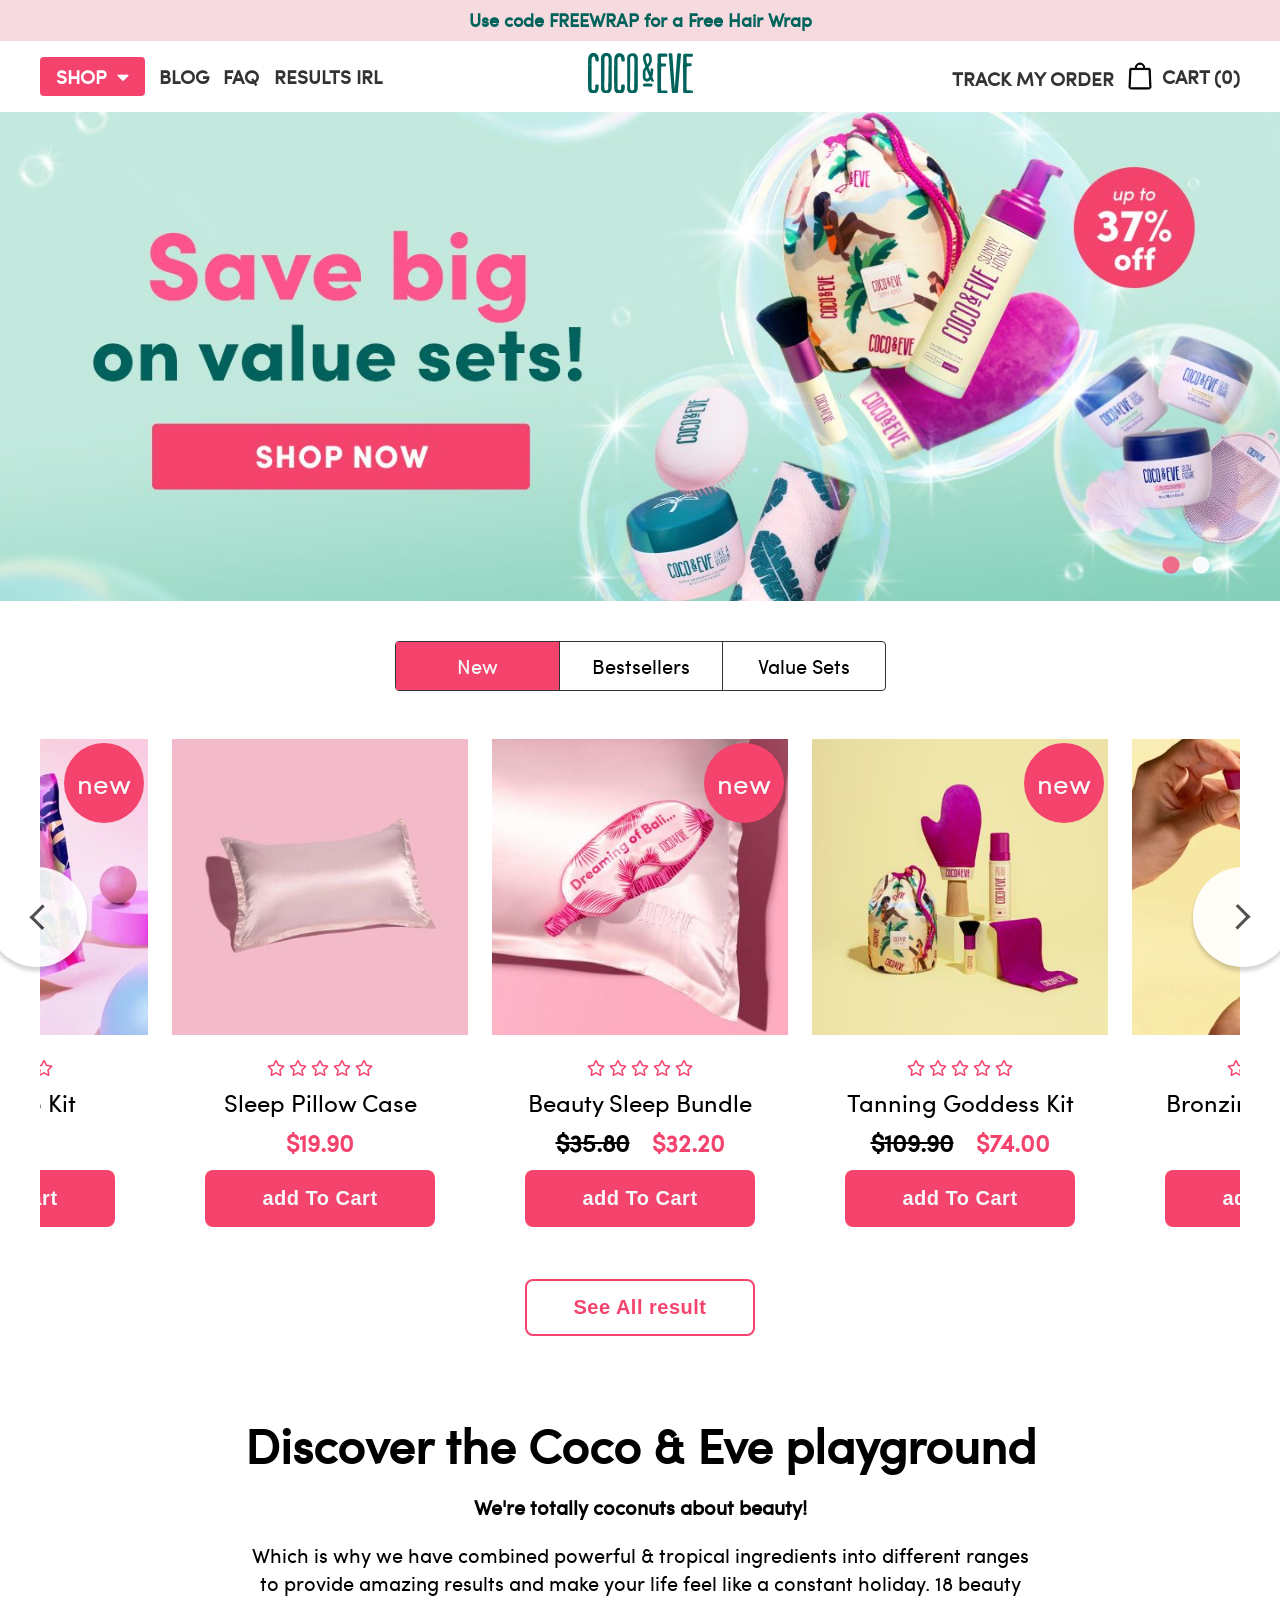
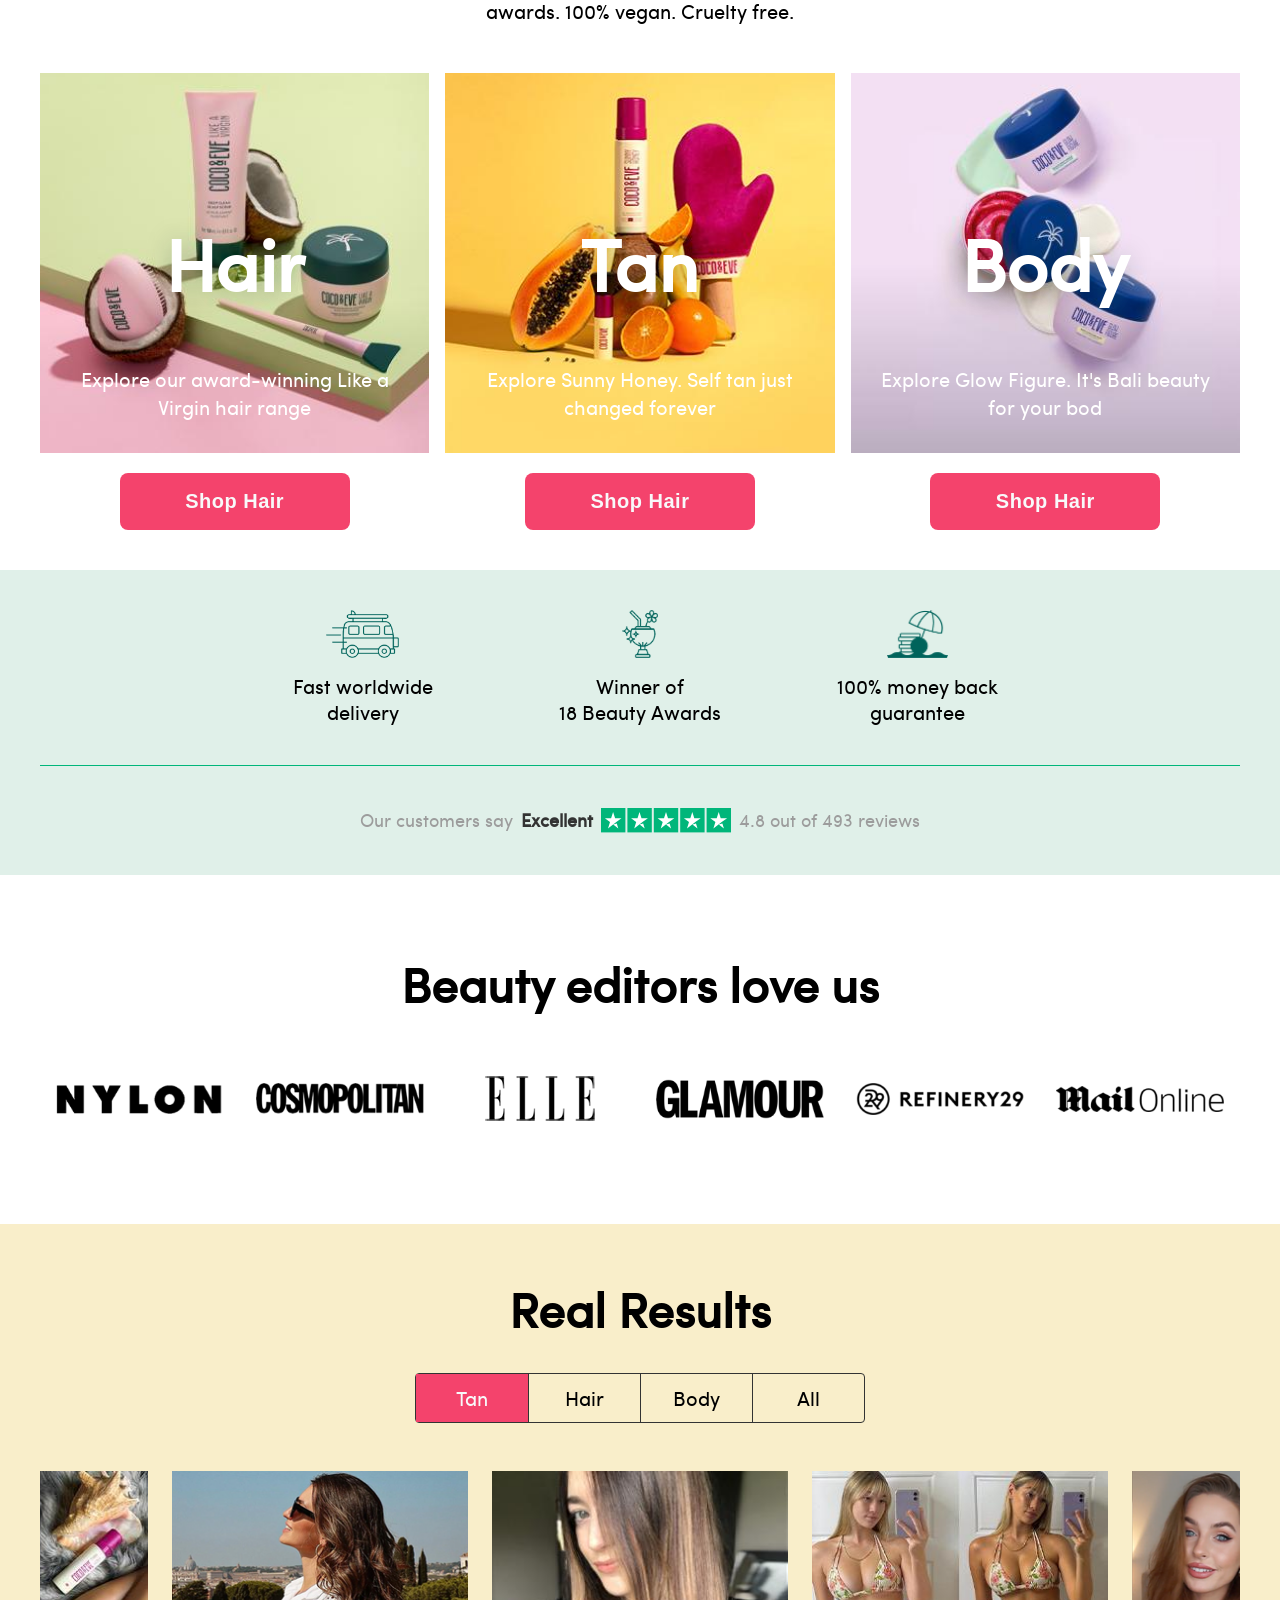
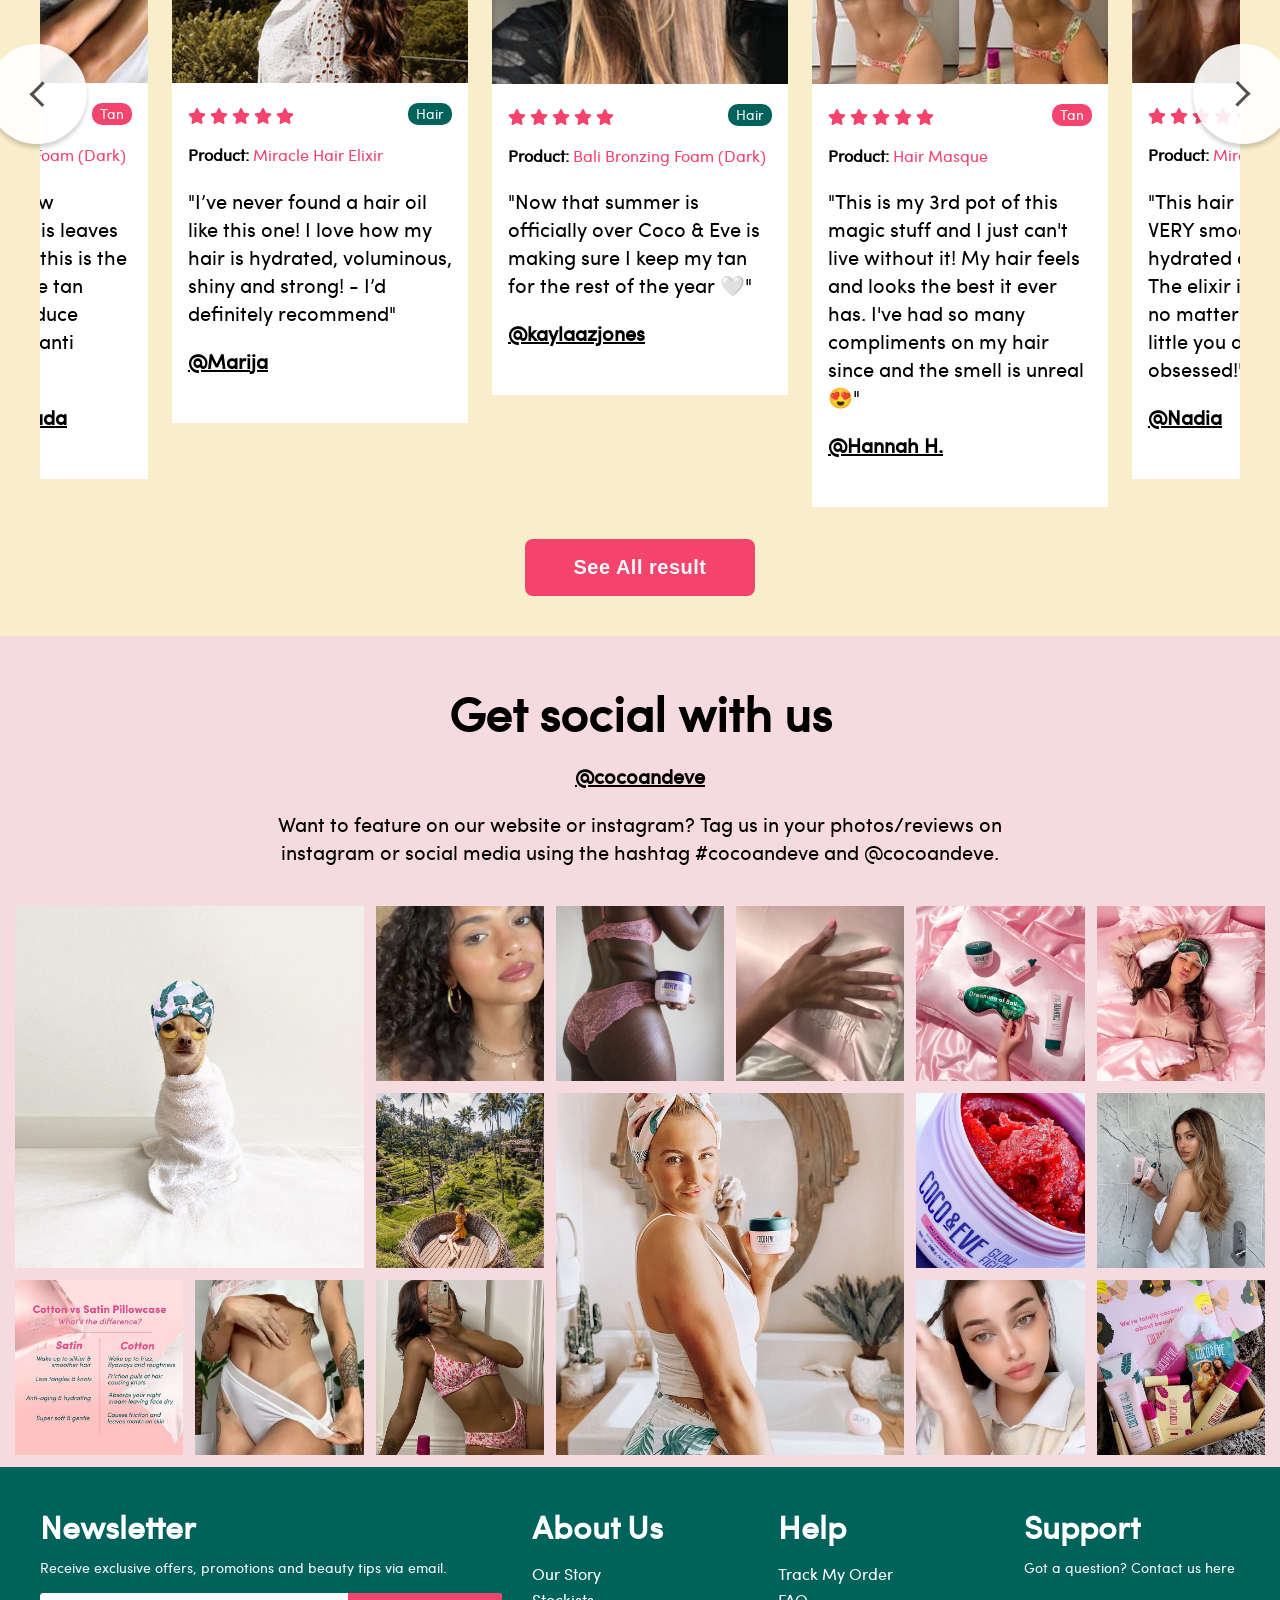
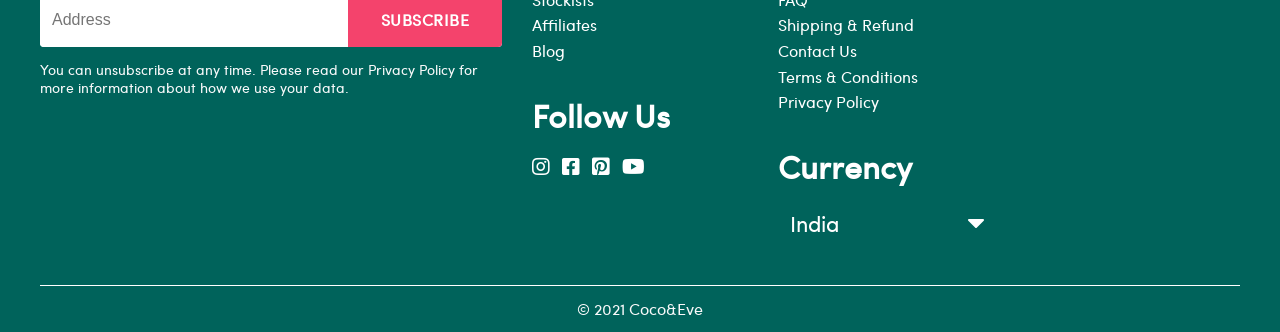
==== commit c0bb96eb: "index page service section svg to png convert icon" ====
--- a/index.html
+++ b/index.html
@@ -625,114 +625,15 @@
             <div class="service_box">
                 <div class="container-sm service_box_inner">
                     <div>
-                        <svg xmlns="http://www.w3.org/2000/svg" id="icon" width="72" height="47" viewBox="0 0 72 48">
-                            <g>
-                                <g>
-                                    <g>
-                                        <path class="s2" d="M25.744 38.17a2.752 2.752 0 0 1 2.743 2.755 2.752 2.752 0 0 1-2.743 2.754A2.752 2.752 0 0 1 23 40.925a2.752 2.752 0 0 1 2.744-2.755m0 4.339a1.58 1.58 0 0 0 1.572-1.584 1.58 1.58 0 0 0-1.572-1.584 1.58 1.58 0 0 0-1.573 1.584 1.58 1.58 0 0 0 1.573 1.584"></path>
-                                    </g>
-                                    <g>
-                                        <path class="s2" d="M57.034 38.17a2.752 2.752 0 0 1 2.743 2.755 2.752 2.752 0 0 1-2.743 2.754 2.752 2.752 0 0 1-2.744-2.754 2.752 2.752 0 0 1 2.744-2.755m0 4.339a1.58 1.58 0 0 0 1.572-1.584 1.58 1.58 0 0 0-1.572-1.584c-.867 0-1.574.71-1.574 1.584 0 .873.707 1.584 1.574 1.584"></path>
-                                    </g>
-                                    <g></g>
-                                    <g>
-                                        <path class="s2" d="M66.948 38.094c.323 0 .585.263.585.586v4.233a.585.585 0 0 1-.585.585h-3.956c-.994 2.32-3.289 3.948-5.956 3.948-2.667 0-4.963-1.628-5.957-3.948H31.7c-.993 2.32-3.288 3.948-5.956 3.948-2.667 0-4.962-1.628-5.956-3.948h-4.352a.585.585 0 0 1-.585-.585V38.68c0-.323.262-.586.585-.586h.706V27.358c0-4.899.458-9.492 1.226-12.285.605-2.204 2.641-3.743 4.952-3.743h3.555V9.057h-3.302a2.338 2.338 0 0 1-2.336-2.335 2.338 2.338 0 0 1 2.336-2.336h1.55v-3.21c0-.324.262-.586.586-.586 2.796 0 4.127 2.262 4.551 3.796h29.617a2.338 2.338 0 0 1 2.336 2.336 2.338 2.338 0 0 1-2.336 2.335h-3.073v2.273H58.5c1.553 0 2.997.678 3.964 1.86 3.563 4.35 3.95 13.75 3.965 14.15v10.755zm-2.036-14.303c-.29-2.09-.811-4.75-1.736-7.009h-4.628a.774.774 0 0 0-.774.774v5.462c0 .426.347.773.774.773zM25.292 4.386h2.736c-.308-.876-1.06-2.304-2.735-2.579zm-3.885 2.336c0 .642.522 1.165 1.165 1.165h36.304a1.166 1.166 0 0 0 0-2.33H22.572c-.643 0-1.165.522-1.165 1.165zm5.638 4.608h27.588V9.057H27.045zm-8.55 4.053c-.276 1.007-1.175 4.835-1.183 11.893h47.943a38.294 38.294 0 0 0-.196-2.314h-6.511a1.946 1.946 0 0 1-1.944-1.944v-5.462c0-1.072.872-1.944 1.944-1.944h4.091a9.674 9.674 0 0 0-1.08-1.682A3.932 3.932 0 0 0 58.5 12.5H22.32c-1.785 0-3.357 1.186-3.823 2.883zm-1.184 22.701h2.605c1.052-2.17 3.266-3.673 5.827-3.673 2.562 0 4.775 1.503 5.827 3.673H51.21c1.052-2.17 3.265-3.673 5.827-3.673 2.561 0 4.774 1.503 5.826 3.673h2.397v-9.637H17.31zm2.103 4.244a6.537 6.537 0 0 1-.154-1.397c0-.577.083-1.133.223-1.666h-3.462v3.063zm6.334 3.937c2.932 0 5.318-2.395 5.318-5.339 0-2.943-2.386-5.338-5.318-5.338-2.932 0-5.317 2.395-5.317 5.338 0 2.944 2.385 5.339 5.317 5.339zm24.969-3.937a6.534 6.534 0 0 1-.154-1.397c0-.577.082-1.133.223-1.666H32.004c.14.533.223 1.09.223 1.666 0 .48-.056.946-.154 1.397zm6.324 3.937c2.932 0 5.317-2.395 5.317-5.339 0-2.943-2.385-5.338-5.317-5.338-2.932 0-5.318 2.395-5.318 5.338 0 .612.109 1.197.298 1.745.004.007.006.016.009.024.73 2.076 2.697 3.57 5.01 3.57zm9.311-7h-3.057c.14.533.223 1.09.223 1.666 0 .48-.056.946-.154 1.397h2.988z"></path>
-                                    </g>
-                                    <g>
-                                        <path class="s2" d="M38.194 24.96a1.946 1.946 0 0 1-1.944-1.944v-5.462c0-1.072.872-1.944 1.944-1.944H51.16c1.072 0 1.944.872 1.944 1.944v5.462a1.946 1.946 0 0 1-1.944 1.944zm-.773-1.944c0 .427.347.773.773.773H51.16a.774.774 0 0 0 .774-.773v-5.462a.774.774 0 0 0-.774-.773H38.194a.774.774 0 0 0-.773.773z"></path>
-                                    </g>
-                                    <g></g>
-                                    <g>
-                                        <path class="s2" d="M65.26 28.41c0-.628.558-1.14 1.246-1.14h3.499c.687 0 1.246.512 1.246 1.14v7.612c0 .63-.56 1.142-1.246 1.142h-3.5c-.687 0-1.245-.512-1.245-1.142zm1.57.022a.403.403 0 0 0-.403.403v6.763c0 .222.18.404.402.404h2.842a.404.404 0 0 0 .402-.404v-6.763a.403.403 0 0 0-.402-.403z"></path>
-                                    </g>
-                                    <g>
-                                        <path class="s2" d="M23.694 24.96a1.946 1.946 0 0 1-1.944-1.944v-5.462c0-1.072.872-1.944 1.944-1.944h7.113c1.072 0 1.944.872 1.944 1.944v5.462a1.946 1.946 0 0 1-1.944 1.944zm-.773-1.944c0 .427.347.773.773.773h7.113a.774.774 0 0 0 .773-.773v-5.462a.774.774 0 0 0-.773-.773h-7.113a.774.774 0 0 0-.773.773z"></path>
-                                    </g>
-                                    <g>
-                                        <path class="s2" d="M.585 25.54h13.678a.585.585 0 1 0 0-1.17H.585a.585.585 0 1 0 0 1.17"></path>
-                                    </g>
-                                    <g>
-                                        <path class="s2" d="M6.435 18.52h13.678a.585.585 0 1 0 0-1.17H6.435a.585.585 0 1 0 0 1.17"></path>
-                                    </g>
-                                    <g>
-                                        <path class="s2" d="M6.435 32.57h13.678a.585.585 0 1 0 0-1.17H6.435a.585.585 0 1 0 0 1.17"></path>
-                                    </g>
-                                </g>
-                            </g>
-                        </svg>
+                        <img src="images/service-icon1.png" alt="service-icon1.png" class="service-icon">
                         <p>Fast worldwide<br> delivery</p>
                     </div>
                     <div>
-                        <svg xmlns="http://www.w3.org/2000/svg" id="icon" width="36" height="47" viewBox="0 0 36 47">
-                            <g>
-                                <g>
-                                    <g>
-                                        <path class="s2" d="M35.77 4.56a2.533 2.533 0 0 1-2.308 3.325c.568.452.92 1.122.959 1.86a2.542 2.542 0 0 1-1.048 2.195 2.541 2.541 0 0 1-2.412.318 2.537 2.537 0 0 1-1.468-1.477 2.537 2.537 0 0 1-3.62 1.317 5.492 5.492 0 0 0-1.369 3.502h2.522a.6.6 0 0 1 .395.149A9.958 9.958 0 0 1 29.325 18h2.363c.238 0 .454.141.55.36a12.51 12.51 0 0 1 1.052 5.04c0 6.948-5.653 12.6-12.6 12.6-6.948 0-12.6-5.652-12.6-12.6 0-1.746.354-3.442 1.052-5.04a.6.6 0 0 1 .55-.36h2.362a9.955 9.955 0 0 1 1.904-2.251.601.601 0 0 1 .396-.149h.936V10.45L7.665 2.824a.6.6 0 0 1 0-.848l1.8-1.8a.6.6 0 0 1 .849 0l8.4 8.4A.598.598 0 0 1 18.89 9v6.6h4.414a6.684 6.684 0 0 1 1.686-4.313 2.541 2.541 0 0 1 .534-3.402 2.532 2.532 0 0 1-1.865-.933 2.542 2.542 0 0 1-.443-2.392 2.541 2.541 0 0 1 1.765-1.674 2.541 2.541 0 0 1 2.054.331c-.19-.694-.08-1.44.32-2.056A2.54 2.54 0 0 1 29.494 0a2.543 2.543 0 0 1 2.459 3.216A2.547 2.547 0 0 1 35.77 4.56zM16.315 9.776a.598.598 0 0 1 .176.424v5.4h1.2V9.25l-7.8-7.8-.952.951zM32.09 23.4c0-1.45-.27-2.86-.802-4.2H10.091a11.316 11.316 0 0 0-.801 4.2c0 5.326 3.677 9.798 8.621 11.044l-1.882-2.26.922-.768 2.78 3.336c.118.01.24.012.359.018V31.2h1.2v3.57c.12-.006.24-.008.36-.018l2.779-3.336.922.768-1.883 2.26c4.945-1.246 8.622-5.718 8.622-11.044zM27.873 18a8.868 8.868 0 0 0-1.086-1.2H14.583c-.402.371-.766.772-1.087 1.2zm.488-16.185c-.254.39-.29.858-.101 1.282l.891 2.006c.072.078.145.155.2.244.09.04.195.04.286 0 .054-.089.126-.166.198-.244l.892-2.006a1.327 1.327 0 0 0-.102-1.283 1.329 1.329 0 0 0-1.132-.614c-.465 0-.878.224-1.132.615zm-4.003 3.117c-.144.442-.059.904.234 1.266.293.362.734.54 1.19.493l2.18-.228c.101-.046.202-.09.309-.115a.312.312 0 0 0 .081-.118.324.324 0 0 0 .004-.145 1.546 1.546 0 0 1-.181-.273l-1.632-1.467a1.326 1.326 0 0 0-1.251-.3c-.45.12-.79.444-.934.887zm4.532 3.081a1.503 1.503 0 0 1-.014-.327.304.304 0 0 0-.088-.115c-.041-.03-.091-.037-.14-.046a1.512 1.512 0 0 1-.313.086l-1.898 1.098a1.327 1.327 0 0 0-.672 1.098c-.025.465.178.888.554 1.162.378.273.842.335 1.277.168.435-.166.74-.523.837-.978zm3.77 2.956c.375-.274.576-.697.552-1.162a1.327 1.327 0 0 0-.67-1.098L30.65 7.61a1.493 1.493 0 0 1-.31-.086c-.05.009-.099.016-.14.046a.304.304 0 0 0-.088.115c.01.108-.001.217-.014.327l.456 2.146c.097.455.4.812.834.978.433.166.896.105 1.272-.168zm1.744-4.771c.294-.363.38-.824.235-1.266a1.33 1.33 0 0 0-.936-.887 1.333 1.333 0 0 0-1.256.3l-1.634 1.467a1.543 1.543 0 0 1-.181.273.304.304 0 0 0 .003.144.307.307 0 0 0 .082.12c.106.023.207.068.307.114l2.188.228c.46.048.898-.131 1.192-.493z"></path>
-                                    </g>
-                                    <g>
-                                        <path class="s2" d="M23.448 35.56v2.525h.891a.63.63 0 0 1 .592.42l1.593 4.462h.105a1.757 1.757 0 0 1 1.748 1.763v.604a1.757 1.757 0 0 1-1.755 1.743H14.645c-.962 0-1.748-.78-1.755-1.742v-.606a1.758 1.758 0 0 1 1.748-1.762h.105l1.593-4.463a.63.63 0 0 1 .59-.42h.883V35.56zm-4.382 2.527h3.115l.002-2.185-.178.035c-.38.074-.768.111-1.154.111h-.453c-.385 0-.774-.037-1.153-.111l-.179-.035zm-4.424 6.135a.498.498 0 0 0-.497.498v.607a.5.5 0 0 0 .497.49h11.962a.498.498 0 0 0 .498-.497v-.6a.498.498 0 0 0-.498-.498zm2.725-4.877l-1.3 3.62h9.12l-1.3-3.62z"></path>
-                                    </g>
-                                    <g>
-                                        <path class="s1" d="M13.823 21.92l1.559 1.671-1.559 1.6-1.593-1.6z"></path>
-                                    </g>
-                                    <g>
-                                        <path class="s1" d="M8.743 26.75l1.559 1.671-1.559 1.6-1.593-1.6z"></path>
-                                    </g>
-                                    <g>
-                                        <path class="s1" d="M5.174 18.37l2.157 2.312-2.157 2.215-2.204-2.215z"></path>
-                                    </g>
-                                    <g>
-                                        <path class="s2" d="M4.8 25.39a.6.6 0 0 1-.6-.6 3.6 3.6 0 0 0-3.6-3.6.6.6 0 0 1 0-1.2 3.6 3.6 0 0 0 3.6-3.6.6.6 0 0 1 1.2 0 3.6 3.6 0 0 0 3.6 3.6.6.6 0 0 1 0 1.2 3.6 3.6 0 0 0-3.6 3.6.6.6 0 0 1-.6.6m-1.878-4.8A4.874 4.874 0 0 1 4.8 22.468a4.874 4.874 0 0 1 1.878-1.878A4.87 4.87 0 0 1 4.8 18.712a4.87 4.87 0 0 1-1.878 1.878m9.402 7.2a.6.6 0 0 1 0 1.2 3 3 0 0 0-3 3 .6.6 0 0 1-1.2 0 3 3 0 0 0-3-3 .6.6 0 0 1 0-1.2 3 3 0 0 0 3-3 .6.6 0 0 1 1.2 0 3 3 0 0 0 3 3m-3.6 2.04a4.24 4.24 0 0 1 1.44-1.44 4.24 4.24 0 0 1-1.44-1.44 4.24 4.24 0 0 1-1.44 1.44 4.24 4.24 0 0 1 1.44 1.44m7.8-6.84a.6.6 0 0 1 0 1.2 2.1 2.1 0 0 0-2.1 2.1.6.6 0 0 1-1.2 0 2.1 2.1 0 0 0-2.1-2.1.6.6 0 0 1 0-1.2 2.1 2.1 0 0 0 2.1-2.1.6.6 0 0 1 1.2 0c0 1.16.94 2.1 2.1 2.1m-2.7 1.394c.22-.31.493-.579.804-.799a3.377 3.377 0 0 1-.804-.799 3.4 3.4 0 0 1-.804.799c.31.22.583.49.804.799"></path>
-                                    </g>
-                                </g>
-                            </g>
-                        </svg>
+                        <img src="images/service-icon2.png" alt="service-icon2.png" class="service-icon">
                         <p>Winner of<br> 18 Beauty Awards</p>
                     </div>
                     <div class="span2">
-                        <svg xmlns="http://www.w3.org/2000/svg" id="icon" width="61" height="47" viewBox="0 0 61 47">
-                            <g>
-                                <g>
-                                    <g>
-                                        <path class="s2" d="M31.868 22.5c.778 0 1.411.623 1.411 1.39v1.999c0 .766-.633 1.389-1.411 1.389H14.122a1.403 1.403 0 0 1-1.412-1.39V23.89c0-.766.634-1.389 1.412-1.389zm.263 1.39a.262.262 0 0 0-.263-.26H14.122a.262.262 0 0 0-.264.26v1.999c0 .143.119.26.264.26h17.746a.262.262 0 0 0 .263-.26z"></path>
-                                    </g>
-                                    <g>
-                                        <path class="s2" d="M30.088 26.14c.778 0 1.411.623 1.411 1.39v1.999c0 .766-.633 1.389-1.411 1.389H12.342a1.403 1.403 0 0 1-1.412-1.39V27.53c0-.766.634-1.389 1.412-1.389zm.263 1.39a.262.262 0 0 0-.263-.26H12.342a.262.262 0 0 0-.264.26v1.999c0 .143.119.26.264.26h17.746a.262.262 0 0 0 .263-.26z"></path>
-                                    </g>
-                                    <g>
-                                        <path class="s2" d="M32.958 29.79c.778 0 1.411.623 1.411 1.389v2c0 .765-.633 1.388-1.411 1.388H15.212A1.403 1.403 0 0 1 13.8 33.18v-2c0-.766.634-1.389 1.412-1.389zm.263 1.389a.262.262 0 0 0-.263-.26H15.212a.262.262 0 0 0-.264.26v2c0 .143.119.259.264.259h17.746a.262.262 0 0 0 .263-.26z"></path>
-                                    </g>
-                                    <g>
-                                        <path class="s2" d="M30.658 33.44c.778 0 1.411.623 1.411 1.39v1.999c0 .766-.633 1.389-1.411 1.389H12.912a1.403 1.403 0 0 1-1.412-1.39V34.83c0-.766.634-1.389 1.412-1.389zm.263 1.39a.262.262 0 0 0-.263-.26H12.912a.262.262 0 0 0-.264.26v1.999c0 .143.119.26.264.26h17.746a.262.262 0 0 0 .263-.26z"></path>
-                                    </g>
-                                    <g>
-                                        <path class="s2" d="M32.388 37.09c.778 0 1.411.623 1.411 1.389v2c0 .765-.633 1.388-1.411 1.388H14.642a1.403 1.403 0 0 1-1.412-1.388v-2c0-.766.634-1.389 1.412-1.389zm.263 1.389a.262.262 0 0 0-.263-.26H14.642a.262.262 0 0 0-.264.26v2c0 .143.119.259.264.259h17.746a.262.262 0 0 0 .263-.26z"></path>
-                                    </g>
-                                    <g>
-                                        <path class="s2" d="M30.677 40.73c.778 0 1.412.623 1.412 1.39v1.999c0 .766-.634 1.389-1.412 1.389H12.932a1.402 1.402 0 0 1-1.412-1.39V42.12c0-.766.633-1.389 1.412-1.389zm.264 1.39a.262.262 0 0 0-.264-.26H12.932a.262.262 0 0 0-.264.26v1.999c0 .143.119.26.264.26h17.745a.262.262 0 0 0 .264-.26z"></path>
-                                    </g>
-                                    <g>
-                                        <path class="s2" d="M31.678 27.84c-4.129 0-7.488 3.304-7.488 7.365s3.36 7.365 7.488 7.365 7.487-3.304 7.487-7.365c0-4.06-3.359-7.365-7.487-7.365"></path>
-                                    </g>
-                                    <g>
-                                        <path class="s2" d="M31.676 26.71c4.762 0 8.636 3.81 8.636 8.495 0 4.684-3.874 8.494-8.636 8.494-4.762 0-8.636-3.81-8.636-8.494 0-4.684 3.874-8.495 8.636-8.495m-.005 15.86c4.126 0 7.483-3.304 7.483-7.365s-3.357-7.366-7.483-7.366c-4.126 0-7.483 3.305-7.483 7.366 0 4.06 3.357 7.365 7.483 7.365"></path>
-                                    </g>
-                                    <g>
-                                        <path class="s2" d="M34.096 35.76c.278.766.12 1.617-.408 2.23-.337.456-.85.78-1.423.899v.808a.614.614 0 0 1-.618.608.614.614 0 0 1-.618-.608v-.842a2.559 2.559 0 0 1-1.895-2.02.61.61 0 0 1 .473-.715.612.612 0 0 1 .465.08.606.606 0 0 1 .271.382c.064.425.322.78.686.975v-2.111a2.248 2.248 0 0 1-1.748-2.035c0-1.203.649-2.026 1.748-2.245v-.468c0-.335.278-.608.618-.608.341 0 .618.273.618.608v.469a2.05 2.05 0 0 1 1.623 1.76.614.614 0 0 1-.552.666.615.615 0 0 1-.678-.542.804.804 0 0 0-.393-.59v1.963c.682.156 1.492.515 1.83 1.336zm-1.83 1.854c.173-.082.323-.207.437-.366l.011-.014c.247-.286.329-.673.22-1.034a1.257 1.257 0 0 0-.669-.526zm-1.748-4.226a.985.985 0 0 0 .51.766v-1.72c-.344.151-.508.46-.51.954z"></path>
-                                    </g>
-                                    <g>
-                                        <path class="s2" d="M33.668 27.515l2.862-8.094-.818-.276a94.143 94.143 0 0 1-14.044-6.053.635.635 0 0 1-.305-.761C24.113 4.096 32.69-.776 41.317 1.001l.163.035.165-.029a.683.683 0 0 1 .227 0l.734.129.234-.697a.655.655 0 0 1 .824-.406.64.64 0 0 1 .413.81l-.27.802.813.268a.66.66 0 0 1 .202.108l.182.111c7.994 3.6 11.96 12.513 9.229 20.733a.647.647 0 0 1-.617.441h-.152A94.679 94.679 0 0 1 38.547 20l-.797-.246-2.906 8.214zm-3.536-12.852a32.72 32.72 0 0 1 8.252-11.335l1.652-1.472-2.23-.003h-.017c-6.414 0-12.181 3.75-14.696 9.555l-.315.725.714.36c1.87.943 3.719 1.82 5.496 2.606l.797.353zm14.302 4.744c.539-2.305.82-4.673.838-7.04.013-3.007-.4-6.002-1.226-8.899l-.116-.409-1.068-.405-1.18-.315-.337.256a32.13 32.13 0 0 0-9.952 12.584l-.353.8.824.324c2.184.856 3.99 1.512 5.684 2.068a85.99 85.99 0 0 0 5.833 1.667l.855.215zm8.903 1.814c1.44-6.161-.993-12.54-6.2-16.248l-1.774-1.264.425 2.114c.436 2.174.654 4.398.648 6.609a33.305 33.305 0 0 1-.885 7.338l-.195.833.85.185c2.346.51 4.286.872 6.102 1.14l.43.064.543-.534z"></path>
-                                    </g>
-                                    <g>
-                                        <path class="s2" d="M.648 44.837a8.85 8.85 0 0 0 5.219-1.557c2.76-1.884 6.465-1.885 9.223-.002a8.813 8.813 0 0 0 5.185 1.559h.043c1.86.05 3.667-.501 5.198-1.557a7.662 7.662 0 0 1 4.626-1.417 7.643 7.643 0 0 1 4.613 1.427 8.782 8.782 0 0 0 5.175 1.547 8.796 8.796 0 0 0 5.22-1.557 8.179 8.179 0 0 1 4.614-1.413c1.616 0 3.23.47 4.61 1.411 1.534 1.059 3.328 1.613 5.204 1.559.376 0-.48 2.27-.48 2.27H1.146s-.857-2.27-.498-2.27"></path>
-                                    </g>
-                                    <g></g>
-                                    <g>
-                                        <path class="s2" d="M35.617 43.102l-.914-.56a8.345 8.345 0 0 0-4.564-1.24 8.774 8.774 0 0 0-5.234 1.557 7.7 7.7 0 0 1-4.603 1.417 7.695 7.695 0 0 1-4.652-1.427c-1.514-1.043-3.307-1.573-5.174-1.547a8.825 8.825 0 0 0-5.22 1.556c-1.323.953-2.97 1.451-4.627 1.418a.642.642 0 0 0-.629.64c0 .353.292.64.65.64a8.855 8.855 0 0 0 5.22-1.557c2.76-1.884 6.465-1.884 9.222-.002a8.819 8.819 0 0 0 5.185 1.558h.044c1.86.05 3.667-.5 5.198-1.556a7.657 7.657 0 0 1 4.626-1.417 7.64 7.64 0 0 1 4.613 1.426 8.78 8.78 0 0 0 5.175 1.547A8.795 8.795 0 0 0 45.153 44a8.18 8.18 0 0 1 4.614-1.413c1.615 0 3.23.47 4.609 1.41 1.535 1.06 3.329 1.614 5.204 1.56a.65.65 0 0 0 .668-.64.646.646 0 0 0-.65-.64 7.664 7.664 0 0 1-4.62-1.427 8.8 8.8 0 0 0-5.173-1.547c-1.892-.025-3.692.504-5.22 1.557a7.627 7.627 0 0 1-4.66 1.416 7.796 7.796 0 0 1-2.323-.316l-.864-.254"></path>
-                                    </g>
-                                </g>
-                            </g>
-                        </svg>
+                        <img src="images/service-icon3.png" alt="service-icon3.png" class="service-icon">
                         <p>100% money back<br> guarantee</p>
                     </div>
                 </div>
--- a/css/custom.css
+++ b/css/custom.css
@@ -8300,7 +8300,7 @@
     max-width: 120px !important;
     transition: ease 0.5s; }
 
-.sidebar {
+/*.sidebar {
   height: 100%;
   width: 0;
   position: fixed;
@@ -8313,7 +8313,7 @@
   transition: all 1s ease-in-out;
   -webkit-transition: all 1s ease-in-out;
   -moz-transition: all 1s ease-in-out;
-  -o-transition: all 1s ease-in-out; }
+  -o-transition: all 1s ease-in-out; }*/
   .sidebar .sidebar_wrap {
     position: relative; }
   .sidebar .side_box {
@@ -8607,6 +8607,9 @@
     .tab_list ul.tabs.tabs2 {
       display: none; }
       @media (min-width: 576px) {
+        .tab_list ul.tabs.tabs1 {
+          display: grid;
+          grid-template-columns: repeat(3, 1fr); } }
         .tab_list ul.tabs.tabs2 {
           display: grid;
           grid-template-columns: repeat(4, 1fr); } }
@@ -8997,7 +9000,7 @@
     background-size: 1rem !important;
     border: 0 !important;
     color: #fff !important;
-    font-size: 1.5rem !important;
+    font-size: 22px !important;
     background: url("../images/caret-down.svg") no-repeat 95% !important;
     background-size: 1rem !important; }
     .section_footer_wrap > * .currency option {
@@ -9204,7 +9207,8 @@
           grid-template-columns: repeat(3, 1fr); }
           .section_service .service_box_inner .span2 {
             grid-column: span 1; } }
-      .section_service .service_box_inner svg {
+      .section_service .service_box_inner .service-icon {
+        height: 3rem;
         margin-bottom: 0.5em; }
       .section_service .service_box_inner p {
         font-size: 1rem;
@@ -10953,12 +10957,14 @@
   background-color: #FFF;
 }
   .scrolled-down{
-   transform:translateY(-100%); transition: all 0.3s ease-in-out;
+   /* transform:translateY(-100%); */
+   transition: all 0.3s ease-in-out;
 
 
 }
 .scrolled-up{
-   transform:translateY(0); transition: all 0.3s ease-in-out;
+   /* transform:translateY(0);  */
+   transition: all 0.3s ease-in-out;
    position: fixed;
 /*   box-shadow: 0px 4px 5px 0px rgb(0 0 0 / 6%);
 */}
@@ -10979,4 +10985,74 @@
   position: -webkit-sticky;
   position: sticky;
   top: 40px;
-}+}
+
+/*cart open close*/
+
+
+.sidebar.open-cart {
+transform: translateX(0px);
+-webkit-transform: translateX(0px);
+-o-transform: translateX(0px);
+-ms-transform: translateX(0px);
+-moz-transform: translateX(0px);
+overflow-y: scroll;
+height: 100%;
+position: fixed;
+}
+.sidebar{    
+    width: 460px;
+    max-width: 100%;    
+    transform: translateX(460px);
+    -webkit-transform: translateX(460px);
+    -o-transform: translateX(460px);
+    -ms-transform: translateX(460px);
+    -moz-transform: translateX(460px);
+    transition: 0.3s transform ease-in-out;   
+}
+
+/*cart open close*/
+
+
+.bg-secondary1 {
+    background-color: #00635b!important;
+    color: #f8f9fa;
+}
+
+.btn-primary1 {
+    width: auto;
+    display: inline-block;
+    font-size: 1.25rem;
+    font-size: clamp(1rem, 2vw, 1.25rem);
+    font-weight: 700;
+    padding: 0.75em 1em;
+    text-align: center;
+    box-shadow: none;
+    border: 2px solid transparent;
+    text-decoration: none;
+    letter-spacing: 0.5px;
+    -webkit-border-radius: 0.5rem;
+    -moz-border-radius: 0.5rem;
+    -o-border-radius: 0.5rem;
+    border-radius: 0.5rem;
+    width: 230px;
+    max-width: 100%;
+}
+.sucb-new-btn {
+    font-size: 1rem;
+    padding: 0.85rem 1rem;
+    text-transform: uppercase;
+    background-color: #f4436c;
+    width: 100%;
+    border-radius: 0 4px 4px 0;
+    text-align: center;
+    font-weight: bold;
+}
+
+.sucb-new-btn:hover{
+  background-color: #f11346;
+    color: #f8f9fa!important;
+    border-color: #f11346;
+    text-decoration: none!important;
+}
+
